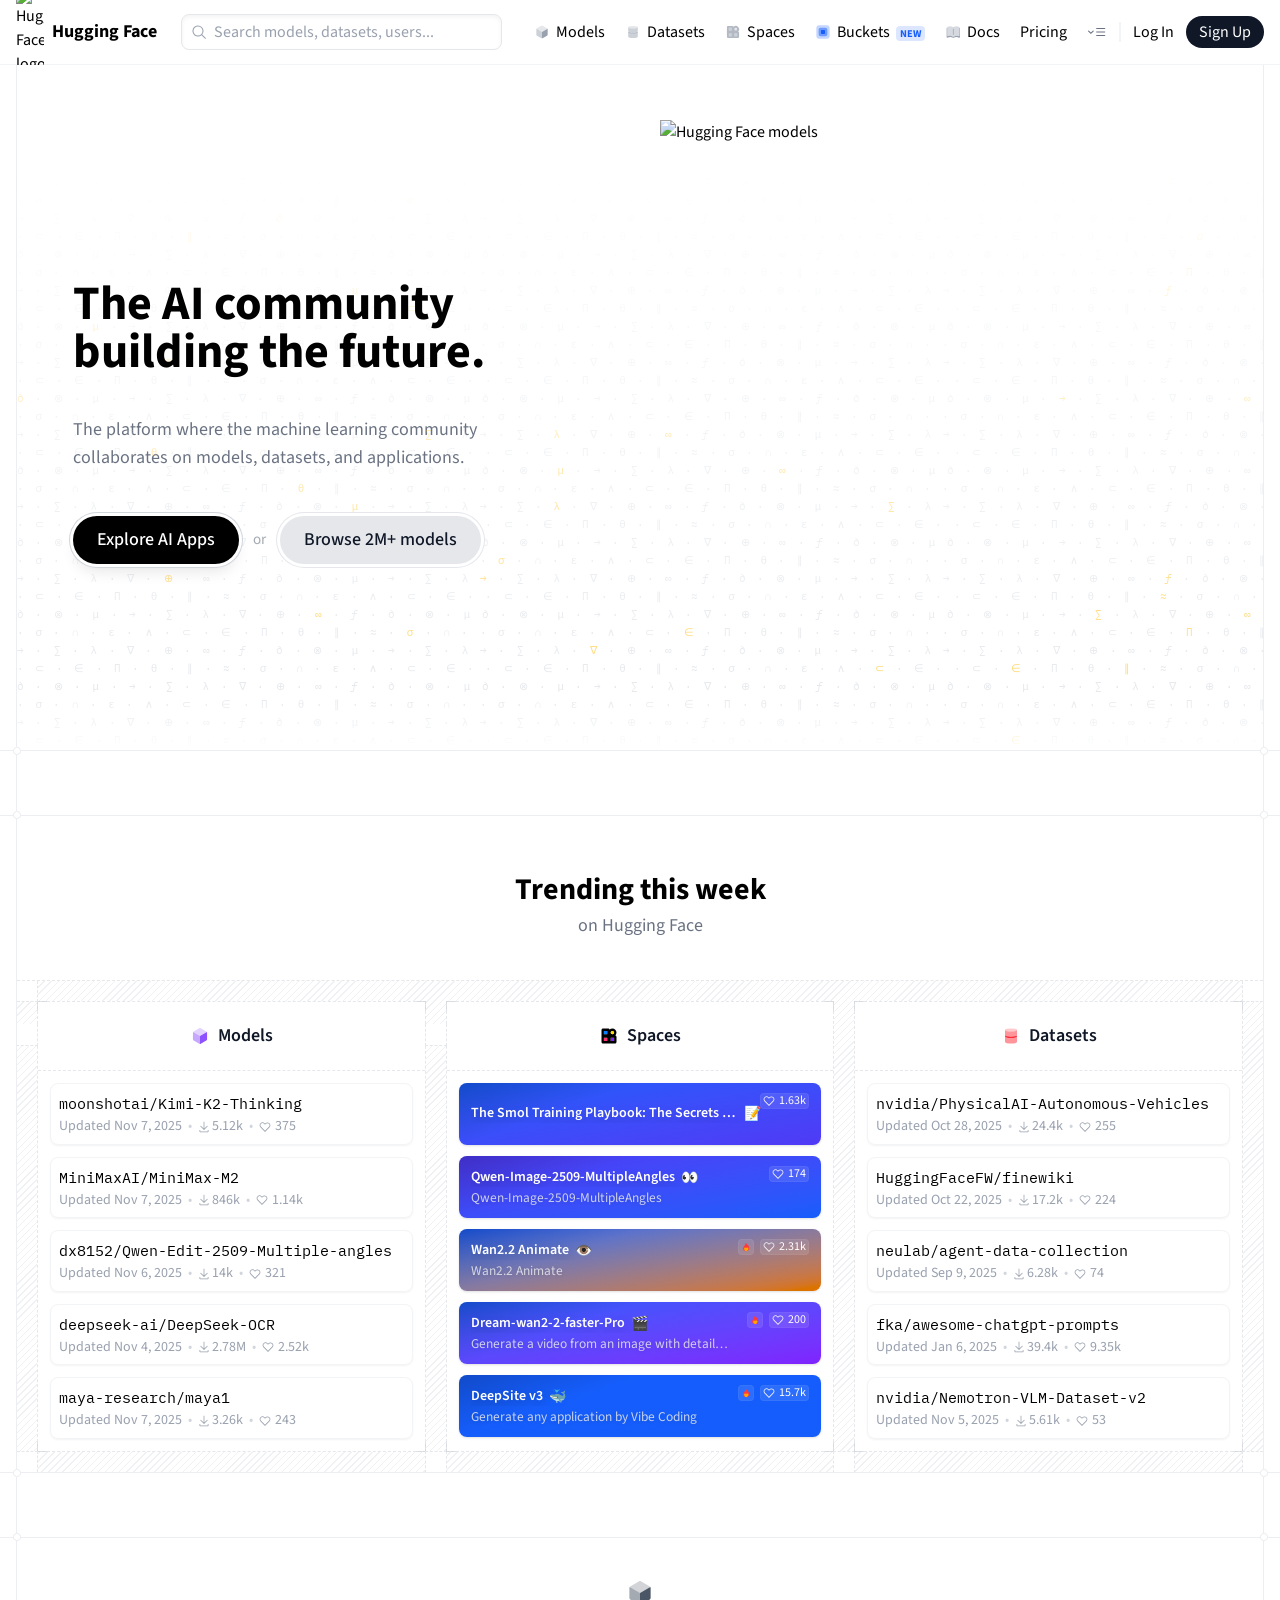
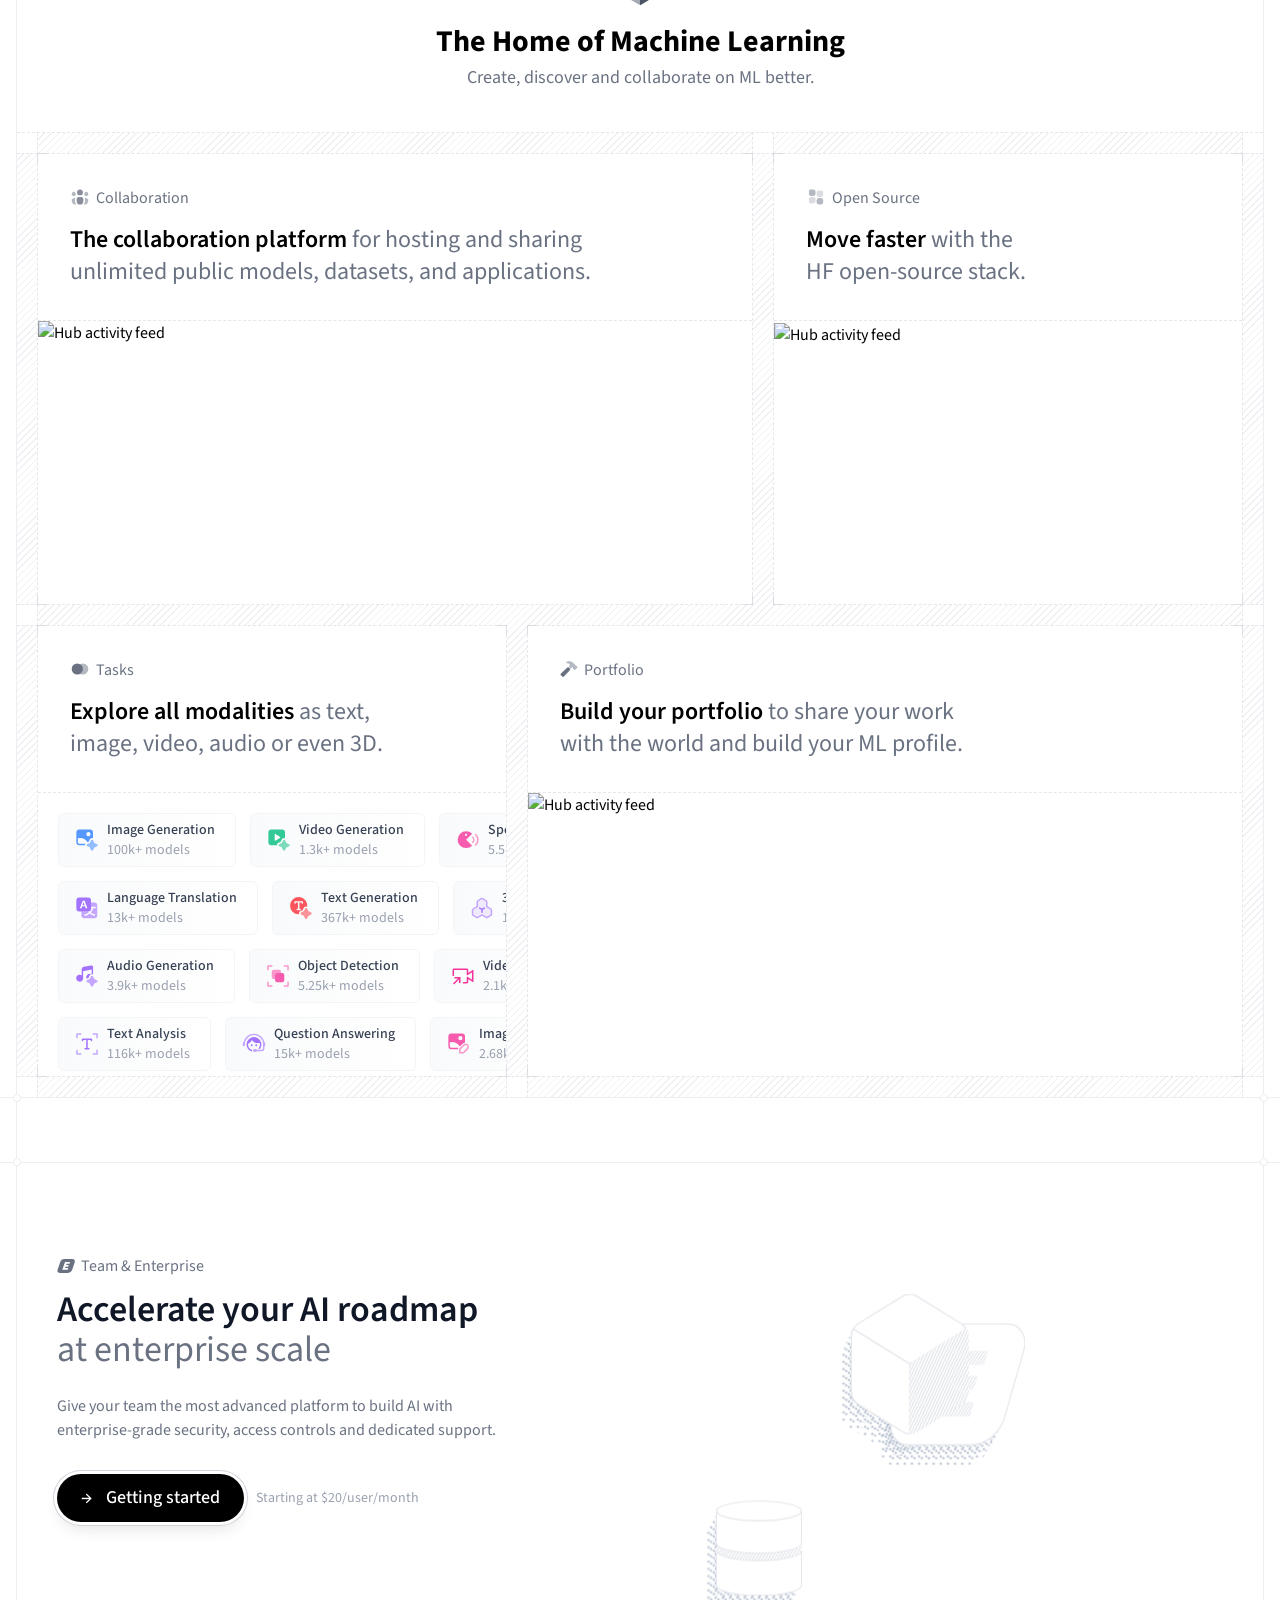
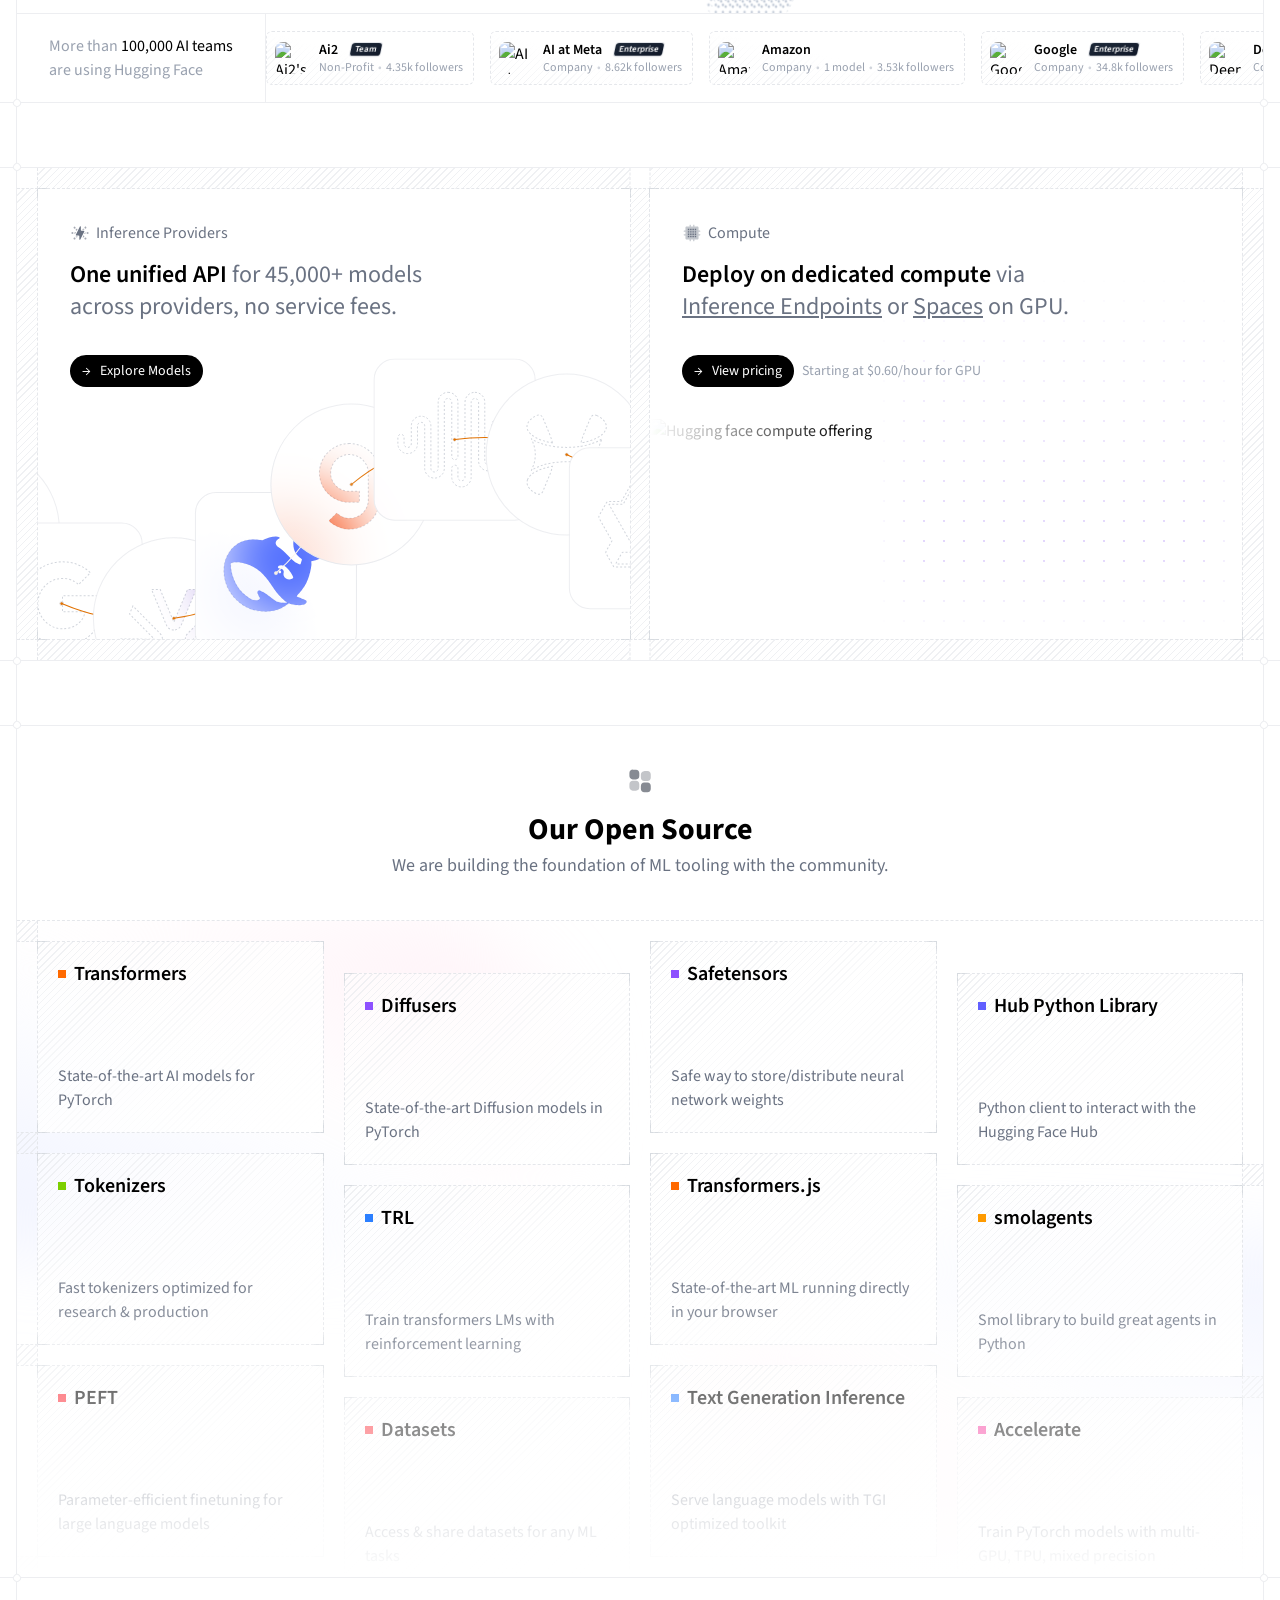
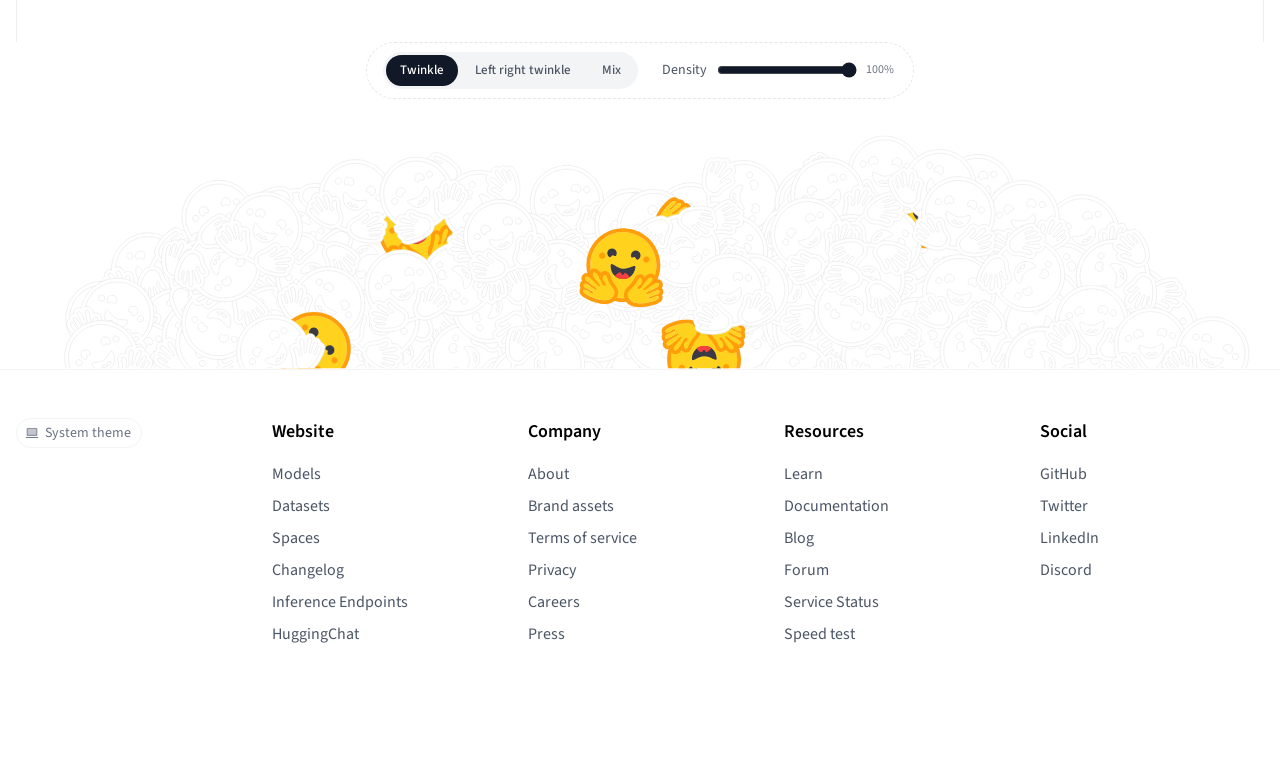
==== index.html @ 74c78efe "Density: global, applies to every mode The density slider used to control "% of slots that are dashe" ====
<!DOCTYPE html>
<html>
<head>
<meta charset="utf-8" />
<link rel="preconnect" href="https://fonts.googleapis.com" />
<link rel="preconnect" href="https://fonts.gstatic.com" crossorigin />
<link rel="stylesheet" href="https://fonts.googleapis.com/css2?family=Source+Sans+Pro:ital,wght@0,200;0,300;0,400;0,600;0,700;1,200;1,300;1,400;1,600;1,700&display=swap" />
<link rel="stylesheet" href="https://fonts.googleapis.com/css2?family=IBM+Plex+Mono:wght@400;600;700&display=swap" />


		<meta name="viewport" content="width=device-width, initial-scale=1.0, user-scalable=no" />

		<meta name="description" content="We’re on a journey to advance and democratize artificial intelligence through open source and open science." />

		<meta property="fb:app_id" content="1321688464574422" />

		<meta name="twitter:card" content="summary_large_image" />

		<meta name="twitter:site" content="@huggingface" />

		<meta name="twitter:image" content="https://new-ui-homepage-ff.us.dev.moon.huggingface.tech/front/thumbnails/v2-2.png" />

		<meta property="og:title" content="Hugging Face – The AI community building the future." />

		<meta property="og:description" content="We’re on a journey to advance and democratize artificial intelligence through open source and open science." />

		<meta property="og:type" content="website" />

		<meta property="og:url" content="https://new-ui-homepage-ff.us.dev.moon.huggingface.tech/" />

		<meta property="og:image" content="https://new-ui-homepage-ff.us.dev.moon.huggingface.tech/front/thumbnails/v2-2.png" />

		<link rel="stylesheet" href="style.css" />

		<link rel="preconnect" href="https://fonts.gstatic.com" />

		<link
			href="https://fonts.googleapis.com/css2?family=Source+Sans+Pro:ital,wght@0,200;0,300;0,400;0,600;0,700;1,200;1,300;1,400;1,600;1,700&display=swap"
			rel="stylesheet"
		/>

		<link
			href="https://fonts.googleapis.com/css2?family=IBM+Plex+Mono:wght@400;600;700&display=swap"
			rel="stylesheet"
		/>

		<link
			rel="preload"
			href="https://cdnjs.cloudflare.com/ajax/libs/KaTeX/0.12.0/katex.min.css"
			as="style"
			onload="
				this.onload = null;
				this.rel = 'stylesheet';
			"
		/>

		<noscript>
			<link rel="stylesheet" href="https://cdnjs.cloudflare.com/ajax/libs/KaTeX/0.12.0/katex.min.css" />
		</noscript>
		
<link rel="canonical" href="https://new-ui-homepage-ff.us.dev.moon.huggingface.tech/">  <!--164igl--><link rel="alternate" type="application/rss+xml" href="https://new-ui-homepage-ff.us.dev.moon.huggingface.tech/blog/feed.xml" title="Hugging Face Blog"/><!----><!--7ikknb--><style>
		.hero-ascii {
			-webkit-mask-image: linear-gradient(to top, rgba(0, 0, 0, 0.6) 0%, rgba(0, 0, 0, 0.2) 55%, transparent 85%);
			mask-image: linear-gradient(to top, rgba(0, 0, 0, 0.6) 0%, rgba(0, 0, 0, 0.2) 55%, transparent 85%);
		}
	</style><!----><!--135a4vl--><style>
		/*
		 * Both side figures nudge outward by 2px simultaneously, then ease back.
		 * Cycle: 5s — short nudge at ~1s, long rest.
		 */
		.group-right-animated {
			animation: group-right-nudge 5s cubic-bezier(0.4, 0, 0.6, 1) 0s infinite;
			transform-box: fill-box;
			transform-origin: center center;
		}

		.group-left-animated {
			animation: group-left-nudge 5s cubic-bezier(0.4, 0, 0.6, 1) 0s infinite;
			transform-box: fill-box;
			transform-origin: center center;
		}

		@keyframes group-right-nudge {
			0%,
			100% {
				transform: translateX(0px);
			}
			10% {
				transform: translateX(0px);
				animation-timing-function: cubic-bezier(0.34, 1.4, 0.64, 1);
			}
			18% {
				transform: translateX(2.5px);
				animation-timing-function: cubic-bezier(0.4, 0, 0.6, 1);
			}
			30% {
				transform: translateX(0px);
			}
		}

		@keyframes group-left-nudge {
			0%,
			100% {
				transform: translateX(0px);
			}
			10% {
				transform: translateX(0px);
				animation-timing-function: cubic-bezier(0.34, 1.4, 0.64, 1);
			}
			18% {
				transform: translateX(-2.5px);
				animation-timing-function: cubic-bezier(0.4, 0, 0.6, 1);
			}
			30% {
				transform: translateX(0px);
			}
		}

		@media (prefers-reduced-motion: reduce) {
			.group-right-animated,
			.group-left-animated {
				animation: none;
			}
		}
	</style><!----><!--1tjwf0z--><style>
		/*
		 * Total cycle = 6.5s
		 * 0s    → 1s    : figure visible (hold)          0% → 15.38%
		 * 1s    → 1.2s  : figure exits downward          15.38% → 18.46%
		 * 1.2s  → 1.5s  : hidden gap                     18.46% → 23.08%
		 * 1.5s  → 1.8s  : head pops up                   23.08% → 27.69%
		 * 1.8s  → 6.3s  : head holds                     27.69% → 96.92%
		 * 6.3s  → 6.5s  : head exits downward            96.92% → 100%
		 */
		.user-figure-animated {
			animation: user-pop-cycle 6.5s linear 0s infinite;
			transform-box: fill-box;
			transform-origin: bottom center;
		}

		@keyframes user-pop-cycle {
			/* figure visible */
			0% {
				transform: translateY(0px);
			}
			/* figure exits downward */
			3.38% {
				transform: translateY(0px);
				animation-timing-function: cubic-bezier(0.4, 0, 1, 1);
			}
			6.46% {
				transform: translateY(20px);
			}
			/* hidden — head pops up */
			18.08% {
				transform: translateY(20px);
				animation-timing-function: cubic-bezier(0.22, 1.2, 0.36, 1);
			}
			27.69% {
				transform: translateY(0px);
			}
			/* head holds */
			96.92% {
				transform: translateY(0px);
				animation-timing-function: cubic-bezier(0.4, 0, 1, 1);
			}
			/* head exits */
			100% {
				transform: translateY(0px);
			}
		}

		@media (prefers-reduced-motion: reduce) {
			.user-figure-animated {
				animation: none;
			}
		}
	</style><!----><!--135a4vl--><style>
		/*
		 * Both side figures nudge outward by 2px simultaneously, then ease back.
		 * Cycle: 5s — short nudge at ~1s, long rest.
		 */
		.group-right-animated {
			animation: group-right-nudge 5s cubic-bezier(0.4, 0, 0.6, 1) 0s infinite;
			transform-box: fill-box;
			transform-origin: center center;
		}

		.group-left-animated {
			animation: group-left-nudge 5s cubic-bezier(0.4, 0, 0.6, 1) 0s infinite;
			transform-box: fill-box;
			transform-origin: center center;
		}

		@keyframes group-right-nudge {
			0%,
			100% {
				transform: translateX(0px);
			}
			10% {
				transform: translateX(0px);
				animation-timing-function: cubic-bezier(0.34, 1.4, 0.64, 1);
			}
			18% {
				transform: translateX(2.5px);
				animation-timing-function: cubic-bezier(0.4, 0, 0.6, 1);
			}
			30% {
				transform: translateX(0px);
			}
		}

		@keyframes group-left-nudge {
			0%,
			100% {
				transform: translateX(0px);
			}
			10% {
				transform: translateX(0px);
				animation-timing-function: cubic-bezier(0.34, 1.4, 0.64, 1);
			}
			18% {
				transform: translateX(-2.5px);
				animation-timing-function: cubic-bezier(0.4, 0, 0.6, 1);
			}
			30% {
				transform: translateX(0px);
			}
		}

		@media (prefers-reduced-motion: reduce) {
			.group-right-animated,
			.group-left-animated {
				animation: none;
			}
		}
	</style><!---->
		<title>Hugging Face – The AI community building the future.</title>
</head>
<body class="flex flex-col min-h-dvh bg-white dark:bg-gray-950 text-black HomePage">

		<div class="flex min-h-dvh flex-col"><div class="SVELTE_HYDRATER contents" data-target="ClientErrorCatcher" data-props="{}"></div> <div class="SVELTE_HYDRATER contents" data-target="DeviceProvider" data-props="{}"></div> <div class="SVELTE_HYDRATER contents" data-target="SystemThemeMonitor" data-props="{&quot;isLoggedIn&quot;:false}"></div> <!--[0--><div class="SVELTE_HYDRATER contents" data-target="MainHeader" data-props="{&quot;classNames&quot;:&quot;&quot;,&quot;isWide&quot;:false,&quot;isZh&quot;:false,&quot;canCreateKernels&quot;:false,&quot;isPro&quot;:false}"><header class="border-b border-gray-100 "><div class="w-full px-4 container flex h-16 items-center"><div class="flex flex-1 items-center"><a class="mr-5 flex flex-none items-center lg:mr-6" href="https://new-ui-homepage-ff.us.dev.moon.huggingface.tech/"><img alt="Hugging Face's logo" class="w-7 md:mr-2" src="https://new-ui-homepage-ff.us.dev.moon.huggingface.tech/front/assets/huggingface_logo-noborder.svg"/> <span class="hidden whitespace-nowrap text-lg font-bold md:block">Hugging Face</span></a> <div class="relative flex-1 lg:max-w-sm mr-2 sm:mr-4 md:mr-3 xl:mr-6"><input autocomplete="off" value="" class="w-full dark:bg-gray-950 pl-8 form-input-alt h-9 pr-3 focus:shadow-xl " name="" placeholder="Search models, datasets, users..." spellcheck="false" type="text"/> <!--[0--><svg class="absolute left-2.5 text-gray-400 top-1/2 transform -translate-y-1/2" xmlns="http://www.w3.org/2000/svg" xmlns:xlink="http://www.w3.org/1999/xlink" aria-hidden="true" focusable="false" role="img" width="1em" height="1em" preserveAspectRatio="xMidYMid meet" viewBox="0 0 32 32"><path d="M30 28.59L22.45 21A11 11 0 1 0 21 22.45L28.59 30zM5 14a9 9 0 1 1 9 9a9 9 0 0 1-9-9z" fill="currentColor"></path></svg> <!--[-1--></div> <div class="flex flex-none items-center justify-center p-0.5 place-self-stretch lg:hidden"><button class="relative z-40 flex h-6 w-8 items-center justify-center" type="button"><svg width="1em" height="1em" viewBox="0 0 10 10" class="text-xl" xmlns="http://www.w3.org/2000/svg" xmlns:xlink="http://www.w3.org/1999/xlink" aria-hidden="true" focusable="false" role="img" preserveAspectRatio="xMidYMid meet" fill="currentColor"><path fill-rule="evenodd" clip-rule="evenodd" d="M1.65039 2.9999C1.65039 2.8066 1.80709 2.6499 2.00039 2.6499H8.00039C8.19369 2.6499 8.35039 2.8066 8.35039 2.9999C8.35039 3.1932 8.19369 3.3499 8.00039 3.3499H2.00039C1.80709 3.3499 1.65039 3.1932 1.65039 2.9999ZM1.65039 4.9999C1.65039 4.8066 1.80709 4.6499 2.00039 4.6499H8.00039C8.19369 4.6499 8.35039 4.8066 8.35039 4.9999C8.35039 5.1932 8.19369 5.3499 8.00039 5.3499H2.00039C1.80709 5.3499 1.65039 5.1932 1.65039 4.9999ZM2.00039 6.6499C1.80709 6.6499 1.65039 6.8066 1.65039 6.9999C1.65039 7.1932 1.80709 7.3499 2.00039 7.3499H8.00039C8.19369 7.3499 8.35039 7.1932 8.35039 6.9999C8.35039 6.8066 8.19369 6.6499 8.00039 6.6499H2.00039Z"></path></svg> <!--[-1--></button> <!--[-1--></div></div> <nav aria-label="Main" class="ml-auto hidden lg:block"><ul class="flex items-center gap-x-1 2xl:gap-x-2"><li class="hover:text-indigo-700"><a class="group flex items-center px-2 py-0.5 dark:text-gray-300 dark:hover:text-gray-100" href="https://new-ui-homepage-ff.us.dev.moon.huggingface.tech/models"><svg class="mr-1.5 text-gray-400 group-hover:text-indigo-500" xmlns="http://www.w3.org/2000/svg" xmlns:xlink="http://www.w3.org/1999/xlink" aria-hidden="true" focusable="false" role="img" width="1em" height="1em" preserveAspectRatio="xMidYMid meet" viewBox="0 0 24 24"><path class="uim-quaternary" d="M20.23 7.24L12 12L3.77 7.24a1.98 1.98 0 0 1 .7-.71L11 2.76c.62-.35 1.38-.35 2 0l6.53 3.77c.29.173.531.418.7.71z" opacity=".25" fill="currentColor"></path><path class="uim-tertiary" d="M12 12v9.5a2.09 2.09 0 0 1-.91-.21L4.5 17.48a2.003 2.003 0 0 1-1-1.73v-7.5a2.06 2.06 0 0 1 .27-1.01L12 12z" opacity=".5" fill="currentColor"></path><path class="uim-primary" d="M20.5 8.25v7.5a2.003 2.003 0 0 1-1 1.73l-6.62 3.82c-.275.13-.576.198-.88.2V12l8.23-4.76c.175.308.268.656.27 1.01z" fill="currentColor"></path></svg> Models <!--[-1--></a></li><li class="hover:text-red-700"><a class="group flex items-center px-2 py-0.5 dark:text-gray-300 dark:hover:text-gray-100" href="https://new-ui-homepage-ff.us.dev.moon.huggingface.tech/datasets"><svg class="mr-1.5 text-gray-400 group-hover:text-red-500" xmlns="http://www.w3.org/2000/svg" xmlns:xlink="http://www.w3.org/1999/xlink" aria-hidden="true" focusable="false" role="img" width="1em" height="1em" preserveAspectRatio="xMidYMid meet" viewBox="0 0 25 25"><ellipse cx="12.5" cy="5" fill="currentColor" fill-opacity="0.25" rx="7.5" ry="2"></ellipse><path d="M12.5 15C16.6421 15 20 14.1046 20 13V20C20 21.1046 16.6421 22 12.5 22C8.35786 22 5 21.1046 5 20V13C5 14.1046 8.35786 15 12.5 15Z" fill="currentColor" opacity="0.5"></path><path d="M12.5 7C16.6421 7 20 6.10457 20 5V11.5C20 12.6046 16.6421 13.5 12.5 13.5C8.35786 13.5 5 12.6046 5 11.5V5C5 6.10457 8.35786 7 12.5 7Z" fill="currentColor" opacity="0.5"></path><path d="M5.23628 12C5.08204 12.1598 5 12.8273 5 13C5 14.1046 8.35786 15 12.5 15C16.6421 15 20 14.1046 20 13C20 12.8273 19.918 12.1598 19.7637 12C18.9311 12.8626 15.9947 13.5 12.5 13.5C9.0053 13.5 6.06886 12.8626 5.23628 12Z" fill="currentColor"></path></svg> Datasets <!--[-1--></a></li><li class="hover:text-blue-700"><a class="group flex items-center px-2 py-0.5 dark:text-gray-300 dark:hover:text-gray-100" href="https://new-ui-homepage-ff.us.dev.moon.huggingface.tech/spaces"><svg class="mr-1.5 text-gray-400 group-hover:text-blue-500" xmlns="http://www.w3.org/2000/svg" xmlns:xlink="http://www.w3.org/1999/xlink" aria-hidden="true" focusable="false" role="img" width="1em" height="1em" viewBox="0 0 25 25"><path opacity=".5" d="M6.016 14.674v4.31h4.31v-4.31h-4.31ZM14.674 14.674v4.31h4.31v-4.31h-4.31ZM6.016 6.016v4.31h4.31v-4.31h-4.31Z" fill="currentColor"></path><path opacity=".75" fill-rule="evenodd" clip-rule="evenodd" d="M3 4.914C3 3.857 3.857 3 4.914 3h6.514c.884 0 1.628.6 1.848 1.414a5.171 5.171 0 0 1 7.31 7.31c.815.22 1.414.964 1.414 1.848v6.514A1.914 1.914 0 0 1 20.086 22H4.914A1.914 1.914 0 0 1 3 20.086V4.914Zm3.016 1.102v4.31h4.31v-4.31h-4.31Zm0 12.968v-4.31h4.31v4.31h-4.31Zm8.658 0v-4.31h4.31v4.31h-4.31Zm0-10.813a2.155 2.155 0 1 1 4.31 0 2.155 2.155 0 0 1-4.31 0Z" fill="currentColor"></path><path opacity=".25" d="M16.829 6.016a2.155 2.155 0 1 0 0 4.31 2.155 2.155 0 0 0 0-4.31Z" fill="currentColor"></path></svg> Spaces <!--[-1--></a></li><li class="hover:text-blue-800 dark:text-blue-400 dark:hover:text-blue-300 max-xl:hidden"><a class="group flex items-center px-2 py-0.5 dark:text-gray-300 dark:hover:text-gray-100" href="https://new-ui-homepage-ff.us.dev.moon.huggingface.tech/storage"><svg class=" mr-1.5 text-gray-400 text-blue-600! dark:text-blue-500! svelte-11u2e10" xmlns="http://www.w3.org/2000/svg" aria-hidden="true" focusable="false" role="img" width="1em" height="1em" preserveAspectRatio="xMidYMid meet" viewBox="0 0 48 48" fill="none"><!--[-1--><path opacity="0.25" d="M36 4H12C7.58172 4 4 7.58172 4 12V36C4 40.4183 7.58172 44 12 44H36C40.4183 44 44 40.4183 44 36V12C44 7.58172 40.4183 4 36 4Z" fill="currentColor" class="svelte-11u2e10"></path><path opacity="0.5" d="M31 11H17C13.6863 11 11 13.6863 11 17V31C11 34.3137 13.6863 37 17 37H31C34.3137 37 37 34.3137 37 31V17C37 13.6863 34.3137 11 31 11Z" fill="currentColor" class="svelte-11u2e10"></path><path d="M27 18H21C19.3431 18 18 19.3431 18 21V27C18 28.6569 19.3431 30 21 30H27C28.6569 30 30 28.6569 30 27V21C30 19.3431 28.6569 18 27 18Z" fill="currentColor" class="svelte-11u2e10"></path></svg> Buckets <!--[0--><span class="ml-1.5 translate-y-px rounded bg-blue-600/15 px-1 py-px text-[.65rem] font-bold uppercase leading-tight text-blue-600 dark:bg-blue-500/20 dark:text-blue-300">new</span></a></li><li class="hover:text-yellow-700"><a class="group flex items-center px-2 py-0.5 dark:text-gray-300 dark:hover:text-gray-100" href="https://new-ui-homepage-ff.us.dev.moon.huggingface.tech/docs"><svg xmlns="http://www.w3.org/2000/svg" xmlns:xlink="http://www.w3.org/1999/xlink" aria-hidden="true" role="img" class="mr-1.5 text-gray-400 group-hover:text-yellow-500" width="1em" height="1em" preserveAspectRatio="xMidYMid meet" viewBox="0 0 16 16"><path d="m2.28 3.7-.3.16a.67.67 0 0 0-.34.58v8.73l.01.04.02.07.01.04.03.06.02.04.02.03.04.06.05.05.04.04.06.04.06.04.08.04.08.02h.05l.07.02h.11l.04-.01.07-.02.03-.01.07-.03.22-.12a5.33 5.33 0 0 1 5.15.1.67.67 0 0 0 .66 0 5.33 5.33 0 0 1 5.33 0 .67.67 0 0 0 1-.58V4.36a.67.67 0 0 0-.34-.5l-.3-.17v7.78a.63.63 0 0 1-.87.59 4.9 4.9 0 0 0-4.35.35l-.65.39a.29.29 0 0 1-.15.04.29.29 0 0 1-.16-.04l-.65-.4a4.9 4.9 0 0 0-4.34-.34.63.63 0 0 1-.87-.59V3.7Z" fill="currentColor" class="dark:opacity-40"></path><path fill-rule="evenodd" clip-rule="evenodd" d="M8 3.1a5.99 5.99 0 0 0-5.3-.43.66.66 0 0 0-.42.62v8.18c0 .45.46.76.87.59a4.9 4.9 0 0 1 4.34.35l.65.39c.05.03.1.04.16.04.05 0 .1-.01.15-.04l.65-.4a4.9 4.9 0 0 1 4.35-.34.63.63 0 0 0 .86-.59V3.3a.67.67 0 0 0-.41-.62 5.99 5.99 0 0 0-5.3.43l-.3.17L8 3.1Zm.73 1.87a.43.43 0 1 0-.86 0v5.48a.43.43 0 0 0 .86 0V4.97Z" fill="currentColor" class="opacity-40 dark:opacity-100"></path><path d="M8.73 4.97a.43.43 0 1 0-.86 0v5.48a.43.43 0 1 0 .86 0V4.96Z" fill="currentColor" class="dark:opacity-40"></path></svg> Docs <!--[-1--></a></li><li class="hover:text-black dark:hover:text-white max-2xl:hidden"><a class="group flex items-center px-2 py-0.5 dark:text-gray-300 dark:hover:text-gray-100" href="https://new-ui-homepage-ff.us.dev.moon.huggingface.tech/enterprise"><svg class="mr-1.5 text-gray-400 group-hover:text-black dark:group-hover:text-white" xmlns="http://www.w3.org/2000/svg" fill="none" aria-hidden="true" focusable="false" role="img" width="1em" height="1em" preserveAspectRatio="xMidYMid meet" viewBox="0 0 12 12"><path fill-rule="evenodd" clip-rule="evenodd" d="M4.9 1.35a3.16 3.16 0 0 0-2.8 2.07L.37 8.58C0 9.71.7 10.65 1.86 10.65H7.3a3.2 3.2 0 0 0 2.84-2.07l1.67-5.16c.36-1.13-.3-2.07-1.46-2.07H4.91Zm.4 2.07L3.57 8.47h3.57l.36-1.12H5.4l.28-.91h1.75l.4-1.1H6.07l.3-.83h2l.36-1.1H5.27h.04Z" fill="currentColor"></path></svg> Enterprise <!--[-1--></a></li> <li><a class="group flex items-center px-2 py-0.5 dark:text-gray-300 dark:hover:text-gray-100" href="https://new-ui-homepage-ff.us.dev.moon.huggingface.tech/pricing">Pricing</a></li> <li><div class="relative group"><button class="px-2 py-0.5 hover:text-gray-500 dark:hover:text-gray-600 flex items-center " type="button"><!--[-1--><!--[0--><svg class=" text-gray-500 w-5 group-hover:text-gray-400 dark:text-gray-300 dark:group-hover:text-gray-100" xmlns="http://www.w3.org/2000/svg" xmlns:xlink="http://www.w3.org/1999/xlink" aria-hidden="true" focusable="false" role="img" width="1em" height="1em" viewBox="0 0 32 18" preserveAspectRatio="xMidYMid meet"><path fill-rule="evenodd" clip-rule="evenodd" d="M14.4504 3.30221C14.4504 2.836 14.8284 2.45807 15.2946 2.45807H28.4933C28.9595 2.45807 29.3374 2.836 29.3374 3.30221C29.3374 3.76842 28.9595 4.14635 28.4933 4.14635H15.2946C14.8284 4.14635 14.4504 3.76842 14.4504 3.30221Z" fill="currentColor"></path><path fill-rule="evenodd" clip-rule="evenodd" d="M14.4504 9.00002C14.4504 8.53382 14.8284 8.15588 15.2946 8.15588H28.4933C28.9595 8.15588 29.3374 8.53382 29.3374 9.00002C29.3374 9.46623 28.9595 9.84417 28.4933 9.84417H15.2946C14.8284 9.84417 14.4504 9.46623 14.4504 9.00002Z" fill="currentColor"></path><path fill-rule="evenodd" clip-rule="evenodd" d="M14.4504 14.6978C14.4504 14.2316 14.8284 13.8537 15.2946 13.8537H28.4933C28.9595 13.8537 29.3374 14.2316 29.3374 14.6978C29.3374 15.164 28.9595 15.542 28.4933 15.542H15.2946C14.8284 15.542 14.4504 15.164 14.4504 14.6978Z" fill="currentColor"></path><path fill-rule="evenodd" clip-rule="evenodd" d="M1.94549 6.87377C2.27514 6.54411 2.80962 6.54411 3.13928 6.87377L6.23458 9.96907L9.32988 6.87377C9.65954 6.54411 10.194 6.54411 10.5237 6.87377C10.8533 7.20343 10.8533 7.73791 10.5237 8.06756L6.23458 12.3567L1.94549 8.06756C1.61583 7.73791 1.61583 7.20343 1.94549 6.87377Z" fill="currentColor"></path></svg>  <!--[-1--></button> <!--[0--><nav class="sr-only"><!--[-1--> <ul><!--[0--><li><div class="bg-linear-to-r col-span-full flex items-center justify-between whitespace-nowrap to-white font-semibold dark:to-gray-925 px-4 py-0.5 text-blue-800 from-blue-50 dark:text-blue-100 dark:from-blue-900">Website</div> <ul><li><a class="flex w-full cursor-pointer items-center whitespace-nowrap px-3 py-1.5 text-left hover:bg-gray-50 dark:hover:bg-gray-800  hover:underline leading-tight " href="https://new-ui-homepage-ff.us.dev.moon.huggingface.tech/tasks"><!--[-1--><!--[0--><svg class="mr-1.5 flex-none text-gray-400" xmlns="http://www.w3.org/2000/svg" xmlns:xlink="http://www.w3.org/1999/xlink" aria-hidden="true" role="img" width="1em" height="1em" preserveAspectRatio="xMidYMid meet" viewBox="0 0 24 24"><path class="uim-tertiary" d="M15.273 18.728A6.728 6.728 0 1 1 22 11.999V12a6.735 6.735 0 0 1-6.727 6.728z" opacity=".5" fill="currentColor"></path><path class="uim-primary" d="M8.727 18.728A6.728 6.728 0 1 1 15.455 12a6.735 6.735 0 0 1-6.728 6.728z" fill="currentColor"></path></svg> <span class="truncate">Tasks</span></a> </li><li><a class="flex w-full cursor-pointer items-center whitespace-nowrap px-3 py-1.5 text-left hover:bg-gray-50 dark:hover:bg-gray-800  hover:underline leading-tight " href="https://new-ui-homepage-ff.us.dev.moon.huggingface.tech/chat"><!--[-1--><!--[0--><svg width=".8em" height=".8em" class="mr-1.5 flex-none text-gray-400 dark:invert" viewBox="0 0 12 12" fill="none" xmlns="http://www.w3.org/2000/svg"><path d="M6 12a6 6 0 1 1 5.374-3.33.976.976 0 0 0-.081.692l.36 1.337a.78.78 0 0 1-.955.954l-1.336-.36a.977.977 0 0 0-.69.081 6.001 6.001 0 0 1-2.673.63V12Z" fill="#000"></path><path d="M2 6a.675.675 0 1 1 1.35 0 2.476 2.476 0 0 0 4.952 0 .675.675 0 1 1 1.35 0A3.826 3.826 0 1 1 2 6Z" fill="#fff"></path></svg> <span class="truncate">HuggingChat</span></a> </li><li><a class="flex w-full cursor-pointer items-center whitespace-nowrap px-3 py-1.5 text-left hover:bg-gray-50 dark:hover:bg-gray-800  hover:underline leading-tight " href="https://new-ui-homepage-ff.us.dev.moon.huggingface.tech/collections"><!--[-1--><!--[0--><svg class="mr-1.5 flex-none text-gray-400" width="1em" height="1em" aria-hidden="true" focusable="false" role="img" viewBox="0 0 12 13" fill="none" xmlns="http://www.w3.org/2000/svg" xmlns:xlink="http://www.w3.org/1999/xlink"><rect x="2" y="2.49902" width="8" height="3.76425" rx="1.16774" fill="currentColor" fill-opacity="0.4"></rect><rect x="6.21875" y="6.7334" width="3.78055" height="3.76425" rx="1.16774" fill="currentColor" fill-opacity="0.7"></rect><rect x="2" y="6.73438" width="3.78055" height="3.76425" rx="1.16774" fill="currentColor" fill-opacity="0.5"></rect></svg> <span class="truncate">Collections</span></a> </li><li><a class="flex w-full cursor-pointer items-center whitespace-nowrap px-3 py-1.5 text-left hover:bg-gray-50 dark:hover:bg-gray-800  hover:underline leading-tight " href="https://new-ui-homepage-ff.us.dev.moon.huggingface.tech/languages"><!--[-1--><!--[0--><svg xmlns="http://www.w3.org/2000/svg" xmlns:xlink="http://www.w3.org/1999/xlink" aria-hidden="true" role="img" class="mr-1.5 flex-none text-gray-400" preserveAspectRatio="xMidYMid meet" width="1em" height="1em" viewBox="0 0 10 10"><path fill-rule="evenodd" clip-rule="evenodd" d="M0.625 5C0.625 6.16032 1.08594 7.27312 1.90641 8.09359C2.72688 8.91406 3.83968 9.375 5 9.375C6.16032 9.375 7.27312 8.91406 8.09359 8.09359C8.91406 7.27312 9.375 6.16032 9.375 5C9.375 3.83968 8.91406 2.72688 8.09359 1.90641C7.27312 1.08594 6.16032 0.625 5 0.625C3.83968 0.625 2.72688 1.08594 1.90641 1.90641C1.08594 2.72688 0.625 3.83968 0.625 5ZM7.64365 7.48027C7.61734 7.50832 7.59054 7.53598 7.56326 7.56326C7.13828 7.98824 6.61864 8.2968 6.0539 8.46842C6.29802 8.11949 6.49498 7.64804 6.63475 7.09483C7.00845 7.18834 7.35014 7.3187 7.64365 7.48027ZM8.10076 6.87776C8.37677 6.42196 8.55005 5.90894 8.60556 5.37499H6.86808C6.85542 5.71597 6.82551 6.04557 6.77971 6.35841C7.25309 6.47355 7.68808 6.6414 8.062 6.85549C8.07497 6.86283 8.08789 6.87025 8.10076 6.87776ZM6.03795 6.22536C6.07708 5.95737 6.1044 5.67232 6.11705 5.37499H3.88295C3.89666 5.69742 3.92764 6.00542 3.9722 6.29287C4.37075 6.21726 4.79213 6.17749 5.224 6.17749C5.50054 6.17749 5.77294 6.19376 6.03795 6.22536ZM4.1261 7.02673C4.34894 7.84835 4.68681 8.375 5 8.375C5.32122 8.375 5.66839 7.82101 5.8908 6.963C5.67389 6.93928 5.45082 6.92699 5.224 6.92699C4.84316 6.92699 4.47332 6.96176 4.1261 7.02673ZM3.39783 7.21853C3.53498 7.71842 3.72038 8.14579 3.9461 8.46842C3.42141 8.30898 2.93566 8.03132 2.52857 7.65192C2.77253 7.48017 3.06711 7.33382 3.39783 7.21853ZM3.23916 6.48077C3.18263 6.13193 3.14625 5.76074 3.13192 5.37499H1.39444C1.4585 5.99112 1.67936 6.57938 2.03393 7.08403C2.3706 6.83531 2.78055 6.63162 3.23916 6.48077ZM1.39444 4.62499H3.13192C3.14615 4.24204 3.18211 3.87344 3.23794 3.52681C2.77814 3.37545 2.36731 3.17096 2.03024 2.92123C1.67783 3.42469 1.45828 4.011 1.39444 4.62499ZM2.5237 2.35262C2.76812 2.52552 3.06373 2.67281 3.39584 2.78875C3.53318 2.28573 3.71928 1.85578 3.9461 1.53158C3.41932 1.69166 2.93178 1.97089 2.5237 2.35262ZM3.97101 3.71489C3.92709 4.00012 3.89654 4.30547 3.88295 4.62499H6.11705C6.10453 4.33057 6.07761 4.04818 6.03909 3.78248C5.77372 3.81417 5.50093 3.83049 5.224 3.83049C4.79169 3.83049 4.3699 3.79065 3.97101 3.71489ZM5.8928 3.04476C5.67527 3.06863 5.45151 3.08099 5.224 3.08099C4.84241 3.08099 4.47186 3.04609 4.12405 2.98086C4.34686 2.1549 4.68584 1.625 5 1.625C5.32218 1.625 5.67048 2.18233 5.8928 3.04476ZM6.78083 3.6493C6.826 3.95984 6.85552 4.28682 6.86808 4.62499H8.60556C8.55029 4.09337 8.37827 3.58251 8.10436 3.1282C8.0903 3.1364 8.07618 3.14449 8.062 3.15249C7.68838 3.36641 7.25378 3.53417 6.78083 3.6493ZM7.64858 2.52499C7.35446 2.68754 7.0117 2.81868 6.63664 2.91268C6.49676 2.35623 6.29913 1.88209 6.0539 1.53158C6.61864 1.7032 7.13828 2.01176 7.56326 2.43674C7.59224 2.46572 7.62068 2.49514 7.64858 2.52499Z" fill="currentColor"></path></svg> <span class="truncate">Languages</span></a> </li><li><a class="flex w-full cursor-pointer items-center whitespace-nowrap px-3 py-1.5 text-left hover:bg-gray-50 dark:hover:bg-gray-800  hover:underline leading-tight " href="https://new-ui-homepage-ff.us.dev.moon.huggingface.tech/organizations"><!--[-1--><!--[0--><svg class="mr-1.5 flex-none text-gray-400" xmlns="http://www.w3.org/2000/svg" xmlns:xlink="http://www.w3.org/1999/xlink" aria-hidden="true" focusable="false" role="img" width="1em" height="1em" preserveAspectRatio="xMidYMid meet" viewBox="0 0 24 24"><path class="uim-tertiary" d="M12 18a3.5 3.5 0 1 1 3.5-3.5A3.504 3.504 0 0 1 12 18z" opacity=".5" fill="currentColor"></path><path class="uim-primary" d="M14.64 16.772a3.452 3.452 0 0 1-5.28 0A4.988 4.988 0 0 0 7 21a1 1 0 0 0 1 1h8a1 1 0 0 0 1-1a4.988 4.988 0 0 0-2.36-4.228z" fill="currentColor"></path><path class="uim-tertiary" d="M21 12a.996.996 0 0 1-.664-.252L12 4.338l-8.336 7.41a1 1 0 0 1-1.328-1.496l9-8a.999.999 0 0 1 1.328 0l9 8A1 1 0 0 1 21 12z" opacity=".5" fill="currentColor"></path><path class="uim-quaternary" d="M12 4.338l-8 7.111V21a1 1 0 0 0 1 1h3a1 1 0 0 1-1-1a4.988 4.988 0 0 1 2.36-4.228A3.469 3.469 0 0 1 8.5 14.5a3.5 3.5 0 0 1 7 0a3.469 3.469 0 0 1-.86 2.272A4.988 4.988 0 0 1 17 21a1 1 0 0 1-1 1h3a1 1 0 0 0 1-1v-9.551z" opacity=".25" fill="currentColor"></path></svg> <span class="truncate">Organizations</span></a> </li></ul></li> <li><div class="bg-linear-to-r col-span-full flex items-center justify-between whitespace-nowrap to-white font-semibold dark:to-gray-925 px-4 py-0.5 text-yellow-800 from-yellow-50 dark:text-yellow-100 dark:from-yellow-900">Community</div> <ul><li><a class="flex w-full cursor-pointer items-center whitespace-nowrap px-3 py-1.5 text-left hover:bg-gray-50 dark:hover:bg-gray-800  hover:underline leading-tight " href="https://new-ui-homepage-ff.us.dev.moon.huggingface.tech/blog"><!--[-1--><!--[0--><svg class="mr-1.5 flex-none text-gray-400 " xmlns="http://www.w3.org/2000/svg" xmlns:xlink="http://www.w3.org/1999/xlink" aria-hidden="true" focusable="false" role="img" width="1em" height="1em" preserveAspectRatio="xMidYMid meet" viewBox="0 0 15 15"><path fill="currentColor" d="M3.417 12.75c-.32 0-.596-.114-.824-.342a1.126 1.126 0 0 1-.343-.825V3.417c0-.321.114-.597.343-.824.23-.228.503-.343.824-.343h8.166c.321 0 .596.114.825.343.228.229.342.503.342.824v8.166c0 .32-.114.596-.342.825a1.12 1.12 0 0 1-.825.342zm1.166-2.333h4.084V9.25H4.583v1.167m0-2.334h5.834V6.917H4.583v1.166m0-2.333h5.834V4.583H4.583V5.75"></path></svg> <span class="truncate">Blog</span></a> </li><li><a class="flex w-full cursor-pointer items-center whitespace-nowrap px-3 py-1.5 text-left hover:bg-gray-50 dark:hover:bg-gray-800  hover:underline leading-tight " href="https://new-ui-homepage-ff.us.dev.moon.huggingface.tech/posts"><!--[-1--><!--[0--><svg class="mr-1.5 flex-none text-gray-400 " xmlns="http://www.w3.org/2000/svg" xmlns:xlink="http://www.w3.org/1999/xlink" aria-hidden="true" focusable="false" role="img" width="1em" height="1em" viewBox="0 0 12 12" preserveAspectRatio="xMidYMid meet"><path fill="currentColor" fill-rule="evenodd" d="M3.73 2.4A4.25 4.25 0 1 1 6 10.26H2.17l-.13-.02a.43.43 0 0 1-.3-.43l.01-.06a.43.43 0 0 1 .12-.22l.84-.84A4.26 4.26 0 0 1 3.73 2.4Z" clip-rule="evenodd"></path></svg> <span class="truncate">Posts</span></a> </li><li><a class="flex w-full cursor-pointer items-center whitespace-nowrap px-3 py-1.5 text-left hover:bg-gray-50 dark:hover:bg-gray-800  hover:underline leading-tight " href="https://new-ui-homepage-ff.us.dev.moon.huggingface.tech/papers"><!--[-1--><!--[0--><svg class="mr-1.5 flex-none text-gray-400 " xmlns="http://www.w3.org/2000/svg" xmlns:xlink="http://www.w3.org/1999/xlink" aria-hidden="true" focusable="false" role="img" width="1em" height="1em" viewBox="0 0 12 12" preserveAspectRatio="xMidYMid meet" fill="none"><path fill="currentColor" fill-rule="evenodd" d="M8.007 1.814a1.176 1.176 0 0 0-.732-.266H3.088c-.64 0-1.153.512-1.153 1.152v6.803c0 .64.513 1.152 1.153 1.152h5.54c.632 0 1.144-.511 1.144-1.152V3.816c0-.338-.137-.658-.412-.887L8.007 1.814Zm-1.875 1.81c0 .695.55 1.253 1.244 1.253h.983a.567.567 0 0 1 .553.585v4.041c0 .165-.119.302-.283.302h-5.55c-.156 0-.275-.137-.275-.302V2.7a.284.284 0 0 1 .284-.301h2.468a.574.574 0 0 1 .434.19.567.567 0 0 1 .142.395v.64Z" clip-rule="evenodd" fill-opacity=".8"></path><path fill="currentColor" fill-opacity=".2" fill-rule="evenodd" d="M6.132 3.624c0 .695.55 1.253 1.244 1.253h.97a.567.567 0 0 1 .566.585v4.041c0 .165-.119.302-.283.302h-5.55c-.156 0-.275-.137-.275-.302V2.7a.284.284 0 0 1 .284-.301h2.468a.567.567 0 0 1 .576.585v.64Z" clip-rule="evenodd"></path></svg> <span class="truncate">Daily Papers</span></a> </li><li><a class="flex w-full cursor-pointer items-center whitespace-nowrap px-3 py-1.5 text-left hover:bg-gray-50 dark:hover:bg-gray-800  hover:underline leading-tight " href="https://new-ui-homepage-ff.us.dev.moon.huggingface.tech/learn"><!--[-1--><!--[0--><svg class="mr-1.5 flex-none text-gray-400 " xmlns="http://www.w3.org/2000/svg" xmlns:xlink="http://www.w3.org/1999/xlink" aria-hidden="true" focusable="false" role="img" width="1em" height="1em" viewBox="0 0 32 32"><path fill-rule="evenodd" clip-rule="evenodd" d="M5.44971 14.5964L5.44977 19.5221L5.44971 19.5321L5.44977 19.5422V19.6062H5.4533C5.59676 21.0844 10.0242 22.2706 15.465 22.2706C20.9057 22.2706 25.3332 21.0844 25.4767 19.6062H25.4803L25.4802 14.8524L15.7373 17.5754L5.44971 14.5964Z" fill="currentColor" fill-opacity="0.8"></path><path fill-rule="evenodd" clip-rule="evenodd" d="M1.16846 11.7412L15.7374 15.9487L30.832 11.7412V13.3494H30.8069L30.832 13.3566L15.7374 17.5754L1.16846 13.3566L1.1927 13.3494H1.16846V11.7412ZM1.16846 11.7412V11.7412L1.16849 11.7412L1.16846 11.7412ZM1.16846 11.7412V11.6674H1.41519L1.16846 11.7412ZM30.5764 11.6674H30.832V11.7412L30.5764 11.6674Z" fill="currentColor" fill-opacity="0.5"></path><path fill-rule="evenodd" clip-rule="evenodd" d="M3.02827 18.7976C3.398 17.0129 4.40214 15.3593 5.21357 14.3777L5.68497 14.7674C4.91639 15.6971 3.97099 17.2621 3.62717 18.9216C3.28615 20.5676 3.53867 22.2742 5.1103 23.5887C5.88204 24.2342 6.92784 24.5392 8.1691 24.6236C9.40985 24.7079 10.8132 24.5697 12.2706 24.3583C12.9462 24.2603 13.6292 24.1473 14.3104 24.0346C14.3626 24.0259 14.4148 24.0173 14.467 24.0087C15.1987 23.8877 15.9275 23.7684 16.6346 23.6714C18.0439 23.4782 19.3924 23.3696 20.5369 23.5201L20.4572 24.1265C19.3982 23.9872 18.1177 24.0854 16.7176 24.2774C16.0201 24.373 15.2991 24.491 14.5667 24.6121C14.5143 24.6208 14.4618 24.6295 14.4093 24.6382C13.7292 24.7507 13.0404 24.8647 12.3583 24.9636C10.8913 25.1764 9.43547 25.3227 8.12763 25.2338C6.8203 25.145 5.62813 24.8191 4.71791 24.0579C2.92563 22.5589 2.65573 20.5957 3.02827 18.7976Z" fill="currentColor"></path><path fill-rule="evenodd" clip-rule="evenodd" d="M20.4304 24.1128L20.5291 23.5358L28.0463 24.2759L27.9888 24.8599L27.966 24.8577L27.8807 25.3377L27.8992 25.3422L27.7593 25.9121L20.4304 24.1128Z" fill="currentColor" fill-opacity="0.25"></path><path d="M15.7374 15.9487L1.16846 11.7412L15.7374 7.38605L30.832 11.7412L15.7374 15.9487Z" fill="currentColor" fill-opacity="0.25"></path></svg> <span class="truncate">Learn</span></a> </li><li><a class="flex w-full cursor-pointer items-center whitespace-nowrap px-3 py-1.5 text-left hover:bg-gray-50 dark:hover:bg-gray-800  hover:underline leading-tight " href="https://new-ui-homepage-ff.us.dev.moon.huggingface.tech/join/discord" target="_blank"><!--[-1--><!--[0--><svg class="mr-1.5 flex-none text-gray-400 " xmlns="http://www.w3.org/2000/svg" xmlns:xlink="http://www.w3.org/1999/xlink" aria-hidden="true" focusable="false" role="img" width="1em" height="1em" viewBox="0 0 32 32" preserveAspectRatio="xMidYMid meet"><path d="M25.6933 7.10665C23.92 6.27998 22 5.67998 20 5.33331C19.9825 5.33275 19.965 5.33604 19.9489 5.34295C19.9328 5.34987 19.9183 5.36023 19.9067 5.37331C19.6667 5.81331 19.3867 6.38665 19.2 6.82665C17.0787 6.50665 14.9213 6.50665 12.8 6.82665C12.6133 6.37331 12.3333 5.81331 12.08 5.37331C12.0667 5.34665 12.0267 5.33331 11.9867 5.33331C9.98666 5.67998 8.07999 6.27998 6.29333 7.10665C6.27999 7.10665 6.26666 7.11998 6.25333 7.13331C2.62666 12.56 1.62666 17.84 2.11999 23.0666C2.11999 23.0933 2.13333 23.12 2.15999 23.1333C4.55999 24.8933 6.86666 25.96 9.14666 26.6666C9.18666 26.68 9.22666 26.6666 9.23999 26.64C9.77333 25.9066 10.2533 25.1333 10.6667 24.32C10.6933 24.2666 10.6667 24.2133 10.6133 24.2C9.85333 23.9066 9.13333 23.56 8.42666 23.16C8.37333 23.1333 8.37333 23.0533 8.41333 23.0133C8.55999 22.9066 8.70666 22.7866 8.85333 22.68C8.87999 22.6533 8.91999 22.6533 8.94666 22.6666C13.5333 24.76 18.48 24.76 23.0133 22.6666C23.04 22.6533 23.08 22.6533 23.1067 22.68C23.2533 22.8 23.4 22.9066 23.5467 23.0266C23.6 23.0666 23.6 23.1466 23.5333 23.1733C22.84 23.5866 22.1067 23.92 21.3467 24.2133C21.2933 24.2266 21.28 24.2933 21.2933 24.3333C21.72 25.1466 22.2 25.92 22.72 26.6533C22.76 26.6666 22.8 26.68 22.84 26.6666C25.1333 25.96 27.44 24.8933 29.84 23.1333C29.8667 23.12 29.88 23.0933 29.88 23.0666C30.4667 17.0266 28.9067 11.7866 25.7467 7.13331C25.7333 7.11998 25.72 7.10665 25.6933 7.10665V7.10665ZM11.36 19.88C9.98666 19.88 8.83999 18.6133 8.83999 17.0533C8.83999 15.4933 9.95999 14.2266 11.36 14.2266C12.7733 14.2266 13.8933 15.5066 13.88 17.0533C13.88 18.6133 12.76 19.88 11.36 19.88ZM20.6533 19.88C19.28 19.88 18.1333 18.6133 18.1333 17.0533C18.1333 15.4933 19.2533 14.2266 20.6533 14.2266C22.0667 14.2266 23.1867 15.5066 23.1733 17.0533C23.1733 18.6133 22.0667 19.88 20.6533 19.88Z" fill="currentColor"></path></svg> <span class="truncate">Discord</span></a> </li><li><a class="flex w-full cursor-pointer items-center whitespace-nowrap px-3 py-1.5 text-left hover:bg-gray-50 dark:hover:bg-gray-800  hover:underline leading-tight " href="https://discuss.huggingface.co/" target="_blank"><!--[-1--><!--[0--><svg class="mr-1.5 flex-none text-gray-400 " xmlns="http://www.w3.org/2000/svg" xmlns:xlink="http://www.w3.org/1999/xlink" aria-hidden="true" role="img" focusable="false" width="1em" height="1em" preserveAspectRatio="xMidYMid meet" viewBox="0 0 24 24"><path d="M12.077 3C7.149 3 3 6.96 3 11.843V21l9.075-.01c4.928 0 8.925-4.11 8.925-8.993C21 7.113 17 3 12.077 3zm3.92 12.859a5.568 5.568 0 0 1-6.102 1.043l-3.595.805l1.001-3.192a5.435 5.435 0 0 1 .11-5.415a5.55 5.55 0 0 1 4.753-2.678v.001h.006a5.533 5.533 0 0 1 5.131 3.438a5.442 5.442 0 0 1-1.304 5.998z" fill="currentColor"></path></svg> <span class="truncate">Forum</span></a> </li><li><a class="flex w-full cursor-pointer items-center whitespace-nowrap px-3 py-1.5 text-left hover:bg-gray-50 dark:hover:bg-gray-800  hover:underline leading-tight " href="https://github.com/huggingface" target="_blank"><!--[-1--><!--[0--><svg class="mr-1.5 flex-none text-gray-400 text-sm" xmlns="http://www.w3.org/2000/svg" xmlns:xlink="http://www.w3.org/1999/xlink" aria-hidden="true" focusable="false" role="img" width="1.03em" height="1em" preserveAspectRatio="xMidYMid meet" viewBox="0 0 256 250"><path d="M128.001 0C57.317 0 0 57.307 0 128.001c0 56.554 36.676 104.535 87.535 121.46c6.397 1.185 8.746-2.777 8.746-6.158c0-3.052-.12-13.135-.174-23.83c-35.61 7.742-43.124-15.103-43.124-15.103c-5.823-14.795-14.213-18.73-14.213-18.73c-11.613-7.944.876-7.78.876-7.78c12.853.902 19.621 13.19 19.621 13.19c11.417 19.568 29.945 13.911 37.249 10.64c1.149-8.272 4.466-13.92 8.127-17.116c-28.431-3.236-58.318-14.212-58.318-63.258c0-13.975 5-25.394 13.188-34.358c-1.329-3.224-5.71-16.242 1.24-33.874c0 0 10.749-3.44 35.21 13.121c10.21-2.836 21.16-4.258 32.038-4.307c10.878.049 21.837 1.47 32.066 4.307c24.431-16.56 35.165-13.12 35.165-13.12c6.967 17.63 2.584 30.65 1.255 33.873c8.207 8.964 13.173 20.383 13.173 34.358c0 49.163-29.944 59.988-58.447 63.157c4.591 3.972 8.682 11.762 8.682 23.704c0 17.126-.148 30.91-.148 35.126c0 3.407 2.304 7.398 8.792 6.14C219.37 232.5 256 184.537 256 128.002C256 57.307 198.691 0 128.001 0zm-80.06 182.34c-.282.636-1.283.827-2.194.39c-.929-.417-1.45-1.284-1.15-1.922c.276-.655 1.279-.838 2.205-.399c.93.418 1.46 1.293 1.139 1.931zm6.296 5.618c-.61.566-1.804.303-2.614-.591c-.837-.892-.994-2.086-.375-2.66c.63-.566 1.787-.301 2.626.591c.838.903 1 2.088.363 2.66zm4.32 7.188c-.785.545-2.067.034-2.86-1.104c-.784-1.138-.784-2.503.017-3.05c.795-.547 2.058-.055 2.861 1.075c.782 1.157.782 2.522-.019 3.08zm7.304 8.325c-.701.774-2.196.566-3.29-.49c-1.119-1.032-1.43-2.496-.726-3.27c.71-.776 2.213-.558 3.315.49c1.11 1.03 1.45 2.505.701 3.27zm9.442 2.81c-.31 1.003-1.75 1.459-3.199 1.033c-1.448-.439-2.395-1.613-2.103-2.626c.301-1.01 1.747-1.484 3.207-1.028c1.446.436 2.396 1.602 2.095 2.622zm10.744 1.193c.036 1.055-1.193 1.93-2.715 1.95c-1.53.034-2.769-.82-2.786-1.86c0-1.065 1.202-1.932 2.733-1.958c1.522-.03 2.768.818 2.768 1.868zm10.555-.405c.182 1.03-.875 2.088-2.387 2.37c-1.485.271-2.861-.365-3.05-1.386c-.184-1.056.893-2.114 2.376-2.387c1.514-.263 2.868.356 3.061 1.403z" fill="currentColor"></path></svg> <span class="truncate">GitHub</span></a> </li></ul></li> <li><div class="bg-linear-to-r col-span-full flex items-center justify-between whitespace-nowrap to-white font-semibold dark:to-gray-925 px-4 py-0.5 text-pink-800 from-pink-50 dark:text-gray-200 dark:from-pink-900">Solutions</div> <ul><li><a class="flex w-full cursor-pointer items-center whitespace-nowrap px-3 py-1.5 text-left hover:bg-gray-50 dark:hover:bg-gray-800  hover:underline leading-tight " href="https://new-ui-homepage-ff.us.dev.moon.huggingface.tech/enterprise"><!--[-1--><!--[0--><svg class="mr-1.5 flex-none text-gray-400" xmlns="http://www.w3.org/2000/svg" fill="none" aria-hidden="true" focusable="false" role="img" width="1em" height="1em" preserveAspectRatio="xMidYMid meet" viewBox="0 0 12 12"><path fill-rule="evenodd" clip-rule="evenodd" d="M4.9 1.35a3.16 3.16 0 0 0-2.8 2.07L.37 8.58C0 9.71.7 10.65 1.86 10.65H7.3a3.2 3.2 0 0 0 2.84-2.07l1.67-5.16c.36-1.13-.3-2.07-1.46-2.07H4.91Zm.4 2.07L3.57 8.47h3.57l.36-1.12H5.4l.28-.91h1.75l.4-1.1H6.07l.3-.83h2l.36-1.1H5.27h.04Z" fill="currentColor"></path></svg> <span class="truncate">Team &amp; Enterprise</span></a> </li><li><a class="flex w-full cursor-pointer items-center whitespace-nowrap px-3 py-1.5 text-left hover:bg-gray-50 dark:hover:bg-gray-800  hover:underline leading-tight " href="https://new-ui-homepage-ff.us.dev.moon.huggingface.tech/pro"><!--[-1--><!--[0--><svg class="mr-1.5 flex-none text-gray-400" xmlns="http://www.w3.org/2000/svg" xmlns:xlink="http://www.w3.org/1999/xlink" aria-hidden="true" focusable="false" role="img" width="1em" height="1em" viewBox="0 0 12 12" fill="none"><path d="M6.48 1.26c0 1.55.67 2.58 1.5 3.24.86.68 1.9 1 2.58 1.07v.86A5.3 5.3 0 0 0 7.99 7.5a3.95 3.95 0 0 0-1.51 3.24h-.96c0-1.55-.67-2.58-1.5-3.24a5.3 5.3 0 0 0-2.58-1.07v-.86A5.3 5.3 0 0 0 4.01 4.5a3.95 3.95 0 0 0 1.51-3.24h.96Z" fill="url(#pro-sparkle-gradient)"></path><defs><linearGradient id="pro-sparkle-gradient" x1="3.37" y1="3.43" x2="8.14" y2="8.9" gradientUnits="userSpaceOnUse"><stop stop-color="#FF0789"></stop><stop offset=".63" stop-color="#21DE75"></stop><stop offset="1" stop-color="#FF8D00"></stop></linearGradient></defs></svg> <span class="truncate">Hugging Face PRO</span></a> </li><li><a class="flex w-full cursor-pointer items-center whitespace-nowrap px-3 py-1.5 text-left hover:bg-gray-50 dark:hover:bg-gray-800  hover:underline leading-tight " href="https://new-ui-homepage-ff.us.dev.moon.huggingface.tech/support"><!--[-1--><!--[0--><svg class="mr-1.5 flex-none text-gray-400" xmlns="http://www.w3.org/2000/svg" xmlns:xlink="http://www.w3.org/1999/xlink" aria-hidden="true" focusable="false" role="img" width="1em" height="1em" preserveAspectRatio="xMidYMid meet" viewBox="0 0 25 24"><path d="M12.6213 22.4475C12.7096 22.4825 12.8038 22.5003 12.8988 22.5C13.068 22.4991 13.2318 22.4409 13.3638 22.335L17.1138 19.335C17.2022 19.2652 17.2737 19.1763 17.323 19.0751C17.3724 18.9738 17.3983 18.8627 17.3988 18.75V13.0575L20.2338 10.23C21.0025 9.46567 21.6117 8.5563 22.0263 7.55467C22.4409 6.55304 22.6524 5.47907 22.6488 4.39505V3.00005C22.6488 2.60222 22.4908 2.22069 22.2095 1.93939C21.9281 1.65808 21.5466 1.50005 21.1488 1.50005H19.7538C18.6698 1.49639 17.5958 1.70798 16.5942 2.12254C15.5925 2.5371 14.6832 3.14638 13.9188 3.91505L11.0913 6.75005H5.39879C5.28552 6.75146 5.17405 6.77851 5.07273 6.82917C4.97141 6.87983 4.88288 6.95278 4.81379 7.04255L1.81379 10.7925C1.73008 10.8963 1.67553 11.0205 1.65576 11.1523C1.63599 11.2841 1.6517 11.4188 1.70129 11.5425C1.75027 11.6654 1.83088 11.7732 1.93494 11.8548C2.03899 11.9365 2.1628 11.9892 2.29379 12.0075L7.54379 12.7575L11.4063 16.605L12.1563 21.855C12.1747 21.986 12.2274 22.1098 12.309 22.2139C12.3907 22.318 12.4984 22.3986 12.6213 22.4475Z" opacity=".5" fill="currentColor"></path><path d="M11.0837 10.9416L5.08569 16.9396L7.20363 19.0576L13.2017 13.0595L11.0837 10.9416Z" opacity="1" fill="currentColor"></path></svg> <span class="truncate">Enterprise Support</span></a> </li><li><a class="flex w-full cursor-pointer items-center whitespace-nowrap px-3 py-1.5 text-left hover:bg-gray-50 dark:hover:bg-gray-800  hover:underline leading-tight " href="https://new-ui-homepage-ff.us.dev.moon.huggingface.tech/inference/models"><!--[-1--><!--[0--><svg class="mr-1.5 flex-none text-gray-400" xmlns="http://www.w3.org/2000/svg" xmlns:xlink="http://www.w3.org/1999/xlink" aria-hidden="true" focusable="false" role="img" width="1em" height="1em" preserveAspectRatio="xMidYMid meet" viewBox="0 0 12 12"><path fill-rule="evenodd" clip-rule="evenodd" d="M7.587 8.498a.613.613 0 0 0 .812-.915l-.004-.004a.61.61 0 0 0-.27-.157l-.538 1.076Zm.935-1.871a.612.612 0 0 0 .211.037h.006a.613.613 0 0 0 .33-1.13l-.547 1.093Zm.057-2.531a.613.613 0 0 0-1.046-.444l-.005.005a.61.61 0 0 0-.178.402h.969a.93.93 0 0 1 .26.037ZM3.57 5.518l-.549 1.097a.613.613 0 0 1 .24-1.177h.007a.61.61 0 0 1 .302.08Zm.921-1.842L3.979 4.7a.61.61 0 0 1-.373-.177l-.004-.004a.613.613 0 0 1 .866-.867l.005.005a.619.619 0 0 1 .018.019Zm-1.067 4.29c.112.049.237.077.37.077h.857a.61.61 0 0 1-.178.403l-.005.004a.613.613 0 0 1-1.044-.484ZM8.121 6.06V6.05c0-.204.099-.384.252-.496l-.252.505ZM3.849 7.43h.381a.615.615 0 0 0-.381 0Zm4.305-2.758H7.77c.124.041.26.041.384 0ZM3.162 2.346a.613.613 0 0 0-.867.866l.002.002a.613.613 0 1 0 .867-.866l-.002-.002ZM5.777 4.96a.613.613 0 0 0-1.029.578.612.612 0 0 0 0 1.024.612.612 0 0 0 1.03.578l.004-.004a.613.613 0 0 0-.094-.944.617.617 0 0 0 0-.284.613.613 0 0 0 .094-.944l-.005-.004Zm.536 1.232a.613.613 0 0 0-.094.944l.005.004a.613.613 0 0 0 1.029-.578.612.612 0 0 0 0-1.024.613.613 0 0 0-1.03-.578l-.003.004a.613.613 0 0 0 .093.944.615.615 0 0 0 0 .284Zm3.391 2.695a.613.613 0 0 0-.867.867l.003.002a.613.613 0 0 0 .866-.867l-.002-.002Zm-8.263-3.45a.613.613 0 0 0 0 1.226h.003a.613.613 0 1 0 0-1.226h-.003Zm9.116 0a.613.613 0 1 0 0 1.226h.003a.613.613 0 1 0 0-1.226h-.003Zm-.85-3.092c.239.239.239.627 0 .866l-.003.002a.613.613 0 0 1-.867-.866l.003-.002c.239-.24.627-.24.866 0ZM3.163 8.888c.24.24.24.627 0 .867l-.002.002a.613.613 0 0 1-.867-.867l.002-.002c.24-.24.627-.24.867 0Z" fill="currentColor" opacity="0.6"></path><path d="M5.597 7.736a.306.306 0 0 0-.306-.306H3.795a.306.306 0 0 1-.274-.444l2.415-4.83c.145-.289.58-.186.58.137v2.073c0 .169.138.306.307.306h1.496c.228 0 .376.24.274.444l-2.415 4.83c-.145.289-.58.186-.58-.137V7.736Z" fill="currentColor"></path></svg> <span class="truncate">Inference Providers</span></a> </li><li><a class="flex w-full cursor-pointer items-center whitespace-nowrap px-3 py-1.5 text-left hover:bg-gray-50 dark:hover:bg-gray-800  hover:underline leading-tight " href="https://new-ui-homepage-ff.us.dev.moon.huggingface.tech/inference-endpoints" target="_blank"><!--[-1--><!--[0--><svg class="mr-1.5 flex-none text-gray-400" width="1em" height="1em" viewBox="-5 -5 46 44" fill="none" xmlns="http://www.w3.org/2000/svg"><path fill-rule="evenodd" clip-rule="evenodd" d="M22.4784 6.09734C23.2951 4.15041 21.8652 2 19.7539 2L11.2073 2C9.0127 2 7.05415 3.3771 6.31163 5.44223L3.35017 13.6788C2.47741 16.1062 2.47741 18.7617 3.35017 21.1891L6.31163 29.4257C7.05415 31.4908 9.0127 32.8679 11.2073 32.8679H19.7539C21.8652 32.8679 23.2951 30.7175 22.4784 28.7706L19.5239 21.7271C18.3719 18.9809 18.3719 15.887 19.5239 13.1408L22.4784 6.09734Z" fill="currentColor" fill-opacity="0.6" stroke="currentColor" stroke-width="5" stroke-linejoin="round"></path><circle cx="26.821" cy="17.4339" r="8.4146" fill="currentColor" fill-opacity="0.4" stroke="currentColor" stroke-width="5" stroke-linejoin="round"></circle></svg> <span class="truncate">Inference Endpoints</span></a> </li><li><a class="flex w-full cursor-pointer items-center whitespace-nowrap px-3 py-1.5 text-left hover:bg-gray-50 dark:hover:bg-gray-800  hover:underline leading-tight " href="https://new-ui-homepage-ff.us.dev.moon.huggingface.tech/storage"><!--[-1--><!--[0--><svg class=" mr-1.5 flex-none text-gray-400 svelte-11u2e10" xmlns="http://www.w3.org/2000/svg" aria-hidden="true" focusable="false" role="img" width="1em" height="1em" preserveAspectRatio="xMidYMid meet" viewBox="0 0 48 48" fill="none"><!--[-1--><path opacity="0.25" d="M36 4H12C7.58172 4 4 7.58172 4 12V36C4 40.4183 7.58172 44 12 44H36C40.4183 44 44 40.4183 44 36V12C44 7.58172 40.4183 4 36 4Z" fill="currentColor" class="svelte-11u2e10"></path><path opacity="0.5" d="M31 11H17C13.6863 11 11 13.6863 11 17V31C11 34.3137 13.6863 37 17 37H31C34.3137 37 37 34.3137 37 31V17C37 13.6863 34.3137 11 31 11Z" fill="currentColor" class="svelte-11u2e10"></path><path d="M27 18H21C19.3431 18 18 19.3431 18 21V27C18 28.6569 19.3431 30 21 30H27C28.6569 30 30 28.6569 30 27V21C30 19.3431 28.6569 18 27 18Z" fill="currentColor" class="svelte-11u2e10"></path></svg> <span class="truncate">Storage Buckets</span></a> </li></ul></li></ul></nav>  <!--[-1--></div></li> <li><hr class="h-5 w-0.5 border-none bg-gray-100 dark:bg-gray-800"/></li> <!--[-1--><li><a class="block cursor-pointer whitespace-nowrap px-2 py-0.5 hover:text-gray-500 dark:text-gray-300 dark:hover:text-gray-100" href="https://new-ui-homepage-ff.us.dev.moon.huggingface.tech/login">Log In</a></li> <!--[0--><li><a class="whitespace-nowrap rounded-full border border-transparent bg-gray-900 px-3 py-1 leading-none text-white hover:border-black hover:bg-white hover:text-black" href="https://new-ui-homepage-ff.us.dev.moon.huggingface.tech/join">Sign Up</a></li></ul></nav></div></header></div> <!--[-1--> <!--[2--><!--[-1--> <!--[-1--> <!--[0--><div class="SVELTE_HYDRATER contents" data-target="SSOBanner" data-props="{}"><!--[-1--></div> <!--[-1--> <main class="flex flex-1 flex-col"><div class="relative min-h-screen overflow-clip bg-white dark:bg-gray-950"><section class="border-b border-gray-200/70 px-4"><div class="relative z-1 mx-auto grid min-h-[685px] max-w-7xl overflow-hidden border-x border-gray-200/70 px-0 lg:grid-cols-2"><div class="hero-ascii pointer-events-none absolute inset-x-0 bottom-0 top-0 z-0 select-none overflow-hidden " aria-hidden="true"><div class="whitespace-nowrap font-mono text-[11px] leading-[18px] tracking-[0.2em] text-gray-300 dark:text-gray-700">→  ·  ∑  ·  λ  ·  ∇  ·  ⊕  ·  ∞  ·  ƒ  ·  ∂  ·  ⊗  ·  μ  ·  →  ·  ∑  ·  λ  →  ·  ∑  ·  λ  ·  ∇  ·  ⊕  ·  ∞  ·  ƒ  ·  ∂  ·  ⊗  ·  μ  ·  →  ·  ∑  ·  <span class="text-amber-400 dark:text-amber-500/60">λ</span>  →  ·  ∑  ·  λ  ·  ∇  ·  ⊕  ·  ∞  ·  ƒ  ·  ∂  ·  ⊗  ·  μ  ·  →  ·  ∑  ·  λ  →  ·  ∑  ·  λ  ·  ∇  ·  ⊕  ·  ∞  ·  ƒ  ·  ∂  ·  ⊗  ·  μ  ·  →  ·  ∑  ·  λ  →  ·  ∑  ·  λ  ·  ∇  ·  ⊕  ·  ∞  ·  ƒ  ·  ∂  ·  ⊗  ·  μ  ·  →  ·  ∑  ·  λ  →  ·  ∑  ·  λ  ·  ∇  ·  ⊕  ·  ∞  ·  <span class="text-amber-400 dark:text-amber-500/60">ƒ</span>  ·  ∂  ·  ⊗  ·  <span class="text-gray-300 dark:text-gray-700">μ</span>  ·  →  ·  ∑  ·  λ  </div><div class="whitespace-nowrap font-mono text-[11px] leading-[18px] tracking-[0.2em] text-gray-300 dark:text-gray-700">·  ⊂  ·  ∈  ·  ∏  ·  θ  ·  ∥  ·  ≈  ·  σ  ·  ∩  ·  ε  ·  ∧  ·  ⊂  ·  ∈  ·  ·  ⊂  ·  ∈  ·  ∏  ·  θ  ·  <span class="text-gray-300 dark:text-gray-700">∥</span>  ·  <span class="text-amber-400 dark:text-amber-500/60">≈</span>  ·  σ  ·  ∩  ·  ε  ·  ∧  ·  ⊂  ·  <span class="text-yellow-400 dark:text-yellow-500/60">∈</span>  ·  ·  ⊂  ·  ∈  ·  ∏  ·  θ  ·  ∥  ·  ≈  ·  σ  ·  ∩  ·  ε  ·  ∧  ·  ⊂  ·  ∈  ·  ·  ⊂  ·  ∈  ·  ∏  ·  θ  ·  ∥  ·  ≈  ·  σ  ·  ∩  ·  ε  ·  ∧  ·  ⊂  ·  ∈  ·  ·  ⊂  ·  ∈  ·  ∏  ·  θ  ·  ∥  ·  ≈  ·  σ  ·  ∩  ·  ε  ·  ∧  ·  ⊂  ·  ∈  ·  ·  ⊂  ·  ∈  ·  ∏  ·  θ  ·  ∥  ·  ≈  ·  σ  ·  ∩  ·  ε  ·  ∧  ·  ⊂  ·  ∈  ·  </div><div class="whitespace-nowrap font-mono text-[11px] leading-[18px] tracking-[0.2em] text-gray-300 dark:text-gray-700">∂  ·  ⊗  ·  μ  ·  →  ·  <span class="text-gray-300 dark:text-gray-700">∑</span>  ·  λ  ·  ∇  ·  ⊕  ·  ∞  ·  ƒ  ·  ∂  ·  ⊗  ·  μ  ∂  ·  ⊗  ·  μ  ·  →  ·  ∑  ·  <span class="text-gray-300 dark:text-gray-700">λ</span>  ·  ∇  ·  ⊕  ·  ∞  ·  ƒ  ·  ∂  ·  ⊗  ·  μ  ∂  ·  ⊗  ·  μ  ·  <span class="text-gray-300 dark:text-gray-700">→</span>  ·  ∑  ·  λ  ·  <span class="text-amber-400 dark:text-amber-500/60">∇</span>  ·  ⊕  ·  ∞  ·  ƒ  ·  ∂  ·  ⊗  ·  μ  ∂  ·  ⊗  ·  μ  ·  →  ·  ∑  ·  λ  ·  ∇  ·  ⊕  ·  ∞  ·  ƒ  ·  ∂  ·  ⊗  ·  μ  ∂  ·  ⊗  ·  μ  ·  →  ·  ∑  ·  λ  ·  ∇  ·  ⊕  ·  ∞  ·  ƒ  ·  ∂  ·  ⊗  ·  μ  <span class="text-amber-400 dark:text-amber-500/60">∂</span>  ·  ⊗  ·  μ  ·  <span class="text-yellow-400 dark:text-yellow-500/60">→</span>  ·  ∑  ·  λ  ·  ∇  ·  <span class="text-yellow-400 dark:text-yellow-500/60">⊕</span>  ·  ∞  ·  ƒ  ·  ∂  ·  ⊗  ·  μ  </div><div class="whitespace-nowrap font-mono text-[11px] leading-[18px] tracking-[0.2em] text-gray-300 dark:text-gray-700">·  σ  ·  ∩  ·  ε  ·  ∧  ·  ⊂  ·  ∈  ·  ∏  ·  θ  ·  ∥  ·  <span class="text-gray-300 dark:text-gray-700">≈</span>  ·  σ  ·  ∩  ·  ·  σ  ·  ∩  ·  ε  ·  ∧  ·  ⊂  ·  ∈  ·  ∏  ·  θ  ·  ∥  ·  ≈  ·  σ  ·  ∩  ·  ·  σ  ·  ∩  ·  ε  ·  ∧  ·  ⊂  ·  ∈  ·  <span class="text-yellow-400 dark:text-yellow-500/60">∏</span>  ·  θ  ·  ∥  ·  ≈  ·  σ  ·  ∩  ·  ·  σ  ·  ∩  ·  ε  ·  ∧  ·  ⊂  ·  ∈  ·  ∏  ·  θ  ·  ∥  ·  ≈  ·  σ  ·  ∩  ·  ·  σ  ·  ∩  ·  ε  ·  ∧  ·  ⊂  ·  ∈  ·  ∏  ·  θ  ·  ∥  ·  ≈  ·  σ  ·  ∩  ·  ·  σ  ·  ∩  ·  ε  ·  ∧  ·  ⊂  ·  ∈  ·  ∏  ·  θ  ·  ∥  ·  ≈  ·  σ  ·  ∩  ·  </div><div class="whitespace-nowrap font-mono text-[11px] leading-[18px] tracking-[0.2em] text-gray-300 dark:text-gray-700">→  ·  ∑  ·  λ  ·  <span class="text-yellow-400 dark:text-yellow-500/60">∇</span>  ·  <span class="text-gray-300 dark:text-gray-700">⊕</span>  ·  ∞  ·  <span class="text-yellow-400 dark:text-yellow-500/60">ƒ</span>  ·  ∂  ·  ⊗  ·  μ  ·  →  ·  ∑  ·  λ  →  ·  ∑  ·  λ  ·  <span class="text-yellow-400 dark:text-yellow-500/60">∇</span>  ·  ⊕  ·  ∞  ·  ƒ  ·  ∂  ·  ⊗  ·  μ  ·  →  ·  ∑  ·  λ  <span class="text-yellow-400 dark:text-yellow-500/60">→</span>  ·  ∑  ·  <span class="text-yellow-400 dark:text-yellow-500/60">λ</span>  ·  ∇  ·  ⊕  ·  ∞  ·  ƒ  ·  ∂  ·  ⊗  ·  μ  ·  →  ·  ∑  ·  λ  →  ·  ∑  ·  λ  ·  ∇  ·  ⊕  ·  ∞  ·  ƒ  ·  ∂  ·  ⊗  ·  μ  ·  →  ·  ∑  ·  λ  →  ·  ∑  ·  λ  ·  ∇  ·  ⊕  ·  ∞  ·  ƒ  ·  ∂  ·  ⊗  ·  μ  ·  →  ·  ∑  ·  λ  →  ·  ∑  ·  <span class="text-amber-400 dark:text-amber-500/60">λ</span>  ·  ∇  ·  ⊕  ·  ∞  ·  ƒ  ·  <span class="text-amber-400 dark:text-amber-500/60">∂</span>  ·  <span class="text-gray-300 dark:text-gray-700">⊗</span>  ·  μ  ·  →  ·  ∑  ·  λ  </div><div class="whitespace-nowrap font-mono text-[11px] leading-[18px] tracking-[0.2em] text-gray-300 dark:text-gray-700">·  ⊂  ·  ∈  ·  ∏  ·  θ  ·  ∥  ·  ≈  ·  σ  ·  ∩  ·  ε  ·  ∧  ·  ⊂  ·  ∈  ·  ·  ⊂  ·  ∈  ·  ∏  ·  θ  ·  <span class="text-gray-300 dark:text-gray-700">∥</span>  ·  ≈  ·  σ  ·  ∩  ·  ε  ·  ∧  ·  <span class="text-gray-300 dark:text-gray-700">⊂</span>  ·  ∈  ·  ·  ⊂  ·  ∈  ·  ∏  ·  <span class="text-gray-300 dark:text-gray-700">θ</span>  ·  ∥  ·  ≈  ·  σ  ·  ∩  ·  ε  ·  ∧  ·  ⊂  ·  ∈  ·  ·  ⊂  ·  <span class="text-yellow-400 dark:text-yellow-500/60">∈</span>  ·  ∏  ·  θ  ·  ∥  ·  ≈  ·  σ  ·  ∩  ·  ε  ·  ∧  ·  ⊂  ·  ∈  ·  ·  ⊂  ·  ∈  ·  <span class="text-amber-400 dark:text-amber-500/60">∏</span>  ·  θ  ·  ∥  ·  ≈  ·  σ  ·  ∩  ·  ε  ·  ∧  ·  ⊂  ·  ∈  ·  ·  ⊂  ·  ∈  ·  ∏  ·  θ  ·  <span class="text-amber-400 dark:text-amber-500/60">∥</span>  ·  ≈  ·  σ  ·  ∩  ·  ε  ·  ∧  ·  ⊂  ·  ∈  ·  </div><div class="whitespace-nowrap font-mono text-[11px] leading-[18px] tracking-[0.2em] text-gray-300 dark:text-gray-700">∂  ·  ⊗  ·  μ  ·  →  ·  ∑  ·  λ  ·  ∇  ·  ⊕  ·  ∞  ·  ƒ  ·  ∂  ·  ⊗  ·  <span class="text-gray-300 dark:text-gray-700">μ</span>  ∂  ·  ⊗  ·  <span class="text-gray-300 dark:text-gray-700">μ</span>  ·  →  ·  ∑  ·  λ  ·  ∇  ·  ⊕  ·  ∞  ·  ƒ  ·  ∂  ·  ⊗  ·  μ  ∂  ·  ⊗  ·  μ  ·  →  ·  ∑  ·  λ  ·  <span class="text-amber-400 dark:text-amber-500/60">∇</span>  ·  ⊕  ·  ∞  ·  ƒ  ·  ∂  ·  ⊗  ·  μ  ∂  ·  ⊗  ·  μ  ·  →  ·  ∑  ·  λ  ·  ∇  ·  ⊕  ·  ∞  ·  ƒ  ·  ∂  ·  ⊗  ·  μ  ∂  ·  ⊗  ·  μ  ·  →  ·  ∑  ·  <span class="text-amber-400 dark:text-amber-500/60">λ</span>  ·  ∇  ·  ⊕  ·  ∞  ·  ƒ  ·  ∂  ·  ⊗  ·  μ  ∂  ·  ⊗  ·  μ  ·  →  ·  ∑  ·  λ  ·  ∇  ·  ⊕  ·  ∞  ·  ƒ  ·  ∂  ·  ⊗  ·  μ  </div><div class="whitespace-nowrap font-mono text-[11px] leading-[18px] tracking-[0.2em] text-gray-300 dark:text-gray-700">·  σ  ·  ∩  ·  ε  ·  ∧  ·  ⊂  ·  ∈  ·  ∏  ·  θ  ·  <span class="text-yellow-400 dark:text-yellow-500/60">∥</span>  ·  ≈  ·  <span class="text-amber-400 dark:text-amber-500/60">σ</span>  ·  ∩  ·  ·  σ  ·  ∩  ·  ε  ·  ∧  ·  ⊂  ·  ∈  ·  ∏  ·  θ  ·  ∥  ·  ≈  ·  σ  ·  <span class="text-yellow-400 dark:text-yellow-500/60">∩</span>  ·  ·  σ  ·  ∩  ·  ε  ·  ∧  ·  ⊂  ·  ∈  ·  ∏  ·  θ  ·  ∥  ·  ≈  ·  σ  ·  ∩  ·  ·  σ  ·  ∩  ·  <span class="text-amber-400 dark:text-amber-500/60">ε</span>  ·  ∧  ·  ⊂  ·  ∈  ·  ∏  ·  θ  ·  ∥  ·  ≈  ·  σ  ·  ∩  ·  ·  σ  ·  ∩  ·  ε  ·  ∧  ·  ⊂  ·  ∈  ·  ∏  ·  <span class="text-yellow-400 dark:text-yellow-500/60">θ</span>  ·  ∥  ·  ≈  ·  σ  ·  ∩  ·  ·  σ  ·  ∩  ·  <span class="text-gray-300 dark:text-gray-700">ε</span>  ·  ∧  ·  <span class="text-amber-400 dark:text-amber-500/60">⊂</span>  ·  ∈  ·  ∏  ·  θ  ·  ∥  ·  ≈  ·  σ  ·  ∩  ·  </div><div class="whitespace-nowrap font-mono text-[11px] leading-[18px] tracking-[0.2em] text-gray-300 dark:text-gray-700">→  ·  ∑  ·  λ  ·  ∇  ·  ⊕  ·  ∞  ·  ƒ  ·  <span class="text-amber-400 dark:text-amber-500/60">∂</span>  ·  ⊗  ·  μ  ·  →  ·  ∑  ·  λ  →  ·  ∑  ·  λ  ·  ∇  ·  ⊕  ·  ∞  ·  ƒ  ·  ∂  ·  ⊗  ·  μ  ·  →  ·  ∑  ·  λ  →  ·  ∑  ·  λ  ·  ∇  ·  ⊕  ·  ∞  ·  ƒ  ·  ∂  ·  ⊗  ·  μ  ·  →  ·  ∑  ·  λ  →  ·  ∑  ·  λ  ·  ∇  ·  ⊕  ·  ∞  ·  ƒ  ·  <span class="text-amber-400 dark:text-amber-500/60">∂</span>  ·  ⊗  ·  μ  ·  →  ·  ∑  ·  λ  →  ·  ∑  ·  λ  ·  ∇  ·  <span class="text-gray-300 dark:text-gray-700">⊕</span>  ·  ∞  ·  ƒ  ·  ∂  ·  ⊗  ·  μ  ·  →  ·  ∑  ·  λ  →  ·  ∑  ·  λ  ·  ∇  ·  ⊕  ·  ∞  ·  ƒ  ·  ∂  ·  ⊗  ·  μ  ·  →  ·  <span class="text-yellow-400 dark:text-yellow-500/60">∑</span>  ·  λ  </div><div class="whitespace-nowrap font-mono text-[11px] leading-[18px] tracking-[0.2em] text-gray-300 dark:text-gray-700">·  ⊂  ·  ∈  ·  ∏  ·  θ  ·  <span class="text-yellow-400 dark:text-yellow-500/60">∥</span>  ·  ≈  ·  σ  ·  ∩  ·  ε  ·  ∧  ·  ⊂  ·  ∈  ·  ·  ⊂  ·  ∈  ·  ∏  ·  θ  ·  ∥  ·  ≈  ·  σ  ·  ∩  ·  ε  ·  ∧  ·  ⊂  ·  ∈  ·  ·  ⊂  ·  ∈  ·  ∏  ·  θ  ·  ∥  ·  ≈  ·  <span class="text-amber-400 dark:text-amber-500/60">σ</span>  ·  ∩  ·  ε  ·  ∧  ·  ⊂  ·  ∈  ·  ·  ⊂  ·  ∈  ·  ∏  ·  θ  ·  ∥  ·  ≈  ·  σ  ·  ∩  ·  ε  ·  ∧  ·  ⊂  ·  ∈  ·  ·  <span class="text-amber-400 dark:text-amber-500/60">⊂</span>  ·  ∈  ·  ∏  ·  θ  ·  ∥  ·  ≈  ·  σ  ·  ∩  ·  ε  ·  ∧  ·  ⊂  ·  ∈  ·  ·  <span class="text-amber-400 dark:text-amber-500/60">⊂</span>  ·  ∈  ·  ∏  ·  θ  ·  ∥  ·  ≈  ·  σ  ·  ∩  ·  ε  ·  ∧  ·  ⊂  ·  ∈  ·  </div><div class="whitespace-nowrap font-mono text-[11px] leading-[18px] tracking-[0.2em] text-gray-300 dark:text-gray-700">∂  ·  ⊗  ·  μ  ·  →  ·  ∑  ·  λ  ·  ∇  ·  ⊕  ·  ∞  ·  ƒ  ·  ∂  ·  ⊗  ·  μ  ∂  ·  ⊗  ·  μ  ·  →  ·  <span class="text-gray-300 dark:text-gray-700">∑</span>  ·  λ  ·  ∇  ·  ⊕  ·  ∞  ·  ƒ  ·  ∂  ·  ⊗  ·  μ  ∂  ·  ⊗  ·  μ  ·  →  ·  ∑  ·  λ  ·  ∇  ·  ⊕  ·  ∞  ·  ƒ  ·  <span class="text-amber-400 dark:text-amber-500/60">∂</span>  ·  ⊗  ·  μ  ∂  ·  ⊗  ·  <span class="text-yellow-400 dark:text-yellow-500/60">μ</span>  ·  →  ·  ∑  ·  λ  ·  ∇  ·  ⊕  ·  ∞  ·  ƒ  ·  ∂  ·  <span class="text-amber-400 dark:text-amber-500/60">⊗</span>  ·  μ  ∂  ·  ⊗  ·  μ  ·  →  ·  <span class="text-gray-300 dark:text-gray-700">∑</span>  ·  λ  ·  ∇  ·  ⊕  ·  ∞  ·  ƒ  ·  ∂  ·  ⊗  ·  μ  ∂  ·  ⊗  ·  μ  ·  →  ·  ∑  ·  λ  ·  ∇  ·  ⊕  ·  ∞  ·  ƒ  ·  ∂  ·  ⊗  ·  μ  </div><div class="whitespace-nowrap font-mono text-[11px] leading-[18px] tracking-[0.2em] text-gray-300 dark:text-gray-700">·  σ  ·  ∩  ·  ε  ·  ∧  ·  ⊂  ·  ∈  ·  ∏  ·  θ  ·  ∥  ·  ≈  ·  σ  ·  ∩  ·  ·  σ  ·  ∩  ·  ε  ·  ∧  ·  ⊂  ·  ∈  ·  <span class="text-gray-300 dark:text-gray-700">∏</span>  ·  θ  ·  ∥  ·  ≈  ·  σ  ·  ∩  ·  ·  σ  ·  ∩  ·  ε  ·  ∧  ·  ⊂  ·  ∈  ·  <span class="text-yellow-400 dark:text-yellow-500/60">∏</span>  ·  θ  ·  ∥  ·  ≈  ·  σ  ·  ∩  ·  ·  σ  ·  ∩  ·  ε  ·  ∧  ·  ⊂  ·  ∈  ·  ∏  ·  θ  ·  ∥  ·  ≈  ·  σ  ·  ∩  ·  ·  σ  ·  ∩  ·  ε  ·  ∧  ·  <span class="text-yellow-400 dark:text-yellow-500/60">⊂</span>  ·  ∈  ·  ∏  ·  θ  ·  ∥  ·  ≈  ·  σ  ·  ∩  ·  ·  σ  ·  ∩  ·  ε  ·  ∧  ·  ⊂  ·  ∈  ·  ∏  ·  θ  ·  ∥  ·  ≈  ·  σ  ·  ∩  ·  </div><div class="whitespace-nowrap font-mono text-[11px] leading-[18px] tracking-[0.2em] text-gray-300 dark:text-gray-700">→  ·  ∑  ·  λ  ·  ∇  ·  ⊕  ·  ∞  ·  ƒ  ·  ∂  ·  ⊗  ·  <span class="text-amber-400 dark:text-amber-500/60">μ</span>  ·  →  ·  ∑  ·  λ  →  ·  ∑  ·  λ  ·  ∇  ·  ⊕  ·  ∞  ·  ƒ  ·  ∂  ·  ⊗  ·  μ  ·  →  ·  ∑  ·  λ  →  ·  ∑  ·  λ  ·  ∇  ·  ⊕  ·  ∞  ·  <span class="text-amber-400 dark:text-amber-500/60">ƒ</span>  ·  ∂  ·  ⊗  ·  μ  ·  →  ·  ∑  ·  <span class="text-amber-400 dark:text-amber-500/60">λ</span>  →  ·  ∑  ·  λ  ·  ∇  ·  ⊕  ·  ∞  ·  ƒ  ·  ∂  ·  ⊗  ·  μ  ·  →  ·  ∑  ·  λ  →  ·  ∑  ·  λ  ·  ∇  ·  ⊕  ·  ∞  ·  ƒ  ·  ∂  ·  ⊗  ·  μ  ·  →  ·  ∑  ·  λ  →  ·  ∑  ·  λ  ·  ∇  ·  ⊕  ·  <span class="text-amber-400 dark:text-amber-500/60">∞</span>  ·  ƒ  ·  ∂  ·  ⊗  ·  μ  ·  →  ·  ∑  ·  λ  </div><div class="whitespace-nowrap font-mono text-[11px] leading-[18px] tracking-[0.2em] text-gray-300 dark:text-gray-700">·  ⊂  ·  ∈  ·  ∏  ·  θ  ·  ∥  ·  ≈  ·  σ  ·  ∩  ·  ε  ·  ∧  ·  <span class="text-yellow-400 dark:text-yellow-500/60">⊂</span>  ·  ∈  ·  ·  ⊂  ·  ∈  ·  ∏  ·  θ  ·  ∥  ·  ≈  ·  σ  ·  ∩  ·  ε  ·  ∧  ·  ⊂  ·  <span class="text-gray-300 dark:text-gray-700">∈</span>  ·  ·  ⊂  ·  ∈  ·  ∏  ·  θ  ·  ∥  ·  ≈  ·  σ  ·  ∩  ·  ε  ·  ∧  ·  ⊂  ·  ∈  ·  ·  ⊂  ·  ∈  ·  ∏  ·  θ  ·  ∥  ·  ≈  ·  σ  ·  ∩  ·  ε  ·  ∧  ·  ⊂  ·  ∈  ·  ·  ⊂  ·  ∈  ·  ∏  ·  θ  ·  ∥  ·  ≈  ·  σ  ·  ∩  ·  ε  ·  ∧  ·  ⊂  ·  ∈  ·  ·  ⊂  ·  ∈  ·  ∏  ·  θ  ·  ∥  ·  ≈  ·  σ  ·  <span class="text-gray-300 dark:text-gray-700">∩</span>  ·  ε  ·  ∧  ·  ⊂  ·  ∈  ·  </div><div class="whitespace-nowrap font-mono text-[11px] leading-[18px] tracking-[0.2em] text-gray-300 dark:text-gray-700">∂  ·  ⊗  ·  <span class="text-amber-400 dark:text-amber-500/60">μ</span>  ·  →  ·  ∑  ·  λ  ·  ∇  ·  ⊕  ·  ∞  ·  ƒ  ·  ∂  ·  ⊗  ·  μ  ∂  ·  ⊗  ·  μ  ·  →  ·  ∑  ·  λ  ·  <span class="text-gray-300 dark:text-gray-700">∇</span>  ·  ⊕  ·  ∞  ·  ƒ  ·  ∂  ·  ⊗  ·  μ  ∂  ·  ⊗  ·  μ  ·  →  ·  ∑  ·  λ  ·  ∇  ·  ⊕  ·  ∞  ·  ƒ  ·  ∂  ·  ⊗  ·  μ  ∂  ·  ⊗  ·  μ  ·  →  ·  ∑  ·  λ  ·  ∇  ·  ⊕  ·  ∞  ·  ƒ  ·  ∂  ·  ⊗  ·  μ  ∂  ·  ⊗  ·  μ  ·  →  ·  ∑  ·  λ  ·  ∇  ·  ⊕  ·  <span class="text-amber-400 dark:text-amber-500/60">∞</span>  ·  ƒ  ·  ∂  ·  ⊗  ·  μ  ∂  ·  ⊗  ·  μ  ·  →  ·  ∑  ·  λ  ·  ∇  ·  ⊕  ·  ∞  ·  ƒ  ·  ∂  ·  ⊗  ·  μ  </div><div class="whitespace-nowrap font-mono text-[11px] leading-[18px] tracking-[0.2em] text-gray-300 dark:text-gray-700">·  σ  ·  ∩  ·  ε  ·  ∧  ·  ⊂  ·  ∈  ·  ∏  ·  θ  ·  ∥  ·  ≈  ·  σ  ·  ∩  ·  ·  σ  ·  ∩  ·  ε  ·  ∧  ·  ⊂  ·  ∈  ·  ∏  ·  θ  ·  ∥  ·  ≈  ·  σ  ·  ∩  ·  ·  σ  ·  ∩  ·  ε  ·  ∧  ·  ⊂  ·  ∈  ·  ∏  ·  θ  ·  ∥  ·  ≈  ·  σ  ·  ∩  ·  ·  σ  ·  ∩  ·  ε  ·  ∧  ·  ⊂  ·  ∈  ·  ∏  ·  θ  ·  ∥  ·  ≈  ·  σ  ·  ∩  ·  ·  σ  ·  ∩  ·  ε  ·  ∧  ·  ⊂  ·  ∈  ·  ∏  ·  θ  ·  ∥  ·  ≈  ·  σ  ·  ∩  ·  ·  <span class="text-yellow-400 dark:text-yellow-500/60">σ</span>  ·  ∩  ·  ε  ·  ∧  ·  ⊂  ·  ∈  ·  ∏  ·  θ  ·  ∥  ·  <span class="text-gray-300 dark:text-gray-700">≈</span>  ·  σ  ·  ∩  ·  </div><div class="whitespace-nowrap font-mono text-[11px] leading-[18px] tracking-[0.2em] text-gray-300 dark:text-gray-700">→  ·  ∑  ·  λ  ·  ∇  ·  <span class="text-yellow-400 dark:text-yellow-500/60">⊕</span>  ·  <span class="text-gray-300 dark:text-gray-700">∞</span>  ·  ƒ  ·  ∂  ·  ⊗  ·  μ  ·  →  ·  ∑  ·  λ  →  ·  ∑  ·  λ  ·  ∇  ·  ⊕  ·  ∞  ·  ƒ  ·  ∂  ·  ⊗  ·  μ  ·  →  ·  ∑  ·  λ  →  ·  ∑  ·  λ  ·  ∇  ·  ⊕  ·  ∞  ·  ƒ  ·  ∂  ·  ⊗  ·  <span class="text-amber-400 dark:text-amber-500/60">μ</span>  ·  <span class="text-yellow-400 dark:text-yellow-500/60">→</span>  ·  ∑  ·  <span class="text-gray-300 dark:text-gray-700">λ</span>  →  ·  <span class="text-yellow-400 dark:text-yellow-500/60">∑</span>  ·  λ  ·  ∇  ·  ⊕  ·  ∞  ·  ƒ  ·  ∂  ·  ⊗  ·  μ  ·  →  ·  ∑  ·  λ  →  ·  ∑  ·  λ  ·  ∇  ·  ⊕  ·  ∞  ·  ƒ  ·  ∂  ·  ⊗  ·  μ  ·  →  ·  ∑  ·  λ  →  ·  ∑  ·  λ  ·  ∇  ·  ⊕  ·  ∞  ·  <span class="text-amber-400 dark:text-amber-500/60">ƒ</span>  ·  ∂  ·  ⊗  ·  μ  ·  <span class="text-amber-400 dark:text-amber-500/60">→</span>  ·  ∑  ·  λ  </div><div class="whitespace-nowrap font-mono text-[11px] leading-[18px] tracking-[0.2em] text-gray-300 dark:text-gray-700">·  ⊂  ·  ∈  ·  ∏  ·  θ  ·  ∥  ·  ≈  ·  σ  ·  ∩  ·  ε  ·  ∧  ·  ⊂  ·  ∈  ·  ·  ⊂  ·  ∈  ·  ∏  ·  θ  ·  ∥  ·  ≈  ·  σ  ·  ∩  ·  ε  ·  ∧  ·  ⊂  ·  ∈  ·  ·  ⊂  ·  ∈  ·  ∏  ·  θ  ·  ∥  ·  ≈  ·  σ  ·  <span class="text-gray-300 dark:text-gray-700">∩</span>  ·  ε  ·  ∧  ·  ⊂  ·  ∈  ·  ·  ⊂  ·  ∈  ·  ∏  ·  θ  ·  ∥  ·  ≈  ·  σ  ·  ∩  ·  ε  ·  ∧  ·  ⊂  ·  ∈  ·  ·  ⊂  ·  ∈  ·  <span class="text-amber-400 dark:text-amber-500/60">∏</span>  ·  θ  ·  ∥  ·  ≈  ·  σ  ·  ∩  ·  ε  ·  ∧  ·  ⊂  ·  ∈  ·  ·  ⊂  ·  ∈  ·  ∏  ·  θ  ·  ∥  ·  ≈  ·  σ  ·  ∩  ·  ε  ·  ∧  ·  ⊂  ·  ∈  ·  </div><div class="whitespace-nowrap font-mono text-[11px] leading-[18px] tracking-[0.2em] text-gray-300 dark:text-gray-700"><span class="text-amber-400 dark:text-amber-500/60">∂</span>  ·  ⊗  ·  μ  ·  →  ·  ∑  ·  λ  ·  ∇  ·  ⊕  ·  ∞  ·  ƒ  ·  ∂  ·  ⊗  ·  μ  ∂  ·  ⊗  ·  μ  ·  →  ·  ∑  ·  λ  ·  ∇  ·  ⊕  ·  ∞  ·  ƒ  ·  ∂  ·  ⊗  ·  μ  ∂  ·  ⊗  ·  μ  ·  <span class="text-yellow-400 dark:text-yellow-500/60">→</span>  ·  ∑  ·  λ  ·  ∇  ·  ⊕  ·  <span class="text-yellow-400 dark:text-yellow-500/60">∞</span>  ·  ƒ  ·  ∂  ·  ⊗  ·  μ  ∂  ·  ⊗  ·  μ  ·  →  ·  ∑  ·  λ  ·  ∇  ·  ⊕  ·  ∞  ·  ƒ  ·  ∂  ·  ⊗  ·  μ  ∂  ·  ⊗  ·  μ  ·  →  ·  ∑  ·  λ  ·  ∇  ·  ⊕  ·  ∞  ·  ƒ  ·  ∂  ·  ⊗  ·  <span class="text-yellow-400 dark:text-yellow-500/60">μ</span>  ∂  ·  ⊗  ·  μ  ·  →  ·  ∑  ·  λ  ·  <span class="text-gray-300 dark:text-gray-700">∇</span>  ·  ⊕  ·  ∞  ·  ƒ  ·  ∂  ·  ⊗  ·  μ  </div><div class="whitespace-nowrap font-mono text-[11px] leading-[18px] tracking-[0.2em] text-gray-300 dark:text-gray-700">·  σ  ·  ∩  ·  ε  ·  ∧  ·  ⊂  ·  ∈  ·  ∏  ·  θ  ·  ∥  ·  ≈  ·  σ  ·  ∩  ·  ·  σ  ·  ∩  ·  ε  ·  ∧  ·  ⊂  ·  ∈  ·  ∏  ·  θ  ·  ∥  ·  ≈  ·  σ  ·  ∩  ·  ·  σ  ·  ∩  ·  ε  ·  ∧  ·  ⊂  ·  ∈  ·  ∏  ·  θ  ·  ∥  ·  ≈  ·  σ  ·  ∩  ·  ·  σ  ·  ∩  ·  ε  ·  ∧  ·  ⊂  ·  ∈  ·  ∏  ·  θ  ·  ∥  ·  ≈  ·  σ  ·  ∩  ·  ·  σ  ·  ∩  ·  ε  ·  ∧  ·  ⊂  ·  ∈  ·  ∏  ·  θ  ·  ∥  ·  ≈  ·  σ  ·  ∩  ·  ·  σ  ·  ∩  ·  ε  ·  ∧  ·  ⊂  ·  ∈  ·  ∏  ·  θ  ·  ∥  ·  ≈  ·  σ  ·  ∩  ·  </div><div class="whitespace-nowrap font-mono text-[11px] leading-[18px] tracking-[0.2em] text-gray-300 dark:text-gray-700">→  ·  ∑  ·  λ  ·  ∇  ·  ⊕  ·  ∞  ·  ƒ  ·  ∂  ·  ⊗  ·  μ  ·  →  ·  <span class="text-amber-400 dark:text-amber-500/60">∑</span>  ·  λ  →  ·  ∑  ·  <span class="text-amber-400 dark:text-amber-500/60">λ</span>  ·  ∇  ·  ⊕  ·  <span class="text-amber-400 dark:text-amber-500/60">∞</span>  ·  ƒ  ·  ∂  ·  ⊗  ·  μ  ·  →  ·  ∑  ·  λ  →  ·  ∑  ·  λ  ·  ∇  ·  <span class="text-gray-300 dark:text-gray-700">⊕</span>  ·  ∞  ·  ƒ  ·  ∂  ·  ⊗  ·  μ  ·  →  ·  ∑  ·  λ  →  ·  ∑  ·  λ  ·  ∇  ·  ⊕  ·  ∞  ·  ƒ  ·  ∂  ·  ⊗  ·  μ  ·  →  ·  <span class="text-yellow-400 dark:text-yellow-500/60">∑</span>  ·  λ  <span class="text-yellow-400 dark:text-yellow-500/60">→</span>  ·  ∑  ·  λ  ·  ∇  ·  ⊕  ·  ∞  ·  ƒ  ·  ∂  ·  <span class="text-amber-400 dark:text-amber-500/60">⊗</span>  ·  μ  ·  →  ·  ∑  ·  λ  →  ·  ∑  ·  λ  ·  ∇  ·  <span class="text-amber-400 dark:text-amber-500/60">⊕</span>  ·  ∞  ·  ƒ  ·  ∂  ·  ⊗  ·  μ  ·  →  ·  ∑  ·  λ  </div><div class="whitespace-nowrap font-mono text-[11px] leading-[18px] tracking-[0.2em] text-gray-300 dark:text-gray-700">·  ⊂  ·  ∈  ·  ∏  ·  <span class="text-amber-400 dark:text-amber-500/60">θ</span>  ·  ∥  ·  ≈  ·  σ  ·  <span class="text-gray-300 dark:text-gray-700">∩</span>  ·  ε  ·  ∧  ·  ⊂  ·  ∈  ·  ·  ⊂  ·  ∈  ·  ∏  ·  θ  ·  ∥  ·  ≈  ·  σ  ·  ∩  ·  ε  ·  ∧  ·  ⊂  ·  ∈  ·  ·  ⊂  ·  ∈  ·  ∏  ·  θ  ·  ∥  ·  ≈  ·  σ  ·  ∩  ·  ε  ·  ∧  ·  ⊂  ·  ∈  ·  ·  ⊂  ·  ∈  ·  ∏  ·  θ  ·  ∥  ·  ≈  ·  σ  ·  ∩  ·  ε  ·  ∧  ·  ⊂  ·  ∈  ·  ·  ⊂  ·  ∈  ·  ∏  ·  <span class="text-amber-400 dark:text-amber-500/60">θ</span>  ·  <span class="text-yellow-400 dark:text-yellow-500/60">∥</span>  ·  ≈  ·  σ  ·  ∩  ·  ε  ·  ∧  ·  ⊂  ·  ∈  ·  ·  ⊂  ·  ∈  ·  ∏  ·  θ  ·  ∥  ·  ≈  ·  σ  ·  ∩  ·  ε  ·  ∧  ·  ⊂  ·  ∈  ·  </div><div class="whitespace-nowrap font-mono text-[11px] leading-[18px] tracking-[0.2em] text-gray-300 dark:text-gray-700">∂  ·  ⊗  ·  μ  ·  →  ·  <span class="text-gray-300 dark:text-gray-700">∑</span>  ·  λ  ·  ∇  ·  ⊕  ·  ∞  ·  ƒ  ·  ∂  ·  ⊗  ·  μ  ∂  ·  ⊗  ·  <span class="text-amber-400 dark:text-amber-500/60">μ</span>  ·  →  ·  ∑  ·  λ  ·  ∇  ·  ⊕  ·  <span class="text-amber-400 dark:text-amber-500/60">∞</span>  ·  ƒ  ·  ∂  ·  ⊗  ·  μ  ∂  ·  <span class="text-gray-300 dark:text-gray-700">⊗</span>  ·  μ  ·  <span class="text-gray-300 dark:text-gray-700">→</span>  ·  ∑  ·  λ  ·  ∇  ·  ⊕  ·  ∞  ·  ƒ  ·  ∂  ·  ⊗  ·  μ  ∂  ·  ⊗  ·  μ  ·  <span class="text-yellow-400 dark:text-yellow-500/60">→</span>  ·  ∑  ·  λ  ·  ∇  ·  ⊕  ·  ∞  ·  ƒ  ·  ∂  ·  ⊗  ·  μ  ∂  ·  ⊗  ·  μ  ·  →  ·  ∑  ·  λ  ·  ∇  ·  ⊕  ·  ∞  ·  ƒ  ·  ∂  ·  ⊗  ·  μ  ∂  ·  ⊗  ·  <span class="text-gray-300 dark:text-gray-700">μ</span>  ·  →  ·  ∑  ·  λ  ·  ∇  ·  ⊕  ·  ∞  ·  ƒ  ·  ∂  ·  ⊗  ·  <span class="text-gray-300 dark:text-gray-700">μ</span>  </div><div class="whitespace-nowrap font-mono text-[11px] leading-[18px] tracking-[0.2em] text-gray-300 dark:text-gray-700">·  σ  ·  ∩  ·  ε  ·  ∧  ·  ⊂  ·  ∈  ·  ∏  ·  <span class="text-yellow-400 dark:text-yellow-500/60">θ</span>  ·  ∥  ·  ≈  ·  σ  ·  ∩  ·  ·  <span class="text-gray-300 dark:text-gray-700">σ</span>  ·  ∩  ·  ε  ·  ∧  ·  ⊂  ·  ∈  ·  ∏  ·  θ  ·  ∥  ·  ≈  ·  σ  ·  <span class="text-gray-300 dark:text-gray-700">∩</span>  ·  ·  σ  ·  ∩  ·  ε  ·  ∧  ·  <span class="text-gray-300 dark:text-gray-700">⊂</span>  ·  ∈  ·  ∏  ·  θ  ·  ∥  ·  ≈  ·  σ  ·  <span class="text-gray-300 dark:text-gray-700">∩</span>  ·  ·  σ  ·  ∩  ·  ε  ·  ∧  ·  ⊂  ·  ∈  ·  ∏  ·  θ  ·  ∥  ·  <span class="text-amber-400 dark:text-amber-500/60">≈</span>  ·  σ  ·  ∩  ·  ·  σ  ·  ∩  ·  ε  ·  ∧  ·  ⊂  ·  ∈  ·  ∏  ·  θ  ·  ∥  ·  ≈  ·  σ  ·  ∩  ·  ·  σ  ·  ∩  ·  ε  ·  ∧  ·  ⊂  ·  ∈  ·  ∏  ·  θ  ·  ∥  ·  <span class="text-amber-400 dark:text-amber-500/60">≈</span>  ·  σ  ·  <span class="text-gray-300 dark:text-gray-700">∩</span>  ·  </div><div class="whitespace-nowrap font-mono text-[11px] leading-[18px] tracking-[0.2em] text-gray-300 dark:text-gray-700">→  ·  ∑  ·  λ  ·  ∇  ·  ⊕  ·  ∞  ·  ƒ  ·  ∂  ·  ⊗  ·  <span class="text-yellow-400 dark:text-yellow-500/60">μ</span>  ·  →  ·  ∑  ·  λ  →  ·  ∑  ·  <span class="text-yellow-400 dark:text-yellow-500/60">λ</span>  ·  ∇  ·  ⊕  ·  ∞  ·  ƒ  ·  ∂  ·  ⊗  ·  μ  ·  →  ·  <span class="text-yellow-400 dark:text-yellow-500/60">∑</span>  ·  λ  →  ·  ∑  ·  λ  ·  ∇  ·  ⊕  ·  ∞  ·  ƒ  ·  ∂  ·  ⊗  ·  μ  ·  →  ·  ∑  ·  λ  →  ·  <span class="text-amber-400 dark:text-amber-500/60">∑</span>  ·  λ  ·  ∇  ·  ⊕  ·  ∞  ·  ƒ  ·  ∂  ·  ⊗  ·  μ  ·  →  ·  ∑  ·  λ  →  ·  ∑  ·  <span class="text-yellow-400 dark:text-yellow-500/60">λ</span>  ·  ∇  ·  ⊕  ·  ∞  ·  ƒ  ·  <span class="text-gray-300 dark:text-gray-700">∂</span>  ·  ⊗  ·  μ  ·  →  ·  ∑  ·  λ  →  ·  ∑  ·  λ  ·  ∇  ·  ⊕  ·  ∞  ·  ƒ  ·  ∂  ·  ⊗  ·  μ  ·  →  ·  ∑  ·  λ  </div><div class="whitespace-nowrap font-mono text-[11px] leading-[18px] tracking-[0.2em] text-gray-300 dark:text-gray-700">·  ⊂  ·  <span class="text-gray-300 dark:text-gray-700">∈</span>  ·  ∏  ·  θ  ·  ∥  ·  ≈  ·  σ  ·  ∩  ·  ε  ·  <span class="text-gray-300 dark:text-gray-700">∧</span>  ·  ⊂  ·  ∈  ·  ·  ⊂  ·  ∈  ·  ∏  ·  θ  ·  ∥  ·  ≈  ·  σ  ·  ∩  ·  ε  ·  ∧  ·  ⊂  ·  ∈  ·  ·  ⊂  ·  ∈  ·  ∏  ·  <span class="text-gray-300 dark:text-gray-700">θ</span>  ·  ∥  ·  ≈  ·  σ  ·  ∩  ·  ε  ·  ∧  ·  ⊂  ·  ∈  ·  ·  ⊂  ·  ∈  ·  ∏  ·  θ  ·  ∥  ·  ≈  ·  σ  ·  ∩  ·  ε  ·  ∧  ·  ⊂  ·  ∈  ·  ·  ⊂  ·  ∈  ·  ∏  ·  θ  ·  ∥  ·  ≈  ·  σ  ·  ∩  ·  ε  ·  ∧  ·  ⊂  ·  ∈  ·  ·  ⊂  ·  ∈  ·  ∏  ·  θ  ·  ∥  ·  ≈  ·  σ  ·  ∩  ·  ε  ·  ∧  ·  <span class="text-gray-300 dark:text-gray-700">⊂</span>  ·  ∈  ·  </div><div class="whitespace-nowrap font-mono text-[11px] leading-[18px] tracking-[0.2em] text-gray-300 dark:text-gray-700">∂  ·  ⊗  ·  μ  ·  →  ·  ∑  ·  λ  ·  ∇  ·  <span class="text-yellow-400 dark:text-yellow-500/60">⊕</span>  ·  ∞  ·  ƒ  ·  <span class="text-amber-400 dark:text-amber-500/60">∂</span>  ·  ⊗  ·  μ  ∂  ·  ⊗  ·  μ  ·  →  ·  ∑  ·  λ  ·  ∇  ·  ⊕  ·  ∞  ·  ƒ  ·  ∂  ·  ⊗  ·  μ  ∂  ·  ⊗  ·  μ  ·  →  ·  ∑  ·  λ  ·  ∇  ·  ⊕  ·  ∞  ·  ƒ  ·  ∂  ·  <span class="text-yellow-400 dark:text-yellow-500/60">⊗</span>  ·  μ  ∂  ·  ⊗  ·  μ  ·  →  ·  ∑  ·  λ  ·  ∇  ·  ⊕  ·  ∞  ·  ƒ  ·  ∂  ·  ⊗  ·  μ  ∂  ·  ⊗  ·  μ  ·  →  ·  ∑  ·  λ  ·  ∇  ·  ⊕  ·  ∞  ·  ƒ  ·  ∂  ·  ⊗  ·  μ  ∂  ·  ⊗  ·  μ  ·  →  ·  ∑  ·  λ  ·  ∇  ·  ⊕  ·  ∞  ·  ƒ  ·  ∂  ·  ⊗  ·  μ  </div><div class="whitespace-nowrap font-mono text-[11px] leading-[18px] tracking-[0.2em] text-gray-300 dark:text-gray-700">·  σ  ·  ∩  ·  ε  ·  ∧  ·  ⊂  ·  ∈  ·  ∏  ·  θ  ·  ∥  ·  ≈  ·  σ  ·  ∩  ·  ·  <span class="text-yellow-400 dark:text-yellow-500/60">σ</span>  ·  ∩  ·  ε  ·  ∧  ·  <span class="text-gray-300 dark:text-gray-700">⊂</span>  ·  ∈  ·  ∏  ·  θ  ·  ∥  ·  ≈  ·  σ  ·  ∩  ·  ·  σ  ·  ∩  ·  ε  ·  ∧  ·  ⊂  ·  ∈  ·  ∏  ·  θ  ·  ∥  ·  ≈  ·  σ  ·  ∩  ·  ·  σ  ·  ∩  ·  ε  ·  ∧  ·  ⊂  ·  ∈  ·  ∏  ·  <span class="text-yellow-400 dark:text-yellow-500/60">θ</span>  ·  ∥  ·  ≈  ·  σ  ·  ∩  ·  ·  σ  ·  ∩  ·  ε  ·  ∧  ·  ⊂  ·  ∈  ·  ∏  ·  θ  ·  ∥  ·  ≈  ·  σ  ·  ∩  ·  ·  σ  ·  ∩  ·  ε  ·  ∧  ·  ⊂  ·  ∈  ·  ∏  ·  θ  ·  ∥  ·  ≈  ·  σ  ·  ∩  ·  </div><div class="whitespace-nowrap font-mono text-[11px] leading-[18px] tracking-[0.2em] text-gray-300 dark:text-gray-700">→  ·  ∑  ·  λ  ·  ∇  ·  <span class="text-amber-400 dark:text-amber-500/60">⊕</span>  ·  ∞  ·  ƒ  ·  ∂  ·  ⊗  ·  μ  ·  →  ·  ∑  ·  λ  <span class="text-amber-400 dark:text-amber-500/60">→</span>  ·  ∑  ·  λ  ·  ∇  ·  <span class="text-gray-300 dark:text-gray-700">⊕</span>  ·  ∞  ·  ƒ  ·  ∂  ·  ⊗  ·  μ  ·  →  ·  ∑  ·  λ  →  ·  ∑  ·  λ  ·  ∇  ·  ⊕  ·  ∞  ·  <span class="text-amber-400 dark:text-amber-500/60">ƒ</span>  ·  ∂  ·  ⊗  ·  μ  ·  →  ·  ∑  ·  λ  →  ·  ∑  ·  λ  ·  ∇  ·  ⊕  ·  ∞  ·  ƒ  ·  ∂  ·  ⊗  ·  μ  ·  →  ·  ∑  ·  λ  →  ·  ∑  ·  λ  ·  ∇  ·  ⊕  ·  ∞  ·  <span class="text-amber-400 dark:text-amber-500/60">ƒ</span>  ·  ∂  ·  <span class="text-yellow-400 dark:text-yellow-500/60">⊗</span>  ·  μ  ·  →  ·  ∑  ·  λ  →  ·  ∑  ·  λ  ·  ∇  ·  ⊕  ·  ∞  ·  ƒ  ·  ∂  ·  ⊗  ·  μ  ·  →  ·  <span class="text-gray-300 dark:text-gray-700">∑</span>  ·  λ  </div><div class="whitespace-nowrap font-mono text-[11px] leading-[18px] tracking-[0.2em] text-gray-300 dark:text-gray-700">·  ⊂  ·  ∈  ·  ∏  ·  θ  ·  ∥  ·  ≈  ·  σ  ·  ∩  ·  ε  ·  ∧  ·  ⊂  ·  ∈  ·  ·  ⊂  ·  ∈  ·  ∏  ·  θ  ·  ∥  ·  ≈  ·  σ  ·  ∩  ·  ε  ·  ∧  ·  ⊂  ·  ∈  ·  ·  ⊂  ·  ∈  ·  ∏  ·  θ  ·  ∥  ·  <span class="text-amber-400 dark:text-amber-500/60">≈</span>  ·  σ  ·  ∩  ·  ε  ·  ∧  ·  ⊂  ·  ∈  ·  ·  ⊂  ·  ∈  ·  ∏  ·  θ  ·  ∥  ·  ≈  ·  σ  ·  ∩  ·  ε  ·  ∧  ·  ⊂  ·  ∈  ·  ·  ⊂  ·  ∈  ·  ∏  ·  θ  ·  <span class="text-amber-400 dark:text-amber-500/60">∥</span>  ·  ≈  ·  σ  ·  ∩  ·  ε  ·  ∧  ·  ⊂  ·  ∈  ·  ·  <span class="text-yellow-400 dark:text-yellow-500/60">⊂</span>  ·  ∈  ·  <span class="text-amber-400 dark:text-amber-500/60">∏</span>  ·  θ  ·  ∥  ·  ≈  ·  σ  ·  ∩  ·  ε  ·  ∧  ·  <span class="text-yellow-400 dark:text-yellow-500/60">⊂</span>  ·  ∈  ·  </div><div class="whitespace-nowrap font-mono text-[11px] leading-[18px] tracking-[0.2em] text-gray-300 dark:text-gray-700">∂  ·  ⊗  ·  μ  ·  →  ·  ∑  ·  λ  ·  ∇  ·  ⊕  ·  <span class="text-yellow-400 dark:text-yellow-500/60">∞</span>  ·  ƒ  ·  ∂  ·  ⊗  ·  μ  ∂  ·  ⊗  ·  μ  ·  →  ·  ∑  ·  λ  ·  ∇  ·  ⊕  ·  ∞  ·  ƒ  ·  ∂  ·  ⊗  ·  μ  ∂  ·  ⊗  ·  μ  ·  →  ·  <span class="text-amber-400 dark:text-amber-500/60">∑</span>  ·  λ  ·  ∇  ·  ⊕  ·  <span class="text-amber-400 dark:text-amber-500/60">∞</span>  ·  ƒ  ·  ∂  ·  ⊗  ·  μ  ∂  ·  ⊗  ·  μ  ·  →  ·  ∑  ·  λ  ·  <span class="text-amber-400 dark:text-amber-500/60">∇</span>  ·  ⊕  ·  ∞  ·  ƒ  ·  ∂  ·  ⊗  ·  <span class="text-amber-400 dark:text-amber-500/60">μ</span>  ∂  ·  ⊗  ·  μ  ·  <span class="text-amber-400 dark:text-amber-500/60">→</span>  ·  ∑  ·  λ  ·  ∇  ·  ⊕  ·  ∞  ·  ƒ  ·  ∂  ·  ⊗  ·  μ  ∂  ·  ⊗  ·  μ  ·  →  ·  <span class="text-yellow-400 dark:text-yellow-500/60">∑</span>  ·  λ  ·  ∇  ·  ⊕  ·  ∞  ·  ƒ  ·  ∂  ·  <span class="text-amber-400 dark:text-amber-500/60">⊗</span>  ·  μ  </div><div class="whitespace-nowrap font-mono text-[11px] leading-[18px] tracking-[0.2em] text-gray-300 dark:text-gray-700">·  σ  ·  ∩  ·  ε  ·  ∧  ·  ⊂  ·  ∈  ·  ∏  ·  θ  ·  ∥  ·  ≈  ·  <span class="text-amber-400 dark:text-amber-500/60">σ</span>  ·  ∩  ·  ·  σ  ·  ∩  ·  ε  ·  ∧  ·  ⊂  ·  <span class="text-amber-400 dark:text-amber-500/60">∈</span>  ·  ∏  ·  θ  ·  ∥  ·  ≈  ·  σ  ·  ∩  ·  ·  σ  ·  ∩  ·  ε  ·  ∧  ·  ⊂  ·  ∈  ·  <span class="text-yellow-400 dark:text-yellow-500/60">∏</span>  ·  θ  ·  ∥  ·  ≈  ·  σ  ·  <span class="text-amber-400 dark:text-amber-500/60">∩</span>  ·  ·  σ  ·  ∩  ·  ε  ·  ∧  ·  ⊂  ·  ∈  ·  ∏  ·  θ  ·  ∥  ·  ≈  ·  σ  ·  ∩  ·  ·  σ  ·  ∩  ·  ε  ·  ∧  ·  ⊂  ·  ∈  ·  ∏  ·  θ  ·  ∥  ·  ≈  ·  σ  ·  ∩  ·  ·  σ  ·  ∩  ·  ε  ·  ∧  ·  ⊂  ·  ∈  ·  ∏  ·  θ  ·  ∥  ·  ≈  ·  σ  ·  ∩  ·  </div><div class="whitespace-nowrap font-mono text-[11px] leading-[18px] tracking-[0.2em] text-gray-300 dark:text-gray-700">→  ·  ∑  ·  λ  ·  ∇  ·  ⊕  ·  ∞  ·  ƒ  ·  ∂  ·  ⊗  ·  μ  ·  →  ·  ∑  ·  λ  →  ·  ∑  ·  λ  ·  <span class="text-amber-400 dark:text-amber-500/60">∇</span>  ·  ⊕  ·  ∞  ·  ƒ  ·  ∂  ·  ⊗  ·  μ  ·  →  ·  ∑  ·  λ  →  ·  ∑  ·  λ  ·  ∇  ·  ⊕  ·  ∞  ·  ƒ  ·  ∂  ·  ⊗  ·  μ  ·  →  ·  ∑  ·  λ  →  ·  ∑  ·  λ  ·  ∇  ·  ⊕  ·  ∞  ·  ƒ  ·  ∂  ·  ⊗  ·  μ  ·  <span class="text-yellow-400 dark:text-yellow-500/60">→</span>  ·  ∑  ·  λ  →  ·  ∑  ·  λ  ·  ∇  ·  ⊕  ·  ∞  ·  ƒ  ·  <span class="text-amber-400 dark:text-amber-500/60">∂</span>  ·  ⊗  ·  μ  ·  →  ·  <span class="text-amber-400 dark:text-amber-500/60">∑</span>  ·  λ  →  ·  ∑  ·  λ  ·  ∇  ·  ⊕  ·  ∞  ·  ƒ  ·  ∂  ·  ⊗  ·  μ  ·  →  ·  ∑  ·  λ  </div><div class="whitespace-nowrap font-mono text-[11px] leading-[18px] tracking-[0.2em] text-gray-300 dark:text-gray-700">·  ⊂  ·  ∈  ·  ∏  ·  θ  ·  ∥  ·  ≈  ·  σ  ·  ∩  ·  ε  ·  ∧  ·  ⊂  ·  ∈  ·  ·  ⊂  ·  ∈  ·  ∏  ·  θ  ·  ∥  ·  ≈  ·  σ  ·  ∩  ·  ε  ·  ∧  ·  <span class="text-yellow-400 dark:text-yellow-500/60">⊂</span>  ·  ∈  ·  ·  ⊂  ·  <span class="text-amber-400 dark:text-amber-500/60">∈</span>  ·  ∏  ·  θ  ·  <span class="text-amber-400 dark:text-amber-500/60">∥</span>  ·  ≈  ·  σ  ·  ∩  ·  ε  ·  ∧  ·  ⊂  ·  ∈  ·  ·  ⊂  ·  ∈  ·  ∏  ·  θ  ·  ∥  ·  ≈  ·  σ  ·  ∩  ·  ε  ·  ∧  ·  ⊂  ·  ∈  ·  ·  ⊂  ·  <span class="text-yellow-400 dark:text-yellow-500/60">∈</span>  ·  ∏  ·  θ  ·  ∥  ·  ≈  ·  σ  ·  ∩  ·  ε  ·  ∧  ·  ⊂  ·  ∈  ·  ·  ⊂  ·  ∈  ·  <span class="text-amber-400 dark:text-amber-500/60">∏</span>  ·  θ  ·  ∥  ·  ≈  ·  σ  ·  ∩  ·  ε  ·  ∧  ·  ⊂  ·  ∈  ·  </div><div class="whitespace-nowrap font-mono text-[11px] leading-[18px] tracking-[0.2em] text-gray-300 dark:text-gray-700">∂  ·  ⊗  ·  μ  ·  →  ·  ∑  ·  λ  ·  ∇  ·  ⊕  ·  ∞  ·  ƒ  ·  ∂  ·  ⊗  ·  μ  ∂  ·  ⊗  ·  μ  ·  →  ·  ∑  ·  λ  ·  ∇  ·  ⊕  ·  ∞  ·  <span class="text-gray-300 dark:text-gray-700">ƒ</span>  ·  ∂  ·  ⊗  ·  μ  ∂  ·  ⊗  ·  μ  ·  →  ·  ∑  ·  λ  ·  ∇  ·  ⊕  ·  ∞  ·  ƒ  ·  ∂  ·  <span class="text-amber-400 dark:text-amber-500/60">⊗</span>  ·  μ  ∂  ·  ⊗  ·  μ  ·  →  ·  ∑  ·  λ  ·  ∇  ·  ⊕  ·  ∞  ·  ƒ  ·  <span class="text-amber-400 dark:text-amber-500/60">∂</span>  ·  ⊗  ·  μ  ∂  ·  ⊗  ·  μ  ·  →  ·  <span class="text-amber-400 dark:text-amber-500/60">∑</span>  ·  λ  ·  ∇  ·  ⊕  ·  ∞  ·  ƒ  ·  ∂  ·  ⊗  ·  μ  ∂  ·  ⊗  ·  μ  ·  →  ·  ∑  ·  λ  ·  ∇  ·  ⊕  ·  ∞  ·  ƒ  ·  ∂  ·  ⊗  ·  μ  </div><div class="whitespace-nowrap font-mono text-[11px] leading-[18px] tracking-[0.2em] text-gray-300 dark:text-gray-700">·  σ  ·  ∩  ·  ε  ·  ∧  ·  ⊂  ·  ∈  ·  ∏  ·  θ  ·  ∥  ·  ≈  ·  σ  ·  ∩  ·  ·  σ  ·  ∩  ·  ε  ·  ∧  ·  ⊂  ·  ∈  ·  ∏  ·  θ  ·  ∥  ·  ≈  ·  σ  ·  ∩  ·  ·  σ  ·  ∩  ·  ε  ·  ∧  ·  ⊂  ·  ∈  ·  ∏  ·  <span class="text-gray-300 dark:text-gray-700">θ</span>  ·  ∥  ·  ≈  ·  σ  ·  ∩  ·  ·  σ  ·  ∩  ·  ε  ·  ∧  ·  ⊂  ·  ∈  ·  ∏  ·  θ  ·  ∥  ·  ≈  ·  σ  ·  ∩  ·  ·  σ  ·  ∩  ·  ε  ·  ∧  ·  ⊂  ·  ∈  ·  ∏  ·  θ  ·  ∥  ·  ≈  ·  σ  ·  ∩  ·  ·  σ  ·  ∩  ·  ε  ·  ∧  ·  ⊂  ·  ∈  ·  ∏  ·  θ  ·  ∥  ·  ≈  ·  σ  ·  ∩  ·  </div><div class="whitespace-nowrap font-mono text-[11px] leading-[18px] tracking-[0.2em] text-gray-300 dark:text-gray-700">→  ·  ∑  ·  λ  ·  ∇  ·  ⊕  ·  ∞  ·  ƒ  ·  ∂  ·  ⊗  ·  μ  ·  →  ·  ∑  ·  λ  →  ·  ∑  ·  λ  ·  ∇  ·  ⊕  ·  ∞  ·  ƒ  ·  ∂  ·  ⊗  ·  μ  ·  →  ·  ∑  ·  λ  →  ·  ∑  ·  λ  ·  ∇  ·  ⊕  ·  ∞  ·  ƒ  ·  ∂  ·  ⊗  ·  μ  ·  →  ·  ∑  ·  λ  →  ·  ∑  ·  <span class="text-yellow-400 dark:text-yellow-500/60">λ</span>  ·  ∇  ·  ⊕  ·  ∞  ·  ƒ  ·  ∂  ·  ⊗  ·  μ  ·  →  ·  ∑  ·  λ  →  ·  ∑  ·  λ  ·  ∇  ·  ⊕  ·  ∞  ·  ƒ  ·  ∂  ·  ⊗  ·  μ  ·  →  ·  ∑  ·  λ  →  ·  ∑  ·  λ  ·  ∇  ·  ⊕  ·  ∞  ·  ƒ  ·  ∂  ·  ⊗  ·  μ  ·  →  ·  ∑  ·  λ  </div><div class="whitespace-nowrap font-mono text-[11px] leading-[18px] tracking-[0.2em] text-gray-300 dark:text-gray-700">·  ⊂  ·  ∈  ·  ∏  ·  θ  ·  ∥  ·  ≈  ·  σ  ·  ∩  ·  ε  ·  ∧  ·  ⊂  ·  ∈  ·  ·  ⊂  ·  ∈  ·  ∏  ·  θ  ·  ∥  ·  ≈  ·  σ  ·  ∩  ·  ε  ·  ∧  ·  ⊂  ·  ∈  ·  ·  ⊂  ·  <span class="text-amber-400 dark:text-amber-500/60">∈</span>  ·  ∏  ·  θ  ·  ∥  ·  ≈  ·  σ  ·  ∩  ·  ε  ·  ∧  ·  ⊂  ·  ∈  ·  ·  ⊂  ·  ∈  ·  ∏  ·  θ  ·  ∥  ·  ≈  ·  σ  ·  ∩  ·  ε  ·  ∧  ·  ⊂  ·  ∈  ·  ·  ⊂  ·  ∈  ·  ∏  ·  θ  ·  ∥  ·  ≈  ·  σ  ·  ∩  ·  <span class="text-yellow-400 dark:text-yellow-500/60">ε</span>  ·  ∧  ·  ⊂  ·  ∈  ·  ·  ⊂  ·  ∈  ·  ∏  ·  θ  ·  ∥  ·  ≈  ·  σ  ·  ∩  ·  ε  ·  ∧  ·  ⊂  ·  ∈  ·  </div><div class="whitespace-nowrap font-mono text-[11px] leading-[18px] tracking-[0.2em] text-gray-300 dark:text-gray-700">∂  ·  ⊗  ·  μ  ·  →  ·  ∑  ·  λ  ·  ∇  ·  ⊕  ·  ∞  ·  ƒ  ·  ∂  ·  ⊗  ·  μ  ∂  ·  ⊗  ·  μ  ·  →  ·  ∑  ·  λ  ·  ∇  ·  ⊕  ·  ∞  ·  ƒ  ·  ∂  ·  ⊗  ·  μ  ∂  ·  ⊗  ·  μ  ·  →  ·  ∑  ·  λ  ·  ∇  ·  ⊕  ·  ∞  ·  ƒ  ·  ∂  ·  ⊗  ·  μ  ∂  ·  ⊗  ·  μ  ·  →  ·  ∑  ·  λ  ·  ∇  ·  <span class="text-yellow-400 dark:text-yellow-500/60">⊕</span>  ·  ∞  ·  <span class="text-amber-400 dark:text-amber-500/60">ƒ</span>  ·  ∂  ·  ⊗  ·  μ  ∂  ·  ⊗  ·  μ  ·  →  ·  ∑  ·  λ  ·  ∇  ·  ⊕  ·  ∞  ·  ƒ  ·  ∂  ·  ⊗  ·  μ  ∂  ·  <span class="text-yellow-400 dark:text-yellow-500/60">⊗</span>  ·  μ  ·  →  ·  ∑  ·  λ  ·  ∇  ·  ⊕  ·  ∞  ·  ƒ  ·  ∂  ·  ⊗  ·  μ  </div><div class="whitespace-nowrap font-mono text-[11px] leading-[18px] tracking-[0.2em] text-gray-300 dark:text-gray-700">·  σ  ·  ∩  ·  ε  ·  ∧  ·  ⊂  ·  ∈  ·  ∏  ·  θ  ·  ∥  ·  <span class="text-amber-400 dark:text-amber-500/60">≈</span>  ·  σ  ·  ∩  ·  ·  σ  ·  ∩  ·  ε  ·  ∧  ·  ⊂  ·  ∈  ·  ∏  ·  θ  ·  ∥  ·  ≈  ·  σ  ·  ∩  ·  ·  σ  ·  ∩  ·  ε  ·  ∧  ·  ⊂  ·  ∈  ·  ∏  ·  θ  ·  ∥  ·  ≈  ·  σ  ·  <span class="text-amber-400 dark:text-amber-500/60">∩</span>  ·  ·  σ  ·  ∩  ·  ε  ·  ∧  ·  <span class="text-yellow-400 dark:text-yellow-500/60">⊂</span>  ·  ∈  ·  ∏  ·  θ  ·  ∥  ·  ≈  ·  σ  ·  ∩  ·  ·  σ  ·  ∩  ·  ε  ·  ∧  ·  ⊂  ·  <span class="text-gray-300 dark:text-gray-700">∈</span>  ·  ∏  ·  θ  ·  ∥  ·  <span class="text-amber-400 dark:text-amber-500/60">≈</span>  ·  <span class="text-yellow-400 dark:text-yellow-500/60">σ</span>  ·  ∩  ·  ·  σ  ·  ∩  ·  ε  ·  <span class="text-amber-400 dark:text-amber-500/60">∧</span>  ·  ⊂  ·  ∈  ·  ∏  ·  θ  ·  ∥  ·  ≈  ·  σ  ·  ∩  ·  </div><div class="whitespace-nowrap font-mono text-[11px] leading-[18px] tracking-[0.2em] text-gray-300 dark:text-gray-700">→  ·  ∑  ·  λ  ·  ∇  ·  ⊕  ·  ∞  ·  ƒ  ·  ∂  ·  ⊗  ·  <span class="text-yellow-400 dark:text-yellow-500/60">μ</span>  ·  <span class="text-amber-400 dark:text-amber-500/60">→</span>  ·  ∑  ·  λ  →  ·  ∑  ·  λ  ·  ∇  ·  ⊕  ·  ∞  ·  ƒ  ·  ∂  ·  ⊗  ·  μ  ·  →  ·  ∑  ·  λ  →  ·  ∑  ·  λ  ·  ∇  ·  ⊕  ·  ∞  ·  ƒ  ·  ∂  ·  ⊗  ·  μ  ·  →  ·  ∑  ·  λ  →  ·  ∑  ·  λ  ·  ∇  ·  ⊕  ·  ∞  ·  ƒ  ·  ∂  ·  ⊗  ·  μ  ·  →  ·  ∑  ·  λ  →  ·  ∑  ·  λ  ·  ∇  ·  ⊕  ·  ∞  ·  ƒ  ·  ∂  ·  ⊗  ·  μ  ·  →  ·  ∑  ·  λ  →  ·  ∑  ·  λ  ·  ∇  ·  ⊕  ·  <span class="text-gray-300 dark:text-gray-700">∞</span>  ·  ƒ  ·  ∂  ·  ⊗  ·  μ  ·  →  ·  ∑  ·  λ  </div><div class="whitespace-nowrap font-mono text-[11px] leading-[18px] tracking-[0.2em] text-gray-300 dark:text-gray-700">·  ⊂  ·  ∈  ·  ∏  ·  θ  ·  ∥  ·  ≈  ·  σ  ·  ∩  ·  ε  ·  ∧  ·  ⊂  ·  ∈  ·  ·  ⊂  ·  ∈  ·  ∏  ·  θ  ·  ∥  ·  ≈  ·  σ  ·  ∩  ·  ε  ·  ∧  ·  ⊂  ·  ∈  ·  ·  ⊂  ·  ∈  ·  ∏  ·  θ  ·  <span class="text-yellow-400 dark:text-yellow-500/60">∥</span>  ·  ≈  ·  σ  ·  ∩  ·  ε  ·  ∧  ·  ⊂  ·  ∈  ·  ·  ⊂  ·  ∈  ·  ∏  ·  θ  ·  ∥  ·  ≈  ·  σ  ·  ∩  ·  ε  ·  ∧  ·  ⊂  ·  ∈  ·  ·  ⊂  ·  ∈  ·  ∏  ·  θ  ·  ∥  ·  ≈  ·  σ  ·  ∩  ·  ε  ·  ∧  ·  ⊂  ·  ∈  ·  ·  ⊂  ·  ∈  ·  ∏  ·  θ  ·  ∥  ·  ≈  ·  σ  ·  ∩  ·  ε  ·  ∧  ·  ⊂  ·  ∈  ·  </div><div class="whitespace-nowrap font-mono text-[11px] leading-[18px] tracking-[0.2em] text-gray-300 dark:text-gray-700">∂  ·  ⊗  ·  μ  ·  →  ·  ∑  ·  λ  ·  ∇  ·  ⊕  ·  ∞  ·  ƒ  ·  ∂  ·  ⊗  ·  μ  ∂  ·  ⊗  ·  μ  ·  →  ·  ∑  ·  λ  ·  ∇  ·  <span class="text-yellow-400 dark:text-yellow-500/60">⊕</span>  ·  ∞  ·  ƒ  ·  ∂  ·  ⊗  ·  μ  ∂  ·  ⊗  ·  μ  ·  →  ·  ∑  ·  λ  ·  ∇  ·  ⊕  ·  <span class="text-gray-300 dark:text-gray-700">∞</span>  ·  ƒ  ·  ∂  ·  ⊗  ·  μ  ∂  ·  <span class="text-yellow-400 dark:text-yellow-500/60">⊗</span>  ·  μ  ·  →  ·  ∑  ·  λ  ·  ∇  ·  ⊕  ·  ∞  ·  <span class="text-gray-300 dark:text-gray-700">ƒ</span>  ·  ∂  ·  ⊗  ·  μ  ∂  ·  ⊗  ·  μ  ·  →  ·  ∑  ·  λ  ·  ∇  ·  ⊕  ·  ∞  ·  ƒ  ·  ∂  ·  ⊗  ·  μ  ∂  ·  ⊗  ·  μ  ·  →  ·  <span class="text-amber-400 dark:text-amber-500/60">∑</span>  ·  λ  ·  ∇  ·  ⊕  ·  ∞  ·  ƒ  ·  ∂  ·  ⊗  ·  μ  </div><div class="whitespace-nowrap font-mono text-[11px] leading-[18px] tracking-[0.2em] text-gray-300 dark:text-gray-700">·  σ  ·  <span class="text-yellow-400 dark:text-yellow-500/60">∩</span>  ·  ε  ·  ∧  ·  ⊂  ·  ∈  ·  ∏  ·  θ  ·  ∥  ·  ≈  ·  σ  ·  ∩  ·  ·  σ  ·  ∩  ·  ε  ·  ∧  ·  ⊂  ·  ∈  ·  ∏  ·  θ  ·  <span class="text-gray-300 dark:text-gray-700">∥</span>  ·  ≈  ·  σ  ·  ∩  ·  ·  σ  ·  ∩  ·  ε  ·  ∧  ·  ⊂  ·  ∈  ·  ∏  ·  θ  ·  ∥  ·  ≈  ·  σ  ·  ∩  ·  ·  σ  ·  ∩  ·  ε  ·  ∧  ·  ⊂  ·  ∈  ·  ∏  ·  θ  ·  ∥  ·  ≈  ·  σ  ·  ∩  ·  ·  σ  ·  ∩  ·  ε  ·  <span class="text-amber-400 dark:text-amber-500/60">∧</span>  ·  ⊂  ·  ∈  ·  ∏  ·  θ  ·  ∥  ·  ≈  ·  σ  ·  ∩  ·  ·  σ  ·  ∩  ·  ε  ·  ∧  ·  ⊂  ·  ∈  ·  ∏  ·  θ  ·  ∥  ·  ≈  ·  σ  ·  ∩  ·  </div><div class="whitespace-nowrap font-mono text-[11px] leading-[18px] tracking-[0.2em] text-gray-300 dark:text-gray-700">→  ·  ∑  ·  λ  ·  ∇  ·  ⊕  ·  ∞  ·  ƒ  ·  ∂  ·  ⊗  ·  <span class="text-amber-400 dark:text-amber-500/60">μ</span>  ·  <span class="text-gray-300 dark:text-gray-700">→</span>  ·  ∑  ·  λ  →  ·  ∑  ·  λ  ·  ∇  ·  ⊕  ·  ∞  ·  ƒ  ·  ∂  ·  ⊗  ·  μ  ·  →  ·  ∑  ·  λ  →  ·  ∑  ·  λ  ·  ∇  ·  ⊕  ·  ∞  ·  ƒ  ·  ∂  ·  ⊗  ·  μ  ·  →  ·  ∑  ·  λ  →  ·  ∑  ·  λ  ·  ∇  ·  ⊕  ·  ∞  ·  ƒ  ·  ∂  ·  ⊗  ·  μ  ·  →  ·  ∑  ·  λ  →  ·  ∑  ·  λ  ·  ∇  ·  ⊕  ·  ∞  ·  <span class="text-amber-400 dark:text-amber-500/60">ƒ</span>  ·  ∂  ·  ⊗  ·  μ  ·  →  ·  ∑  ·  λ  →  ·  ∑  ·  λ  ·  ∇  ·  ⊕  ·  ∞  ·  ƒ  ·  ∂  ·  ⊗  ·  μ  ·  →  ·  ∑  ·  λ  </div><div class="whitespace-nowrap font-mono text-[11px] leading-[18px] tracking-[0.2em] text-gray-300 dark:text-gray-700">·  ⊂  ·  ∈  ·  ∏  ·  θ  ·  ∥  ·  ≈  ·  σ  ·  ∩  ·  ε  ·  ∧  ·  ⊂  ·  ∈  ·  ·  <span class="text-gray-300 dark:text-gray-700">⊂</span>  ·  ∈  ·  ∏  ·  θ  ·  ∥  ·  ≈  ·  σ  ·  <span class="text-amber-400 dark:text-amber-500/60">∩</span>  ·  ε  ·  ∧  ·  ⊂  ·  ∈  ·  ·  ⊂  ·  ∈  ·  <span class="text-yellow-400 dark:text-yellow-500/60">∏</span>  ·  θ  ·  ∥  ·  ≈  ·  <span class="text-gray-300 dark:text-gray-700">σ</span>  ·  ∩  ·  ε  ·  ∧  ·  ⊂  ·  ∈  ·  ·  ⊂  ·  ∈  ·  ∏  ·  θ  ·  ∥  ·  ≈  ·  <span class="text-gray-300 dark:text-gray-700">σ</span>  ·  ∩  ·  <span class="text-yellow-400 dark:text-yellow-500/60">ε</span>  ·  ∧  ·  ⊂  ·  ∈  ·  ·  ⊂  ·  ∈  ·  ∏  ·  θ  ·  ∥  ·  ≈  ·  σ  ·  ∩  ·  ε  ·  <span class="text-yellow-400 dark:text-yellow-500/60">∧</span>  ·  ⊂  ·  ∈  ·  ·  ⊂  ·  ∈  ·  ∏  ·  θ  ·  ∥  ·  ≈  ·  σ  ·  ∩  ·  ε  ·  ∧  ·  ⊂  ·  ∈  ·  </div><div class="whitespace-nowrap font-mono text-[11px] leading-[18px] tracking-[0.2em] text-gray-300 dark:text-gray-700">∂  ·  ⊗  ·  μ  ·  →  ·  ∑  ·  λ  ·  <span class="text-gray-300 dark:text-gray-700">∇</span>  ·  ⊕  ·  ∞  ·  ƒ  ·  ∂  ·  ⊗  ·  μ  ∂  ·  ⊗  ·  μ  ·  →  ·  ∑  ·  λ  ·  ∇  ·  ⊕  ·  ∞  ·  ƒ  ·  ∂  ·  <span class="text-yellow-400 dark:text-yellow-500/60">⊗</span>  ·  μ  ∂  ·  <span class="text-amber-400 dark:text-amber-500/60">⊗</span>  ·  <span class="text-gray-300 dark:text-gray-700">μ</span>  ·  →  ·  ∑  ·  λ  ·  ∇  ·  ⊕  ·  ∞  ·  ƒ  ·  ∂  ·  ⊗  ·  <span class="text-gray-300 dark:text-gray-700">μ</span>  ∂  ·  <span class="text-yellow-400 dark:text-yellow-500/60">⊗</span>  ·  <span class="text-yellow-400 dark:text-yellow-500/60">μ</span>  ·  →  ·  ∑  ·  λ  ·  ∇  ·  ⊕  ·  ∞  ·  ƒ  ·  ∂  ·  ⊗  ·  μ  ∂  ·  ⊗  ·  μ  ·  →  ·  ∑  ·  λ  ·  ∇  ·  ⊕  ·  ∞  ·  ƒ  ·  ∂  ·  ⊗  ·  μ  ∂  ·  ⊗  ·  μ  ·  <span class="text-gray-300 dark:text-gray-700">→</span>  ·  ∑  ·  λ  ·  ∇  ·  ⊕  ·  ∞  ·  ƒ  ·  <span class="text-yellow-400 dark:text-yellow-500/60">∂</span>  ·  ⊗  ·  μ  </div><div class="whitespace-nowrap font-mono text-[11px] leading-[18px] tracking-[0.2em] text-gray-300 dark:text-gray-700">·  σ  ·  ∩  ·  ε  ·  ∧  ·  ⊂  ·  ∈  ·  ∏  ·  θ  ·  ∥  ·  ≈  ·  σ  ·  ∩  ·  ·  σ  ·  ∩  ·  ε  ·  ∧  ·  ⊂  ·  ∈  ·  ∏  ·  θ  ·  ∥  ·  ≈  ·  σ  ·  ∩  ·  ·  σ  ·  ∩  ·  ε  ·  ∧  ·  ⊂  ·  ∈  ·  ∏  ·  θ  ·  ∥  ·  ≈  ·  σ  ·  ∩  ·  ·  σ  ·  ∩  ·  ε  ·  ∧  ·  ⊂  ·  ∈  ·  ∏  ·  θ  ·  ∥  ·  ≈  ·  <span class="text-gray-300 dark:text-gray-700">σ</span>  ·  ∩  ·  ·  σ  ·  ∩  ·  ε  ·  ∧  ·  ⊂  ·  ∈  ·  ∏  ·  θ  ·  ∥  ·  ≈  ·  σ  ·  ∩  ·  ·  σ  ·  ∩  ·  ε  ·  ∧  ·  ⊂  ·  ∈  ·  <span class="text-gray-300 dark:text-gray-700">∏</span>  ·  θ  ·  ∥  ·  ≈  ·  σ  ·  ∩  ·  </div><div class="whitespace-nowrap font-mono text-[11px] leading-[18px] tracking-[0.2em] text-gray-300 dark:text-gray-700">→  ·  ∑  ·  λ  ·  ∇  ·  ⊕  ·  ∞  ·  <span class="text-yellow-400 dark:text-yellow-500/60">ƒ</span>  ·  ∂  ·  ⊗  ·  μ  ·  →  ·  ∑  ·  λ  →  ·  ∑  ·  λ  ·  ∇  ·  ⊕  ·  ∞  ·  ƒ  ·  ∂  ·  ⊗  ·  μ  ·  →  ·  ∑  ·  λ  →  ·  ∑  ·  λ  ·  ∇  ·  ⊕  ·  ∞  ·  ƒ  ·  <span class="text-gray-300 dark:text-gray-700">∂</span>  ·  ⊗  ·  μ  ·  →  ·  ∑  ·  λ  →  ·  ∑  ·  λ  ·  ∇  ·  ⊕  ·  ∞  ·  ƒ  ·  ∂  ·  ⊗  ·  μ  ·  →  ·  ∑  ·  λ  →  ·  ∑  ·  λ  ·  ∇  ·  ⊕  ·  ∞  ·  ƒ  ·  ∂  ·  ⊗  ·  μ  ·  →  ·  ∑  ·  λ  →  ·  ∑  ·  λ  ·  ∇  ·  ⊕  ·  ∞  ·  ƒ  ·  ∂  ·  ⊗  ·  <span class="text-gray-300 dark:text-gray-700">μ</span>  ·  →  ·  ∑  ·  λ  </div><div class="whitespace-nowrap font-mono text-[11px] leading-[18px] tracking-[0.2em] text-gray-300 dark:text-gray-700">·  ⊂  ·  <span class="text-yellow-400 dark:text-yellow-500/60">∈</span>  ·  ∏  ·  θ  ·  ∥  ·  ≈  ·  σ  ·  ∩  ·  ε  ·  ∧  ·  ⊂  ·  <span class="text-amber-400 dark:text-amber-500/60">∈</span>  ·  ·  ⊂  ·  ∈  ·  ∏  ·  θ  ·  ∥  ·  ≈  ·  σ  ·  ∩  ·  ε  ·  ∧  ·  ⊂  ·  ∈  ·  ·  ⊂  ·  ∈  ·  ∏  ·  θ  ·  ∥  ·  ≈  ·  σ  ·  <span class="text-yellow-400 dark:text-yellow-500/60">∩</span>  ·  <span class="text-gray-300 dark:text-gray-700">ε</span>  ·  <span class="text-gray-300 dark:text-gray-700">∧</span>  ·  ⊂  ·  ∈  ·  ·  ⊂  ·  ∈  ·  ∏  ·  θ  ·  ∥  ·  ≈  ·  σ  ·  ∩  ·  ε  ·  ∧  ·  ⊂  ·  ∈  ·  ·  ⊂  ·  ∈  ·  ∏  ·  θ  ·  ∥  ·  ≈  ·  σ  ·  ∩  ·  ε  ·  ∧  ·  ⊂  ·  ∈  ·  ·  <span class="text-gray-300 dark:text-gray-700">⊂</span>  ·  ∈  ·  ∏  ·  θ  ·  <span class="text-amber-400 dark:text-amber-500/60">∥</span>  ·  ≈  ·  σ  ·  ∩  ·  ε  ·  ∧  ·  ⊂  ·  ∈  ·  </div></div> <div class="pt-18 flex flex-col justify-center px-4 max-lg:items-center max-lg:text-center lg:py-14 lg:pl-14"><div class="SVELTE_HYDRATER contents" data-target="ProductBannersGrid" data-props="{&quot;classNames&quot;:&quot;bannerEl absolute top-0 left-0&quot;,&quot;productBanners&quot;:[]}"><!--[-1--></div> <img src="https://new-ui-homepage-ff.us.dev.moon.huggingface.tech/front/assets/huggingface_logo-noborder.svg" class="mb-7 w-14 lg:w-20" alt=""/> <h1 class="relative mb-8 max-w-lg text-balance text-4xl font-bold text-black max-lg:mx-auto lg:mb-10 lg:text-5xl 2xl:max-w-xl 2xl:text-6xl">The AI community building the future.</h1> <p class="max-w-lg text-balance text-gray-500 max-lg:mx-auto max-lg:mb-9 max-lg:px-6 lg:pr-6 lg:text-lg">The platform where the machine learning community collaborates on models, datasets, and applications.</p> <div class="flex flex-col items-center gap-6 whitespace-nowrap text-gray-600 max-lg:mb-12 max-md:w-full max-md:max-w-xs md:flex-row md:gap-2.5 lg:mt-11 lg:gap-3.5"><a href="https://new-ui-homepage-ff.us.dev.moon.huggingface.tech/spaces" class="btn-landing justify-center max-md:w-full">Explore AI Apps</a> <span class="lg:text-smd hidden text-sm opacity-50 md:block 2xl:text-base">or</span> <a href="https://new-ui-homepage-ff.us.dev.moon.huggingface.tech/models" class="btn-landing-secondary justify-center max-md:w-full">Browse 2M+ models</a></div></div> <div class="relative z-2 w-full"><img src="https://huggingface.co/datasets/huggingface/documentation-images/resolve/main/homepage/models-mobile-light.webp" alt="Hugging Face models" class="relative mb-0 select-none dark:hidden lg:hidden"/> <img src="https://huggingface.co/datasets/huggingface/documentation-images/resolve/main/homepage/models-light.webp" alt="Hugging Face models" class="object-top-left pointer-events-none absolute bottom-0 right-0 h-[92%] w-full translate-x-5 select-none object-cover dark:hidden max-lg:hidden"/> <img src="https://huggingface.co/datasets/huggingface/documentation-images/resolve/main/homepage/models-mobile.webp" alt="Hugging Face models" class="lg:hidden! relative mb-0 hidden select-none dark:block"/> <img src="https://huggingface.co/datasets/huggingface/documentation-images/resolve/main/homepage/models.webp" alt="Hugging Face models" class="object-top-left max-lg:hidden! pointer-events-none absolute bottom-0 right-0 hidden h-[92%] w-full translate-x-5 select-none object-cover dark:block"/></div> <div class="bg-linear-to-t pointer-events-none absolute bottom-0 left-0 h-14 w-full from-white to-transparent dark:from-gray-950"></div></div></section> <section class="relative z-5 w-full border-b border-gray-200/70 px-4 "><div class="relative mx-auto h-16 max-w-7xl border-x border-gray-200/70 bg-white"><div class="absolute -left-[4.5px] -top-1 z-1 size-2 rotate-45 rounded-full border border-gray-200/70 bg-white"></div> <div class="absolute -right-[4.5px] -top-1 z-1 size-2 rotate-45 rounded-full border border-gray-200/70 bg-white"></div> <!--[0--><div class="absolute -bottom-1 -left-[4.5px] z-1 size-2 rotate-45 rounded-full border border-gray-200/70 bg-white"></div> <div class="absolute -bottom-1 -right-[4.5px] z-1 size-2 rotate-45 rounded-full border border-gray-200/70 bg-white"></div></div></section> <section class="border-b border-gray-200/70 px-4"><article class="relative mx-auto max-w-7xl overflow-hidden border-x border-gray-200/70 bg-white dark:bg-gray-950"><div class="relative z-1 flex w-full flex-col items-center justify-center px-4 py-6 md:p-10"><img src="https://new-ui-homepage-ff.us.dev.moon.huggingface.tech/front/assets/huggingface_logo-noborder.svg" class="mb-2 w-8 flex-none self-center sm:mb-4 2xl:w-9" alt=""/> <p class="text-2xl font-bold lg:text-3xl">Trending this week</p> <p class="mt-1 flex items-center gap-1 text-base text-gray-500 lg:text-lg">on Hugging Face</p></div> <div class="relative z-1 overflow-hidden border-t border-dashed border-gray-200 p-5"><div class="grid gap-5 lg:grid-cols-3"><div class="relative w-full border border-dashed border-gray-200 bg-white dark:bg-gray-950"><div class="absolute left-0 top-0 h-[10px] w-[10px] -translate-x-px -translate-y-px border-l border-t border-gray-300/70 dark:border-gray-800 "></div> <div class="absolute right-0 top-0 h-[10px] w-[10px] -translate-y-px translate-x-px border-r border-t border-gray-300/70 dark:border-gray-800 "></div> <div class="absolute bottom-0 left-0 h-[10px] w-[10px] -translate-x-px translate-y-px border-b border-l border-gray-300/70 dark:border-gray-800 "></div> <div class="absolute bottom-0 right-0 h-[10px] w-[10px] translate-x-px translate-y-px border-b border-r border-gray-300/70 dark:border-gray-800 "></div> <header class="flex items-center justify-center gap-2 border-b border-dashed border-gray-200 py-5 text-lg font-semibold text-gray-900 dark:text-white 2xl:py-6 2xl:text-xl"><svg class="size-5 text-violet-500" xmlns="http://www.w3.org/2000/svg" xmlns:xlink="http://www.w3.org/1999/xlink" aria-hidden="true" focusable="false" role="img" width="1em" height="1em" preserveAspectRatio="xMidYMid meet" viewBox="0 0 24 24"><path class="uim-quaternary" d="M20.23 7.24L12 12L3.77 7.24a1.98 1.98 0 0 1 .7-.71L11 2.76c.62-.35 1.38-.35 2 0l6.53 3.77c.29.173.531.418.7.71z" opacity=".25" fill="currentColor"></path><path class="uim-tertiary" d="M12 12v9.5a2.09 2.09 0 0 1-.91-.21L4.5 17.48a2.003 2.003 0 0 1-1-1.73v-7.5a2.06 2.06 0 0 1 .27-1.01L12 12z" opacity=".5" fill="currentColor"></path><path class="uim-primary" d="M20.5 8.25v7.5a2.003 2.003 0 0 1-1 1.73l-6.62 3.82c-.275.13-.576.198-.88.2V12l8.23-4.76c.175.308.268.656.27 1.01z" fill="currentColor"></path></svg> Models</header> <main class="relative z-1 grid grid-cols-1 gap-3 overflow-hidden p-3"><article class="overview-card-wrapper group/repo white "><a class="flex items-center justify-between gap-4 p-2" href="https://new-ui-homepage-ff.us.dev.moon.huggingface.tech/moonshotai/Kimi-K2-Thinking"><div class="w-full truncate"><header class="flex items-center mb-0.5" title="moonshotai/Kimi-K2-Thinking"> <h4 class="text-md truncate font-mono text-black dark:group-hover/repo:text-yellow-500 group-hover/repo:text-indigo-600 text-smd">moonshotai/Kimi-K2-Thinking</h4> <!--[-1--> <!--[-1--></header> <div class="mr-1 flex items-center overflow-hidden whitespace-nowrap text-sm leading-tight text-gray-400"> <span class="truncate">Updated <time datetime="2025-11-07T06:26:16" title="Fri, 07 Nov 2025 06:26:16 GMT">Nov 7, 2025</time></span>  <!--[0--><span class="px-1.5 text-gray-300 dark:text-gray-500">•</span> <svg class="flex-none w-3 text-gray-400 mr-0.5" xmlns="http://www.w3.org/2000/svg" xmlns:xlink="http://www.w3.org/1999/xlink" aria-hidden="true" focusable="false" role="img" width="1em" height="1em" viewBox="0 0 32 32"><path fill="currentColor" d="M26 24v4H6v-4H4v4a2 2 0 0 0 2 2h20a2 2 0 0 0 2-2v-4zm0-10l-1.41-1.41L17 20.17V2h-2v18.17l-7.59-7.58L6 14l10 10l10-10z"></path></svg> 5.12k  <!--[0--><span class="px-1.5 text-gray-300 dark:text-gray-500">•</span> <svg class="flex-none w-3 text-gray-400 mr-1" xmlns="http://www.w3.org/2000/svg" xmlns:xlink="http://www.w3.org/1999/xlink" aria-hidden="true" focusable="false" role="img" width="1em" height="1em" preserveAspectRatio="xMidYMid meet" viewBox="0 0 32 32" fill="currentColor"><path d="M22.45,6a5.47,5.47,0,0,1,3.91,1.64,5.7,5.7,0,0,1,0,8L16,26.13,5.64,15.64a5.7,5.7,0,0,1,0-8,5.48,5.48,0,0,1,7.82,0L16,10.24l2.53-2.58A5.44,5.44,0,0,1,22.45,6m0-2a7.47,7.47,0,0,0-5.34,2.24L16,7.36,14.89,6.24a7.49,7.49,0,0,0-10.68,0,7.72,7.72,0,0,0,0,10.82L16,29,27.79,17.06a7.72,7.72,0,0,0,0-10.82A7.49,7.49,0,0,0,22.45,4Z"></path></svg> 375 </div></div> </a></article><article class="overview-card-wrapper group/repo white "><a class="flex items-center justify-between gap-4 p-2" href="https://new-ui-homepage-ff.us.dev.moon.huggingface.tech/MiniMaxAI/MiniMax-M2"><div class="w-full truncate"><header class="flex items-center mb-0.5" title="MiniMaxAI/MiniMax-M2"> <h4 class="text-md truncate font-mono text-black dark:group-hover/repo:text-yellow-500 group-hover/repo:text-indigo-600 text-smd">MiniMaxAI/MiniMax-M2</h4> <!--[-1--> <!--[-1--></header> <div class="mr-1 flex items-center overflow-hidden whitespace-nowrap text-sm leading-tight text-gray-400"> <span class="truncate">Updated <time datetime="2025-11-07T08:56:23" title="Fri, 07 Nov 2025 08:56:23 GMT">Nov 7, 2025</time></span>  <!--[0--><span class="px-1.5 text-gray-300 dark:text-gray-500">•</span> <svg class="flex-none w-3 text-gray-400 mr-0.5" xmlns="http://www.w3.org/2000/svg" xmlns:xlink="http://www.w3.org/1999/xlink" aria-hidden="true" focusable="false" role="img" width="1em" height="1em" viewBox="0 0 32 32"><path fill="currentColor" d="M26 24v4H6v-4H4v4a2 2 0 0 0 2 2h20a2 2 0 0 0 2-2v-4zm0-10l-1.41-1.41L17 20.17V2h-2v18.17l-7.59-7.58L6 14l10 10l10-10z"></path></svg> 846k  <!--[0--><span class="px-1.5 text-gray-300 dark:text-gray-500">•</span> <svg class="flex-none w-3 text-gray-400 mr-1" xmlns="http://www.w3.org/2000/svg" xmlns:xlink="http://www.w3.org/1999/xlink" aria-hidden="true" focusable="false" role="img" width="1em" height="1em" preserveAspectRatio="xMidYMid meet" viewBox="0 0 32 32" fill="currentColor"><path d="M22.45,6a5.47,5.47,0,0,1,3.91,1.64,5.7,5.7,0,0,1,0,8L16,26.13,5.64,15.64a5.7,5.7,0,0,1,0-8,5.48,5.48,0,0,1,7.82,0L16,10.24l2.53-2.58A5.44,5.44,0,0,1,22.45,6m0-2a7.47,7.47,0,0,0-5.34,2.24L16,7.36,14.89,6.24a7.49,7.49,0,0,0-10.68,0,7.72,7.72,0,0,0,0,10.82L16,29,27.79,17.06a7.72,7.72,0,0,0,0-10.82A7.49,7.49,0,0,0,22.45,4Z"></path></svg> 1.14k </div></div> </a></article><article class="overview-card-wrapper group/repo white "><a class="flex items-center justify-between gap-4 p-2" href="https://new-ui-homepage-ff.us.dev.moon.huggingface.tech/dx8152/Qwen-Edit-2509-Multiple-angles"><div class="w-full truncate"><header class="flex items-center mb-0.5" title="dx8152/Qwen-Edit-2509-Multiple-angles"> <h4 class="text-md truncate font-mono text-black dark:group-hover/repo:text-yellow-500 group-hover/repo:text-indigo-600 text-smd">dx8152/Qwen-Edit-2509-Multiple-angles</h4> <!--[-1--> <!--[-1--></header> <div class="mr-1 flex items-center overflow-hidden whitespace-nowrap text-sm leading-tight text-gray-400"> <span class="truncate">Updated <time datetime="2025-11-06T16:13:39" title="Thu, 06 Nov 2025 16:13:39 GMT">Nov 6, 2025</time></span>  <!--[0--><span class="px-1.5 text-gray-300 dark:text-gray-500">•</span> <svg class="flex-none w-3 text-gray-400 mr-0.5" xmlns="http://www.w3.org/2000/svg" xmlns:xlink="http://www.w3.org/1999/xlink" aria-hidden="true" focusable="false" role="img" width="1em" height="1em" viewBox="0 0 32 32"><path fill="currentColor" d="M26 24v4H6v-4H4v4a2 2 0 0 0 2 2h20a2 2 0 0 0 2-2v-4zm0-10l-1.41-1.41L17 20.17V2h-2v18.17l-7.59-7.58L6 14l10 10l10-10z"></path></svg> 14k  <!--[0--><span class="px-1.5 text-gray-300 dark:text-gray-500">•</span> <svg class="flex-none w-3 text-gray-400 mr-1" xmlns="http://www.w3.org/2000/svg" xmlns:xlink="http://www.w3.org/1999/xlink" aria-hidden="true" focusable="false" role="img" width="1em" height="1em" preserveAspectRatio="xMidYMid meet" viewBox="0 0 32 32" fill="currentColor"><path d="M22.45,6a5.47,5.47,0,0,1,3.91,1.64,5.7,5.7,0,0,1,0,8L16,26.13,5.64,15.64a5.7,5.7,0,0,1,0-8,5.48,5.48,0,0,1,7.82,0L16,10.24l2.53-2.58A5.44,5.44,0,0,1,22.45,6m0-2a7.47,7.47,0,0,0-5.34,2.24L16,7.36,14.89,6.24a7.49,7.49,0,0,0-10.68,0,7.72,7.72,0,0,0,0,10.82L16,29,27.79,17.06a7.72,7.72,0,0,0,0-10.82A7.49,7.49,0,0,0,22.45,4Z"></path></svg> 321 </div></div> </a></article><article class="overview-card-wrapper group/repo white "><a class="flex items-center justify-between gap-4 p-2" href="https://new-ui-homepage-ff.us.dev.moon.huggingface.tech/deepseek-ai/DeepSeek-OCR"><div class="w-full truncate"><header class="flex items-center mb-0.5" title="deepseek-ai/DeepSeek-OCR"> <h4 class="text-md truncate font-mono text-black dark:group-hover/repo:text-yellow-500 group-hover/repo:text-indigo-600 text-smd">deepseek-ai/DeepSeek-OCR</h4> <!--[-1--> <!--[-1--></header> <div class="mr-1 flex items-center overflow-hidden whitespace-nowrap text-sm leading-tight text-gray-400"> <span class="truncate">Updated <time datetime="2025-11-04T02:36:12" title="Tue, 04 Nov 2025 02:36:12 GMT">Nov 4, 2025</time></span>  <!--[0--><span class="px-1.5 text-gray-300 dark:text-gray-500">•</span> <svg class="flex-none w-3 text-gray-400 mr-0.5" xmlns="http://www.w3.org/2000/svg" xmlns:xlink="http://www.w3.org/1999/xlink" aria-hidden="true" focusable="false" role="img" width="1em" height="1em" viewBox="0 0 32 32"><path fill="currentColor" d="M26 24v4H6v-4H4v4a2 2 0 0 0 2 2h20a2 2 0 0 0 2-2v-4zm0-10l-1.41-1.41L17 20.17V2h-2v18.17l-7.59-7.58L6 14l10 10l10-10z"></path></svg> 2.78M  <!--[0--><span class="px-1.5 text-gray-300 dark:text-gray-500">•</span> <svg class="flex-none w-3 text-gray-400 mr-1" xmlns="http://www.w3.org/2000/svg" xmlns:xlink="http://www.w3.org/1999/xlink" aria-hidden="true" focusable="false" role="img" width="1em" height="1em" preserveAspectRatio="xMidYMid meet" viewBox="0 0 32 32" fill="currentColor"><path d="M22.45,6a5.47,5.47,0,0,1,3.91,1.64,5.7,5.7,0,0,1,0,8L16,26.13,5.64,15.64a5.7,5.7,0,0,1,0-8,5.48,5.48,0,0,1,7.82,0L16,10.24l2.53-2.58A5.44,5.44,0,0,1,22.45,6m0-2a7.47,7.47,0,0,0-5.34,2.24L16,7.36,14.89,6.24a7.49,7.49,0,0,0-10.68,0,7.72,7.72,0,0,0,0,10.82L16,29,27.79,17.06a7.72,7.72,0,0,0,0-10.82A7.49,7.49,0,0,0,22.45,4Z"></path></svg> 2.52k </div></div> </a></article><article class="overview-card-wrapper group/repo white "><a class="flex items-center justify-between gap-4 p-2" href="https://new-ui-homepage-ff.us.dev.moon.huggingface.tech/maya-research/maya1"><div class="w-full truncate"><header class="flex items-center mb-0.5" title="maya-research/maya1"> <h4 class="text-md truncate font-mono text-black dark:group-hover/repo:text-yellow-500 group-hover/repo:text-indigo-600 text-smd">maya-research/maya1</h4> <!--[-1--> <!--[-1--></header> <div class="mr-1 flex items-center overflow-hidden whitespace-nowrap text-sm leading-tight text-gray-400"> <span class="truncate">Updated <time datetime="2025-11-07T01:49:47" title="Fri, 07 Nov 2025 01:49:47 GMT">Nov 7, 2025</time></span>  <!--[0--><span class="px-1.5 text-gray-300 dark:text-gray-500">•</span> <svg class="flex-none w-3 text-gray-400 mr-0.5" xmlns="http://www.w3.org/2000/svg" xmlns:xlink="http://www.w3.org/1999/xlink" aria-hidden="true" focusable="false" role="img" width="1em" height="1em" viewBox="0 0 32 32"><path fill="currentColor" d="M26 24v4H6v-4H4v4a2 2 0 0 0 2 2h20a2 2 0 0 0 2-2v-4zm0-10l-1.41-1.41L17 20.17V2h-2v18.17l-7.59-7.58L6 14l10 10l10-10z"></path></svg> 3.26k  <!--[0--><span class="px-1.5 text-gray-300 dark:text-gray-500">•</span> <svg class="flex-none w-3 text-gray-400 mr-1" xmlns="http://www.w3.org/2000/svg" xmlns:xlink="http://www.w3.org/1999/xlink" aria-hidden="true" focusable="false" role="img" width="1em" height="1em" preserveAspectRatio="xMidYMid meet" viewBox="0 0 32 32" fill="currentColor"><path d="M22.45,6a5.47,5.47,0,0,1,3.91,1.64,5.7,5.7,0,0,1,0,8L16,26.13,5.64,15.64a5.7,5.7,0,0,1,0-8,5.48,5.48,0,0,1,7.82,0L16,10.24l2.53-2.58A5.44,5.44,0,0,1,22.45,6m0-2a7.47,7.47,0,0,0-5.34,2.24L16,7.36,14.89,6.24a7.49,7.49,0,0,0-10.68,0,7.72,7.72,0,0,0,0,10.82L16,29,27.79,17.06a7.72,7.72,0,0,0,0-10.82A7.49,7.49,0,0,0,22.45,4Z"></path></svg> 243 </div></div> </a></article></main> <div class="absolute h-[22px] w-[22px] -translate-x-full translate-y-full border-b border-r border-dashed border-gray-200 bg-white max-lg:bottom-0 max-lg:left-0 max-lg:border-t lg:right-0 lg:top-0 lg:h-[21px] lg:-translate-y-full lg:translate-x-full lg:border-l"></div> <div class="absolute bottom-0 right-0 h-[22px] w-[22px] translate-x-full translate-y-full border-l border-t border-dashed border-gray-200 bg-white max-lg:border-b lg:h-[21px] lg:border-r"></div></div> <div class="relative w-full border border-dashed border-gray-200 bg-white dark:bg-gray-950"><div class="absolute left-0 top-0 h-[10px] w-[10px] -translate-x-px -translate-y-px border-l border-t border-gray-300/70 dark:border-gray-800 "></div> <div class="absolute right-0 top-0 h-[10px] w-[10px] -translate-y-px translate-x-px border-r border-t border-gray-300/70 dark:border-gray-800 "></div> <div class="absolute bottom-0 left-0 h-[10px] w-[10px] -translate-x-px translate-y-px border-b border-l border-gray-300/70 dark:border-gray-800 "></div> <div class="absolute bottom-0 right-0 h-[10px] w-[10px] translate-x-px translate-y-px border-b border-r border-gray-300/70 dark:border-gray-800 "></div> <header class="flex items-center justify-center gap-2 border-b border-dashed border-gray-200 py-5 text-lg font-semibold text-gray-900 dark:text-white 2xl:py-6 2xl:text-xl"><svg class="size-5" xmlns="http://www.w3.org/2000/svg" xmlns:xlink="http://www.w3.org/1999/xlink" aria-hidden="true" focusable="false" role="img" width="1em" height="1em" preserveAspectRatio="xMidYMid meet" viewBox="0 0 32 32"><path d="M7.80914 18.7462V24.1907H13.2536V18.7462H7.80914Z" fill="#FF3270"></path><path d="M18.7458 18.7462V24.1907H24.1903V18.7462H18.7458Z" fill="#861FFF"></path><path d="M7.80914 7.80982V13.2543H13.2536V7.80982H7.80914Z" fill="#097EFF"></path><path fill-rule="evenodd" clip-rule="evenodd" d="M4 6.41775C4 5.08246 5.08246 4 6.41775 4H14.6457C15.7626 4 16.7026 4.75724 16.9802 5.78629C18.1505 4.67902 19.7302 4 21.4685 4C25.0758 4 28.0003 6.92436 28.0003 10.5317C28.0003 12.27 27.3212 13.8497 26.2139 15.02C27.243 15.2977 28.0003 16.2376 28.0003 17.3545V25.5824C28.0003 26.9177 26.9177 28.0003 25.5824 28.0003H17.0635H14.9367H6.41775C5.08246 28.0003 4 26.9177 4 25.5824V15.1587V14.9367V6.41775ZM7.80952 7.80952V13.254H13.254V7.80952H7.80952ZM7.80952 24.1907V18.7462H13.254V24.1907H7.80952ZM18.7462 24.1907V18.7462H24.1907V24.1907H18.7462ZM18.7462 10.5317C18.7462 9.0283 19.9651 7.80952 21.4685 7.80952C22.9719 7.80952 24.1907 9.0283 24.1907 10.5317C24.1907 12.0352 22.9719 13.254 21.4685 13.254C19.9651 13.254 18.7462 12.0352 18.7462 10.5317Z" fill="black"></path><path d="M21.4681 7.80982C19.9647 7.80982 18.7458 9.02861 18.7458 10.5321C18.7458 12.0355 19.9647 13.2543 21.4681 13.2543C22.9715 13.2543 24.1903 12.0355 24.1903 10.5321C24.1903 9.02861 22.9715 7.80982 21.4681 7.80982Z" fill="#FFD702"></path></svg> Spaces</header> <main class="p-3"><div class="grid grid-cols-1 gap-[11px]"><article class="w-full! relative"><a href="https://new-ui-homepage-ff.us.dev.moon.huggingface.tech/spaces/HuggingFaceTB/smol-training-playbook" class="bg-linear-to-br group relative z-0 mx-auto flex flex-col justify-between overflow-hidden hover:shadow-inner from-blue-600 to-indigo-600 shadow-sm dark:bg-gray-900 hover:brightness-110 h-15.5 rounded-lg"><div class="bg-linear-to-br absolute left-0 top-0 h-full w-1/2 from-black/20 via-transparent to-transparent"></div> <header class="@container/header bg-linear-to-t flex gap-x-1 overflow-hidden rounded-b-2xl bg-black/[0.04] from-black/[0.04] to-transparent to-10% lg:gap-x-1.5 hidden"><div class="@max-xs/header:gap-x-1 mt-[8.5px] flex h-[16px] shrink grow-0 basis-auto flex-wrap gap-x-1.5 gap-y-5"><!--[-1--> <!--[0--><div class="cursor-pointer select-none overflow-hidden font-mono  border-white/5! inline-flex items-center rounded-sm border bg-white/10 leading-tight text-white opacity-90"><div class="inline-flex items-center whitespace-nowrap px-1 py-0"><!--[0--><!--[-1--> Running <!--[0--><span class="mx-1">on</span> <!--[-1--> <span class="-skew-x-6 truncate font-bold uppercase">CPU Upgrade</span></div> <!--[-1--></div> <!--[-1--> <!--[-1--> <!--[-1--> <!--[-1--> <!--[-1--></div> <!--[0--><div class="@max-xs:gap-x-1 @container/header-right ml-auto flex flex-shrink flex-grow basis-0 items-center justify-end gap-x-1.5 min-w-[55px]"><!--[-1--> <!--[0--><div class="flex h-4 items-center  rounded border !border-white/5 bg-white/10 px-1 dark:!border-white/5"><svg class="mr-1 text-gray-100" xmlns="http://www.w3.org/2000/svg" xmlns:xlink="http://www.w3.org/1999/xlink" aria-hidden="true" focusable="false" role="img" width="1em" height="1em" preserveAspectRatio="xMidYMid meet" viewBox="0 0 32 32" fill="currentColor"><path d="M22.45,6a5.47,5.47,0,0,1,3.91,1.64,5.7,5.7,0,0,1,0,8L16,26.13,5.64,15.64a5.7,5.7,0,0,1,0-8,5.48,5.48,0,0,1,7.82,0L16,10.24l2.53-2.58A5.44,5.44,0,0,1,22.45,6m0-2a7.47,7.47,0,0,0-5.34,2.24L16,7.36,14.89,6.24a7.49,7.49,0,0,0-10.68,0,7.72,7.72,0,0,0,0,10.82L16,29,27.79,17.06a7.72,7.72,0,0,0,0-10.82A7.49,7.49,0,0,0,22.45,4Z"></path></svg> <span class="text-white">1.63k</span></div></div></header> <main class="px-3 flex flex-col justify-center h-full pt-0.5 relative"><div class="text-white text-sm mr-12"><div class="flex items-center justify-between gap-3"><div class="mb-0.5 flex items-center justify-start gap-1.5 truncate font-semibold leading-tight"><h4 class="overflow-hidden text-ellipsis whitespace-nowrap text-balance text-left drop-shadow-lg" title="The Smol Training Playbook: The Secrets to Building World-Class LLMs">The Smol Training Playbook: The Secrets to Building World-Class LLMs</h4> <div class="leading-none drop-shadow-2xl">📝</div></div> <!--[0--><div class="absolute right-3 top-[0.6rem] flex items-center gap-x-1.5"><!--[-1--> <!--[0--><div class="flex h-4 items-center rounded border !border-white/5 bg-white/10 px-0.5 text-xs dark:!border-white/5"><svg class="mr-1 text-gray-100" xmlns="http://www.w3.org/2000/svg" xmlns:xlink="http://www.w3.org/1999/xlink" aria-hidden="true" focusable="false" role="img" width="1em" height="1em" preserveAspectRatio="xMidYMid meet" viewBox="0 0 32 32" fill="currentColor"><path d="M22.45,6a5.47,5.47,0,0,1,3.91,1.64,5.7,5.7,0,0,1,0,8L16,26.13,5.64,15.64a5.7,5.7,0,0,1,0-8,5.48,5.48,0,0,1,7.82,0L16,10.24l2.53-2.58A5.44,5.44,0,0,1,22.45,6m0-2a7.47,7.47,0,0,0-5.34,2.24L16,7.36,14.89,6.24a7.49,7.49,0,0,0-10.68,0,7.72,7.72,0,0,0,0,10.82L16,29,27.79,17.06a7.72,7.72,0,0,0,0-10.82A7.49,7.49,0,0,0,22.45,4Z"></path></svg> <span class="text-white">1.63k</span></div></div></div> <p class="line-clamp-1 text-left text-[0.8375rem]/[1.15rem] text-gray-200 opacity-85 drop-shadow-sm"></p></div></main> <!--[-1--></a></article><article class="w-full! relative"><a href="https://new-ui-homepage-ff.us.dev.moon.huggingface.tech/spaces/tori29umai/Qwen-Image-2509-MultipleAngles" class="bg-linear-to-br group relative z-0 mx-auto flex flex-col justify-between overflow-hidden hover:shadow-inner from-indigo-600 to-blue-600 shadow-sm dark:bg-gray-900 hover:brightness-110 h-15.5 rounded-lg"><div class="bg-linear-to-br absolute left-0 top-0 h-full w-1/2 from-black/20 via-transparent to-transparent"></div> <header class="@container/header bg-linear-to-t flex gap-x-1 overflow-hidden rounded-b-2xl bg-black/[0.04] from-black/[0.04] to-transparent to-10% lg:gap-x-1.5 hidden"><div class="@max-xs/header:gap-x-1 mt-[8.5px] flex h-[16px] shrink grow-0 basis-auto flex-wrap gap-x-1.5 gap-y-5"><!--[-1--> <!--[0--><div class="cursor-pointer select-none overflow-hidden font-mono  border-white/5! inline-flex items-center rounded-sm border bg-white/10 leading-tight text-white opacity-90"><div class="inline-flex items-center whitespace-nowrap px-1 py-0"><!--[0--><!--[-1--> Running <!--[0--><span class="mx-1">on</span> <!--[0--><svg class="size-[.6rem] mr-[0.1875rem] animate-spin-slow-reversed [animation-duration:6s]" xmlns="http://www.w3.org/2000/svg" xmlns:xlink="http://www.w3.org/1999/xlink" aria-hidden="true" focusable="false" role="img" width="1em" height="1em" preserveAspectRatio="xMidYMid meet" viewBox="0 0 15 15"><path d="M7.48877 6.75C7.29015 6.75 7.09967 6.82902 6.95923 6.96967C6.81879 7.11032 6.73989 7.30109 6.73989 7.5C6.73989 7.69891 6.81879 7.88968 6.95923 8.03033C7.09967 8.17098 7.29015 8.25 7.48877 8.25C7.68738 8.25 7.87786 8.17098 8.0183 8.03033C8.15874 7.88968 8.23764 7.69891 8.23764 7.5C8.23764 7.30109 8.15874 7.11032 8.0183 6.96967C7.87786 6.82902 7.68738 6.75 7.48877 6.75ZM7.8632 0C11.2331 0 11.3155 2.6775 9.54818 3.5625C8.80679 3.93 8.47728 4.7175 8.335 5.415C8.69446 5.565 9.00899 5.7975 9.24863 6.0975C12.0195 4.5975 15 5.19 15 7.875C15 11.25 12.3265 11.325 11.4428 9.5475C11.0684 8.805 10.2746 8.475 9.57813 8.3325C9.42836 8.6925 9.19621 9 8.89665 9.255C10.3869 12.0225 9.79531 15 7.11433 15C3.74438 15 3.67698 12.315 5.44433 11.43C6.17823 11.0625 6.50774 10.2825 6.65751 9.5925C6.29056 9.4425 5.96855 9.2025 5.72891 8.9025C2.96555 10.3875 0 9.8025 0 7.125C0 3.75 2.666 3.6675 3.54967 5.445C3.92411 6.1875 4.71043 6.51 5.40689 6.6525C5.54918 6.2925 5.78882 5.9775 6.09586 5.7375C4.60559 2.97 5.1972 0 7.8632 0Z" fill="currentColor"></path></svg> <span class="-skew-x-6 truncate font-bold uppercase">Zero</span></div> <!--[-1--></div> <!--[1--><div class="border-white/5! inline-flex h-[16.5px] items-center justify-center gap-0.5 rounded-sm border bg-white/10 pl-0.5 pr-1 leading-tight text-white opacity-90"><svg class="size-3" xmlns="http://www.w3.org/2000/svg" xmlns:xlink="http://www.w3.org/1999/xlink" aria-hidden="true" role="img" width="1em" height="1em" preserveAspectRatio="xMidYMid meet" viewBox="0 0 12 12" fill="currentColor"><rect width="9.491" height="2.438" x="1.254" y="8.845" fill="currentColor" opacity=".5" rx="1.219"></rect><path fill="currentColor" d="M8.068 3.07a2.678 2.678 0 0 1 0 5.355H3.932a2.678 2.678 0 0 1 0-5.355h1.652v.412a.343.343 0 0 0 .684 0V3.07zM4.412 4.85a.898.898 0 1 0 0 1.796.898.898 0 0 0 0-1.795m3.177 0a.898.898 0 1 0 0 1.796.898.898 0 0 0 0-1.795"></path><path fill="currentColor" d="M6.269 3.48a.342.342 0 0 1-.684 0V2.353a.9.9 0 0 0 .684 0z" opacity=".25"></path><circle cx="5.927" cy="1.526" r=".894" fill="currentColor"></circle></svg> <span class="@max-2xs/header:hidden">Agents</span></div> <!--[-1--> <!--[-1--> <!--[-1--> <!--[-1--></div> <!--[0--><div class="@max-xs:gap-x-1 @container/header-right ml-auto flex flex-shrink flex-grow basis-0 items-center justify-end gap-x-1.5 min-w-[45px]"><!--[-1--> <!--[0--><div class="flex h-4 items-center  rounded border !border-white/5 bg-white/10 px-1 dark:!border-white/5"><svg class="mr-1 text-gray-100" xmlns="http://www.w3.org/2000/svg" xmlns:xlink="http://www.w3.org/1999/xlink" aria-hidden="true" focusable="false" role="img" width="1em" height="1em" preserveAspectRatio="xMidYMid meet" viewBox="0 0 32 32" fill="currentColor"><path d="M22.45,6a5.47,5.47,0,0,1,3.91,1.64,5.7,5.7,0,0,1,0,8L16,26.13,5.64,15.64a5.7,5.7,0,0,1,0-8,5.48,5.48,0,0,1,7.82,0L16,10.24l2.53-2.58A5.44,5.44,0,0,1,22.45,6m0-2a7.47,7.47,0,0,0-5.34,2.24L16,7.36,14.89,6.24a7.49,7.49,0,0,0-10.68,0,7.72,7.72,0,0,0,0,10.82L16,29,27.79,17.06a7.72,7.72,0,0,0,0-10.82A7.49,7.49,0,0,0,22.45,4Z"></path></svg> <span class="text-white">174</span></div></div></header> <main class="px-3 flex flex-col justify-center h-full pt-0.5 relative"><div class="text-white text-sm mr-12"><div class="flex items-center justify-between gap-3"><div class="mb-0.5 flex items-center justify-start gap-1.5 truncate font-semibold leading-tight"><h4 class="overflow-hidden text-ellipsis whitespace-nowrap text-balance text-left drop-shadow-lg" title="Qwen-Image-2509-MultipleAngles">Qwen-Image-2509-MultipleAngles</h4> <div class="leading-none drop-shadow-2xl">👀</div></div> <!--[0--><div class="absolute right-3 top-[0.6rem] flex items-center gap-x-1.5"><!--[-1--> <!--[0--><div class="flex h-4 items-center rounded border !border-white/5 bg-white/10 px-0.5 text-xs dark:!border-white/5"><svg class="mr-1 text-gray-100" xmlns="http://www.w3.org/2000/svg" xmlns:xlink="http://www.w3.org/1999/xlink" aria-hidden="true" focusable="false" role="img" width="1em" height="1em" preserveAspectRatio="xMidYMid meet" viewBox="0 0 32 32" fill="currentColor"><path d="M22.45,6a5.47,5.47,0,0,1,3.91,1.64,5.7,5.7,0,0,1,0,8L16,26.13,5.64,15.64a5.7,5.7,0,0,1,0-8,5.48,5.48,0,0,1,7.82,0L16,10.24l2.53-2.58A5.44,5.44,0,0,1,22.45,6m0-2a7.47,7.47,0,0,0-5.34,2.24L16,7.36,14.89,6.24a7.49,7.49,0,0,0-10.68,0,7.72,7.72,0,0,0,0,10.82L16,29,27.79,17.06a7.72,7.72,0,0,0,0-10.82A7.49,7.49,0,0,0,22.45,4Z"></path></svg> <span class="text-white">174</span></div></div></div> <p class="line-clamp-1 text-left text-[0.8375rem]/[1.15rem] text-gray-200 opacity-85 drop-shadow-sm">Qwen-Image-2509-MultipleAngles</p></div></main> <!--[-1--></a></article><article class="w-full! relative"><a href="https://new-ui-homepage-ff.us.dev.moon.huggingface.tech/spaces/Wan-AI/Wan2.2-Animate" class="bg-linear-to-br group relative z-0 mx-auto flex flex-col justify-between overflow-hidden hover:shadow-inner from-blue-600 to-yellow-600 shadow-sm dark:bg-gray-900 hover:brightness-110 h-15.5 rounded-lg"><div class="bg-linear-to-br absolute left-0 top-0 h-full w-1/2 from-black/20 via-transparent to-transparent"></div> <header class="@container/header bg-linear-to-t flex gap-x-1 overflow-hidden rounded-b-2xl bg-black/[0.04] from-black/[0.04] to-transparent to-10% lg:gap-x-1.5 hidden"><div class="@max-xs/header:gap-x-1 mt-[8.5px] flex h-[16px] shrink grow-0 basis-auto flex-wrap gap-x-1.5 gap-y-5"><!--[-1--> <!--[0--><div class="cursor-pointer select-none overflow-hidden font-mono  border-white/5! inline-flex items-center rounded-sm border bg-white/10 leading-tight text-white opacity-90"><div class="inline-flex items-center whitespace-nowrap px-1 py-0"><!--[0--><!--[-1--> Running <!--[-1--></div> <!--[-1--></div> <!--[1--><div class="border-white/5! inline-flex h-[16.5px] items-center justify-center gap-0.5 rounded-sm border bg-white/10 pl-0.5 pr-1 leading-tight text-white opacity-90"><svg class="size-3" xmlns="http://www.w3.org/2000/svg" xmlns:xlink="http://www.w3.org/1999/xlink" aria-hidden="true" role="img" width="1em" height="1em" preserveAspectRatio="xMidYMid meet" viewBox="0 0 12 12" fill="currentColor"><rect width="9.491" height="2.438" x="1.254" y="8.845" fill="currentColor" opacity=".5" rx="1.219"></rect><path fill="currentColor" d="M8.068 3.07a2.678 2.678 0 0 1 0 5.355H3.932a2.678 2.678 0 0 1 0-5.355h1.652v.412a.343.343 0 0 0 .684 0V3.07zM4.412 4.85a.898.898 0 1 0 0 1.796.898.898 0 0 0 0-1.795m3.177 0a.898.898 0 1 0 0 1.796.898.898 0 0 0 0-1.795"></path><path fill="currentColor" d="M6.269 3.48a.342.342 0 0 1-.684 0V2.353a.9.9 0 0 0 .684 0z" opacity=".25"></path><circle cx="5.927" cy="1.526" r=".894" fill="currentColor"></circle></svg> <span class="@max-2xs/header:hidden">Agents</span></div> <!--[-1--> <!--[-1--> <!--[-1--> <!--[-1--></div> <!--[0--><div class="@max-xs:gap-x-1 @container/header-right ml-auto flex flex-shrink flex-grow basis-0 items-center justify-end gap-x-1.5 min-w-[80px] @max-2xs/header:min-w-[65px]"><!--[1--><div class="@max-2xs/header:hidden @max-[135px]/header-right:px-0.5 flex h-[16px] items-center gap-x-1 rounded border !border-white/5 bg-white/10 px-1 dark:!border-white/5"><svg class="size-2.5" xmlns="http://www.w3.org/2000/svg" xmlns:xlink="http://www.w3.org/1999/xlink" aria-hidden="true" fill="currentColor" focusable="false" role="img" width="1em" height="1em" preserveAspectRatio="xMidYMid meet" viewBox="0 0 24 24"><path d="M10.52 3.72c-1 6.38-5.62 7.49-5.62 12.45 0 3.4 4.62 6.02 8.1 6.02 2.6 0 7-2.77 7-7.5 0-4.36-4.77-9.04-7.95-11.47-.53-.4-1.4-.27-1.53.5Z" fill="#FF3939"></path><path d="M13.2 13.95c.5-.5 1.2-.79 1.92-.79s1.4.29 1.91.83c2.53 2.53-1.2 8.03-4.4 7.9-3.23-.11-6.79-5.24-4.13-7.9l.04-.04a2.67 2.67 0 0 1 3.5-.25c.11.08.22.18.33.3l.4.39.43-.44Z" fill="#FFA600"></path></svg> <span class="@max-[135px]/header-right:hidden pr-0.5 text-xs text-white">Featured</span></div> <!--[0--><div class="flex h-4 items-center  rounded border !border-white/5 bg-white/10 px-1 dark:!border-white/5"><svg class="mr-1 text-gray-100" xmlns="http://www.w3.org/2000/svg" xmlns:xlink="http://www.w3.org/1999/xlink" aria-hidden="true" focusable="false" role="img" width="1em" height="1em" preserveAspectRatio="xMidYMid meet" viewBox="0 0 32 32" fill="currentColor"><path d="M22.45,6a5.47,5.47,0,0,1,3.91,1.64,5.7,5.7,0,0,1,0,8L16,26.13,5.64,15.64a5.7,5.7,0,0,1,0-8,5.48,5.48,0,0,1,7.82,0L16,10.24l2.53-2.58A5.44,5.44,0,0,1,22.45,6m0-2a7.47,7.47,0,0,0-5.34,2.24L16,7.36,14.89,6.24a7.49,7.49,0,0,0-10.68,0,7.72,7.72,0,0,0,0,10.82L16,29,27.79,17.06a7.72,7.72,0,0,0,0-10.82A7.49,7.49,0,0,0,22.45,4Z"></path></svg> <span class="text-white">2.31k</span></div></div></header> <main class="px-3 flex flex-col justify-center h-full pt-0.5 relative"><div class="text-white text-sm mr-20 mr-12"><div class="flex items-center justify-between gap-3"><div class="mb-0.5 flex items-center justify-start gap-1.5 truncate font-semibold leading-tight"><h4 class="overflow-hidden text-ellipsis whitespace-nowrap text-balance text-left drop-shadow-lg" title="Wan2.2 Animate">Wan2.2 Animate</h4> <div class="leading-none drop-shadow-2xl">👁</div></div> <!--[0--><div class="absolute right-3 top-[0.6rem] flex items-center gap-x-1.5"><!--[0--><div class="flex h-4 items-center gap-x-1 rounded border !border-white/5 bg-white/10 px-0.5 dark:!border-white/5"><svg class="size-2.5" xmlns="http://www.w3.org/2000/svg" xmlns:xlink="http://www.w3.org/1999/xlink" aria-hidden="true" fill="currentColor" focusable="false" role="img" width="1em" height="1em" preserveAspectRatio="xMidYMid meet" viewBox="0 0 24 24"><path d="M10.52 3.72c-1 6.38-5.62 7.49-5.62 12.45 0 3.4 4.62 6.02 8.1 6.02 2.6 0 7-2.77 7-7.5 0-4.36-4.77-9.04-7.95-11.47-.53-.4-1.4-.27-1.53.5Z" fill="#FF3939"></path><path d="M13.2 13.95c.5-.5 1.2-.79 1.92-.79s1.4.29 1.91.83c2.53 2.53-1.2 8.03-4.4 7.9-3.23-.11-6.79-5.24-4.13-7.9l.04-.04a2.67 2.67 0 0 1 3.5-.25c.11.08.22.18.33.3l.4.39.43-.44Z" fill="#FFA600"></path></svg></div> <!--[0--><div class="flex h-4 items-center rounded border !border-white/5 bg-white/10 px-0.5 text-xs dark:!border-white/5"><svg class="mr-1 text-gray-100" xmlns="http://www.w3.org/2000/svg" xmlns:xlink="http://www.w3.org/1999/xlink" aria-hidden="true" focusable="false" role="img" width="1em" height="1em" preserveAspectRatio="xMidYMid meet" viewBox="0 0 32 32" fill="currentColor"><path d="M22.45,6a5.47,5.47,0,0,1,3.91,1.64,5.7,5.7,0,0,1,0,8L16,26.13,5.64,15.64a5.7,5.7,0,0,1,0-8,5.48,5.48,0,0,1,7.82,0L16,10.24l2.53-2.58A5.44,5.44,0,0,1,22.45,6m0-2a7.47,7.47,0,0,0-5.34,2.24L16,7.36,14.89,6.24a7.49,7.49,0,0,0-10.68,0,7.72,7.72,0,0,0,0,10.82L16,29,27.79,17.06a7.72,7.72,0,0,0,0-10.82A7.49,7.49,0,0,0,22.45,4Z"></path></svg> <span class="text-white">2.31k</span></div></div></div> <p class="line-clamp-1 text-left text-[0.8375rem]/[1.15rem] text-gray-200 opacity-85 drop-shadow-sm">Wan2.2 Animate</p></div></main> <!--[-1--></a></article><article class="w-full! relative"><a href="https://new-ui-homepage-ff.us.dev.moon.huggingface.tech/spaces/dream2589632147/Dream-wan2-2-faster-Pro" class="bg-linear-to-br group relative z-0 mx-auto flex flex-col justify-between overflow-hidden hover:shadow-inner from-blue-600 to-purple-600 shadow-sm dark:bg-gray-900 hover:brightness-110 h-15.5 rounded-lg"><div class="bg-linear-to-br absolute left-0 top-0 h-full w-1/2 from-black/20 via-transparent to-transparent"></div> <header class="@container/header bg-linear-to-t flex gap-x-1 overflow-hidden rounded-b-2xl bg-black/[0.04] from-black/[0.04] to-transparent to-10% lg:gap-x-1.5 hidden"><div class="@max-xs/header:gap-x-1 mt-[8.5px] flex h-[16px] shrink grow-0 basis-auto flex-wrap gap-x-1.5 gap-y-5"><!--[-1--> <!--[0--><div class="cursor-pointer select-none overflow-hidden font-mono  border-white/5! inline-flex items-center rounded-sm border bg-white/10 leading-tight text-white opacity-90"><div class="inline-flex items-center whitespace-nowrap px-1 py-0"><!--[0--><!--[-1--> Running <!--[0--><span class="mx-1">on</span> <!--[0--><svg class="size-[.6rem] mr-[0.1875rem] animate-spin-slow-reversed [animation-duration:6s]" xmlns="http://www.w3.org/2000/svg" xmlns:xlink="http://www.w3.org/1999/xlink" aria-hidden="true" focusable="false" role="img" width="1em" height="1em" preserveAspectRatio="xMidYMid meet" viewBox="0 0 15 15"><path d="M7.48877 6.75C7.29015 6.75 7.09967 6.82902 6.95923 6.96967C6.81879 7.11032 6.73989 7.30109 6.73989 7.5C6.73989 7.69891 6.81879 7.88968 6.95923 8.03033C7.09967 8.17098 7.29015 8.25 7.48877 8.25C7.68738 8.25 7.87786 8.17098 8.0183 8.03033C8.15874 7.88968 8.23764 7.69891 8.23764 7.5C8.23764 7.30109 8.15874 7.11032 8.0183 6.96967C7.87786 6.82902 7.68738 6.75 7.48877 6.75ZM7.8632 0C11.2331 0 11.3155 2.6775 9.54818 3.5625C8.80679 3.93 8.47728 4.7175 8.335 5.415C8.69446 5.565 9.00899 5.7975 9.24863 6.0975C12.0195 4.5975 15 5.19 15 7.875C15 11.25 12.3265 11.325 11.4428 9.5475C11.0684 8.805 10.2746 8.475 9.57813 8.3325C9.42836 8.6925 9.19621 9 8.89665 9.255C10.3869 12.0225 9.79531 15 7.11433 15C3.74438 15 3.67698 12.315 5.44433 11.43C6.17823 11.0625 6.50774 10.2825 6.65751 9.5925C6.29056 9.4425 5.96855 9.2025 5.72891 8.9025C2.96555 10.3875 0 9.8025 0 7.125C0 3.75 2.666 3.6675 3.54967 5.445C3.92411 6.1875 4.71043 6.51 5.40689 6.6525C5.54918 6.2925 5.78882 5.9775 6.09586 5.7375C4.60559 2.97 5.1972 0 7.8632 0Z" fill="currentColor"></path></svg> <span class="-skew-x-6 truncate font-bold uppercase">Zero</span></div> <!--[-1--></div> <!--[0--><div class="border-white/5! inline-flex h-[16.5px] items-center justify-center gap-0.5 rounded-sm border bg-white/10 pl-0.5 pr-1 leading-tight text-white opacity-90"><svg class="size-3" xmlns="http://www.w3.org/2000/svg" xmlns:xlink="http://www.w3.org/1999/xlink" aria-hidden="true" fill="currentColor" focusable="false" role="img" width="1em" height="1em" preserveAspectRatio="xMidYMid meet" viewBox="0 0 32 32"><path d="M14.82 3.56a4.78 4.78 0 0 1 6.67.09l.09.09a4.77 4.77 0 0 1 1.27 3.96c1.4-.2 2.87.23 3.97 1.27l.08.09.06.05.09.1a4.78 4.78 0 0 1 0 6.58l-.09.09-9.78 9.78-.05.05c-.08.12-.06.3.05.4l2 2.01a.96.96 0 0 1-1.35 1.35l-2-2a2.23 2.23 0 0 1-.05-3.12l.04-.04 9.79-9.79.05-.05a2.87 2.87 0 0 0-.05-4l-.06-.06-.05-.05a2.87 2.87 0 0 0-3.95 0l-.02.02-.04.03-8.17 8.17-.03.04a.96.96 0 0 1-1.32-1.39l.1-.1.02-.02 8.1-8.1a2.87 2.87 0 0 0-.05-4l-.21-.2a2.87 2.87 0 0 0-3.8.14l-.05.05L5.26 15.82l-.03.04a.96.96 0 0 1-1.32-1.39L14.73 3.65l.09-.09Zm2.65 2.76a.96.96 0 0 1 1.32 1.39l-8 8a2.87 2.87 0 0 0 4.05 4.06l8-8a.96.96 0 0 1 1.36 1.35l-8 8a4.78 4.78 0 0 1-6.68.09l-.09-.09a4.78 4.78 0 0 1 0-6.76l8-8 .04-.04Z" fill="currentColor"></path></svg> <span class="@max-2xs/header:hidden">MCP</span></div> <!--[-1--> <!--[-1--> <!--[-1--> <!--[-1--></div> <!--[0--><div class="@max-xs:gap-x-1 @container/header-right ml-auto flex flex-shrink flex-grow basis-0 items-center justify-end gap-x-1.5 min-w-[80px] @max-2xs/header:min-w-[65px]"><!--[1--><div class="@max-2xs/header:hidden @max-[135px]/header-right:px-0.5 flex h-[16px] items-center gap-x-1 rounded border !border-white/5 bg-white/10 px-1 dark:!border-white/5"><svg class="size-2.5" xmlns="http://www.w3.org/2000/svg" xmlns:xlink="http://www.w3.org/1999/xlink" aria-hidden="true" fill="currentColor" focusable="false" role="img" width="1em" height="1em" preserveAspectRatio="xMidYMid meet" viewBox="0 0 24 24"><path d="M10.52 3.72c-1 6.38-5.62 7.49-5.62 12.45 0 3.4 4.62 6.02 8.1 6.02 2.6 0 7-2.77 7-7.5 0-4.36-4.77-9.04-7.95-11.47-.53-.4-1.4-.27-1.53.5Z" fill="#FF3939"></path><path d="M13.2 13.95c.5-.5 1.2-.79 1.92-.79s1.4.29 1.91.83c2.53 2.53-1.2 8.03-4.4 7.9-3.23-.11-6.79-5.24-4.13-7.9l.04-.04a2.67 2.67 0 0 1 3.5-.25c.11.08.22.18.33.3l.4.39.43-.44Z" fill="#FFA600"></path></svg> <span class="@max-[135px]/header-right:hidden pr-0.5 text-xs text-white">Featured</span></div> <!--[0--><div class="flex h-4 items-center  rounded border !border-white/5 bg-white/10 px-1 dark:!border-white/5"><svg class="mr-1 text-gray-100" xmlns="http://www.w3.org/2000/svg" xmlns:xlink="http://www.w3.org/1999/xlink" aria-hidden="true" focusable="false" role="img" width="1em" height="1em" preserveAspectRatio="xMidYMid meet" viewBox="0 0 32 32" fill="currentColor"><path d="M22.45,6a5.47,5.47,0,0,1,3.91,1.64,5.7,5.7,0,0,1,0,8L16,26.13,5.64,15.64a5.7,5.7,0,0,1,0-8,5.48,5.48,0,0,1,7.82,0L16,10.24l2.53-2.58A5.44,5.44,0,0,1,22.45,6m0-2a7.47,7.47,0,0,0-5.34,2.24L16,7.36,14.89,6.24a7.49,7.49,0,0,0-10.68,0,7.72,7.72,0,0,0,0,10.82L16,29,27.79,17.06a7.72,7.72,0,0,0,0-10.82A7.49,7.49,0,0,0,22.45,4Z"></path></svg> <span class="text-white">200</span></div></div></header> <main class="px-3 flex flex-col justify-center h-full pt-0.5 relative"><div class="text-white text-sm mr-20 mr-12"><div class="flex items-center justify-between gap-3"><div class="mb-0.5 flex items-center justify-start gap-1.5 truncate font-semibold leading-tight"><h4 class="overflow-hidden text-ellipsis whitespace-nowrap text-balance text-left drop-shadow-lg" title="Dream-wan2-2-faster-Pro">Dream-wan2-2-faster-Pro</h4> <div class="leading-none drop-shadow-2xl">🎬</div></div> <!--[0--><div class="absolute right-3 top-[0.6rem] flex items-center gap-x-1.5"><!--[0--><div class="flex h-4 items-center gap-x-1 rounded border !border-white/5 bg-white/10 px-0.5 dark:!border-white/5"><svg class="size-2.5" xmlns="http://www.w3.org/2000/svg" xmlns:xlink="http://www.w3.org/1999/xlink" aria-hidden="true" fill="currentColor" focusable="false" role="img" width="1em" height="1em" preserveAspectRatio="xMidYMid meet" viewBox="0 0 24 24"><path d="M10.52 3.72c-1 6.38-5.62 7.49-5.62 12.45 0 3.4 4.62 6.02 8.1 6.02 2.6 0 7-2.77 7-7.5 0-4.36-4.77-9.04-7.95-11.47-.53-.4-1.4-.27-1.53.5Z" fill="#FF3939"></path><path d="M13.2 13.95c.5-.5 1.2-.79 1.92-.79s1.4.29 1.91.83c2.53 2.53-1.2 8.03-4.4 7.9-3.23-.11-6.79-5.24-4.13-7.9l.04-.04a2.67 2.67 0 0 1 3.5-.25c.11.08.22.18.33.3l.4.39.43-.44Z" fill="#FFA600"></path></svg></div> <!--[0--><div class="flex h-4 items-center rounded border !border-white/5 bg-white/10 px-0.5 text-xs dark:!border-white/5"><svg class="mr-1 text-gray-100" xmlns="http://www.w3.org/2000/svg" xmlns:xlink="http://www.w3.org/1999/xlink" aria-hidden="true" focusable="false" role="img" width="1em" height="1em" preserveAspectRatio="xMidYMid meet" viewBox="0 0 32 32" fill="currentColor"><path d="M22.45,6a5.47,5.47,0,0,1,3.91,1.64,5.7,5.7,0,0,1,0,8L16,26.13,5.64,15.64a5.7,5.7,0,0,1,0-8,5.48,5.48,0,0,1,7.82,0L16,10.24l2.53-2.58A5.44,5.44,0,0,1,22.45,6m0-2a7.47,7.47,0,0,0-5.34,2.24L16,7.36,14.89,6.24a7.49,7.49,0,0,0-10.68,0,7.72,7.72,0,0,0,0,10.82L16,29,27.79,17.06a7.72,7.72,0,0,0,0-10.82A7.49,7.49,0,0,0,22.45,4Z"></path></svg> <span class="text-white">200</span></div></div></div> <p class="line-clamp-1 text-left text-[0.8375rem]/[1.15rem] text-gray-200 opacity-85 drop-shadow-sm">Generate a video from an image with detailed prompts</p></div></main> <!--[-1--></a></article><article class="w-full! relative"><a href="https://new-ui-homepage-ff.us.dev.moon.huggingface.tech/spaces/enzostvs/deepsite" class="bg-linear-to-br group relative z-0 mx-auto flex flex-col justify-between overflow-hidden hover:shadow-inner from-blue-600 to-blue-600 shadow-sm dark:bg-gray-900 hover:brightness-110 h-15.5 rounded-lg"><div class="bg-linear-to-br absolute left-0 top-0 h-full w-1/2 from-black/20 via-transparent to-transparent"></div> <header class="@container/header bg-linear-to-t flex gap-x-1 overflow-hidden rounded-b-2xl bg-black/[0.04] from-black/[0.04] to-transparent to-10% lg:gap-x-1.5 hidden"><div class="@max-xs/header:gap-x-1 mt-[8.5px] flex h-[16px] shrink grow-0 basis-auto flex-wrap gap-x-1.5 gap-y-5"><!--[-1--> <!--[0--><div class="cursor-pointer select-none overflow-hidden font-mono  border-white/5! inline-flex items-center rounded-sm border bg-white/10 leading-tight text-white opacity-90"><div class="inline-flex items-center whitespace-nowrap px-1 py-0"><!--[0--><!--[-1--> Running <!--[-1--></div> <!--[-1--></div> <!--[-1--> <!--[-1--> <!--[-1--> <!--[-1--> <!--[-1--></div> <!--[0--><div class="@max-xs:gap-x-1 @container/header-right ml-auto flex flex-shrink flex-grow basis-0 items-center justify-end gap-x-1.5 min-w-[80px] @max-2xs/header:min-w-[65px]"><!--[1--><div class="@max-2xs/header:hidden @max-[135px]/header-right:px-0.5 flex h-[16px] items-center gap-x-1 rounded border !border-white/5 bg-white/10 px-1 dark:!border-white/5"><svg class="size-2.5" xmlns="http://www.w3.org/2000/svg" xmlns:xlink="http://www.w3.org/1999/xlink" aria-hidden="true" fill="currentColor" focusable="false" role="img" width="1em" height="1em" preserveAspectRatio="xMidYMid meet" viewBox="0 0 24 24"><path d="M10.52 3.72c-1 6.38-5.62 7.49-5.62 12.45 0 3.4 4.62 6.02 8.1 6.02 2.6 0 7-2.77 7-7.5 0-4.36-4.77-9.04-7.95-11.47-.53-.4-1.4-.27-1.53.5Z" fill="#FF3939"></path><path d="M13.2 13.95c.5-.5 1.2-.79 1.92-.79s1.4.29 1.91.83c2.53 2.53-1.2 8.03-4.4 7.9-3.23-.11-6.79-5.24-4.13-7.9l.04-.04a2.67 2.67 0 0 1 3.5-.25c.11.08.22.18.33.3l.4.39.43-.44Z" fill="#FFA600"></path></svg> <span class="@max-[135px]/header-right:hidden pr-0.5 text-xs text-white">Featured</span></div> <!--[0--><div class="flex h-4 items-center  rounded border !border-white/5 bg-white/10 px-1 dark:!border-white/5"><svg class="mr-1 text-gray-100" xmlns="http://www.w3.org/2000/svg" xmlns:xlink="http://www.w3.org/1999/xlink" aria-hidden="true" focusable="false" role="img" width="1em" height="1em" preserveAspectRatio="xMidYMid meet" viewBox="0 0 32 32" fill="currentColor"><path d="M22.45,6a5.47,5.47,0,0,1,3.91,1.64,5.7,5.7,0,0,1,0,8L16,26.13,5.64,15.64a5.7,5.7,0,0,1,0-8,5.48,5.48,0,0,1,7.82,0L16,10.24l2.53-2.58A5.44,5.44,0,0,1,22.45,6m0-2a7.47,7.47,0,0,0-5.34,2.24L16,7.36,14.89,6.24a7.49,7.49,0,0,0-10.68,0,7.72,7.72,0,0,0,0,10.82L16,29,27.79,17.06a7.72,7.72,0,0,0,0-10.82A7.49,7.49,0,0,0,22.45,4Z"></path></svg> <span class="text-white">15.7k</span></div></div></header> <main class="px-3 flex flex-col justify-center h-full pt-0.5 relative"><div class="text-white text-sm mr-20 mr-12"><div class="flex items-center justify-between gap-3"><div class="mb-0.5 flex items-center justify-start gap-1.5 truncate font-semibold leading-tight"><h4 class="overflow-hidden text-ellipsis whitespace-nowrap text-balance text-left drop-shadow-lg" title="DeepSite v3">DeepSite v3</h4> <div class="leading-none drop-shadow-2xl">🐳</div></div> <!--[0--><div class="absolute right-3 top-[0.6rem] flex items-center gap-x-1.5"><!--[0--><div class="flex h-4 items-center gap-x-1 rounded border !border-white/5 bg-white/10 px-0.5 dark:!border-white/5"><svg class="size-2.5" xmlns="http://www.w3.org/2000/svg" xmlns:xlink="http://www.w3.org/1999/xlink" aria-hidden="true" fill="currentColor" focusable="false" role="img" width="1em" height="1em" preserveAspectRatio="xMidYMid meet" viewBox="0 0 24 24"><path d="M10.52 3.72c-1 6.38-5.62 7.49-5.62 12.45 0 3.4 4.62 6.02 8.1 6.02 2.6 0 7-2.77 7-7.5 0-4.36-4.77-9.04-7.95-11.47-.53-.4-1.4-.27-1.53.5Z" fill="#FF3939"></path><path d="M13.2 13.95c.5-.5 1.2-.79 1.92-.79s1.4.29 1.91.83c2.53 2.53-1.2 8.03-4.4 7.9-3.23-.11-6.79-5.24-4.13-7.9l.04-.04a2.67 2.67 0 0 1 3.5-.25c.11.08.22.18.33.3l.4.39.43-.44Z" fill="#FFA600"></path></svg></div> <!--[0--><div class="flex h-4 items-center rounded border !border-white/5 bg-white/10 px-0.5 text-xs dark:!border-white/5"><svg class="mr-1 text-gray-100" xmlns="http://www.w3.org/2000/svg" xmlns:xlink="http://www.w3.org/1999/xlink" aria-hidden="true" focusable="false" role="img" width="1em" height="1em" preserveAspectRatio="xMidYMid meet" viewBox="0 0 32 32" fill="currentColor"><path d="M22.45,6a5.47,5.47,0,0,1,3.91,1.64,5.7,5.7,0,0,1,0,8L16,26.13,5.64,15.64a5.7,5.7,0,0,1,0-8,5.48,5.48,0,0,1,7.82,0L16,10.24l2.53-2.58A5.44,5.44,0,0,1,22.45,6m0-2a7.47,7.47,0,0,0-5.34,2.24L16,7.36,14.89,6.24a7.49,7.49,0,0,0-10.68,0,7.72,7.72,0,0,0,0,10.82L16,29,27.79,17.06a7.72,7.72,0,0,0,0-10.82A7.49,7.49,0,0,0,22.45,4Z"></path></svg> <span class="text-white">15.7k</span></div></div></div> <p class="line-clamp-1 text-left text-[0.8375rem]/[1.15rem] text-gray-200 opacity-85 drop-shadow-sm">Generate any application by Vibe Coding</p></div></main> <!--[-1--></a></article></div></main> <div class="absolute h-[22px] w-[22px] -translate-x-full translate-y-full border-b border-r border-dashed border-gray-200 bg-white max-lg:bottom-0 max-lg:left-0 max-lg:border-t lg:right-0 lg:top-0 lg:h-[21px] lg:-translate-y-full lg:translate-x-full lg:border-l"></div> <div class="absolute bottom-0 right-0 h-[22px] w-[22px] translate-x-full translate-y-full border-l border-t border-dashed border-gray-200 bg-white max-lg:border-b lg:h-[21px] lg:border-r"></div></div> <div class="relative w-full border border-dashed border-gray-200 bg-white dark:bg-gray-950"><div class="absolute left-0 top-0 h-[10px] w-[10px] -translate-x-px -translate-y-px border-l border-t border-gray-300/70 dark:border-gray-800 "></div> <div class="absolute right-0 top-0 h-[10px] w-[10px] -translate-y-px translate-x-px border-r border-t border-gray-300/70 dark:border-gray-800 "></div> <div class="absolute bottom-0 left-0 h-[10px] w-[10px] -translate-x-px translate-y-px border-b border-l border-gray-300/70 dark:border-gray-800 "></div> <div class="absolute bottom-0 right-0 h-[10px] w-[10px] translate-x-px translate-y-px border-b border-r border-gray-300/70 dark:border-gray-800 "></div> <header class="flex items-center justify-center gap-2 border-b border-dashed border-gray-200 py-5 text-lg font-semibold text-gray-900 dark:text-white 2xl:py-6 2xl:text-xl"><svg class="size-5 text-red-500" xmlns="http://www.w3.org/2000/svg" xmlns:xlink="http://www.w3.org/1999/xlink" aria-hidden="true" focusable="false" role="img" width="1em" height="1em" preserveAspectRatio="xMidYMid meet" viewBox="0 0 25 25"><ellipse cx="12.5" cy="5" fill="currentColor" fill-opacity="0.25" rx="7.5" ry="2"></ellipse><path d="M12.5 15C16.6421 15 20 14.1046 20 13V20C20 21.1046 16.6421 22 12.5 22C8.35786 22 5 21.1046 5 20V13C5 14.1046 8.35786 15 12.5 15Z" fill="currentColor" opacity="0.5"></path><path d="M12.5 7C16.6421 7 20 6.10457 20 5V11.5C20 12.6046 16.6421 13.5 12.5 13.5C8.35786 13.5 5 12.6046 5 11.5V5C5 6.10457 8.35786 7 12.5 7Z" fill="currentColor" opacity="0.5"></path><path d="M5.23628 12C5.08204 12.1598 5 12.8273 5 13C5 14.1046 8.35786 15 12.5 15C16.6421 15 20 14.1046 20 13C20 12.8273 19.918 12.1598 19.7637 12C18.9311 12.8626 15.9947 13.5 12.5 13.5C9.0053 13.5 6.06886 12.8626 5.23628 12Z" fill="currentColor"></path></svg> Datasets</header> <main class="relative z-1 grid grid-cols-1 gap-3 overflow-hidden p-3"><article class="overview-card-wrapper group/repo white "><a class="flex items-center justify-between gap-4 p-2" href="https://new-ui-homepage-ff.us.dev.moon.huggingface.tech/datasets/nvidia/PhysicalAI-Autonomous-Vehicles"><div class="w-full truncate"><header class="flex items-center mb-0.5" title="nvidia/PhysicalAI-Autonomous-Vehicles"> <h4 class="text-md truncate font-mono text-black dark:group-hover/repo:text-yellow-500 group-hover/repo:text-red-600 text-smd">nvidia/PhysicalAI-Autonomous-Vehicles</h4> <!--[-1--> <!--[-1--></header> <div class="mr-1 flex items-center overflow-hidden whitespace-nowrap text-sm leading-tight text-gray-400"> <span class="truncate">Updated <time datetime="2025-10-28T20:31:51" title="Tue, 28 Oct 2025 20:31:51 GMT">Oct 28, 2025</time></span>  <!--[0--><span class="px-1.5 text-gray-300 dark:text-gray-500">•</span> <svg class="flex-none w-3 text-gray-400 mr-0.5" xmlns="http://www.w3.org/2000/svg" xmlns:xlink="http://www.w3.org/1999/xlink" aria-hidden="true" focusable="false" role="img" width="1em" height="1em" viewBox="0 0 32 32"><path fill="currentColor" d="M26 24v4H6v-4H4v4a2 2 0 0 0 2 2h20a2 2 0 0 0 2-2v-4zm0-10l-1.41-1.41L17 20.17V2h-2v18.17l-7.59-7.58L6 14l10 10l10-10z"></path></svg> 24.4k  <!--[0--><span class="px-1.5 text-gray-300 dark:text-gray-500">•</span> <svg class="flex-none w-3 text-gray-400 mr-1" xmlns="http://www.w3.org/2000/svg" xmlns:xlink="http://www.w3.org/1999/xlink" aria-hidden="true" focusable="false" role="img" width="1em" height="1em" preserveAspectRatio="xMidYMid meet" viewBox="0 0 32 32" fill="currentColor"><path d="M22.45,6a5.47,5.47,0,0,1,3.91,1.64,5.7,5.7,0,0,1,0,8L16,26.13,5.64,15.64a5.7,5.7,0,0,1,0-8,5.48,5.48,0,0,1,7.82,0L16,10.24l2.53-2.58A5.44,5.44,0,0,1,22.45,6m0-2a7.47,7.47,0,0,0-5.34,2.24L16,7.36,14.89,6.24a7.49,7.49,0,0,0-10.68,0,7.72,7.72,0,0,0,0,10.82L16,29,27.79,17.06a7.72,7.72,0,0,0,0-10.82A7.49,7.49,0,0,0,22.45,4Z"></path></svg> 255 </div></div> </a></article><article class="overview-card-wrapper group/repo white "><a class="flex items-center justify-between gap-4 p-2" href="https://new-ui-homepage-ff.us.dev.moon.huggingface.tech/datasets/HuggingFaceFW/finewiki"><div class="w-full truncate"><header class="flex items-center mb-0.5" title="HuggingFaceFW/finewiki"> <h4 class="text-md truncate font-mono text-black dark:group-hover/repo:text-yellow-500 group-hover/repo:text-red-600 text-smd">HuggingFaceFW/finewiki</h4> <!--[-1--> <!--[-1--></header> <div class="mr-1 flex items-center overflow-hidden whitespace-nowrap text-sm leading-tight text-gray-400"> <span class="truncate">Updated <time datetime="2025-10-22T11:02:22" title="Wed, 22 Oct 2025 11:02:22 GMT">Oct 22, 2025</time></span>  <!--[0--><span class="px-1.5 text-gray-300 dark:text-gray-500">•</span> <svg class="flex-none w-3 text-gray-400 mr-0.5" xmlns="http://www.w3.org/2000/svg" xmlns:xlink="http://www.w3.org/1999/xlink" aria-hidden="true" focusable="false" role="img" width="1em" height="1em" viewBox="0 0 32 32"><path fill="currentColor" d="M26 24v4H6v-4H4v4a2 2 0 0 0 2 2h20a2 2 0 0 0 2-2v-4zm0-10l-1.41-1.41L17 20.17V2h-2v18.17l-7.59-7.58L6 14l10 10l10-10z"></path></svg> 17.2k  <!--[0--><span class="px-1.5 text-gray-300 dark:text-gray-500">•</span> <svg class="flex-none w-3 text-gray-400 mr-1" xmlns="http://www.w3.org/2000/svg" xmlns:xlink="http://www.w3.org/1999/xlink" aria-hidden="true" focusable="false" role="img" width="1em" height="1em" preserveAspectRatio="xMidYMid meet" viewBox="0 0 32 32" fill="currentColor"><path d="M22.45,6a5.47,5.47,0,0,1,3.91,1.64,5.7,5.7,0,0,1,0,8L16,26.13,5.64,15.64a5.7,5.7,0,0,1,0-8,5.48,5.48,0,0,1,7.82,0L16,10.24l2.53-2.58A5.44,5.44,0,0,1,22.45,6m0-2a7.47,7.47,0,0,0-5.34,2.24L16,7.36,14.89,6.24a7.49,7.49,0,0,0-10.68,0,7.72,7.72,0,0,0,0,10.82L16,29,27.79,17.06a7.72,7.72,0,0,0,0-10.82A7.49,7.49,0,0,0,22.45,4Z"></path></svg> 224 </div></div> </a></article><article class="overview-card-wrapper group/repo white "><a class="flex items-center justify-between gap-4 p-2" href="https://new-ui-homepage-ff.us.dev.moon.huggingface.tech/datasets/neulab/agent-data-collection"><div class="w-full truncate"><header class="flex items-center mb-0.5" title="neulab/agent-data-collection"> <h4 class="text-md truncate font-mono text-black dark:group-hover/repo:text-yellow-500 group-hover/repo:text-red-600 text-smd">neulab/agent-data-collection</h4> <!--[-1--> <!--[-1--></header> <div class="mr-1 flex items-center overflow-hidden whitespace-nowrap text-sm leading-tight text-gray-400"> <span class="truncate">Updated <time datetime="2025-09-09T22:04:42" title="Tue, 09 Sep 2025 22:04:42 GMT">Sep 9, 2025</time></span>  <!--[0--><span class="px-1.5 text-gray-300 dark:text-gray-500">•</span> <svg class="flex-none w-3 text-gray-400 mr-0.5" xmlns="http://www.w3.org/2000/svg" xmlns:xlink="http://www.w3.org/1999/xlink" aria-hidden="true" focusable="false" role="img" width="1em" height="1em" viewBox="0 0 32 32"><path fill="currentColor" d="M26 24v4H6v-4H4v4a2 2 0 0 0 2 2h20a2 2 0 0 0 2-2v-4zm0-10l-1.41-1.41L17 20.17V2h-2v18.17l-7.59-7.58L6 14l10 10l10-10z"></path></svg> 6.28k  <!--[0--><span class="px-1.5 text-gray-300 dark:text-gray-500">•</span> <svg class="flex-none w-3 text-gray-400 mr-1" xmlns="http://www.w3.org/2000/svg" xmlns:xlink="http://www.w3.org/1999/xlink" aria-hidden="true" focusable="false" role="img" width="1em" height="1em" preserveAspectRatio="xMidYMid meet" viewBox="0 0 32 32" fill="currentColor"><path d="M22.45,6a5.47,5.47,0,0,1,3.91,1.64,5.7,5.7,0,0,1,0,8L16,26.13,5.64,15.64a5.7,5.7,0,0,1,0-8,5.48,5.48,0,0,1,7.82,0L16,10.24l2.53-2.58A5.44,5.44,0,0,1,22.45,6m0-2a7.47,7.47,0,0,0-5.34,2.24L16,7.36,14.89,6.24a7.49,7.49,0,0,0-10.68,0,7.72,7.72,0,0,0,0,10.82L16,29,27.79,17.06a7.72,7.72,0,0,0,0-10.82A7.49,7.49,0,0,0,22.45,4Z"></path></svg> 74 </div></div> </a></article><article class="overview-card-wrapper group/repo white "><a class="flex items-center justify-between gap-4 p-2" href="https://new-ui-homepage-ff.us.dev.moon.huggingface.tech/datasets/fka/awesome-chatgpt-prompts"><div class="w-full truncate"><header class="flex items-center mb-0.5" title="fka/awesome-chatgpt-prompts"> <h4 class="text-md truncate font-mono text-black dark:group-hover/repo:text-yellow-500 group-hover/repo:text-red-600 text-smd">fka/awesome-chatgpt-prompts</h4> <!--[-1--> <!--[-1--></header> <div class="mr-1 flex items-center overflow-hidden whitespace-nowrap text-sm leading-tight text-gray-400"> <span class="truncate">Updated <time datetime="2025-01-06T00:02:53" title="Mon, 06 Jan 2025 00:02:53 GMT">Jan 6, 2025</time></span>  <!--[0--><span class="px-1.5 text-gray-300 dark:text-gray-500">•</span> <svg class="flex-none w-3 text-gray-400 mr-0.5" xmlns="http://www.w3.org/2000/svg" xmlns:xlink="http://www.w3.org/1999/xlink" aria-hidden="true" focusable="false" role="img" width="1em" height="1em" viewBox="0 0 32 32"><path fill="currentColor" d="M26 24v4H6v-4H4v4a2 2 0 0 0 2 2h20a2 2 0 0 0 2-2v-4zm0-10l-1.41-1.41L17 20.17V2h-2v18.17l-7.59-7.58L6 14l10 10l10-10z"></path></svg> 39.4k  <!--[0--><span class="px-1.5 text-gray-300 dark:text-gray-500">•</span> <svg class="flex-none w-3 text-gray-400 mr-1" xmlns="http://www.w3.org/2000/svg" xmlns:xlink="http://www.w3.org/1999/xlink" aria-hidden="true" focusable="false" role="img" width="1em" height="1em" preserveAspectRatio="xMidYMid meet" viewBox="0 0 32 32" fill="currentColor"><path d="M22.45,6a5.47,5.47,0,0,1,3.91,1.64,5.7,5.7,0,0,1,0,8L16,26.13,5.64,15.64a5.7,5.7,0,0,1,0-8,5.48,5.48,0,0,1,7.82,0L16,10.24l2.53-2.58A5.44,5.44,0,0,1,22.45,6m0-2a7.47,7.47,0,0,0-5.34,2.24L16,7.36,14.89,6.24a7.49,7.49,0,0,0-10.68,0,7.72,7.72,0,0,0,0,10.82L16,29,27.79,17.06a7.72,7.72,0,0,0,0-10.82A7.49,7.49,0,0,0,22.45,4Z"></path></svg> 9.35k </div></div> </a></article><article class="overview-card-wrapper group/repo white "><a class="flex items-center justify-between gap-4 p-2" href="https://new-ui-homepage-ff.us.dev.moon.huggingface.tech/datasets/nvidia/Nemotron-VLM-Dataset-v2"><div class="w-full truncate"><header class="flex items-center mb-0.5" title="nvidia/Nemotron-VLM-Dataset-v2"> <h4 class="text-md truncate font-mono text-black dark:group-hover/repo:text-yellow-500 group-hover/repo:text-red-600 text-smd">nvidia/Nemotron-VLM-Dataset-v2</h4> <!--[-1--> <!--[-1--></header> <div class="mr-1 flex items-center overflow-hidden whitespace-nowrap text-sm leading-tight text-gray-400"> <span class="truncate">Updated <time datetime="2025-11-05T13:59:33" title="Wed, 05 Nov 2025 13:59:33 GMT">Nov 5, 2025</time></span>  <!--[0--><span class="px-1.5 text-gray-300 dark:text-gray-500">•</span> <svg class="flex-none w-3 text-gray-400 mr-0.5" xmlns="http://www.w3.org/2000/svg" xmlns:xlink="http://www.w3.org/1999/xlink" aria-hidden="true" focusable="false" role="img" width="1em" height="1em" viewBox="0 0 32 32"><path fill="currentColor" d="M26 24v4H6v-4H4v4a2 2 0 0 0 2 2h20a2 2 0 0 0 2-2v-4zm0-10l-1.41-1.41L17 20.17V2h-2v18.17l-7.59-7.58L6 14l10 10l10-10z"></path></svg> 5.61k  <!--[0--><span class="px-1.5 text-gray-300 dark:text-gray-500">•</span> <svg class="flex-none w-3 text-gray-400 mr-1" xmlns="http://www.w3.org/2000/svg" xmlns:xlink="http://www.w3.org/1999/xlink" aria-hidden="true" focusable="false" role="img" width="1em" height="1em" preserveAspectRatio="xMidYMid meet" viewBox="0 0 32 32" fill="currentColor"><path d="M22.45,6a5.47,5.47,0,0,1,3.91,1.64,5.7,5.7,0,0,1,0,8L16,26.13,5.64,15.64a5.7,5.7,0,0,1,0-8,5.48,5.48,0,0,1,7.82,0L16,10.24l2.53-2.58A5.44,5.44,0,0,1,22.45,6m0-2a7.47,7.47,0,0,0-5.34,2.24L16,7.36,14.89,6.24a7.49,7.49,0,0,0-10.68,0,7.72,7.72,0,0,0,0,10.82L16,29,27.79,17.06a7.72,7.72,0,0,0,0-10.82A7.49,7.49,0,0,0,22.45,4Z"></path></svg> 53 </div></div> </a></article></main></div></div> <div class="hatched-pattern pointer-events-none absolute inset-0 -z-1"></div> <div class="absolute left-0 top-0 size-[21px] border-b border-r border-dashed border-gray-200 bg-white"></div> <div class="absolute bottom-0 left-0 size-[21px] border-r border-t border-dashed border-gray-200 bg-white"></div> <div class="absolute right-0 top-0 size-[21px] border-b border-l border-dashed border-gray-200 bg-white"></div> <div class="absolute bottom-0 right-0 size-[21px] border-l border-t border-dashed border-gray-200 bg-white"></div></div></article></section> <section class="relative z-5 w-full border-b border-gray-200/70 px-4 "><div class="relative mx-auto h-16 max-w-7xl border-x border-gray-200/70 bg-white"><div class="absolute -left-[4.5px] -top-1 z-1 size-2 rotate-45 rounded-full border border-gray-200/70 bg-white"></div> <div class="absolute -right-[4.5px] -top-1 z-1 size-2 rotate-45 rounded-full border border-gray-200/70 bg-white"></div> <!--[0--><div class="absolute -bottom-1 -left-[4.5px] z-1 size-2 rotate-45 rounded-full border border-gray-200/70 bg-white"></div> <div class="absolute -bottom-1 -right-[4.5px] z-1 size-2 rotate-45 rounded-full border border-gray-200/70 bg-white"></div></div></section> <section class="border-b border-gray-200/70 px-4"><article class="relative mx-auto max-w-7xl overflow-hidden border-x border-gray-200/70 bg-white dark:bg-gray-950"><div class="relative z-1 flex w-full flex-col items-center justify-center px-4 py-6 md:p-10"><svg class="text-3xl 2xl:text-4xl self-center text-gray-600 dark:text-gray-500 mb-2 sm:mb-4 flex-none" xmlns="http://www.w3.org/2000/svg" xmlns:xlink="http://www.w3.org/1999/xlink" aria-hidden="true" focusable="false" role="img" width="1em" height="1em" preserveAspectRatio="xMidYMid meet" viewBox="0 0 24 24"><path class="uim-quaternary" d="M20.23 7.24L12 12L3.77 7.24a1.98 1.98 0 0 1 .7-.71L11 2.76c.62-.35 1.38-.35 2 0l6.53 3.77c.29.173.531.418.7.71z" opacity=".25" fill="currentColor"></path><path class="uim-tertiary" d="M12 12v9.5a2.09 2.09 0 0 1-.91-.21L4.5 17.48a2.003 2.003 0 0 1-1-1.73v-7.5a2.06 2.06 0 0 1 .27-1.01L12 12z" opacity=".5" fill="currentColor"></path><path class="uim-primary" d="M20.5 8.25v7.5a2.003 2.003 0 0 1-1 1.73l-6.62 3.82c-.275.13-.576.198-.88.2V12l8.23-4.76c.175.308.268.656.27 1.01z" fill="currentColor"></path></svg> <p class="text-2xl font-bold lg:text-3xl">The Home of Machine Learning</p> <p class="mt-1 flex items-center gap-1 text-base text-gray-500 lg:text-lg">Create, discover and collaborate on ML better.</p></div> <div class="relative z-1 overflow-hidden border-t border-dashed border-gray-200 p-5"><div class="grid gap-5 lg:grid-cols-5"><div class="relative w-full border border-dashed border-gray-200 bg-white lg:col-span-3"><div class="absolute left-0 top-0 h-[10px] w-[10px] -translate-x-px -translate-y-px border-l border-t border-gray-300/70 dark:border-gray-800 "></div> <div class="absolute right-0 top-0 h-[10px] w-[10px] -translate-y-px translate-x-px border-r border-t border-gray-300/70 dark:border-gray-800 "></div> <div class="absolute bottom-0 left-0 h-[10px] w-[10px] -translate-x-px translate-y-px border-b border-l border-gray-300/70 dark:border-gray-800 "></div> <div class="absolute bottom-0 right-0 h-[10px] w-[10px] translate-x-px translate-y-px border-b border-r border-gray-300/70 dark:border-gray-800 "></div> <div class="relative z-1 flex h-full max-h-[450px] min-h-[450px] w-full flex-col items-center justify-center overflow-hidden"><header class="w-full p-5 lg:p-8"><div class="text-xm mb-3.5 inline-flex items-center gap-1.5 text-gray-500"><svg class="size-5 -translate-y-px" style="overflow: visible;" xmlns="http://www.w3.org/2000/svg" aria-hidden="true" focusable="false" role="img" width="1em" height="1em" preserveAspectRatio="xMidYMid meet" viewBox="0 0 32 32"><path fill="currentColor" fill-opacity=".8" d="M11.334 8.667a4.667 4.667 0 1 1 9.334 0 4.667 4.667 0 0 1-9.334 0M14 16a3.334 3.334 0 0 0-3.333 3.333v3.334a5.333 5.333 0 1 0 10.667 0v-3.334A3.335 3.335 0 0 0 18 16z"></path><g fill="currentColor" fill-opacity=".5"><path d="M28.358 13.69a3.334 3.334 0 1 0-4.715-4.714 3.334 3.334 0 0 0 4.715 4.714"></path><path d="M22.134 27.805A7.98 7.98 0 0 0 24 22.667v-3.334c0-.768-.143-1.504-.407-2.181l3.274.88a3.333 3.333 0 0 1 2.357 4.08l-.517 1.933a5.333 5.333 0 0 1-6.53 3.771z"></path></g><g fill="currentColor" fill-opacity=".5"><path d="M8.358 13.69a3.333 3.333 0 1 1-4.715-4.714 3.333 3.333 0 0 1 4.715 4.714"></path><path d="M8.411 17.152a5.9 5.9 0 0 0-.41 2.181v3.334a8 8 0 0 0 1.866 5.136l-.045.013a5.333 5.333 0 0 1-6.534-3.77l-.517-1.934a3.333 3.333 0 0 1 2.357-4.08z"></path></g></svg> Collaboration</div> <p class="text-balance text-xl lg:text-2xl"><span class="font-semibold">The collaboration platform</span> <span class="text-gray-500">for hosting and sharing unlimited public models, datasets, and applications.</span></p></header> <main class="relative flex w-full flex-1 items-start justify-center self-stretch overflow-hidden border-t border-dashed border-gray-200 dark:border-gray-800"><img src="https://new-ui-homepage-ff.us.dev.moon.huggingface.tech/front/assets/homepage/activity.svg" class="object-top-left h-full w-full select-none object-cover dark:hidden" alt="Hub activity feed"/> <img src="https://new-ui-homepage-ff.us.dev.moon.huggingface.tech/front/assets/homepage/activity-dark.svg" class="object-top-left hidden h-full w-full select-none object-cover dark:block" alt="Hub activity feed"/></main></div> <div class="absolute bottom-0 left-0 h-[22px] w-[21px] -translate-x-full translate-y-full border-b border-r border-t border-dashed border-gray-200 bg-white"></div> <div class="absolute bottom-0 right-0 h-[22px] w-[21px] translate-x-full translate-y-full border-l border-dashed border-gray-200 max-lg:border-y max-lg:bg-white lg:hidden"></div> <div class="absolute right-0 top-0 hidden h-[22px] w-[22px] -translate-y-full translate-x-full border-x border-b border-dashed border-gray-200 bg-white lg:block"></div></div> <div class="relative w-full border border-dashed border-gray-200 bg-white lg:col-span-2"><div class="absolute left-0 top-0 h-[10px] w-[10px] -translate-x-px -translate-y-px border-l border-t border-gray-300/70 dark:border-gray-800 "></div> <div class="absolute right-0 top-0 h-[10px] w-[10px] -translate-y-px translate-x-px border-r border-t border-gray-300/70 dark:border-gray-800 "></div> <div class="absolute bottom-0 left-0 h-[10px] w-[10px] -translate-x-px translate-y-px border-b border-l border-gray-300/70 dark:border-gray-800 "></div> <div class="absolute bottom-0 right-0 h-[10px] w-[10px] translate-x-px translate-y-px border-b border-r border-gray-300/70 dark:border-gray-800 "></div> <div class="relative z-1 flex h-full max-h-[450px] min-h-[450px] w-full flex-col items-center justify-center overflow-hidden"><header class="w-full p-5 lg:p-8"><div class="text-xm mb-3.5 inline-flex items-center gap-1.5 text-gray-500"><svg class="size-5 -translate-y-px" xmlns="http://www.w3.org/2000/svg" xmlns:xlink="http://www.w3.org/1999/xlink" aria-hidden="true" focusable="false" role="img" width="1em" height="1em" preserveAspectRatio="xMidYMid meet" viewBox="0 0 16 17"><path fill="currentColor" fill-opacity=".25" fill-rule="evenodd" d="M10.4 3c-1 0-1.9.8-1.9 1.8v1.8c0 1 .8 1.9 1.9 1.9h1.8c1 0 1.9-.8 1.9-1.9V4.8a2 2 0 0 0-1.9-1.9h-1.8ZM3.9 8.4c-1 0-1.9.8-1.9 1.9v1.8c0 1 .8 1.9 1.9 1.9h1.8a2 2 0 0 0 1.9-1.9v-1.8a2 2 0 0 0-1.9-1.9H4Z" clip-rule="evenodd"></path><path fill="currentColor" fill-opacity=".5" fill-rule="evenodd" d="M3.9 2C2.9 2 2 2.8 2 3.9v1.8c0 1 .8 1.9 1.9 1.9h1.8a2 2 0 0 0 1.9-1.9V4a2 2 0 0 0-1.9-1.9H4Zm6.5 7.4a2 2 0 0 0-1.9 1.9V13c0 1 .8 1.9 1.9 1.9h1.8c1 0 1.9-.8 1.9-1.9v-1.8a2 2 0 0 0-1.9-1.9h-1.8Z" clip-rule="evenodd"></path></svg> Open Source</div> <p class="text-balance text-xl lg:text-2xl"><span class="font-semibold">Move faster</span> <span class="text-gray-500">with the HF open-source stack.</span></p></header> <main class="relative flex w-full flex-1 items-start justify-center overflow-hidden border-t border-dashed border-gray-200 pt-0.5 dark:border-gray-800"><img src="https://new-ui-homepage-ff.us.dev.moon.huggingface.tech/front/assets/homepage/snippets.svg" class="object-top-left h-full w-full select-none object-cover dark:hidden" alt="Hub activity feed"/> <img src="https://new-ui-homepage-ff.us.dev.moon.huggingface.tech/front/assets/homepage/snippets-dark.svg" class="object-top-left hidden h-full w-full select-none object-cover dark:block" alt="Hub activity feed"/></main></div> <div class="absolute bottom-0 left-0 h-[22px] w-[21px] -translate-x-full translate-y-full border-r border-t border-dashed border-gray-200 max-lg:border-b max-lg:bg-white lg:hidden"></div> <div class="absolute bottom-0 right-0 h-[22px] w-[21px] translate-x-full translate-y-full border-b border-l border-t border-dashed border-gray-200 bg-white max-lg:bg-white"></div></div> <div class="relative w-full border border-dashed border-gray-200 bg-white lg:col-span-2"><div class="absolute left-0 top-0 h-[10px] w-[10px] -translate-x-px -translate-y-px border-l border-t border-gray-300/70 dark:border-gray-800 "></div> <div class="absolute right-0 top-0 h-[10px] w-[10px] -translate-y-px translate-x-px border-r border-t border-gray-300/70 dark:border-gray-800 "></div> <div class="absolute bottom-0 left-0 h-[10px] w-[10px] -translate-x-px translate-y-px border-b border-l border-gray-300/70 dark:border-gray-800 "></div> <div class="absolute bottom-0 right-0 h-[10px] w-[10px] translate-x-px translate-y-px border-b border-r border-gray-300/70 dark:border-gray-800 "></div> <div class="relative z-1 flex h-full max-h-[450px] min-h-[450px] w-full flex-col items-center justify-center overflow-hidden"><header class="w-full p-5 lg:p-8"><div class="text-xm mb-3.5 inline-flex items-center gap-1.5 text-gray-500"><svg class="size-5 -translate-y-px" xmlns="http://www.w3.org/2000/svg" xmlns:xlink="http://www.w3.org/1999/xlink" aria-hidden="true" role="img" width="1em" height="1em" preserveAspectRatio="xMidYMid meet" viewBox="0 0 24 24"><path class="uim-tertiary" d="M15.273 18.728A6.728 6.728 0 1 1 22 11.999V12a6.735 6.735 0 0 1-6.727 6.728z" opacity=".5" fill="currentColor"></path><path class="uim-primary" d="M8.727 18.728A6.728 6.728 0 1 1 15.455 12a6.735 6.735 0 0 1-6.728 6.728z" fill="currentColor"></path></svg> Tasks</div> <p class="text-balance text-xl lg:text-2xl"><span class="font-semibold">Explore all modalities</span> <span class="text-gray-500">as text, image, video, audio or even 3D.</span></p></header> <main class="relative flex w-full flex-1 items-start justify-center self-stretch overflow-hidden border-t border-dashed border-gray-200 dark:border-gray-800"><div class="relative left-0 w-full gap-3.5 p-4 max-lg:grid max-lg:grid-cols-2 lg:absolute lg:top-0 lg:flex lg:w-[140%] lg:flex-wrap lg:justify-start lg:gap-3.5 lg:p-5"><div class="animate__fadeInUp animate__animated bg-linear-to-r relative flex items-center gap-2 rounded-md border border-gray-100 from-gray-50 to-transparent py-1.5 pl-4 pr-5 text-xs text-gray-700 transition-all duration-200 dark:border-gray-800 dark:border-gray-850 dark:from-gray-900 dark:text-gray-300 max-lg:w-full md:text-sm lg:max-w-max" style="animation-delay: 0s"><svg class="size-5 min-w-5 lg:size-6 lg:min-w-6 text-blue-500" xmlns="http://www.w3.org/2000/svg" xmlns:xlink="http://www.w3.org/1999/xlink" aria-hidden="true" focusable="false" role="img" width="1em" height="1em" preserveAspectRatio="xMidYMid meet" viewBox="0 0 32 32"><path fill-rule="evenodd" clip-rule="evenodd" d="M24.4 16.83c-.4-1.74-2.9-1.73-3.28.02a5.58 5.58 0 0 1-4.43 4.4c-1.82.31-1.82 2.92 0 3.24a5.55 5.55 0 0 1 4.43 4.4c.36 1.68 2.9 1.7 3.27.01a5.6 5.6 0 0 1 4.46-4.4c1.75-.31 1.75-2.95 0-3.26a5.68 5.68 0 0 1-4.46-4.4Z" fill="currentColor" fill-opacity=".5"></path><path fill-rule="evenodd" clip-rule="evenodd" d="M1.83 5.84a4 4 0 0 1 4-4h14.2a4 4 0 0 1 4 4v7.9a3.66 3.66 0 0 0-4.86 2.68 3.68 3.68 0 0 1-2.22 2.7A12.76 12.76 0 0 0 3.83 13.5v5.66c0 1.1.9 2 2 2h7.9a3.82 3.82 0 0 0-.4 2h-7.5a4 4 0 0 1-4-4V5.84Zm18.88 2.44a2.82 2.82 0 1 1-5.64 0 2.82 2.82 0 0 1 5.64 0Z" fill="currentColor" fill-opacity=".8"></path></svg> <div><p class="text-xs font-medium max-lg:truncate lg:text-sm">Image Generation</p> <p class="text-xs text-gray-400 lg:text-sm">100k+ models</p></div></div><div class="animate__fadeInUp animate__animated bg-linear-to-r relative flex items-center gap-2 rounded-md border border-gray-100 from-gray-50 to-transparent py-1.5 pl-4 pr-5 text-xs text-gray-700 transition-all duration-200 dark:border-gray-800 dark:border-gray-850 dark:from-gray-900 dark:text-gray-300 max-lg:w-full md:text-sm lg:max-w-max" style="animation-delay: 0.1s"><svg class="size-5 min-w-5 lg:size-6 lg:min-w-6 text-green-500" xmlns="http://www.w3.org/2000/svg" xmlns:xlink="http://www.w3.org/1999/xlink" aria-hidden="true" focusable="false" role="img" width="1em" height="1em" preserveAspectRatio="xMidYMid meet" viewBox="0 0 32 32"><path fill-rule="evenodd" clip-rule="evenodd" d="M1.83 5.84a4 4 0 0 1 4-4h14.2a4 4 0 0 1 4 4v7.9a3.66 3.66 0 0 0-4.86 2.68 3.58 3.58 0 0 1-2.83 2.86 3.57 3.57 0 0 0-3 3.88h-7.5a4 4 0 0 1-4-4V5.84Zm8.43 10.66v-8c0-.45.52-.73.9-.5l5.97 3.65a1 1 0 0 1 0 1.7l-5.98 3.64a.59.59 0 0 1-.89-.5Z" fill="currentColor" fill-opacity=".8"></path><path fill-rule="evenodd" clip-rule="evenodd" d="M24.4 16.83c-.4-1.74-2.9-1.73-3.28.02a5.58 5.58 0 0 1-4.43 4.4c-1.82.31-1.82 2.92 0 3.24a5.55 5.55 0 0 1 4.43 4.4c.36 1.68 2.9 1.7 3.27.01a5.6 5.6 0 0 1 4.46-4.4c1.75-.31 1.75-2.95 0-3.26a5.68 5.68 0 0 1-4.46-4.4Z" fill="currentColor" fill-opacity=".5"></path></svg> <div><p class="text-xs font-medium max-lg:truncate lg:text-sm">Video Generation</p> <p class="text-xs text-gray-400 lg:text-sm">1.3k+ models</p></div></div><div class="animate__fadeInUp animate__animated bg-linear-to-r relative flex items-center gap-2 rounded-md border border-gray-100 from-gray-50 to-transparent py-1.5 pl-4 pr-5 text-xs text-gray-700 transition-all duration-200 dark:border-gray-800 dark:border-gray-850 dark:from-gray-900 dark:text-gray-300 max-lg:w-full md:text-sm lg:max-w-max" style="animation-delay: 0.2s"><svg class="size-5 min-w-5 lg:size-6 lg:min-w-6 text-pink-500" xmlns="http://www.w3.org/2000/svg" xmlns:xlink="http://www.w3.org/1999/xlink" aria-hidden="true" focusable="false" role="img" width="1em" height="1em" preserveAspectRatio="xMidYMid meet" viewBox="0 0 32 32"><path fill-rule="evenodd" clip-rule="evenodd" d="m13.52 15.5 8-8a11.32 11.32 0 1 0 0 16.01l-8-8.01Zm-.16-4.94a1.5 1.5 0 1 0 0-3 1.5 1.5 0 0 0 0 3Z" fill="currentColor" fill-opacity=".8"></path><path fill-rule="evenodd" clip-rule="evenodd" d="M25.49 7.89a1 1 0 0 1 1.41 0 11 11 0 0 1 0 15.55 1 1 0 1 1-1.42-1.41 9 9 0 0 0 0-12.73 1 1 0 0 1 0-1.41Zm-3.78 3.78a1 1 0 0 1 1.41-.02 5.67 5.67 0 0 1 .04 8.06 1 1 0 1 1-1.41-1.42 3.67 3.67 0 0 0-.03-5.2 1 1 0 0 1-.01-1.42Z" fill="currentColor" fill-opacity=".5"></path></svg> <div><p class="text-xs font-medium max-lg:truncate lg:text-sm">Speech Synthesis</p> <p class="text-xs text-gray-400 lg:text-sm">5.5k+ models</p></div></div><div class="animate__fadeInUp animate__animated bg-linear-to-r relative flex items-center gap-2 rounded-md border border-gray-100 from-gray-50 to-transparent py-1.5 pl-4 pr-5 text-xs text-gray-700 transition-all duration-200 dark:border-gray-800 dark:border-gray-850 dark:from-gray-900 dark:text-gray-300 max-lg:w-full md:text-sm lg:max-w-max" style="animation-delay: 0.3s"><svg class="size-5 min-w-5 lg:size-6 lg:min-w-6 text-purple-500" xmlns="http://www.w3.org/2000/svg" xmlns:xlink="http://www.w3.org/1999/xlink" aria-hidden="true" focusable="false" role="img" width="1em" height="1em" preserveAspectRatio="xMidYMid meet" viewBox="0 0 32 32"><path d="M8.47 20.68v5.11a4 4 0 0 0 4 4h13.22a4 4 0 0 0 4-4V12.56a4 4 0 0 0-4-4h-4.34v5.76h6.37v2h-3.3a15 15 0 0 1-3.38 5.58c1.28 1 2.93 1.9 5.08 2.5l.97.27c-.36.77-.48 1.2-.54 1.93l-.96-.27c-2.54-.71-4.5-1.8-5.99-3.02-1.73 1.53-3.77 2.72-5.75 3.04l-.99.16c0-.85-.1-1.3-.32-1.97l.99-.16c1.45-.24 3.1-1.15 4.61-2.45-.38-.41-.72-.84-1.03-1.25H8.47Z" fill="currentColor" fill-opacity=".5"></path><path d="m19.27 20.19.3.35a13.84 13.84 0 0 0 2.74-4.22h-.95v.36a4 4 0 0 1-2.1 3.5Z" fill="currentColor" fill-opacity=".5"></path><path d="m11.56 8.17 1.36 4.04h-2.81l1.35-4.04h.1Z" fill="currentColor" fill-opacity=".8"></path><path fill-rule="evenodd" clip-rule="evenodd" d="M1.77 5.84a4 4 0 0 1 4-4h11.59a4 4 0 0 1 4 4v10.84a4 4 0 0 1-4 4H5.77a4 4 0 0 1-4-4V5.84Zm7.01 10.42.87-2.57h3.7l.88 2.57h2.33l-3.7-10h-2.57l-3.73 10h2.22Z" fill="currentColor" fill-opacity=".8"></path></svg> <div><p class="text-xs font-medium max-lg:truncate lg:text-sm">Language Translation</p> <p class="text-xs text-gray-400 lg:text-sm">13k+ models</p></div></div><div class="animate__fadeInUp animate__animated bg-linear-to-r relative flex items-center gap-2 rounded-md border border-gray-100 from-gray-50 to-transparent py-1.5 pl-4 pr-5 text-xs text-gray-700 transition-all duration-200 dark:border-gray-800 dark:border-gray-850 dark:from-gray-900 dark:text-gray-300 max-lg:w-full md:text-sm lg:max-w-max" style="animation-delay: 0.4s"><svg class="size-5 min-w-5 lg:size-6 lg:min-w-6 text-red-500" xmlns="http://www.w3.org/2000/svg" xmlns:xlink="http://www.w3.org/1999/xlink" aria-hidden="true" focusable="false" role="img" width="1em" height="1em" preserveAspectRatio="xMidYMid meet" viewBox="0 0 32 32"><path fill-rule="evenodd" clip-rule="evenodd" d="m13.5 24.48-.57.01a11.55 11.55 0 1 1 11.46-10.15 3.67 3.67 0 0 0-5.22 2.52 3.58 3.58 0 0 1-2.83 2.86c-2.5.44-3.44 2.84-2.84 4.76ZM7.14 7.84a1 1 0 0 1 1-1h9.57a1 1 0 0 1 1 1V9.3a1 1 0 1 1-2 0v-.47h-2.78v8.2h.98a1 1 0 0 1 0 2H10.9a1 1 0 1 1 0-2h1.03v-8.2H9.14v.47a1 1 0 0 1-2 0V7.84Z" fill="currentColor" fill-opacity=".8"></path><path fill-rule="evenodd" clip-rule="evenodd" d="M24.47 17.27c-.4-1.74-2.9-1.73-3.27.02a5.58 5.58 0 0 1-4.44 4.4c-1.82.32-1.82 2.93 0 3.24a5.55 5.55 0 0 1 4.43 4.4c.36 1.69 2.9 1.7 3.28.01a5.6 5.6 0 0 1 4.45-4.4c1.75-.3 1.76-2.95 0-3.25a5.68 5.68 0 0 1-4.45-4.42Z" fill="currentColor" fill-opacity=".5"></path></svg> <div><p class="text-xs font-medium max-lg:truncate lg:text-sm">Text Generation</p> <p class="text-xs text-gray-400 lg:text-sm">367k+ models</p></div></div><div class="animate__fadeInUp animate__animated bg-linear-to-r relative flex items-center gap-2 rounded-md border border-gray-100 from-gray-50 to-transparent py-1.5 pl-4 pr-5 text-xs text-gray-700 transition-all duration-200 dark:border-gray-800 dark:border-gray-850 dark:from-gray-900 dark:text-gray-300 max-lg:w-full md:text-sm lg:max-w-max" style="animation-delay: 0.5s"><svg class="size-5 min-w-5 lg:size-6 lg:min-w-6 text-purple-500" xmlns="http://www.w3.org/2000/svg" xmlns:xlink="http://www.w3.org/1999/xlink" aria-hidden="true" focusable="false" role="img" width="1em" height="1em" preserveAspectRatio="xMidYMid meet" viewBox="0 0 32 32"><path fill-rule="evenodd" clip-rule="evenodd" d="m22.32 27.79 5.32-3.08v-6.25l-5.82-3.38a1 1 0 0 1-.5-.87V7.68c0-.18-.1-.35-.25-.44l-4.81-2.8a.51.51 0 0 0-.52 0l-.5-.87.5.86-4.8 2.81a.51.51 0 0 0-.26.44v6.51a1 1 0 0 1-.5.87L4.62 18.3a.51.51 0 0 0-.25.45v5.65c0 .18.1.35.26.45l4.8 2.78c.16.09.36.09.52 0l.5.86-.5-.86 5.56-3.22a1 1 0 0 1 1 0l5.82 3.37Zm.75 1.87a1.5 1.5 0 0 1-1.5 0L16 26.44l-5.06 2.93c-.78.45-1.74.45-2.52 0l.5-.86-.5.86-4.8-2.78a2.51 2.51 0 0 1-1.26-2.18v-5.65c0-.9.47-1.72 1.24-2.17l5.08-2.97V7.68c0-.89.47-1.71 1.24-2.16l4.81-2.82a2.51 2.51 0 0 1 2.54 0l4.8 2.82a2.51 2.51 0 0 1 1.25 2.16v5.96l5.57 3.24c.47.27.75.76.75 1.3V25a1.5 1.5 0 0 1-.75 1.3l-5.82 3.36Z" fill="currentColor" fill-opacity=".5"></path><path fill-rule="evenodd" clip-rule="evenodd" d="M16 22.59a1 1 0 0 1-1-1v-3.14l-2.66-1.54a1 1 0 0 1 1-1.73L16 16.7l2.66-1.53a1 1 0 1 1 1 1.73L17 18.45v3.14a1 1 0 0 1-1 1Z" fill="currentColor" fill-opacity=".8"></path><path fill-rule="evenodd" clip-rule="evenodd" d="m22.32 27.79 5.32-3.08v-6.25l-5.82-3.38a1 1 0 0 1-.5-.87V7.68c0-.18-.1-.35-.25-.44l-4.81-2.8a.51.51 0 0 0-.52 0l-4.8 2.8a.51.51 0 0 0-.26.44v6.51a1 1 0 0 1-.5.87L4.62 18.3a.51.51 0 0 0-.25.45v5.65c0 .18.1.35.26.45l4.8 2.78c.16.09.36.09.52 0l5.56-3.22a1 1 0 0 1 1 0l5.82 3.37ZM15 21.59a1 1 0 1 0 2 0v-3.14l2.66-1.54a1 1 0 0 0-1-1.73L16 16.7l-2.66-1.53a1 1 0 1 0-1 1.73L15 18.45v3.14Z" fill="currentColor" fill-opacity=".1"></path></svg> <div><p class="text-xs font-medium max-lg:truncate lg:text-sm">3D Modeling</p> <p class="text-xs text-gray-400 lg:text-sm">1.05k+ models</p></div></div><div class="animate__fadeInUp animate__animated bg-linear-to-r relative flex items-center gap-2 rounded-md border border-gray-100 from-gray-50 to-transparent py-1.5 pl-4 pr-5 text-xs text-gray-700 transition-all duration-200 dark:border-gray-800 dark:border-gray-850 dark:from-gray-900 dark:text-gray-300 max-lg:w-full md:text-sm lg:max-w-max" style="animation-delay: 0.6s"><svg class="size-5 min-w-5 lg:size-6 lg:min-w-6 text-purple-500" xmlns="http://www.w3.org/2000/svg" xmlns:xlink="http://www.w3.org/1999/xlink" aria-hidden="true" focusable="false" role="img" width="1em" height="1em" preserveAspectRatio="xMidYMid meet" viewBox="0 0 32 32"><path d="M24.16 13.86V4.19a2.22 2.22 0 0 0-2.59-2.22l-9.86 1.82a3.43 3.43 0 0 0-2.82 3.4v7.96a4.63 4.63 0 1 0 1.98 3.79V9.52l11.3-2.07v6.1c.67-.07 1.37.03 2 .31Z" fill="currentColor" fill-opacity=".8"></path><path d="M15.27 19.55a4.63 4.63 0 0 1 6.42-5.92 3.55 3.55 0 0 0-2.68 2.79 3.58 3.58 0 0 1-2.83 2.86c-.33.06-.63.15-.9.27Z" fill="currentColor" fill-opacity=".8"></path><path fill-rule="evenodd" clip-rule="evenodd" d="M24.24 16.83c-.4-1.74-2.89-1.73-3.27.02a5.58 5.58 0 0 1-4.44 4.4c-1.81.31-1.81 2.92 0 3.24a5.55 5.55 0 0 1 4.44 4.4c.36 1.68 2.9 1.7 3.27.01a5.6 5.6 0 0 1 4.46-4.4c1.75-.31 1.75-2.95 0-3.26a5.68 5.68 0 0 1-4.46-4.4Z" fill="currentColor" fill-opacity=".5"></path></svg> <div><p class="text-xs font-medium max-lg:truncate lg:text-sm">Audio Generation</p> <p class="text-xs text-gray-400 lg:text-sm">3.9k+ models</p></div></div><div class="animate__fadeInUp animate__animated bg-linear-to-r relative flex items-center gap-2 rounded-md border border-gray-100 from-gray-50 to-transparent py-1.5 pl-4 pr-5 text-xs text-gray-700 transition-all duration-200 dark:border-gray-800 dark:border-gray-850 dark:from-gray-900 dark:text-gray-300 max-lg:w-full md:text-sm lg:max-w-max" style="animation-delay: 0.7s"><svg class="size-5 min-w-5 lg:size-6 lg:min-w-6 text-pink-500" xmlns="http://www.w3.org/2000/svg" xmlns:xlink="http://www.w3.org/1999/xlink" aria-hidden="true" focusable="false" role="img" width="1em" height="1em" preserveAspectRatio="xMidYMid meet" viewBox="0 0 32 32"><path d="M14.83 12.09a2.74 2.74 0 0 0-2.74 2.74v6.78a2.74 2.74 0 0 0 2.74 2.75h6.78a2.74 2.74 0 0 0 2.75-2.75v-6.78a2.74 2.74 0 0 0-2.75-2.74h-6.78Z" fill="currentColor" fill-opacity=".8"></path><path d="M10.6 7.64h6.6a2.72 2.72 0 0 1 2.71 2.71v1.74h-5.08a2.74 2.74 0 0 0-2.74 2.74v5.08h-1.74a2.72 2.72 0 0 1-2.7-2.7V10.6a2.96 2.96 0 0 1 2.95-2.96Z" fill="currentColor" fill-opacity=".5"></path><path fill-rule="evenodd" clip-rule="evenodd" d="M3.62 3.6h4.12a1 1 0 0 0 0-2H2.62a1 1 0 0 0-1 1v5.13a1 1 0 1 0 2 0V3.6Zm19.64-1a1 1 0 0 1 1-1h5.12a1 1 0 0 1 1 1v5.13a1 1 0 1 1-2 0V3.61h-4.12a1 1 0 0 1-1-1ZM2.62 23.28a1 1 0 0 1 1 1v4.12h4.12a1 1 0 1 1 0 2H2.62a1 1 0 0 1-1-1v-5.12a1 1 0 0 1 1-1Zm26.76 0a1 1 0 0 1 1 1v5.12a1 1 0 0 1-1 1h-5.12a1 1 0 0 1 0-2h4.12v-4.12a1 1 0 0 1 1-1Z" fill="currentColor" fill-opacity=".5"></path></svg> <div><p class="text-xs font-medium max-lg:truncate lg:text-sm">Object Detection</p> <p class="text-xs text-gray-400 lg:text-sm">5.25k+ models</p></div></div><div class="animate__fadeInUp animate__animated bg-linear-to-r relative flex items-center gap-2 rounded-md border border-gray-100 from-gray-50 to-transparent py-1.5 pl-4 pr-5 text-xs text-gray-700 transition-all duration-200 dark:border-gray-800 dark:border-gray-850 dark:from-gray-900 dark:text-gray-300 max-lg:w-full md:text-sm lg:max-w-max" style="animation-delay: 0.8s"><svg class="size-5 min-w-5 lg:size-6 lg:min-w-6 text-pink-500" xmlns="http://www.w3.org/2000/svg" xmlns:xlink="http://www.w3.org/1999/xlink" aria-hidden="true" fill="currentColor" focusable="false" role="img" width="1em" height="1em" preserveAspectRatio="xMidYMid meet" viewBox="0 0 32 32"><path fill-rule="evenodd" clip-rule="evenodd" d="M21 26H16V24H21V18C21.0008 17.8168 21.052 17.6373 21.1479 17.4812C21.2438 17.3251 21.3807 17.1983 21.5438 17.1147C21.7068 17.0311 21.8897 16.994 22.0724 17.0072C22.2552 17.0205 22.4307 17.0837 22.58 17.19L28 21.06V10.94L22.58 14.81C22.4307 14.9163 22.2552 14.9795 22.0724 14.9928C21.8897 15.006 21.7068 14.9689 21.5438 14.8853C21.3807 14.8017 21.2438 14.6749 21.1479 14.5188C21.052 14.3627 21.0008 14.1832 21 14V8H4V16H2V8C2 7.46957 2.21071 6.96086 2.58579 6.58579C2.96086 6.21071 3.46957 6 4 6H21C21.5304 6 22.0391 6.21071 22.4142 6.58579C22.7893 6.96086 23 7.46957 23 8V12.06L28.42 8.19C28.5693 8.08373 28.7448 8.02051 28.9276 8.00724C29.1103 7.99396 29.2932 8.03115 29.4562 8.11473C29.6193 8.19832 29.7562 8.32509 29.8521 8.48121C29.948 8.63732 29.9992 8.81678 30 9V23C29.9992 23.1832 29.948 23.3627 29.8521 23.5188C29.7562 23.6749 29.6193 23.8017 29.4562 23.8853C29.2932 23.9689 29.1103 24.006 28.9276 23.9928C28.7448 23.9795 28.5693 23.9163 28.42 23.81L23 19.94V24C23 24.5304 22.7893 25.0391 22.4142 25.4142C22.0391 25.7893 21.5304 26 21 26ZM4.66667 19.3333V17.3333H12.6667V25.3333H10.6667V20.7473L4.08067 27.3333L2.66667 25.9193L9.25267 19.3333H4.66667Z" fill="currentColor"></path></svg> <div><p class="text-xs font-medium max-lg:truncate lg:text-sm">Video Classification</p> <p class="text-xs text-gray-400 lg:text-sm">2.1k+ models</p></div></div><div class="animate__fadeInUp animate__animated bg-linear-to-r relative flex items-center gap-2 rounded-md border border-gray-100 from-gray-50 to-transparent py-1.5 pl-4 pr-5 text-xs text-gray-700 transition-all duration-200 dark:border-gray-800 dark:border-gray-850 dark:from-gray-900 dark:text-gray-300 max-lg:w-full md:text-sm lg:max-w-max" style="animation-delay: 0.9s"><svg class="size-5 min-w-5 lg:size-6 lg:min-w-6 text-purple-500" xmlns="http://www.w3.org/2000/svg" xmlns:xlink="http://www.w3.org/1999/xlink" aria-hidden="true" focusable="false" role="img" width="1em" height="1em" preserveAspectRatio="xMidYMid meet" viewBox="0 0 32 32"><path fill-rule="evenodd" clip-rule="evenodd" d="M9.05 9.65a1 1 0 0 1 1-1h11.9a1 1 0 0 1 1 1v1.83a1 1 0 0 1-2 0v-.83H17v10.7h1.47a1 1 0 1 1 0 2h-5a1 1 0 0 1 0-2H15v-10.7h-3.95v.83a1 1 0 0 1-2 0V9.65Z" fill="currentColor" fill-opacity=".8"></path><path fill-rule="evenodd" clip-rule="evenodd" d="M3.62 3.6h4.12a1 1 0 0 0 0-2H2.62a1 1 0 0 0-1 1v5.13a1 1 0 1 0 2 0V3.6Zm19.64-1a1 1 0 0 1 1-1h5.12a1 1 0 0 1 1 1v5.13a1 1 0 1 1-2 0V3.61h-4.12a1 1 0 0 1-1-1ZM2.62 23.28a1 1 0 0 1 1 1v4.12h4.12a1 1 0 1 1 0 2H2.62a1 1 0 0 1-1-1v-5.12a1 1 0 0 1 1-1Zm26.76 0a1 1 0 0 1 1 1v5.12a1 1 0 0 1-1 1h-5.12a1 1 0 0 1 0-2h4.12v-4.12a1 1 0 0 1 1-1Z" fill="currentColor" fill-opacity=".5"></path></svg> <div><p class="text-xs font-medium max-lg:truncate lg:text-sm">Text Analysis</p> <p class="text-xs text-gray-400 lg:text-sm">116k+ models</p></div></div><div class="animate__fadeInUp animate__animated bg-linear-to-r relative flex items-center gap-2 rounded-md border border-gray-100 from-gray-50 to-transparent py-1.5 pl-4 pr-5 text-xs text-gray-700 transition-all duration-200 dark:border-gray-800 dark:border-gray-850 dark:from-gray-900 dark:text-gray-300 max-lg:w-full md:text-sm lg:max-w-max" style="animation-delay: 1s"><svg class="size-5 min-w-5 lg:size-6 lg:min-w-6 text-purple-500" xmlns="http://www.w3.org/2000/svg" xmlns:xlink="http://www.w3.org/1999/xlink" aria-hidden="true" focusable="false" role="img" width="1em" height="1em" preserveAspectRatio="xMidYMid meet" viewBox="0 0 32 32"><path d="M20.23 17.68a1.27 1.27 0 1 1-2.54 0 1.27 1.27 0 0 1 2.54 0ZM14.32 17.68a1.27 1.27 0 1 1-2.54 0 1.27 1.27 0 0 1 2.54 0Z" fill="currentColor" fill-opacity=".8"></path><path d="M24.17 22.24h-2.59a7.87 7.87 0 0 0 2-7.8A9.93 9.93 0 0 1 13.3 10.5a9.93 9.93 0 0 1-5.15 5.3 7.9 7.9 0 0 0 5.11 8.26 3.52 3.52 0 0 0 .27 2.18 9.9 9.9 0 1 1 10.64-4Z" fill="currentColor" fill-opacity=".8"></path><path d="M3.98 16.05a11.98 11.98 0 0 1 23.96.14v5.55a2 2 0 0 1-2 2h-5.88a2 2 0 0 0-1.74-1H16.7a2 2 0 0 0 0 4h1.62a2 2 0 0 0 1.74-1h5.88a4 4 0 0 0 4-4v-2.72a1.5 1.5 0 0 0 1.04-1.43v-2.66c0-.76-.57-1.4-1.31-1.49a13.98 13.98 0 0 0-27.42 0 1.5 1.5 0 0 0-1.27 1.5v2.65a1.5 1.5 0 1 0 3 0v-1.54Z" fill="currentColor" fill-opacity=".5"></path></svg> <div><p class="text-xs font-medium max-lg:truncate lg:text-sm">Question Answering</p> <p class="text-xs text-gray-400 lg:text-sm">15k+ models</p></div></div><div class="animate__fadeInUp animate__animated bg-linear-to-r relative flex items-center gap-2 rounded-md border border-gray-100 from-gray-50 to-transparent py-1.5 pl-4 pr-5 text-xs text-gray-700 transition-all duration-200 dark:border-gray-800 dark:border-gray-850 dark:from-gray-900 dark:text-gray-300 max-lg:w-full md:text-sm lg:max-w-max" style="animation-delay: 1.1s"><svg class="size-5 min-w-5 lg:size-6 lg:min-w-6 text-pink-500" xmlns="http://www.w3.org/2000/svg" xmlns:xlink="http://www.w3.org/1999/xlink" aria-hidden="true" focusable="false" role="img" width="1em" height="1em" preserveAspectRatio="xMidYMid meet" viewBox="0 0 32 32"><path fill-rule="evenodd" clip-rule="evenodd" d="M5.83 1.84a4 4 0 0 0-4 4v13.32a4 4 0 0 0 4 4h8.83v-.3c0-.64.24-1.24.66-1.7H5.83a2 2 0 0 1-2-2V13.5a12.84 12.84 0 0 1 13.28 5.88l3.74-3.7a5.85 5.85 0 0 1 3.17-1.64v-8.2a4 4 0 0 0-4-4H5.83Zm12.06 9.27a2.82 2.82 0 1 0 0-5.65 2.82 2.82 0 0 0 0 5.65Z" fill="currentColor" fill-opacity=".8"></path><path fill-rule="evenodd" clip-rule="evenodd" d="M23.32 15.8a4.35 4.35 0 0 1 4.74 7.09l-5.4 5.45a1 1 0 0 1-.72.3h-4.78a1 1 0 0 1-1-1v-4.79a1 1 0 0 1 .3-.7l5.45-5.41c.4-.4.88-.73 1.4-.94Zm1.66 1.67a2.35 2.35 0 0 0-1.66.68l-5.16 5.12v3.37h3.37l5.11-5.16a2.35 2.35 0 0 0-1.66-4.01Z" fill="currentColor" fill-opacity=".5"></path></svg> <div><p class="text-xs font-medium max-lg:truncate lg:text-sm">Image Editing</p> <p class="text-xs text-gray-400 lg:text-sm">2.68k+ models</p></div></div> <div class="bg-linear-to-t absolute bottom-0 left-0 h-20 w-full from-white to-transparent dark:from-gray-950 lg:hidden"></div></div></main></div> <div class="absolute bottom-0 right-0 h-[22px] w-[21px] translate-x-full translate-y-full border-l border-dashed border-gray-200 bg-white max-lg:border-y"></div> <div class="absolute bottom-0 left-0 h-[22px] w-[21px] -translate-x-full translate-y-full border-b border-r border-t border-dashed border-gray-200 max-lg:bg-white lg:hidden"></div></div> <div class="relative w-full border border-dashed border-gray-200 bg-white lg:col-span-3"><div class="absolute left-0 top-0 h-[10px] w-[10px] -translate-x-px -translate-y-px border-l border-t border-gray-300/70 dark:border-gray-800 "></div> <div class="absolute right-0 top-0 h-[10px] w-[10px] -translate-y-px translate-x-px border-r border-t border-gray-300/70 dark:border-gray-800 "></div> <div class="absolute bottom-0 left-0 h-[10px] w-[10px] -translate-x-px translate-y-px border-b border-l border-gray-300/70 dark:border-gray-800 "></div> <div class="absolute bottom-0 right-0 h-[10px] w-[10px] translate-x-px translate-y-px border-b border-r border-gray-300/70 dark:border-gray-800 "></div> <div class="relative z-1 flex h-full max-h-[450px] min-h-[450px] w-full flex-col items-center justify-center overflow-hidden"><header class="w-full p-5 lg:p-8"><div class="text-xm mb-3.5 inline-flex items-center gap-1.5 text-gray-500"><svg class="size-[18px] -translate-y-px" xmlns="http://www.w3.org/2000/svg" xmlns:xlink="http://www.w3.org/1999/xlink" aria-hidden="true" focusable="false" role="img" width="1em" height="1em" preserveAspectRatio="xMidYMid meet" viewBox="0 0 12 12" fill="currentColor"><path d="m11.48 4.45-.8-.8a.5.5 0 0 0-.36-.15c-.11 0-.22.04-.3.1v-.03c0-.15.03-.38-.12-.59A6.34 6.34 0 0 0 7.28 1C6.88.83 6.46.75 6.04.75c-.74 0-1.3.33-1.52.53-.12.12-.23.25-.33.38a.37.37 0 0 0 .43.57l.2-.06c.15-.03.3-.04.44-.03.3.03.67.18.83.31.28.22.41.52.43.96 0 .1-.18.43-.47.81a.38.38 0 0 0 .04.5l.8.8a.38.38 0 0 0 .52.01c.23-.2.57-.5.7-.58.18-.11.3-.13.34-.14.1 0 .18.01.26.06a.03.03 0 0 1 0 .02l-.05.04a.5.5 0 0 0 0 .72l.8.8a.5.5 0 0 0 .36.15.5.5 0 0 0 .36-.15l1.3-1.29h.01a.51.51 0 0 0 0-.7Z" fill-opacity=".5"></path><path d="m5.95 5.08.62.61a.75.75 0 0 1 0 1.06L2.6 11a.79.79 0 0 1-.54.26h-.03c-.2 0-.4-.08-.53-.22l-.92-.93a.75.75 0 0 1-.21-.56c0-.2.1-.4.26-.54L4.9 5.08a.75.75 0 0 1 1.05 0Z"></path></svg> Portfolio</div> <p class="text-balance text-xl lg:text-2xl"><span class="font-semibold">Build your portfolio</span> <span class="text-gray-500">to share your work with the world and build your ML profile.</span></p></header> <main class="relative flex w-full flex-1 items-start justify-center self-stretch overflow-hidden border-t border-dashed border-gray-200 dark:border-gray-800"><img src="https://new-ui-homepage-ff.us.dev.moon.huggingface.tech/front/assets/homepage/build-your-portfolio.svg" class="object-top-left h-full w-full select-none object-cover dark:hidden" alt="Hub activity feed"/> <img src="https://new-ui-homepage-ff.us.dev.moon.huggingface.tech/front/assets/homepage/build-your-portfolio-dark.svg" class="object-top-left hidden h-full w-full select-none object-cover dark:block" alt="Hub activity feed"/></main></div> <div class="absolute bottom-0 left-0 h-[22px] w-[21px] -translate-x-full translate-y-full border-b border-r border-t border-dashed border-gray-200"></div> <div class="absolute bottom-0 right-0 h-[22px] w-[21px] translate-x-full translate-y-full border-b border-l border-t border-dashed border-gray-200"></div></div></div> <div class="hatched-pattern pointer-events-none absolute inset-0 -z-1"></div> <div class="absolute left-0 top-0 size-[21px] border-b border-r border-dashed border-gray-200 bg-white"></div> <div class="absolute bottom-0 left-0 size-[21px] border-r border-t border-dashed border-gray-200 bg-white"></div> <div class="absolute right-0 top-0 size-[21px] border-b border-l border-dashed border-gray-200 bg-white"></div> <div class="absolute bottom-0 right-0 size-[21px] border-l border-t border-dashed border-gray-200 bg-white"></div></div></article></section> <section class="relative z-5 w-full border-b border-gray-200/70 px-4 "><div class="relative mx-auto h-16 max-w-7xl border-x border-gray-200/70 bg-white"><div class="absolute -left-[4.5px] -top-1 z-1 size-2 rotate-45 rounded-full border border-gray-200/70 bg-white"></div> <div class="absolute -right-[4.5px] -top-1 z-1 size-2 rotate-45 rounded-full border border-gray-200/70 bg-white"></div> <!--[0--><div class="absolute -bottom-1 -left-[4.5px] z-1 size-2 rotate-45 rounded-full border border-gray-200/70 bg-white"></div> <div class="absolute -bottom-1 -right-[4.5px] z-1 size-2 rotate-45 rounded-full border border-gray-200/70 bg-white"></div></div></section> <div class="SVELTE_HYDRATER contents" data-target="TeamAndEnterprise" data-props="{&quot;orgs&quot;:[{&quot;_id&quot;:&quot;5e70f3648ce3c604d78fe132&quot;,&quot;avatarUrl&quot;:&quot;https://cdn-uploads.huggingface.co/production/uploads/652db071b62cf1f8463221e2/CxxwFiaomTa1MCX_B7-pT.png&quot;,&quot;fullname&quot;:&quot;Ai2&quot;,&quot;name&quot;:&quot;allenai&quot;,&quot;followerCount&quot;:4345,&quot;orgType&quot;:&quot;non-profit&quot;,&quot;plan&quot;:&quot;team&quot;,&quot;type&quot;:&quot;org&quot;,&quot;isHf&quot;:false},{&quot;_id&quot;:&quot;5e63d8713071d5be688861b8&quot;,&quot;avatarUrl&quot;:&quot;https://cdn-uploads.huggingface.co/production/uploads/1592839207516-noauth.png&quot;,&quot;fullname&quot;:&quot;AI at Meta&quot;,&quot;name&quot;:&quot;facebook&quot;,&quot;followerCount&quot;:8624,&quot;orgType&quot;:&quot;company&quot;,&quot;plan&quot;:&quot;enterprise&quot;,&quot;type&quot;:&quot;org&quot;,&quot;isHf&quot;:false},{&quot;_id&quot;:&quot;5ffdfbadbba2ae614d771970&quot;,&quot;avatarUrl&quot;:&quot;https://cdn-uploads.huggingface.co/production/uploads/66f19ed428ae41c20c470792/8y7msN6A6W82LdQhQd85a.png&quot;,&quot;fullname&quot;:&quot;Amazon&quot;,&quot;name&quot;:&quot;amazon&quot;,&quot;numModels&quot;:1,&quot;followerCount&quot;:3527,&quot;orgType&quot;:&quot;company&quot;,&quot;type&quot;:&quot;org&quot;,&quot;isHf&quot;:false},{&quot;_id&quot;:&quot;5e6aca39878b8b2bf9806447&quot;,&quot;avatarUrl&quot;:&quot;https://cdn-uploads.huggingface.co/production/uploads/5dd96eb166059660ed1ee413/WtA3YYitedOr9n02eHfJe.png&quot;,&quot;fullname&quot;:&quot;Google&quot;,&quot;name&quot;:&quot;google&quot;,&quot;followerCount&quot;:34750,&quot;orgType&quot;:&quot;company&quot;,&quot;plan&quot;:&quot;enterprise&quot;,&quot;type&quot;:&quot;org&quot;,&quot;isHf&quot;:false},{&quot;_id&quot;:&quot;652faff917096ceb6bf53f3f&quot;,&quot;avatarUrl&quot;:&quot;https://cdn-uploads.huggingface.co/production/uploads/6538815d1bdb3c40db94fbfa/xMBly9PUMphrFVMxLX4kq.png&quot;,&quot;fullname&quot;:&quot;DeepSeek&quot;,&quot;name&quot;:&quot;deepseek-ai&quot;,&quot;numModels&quot;:2,&quot;followerCount&quot;:104693,&quot;orgType&quot;:&quot;company&quot;,&quot;type&quot;:&quot;org&quot;,&quot;isHf&quot;:false},{&quot;_id&quot;:&quot;64c8b5837fe12ecd0a7e92eb&quot;,&quot;avatarUrl&quot;:&quot;https://cdn-uploads.huggingface.co/production/uploads/620760a26e3b7210c2ff1943/-s1gyJfvbE1RgO5iBeNOi.png&quot;,&quot;fullname&quot;:&quot;Qwen&quot;,&quot;name&quot;:&quot;Qwen&quot;,&quot;numModels&quot;:11,&quot;followerCount&quot;:56452,&quot;orgType&quot;:&quot;company&quot;,&quot;plan&quot;:&quot;team&quot;,&quot;type&quot;:&quot;org&quot;,&quot;isHf&quot;:false}]}"><section class="border-b border-gray-200/70 px-4 svelte-dc17m2"><div class="mx-auto max-w-7xl border-x border-gray-200/70 svelte-dc17m2"><div class="relative z-1 overflow-hidden svelte-dc17m2"><div class="relative z-1 mx-auto grid w-full items-stretch max-w-7xl lg:grid-cols-2" style="min-height:450px"><div class="flex flex-col justify-center px-4 py-12 text-left md:px-10 md:py-16 lg:py-20">
  <p class="text-xm mb-3 inline-flex w-fit items-center gap-1.5 text-gray-500 dark:text-gray-400">
    <svg class="size-[18px]" xmlns="http://www.w3.org/2000/svg" fill="none" aria-hidden="true" focusable="false" role="img" width="1em" height="1em" preserveAspectRatio="xMidYMid meet" viewBox="0 0 12 12"><path fill-rule="evenodd" clip-rule="evenodd" d="M4.9 1.35a3.16 3.16 0 0 0-2.8 2.07L.37 8.58C0 9.71.7 10.65 1.86 10.65H7.3a3.2 3.2 0 0 0 2.84-2.07l1.67-5.16c.36-1.13-.3-2.07-1.46-2.07H4.91Zm.4 2.07L3.57 8.47h3.57l.36-1.12H5.4l.28-.91h1.75l.4-1.1H6.07l.3-.83h2l.36-1.1H5.27h.04Z" fill="currentColor"></path></svg>
    Team &amp; Enterprise
  </p>
  <h2 class="text-balance text-3xl text-gray-900 dark:text-white md:text-4xl">
    <span class="font-semibold">Accelerate your AI roadmap</span>
    <span class="text-gray-500"> at enterprise scale</span>
  </h2>
  <p class="mt-6 max-w-md text-balance text-base text-gray-500 dark:text-gray-400">
    Give your team the most advanced platform to build AI with enterprise-grade security, access controls and dedicated support.
  </p>
  <div class="mt-8 flex flex-wrap items-center gap-3">
    <a href="https://new-ui-homepage-ff.us.dev.moon.huggingface.tech/enterprise" class="btn-landing">
      <span class="mr-1.5">→</span> Getting started
    </a>
    <p class="text-sm text-gray-400 dark:text-gray-500">Starting at $20/user/month</p>
  </div>
</div><div class="relative overflow-hidden" style="min-height:420px">
<style>
@keyframes te-traverse {
  0%   { transform: translateX(-280px); }
  100% { transform: translateX(280px); }
}
.te-float { animation: te-traverse 22s linear infinite; animation-delay: -11s; transform-box: fill-box; transform-origin: center; will-change: transform; }
@media (prefers-reduced-motion: reduce) { .te-float { animation: none; } }
</style>
<svg viewBox="0 0 580 500" preserveAspectRatio="xMidYMid meet" aria-hidden="true" focusable="false" class="absolute inset-0 h-full w-full" xmlns="http://www.w3.org/2000/svg">
<defs>
<pattern id="te-plus" width="8" height="8" patternUnits="userSpaceOnUse"><rect x="2.5" y="3.5" width="3" height="1" fill="#94A3B8" opacity="0.7"/><rect x="3.5" y="2.5" width="1" height="3" fill="#94A3B8" opacity="0.7"/></pattern>
<mask id="te-mask-cube" maskUnits="userSpaceOnUse" x="0" y="0" width="158" height="157"><image href="./cube.svg" x="0" y="0" width="158" height="157" /></mask><mask id="te-mask-enterprise" maskUnits="userSpaceOnUse" x="0" y="0" width="150" height="136"><image href="./enterprise.svg" x="0" y="0" width="150" height="136" /></mask><mask id="te-mask-dataset" maskUnits="userSpaceOnUse" x="0" y="0" width="96" height="106"><image href="./dataset.svg" x="0" y="0" width="96" height="106" /></mask>
</defs>
<g class="te-float">
<g class="te-stair-4"><g transform="translate(166,169)" mask="url(#te-mask-cube)"><rect width="158" height="157" fill="url(#te-plus)"/></g><g transform="translate(210,202)" mask="url(#te-mask-enterprise)"><rect width="150" height="136" fill="url(#te-plus)"/></g><g transform="translate(16,399)" mask="url(#te-mask-dataset)"><rect width="96" height="106" fill="url(#te-plus)"/></g></g><g class="te-stair-3"><g transform="translate(169,163)" mask="url(#te-mask-cube)"><rect width="158" height="157" fill="url(#te-plus)"/></g><g transform="translate(213,196)" mask="url(#te-mask-enterprise)"><rect width="150" height="136" fill="url(#te-plus)"/></g><g transform="translate(19,393)" mask="url(#te-mask-dataset)"><rect width="96" height="106" fill="url(#te-plus)"/></g></g><g class="te-stair-2"><g transform="translate(172,157)" mask="url(#te-mask-cube)"><rect width="158" height="157" fill="url(#te-plus)"/></g><g transform="translate(216,190)" mask="url(#te-mask-enterprise)"><rect width="150" height="136" fill="url(#te-plus)"/></g><g transform="translate(22,387)" mask="url(#te-mask-dataset)"><rect width="96" height="106" fill="url(#te-plus)"/></g></g><g class="te-stair-1"><g transform="translate(175,151)" mask="url(#te-mask-cube)"><rect width="158" height="157" fill="url(#te-plus)"/></g><g transform="translate(219,184)" mask="url(#te-mask-enterprise)"><rect width="150" height="136" fill="url(#te-plus)"/></g><g transform="translate(25,381)" mask="url(#te-mask-dataset)"><rect width="96" height="106" fill="url(#te-plus)"/></g></g>
<image href="./dataset.svg" x="28" y="375" width="96" height="106" /><image href="./enterprise.svg" x="222" y="178" width="150" height="136" /><image href="./cube.svg" x="178" y="145" width="158" height="157" />
</g>
</svg>
</div></div></div></div> <div class="relative z-1 mx-auto flex w-full max-w-7xl flex-col border-l border-r border-t border-gray-200/70 sm:flex-row svelte-dc17m2"><div class="shrink-0 text-balance border-gray-200/70 p-4 dark:border-gray-850 max-sm:text-center sm:border-r sm:px-8 sm:py-5 svelte-dc17m2"><p class="text-gray-400 svelte-dc17m2">More than <span class="text-black dark:text-white svelte-dc17m2">100,000 AI teams</span> <br class="max-sm:hidden svelte-dc17m2"/> are using
				Hugging Face</p></div> <div class="flex flex-1 items-center justify-start divide-x divide-gray-200/70 overflow-hidden border-t border-gray-200/70 dark:divide-gray-850 max-sm:py-4 sm:border-t-0 svelte-dc17m2"><div class="ribbon-animation__slideshow flex flex-nowrap justify-center space-x-4 divide-x divide-dashed divide-gray-200/70 svelte-dc17m2"><article class="relative rounded-md border border-dashed border-gray-200 p-2 hover:bg-gray-50 dark:hover:bg-gray-900/50 "><a class="flex flex-1 items-center overflow-hidden w-max" href="https://new-ui-homepage-ff.us.dev.moon.huggingface.tech/allenai"><img alt="Ai2's profile picture" class="mr-3 size-8 min-w-8 flex-none rounded-lg object-cover" src="https://cdn-uploads.huggingface.co/production/uploads/652db071b62cf1f8463221e2/CxxwFiaomTa1MCX_B7-pT.png"/> <div class="overflow-hidden pr-0.5 text-left leading-tight"><div class="flex items-center gap-3"><h4 href="https://new-ui-homepage-ff.us.dev.moon.huggingface.tech/allenai" class="truncate font-semibold text-sm" title="Ai2">Ai2</h4> <!--[0--><span class="bg-linear-to-br inline-block -skew-x-12 whitespace-nowrap border border-gray-200 from-gray-800 to-gray-900 font-sans font-semibold leading-none text-white will-change-transform dark:from-gray-50 dark:to-gray-100 dark:text-gray-900 rounded px-1 py-0.5 text-[9px] "><!--[0--><span>Team</span></span></div> <div class="text-xs text-gray-400 truncate leading-tight"><!--[0--><span class="capitalize">non-profit</span> <!--[0--><span class="px-0.5 text-xs text-gray-300">•</span> <!--[-1--> <!--[-1--> <!--[0-->4.35k followers </div></div></a> <!--[-1--> <div class="hatched-pattern absolute inset-0 left-0 top-0 -z-1"></div> <div class="bg-linear-to-tr absolute left-0 top-0 -z-1 h-full w-full from-transparent via-white to-white dark:via-gray-950 dark:to-gray-950"></div></article><article class="relative rounded-md border border-dashed border-gray-200 p-2 hover:bg-gray-50 dark:hover:bg-gray-900/50 "><a class="flex flex-1 items-center overflow-hidden w-max" href="https://new-ui-homepage-ff.us.dev.moon.huggingface.tech/facebook"><img alt="AI at Meta's profile picture" class="mr-3 size-8 min-w-8 flex-none rounded-lg object-cover" src="https://cdn-uploads.huggingface.co/production/uploads/1592839207516-noauth.png"/> <div class="overflow-hidden pr-0.5 text-left leading-tight"><div class="flex items-center gap-3"><h4 href="https://new-ui-homepage-ff.us.dev.moon.huggingface.tech/facebook" class="truncate font-semibold text-sm" title="AI at Meta">AI at Meta</h4> <!--[0--><span class="bg-linear-to-br inline-block -skew-x-12 whitespace-nowrap border border-gray-200 from-gray-800 to-gray-900 font-sans font-semibold leading-none text-white will-change-transform dark:from-gray-50 dark:to-gray-100 dark:text-gray-900 rounded px-1 py-0.5 text-[9px] "><!--[-1--><span>Enterprise</span> <!--[-1--></span></div> <div class="text-xs text-gray-400 truncate leading-tight"><!--[0--><span class="capitalize">company</span> <!--[0--><span class="px-0.5 text-xs text-gray-300">•</span> <!--[-1--> <!--[-1--> <!--[0-->8.62k followers </div></div></a> <!--[-1--> <div class="hatched-pattern absolute inset-0 left-0 top-0 -z-1"></div> <div class="bg-linear-to-tr absolute left-0 top-0 -z-1 h-full w-full from-transparent via-white to-white dark:via-gray-950 dark:to-gray-950"></div></article><article class="relative rounded-md border border-dashed border-gray-200 p-2 hover:bg-gray-50 dark:hover:bg-gray-900/50 "><a class="flex flex-1 items-center overflow-hidden w-max" href="https://new-ui-homepage-ff.us.dev.moon.huggingface.tech/amazon"><img alt="Amazon's profile picture" class="mr-3 size-8 min-w-8 flex-none rounded-lg object-cover" src="https://cdn-uploads.huggingface.co/production/uploads/66f19ed428ae41c20c470792/8y7msN6A6W82LdQhQd85a.png"/> <div class="overflow-hidden pr-0.5 text-left leading-tight"><div class="flex items-center gap-3"><h4 href="https://new-ui-homepage-ff.us.dev.moon.huggingface.tech/amazon" class="truncate font-semibold text-sm" title="Amazon">Amazon</h4> <!--[-1--></div> <div class="text-xs text-gray-400 truncate leading-tight"><!--[0--><span class="capitalize">company</span> <!--[0--><span class="px-0.5 text-xs text-gray-300">•</span> <!--[0-->1 model <!--[0--><span class="px-0.5 text-xs text-gray-300">•</span> <!--[0-->3.53k followers </div></div></a> <!--[-1--> <div class="hatched-pattern absolute inset-0 left-0 top-0 -z-1"></div> <div class="bg-linear-to-tr absolute left-0 top-0 -z-1 h-full w-full from-transparent via-white to-white dark:via-gray-950 dark:to-gray-950"></div></article><article class="relative rounded-md border border-dashed border-gray-200 p-2 hover:bg-gray-50 dark:hover:bg-gray-900/50 "><a class="flex flex-1 items-center overflow-hidden w-max" href="https://new-ui-homepage-ff.us.dev.moon.huggingface.tech/google"><img alt="Google's profile picture" class="mr-3 size-8 min-w-8 flex-none rounded-lg object-cover" src="https://cdn-uploads.huggingface.co/production/uploads/5dd96eb166059660ed1ee413/WtA3YYitedOr9n02eHfJe.png"/> <div class="overflow-hidden pr-0.5 text-left leading-tight"><div class="flex items-center gap-3"><h4 href="https://new-ui-homepage-ff.us.dev.moon.huggingface.tech/google" class="truncate font-semibold text-sm" title="Google">Google</h4> <!--[0--><span class="bg-linear-to-br inline-block -skew-x-12 whitespace-nowrap border border-gray-200 from-gray-800 to-gray-900 font-sans font-semibold leading-none text-white will-change-transform dark:from-gray-50 dark:to-gray-100 dark:text-gray-900 rounded px-1 py-0.5 text-[9px] "><!--[-1--><span>Enterprise</span> <!--[-1--></span></div> <div class="text-xs text-gray-400 truncate leading-tight"><!--[0--><span class="capitalize">company</span> <!--[0--><span class="px-0.5 text-xs text-gray-300">•</span> <!--[-1--> <!--[-1--> <!--[0-->34.8k followers </div></div></a> <!--[-1--> <div class="hatched-pattern absolute inset-0 left-0 top-0 -z-1"></div> <div class="bg-linear-to-tr absolute left-0 top-0 -z-1 h-full w-full from-transparent via-white to-white dark:via-gray-950 dark:to-gray-950"></div></article><article class="relative rounded-md border border-dashed border-gray-200 p-2 hover:bg-gray-50 dark:hover:bg-gray-900/50 "><a class="flex flex-1 items-center overflow-hidden w-max" href="https://new-ui-homepage-ff.us.dev.moon.huggingface.tech/deepseek-ai"><img alt="DeepSeek's profile picture" class="mr-3 size-8 min-w-8 flex-none rounded-lg object-cover" src="https://cdn-uploads.huggingface.co/production/uploads/6538815d1bdb3c40db94fbfa/xMBly9PUMphrFVMxLX4kq.png"/> <div class="overflow-hidden pr-0.5 text-left leading-tight"><div class="flex items-center gap-3"><h4 href="https://new-ui-homepage-ff.us.dev.moon.huggingface.tech/deepseek-ai" class="truncate font-semibold text-sm" title="DeepSeek">DeepSeek</h4> <!--[-1--></div> <div class="text-xs text-gray-400 truncate leading-tight"><!--[0--><span class="capitalize">company</span> <!--[0--><span class="px-0.5 text-xs text-gray-300">•</span> <!--[0-->2 models <!--[0--><span class="px-0.5 text-xs text-gray-300">•</span> <!--[0-->105k followers </div></div></a> <!--[-1--> <div class="hatched-pattern absolute inset-0 left-0 top-0 -z-1"></div> <div class="bg-linear-to-tr absolute left-0 top-0 -z-1 h-full w-full from-transparent via-white to-white dark:via-gray-950 dark:to-gray-950"></div></article><article class="relative rounded-md border border-dashed border-gray-200 p-2 hover:bg-gray-50 dark:hover:bg-gray-900/50 "><a class="flex flex-1 items-center overflow-hidden w-max" href="https://new-ui-homepage-ff.us.dev.moon.huggingface.tech/Qwen"><img alt="Qwen's profile picture" class="mr-3 size-8 min-w-8 flex-none rounded-lg object-cover" src="https://cdn-uploads.huggingface.co/production/uploads/620760a26e3b7210c2ff1943/-s1gyJfvbE1RgO5iBeNOi.png"/> <div class="overflow-hidden pr-0.5 text-left leading-tight"><div class="flex items-center gap-3"><h4 href="https://new-ui-homepage-ff.us.dev.moon.huggingface.tech/Qwen" class="truncate font-semibold text-sm" title="Qwen">Qwen</h4> <!--[0--><span class="bg-linear-to-br inline-block -skew-x-12 whitespace-nowrap border border-gray-200 from-gray-800 to-gray-900 font-sans font-semibold leading-none text-white will-change-transform dark:from-gray-50 dark:to-gray-100 dark:text-gray-900 rounded px-1 py-0.5 text-[9px] "><!--[0--><span>Team</span></span></div> <div class="text-xs text-gray-400 truncate leading-tight"><!--[0--><span class="capitalize">company</span> <!--[0--><span class="px-0.5 text-xs text-gray-300">•</span> <!--[0-->11 models <!--[0--><span class="px-0.5 text-xs text-gray-300">•</span> <!--[0-->56.5k followers </div></div></a> <!--[-1--> <div class="hatched-pattern absolute inset-0 left-0 top-0 -z-1"></div> <div class="bg-linear-to-tr absolute left-0 top-0 -z-1 h-full w-full from-transparent via-white to-white dark:via-gray-950 dark:to-gray-950"></div></article></div></div></div></section></div> <section class="relative z-5 w-full border-b border-gray-200/70 px-4 "><div class="relative mx-auto h-16 max-w-7xl border-x border-gray-200/70 bg-white"><div class="absolute -left-[4.5px] -top-1 z-1 size-2 rotate-45 rounded-full border border-gray-200/70 bg-white"></div> <div class="absolute -right-[4.5px] -top-1 z-1 size-2 rotate-45 rounded-full border border-gray-200/70 bg-white"></div> <!--[0--><div class="absolute -bottom-1 -left-[4.5px] z-1 size-2 rotate-45 rounded-full border border-gray-200/70 bg-white"></div> <div class="absolute -bottom-1 -right-[4.5px] z-1 size-2 rotate-45 rounded-full border border-gray-200/70 bg-white"></div></div></section> <section class="border-b border-gray-200/70 px-4"><article class="relative z-1 mx-auto max-w-7xl border-x border-gray-200/70 bg-white p-5"><div class="w-full border border-dashed border-gray-200 max-lg:grid lg:flex lg:grid-cols-2"><div class="relative max-h-[450px] min-h-[450px] w-full bg-white"><div class="absolute left-0 top-0 h-[10px] w-[10px] -translate-x-px -translate-y-px border-l border-t border-gray-300/70 dark:border-gray-800 "></div> <div class="absolute right-0 top-0 h-[10px] w-[10px] -translate-y-px translate-x-px border-r border-t border-gray-300/70 dark:border-gray-800 "></div> <div class="absolute bottom-0 left-0 h-[10px] w-[10px] -translate-x-px translate-y-px border-b border-l border-gray-300/70 dark:border-gray-800 "></div> <div class="absolute bottom-0 right-0 h-[10px] w-[10px] translate-x-px translate-y-px border-b border-r border-gray-300/70 dark:border-gray-800 "></div> <div class="flex h-full w-full flex-1 flex-col overflow-hidden"><div class="flex w-full items-center justify-center"><div class="w-full p-5 lg:p-8"><div class="text-xm mb-3.5 inline-flex items-center gap-1.5 text-gray-500"><svg class="size-5" xmlns="http://www.w3.org/2000/svg" xmlns:xlink="http://www.w3.org/1999/xlink" aria-hidden="true" focusable="false" role="img" width="1em" height="1em" preserveAspectRatio="xMidYMid meet" viewBox="0 0 12 12"><path fill-rule="evenodd" clip-rule="evenodd" d="M7.587 8.498a.613.613 0 0 0 .812-.915l-.004-.004a.61.61 0 0 0-.27-.157l-.538 1.076Zm.935-1.871a.612.612 0 0 0 .211.037h.006a.613.613 0 0 0 .33-1.13l-.547 1.093Zm.057-2.531a.613.613 0 0 0-1.046-.444l-.005.005a.61.61 0 0 0-.178.402h.969a.93.93 0 0 1 .26.037ZM3.57 5.518l-.549 1.097a.613.613 0 0 1 .24-1.177h.007a.61.61 0 0 1 .302.08Zm.921-1.842L3.979 4.7a.61.61 0 0 1-.373-.177l-.004-.004a.613.613 0 0 1 .866-.867l.005.005a.619.619 0 0 1 .018.019Zm-1.067 4.29c.112.049.237.077.37.077h.857a.61.61 0 0 1-.178.403l-.005.004a.613.613 0 0 1-1.044-.484ZM8.121 6.06V6.05c0-.204.099-.384.252-.496l-.252.505ZM3.849 7.43h.381a.615.615 0 0 0-.381 0Zm4.305-2.758H7.77c.124.041.26.041.384 0ZM3.162 2.346a.613.613 0 0 0-.867.866l.002.002a.613.613 0 1 0 .867-.866l-.002-.002ZM5.777 4.96a.613.613 0 0 0-1.029.578.612.612 0 0 0 0 1.024.612.612 0 0 0 1.03.578l.004-.004a.613.613 0 0 0-.094-.944.617.617 0 0 0 0-.284.613.613 0 0 0 .094-.944l-.005-.004Zm.536 1.232a.613.613 0 0 0-.094.944l.005.004a.613.613 0 0 0 1.029-.578.612.612 0 0 0 0-1.024.613.613 0 0 0-1.03-.578l-.003.004a.613.613 0 0 0 .093.944.615.615 0 0 0 0 .284Zm3.391 2.695a.613.613 0 0 0-.867.867l.003.002a.613.613 0 0 0 .866-.867l-.002-.002Zm-8.263-3.45a.613.613 0 0 0 0 1.226h.003a.613.613 0 1 0 0-1.226h-.003Zm9.116 0a.613.613 0 1 0 0 1.226h.003a.613.613 0 1 0 0-1.226h-.003Zm-.85-3.092c.239.239.239.627 0 .866l-.003.002a.613.613 0 0 1-.867-.866l.003-.002c.239-.24.627-.24.866 0ZM3.163 8.888c.24.24.24.627 0 .867l-.002.002a.613.613 0 0 1-.867-.867l.002-.002c.24-.24.627-.24.867 0Z" fill="currentColor" opacity="0.6"></path><path d="M5.597 7.736a.306.306 0 0 0-.306-.306H3.795a.306.306 0 0 1-.274-.444l2.415-4.83c.145-.289.58-.186.58.137v2.073c0 .169.138.306.307.306h1.496c.228 0 .376.24.274.444l-2.415 4.83c-.145.289-.58.186-.58-.137V7.736Z" fill="currentColor"></path></svg> Inference Providers</div> <p class="mb-8 text-balance text-xl lg:text-2xl"><span class="font-semibold">One unified API</span> <span class="text-gray-500">for 45,000+ models across providers, no service fees.</span></p> <a href="https://new-ui-homepage-ff.us.dev.moon.huggingface.tech/inference/models" class="inline-block rounded-full bg-black px-3 py-1.5 text-sm text-white hover:bg-gray-900 dark:bg-gray-300 dark:text-black dark:hover:bg-white"><span class="mr-1.5">→</span> Explore Models</a></div></div> <div class="relative w-full flex-1"><svg viewBox="0 0 848 339" fill="none" preserveAspectRatio="xMidYMid meet" aria-hidden="true" xmlns="http://www.w3.org/2000/svg" xmlns:xlink="http://www.w3.org/1999/xlink" class="pointer-events-none absolute top-1/2 left-[calc(50%-10px)] w-[144%] max-w-[950px] h-auto transform -translate-x-1/2 -translate-y-1/2"><defs><filter id="ig-blur" x="-50%" y="-50%" width="200%" height="200%"><feGaussianBlur stdDeviation="32"></feGaussianBlur></filter><mask id="ig-reveal" maskUnits="userSpaceOnUse" x="0" y="0" width="848" height="339"><rect width="848" height="339" fill="black"></rect><circle r="70" class="fill-white" filter="url(#ig-blur)"><animateMotion dur="10s" repeatCount="indefinite" rotate="0" path="M -80 169.54 L  80.59 169.54 C 145.32 288.37, 338.25 293.00, 413.40 169.54 C 488.55  46.07, 682.92  50.75, 748.66 169.54 L 920 169.54"></animateMotion></circle></mask><filter id="filter0_f_362_50493" x="121.318" y="243.482" width="32.5041" height="30.2087" filterUnits="userSpaceOnUse" color-interpolation-filters="sRGB"><feFlood flood-opacity="0" result="BackgroundImageFix"></feFlood><feBlend mode="normal" in="SourceGraphic" in2="BackgroundImageFix" result="shape"></feBlend><feGaussianBlur stdDeviation="0.23504" result="effect1_foregroundBlur_362_50493"></feGaussianBlur></filter><filter id="filter1_f_362_50493" x="162.27" y="201.392" width="30.1872" height="24.2517" filterUnits="userSpaceOnUse" color-interpolation-filters="sRGB"><feFlood flood-opacity="0" result="BackgroundImageFix"></feFlood><feBlend mode="normal" in="SourceGraphic" in2="BackgroundImageFix" result="shape"></feBlend><feGaussianBlur stdDeviation="0.23504" result="effect1_foregroundBlur_362_50493"></feGaussianBlur></filter><filter id="filter2_f_362_50493" x="131.63" y="201.339" width="33.0368" height="26.8874" filterUnits="userSpaceOnUse" color-interpolation-filters="sRGB"><feFlood flood-opacity="0" result="BackgroundImageFix"></feFlood><feBlend mode="normal" in="SourceGraphic" in2="BackgroundImageFix" result="shape"></feBlend><feGaussianBlur stdDeviation="0.23504" result="effect1_foregroundBlur_362_50493"></feGaussianBlur></filter><filter id="filter3_f_362_50493" x="159.64" y="244.154" width="45.032" height="42.0427" filterUnits="userSpaceOnUse" color-interpolation-filters="sRGB"><feFlood flood-opacity="0" result="BackgroundImageFix"></feFlood><feBlend mode="normal" in="SourceGraphic" in2="BackgroundImageFix" result="shape"></feBlend><feGaussianBlur stdDeviation="0.23504" result="effect1_foregroundBlur_362_50493"></feGaussianBlur></filter><filter id="filter4_f_362_50493" x="162.816" y="234.896" width="41.9284" height="18.112" filterUnits="userSpaceOnUse" color-interpolation-filters="sRGB"><feFlood flood-opacity="0" result="BackgroundImageFix"></feFlood><feBlend mode="normal" in="SourceGraphic" in2="BackgroundImageFix" result="shape"></feBlend><feGaussianBlur stdDeviation="0.23504" result="effect1_foregroundBlur_362_50493"></feGaussianBlur></filter><filter id="filter5_f_362_50493" x="121.309" y="214.922" width="27.1374" height="31.1706" filterUnits="userSpaceOnUse" color-interpolation-filters="sRGB"><feFlood flood-opacity="0" result="BackgroundImageFix"></feFlood><feBlend mode="normal" in="SourceGraphic" in2="BackgroundImageFix" result="shape"></feBlend><feGaussianBlur stdDeviation="0.23504" result="effect1_foregroundBlur_362_50493"></feGaussianBlur></filter><filter id="filter6_f_362_50493" x="126.875" y="201.899" width="31.0853" height="27.5482" filterUnits="userSpaceOnUse" color-interpolation-filters="sRGB"><feFlood flood-opacity="0" result="BackgroundImageFix"></feFlood><feBlend mode="normal" in="SourceGraphic" in2="BackgroundImageFix" result="shape"></feBlend><feGaussianBlur stdDeviation="1.65243" result="effect1_foregroundBlur_362_50493"></feGaussianBlur></filter><filter id="filter7_f_362_50493" x="133.502" y="264.395" width="30.862" height="21.864" filterUnits="userSpaceOnUse" color-interpolation-filters="sRGB"><feFlood flood-opacity="0" result="BackgroundImageFix"></feFlood><feBlend mode="normal" in="SourceGraphic" in2="BackgroundImageFix" result="shape"></feBlend><feGaussianBlur stdDeviation="0.23504" result="effect1_foregroundBlur_362_50493"></feGaussianBlur></filter><filter id="filter8_f_362_50493" x="158.375" y="267.094" width="11.0354" height="19.1648" filterUnits="userSpaceOnUse" color-interpolation-filters="sRGB"><feFlood flood-opacity="0" result="BackgroundImageFix"></feFlood><feBlend mode="normal" in="SourceGraphic" in2="BackgroundImageFix" result="shape"></feBlend><feGaussianBlur stdDeviation="0.23504" result="effect1_foregroundBlur_362_50493"></feGaussianBlur></filter><radialGradient id="paint0_radial_362_50493" cx="0" cy="0" r="1" gradientUnits="userSpaceOnUse" gradientTransform="translate(83.436 323.265) scale(126.948)"><stop stop-color="white"></stop><stop offset="1" stop-color="white" stop-opacity="0"></stop></radialGradient><radialGradient id="paint1_radial_362_50493" cx="0" cy="0" r="1" gradientUnits="userSpaceOnUse" gradientTransform="translate(152.972 272.598) rotate(-92.3395) scale(41.3778 60.7791)"><stop offset="0.141612" stop-color="#1ABD4D"></stop><stop offset="0.247515" stop-color="#6EC30D"></stop><stop offset="0.311547" stop-color="#8AC502"></stop><stop offset="0.366013" stop-color="#A2C600"></stop><stop offset="0.445673" stop-color="#C8C903"></stop><stop offset="0.540305" stop-color="#EBCB03"></stop><stop offset="0.615636" stop-color="#F7CD07"></stop><stop offset="0.699345" stop-color="#FDCD04"></stop><stop offset="0.771242" stop-color="#FDCE05"></stop><stop offset="0.860566" stop-color="#FFCE0A"></stop></radialGradient><radialGradient id="paint2_radial_362_50493" cx="0" cy="0" r="1" gradientTransform="matrix(28.6848 -7.04131e-05 -4.03176e-05 37.0448 190.849 224.294)" gradientUnits="userSpaceOnUse"><stop offset="0.408458" stop-color="#FB4E5A"></stop><stop offset="1" stop-color="#FF4540"></stop></radialGradient><radialGradient id="paint3_radial_362_50493" cx="0" cy="0" r="1" gradientUnits="userSpaceOnUse" gradientTransform="translate(175.184 196.446) rotate(151.02) scale(45.942 62.3429)"><stop offset="0.231273" stop-color="#FF4541"></stop><stop offset="0.311547" stop-color="#FF4540"></stop><stop offset="0.457516" stop-color="#FF4640"></stop><stop offset="0.540305" stop-color="#FF473F"></stop><stop offset="0.699346" stop-color="#FF5138"></stop><stop offset="0.771242" stop-color="#FF5B33"></stop><stop offset="0.860566" stop-color="#FF6C29"></stop><stop offset="1" stop-color="#FF8C18"></stop></radialGradient><radialGradient id="paint4_radial_362_50493" cx="0" cy="0" r="1" gradientUnits="userSpaceOnUse" gradientTransform="translate(164.49 280.353) rotate(-127.454) scale(119.851 44.2401)"><stop offset="0.131546" stop-color="#0CBA65"></stop><stop offset="0.209784" stop-color="#0BB86D"></stop><stop offset="0.297297" stop-color="#09B479"></stop><stop offset="0.396257" stop-color="#08AD93"></stop><stop offset="0.477124" stop-color="#0AA6A9"></stop><stop offset="0.568425" stop-color="#0D9CC6"></stop><stop offset="0.667385" stop-color="#1893DD"></stop><stop offset="0.768727" stop-color="#258BF1"></stop><stop offset="0.858506" stop-color="#3086FF"></stop></radialGradient><radialGradient id="paint5_radial_362_50493" cx="0" cy="0" r="1" gradientUnits="userSpaceOnUse" gradientTransform="translate(160.331 209.65) rotate(96.6178) scale(44.7557 61.8825)"><stop offset="0.366013" stop-color="#FF4E3A"></stop><stop offset="0.457516" stop-color="#FF8A1B"></stop><stop offset="0.540305" stop-color="#FFA312"></stop><stop offset="0.615636" stop-color="#FFB60C"></stop><stop offset="0.771242" stop-color="#FFCD0A"></stop><stop offset="0.860566" stop-color="#FECF0A"></stop><stop offset="0.915033" stop-color="#FECF08"></stop><stop offset="1" stop-color="#FDCD01"></stop></radialGradient><radialGradient id="paint6_radial_362_50493" cx="0" cy="0" r="1" gradientUnits="userSpaceOnUse" gradientTransform="translate(153.078 209.189) rotate(132.119) scale(22.2298 62.7)"><stop offset="0.315904" stop-color="#FF4C3C"></stop><stop offset="0.603818" stop-color="#FF692C"></stop><stop offset="0.726837" stop-color="#FF7825"></stop><stop offset="0.884534" stop-color="#FF8D1B"></stop><stop offset="1" stop-color="#FF9F13"></stop></radialGradient><radialGradient id="paint7_radial_362_50493" cx="0" cy="0" r="1" gradientUnits="userSpaceOnUse" gradientTransform="translate(175.184 290.9) rotate(-151.02) scale(45.942 62.3429)"><stop offset="0.231273" stop-color="#0FBC5F"></stop><stop offset="0.311547" stop-color="#0FBC5F"></stop><stop offset="0.366013" stop-color="#0FBC5E"></stop><stop offset="0.457516" stop-color="#0FBC5D"></stop><stop offset="0.540305" stop-color="#12BC58"></stop><stop offset="0.699346" stop-color="#28BF3C"></stop><stop offset="0.771242" stop-color="#38C02B"></stop><stop offset="0.860566" stop-color="#52C218"></stop><stop offset="0.915033" stop-color="#67C30F"></stop><stop offset="1" stop-color="#86C504"></stop></radialGradient><linearGradient id="paint8_linear_362_50493" x1="158.845" y1="276.677" x2="168.941" y2="276.677" gradientUnits="userSpaceOnUse"><stop stop-color="#0FBC5C"></stop><stop offset="1" stop-color="#0CBA65"></stop></linearGradient><radialGradient id="paint9_radial_362_50493" cx="0" cy="0" r="1" gradientUnits="userSpaceOnUse" gradientTransform="translate(195.067 337.927) scale(126.948)"><stop stop-color="#5019C5"></stop><stop offset="1" stop-color="#5019C5" stop-opacity="0"></stop></radialGradient><radialGradient id="paint10_radial_362_50493" cx="0" cy="0" r="1" gradientUnits="userSpaceOnUse" gradientTransform="translate(296.607 292.971) scale(126.948)"><stop stop-color="#4D6BFE"></stop><stop offset="1" stop-color="#4D6BFE" stop-opacity="0"></stop></radialGradient><radialGradient id="paint11_radial_362_50493" cx="0" cy="0" r="1" gradientUnits="userSpaceOnUse" gradientTransform="translate(371.702 204.77) scale(126.948)"><stop stop-color="#F43E01"></stop><stop offset="1" stop-color="#F43E01" stop-opacity="0"></stop></radialGradient><radialGradient id="paint12_radial_362_50493" cx="0" cy="0" r="1" gradientUnits="userSpaceOnUse" gradientTransform="translate(474.377 160.181) scale(126.948)"><stop stop-color="#E2167E"></stop><stop offset="1" stop-color="#E2167E" stop-opacity="0"></stop></radialGradient><linearGradient id="paint_minimax_linear_362_50493" x1="0%" x2="100.182%" y1="50.057%" y2="50.057%"><stop offset="0%" stop-color="#E2167E"></stop><stop offset="100%" stop-color="#FE603C"></stop></linearGradient><radialGradient id="paint13_radial_362_50493" cx="0" cy="0" r="1" gradientUnits="userSpaceOnUse" gradientTransform="translate(585.827 175.071) scale(126.948)"><stop stop-color="#594CE9"></stop><stop offset="1" stop-color="#594CE9" stop-opacity="0"></stop></radialGradient><radialGradient id="paint14_radial_362_50493" cx="0" cy="0" r="1" gradientUnits="userSpaceOnUse" gradientTransform="translate(668.602 248.281) scale(126.948)"><stop stop-color="#625CEE"></stop><stop offset="1" stop-color="#625CEE" stop-opacity="0"></stop></radialGradient></defs><g><path d="M80.5898 169.536C145.321 288.372 338.248 292.997 413.399 169.536C488.549 46.0746 682.923 50.7546 748.664 169.536" stroke="#E17100"></path><rect x="0.5" y="89.4473" width="160.181" height="160.181" rx="80.0905" class="fill-white stroke-gray-200/70 dark:fill-gray-950 dark:stroke-gray-850"></rect><path d="M80.5898 169.536C145.321 288.372 338.248 292.997 413.399 169.536C488.549 46.0746 682.923 50.7546 748.664 169.536" stroke="#E17100"></path><rect x="82.936" y="163.584" width="160.181" height="160.181" rx="20.5" class="fill-white stroke-gray-200/70 dark:fill-gray-950 dark:stroke-gray-850"></rect><path d="M202.888 235.973H163.893V251.932H186.299C185.939 254.19 185.13 256.412 183.946 258.438C182.589 260.76 180.911 262.527 179.192 263.873C174.041 267.904 168.036 268.728 163.865 268.728C153.33 268.728 144.329 261.774 140.844 252.324C140.703 251.981 140.61 251.626 140.496 251.276C139.726 248.871 139.305 246.324 139.305 243.676C139.305 240.921 139.761 238.284 140.592 235.792C143.869 225.968 153.073 218.63 163.873 218.63C166.045 218.63 168.137 218.894 170.121 219.421C174.655 220.624 177.861 222.995 179.826 224.871L191.683 213.011C184.471 206.257 175.069 202.164 163.853 202.164C154.887 202.164 146.61 205.017 139.826 209.839C134.325 213.75 129.813 218.985 126.769 225.066C123.937 230.704 122.386 236.952 122.386 243.67C122.386 250.388 123.939 256.701 126.771 262.287V262.325C129.762 268.255 134.137 273.361 139.454 277.254C144.098 280.654 152.427 285.183 163.853 285.183C170.424 285.183 176.248 283.973 181.384 281.706C185.089 280.07 188.372 277.936 191.344 275.194C195.271 271.571 198.347 267.089 200.446 261.933C202.545 256.776 203.668 250.946 203.668 244.624C203.668 241.68 203.379 238.69 202.888 235.972V235.973Z" class="stroke-gray-300 dark:stroke-gray-800" stroke-dasharray="2 2"></path><rect x="161.157" y="241.806" width="3.73966" height="3.73966" rx="1.86983" fill="#E17100" class="stroke-gray-200 dark:stroke-gray-800"></rect><path d="M748.664 169.536C682.924 50.7546 488.55 46.0746 413.399 169.536C360.002 257.26 247.142 280.318 163.059 243.686" stroke="#E17100"></path><rect x="194.568" y="178.246" width="160.181" height="160.181" rx="80.0905" class="fill-white stroke-gray-200/70 dark:fill-gray-950 dark:stroke-gray-850"></rect><path fill-rule="evenodd" clip-rule="evenodd" d="M274.604 270.035C271.381 270.035 268.49 268.122 267.257 265.16L252.392 229.667H261.092L274.654 262.135L288.203 229.667H296.904L281.95 265.173C280.711 268.122 277.825 270.035 274.604 270.035ZM293.999 286.994C290.79 286.994 287.912 285.094 286.666 282.158C285.414 279.196 286.062 275.816 288.325 273.521L315.397 246.099L318.778 254.074L293.993 279.133L329.321 278.936L332.702 286.912L294.006 287.007L293.999 286.994ZM219.994 278.923L216.613 286.899L216.626 286.886L255.322 286.975C258.519 286.975 261.41 285.081 262.656 282.139C263.914 279.183 263.259 275.79 260.997 273.503L233.924 246.08L230.543 254.056L255.322 279.12L219.994 278.923Z" class="stroke-gray-300 dark:stroke-gray-800" stroke-dasharray="2 2"></path><rect x="276.268" y="259.945" width="3.22011" height="3.22011" rx="1.61006" transform="rotate(180 276.268 259.945)" fill="#E17100" class="stroke-gray-200 dark:stroke-gray-800" stroke-width="0.62633"></rect><path d="M748.663 169.536C682.923 50.7546 488.549 46.0746 413.398 169.536C381.852 221.362 329.551 250.618 274.692 258.33" stroke="#E17100"></path><rect x="296.108" y="133.29" width="160.181" height="160.181" rx="20.5" class="fill-white stroke-gray-200/70 dark:fill-gray-950 dark:stroke-gray-850"></rect><path d="M427.023 181.59C425.917 181.05 425.488 182.075 424.846 182.596C424.625 182.767 424.44 182.987 424.255 183.181C422.643 184.906 420.764 186.03 418.316 185.895C414.722 185.697 411.66 186.826 408.95 189.572C408.377 186.183 406.462 184.165 403.554 182.866C402.028 182.192 400.483 181.518 399.422 180.053C398.677 179.014 398.474 177.85 398.099 176.709C397.864 176.021 397.625 175.316 396.834 175.194C395.967 175.059 395.633 175.778 395.295 176.385C393.94 178.857 393.416 181.59 393.461 184.349C393.583 190.56 396.207 195.504 401.418 199.028C402.014 199.432 402.168 199.837 401.978 200.425C401.621 201.639 401.201 202.812 400.826 204.021C400.592 204.798 400.239 204.969 399.409 204.628C396.598 203.424 394.046 201.696 391.89 199.536C388.187 195.954 384.831 191.999 380.65 188.902C379.681 188.186 378.687 187.505 377.669 186.862C373.406 182.718 378.234 179.316 379.349 178.916C380.519 178.498 379.756 177.046 375.976 177.064C372.205 177.082 368.75 178.345 364.352 180.026C363.706 180.282 362.88 180.713 362.338 180.61C358.224 179.841 354.018 179.696 349.861 180.178C341.705 181.091 335.184 184.942 330.397 191.527C324.64 199.437 323.289 208.421 324.947 217.801C326.685 227.675 331.73 235.863 339.488 242.259C347.526 248.883 356.783 252.133 367.346 251.508C373.759 251.144 380.907 250.281 388.959 243.468C390.991 244.474 393.122 244.874 396.667 245.18C399.39 245.436 402.014 245.045 404.046 244.627C407.225 243.953 407.004 241.014 405.853 240.466C396.527 236.124 398.573 237.89 396.713 236.466C401.454 230.857 408.598 225.032 411.389 206.169C411.61 204.668 411.421 203.729 411.389 202.511C411.376 201.778 411.543 201.486 412.383 201.401C414.727 201.157 417 200.459 419.075 199.347C425.117 196.048 427.506 190.632 428.084 184.133C428.17 183.145 428.066 182.111 427.018 181.594M378.735 212.205C378.735 211.855 378.875 211.519 379.124 211.271C379.373 211.023 379.711 210.884 380.063 210.884C380.415 210.884 380.752 211.023 381.001 211.271C381.25 211.519 381.39 211.855 381.39 212.205C381.391 212.38 381.358 212.554 381.291 212.716C381.224 212.878 381.126 213.025 381.001 213.148C380.877 213.272 380.729 213.37 380.567 213.437C380.404 213.503 380.229 213.537 380.054 213.535C379.878 213.537 379.704 213.504 379.542 213.438C379.38 213.371 379.232 213.273 379.109 213.149C378.986 213.025 378.889 212.877 378.823 212.715C378.758 212.553 378.727 212.38 378.73 212.205M374.4 240.066C365.359 232.964 360.979 230.627 359.168 230.726C357.474 230.821 357.777 232.758 358.152 234.021C358.54 235.266 359.046 236.124 359.759 237.216C360.252 237.944 360.59 239.023 359.272 239.823C356.359 241.634 351.297 239.221 351.053 239.104C345.169 235.643 340.242 231.059 336.769 224.803C333.423 218.771 331.477 212.308 331.156 205.41C331.066 203.738 331.562 203.149 333.215 202.848C335.398 202.433 337.634 202.376 339.835 202.682C349.061 204.03 356.914 208.156 363.499 214.681C367.256 218.407 370.101 222.848 373.027 227.189C376.143 231.805 379.494 236.196 383.761 239.791C385.265 241.054 386.471 242.016 387.618 242.726C384.149 243.108 378.36 243.194 374.4 240.066ZM392.188 219.113C391.321 219.463 390.458 219.769 389.632 219.805C388.387 219.844 387.167 219.455 386.177 218.704C384.994 217.715 384.145 217.162 383.784 215.423C383.665 214.577 383.689 213.717 383.856 212.879C384.163 211.464 383.82 210.56 382.826 209.733C382.013 209.059 380.984 208.879 379.846 208.879C379.455 208.862 379.075 208.745 378.744 208.538C378.27 208.3 377.881 207.711 378.252 206.987C378.487 206.649 378.769 206.345 379.087 206.084C380.623 205.207 382.402 205.5 384.046 206.151C385.567 206.776 386.719 207.918 388.376 209.531C390.07 211.482 390.372 212.025 391.339 213.486C392.097 214.637 392.797 215.814 393.271 217.162C393.556 217.998 393.181 218.69 392.188 219.113Z" class="stroke-gray-300 dark:stroke-gray-800" stroke-linejoin="round" stroke-dasharray="2 2"></path><rect x="377.808" y="214.992" width="3.22011" height="3.22011" rx="1.61006" transform="rotate(180 377.808 214.992)" fill="#E17100" class="stroke-gray-200 dark:stroke-gray-800" stroke-width="0.62633"></rect><path d="M748.664 169.536C682.924 50.7546 488.55 46.0746 413.399 169.536C403.057 186.528 390.483 201.093 376.32 213.269" stroke="#E17100"></path><rect x="371.203" y="45.0889" width="160.181" height="160.181" rx="80.0905" class="fill-white stroke-gray-200/70 dark:fill-gray-950 dark:stroke-gray-850"></rect><path fill-rule="evenodd" clip-rule="evenodd" d="M449.446 84.5247C433.011 84.3754 419.588 97.3212 419.434 113.449C419.285 129.581 432.465 142.762 448.9 142.911H459.223V131.966H449.446C439.179 132.085 430.764 124.006 430.644 113.923C430.52 103.847 438.753 95.5894 449.02 95.47H449.446C459.714 95.47 468.036 103.638 468.065 113.718V140.612C468.065 150.602 459.773 158.74 449.626 158.864C444.784 158.83 440.145 156.915 436.688 153.524L428.793 161.278C434.302 166.69 441.694 169.757 449.417 169.835H449.809C466.031 169.596 479.062 156.684 479.151 140.761V113.035C478.755 97.1634 465.574 84.5247 449.446 84.5247Z" class="stroke-gray-300 dark:stroke-gray-800" stroke-linejoin="round" stroke-dasharray="2 2"></path><rect x="452.903" y="126.789" width="3.22011" height="3.22011" rx="1.61006" transform="rotate(180 452.903 126.789)" fill="#E17100" class="stroke-gray-200 dark:stroke-gray-800" stroke-width="0.62633"></rect><path d="M748.663 169.536C692.15 67.4256 540.576 49.6359 451.401 125.086" stroke="#E17100"></path><rect x="473.876" y="0.5" width="160.181" height="160.181" rx="20.5" class="fill-white stroke-gray-200/70 dark:fill-gray-950 dark:stroke-gray-850"></rect><g transform="translate(553.967, 80.591) scale(4.706) translate(-12, -12)"><path d="M16.278 2c1.156 0 2.093.927 2.093 2.07v12.501a.74.74 0 00.744.709.74.74 0 00.743-.709V9.099a2.06 2.06 0 012.071-2.049A2.06 2.06 0 0124 9.1v6.561a.649.649 0 01-.652.645.649.649 0 01-.653-.645V9.1a.762.762 0 00-.766-.758.762.762 0 00-.766.758v7.472a2.037 2.037 0 01-2.048 2.026 2.037 2.037 0 01-2.048-2.026v-12.5a.785.785 0 00-.788-.753.785.785 0 00-.789.752l-.001 15.904A2.037 2.037 0 0113.441 22a2.037 2.037 0 01-2.048-2.026V18.04c0-.356.292-.645.652-.645.36 0 .652.289.652.645v1.934c0 .263.142.506.372.638.23.131.514.131.744 0a.734.734 0 00.372-.638V4.07c0-1.143.937-2.07 2.093-2.07zm-5.674 0c1.156 0 2.093.927 2.093 2.07v11.523a.648.648 0 01-.652.645.648.648 0 01-.652-.645V4.07a.785.785 0 00-.789-.78.785.785 0 00-.789.78v14.013a2.06 2.06 0 01-2.07 2.048 2.06 2.06 0 01-2.071-2.048V9.1a.762.762 0 00-.766-.758.762.762 0 00-.766.758v3.8a2.06 2.06 0 01-2.071 2.049A2.06 2.06 0 010 12.9v-1.378c0-.357.292-.646.652-.646.36 0 .653.29.653.646V12.9c0 .418.343.757.766.757s.766-.339.766-.757V9.099a2.06 2.06 0 012.07-2.048 2.06 2.06 0 012.071 2.048v8.984c0 .419.343.758.767.758.423 0 .766-.339.766-.758V4.07c0-1.143.937-2.07 2.093-2.07z" fill="none" class="stroke-gray-300 dark:stroke-gray-800" stroke-width="1" stroke-dasharray="2 2" stroke-linejoin="round" vector-effect="non-scaling-stroke"></path></g><rect x="555.576" y="82.1999" width="3.22011" height="3.22011" rx="1.61006" transform="rotate(180 555.576 82.1999)" fill="#E17100" class="stroke-gray-200 dark:stroke-gray-800" stroke-width="0.62633"></rect><path d="M748.665 169.536C710.762 101.052 630.099 70.4971 554.179 80.5622" stroke="#E17100"></path><rect x="585.328" y="15.3896" width="160.181" height="160.181" rx="80.0905" class="fill-white stroke-gray-200/70 dark:fill-gray-950 dark:stroke-gray-850"></rect><path d="M626.563 120.17C626.161 121.135 625.953 122.169 625.951 123.214C625.951 127.548 629.61 131.5 635.659 134.524C636.211 134.792 636.813 134.942 637.426 134.964C638.04 134.985 638.651 134.878 639.221 134.65C639.79 134.421 640.306 134.075 640.734 133.636C641.162 133.196 641.494 132.671 641.707 132.095L648.449 115.873C649.631 113.052 650.562 110.13 651.233 107.146C638.745 109.242 629.331 114.03 626.725 119.887L626.619 120.137L626.563 120.17ZM651.21 83.8184C650.538 80.8329 649.607 77.9118 648.426 75.0883L641.69 58.8654C641.476 58.2899 641.144 57.7655 640.715 57.3259C640.286 56.8863 639.77 56.5411 639.2 56.3125C638.63 56.0839 638.018 55.9768 637.405 55.9983C636.791 56.0197 636.188 56.1691 635.636 56.4369C629.587 59.461 625.928 63.4164 625.928 67.7502C625.928 68.7933 626.139 69.8265 626.54 70.7907V70.8236L626.646 71.077C629.311 76.9343 638.719 81.7189 651.21 83.8184ZM695.193 56.4402C701.241 59.461 704.9 63.4164 704.9 67.7469C704.885 68.7937 704.666 69.8275 704.255 70.7907L704.167 70.998C701.583 76.8949 692.146 81.7058 679.618 83.8184C680.29 80.8338 681.221 77.9117 682.402 75.0883L689.142 58.8654C689.355 58.2894 689.686 57.7644 690.115 57.3242C690.543 56.884 691.059 56.5384 691.629 56.3097C692.199 56.0809 692.811 55.9741 693.424 55.996C694.038 56.0179 694.641 56.1681 695.193 56.4369V56.4402ZM679.655 107.146C680.316 110.127 681.234 113.046 682.409 115.866L689.148 132.095C689.362 132.671 689.693 133.195 690.122 133.635C690.55 134.074 691.065 134.419 691.635 134.648C692.204 134.877 692.815 134.984 693.429 134.962C694.042 134.941 694.644 134.792 695.196 134.524C701.248 131.497 704.907 127.548 704.907 123.214C704.902 122.169 704.695 121.135 704.295 120.17L704.206 119.966C701.633 114.069 692.159 109.252 679.655 107.146ZM679.23 87.2703C688.098 85.9046 695.469 83.2458 700.554 79.7742L699.112 83.2392C695.881 91.0767 695.881 99.8743 699.112 107.712L700.544 111.16C695.453 107.689 688.082 105.056 679.224 103.674L678.993 103.641C674.5 102.959 669.961 102.62 665.416 102.628C660.885 102.621 656.36 102.957 651.878 103.638L651.645 103.671C642.783 105.03 635.412 107.692 630.321 111.164L631.759 107.708C634.991 99.871 634.991 91.0734 631.759 83.2359L630.321 79.7742C635.389 83.2623 642.76 85.9046 651.622 87.2703L651.855 87.3032C660.852 88.6425 669.997 88.6425 678.99 87.3032L679.224 87.2703H679.23Z" class="stroke-gray-300 dark:stroke-gray-800" stroke-linejoin="round" stroke-dasharray="2 2"></path><rect x="667.028" y="97.0905" width="3.22011" height="3.22011" rx="1.61006" transform="rotate(180 667.028 97.0905)" fill="#E17100" class="stroke-gray-200 dark:stroke-gray-800" stroke-width="0.62633"></rect><path d="M748.663 169.537C729.728 135.323 700.119 110.576 665.762 95.6309" stroke="#E17100"></path><rect x="668.102" y="88.5996" width="160.181" height="160.181" rx="20.5" class="fill-white stroke-gray-200/70 dark:fill-gray-950 dark:stroke-gray-850"></rect><path fill-rule="evenodd" clip-rule="evenodd" d="M750.982 119.476C752.796 122.661 754.601 125.856 756.402 129.056C756.475 129.183 756.58 129.29 756.708 129.364C756.835 129.437 756.98 129.476 757.127 129.476H782.759C783.562 129.476 784.246 129.983 784.818 130.985L791.531 142.85C792.408 144.406 792.639 145.057 791.642 146.715C790.441 148.7 789.273 150.703 788.133 152.716L786.439 155.754C785.949 156.659 785.409 157.047 786.254 158.118L798.498 179.526C799.292 180.916 799.01 181.807 798.299 183.081C796.282 186.705 794.227 190.301 792.136 193.884C791.402 195.14 790.511 195.615 788.996 195.592C785.409 195.518 781.831 195.546 778.253 195.666C778.176 195.67 778.102 195.693 778.037 195.734C777.971 195.774 777.917 195.83 777.879 195.897C773.751 203.211 769.588 210.506 765.391 217.78C764.611 219.133 763.636 219.456 762.044 219.461C757.441 219.475 752.801 219.479 748.115 219.47C747.679 219.469 747.25 219.353 746.873 219.133C746.496 218.913 746.184 218.598 745.968 218.219L739.805 207.494C739.769 207.424 739.714 207.366 739.646 207.326C739.578 207.285 739.5 207.266 739.422 207.268H715.793C714.477 207.407 713.24 207.263 712.076 206.843L704.676 194.055C704.457 193.676 704.341 193.247 704.339 192.81C704.338 192.372 704.45 191.942 704.667 191.562L710.239 181.774C710.318 181.636 710.36 181.479 710.36 181.32C710.36 181.16 710.318 181.003 710.239 180.865C707.336 175.839 704.451 170.804 701.583 165.759L697.935 159.318C697.197 157.887 697.137 157.028 698.374 154.863C700.521 151.11 702.654 147.361 704.777 143.617C705.387 142.536 706.181 142.075 707.474 142.07C711.458 142.053 715.442 142.052 719.426 142.066C719.527 142.065 719.626 142.037 719.712 141.986C719.799 141.935 719.871 141.862 719.92 141.775L732.875 119.176C733.071 118.832 733.355 118.546 733.697 118.346C734.039 118.147 734.427 118.041 734.823 118.04C737.242 118.035 739.685 118.04 742.132 118.012L746.827 117.906C748.401 117.892 750.169 118.054 750.982 119.476ZM735.137 121.336C735.088 121.336 735.041 121.349 734.999 121.373C734.956 121.398 734.921 121.433 734.897 121.475L721.665 144.628C721.602 144.737 721.511 144.828 721.402 144.891C721.292 144.954 721.168 144.987 721.042 144.988H707.811C707.552 144.988 707.487 145.103 707.621 145.33L734.445 192.217C734.56 192.411 734.505 192.504 734.288 192.508L721.384 192.578C721.195 192.571 721.009 192.618 720.845 192.713C720.682 192.807 720.549 192.946 720.46 193.113L714.366 203.778C714.163 204.138 714.269 204.323 714.68 204.323L741.07 204.359C741.282 204.359 741.439 204.452 741.55 204.641L748.027 215.971C748.24 216.345 748.452 216.349 748.669 215.971L771.78 175.528L775.395 169.147C775.417 169.108 775.449 169.075 775.488 169.052C775.527 169.03 775.572 169.017 775.617 169.017C775.662 169.017 775.706 169.03 775.745 169.052C775.784 169.075 775.816 169.108 775.839 169.147L782.413 180.828C782.462 180.915 782.534 180.988 782.621 181.038C782.708 181.089 782.806 181.115 782.907 181.114L795.663 181.022C795.696 181.022 795.728 181.014 795.756 180.997C795.785 180.981 795.808 180.958 795.824 180.929C795.84 180.901 795.848 180.869 795.848 180.837C795.848 180.805 795.84 180.773 795.824 180.745L782.436 157.264C782.388 157.185 782.362 157.095 782.362 157.003C782.362 156.911 782.388 156.821 782.436 156.742L783.789 154.402L788.959 145.274C789.07 145.085 789.015 144.988 788.798 144.988H735.266C734.994 144.988 734.929 144.868 735.068 144.632L741.688 133.067C741.738 132.989 741.764 132.897 741.764 132.804C741.764 132.711 741.738 132.62 741.688 132.541L735.382 121.479C735.358 121.436 735.322 121.399 735.279 121.374C735.236 121.349 735.187 121.336 735.137 121.336ZM764.177 158.363C764.389 158.363 764.444 158.455 764.334 158.64L760.492 165.403L748.429 186.571C748.406 186.612 748.373 186.647 748.332 186.67C748.291 186.694 748.245 186.706 748.198 186.705C748.151 186.705 748.105 186.692 748.065 186.669C748.024 186.645 747.991 186.612 747.967 186.571L732.025 158.723C731.933 158.566 731.979 158.483 732.155 158.473L733.152 158.418L764.186 158.363H764.177Z" class="stroke-gray-300 dark:stroke-gray-800" stroke-dasharray="2 2"></path><rect x="749.803" y="170.3" width="3.22011" height="3.22011" rx="1.61006" transform="rotate(180 749.803 170.3)" fill="#E17100" class="stroke-gray-200 dark:stroke-gray-800" stroke-width="0.62633"></rect><path d="M847.273 221.132C804.446 221.132 769.723 207.108 748.237 168.771" stroke="#E17100"></path></g><g mask="url(#ig-reveal)"><path d="M80.5898 169.536C145.321 288.372 338.248 292.997 413.399 169.536C488.549 46.0746 682.923 50.7546 748.664 169.536" stroke="white"></path><rect x="0.5" y="89.4473" width="160.181" height="160.181" rx="80.0905" class="fill-white stroke-gray-200/70 dark:fill-gray-950 dark:stroke-gray-850"></rect><path d="M80.5898 169.536C145.321 288.372 338.248 292.997 413.399 169.536C488.549 46.0746 682.923 50.7546 748.664 169.536" stroke="white"></path><rect x="82.936" y="163.584" width="160.181" height="160.181" rx="20.5" class="fill-white dark:fill-gray-950"></rect><rect x="82.936" y="163.584" width="160.181" height="160.181" rx="20.5" fill="url(#paint0_radial_362_50493)" fill-opacity="0.1"></rect><rect x="82.936" y="163.584" width="160.181" height="160.181" rx="20.5" class="stroke-gray-200 dark:stroke-gray-800"></rect><mask id="mask0_362_50493" style="mask-type:luminance" maskUnits="userSpaceOnUse" x="122" y="202" width="82" height="84"><path d="M202.888 235.973H163.893V251.932H186.299C185.939 254.19 185.13 256.412 183.946 258.438C182.589 260.76 180.911 262.527 179.192 263.873C174.041 267.904 168.036 268.728 163.865 268.728C153.33 268.728 144.329 261.774 140.844 252.324C140.703 251.981 140.61 251.626 140.496 251.276C139.726 248.871 139.305 246.324 139.305 243.676C139.305 240.921 139.761 238.284 140.592 235.792C143.869 225.968 153.073 218.63 163.873 218.63C166.045 218.63 168.137 218.894 170.121 219.421C174.655 220.624 177.861 222.995 179.826 224.871L191.683 213.011C184.471 206.257 175.069 202.164 163.853 202.164C154.887 202.164 146.61 205.017 139.826 209.839C134.325 213.75 129.813 218.985 126.769 225.066C123.937 230.704 122.386 236.952 122.386 243.67C122.386 250.388 123.939 256.701 126.771 262.287V262.325C129.762 268.255 134.137 273.361 139.454 277.254C144.098 280.654 152.427 285.183 163.853 285.183C170.424 285.183 176.248 283.973 181.384 281.706C185.089 280.07 188.372 277.936 191.344 275.194C195.271 271.571 198.347 267.089 200.446 261.933C202.545 256.776 203.668 250.946 203.668 244.624C203.668 241.68 203.379 238.69 202.888 235.972V235.973Z" fill="white"></path></mask><g mask="url(#mask0_362_50493)"><g filter="url(#filter0_f_362_50493)"><path d="M121.788 243.952C121.831 250.564 123.675 257.386 126.468 262.894V262.931C128.485 266.931 131.243 270.09 134.383 273.221L153.352 266.151C149.763 264.29 149.215 263.149 146.643 261.067C144.014 258.359 142.054 255.251 140.834 251.607H140.785L140.834 251.569C140.032 249.162 139.952 246.607 139.923 243.952H121.788Z" fill="url(#paint1_radial_362_50493)"></path></g><g filter="url(#filter1_f_362_50493)"><path d="M163.893 201.862C162.018 208.59 162.735 215.129 163.893 218.934C166.058 218.935 168.144 219.199 170.121 219.724C174.655 220.928 177.861 223.299 179.826 225.174L191.987 213.011C184.783 206.265 176.113 201.873 163.893 201.862Z" fill="url(#paint2_radial_362_50493)"></path></g><g filter="url(#filter2_f_362_50493)"><path d="M163.852 201.809C154.656 201.808 146.166 204.735 139.208 209.681C136.625 211.517 134.254 213.638 132.143 215.997C131.59 221.296 136.283 227.809 145.576 227.755C150.085 222.398 156.754 218.932 164.176 218.932C164.183 218.932 164.189 218.933 164.196 218.933L163.893 201.81C163.879 201.81 163.866 201.809 163.852 201.809Z" fill="url(#paint3_radial_362_50493)"></path></g><g filter="url(#filter3_f_362_50493)"><path d="M194.205 245.87L185.997 251.629C185.636 253.888 184.827 256.109 183.643 258.135C182.286 260.457 180.608 262.224 178.889 263.57C173.748 267.593 167.759 268.421 163.59 268.424C159.28 275.921 158.525 279.676 163.893 285.726C170.535 285.721 176.424 284.497 181.619 282.203C185.373 280.546 188.7 278.383 191.712 275.604C195.692 271.932 198.809 267.39 200.937 262.165C203.064 256.939 204.202 251.031 204.202 244.624L194.205 245.87Z" fill="url(#paint4_radial_362_50493)"></path></g><g filter="url(#filter4_f_362_50493)"><path d="M163.286 235.366V252.538H202.778C203.125 250.186 204.274 247.143 204.274 244.624C204.274 241.68 203.984 238.084 203.493 235.366H163.286Z" fill="#3086FF"></path></g><g filter="url(#filter5_f_362_50493)"><path d="M132.332 215.392C129.895 218.115 127.813 221.163 126.162 224.46C123.33 230.098 121.779 236.952 121.779 243.67C121.779 243.765 121.787 243.858 121.788 243.952C123.042 246.408 139.113 245.938 139.923 243.952C139.922 243.859 139.911 243.769 139.911 243.676C139.911 240.921 140.367 238.89 141.198 236.399C142.223 233.326 143.827 230.497 145.879 228.059C146.344 227.452 147.585 226.148 147.947 225.366C148.085 225.068 147.697 224.901 147.675 224.796C147.651 224.679 147.13 224.773 147.014 224.686C146.643 224.409 145.91 224.264 145.465 224.135C144.513 223.86 142.936 223.253 142.06 222.624C139.292 220.635 134.971 218.26 132.332 215.392Z" fill="url(#paint5_radial_362_50493)"></path></g><g filter="url(#filter6_f_362_50493)"><path d="M142.12 224.808C148.541 228.78 150.387 222.803 154.656 220.932L147.23 205.204C144.499 206.377 141.918 207.834 139.523 209.536C135.947 212.078 132.789 215.18 130.18 218.711L142.12 224.808Z" fill="url(#paint6_radial_362_50493)"></path></g><g filter="url(#filter7_f_362_50493)"><path d="M144.733 264.936C136.114 268.114 134.765 268.228 133.972 273.684C135.488 275.195 137.117 276.592 138.848 277.86C143.492 281.26 152.427 285.789 163.853 285.789C163.867 285.789 163.88 285.788 163.893 285.788V268.121C163.884 268.121 163.874 268.121 163.866 268.121C159.587 268.121 156.168 266.974 152.662 264.977C151.798 264.485 150.23 265.807 149.432 265.216C148.333 264.401 145.687 265.918 144.733 264.936Z" fill="url(#paint7_radial_362_50493)"></path></g><g opacity="0.5" filter="url(#filter8_f_362_50493)"><path d="M158.845 267.564V285.482C160.444 285.673 162.108 285.79 163.853 285.79C165.603 285.79 167.296 285.698 168.941 285.529V267.685C167.097 268.007 165.361 268.122 163.866 268.122C162.143 268.122 160.468 267.917 158.845 267.564Z" fill="url(#paint8_linear_362_50493)"></path></g></g><rect x="161.157" y="241.806" width="3.73966" height="3.73966" rx="1.86983" fill="white" class="stroke-gray-200 dark:stroke-gray-800"></rect><path d="M748.664 169.536C682.924 50.7546 488.55 46.0746 413.4 169.536C360.002 257.26 247.143 280.318 163.06 243.686" stroke="white"></path><rect x="194.567" y="178.246" width="160.181" height="160.181" rx="80.0905" class="fill-white dark:fill-[#0B0F19]"></rect><rect x="194.567" y="178.246" width="160.181" height="160.181" rx="80.0905" fill="url(#paint9_radial_362_50493)" fill-opacity="0.2"></rect><rect x="194.567" y="178.246" width="160.181" height="160.181" rx="80.0905" class="stroke-gray-200 dark:stroke-gray-800"></rect><path fill-rule="evenodd" clip-rule="evenodd" d="M274.604 270.035C271.382 270.035 268.49 268.122 267.257 265.16L252.393 229.667H261.093L274.655 262.135L288.204 229.667H296.904L281.95 265.173C280.711 268.122 277.826 270.035 274.604 270.035ZM294 286.994C290.79 286.994 287.912 285.094 286.666 282.158C285.414 279.196 286.062 275.816 288.325 273.521L315.398 246.099L318.779 254.074L293.994 279.133L329.322 278.936L332.703 286.912L294.006 287.007L294 286.994ZM219.994 278.923L216.613 286.899L216.626 286.886L255.322 286.975C258.519 286.975 261.41 285.081 262.656 282.139C263.915 279.183 263.26 275.79 260.998 273.503L233.925 246.08L230.544 254.056L255.322 279.12L219.994 278.923Z" fill="#5019C5"></path><rect x="276.267" y="259.945" width="3.22011" height="3.22011" rx="1.61006" transform="rotate(180 276.267 259.945)" fill="white" class="stroke-gray-200 dark:stroke-gray-800" stroke-width="0.62633"></rect><path d="M748.664 169.536C682.923 50.7546 488.549 46.0746 413.399 169.536C381.852 221.362 329.552 250.618 274.692 258.33" stroke="white"></path><rect x="296.107" y="133.29" width="160.181" height="160.181" rx="20.5" class="fill-white dark:fill-[#0B0F19]"></rect><rect x="296.107" y="133.29" width="160.181" height="160.181" rx="20.5" fill="url(#paint10_radial_362_50493)" fill-opacity="0.2"></rect><rect x="296.107" y="133.29" width="160.181" height="160.181" rx="20.5" class="stroke-gray-200 dark:stroke-gray-800"></rect><path d="M427.022 181.59C425.916 181.05 425.487 182.075 424.846 182.596C424.625 182.767 424.439 182.987 424.254 183.181C422.642 184.906 420.763 186.03 418.316 185.895C414.721 185.697 411.66 186.826 408.95 189.572C408.376 186.183 406.462 184.165 403.554 182.866C402.027 182.192 400.483 181.518 399.422 180.053C398.676 179.014 398.473 177.85 398.098 176.709C397.864 176.021 397.624 175.316 396.834 175.194C395.967 175.059 395.633 175.778 395.294 176.385C393.939 178.857 393.416 181.59 393.461 184.349C393.583 190.56 396.206 195.504 401.418 199.028C402.014 199.432 402.167 199.837 401.978 200.425C401.621 201.639 401.201 202.812 400.826 204.021C400.591 204.798 400.239 204.969 399.408 204.628C396.598 203.424 394.045 201.696 391.889 199.536C388.186 195.954 384.831 191.999 380.649 188.902C379.681 188.186 378.687 187.505 377.669 186.862C373.406 182.718 378.233 179.316 379.349 178.916C380.518 178.498 379.755 177.046 375.975 177.064C372.205 177.082 368.75 178.345 364.352 180.026C363.706 180.282 362.879 180.713 362.337 180.61C358.224 179.841 354.017 179.696 349.86 180.178C341.705 181.091 335.184 184.942 330.397 191.527C324.639 199.437 323.289 208.421 324.946 217.801C326.685 227.675 331.729 235.863 339.487 242.259C347.525 248.883 356.783 252.133 367.346 251.508C373.758 251.144 380.907 250.281 388.958 243.468C390.99 244.474 393.122 244.874 396.667 245.18C399.39 245.436 402.014 245.045 404.046 244.627C407.225 243.953 407.004 241.014 405.852 240.466C396.527 236.124 398.573 237.89 396.712 236.466C401.454 230.857 408.598 225.032 411.389 206.169C411.61 204.668 411.42 203.729 411.389 202.511C411.375 201.778 411.542 201.486 412.382 201.401C414.726 201.157 417 200.459 419.075 199.347C425.117 196.048 427.506 190.632 428.084 184.133C428.169 183.145 428.066 182.111 427.018 181.594M374.399 240.066C365.359 232.964 360.978 230.627 359.167 230.726C357.474 230.821 357.776 232.758 358.151 234.021C358.54 235.266 359.045 236.124 359.759 237.216C360.251 237.944 360.59 239.023 359.271 239.823C356.358 241.634 351.296 239.221 351.052 239.104C345.168 235.643 340.241 231.059 336.769 224.803C333.422 218.771 331.476 212.308 331.156 205.41C331.065 203.738 331.562 203.149 333.215 202.848C335.398 202.433 337.634 202.376 339.835 202.682C349.061 204.03 356.914 208.156 363.498 214.681C367.255 218.407 370.1 222.848 373.026 227.189C376.142 231.805 379.493 236.196 383.761 239.791C385.264 241.054 386.47 242.016 387.617 242.726C384.149 243.108 378.36 243.194 374.399 240.066ZM378.734 212.205C378.734 211.855 378.874 211.519 379.123 211.271C379.372 211.023 379.71 210.884 380.062 210.884C380.414 210.884 380.752 211.023 381.001 211.271C381.25 211.519 381.39 211.855 381.39 212.205C381.391 212.38 381.357 212.554 381.29 212.716C381.224 212.878 381.125 213.025 381.001 213.148C380.877 213.272 380.729 213.37 380.566 213.437C380.403 213.503 380.229 213.537 380.053 213.535C379.878 213.537 379.704 213.504 379.541 213.438C379.379 213.371 379.232 213.273 379.109 213.149C378.985 213.025 378.888 212.877 378.823 212.715C378.758 212.553 378.726 212.38 378.73 212.205M392.187 219.113C391.32 219.463 390.458 219.769 389.631 219.805C388.387 219.844 387.167 219.455 386.177 218.704C384.993 217.715 384.144 217.162 383.783 215.423C383.664 214.577 383.689 213.717 383.855 212.879C384.163 211.464 383.819 210.56 382.826 209.733C382.013 209.059 380.983 208.879 379.845 208.879C379.455 208.862 379.075 208.745 378.744 208.538C378.269 208.3 377.881 207.711 378.251 206.987C378.487 206.649 378.768 206.345 379.087 206.084C380.622 205.207 382.401 205.5 384.045 206.151C385.567 206.776 386.719 207.918 388.376 209.531C390.069 211.482 390.372 212.025 391.338 213.486C392.097 214.637 392.797 215.814 393.271 217.162C393.555 217.998 393.181 218.69 392.187 219.113Z" fill="#4D6BFE"></path><rect x="377.808" y="214.992" width="3.22011" height="3.22011" rx="1.61006" transform="rotate(180 377.808 214.992)" fill="white" class="stroke-gray-200 dark:stroke-gray-800" stroke-width="0.62633"></rect><path d="M748.664 169.536C682.923 50.7546 488.549 46.0746 413.399 169.536C403.056 186.528 390.483 201.093 376.319 213.269" stroke="white"></path><rect x="371.202" y="45.0889" width="160.181" height="160.181" rx="80.0905" class="fill-white dark:fill-[#0B0F19]"></rect><rect x="371.202" y="45.0889" width="160.181" height="160.181" rx="80.0905" fill="url(#paint11_radial_362_50493)" fill-opacity="0.2"></rect><rect x="371.202" y="45.0889" width="160.181" height="160.181" rx="80.0905" class="stroke-gray-200 dark:stroke-gray-800"></rect><path fill-rule="evenodd" clip-rule="evenodd" d="M449.447 84.5247C433.012 84.3754 419.588 97.3212 419.435 113.449C419.286 129.581 432.466 142.762 448.901 142.911H459.224V131.966H449.447C439.18 132.085 430.764 124.006 430.645 113.923C430.521 103.847 438.753 95.5894 449.02 95.47H449.447C459.714 95.47 468.036 103.638 468.066 113.718V140.612C468.066 150.602 459.774 158.74 449.626 158.864C444.784 158.83 440.145 156.915 436.689 153.524L428.793 161.278C434.303 166.69 441.695 169.757 449.417 169.835H449.81C466.031 169.596 479.062 156.684 479.152 140.761V113.035C478.755 97.1634 465.575 84.5247 449.447 84.5247Z" fill="#F43E01"></path><rect x="452.903" y="126.789" width="3.22011" height="3.22011" rx="1.61006" transform="rotate(180 452.903 126.789)" fill="white" class="stroke-gray-200 dark:stroke-gray-800" stroke-width="0.62633"></rect><path d="M748.664 169.536C692.15 67.4256 540.576 49.6359 451.401 125.086" stroke="white"></path><rect x="473.877" y="0.5" width="160.181" height="160.181" rx="20.5" class="fill-white dark:fill-[#0B0F19]"></rect><rect x="473.877" y="0.5" width="160.181" height="160.181" rx="20.5" fill="url(#paint12_radial_362_50493)" fill-opacity="0.1"></rect><rect x="473.877" y="0.5" width="160.181" height="160.181" rx="20.5" class="stroke-gray-200 dark:stroke-gray-800"></rect><path d="M16.278 2c1.156 0 2.093.927 2.093 2.07v12.501a.74.74 0 00.744.709.74.74 0 00.743-.709V9.099a2.06 2.06 0 012.071-2.049A2.06 2.06 0 0124 9.1v6.561a.649.649 0 01-.652.645.649.649 0 01-.653-.645V9.1a.762.762 0 00-.766-.758.762.762 0 00-.766.758v7.472a2.037 2.037 0 01-2.048 2.026 2.037 2.037 0 01-2.048-2.026v-12.5a.785.785 0 00-.788-.753.785.785 0 00-.789.752l-.001 15.904A2.037 2.037 0 0113.441 22a2.037 2.037 0 01-2.048-2.026V18.04c0-.356.292-.645.652-.645.36 0 .652.289.652.645v1.934c0 .263.142.506.372.638.23.131.514.131.744 0a.734.734 0 00.372-.638V4.07c0-1.143.937-2.07 2.093-2.07zm-5.674 0c1.156 0 2.093.927 2.093 2.07v11.523a.648.648 0 01-.652.645.648.648 0 01-.652-.645V4.07a.785.785 0 00-.789-.78.785.785 0 00-.789.78v14.013a2.06 2.06 0 01-2.07 2.048 2.06 2.06 0 01-2.071-2.048V9.1a.762.762 0 00-.766-.758.762.762 0 00-.766.758v3.8a2.06 2.06 0 01-2.071 2.049A2.06 2.06 0 010 12.9v-1.378c0-.357.292-.646.652-.646.36 0 .653.29.653.646V12.9c0 .418.343.757.766.757s.766-.339.766-.757V9.099a2.06 2.06 0 012.07-2.048 2.06 2.06 0 012.071 2.048v8.984c0 .419.343.758.767.758.423 0 .766-.339.766-.758V4.07c0-1.143.937-2.07 2.093-2.07z" fill="url(#paint_minimax_linear_362_50493)" fill-rule="nonzero" transform="translate(553.967, 80.591) scale(4.706) translate(-12, -12)"></path><rect x="555.577" y="82.1999" width="3.22011" height="3.22011" rx="1.61006" transform="rotate(180 555.577 82.1999)" fill="white" class="stroke-gray-200 dark:stroke-gray-800" stroke-width="0.62633"></rect><path d="M748.664 169.536C710.761 101.052 630.098 70.4971 554.179 80.5622" stroke="white"></path><rect x="585.327" y="15.3896" width="160.181" height="160.181" rx="80.0905" class="fill-white dark:fill-[#0B0F19]"></rect><rect x="585.327" y="15.3896" width="160.181" height="160.181" rx="80.0905" fill="url(#paint13_radial_362_50493)" fill-opacity="0.2"></rect><rect x="585.327" y="15.3896" width="160.181" height="160.181" rx="80.0905" class="stroke-gray-200 dark:stroke-gray-800"></rect><path d="M626.564 120.17C626.161 121.135 625.953 122.169 625.952 123.214C625.952 127.548 629.611 131.5 635.659 134.524C636.211 134.792 636.813 134.942 637.427 134.964C638.04 134.985 638.652 134.878 639.221 134.65C639.791 134.421 640.306 134.075 640.735 133.636C641.163 133.196 641.494 132.671 641.707 132.095L648.45 115.873C649.631 113.052 650.562 110.13 651.234 107.146C638.746 109.242 629.331 114.03 626.725 119.887L626.62 120.137L626.564 120.17ZM651.211 83.8184C650.539 80.8329 649.607 77.9118 648.427 75.0883L641.691 58.8654C641.476 58.2899 641.144 57.7655 640.715 57.3259C640.286 56.8863 639.77 56.5411 639.2 56.3125C638.63 56.0839 638.019 55.9768 637.405 55.9983C636.791 56.0197 636.189 56.1691 635.636 56.4369C629.588 59.461 625.929 63.4164 625.929 67.7502C625.929 68.7933 626.139 69.8265 626.541 70.7907V70.8236L626.646 71.077C629.311 76.9343 638.719 81.7189 651.211 83.8184ZM695.194 56.4402C701.242 59.461 704.901 63.4164 704.901 67.7469C704.885 68.7937 704.666 69.8275 704.256 70.7907L704.167 70.998C701.584 76.8949 692.146 81.7058 679.619 83.8184C680.29 80.8338 681.221 77.9117 682.403 75.0883L689.142 58.8654C689.355 58.2894 689.687 57.7644 690.115 57.3242C690.544 56.884 691.059 56.5384 691.629 56.3097C692.199 56.0809 692.811 55.9741 693.425 55.996C694.039 56.0179 694.641 56.1681 695.194 56.4369V56.4402ZM679.655 107.146C680.317 110.127 681.235 113.046 682.409 115.866L689.149 132.095C689.362 132.671 689.694 133.195 690.122 133.635C690.55 134.074 691.066 134.419 691.635 134.648C692.205 134.877 692.816 134.984 693.429 134.962C694.043 134.941 694.645 134.792 695.197 134.524C701.248 131.497 704.908 127.548 704.908 123.214C704.903 122.169 704.695 121.135 704.295 120.17L704.207 119.966C701.633 114.069 692.16 109.252 679.655 107.146ZM679.231 87.2703C688.099 85.9046 695.47 83.2458 700.554 79.7742L699.113 83.2392C695.881 91.0767 695.881 99.8743 699.113 107.712L700.544 111.16C695.453 107.689 688.082 105.056 679.224 103.674L678.994 103.641C674.5 102.959 669.961 102.62 665.416 102.628C660.885 102.621 656.361 102.957 651.879 103.638L651.645 103.671C642.783 105.03 635.412 107.692 630.322 111.164L631.76 107.708C634.991 99.871 634.991 91.0734 631.76 83.2359L630.322 79.7742C635.389 83.2623 642.76 85.9046 651.622 87.2703L651.856 87.3032C660.852 88.6425 669.997 88.6425 678.99 87.3032L679.224 87.2703H679.231Z" fill="#594CE9"></path><rect x="667.028" y="97.0905" width="3.22011" height="3.22011" rx="1.61006" transform="rotate(180 667.028 97.0905)" fill="white" class="stroke-gray-200 dark:stroke-gray-800" stroke-width="0.62633"></rect><path d="M748.663 169.538C729.727 135.324 700.119 110.577 665.762 95.6318" stroke="white"></path><rect x="668.102" y="88.5996" width="160.181" height="160.181" rx="20.5" class="fill-white dark:fill-[#0B0F19]"></rect><rect x="668.102" y="88.5996" width="160.181" height="160.181" rx="20.5" fill="url(#paint14_radial_362_50493)" fill-opacity="0.2"></rect><rect x="668.102" y="88.5996" width="160.181" height="160.181" rx="20.5" class="stroke-gray-200 dark:stroke-gray-800"></rect><path fill-rule="evenodd" clip-rule="evenodd" d="M750.982 119.476C752.797 122.661 754.602 125.856 756.402 129.056C756.475 129.183 756.581 129.29 756.708 129.364C756.835 129.437 756.98 129.476 757.127 129.476H782.76C783.563 129.476 784.246 129.983 784.819 130.985L791.531 142.85C792.409 144.406 792.639 145.057 791.642 146.715C790.442 148.7 789.274 150.703 788.133 152.716L786.439 155.754C785.95 156.659 785.41 157.047 786.254 158.118L798.498 179.526C799.292 180.916 799.011 181.807 798.3 183.081C796.282 186.705 794.228 190.301 792.136 193.884C791.402 195.14 790.511 195.615 788.997 195.592C785.41 195.518 781.832 195.546 778.254 195.666C778.177 195.67 778.102 195.693 778.037 195.734C777.972 195.774 777.918 195.83 777.88 195.897C773.751 203.211 769.589 210.506 765.391 217.78C764.611 219.133 763.637 219.456 762.044 219.461C757.441 219.475 752.801 219.479 748.115 219.47C747.679 219.469 747.251 219.353 746.874 219.133C746.497 218.913 746.185 218.598 745.969 218.219L739.805 207.494C739.769 207.424 739.714 207.366 739.646 207.326C739.579 207.285 739.501 207.266 739.422 207.268H715.793C714.478 207.407 713.24 207.263 712.077 206.843L704.676 194.055C704.457 193.676 704.341 193.247 704.34 192.81C704.338 192.372 704.451 191.942 704.667 191.562L710.239 181.774C710.319 181.636 710.361 181.479 710.361 181.32C710.361 181.16 710.319 181.003 710.239 180.865C707.337 175.839 704.451 170.804 701.583 165.759L697.936 159.318C697.197 157.887 697.137 157.028 698.374 154.863C700.521 151.11 702.654 147.361 704.778 143.617C705.387 142.536 706.181 142.075 707.474 142.07C711.458 142.053 715.443 142.052 719.427 142.066C719.527 142.065 719.626 142.037 719.713 141.986C719.8 141.935 719.871 141.862 719.921 141.775L732.875 119.176C733.072 118.832 733.355 118.546 733.697 118.346C734.039 118.147 734.428 118.041 734.824 118.04C737.243 118.035 739.685 118.04 742.132 118.012L746.827 117.906C748.402 117.892 750.17 118.054 750.982 119.476ZM735.138 121.336C735.089 121.336 735.041 121.349 734.999 121.373C734.957 121.398 734.922 121.433 734.898 121.475L721.666 144.628C721.602 144.737 721.511 144.828 721.402 144.891C721.293 144.954 721.169 144.987 721.043 144.988H707.811C707.553 144.988 707.488 145.103 707.622 145.33L734.445 192.217C734.561 192.411 734.505 192.504 734.288 192.508L721.384 192.578C721.196 192.571 721.009 192.618 720.846 192.713C720.683 192.807 720.549 192.946 720.461 193.113L714.367 203.778C714.164 204.138 714.27 204.323 714.681 204.323L741.07 204.359C741.283 204.359 741.44 204.452 741.55 204.641L748.028 215.971C748.24 216.345 748.452 216.349 748.669 215.971L771.781 175.528L775.396 169.147C775.418 169.108 775.45 169.075 775.489 169.052C775.528 169.03 775.572 169.017 775.617 169.017C775.663 169.017 775.707 169.03 775.746 169.052C775.785 169.075 775.817 169.108 775.839 169.147L782.413 180.828C782.463 180.915 782.534 180.988 782.621 181.038C782.708 181.089 782.807 181.115 782.907 181.114L795.663 181.022C795.696 181.022 795.728 181.014 795.757 180.997C795.785 180.981 795.809 180.958 795.825 180.929C795.841 180.901 795.849 180.869 795.849 180.837C795.849 180.805 795.841 180.773 795.825 180.745L782.436 157.264C782.388 157.185 782.363 157.095 782.363 157.003C782.363 156.911 782.388 156.821 782.436 156.742L783.789 154.402L788.96 145.274C789.071 145.085 789.015 144.988 788.798 144.988H735.267C734.995 144.988 734.93 144.868 735.068 144.632L741.689 133.067C741.738 132.989 741.765 132.897 741.765 132.804C741.765 132.711 741.738 132.62 741.689 132.541L735.382 121.479C735.358 121.436 735.323 121.399 735.28 121.374C735.237 121.349 735.188 121.336 735.138 121.336ZM764.177 158.363C764.389 158.363 764.445 158.455 764.334 158.64L760.493 165.403L748.429 186.571C748.407 186.612 748.373 186.647 748.332 186.67C748.292 186.694 748.245 186.706 748.198 186.705C748.152 186.705 748.106 186.692 748.065 186.669C748.025 186.645 747.991 186.612 747.968 186.571L732.026 158.723C731.934 158.566 731.98 158.483 732.155 158.473L733.152 158.418L764.186 158.363H764.177Z" fill="#625CEE"></path><rect x="749.803" y="170.3" width="3.22011" height="3.22011" rx="1.61006" transform="rotate(180 749.803 170.3)" fill="white" class="stroke-gray-200 dark:stroke-gray-800" stroke-width="0.62633"></rect><path d="M847.273 221.132C804.446 221.132 769.722 207.108 748.236 168.771" stroke="white"></path></g></svg></div></div></div> <div class="w-full shrink border-dashed border-gray-200 max-lg:h-5 max-lg:min-h-5 max-lg:border-y lg:w-5 lg:min-w-5 lg:self-stretch lg:border-x"></div> <div class="relative z-1 flex max-h-[450px] min-h-[450px] w-full flex-col bg-white"><div class="absolute left-0 top-0 h-[10px] w-[10px] -translate-x-px -translate-y-px border-l border-t border-gray-300/70 dark:border-gray-800 "></div> <div class="absolute right-0 top-0 h-[10px] w-[10px] -translate-y-px translate-x-px border-r border-t border-gray-300/70 dark:border-gray-800 "></div> <div class="absolute bottom-0 left-0 h-[10px] w-[10px] -translate-x-px translate-y-px border-b border-l border-gray-300/70 dark:border-gray-800 "></div> <div class="absolute bottom-0 right-0 h-[10px] w-[10px] translate-x-px translate-y-px border-b border-r border-gray-300/70 dark:border-gray-800 "></div> <div class="w-full p-5 lg:p-8"><div class="text-xm mb-3.5 inline-flex items-center gap-1.5 text-gray-500"><svg class="size-5" xmlns="http://www.w3.org/2000/svg" xmlns:xlink="http://www.w3.org/1999/xlink" aria-hidden="true" focusable="false" role="img" width="1em" height="1em" preserveAspectRatio="xMidYMid meet" viewBox="0 0 12 12"><path fill-rule="evenodd" clip-rule="evenodd" d="M9.92865 7.42863H10.643C10.7377 7.42863 10.8285 7.39098 10.8955 7.32405C10.9625 7.25705 11.0001 7.16619 11.0001 7.07148C11.0001 6.97676 10.9625 6.88591 10.8955 6.81891C10.8285 6.75198 10.7377 6.71433 10.643 6.71433H9.92865V5.28575H10.643C10.7377 5.28575 10.8285 5.24812 10.8955 5.18114C10.9625 5.11417 11.0001 5.02333 11.0001 4.9286C11.0001 4.83388 10.9625 4.74304 10.8955 4.67607C10.8285 4.60909 10.7377 4.57146 10.643 4.57146H9.92865V2.78573C9.92865 2.59628 9.85336 2.4146 9.71943 2.28065C9.5855 2.1467 9.40378 2.07144 9.21435 2.07144H7.42862V1.35715C7.42862 1.26242 7.39098 1.17158 7.32405 1.10461C7.25705 1.03763 7.16619 1 7.07148 1C6.97676 1 6.88591 1.03763 6.81891 1.10461C6.75198 1.17158 6.71433 1.26242 6.71433 1.35715V2.07144H5.28575V1.35715C5.28575 1.26242 5.24812 1.17158 5.18114 1.10461C5.11417 1.03763 5.02333 1 4.9286 1C4.83388 1 4.74304 1.03763 4.67607 1.10461C4.60909 1.17158 4.57146 1.26242 4.57146 1.35715V2.07144H2.78573C2.59628 2.07144 2.4146 2.1467 2.28065 2.28065C2.14669 2.4146 2.07144 2.59628 2.07144 2.78573V4.57146H1.35714C1.26242 4.57146 1.17158 4.60909 1.10461 4.67607C1.03763 4.74304 1 4.83388 1 4.9286C1 5.02333 1.03763 5.11417 1.10461 5.18114C1.17158 5.24812 1.26242 5.28575 1.35714 5.28575H2.07144V6.71433H1.35714C1.26242 6.71433 1.17158 6.75198 1.10461 6.81891C1.03763 6.88591 1 6.97676 1 7.07148C1 7.16619 1.03763 7.25705 1.10461 7.32405C1.17158 7.39098 1.26242 7.42863 1.35714 7.42863H2.07144V9.21435C2.07144 9.40378 2.14669 9.5855 2.28065 9.71943C2.4146 9.85336 2.59628 9.92865 2.78573 9.92865H4.57146V10.6429C4.57146 10.7377 4.60909 10.8285 4.67607 10.8955C4.74304 10.9624 4.83388 11.0001 4.9286 11.0001C5.02333 11.0001 5.11417 10.9624 5.18114 10.8955C5.24812 10.8285 5.28575 10.7377 5.28575 10.6429V9.92865H6.71433V10.6429C6.71433 10.7377 6.75198 10.8285 6.81891 10.8955C6.88591 10.9624 6.97676 11.0001 7.07148 11.0001C7.16619 11.0001 7.25705 10.9624 7.32405 10.8955C7.39098 10.8285 7.42862 10.7377 7.42862 10.6429V9.92865H9.21435C9.40378 9.92865 9.5855 9.85336 9.71943 9.71943C9.85336 9.5855 9.92865 9.40378 9.92865 9.21435V7.42863Z" fill="currentColor" fill-opacity="0.4"></path><g fill="currentColor" stroke-width="0.25" stroke-linejoin="round"><rect rx="0.06" width="0.875" height="0.875" x="3.5" y="3.5"></rect><rect rx="0.06" width="0.875" height="0.875" x="4.875" y="3.5"></rect><rect rx="0.06" width="0.875" height="0.875" x="6.25" y="3.5"></rect><rect rx="0.06" width="0.875" height="0.875" x="7.625" y="3.5"></rect><rect rx="0.06" width="0.875" height="0.875" x="3.5" y="4.875"></rect><rect rx="0.06" width="0.875" height="0.875" x="4.875" y="4.875"></rect><rect rx="0.06" width="0.875" height="0.875" x="6.25" y="4.875"></rect><rect rx="0.06" width="0.875" height="0.875" x="7.625" y="4.875"></rect><rect rx="0.06" width="0.875" height="0.875" x="3.5" y="6.25"></rect><rect rx="0.06" width="0.875" height="0.875" x="4.875" y="6.25"></rect><rect rx="0.06" width="0.875" height="0.875" x="6.25" y="6.25"></rect><rect rx="0.06" width="0.875" height="0.875" x="7.625" y="6.25"></rect><rect rx="0.06" width="0.875" height="0.875" x="3.5" y="7.625"></rect><rect rx="0.06" width="0.875" height="0.875" x="4.875" y="7.625"></rect><rect rx="0.06" width="0.875" height="0.875" x="6.25" y="7.625"></rect><rect rx="0.06" width="0.875" height="0.875" x="7.625" y="7.625"></rect></g></svg> Compute</div> <p class="mb-8 text-balance text-xl lg:text-2xl"><span class="font-semibold">Deploy on dedicated compute</span> <span class="text-gray-500">via <a class="underline" href="https://new-ui-homepage-ff.us.dev.moon.huggingface.tech/pricing#endpoints">Inference Endpoints</a> or <a class="underline" href="https://new-ui-homepage-ff.us.dev.moon.huggingface.tech/pricing#spaces">Spaces</a> on GPU.</span></p> <div class="flex items-center gap-2"><a href="https://new-ui-homepage-ff.us.dev.moon.huggingface.tech/pricing#spaces" class="inline-block rounded-full bg-black px-3 py-1.5 text-sm text-white hover:bg-gray-900 dark:bg-gray-300 dark:text-black dark:hover:bg-white"><span class="mr-1.5">→</span> View pricing</a> <p class="text-sm text-gray-400 dark:text-gray-500">Starting at $0.60/hour for GPU</p></div></div> <div class="min-h-38 relative w-full flex-1 overflow-hidden"><img src="https://new-ui-homepage-ff.us.dev.moon.huggingface.tech/front/assets/homepage/compute.svg" alt="Hugging face compute offering" class="object-top-right absolute right-0 top-0 h-full w-full object-cover dark:hidden"/> <img src="https://new-ui-homepage-ff.us.dev.moon.huggingface.tech/front/assets/homepage/compute-dark.svg" alt="Hugging face compute offering" class="object-top-right absolute right-0 top-0 hidden h-full w-full object-cover dark:block"/> <div class="bg-linear-to-r absolute bottom-0 left-0 h-full w-1/3 from-white to-transparent dark:from-gray-950"></div></div> <div class="h-92 w-92 pointer-events-none absolute bottom-0 right-0 -z-1" style="background-image: radial-gradient(circle, rgba(139, 92, 246, 0.25) 1.1px, transparent 1.4px);background-size: 20px 20px;-webkit-mask-image: linear-gradient(180deg, transparent 0%, rgb(0,0,0) 76%, transparent 100%), linear-gradient(to right, transparent 0%, rgb(0,0,0) 12%, rgb(0,0,0) 88%, transparent 100%);-webkit-mask-composite: source-in;mask-image: linear-gradient(180deg, transparent 0%, rgb(0,0,0) 76%, transparent 100%), linear-gradient(to right, transparent 0%, rgb(0,0,0) 12%, rgb(0,0,0) 88%, transparent 100%);mask-composite: intersect;"></div></div></div> <div class="hatched-pattern absolute inset-0 -z-1"></div> <div class="absolute left-0 top-0 size-[21px] border-b border-r border-dashed border-gray-200 bg-white"></div> <div class="absolute right-0 top-0 size-[21px] border-b border-l border-dashed border-gray-200 bg-white"></div> <div class="absolute left-0 top-0 h-5 w-[21px] border-b border-dashed border-gray-200 bg-white max-lg:top-1/2 max-lg:-translate-y-1/2 max-lg:border-y max-lg:border-r lg:left-1/2 lg:size-[21px] lg:-translate-x-1/2 lg:border-x"></div> <div class="absolute bottom-0 left-0 size-[21px] border-r border-t border-dashed border-gray-200 bg-white"></div> <div class="absolute bottom-0 right-0 size-[21px] border-l border-t border-dashed border-gray-200 bg-white"></div> <div class="absolute bottom-0 right-0 h-5 w-[21px] border-t border-dashed border-gray-200 bg-white max-lg:top-1/2 max-lg:-translate-y-1/2 max-lg:border-y max-lg:border-l lg:left-1/2 lg:size-[21px] lg:-translate-x-1/2 lg:border-x"></div></article></section> <section class="relative z-5 w-full border-b border-gray-200/70 px-4 "><div class="relative mx-auto h-16 max-w-7xl border-x border-gray-200/70 bg-white"><div class="absolute -left-[4.5px] -top-1 z-1 size-2 rotate-45 rounded-full border border-gray-200/70 bg-white"></div> <div class="absolute -right-[4.5px] -top-1 z-1 size-2 rotate-45 rounded-full border border-gray-200/70 bg-white"></div> <!--[0--><div class="absolute -bottom-1 -left-[4.5px] z-1 size-2 rotate-45 rounded-full border border-gray-200/70 bg-white"></div> <div class="absolute -bottom-1 -right-[4.5px] z-1 size-2 rotate-45 rounded-full border border-gray-200/70 bg-white"></div></div></section> <section class="border-b border-gray-200/70 px-4"><article class="relative mx-auto max-w-7xl overflow-hidden border-x border-gray-200/70 bg-white dark:bg-gray-950"><div class="relative z-1 flex w-full flex-col items-center justify-center px-4 py-6 text-center md:p-10"><svg class="text-3xl 2xl:text-4xl self-center text-gray-900 dark:text-gray-500 mb-2 sm:mb-4 flex-none" xmlns="http://www.w3.org/2000/svg" xmlns:xlink="http://www.w3.org/1999/xlink" aria-hidden="true" focusable="false" role="img" width="1em" height="1em" preserveAspectRatio="xMidYMid meet" viewBox="0 0 16 17"><path fill="currentColor" fill-opacity=".25" fill-rule="evenodd" d="M10.4 3c-1 0-1.9.8-1.9 1.8v1.8c0 1 .8 1.9 1.9 1.9h1.8c1 0 1.9-.8 1.9-1.9V4.8a2 2 0 0 0-1.9-1.9h-1.8ZM3.9 8.4c-1 0-1.9.8-1.9 1.9v1.8c0 1 .8 1.9 1.9 1.9h1.8a2 2 0 0 0 1.9-1.9v-1.8a2 2 0 0 0-1.9-1.9H4Z" clip-rule="evenodd"></path><path fill="currentColor" fill-opacity=".5" fill-rule="evenodd" d="M3.9 2C2.9 2 2 2.8 2 3.9v1.8c0 1 .8 1.9 1.9 1.9h1.8a2 2 0 0 0 1.9-1.9V4a2 2 0 0 0-1.9-1.9H4Zm6.5 7.4a2 2 0 0 0-1.9 1.9V13c0 1 .8 1.9 1.9 1.9h1.8c1 0 1.9-.8 1.9-1.9v-1.8a2 2 0 0 0-1.9-1.9h-1.8Z" clip-rule="evenodd"></path></svg> <p class="text-2xl font-bold lg:text-3xl">Our Open Source</p> <p class="mt-1 flex items-center gap-1 text-base text-gray-500 lg:text-lg">We are building the foundation of ML tooling with the community.</p></div> <div class="relative overflow-hidden border-t border-dashed border-gray-200 p-4 md:p-5"><div class="bg-linear-to-tr pointer-events-none absolute -left-20 top-0 h-1/2 w-1/2 rounded-r-full from-indigo-500/10 via-white to-pink-500/10 blur-2xl dark:via-gray-950"></div> <div class="bg-linear-to-tr pointer-events-none absolute -right-20 bottom-0 h-1/2 w-1/2 rounded-l-full from-pink-500/10 via-white to-indigo-500/10 blur-2xl dark:via-gray-950"></div> <div class="grid grid-cols-2 gap-4 md:grid-cols-4 md:gap-5"><!--[0--><a href="https://new-ui-homepage-ff.us.dev.moon.huggingface.tech/docs/transformers" class="group/library relative z-1 h-48 border border-dashed border-gray-200 bg-white/50 transition-colors hover:bg-gray-50 dark:bg-gray-900/50 dark:hover:bg-gray-900/90  "><div class="hatched-pattern pointer-events-none absolute inset-0 -z-1"></div> <div class="bg-linear-to-tl pointer-events-none absolute inset-0 -z-1 from-white via-white/70 to-transparent dark:from-gray-950 dark:via-gray-950/70"></div> <div class="absolute left-0 top-0 h-[10px] w-[10px] -translate-x-px -translate-y-px border-l border-t border-gray-300/70 dark:border-gray-800 group-hover/library:border-gray-300 dark:group-hover/library:border-gray-700"></div> <div class="absolute right-0 top-0 h-[10px] w-[10px] -translate-y-px translate-x-px border-r border-t border-gray-300/70 dark:border-gray-800 group-hover/library:border-gray-300 dark:group-hover/library:border-gray-700"></div> <div class="absolute bottom-0 left-0 h-[10px] w-[10px] -translate-x-px translate-y-px border-b border-l border-gray-300/70 dark:border-gray-800 group-hover/library:border-gray-300 dark:group-hover/library:border-gray-700"></div> <div class="absolute bottom-0 right-0 h-[10px] w-[10px] translate-x-px translate-y-px border-b border-r border-gray-300/70 dark:border-gray-800 group-hover/library:border-gray-300 dark:group-hover/library:border-gray-700"></div> <div class="flex h-full flex-col p-5"><h4 class="leading-tight! flex items-center gap-2 text-lg font-semibold md:text-xl"><div class="size-2 flex-none shrink-0 bg-orange-500"></div> Transformers</h4> <div class="mt-1 flex items-center gap-1.5"><!--[-1--></div> <p class="mt-auto text-sm text-gray-500 dark:text-gray-400 md:text-base">State-of-the-art AI models for PyTorch</p></div> <div class="absolute bottom-0 left-0 size-[18px] -translate-x-full translate-y-full border-y border-r border-dashed border-gray-200 md:hidden md:size-[22px]  md:block!"><div class="hatched-pattern absolute inset-0 h-full w-full"></div></div> <div class="absolute right-0 top-0 size-[18px] -translate-y-full translate-x-full border-x border-b md:hidden  border-dashed border-gray-200 md:size-[22px] "><div class="hatched-pattern absolute inset-0 h-full w-full"></div></div></a><!--[0--><a href="https://new-ui-homepage-ff.us.dev.moon.huggingface.tech/docs/diffusers" class="group/library relative z-1 h-48 border border-dashed border-gray-200 bg-white/50 transition-colors hover:bg-gray-50 dark:bg-gray-900/50 dark:hover:bg-gray-900/90 md:translate-y-8 "><div class="hatched-pattern pointer-events-none absolute inset-0 -z-1"></div> <div class="bg-linear-to-tl pointer-events-none absolute inset-0 -z-1 from-white via-white/70 to-transparent dark:from-gray-950 dark:via-gray-950/70"></div> <div class="absolute left-0 top-0 h-[10px] w-[10px] -translate-x-px -translate-y-px border-l border-t border-gray-300/70 dark:border-gray-800 group-hover/library:border-gray-300 dark:group-hover/library:border-gray-700"></div> <div class="absolute right-0 top-0 h-[10px] w-[10px] -translate-y-px translate-x-px border-r border-t border-gray-300/70 dark:border-gray-800 group-hover/library:border-gray-300 dark:group-hover/library:border-gray-700"></div> <div class="absolute bottom-0 left-0 h-[10px] w-[10px] -translate-x-px translate-y-px border-b border-l border-gray-300/70 dark:border-gray-800 group-hover/library:border-gray-300 dark:group-hover/library:border-gray-700"></div> <div class="absolute bottom-0 right-0 h-[10px] w-[10px] translate-x-px translate-y-px border-b border-r border-gray-300/70 dark:border-gray-800 group-hover/library:border-gray-300 dark:group-hover/library:border-gray-700"></div> <div class="flex h-full flex-col p-5"><h4 class="leading-tight! flex items-center gap-2 text-lg font-semibold md:text-xl"><div class="size-2 flex-none shrink-0 bg-violet-500"></div> Diffusers</h4> <div class="mt-1 flex items-center gap-1.5"><!--[-1--></div> <p class="mt-auto text-sm text-gray-500 dark:text-gray-400 md:text-base">State-of-the-art Diffusion models in PyTorch</p></div> <div class="absolute bottom-0 left-0 size-[18px] -translate-x-full translate-y-full border-y border-r border-dashed border-gray-200 md:hidden md:size-[22px] border-l "><div class="hatched-pattern absolute inset-0 h-full w-full"></div></div> <div class="absolute right-0 top-0 size-[18px] -translate-y-full translate-x-full border-x border-b md:hidden  border-dashed border-gray-200 md:size-[22px] "><div class="hatched-pattern absolute inset-0 h-full w-full"></div></div></a><!--[0--><a href="https://new-ui-homepage-ff.us.dev.moon.huggingface.tech/docs/safetensors" class="group/library relative z-1 h-48 border border-dashed border-gray-200 bg-white/50 transition-colors hover:bg-gray-50 dark:bg-gray-900/50 dark:hover:bg-gray-900/90  "><div class="hatched-pattern pointer-events-none absolute inset-0 -z-1"></div> <div class="bg-linear-to-tl pointer-events-none absolute inset-0 -z-1 from-white via-white/70 to-transparent dark:from-gray-950 dark:via-gray-950/70"></div> <div class="absolute left-0 top-0 h-[10px] w-[10px] -translate-x-px -translate-y-px border-l border-t border-gray-300/70 dark:border-gray-800 group-hover/library:border-gray-300 dark:group-hover/library:border-gray-700"></div> <div class="absolute right-0 top-0 h-[10px] w-[10px] -translate-y-px translate-x-px border-r border-t border-gray-300/70 dark:border-gray-800 group-hover/library:border-gray-300 dark:group-hover/library:border-gray-700"></div> <div class="absolute bottom-0 left-0 h-[10px] w-[10px] -translate-x-px translate-y-px border-b border-l border-gray-300/70 dark:border-gray-800 group-hover/library:border-gray-300 dark:group-hover/library:border-gray-700"></div> <div class="absolute bottom-0 right-0 h-[10px] w-[10px] translate-x-px translate-y-px border-b border-r border-gray-300/70 dark:border-gray-800 group-hover/library:border-gray-300 dark:group-hover/library:border-gray-700"></div> <div class="flex h-full flex-col p-5"><h4 class="leading-tight! flex items-center gap-2 text-lg font-semibold md:text-xl"><div class="size-2 flex-none shrink-0 bg-violet-500"></div> Safetensors</h4> <div class="mt-1 flex items-center gap-1.5"><!--[-1--></div> <p class="mt-auto text-sm text-gray-500 dark:text-gray-400 md:text-base">Safe way to store/distribute neural network weights</p></div> <div class="absolute bottom-0 left-0 size-[18px] -translate-x-full translate-y-full border-y border-r border-dashed border-gray-200 md:hidden md:size-[22px]  "><div class="hatched-pattern absolute inset-0 h-full w-full"></div></div> <div class="absolute right-0 top-0 size-[18px] -translate-y-full translate-x-full border-x border-b md:hidden  border-dashed border-gray-200 md:size-[22px] "><div class="hatched-pattern absolute inset-0 h-full w-full"></div></div></a><!--[0--><a href="https://new-ui-homepage-ff.us.dev.moon.huggingface.tech/docs/huggingface_hub" class="group/library relative z-1 h-48 border border-dashed border-gray-200 bg-white/50 transition-colors hover:bg-gray-50 dark:bg-gray-900/50 dark:hover:bg-gray-900/90 md:translate-y-8 "><div class="hatched-pattern pointer-events-none absolute inset-0 -z-1"></div> <div class="bg-linear-to-tl pointer-events-none absolute inset-0 -z-1 from-white via-white/70 to-transparent dark:from-gray-950 dark:via-gray-950/70"></div> <div class="absolute left-0 top-0 h-[10px] w-[10px] -translate-x-px -translate-y-px border-l border-t border-gray-300/70 dark:border-gray-800 group-hover/library:border-gray-300 dark:group-hover/library:border-gray-700"></div> <div class="absolute right-0 top-0 h-[10px] w-[10px] -translate-y-px translate-x-px border-r border-t border-gray-300/70 dark:border-gray-800 group-hover/library:border-gray-300 dark:group-hover/library:border-gray-700"></div> <div class="absolute bottom-0 left-0 h-[10px] w-[10px] -translate-x-px translate-y-px border-b border-l border-gray-300/70 dark:border-gray-800 group-hover/library:border-gray-300 dark:group-hover/library:border-gray-700"></div> <div class="absolute bottom-0 right-0 h-[10px] w-[10px] translate-x-px translate-y-px border-b border-r border-gray-300/70 dark:border-gray-800 group-hover/library:border-gray-300 dark:group-hover/library:border-gray-700"></div> <div class="flex h-full flex-col p-5"><h4 class="leading-tight! flex items-center gap-2 text-lg font-semibold md:text-xl"><div class="size-2 flex-none shrink-0 bg-indigo-500"></div> Hub Python Library</h4> <div class="mt-1 flex items-center gap-1.5"><!--[-1--></div> <p class="mt-auto text-sm text-gray-500 dark:text-gray-400 md:text-base">Python client to interact with the Hugging Face Hub</p></div> <div class="absolute bottom-0 left-0 size-[18px] -translate-x-full translate-y-full border-y border-r border-dashed border-gray-200 md:hidden md:size-[22px] border-l "><div class="hatched-pattern absolute inset-0 h-full w-full"></div></div> <div class="absolute right-0 top-0 size-[18px] -translate-y-full translate-x-full border-x border-b md:hidden  border-dashed border-gray-200 md:size-[22px] "><div class="hatched-pattern absolute inset-0 h-full w-full"></div></div></a><!--[0--><a href="https://new-ui-homepage-ff.us.dev.moon.huggingface.tech/docs/tokenizers" class="group/library relative z-1 h-48 border border-dashed border-gray-200 bg-white/50 transition-colors hover:bg-gray-50 dark:bg-gray-900/50 dark:hover:bg-gray-900/90  "><div class="hatched-pattern pointer-events-none absolute inset-0 -z-1"></div> <div class="bg-linear-to-tl pointer-events-none absolute inset-0 -z-1 from-white via-white/70 to-transparent dark:from-gray-950 dark:via-gray-950/70"></div> <div class="absolute left-0 top-0 h-[10px] w-[10px] -translate-x-px -translate-y-px border-l border-t border-gray-300/70 dark:border-gray-800 group-hover/library:border-gray-300 dark:group-hover/library:border-gray-700"></div> <div class="absolute right-0 top-0 h-[10px] w-[10px] -translate-y-px translate-x-px border-r border-t border-gray-300/70 dark:border-gray-800 group-hover/library:border-gray-300 dark:group-hover/library:border-gray-700"></div> <div class="absolute bottom-0 left-0 h-[10px] w-[10px] -translate-x-px translate-y-px border-b border-l border-gray-300/70 dark:border-gray-800 group-hover/library:border-gray-300 dark:group-hover/library:border-gray-700"></div> <div class="absolute bottom-0 right-0 h-[10px] w-[10px] translate-x-px translate-y-px border-b border-r border-gray-300/70 dark:border-gray-800 group-hover/library:border-gray-300 dark:group-hover/library:border-gray-700"></div> <div class="flex h-full flex-col p-5"><h4 class="leading-tight! flex items-center gap-2 text-lg font-semibold md:text-xl"><div class="size-2 flex-none shrink-0 bg-lime-500"></div> Tokenizers</h4> <div class="mt-1 flex items-center gap-1.5"><!--[-1--></div> <p class="mt-auto text-sm text-gray-500 dark:text-gray-400 md:text-base">Fast tokenizers optimized for research &amp; production</p></div> <div class="absolute bottom-0 left-0 size-[18px] -translate-x-full translate-y-full border-y border-r border-dashed border-gray-200 md:hidden md:size-[22px]  md:block!"><div class="hatched-pattern absolute inset-0 h-full w-full"></div></div> <div class="absolute right-0 top-0 size-[18px] -translate-y-full translate-x-full border-x border-b md:hidden  border-dashed border-gray-200 md:size-[22px] "><div class="hatched-pattern absolute inset-0 h-full w-full"></div></div></a><!--[0--><a href="https://new-ui-homepage-ff.us.dev.moon.huggingface.tech/docs/trl" class="group/library relative z-1 h-48 border border-dashed border-gray-200 bg-white/50 transition-colors hover:bg-gray-50 dark:bg-gray-900/50 dark:hover:bg-gray-900/90 md:translate-y-8 "><div class="hatched-pattern pointer-events-none absolute inset-0 -z-1"></div> <div class="bg-linear-to-tl pointer-events-none absolute inset-0 -z-1 from-white via-white/70 to-transparent dark:from-gray-950 dark:via-gray-950/70"></div> <div class="absolute left-0 top-0 h-[10px] w-[10px] -translate-x-px -translate-y-px border-l border-t border-gray-300/70 dark:border-gray-800 group-hover/library:border-gray-300 dark:group-hover/library:border-gray-700"></div> <div class="absolute right-0 top-0 h-[10px] w-[10px] -translate-y-px translate-x-px border-r border-t border-gray-300/70 dark:border-gray-800 group-hover/library:border-gray-300 dark:group-hover/library:border-gray-700"></div> <div class="absolute bottom-0 left-0 h-[10px] w-[10px] -translate-x-px translate-y-px border-b border-l border-gray-300/70 dark:border-gray-800 group-hover/library:border-gray-300 dark:group-hover/library:border-gray-700"></div> <div class="absolute bottom-0 right-0 h-[10px] w-[10px] translate-x-px translate-y-px border-b border-r border-gray-300/70 dark:border-gray-800 group-hover/library:border-gray-300 dark:group-hover/library:border-gray-700"></div> <div class="flex h-full flex-col p-5"><h4 class="leading-tight! flex items-center gap-2 text-lg font-semibold md:text-xl"><div class="size-2 flex-none shrink-0 bg-blue-500"></div> TRL</h4> <div class="mt-1 flex items-center gap-1.5"><!--[-1--></div> <p class="mt-auto text-sm text-gray-500 dark:text-gray-400 md:text-base">Train transformers LMs with reinforcement learning</p></div> <div class="absolute bottom-0 left-0 size-[18px] -translate-x-full translate-y-full border-y border-r border-dashed border-gray-200 md:hidden md:size-[22px] border-l "><div class="hatched-pattern absolute inset-0 h-full w-full"></div></div> <div class="absolute right-0 top-0 size-[18px] -translate-y-full translate-x-full border-x border-b md:hidden border-t border-dashed border-gray-200 md:size-[22px] "><div class="hatched-pattern absolute inset-0 h-full w-full"></div></div></a><!--[0--><a href="https://new-ui-homepage-ff.us.dev.moon.huggingface.tech/docs/transformers.js" class="group/library relative z-1 h-48 border border-dashed border-gray-200 bg-white/50 transition-colors hover:bg-gray-50 dark:bg-gray-900/50 dark:hover:bg-gray-900/90  "><div class="hatched-pattern pointer-events-none absolute inset-0 -z-1"></div> <div class="bg-linear-to-tl pointer-events-none absolute inset-0 -z-1 from-white via-white/70 to-transparent dark:from-gray-950 dark:via-gray-950/70"></div> <div class="absolute left-0 top-0 h-[10px] w-[10px] -translate-x-px -translate-y-px border-l border-t border-gray-300/70 dark:border-gray-800 group-hover/library:border-gray-300 dark:group-hover/library:border-gray-700"></div> <div class="absolute right-0 top-0 h-[10px] w-[10px] -translate-y-px translate-x-px border-r border-t border-gray-300/70 dark:border-gray-800 group-hover/library:border-gray-300 dark:group-hover/library:border-gray-700"></div> <div class="absolute bottom-0 left-0 h-[10px] w-[10px] -translate-x-px translate-y-px border-b border-l border-gray-300/70 dark:border-gray-800 group-hover/library:border-gray-300 dark:group-hover/library:border-gray-700"></div> <div class="absolute bottom-0 right-0 h-[10px] w-[10px] translate-x-px translate-y-px border-b border-r border-gray-300/70 dark:border-gray-800 group-hover/library:border-gray-300 dark:group-hover/library:border-gray-700"></div> <div class="flex h-full flex-col p-5"><h4 class="leading-tight! flex items-center gap-2 text-lg font-semibold md:text-xl"><div class="size-2 flex-none shrink-0 bg-orange-500"></div> Transformers.js</h4> <div class="mt-1 flex items-center gap-1.5"><!--[-1--></div> <p class="mt-auto text-sm text-gray-500 dark:text-gray-400 md:text-base">State-of-the-art ML running directly in your browser</p></div> <div class="absolute bottom-0 left-0 size-[18px] -translate-x-full translate-y-full border-y border-r border-dashed border-gray-200 md:hidden md:size-[22px]  "><div class="hatched-pattern absolute inset-0 h-full w-full"></div></div> <div class="absolute right-0 top-0 size-[18px] -translate-y-full translate-x-full border-x border-b md:hidden border-t border-dashed border-gray-200 md:size-[22px] "><div class="hatched-pattern absolute inset-0 h-full w-full"></div></div></a><!--[0--><a href="https://new-ui-homepage-ff.us.dev.moon.huggingface.tech/docs/smolagents" class="group/library relative z-1 h-48 border border-dashed border-gray-200 bg-white/50 transition-colors hover:bg-gray-50 dark:bg-gray-900/50 dark:hover:bg-gray-900/90 md:translate-y-8 "><div class="hatched-pattern pointer-events-none absolute inset-0 -z-1"></div> <div class="bg-linear-to-tl pointer-events-none absolute inset-0 -z-1 from-white via-white/70 to-transparent dark:from-gray-950 dark:via-gray-950/70"></div> <div class="absolute left-0 top-0 h-[10px] w-[10px] -translate-x-px -translate-y-px border-l border-t border-gray-300/70 dark:border-gray-800 group-hover/library:border-gray-300 dark:group-hover/library:border-gray-700"></div> <div class="absolute right-0 top-0 h-[10px] w-[10px] -translate-y-px translate-x-px border-r border-t border-gray-300/70 dark:border-gray-800 group-hover/library:border-gray-300 dark:group-hover/library:border-gray-700"></div> <div class="absolute bottom-0 left-0 h-[10px] w-[10px] -translate-x-px translate-y-px border-b border-l border-gray-300/70 dark:border-gray-800 group-hover/library:border-gray-300 dark:group-hover/library:border-gray-700"></div> <div class="absolute bottom-0 right-0 h-[10px] w-[10px] translate-x-px translate-y-px border-b border-r border-gray-300/70 dark:border-gray-800 group-hover/library:border-gray-300 dark:group-hover/library:border-gray-700"></div> <div class="flex h-full flex-col p-5"><h4 class="leading-tight! flex items-center gap-2 text-lg font-semibold md:text-xl"><div class="size-2 flex-none shrink-0 bg-yellow-500"></div> smolagents</h4> <div class="mt-1 flex items-center gap-1.5"><!--[-1--></div> <p class="mt-auto text-sm text-gray-500 dark:text-gray-400 md:text-base">Smol library to build great agents in Python</p></div> <div class="absolute bottom-0 left-0 size-[18px] -translate-x-full translate-y-full border-y border-r border-dashed border-gray-200 md:hidden md:size-[22px] border-l "><div class="hatched-pattern absolute inset-0 h-full w-full"></div></div> <div class="absolute right-0 top-0 size-[18px] -translate-y-full translate-x-full border-x border-b md:hidden border-t border-dashed border-gray-200 md:size-[22px] md:block!"><div class="hatched-pattern absolute inset-0 h-full w-full"></div></div></a><!--[0--><a href="https://new-ui-homepage-ff.us.dev.moon.huggingface.tech/docs/peft" class="group/library relative z-1 h-48 border border-dashed border-gray-200 bg-white/50 transition-colors hover:bg-gray-50 dark:bg-gray-900/50 dark:hover:bg-gray-900/90  max-md:hidden"><div class="hatched-pattern pointer-events-none absolute inset-0 -z-1"></div> <div class="bg-linear-to-tl pointer-events-none absolute inset-0 -z-1 from-white via-white/70 to-transparent dark:from-gray-950 dark:via-gray-950/70"></div> <div class="absolute left-0 top-0 h-[10px] w-[10px] -translate-x-px -translate-y-px border-l border-t border-gray-300/70 dark:border-gray-800 group-hover/library:border-gray-300 dark:group-hover/library:border-gray-700"></div> <div class="absolute right-0 top-0 h-[10px] w-[10px] -translate-y-px translate-x-px border-r border-t border-gray-300/70 dark:border-gray-800 group-hover/library:border-gray-300 dark:group-hover/library:border-gray-700"></div> <div class="absolute bottom-0 left-0 h-[10px] w-[10px] -translate-x-px translate-y-px border-b border-l border-gray-300/70 dark:border-gray-800 group-hover/library:border-gray-300 dark:group-hover/library:border-gray-700"></div> <div class="absolute bottom-0 right-0 h-[10px] w-[10px] translate-x-px translate-y-px border-b border-r border-gray-300/70 dark:border-gray-800 group-hover/library:border-gray-300 dark:group-hover/library:border-gray-700"></div> <div class="flex h-full flex-col p-5"><h4 class="leading-tight! flex items-center gap-2 text-lg font-semibold md:text-xl"><div class="size-2 flex-none shrink-0 bg-red-500"></div> PEFT</h4> <div class="mt-1 flex items-center gap-1.5"><!--[-1--></div> <p class="mt-auto text-sm text-gray-500 dark:text-gray-400 md:text-base">Parameter-efficient finetuning for large language models</p></div> <div class="absolute bottom-0 left-0 size-[18px] -translate-x-full translate-y-full border-y border-r border-dashed border-gray-200 md:hidden md:size-[22px]  md:block!"><div class="hatched-pattern absolute inset-0 h-full w-full"></div></div> <div class="absolute right-0 top-0 size-[18px] -translate-y-full translate-x-full border-x border-b md:hidden border-t border-dashed border-gray-200 md:size-[22px] "><div class="hatched-pattern absolute inset-0 h-full w-full"></div></div></a><!--[0--><a href="https://new-ui-homepage-ff.us.dev.moon.huggingface.tech/docs/datasets" class="group/library relative z-1 h-48 border border-dashed border-gray-200 bg-white/50 transition-colors hover:bg-gray-50 dark:bg-gray-900/50 dark:hover:bg-gray-900/90 md:translate-y-8 max-md:hidden"><div class="hatched-pattern pointer-events-none absolute inset-0 -z-1"></div> <div class="bg-linear-to-tl pointer-events-none absolute inset-0 -z-1 from-white via-white/70 to-transparent dark:from-gray-950 dark:via-gray-950/70"></div> <div class="absolute left-0 top-0 h-[10px] w-[10px] -translate-x-px -translate-y-px border-l border-t border-gray-300/70 dark:border-gray-800 group-hover/library:border-gray-300 dark:group-hover/library:border-gray-700"></div> <div class="absolute right-0 top-0 h-[10px] w-[10px] -translate-y-px translate-x-px border-r border-t border-gray-300/70 dark:border-gray-800 group-hover/library:border-gray-300 dark:group-hover/library:border-gray-700"></div> <div class="absolute bottom-0 left-0 h-[10px] w-[10px] -translate-x-px translate-y-px border-b border-l border-gray-300/70 dark:border-gray-800 group-hover/library:border-gray-300 dark:group-hover/library:border-gray-700"></div> <div class="absolute bottom-0 right-0 h-[10px] w-[10px] translate-x-px translate-y-px border-b border-r border-gray-300/70 dark:border-gray-800 group-hover/library:border-gray-300 dark:group-hover/library:border-gray-700"></div> <div class="flex h-full flex-col p-5"><h4 class="leading-tight! flex items-center gap-2 text-lg font-semibold md:text-xl"><div class="size-2 flex-none shrink-0 bg-red-500"></div> Datasets</h4> <div class="mt-1 flex items-center gap-1.5"><!--[-1--></div> <p class="mt-auto text-sm text-gray-500 dark:text-gray-400 md:text-base">Access &amp; share datasets for any ML tasks</p></div> <div class="absolute bottom-0 left-0 size-[18px] -translate-x-full translate-y-full border-y border-r border-dashed border-gray-200 md:hidden md:size-[22px] border-l "><div class="hatched-pattern absolute inset-0 h-full w-full"></div></div> <div class="absolute right-0 top-0 size-[18px] -translate-y-full translate-x-full border-x border-b md:hidden border-t border-dashed border-gray-200 md:size-[22px] "><div class="hatched-pattern absolute inset-0 h-full w-full"></div></div></a><!--[0--><a href="https://new-ui-homepage-ff.us.dev.moon.huggingface.tech/docs/text-generation-inference" class="group/library relative z-1 h-48 border border-dashed border-gray-200 bg-white/50 transition-colors hover:bg-gray-50 dark:bg-gray-900/50 dark:hover:bg-gray-900/90  max-md:hidden"><div class="hatched-pattern pointer-events-none absolute inset-0 -z-1"></div> <div class="bg-linear-to-tl pointer-events-none absolute inset-0 -z-1 from-white via-white/70 to-transparent dark:from-gray-950 dark:via-gray-950/70"></div> <div class="absolute left-0 top-0 h-[10px] w-[10px] -translate-x-px -translate-y-px border-l border-t border-gray-300/70 dark:border-gray-800 group-hover/library:border-gray-300 dark:group-hover/library:border-gray-700"></div> <div class="absolute right-0 top-0 h-[10px] w-[10px] -translate-y-px translate-x-px border-r border-t border-gray-300/70 dark:border-gray-800 group-hover/library:border-gray-300 dark:group-hover/library:border-gray-700"></div> <div class="absolute bottom-0 left-0 h-[10px] w-[10px] -translate-x-px translate-y-px border-b border-l border-gray-300/70 dark:border-gray-800 group-hover/library:border-gray-300 dark:group-hover/library:border-gray-700"></div> <div class="absolute bottom-0 right-0 h-[10px] w-[10px] translate-x-px translate-y-px border-b border-r border-gray-300/70 dark:border-gray-800 group-hover/library:border-gray-300 dark:group-hover/library:border-gray-700"></div> <div class="flex h-full flex-col p-5"><h4 class="leading-tight! flex items-center gap-2 text-lg font-semibold md:text-xl"><div class="size-2 flex-none shrink-0 bg-blue-500"></div> Text Generation Inference</h4> <div class="mt-1 flex items-center gap-1.5"><!--[-1--></div> <p class="mt-auto text-sm text-gray-500 dark:text-gray-400 md:text-base">Serve language models with TGI optimized toolkit</p></div> <div class="absolute bottom-0 left-0 size-[18px] -translate-x-full translate-y-full border-y border-r border-dashed border-gray-200 md:hidden md:size-[22px]  "><div class="hatched-pattern absolute inset-0 h-full w-full"></div></div> <div class="absolute right-0 top-0 size-[18px] -translate-y-full translate-x-full border-x border-b md:hidden border-t border-dashed border-gray-200 md:size-[22px] "><div class="hatched-pattern absolute inset-0 h-full w-full"></div></div></a><!--[0--><a href="https://new-ui-homepage-ff.us.dev.moon.huggingface.tech/docs/accelerate" class="group/library relative z-1 h-48 border border-dashed border-gray-200 bg-white/50 transition-colors hover:bg-gray-50 dark:bg-gray-900/50 dark:hover:bg-gray-900/90 md:translate-y-8 max-md:hidden"><div class="hatched-pattern pointer-events-none absolute inset-0 -z-1"></div> <div class="bg-linear-to-tl pointer-events-none absolute inset-0 -z-1 from-white via-white/70 to-transparent dark:from-gray-950 dark:via-gray-950/70"></div> <div class="absolute left-0 top-0 h-[10px] w-[10px] -translate-x-px -translate-y-px border-l border-t border-gray-300/70 dark:border-gray-800 group-hover/library:border-gray-300 dark:group-hover/library:border-gray-700"></div> <div class="absolute right-0 top-0 h-[10px] w-[10px] -translate-y-px translate-x-px border-r border-t border-gray-300/70 dark:border-gray-800 group-hover/library:border-gray-300 dark:group-hover/library:border-gray-700"></div> <div class="absolute bottom-0 left-0 h-[10px] w-[10px] -translate-x-px translate-y-px border-b border-l border-gray-300/70 dark:border-gray-800 group-hover/library:border-gray-300 dark:group-hover/library:border-gray-700"></div> <div class="absolute bottom-0 right-0 h-[10px] w-[10px] translate-x-px translate-y-px border-b border-r border-gray-300/70 dark:border-gray-800 group-hover/library:border-gray-300 dark:group-hover/library:border-gray-700"></div> <div class="flex h-full flex-col p-5"><h4 class="leading-tight! flex items-center gap-2 text-lg font-semibold md:text-xl"><div class="size-2 flex-none shrink-0 bg-pink-500"></div> Accelerate</h4> <div class="mt-1 flex items-center gap-1.5"><!--[-1--></div> <p class="mt-auto text-sm text-gray-500 dark:text-gray-400 md:text-base">Train PyTorch models with multi-GPU, TPU, mixed precision</p></div> <div class="absolute bottom-0 left-0 size-[18px] -translate-x-full translate-y-full border-y border-r border-dashed border-gray-200 md:hidden md:size-[22px] border-l "><div class="hatched-pattern absolute inset-0 h-full w-full"></div></div> <div class="absolute right-0 top-0 size-[18px] -translate-y-full translate-x-full border-x border-b md:hidden border-t border-dashed border-gray-200 md:size-[22px] md:block!"><div class="hatched-pattern absolute inset-0 h-full w-full"></div></div></a></div> <div class="bg-linear-to-b pointer-events-none absolute bottom-0 left-0 z-2 h-1/2 w-full from-transparent to-white dark:to-gray-950"></div> <div class="absolute left-0 top-0 size-[17px] border-b border-r border-dashed border-gray-200 md:size-[21px]"><div class="hatched-pattern absolute inset-0 h-full w-full"></div></div></div></article></section> <section class="relative z-5 w-full border-b border-gray-200/70 px-4 border-b-0"><div class="relative mx-auto h-16 max-w-7xl border-x border-gray-200/70 bg-white"><div class="absolute -left-[4.5px] -top-1 z-1 size-2 rotate-45 rounded-full border border-gray-200/70 bg-white"></div> <div class="absolute -right-[4.5px] -top-1 z-1 size-2 rotate-45 rounded-full border border-gray-200/70 bg-white"></div> <!--[-1--></div></section></div><div id="pile-container" class="container relative z-2">
  <div id="pile-widget" class="pile-widget">
    <div class="pile-widget__seg" role="tablist" aria-label="Pile style">
      <button type="button" class="pile-widget__seg-btn is-active" data-version="twinkle">Twinkle</button>
      <button type="button" class="pile-widget__seg-btn" data-version="lrtwinkle">Left right twinkle</button>
      <button type="button" class="pile-widget__seg-btn" data-version="mix">Mix</button>
    </div>
    <label class="pile-widget__density">
      <span class="pile-widget__label">Density</span>
      <input type="range" min="0" max="100" value="100" id="pile-density" class="pile-widget__slider">
      <span id="pile-density-val" class="pile-widget__val">100%</span>
    </label>
  </div>

  <div class="pile-stack">
    <!-- Desktop pile: the original hugs.svg inlined, but every logo group is
         now a real in-place slot whose solid/dashed child is toggled by JS. -->
    <svg id="pile-svg-desktop" xmlns="http://www.w3.org/2000/svg" fill="none" viewBox="0 0 1782 356" preserveAspectRatio="xMidYMax meet" class="pile-desktop pointer-events-none w-full select-none max-lg:hidden" aria-label="Pile of Hugging Face logos"><g clip-path="url(#a)"><g class="hf-slot" data-i="0" data-cx="786.41"><g class="hf-slot__solid" clip-path="url(#b)"><path fill="#fff" d="M836.12 167.37c.3 2.87-.59 5.65-2.4 7.82a13.35 13.35 0 0 1-4.74 3.56 31.8 31.8 0 0 1-7.92 2.3 83.07 83.07 0 0 1-10.06 1.08c-5.08.13-9.86-.16-14.53-1.22-6.69-1.5-12.06-4.42-15.2-9.4a50.9 50.9 0 0 1-12.48-2.88c-5.04 3.03-11.13 3.26-17.75 1.64-4.66-1.13-9.07-3-13.58-5.36a83.82 83.82 0 0 1-8.53-5.44 31.44 31.44 0 0 1-6.06-5.57 13.25 13.25 0 0 1-2.68-5.3 10.46 10.46 0 0 1 1.35-8.07 10.8 10.8 0 0 1 1.21-7.02 11 11 0 0 1 2.2-2.87c-.01-.53 0-1.08.06-1.66a10.95 10.95 0 0 1 4.97-8.15c1.36-.94 2.72-1.5 4.07-1.74a52.75 52.75 0 1 1 100.05 23.28c1.22.85 2.3 2 3.19 3.6a10.98 10.98 0 0 1 .14 11.02 11 11 0 0 1 .7 3.55c.08 2.73-.69 5-2.01 6.83Z"/><path fill="#FFD21E" d="M776.4 161.71a43.9 43.9 0 1 0 20.02-85.5 43.9 43.9 0 0 0-20.02 85.5Z"/><path fill="#FF9D0B" d="M829.15 128.98a43.9 43.9 0 1 0-85.5-20.03 43.9 43.9 0 0 0 85.5 20.03Zm-90.42-21.18a48.96 48.96 0 1 1 95.34 22.33 48.96 48.96 0 0 1-95.34-22.33Z"/><path fill="#3A3B45" d="M803.02 110.58c1.44.92 1.3 4.3 3.09 3.82a6.32 6.32 0 1 0-7.73-4.5c.43 1.6 3.36-.14 4.64.68ZM774.04 103.8c-1.7.18-3.07 3.26-4.46 2.05a6.32 6.32 0 1 1 8.91-.6c-1.08 1.24-2.93-1.62-4.45-1.46ZM781.9 136.78c12.1 2.83 18.52-7.04 19.82-12.57.67-2.88-1.47-2.43-4.93-1.62-3.2.75-7.5 1.8-11.75.8-8.83-2.06-14-12.2-15.3-6.67-1.3 5.53.08 17.23 12.17 20.06Z"/><mask id="c" width="33" height="23" x="769" y="115" maskUnits="userSpaceOnUse" style="mask-type:alpha"><path fill="#fff" d="M781.9 136.78c12.1 2.83 18.52-7.04 19.82-12.57.67-2.88-1.47-2.43-4.93-1.62-3.2.75-7.5 1.8-11.75.8-8.83-2.06-14-12.2-15.3-6.67-1.3 5.53.08 17.23 12.17 20.06Z"/></mask><g mask="url(#c)"><path fill="#F94040" d="M779.27 149.41a10.96 10.96 0 0 0 8.14-20.07c-.95-.57-2.87 2.7-4 2.43-1.06-.24-1.26-4.03-2.29-3.97a10.96 10.96 0 0 0-1.85 21.61Z"/></g><path fill="#FF9D0B" d="M816.68 119.9a4.1 4.1 0 1 0 1.88-8 4.1 4.1 0 0 0-1.88 8ZM759.48 106.5a4.1 4.1 0 1 0 1.87-8 4.1 4.1 0 0 0-1.87 8ZM748.08 118.1c-1.99-.47-3.96-.07-5.55 1.13a7.55 7.55 0 0 0-2.71 4.23 9 9 0 0 0-2.3-.93 6.65 6.65 0 0 0-5.34.92 7.33 7.33 0 0 0-3.33 5.43 7.4 7.4 0 0 0 .34 2.95 6.7 6.7 0 0 0-3.01 2.94 7.42 7.42 0 0 0-.4 6.07l-.39.42a6.6 6.6 0 0 0-1.5 5.65c.59 3.15 3.2 6.13 8.72 9.97 3.43 2.38 6.67 4.15 6.7 4.17a56.03 56.03 0 0 0 12.99 5.1c7.2 1.7 12.87.7 16.86-2.96 6.41-5.89 7.23-12.45 2.5-20.08-2.62-4.22-3.71-9.79-3.93-11-.19-3.5-1.86-7.73-6.05-8.72a7.2 7.2 0 0 0-6.36 1.7 16.58 16.58 0 0 0-2.73-4.28 9.36 9.36 0 0 0-4.5-2.71Zm-1.15 4.92c.63.15 1.33.6 2.05 1.33 2.24 2.28 5.26 12.17 6.32 15.99.36 1.28 1.3 2 2.26 2.23 1.9.44 3.82-1.1 1.18-4.24-3.98-4.74-.9-10.24 1.48-10.06.1 0 .2.02.3.05 2.1.49 2.17 4.3 2.17 4.3s1.12 7.43 4.67 13.16c3.56 5.73 2.93 9.51-1.62 13.68-3.1 2.85-7.76 2.84-12.29 1.78-4.7-1.1-9.26-3.33-11.8-4.67-.12-.06-15.44-8.54-12.44-12 .5-.58 1.14-.71 1.87-.54 2.92.68 7.23 6.29 9.52 6.82.5.12.92-.01 1.2-.5 1.79-3.28-13.67-8.45-11.15-13.21.44-.84 1.16-1.06 2.06-.85 3.87.91 10.95 9.75 12.77 10.17.14.04.25.02.32-.05 1.26-1.26 1-2.4-4.51-7.8-5.52-5.4-9.48-8.8-6.26-10.98.37-.26.82-.3 1.33-.18 3.9.91 11.15 11.46 11.15 11.46s1.88 3.17 3.39 3.52c.35.08.67.01.95-.28 1.49-1.54-7.54-12.43-7.35-16 .12-2.43 1.11-3.44 2.43-3.13Z"/><path fill="#FFD21E" d="M765.74 159.46c4.55-4.17 5.18-7.95 1.62-13.68-3.55-5.73-4.67-13.16-4.67-13.16s-.08-4.18-2.47-4.35c-2.38-.18-5.45 5.32-1.48 10.05 3.97 4.74-2.38 5.83-3.44 2.02-1.06-3.83-4.08-13.71-6.32-16-2.23-2.27-4.3-1.77-4.48 1.8-.19 3.58 8.84 14.47 7.35 16.02-1.49 1.54-4.34-3.25-4.34-3.25s-9.26-13.47-12.48-11.28c-3.22 2.19.74 5.59 6.26 10.98 5.51 5.4 5.77 6.54 4.51 7.8-1.25 1.25-12.64-14.03-15.16-9.27-2.51 4.76 12.95 9.93 11.15 13.2-1.8 3.28-9.58-9.23-12.58-5.77-3 3.46 12.32 11.94 12.45 12 4.98 2.62 17.76 8.69 24.08 2.9Z"/><path fill="#FF9D0B" d="M821.74 135.35a6.6 6.6 0 0 1 4.47 3.48c.55 1.1 1 2.76.55 5 .9-.05 1.73 0 2.48.18a6.65 6.65 0 0 1 4.37 3.2 7.33 7.33 0 0 1 .57 6.35 7.4 7.4 0 0 1-1.61 2.49 6.71 6.71 0 0 1 1.39 3.97 7.42 7.42 0 0 1-2.34 5.6c.06.19.12.37.16.56a6.6 6.6 0 0 1-1.16 5.73c-1.93 2.56-5.59 4.07-12.24 5.06-4.13.61-7.82.76-7.85.76-5.31.13-10-.27-13.91-1.2-7.2-1.68-11.84-5.1-13.79-10.14-3.13-8.12-.95-14.37 6.68-19.1 4.22-2.61 7.67-7.12 8.4-8.11 1.72-3.05 5.1-6.1 9.3-5.12a6.94 6.94 0 0 1 4.94 4.35c1.6-1.25 3.1-2.2 4.34-2.63a9.36 9.36 0 0 1 5.25-.43Zm-1.16 4.92a4.5 4.5 0 0 0-2.42.28c-3.02 1.05-10.12 8.57-12.76 11.52a3.07 3.07 0 0 1-3.02 1c-1.9-.45-2.94-2.68.83-4.33 5.66-2.48 5.35-8.77 3.13-9.67-.1-.04-.19-.07-.29-.09-2.09-.49-3.85 2.9-3.85 2.9s-4.3 6.16-10.03 9.7c-5.73 3.56-6.85 7.23-4.62 13 1.51 3.92 5.7 5.98 10.22 7.04 4.7 1.1 9.77 1.13 12.64 1.06.14 0 17.64-.8 16.48-5.23-.19-.75-.7-1.15-1.43-1.32-2.93-.68-9.27 2.43-11.56 1.9-.51-.13-.82-.43-.85-1-.15-3.72 16-1.5 15.86-6.88-.03-.95-.58-1.46-1.48-1.67-3.86-.9-14.14 3.87-15.96 3.44-.14-.03-.23-.1-.26-.2-.57-1.68.17-2.59 7.5-4.97 7.34-2.39 12.4-3.67 10.5-7.06-.23-.4-.61-.64-1.12-.76-3.9-.9-15.08 5.32-15.08 5.32s-3.1 2-4.6 1.65a.94.94 0 0 1-.73-.67c-.64-2.05 12.28-7.8 13.7-11.08.96-2.22.52-3.57-.8-3.88Z"/><path fill="#FFD21E" d="M787.55 164.57c-2.22-5.76-1.1-9.43 4.63-12.98 5.73-3.55 10.02-9.71 10.02-9.71s1.94-3.7 4.15-2.8c2.22.9 2.53 7.18-3.14 9.66-5.66 2.48-.46 6.28 2.2 3.33 2.64-2.95 9.74-10.47 12.75-11.52 3.02-1.05 4.65.31 3.23 3.6-1.43 3.29-14.35 9.03-13.7 11.08.64 2.05 5.32-.98 5.32-.98s14.29-7.96 16.2-4.56c1.9 3.39-3.15 4.67-10.49 7.06-7.33 2.38-8.07 3.29-7.5 4.97.56 1.69 17.55-6.95 17.7-1.56.14 5.38-16.01 3.15-15.86 6.87.16 3.73 12.69-4.01 13.84.42 1.16 4.43-16.34 5.23-16.49 5.23-5.62.13-19.77-.1-22.86-8.1Z"/></g><g class="hf-slot__dashed" hidden transform="rotate(-13.18 786.41 118.96)"><image class="hf-img-dashed" href="./hf-logo-dashed-light.svg" x="727.09" y="65.86" width="119.84" height="111.23" preserveAspectRatio="xMidYMid meet"/><image class="hf-img-regular" href="./hf-logo-regular.svg" x="727.09" y="65.86" width="119.84" height="111.23" preserveAspectRatio="xMidYMid meet"/></g></g><g class="hf-slot" data-i="1" data-cx="188.51"><g class="hf-slot__solid" clip-path="url(#d)"><path fill="#fff" d="M255.84 231.91a10.47 10.47 0 0 1 1.88 7.97 13.37 13.37 0 0 1-2.3 5.46 31.78 31.78 0 0 1-5.68 5.98 82.81 82.81 0 0 1-8.15 6 58.95 58.95 0 0 1-13.17 6.27c-6.52 2.08-12.64 2.26-17.86-.45a50.98 50.98 0 0 1-12.23 3.8c-2.82 5.16-7.97 8.42-14.5 10.36a59.15 59.15 0 0 1-14.44 2.21c-1.97.08-6.38 0-10.1-.4a31.42 31.42 0 0 1-8.04-1.75 13.26 13.26 0 0 1-4.99-3.23 10.46 10.46 0 0 1-2.9-7.64 10.8 10.8 0 0 1-2.5-6.68c-.04-1.24.13-2.45.46-3.59a10.96 10.96 0 0 1-.6-11c.7-1.5 1.6-2.67 2.63-3.56a52.75 52.75 0 1 1 98.14-30.32c1.5.11 3.01.57 4.58 1.5a10.98 10.98 0 0 1 5.68 9.44 11 11 0 0 1 2.39 2.72 10.88 10.88 0 0 1 1.7 6.91Z"/><path fill="#FFD21E" d="M201.41 257.13a43.9 43.9 0 1 0-25.8-83.94 43.9 43.9 0 0 0 25.8 83.94Z"/><path fill="#FF9D0B" d="M230.48 202.26a43.9 43.9 0 1 0-83.93 25.8 43.9 43.9 0 0 0 83.93-25.8Zm-88.76 27.28a48.96 48.96 0 1 1 93.6-28.76 48.96 48.96 0 0 1-93.6 28.76Z"/><path fill="#3A3B45" d="M198.64 199.55c1.7.07 3.3 3.04 4.6 1.74a6.32 6.32 0 1 0-8.94.01c1.16 1.17 2.82-1.81 4.34-1.75ZM170.19 208.3c-1.37 1.01-1.01 4.36-2.82 4.01a6.32 6.32 0 1 1 7.4-5c-.31 1.61-3.36.07-4.58.98ZM193.61 232.81c11.87-3.65 12.45-15.4 10.78-20.84-.87-2.82-2.5-1.35-5.07 1.09-2.38 2.25-5.58 5.34-9.75 6.62-8.67 2.66-18.25-3.5-16.58 1.94 1.67 5.44 8.75 14.84 20.62 11.2Z"/><mask id="e" width="34" height="24" x="172" y="210" maskUnits="userSpaceOnUse" style="mask-type:alpha"><path fill="#fff" d="M193.6 232.81c11.87-3.65 12.45-15.4 10.78-20.84-.87-2.82-2.5-1.35-5.07 1.09-2.38 2.25-5.58 5.34-9.74 6.62-8.67 2.66-18.26-3.5-16.59 1.94 1.67 5.44 8.75 14.84 20.62 11.2Z"/></mask><g mask="url(#e)"><path fill="#F94040" d="M197.7 245.05a10.96 10.96 0 0 0-3.1-21.43c-1.1-.01-1.11 3.78-2.22 4.12-1.04.32-3.12-2.86-3.98-2.28a10.96 10.96 0 0 0 9.3 19.6Z"/></g><path fill="#FF9D0B" d="M215.13 200.7a4.1 4.1 0 1 0-2.41-7.85 4.1 4.1 0 0 0 2.41 7.85ZM158.97 217.96a4.1 4.1 0 1 0-2.4-7.85 4.1 4.1 0 0 0 2.4 7.85ZM154.98 233.73a6.6 6.6 0 0 0-4.23 3.77 7.55 7.55 0 0 0-.21 5.03c-.9.02-1.72.13-2.46.35a6.65 6.65 0 0 0-4.14 3.49 7.32 7.32 0 0 0-.14 6.37 7.4 7.4 0 0 0 1.78 2.38 6.7 6.7 0 0 0-1.12 4.06 7.42 7.42 0 0 0 2.72 5.43 6.6 6.6 0 0 0 1.42 6.2c2.1 2.42 5.85 3.68 12.56 4.21 4.16.33 7.85.23 7.89.23 5.3-.24 9.94-.95 13.79-2.14 7.07-2.17 11.47-5.9 13.07-11.06 2.57-8.31-.03-14.4-7.96-18.6-4.39-2.32-8.14-6.58-8.94-7.52-1.93-2.93-5.5-5.74-9.62-4.48a6.97 6.97 0 0 0-4.64 4.68 16.58 16.58 0 0 0-4.51-2.33 9.36 9.36 0 0 0-5.26-.07Zm1.48 4.83a4.52 4.52 0 0 1 2.44.11c3.08.85 10.68 7.86 13.52 10.63a3.08 3.08 0 0 0 3.08.79c1.86-.58 2.75-2.88-1.12-4.26-5.82-2.09-5.94-8.38-3.8-9.43l.3-.12c2.05-.63 4.04 2.63 4.04 2.63s4.7 5.85 10.66 9.01 7.32 6.74 5.5 12.64c-1.25 4.02-5.28 6.36-9.72 7.72-4.62 1.42-9.68 1.8-12.54 1.92-.14 0-17.65.4-16.8-4.1.14-.75.63-1.19 1.34-1.4 2.87-.89 9.41 1.78 11.66 1.1.5-.16.8-.48.78-1.05-.1-3.73-16.06-.4-16.29-5.78-.04-.96.48-1.5 1.36-1.77 3.8-1.17 14.37 2.89 16.16 2.34.13-.04.22-.11.25-.21.45-1.72-.35-2.58-7.83-4.46s-12.62-2.81-10.94-6.33c.2-.4.56-.67 1.06-.83 3.83-1.17 15.4 4.28 15.4 4.28s3.23 1.8 4.7 1.34c.34-.1.6-.33.69-.72.5-2.09-12.78-6.94-14.42-10.12-1.12-2.16-.77-3.53.52-3.93Z"/><path fill="#FFD21E" d="M191.08 260.56c1.83-5.9.47-9.48-5.5-12.64-5.96-3.16-10.66-9-10.66-9s-2.18-3.57-4.33-2.52c-2.15 1.05-2.03 7.34 3.8 9.43 5.8 2.08.88 6.23-1.97 3.47-2.84-2.77-10.43-9.78-13.51-10.63-3.08-.84-4.61.64-2.97 3.82 1.64 3.18 14.93 8.03 14.42 10.12-.5 2.09-5.38-.62-5.38-.62s-14.8-6.97-16.47-3.45c-1.67 3.51 3.46 4.45 10.94 6.33 7.48 1.88 8.28 2.74 7.83 4.46-.45 1.72-17.99-5.74-17.76-.36.22 5.37 16.18 2.05 16.28 5.78.1 3.73-12.93-3.14-13.78 1.36-.85 4.5 16.66 4.1 16.8 4.09 5.63-.25 19.72-1.45 22.26-9.64Z"/><path fill="#FF9D0B" d="M227.3 211.5a6.6 6.6 0 0 1 5.6.75 7.55 7.55 0 0 1 3 4.04c.75-.48 1.5-.86 2.24-1.08a6.65 6.65 0 0 1 5.38.55 7.32 7.32 0 0 1 3.7 5.2c.16 1.02.1 2-.14 2.96a6.7 6.7 0 0 1 3.2 2.73c.63 1 1.62 3.2.8 6.02a6.6 6.6 0 0 1 2.3 5.93c-.36 3.18-2.76 6.33-8 10.54-3.27 2.61-6.38 4.6-6.4 4.62a56.02 56.02 0 0 1-12.62 5.98c-7.07 2.17-12.8 1.56-17.02-1.81-6.8-5.44-8.07-11.94-3.87-19.86 2.33-4.39 3.04-10.02 3.17-11.25-.05-3.5 1.33-7.84 5.45-9.1a7.2 7.2 0 0 1 6.46 1.26 16.6 16.6 0 0 1 2.43-4.46 9.37 9.37 0 0 1 4.31-3.02Zm1.48 4.84c-.62.19-1.3.68-1.96 1.46-2.07 2.43-4.42 12.5-5.22 16.38a3.07 3.07 0 0 1-2.1 2.38c-1.86.57-3.88-.83-1.46-4.15 3.64-5 .2-10.27-2.16-9.93l-.3.06c-2.06.64-1.87 4.45-1.87 4.45s-.61 7.49-3.77 13.44c-3.16 5.96-2.27 9.7 2.55 13.55 3.29 2.62 7.94 2.3 12.38.93 4.62-1.42 9.01-3.95 11.45-5.45.12-.08 14.84-9.58 11.6-12.83-.54-.55-1.18-.63-1.9-.41-2.87.88-6.78 6.76-9.03 7.45-.5.16-.92.05-1.23-.42-2.01-3.15 13.06-9.36 10.23-13.94-.5-.8-1.24-.97-2.12-.7-3.8 1.17-10.27 10.47-12.05 11.02-.14.04-.25.03-.33-.04-1.34-1.17-1.16-2.33 3.98-8.08 5.13-5.76 8.85-9.42 5.5-11.39-.4-.22-.85-.24-1.35-.08-3.83 1.17-10.34 12.19-10.34 12.19s-1.66 3.29-3.14 3.74a.94.94 0 0 1-.97-.2c-1.59-1.45 6.68-12.93 6.25-16.48-.3-2.41-1.35-3.35-2.64-2.95Z"/><path fill="#FFD21E" d="M212.5 253.97c-4.83-3.85-5.72-7.58-2.56-13.54 3.16-5.96 3.77-13.44 3.77-13.44s-.2-4.18 2.17-4.51c2.37-.34 5.8 4.94 2.16 9.93-3.64 5 2.77 5.65 3.57 1.77.8-3.88 3.14-13.96 5.21-16.38 2.08-2.43 4.17-2.07 4.6 1.49.43 3.55-7.84 15.03-6.24 16.47 1.59 1.45 4.1-3.53 4.1-3.53s8.33-14.08 11.69-12.1c3.36 1.96-.37 5.62-5.5 11.38-5.13 5.75-5.31 6.91-3.97 8.08 1.34 1.17 11.65-14.85 14.49-10.28 2.84 4.58-12.24 10.8-10.22 13.93 2.01 3.15 8.93-9.86 12.16-6.61 3.23 3.24-11.49 12.75-11.6 12.82-4.8 2.95-17.14 9.88-23.84 4.53Z"/></g><g class="hf-slot__dashed" hidden transform="rotate(17.09 188.51 215.16)"><image class="hf-img-dashed" href="./hf-logo-dashed-light.svg" x="129.19" y="162.06" width="119.84" height="111.23" preserveAspectRatio="xMidYMid meet"/><image class="hf-img-regular" href="./hf-logo-regular.svg" x="129.19" y="162.06" width="119.84" height="111.23" preserveAspectRatio="xMidYMid meet"/></g></g><g class="hf-slot" data-i="2" data-cx="1285.03"><g class="hf-slot__solid" clip-path="url(#f)"><path fill="#fff" d="M1352.47 291.15c2.6 1.28 4.48 3.5 5.35 6.19.65 1.95.73 3.88.49 5.9a31.72 31.72 0 0 1-2.27 7.94 82.4 82.4 0 0 1-4.44 9.09 58.96 58.96 0 0 1-8.77 11.65c-4.83 4.86-10.17 7.85-16.05 7.86a51.22 51.22 0 0 1-9.09 9.03c-.11 5.88-3.16 11.15-8.06 15.9a59.06 59.06 0 0 1-11.76 8.64 84.94 84.94 0 0 1-9.14 4.32 31.5 31.5 0 0 1-7.95 2.17c-2.04.22-3.97.12-5.91-.55a10.43 10.43 0 0 1-6.11-5.44c-2.1-.86-3.94-2.4-5.3-4.76a11.1 11.1 0 0 1-1.26-3.4 10.95 10.95 0 0 1-5.63-9.48c-.07-1.65.19-3.1.7-4.36a52.75 52.75 0 1 1 72.97-72.3c1.37-.59 2.92-.88 4.74-.8a10.97 10.97 0 0 1 9.4 5.76c1.16.24 2.31.66 3.38 1.3a10.85 10.85 0 0 1 4.71 5.34Z"/><path fill="#FFD21E" d="M1315.89 338.7a43.9 43.9 0 1 0-61.72-62.48 43.9 43.9 0 0 0 61.72 62.47Z"/><path fill="#FF9D0B" d="M1316.27 276.6a43.9 43.9 0 1 0-62.47 61.71 43.9 43.9 0 0 0 62.47-61.7Zm-66.06 65.26a48.96 48.96 0 1 1 69.66-68.81 48.96 48.96 0 0 1-69.66 68.81Z"/><path fill="#3A3B45" d="M1286.78 288.93c1.55-.73 4.33 1.18 4.88-.58a6.31 6.31 0 1 0-7.91 4.15c1.57.49 1.65-2.92 3.03-3.57ZM1265.61 309.85c-.74 1.53 1.13 4.34-.64 4.87a6.32 6.32 0 1 1 4.24-7.87c.48 1.58-2.93 1.62-3.6 3ZM1297.72 320.75c8.83-8.73 3.9-19.42-.09-23.47-2.08-2.1-2.84-.04-4 3.32-1.06 3.1-2.47 7.3-5.57 10.37-6.45 6.37-17.8 5.35-13.8 9.4 3.99 4.05 14.62 9.1 23.46.38Z"/><mask id="g" width="30" height="30" x="1273" y="296" maskUnits="userSpaceOnUse" style="mask-type:alpha"><path fill="#fff" d="M1297.72 320.75c8.84-8.73 3.91-19.42-.09-23.47-2.08-2.1-2.83-.04-3.99 3.31-1.07 3.1-2.48 7.32-5.58 10.38-6.45 6.37-17.79 5.35-13.8 9.4 4 4.04 14.63 9.1 23.46.38Z"/></mask><g mask="url(#g)"><path fill="#F94040" d="M1307.01 329.7a10.96 10.96 0 0 0-12.22-17.78l-.44.21c-.99.5.76 3.87-.07 4.69-.77.76-4.08-1.1-4.58-.19a10.97 10.97 0 0 0 17.31 13.07Z"/></g><path fill="#FF9D0B" d="M1301.94 282.32a4.1 4.1 0 1 0-5.77-5.84 4.1 4.1 0 0 0 5.77 5.84ZM1260.15 323.61a4.1 4.1 0 1 0-5.77-5.84 4.1 4.1 0 0 0 5.77 5.84ZM1263.9 339.44a6.62 6.62 0 0 0-2 5.3c.1 1.22.59 2.88 2.14 4.55-.78.43-1.47.91-2.02 1.45a6.65 6.65 0 0 0-2.05 5 7.31 7.31 0 0 0 2.82 5.72 7.39 7.39 0 0 0 2.68 1.29c-.16 1.38.13 2.8.89 4.1a7.39 7.39 0 0 0 4.92 3.57l.14.55a6.61 6.61 0 0 0 3.99 4.29c2.98 1.17 6.89.55 13.08-2.08 3.84-1.63 7.07-3.43 7.1-3.45a55.95 55.95 0 0 0 11.23-8.28c5.27-5.2 7.44-10.53 6.47-15.85-1.57-8.56-6.69-12.75-15.66-12.8-4.97-.03-10.27-2.07-11.41-2.54-3.06-1.7-7.53-2.54-10.6.5-.26.25-.5.52-.72.82a7.23 7.23 0 0 0-1.23 5.46 16.53 16.53 0 0 0-5.07.02 9.4 9.4 0 0 0-4.7 2.38Zm3.55 3.6a4.5 4.5 0 0 1 2.22-1.04c3.12-.68 13.1 2.03 16.9 3.17a3.07 3.07 0 0 0 3.09-.73c1.39-1.37 1.11-3.82-2.96-3.25-6.13.84-9.15-4.69-7.73-6.61.06-.09.13-.16.2-.23 1.53-1.51 4.81.45 4.81.45s6.87 3.01 13.62 3.05c6.74.04 9.61 2.6 10.72 8.66.75 4.14-1.74 8.08-5.05 11.35-3.43 3.4-7.74 6.06-10.22 7.5-.12.07-15.46 8.53-16.79 4.15-.22-.74 0-1.35.53-1.87 2.14-2.12 9.18-2.78 10.85-4.43.38-.37.48-.79.21-1.28-1.82-3.26-14.43 7.07-17.11 2.4-.48-.82-.28-1.54.38-2.19 2.82-2.8 14.08-4.09 15.41-5.4.1-.1.14-.2.12-.3-.4-1.74-1.5-2.13-9-.33-7.51 1.8-12.49 3.34-12.63-.55-.02-.45.18-.86.55-1.22 2.86-2.82 15.64-3.34 15.64-3.34s3.69.1 4.79-1a.94.94 0 0 0 .27-.94c-.52-2.09-14.54-.24-17.47-2.3-1.98-1.4-2.31-2.77-1.35-3.73Z"/><path fill="#FFD21E" d="M1308.32 346.51c-1.11-6.07-3.98-8.62-10.72-8.66-6.75-.04-13.63-3.05-13.63-3.05s-3.58-2.15-5-.22c-1.42 1.92 1.6 7.45 7.72 6.6 6.13-.84 3.67 5.12-.12 3.99-3.8-1.14-13.78-3.85-16.9-3.17-3.12.68-3.8 2.7-.87 4.76 2.93 2.06 16.95.21 17.47 2.3.52 2.08-5.06 1.94-5.06 1.94s-16.34.67-16.19 4.56c.14 3.89 5.12 2.34 12.62.55 7.51-1.8 8.61-1.4 9.01.33.39 1.73-18.6 3.23-15.92 7.9 2.69 4.66 15.3-5.67 17.11-2.41 1.82 3.26-12.91 3.2-11.58 7.58s16.67-4.08 16.79-4.15c4.86-2.82 16.81-10.41 15.27-18.85Z"/><path fill="#FF9D0B" d="M1317.72 286.27a6.6 6.6 0 0 1 5.33-1.94c1.22.12 2.88.62 4.52 2.2a9 9 0 0 1 1.48-2 6.65 6.65 0 0 1 5.03-2 7.32 7.32 0 0 1 5.68 2.9 7.24 7.24 0 0 1 1.25 2.69 6.7 6.7 0 0 1 4.1.94 7.4 7.4 0 0 1 3.5 4.96l.56.16a6.59 6.59 0 0 1 4.23 4.03c1.14 3 .47 6.9-2.23 13.05a83.14 83.14 0 0 1-3.54 7.06 56.14 56.14 0 0 1-8.41 11.14c-5.27 5.2-10.62 7.3-15.93 6.27-8.55-1.67-12.67-6.85-12.62-15.82.04-4.96-1.94-10.29-2.39-11.44-1.67-3.08-2.45-7.56.61-10.59a7.21 7.21 0 0 1 6.32-1.87 16.7 16.7 0 0 1 .08-5.07 9.42 9.42 0 0 1 2.43-4.67Zm3.55 3.6c-.45.45-.82 1.2-1.05 2.2-.72 3.1 1.87 13.12 2.95 16.93a3.06 3.06 0 0 1-.76 3.09c-1.38 1.37-3.83 1.06-3.22-3 .92-6.12-4.57-9.2-6.51-7.8-.09.05-.16.12-.23.19-1.53 1.5.4 4.8.4 4.8s2.92 6.92 2.88 13.66c-.05 6.75 2.47 9.64 8.53 10.83 4.13.8 8.09-1.64 11.4-4.9 3.44-3.4 6.16-7.68 7.63-10.14.07-.12 8.72-15.35 4.35-16.74-.73-.23-1.35 0-1.88.51-2.13 2.12-2.88 9.15-4.55 10.8-.38.37-.8.47-1.29.19-3.24-1.86 7.25-14.34 2.62-17.08-.82-.49-1.55-.3-2.2.35-2.83 2.8-4.26 14.03-5.59 15.35-.1.1-.2.14-.31.11-1.72-.41-2.1-1.52-.21-9 1.88-7.48 3.49-12.45-.4-12.64-.45-.02-.86.18-1.23.55-2.85 2.81-3.53 15.6-3.53 15.6s.05 3.68-1.05 4.76a.93.93 0 0 1-.95.26c-2.08-.54-.06-14.54-2.09-17.5-1.37-2-2.74-2.34-3.71-1.38Z"/><path fill="#FFD21E" d="M1324.25 330.77c-6.05-1.19-8.57-4.08-8.52-10.83.04-6.74-2.89-13.65-2.89-13.65s-2.11-3.62-.16-5.01c1.94-1.4 7.43 1.7 6.51 7.8-.92 6.12 5.07 3.73 3.98-.08-1.09-3.8-3.67-13.82-2.95-16.93.71-3.11 2.73-3.77 4.76-.81 2.02 2.95.01 16.95 2.09 17.5 2.08.54 2-5.04 2-5.04s.87-16.33 4.76-16.14c3.89.2 2.28 5.16.39 12.63-1.88 7.49-1.51 8.6.22 9.01 1.73.42 3.46-18.56 8.09-15.82 4.64 2.75-5.85 15.23-2.61 17.09 3.24 1.85 3.35-12.88 7.72-11.5 4.37 1.38-4.28 16.62-4.35 16.74-2.88 4.83-10.62 16.68-19.04 15.04Z"/></g><g class="hf-slot__dashed" hidden transform="rotate(44.65 1285.03 307.46)"><image class="hf-img-dashed" href="./hf-logo-dashed-light.svg" x="1225.71" y="254.36" width="119.84" height="111.23" preserveAspectRatio="xMidYMid meet"/><image class="hf-img-regular" href="./hf-logo-regular.svg" x="1225.71" y="254.36" width="119.84" height="111.23" preserveAspectRatio="xMidYMid meet"/></g></g><g class="hf-slot" data-i="3" data-cx="604.23"><g class="hf-slot__solid" clip-path="url(#h)"><path fill="#fff" d="M537.41 140.5a10.46 10.46 0 0 1-5.56-6 13.35 13.35 0 0 1-.7-5.9c.22-2.43.92-5.05 2-8 1.3-3.5 3.17-7.5 4.12-9.24a58.95 58.95 0 0 1 8.36-11.95c4.66-5.02 9.88-8.2 15.77-8.42a51 51 0 0 1 8.77-9.34c-.1-5.88 2.76-11.25 7.5-16.17a59.18 59.18 0 0 1 11.45-9.04 83.84 83.84 0 0 1 8.98-4.64 31.43 31.43 0 0 1 7.87-2.45c2.03-.29 3.96-.25 5.93.35 2.7.83 4.97 2.65 6.3 5.22a10.8 10.8 0 0 1 5.45 4.58c.66 1.05 1.11 2.2 1.38 3.35a10.96 10.96 0 0 1 5.96 9.28 10.4 10.4 0 0 1-.54 4.38 52.75 52.75 0 0 1-37.55 97.2 53.21 53.21 0 0 1-12.1-4.18 52.66 52.66 0 0 1-20.76-18.22c-1.35.63-2.9.98-4.7.95a10.98 10.98 0 0 1-9.61-5.41c-1.17-.2-2.33-.59-3.42-1.18a10.88 10.88 0 0 1-4.9-5.18Z"/><path fill="#FFD21E" d="M572.31 91.7a43.9 43.9 0 1 0 63.85 60.28 43.9 43.9 0 0 0-63.85-60.28Z"/><path fill="#FF9D0B" d="M574.1 153.77a43.9 43.9 0 1 0 60.28-63.86 43.9 43.9 0 0 0-60.28 63.86Zm63.75-67.53a48.96 48.96 0 1 1-67.22 71.2 48.96 48.96 0 0 1 67.22-71.2Z"/><path fill="#3A3B45" d="M603.14 140.42c-1.52.78-4.36-1.03-4.85.75a6.32 6.32 0 1 0 7.76-4.42c-1.59-.44-1.55 2.97-2.9 3.67ZM623.57 118.78c.7-1.56-1.28-4.3.47-4.9a6.32 6.32 0 1 1-3.97 8.01c-.52-1.56 2.88-1.72 3.5-3.11ZM591.1 109c-8.53 9.03-3.23 19.55.9 23.45 2.16 2.03 2.84-.06 3.88-3.45.96-3.14 2.22-7.4 5.21-10.56 6.23-6.6 17.6-5.98 13.47-9.88-4.14-3.9-14.94-8.59-23.46.44Z"/><mask id="i" width="30" height="31" x="586" y="103" maskUnits="userSpaceOnUse" style="mask-type:alpha"><path fill="#fff" d="M591.1 109c-8.53 9.03-3.23 19.55.9 23.45 2.16 2.03 2.84-.05 3.88-3.45.96-3.14 2.22-7.4 5.21-10.56 6.23-6.6 17.6-5.97 13.47-9.88-4.14-3.9-14.94-8.59-23.46.44Z"/></mask><g mask="url(#i)"><path fill="#F94040" d="M581.5 100.38a10.96 10.96 0 0 0 13.27 17.11c.96-.53-.9-3.83-.1-4.68.75-.79 4.12.95 4.59.02a10.96 10.96 0 0 0-17.76-12.45Z"/></g><path fill="#FF9D0B" d="M588.22 147.55a4.1 4.1 0 1 0 5.97 5.64 4.1 4.1 0 0 0-5.97-5.64ZM628.56 104.83a4.1 4.1 0 1 0 5.97 5.64 4.1 4.1 0 0 0-5.97-5.64ZM624.25 89.15a6.59 6.59 0 0 0 1.81-5.37 7.54 7.54 0 0 0-2.3-4.48 8.98 8.98 0 0 0 1.97-1.52 6.65 6.65 0 0 0 1.88-5.07 7.32 7.32 0 0 0-3.02-5.62 7.4 7.4 0 0 0-2.72-1.18 6.7 6.7 0 0 0-1.03-4.08 7.42 7.42 0 0 0-5.04-3.39 6.6 6.6 0 0 0-4.3-4.7c-3.02-1.06-6.9-.3-13 2.54-3.79 1.77-6.95 3.68-6.97 3.7a55.98 55.98 0 0 0-10.95 8.66c-5.07 5.38-7.06 10.78-5.9 16.06 1.86 8.51 7.13 12.52 16.1 12.26 4.96-.15 10.32 1.7 11.48 2.13 3.12 1.6 7.62 2.28 10.58-.85a7.2 7.2 0 0 0 1.73-6.35c2.02.15 3.79.12 5.07-.2a9.36 9.36 0 0 0 4.6-2.54Zm-3.68-3.47a4.5 4.5 0 0 1-2.18 1.1c-3.09.79-13.16-1.57-17-2.57a3.07 3.07 0 0 0-3.06.83c-1.34 1.42-.97 3.86 3.08 3.15 6.09-1.05 9.3 4.36 7.95 6.34a2 2 0 0 1-.2.24c-1.47 1.56-4.81-.3-4.81-.3s-6.98-2.76-13.72-2.57c-6.74.2-9.7-2.25-11.02-8.28-.9-4.1 1.46-8.13 4.65-11.51 3.31-3.51 7.53-6.33 9.95-7.86.12-.07 15.16-9.06 16.64-4.73.25.73.04 1.35-.47 1.9-2.06 2.18-9.07 3.08-10.69 4.8-.36.38-.45.8-.16 1.28 1.93 3.2 14.17-7.57 17.02-3 .5.8.33 1.54-.3 2.2-2.73 2.9-13.93 4.58-15.22 5.94-.1.1-.13.2-.1.31.45 1.72 1.57 2.07 9 .01 7.44-2.05 12.36-3.77 12.64.11.03.45-.16.86-.51 1.24-2.75 2.91-15.52 3.88-15.52 3.88s-3.68.04-4.74 1.16a.94.94 0 0 0-.24.96c.59 2.07 14.54-.26 17.54 1.7 2.03 1.32 2.4 2.68 1.47 3.67Z"/><path fill="#FFD21E" d="M579.61 83.62c1.32 6.03 4.27 8.48 11.02 8.28 6.74-.2 13.72 2.57 13.72 2.57s3.65 2.03 5 .06c1.36-1.98-1.85-7.4-7.95-6.34-6.08 1.06-3.84-4.98 0-3.98 3.83 1 13.9 3.36 17 2.57 3.09-.78 3.7-2.82.7-4.78-3-1.96-16.95.38-17.54-1.69-.6-2.06 4.98-2.12 4.98-2.12s16.3-1.24 16.03-5.12c-.28-3.88-5.2-2.16-12.64-.1-7.43 2.05-8.55 1.7-9-.02-.46-1.72 18.47-3.88 15.62-8.45-2.85-4.57-15.09 6.2-17.02 3-1.92-3.2 12.8-3.64 11.32-7.98-1.48-4.33-16.52 4.66-16.64 4.73-4.76 3-16.43 11-14.6 19.37Z"/><path fill="#FF9D0B" d="M572.31 144.16a6.59 6.59 0 0 1-5.25 2.12 7.54 7.54 0 0 1-4.6-2.04c-.41.8-.88 1.49-1.4 2.05a6.65 6.65 0 0 1-4.96 2.17 7.32 7.32 0 0 1-5.78-2.7 7.4 7.4 0 0 1-1.35-2.64 6.7 6.7 0 0 1-4.13-.8 7.42 7.42 0 0 1-3.67-4.84 6.6 6.6 0 0 1-4.93-4.02c-1.24-2.95-.7-6.87 1.78-13.12 1.55-3.88 3.27-7.15 3.29-7.17a55.97 55.97 0 0 1 8.02-11.43c5.07-5.38 10.36-7.67 15.7-6.82 8.6 1.37 12.9 6.4 13.15 15.37.15 4.96 2.3 10.21 2.8 11.34 1.77 3.03 2.7 7.48-.25 10.61a7.21 7.21 0 0 1-6.24 2.1c.27 2 .34 3.77.09 5.07a9.36 9.36 0 0 1-2.27 4.75Zm-3.67-3.47c.44-.47.78-1.23.98-2.24.6-3.14-2.33-13.05-3.55-16.82-.4-1.27-.02-2.4.66-3.11 1.34-1.42 3.79-1.2 3.32 2.89-.7 6.14 4.89 9.03 6.78 7.57l.23-.2c1.47-1.57-.57-4.8-.57-4.8s-3.17-6.8-3.36-13.55c-.19-6.74-2.8-9.55-8.9-10.52-4.15-.66-8.03 1.92-11.23 5.3-3.31 3.51-5.88 7.88-7.26 10.4-.07.11-8.18 15.64-3.77 16.87.74.2 1.35-.03 1.86-.57 2.06-2.2 2.56-9.24 4.18-10.95.36-.38.77-.5 1.27-.23 3.3 1.73-6.74 14.58-2.01 17.16.83.46 1.55.24 2.18-.43 2.73-2.9 3.77-14.17 5.05-15.53.1-.1.2-.15.3-.13 1.74.36 2.16 1.45.53 9-1.62 7.53-3.05 12.55.84 12.6.45.01.85-.2 1.2-.58 2.76-2.91 3-15.71 3-15.71s-.19-3.68.87-4.8a.94.94 0 0 1 .95-.3c2.1.47.57 14.53 2.7 17.41 1.44 1.96 2.82 2.25 3.75 1.27Z"/><path fill="#FFD21E" d="M564.24 99.91c6.09.98 8.7 3.78 8.9 10.52.19 6.74 3.35 13.55 3.35 13.55s2.24 3.54.34 5c-1.89 1.46-7.48-1.43-6.78-7.57.7-6.14-5.2-3.55-3.97.22 1.22 3.77 4.15 13.69 3.54 16.82-.6 3.13-2.6 3.86-4.73.97-2.13-2.88-.6-16.94-2.7-17.4-2.1-.48-1.82 5.1-1.82 5.1s-.3 16.34-4.2 16.29c-3.89-.06-2.46-5.07-.83-12.62 1.62-7.54 1.2-8.63-.53-8.99-1.75-.36-2.81 18.67-7.54 16.09-4.73-2.58 5.32-15.42 2.02-17.16-3.3-1.74-2.9 12.98-7.32 11.76-4.4-1.24 3.7-16.76 3.77-16.89 2.71-4.93 10.03-17.04 18.5-15.69Z"/></g><g class="hf-slot__dashed" hidden transform="rotate(-133.35 604.23 121.84)"><image class="hf-img-dashed" href="./hf-logo-dashed-light.svg" x="544.91" y="68.74" width="119.84" height="111.23" preserveAspectRatio="xMidYMid meet"/><image class="hf-img-regular" href="./hf-logo-regular.svg" x="544.91" y="68.74" width="119.84" height="111.23" preserveAspectRatio="xMidYMid meet"/></g></g><g class="hf-slot" data-i="4" data-cx="495.67"><g class="hf-slot__solid" clip-path="url(#j)"><path fill="#fff" d="M431.42 395.9a10.47 10.47 0 0 1-6.21-5.33 13.36 13.36 0 0 1-1.37-5.77c-.07-2.44.33-5.13 1.06-8.18a82.89 82.89 0 0 1 3.04-9.65c1.91-4.7 4.1-8.97 6.93-12.83 4.05-5.53 8.87-9.29 14.7-10.18a50.96 50.96 0 0 1 7.64-10.29c-.78-5.82 1.45-11.49 5.58-16.92a59.16 59.16 0 0 1 10.35-10.3 83.9 83.9 0 0 1 8.39-5.63 31.44 31.44 0 0 1 7.53-3.33c1.99-.53 3.9-.71 5.93-.34 2.77.51 5.24 2.06 6.86 4.46a10.8 10.8 0 0 1 5.94 3.92c.78.98 1.36 2.06 1.75 3.17.5.2 1 .43 1.5.72a10.96 10.96 0 0 1 5.49 7.81c.32 1.63.28 3.1-.04 4.42a52.75 52.75 0 0 1-26.14 100.87 53.28 53.28 0 0 1-12.5-2.76 52.79 52.79 0 0 1-22.71-15.72 10.46 10.46 0 0 1-4.57 1.49 10.98 10.98 0 0 1-10.16-4.28 11.03 11.03 0 0 1-3.53-.78 10.89 10.89 0 0 1-5.46-4.58Z"/><path fill="#FFD21E" d="M460.5 343.42a43.9 43.9 0 1 0 70.34 52.55 43.9 43.9 0 0 0-70.35-52.55Z"/><path fill="#FF9D0B" d="M469.39 404.87a43.9 43.9 0 1 0 52.55-70.35 43.9 43.9 0 0 0-52.55 70.35Zm55.57-74.4a48.96 48.96 0 1 1-58.6 78.45 48.96 48.96 0 0 1 58.6-78.45Z"/><path fill="#3A3B45" d="M514.51 364.43c.51-1.63-1.76-4.13-.09-4.91a6.32 6.32 0 1 1-3.02 8.4c-.7-1.48 2.66-2.03 3.11-3.49ZM481.13 358.45c-7.43 9.95-.96 19.78 3.6 23.19 2.37 1.76 2.81-.38 3.45-3.88.6-3.22 1.36-7.6 3.97-11.09 5.43-7.26 16.8-7.95 12.24-11.35-4.56-3.4-15.82-6.82-23.26 3.13Z"/><mask id="k" width="29" height="32" x="477" y="351" maskUnits="userSpaceOnUse" style="mask-type:alpha"><path fill="#fff" d="M481.14 358.45c-7.43 9.95-.96 19.78 3.6 23.19 2.36 1.76 2.8-.38 3.45-3.87.59-3.23 1.35-7.6 3.96-11.1 5.43-7.26 16.8-7.95 12.24-11.35-4.55-3.4-15.82-6.82-23.25 3.13Z"/></mask><g mask="url(#k)"><path fill="#F94040" d="M470.6 350.98a10.96 10.96 0 0 0 15.15 15.48c.9-.64-1.33-3.7-.63-4.64.65-.87 4.2.47 4.55-.5a10.96 10.96 0 0 0-19.06-10.34Z"/></g><path fill="#FF9D0B" d="M517.87 350a4.1 4.1 0 1 0 6.57 4.92 4.1 4.1 0 0 0-6.58-4.92ZM511.79 334.92a6.6 6.6 0 0 0 1.18-5.54 7.55 7.55 0 0 0-2.8-4.19 9 9 0 0 0 1.78-1.73 6.65 6.65 0 0 0 1.29-5.25 7.32 7.32 0 0 0-3.65-5.24 7.39 7.39 0 0 0-2.83-.87 6.71 6.71 0 0 0-1.5-3.93 7.42 7.42 0 0 0-5.4-2.78 6.6 6.6 0 0 0-4.8-4.17c-3.12-.72-6.9.48-12.62 4-3.56 2.2-6.48 4.45-6.5 4.47a56.03 56.03 0 0 0-9.89 9.87c-4.42 5.92-5.78 11.52-4.02 16.64 2.83 8.23 8.52 11.6 17.4 10.32 4.91-.71 10.46.51 11.66.8 3.28 1.23 7.83 1.39 10.4-2.06a7.2 7.2 0 0 0 .99-6.51c2.03-.08 3.78-.31 5.02-.79a9.37 9.37 0 0 0 4.29-3.04Zm-4.05-3.03a4.5 4.5 0 0 1-2.04 1.35c-2.98 1.14-13.26-.05-17.18-.6a3.07 3.07 0 0 0-2.95 1.18c-1.17 1.56-.53 3.94 3.42 2.77 5.92-1.75 9.73 3.27 8.62 5.38l-.16.26c-1.29 1.72-4.82.27-4.82.27s-7.25-1.95-13.93-.98c-6.67.97-9.88-1.13-11.89-6.96-1.37-3.99.5-8.25 3.3-11.98 2.88-3.86 6.75-7.15 8.98-8.94.11-.09 14.02-10.75 15.99-6.61.33.7.2 1.33-.25 1.93-1.8 2.4-8.66 4.11-10.07 6-.31.42-.36.85-.01 1.3 2.28 2.95 13.2-9.15 16.56-4.94.6.74.5 1.5-.05 2.23-2.38 3.18-13.31 6.14-14.43 7.64-.09.11-.12.22-.08.32.65 1.65 1.8 1.87 8.95-1.02 7.15-2.9 11.85-5.17 12.57-1.35.09.44-.05.88-.37 1.3-2.4 3.2-14.96 5.63-14.96 5.63s-3.66.46-4.58 1.7a.94.94 0 0 0-.13.98c.83 1.98 14.41-1.94 17.62-.34 2.17 1.09 2.7 2.4 1.89 3.48Z"/><path fill="#FFD21E" d="M466.81 334.55c2 5.84 5.22 7.93 11.9 6.97 6.67-.97 13.92.98 13.92.98s3.87 1.59 4.98-.53c1.12-2.11-2.7-7.13-8.62-5.38-5.93 1.75-4.4-4.5-.47-3.95 3.93.55 14.2 1.74 17.18.6 2.99-1.13 3.35-3.23.15-4.83s-16.8 2.32-17.62.33c-.82-1.98 4.71-2.67 4.71-2.67s16.06-3.1 15.34-6.93c-.73-3.82-5.42-1.55-12.57 1.34-7.15 2.9-8.3 2.68-8.95 1.02-.65-1.65 17.9-5.97 14.55-10.18-3.35-4.21-14.28 7.89-16.56 4.93-2.28-2.95 12.3-5.09 10.33-9.22-1.97-4.14-15.88 6.52-15.98 6.6-4.4 3.52-15.07 12.81-12.29 20.92Z"/><path fill="#FF9D0B" d="M466.51 395.53a6.6 6.6 0 0 1-4.97 2.7 7.55 7.55 0 0 1-4.81-1.49c-.32.84-.7 1.58-1.16 2.2a6.65 6.65 0 0 1-4.67 2.72 7.32 7.32 0 0 1-6.05-2.01 7.39 7.39 0 0 1-1.64-2.47 6.7 6.7 0 0 1-4.2-.32 7.42 7.42 0 0 1-4.2-4.39 6.6 6.6 0 0 1-5.36-3.42c-1.57-2.8-1.5-6.75.26-13.24 1.1-4.04 2.43-7.48 2.44-7.51 2-4.92 4.25-9.05 6.66-12.27 4.42-5.92 9.4-8.81 14.81-8.58 8.7.38 13.55 4.88 14.83 13.76.72 4.91 3.46 9.88 4.08 10.95 2.11 2.8 3.55 7.11.98 10.56a7.2 7.2 0 0 1-5.96 2.8c.5 1.97.77 3.7.67 5.03a9.36 9.36 0 0 1-1.71 4.98Zm-4.05-3.03a4.5 4.5 0 0 0 .72-2.33c.24-3.19-3.81-12.7-5.46-16.31-.55-1.2-.29-2.38.3-3.16 1.16-1.56 3.63-1.62 3.63 2.49 0 6.18 5.9 8.41 7.6 6.74.08-.07.15-.15.2-.23 1.3-1.72-1.1-4.7-1.1-4.7s-3.93-6.4-4.9-13.07c-.96-6.68-3.88-9.16-10.05-9.43-4.2-.18-7.76 2.83-10.54 6.56-2.9 3.86-4.95 8.5-6.03 11.15-.05.13-6.33 16.49-1.8 17.2.76.12 1.33-.19 1.78-.78 1.8-2.41 1.48-9.47 2.9-11.36.3-.42.7-.58 1.23-.38 3.48 1.35-5.02 15.26-.03 17.29.88.35 1.57.05 2.12-.69 2.38-3.18 2.12-14.5 3.23-16 .09-.12.18-.17.29-.16 1.77.15 2.3 1.2 1.56 8.87-.75 7.68-1.6 12.83 2.28 12.43.44-.04.82-.3 1.13-.72 2.4-3.2 1.16-15.95 1.16-15.95s-.6-3.63.32-4.87c.22-.28.51-.44.91-.4 2.14.23 2.23 14.37 4.68 16.99 1.65 1.77 3.06 1.9 3.87.82Z"/><path fill="#FFD21E" d="M453.4 352.5c6.17.27 9.09 2.75 10.05 9.43.97 6.68 4.9 13.07 4.9 13.07s2.62 3.26.9 4.93c-1.7 1.67-7.6-.56-7.6-6.74 0-6.19-5.57-2.94-3.92.67 1.64 3.6 5.7 13.12 5.45 16.3-.25 3.19-2.15 4.13-4.6 1.52-2.43-2.62-2.53-16.76-4.67-17-2.14-.22-1.23 5.28-1.23 5.28s1.58 16.28-2.3 16.67c-3.87.4-3.02-4.75-2.27-12.43s.21-8.72-1.56-8.87c-1.77-.16-.65 18.87-5.64 16.85-4.99-2.03 3.51-15.94.04-17.29-3.49-1.34-1.4 13.24-5.92 12.52-4.53-.71 1.75-17.07 1.8-17.2 2.13-5.2 8-18.08 16.57-17.7Z"/></g><g class="hf-slot__dashed" hidden transform="rotate(-126.76 495.67 369.69)"><image class="hf-img-dashed" href="./hf-logo-dashed-light.svg" x="436.35" y="316.59" width="119.84" height="111.23" preserveAspectRatio="xMidYMid meet"/><image class="hf-img-regular" href="./hf-logo-regular.svg" x="436.35" y="316.59" width="119.84" height="111.23" preserveAspectRatio="xMidYMid meet"/></g></g><g class="hf-slot" data-i="5" data-cx="1522.52"><g class="hf-slot__solid" clip-path="url(#l)"><path fill="#fff" d="M1557.1 221.22a10.44 10.44 0 0 1-4.43 6.88 13.4 13.4 0 0 1-5.54 2.13c-2.41.4-5.13.36-8.24.04a82.73 82.73 0 0 1-9.98-1.7 59 59 0 0 1-13.65-5.16c-6.01-3.27-10.39-7.54-12.05-13.2a51.57 51.57 0 0 1-11.22-6.19c-5.67 1.56-11.58.1-17.52-3.26a58.82 58.82 0 0 1-11.59-8.86 82.13 82.13 0 0 1-6.72-7.56 31.25 31.25 0 0 1-4.31-7.02 13.3 13.3 0 0 1-1.13-5.83 10.51 10.51 0 0 1 3.5-7.4 10.8 10.8 0 0 1 3.09-6.41c.86-.9 1.85-1.62 2.9-2.16a10.95 10.95 0 0 1 7.52-8.07 10.4 10.4 0 0 1 4.38-.56 52.74 52.74 0 0 1 103.47 12.36 52.68 52.68 0 0 1-6.6 27.63 52.52 52.52 0 0 1-6.99 9.75 10.44 10.44 0 0 1 2.09 4.32 10.97 10.97 0 0 1-2.87 10.65c.09 1.18.01 2.4-.3 3.6a10.83 10.83 0 0 1-3.81 6.03Z"/><path fill="#FFD21E" d="M1501.2 199.46a43.9 43.9 0 1 0 42.63-76.77 43.9 43.9 0 0 0-42.63 76.77Z"/><path fill="#FF9D0B" d="M1560.9 182.4a43.9 43.9 0 1 0-76.77-42.64 43.9 43.9 0 0 0 76.77 42.63Zm-81.19-45.1a48.96 48.96 0 1 1 85.6 47.54 48.96 48.96 0 0 1-85.6-47.53Z"/><path fill="#3A3B45" d="M1540.79 157.55c1.14 1.28.09 4.49 1.93 4.52a6.31 6.31 0 1 0-6.2-6.43c-.03 1.65 3.26.77 4.27 1.91ZM1514.77 143.1c-1.69-.28-3.85 2.3-4.86.76a6.32 6.32 0 1 1 8.74 1.86c-1.38.9-2.38-2.36-3.88-2.62ZM1513.32 176.98c10.86 6.03 19.74-1.7 22.5-6.67 1.43-2.59-.75-2.74-4.3-2.9-3.28-.16-7.71-.33-11.52-2.44-7.93-4.4-10.14-15.58-12.9-10.61-2.76 4.97-4.63 16.6 6.22 22.62Z"/><mask id="m" width="33" height="27" x="1504" y="153" maskUnits="userSpaceOnUse" style="mask-type:alpha"><path fill="#fff" d="M1513.32 176.98c10.86 6.03 19.74-1.7 22.5-6.67 1.43-2.59-.75-2.74-4.3-2.9-3.28-.16-7.71-.33-11.52-2.44-7.93-4.4-10.14-15.58-12.9-10.61-2.76 4.97-4.63 16.6 6.22 22.62Z"/></mask><g mask="url(#m)"><path fill="#F94040" d="M1507.33 188.42a10.96 10.96 0 0 0 13.31-17.09c-.76-.8-3.49 1.81-4.51 1.25-.95-.53-.11-4.22-1.12-4.45a10.96 10.96 0 0 0-7.68 20.29Z"/></g><path fill="#FF9D0B" d="M1551.39 170.24a4.1 4.1 0 1 0 3.98-7.17 4.1 4.1 0 0 0-3.98 7.17ZM1500.02 141.72a4.11 4.11 0 1 0 4-7.19 4.11 4.11 0 0 0-4 7.2ZM1485.89 149.77a6.6 6.6 0 0 0-5.65-.43 7.6 7.6 0 0 0-3.77 3.33 8.88 8.88 0 0 0-1.96-1.53 6.64 6.64 0 0 0-5.37-.57 7.31 7.31 0 0 0-4.7 4.32 7.44 7.44 0 0 0-.48 2.93 6.72 6.72 0 0 0-3.7 2 7.43 7.43 0 0 0-2.03 5.73 6.62 6.62 0 0 0-3.49 5.32c-.29 3.19 1.41 6.77 5.67 11.97 2.65 3.23 5.28 5.82 5.3 5.85a56.06 56.06 0 0 0 11.1 8.46c6.47 3.59 12.2 4.18 17.03 1.75 7.78-3.9 10.36-10 7.89-18.63-1.36-4.77-.89-10.43-.77-11.66.78-3.41.33-7.94-3.44-10.03a6.96 6.96 0 0 0-6.59-.1c-.34-2-.81-3.7-1.44-4.87a9.41 9.41 0 0 0-3.6-3.84Zm-2.45 4.42c.56.31 1.12.93 1.61 1.84 1.52 2.8 1.73 13.14 1.71 17.1a3.06 3.06 0 0 0 1.56 2.77c1.71.94 3.98-.01 2.29-3.76-2.52-5.64 1.93-10.1 4.18-9.27l.28.13c1.87 1.04.9 4.74.9 4.74s-.95 7.44.9 13.93c1.86 6.48.22 9.95-5.3 12.72-3.76 1.89-8.24.6-12.3-1.66-4.22-2.34-8-5.73-10.07-7.7-.11-.1-12.53-12.45-8.7-14.96.65-.42 1.3-.37 1.95 0 2.62 1.45 5.23 8.02 7.29 9.16.46.26.89.24 1.29-.16 2.62-2.66-10.84-11.86-7.12-15.75.66-.69 1.42-.7 2.22-.25 3.47 1.93 7.87 12.37 9.51 13.27.12.07.23.09.32.04 1.56-.87 1.62-2.04-2.21-8.74s-6.71-11.04-3.02-12.27c.43-.14.87-.06 1.33.19 3.5 1.95 7.6 14.07 7.6 14.07s.94 3.57 2.29 4.32c.31.17.64.2.99-.01 1.85-1.08-3.85-14.02-2.7-17.41.79-2.3 2.01-3 3.2-2.34Z"/><path fill="#FFD21E" d="M1491.57 194.39c5.51-2.77 7.16-6.24 5.3-12.72-1.86-6.49-.9-13.93-.9-13.93s1.06-4.05-1.18-4.87c-2.25-.82-6.71 3.63-4.18 9.27 2.53 5.64-3.88 4.96-3.85 1 .02-3.97-.19-14.31-1.71-17.11-1.53-2.8-3.65-2.9-4.81.5-1.15 3.39 4.55 16.33 2.7 17.41-1.86 1.08-3.29-4.3-3.29-4.3s-5.23-15.5-8.92-14.27c-3.7 1.23-.81 5.58 3.02 12.27 3.83 6.7 3.76 7.87 2.21 8.74-1.55.86-8.33-16.95-12.05-13.06-3.72 3.89 9.74 13.1 7.12 15.75-2.63 2.65-6.7-11.5-10.53-9-3.84 2.51 8.59 14.86 8.69 14.96 4.08 3.87 14.72 13.2 22.38 9.36Z"/><path fill="#FF9D0B" d="M1552.03 186.5a6.57 6.57 0 0 1 3.35 4.56 7.6 7.6 0 0 1-.83 4.96c.87.2 1.65.48 2.33.86a6.65 6.65 0 0 1 3.32 4.26 7.3 7.3 0 0 1-3.41 8.23c.52 1.28.63 2.73.25 4.2a7.4 7.4 0 0 1-3.78 4.75l.01.57a6.6 6.6 0 0 1-2.69 5.2c-2.55 1.93-6.48 2.39-13.15 1.52a82.04 82.04 0 0 1-7.77-1.41c-5.14-1.33-9.53-3-13.05-4.95-6.46-3.59-9.99-8.14-10.49-13.53-.8-8.67 3.01-14.08 11.64-16.54 4.77-1.37 9.33-4.76 10.3-5.52 2.49-2.46 6.58-4.47 10.34-2.38.32.18.63.38.92.6a7.2 7.2 0 0 1 2.65 4.94 16.63 16.63 0 0 1 4.9-1.35 9.36 9.36 0 0 1 5.16 1.03Zm-2.46 4.41a4.5 4.5 0 0 0-2.41-.4c-3.18.2-12.07 5.49-15.42 7.6-1.12.7-2.32.61-3.18.13-1.7-.94-2.09-3.37 1.98-3.93 6.13-.83 7.55-6.97 5.66-8.44a1.55 1.55 0 0 0-.25-.17c-1.88-1.04-4.5 1.74-4.5 1.74s-5.82 4.74-12.3 6.6c-6.49 1.85-8.56 5.07-8 11.22.39 4.2 3.85 7.31 7.91 9.57 4.22 2.34 9.1 3.76 11.87 4.47.14.04 17.19 4.06 17.29-.52.01-.77-.37-1.3-1.02-1.66-2.63-1.46-9.58-.2-11.64-1.34-.46-.25-.68-.63-.54-1.18.87-3.63 15.79 2.93 17.13-2.28.23-.93-.16-1.57-.96-2.02-3.48-1.93-14.66-.15-16.3-1.05-.12-.07-.19-.16-.2-.26-.08-1.78.88-2.45 8.59-2.74 7.7-.29 12.92-.14 12.01-3.93-.1-.43-.41-.77-.86-1.02-3.51-1.95-15.97.99-15.97.99s-3.52 1.08-4.87.33a.94.94 0 0 1-.52-.84c-.06-2.15 13.94-4.15 16.21-6.92 1.53-1.88 1.48-3.29.29-3.95Z"/><path fill="#FFD21E" d="M1511.16 205.26c-.57-6.14 1.51-9.37 7.99-11.22 6.49-1.85 12.3-6.6 12.3-6.6s2.87-3.04 4.76-1.57c1.88 1.47.46 7.6-5.66 8.44-6.13.84-2.16 5.92 1.19 3.8 3.36-2.11 12.24-7.4 15.43-7.59 3.18-.19 4.38 1.57 2.11 4.34-2.27 2.78-16.27 4.77-16.2 6.92.06 2.15 5.39.51 5.39.51s15.91-3.75 16.82.03c.91 3.79-4.3 3.64-12.01 3.93-7.71.29-8.67.96-8.58 2.74.08 1.78 18.78-1.89 17.45 3.33-1.33 5.21-16.26-1.35-17.13 2.28-.87 3.63 13.3-.4 13.2 4.18-.1 4.58-17.15.56-17.29.53-5.44-1.41-18.99-5.5-19.77-14.05Z"/></g><g class="hf-slot__dashed" hidden transform="rotate(-29.04 1522.52 161.08)"><image class="hf-img-dashed" href="./hf-logo-dashed-light.svg" x="1463.20" y="107.98" width="119.84" height="111.23" preserveAspectRatio="xMidYMid meet"/><image class="hf-img-regular" href="./hf-logo-regular.svg" x="1463.20" y="107.98" width="119.84" height="111.23" preserveAspectRatio="xMidYMid meet"/></g></g><g class="hf-slot" data-i="6" data-cx="1493.65"><g class="hf-slot__solid" clip-path="url(#n)"><path fill="#fff" d="M1537.71 175.25c2.84-.54 5.68.1 8 1.72a13.5 13.5 0 0 1 3.95 4.43 32 32 0 0 1 2.95 7.7c.95 3.61 1.7 7.96 1.92 9.94a58.8 58.8 0 0 1 0 14.58c-.93 6.79-3.39 12.39-8.09 15.94a51.96 51.96 0 0 1-1.82 12.68c3.45 4.76 4.18 10.8 3.13 17.55a59.88 59.88 0 0 1-4.2 13.97 84.31 84.31 0 0 1-4.7 8.95 31.56 31.56 0 0 1-5.05 6.52 13.25 13.25 0 0 1-5.05 3.11c-2.69.87-5.6.69-8.16-.66-2.19.57-4.58.45-7.09-.62a10.9 10.9 0 0 1-3.05-1.96 10.93 10.93 0 0 1-10.2-4.18 10.33 10.33 0 0 1-2.07-3.9 52.74 52.74 0 1 1 14.79-101.65c.74-1.3 1.81-2.47 3.31-3.5a10.98 10.98 0 0 1 10.97-1.06c1.07-.5 2.25-.86 3.48-1 2.72-.3 5.05.28 6.98 1.44Z"/><path fill="#FFD21E" d="M1537.09 235.24a43.9 43.9 0 1 0-86.87-12.78 43.9 43.9 0 0 0 86.87 12.78Z"/><path fill="#FF9D0B" d="M1500.04 185.41a43.91 43.91 0 1 0-12.77 86.89 43.91 43.91 0 0 0 12.77-86.89Zm-13.51 91.88a48.97 48.97 0 1 1 14.25-96.9 48.97 48.97 0 0 1-14.25 96.9Z"/><path fill="#3A3B45" d="M1483.9 213c.8-1.51 4.17-1.66 3.55-3.4a6.32 6.32 0 1 0-3.83 8.07c1.55-.55-.43-3.32.28-4.67ZM1479.57 242.44c.33 1.68 3.51 2.8 2.42 4.28a6.31 6.31 0 1 1-1.34-8.84c1.33.98-1.37 3.07-1.08 4.56ZM1511.78 231.83c1.81-12.28-8.56-17.86-14.19-18.68-2.92-.43-2.29 1.67-1.19 5.04 1.01 3.12 2.42 7.33 1.78 11.64-1.32 8.98-10.99 14.99-5.37 15.82 5.63.82 17.17-1.53 18.97-13.82Z"/><mask id="o" width="21" height="33" x="1491" y="213" maskUnits="userSpaceOnUse" style="mask-type:alpha"><path fill="#fff" d="M1511.78 231.83c1.81-12.28-8.56-17.86-14.19-18.69-2.92-.42-2.29 1.68-1.19 5.05 1.01 3.12 2.42 7.33 1.78 11.64-1.32 8.98-10.99 14.99-5.37 15.82 5.63.82 17.17-1.53 18.97-13.82Z"/></mask><g mask="url(#o)"><path fill="#F94040" d="M1524.59 233.4a10.96 10.96 0 0 0-20.68-6.42c-.49 1 2.93 2.63 2.76 3.78-.16 1.08-3.92 1.59-3.77 2.62a10.97 10.97 0 0 0 21.69.02Z"/></g><path fill="#FF9D0B" d="M1492.03 198.6a4.1 4.1 0 1 0-8.12-1.2 4.1 4.1 0 0 0 8.12 1.2ZM1483.49 256.73a4.1 4.1 0 1 0-8.12-1.2 4.1 4.1 0 0 0 8.12 1.2ZM1496.01 267.1a6.55 6.55 0 0 0 1.59 5.45c.82.91 2.2 1.95 4.44 2.35a9.2 9.2 0 0 0-.73 2.37c-.29 1.94.2 3.8 1.36 5.23a7.34 7.34 0 0 0 5.7 2.87c1.04 0 1.99-.2 2.91-.58a6.71 6.71 0 0 0 3.18 2.75 7.44 7.44 0 0 0 6.08-.12l.45.36a6.6 6.6 0 0 0 5.76 1.02c3.08-.86 5.84-3.7 9.2-9.53 2.09-3.62 3.58-7 3.59-7.02 2.07-4.9 3.41-9.4 4-13.38 1.08-7.31-.4-12.88-4.37-16.55-6.41-5.9-13.02-6.16-20.22-.8-3.98 2.96-9.44 4.52-10.63 4.83-3.47.49-7.55 2.5-8.18 6.77a7.2 7.2 0 0 0 2.23 6.2 16.48 16.48 0 0 0-4.04 3.07 9.31 9.31 0 0 0-2.32 4.72Zm5 .74c.09-.63.48-1.37 1.15-2.15 2.08-2.42 11.68-6.26 15.4-7.64a3.07 3.07 0 0 0 2.03-2.44c.29-1.93-1.41-3.72-4.32-.82-4.39 4.36-10.12 1.76-10.15-.63l.02-.3c.31-2.13 4.12-2.53 4.12-2.53s7.3-1.73 12.71-5.76c5.41-4.03 9.23-3.71 13.77.47 3.1 2.85 3.48 7.5 2.8 12.1-.7 4.77-2.54 9.5-3.65 12.14-.06.13-7.22 16.12-10.92 13.41-.62-.45-.81-1.07-.7-1.81.44-2.98 5.66-7.74 6-10.06.08-.52-.09-.92-.61-1.15-3.41-1.52-7.26 14.33-12.22 12.22-.87-.38-1.15-1.08-1.01-1.99.58-3.93 8.79-11.73 9.06-13.58.02-.14-.01-.25-.09-.32-1.35-1.14-2.47-.79-7.38 5.16-4.92 5.95-7.97 10.18-10.42 7.15-.29-.34-.37-.79-.29-1.3.58-3.97 10.48-12.08 10.48-12.08s3-2.14 3.23-3.67a.95.95 0 0 0-.36-.92c-1.67-1.36-11.76 8.55-15.34 8.67-2.42.08-3.51-.82-3.31-2.17Z"/><path fill="#FFD21E" d="M1535.74 246.04c-4.54-4.18-8.36-4.5-13.77-.47s-12.71 5.76-12.71 5.76-4.16.44-4.14 2.83c.03 2.4 5.76 4.99 10.15.63 4.38-4.36 6.01 1.88 2.29 3.26-3.72 1.38-13.32 5.22-15.4 7.64-2.09 2.42-1.41 4.43 2.16 4.32 3.58-.12 13.67-10.03 15.34-8.67 1.67 1.35-2.87 4.59-2.87 4.59s-12.65 10.36-10.19 13.38c2.45 3.03 5.5-1.2 10.42-7.15 4.91-5.95 6.03-6.3 7.38-5.16 1.36 1.15-12.91 13.78-7.96 15.89 4.96 2.1 8.81-13.74 12.22-12.22 3.42 1.51-8.39 10.32-4.69 13.02 3.7 2.7 10.86-13.28 10.92-13.41 2.19-5.18 7.16-18.43.85-24.24Z"/><path fill="#FF9D0B" d="M1507.01 192.26a6.6 6.6 0 0 1 3.09-4.75 7.55 7.55 0 0 1 4.94-.97 9.02 9.02 0 0 1-.03-2.48 6.68 6.68 0 0 1 2.82-4.62 7.32 7.32 0 0 1 6.28-1.1c.99.29 1.85.76 2.62 1.39a6.68 6.68 0 0 1 3.84-1.72 7.42 7.42 0 0 1 5.78 1.86 6.6 6.6 0 0 1 6.34.46c2.71 1.71 4.53 5.23 6.07 11.78a80.64 80.64 0 0 1 1.42 7.76c.57 5.28.57 9.98-.02 13.96-1.07 7.32-4.09 12.23-8.95 14.6-7.83 3.8-14.24 2.15-19.59-5.05-2.96-3.99-7.74-7.05-8.8-7.7-3.18-1.46-6.5-4.57-5.87-8.83a7.2 7.2 0 0 1 3.91-5.3 16.53 16.53 0 0 1-2.98-4.1 9.28 9.28 0 0 1-.87-5.19Zm5 .74c-.09.63.06 1.45.48 2.4 1.3 2.9 9.39 9.35 12.55 11.74a3.08 3.08 0 0 1 1.25 2.93c-.29 1.92-2.42 3.15-4.38-.47-2.94-5.43-9.18-4.6-9.9-2.31l-.06.3c-.32 2.12 3.21 3.6 3.21 3.6s6.49 3.76 10.52 9.17c4.02 5.41 7.77 6.21 13.32 3.52 3.79-1.84 5.49-6.18 6.16-10.78.7-4.78.31-9.84 0-12.68-.02-.14-2.28-17.52-6.6-16-.72.26-1.08.8-1.19 1.54-.43 2.98 3.2 9.04 2.86 11.37-.08.52-.36.85-.92.92-3.7.47-2.83-15.81-8.18-15.22-.95.1-1.42.7-1.55 1.61-.58 3.93 5.04 13.77 4.77 15.62-.02.14-.08.24-.17.28-1.63.7-2.6.04-5.6-7.07-2.99-7.1-4.69-12.04-7.91-9.85-.37.25-.58.66-.66 1.17-.58 3.97 6.57 14.59 6.57 14.59s2.25 2.9 2.03 4.44a.94.94 0 0 1-.61.78c-1.98.81-8.8-11.58-12.19-12.72-2.3-.77-3.6-.22-3.8 1.12Z"/><path fill="#FFD21E" d="M1539 223.88c-5.55 2.7-9.3 1.9-13.32-3.52-4.02-5.41-10.52-9.18-10.52-9.18s-3.86-1.61-3.14-3.9c.71-2.28 6.95-3.11 9.89 2.32 2.95 5.44 6.3-.07 3.13-2.46-3.16-2.39-11.25-8.83-12.54-11.75-1.3-2.91-.08-4.65 3.31-3.51 3.4 1.14 10.21 13.53 12.2 12.72 1.98-.82-1.43-5.23-1.43-5.23s-9.13-13.56-5.91-15.75c3.22-2.19 4.92 2.74 7.92 9.85 2.99 7.11 3.96 7.77 5.59 7.07 1.63-.71-8.4-16.91-3.05-17.5 5.35-.6 4.48 15.68 8.18 15.21 3.71-.47-5.06-12.3-.74-13.82 4.32-1.53 6.58 15.84 6.59 15.98.61 5.6 1.56 19.72-6.16 23.47Z"/></g><g class="hf-slot__dashed" hidden transform="rotate(81.63 1493.65 228.85)"><image class="hf-img-dashed" href="./hf-logo-dashed-light.svg" x="1434.33" y="175.75" width="119.84" height="111.23" preserveAspectRatio="xMidYMid meet"/><image class="hf-img-regular" href="./hf-logo-regular.svg" x="1434.33" y="175.75" width="119.84" height="111.23" preserveAspectRatio="xMidYMid meet"/></g></g><g class="hf-slot" data-i="7" data-cx="645.46"><g class="hf-slot__solid" clip-path="url(#p)"><path fill="#fff" d="M665.28 208.18c2.41-1.6 5.28-2.1 8.04-1.5 2.02.41 3.72 1.32 5.36 2.54a31.8 31.8 0 0 1 5.7 5.95 83.26 83.26 0 0 1 5.63 8.42 58.95 58.95 0 0 1 5.66 13.44c1.77 6.61 1.68 12.73-1.28 17.82a51.06 51.06 0 0 1 3.23 12.4c5.03 3.05 8.05 8.34 9.7 14.96a59.12 59.12 0 0 1 1.54 14.52c-.01 1.97-.3 6.38-.86 10.07a31.43 31.43 0 0 1-2.12 7.96 13.25 13.25 0 0 1-3.46 4.83 10.46 10.46 0 0 1-7.77 2.55 10.8 10.8 0 0 1-6.78 2.18 11 11 0 0 1-3.57-.62 10.96 10.96 0 0 1-11.02.1 10.4 10.4 0 0 1-3.42-2.8 52.75 52.75 0 1 1-25.78-99.43c.17-1.48.7-2.97 1.7-4.5a10.98 10.98 0 0 1 9.7-5.24c.78-.88 1.73-1.66 2.81-2.26a10.88 10.88 0 0 1 7-1.39Z"/><path fill="#FFD21E" d="M687.97 263.71a43.9 43.9 0 1 0-85.03 21.92 43.9 43.9 0 0 0 85.03-21.92Z"/><path fill="#FF9D0B" d="M634.5 232.16a43.9 43.9 0 1 0 21.91 85.03 43.9 43.9 0 0 0-21.91-85.03Zm23.18 89.92a48.96 48.96 0 1 1-24.44-94.82 48.96 48.96 0 0 1 24.44 94.82Z"/><path fill="#3A3B45" d="M630.32 263.84c.15-1.7 3.2-3.15 1.95-4.5a6.32 6.32 0 1 0-.4 8.92c1.22-1.11-1.68-2.9-1.55-4.42ZM637.75 292.66c.95 1.42 4.32 1.21 3.89 3a6.32 6.32 0 1 1-4.66-7.62c1.6.39-.08 3.36.77 4.62ZM663.33 270.4c-3.1-12.03-14.82-13.15-20.33-11.73-2.86.74-1.46 2.43.86 5.12 2.14 2.48 5.07 5.82 6.16 10.03 2.26 8.79-4.33 18.08 1.18 16.66 5.5-1.42 15.23-8.06 12.13-20.09Z"/><mask id="q" width="23" height="33" x="641" y="258" maskUnits="userSpaceOnUse" style="mask-type:alpha"><path fill="#fff" d="M663.32 270.4c-3.1-12.03-14.82-13.15-20.33-11.73-2.86.74-1.46 2.43.86 5.12 2.14 2.48 5.07 5.82 6.16 10.04 2.26 8.78-4.32 18.07 1.18 16.65 5.5-1.42 15.23-8.06 12.13-20.09Z"/></mask><g mask="url(#q)"><path fill="#F94040" d="M675.74 266.87a10.96 10.96 0 0 0-21.56 2.1c-.06 1.1 3.72 1.3 4.01 2.42.28 1.05-2.99 2.98-2.46 3.87a10.96 10.96 0 0 0 20-8.4Z"/></g><path fill="#FF9D0B" d="M632.24 247.42a4.1 4.1 0 1 0-7.96 2.05 4.1 4.1 0 0 0 7.96-2.05ZM646.9 304.31a4.1 4.1 0 1 0-7.95 2.05 4.1 4.1 0 0 0 7.95-2.05ZM662.46 309.02a6.6 6.6 0 0 0 3.58 4.4c1.1.53 2.79.95 5.01.44-.02.9.05 1.73.24 2.47a6.65 6.65 0 0 0 3.29 4.3 7.33 7.33 0 0 0 6.36.43 7.4 7.4 0 0 0 2.46-1.66 6.7 6.7 0 0 0 4 1.3c1.18 0 3.57-.3 5.55-2.47a6.75 6.75 0 0 0 6.26-1.13c2.51-1.99 3.95-5.68 4.79-12.35.52-4.15.59-7.84.59-7.87 0-5.31-.5-9.98-1.5-13.88-1.85-7.16-5.37-11.72-10.45-13.56-8.2-2.95-14.39-.63-18.95 7.1-2.52 4.27-6.95 7.83-7.93 8.58-3.01 1.79-5.98 5.23-4.9 9.4a7.2 7.2 0 0 0 4.46 4.85 16.53 16.53 0 0 0-2.55 4.4 9.36 9.36 0 0 0-.3 5.25Zm4.9-1.26c-.16-.62-.1-1.45.22-2.43.99-3.04 8.34-10.3 11.24-13.01.96-.91 1.17-2.1.92-3.04-.48-1.89-2.74-2.88-4.3.92-2.35 5.72-8.64 5.55-9.6 3.36l-.1-.3c-.53-2.07 2.82-3.92 2.82-3.92s6.06-4.43 9.48-10.23c3.43-5.81 7.08-7 12.88-4.92 3.96 1.43 6.11 5.57 7.27 10.07 1.2 4.68 1.35 9.75 1.34 12.61 0 .14-.4 17.66-4.86 16.6-.75-.18-1.16-.68-1.35-1.4-.75-2.92 2.22-9.33 1.63-11.6-.13-.51-.44-.82-1-.83-3.73-.07-1.14 16.03-6.53 16-.95 0-1.48-.54-1.7-1.43-1-3.85 3.55-14.23 3.08-16.04-.03-.13-.1-.22-.2-.26-1.7-.53-2.6.23-4.81 7.62-2.22 7.39-3.4 12.47-6.83 10.64-.4-.21-.64-.6-.78-1.1-1-3.88 4.99-15.2 4.99-15.2s1.93-3.13 1.55-4.63a.94.94 0 0 0-.7-.7c-2.05-.6-7.51 12.44-10.76 13.93-2.21 1.01-3.56.6-3.9-.7Z"/><path fill="#FFD21E" d="M690.92 274.2c-5.8-2.1-9.45-.9-12.87 4.9-3.43 5.82-9.49 10.25-9.49 10.25s-3.66 2.01-2.71 4.2c.95 2.2 7.24 2.37 9.6-3.35 2.34-5.71 6.26-.6 3.37 2.12-2.9 2.71-10.25 9.98-11.23 13.01-.99 3.04.41 4.64 3.67 3.14 3.25-1.5 8.7-14.54 10.77-13.94 2.07.6-.86 5.35-.86 5.35s-7.64 14.46-4.2 16.3c3.43 1.82 4.6-3.26 6.82-10.65 2.22-7.38 3.12-8.14 4.81-7.61 1.7.53-6.56 17.7-1.18 17.72 5.39.03 2.8-16.07 6.53-16 3.73.08-3.73 12.78.72 13.83 4.46 1.06 4.86-16.46 4.86-16.6.01-5.62-.54-19.76-8.6-22.67Z"/><path fill="#FF9D0B" d="M643.58 235.77a6.59 6.59 0 0 1 1-5.58c.72-1 1.99-2.18 4.18-2.8a8.95 8.95 0 0 1-.99-2.29c-.48-1.9-.2-3.8.8-5.35 1.3-1.99 3.2-3.22 5.37-3.45 1.03-.12 2-.01 2.95.27a6.7 6.7 0 0 1 2.88-3.07 7.42 7.42 0 0 1 6.05-.53l.41-.4a6.59 6.59 0 0 1 5.62-1.63c3.16.52 6.2 3.06 10.15 8.5a82.47 82.47 0 0 1 4.33 6.6 56.07 56.07 0 0 1 5.39 12.88c1.85 7.16.97 12.85-2.6 16.92-5.74 6.54-12.28 7.5-20 2.94-4.28-2.52-9.88-3.5-11.1-3.68-3.5-.11-7.77-1.69-8.84-5.86a6.97 6.97 0 0 1 1.55-6.4 16.54 16.54 0 0 1-4.34-2.63 9.36 9.36 0 0 1-2.8-4.44Zm4.9-1.26c.16.62.62 1.31 1.37 2.02 2.33 2.18 12.28 4.98 16.12 5.96a3.07 3.07 0 0 1 2.28 2.21c.49 1.89-1 3.84-4.21 1.27-4.82-3.87-10.25-.68-10.02 1.7 0 .11.03.21.05.3.54 2.09 4.36 2.08 4.36 2.08s7.45.95 13.25 4.38c5.81 3.43 9.58 2.71 13.65-1.93 2.77-3.16 2.66-7.82 1.5-12.32-1.2-4.68-3.54-9.19-4.93-11.69-.06-.12-8.88-15.26-12.27-12.18-.57.52-.7 1.16-.5 1.88.75 2.91 6.44 7.09 7.03 9.37.13.5 0 .92-.48 1.2-3.23 1.87-8.75-13.47-13.45-10.85-.83.46-1.03 1.2-.8 2.08 1 3.85 9.99 10.74 10.45 12.55.04.14.02.25-.05.32-1.23 1.28-2.38 1.05-7.9-4.34-5.5-5.4-9-9.28-11.11-6.01-.25.37-.28.83-.15 1.33 1 3.88 11.7 10.9 11.7 10.9s3.22 1.8 3.6 3.3c.09.35.03.68-.26.96-1.51 1.52-12.6-7.26-16.17-7-2.41.18-3.4 1.2-3.06 2.5Z"/><path fill="#FFD21E" d="M685.33 252.5c-4.07 4.64-7.84 5.36-13.65 1.93-5.8-3.43-13.25-4.38-13.25-4.38s-4.18 0-4.4-2.37c-.24-2.38 5.2-5.57 10.01-1.7 4.82 3.86 5.78-2.51 1.93-3.49-3.84-.97-13.8-3.78-16.12-5.96-2.33-2.19-1.87-4.26 1.7-4.53 3.57-.26 14.65 8.52 16.17 7 1.51-1.52-3.34-4.26-3.34-4.26s-13.68-8.97-11.56-12.23c2.12-3.27 5.6.62 11.12 6 5.51 5.4 6.66 5.64 7.9 4.35 1.22-1.28-14.3-12.32-9.6-14.95 4.7-2.62 10.2 12.72 13.44 10.85 3.23-1.86-9.44-9.37-6.05-12.45 3.4-3.08 12.2 12.06 12.28 12.18 2.73 4.92 9.08 17.57 3.42 24.01Z"/></g><g class="hf-slot__dashed" hidden transform="rotate(104.46 645.46 274.67)"><image class="hf-img-dashed" href="./hf-logo-dashed-light.svg" x="586.14" y="221.57" width="119.84" height="111.23" preserveAspectRatio="xMidYMid meet"/><image class="hf-img-regular" href="./hf-logo-regular.svg" x="586.14" y="221.57" width="119.84" height="111.23" preserveAspectRatio="xMidYMid meet"/></g></g><g class="hf-slot" data-i="8" data-cx="1238.18"><g class="hf-slot__solid" clip-path="url(#r)"><path fill="#fff" d="M1282.47 215a10.47 10.47 0 0 1-3.21 7.52 13.25 13.25 0 0 1-5.09 3.04c-2.31.8-4.99 1.22-8.12 1.44a83 83 0 0 1-10.12 0 58.95 58.95 0 0 1-14.32-2.75c-6.49-2.2-11.52-5.68-14.12-10.96a50.92 50.92 0 0 1-12.1-4.2c-5.33 2.5-11.41 2.07-17.83-.24a59.31 59.31 0 0 1-12.93-6.78 84.18 84.18 0 0 1-7.9-6.3 31.44 31.44 0 0 1-5.44-6.2 13.3 13.3 0 0 1-2.1-5.54c-.34-2.8.39-5.62 2.2-7.88-.15-2.26.42-4.6 1.95-6.86.7-1.03 1.55-1.9 2.5-2.62a10.94 10.94 0 0 1 6.04-9.23c1.45-.78 2.86-1.19 4.22-1.28a52.75 52.75 0 1 1 97.01 33.77c1.14.97 2.09 2.23 2.8 3.9a10.99 10.99 0 0 1-1.03 10.98c.3 1.15.42 2.37.32 3.6a10.91 10.91 0 0 1-2.73 6.59Z"/><path fill="#FFD21E" d="M1223.69 203.03a43.9 43.9 0 1 0 28.98-82.89 43.9 43.9 0 1 0-28.98 82.9Z"/><path fill="#FF9D0B" d="M1279.62 176.08a43.9 43.9 0 1 0-82.88-29 43.9 43.9 0 0 0 82.88 29Zm-87.66-30.66a48.96 48.96 0 1 1 92.44 32.34 48.96 48.96 0 0 1-92.44-32.34Z"/><path fill="#3A3B45" d="M1255.59 155.01c1.33 1.07.84 4.41 2.66 4.13a6.32 6.32 0 1 0-7.2-5.29c.25 1.63 3.35.21 4.54 1.16ZM1227.49 145.19c-1.7 0-3.4 2.92-4.65 1.56a6.32 6.32 0 1 1 8.93.36c-1.21 1.12-2.75-1.93-4.28-1.92ZM1231.82 178.82c11.72 4.1 19.16-5.03 21.03-10.4.98-2.78-1.2-2.56-4.73-2.12-3.25.4-7.65.99-11.77-.45-8.56-3-12.63-13.63-14.51-8.27-1.87 5.37-1.75 17.14 9.98 21.24Z"/><mask id="s" width="34" height="24" x="1220" y="156" maskUnits="userSpaceOnUse" style="mask-type:alpha"><path fill="#fff" d="M1231.82 178.82c11.72 4.1 19.16-5.03 21.04-10.4.97-2.78-1.21-2.56-4.73-2.12-3.26.4-7.66.99-11.77-.45-8.57-3-12.64-13.63-14.51-8.27-1.88 5.37-1.75 17.14 9.97 21.24Z"/></mask><g mask="url(#s)"><path fill="#F94040" d="M1227.86 191.1a10.95 10.95 0 0 0 10.22-19.09c-.88-.67-3.14 2.38-4.24 2-1.02-.36-.81-4.15-1.85-4.2a10.95 10.95 0 0 0-4.13 21.3Z"/></g><path fill="#FF9D0B" d="M1268.18 165.72a4.11 4.11 0 1 0 2.72-7.76 4.11 4.11 0 0 0-2.72 7.76ZM1212.73 146.33a4.1 4.1 0 1 0 2.71-7.75 4.1 4.1 0 0 0-2.71 7.75ZM1200.16 156.66a6.6 6.6 0 0 0-5.64.53 7.6 7.6 0 0 0-3.15 3.92 8.97 8.97 0 0 0-2.19-1.17 6.66 6.66 0 0 0-5.4.35 7.34 7.34 0 0 0-3.89 5.05c-.2 1.02-.18 2 .02 2.97a6.7 6.7 0 0 0-3.3 2.6 7.42 7.42 0 0 0-1.03 6 6.62 6.62 0 0 0-2.54 5.83c.26 3.19 2.53 6.43 7.62 10.83 3.16 2.74 6.19 4.84 6.21 4.86a56.17 56.17 0 0 0 12.38 6.46c6.98 2.44 12.73 2.05 17.08-1.16 7-5.17 8.51-11.61 4.62-19.7-2.16-4.47-2.66-10.12-2.74-11.36.19-3.5-1.03-7.88-5.1-9.3a7.2 7.2 0 0 0-6.5 1.01 16.64 16.64 0 0 0-2.25-4.55 9.37 9.37 0 0 0-4.2-3.17Zm-1.67 4.77c.61.21 1.26.73 1.9 1.54 1.98 2.5 3.94 12.66 4.59 16.57a3.07 3.07 0 0 0 2.01 2.46c1.84.64 3.91-.69 1.62-4.1-3.45-5.13.19-10.27 2.54-9.84.1.02.2.04.3.08 2.02.7 1.7 4.51 1.7 4.51s.31 7.5 3.24 13.58 1.9 9.77-3.06 13.44c-3.39 2.5-8.02 1.99-12.41.45-4.56-1.6-8.85-4.3-11.23-5.88-.12-.08-14.46-10.14-11.11-13.27.57-.52 1.21-.58 1.92-.34 2.84 1 6.52 7.03 8.74 7.8.5.18.92.09 1.24-.38 2.14-3.06-12.69-9.85-9.68-14.31.53-.79 1.27-.93 2.14-.62 3.75 1.31 9.86 10.85 11.62 11.47.14.04.25.04.33-.03 1.38-1.11 1.25-2.28-3.66-8.23-4.91-5.95-8.49-9.75-5.06-11.58.4-.22.85-.21 1.34-.04 3.78 1.32 9.88 12.58 9.88 12.58s1.53 3.35 2.99 3.86c.33.12.66.09.97-.17 1.65-1.38-6.17-13.17-5.61-16.7.38-2.4 1.47-3.3 2.75-2.85Z"/><path fill="#FFD21E" d="M1213.33 199.66c4.96-3.66 5.99-7.36 3.07-13.43-2.93-6.08-3.25-13.58-3.25-13.58s.36-4.16-2-4.6c-2.35-.42-5.99 4.72-2.54 9.85s-2.98 5.54-3.63 1.63c-.65-3.9-2.61-14.06-4.59-16.56-1.98-2.5-4.08-2.23-4.65 1.3-.56 3.54 7.26 15.32 5.61 16.7-1.64 1.39-3.96-3.68-3.96-3.68s-7.79-14.38-11.22-12.54c-3.43 1.83.15 5.63 5.06 11.58 4.91 5.95 5.04 7.11 3.66 8.23s-11.08-15.28-14.09-10.82c-3.01 4.46 11.82 11.25 9.68 14.31-2.13 3.06-8.54-10.2-11.9-7.08-3.35 3.12 10.99 13.19 11.11 13.26 4.67 3.14 16.74 10.53 23.64 5.43Z"/><path fill="#FF9D0B" d="M1271.57 181.63a6.6 6.6 0 0 1 4.08 3.93 7.5 7.5 0 0 1 .02 5.03c.89.06 1.72.2 2.45.45a6.67 6.67 0 0 1 4 3.64c.94 2.18.9 4.45-.1 6.38a7.46 7.46 0 0 1-1.87 2.3 6.71 6.71 0 0 1 .96 4.1 7.44 7.44 0 0 1-2.92 5.32l.1.57a6.6 6.6 0 0 1-1.76 5.58c-2.19 2.33-5.99 3.45-12.71 3.73-4.18.17-7.86-.07-7.89-.08a56.02 56.02 0 0 1-13.7-2.66c-6.98-2.44-11.24-6.33-12.64-11.55-2.25-8.41.58-14.4 8.67-18.28 4.47-2.16 8.38-6.27 9.22-7.18 2.03-2.85 5.71-5.53 9.78-4.1a7.2 7.2 0 0 1 4.46 4.85 16.55 16.55 0 0 1 4.6-2.16 9.32 9.32 0 0 1 5.25.13Zm-1.66 4.77a4.54 4.54 0 0 0-2.45.02c-3.11.73-10.97 7.45-13.91 10.1-.99.89-2.18 1-3.11.67-1.84-.64-2.63-2.97 1.29-4.21 5.89-1.86 6.25-8.15 4.14-9.28-.09-.05-.18-.1-.28-.12-2.02-.71-4.14 2.47-4.14 2.47s-4.92 5.67-11 8.6c-6.08 2.92-7.57 6.45-5.98 12.4 1.1 4.07 5.03 6.56 9.43 8.1 4.55 1.6 9.59 2.16 12.45 2.4.14 0 17.62 1.08 16.94-3.45-.11-.76-.58-1.22-1.28-1.46-2.84-1-9.48 1.42-11.7.65-.49-.18-.77-.51-.73-1.07.24-3.73 16.06.2 16.49-5.16.08-.95-.42-1.52-1.29-1.82-3.75-1.31-14.47 2.34-16.23 1.72-.14-.05-.22-.12-.25-.22-.38-1.74.45-2.56 8-4.15 7.55-1.6 12.71-2.34 11.17-5.91-.17-.42-.53-.7-1.02-.87-3.79-1.32-15.56 3.69-15.56 3.69s-3.29 1.66-4.75 1.15a.91.91 0 0 1-.65-.74c-.43-2.1 13.03-6.45 14.79-9.56 1.2-2.12.91-3.5-.37-3.95Z"/><path fill="#FFD21E" d="M1234.48 207.06c-1.6-5.96-.11-9.5 5.97-12.42s11-8.6 11-8.6 2.32-3.47 4.42-2.34c2.11 1.13 1.75 7.42-4.14 9.28-5.9 1.86-1.13 6.2 1.82 3.54 2.95-2.65 10.8-9.37 13.91-10.1 3.11-.72 4.59.8 2.82 3.93-1.76 3.11-15.22 7.45-14.79 9.56.42 2.1 5.4-.41 5.4-.41s15.05-6.4 16.58-2.82c1.54 3.57-3.62 4.31-11.17 5.9-7.55 1.6-8.38 2.42-7.99 4.16.38 1.74 18.19-5.05 17.76.32-.43 5.36-16.25 1.43-16.49 5.16-.24 3.72 13.04-2.65 13.72 1.88.67 4.53-16.81 3.46-16.95 3.45-5.61-.47-19.65-2.2-21.87-10.5Z"/></g><g class="hf-slot__dashed" hidden transform="rotate(-19.27 1238.18 161.59)"><image class="hf-img-dashed" href="./hf-logo-dashed-light.svg" x="1178.86" y="108.49" width="119.84" height="111.23" preserveAspectRatio="xMidYMid meet"/><image class="hf-img-regular" href="./hf-logo-regular.svg" x="1178.86" y="108.49" width="119.84" height="111.23" preserveAspectRatio="xMidYMid meet"/></g></g><g class="hf-slot" data-i="9" data-cx="548.2"><g class="hf-slot__solid" clip-path="url(#t)"><path fill="#fff" d="M494.6 379.27a10.47 10.47 0 0 1-7.52-3.23 13.36 13.36 0 0 1-3.01-5.1c-.79-2.32-1.2-5-1.41-8.14-.23-3.72-.13-8.14.04-10.12a58.96 58.96 0 0 1 2.82-14.3c2.23-6.48 5.72-11.5 11.02-14.08a51.07 51.07 0 0 1 4.25-12.09c-2.47-5.33-2.02-11.4.32-17.81a59.1 59.1 0 0 1 6.82-12.9 83.64 83.64 0 0 1 6.35-7.88 31.45 31.45 0 0 1 6.2-5.41 13.26 13.26 0 0 1 5.57-2.08c2.8-.33 5.62.41 7.87 2.23 2.26-.14 4.59.44 6.84 1.98 1.03.7 1.9 1.56 2.61 2.51a10.95 10.95 0 0 1 9.2 6.08 10.4 10.4 0 0 1 1.28 4.23 52.75 52.75 0 1 1-34.18 96.87 10.45 10.45 0 0 1-3.93 2.77 10.98 10.98 0 0 1-10.97-1.07c-1.15.29-2.37.4-3.6.3a10.89 10.89 0 0 1-6.57-2.75Z"/><path fill="#FFD21E" d="M506.81 320.54a43.9 43.9 0 1 0 82.77 29.34 43.9 43.9 0 0 0-82.77-29.34Z"/><path fill="#FF9D0B" d="M533.52 376.6a43.9 43.9 0 1 0 29.35-82.77 43.9 43.9 0 0 0-29.35 82.77Zm31.03-87.53a48.96 48.96 0 1 1-32.71 92.29 48.96 48.96 0 0 1 32.71-92.3Z"/><path fill="#3A3B45" d="M554.7 352.65c-1.08 1.33-4.42.83-4.14 2.65a6.32 6.32 0 1 0 5.31-7.18c-1.63.24-.22 3.35-1.18 4.53ZM564.64 324.6c0-1.7-2.9-3.42-1.55-4.66a6.32 6.32 0 1 1-.39 8.92c-1.11-1.21 1.94-2.74 1.94-4.26ZM530.99 328.78c-4.15 11.7 4.95 19.18 10.3 21.08 2.8.99 2.58-1.2 2.16-4.72-.4-3.26-.96-7.66.5-11.77 3.03-8.55 13.68-12.57 8.32-14.47-5.36-1.9-17.13-1.83-21.28 9.88Z"/><mask id="u" width="25" height="34" x="529" y="317" maskUnits="userSpaceOnUse" style="mask-type:alpha"><path fill="#fff" d="M530.99 328.78c-4.15 11.7 4.95 19.18 10.3 21.08 2.8.99 2.58-1.2 2.16-4.72-.4-3.26-.96-7.66.5-11.77 3.03-8.55 13.68-12.57 8.32-14.47-5.36-1.9-17.13-1.83-21.28 9.88Z"/></mask><g mask="url(#u)"><path fill="#F94040" d="M518.72 324.76a10.96 10.96 0 0 0 19.05 10.3c.67-.88-2.37-3.14-1.98-4.24.37-1.03 4.15-.8 4.2-1.84a10.96 10.96 0 0 0-21.27-4.22Z"/></g><path fill="#FF9D0B" d="M563.57 309.83a4.1 4.1 0 1 0 7.74 2.74 4.1 4.1 0 0 0-7.74-2.74ZM553.29 297.22c.68-1.93.5-3.93-.51-5.64a7.55 7.55 0 0 0-3.91-3.17c.52-.73.92-1.46 1.18-2.18a6.65 6.65 0 0 0-.33-5.4 7.32 7.32 0 0 0-5.03-3.92c-1.02-.2-2-.19-2.97.01a6.71 6.71 0 0 0-2.59-3.31 7.42 7.42 0 0 0-5.98-1.06c-.12-.15-.24-.3-.38-.44a6.6 6.6 0 0 0-5.45-2.12c-3.19.24-6.44 2.5-10.87 7.57-2.75 3.15-4.86 6.17-4.88 6.2a56.06 56.06 0 0 0-6.51 12.34c-2.47 6.97-2.1 12.72 1.08 17.09 5.15 7.02 11.58 8.56 19.68 4.7 4.48-2.14 10.14-2.6 11.37-2.69 3.5.2 7.9-1 9.33-5.06.12-.34.22-.7.29-1.05a7.2 7.2 0 0 0-1.27-5.46 16.58 16.58 0 0 0 4.56-2.23 9.36 9.36 0 0 0 3.19-4.18Zm-4.77-1.69c-.21.61-.73 1.26-1.54 1.9-2.51 1.96-12.68 3.88-16.6 4.51a3.07 3.07 0 0 0-2.46 2c-.65 1.84.67 3.92 4.09 1.64 5.14-3.43 10.27.23 9.83 2.58l-.08.3c-.72 2.02-4.52 1.68-4.52 1.68s-7.5.29-13.6 3.19c-6.08 2.9-9.77 1.86-13.42-3.13-2.48-3.4-1.95-8.02-.4-12.4 1.61-4.56 4.33-8.84 5.93-11.21.08-.12 10.2-14.42 13.31-11.05.52.56.58 1.21.34 1.91-1.01 2.84-7.06 6.5-7.84 8.72-.18.5-.09.91.37 1.24 3.06 2.14 9.9-12.65 14.36-9.62.78.53.92 1.27.6 2.14-1.32 3.75-10.88 9.81-11.5 11.57-.06.14-.05.25.01.33 1.12 1.39 2.28 1.26 8.25-3.63 5.97-4.88 9.78-8.44 11.6-5 .22.4.21.85.04 1.34-1.34 3.77-12.63 9.82-12.63 9.82s-3.35 1.52-3.87 2.97a.94.94 0 0 0 .17.98c1.38 1.65 13.2-6.12 16.73-5.54 2.4.39 3.29 1.49 2.83 2.76Z"/><path fill="#FFD21E" d="M510.23 310.2c3.64 4.99 7.33 6.03 13.42 3.13 6.08-2.9 13.59-3.2 13.59-3.2s4.16.38 4.6-1.97c.44-2.35-4.69-6-9.83-2.58-5.15 3.43-5.53-3-1.62-3.64 3.91-.63 14.08-2.55 16.59-4.52 2.5-1.97 2.24-4.07-1.3-4.65-3.53-.58-15.34 7.19-16.72 5.54-1.37-1.65 3.7-3.95 3.7-3.95s14.42-7.72 12.6-11.17c-1.83-3.44-5.64.13-11.6 5.01-5.98 4.89-7.14 5.02-8.25 3.63-1.12-1.39 15.33-11.01 10.88-14.04-4.45-3.03-11.3 11.76-14.36 9.62-3.05-2.15 10.24-8.5 7.13-11.87-3.1-3.37-13.23 10.93-13.3 11.05-3.16 4.66-10.6 16.7-5.53 23.61Z"/><path fill="#FF9D0B" d="M528 368.52a6.59 6.59 0 0 1-3.94 4.07c-1.16.43-2.86.7-5.03 0-.06.89-.2 1.7-.46 2.44a6.65 6.65 0 0 1-3.66 3.98 7.32 7.32 0 0 1-6.37-.13 7.4 7.4 0 0 1-2.3-1.87 6.7 6.7 0 0 1-4.1.94 7.42 7.42 0 0 1-5.32-2.95 6.6 6.6 0 0 1-6.13-1.68c-2.33-2.2-3.43-6-3.68-12.72-.15-4.18.1-7.86.11-7.9a56 56 0 0 1 2.72-13.69c2.47-6.97 6.38-11.2 11.6-12.58 8.43-2.22 14.4.64 18.25 8.74 2.14 4.48 6.23 8.41 7.14 9.25 2.84 2.05 5.5 5.74 4.06 9.8a7.2 7.2 0 0 1-4.87 4.44 16.59 16.59 0 0 1 2.14 4.6c.44 1.95.4 3.72-.15 5.26Zm-4.76-1.69a4.5 4.5 0 0 0 0-2.44c-.72-3.1-7.4-11-10.05-13.95-.88-1-.98-2.19-.65-3.11.65-1.84 2.98-2.63 4.2 1.3 1.84 5.9 8.12 6.29 9.26 4.19l.13-.28c.72-2.03-2.46-4.16-2.46-4.16s-5.64-4.95-8.54-11.03c-2.9-6.1-6.43-7.6-12.4-6.03-4.06 1.07-6.57 5-8.13 9.38-1.6 4.55-2.2 9.59-2.44 12.44-.02.14-1.16 17.63 3.37 16.97.77-.11 1.22-.58 1.47-1.28 1-2.84-1.39-9.49-.6-11.7.17-.5.5-.77 1.07-.73 3.73.25-.27 16.06 5.09 16.51.95.08 1.52-.41 1.83-1.28 1.32-3.74-2.28-14.48-1.66-16.24.05-.14.12-.22.22-.24 1.74-.38 2.56.46 4.12 8.01 1.56 7.56 2.28 12.72 5.86 11.2.42-.18.7-.53.87-1.02 1.34-3.78-3.61-15.58-3.61-15.58s-1.66-3.3-1.14-4.75a.94.94 0 0 1 .75-.65c2.1-.42 6.39 13.06 9.5 14.84 2.1 1.2 3.49.91 3.94-.37Z"/><path fill="#FFD21E" d="M502.74 331.32c5.97-1.58 9.5-.06 12.4 6.03 2.9 6.08 8.54 11.03 8.54 11.03s3.47 2.33 2.33 4.44c-1.14 2.1-7.43 1.71-9.26-4.2-1.84-5.9-6.2-1.14-3.55 1.82 2.64 2.95 9.32 10.84 10.04 13.95.7 3.11-.83 4.58-3.94 2.8-3.1-1.77-7.4-15.25-9.5-14.83-2.1.41.39 5.4.39 5.4s6.33 15.08 2.75 16.6c-3.59 1.52-4.3-3.64-5.86-11.2-1.56-7.55-2.39-8.39-4.12-8.01-1.74.38 4.97 18.21-.4 17.76-5.36-.45-1.36-16.26-5.08-16.51-3.73-.26 2.59 13.05-1.94 13.7-4.54.66-3.4-16.81-3.38-16.96.49-5.6 2.29-19.63 10.58-21.82Z"/></g><g class="hf-slot__dashed" hidden transform="rotate(-109.52 548.2 335.21)"><image class="hf-img-dashed" href="./hf-logo-dashed-light.svg" x="488.88" y="282.11" width="119.84" height="111.23" preserveAspectRatio="xMidYMid meet"/><image class="hf-img-regular" href="./hf-logo-regular.svg" x="488.88" y="282.11" width="119.84" height="111.23" preserveAspectRatio="xMidYMid meet"/></g></g><g class="hf-slot" data-i="10" data-cx="897.12"><g class="hf-slot__solid" clip-path="url(#v)"><path fill="#fff" d="M835.73 375.1c-2.83-.6-5.2-2.3-6.7-4.69a13.37 13.37 0 0 1-1.92-5.6c-.3-2.43-.17-5.14.26-8.25.52-3.7 1.52-8 2.08-9.9a58.99 58.99 0 0 1 5.66-13.45c3.49-5.89 7.93-10.1 13.63-11.55a51 51 0 0 1 6.6-10.98c-1.33-5.72.34-11.58 3.93-17.38a59.17 59.17 0 0 1 9.29-11.26 84.04 84.04 0 0 1 7.8-6.43 31.44 31.44 0 0 1 7.18-4.05 13.25 13.25 0 0 1 5.86-.9c2.81.23 5.42 1.53 7.26 3.77a10.8 10.8 0 0 1 6.3 3.32c.87.9 1.55 1.92 2.05 2.99a10.96 10.96 0 0 1 7.78 7.81c.48 1.58.58 3.05.4 4.4a52.75 52.75 0 1 1-53.06 87.96c-1.18.9-2.62 1.57-4.4 1.93a10.98 10.98 0 0 1-10.53-3.27c-1.18.05-2.4-.08-3.6-.44a10.88 10.88 0 0 1-5.87-4.02Z"/><path fill="#FFD21E" d="M859.56 320.06a43.9 43.9 0 1 0 75.13 45.46 43.9 43.9 0 0 0-75.13-45.46Z"/><path fill="#FF9D0B" d="M874.4 380.35a43.9 43.9 0 1 0 45.46-75.12 43.9 43.9 0 0 0-45.47 75.12Zm48.08-79.45a48.96 48.96 0 1 1-50.7 83.77 48.96 48.96 0 0 1 50.7-83.77Z"/><path fill="#3A3B45" d="M899.97 361.18c-1.33 1.08-4.49-.08-4.6 1.76a6.32 6.32 0 1 0 6.67-5.96c-1.65-.1-.9 3.23-2.07 4.2ZM915.38 335.71c.35-1.67-2.15-3.93-.57-4.87a6.32 6.32 0 1 1-2.19 8.66c-.84-1.42 2.45-2.29 2.76-3.79ZM881.58 333c-6.43 10.63.96 19.8 5.83 22.74 2.53 1.52 2.76-.66 3.06-4.2.28-3.26.61-7.69 2.87-11.42 4.7-7.76 15.94-9.55 11.08-12.49-4.87-2.94-16.41-5.25-22.84 5.38Z"/><mask id="w" width="27" height="32" x="879" y="325" maskUnits="userSpaceOnUse" style="mask-type:alpha"><path fill="#fff" d="M881.57 333c-6.43 10.63.97 19.8 5.83 22.73 2.53 1.53 2.76-.65 3.06-4.18.28-3.27.62-7.7 2.87-11.43 4.7-7.76 15.95-9.55 11.08-12.49-4.86-2.94-16.4-5.25-22.84 5.38Z"/></mask><g mask="url(#w)"><path fill="#F94040" d="M870.37 326.6a10.96 10.96 0 0 0 16.58 13.93c.83-.72-1.69-3.56-1.08-4.55.56-.94 4.22.05 4.48-.95a10.96 10.96 0 0 0-19.98-8.43Z"/></g><path fill="#FF9D0B" d="M917.31 321.04a4.1 4.1 0 1 0 7.03 4.25 4.1 4.1 0 0 0-7.03-4.25ZM909.8 306.6a6.59 6.59 0 0 0 .64-5.62 7.55 7.55 0 0 0-3.18-3.9c.65-.6 1.2-1.23 1.6-1.9a6.65 6.65 0 0 0 .76-5.35 7.32 7.32 0 0 0-4.13-4.85 7.38 7.38 0 0 0-2.91-.59 6.7 6.7 0 0 0-1.87-3.77 7.42 7.42 0 0 0-5.64-2.24 6.6 6.6 0 0 0-5.19-3.68c-3.18-.41-6.82 1.14-12.17 5.2a82.58 82.58 0 0 0-6.05 5.09 56.02 56.02 0 0 0-8.87 10.77c-3.83 6.33-4.63 12.04-2.38 16.96 3.61 7.92 9.6 10.72 18.32 8.58 4.82-1.19 10.45-.5 11.68-.33 3.38.9 7.92.62 10.15-3.07a7.2 7.2 0 0 0 .35-6.58c2.02-.27 3.73-.67 4.92-1.26a9.37 9.37 0 0 0 3.97-3.45Zm-4.32-2.6a4.5 4.5 0 0 1-1.9 1.53c-2.86 1.42-13.2 1.24-17.16 1.07a3.07 3.07 0 0 0-2.82 1.46c-1 1.67-.14 3.97 3.67 2.43 5.73-2.31 10.01 2.3 9.1 4.52-.03.1-.08.19-.13.27-1.11 1.84-4.77.73-4.77.73s-7.4-1.23-13.95.38c-6.55 1.62-9.95-.16-12.52-5.77-1.74-3.83-.3-8.26 2.12-12.24 2.5-4.13 6.02-7.77 8.07-9.77.1-.1 12.9-12.06 15.27-8.13.4.66.32 1.3-.06 1.94-1.56 2.57-8.22 4.94-9.44 6.95-.27.45-.27.88.12 1.3 2.56 2.71 12.25-10.4 16-6.53.66.68.64 1.44.17 2.22-2.06 3.4-12.65 7.41-13.62 9-.08.13-.1.24-.05.33.81 1.59 1.98 1.7 8.81-1.88 6.84-3.58 11.3-6.3 12.38-2.56.13.43.03.88-.24 1.32-2.07 3.43-14.35 7.07-14.35 7.07s-3.6.8-4.4 2.13a.94.94 0 0 0-.02.99c1.01 1.89 14.15-3.33 17.5-2.05 2.26.87 2.92 2.12 2.22 3.28Z"/><path fill="#FFD21E" d="M865 310.62c2.56 5.61 5.96 7.38 12.51 5.77 6.55-1.61 13.96-.38 13.96-.38s4 1.21 4.9-1c.9-2.21-3.37-6.83-9.1-4.52-5.73 2.32-4.81-4.06-.85-3.89 3.96.17 14.3.35 17.16-1.07 2.85-1.42 3.02-3.54-.33-4.82-3.34-1.28-16.48 3.94-17.5 2.05-1-1.9 4.43-3.12 4.43-3.12s15.68-4.65 14.59-8.39c-1.1-3.74-5.55-1.02-12.38 2.56-6.84 3.58-8 3.47-8.81 1.88-.8-1.58 17.24-7.68 13.5-11.55-3.75-3.87-13.45 9.24-16 6.52-2.56-2.72 11.74-6.26 9.38-10.18-2.37-3.93-15.17 8.03-15.27 8.13-4.03 3.93-13.75 14.2-10.2 22Z"/><path fill="#FF9D0B" d="M870.63 371.33a6.6 6.6 0 0 1-4.7 3.18c-1.2.19-2.94.1-4.92-1.02a8.93 8.93 0 0 1-.94 2.3 6.65 6.65 0 0 1-4.39 3.16 7.32 7.32 0 0 1-6.22-1.4 7.38 7.38 0 0 1-1.87-2.31 6.7 6.7 0 0 1-4.2.1 7.42 7.42 0 0 1-4.61-3.97h-.58a6.6 6.6 0 0 1-5.09-2.88c-1.84-2.63-2.14-6.58-1.03-13.2.7-4.13 1.7-7.69 1.7-7.72a56 56 0 0 1 5.44-12.85c3.83-6.33 8.5-9.69 13.9-9.98 8.7-.47 13.97 3.53 16.1 12.25 1.2 4.82 4.4 9.5 5.13 10.5 2.37 2.58 4.23 6.73 2 10.42a7.2 7.2 0 0 1-5.66 3.36c.68 1.91 1.12 3.62 1.15 4.94.04 2-.37 3.72-1.21 5.12Zm-4.33-2.62c.34-.55.5-1.36.49-2.39-.07-3.2-5.02-12.27-7.01-15.7a3.08 3.08 0 0 1-.02-3.18c1.01-1.66 3.45-1.96 3.86 2.13.6 6.15 6.68 7.8 8.22 5.97.07-.08.13-.16.18-.25 1.11-1.83-1.56-4.56-1.56-4.56s-4.53-5.99-6.14-12.54c-1.61-6.55-4.76-8.74-10.92-8.4-4.2.22-7.45 3.56-9.86 7.54-2.5 4.13-4.1 8.95-4.91 11.7-.04.13-4.7 17.02-.13 17.29.77.04 1.31-.32 1.7-.96 1.55-2.57.56-9.57 1.77-11.58.28-.45.66-.65 1.2-.5 3.6 1-3.51 15.68 1.65 17.2.91.27 1.57-.1 2.05-.88 2.05-3.4.7-14.64 1.66-16.24.07-.13.16-.2.27-.2 1.77-.01 2.41.97 2.41 8.69 0 7.71-.34 12.92 3.48 12.15.44-.09.78-.38 1.05-.83 2.08-3.42-.39-15.98-.39-15.98s-.95-3.56-.15-4.89c.18-.3.46-.49.86-.48 2.15.02 3.62 14.08 6.3 16.45 1.83 1.6 3.24 1.6 3.94.44Z"/><path fill="#FFD21E" d="M853.4 329.78c6.17-.33 9.31 1.86 10.92 8.41 1.61 6.55 6.14 12.54 6.14 12.54s2.93 2.98 1.38 4.81c-1.54 1.83-7.62.18-8.22-5.97-.6-6.15-5.83-2.38-3.84 1.05 1.99 3.43 6.94 12.5 7.01 15.7.07 3.2-1.74 4.32-4.42 1.95-2.69-2.37-4.16-16.43-6.3-16.45-2.16-.02-.72 5.37-.72 5.37s3.16 16.04-.66 16.81c-3.82.77-3.48-4.44-3.48-12.15 0-7.72-.63-8.7-2.41-8.68-1.78.02 1.19 18.84-3.98 17.31-5.16-1.52 1.95-16.2-1.64-17.2-3.6-1-.1 13.3-4.67 13.04-4.58-.27.08-17.16.12-17.3 1.61-5.39 6.21-18.77 14.77-19.24Z"/></g><g class="hf-slot__dashed" hidden transform="rotate(-121.18 897.12 342.79)"><image class="hf-img-dashed" href="./hf-logo-dashed-light.svg" x="837.80" y="289.69" width="119.84" height="111.23" preserveAspectRatio="xMidYMid meet"/><image class="hf-img-regular" href="./hf-logo-regular.svg" x="837.80" y="289.69" width="119.84" height="111.23" preserveAspectRatio="xMidYMid meet"/></g></g><g class="hf-slot" data-i="11" data-cx="123.62"><g class="hf-slot__solid" clip-path="url(#x)"><path fill="#fff" d="M128.83 353.61a10.46 10.46 0 0 1-6.97 4.28c-2.03.33-3.95.1-5.9-.47a31.81 31.81 0 0 1-7.47-3.52 83.08 83.08 0 0 1-8.25-5.85 58.99 58.99 0 0 1-10.09-10.54c-4.01-5.55-6.1-11.3-5.17-17.1a50.98 50.98 0 0 1-7.45-10.43c-5.78-1.06-10.48-4.92-14.38-10.52a59.16 59.16 0 0 1-6.63-13c-.7-1.85-2-6.07-2.79-9.72a31.43 31.43 0 0 1-.86-8.2c.12-2.04.53-3.93 1.5-5.74a10.46 10.46 0 0 1 6.35-5.16c1.2-1.92 3-3.5 5.56-4.45 1.16-.44 2.37-.66 3.56-.7a10.96 10.96 0 0 1 10.26-4.03c1.64.2 3.03.7 4.2 1.4a52.75 52.75 0 0 1 87.97 55.84 53.28 53.28 0 0 1-6.47 11.05 52.67 52.67 0 0 1-21.93 16.79c.36 1.44.4 3.03.01 4.8a10.98 10.98 0 0 1-7.19 8.36 11.02 11.02 0 0 1-1.82 3.13 10.88 10.88 0 0 1-6.04 3.78Z"/><path fill="#FFD21E" d="M87.82 309.83a43.9 43.9 0 1 0 71.6-50.82 43.9 43.9 0 0 0-71.6 50.82Z"/><path fill="#FF9D0B" d="M149.03 320.23a43.9 43.9 0 1 0-50.82-71.61 43.9 43.9 0 0 0 50.82 71.6ZM95.28 244.5a48.96 48.96 0 1 1 56.68 79.85 48.96 48.96 0 0 1-56.68-79.85Z"/><path fill="#3A3B45" d="M141.62 289.14c.47 1.64-1.86 4.08-.21 4.9a6.32 6.32 0 1 0-2.81-8.48c-.74 1.48 2.6 2.1 3.02 3.58ZM124.4 264.87c-1.4-.99-4.47.4-4.7-1.42a6.32 6.32 0 1 1 7.07 5.45c-1.63.22-1.12-3.15-2.37-4.03ZM108.46 294.8c7.18 10.12 18.53 6.98 23.17 3.7 2.4-1.72.5-2.8-2.63-4.48-2.89-1.56-6.81-3.63-9.33-7.18-5.25-7.4-2.42-18.43-7.06-15.14-4.63 3.3-11.34 12.97-4.15 23.1Z"/><mask id="y" width="28" height="31" x="105" y="271" maskUnits="userSpaceOnUse" style="mask-type:alpha"><path fill="#fff" d="M108.46 294.8c7.18 10.12 18.53 6.98 23.17 3.69 2.4-1.71.5-2.8-2.63-4.48-2.89-1.55-6.81-3.62-9.33-7.17-5.25-7.4-2.42-18.43-7.06-15.14-4.63 3.29-11.34 12.96-4.15 23.1Z"/></mask><g mask="url(#y)"><path fill="#F94040" d="M98.12 302.52a10.96 10.96 0 0 0 19.38-9.66c-.33-1.05-3.93.13-4.6-.82-.64-.9 1.72-3.86.9-4.5a10.96 10.96 0 0 0-15.68 14.98Z"/></g><path fill="#FF9D0B" d="M145.7 305.16a4.1 4.1 0 1 0 6.7-4.75 4.1 4.1 0 0 0-6.7 4.75ZM111.7 257.25a4.1 4.1 0 1 0 6.7-4.75 4.1 4.1 0 0 0-6.7 4.75ZM95.47 258.4a6.6 6.6 0 0 0-4.9-2.83 7.55 7.55 0 0 0-4.84 1.38c-.3-.84-.66-1.6-1.11-2.22a6.65 6.65 0 0 0-4.6-2.84 7.32 7.32 0 0 0-6.1 1.86 7.4 7.4 0 0 0-1.7 2.44 6.7 6.7 0 0 0-4.2.21 7.42 7.42 0 0 0-4.31 4.28 6.6 6.6 0 0 0-5.44 3.3c-1.64 2.75-1.66 6.71-.07 13.24 1 4.06 2.25 7.53 2.26 7.56a55.99 55.99 0 0 0 6.36 12.43c4.28 6.03 9.19 9.04 14.6 8.94 8.7-.16 13.66-4.54 15.16-13.4.83-4.89 3.7-9.79 4.35-10.84 2.17-2.75 3.72-7.02 1.22-10.54a7.2 7.2 0 0 0-5.9-2.94c.57-1.95.88-3.69.8-5.01-.1-2-.63-3.68-1.58-5.02Zm-4.12 2.93c.38.52.6 1.32.66 2.35.17 3.19-4.11 12.6-5.85 16.17a3.07 3.07 0 0 0 .22 3.17c1.13 1.59 3.59 1.7 3.69-2.4.16-6.18 6.1-8.27 7.77-6.56l.2.24c1.24 1.75-1.23 4.66-1.23 4.66s-4.08 6.3-5.21 12.95c-1.13 6.65-4.1 9.07-10.28 9.19-4.2.07-7.69-3.02-10.38-6.81-2.8-3.94-4.74-8.63-5.75-11.3-.05-.13-5.93-16.64-1.39-17.24.77-.1 1.33.22 1.76.83 1.74 2.45 1.26 9.5 2.62 11.42.3.43.7.6 1.23.4 3.51-1.26-4.65-15.37.39-17.27.89-.34 1.57-.02 2.1.73 2.3 3.24 1.76 14.56 2.85 16.08.08.12.17.18.28.17 1.77-.11 2.33-1.14 1.77-8.83-.56-7.7-1.28-12.86 2.58-12.38.45.06.82.33 1.12.75 2.32 3.27.77 15.97.77 15.97s-.69 3.63.2 4.88c.21.3.5.46.9.43 2.14-.18 2.58-14.31 5.09-16.87 1.7-1.74 3.1-1.84 3.9-.73Z"/><path fill="#FFD21E" d="M81.32 301.1c6.17-.12 9.15-2.54 10.28-9.19 1.12-6.65 5.2-12.95 5.2-12.95s2.7-3.19 1.03-4.9c-1.67-1.71-7.6.38-7.76 6.56-.16 6.17-5.64 2.79-3.91-.77 1.73-3.57 6.01-12.98 5.85-16.17-.17-3.19-2.05-4.18-4.55-1.62-2.5 2.55-2.95 16.69-5.1 16.86-2.13.18-1.1-5.3-1.1-5.3s1.98-16.23-1.88-16.72c-3.86-.49-3.14 4.68-2.58 12.37.56 7.7 0 8.73-1.78 8.84-1.77.1-.19-18.88-5.22-16.98-5.04 1.9 3.12 16-.39 17.27-3.51 1.27-1.07-13.26-5.6-12.66-4.55.6 1.32 17.11 1.37 17.24 2 5.26 7.57 18.27 16.14 18.11Z"/><path fill="#FF9D0B" d="M139.26 320.1a6.59 6.59 0 0 1 1.05 5.57 7.55 7.55 0 0 1-2.9 4.11 9 9 0 0 1 1.74 1.78 6.65 6.65 0 0 1 1.15 5.28 7.32 7.32 0 0 1-3.77 5.14c-.92.48-1.87.73-2.86.8a6.7 6.7 0 0 1-1.58 3.9 7.42 7.42 0 0 1-5.47 2.65 6.6 6.6 0 0 1-4.9 4.05c-3.14.64-6.89-.65-12.53-4.3-3.5-2.29-6.36-4.62-6.39-4.64a56 56 0 0 1-9.63-10.1c-4.28-6.03-5.5-11.66-3.62-16.73 3.03-8.16 8.8-11.4 17.64-9.9 4.9.84 10.47-.25 11.68-.51 3.3-1.15 7.86-1.2 10.35 2.31a7.2 7.2 0 0 1 .83 6.53c2.03.13 3.77.4 5 .9a9.37 9.37 0 0 1 4.2 3.16Zm-4.12 2.92c-.38-.52-1.06-1-2-1.4-2.96-1.2-13.26-.27-17.2.2a3.08 3.08 0 0 1-2.92-1.26c-1.13-1.59-.43-3.95 3.48-2.7 5.89 1.9 9.82-3.02 8.76-5.16l-.16-.26c-1.24-1.75-4.81-.38-4.81-.38s-7.3 1.77-13.94.64c-6.65-1.13-9.92.88-12.06 6.67-1.47 3.94.3 8.25 3 12.05 2.79 3.93 6.57 7.31 8.77 9.16.1.09 13.74 11.08 15.81 7 .35-.7.23-1.34-.2-1.94-1.74-2.45-8.56-4.32-9.92-6.24-.3-.43-.33-.86.03-1.3 2.35-2.9 12.98 9.47 16.43 5.34.61-.73.54-1.48 0-2.23-2.3-3.24-13.15-6.47-14.24-8-.08-.1-.1-.22-.06-.31.69-1.64 1.84-1.83 8.92 1.24 7.08 3.07 11.72 5.45 12.53 1.64.1-.43-.03-.87-.33-1.3-2.32-3.26-14.83-6-14.83-6s-3.64-.54-4.54-1.8a.94.94 0 0 1-.1-.99c.87-1.96 14.36 2.29 17.6.77 2.2-1.03 2.76-2.33 1.98-3.44Z"/><path fill="#FFD21E" d="M94.29 319.37c2.14-5.8 5.4-7.8 12.05-6.68 6.65 1.14 13.95-.63 13.95-.63s3.9-1.5 4.97.64c1.06 2.14-2.87 7.06-8.76 5.17-5.88-1.9-4.5 4.4-.56 3.94 3.94-.46 14.24-1.4 17.2-.18 2.95 1.2 3.26 3.3.02 4.83-3.24 1.52-16.73-2.73-17.6-.77-.87 1.97 4.64 2.8 4.64 2.8s15.98 3.49 15.16 7.3c-.81 3.8-5.45 1.41-12.53-1.66-7.08-3.07-8.23-2.87-8.93-1.23-.69 1.64 17.76 6.4 14.3 10.54-3.45 4.12-14.07-8.24-16.43-5.34-2.35 2.9 12.17 5.38 10.1 9.47-2.07 4.09-15.7-6.9-15.82-7-4.3-3.62-14.75-13.16-11.76-21.2Z"/></g><g class="hf-slot__dashed" hidden transform="rotate(-54.63 123.62 284.42)"><image class="hf-img-dashed" href="./hf-logo-dashed-light.svg" x="64.30" y="231.32" width="119.84" height="111.23" preserveAspectRatio="xMidYMid meet"/><image class="hf-img-regular" href="./hf-logo-regular.svg" x="64.30" y="231.32" width="119.84" height="111.23" preserveAspectRatio="xMidYMid meet"/></g></g><g class="hf-slot" data-i="12" data-cx="403.9"><g class="hf-slot__solid" clip-path="url(#z)"><path fill="#fff" d="M347.85 110.72c-.7-2.8-.22-5.68 1.26-8.09a13.37 13.37 0 0 1 4.2-4.2 31.82 31.82 0 0 1 7.51-3.38 83 83 0 0 1 9.81-2.5c5-.83 9.79-1.22 14.56-.83 6.83.54 12.56 2.67 16.38 7.16a51.04 51.04 0 0 1 12.76 1.1c4.55-3.73 10.55-4.8 17.34-4.14 4.76.46 9.4 1.68 14.2 3.39 1.85.67 5.9 2.41 9.2 4.18a31.41 31.41 0 0 1 6.8 4.66 13.25 13.25 0 0 1 3.4 4.87c1.02 2.63 1 5.54-.2 8.17.7 2.16.71 4.56-.21 7.13a11.04 11.04 0 0 1-1.78 3.15 10.96 10.96 0 0 1-3.59 10.43 10.4 10.4 0 0 1-3.78 2.28 52.75 52.75 0 0 1-99.56 30.74 53.28 53.28 0 0 1-4.22-12.07 52.76 52.76 0 0 1 1.45-27.6 10.45 10.45 0 0 1-3.67-3.1 10.98 10.98 0 0 1-1.7-10.89c-.56-1.04-.98-2.2-1.2-3.42-.45-2.69-.01-5.05 1.04-7.05Z"/><path fill="#FFD21E" d="M407.78 107.89a43.9 43.9 0 1 0-7.76 87.46 43.9 43.9 0 0 0 7.76-87.46Z"/><path fill="#FF9D0B" d="M360.16 147.74a43.9 43.9 0 1 0 87.46 7.76 43.9 43.9 0 0 0-87.46-7.76Zm92.5 8.2a48.96 48.96 0 1 1-97.54-8.64 48.96 48.96 0 0 1 97.54 8.65Z"/><path fill="#3A3B45" d="M388.63 162.27c-1.55-.71-1.9-4.07-3.6-3.35a6.32 6.32 0 1 0 8.28 3.36c-.64-1.52-3.3.62-4.68-.01ZM418.28 164.9c1.65-.43 2.58-3.67 4.13-2.66a6.32 6.32 0 1 1-8.74 1.84c.9-1.38 3.13 1.2 4.6.82ZM405.83 133.35c-12.37-1.1-17.34 9.58-17.84 15.24-.26 2.95 1.8 2.2 5.1.9 3.06-1.18 7.19-2.83 11.53-2.45 9.03.8 15.59 10.12 16.09 4.46.5-5.67-2.51-17.05-14.88-18.15Z"/><mask id="A" width="34" height="21" x="387" y="133" maskUnits="userSpaceOnUse" style="mask-type:alpha"><path fill="#fff" d="M405.84 133.35c-12.37-1.1-17.34 9.58-17.84 15.24-.27 2.95 1.8 2.2 5.1.9 3.06-1.18 7.18-2.83 11.52-2.45 9.04.8 15.6 10.12 16.1 4.46.5-5.67-2.51-17.05-14.88-18.15Z"/></mask><g mask="url(#A)"><path fill="#F94040" d="M406.66 120.47a10.96 10.96 0 0 0-5.22 21.02c1.02.43 2.46-3.08 3.62-2.97 1.08.1 1.8 3.81 2.82 3.6a10.96 10.96 0 0 0-1.22-21.65Z"/></g><path fill="#FF9D0B" d="M373.78 154.98a4.1 4.1 0 1 0-.72 8.18 4.1 4.1 0 0 0 .72-8.18ZM432.3 160.17a4.1 4.1 0 1 0-.72 8.18 4.1 4.1 0 0 0 .73-8.18ZM441.95 147.07a6.6 6.6 0 0 0 5.34-1.9 7.55 7.55 0 0 0 2.09-4.57c.83.32 1.64.53 2.41.6a6.66 6.66 0 0 0 5.15-1.67 7.33 7.33 0 0 0 2.53-5.85 7.4 7.4 0 0 0-.75-2.87 6.7 6.7 0 0 0 2.56-3.34c.4-1.11.92-3.47-.46-6.06l.33-.47a6.6 6.6 0 0 0 .69-5.8c-1.03-3.04-4.03-5.62-10.04-8.64a82.34 82.34 0 0 0-7.22-3.19c-5-1.78-9.57-2.87-13.58-3.22-7.37-.65-12.84 1.13-16.27 5.31-5.53 6.74-5.4 13.35.35 20.23 3.2 3.8 5.06 9.17 5.44 10.34.68 3.44 2.94 7.4 7.23 7.78a7.21 7.21 0 0 0 6.06-2.58 16.56 16.56 0 0 0 3.3 3.85 9.36 9.36 0 0 0 4.84 2.05Zm.45-5.03a4.5 4.5 0 0 1-2.22-1.03c-2.53-1.94-6.92-11.3-8.51-14.93a3.07 3.07 0 0 0-2.56-1.9c-1.94-.17-3.62 1.63-.56 4.37 4.6 4.13 2.34 10-.05 10.16h-.3c-2.14-.19-2.76-3.96-2.76-3.96s-2.15-7.2-6.48-12.36c-4.33-5.17-4.24-9-.33-13.78 2.67-3.25 7.29-3.9 11.92-3.49 4.8.43 9.63 2 12.33 2.95.14.05 16.5 6.28 14.02 10.13-.41.65-1.03.87-1.77.8-3-.26-8.05-5.2-10.39-5.41-.52-.05-.91.14-1.11.67-1.32 3.5 14.72 6.43 12.9 11.5-.32.9-1 1.21-1.92 1.13-3.96-.35-12.23-8.1-14.09-8.27-.14-.01-.24.02-.3.1-1.07 1.43-.66 2.52 5.56 7.09 6.23 4.56 10.63 7.36 7.75 9.98-.33.3-.77.42-1.3.37-3.98-.35-12.65-9.77-12.65-9.77s-2.31-2.88-3.85-3.01a.94.94 0 0 0-.9.4c-1.26 1.75 9.22 11.25 9.54 14.82.21 2.42-.62 3.56-1.97 3.44Z"/><path fill="#FFD21E" d="M418.64 108.61c-3.92 4.77-4.01 8.6.32 13.78 4.33 5.17 6.48 12.36 6.48 12.36s.68 4.13 3.06 3.97c2.39-.17 4.65-6.04.05-10.17-4.6-4.12 1.53-6.1 3.12-2.47 1.59 3.63 5.98 13 8.51 14.93 2.54 1.94 4.51 1.16 4.19-2.4-.32-3.58-10.8-13.08-9.54-14.82 1.26-1.75 4.75 2.6 4.75 2.6s11.08 12.03 13.95 9.4c2.88-2.62-1.52-5.42-7.74-9.98-6.22-4.56-6.64-5.66-5.57-7.08 1.06-1.42 14.49 12.1 16.31 7.03 1.82-5.07-14.21-8-12.9-11.5 1.32-3.49 10.8 7.8 13.28 3.94 2.48-3.84-13.9-10.08-14.02-10.13-5.3-1.88-18.81-6.09-24.25.54Z"/><path fill="#FF9D0B" d="M366.6 140.39a6.6 6.6 0 0 1-4.93-2.81 7.55 7.55 0 0 1-1.25-4.88c-.88.17-1.71.24-2.48.17a6.65 6.65 0 0 1-4.77-2.55 7.32 7.32 0 0 1-1.47-6.2c.24-1 .66-1.9 1.25-2.7a6.7 6.7 0 0 1-1.94-3.73 7.41 7.41 0 0 1 1.53-5.88 6.7 6.7 0 0 1 .1-6.36c1.55-2.8 4.96-4.82 11.4-6.74 4-1.19 7.64-1.86 7.67-1.86a56 56 0 0 1 13.94-.78c7.36.65 12.44 3.38 15.08 8.1 4.25 7.6 2.97 14.09-3.91 19.84-3.81 3.19-6.6 8.14-7.18 9.23-1.27 3.26-4.19 6.75-8.48 6.37a7.2 7.2 0 0 1-5.51-3.6 16.53 16.53 0 0 1-3.93 3.21 9.36 9.36 0 0 1-5.13 1.17Zm.44-5.04c.64.06 1.45-.14 2.36-.62 2.84-1.46 8.8-9.9 11.01-13.2a3.07 3.07 0 0 1 2.85-1.41c1.94.17 3.28 2.23-.21 4.4-5.26 3.25-4.06 9.43-1.74 10l.3.06c2.14.19 3.4-3.41 3.4-3.41s3.39-6.7 8.56-11.03c5.18-4.33 5.76-8.12 2.75-13.5-2.06-3.68-6.49-5.13-11.12-5.54-4.8-.42-9.83.26-12.66.73-.14.03-17.35 3.28-15.58 7.5.3.72.86 1.04 1.6 1.1 3 .27 8.84-3.7 11.18-3.5.53.05.88.3.98.86.68 3.67-15.63 3.74-14.73 9.05.16.94.78 1.37 1.7 1.45 3.96.35 13.45-5.82 15.32-5.66.14.02.24.07.29.16.8 1.59.19 2.6-6.74 5.99-6.92 3.4-11.75 5.38-9.38 8.47.27.36.69.54 1.2.59 4 .35 14.19-7.4 14.19-7.4s2.78-2.42 4.32-2.28c.35.03.64.2.81.56.93 1.94-11.05 9.45-12 12.9-.63 2.34-.01 3.61 1.34 3.73Z"/><path fill="#FFD21E" d="M396.32 106.63c3.01 5.39 2.43 9.18-2.74 13.5-5.18 4.33-8.56 11.04-8.56 11.04s-1.4 3.94-3.71 3.36c-2.32-.58-3.51-6.76 1.74-10.02 5.26-3.25-.43-6.28-2.63-2.98-2.2 3.3-8.18 11.74-11.01 13.2-2.84 1.47-4.65.35-3.7-3.1.94-3.46 12.93-10.97 12-12.91-.93-1.94-5.14 1.72-5.14 1.72s-13.02 9.9-15.39 6.8c-2.37-3.08 2.46-5.06 9.39-8.46 6.92-3.4 7.53-4.4 6.73-5.99-.8-1.59-16.4 9.36-17.3 4.05-.9-5.3 15.4-5.38 14.72-9.05-.68-3.67-12 5.77-13.76 1.55-1.77-4.23 15.45-7.48 15.59-7.5 5.54-.93 19.58-2.7 23.77 4.8Z"/></g><g class="hf-slot__dashed" hidden transform="rotate(174.93 403.9 151.62)"><image class="hf-img-dashed" href="./hf-logo-dashed-light.svg" x="344.58" y="98.52" width="119.84" height="111.23" preserveAspectRatio="xMidYMid meet"/><image class="hf-img-regular" href="./hf-logo-regular.svg" x="344.58" y="98.52" width="119.84" height="111.23" preserveAspectRatio="xMidYMid meet"/></g></g><g class="hf-slot" data-i="13" data-cx="300.08"><g class="hf-slot__solid" clip-path="url(#B)"><path fill="#fff" d="M297.48 134.18a10.46 10.46 0 0 1 7.12-4.01c2.04-.25 3.95.05 5.9.69 2.31.77 4.7 2.06 7.31 3.8a83.15 83.15 0 0 1 8.04 6.15 59.03 59.03 0 0 1 9.67 10.91c3.8 5.7 5.69 11.52 4.53 17.3a50.95 50.95 0 0 1 7.05 10.7c5.74 1.26 10.3 5.3 13.98 11.04a59.2 59.2 0 0 1 6.14 13.25 83.88 83.88 0 0 1 2.42 9.81c.54 3.1.77 5.8.55 8.22a13.25 13.25 0 0 1-1.72 5.69 10.46 10.46 0 0 1-6.54 4.91 10.8 10.8 0 0 1-5.72 4.25c-1.18.39-2.4.56-3.57.55a10.95 10.95 0 0 1-10.4 3.64c-1.65-.25-3.01-.8-4.15-1.54a52.75 52.75 0 0 1-85.81-59.1 53.02 53.02 0 0 1 6.87-10.8 52.7 52.7 0 0 1 22.55-15.96c-.3-1.46-.29-3.05.16-4.8a10.98 10.98 0 0 1 7.5-8.09 11 11 0 0 1 1.94-3.05 10.88 10.88 0 0 1 6.18-3.56Z"/><path fill="#FFD21E" d="M336.82 179.47a43.9 43.9 0 1 0-73.47 48.1 43.9 43.9 0 0 0 73.47-48.1Z"/><path fill="#FF9D0B" d="M276.04 166.78a43.9 43.9 0 1 0 48.1 73.47 43.9 43.9 0 0 0-48.1-73.47Zm50.86 77.7a48.96 48.96 0 1 1-53.63-81.92 48.96 48.96 0 0 1 53.63 81.92Z"/><path fill="#3A3B45" d="M282.27 198.13c-.4-1.66 2.02-4.01.4-4.9a6.32 6.32 0 1 0 2.5 8.58c.79-1.44-2.53-2.2-2.9-3.68ZM298.58 223.03c1.36 1.04 4.48-.24 4.64 1.6a6.32 6.32 0 1 1-6.86-5.72c1.64-.15 1 3.2 2.22 4.12ZM315.63 193.72c-6.8-10.39-18.26-7.68-23.01-4.56-2.48 1.61-.61 2.77 2.45 4.57 2.83 1.66 6.68 3.87 9.06 7.52 4.97 7.59 1.72 18.5 6.48 15.39 4.76-3.11 11.82-12.53 5.02-22.92Z"/><mask id="C" width="28" height="32" x="291" y="186" maskUnits="userSpaceOnUse" style="mask-type:alpha"><path fill="#fff" d="M315.63 193.72c-6.8-10.39-18.26-7.68-23.01-4.56-2.48 1.62-.61 2.77 2.45 4.57 2.83 1.66 6.68 3.87 9.06 7.52 4.97 7.59 1.72 18.5 6.48 15.4 4.76-3.12 11.82-12.54 5.02-22.93Z"/></mask><g mask="url(#C)"><path fill="#F94040" d="M326.26 186.39a10.96 10.96 0 0 0-19.73 8.93c.3 1.06 3.93.02 4.57 1 .6.9-1.87 3.78-1.08 4.44a10.96 10.96 0 0 0 16.24-14.37Z"/></g><path fill="#FF9D0B" d="M278.8 181.96a4.1 4.1 0 1 0-6.87 4.5 4.1 4.1 0 0 0 6.87-4.5ZM310.98 231.12a4.1 4.1 0 1 0-6.87 4.5 4.1 4.1 0 0 0 6.87-4.5ZM327.24 230.58a6.6 6.6 0 0 0 4.8 3c1.22.15 2.94 0 4.88-1.19.27.86.6 1.62 1.03 2.27a6.65 6.65 0 0 0 4.5 3c2.34.4 4.53-.19 6.16-1.63a7.38 7.38 0 0 0 1.78-2.37 6.7 6.7 0 0 0 4.21-.05 7.42 7.42 0 0 0 4.47-4.12l.57-.03a6.59 6.59 0 0 0 4.99-3.06c1.74-2.69 1.9-6.64.56-13.23a82.66 82.66 0 0 0-1.98-7.64 55.94 55.94 0 0 0-5.88-12.66c-4.05-6.19-8.85-9.38-14.25-9.48-8.7-.16-13.83 4.03-15.66 12.81-1.01 4.86-4.06 9.65-4.75 10.68-2.27 2.66-3.98 6.88-1.62 10.49a7.21 7.21 0 0 0 5.78 3.16c-.63 1.93-1 3.65-.99 4.97.03 2 .5 3.7 1.4 5.08Zm4.23-2.77a4.51 4.51 0 0 1-.57-2.38c-.05-3.19 4.58-12.44 6.45-15.93a3.08 3.08 0 0 0-.1-3.18c-1.07-1.63-3.52-1.84-3.78 2.26-.39 6.17-6.4 8.03-8 6.26a1.98 1.98 0 0 1-.2-.24c-1.17-1.8 1.4-4.62 1.4-4.62s4.32-6.14 5.7-12.74c1.37-6.6 4.44-8.91 10.61-8.8 4.21.09 7.57 3.3 10.12 7.2 2.65 4.04 4.41 8.8 5.33 11.5.04.14 5.3 16.85.73 17.29-.77.07-1.32-.28-1.73-.9-1.64-2.51-.9-9.54-2.18-11.5-.29-.45-.68-.63-1.22-.46-3.55 1.13 4.07 15.54-1.03 17.25-.9.3-1.58-.04-2.08-.81-2.18-3.33-1.21-14.62-2.24-16.18-.07-.12-.17-.18-.27-.18-1.78.04-2.38 1.05-2.1 8.76.27 7.71.8 12.9-3.05 12.27-.44-.07-.8-.35-1.09-.79-2.19-3.35-.17-15.99-.17-15.99s.83-3.6-.02-4.89a.94.94 0 0 0-.88-.45c-2.14.1-3.12 14.2-5.72 16.66-1.76 1.67-3.17 1.72-3.91.59Z"/><path fill="#FFD21E" d="M342.98 188.44c-6.17-.11-9.24 2.2-10.61 8.8-1.38 6.6-5.69 12.74-5.69 12.74s-2.82 3.09-1.22 4.86c1.61 1.77 7.63-.1 8.01-6.26.39-6.17 5.74-2.58 3.88.92-1.87 3.5-6.5 12.74-6.45 15.93.04 3.2 1.88 4.26 4.48 1.8 2.6-2.47 3.58-16.58 5.72-16.67 2.15-.1.9 5.34.9 5.34s-2.58 16.15 1.26 16.78c3.84.63 3.32-4.56 3.05-12.27-.28-7.7.32-8.72 2.1-8.76 1.78-.04-.52 18.87 4.59 17.17 5.1-1.71-2.52-16.12 1.03-17.25 3.56-1.13.57 13.3 5.13 12.86 4.56-.44-.69-17.15-.73-17.28-1.8-5.33-6.87-18.54-15.45-18.7Z"/><path fill="#FF9D0B" d="M285.8 167.28a6.58 6.58 0 0 1-.84-5.6 7.54 7.54 0 0 1 3.05-4 8.97 8.97 0 0 1-1.66-1.85 6.65 6.65 0 0 1-.96-5.32c.58-2.3 2-4.08 3.96-5a7.4 7.4 0 0 1 2.89-.69 6.7 6.7 0 0 1 1.73-3.83 7.42 7.42 0 0 1 5.56-2.45 6.66 6.66 0 0 1 5.06-3.86c3.16-.52 6.85.9 12.35 4.78a82.1 82.1 0 0 1 6.21 4.86 56.02 56.02 0 0 1 9.25 10.46c4.05 6.19 5.06 11.86 2.99 16.86-3.33 8.04-9.22 11.06-18 9.22-4.87-1.02-10.48-.13-11.7.08-3.34 1.02-7.9.9-10.25-2.7a6.97 6.97 0 0 1-.59-6.56 16.6 16.6 0 0 1-4.95-1.1 9.36 9.36 0 0 1-4.1-3.3Zm4.23-2.77a4.51 4.51 0 0 0 1.95 1.47c2.91 1.32 13.24.78 17.19.47 1.32-.1 2.33.53 2.87 1.36 1.07 1.63.28 3.96-3.58 2.55-5.81-2.1-9.92 2.66-8.94 4.84.04.1.1.19.15.27 1.17 1.8 4.79.56 4.79.56s7.35-1.5 13.96-.12c6.6 1.38 9.94-.5 12.3-6.2 1.6-3.9 0-8.27-2.55-12.16-2.64-4.04-6.3-7.56-8.42-9.49-.1-.09-13.32-11.59-15.54-7.58-.37.67-.28 1.32.13 1.94 1.65 2.52 8.39 4.64 9.68 6.6.28.45.3.88-.07 1.3-2.46 2.81-12.62-9.94-16.23-5.94-.64.7-.59 1.45-.09 2.22 2.18 3.33 12.91 6.96 13.93 8.52.08.12.1.23.06.32-.75 1.62-1.92 1.76-8.87-1.57-6.96-3.33-11.5-5.9-12.46-2.12-.11.44 0 .88.28 1.31 2.2 3.36 14.6 6.56 14.6 6.56s3.62.68 4.46 1.97c.2.3.24.63.07.99-.95 1.93-14.27-2.82-17.56-1.43-2.24.95-2.85 2.23-2.1 3.36Z"/><path fill="#FFD21E" d="M330.71 169.7c-2.36 5.7-5.7 7.6-12.3 6.22-6.6-1.39-13.96.11-13.96.11s-3.95 1.35-4.94-.83c-.98-2.18 3.14-6.95 8.95-4.83 5.8 2.1 4.66-4.24.7-3.92-3.95.3-14.27.85-17.18-.46-2.9-1.32-3.14-3.44.15-4.83 3.3-1.4 16.62 3.35 17.56 1.42.95-1.93-4.53-2.96-4.53-2.96s-15.83-4.1-14.88-7.87c.96-3.77 5.5-1.21 12.47 2.12 6.95 3.34 8.12 3.19 8.87 1.57.75-1.6-17.5-7.07-13.9-11.06 3.6-4 13.76 8.75 16.22 5.95 2.46-2.81-11.95-5.84-9.73-9.85 2.22-4 15.44 7.5 15.54 7.59 4.17 3.78 14.24 13.71 10.96 21.63Z"/></g><g class="hf-slot__dashed" hidden transform="rotate(123.21 300.08 203.52)"><image class="hf-img-dashed" href="./hf-logo-dashed-light.svg" x="240.76" y="150.42" width="119.84" height="111.23" preserveAspectRatio="xMidYMid meet"/><image class="hf-img-regular" href="./hf-logo-regular.svg" x="240.76" y="150.42" width="119.84" height="111.23" preserveAspectRatio="xMidYMid meet"/></g></g><g class="hf-slot" data-i="14" data-cx="1269.54"><g class="hf-slot__solid" clip-path="url(#D)"><path fill="#fff" d="M1332.03 155.77c2.81.7 5.11 2.48 6.54 4.92a13.49 13.49 0 0 1 1.72 5.68c.22 2.43-.01 5.14-.56 8.23a81.66 81.66 0 0 1-2.43 9.82 58.81 58.81 0 0 1-6.12 13.24c-3.7 5.76-8.29 9.81-14.04 11.06a51.09 51.09 0 0 1-6.98 10.74c1.13 5.77-.75 11.56-4.54 17.24a59.16 59.16 0 0 1-9.68 10.92 84.05 84.05 0 0 1-8.03 6.14c-2.61 1.74-5 3.03-7.31 3.8a13.3 13.3 0 0 1-5.9.7 10.47 10.47 0 0 1-7.12-4.03 10.8 10.8 0 0 1-6.18-3.55 10.91 10.91 0 0 1-1.94-3.05 10.95 10.95 0 0 1-7.5-8.08c-.42-1.6-.47-3.07-.24-4.42a52.75 52.75 0 1 1 56.14-86.03 10.4 10.4 0 0 1 4.46-1.77 11 11 0 0 1 10.41 3.64c1.18 0 2.4.17 3.57.56 2.59.87 4.47 2.37 5.73 4.24Z"/><path fill="#FFD21E" d="M1306.27 209.94a43.9 43.9 0 1 0-73.47-48.1 43.9 43.9 0 0 0 73.47 48.1Z"/><path fill="#FF9D0B" d="M1293.58 149.16a43.9 43.9 0 1 0-48.1 73.46 43.9 43.9 0 0 0 48.1-73.46Zm-50.86 77.7a48.95 48.95 0 1 1 53.63-81.93 48.96 48.96 0 0 1-53.63 81.93Z"/><path fill="#3A3B45" d="M1267.35 167.41c1.35-1.03 4.47.24 4.64-1.6a6.31 6.31 0 1 0-6.86 5.73c1.64.15 1-3.2 2.22-4.13ZM1251.04 192.31c-.4 1.66 2.02 4.01.4 4.9a6.32 6.32 0 1 1 2.5-8.58c.79 1.44-2.53 2.2-2.9 3.69ZM1284.73 196.22c6.8-10.4-.27-19.8-5.02-22.92-2.48-1.62-2.78.55-3.21 4.08-.39 3.25-.88 7.67-3.27 11.31-4.97 7.6-16.27 8.98-11.52 12.1 4.76 3.1 16.22 5.82 23.02-4.57Z"/><mask id="E" width="28" height="32" x="1260" y="172" maskUnits="userSpaceOnUse" style="mask-type:alpha"><path fill="#fff" d="M1284.73 196.22c6.8-10.4-.27-19.8-5.03-22.92-2.47-1.62-2.78.55-3.2 4.07-.4 3.26-.89 7.67-3.27 11.32-4.97 7.59-16.28 8.98-11.52 12.1 4.76 3.1 16.22 5.82 23.02-4.57Z"/></mask><g mask="url(#E)"><path fill="#F94040" d="M1295.7 203.02a10.97 10.97 0 0 0-16.08-14.52c-.86.7 1.56 3.62.92 4.6-.6.9-4.22-.2-4.52.78a10.96 10.96 0 0 0 19.68 9.14Z"/></g><path fill="#FF9D0B" d="M1280.77 157.76a4.11 4.11 0 1 0-6.89-4.5 4.11 4.11 0 0 0 6.89 4.5ZM1248.6 206.92a4.1 4.1 0 1 0-6.87-4.5 4.1 4.1 0 0 0 6.87 4.5ZM1255.59 221.6a6.61 6.61 0 0 0-.84 5.6 7.56 7.56 0 0 0 3.05 4 8.77 8.77 0 0 0-1.66 1.85 6.6 6.6 0 0 0-.96 5.32 7.31 7.31 0 0 0 3.96 5c.94.44 1.89.65 2.89.7a6.72 6.72 0 0 0 1.73 3.83 7.4 7.4 0 0 0 5.56 2.44l.26.51a6.6 6.6 0 0 0 4.79 3.35c3.17.52 6.86-.9 12.35-4.78 3.42-2.4 6.2-4.84 6.22-4.86a56.25 56.25 0 0 0 9.25-10.46c4.05-6.19 5.05-11.86 2.99-16.85-3.34-8.05-9.23-11.06-18.01-9.23-4.86 1.02-10.47.14-11.69-.08-3.35-1.02-7.89-.9-10.26 2.7a7.2 7.2 0 0 0-.58 6.56c-2.02.2-3.75.55-4.96 1.1a9.41 9.41 0 0 0-4.09 3.3Zm4.23 2.77a4.6 4.6 0 0 1 1.95-1.47c2.91-1.32 13.24-.78 17.19-.46 1.32.1 2.33-.54 2.87-1.36 1.07-1.63.28-3.97-3.58-2.56-5.81 2.11-9.93-2.66-8.94-4.84.04-.1.09-.18.14-.27 1.18-1.8 4.8-.56 4.8-.56s7.35 1.5 13.95.12c6.61-1.38 9.94.5 12.31 6.21 1.61 3.89 0 8.26-2.55 12.15-2.64 4.04-6.3 7.56-8.42 9.49-.1.1-13.32 11.59-15.54 7.58-.37-.67-.28-1.32.13-1.94 1.65-2.51 8.39-4.64 9.67-6.6.29-.45.31-.88-.07-1.3-2.46-2.81-12.61 9.94-16.22 5.95-.64-.7-.59-1.46-.09-2.23 2.18-3.32 12.91-6.96 13.93-8.52.08-.12.1-.23.06-.32-.75-1.61-1.92-1.76-8.87 1.57-6.96 3.34-11.51 5.9-12.46 2.12-.11-.44 0-.88.28-1.31 2.2-3.35 14.59-6.56 14.59-6.56s3.62-.68 4.47-1.97c.19-.3.24-.63.06-.99-.94-1.93-14.26 2.83-17.56 1.43-2.23-.95-2.84-2.22-2.1-3.36Z"/><path fill="#FFD21E" d="M1300.5 219.18c-2.36-5.7-5.69-7.6-12.3-6.21-6.6 1.38-13.95-.12-13.95-.12s-3.96-1.35-4.94.83c-.99 2.18 3.13 6.95 8.94 4.84 5.81-2.12 4.66 4.23.71 3.91-3.95-.3-14.28-.85-17.19.47-2.9 1.32-3.14 3.43.15 4.83 3.3 1.4 16.62-3.36 17.57-1.43.94 1.93-4.54 2.96-4.54 2.96s-15.83 4.1-14.87 7.87c.95 3.77 5.5 1.21 12.46-2.12 6.95-3.33 8.12-3.19 8.87-1.57.75 1.6-17.51 7.07-13.9 11.07 3.61 4 13.76-8.76 16.22-5.96 2.46 2.81-11.95 5.84-9.73 9.85 2.22 4 15.44-7.49 15.54-7.59 4.17-3.78 14.25-13.7 10.96-21.63Z"/><path fill="#FF9D0B" d="M1297.03 158.3a6.58 6.58 0 0 1 4.8-3c1.22-.15 2.94 0 4.89 1.19a8.9 8.9 0 0 1 1.02-2.27 6.64 6.64 0 0 1 4.49-3c2.35-.4 4.54.19 6.17 1.63a7.62 7.62 0 0 1 1.79 2.37 6.68 6.68 0 0 1 4.2.05 7.42 7.42 0 0 1 4.47 4.12l.57.03a6.6 6.6 0 0 1 4.99 3.06c1.74 2.69 1.91 6.64.56 13.23a83.23 83.23 0 0 1-1.97 7.64 55.76 55.76 0 0 1-5.89 12.66c-4.05 6.19-8.84 9.38-14.25 9.48-8.7.16-13.83-4.03-15.66-12.81-1.01-4.86-4.06-9.65-4.74-10.68-2.28-2.66-3.99-6.88-1.63-10.48a7.22 7.22 0 0 1 5.78-3.16c-.63-1.94-1-3.66-.99-4.98.03-2 .5-3.7 1.4-5.07Zm4.23 2.77a4.4 4.4 0 0 0-.57 2.38c-.05 3.2 4.58 12.44 6.45 15.94a3.08 3.08 0 0 1-.1 3.17c-1.06 1.63-3.52 1.84-3.78-2.26-.38-6.17-6.4-8.03-8-6.26-.07.08-.14.16-.19.24-1.18 1.8 1.4 4.62 1.4 4.62s4.32 6.14 5.69 12.75c1.38 6.6 4.44 8.9 10.62 8.79 4.2-.08 7.57-3.3 10.12-7.2 2.64-4.04 4.4-8.8 5.32-11.5.04-.14 5.29-16.85.73-17.29-.76-.07-1.32.28-1.72.9-1.65 2.52-.9 9.54-2.19 11.5-.29.45-.68.64-1.22.46-3.55-1.13 4.08-15.54-1.03-17.25-.9-.3-1.57.04-2.08.82-2.17 3.32-1.21 14.6-2.23 16.17-.08.12-.17.18-.28.18-1.77-.04-2.38-1.05-2.1-8.76.27-7.7.8-12.9-3.05-12.27-.44.08-.8.35-1.08.8-2.2 3.34-.17 15.98-.17 15.98s.82 3.6-.03 4.89a.93.93 0 0 1-.88.45c-2.14-.1-3.11-14.2-5.71-16.66-1.77-1.67-3.18-1.72-3.92-.59Z"/><path fill="#FFD21E" d="M1312.78 200.44c-6.18.11-9.24-2.19-10.62-8.8-1.37-6.6-5.69-12.74-5.69-12.74s-2.82-3.09-1.21-4.86c1.6-1.77 7.62.1 8 6.26.39 6.17 5.75 2.58 3.88-.92s-6.5-12.74-6.45-15.93c.04-3.2 1.89-4.25 4.49-1.8 2.6 2.47 3.57 16.58 5.72 16.67 2.14.1.9-5.34.9-5.34s-2.59-16.15 1.25-16.78c3.84-.63 3.32 4.56 3.05 12.27-.28 7.71.33 8.72 2.1 8.76 1.78.04-.52-18.87 4.59-17.16 5.1 1.7-2.52 16.11 1.03 17.24 3.56 1.13.57-13.3 5.13-12.86 4.56.44-.69 17.15-.73 17.28-1.8 5.33-6.87 18.54-15.44 18.7Z"/></g><g class="hf-slot__dashed" hidden transform="rotate(56.79 1269.54 185.89)"><image class="hf-img-dashed" href="./hf-logo-dashed-light.svg" x="1210.22" y="132.79" width="119.84" height="111.23" preserveAspectRatio="xMidYMid meet"/><image class="hf-img-regular" href="./hf-logo-regular.svg" x="1210.22" y="132.79" width="119.84" height="111.23" preserveAspectRatio="xMidYMid meet"/></g></g><g class="hf-slot" data-i="15" data-cx="1036.87"><g class="hf-slot__solid" clip-path="url(#F)"><path fill="#fff" d="M991.63 258.8a10.46 10.46 0 0 1 3.07-7.58 13.36 13.36 0 0 1 5.04-3.13 31.8 31.8 0 0 1 8.09-1.59 83.1 83.1 0 0 1 10.12-.19c5.07.33 9.81 1.04 14.37 2.5 6.52 2.09 11.62 5.47 14.31 10.71a51.5 51.5 0 0 1 12.18 3.98c5.28-2.58 11.36-2.27 17.82-.07a59 59 0 0 1 13.05 6.54 82.42 82.42 0 0 1 8.01 6.16 31.47 31.47 0 0 1 5.55 6.1 13.23 13.23 0 0 1 2.2 5.5c.4 2.8-.28 5.63-2.05 7.92.19 2.26-.35 4.6-1.83 6.9a11.16 11.16 0 0 1-2.45 2.66 10.97 10.97 0 0 1-5.87 9.33 10.44 10.44 0 0 1-4.21 1.37 52.75 52.75 0 1 1-97.6-32.03 10.44 10.44 0 0 1-2.86-3.86 10.98 10.98 0 0 1 .83-11 10.99 10.99 0 0 1-.38-3.6 10.88 10.88 0 0 1 2.61-6.62Z"/><path fill="#FFD21E" d="M1050.62 269.71a43.9 43.9 0 1 0-27.5 83.4 43.9 43.9 0 0 0 27.5-83.4Z"/><path fill="#FF9D0B" d="M995.17 297.66a43.9 43.9 0 1 0 83.38 27.5 43.9 43.9 0 0 0-83.38-27.5Zm88.19 29.08a48.96 48.96 0 1 1-93-30.67 48.96 48.96 0 0 1 93 30.67Z"/><path fill="#3A3B45" d="M1019.58 318.29c-1.36-1.05-.93-4.39-2.74-4.08a6.32 6.32 0 1 0 7.29 5.16c-.28-1.62-3.35-.15-4.55-1.08ZM1047.84 327.61c1.71-.04 3.35-2.98 4.63-1.65a6.32 6.32 0 1 1-8.94-.2c1.19-1.13 2.78 1.88 4.31 1.85ZM1042.92 294.06c-11.79-3.89-19.07 5.37-20.85 10.77-.92 2.8 1.26 2.55 4.77 2.05 3.25-.47 7.64-1.13 11.78.23 8.61 2.84 12.87 13.4 14.65 8 1.78-5.4 1.44-17.16-10.35-21.05Z"/><mask id="G" width="34" height="24" x="1021" y="293" maskUnits="userSpaceOnUse" style="mask-type:alpha"><path fill="#fff" d="M1042.92 294.06c-11.8-3.89-19.07 5.37-20.85 10.77-.93 2.8 1.25 2.55 4.77 2.05 3.24-.46 7.63-1.13 11.77.24 8.62 2.84 12.88 13.4 14.66 8 1.78-5.4 1.44-17.17-10.35-21.06Z"/></mask><g mask="url(#G)"><path fill="#F94040" d="M1046.66 281.71a10.96 10.96 0 0 0-9.87 19.28c.89.64 3.09-2.44 4.2-2.08 1.03.34.89 4.13 1.92 4.16a10.96 10.96 0 0 0 3.75-21.36Z"/></g><path fill="#FF9D0B" d="M1006.78 307.8a4.1 4.1 0 1 0-2.57 7.8 4.1 4.1 0 0 0 2.57-7.8ZM1062.58 326.2a4.1 4.1 0 1 0-2.57 7.8 4.1 4.1 0 0 0 2.57-7.8ZM1074.96 315.66a6.6 6.6 0 0 0 5.63-.64 7.58 7.58 0 0 0 3.08-3.97c.74.5 1.48.89 2.21 1.13 1.86.61 3.77.45 5.39-.45a7.34 7.34 0 0 0 3.8-5.12c.18-1.02.15-2-.07-2.97a6.72 6.72 0 0 0 3.25-2.66c.65-1 1.69-3.16.93-6a6.62 6.62 0 0 0 2.43-5.88c-.32-3.2-2.65-6.4-7.81-10.7-3.21-2.68-6.28-4.73-6.3-4.75a56.16 56.16 0 0 0-12.49-6.24c-7.03-2.31-12.76-1.82-17.06 1.47-6.91 5.3-8.3 11.76-4.26 19.77 2.23 4.44 2.83 10.08 2.94 11.32-.13 3.5 1.16 7.86 5.26 9.2.34.12.7.21 1.06.27 1.89.3 3.79-.2 5.43-1.39a16.5 16.5 0 0 0 2.33 4.5 9.3 9.3 0 0 0 4.25 3.1Zm1.58-4.8a4.5 4.5 0 0 1-1.92-1.5c-2.03-2.48-4.17-12.6-4.89-16.5a3.07 3.07 0 0 0-2.05-2.42c-1.85-.6-3.9.76-1.55 4.13 3.54 5.06 0 10.27-2.36 9.88a1.73 1.73 0 0 1-.3-.07c-2.04-.67-1.78-4.49-1.78-4.49s-.45-7.49-3.49-13.51-2.07-9.74 2.83-13.49c3.34-2.56 7.98-2.13 12.39-.68 4.59 1.52 8.93 4.14 11.34 5.69.12.07 14.64 9.88 11.34 13.06-.56.53-1.2.6-1.91.37-2.86-.94-6.65-6.9-8.88-7.64-.5-.16-.92-.07-1.24.4-2.07 3.1 12.87 9.62 9.94 14.14-.52.8-1.25.95-2.13.66-3.77-1.24-10.05-10.67-11.82-11.26-.14-.04-.25-.04-.33.03-1.36 1.14-1.21 2.3 3.81 8.16 5.02 5.87 8.66 9.6 5.26 11.5-.39.22-.84.22-1.34.06-3.8-1.26-10.1-12.4-10.1-12.4s-1.59-3.33-3.06-3.81a.94.94 0 0 0-.97.2c-1.62 1.4 6.41 13.04 5.91 16.59-.34 2.4-1.41 3.32-2.7 2.9Z"/><path fill="#FFD21E" d="M1061.03 272.9c-4.9 3.75-5.86 7.46-2.83 13.48 3.04 6.02 3.49 13.51 3.49 13.51s-.28 4.18 2.08 4.56c2.36.39 5.9-4.82 2.36-9.88-3.54-5.07 2.89-5.6 3.61-1.7.72 3.9 2.85 14.01 4.88 16.48 2.02 2.47 4.13 2.15 4.63-1.39.5-3.55-7.53-15.19-5.91-16.6 1.62-1.41 4.03 3.62 4.03 3.62s8.04 14.24 11.44 12.34c3.39-1.9-.25-5.63-5.27-11.5-5.01-5.85-5.17-7.02-3.81-8.16 1.37-1.14 11.36 15.09 14.29 10.57 2.92-4.52-12.02-11.04-9.94-14.13 2.08-3.1 8.73 10.04 12.02 6.86 3.3-3.18-11.22-12.98-11.34-13.06-4.73-3.05-16.92-10.22-23.73-5Z"/><path fill="#FF9D0B" d="M1003.12 291.96a6.6 6.6 0 0 1-4.15-3.86 7.55 7.55 0 0 1-.1-5.03 8.96 8.96 0 0 1-2.46-.4 6.65 6.65 0 0 1-4.06-3.57 7.32 7.32 0 0 1-.02-6.37 7.4 7.4 0 0 1 1.83-2.34 6.7 6.7 0 0 1-1.03-4.08 7.42 7.42 0 0 1 2.82-5.38 6.6 6.6 0 0 1 1.55-6.17c2.15-2.38 5.93-3.56 12.64-3.96 4.17-.24 7.86-.06 7.89-.06 5.3.34 9.93 1.15 13.75 2.41 7.02 2.32 11.34 6.13 12.84 11.33 2.4 8.37-.33 14.4-8.34 18.43-4.43 2.23-8.27 6.42-9.09 7.34-1.98 2.9-5.62 5.63-9.71 4.28a7.17 7.17 0 0 1-4.54-4.77 16.73 16.73 0 0 1-4.56 2.24 9.36 9.36 0 0 1-5.26-.04Zm1.58-4.8c.61.2 1.45.19 2.44-.06 3.1-.78 10.84-7.64 13.74-10.35a3.07 3.07 0 0 1 3.09-.72c1.85.6 2.69 2.92-1.21 4.23-5.86 1.97-6.11 8.26-3.98 9.35.09.05.19.09.28.12 2.04.67 4.1-2.55 4.1-2.55s4.82-5.75 10.85-8.78c6.02-3.04 7.45-6.6 5.75-12.52-1.16-4.05-5.15-6.47-9.56-7.93-4.59-1.5-9.64-1.98-12.5-2.17-.14 0-17.64-.77-16.88 3.75.13.76.6 1.2 1.31 1.44 2.86.94 9.45-1.6 11.68-.86.5.16.79.5.76 1.06-.18 3.73-16.07.08-16.4 5.45-.06.95.45 1.51 1.32 1.8 3.77 1.24 14.43-2.6 16.2-2.02.14.05.22.12.25.22.41 1.73-.4 2.57-7.92 4.3-7.52 1.72-12.67 2.55-11.07 6.1.19.41.55.69 1.04.85 3.81 1.25 15.5-3.96 15.5-3.96s3.26-1.73 4.72-1.24c.34.1.58.34.67.73.46 2.1-12.92 6.68-14.62 9.83-1.16 2.13-.84 3.5.44 3.93Z"/><path fill="#FFD21E" d="M1039.75 265.88c1.71 5.93.27 9.48-5.75 12.52-6.02 3.03-10.85 8.79-10.85 8.79s-2.25 3.52-4.38 2.42c-2.12-1.1-1.88-7.38 3.98-9.35 5.86-1.96 1.02-6.21-1.88-3.5-2.9 2.7-10.64 9.56-13.73 10.34-3.1.78-4.6-.73-2.89-3.87 1.7-3.15 15.08-7.73 14.62-9.83-.46-2.1-5.39.5-5.39.5s-14.93 6.67-16.54 3.12c-1.6-3.54 3.55-4.38 11.07-6.1 7.52-1.73 8.34-2.57 7.92-4.3-.42-1.73-18.1 5.37-17.77 0 .34-5.37 16.23-1.72 16.4-5.45.18-3.73-12.99 2.88-13.75-1.64-.76-4.52 16.75-3.76 16.89-3.75 5.61.36 19.68 1.85 22.05 10.1Z"/></g><g class="hf-slot__dashed" hidden transform="rotate(161.75 1036.87 311.41)"><image class="hf-img-dashed" href="./hf-logo-dashed-light.svg" x="977.55" y="258.31" width="119.84" height="111.23" preserveAspectRatio="xMidYMid meet"/><image class="hf-img-regular" href="./hf-logo-regular.svg" x="977.55" y="258.31" width="119.84" height="111.23" preserveAspectRatio="xMidYMid meet"/></g></g><g class="hf-slot" data-i="16" data-cx="1058.27"><g class="hf-slot__solid" clip-path="url(#H)"><path fill="#fff" d="M710.76 214.02a10.46 10.46 0 0 1-7.66 2.87c-2.05-.07-3.9-.66-5.71-1.59a31.82 31.82 0 0 1-6.65-4.88 83.15 83.15 0 0 1-7-7.32 59 59 0 0 1-7.88-12.26c-2.88-6.22-3.84-12.26-1.81-17.78a50.82 50.82 0 0 1-5.32-11.66c-5.48-2.14-9.37-6.83-12.12-13.07a59.2 59.2 0 0 1-4.03-14.03c-.33-1.94-.8-6.33-.88-10.07-.07-3.13.12-5.84.72-8.2.5-2 1.26-3.77 2.57-5.36a10.46 10.46 0 0 1 7.21-3.85 10.8 10.8 0 0 1 6.3-3.31c1.23-.21 2.46-.2 3.63 0a10.95 10.95 0 0 1 10.84-2 10.4 10.4 0 0 1 3.85 2.16 52.75 52.75 0 0 1 75.7 71.6 53.28 53.28 0 0 1-8.44 9.6 52.75 52.75 0 0 1-24.73 12.3c.08 1.5-.19 3.06-.9 4.73a10.98 10.98 0 0 1-8.65 6.83c-.63 1-1.43 1.94-2.4 2.72a10.88 10.88 0 0 1-6.64 2.57Z"/><path fill="#FFD21E" d="M678.85 163.22A43.9 43.9 0 1 0 758.83 127a43.9 43.9 0 0 0-79.99 36.23Z"/><path fill="#FF9D0B" d="M736.96 185.1a43.9 43.9 0 1 0-36.24-79.99 43.9 43.9 0 0 0 36.24 79.99Zm-38.32-84.6a48.96 48.96 0 1 1 40.4 89.2 48.96 48.96 0 0 1-40.4-89.2Z"/><path fill="#3A3B45" d="M735.61 153.17c.15 1.7-2.6 3.65-1.14 4.77a6.32 6.32 0 1 0-1.15-8.86c-1 1.3 2.16 2.57 2.3 4.09ZM723.33 126.06c-1.18-1.24-4.46-.45-4.35-2.3a6.32 6.32 0 1 1 5.9 6.71c-1.63-.1-.5-3.31-1.55-4.41ZM701.98 152.4c5.12 11.3 16.86 10.39 22.04 8.04 2.69-1.22 1.02-2.64-1.73-4.89-2.53-2.08-6-4.86-7.8-8.83-3.74-8.26 1.15-18.55-4.03-16.2-5.18 2.35-13.6 10.56-8.48 21.88Z"/><mask id="I" width="26" height="32" x="700" y="130" maskUnits="userSpaceOnUse" style="mask-type:alpha"><path fill="#fff" d="M701.98 152.4c5.12 11.3 16.86 10.39 22.04 8.04 2.69-1.22 1.02-2.64-1.73-4.89-2.53-2.08-6-4.86-7.8-8.83-3.74-8.26 1.15-18.55-4.03-16.2-5.18 2.35-13.6 10.56-8.48 21.88Z"/></mask><g mask="url(#I)"><path fill="#F94040" d="M690.36 158a10.96 10.96 0 0 0 20.86-5.78c-.12-1.1-3.88-.63-4.36-1.69-.45-.99 2.43-3.45 1.75-4.23a10.96 10.96 0 0 0-18.25 11.7Z"/></g><path fill="#FF9D0B" d="M736.56 169.67a4.1 4.1 0 1 0 7.48-3.39 4.1 4.1 0 0 0-7.48 3.4ZM712.32 116.16a4.1 4.1 0 1 0 7.48-3.39 4.1 4.1 0 0 0-7.48 3.39ZM696.17 114.2a6.59 6.59 0 0 0-4.28-3.72 7.54 7.54 0 0 0-5.01.43 9 9 0 0 0-.67-2.4 6.65 6.65 0 0 0-3.98-3.66 7.32 7.32 0 0 0-6.34.67 7.4 7.4 0 0 0-2.13 2.06 6.7 6.7 0 0 0-4.16-.59c-1.17.2-3.47.9-5.05 3.39a6.75 6.75 0 0 0-5.97 2.2c-2.13 2.38-2.9 6.26-2.59 12.98.2 4.18.77 7.82.78 7.85.9 5.24 2.2 9.75 3.87 13.41 3.05 6.74 7.3 10.63 12.62 11.56 8.58 1.5 14.28-1.85 17.44-10.25 1.75-4.65 5.5-8.9 6.34-9.82 2.66-2.28 5-6.19 3.21-10.11a7.2 7.2 0 0 0-5.23-4.01 16.55 16.55 0 0 0 1.75-4.77 9.36 9.36 0 0 0-.6-5.23Zm-4.6 2.08c.26.59.33 1.42.2 2.44-.45 3.16-6.45 11.58-8.83 14.75a3.07 3.07 0 0 0-.4 3.15c.81 1.78 3.2 2.36 4.09-1.65 1.33-6.04 7.56-6.95 8.87-4.95.06.08.1.17.15.26.88 1.96-2.1 4.35-2.1 4.35s-5.2 5.4-7.58 11.72c-2.37 6.31-5.76 8.12-11.84 7.06-4.14-.73-6.97-4.43-8.89-8.67-2-4.4-3-9.37-3.5-12.19-.02-.14-2.64-17.46 1.94-17.19.77.05 1.26.47 1.57 1.15 1.24 2.74-.58 9.57.39 11.71.21.48.57.73 1.13.64 3.69-.57-1.63-15.98 3.67-16.89.94-.16 1.55.29 1.93 1.12 1.64 3.62-1.05 14.63-.28 16.33.06.13.14.2.25.22 1.76.23 2.5-.67 3.42-8.33.92-7.66 1.2-12.87 4.9-11.66.42.14.74.47.95.95 1.65 3.65-2.29 15.83-2.29 15.83s-1.37 3.42-.73 4.83c.15.32.4.54.8.58 2.14.24 5.26-13.55 8.21-15.59 2-1.37 3.4-1.2 3.96.03Z"/><path fill="#FFD21E" d="M674.14 153.4c6.08 1.07 9.46-.74 11.84-7.05 2.37-6.31 7.57-11.72 7.57-11.72s3.27-2.62 1.95-4.62c-1.31-2-7.54-1.08-8.87 4.96-1.33 6.03-6.07 1.67-3.7-1.5 2.39-3.17 8.39-11.6 8.83-14.76.45-3.16-1.2-4.49-4.16-2.46-2.94 2.03-6.07 15.83-8.2 15.6-2.14-.25-.08-5.42-.08-5.42s5.04-15.56 1.34-16.78c-3.7-1.21-3.98 4-4.9 11.66-.91 7.66-1.66 8.56-3.42 8.33-1.76-.23 3.41-18.57-1.9-17.67-5.3.9.02 16.32-3.67 16.89-3.69.57 1.48-13.23-3.1-13.5-4.56-.27-1.95 17.05-1.92 17.19.96 5.54 3.94 19.38 12.39 20.85Z"/><path fill="#FF9D0B" d="M727.38 183.1a6.6 6.6 0 0 1-.02 5.67 7.55 7.55 0 0 1-3.63 3.49 9 9 0 0 1 1.36 2.08c.8 1.78.85 3.7.13 5.4a7.32 7.32 0 0 1-4.69 4.33 7.4 7.4 0 0 1-2.95.24 6.7 6.7 0 0 1-2.3 3.52 7.42 7.42 0 0 1-5.88 1.56 6.59 6.59 0 0 1-5.59 3.04c-3.2.03-6.63-1.94-11.46-6.62-3.01-2.9-5.38-5.73-5.4-5.76a56 56 0 0 1-7.53-11.75c-3.05-6.74-3.17-12.5-.36-17.12 4.53-7.43 10.81-9.5 19.21-6.34 4.65 1.75 10.32 1.74 11.56 1.71 3.47-.5 7.94.33 9.72 4.25a6.98 6.98 0 0 1-.43 6.57c1.97.51 3.62 1.12 4.73 1.84a9.36 9.36 0 0 1 3.53 3.9Zm-4.6 2.1a4.5 4.5 0 0 0-1.7-1.76c-2.67-1.75-12.96-2.8-16.91-3.1a3.08 3.08 0 0 1-2.63-1.78c-.8-1.78.33-3.96 3.93-1.98 5.42 2.98 10.22-1.1 9.58-3.4a1.9 1.9 0 0 0-.1-.3c-.89-1.95-4.65-1.28-4.65-1.28s-7.5.34-13.81-2.03c-6.31-2.38-9.9-1.03-13.11 4.24-2.19 3.6-1.27 8.17.65 12.4 1.99 4.4 5.06 8.44 6.86 10.67.08.1 11.38 13.5 14.19 9.88.47-.6.48-1.26.17-1.94-1.24-2.73-7.58-5.87-8.54-8.01-.22-.48-.17-.91.26-1.27 2.86-2.4 10.94 11.77 15.12 8.37.74-.6.8-1.35.43-2.19-1.64-3.62-11.69-8.85-12.46-10.56-.06-.13-.06-.24 0-.32.99-1.48 2.16-1.45 8.52 2.91 6.36 4.37 10.46 7.6 11.99 4.01.17-.41.13-.86-.08-1.34-1.66-3.65-13.41-8.71-13.41-8.71s-3.48-1.24-4.11-2.64a.94.94 0 0 1 .08-.99c1.24-1.76 13.67 4.98 17.14 4.1 2.35-.59 3.15-1.75 2.59-2.99Z"/><path fill="#FFD21E" d="M683.38 173.8c3.21-5.26 6.8-6.62 13.11-4.24s13.81 2.03 13.81 2.03 4.12-.73 4.75 1.58c.64 2.3-4.16 6.38-9.57 3.4-5.42-2.98-5.26 3.47-1.3 3.77 3.95.3 14.23 1.34 16.9 3.1 2.67 1.74 2.58 3.87-.89 4.74-3.47.88-15.9-5.86-17.13-4.1-1.23 1.76 4.02 3.62 4.02 3.62s15.02 6.48 13.5 10.06c-1.53 3.58-5.63.35-12-4.01-6.36-4.36-7.53-4.4-8.52-2.92-.99 1.48 16.21 9.68 12.03 13.08-4.18 3.39-12.25-10.78-15.11-8.38-2.87 2.4 10.91 7.61 8.1 11.23-2.8 3.61-14.1-9.78-14.19-9.89-3.53-4.38-11.97-15.74-7.5-23.06Z"/></g><g class="hf-slot__dashed" hidden transform="rotate(-99.5 1058.27 226.72)"><image class="hf-img-dashed" href="./hf-logo-dashed-light.svg" x="998.95" y="173.62" width="119.84" height="111.23" preserveAspectRatio="xMidYMid meet"/><image class="hf-img-regular" href="./hf-logo-regular.svg" x="998.95" y="173.62" width="119.84" height="111.23" preserveAspectRatio="xMidYMid meet"/></g></g><g class="hf-slot" data-i="17" data-cx="963.36"><g class="hf-slot__solid" clip-path="url(#J)"><path fill="#fff" d="M1030.74 160.16a10.51 10.51 0 0 1 1.9 7.96 13.51 13.51 0 0 1-2.29 5.47 31.52 31.52 0 0 1-5.67 5.99 81.51 81.51 0 0 1-8.13 6.03 58.89 58.89 0 0 1-13.15 6.3c-6.52 2.1-12.63 2.3-17.87-.4a50.96 50.96 0 0 1-12.23 3.83c-2.8 5.16-7.93 8.44-14.46 10.4a59.12 59.12 0 0 1-14.42 2.25c-1.98.08-6.4.01-10.1-.37a31.42 31.42 0 0 1-8.06-1.73 13.26 13.26 0 0 1-5-3.22 10.46 10.46 0 0 1-2.92-7.63 10.8 10.8 0 0 1-2.5-6.67c-.06-1.25.1-2.46.44-3.6a10.95 10.95 0 0 1-.64-11c.7-1.5 1.6-2.67 2.63-3.56a52.75 52.75 0 1 1 98.06-30.59c1.49.11 3.01.57 4.58 1.48a11 11 0 0 1 5.7 9.44c.92.74 1.75 1.65 2.4 2.7a10.9 10.9 0 0 1 1.73 6.92Z"/><path fill="#FFD21E" d="M976.37 185.52a43.9 43.9 0 1 0-26.02-83.86 43.9 43.9 0 0 0 26.02 83.86Z"/><path fill="#FF9D0B" d="M1005.3 130.58a43.9 43.9 0 1 0-83.87 26.03 43.9 43.9 0 0 0 83.87-26.03Zm-88.7 27.52a48.96 48.96 0 1 1 93.52-29.02 48.96 48.96 0 0 1-93.52 29.02Z"/><path fill="#3A3B45" d="M973.44 127.95c1.7.06 3.3 3.03 4.6 1.73a6.32 6.32 0 1 0-8.94.03c1.17 1.16 2.82-1.82 4.34-1.76ZM945.02 136.77c-1.37 1.02-1 4.37-2.8 4.02a6.32 6.32 0 1 1 7.38-5.02c-.3 1.62-3.35.08-4.58 1ZM968.5 161.22c11.86-3.68 12.4-15.44 10.72-20.87-.87-2.82-2.5-1.34-5.07 1.1-2.37 2.27-5.56 5.36-9.72 6.65-8.66 2.69-18.27-3.44-16.58 1.99 1.68 5.43 8.8 14.82 20.65 11.13Z"/><mask id="K" width="33" height="25" x="947" y="138" maskUnits="userSpaceOnUse" style="mask-type:alpha"><path fill="#fff" d="M968.5 161.23c11.86-3.68 12.4-15.45 10.72-20.88-.88-2.82-2.5-1.34-5.07 1.1-2.38 2.27-5.56 5.36-9.73 6.65-8.66 2.69-18.26-3.44-16.57 1.99 1.68 5.43 8.79 14.82 20.65 11.14Z"/></mask><g mask="url(#K)"><path fill="#F94040" d="M972.62 173.45a10.96 10.96 0 0 0-3.15-21.42c-1.1-.01-1.1 3.78-2.22 4.12-1.04.32-3.12-2.84-3.98-2.27a10.96 10.96 0 0 0 9.35 19.57Z"/></g><path fill="#FF9D0B" d="M989.94 129.06a4.1 4.1 0 1 0-2.44-7.85 4.1 4.1 0 0 0 2.44 7.85ZM933.83 146.47a4.1 4.1 0 1 0-2.43-7.84 4.1 4.1 0 0 0 2.43 7.84ZM929.88 162.25a6.59 6.59 0 0 0-4.22 3.78 7.55 7.55 0 0 0-.2 5.03c-.9.02-1.72.13-2.46.36a6.65 6.65 0 0 0-4.13 3.5 7.32 7.32 0 0 0-.12 6.37 7.38 7.38 0 0 0 1.78 2.37 6.7 6.7 0 0 0-1.1 4.06 7.42 7.42 0 0 0 2.73 5.43 6.6 6.6 0 0 0 1.44 6.2c2.1 2.4 5.86 3.66 12.56 4.17 4.17.32 7.86.2 7.9.2 5.3-.24 9.94-.97 13.78-2.17 7.07-2.19 11.45-5.92 13.04-11.1 2.55-8.32-.07-14.4-8-18.57-4.4-2.31-8.17-6.56-8.97-7.5-1.93-2.92-5.52-5.73-9.63-4.45a7.2 7.2 0 0 0-4.63 4.69 16.58 16.58 0 0 0-4.51-2.32 9.36 9.36 0 0 0-5.26-.05Zm1.5 4.82c.6-.19 1.44-.16 2.43.1 3.08.84 10.7 7.84 13.55 10.6a3.07 3.07 0 0 0 3.08.78c1.86-.58 2.74-2.88-1.14-4.26-5.82-2.07-5.95-8.36-3.8-9.42.09-.05.18-.08.27-.11 2.06-.64 4.06 2.62 4.06 2.62s4.72 5.83 10.69 8.97c5.97 3.14 7.34 6.72 5.53 12.63-1.24 4.02-5.26 6.37-9.7 7.75-4.61 1.43-9.67 1.81-12.53 1.95-.14 0-17.66.45-16.82-4.05.14-.76.63-1.2 1.34-1.41 2.87-.9 9.42 1.76 11.66 1.06.5-.15.8-.48.78-1.04-.11-3.73-16.06-.37-16.3-5.74-.04-.96.47-1.5 1.35-1.78 3.8-1.18 14.38 2.86 16.16 2.3.14-.04.23-.1.25-.21.45-1.72-.35-2.58-7.84-4.44-7.49-1.86-12.62-2.78-10.96-6.3.2-.4.56-.67 1.06-.82 3.83-1.2 15.42 4.23 15.42 4.23s3.23 1.78 4.7 1.32c.34-.1.59-.33.68-.72.5-2.09-12.8-6.9-14.44-10.08-1.12-2.15-.78-3.53.51-3.93Z"/><path fill="#FFD21E" d="M966.05 188.98c1.8-5.9.44-9.49-5.53-12.63-5.97-3.14-10.69-8.97-10.69-8.97s-2.2-3.56-4.34-2.5c-2.14 1.05-2 7.34 3.82 9.41 5.82 2.07.9 6.23-1.95 3.48-2.85-2.76-10.46-9.76-13.54-10.59-3.09-.83-4.61.64-2.96 3.82 1.65 3.18 14.94 8 14.44 10.09-.5 2.08-5.38-.6-5.38-.6s-14.81-6.94-16.47-3.42c-1.67 3.52 3.47 4.44 10.95 6.3 7.49 1.86 8.3 2.72 7.85 4.44-.45 1.72-18-5.7-17.77-.31.24 5.38 16.19 2 16.3 5.74.1 3.73-12.94-3.11-13.78 1.39-.84 4.5 16.68 4.06 16.82 4.05 5.62-.27 19.71-1.5 22.23-9.7Z"/><path fill="#FF9D0B" d="M1002.12 139.83a6.6 6.6 0 0 1 5.62.73 7.52 7.52 0 0 1 3.01 4.03c.75-.49 1.5-.87 2.23-1.1a6.65 6.65 0 0 1 5.38.55 7.31 7.31 0 0 1 3.72 5.18c.16 1.03.1 2-.13 2.97a6.7 6.7 0 0 1 3.21 2.72c.62 1 1.62 3.2.82 6.02l.42.39a6.6 6.6 0 0 1 1.9 5.53c-.37 3.18-2.76 6.34-7.99 10.56a82.5 82.5 0 0 1-6.39 4.64 56.01 56.01 0 0 1-12.6 6.01c-7.06 2.2-12.8 1.6-17.03-1.77-6.81-5.41-8.1-11.9-3.91-19.84 2.31-4.4 3.01-10.03 3.14-11.26-.06-3.5 1.3-7.84 5.42-9.12a7.2 7.2 0 0 1 6.47 1.24 16.56 16.56 0 0 1 2.41-4.46 9.37 9.37 0 0 1 4.3-3.02Zm1.5 4.82c-.61.2-1.28.69-1.95 1.47-2.07 2.43-4.38 12.51-5.17 16.4a3.08 3.08 0 0 1-2.1 2.38c-1.86.58-3.89-.82-1.47-4.14 3.63-5 .17-10.27-2.2-9.93-.1.01-.2.04-.3.07-2.04.63-1.85 4.45-1.85 4.45s-.59 7.48-3.73 13.45c-3.14 5.97-2.24 9.7 2.59 13.54 3.3 2.62 7.94 2.27 12.38.9 4.61-1.44 9-3.98 11.44-5.49.12-.07 14.81-9.62 11.57-12.86-.55-.54-1.19-.63-1.91-.4-2.87.89-6.76 6.78-9.01 7.48-.5.15-.92.05-1.23-.43-2.02-3.13 13.04-9.39 10.19-13.95-.51-.81-1.24-.98-2.12-.7-3.8 1.18-10.24 10.5-12.02 11.05-.14.04-.25.03-.33-.04-1.34-1.16-1.16-2.33 3.96-8.1 5.11-5.77 8.83-9.43 5.46-11.4-.39-.22-.84-.23-1.34-.08-3.83 1.2-10.31 12.22-10.31 12.22s-1.66 3.3-3.13 3.76a.94.94 0 0 1-.97-.21c-1.6-1.44 6.64-12.94 6.2-16.5-.29-2.4-1.35-3.34-2.65-2.94Z"/><path fill="#FFD21E" d="M987.45 182.34c-4.83-3.84-5.73-7.57-2.59-13.54 3.14-5.97 3.73-13.45 3.73-13.45s-.21-4.18 2.16-4.52c2.36-.34 5.81 4.92 2.18 9.93-3.62 5 2.79 5.64 3.58 1.76.78-3.89 3.1-13.97 5.17-16.4 2.07-2.43 4.16-2.08 4.6 1.48.44 3.55-7.8 15.05-6.2 16.49 1.59 1.44 4.09-3.55 4.09-3.55s8.29-14.1 11.66-12.13c3.36 1.96-.35 5.62-5.47 11.4-5.12 5.76-5.29 6.92-3.95 8.09 1.34 1.16 11.62-14.88 14.47-10.31 2.85 4.56-12.21 10.82-10.19 13.95 2.02 3.14 8.91-9.88 12.14-6.65 3.25 3.24-11.44 12.79-11.56 12.86-4.79 2.96-17.1 9.92-23.82 4.59Z"/></g><g class="hf-slot__dashed" hidden transform="rotate(17.24 963.36 143.59)"><image class="hf-img-dashed" href="./hf-logo-dashed-light.svg" x="904.04" y="90.49" width="119.84" height="111.23" preserveAspectRatio="xMidYMid meet"/><image class="hf-img-regular" href="./hf-logo-regular.svg" x="904.04" y="90.49" width="119.84" height="111.23" preserveAspectRatio="xMidYMid meet"/></g></g><g class="hf-slot" data-i="18" data-cx="501.48"><g class="hf-slot__solid" clip-path="url(#L)"><path fill="#fff" d="M462.59 141.94a10.47 10.47 0 0 1 3.92-7.18c1.6-1.3 3.38-2.04 5.36-2.53a31.8 31.8 0 0 1 8.23-.65c3.73.11 8.11.63 10.07.97 5 .91 9.62 2.16 13.98 4.14 6.25 2.82 10.92 6.77 13 12.28a50.9 50.9 0 0 1 11.64 5.35c5.54-1.96 11.54-.95 17.7 1.97a59.13 59.13 0 0 1 12.22 8 83.83 83.83 0 0 1 7.25 7.04c2.1 2.34 3.72 4.51 4.81 6.69.92 1.83 1.5 3.67 1.56 5.73.07 2.82-.93 5.55-2.95 7.63a10.8 10.8 0 0 1-2.61 6.63c-.8.95-1.73 1.75-2.74 2.36a10.95 10.95 0 0 1-6.9 8.6c-1.53.65-2.97.9-4.34.88a52.74 52.74 0 0 1-104.09-4.75 53.13 53.13 0 0 1 .12-12.8 52.57 52.57 0 0 1 10.7-25.47 10.43 10.43 0 0 1-2.4-4.17 10.98 10.98 0 0 1 2.08-10.82 11 11 0 0 1 .03-3.62 10.88 10.88 0 0 1 3.36-6.28Z"/><path fill="#FFD21E" d="M519.93 159.55a43.9 43.9 0 1 0-36.89 79.68 43.9 43.9 0 0 0 36.9-79.68Z"/><path fill="#FF9D0B" d="M461.65 180.94a43.9 43.9 0 1 0 79.68 36.9 43.9 43.9 0 0 0-79.68-36.9Zm84.27 39.02a48.96 48.96 0 1 1-88.86-41.14 48.96 48.96 0 0 1 88.86 41.14Z"/><path fill="#3A3B45" d="M483.52 204.24c-1.23-1.2-.42-4.47-2.26-4.36a6.32 6.32 0 1 0 6.66 5.96c-.1-1.65-3.31-.53-4.4-1.6ZM510.53 216.75c1.7.16 3.67-2.58 4.79-1.1a6.32 6.32 0 1 1-8.86-1.23c1.32-1 2.55 2.18 4.07 2.33ZM509.5 182.85c-11.28-5.22-19.56 3.15-21.95 8.3-1.25 2.69.95 2.68 4.5 2.59 3.28-.09 7.71-.25 11.67 1.58 8.23 3.82 11.25 14.8 13.64 9.64 2.39-5.16 3.4-16.9-7.87-22.1Z"/><mask id="M" width="32" height="26" x="487" y="181" maskUnits="userSpaceOnUse" style="mask-type:alpha"><path fill="#fff" d="M509.5 182.85c-11.28-5.22-19.56 3.15-21.95 8.3-1.25 2.69.95 2.68 4.5 2.59 3.28-.09 7.71-.25 11.67 1.58 8.23 3.82 11.25 14.8 13.64 9.64 2.39-5.16 3.4-16.9-7.87-22.1Z"/></mask><g mask="url(#M)"><path fill="#F94040" d="M514.63 171.01a10.96 10.96 0 0 0-12.02 18.02c.81.74 3.35-2.07 4.4-1.58 1 .46.42 4.2 1.44 4.35a10.96 10.96 0 0 0 6.18-20.79Z"/></g><path fill="#FF9D0B" d="M472.02 192.36a4.1 4.1 0 1 0-3.45 7.45 4.1 4.1 0 0 0 3.45-7.45ZM525.34 217.04a4.1 4.1 0 1 0-3.45 7.46 4.1 4.1 0 0 0 3.45-7.46ZM538.84 207.98a6.6 6.6 0 0 0 5.66.02 7.55 7.55 0 0 0 3.52-3.6 8.95 8.95 0 0 0 2.07 1.38c1.77.82 3.7.89 5.4.18a7.33 7.33 0 0 0 4.37-4.65c.3-1 .37-1.97.26-2.96a6.7 6.7 0 0 0 3.54-2.27 7.42 7.42 0 0 0 1.61-5.86 6.59 6.59 0 0 0 3.09-5.56c.05-3.2-1.9-6.65-6.53-11.53a82.52 82.52 0 0 0-5.72-5.44 55.97 55.97 0 0 0-11.69-7.62c-6.7-3.11-12.46-3.28-17.1-.5-7.48 4.46-9.6 10.73-6.51 19.15 1.7 4.66 1.65 10.34 1.62 11.57-.53 3.47.26 7.95 4.17 9.76a7.2 7.2 0 0 0 6.58-.38 16.58 16.58 0 0 0 1.8 4.75 9.36 9.36 0 0 0 3.86 3.56Zm2.12-4.58a4.51 4.51 0 0 1-1.74-1.72c-1.73-2.68-2.69-12.98-2.96-16.93a3.08 3.08 0 0 0-1.76-2.65c-1.77-.81-3.96.3-2 3.92 2.93 5.44-1.2 10.2-3.5 9.55a1.9 1.9 0 0 1-.28-.1c-1.95-.91-1.25-4.67-1.25-4.67s.4-7.5-1.92-13.82c-2.32-6.33-.94-9.91 4.36-13.08 3.61-2.16 8.17-1.2 12.4.75 4.37 2.03 8.39 5.13 10.6 6.95.1.09 13.4 11.5 9.76 14.27-.6.47-1.26.47-1.93.16-2.73-1.27-5.82-7.62-7.95-8.61-.48-.22-.9-.18-1.27.26-2.42 2.84 11.68 11.03 8.25 15.18-.61.73-1.36.8-2.2.41-3.6-1.67-8.75-11.76-10.45-12.54-.13-.06-.24-.07-.33 0-1.48.97-1.46 2.14 2.85 8.54 4.31 6.4 7.5 10.52 3.9 12.02-.4.17-.86.12-1.33-.1-3.64-1.68-8.6-13.47-8.6-13.47s-1.2-3.49-2.61-4.14a.94.94 0 0 0-.99.08c-1.77 1.22 4.87 13.7 3.97 17.17-.62 2.35-1.79 3.14-3.02 2.57Z"/><path fill="#FFD21E" d="M529.91 163.9c-5.3 3.17-6.68 6.75-4.36 13.08 2.33 6.33 1.92 13.82 1.92 13.82s-.76 4.11 1.54 4.77c2.3.65 6.42-4.11 3.48-9.55-2.93-5.44 3.51-5.23 3.78-1.27.26 3.95 1.23 14.25 2.96 16.93 1.72 2.69 3.85 2.61 4.75-.85.9-3.47-5.74-15.95-3.96-17.17 1.77-1.21 3.59 4.06 3.59 4.06s6.35 15.07 9.94 13.57c3.6-1.5.4-5.62-3.9-12.02-4.32-6.4-4.34-7.57-2.85-8.55 1.48-.98 9.54 16.29 12.97 12.14 3.43-4.15-10.67-12.34-8.25-15.18s7.52 10.98 11.16 8.2c3.64-2.79-9.66-14.19-9.77-14.28-4.35-3.57-15.64-12.1-23-7.7Z"/><path fill="#FF9D0B" d="M470.19 176.2a6.6 6.6 0 0 1-3.68-4.31 7.55 7.55 0 0 1 .47-5.01 8.98 8.98 0 0 1-2.39-.68 6.65 6.65 0 0 1-3.63-4.01 7.32 7.32 0 0 1 .72-6.34 7.39 7.39 0 0 1 2.08-2.11 6.71 6.71 0 0 1-.55-4.17c.2-1.17.93-3.47 3.42-5.02a6.74 6.74 0 0 1 2.25-5.95c2.4-2.12 6.3-2.86 13-2.48 4.18.23 7.82.83 7.86.84 5.22.95 9.72 2.29 13.37 3.98 6.71 3.1 10.57 7.38 11.46 12.72 1.42 8.59-1.98 14.27-10.4 17.35-4.66 1.71-8.96 5.43-9.87 6.26-2.3 2.64-6.23 4.94-10.14 3.13a7.21 7.21 0 0 1-3.97-5.26c-1.82.9-3.47 1.52-4.78 1.7a9.37 9.37 0 0 1-5.22-.64Zm2.12-4.59c.59.27 1.42.35 2.44.22 3.16-.42 11.64-6.35 14.82-8.7a3.08 3.08 0 0 1 3.16-.37c1.77.82 2.33 3.22-1.69 4.07-6.04 1.28-7.01 7.5-5.02 8.83.08.06.17.11.26.15 1.95.9 4.37-2.06 4.37-2.06s5.45-5.16 11.78-7.48c6.33-2.32 8.16-5.7 7.15-11.78-.69-4.15-4.37-7.01-8.59-8.97-4.38-2.02-9.34-3.08-12.16-3.59-.14-.03-17.44-2.79-17.2 1.79.04.77.46 1.26 1.13 1.58 2.73 1.26 9.58-.5 11.71.48.48.22.72.58.63 1.14-.6 3.69-15.97-1.76-16.92 3.54-.17.93.27 1.55 1.1 1.93 3.61 1.67 14.64-.92 16.33-.14.13.06.2.14.22.25.22 1.76-.7 2.5-8.36 3.35-7.67.86-12.88 1.1-11.7 4.8.14.43.47.74.95.96 3.63 1.68 15.84-2.16 15.84-2.16s3.44-1.33 4.84-.69c.32.15.54.4.58.8.21 2.14-13.6 5.16-15.66 8.1-1.4 1.98-1.24 3.38 0 3.95Z"/><path fill="#FFD21E" d="M509.58 154.49c1.01 6.09-.82 9.46-7.15 11.78-6.33 2.32-11.79 7.48-11.79 7.48s-2.64 3.25-4.63 1.91c-1.98-1.33-1.01-7.55 5.03-8.83 6.05-1.28 1.72-6.06-1.47-3.7-3.19 2.35-11.66 8.28-14.83 8.7-3.16.42-4.48-1.25-2.42-4.18 2.06-2.93 15.87-5.94 15.65-8.08-.22-2.14-5.41-.12-5.41-.12s-15.6 4.91-16.79 1.2c-1.18-3.7 4.03-3.94 11.7-4.8 7.67-.85 8.57-1.59 8.36-3.35-.22-1.77-18.6 3.26-17.65-2.04.95-5.3 16.31.15 16.92-3.54.6-3.68-13.24 1.37-13.48-3.2-.23-4.57 17.07-1.81 17.2-1.79 5.54 1 19.35 4.1 20.76 12.56Z"/></g><g class="hf-slot__dashed" hidden transform="rotate(155.16 501.48 199.39)"><image class="hf-img-dashed" href="./hf-logo-dashed-light.svg" x="442.16" y="146.29" width="119.84" height="111.23" preserveAspectRatio="xMidYMid meet"/><image class="hf-img-regular" href="./hf-logo-regular.svg" x="442.16" y="146.29" width="119.84" height="111.23" preserveAspectRatio="xMidYMid meet"/></g></g><g class="hf-slot" data-i="19" data-cx="878.76"><g class="hf-slot__solid" clip-path="url(#N)"><path fill="#fff" d="M898.3 218.76a10.46 10.46 0 0 1-5.93 5.64c-1.92.75-3.84.92-5.88.78a31.83 31.83 0 0 1-8.02-1.9 83.04 83.04 0 0 1-9.3-3.99 58.98 58.98 0 0 1-12.06-8.2c-5.09-4.59-8.34-9.77-8.63-15.65a50.95 50.95 0 0 1-9.46-8.64c-5.87.17-11.28-2.62-16.26-7.29a59.16 59.16 0 0 1-9.2-11.33 83.88 83.88 0 0 1-4.76-8.93 31.4 31.4 0 0 1-2.54-7.83c-.32-2.02-.31-3.96.26-5.93.8-2.7 2.58-5 5.14-6.37.76-2.13 2.2-4.04 4.5-5.52a11.01 11.01 0 0 1 3.33-1.42c.25-.47.53-.94.87-1.42a10.96 10.96 0 0 1 8.33-4.66c1.65-.15 3.1.04 4.4.49a52.75 52.75 0 1 1 75.73 69.4 10.45 10.45 0 0 1 1.01 4.7 10.98 10.98 0 0 1-5.29 9.67 10.99 10.99 0 0 1-1.13 3.44 10.88 10.88 0 0 1-5.12 4.96Z"/><path fill="#FFD21E" d="M849.05 184.5a43.9 43.9 0 1 0 59.42-64.64 43.9 43.9 0 0 0-59.42 64.65Z"/><path fill="#FF9D0B" d="M911.08 181.9a43.9 43.9 0 1 0-64.65-59.43 43.9 43.9 0 0 0 64.65 59.43Zm-68.37-62.85a48.96 48.96 0 1 1 72.1 66.27 48.96 48.96 0 0 1-72.1-66.27Z"/><path fill="#3A3B45" d="M897.35 153.04c.8 1.51-.97 4.38.81 4.84a6.32 6.32 0 1 0-4.52-7.7c-.41 1.6 3 1.51 3.7 2.86ZM875.43 132.9c-1.57-.67-4.28 1.33-4.9-.4a6.32 6.32 0 1 1 8.07 3.85c-1.56.55-1.76-2.85-3.17-3.45ZM866.1 165.5c9.14 8.4 19.58 2.96 23.43-1.23 2-2.17-.1-2.83-3.5-3.82-3.15-.92-7.42-2.13-10.63-5.07-6.68-6.14-6.2-17.52-10.06-13.34-3.84 4.19-8.39 15.05.75 23.46Z"/><mask id="O" width="31" height="29" x="860" y="141" maskUnits="userSpaceOnUse" style="mask-type:alpha"><path fill="#fff" d="M866.1 165.5c9.13 8.4 19.58 2.96 23.42-1.22 2-2.18-.09-2.84-3.5-3.83-3.14-.92-7.42-2.13-10.63-5.07-6.67-6.14-6.2-17.52-10.05-13.34-3.85 4.19-8.4 15.05.75 23.46Z"/></mask><g mask="url(#O)"><path fill="#F94040" d="M857.6 175.2a10.96 10.96 0 0 0 16.94-13.49c-.55-.96-3.82.95-4.68.16-.8-.74.89-4.13-.04-4.58a10.96 10.96 0 0 0-12.22 17.92Z"/></g><path fill="#FF9D0B" d="M904.68 167.86a4.1 4.1 0 1 0 5.56-6.04 4.1 4.1 0 0 0-5.56 6.04ZM861.43 128.1a4.1 4.1 0 1 0 5.55-6.05 4.1 4.1 0 0 0-5.55 6.05ZM845.8 132.62a6.59 6.59 0 0 0-5.4-1.75 7.54 7.54 0 0 0-4.44 2.36 8.97 8.97 0 0 0-1.54-1.95 6.65 6.65 0 0 0-5.1-1.81 7.33 7.33 0 0 0-5.58 3.1 7.4 7.4 0 0 0-1.15 2.73 6.71 6.71 0 0 0-4.06 1.09 7.42 7.42 0 0 0-3.32 5.08 6.59 6.59 0 0 0-4.63 4.36c-1.03 3.03-.23 6.91 2.7 12.96 1.82 3.77 3.77 6.9 3.78 6.93a56.01 56.01 0 0 0 8.81 10.83c5.45 5 10.88 6.92 16.15 5.7 8.48-1.98 12.41-7.3 12.03-16.27-.2-4.96 1.58-10.35 1.99-11.51 1.55-3.14 2.17-7.65-1-10.57a6.99 6.99 0 0 0-6.38-1.64c.14-2.03.08-3.8-.26-5.07a9.36 9.36 0 0 0-2.6-4.57Zm-3.42 3.72c.47.43.87 1.17 1.13 2.16.83 3.08-1.39 13.18-2.34 17.03a3.08 3.08 0 0 0 .87 3.06c1.44 1.31 3.87.92 3.1-3.12-1.13-6.08 4.25-9.36 6.24-8.03.09.05.17.12.24.18 1.58 1.46-.23 4.82-.23 4.82s-2.67 7.02-2.39 13.76c.29 6.74-2.12 9.72-8.13 11.12-4.1.96-8.15-1.34-11.58-4.5-3.55-3.26-6.43-7.44-7.98-9.84-.08-.12-9.27-15.04-4.95-16.57.72-.26 1.34-.06 1.9.44 2.2 2.03 3.2 9.03 4.93 10.62.4.36.81.44 1.3.15 3.17-1.97-7.76-14.07-3.23-16.98.8-.52 1.53-.35 2.21.28 2.92 2.68 4.76 13.86 6.13 15.13.11.1.21.13.31.1 1.72-.47 2.05-1.6-.1-9-2.16-7.41-3.94-12.31-.06-12.64.45-.04.86.14 1.25.5 2.95 2.7 4.08 15.45 4.08 15.45s.09 3.69 1.22 4.73c.27.25.58.35.97.23 2.05-.62-.46-14.53 1.45-17.56 1.3-2.05 2.66-2.44 3.66-1.53Z"/><path fill="#FFD21E" d="M840.87 177.32c6.01-1.4 8.42-4.38 8.13-11.12-.28-6.74 2.4-13.76 2.4-13.76s1.97-3.68-.02-5c-2-1.33-7.37 1.95-6.23 8.03 1.14 6.07-4.93 3.9-3.98.06.95-3.85 3.17-13.95 2.34-17.03-.82-3.08-2.87-3.66-4.78-.64-1.92 3.03.6 16.94-1.46 17.56-2.06.62-2.18-4.96-2.18-4.96s-1.46-16.28-5.34-15.95c-3.88.33-2.1 5.23.06 12.64 2.15 7.4 1.82 8.53.1 9-1.7.48-4.12-18.42-8.65-15.51-4.53 2.9 6.4 15 3.23 16.98-3.17 1.96-3.82-12.75-8.13-11.22-4.32 1.54 4.87 16.46 4.95 16.58 3.05 4.72 11.2 16.29 19.56 14.34Z"/><path fill="#FF9D0B" d="M901.5 183.81a6.6 6.6 0 0 1 2.19 5.23 7.54 7.54 0 0 1-1.98 4.63c.8.4 1.5.85 2.07 1.37a6.65 6.65 0 0 1 2.23 4.93c0 2.37-.93 4.44-2.61 5.81-.8.66-1.68 1.1-2.63 1.38a6.7 6.7 0 0 1-.74 4.15 7.42 7.42 0 0 1-4.8 3.73 6.6 6.6 0 0 1-3.95 4.98c-2.93 1.28-6.86.8-13.14-1.6-3.9-1.5-7.19-3.18-7.22-3.2a56.03 56.03 0 0 1-11.53-7.86c-5.44-5-7.8-10.26-7.03-15.6 1.26-8.62 6.23-13 15.2-13.37 4.95-.2 10.18-2.44 11.3-2.94 3-1.81 7.44-2.81 10.61.1a7.2 7.2 0 0 1 2.18 6.22c2-.3 3.77-.4 5.07-.16a9.36 9.36 0 0 1 4.78 2.2Zm-3.42 3.72a4.5 4.5 0 0 0-2.25-.95c-3.15-.56-13.02 2.5-16.78 3.77-1.26.43-2.4.05-3.12-.61-1.43-1.32-1.24-3.78 2.85-3.36 6.15.62 8.97-5 7.48-6.88a1.94 1.94 0 0 0-.2-.23c-1.59-1.45-4.8.63-4.8.63s-6.76 3.26-13.5 3.54c-6.74.28-9.5 2.93-10.4 9.04-.6 4.17 2.03 8.01 5.45 11.16 3.56 3.27 7.96 5.78 10.49 7.13.12.06 15.76 7.97 16.93 3.54.2-.75-.06-1.35-.6-1.85-2.22-2.04-9.27-2.44-11-4.03-.4-.36-.51-.78-.25-1.28 1.69-3.32 14.67 6.55 17.18 1.8.45-.85.22-1.57-.46-2.19-2.93-2.69-14.22-3.58-15.6-4.84-.1-.1-.14-.2-.13-.3.34-1.75 1.43-2.18 8.99-.65 7.56 1.52 12.6 2.89 12.6-1 0-.45-.22-.85-.6-1.2-2.95-2.72-15.75-2.78-15.75-2.78s-3.68.23-4.82-.82a.94.94 0 0 1-.3-.94c.44-2.1 14.52-.76 17.37-2.93 1.93-1.46 2.21-2.85 1.22-3.77Z"/><path fill="#FFD21E" d="M857.36 192.48c.9-6.1 3.66-8.76 10.4-9.04 6.74-.28 13.5-3.54 13.5-3.54s3.51-2.28 5-.4c1.48 1.87-1.34 7.5-7.49 6.88-6.14-.63-3.48 5.24.28 3.97 3.75-1.27 13.63-4.33 16.77-3.77 3.14.57 3.9 2.56 1.04 4.72-2.85 2.17-16.93.83-17.38 2.93-.44 2.1 5.13 1.76 5.13 1.76s16.35.08 16.35 3.97c0 3.9-5.04 2.53-12.6 1-7.57-1.52-8.66-1.09-8.99.66-.33 1.75 18.7 2.56 16.19 7.32-2.52 4.76-15.5-5.12-17.19-1.8-1.7 3.34 13.03 2.74 11.86 7.17-1.18 4.43-16.81-3.48-16.94-3.54-4.96-2.65-17.17-9.8-15.93-18.29Z"/></g><g class="hf-slot__dashed" hidden transform="rotate(-42.59 878.76 152.18)"><image class="hf-img-dashed" href="./hf-logo-dashed-light.svg" x="819.44" y="99.08" width="119.84" height="111.23" preserveAspectRatio="xMidYMid meet"/><image class="hf-img-regular" href="./hf-logo-regular.svg" x="819.44" y="99.08" width="119.84" height="111.23" preserveAspectRatio="xMidYMid meet"/></g></g><g class="hf-slot" data-i="20" data-cx="964.26"><g class="hf-slot__solid" clip-path="url(#P)"><path fill="#fff" d="M960.42 287.04a10.46 10.46 0 0 1 7.05-4.14c2.04-.29 3.95-.01 5.9.58 2.34.74 4.74 1.99 7.39 3.67a82.95 82.95 0 0 1 8.14 6.02 58.96 58.96 0 0 1 9.87 10.73c3.9 5.63 5.88 11.42 4.83 17.21a54.03 54.03 0 0 1 4.04 5.21 49.4 49.4 0 0 1 3.19 5.36c5.77 1.17 10.4 5.13 14.18 10.8a59.42 59.42 0 0 1 6.37 13.14c.66 1.86 1.88 6.1 2.6 9.77.59 3.08.87 5.78.69 8.2-.15 2.05-.6 3.93-1.61 5.72a10.5 10.5 0 0 1-6.45 5.03 10.84 10.84 0 0 1-5.65 4.35 11 11 0 0 1-3.57.62 10.96 10.96 0 0 1-10.34 3.82 10.34 10.34 0 0 1-4.16-1.47 52.75 52.75 0 1 1-57.9-84.85c-.34-1.45-.34-3.04.07-4.8a10.98 10.98 0 0 1 7.36-8.22 11 11 0 0 1 1.89-3.08c1.79-2.06 3.9-3.22 6.1-3.67Z"/><path fill="#FFD21E" d="M1000.56 331.62a43.9 43.9 0 1 0-72.6 49.4 43.9 43.9 0 0 0 72.6-49.4Z"/><path fill="#FF9D0B" d="M939.56 320.01a43.9 43.9 0 1 0 49.39 72.6 43.9 43.9 0 0 0-49.39-72.6Zm52.23 76.79a48.96 48.96 0 1 1-55.07-80.96 48.96 48.96 0 0 1 55.07 80.96Z"/><path fill="#3A3B45" d="M946.35 351.24c-.43-1.65 1.94-4.04.31-4.9a6.32 6.32 0 1 0 2.65 8.54c.77-1.46-2.57-2.16-2.96-3.64ZM979.62 346.25c-6.98-10.27-18.4-7.36-23.1-4.16-2.43 1.66-.55 2.78 2.54 4.53 2.86 1.6 6.75 3.75 9.2 7.36 5.1 7.5 2.04 18.47 6.75 15.27 4.7-3.2 11.6-12.74 4.61-23Z"/><mask id="Q" width="28" height="31" x="955" y="339" maskUnits="userSpaceOnUse" style="mask-type:alpha"><path fill="#fff" d="M979.62 346.25c-6.99-10.27-18.4-7.36-23.1-4.16-2.44 1.66-.55 2.78 2.54 4.53 2.86 1.6 6.74 3.75 9.2 7.36 5.1 7.5 2.04 18.47 6.74 15.27 4.7-3.2 11.6-12.74 4.62-23Z"/></mask><g mask="url(#Q)"><path fill="#F94040" d="M990.1 338.73a10.96 10.96 0 0 0-19.56 9.27c.31 1.06 3.93-.05 4.59.92.61.9-1.8 3.81-1 4.47a10.96 10.96 0 0 0 15.98-14.66Z"/></g><path fill="#FF9D0B" d="M942.6 335.14a4.1 4.1 0 1 0-6.8 4.62 4.1 4.1 0 0 0 6.8-4.62ZM991.89 382.89a6.59 6.59 0 0 0 4.85 2.93 7.54 7.54 0 0 0 4.86-1.28c.28.85.63 1.6 1.06 2.24a6.68 6.68 0 0 0 4.55 2.93 7.34 7.34 0 0 0 6.14-1.74c.76-.7 1.33-1.5 1.74-2.4 1.33.4 2.78.37 4.21-.13a7.42 7.42 0 0 0 4.39-4.2c.19 0 .38-.02.57-.04a6.6 6.6 0 0 0 4.94-3.14c1.69-2.72 1.79-6.68.32-13.24-.91-4.08-2.1-7.58-2.11-7.61-1.78-5-3.84-9.22-6.1-12.55-4.16-6.12-9.01-9.22-14.42-9.23-8.7 0-13.75 4.27-15.43 13.09-.93 4.88-3.9 9.72-4.56 10.76-2.23 2.7-3.86 6.95-1.44 10.51a7.21 7.21 0 0 0 5.83 3.06c-.58 1.94-.93 3.67-.89 5 .07 1.99.57 3.69 1.49 5.04Zm4.18-2.84a4.5 4.5 0 0 1-.62-2.37c-.1-3.19 4.37-12.52 6.17-16.05.61-1.18.4-2.36-.15-3.17-1.1-1.61-3.56-1.78-3.74 2.33-.28 6.17-6.26 8.14-7.9 6.4a1.9 1.9 0 0 1-.19-.24c-1.2-1.78 1.32-4.64 1.32-4.64s4.2-6.22 5.46-12.85c1.26-6.62 4.29-8.98 10.46-8.97 4.21 0 7.63 3.16 10.25 7.01 2.71 4 4.56 8.72 5.53 11.41.04.14 5.59 16.75 1.04 17.27-.77.08-1.33-.25-1.75-.87-1.69-2.48-1.06-9.52-2.39-11.47-.29-.43-.68-.61-1.22-.43-3.54 1.2 4.35 15.47-.73 17.26-.9.32-1.57 0-2.09-.77-2.24-3.28-1.47-14.59-2.52-16.13-.08-.12-.17-.18-.28-.18-1.78.08-2.36 1.1-1.95 8.8.41 7.7 1.03 12.88-2.83 12.32-.44-.07-.8-.34-1.1-.77-2.25-3.31-.45-15.99-.45-15.99s.76-3.6-.11-4.88a.94.94 0 0 0-.89-.44c-2.14.13-2.86 14.26-5.42 16.76-1.73 1.7-3.14 1.78-3.9.66Z"/><path fill="#FFD21E" d="M1006.88 340.49c-6.17 0-9.2 2.35-10.46 8.97-1.26 6.63-5.46 12.85-5.46 12.85s-2.77 3.13-1.13 4.88c1.64 1.74 7.62-.23 7.9-6.4.27-6.18 5.69-2.69 3.89.84-1.8 3.54-6.27 12.86-6.17 16.05.1 3.2 1.96 4.22 4.52 1.71 2.55-2.5 3.28-16.63 5.42-16.76 2.15-.13 1 5.32 1 5.32s-2.3 16.2 1.55 16.76c3.85.56 3.24-4.62 2.83-12.32-.41-7.7.17-8.72 1.95-8.8 1.77-.07-.19 18.88 4.89 17.09 5.07-1.8-2.81-16.08.73-17.27 3.53-1.2.8 13.28 5.35 12.77 4.55-.52-.99-17.13-1.04-17.27-1.89-5.3-7.2-18.41-15.77-18.42Z"/><path fill="#FF9D0B" d="M949.33 320.34a6.59 6.59 0 0 1-.94-5.59 7.54 7.54 0 0 1 2.98-4.05 8.98 8.98 0 0 1-1.7-1.82 6.65 6.65 0 0 1-1.05-5.3 7.32 7.32 0 0 1 3.87-5.07 7.38 7.38 0 0 1 2.88-.74 6.7 6.7 0 0 1 1.66-3.86 7.42 7.42 0 0 1 5.52-2.55 6.6 6.6 0 0 1 4.99-3.95c3.14-.58 6.86.79 12.43 4.56 3.46 2.35 6.27 4.73 6.3 4.76 3.99 3.5 7.16 6.96 9.43 10.29 4.16 6.11 5.26 11.76 3.28 16.8-3.19 8.1-9.02 11.22-17.84 9.54-4.87-.93-10.47.05-11.68.29-3.33 1.08-7.88 1.04-10.3-2.53a7.2 7.2 0 0 1-.7-6.55 16.6 16.6 0 0 1-4.98-1 9.36 9.36 0 0 1-4.15-3.23Zm4.18-2.84a4.5 4.5 0 0 0 1.98 1.43c2.93 1.27 13.24.54 17.19.16 1.32-.13 2.34.5 2.9 1.31 1.09 1.61.34 3.96-3.54 2.62-5.85-2-9.88 2.83-8.86 5l.15.26c1.21 1.78 4.8.48 4.8.48s7.34-1.63 13.96-.37c6.63 1.27 9.93-.68 12.19-6.43 1.54-3.91-.14-8.25-2.76-12.1-2.72-4-6.43-7.45-8.59-9.33-.1-.1-13.52-11.36-15.67-7.31-.36.68-.25 1.32.16 1.93 1.7 2.5 8.47 4.5 9.8 6.44.29.44.31.87-.05 1.3-2.41 2.85-12.8-9.72-16.33-5.66-.62.71-.57 1.46-.05 2.22 2.24 3.29 13.03 6.73 14.08 8.28.08.11.1.22.06.32-.72 1.62-1.88 1.8-8.9-1.42-7.01-3.2-11.6-5.69-12.5-1.9-.1.44.03.88.32 1.31 2.25 3.31 14.7 6.3 14.7 6.3s3.63.61 4.5 1.89c.2.3.26.62.09.99-.91 1.94-14.32-2.57-17.59-1.12-2.21.99-2.8 2.28-2.04 3.4Z"/><path fill="#FFD21E" d="M994.28 321.96c-2.26 5.75-5.56 7.7-12.2 6.44-6.62-1.27-13.94.36-13.94.36s-3.94 1.42-4.96-.75c-1.02-2.16 3.01-7 8.86-4.99 5.84 2.01 4.58-4.31.64-3.93-3.95.38-14.26 1.11-17.2-.16-2.92-1.26-3.2-3.37.07-4.83 3.27-1.45 16.68 3.06 17.59 1.11.9-1.94-4.59-2.88-4.59-2.88s-15.9-3.8-15.01-7.6c.89-3.79 5.48-1.3 12.5 1.9 7 3.21 8.17 3.04 8.9 1.42.71-1.63-17.64-6.76-14.1-10.82 3.54-4.06 13.92 8.51 16.33 5.66 2.4-2.85-12.06-5.63-9.91-9.67 2.15-4.05 15.57 7.21 15.67 7.3 4.24 3.71 14.49 13.47 11.35 21.44Z"/></g><g class="hf-slot__dashed" hidden transform="rotate(124.23 964.26 356.32)"><image class="hf-img-dashed" href="./hf-logo-dashed-light.svg" x="904.94" y="303.22" width="119.84" height="111.23" preserveAspectRatio="xMidYMid meet"/><image class="hf-img-regular" href="./hf-logo-regular.svg" x="904.94" y="303.22" width="119.84" height="111.23" preserveAspectRatio="xMidYMid meet"/></g></g><g class="hf-slot" data-i="21" data-cx="1151.21"><g class="hf-slot__solid" clip-path="url(#R)"><path fill="#fff" d="M1215.34 390.03a10.45 10.45 0 0 1 .69 8.15 13.36 13.36 0 0 1-3.08 5.06 31.82 31.82 0 0 1-6.5 5.08 83.46 83.46 0 0 1-8.94 4.74 59 59 0 0 1-13.95 4.26c-6.76 1.1-12.84.38-17.6-3.08a50.86 50.86 0 0 1-12.67 1.96c-3.54 4.69-9.11 7.16-15.86 8.12a59.2 59.2 0 0 1-14.6.06 83.68 83.68 0 0 1-9.93-1.88c-3.04-.8-5.59-1.7-7.7-2.92a13.3 13.3 0 0 1-4.46-3.93 10.49 10.49 0 0 1-1.75-7.98 11.26 11.26 0 0 1-.5-10.46c-.21-.5-.4-1-.56-1.56-1-3.35-.29-6.66 1.58-9.42a10.5 10.5 0 0 1 3.13-3.12 52.74 52.74 0 0 1 89.46-53.43 52.5 52.5 0 0 1 6.96 10.74 52.6 52.6 0 0 1 5.12 27.15c1.46.32 2.89 1 4.3 2.14a10.98 10.98 0 0 1 4.23 10.19c.8.87 1.47 1.9 1.97 3.03a10.9 10.9 0 0 1 .66 7.1Z"/><path fill="#FFD21E" d="M1157.8 406.95a43.91 43.91 0 1 0-13.18-86.83 43.91 43.91 0 0 0 13.18 86.83Z"/><path fill="#FF9D0B" d="M1194.62 356.96a43.9 43.9 0 1 0-86.81 13.15 43.9 43.9 0 0 0 86.81-13.15Zm-91.81 13.92a48.96 48.96 0 1 1 96.81-14.68 48.96 48.96 0 0 1-96.81 14.68Z"/><path fill="#3A3B45" d="M1163.53 349.6c1.68.31 2.81 3.49 4.28 2.4a6.32 6.32 0 1 0-8.83-1.31c.98 1.32 3.05-1.38 4.55-1.1ZM1134.1 354.05c-1.51.8-1.65 4.17-3.38 3.56a6.31 6.31 0 1 1 8.05-3.86c-.55 1.55-3.33-.42-4.67.3Z"/><path fill="#FF9D0B" d="M1179.67 353.16a4.1 4.1 0 1 0-1.24-8.11 4.1 4.1 0 0 0 1.24 8.11ZM1121.58 361.97a4.1 4.1 0 1 0-1.22-8.12 4.1 4.1 0 0 0 1.22 8.12Z"/></g><g class="hf-slot__dashed" hidden transform="rotate(8.63 1151.21 363.53)"><image class="hf-img-dashed" href="./hf-logo-dashed-light.svg" x="1091.87" y="310.42" width="119.86" height="111.26" preserveAspectRatio="xMidYMid meet"/><image class="hf-img-regular" href="./hf-logo-regular.svg" x="1091.87" y="310.42" width="119.86" height="111.26" preserveAspectRatio="xMidYMid meet"/></g></g><g class="hf-slot" data-i="22" data-cx="699.96"><g class="hf-slot__solid" clip-path="url(#S)"><path fill="#fff" d="M769.03 273.9a10.47 10.47 0 0 1 4.42 6.89c.37 2.02.17 3.94-.35 5.92a31.8 31.8 0 0 1-3.37 7.52 82.93 82.93 0 0 1-5.69 8.38 58.99 58.99 0 0 1-10.33 10.29c-5.47 4.12-11.17 6.33-17 5.5a51.08 51.08 0 0 1-10.27 7.65c-.94 5.81-4.71 10.6-10.23 14.6a59.15 59.15 0 0 1-12.88 6.9 83.9 83.9 0 0 1-9.65 2.98c-3.06.72-5.74 1.1-8.18 1.02a13.26 13.26 0 0 1-5.77-1.39 10.46 10.46 0 0 1-5.28-6.25 10.8 10.8 0 0 1-4.57-5.46 11 11 0 0 1-.76-3.54 10.95 10.95 0 0 1-4.23-10.18c.16-1.65.62-3.04 1.3-4.22a52.75 52.75 0 1 1 82.47-61.23c1.44-.4 3.03-.47 4.8-.12a10.98 10.98 0 0 1 8.5 7.02c1.12.4 2.2.99 3.17 1.76a10.89 10.89 0 0 1 3.9 5.96Z"/><path fill="#FFD21E" d="M726.08 315.79a43.9 43.9 0 1 0-52.24-70.58 43.9 43.9 0 0 0 52.24 70.58Z"/><path fill="#FF9D0B" d="M735.25 254.37a43.9 43.9 0 1 0-70.58 52.24 43.9 43.9 0 0 0 70.58-52.24Zm-74.64 55.25a48.96 48.96 0 1 1 78.7-58.25 48.96 48.96 0 0 1-78.7 58.25Z"/><path fill="#3A3B45" d="M704.32 262.4c1.63-.5 4.12 1.78 4.91.12a6.32 6.32 0 1 0-8.42 2.98c1.49.7 2.05-2.65 3.51-3.1ZM680.4 280.1c-.96 1.42.5 4.46-1.33 4.74a6.32 6.32 0 1 1 5.31-7.19c.25 1.63-3.13 1.2-3.99 2.46ZM710.64 295.45c9.98-7.4 6.61-18.68 3.23-23.25-1.76-2.37-2.8-.44-4.42 2.72-1.5 2.92-3.49 6.89-6.99 9.48-7.29 5.4-18.38 2.78-15 7.35 3.39 4.57 13.2 11.08 23.18 3.7Z"/><mask id="T" width="32" height="28" x="686" y="271" maskUnits="userSpaceOnUse" style="mask-type:alpha"><path fill="#fff" d="M710.64 295.45c9.98-7.4 6.61-18.67 3.23-23.24-1.76-2.38-2.8-.45-4.42 2.7-1.5 2.93-3.49 6.9-6.99 9.49-7.29 5.4-18.38 2.78-15 7.35 3.39 4.57 13.2 11.08 23.18 3.7Z"/></mask><g mask="url(#T)"><path fill="#F94040" d="M718.57 305.63a10.96 10.96 0 0 0-10.05-19.19c-1.04.36.2 3.94-.73 4.63-.88.65-3.89-1.66-4.5-.83a10.96 10.96 0 0 0 15.28 15.39Z"/></g><path fill="#FF9D0B" d="M720.26 258a4.1 4.1 0 1 0-4.89-6.6 4.1 4.1 0 0 0 4.9 6.6ZM673.03 292.96a4.1 4.1 0 1 0-4.88-6.6 4.1 4.1 0 0 0 4.88 6.6ZM674.51 309.16a6.59 6.59 0 0 0-2.73 4.96 7.55 7.55 0 0 0 1.47 4.81c-.84.31-1.58.7-2.2 1.15a6.65 6.65 0 0 0-2.74 4.66 7.32 7.32 0 0 0 1.98 6.06 7.38 7.38 0 0 0 2.47 1.65 6.7 6.7 0 0 0 .3 4.2 7.42 7.42 0 0 0 4.37 4.22c0 .2.03.38.06.57a6.6 6.6 0 0 0 3.34 4.8c2.78 1.59 6.74 1.53 13.24-.2a82.23 82.23 0 0 0 7.51-2.4 55.97 55.97 0 0 0 12.3-6.6c5.95-4.4 8.86-9.38 8.65-14.78-.34-8.7-4.82-13.57-13.7-14.9-4.9-.73-9.86-3.5-10.93-4.12-2.78-2.12-7.1-3.59-10.56-1.02a7.2 7.2 0 0 0-2.82 5.95c-1.96-.52-3.7-.8-5.03-.7-1.99.15-3.66.71-4.98 1.69Zm3 4.06a4.5 4.5 0 0 1 2.35-.7c3.18-.23 12.68 3.86 16.28 5.52 1.2.56 2.37.3 3.16-.28 1.57-1.16 1.64-3.62-2.47-3.64-6.18-.04-8.39-5.93-6.71-7.64l.23-.2c1.73-1.28 4.69 1.14 4.69 1.14s6.38 3.95 13.05 4.94c6.67 1 9.15 3.93 9.39 10.1.16 4.2-2.86 7.74-6.6 10.51-3.88 2.87-8.53 4.9-11.19 5.98-.13.05-16.51 6.25-17.2 1.73-.12-.77.2-1.34.79-1.78 2.42-1.79 9.48-1.45 11.37-2.84.42-.32.58-.72.38-1.25-1.33-3.48-15.28 4.96-17.28-.04-.36-.88-.05-1.57.69-2.12 3.2-2.36 14.52-2.05 16.02-3.16.11-.08.17-.18.16-.28-.14-1.77-1.18-2.32-8.86-1.6-7.68.71-12.84 1.54-12.43-2.33.05-.45.3-.82.73-1.13 3.22-2.39 15.95-1.1 15.95-1.1s3.64.62 4.88-.3c.28-.21.44-.5.4-.9-.22-2.14-14.36-2.3-16.96-4.75-1.77-1.67-1.9-3.07-.81-3.88Z"/><path fill="#FFD21E" d="M717.48 322.45c-.24-6.16-2.72-9.1-9.39-10.09-6.67-1-13.05-4.95-13.05-4.95s-3.25-2.64-4.92-.93c-1.68 1.7.53 7.6 6.7 7.63 6.19.04 2.91 5.59-.68 3.93-3.6-1.67-13.1-5.76-16.28-5.53-3.19.23-4.14 2.13-1.54 4.59 2.61 2.45 16.75 2.6 16.97 4.75.22 2.13-5.28 1.2-5.28 1.2s-16.27-1.65-16.68 2.22c-.4 3.88 4.74 3.05 12.42 2.34 7.68-.72 8.72-.18 8.87 1.6.15 1.77-18.87.56-16.87 5.56s15.94-3.44 17.28.04c1.33 3.49-13.24 1.34-12.55 5.86.7 4.53 17.08-1.67 17.21-1.72 5.22-2.1 18.12-7.93 17.79-16.5Z"/><path fill="#FF9D0B" d="M735.32 264.15a6.59 6.59 0 0 1 5.54-1.16 7.55 7.55 0 0 1 4.17 2.81 8.96 8.96 0 0 1 1.75-1.77 6.65 6.65 0 0 1 5.26-1.26 7.32 7.32 0 0 1 5.21 3.67c.5.9.76 1.85.86 2.84a6.7 6.7 0 0 1 3.93 1.5c.92.75 2.59 2.49 2.76 5.42a6.77 6.77 0 0 1 4.14 4.82c.7 3.13-.5 6.9-4.06 12.6-2.2 3.56-4.48 6.47-4.5 6.5a55.99 55.99 0 0 1-9.9 9.83c-5.95 4.4-11.55 5.73-16.66 3.95-8.22-2.86-11.57-8.57-10.25-17.44.74-4.92-.46-10.46-.75-11.67-1.21-3.28-1.35-7.83 2.11-10.4a7.2 7.2 0 0 1 6.51-.96c.1-2.02.33-3.77.81-5a9.36 9.36 0 0 1 3.07-4.28Zm3 4.06a4.5 4.5 0 0 0-1.35 2.03c-1.15 2.98-.01 13.26.52 17.19a3.07 3.07 0 0 1-1.19 2.94c-1.56 1.16-3.94.5-2.76-3.43 1.78-5.92-3.22-9.75-5.34-8.64-.1.04-.18.1-.26.16-1.73 1.27-.29 4.81-.29 4.81s1.92 7.26.92 13.93c-1 6.67 1.08 9.9 6.91 11.93 3.98 1.38 8.25-.48 12-3.25 3.87-2.87 7.17-6.72 8.97-8.94.1-.11 10.8-13.97 6.68-15.96-.7-.33-1.33-.2-1.93.24-2.42 1.8-4.15 8.64-6.04 10.04-.42.31-.85.36-1.3 0-2.94-2.29 9.2-13.16 5.01-16.53-.74-.6-1.49-.5-2.23.04-3.2 2.36-6.2 13.28-7.7 14.4-.12.08-.22.1-.32.07-1.65-.66-1.87-1.81 1.06-8.95 2.93-7.13 5.22-11.82 1.4-12.56-.44-.09-.88.05-1.3.36-3.21 2.39-5.7 14.94-5.7 14.94s-.47 3.66-1.71 4.58a.94.94 0 0 1-.99.12c-1.98-.83 2-14.4.42-17.61-1.08-2.18-2.39-2.72-3.47-1.9Z"/><path fill="#FFD21E" d="M735.48 309.13c-5.83-2.03-7.9-5.26-6.9-11.93s-.93-13.93-.93-13.93-1.57-3.87.55-4.98c2.12-1.1 7.12 2.73 5.34 8.65-1.77 5.92 4.5 4.41 3.95.49-.53-3.93-1.67-14.2-.52-17.19 1.15-2.98 3.24-3.33 4.83-.12 1.58 3.2-2.4 16.78-.41 17.61 1.98.83 2.7-4.7 2.7-4.7s3.16-16.04 6.99-15.3c3.82.74 1.53 5.43-1.4 12.56-2.93 7.14-2.71 8.3-1.06 8.95 1.65.66 6.05-17.88 10.25-14.51 4.2 3.37-7.95 14.24-5 16.54 2.94 2.3 5.13-12.27 9.26-10.29 4.13 1.99-6.59 15.85-6.68 15.96-3.53 4.37-12.87 15-20.97 12.19Z"/></g><g class="hf-slot__dashed" hidden transform="rotate(36.51 699.96 280.5)"><image class="hf-img-dashed" href="./hf-logo-dashed-light.svg" x="640.64" y="227.40" width="119.84" height="111.23" preserveAspectRatio="xMidYMid meet"/><image class="hf-img-regular" href="./hf-logo-regular.svg" x="640.64" y="227.40" width="119.84" height="111.23" preserveAspectRatio="xMidYMid meet"/></g></g><g class="hf-slot" data-i="23" data-cx="240.62"><g class="hf-slot__solid" clip-path="url(#U)"><path fill="#fff" d="M243.53 158.1a10.47 10.47 0 0 1 7.43-3.44c2.05-.08 3.93.37 5.81 1.16 2.25.96 4.53 2.44 7 4.37a82.98 82.98 0 0 1 7.51 6.78 59 59 0 0 1 8.78 11.64c3.34 5.98 4.75 11.93 3.14 17.6a51.12 51.12 0 0 1 6.18 11.22c5.61 1.73 9.84 6.11 13.05 12.13a59.15 59.15 0 0 1 5.07 13.7 83.8 83.8 0 0 1 1.63 9.97c.3 3.12.31 5.83-.1 8.23a13.26 13.26 0 0 1-2.17 5.53 10.46 10.46 0 0 1-6.9 4.38 10.8 10.8 0 0 1-6.05 3.78c-1.2.3-2.43.38-3.6.27a10.96 10.96 0 0 1-10.66 2.8 10.4 10.4 0 0 1-4.01-1.87 52.75 52.75 0 1 1-49.38-90.07c-.2-1.48-.05-3.06.54-4.78a10.98 10.98 0 0 1 8.12-7.46 11.02 11.02 0 0 1 2.18-2.88 10.88 10.88 0 0 1 6.43-3.06Z"/><path fill="#FFD21E" d="M279.15 206.37a43.9 43.9 0 1 0-77.06 42.1 43.9 43.9 0 0 0 77.06-42.1Z"/><path fill="#FF9D0B" d="M219.57 188.9a43.9 43.9 0 1 0 42.1 77.05 43.9 43.9 0 0 0-42.1-77.06Zm44.52 81.49a48.96 48.96 0 1 1-46.95-85.93 48.96 48.96 0 0 1 46.95 85.93Z"/><path fill="#3A3B45" d="M223.3 220.63c-.28-1.68 2.32-3.83.78-4.85a6.32 6.32 0 1 0 1.8 8.75c.9-1.37-2.34-2.4-2.59-3.9ZM237.56 246.75c1.27 1.14 4.48.12 4.5 1.96a6.32 6.32 0 1 1-6.38-6.25c1.64-.02.74 3.27 1.88 4.3ZM256.89 218.9c-5.95-10.9-17.6-9.12-22.58-6.39-2.6 1.42-.82 2.71 2.08 4.75 2.69 1.88 6.35 4.4 8.44 8.22 4.35 7.96.24 18.59 5.23 15.86 4.99-2.73 12.78-11.55 6.83-22.45Z"/><mask id="V" width="27" height="32" x="233" y="210" maskUnits="userSpaceOnUse" style="mask-type:alpha"><path fill="#fff" d="M256.9 218.9c-5.96-10.9-17.6-9.11-22.59-6.39-2.59 1.42-.82 2.72 2.09 4.75 2.68 1.88 6.34 4.4 8.43 8.22 4.35 7.96.24 18.59 5.23 15.86 5-2.73 12.79-11.55 6.83-22.45Z"/></mask><g mask="url(#V)"><path fill="#F94040" d="M268.07 212.43a10.96 10.96 0 0 0-20.38 7.33c.2 1.08 3.92.33 4.48 1.35.52.96-2.17 3.63-1.43 4.36a10.97 10.97 0 0 0 17.33-13.04Z"/></g><path fill="#FF9D0B" d="M221.12 204.24a4.1 4.1 0 1 0-7.21 3.94 4.1 4.1 0 0 0 7.2-3.94ZM249.28 255.8a4.1 4.1 0 1 0-7.2 3.94 4.1 4.1 0 0 0 7.2-3.94ZM265.53 256.56c.98 1.79 2.6 3 4.55 3.38 1.2.24 2.93.23 4.96-.8a9 9 0 0 0 .84 2.34 6.65 6.65 0 0 0 4.24 3.35c2.31.57 4.54.17 6.28-1.14a7.39 7.39 0 0 0 1.97-2.21 6.7 6.7 0 0 0 4.2.27 7.42 7.42 0 0 0 4.78-3.75 6.6 6.6 0 0 0 5.79-2.63c1.95-2.54 2.43-6.47 1.6-13.14-.5-4.16-1.34-7.75-1.35-7.78a56.07 56.07 0 0 0-4.86-13.09c-3.54-6.49-8.07-10.05-13.45-10.58-8.67-.85-14.1 2.91-16.63 11.53-1.4 4.76-4.82 9.3-5.58 10.26-2.48 2.47-4.52 6.54-2.46 10.33a7.2 7.2 0 0 0 5.5 3.6 16.58 16.58 0 0 0-1.36 4.89c-.13 1.99.2 3.73.98 5.17Zm4.44-2.43a4.51 4.51 0 0 1-.38-2.41c.2-3.19 5.56-12.04 7.7-15.37.71-1.12.62-2.32.15-3.18-.93-1.7-3.36-2.11-3.94 1.96-.88 6.11-7.02 7.5-8.48 5.6a1.96 1.96 0 0 1-.17-.26c-1.03-1.88 1.76-4.49 1.76-4.49s4.8-5.78 6.69-12.25c1.9-6.48 5.14-8.53 11.28-7.92 4.19.41 7.29 3.9 9.52 7.98 2.3 4.23 3.69 9.11 4.39 11.9.03.13 3.94 17.2-.64 17.28-.78 0-1.3-.38-1.66-1.03-1.44-2.64-.13-9.59-1.26-11.65-.25-.46-.63-.68-1.18-.55-3.63.84 2.83 15.81-2.4 17.11-.92.23-1.56-.17-2-.97-1.91-3.5-.05-14.66-.95-16.3-.07-.13-.15-.2-.26-.2-1.77-.1-2.45.85-2.8 8.56-.33 7.7-.22 12.92-4 11.99-.44-.11-.77-.42-1.02-.88-1.92-3.51 1.1-15.95 1.1-15.95s1.1-3.52.37-4.87a.94.94 0 0 0-.85-.52c-2.14-.08-4.23 13.9-7.02 16.15-1.89 1.52-3.3 1.46-3.95.27Z"/><path fill="#FFD21E" d="M284.58 215.8c-6.14-.6-9.38 1.45-11.28 7.93-1.9 6.47-6.69 12.25-6.69 12.25s-3.05 2.85-1.6 4.75c1.47 1.9 7.61.51 8.49-5.6.87-6.13 5.93-2.12 3.79 1.22-2.14 3.33-7.5 12.18-7.7 15.37-.2 3.18 1.54 4.39 4.33 2.14 2.79-2.25 4.88-16.23 7.03-16.16 2.14.08.47 5.4.47 5.4s-3.86 15.89-.08 16.83c3.78.93 3.67-4.28 4-12 .35-7.7 1.03-8.65 2.8-8.56 1.78.1-2.01 18.77 3.21 17.48 5.23-1.3-1.23-16.27 2.4-17.11 3.64-.85-.48 13.3 4.1 13.22 4.58-.06.67-17.14.64-17.28-1.37-5.46-5.38-19.03-13.91-19.87Z"/><path fill="#FF9D0B" d="M229.26 190.16a6.59 6.59 0 0 1-.4-5.65 7.55 7.55 0 0 1 3.36-3.75 8.97 8.97 0 0 1-1.5-1.97 6.65 6.65 0 0 1-.54-5.38 7.32 7.32 0 0 1 4.35-4.66c.97-.36 1.94-.5 2.93-.46a6.71 6.71 0 0 1 2.03-3.69 7.42 7.42 0 0 1 5.74-1.99l.3-.5a6.6 6.6 0 0 1 5.04-2.95c3.2-.27 6.77 1.45 11.94 5.75a82.2 82.2 0 0 1 5.8 5.34 56 56 0 0 1 8.4 11.16c3.54 6.49 4.09 12.22 1.63 17.04-3.96 7.75-10.07 10.3-18.68 7.76-4.77-1.4-10.43-.96-11.66-.85-3.42.76-7.94.27-10-3.5a7.2 7.2 0 0 1-.06-6.59c-2-.36-3.7-.84-4.86-1.48a9.36 9.36 0 0 1-3.82-3.63Zm4.44-2.42c.3.57.92 1.13 1.82 1.62 2.8 1.55 13.13 1.83 17.1 1.83 1.33 0 2.28.72 2.75 1.58.94 1.71-.03 3.98-3.77 2.27-5.63-2.57-10.1 1.86-9.3 4.1l.13.29c1.03 1.88 4.73.94 4.73.94s7.45-.9 13.92 1 9.95.28 12.76-5.22c1.91-3.75.66-8.24-1.57-12.32-2.32-4.23-5.68-8.03-7.64-10.12-.1-.1-12.36-12.61-14.9-8.8-.42.65-.37 1.3-.01 1.95 1.44 2.64 7.99 5.3 9.11 7.35.25.47.24.9-.17 1.3-2.67 2.6-11.78-10.93-15.7-7.23-.69.65-.7 1.4-.26 2.21 1.9 3.49 12.31 7.96 13.2 9.6.07.13.09.24.04.33-.88 1.55-2.05 1.6-8.72-2.28-6.67-3.87-11-6.78-12.26-3.1-.14.43-.06.88.19 1.33 1.92 3.52 14.02 7.7 14.02 7.7s3.55.96 4.3 2.32c.16.31.19.64-.02.99-1.1 1.84-14-3.95-17.4-2.82-2.3.77-3 2-2.35 3.18Z"/><path fill="#FFD21E" d="M273.84 196.15c-2.8 5.5-6.29 7.11-12.76 5.21-6.47-1.9-13.92-1-13.92-1s-4.05 1.04-4.86-1.21c-.8-2.25 3.68-6.68 9.3-4.11 5.62 2.57 4.98-3.85 1.02-3.85-3.97 0-14.3-.28-17.1-1.83-2.79-1.54-2.86-3.67.54-4.8s16.3 4.66 17.4 2.82c1.09-1.85-4.3-3.32-4.3-3.32s-15.45-5.33-14.2-9.02c1.26-3.69 5.59-.77 12.26 3.1 6.67 3.88 7.84 3.82 8.72 2.28.87-1.55-16.89-8.45-12.98-12.14 3.92-3.7 13.03 9.82 15.7 7.22 2.68-2.6-11.45-6.77-8.92-10.59 2.53-3.82 14.8 8.7 14.9 8.8 3.84 4.1 13.1 14.8 9.2 22.44Z"/></g><g class="hf-slot__dashed" hidden transform="rotate(118.65 240.62 227.42)"><image class="hf-img-dashed" href="./hf-logo-dashed-light.svg" x="181.30" y="174.32" width="119.84" height="111.23" preserveAspectRatio="xMidYMid meet"/><image class="hf-img-regular" href="./hf-logo-regular.svg" x="181.30" y="174.32" width="119.84" height="111.23" preserveAspectRatio="xMidYMid meet"/></g></g><g class="hf-slot" data-i="24" data-cx="570.25"><g class="hf-slot__solid" clip-path="url(#W)"><path fill="#fff" d="M613.1 213.19a10.46 10.46 0 0 1-3.4 7.44 13.37 13.37 0 0 1-5.17 2.9c-2.33.74-5.02 1.1-8.15 1.23-3.74.15-8.15-.05-10.12-.26a58.98 58.98 0 0 1-14.25-3.14c-6.42-2.37-11.36-5.98-13.82-11.33a50.84 50.84 0 0 1-12-4.51c-5.38 2.35-11.44 1.76-17.8-.72a59.17 59.17 0 0 1-12.75-7.1 83.98 83.98 0 0 1-7.72-6.52 31.39 31.39 0 0 1-5.28-6.33 13.24 13.24 0 0 1-1.95-5.6c-.27-2.81.53-5.62 2.4-7.83a10.8 10.8 0 0 1 2.13-6.8 11 11 0 0 1 2.57-2.55 10.95 10.95 0 0 1 6.28-9.06 10.4 10.4 0 0 1 4.25-1.18 52.75 52.75 0 1 1 96.09 36.31c1.1 1 2.02 2.3 2.7 3.98a10.98 10.98 0 0 1-1.32 10.95c.26 1.16.35 2.38.22 3.61a10.88 10.88 0 0 1-2.9 6.51Z"/><path fill="#FFD21E" d="M554.66 199.68a43.9 43.9 0 1 0 31.17-82.1 43.9 43.9 0 0 0-31.17 82.1Z"/><path fill="#FF9D0B" d="M611.29 174.21a43.9 43.9 0 1 0-82.1-31.16 43.9 43.9 0 0 0 82.1 31.16Zm-86.82-32.96A48.96 48.96 0 1 1 616 176.01a48.96 48.96 0 0 1-91.54-34.75Z"/><path fill="#3A3B45" d="M587.82 152.52c1.3 1.1.72 4.43 2.55 4.2a6.32 6.32 0 1 0-7.06-5.48c.2 1.63 3.34.3 4.5 1.28ZM559.99 141.96c-1.7-.04-3.48 2.82-4.7 1.44a6.32 6.32 0 1 1 8.92.59c-1.24 1.08-2.7-2-4.22-2.03ZM563.43 175.7c11.6 4.4 19.28-4.53 21.3-9.84 1.05-2.77-1.14-2.6-4.67-2.26-3.27.32-7.68.79-11.75-.76-8.48-3.22-12.27-13.96-14.3-8.64-2 5.31-2.2 17.09 9.42 21.5Z"/><mask id="X" width="33" height="25" x="552" y="152" maskUnits="userSpaceOnUse" style="mask-type:alpha"><path fill="#fff" d="M563.42 175.7c11.61 4.4 19.29-4.53 21.3-9.85 1.05-2.76-1.13-2.6-4.67-2.25-3.26.32-7.67.79-11.75-.76-8.48-3.22-12.27-13.96-14.28-8.65-2.02 5.32-2.2 17.1 9.4 21.5Z"/></mask><g mask="url(#X)"><path fill="#F94040" d="M559.14 187.86a10.96 10.96 0 0 0 10.72-18.82c-.86-.68-3.2 2.3-4.29 1.89-1.01-.39-.7-4.17-1.74-4.24a10.96 10.96 0 0 0-4.69 21.17Z"/></g><path fill="#FF9D0B" d="M600.13 163.56a4.1 4.1 0 1 0 2.92-7.68 4.1 4.1 0 0 0-2.92 7.68ZM545.2 142.7a4.1 4.1 0 1 0 2.92-7.67 4.1 4.1 0 0 0-2.91 7.68ZM532.37 152.7a6.59 6.59 0 0 0-5.65.38 7.55 7.55 0 0 0-3.26 3.84 9.01 9.01 0 0 0-2.16-1.23 6.65 6.65 0 0 0-5.4.21 7.32 7.32 0 0 0-4.03 4.94 7.4 7.4 0 0 0-.05 2.97 6.7 6.7 0 0 0-3.37 2.52 7.42 7.42 0 0 0-1.2 5.96 6.6 6.6 0 0 0-2.69 5.77c.18 3.2 2.37 6.5 7.33 11.03 3.1 2.82 6.07 5 6.1 5.02a56.01 56.01 0 0 0 12.2 6.78c6.9 2.63 12.66 2.39 17.1-.7 7.14-5 8.82-11.4 5.13-19.57-2.03-4.53-2.38-10.2-2.43-11.44.28-3.49-.82-7.9-4.85-9.43a7.2 7.2 0 0 0-6.53.84 16.59 16.59 0 0 0-2.13-4.6 9.37 9.37 0 0 0-4.11-3.3Zm-1.8 4.72c.6.23 1.25.77 1.86 1.6 1.91 2.55 3.6 12.75 4.15 16.68a3.07 3.07 0 0 0 1.94 2.5c1.83.7 3.94-.57 1.73-4.04-3.31-5.22.46-10.26 2.8-9.77l.3.08c2 .77 1.58 4.56 1.58 4.56s.12 7.5 2.89 13.66c2.76 6.15 1.63 9.81-3.43 13.35-3.45 2.4-8.06 1.78-12.41.13-4.51-1.72-8.74-4.53-11.07-6.18-.12-.09-14.19-10.52-10.75-13.55.57-.51 1.22-.56 1.92-.3 2.8 1.08 6.33 7.2 8.53 8.03.5.2.92.11 1.25-.34 2.22-3-12.43-10.18-9.3-14.57.56-.77 1.3-.89 2.16-.56 3.71 1.41 9.57 11.1 11.31 11.77.14.05.25.05.33-.01 1.41-1.09 1.3-2.25-3.44-8.33-4.75-6.08-8.23-9.97-4.75-11.71.4-.2.85-.19 1.34 0 3.75 1.42 9.54 12.83 9.54 12.83s1.44 3.4 2.89 3.94c.33.13.66.1.98-.15 1.68-1.34-5.83-13.32-5.17-16.84.44-2.39 1.56-3.26 2.82-2.78Z"/><path fill="#FFD21E" d="M544.4 196.04c5.06-3.53 6.18-7.2 3.42-13.35-2.77-6.15-2.9-13.66-2.9-13.66s.47-4.15-1.87-4.64c-2.34-.5-6.1 4.55-2.8 9.77 3.32 5.22-3.12 5.46-3.67 1.54-.55-3.93-2.23-14.13-4.15-16.69-1.91-2.55-4.02-2.33-4.68 1.19-.66 3.52 6.85 15.5 5.17 16.84-1.68 1.34-3.87-3.79-3.87-3.79s-7.4-14.58-10.88-12.83c-3.48 1.74 0 5.63 4.75 11.71 4.75 6.08 4.85 7.25 3.44 8.33-1.41 1.08-10.67-15.58-13.8-11.2-3.12 4.39 11.52 11.56 9.3 14.57-2.2 3-8.27-10.42-11.7-7.4-3.44 3.04 10.63 13.47 10.75 13.56 4.59 3.25 16.45 10.96 23.49 6.05Z"/><path fill="#FF9D0B" d="M603.1 179.55a6.6 6.6 0 0 1 3.97 4.04c.4 1.16.63 2.87-.11 5.03.88.07 1.7.24 2.43.51a6.65 6.65 0 0 1 3.9 3.74c.88 2.2.79 4.47-.27 6.37-.5.91-1.15 1.65-1.93 2.26.7 1.2 1.01 2.62.85 4.12a7.42 7.42 0 0 1-3.06 5.25 6.6 6.6 0 0 1-1.82 6.1c-2.25 2.27-6.08 3.29-12.8 3.39-4.18.06-7.85-.28-7.89-.29a56.01 56.01 0 0 1-13.62-3.02c-6.92-2.62-11.06-6.62-12.33-11.88-2.03-8.47.96-14.37 9.15-18.05 4.53-2.03 8.54-6.04 9.4-6.93 2.11-2.8 5.86-5.37 9.9-3.84a6.98 6.98 0 0 1 4.32 4.96 16.58 16.58 0 0 1 4.65-2.03 9.36 9.36 0 0 1 5.25.27Zm-1.8 4.72a4.5 4.5 0 0 0-2.44-.04c-3.13.64-11.16 7.15-14.18 9.73-1 .86-2.2.94-3.12.59-1.82-.7-2.55-3.05 1.4-4.18 5.94-1.7 6.46-7.98 4.39-9.17-.1-.05-.19-.1-.28-.13-2-.76-4.2 2.37-4.2 2.37s-5.08 5.53-11.23 8.3c-6.15 2.76-7.74 6.25-6.3 12.25.98 4.1 4.85 6.69 9.2 8.34 4.51 1.7 9.54 2.4 12.38 2.72.15.01 17.6 1.55 17.04-3-.1-.77-.55-1.23-1.25-1.5-2.8-1.06-9.51 1.18-11.7.35-.5-.19-.77-.53-.72-1.1.34-3.71 16.06.64 16.63-4.71.1-.95-.38-1.53-1.24-1.86-3.71-1.4-14.53 1.96-16.28 1.3-.13-.05-.21-.13-.23-.23-.34-1.75.51-2.55 8.1-3.94 7.59-1.4 12.77-2 11.33-5.61-.17-.42-.52-.71-1-.9-3.75-1.42-15.66 3.28-15.66 3.28s-3.33 1.58-4.78 1.03a.94.94 0 0 1-.63-.76c-.37-2.12 13.2-6.1 15.04-9.17 1.25-2.08 1-3.47-.27-3.95Z"/><path fill="#FFD21E" d="M565.34 204c-1.44-6.01.15-9.5 6.3-12.27 6.15-2.76 11.23-8.3 11.23-8.3s2.4-3.41 4.48-2.23c2.08 1.2 1.55 7.47-4.4 9.17-5.93 1.7-1.28 6.16 1.74 3.59 3.01-2.58 11.04-9.09 14.17-9.73 3.13-.64 4.56.93 2.72 4-1.85 3.07-15.42 7.05-15.05 9.17.37 2.11 5.41-.27 5.41-.27s15.22-6 16.66-2.38c1.44 3.61-3.74 4.22-11.33 5.6-7.59 1.4-8.44 2.2-8.1 3.95.34 1.75 18.32-4.57 17.75.79-.57 5.35-16.28 1-16.62 4.72-.34 3.71 13.1-2.3 13.66 2.24.56 4.55-16.9 3.02-17.03 3-5.6-.61-19.59-2.72-21.59-11.06Z"/></g><g class="hf-slot__dashed" hidden transform="rotate(-20.79 570.25 158.63)"><image class="hf-img-dashed" href="./hf-logo-dashed-light.svg" x="510.93" y="105.53" width="119.84" height="111.23" preserveAspectRatio="xMidYMid meet"/><image class="hf-img-regular" href="./hf-logo-regular.svg" x="510.93" y="105.53" width="119.84" height="111.23" preserveAspectRatio="xMidYMid meet"/></g></g><g class="hf-slot" data-i="25" data-cx="1278.36"><g class="hf-slot__solid" clip-path="url(#Y)"><path fill="#fff" d="M1310.93 213.65a10.47 10.47 0 0 1-4.66 6.72 13.36 13.36 0 0 1-5.6 1.94c-2.43.32-5.14.2-8.25-.22-3.7-.52-8-1.49-9.91-2.04a59.09 59.09 0 0 1-13.47-5.6c-5.9-3.47-10.13-7.89-11.61-13.59a51.26 51.26 0 0 1-11-6.55c-5.72 1.35-11.59-.29-17.41-3.85a59.38 59.38 0 0 1-11.29-9.25 82.6 82.6 0 0 1-6.46-7.77 31.35 31.35 0 0 1-4.08-7.16 13.23 13.23 0 0 1-.93-5.86 10.42 10.42 0 0 1 3.74-7.28c.31-2.24 1.34-4.4 3.3-6.31.88-.87 1.9-1.56 2.97-2.06a10.96 10.96 0 0 1 7.78-7.81c1.58-.49 3.05-.6 4.4-.42a52.74 52.74 0 0 1 103 15.78c.02 2.54-.16 5.1-.5 7.64a52.53 52.53 0 0 1-4.48 14.98 52.52 52.52 0 0 1-9.84 14.28 10.45 10.45 0 0 1 1.95 4.4 10.98 10.98 0 0 1-3.23 10.54c.06 1.18-.07 2.4-.41 3.6a10.88 10.88 0 0 1-4.01 5.89Z"/><path fill="#FFD21E" d="M1255.79 190.04a43.9 43.9 0 1 0 45.14-75.31 43.9 43.9 0 0 0-45.14 75.31Z"/><path fill="#FF9D0B" d="M1316.02 174.96a43.91 43.91 0 1 0-75.34-45.14 43.91 43.91 0 0 0 75.34 45.14Zm-79.66-47.75a48.97 48.97 0 1 1 84 50.37 48.97 48.97 0 0 1-84-50.37Z"/><path fill="#3A3B45" d="M1296.74 149.47c1.09 1.32-.06 4.49 1.78 4.58a6.32 6.32 0 1 0-5.99-6.63c-.08 1.64 3.24.88 4.21 2.05ZM1271.21 134.17c-1.67-.34-3.93 2.17-4.88.59a6.32 6.32 0 1 1 8.67 2.15c-1.41.85-2.3-2.44-3.79-2.74ZM1268.64 167.98c10.65 6.38 19.78-1.05 22.7-5.93 1.52-2.53-.66-2.76-4.2-3.04-3.27-.26-7.69-.58-11.43-2.82-7.78-4.66-9.62-15.9-12.54-11.03-2.92 4.88-5.18 16.44 5.47 22.82Z"/><mask id="Z" width="32" height="28" x="1260" y="143" maskUnits="userSpaceOnUse" style="mask-type:alpha"><path fill="#fff" d="M1268.65 167.98c10.65 6.39 19.78-1.05 22.7-5.93 1.52-2.53-.66-2.76-4.2-3.04-3.27-.26-7.7-.58-11.43-2.82-7.78-4.66-9.62-15.9-12.54-11.03-2.93 4.88-5.18 16.44 5.47 22.82Z"/></mask><g mask="url(#Z)"><path fill="#F94040" d="M1262.29 179.2a10.95 10.95 0 0 0 13.86-16.63c-.73-.83-3.55 1.7-4.55 1.1-.93-.56.04-4.22-.97-4.48a10.96 10.96 0 0 0-8.34 20.02Z"/></g><path fill="#FF9D0B" d="M1306.91 162.5a4.11 4.11 0 1 0 4.23-7.05 4.11 4.11 0 0 0-4.23 7.06ZM1256.51 132.3a4.11 4.11 0 1 0 4.23-7.06 4.11 4.11 0 0 0-4.23 7.06ZM1242.13 139.88a6.59 6.59 0 0 0-5.63-.63 7.56 7.56 0 0 0-3.88 3.21 9.04 9.04 0 0 0-1.91-1.6 6.64 6.64 0 0 0-5.35-.74c-2.28.68-4 2.16-4.84 4.16-.4.96-.58 1.92-.58 2.91-1.37.2-2.68.83-3.76 1.89a7.4 7.4 0 0 0-2.22 5.65 6.58 6.58 0 0 0-3.66 5.2c-.4 3.18 1.18 6.82 5.26 12.15 2.55 3.32 5.09 6 5.11 6.02a55.97 55.97 0 0 0 10.82 8.83c6.34 3.8 12.05 4.58 16.96 2.31 7.9-3.65 10.68-9.65 8.5-18.35-1.21-4.82-.55-10.46-.38-11.68.89-3.4.59-7.93-3.11-10.15a7.21 7.21 0 0 0-6.58-.32 16.77 16.77 0 0 0-1.28-4.9 9.42 9.42 0 0 0-3.47-3.97Zm-2.6 4.33c.55.33 1.09.97 1.55 1.89 1.43 2.85 1.3 13.2 1.14 17.15a3.08 3.08 0 0 0 1.47 2.82c1.68 1 3.98.12 2.42-3.68-2.34-5.72 2.26-10.02 4.48-9.13a2 2 0 0 1 .27.14c1.84 1.1.75 4.76.75 4.76s-1.2 7.41.44 13.96c1.64 6.54-.12 9.95-5.72 12.53-3.82 1.77-8.26.33-12.25-2.06-4.13-2.48-7.8-5.99-9.8-8.03-.1-.1-12.11-12.85-8.2-15.23.66-.4 1.31-.33 1.94.05 2.58 1.55 4.97 8.2 6.99 9.4.45.28.88.27 1.29-.12 2.71-2.56-10.44-12.2-6.59-15.97.68-.67 1.44-.65 2.23-.18 3.4 2.05 7.46 12.62 9.06 13.59.12.07.23.09.33.04 1.58-.82 1.68-1.98-1.93-8.8-3.6-6.82-6.34-11.27-2.61-12.37.43-.13.88-.03 1.32.23 3.44 2.06 7.13 14.32 7.13 14.32s.82 3.6 2.15 4.39c.3.18.64.22.99.02 1.89-1.02-3.39-14.14-2.12-17.49.86-2.27 2.11-2.93 3.27-2.23Z"/><path fill="#FFD21E" d="M1246.32 184.65c5.61-2.58 7.37-6 5.72-12.53-1.64-6.55-.43-13.96-.43-13.96s1.19-4-1.03-4.9c-2.22-.9-6.82 3.4-4.48 9.13 2.35 5.72-4.04 4.82-3.88.86.15-3.96.29-14.3-1.15-17.15-1.43-2.85-3.55-3-4.81.34-1.27 3.35 4.01 16.47 2.11 17.5-1.89 1.01-3.13-4.42-3.13-4.42s-4.72-15.66-8.45-14.55c-3.74 1.1-1 5.55 2.61 12.37 3.6 6.81 3.5 7.98 1.92 8.8-1.58.81-7.76-17.21-11.61-13.45-3.85 3.76 9.3 13.4 6.59 15.97-2.71 2.57-6.31-11.71-10.22-9.33-3.92 2.38 8.09 15.13 8.19 15.23 3.95 4 14.27 13.69 22.05 10.1Z"/><path fill="#FF9D0B" d="M1307.02 178.77a6.6 6.6 0 0 1 3.2 4.67 7.58 7.58 0 0 1-1 4.94 9 9 0 0 1 2.3.93 6.64 6.64 0 0 1 3.18 4.37 7.33 7.33 0 0 1-1.38 6.22 7.43 7.43 0 0 1-2.3 1.88 6.7 6.7 0 0 1 .11 4.21 7.4 7.4 0 0 1-3.94 4.63 6.57 6.57 0 0 1-2.86 5.68c-2.62 1.84-6.57 2.17-13.2 1.08a81.7 81.7 0 0 1-7.71-1.67c-5.1-1.5-9.43-3.3-12.89-5.38-6.34-3.8-9.72-8.46-10.03-13.86-.51-8.7 3.47-13.98 12.18-16.16 4.81-1.2 9.48-4.44 10.48-5.16 2.57-2.38 6.72-4.26 10.41-2.04a7.2 7.2 0 0 1 3.39 5.65c1.9-.7 3.61-1.15 4.93-1.18 2-.05 3.72.35 5.13 1.19Zm-2.6 4.33a4.53 4.53 0 0 0-2.4-.47c-3.19.08-12.25 5.07-15.67 7.08a3.06 3.06 0 0 1-3.17.03c-1.67-1-1.98-3.45 2.11-3.87 6.14-.63 7.77-6.72 5.93-8.25a1.66 1.66 0 0 0-.25-.18c-1.84-1.1-4.55 1.59-4.55 1.59s-5.97 4.55-12.52 6.19c-6.54 1.63-8.72 4.79-8.36 10.95.25 4.2 3.6 7.44 7.59 9.83 4.14 2.48 8.97 4.05 11.71 4.86.14.04 17.05 4.63 17.3.05.04-.77-.33-1.3-.96-1.69-2.58-1.54-9.58-.52-11.59-1.73-.45-.27-.66-.65-.51-1.2.99-3.6 15.7 3.46 17.2-1.71.27-.92-.1-1.57-.89-2.04-3.41-2.05-14.65-.64-16.25-1.6-.13-.07-.19-.16-.19-.26-.03-1.78.95-2.42 8.66-2.46 7.72-.03 12.93.3 12.14-3.52-.09-.44-.38-.79-.83-1.06-3.44-2.06-15.98.47-15.98.47s-3.56.96-4.89.17a.93.93 0 0 1-.48-.86c.01-2.15 14.06-3.68 16.42-6.38 1.6-1.82 1.59-3.24.43-3.94Z"/><path fill="#FFD21E" d="M1265.54 196.17c-.36-6.16 1.82-9.31 8.37-10.95 6.54-1.64 12.51-6.2 12.51-6.2s2.97-2.93 4.8-1.4c1.84 1.54.21 7.62-5.93 8.25-6.15.63-2.36 5.84 1.06 3.84 3.43-2 12.48-7 15.67-7.08 3.19-.08 4.33 1.72 1.97 4.41-2.36 2.7-16.41 4.23-16.42 6.38-.01 2.15 5.37.69 5.37.69s16.03-3.23 16.81.59c.79 3.81-4.42 3.5-12.13 3.53-7.72.03-8.7.67-8.67 2.45.02 1.78 18.83-1.27 17.33 3.9s-16.21-1.88-17.19 1.72c-.99 3.6 13.3.04 13.05 4.61-.25 4.58-17.16 0-17.3-.05-5.39-1.58-18.79-6.13-19.3-14.69Z"/></g><g class="hf-slot__dashed" hidden transform="rotate(-30.94 1278.36 152.38)"><image class="hf-img-dashed" href="./hf-logo-dashed-light.svg" x="1219.04" y="99.28" width="119.84" height="111.23" preserveAspectRatio="xMidYMid meet"/><image class="hf-img-regular" href="./hf-logo-regular.svg" x="1219.04" y="99.28" width="119.84" height="111.23" preserveAspectRatio="xMidYMid meet"/></g></g><g class="hf-slot" data-i="26" data-cx="1481.17"><g class="hf-slot__solid" clip-path="url(#aa)"><path fill="#fff" d="M1416.92 315.03a10.48 10.48 0 0 1-6.21-5.32 13.42 13.42 0 0 1-1.37-5.77c-.06-2.45.33-5.13 1.06-8.18a83.28 83.28 0 0 1 3.04-9.66c1.92-4.7 4.1-8.97 6.93-12.83 4.05-5.52 8.88-9.28 14.7-10.17a52.64 52.64 0 0 1 7.63-10.29c-.77-5.82 1.46-11.49 5.6-16.92a59 59 0 0 1 10.34-10.3 84.28 84.28 0 0 1 8.39-5.64 31.46 31.46 0 0 1 7.54-3.33c1.98-.52 3.9-.7 5.92-.33 2.78.51 5.25 2.06 6.86 4.46a10.8 10.8 0 0 1 5.95 3.92c.77.97 1.35 2.05 1.75 3.17a10.95 10.95 0 0 1 6.98 8.53c.32 1.62.28 3.1-.03 4.42a52.75 52.75 0 1 1-61.36 82.39 10.39 10.39 0 0 1-4.56 1.49 11 11 0 0 1-10.17-4.28 11.02 11.02 0 0 1-3.53-.78 10.9 10.9 0 0 1-5.46-4.58Z"/><path fill="#FFD21E" d="M1446 262.56a43.9 43.9 0 1 0 70.35 52.55 43.9 43.9 0 0 0-70.35-52.55Z"/><path fill="#FF9D0B" d="M1454.9 324a43.9 43.9 0 1 0 52.55-70.35A43.9 43.9 0 0 0 1454.9 324Zm55.57-74.4a48.95 48.95 0 1 1-58.59 78.45 48.95 48.95 0 0 1 58.59-78.44Z"/><path fill="#3A3B45" d="M1482.21 307.41c-1.42.95-4.45-.52-4.73 1.3a6.3 6.3 0 1 0 7.2-5.28c-1.63-.25-1.2 3.13-2.47 3.98ZM1500.03 283.57c.5-1.63-1.77-4.13-.1-4.91a6.32 6.32 0 1 1-3.02 8.4c-.7-1.49 2.66-2.04 3.12-3.5ZM1466.64 277.58c-7.43 9.95-.96 19.79 3.6 23.2 2.36 1.76 2.81-.39 3.45-3.88.59-3.22 1.36-7.6 3.96-11.09 5.43-7.27 16.8-7.95 12.25-11.36-4.56-3.4-15.83-6.81-23.26 3.13Z"/><mask id="ab" width="28" height="31" x="1463" y="271" maskUnits="userSpaceOnUse" style="mask-type:alpha"><path fill="#fff" d="M1466.65 277.59c-7.44 9.95-.96 19.78 3.59 23.18 2.37 1.77 2.81-.38 3.45-3.87.6-3.22 1.36-7.6 3.97-11.09 5.43-7.26 16.8-7.95 12.24-11.35-4.55-3.4-15.82-6.82-23.25 3.13Z"/></mask><g mask="url(#ab)"><path fill="#F94040" d="M1456.12 270.12a10.96 10.96 0 0 0 15.14 15.48c.9-.64-1.33-3.7-.63-4.64.65-.87 4.2.47 4.56-.5a10.98 10.98 0 0 0-19.07-10.34Z"/></g><path fill="#FF9D0B" d="M1468.21 316.21a4.11 4.11 0 1 0 6.6 4.9 4.11 4.11 0 0 0-6.6-4.9ZM1503.37 269.14a4.11 4.11 0 1 0 6.6 4.9 4.11 4.11 0 0 0-6.6-4.9ZM1497.29 254.06a6.56 6.56 0 0 0 1.19-5.54 7.54 7.54 0 0 0-2.79-4.19 8.94 8.94 0 0 0 1.77-1.73 6.68 6.68 0 0 0 1.29-5.26 7.33 7.33 0 0 0-3.65-5.23 7.4 7.4 0 0 0-2.84-.87 6.68 6.68 0 0 0-1.49-3.93 7.41 7.41 0 0 0-5.4-2.79l-.22-.53a6.6 6.6 0 0 0-4.58-3.63c-3.13-.72-6.9.48-12.63 4a80.77 80.77 0 0 0-6.5 4.47 55.89 55.89 0 0 0-9.88 9.86c-4.42 5.93-5.78 11.53-4.02 16.64 2.83 8.24 8.52 11.61 17.4 10.33 4.91-.72 10.45.5 11.66.8 3.28 1.23 7.82 1.39 10.4-2.07a7.19 7.19 0 0 0 .99-6.51c2.03-.07 3.78-.3 5.02-.78a9.37 9.37 0 0 0 4.28-3.05Zm-4.05-3.03c-.38.52-1.07.98-2.03 1.35-2.99 1.13-13.26-.05-17.18-.6a3.06 3.06 0 0 0-2.95 1.18c-1.17 1.56-.53 3.93 3.41 2.77 5.93-1.75 9.74 3.27 8.63 5.38a2 2 0 0 1-.17.26c-1.28 1.72-4.81.26-4.81.26s-7.25-1.94-13.93-.98c-6.67.97-9.89-1.12-11.89-6.96-1.37-3.98.51-8.24 3.29-11.97 2.89-3.87 6.75-7.15 8.99-8.94.11-.1 14.01-10.75 15.98-6.61.33.7.2 1.33-.25 1.93-1.8 2.4-8.66 4.1-10.06 6-.32.41-.36.84-.01 1.3 2.28 2.95 13.2-9.16 16.56-4.94.59.74.5 1.49-.05 2.22-2.38 3.19-13.32 6.15-14.43 7.64-.09.12-.12.23-.08.32.65 1.66 1.8 1.88 8.95-1.02 7.15-2.9 11.85-5.17 12.57-1.34.08.44-.06.87-.37 1.3-2.4 3.2-14.96 5.63-14.96 5.63s-3.66.45-4.58 1.7a.92.92 0 0 0-.13.97c.82 1.99 14.41-1.93 17.61-.33 2.18 1.08 2.71 2.4 1.89 3.48Z"/><path fill="#FFD21E" d="M1452.32 253.7c2.01 5.83 5.22 7.92 11.89 6.95 6.68-.97 13.93.98 13.93.98s3.86 1.6 4.98-.52c1.12-2.12-2.7-7.13-8.62-5.38-5.93 1.75-4.4-4.51-.47-3.95 3.92.55 14.2 1.73 17.18.6 2.98-1.14 3.35-3.23.15-4.83-3.21-1.6-16.79 2.32-17.62.33-.82-1.98 4.71-2.67 4.71-2.67s16.06-3.1 15.33-6.93c-.72-3.83-5.41-1.56-12.56 1.34-7.15 2.9-8.31 2.68-8.96 1.02-.65-1.65 17.91-5.97 14.56-10.18-3.35-4.22-14.28 7.88-16.56 4.93-2.28-2.95 12.3-5.09 10.33-9.22-1.97-4.14-15.88 6.52-15.99 6.6-4.39 3.52-15.06 12.81-12.28 20.92Z"/><path fill="#FF9D0B" d="M1452.02 314.66a6.58 6.58 0 0 1-4.97 2.71 7.56 7.56 0 0 1-4.81-1.5c-.31.84-.7 1.59-1.16 2.2a6.64 6.64 0 0 1-4.67 2.73 7.3 7.3 0 0 1-7.69-4.49c-1.35.34-2.8.25-4.2-.31a7.42 7.42 0 0 1-4.2-4.4 6.6 6.6 0 0 1-5.36-3.42c-1.57-2.79-1.49-6.75.26-13.24 1.09-4.03 2.43-7.47 2.44-7.5a56 56 0 0 1 6.66-12.27c4.43-5.93 9.41-8.81 14.81-8.58 8.7.37 13.55 4.87 14.84 13.75.71 4.92 3.46 9.89 4.07 10.96 2.11 2.8 3.56 7.1.98 10.56a7.19 7.19 0 0 1-5.97 2.8c.51 1.96.78 3.7.68 5.03a9.34 9.34 0 0 1-1.71 4.97Zm-4.05-3.02c.39-.52.64-1.31.72-2.34.24-3.18-3.81-12.7-5.45-16.3-.56-1.21-.3-2.38.29-3.17 1.17-1.56 3.63-1.62 3.63 2.5 0 6.17 5.89 8.4 7.61 6.74l.2-.23c1.28-1.72-1.12-4.7-1.12-4.7s-3.92-6.4-4.89-13.07c-.96-6.68-3.88-9.17-10.05-9.43-4.2-.18-7.76 2.83-10.54 6.55-2.89 3.87-4.95 8.5-6.03 11.16-.05.13-6.33 16.48-1.8 17.2.76.12 1.33-.19 1.78-.79 1.8-2.4 1.49-9.47 2.89-11.35.32-.42.72-.58 1.25-.38 3.48 1.35-5.03 15.26-.04 17.28.88.36 1.57.06 2.12-.68 2.38-3.18 2.12-14.5 3.24-16 .08-.12.18-.18.28-.17 1.77.16 2.31 1.2 1.56 8.88-.75 7.68-1.6 12.82 2.28 12.43.45-.04.82-.3 1.13-.72 2.4-3.21 1.16-15.95 1.16-15.95s-.6-3.64.33-4.87c.21-.29.5-.45.9-.4 2.14.22 2.24 14.37 4.68 16.98 1.65 1.78 3.06 1.91 3.87.83Z"/><path fill="#FFD21E" d="M1438.92 271.64c6.16.26 9.08 2.75 10.05 9.43.96 6.67 4.89 13.07 4.89 13.07s2.62 3.26.91 4.93c-1.72 1.67-7.6-.56-7.61-6.75 0-6.18-5.57-2.93-3.92.68 1.64 3.6 5.69 13.12 5.45 16.3-.24 3.19-2.15 4.13-4.59 1.51-2.44-2.61-2.54-16.75-4.68-16.98-2.13-.23-1.23 5.27-1.23 5.27s1.58 16.28-2.29 16.67c-3.87.4-3.03-4.75-2.28-12.43s.21-8.72-1.56-8.88c-1.77-.15-.65 18.87-5.64 16.85-4.99-2.02 3.52-15.93.04-17.28-3.48-1.35-1.4 13.24-5.92 12.52-4.52-.71 1.75-17.07 1.8-17.2 2.13-5.2 8.01-18.08 16.58-17.71Z"/></g><g class="hf-slot__dashed" hidden transform="rotate(-126.76 1481.17 288.83)"><image class="hf-img-dashed" href="./hf-logo-dashed-light.svg" x="1421.85" y="235.73" width="119.84" height="111.23" preserveAspectRatio="xMidYMid meet"/><image class="hf-img-regular" href="./hf-logo-regular.svg" x="1421.85" y="235.73" width="119.84" height="111.23" preserveAspectRatio="xMidYMid meet"/></g></g><g class="hf-slot" data-i="27" data-cx="940.97"><g class="hf-slot__solid" clip-path="url(#ac)"><path fill="#fff" d="M998.08 381.96c.78 2.79.37 5.67-1.04 8.12a13.37 13.37 0 0 1-4.08 4.3 31.8 31.8 0 0 1-7.43 3.59 83.2 83.2 0 0 1-9.74 2.75 58.97 58.97 0 0 1-14.53 1.23c-6.84-.36-12.63-2.34-16.56-6.73a51.02 51.02 0 0 1-12.79-.75c-4.45 3.84-10.42 5.07-17.22 4.59a59.18 59.18 0 0 1-14.28-3.01 83.62 83.62 0 0 1-9.32-3.94 31.42 31.42 0 0 1-6.91-4.48 13.26 13.26 0 0 1-3.53-4.77 10.46 10.46 0 0 1-.02-8.18 10.8 10.8 0 0 1 .02-7.13c.4-1.18.98-2.25 1.7-3.2a10.95 10.95 0 0 1 3.31-10.52 10.4 10.4 0 0 1 3.71-2.38 52.75 52.75 0 1 1 102.53 6.2c1.36.63 2.62 1.6 3.76 3a10.99 10.99 0 0 1 1.98 10.85 11 11 0 0 1 1.29 3.39c.53 2.68.15 5.05-.85 7.07Z"/><path fill="#FFD21E" d="M938.25 386.38a43.9 43.9 0 1 0 5.44-87.64 43.9 43.9 0 0 0-5.44 87.64Z"/><path fill="#FF9D0B" d="M984.8 345.27a43.9 43.9 0 1 0-87.65-5.43 43.9 43.9 0 0 0 87.64 5.44Zm-92.7-5.74a48.96 48.96 0 1 1 97.74 6.06 48.96 48.96 0 0 1-97.73-6.06Z"/><path fill="#3A3B45" d="M955.95 331.51c1.57.67 2 4.01 3.68 3.25a6.32 6.32 0 1 0-8.36-3.13c.68 1.5 3.27-.71 4.68-.12ZM926.24 329.67c-1.64.47-2.49 3.73-4.06 2.77a6.32 6.32 0 1 1 8.7-2.08c-.87 1.4-3.17-1.1-4.64-.69ZM939.52 360.87c12.4.77 17.08-10.03 17.43-15.7.18-2.95-1.86-2.15-5.13-.77-3.03 1.27-7.1 3.02-11.45 2.75-9.05-.56-15.86-9.7-16.2-4.02-.36 5.68 2.95 16.98 15.35 17.74Z"/><mask id="ad" width="33" height="20" x="924" y="341" maskUnits="userSpaceOnUse" style="mask-type:alpha"><path fill="#fff" d="M939.53 360.87c12.39.77 17.08-10.03 17.43-15.7.18-2.95-1.86-2.15-5.13-.77-3.03 1.27-7.1 3.03-11.45 2.75-9.06-.56-15.86-9.7-16.21-4.02-.35 5.68 2.96 16.98 15.36 17.74Z"/></mask><g mask="url(#ad)"><path fill="#F94040" d="M939.04 373.77a10.96 10.96 0 0 0 4.66-21.15c-1.03-.4-2.38 3.14-3.54 3.07-1.08-.07-1.9-3.77-2.92-3.54a10.96 10.96 0 0 0 1.8 21.62Z"/></g><path fill="#FF9D0B" d="M970.98 338.4a4.1 4.1 0 1 0 .5-8.19 4.1 4.1 0 0 0-.5 8.2ZM912.34 334.77a4.1 4.1 0 1 0 .5-8.2 4.1 4.1 0 0 0-.5 8.2ZM903.04 348.12a6.6 6.6 0 0 0-5.28 2.04 7.55 7.55 0 0 0-1.97 4.63 8.95 8.95 0 0 0-2.42-.54 6.65 6.65 0 0 0-5.1 1.8 7.33 7.33 0 0 0-2.38 5.92 7.4 7.4 0 0 0 .82 2.85 6.7 6.7 0 0 0-2.47 3.4 7.42 7.42 0 0 0 .63 6.05 6.6 6.6 0 0 0-.86 6.3c1.11 3 4.18 5.5 10.27 8.37 3.78 1.78 7.27 2.98 7.3 3a55.99 55.99 0 0 0 13.66 2.85c7.38.46 12.8-1.47 16.13-5.74 5.34-6.88 5.05-13.49-.9-20.21-3.29-3.72-5.3-9.03-5.71-10.2-.77-3.41-3.13-7.3-7.43-7.57a7.2 7.2 0 0 0-5.99 2.74 16.57 16.57 0 0 0-3.4-3.77 9.36 9.36 0 0 0-4.9-1.92Zm-.3 5.04c.64.04 1.4.37 2.24.97 2.58 1.87 7.22 11.12 8.9 14.7a3.07 3.07 0 0 0 2.6 1.83c1.95.12 3.59-1.72.45-4.38-4.7-4-2.6-9.94-.22-10.16.1-.01.21-.02.3-.01 2.15.13 2.87 3.89 2.87 3.89s2.34 7.13 6.8 12.18c4.47 5.06 4.48 8.9.7 13.77-2.59 3.32-7.18 4.09-11.83 3.8-4.81-.3-9.68-1.73-12.4-2.62-.13-.05-16.67-5.84-14.28-9.75.4-.66 1-.9 1.75-.85 3 .18 8.18 4.99 10.53 5.13.52.04.9-.16 1.09-.7 1.22-3.52-14.89-6.04-13.2-11.15.3-.9.97-1.24 1.9-1.18 3.96.25 12.42 7.77 14.29 7.89.14 0 .25-.03.3-.11 1.03-1.45.59-2.54-5.75-6.93-6.34-4.4-10.82-7.08-8-9.78.31-.31.75-.43 1.27-.4 4 .25 12.92 9.43 12.92 9.43s2.38 2.81 3.92 2.9c.36.03.67-.1.9-.43 1.2-1.77-9.52-11-9.93-14.55-.29-2.4.52-3.57 1.87-3.49Z"/><path fill="#FFD21E" d="M927.37 385.94c3.79-4.87 3.78-8.7-.69-13.76-4.46-5.05-6.8-12.19-6.8-12.19s-.79-4.1-3.17-3.88c-2.38.23-4.49 6.16.22 10.17 4.71 4-1.36 6.14-3.05 2.55-1.68-3.59-6.32-12.83-8.9-14.7-2.59-1.88-4.54-1.04-4.13 2.52.42 3.56 11.14 12.78 9.93 14.56-1.2 1.77-4.82-2.48-4.82-2.48s-11.39-11.73-14.2-9.03c-2.8 2.7 1.68 5.38 8.01 9.78 6.35 4.4 6.8 5.48 5.76 6.93-1.03 1.45-14.8-11.71-16.5-6.6-1.68 5.11 14.43 7.62 13.2 11.15-1.22 3.53-10.99-7.5-13.37-3.59-2.38 3.92 14.15 9.71 14.29 9.76 5.34 1.74 18.96 5.59 24.22-1.19Z"/><path fill="#FF9D0B" d="M978.55 352.8a6.59 6.59 0 0 1 5 2.68 7.54 7.54 0 0 1 1.38 4.84c.87-.2 1.7-.28 2.47-.24 1.96.13 3.67.99 4.84 2.42a7.32 7.32 0 0 1 1.63 6.17 7.4 7.4 0 0 1-1.17 2.72 6.7 6.7 0 0 1 2.03 3.69 7.41 7.41 0 0 1-1.37 5.92 6.6 6.6 0 0 1 .07 6.36c-1.47 2.84-4.83 4.94-11.22 7.03-3.97 1.3-7.59 2.06-7.62 2.07a56.02 56.02 0 0 1-13.9 1.15c-7.39-.46-12.53-3.05-15.3-7.7-4.45-7.48-3.34-14 3.38-19.94 3.73-3.29 6.38-8.3 6.93-9.41 1.2-3.3 4.01-6.87 8.31-6.6a7.2 7.2 0 0 1 5.6 3.46 16.57 16.57 0 0 1 3.85-3.32 9.35 9.35 0 0 1 5.1-1.3Zm-.31 5.05a4.5 4.5 0 0 0-2.35.68c-2.8 1.54-8.54 10.14-10.65 13.49a3.08 3.08 0 0 1-2.8 1.49c-1.95-.13-3.35-2.15.08-4.4 5.17-3.4 3.82-9.55 1.48-10.06a1.9 1.9 0 0 0-.3-.05c-2.15-.13-3.32 3.5-3.32 3.5s-3.2 6.8-8.26 11.26-5.54 8.27-2.38 13.57c2.15 3.62 6.61 4.95 11.26 5.24 4.81.3 9.82-.53 12.63-1.07.14-.03 17.26-3.74 15.38-7.92-.32-.7-.89-1-1.63-1.05-3-.19-8.74 3.94-11.09 3.8-.52-.04-.88-.28-1-.84-.77-3.65 15.53-4.15 14.48-9.43-.18-.94-.81-1.35-1.73-1.4-3.97-.25-13.3 6.17-15.16 6.05-.14 0-.24-.05-.3-.14-.84-1.57-.26-2.6 6.58-6.17 6.83-3.58 11.6-5.7 9.15-8.72-.28-.35-.7-.52-1.22-.55-4-.25-13.98 7.76-13.98 7.76s-2.72 2.5-4.26 2.4a.94.94 0 0 1-.83-.54c-.98-1.9 10.8-9.74 11.65-13.21.58-2.36-.08-3.61-1.43-3.7Z"/><path fill="#FFD21E" d="M949.73 387.33c-3.15-5.3-2.67-9.1 2.39-13.57 5.05-4.46 8.26-11.25 8.26-11.25s1.28-3.98 3.62-3.46c2.33.51 3.7 6.66-1.48 10.05-5.17 3.4.6 6.27 2.72 2.92 2.11-3.35 7.85-11.95 10.65-13.5 2.8-1.53 4.63-.46 3.78 3.02-.85 3.47-12.63 11.3-11.65 13.21.98 1.92 5.09-1.86 5.09-1.86s12.75-10.23 15.2-7.2c2.45 3.02-2.32 5.13-9.16 8.71-6.83 3.58-7.4 4.6-6.57 6.17.85 1.56 16.15-9.8 17.19-4.51 1.04 5.28-15.25 5.78-14.48 9.43.78 3.65 11.84-6.08 13.72-1.9 1.88 4.17-15.24 7.88-15.38 7.9-5.52 1.08-19.51 3.21-23.9-4.16Z"/></g><g class="hf-slot__dashed" hidden transform="rotate(-3.55 940.97 342.56)"><image class="hf-img-dashed" href="./hf-logo-dashed-light.svg" x="881.65" y="289.46" width="119.84" height="111.23" preserveAspectRatio="xMidYMid meet"/><image class="hf-img-regular" href="./hf-logo-regular.svg" x="881.65" y="289.46" width="119.84" height="111.23" preserveAspectRatio="xMidYMid meet"/></g></g><g class="hf-slot" data-i="28" data-cx="1218.36"><g class="hf-slot__solid" clip-path="url(#ae)"><path fill="#fff" d="M1217.27 270.89a10.46 10.46 0 0 1-7.33 3.63c-2.05.14-3.94-.27-5.84-1a31.77 31.77 0 0 1-7.11-4.19 83.27 83.27 0 0 1-7.69-6.58 58.78 58.78 0 0 1-9.09-11.4c-3.49-5.9-5.06-11.8-3.6-17.51a54.33 54.33 0 0 1-3.66-5.48 49 49 0 0 1-2.8-5.58c-5.67-1.57-10.01-5.85-13.38-11.78a59.18 59.18 0 0 1-5.42-13.55 84.23 84.23 0 0 1-1.9-9.93 31.83 31.83 0 0 1-.11-8.24c.3-2.03.88-3.87 2.02-5.58a10.45 10.45 0 0 1 6.79-4.56 10.8 10.8 0 0 1 5.94-3.94c1.2-.33 2.42-.44 3.6-.36a10.98 10.98 0 0 1 10.59-3.08c1.61.34 2.95.95 4.05 1.76a52.75 52.75 0 1 1 51.73 88.74c.23 1.47.13 3.06-.41 4.79a11.02 11.02 0 0 1-7.92 7.67 11.2 11.2 0 0 1-2.11 2.94 10.86 10.86 0 0 1-6.35 3.23Z"/><path fill="#FFD21E" d="M1180.39 223.57a43.9 43.9 0 1 0 75.93-44.12 43.9 43.9 0 0 0-75.93 44.12Z"/><path fill="#FF9D0B" d="M1240.42 239.47a43.91 43.91 0 1 0-44.14-75.92 43.91 43.91 0 0 0 44.14 75.92Zm-46.66-80.29a48.96 48.96 0 1 1 49.2 84.66 48.96 48.96 0 0 1-49.2-84.66Z"/><path fill="#3A3B45" d="M1235.86 207.84c.32 1.68-2.22 3.9-.66 4.87a6.32 6.32 0 1 0-2.03-8.7c-.87 1.4 2.41 2.33 2.69 3.83ZM1220.91 182.1c-1.31-1.1-4.49.01-4.56-1.83a6.32 6.32 0 1 1 6.55 6.07c-1.64.07-.83-3.24-1.99-4.23ZM1202.32 210.47c6.24 10.74 17.82 8.64 22.74 5.78 2.55-1.48.75-2.73-2.21-4.7-2.73-1.8-6.46-4.22-8.65-7.99-4.55-7.84-.73-18.57-5.64-15.71-4.92 2.85-12.48 11.88-6.24 22.62Z"/><mask id="af" width="28" height="32" x="1199" y="187" maskUnits="userSpaceOnUse" style="mask-type:alpha"><path fill="#fff" d="M1202.32 210.47c6.24 10.73 17.82 8.64 22.74 5.78 2.55-1.48.75-2.73-2.21-4.7-2.73-1.8-6.46-4.22-8.65-7.99-4.55-7.84-.73-18.57-5.64-15.71-4.92 2.85-12.48 11.88-6.24 22.62Z"/></mask><g mask="url(#af)"><path fill="#F94040" d="M1191.32 217.22a10.96 10.96 0 0 0 20.18-7.86c-.23-1.08-3.93-.23-4.51-1.24-.55-.94 2.07-3.68 1.32-4.39a10.97 10.97 0 0 0-16.99 13.5Z"/></g><path fill="#FF9D0B" d="M1238.46 224.17a4.11 4.11 0 1 0 7.1-4.14 4.11 4.11 0 0 0-7.1 4.14ZM1208.95 173.37a4.1 4.1 0 1 0 7.1-4.12 4.1 4.1 0 0 0-7.1 4.12ZM1192.69 173.05a6.6 6.6 0 0 0-4.63-3.27 7.57 7.57 0 0 0-4.95.93 8.94 8.94 0 0 0-.9-2.31 6.64 6.64 0 0 0-4.33-3.24 7.31 7.31 0 0 0-6.24 1.3 7.43 7.43 0 0 0-1.91 2.27 6.72 6.72 0 0 0-4.21-.17 7.4 7.4 0 0 0-4.67 3.88h-.58a6.59 6.59 0 0 0-5.14 2.78c-1.88 2.6-2.26 6.54-1.27 13.19.62 4.13 1.56 7.7 1.57 7.73a56.1 56.1 0 0 0 5.2 12.96c3.71 6.39 8.33 9.83 13.73 10.22 8.68.63 14.02-3.28 16.31-11.96 1.27-4.8 4.58-9.42 5.31-10.4 2.42-2.55 4.35-6.67 2.18-10.4a7.2 7.2 0 0 0-5.6-3.46c.73-1.89 1.2-3.59 1.25-4.91.08-2-.3-3.73-1.12-5.14Zm-4.37 2.54c.32.55.48 1.37.44 2.4-.12 3.19-5.24 12.18-7.29 15.57a3.05 3.05 0 0 0-.07 3.18c.98 1.68 3.42 2.02 3.89-2.06.72-6.14 6.82-7.68 8.33-5.83.07.09.13.17.17.26 1.08 1.85-1.64 4.53-1.64 4.53s-4.64 5.9-6.36 12.43c-1.73 6.52-4.91 8.65-11.07 8.21-4.2-.3-7.38-3.7-9.72-7.72-2.43-4.18-3.93-9.02-4.71-11.78-.03-.13-4.39-17.1.19-17.3.77-.02 1.3.35 1.68 1 1.51 2.6.39 9.57 1.57 11.6.26.46.64.66 1.19.52 3.61-.94-3.24-15.73 1.95-17.17.92-.25 1.57.13 2.03.92 2 3.44.43 14.66 1.37 16.27.07.13.16.2.27.2 1.77.05 2.43-.92 2.57-8.64.13-7.71-.11-12.92 3.69-12.09.44.1.78.4 1.04.85 2.01 3.46-.68 15.98-.68 15.98s-1.01 3.54-.24 4.88c.18.3.45.5.86.5 2.14.02 3.87-14.02 6.59-16.34 1.85-1.57 3.27-1.55 3.95-.37Z"/><path fill="#FFD21E" d="M1174.72 214.28c6.16.44 9.34-1.7 11.07-8.21 1.73-6.52 6.36-12.43 6.36-12.43s2.98-2.93 1.47-4.78c-1.51-1.86-7.61-.32-8.33 5.82-.71 6.14-5.87 2.27-3.82-1.12 2.05-3.4 7.17-12.38 7.29-15.57.13-3.19-1.66-4.35-4.38-2.03-2.73 2.32-4.45 16.36-6.6 16.34-2.15-.02-.62-5.38-.62-5.38s3.44-15.99-.36-16.83c-3.8-.83-3.55 4.38-3.69 12.1-.14 7.7-.79 8.68-2.57 8.63-1.78-.05 1.52-18.82-3.67-17.39-5.19 1.44 1.66 16.23-1.95 17.17-3.61.94.14-13.3-4.44-13.11-4.57.19-.22 17.16-.18 17.3 1.51 5.41 5.87 18.87 14.42 19.49Z"/><path fill="#FF9D0B" d="M1230.69 238.46a6.57 6.57 0 0 1 .54 5.64 7.56 7.56 0 0 1-3.25 3.83 9.16 9.16 0 0 1 1.56 1.93c.98 1.7 1.22 3.6.67 5.37a7.3 7.3 0 0 1-7.14 5.31 6.68 6.68 0 0 1-1.93 3.74 7.43 7.43 0 0 1-5.69 2.14 6.6 6.6 0 0 1-5.25 3.59c-3.18.35-6.79-1.27-12.08-5.43-3.28-2.58-5.92-5.16-5.95-5.19a56.06 56.06 0 0 1-8.67-10.93c-3.72-6.4-4.42-12.11-2.09-17 3.76-7.85 9.8-10.55 18.47-8.25 4.8 1.28 10.45.7 11.68.55 3.4-.84 7.93-.48 10.1 3.25a7.03 7.03 0 0 1 .23 6.58c2.01.3 3.72.74 4.89 1.35a9.35 9.35 0 0 1 3.91 3.52Zm-4.37 2.54a4.5 4.5 0 0 0-1.87-1.58c-2.83-1.47-13.17-1.47-17.13-1.37a3.08 3.08 0 0 1-2.8-1.51c-.98-1.69-.07-3.98 3.71-2.37 5.69 2.42 10.05-2.12 9.19-4.35a2.2 2.2 0 0 0-.13-.28c-1.08-1.85-4.76-.81-4.76-.81s-7.42 1.1-13.94-.63-9.96-.02-12.62 5.55c-1.81 3.8-.44 8.25 1.9 12.27 2.42 4.17 5.88 7.88 7.9 9.92.1.1 12.68 12.28 15.12 8.4.4-.65.34-1.3-.03-1.94-1.51-2.6-8.13-5.09-9.31-7.12-.26-.45-.26-.89.14-1.29 2.6-2.67 12.07 10.6 15.88 6.8.68-.66.67-1.42.21-2.21-2-3.44-12.52-7.64-13.46-9.25-.07-.13-.09-.23-.04-.33.84-1.57 2.01-1.65 8.78 2.05 6.77 3.7 11.17 6.5 12.33 2.78.13-.43.04-.88-.22-1.33-2.01-3.46-14.22-7.32-14.22-7.32s-3.58-.87-4.35-2.21a.95.95 0 0 1-.02-.99c1.05-1.88 14.1 3.58 17.46 2.36 2.29-.83 2.96-2.07 2.28-3.24Z"/><path fill="#FFD21E" d="M1185.97 233.65c2.67-5.57 6.1-7.28 12.62-5.55 6.52 1.73 13.94.63 13.94.63s4.03-1.14 4.89 1.09c.87 2.23-3.5 6.77-9.18 4.35-5.69-2.42-4.89 3.98-.92 3.88 3.96-.1 14.3-.1 17.13 1.37 2.84 1.47 2.96 3.6-.4 4.82-3.37 1.22-16.42-4.24-17.47-2.36-1.04 1.88 4.38 3.2 4.38 3.2s15.59 4.93 14.43 8.64c-1.16 3.72-5.56.93-12.33-2.77-6.77-3.7-7.94-3.62-8.77-2.05-.84 1.57 17.1 8 13.28 11.8-3.81 3.8-13.27-9.48-15.88-6.81-2.6 2.67 11.63 6.47 9.2 10.35-2.43 3.88-15.02-8.3-15.12-8.4-3.96-4-13.49-14.46-9.8-22.2Z"/></g><g class="hf-slot__dashed" hidden transform="rotate(-59.84 1218.36 201.51)"><image class="hf-img-dashed" href="./hf-logo-dashed-light.svg" x="1159.04" y="148.41" width="119.84" height="111.23" preserveAspectRatio="xMidYMid meet"/><image class="hf-img-regular" href="./hf-logo-regular.svg" x="1159.04" y="148.41" width="119.84" height="111.23" preserveAspectRatio="xMidYMid meet"/></g></g><g class="hf-slot" data-i="29" data-cx="1118.9"><g class="hf-slot__solid" clip-path="url(#ag)"><path fill="#fff" d="M1056.66 323.43a10.47 10.47 0 0 1-6.57-4.87 13.32 13.32 0 0 1-1.77-5.66c-.24-2.43-.04-5.14.48-8.23a82.94 82.94 0 0 1 2.34-9.85 59.12 59.12 0 0 1 6.01-13.28c3.65-5.8 8.2-9.9 13.94-11.19a53.22 53.22 0 0 1 6.89-10.8c-1.18-5.76.64-11.57 4.38-17.28 2.62-4 5.85-7.55 9.59-11a84.22 84.22 0 0 1 7.97-6.22 31.36 31.36 0 0 1 7.28-3.86c1.94-.66 3.85-.98 5.89-.75 2.8.31 5.38 1.68 7.15 3.96a10.8 10.8 0 0 1 6.22 3.5c.84.91 1.49 1.95 1.97 3.03a10.95 10.95 0 0 1 7.57 8.02c.43 1.6.49 3.06.27 4.4a52.75 52.75 0 1 1-55.37 86.52c-1.21.88-2.66 1.51-4.45 1.82a10.98 10.98 0 0 1-10.44-3.55 11 11 0 0 1-3.58-.53 10.9 10.9 0 0 1-5.77-4.18Z"/><path fill="#FFD21E" d="M1081.95 269.03a43.9 43.9 0 1 0 73.9 47.45 43.9 43.9 0 0 0-73.9-47.45Z"/><path fill="#FF9D0B" d="M1095.18 329.7a43.9 43.9 0 1 0 47.44-73.9 43.9 43.9 0 1 0-47.44 73.9Zm50.17-78.15a48.97 48.97 0 0 1-52.91 82.4 48.96 48.96 0 0 1 52.91-82.4Z"/><path fill="#3A3B45" d="M1121.25 311.21c-1.35 1.05-4.48-.2-4.63 1.64a6.32 6.32 0 1 0 6.82-5.78c-1.65-.14-.98 3.2-2.19 4.14ZM1137.33 286.17c.39-1.67-2.05-4-.45-4.9a6.33 6.33 0 1 1-2.41 8.6c-.81-1.43 2.51-2.22 2.86-3.7ZM1103.61 282.56c-6.71 10.45.45 19.8 5.23 22.88 2.49 1.6 2.78-.58 3.17-4.1.36-3.27.82-7.69 3.17-11.35 4.9-7.63 16.19-9.12 11.41-12.2-4.79-3.07-16.27-5.68-22.98 4.77Z"/><mask id="ah" width="28" height="31" x="1100" y="275" maskUnits="userSpaceOnUse" style="mask-type:alpha"><path fill="#fff" d="M1103.61 282.56c-6.71 10.45.44 19.8 5.23 22.88 2.48 1.6 2.77-.58 3.17-4.1.36-3.27.81-7.69 3.17-11.35 4.9-7.64 16.19-9.13 11.4-12.2-4.78-3.07-16.26-5.68-22.97 4.77Z"/></mask><g mask="url(#ah)"><path fill="#F94040" d="M1092.59 275.86a10.96 10.96 0 0 0 16.2 14.37c.85-.7-1.59-3.6-.96-4.59.59-.91 4.22.17 4.51-.82a10.96 10.96 0 0 0-19.75-8.96Z"/></g><path fill="#FF9D0B" d="M1107.91 320.98a4.1 4.1 0 1 0 6.9 4.44 4.1 4.1 0 0 0-6.9-4.44ZM1139.64 271.54a4.11 4.11 0 1 0 6.92 4.43 4.11 4.11 0 0 0-6.92-4.43ZM1132.52 256.92a6.62 6.62 0 0 0 .79-5.6 7.55 7.55 0 0 0-3.08-3.98 9.13 9.13 0 0 0 1.65-1.86 6.69 6.69 0 0 0 .91-5.33 7.34 7.34 0 0 0-4.01-4.96 7.39 7.39 0 0 0-2.89-.67 6.72 6.72 0 0 0-1.77-3.82 7.4 7.4 0 0 0-5.58-2.4 6.57 6.57 0 0 0-5.09-3.82c-3.17-.48-6.85.98-12.31 4.9a80.5 80.5 0 0 0-6.17 4.92 55.78 55.78 0 0 0-9.15 10.53c-4 6.23-4.96 11.9-2.84 16.89 3.4 8.01 9.32 10.98 18.08 9.06 4.85-1.06 10.47-.23 11.69-.02 3.36 1 7.91.83 10.23-2.8a7.2 7.2 0 0 0 .53-6.56c2.02-.22 3.75-.58 4.95-1.14a9.38 9.38 0 0 0 4.06-3.34Zm-4.25-2.73a4.55 4.55 0 0 1-1.94 1.49c-2.9 1.34-13.23.9-17.18.61a3.07 3.07 0 0 0-2.86 1.39c-1.05 1.64-.25 3.96 3.6 2.53 5.79-2.17 9.95 2.56 8.99 4.75-.05.1-.09.19-.15.27-1.16 1.8-4.79.6-4.79.6s-7.36-1.43-13.95.01c-6.59 1.44-9.95-.42-12.36-6.1-1.64-3.87-.08-8.26 2.44-12.18 2.6-4.06 6.23-7.6 8.33-9.55.1-.1 13.22-11.71 15.48-7.72.38.67.29 1.31-.12 1.94-1.62 2.53-8.34 4.71-9.61 6.7-.29.43-.3.87.08 1.29 2.48 2.78 12.53-10.06 16.17-6.1.64.7.6 1.46.11 2.23-2.15 3.34-12.85 7.07-13.86 8.64-.07.12-.09.23-.05.32.77 1.6 1.93 1.75 8.86-1.65 6.92-3.4 11.45-6 12.44-2.22.11.43 0 .87-.28 1.3-2.16 3.38-14.53 6.69-14.53 6.69s-3.61.72-4.45 2.01a.94.94 0 0 0-.05 1c.96 1.91 14.24-2.96 17.54-1.59 2.25.93 2.87 2.2 2.14 3.34Z"/><path fill="#FFD21E" d="M1087.63 259.74c2.41 5.68 5.77 7.54 12.36 6.1 6.58-1.43 13.95 0 13.95 0s3.97 1.31 4.94-.88c.96-2.19-3.2-6.92-8.99-4.75-5.79 2.16-4.7-4.2-.74-3.91 3.95.27 14.28.73 17.18-.62 2.89-1.34 3.11-3.46-.2-4.83s-16.58 3.5-17.54 1.58c-.97-1.92 4.5-3 4.5-3s15.8-4.23 14.81-8c-.99-3.76-5.52-1.16-12.44 2.23-6.93 3.4-8.1 3.26-8.86 1.66-.77-1.61 17.44-7.23 13.8-11.2-3.64-3.96-13.69 8.88-16.17 6.1-2.49-2.79 11.9-5.95 9.65-9.93-2.26-3.99-15.38 7.62-15.48 7.72-4.13 3.82-14.12 13.84-10.77 21.73Z"/><path fill="#FF9D0B" d="M1091.65 320.58a6.6 6.6 0 0 1-4.78 3.06 7.52 7.52 0 0 1-4.89-1.15 8.98 8.98 0 0 1-1.01 2.27 6.63 6.63 0 0 1-4.46 3.05 7.32 7.32 0 0 1-6.18-1.58 7.3 7.3 0 0 1-1.81-2.35 6.7 6.7 0 0 1-4.21-.02 7.41 7.41 0 0 1-4.5-4.08l-.58-.03a6.6 6.6 0 0 1-5.01-3c-1.77-2.68-1.97-6.64-.68-13.23.8-4.1 1.9-7.63 1.91-7.66a55.53 55.53 0 0 1 5.77-12.71c3.99-6.23 8.76-9.46 14.17-9.61 8.7-.24 13.86 3.9 15.77 12.67 1.05 4.85 4.15 9.62 4.84 10.64 2.3 2.64 4.05 6.84 1.72 10.47a7.18 7.18 0 0 1-5.75 3.21 16.54 16.54 0 0 1 1.02 4.97c-.01 2-.46 3.7-1.34 5.08Zm-4.26-2.73c.35-.54.55-1.35.55-2.38.02-3.2-4.69-12.4-6.59-15.88a3.06 3.06 0 0 1 .07-3.17c1.05-1.64 3.5-1.88 3.8 2.22.44 6.17 6.47 7.98 8.06 6.2l.18-.25c1.16-1.8-1.44-4.6-1.44-4.6s-4.37-6.11-5.8-12.7c-1.44-6.6-4.52-8.87-10.69-8.7-4.21.12-7.55 3.37-10.06 7.29-2.61 4.06-4.33 8.83-5.22 11.55-.05.13-5.15 16.9-.58 17.29.76.06 1.31-.29 1.72-.91 1.62-2.53.81-9.55 2.08-11.53.28-.44.67-.63 1.21-.47 3.57 1.1-3.93 15.58 1.19 17.24.91.3 1.57-.05 2.07-.83 2.15-3.34 1.08-14.62 2.09-16.2.08-.11.17-.17.27-.17 1.78.02 2.39 1.03 2.19 8.74-.21 7.7-.69 12.9 3.15 12.24.44-.08.8-.36 1.08-.8 2.16-3.37.03-16 .03-16s-.86-3.58-.02-4.88c.19-.3.47-.47.87-.46 2.15.08 3.25 14.18 5.87 16.61 1.78 1.66 3.19 1.7 3.92.55Z"/><path fill="#FFD21E" d="M1075.53 278.6c6.17-.18 9.26 2.1 10.69 8.69 1.44 6.59 5.8 12.7 5.8 12.7s2.85 3.05 1.26 4.84-7.62-.02-8.06-6.19c-.44-6.16-5.77-2.53-3.87.95 1.9 3.48 6.61 12.69 6.59 15.88-.01 3.2-1.85 4.27-4.47 1.83-2.62-2.44-3.72-16.54-5.86-16.61-2.15-.08-.86 5.35-.86 5.35s2.73 16.12-1.11 16.79c-3.83.66-3.35-4.53-3.15-12.24.21-7.72-.41-8.72-2.18-8.74-1.78-.03.68 18.86-4.44 17.2-5.12-1.66 2.38-16.14-1.18-17.24-3.57-1.1-.46 13.3-5.02 12.9-4.56-.39.54-17.14.58-17.28 1.75-5.35 6.71-18.6 15.28-18.84Z"/></g><g class="hf-slot__dashed" hidden transform="rotate(-122.7 1118.9 292.75)"><image class="hf-img-dashed" href="./hf-logo-dashed-light.svg" x="1059.58" y="239.65" width="119.84" height="111.23" preserveAspectRatio="xMidYMid meet"/><image class="hf-img-regular" href="./hf-logo-regular.svg" x="1059.58" y="239.65" width="119.84" height="111.23" preserveAspectRatio="xMidYMid meet"/></g></g><g class="hf-slot" data-i="30" data-cx="1132.76"><g class="hf-slot__solid" clip-path="url(#ai)"><path fill="#fff" d="M1076.9 377.38a10.48 10.48 0 0 1-7.33-3.63 13.45 13.45 0 0 1-2.74-5.26 32.02 32.02 0 0 1-.98-8.2c-.03-3.73.31-8.13.58-10.1.71-5.03 1.77-9.7 3.57-14.14 2.57-6.34 6.33-11.17 11.76-13.46a52.38 52.38 0 0 1 4.88-11.85c-2.18-5.46-1.41-11.5 1.27-17.78a59 59 0 0 1 7.5-12.52 84.24 84.24 0 0 1 6.75-7.52 31.53 31.53 0 0 1 6.49-5.08c1.79-.99 3.61-1.64 5.66-1.77 2.82-.2 5.59.7 7.74 2.64 2.27-.02 4.56.69 6.73 2.34.99.75 1.82 1.66 2.48 2.64a10.96 10.96 0 0 1 8.86 6.56c.7 1.5 1.03 2.93 1.05 4.3a52.75 52.75 0 1 1-39.28 94.92 10.37 10.37 0 0 1-4.06 2.56 10.97 10.97 0 0 1-10.9-1.66 11 11 0 0 1-3.62.11c-2.7-.37-4.82-1.5-6.41-3.1Z"/><path fill="#FFD21E" d="M1092.21 319.38a43.91 43.91 0 1 0 81.1 33.68 43.91 43.91 0 0 0-81.1-33.68Z"/><path fill="#FF9D0B" d="M1115.92 376.77a43.9 43.9 0 1 0 33.69-81.1 43.9 43.9 0 0 0-33.69 81.1Zm35.63-85.76a48.97 48.97 0 1 1-37.58 90.44 48.97 48.97 0 0 1 37.58-90.44Z"/><path fill="#3A3B45" d="M1138.32 353.98c-1.14 1.27-4.45.6-4.27 2.43a6.32 6.32 0 1 0 5.69-6.89c-1.64.16-.4 3.33-1.42 4.46ZM1149.75 326.5c.09-1.7-2.72-3.57-1.3-4.74a6.31 6.31 0 1 1-.87 8.9c-1.04-1.28 2.08-2.64 2.17-4.16ZM1115.92 328.88c-4.77 11.47 3.92 19.42 9.17 21.6 2.73 1.13 2.63-1.06 2.4-4.6-.22-3.27-.55-7.7 1.12-11.72 3.48-8.38 14.33-11.83 9.08-14.02-5.25-2.18-17.01-2.72-21.77 8.74Z"/><mask id="aj" width="26" height="33" x="1114" y="318" maskUnits="userSpaceOnUse" style="mask-type:alpha"><path fill="#fff" d="M1115.92 328.88c-4.77 11.47 3.92 19.42 9.17 21.6 2.73 1.14 2.63-1.06 2.4-4.6-.22-3.27-.55-7.7 1.12-11.72 3.48-8.38 14.33-11.83 9.08-14.01-5.25-2.19-17.01-2.73-21.77 8.74Z"/></mask><g mask="url(#aj)"><path fill="#F94040" d="M1103.88 324.23a10.96 10.96 0 0 0 18.15 11.66l.33-.37c.72-.84-2.2-3.27-1.75-4.34.42-1 4.19-.58 4.29-1.61a10.95 10.95 0 0 0-21.02-5.34Z"/></g><path fill="#FF9D0B" d="M1149.45 311.7a4.11 4.11 0 1 0 7.6 3.13 4.11 4.11 0 0 0-7.6-3.14ZM1139.85 298.56c.79-1.9.72-3.9-.2-5.67a7.56 7.56 0 0 0-3.74-3.37c.56-.7 1-1.4 1.3-2.11a6.7 6.7 0 0 0-.04-5.41 7.34 7.34 0 0 0-4.82-4.18 7.4 7.4 0 0 0-2.97-.15 6.7 6.7 0 0 0-2.41-3.44 7.41 7.41 0 0 0-5.91-1.38l-.35-.46a6.6 6.6 0 0 0-5.34-2.4c-3.2.07-6.56 2.16-11.25 6.98-2.92 3-5.19 5.9-5.21 5.93a56.4 56.4 0 0 0-7.16 11.98c-2.83 6.83-2.77 12.59.18 17.12 4.76 7.29 11.11 9.17 19.4 5.74 4.59-1.9 10.27-2.07 11.5-2.08 3.48.38 7.93-.58 9.58-4.56a7.23 7.23 0 0 0-.63-6.55 16.77 16.77 0 0 0 4.67-1.99 9.3 9.3 0 0 0 3.4-4Zm-4.66-1.94c-.25.6-.8 1.21-1.65 1.8-2.61 1.84-12.86 3.2-16.8 3.63-1.32.15-2.2.96-2.57 1.87-.75 1.8.46 3.95 3.99 1.85 5.32-3.15 10.24.78 9.68 3.1l-.09.3c-.83 1.98-4.61 1.43-4.61 1.43s-7.51-.1-13.74 2.47c-6.23 2.57-9.86 1.33-13.24-3.83-2.3-3.53-1.52-8.12.26-12.42 1.85-4.46 4.79-8.6 6.52-10.88.09-.1 10.95-13.85 13.88-10.32.49.6.51 1.24.23 1.93-1.16 2.78-7.39 6.11-8.29 8.28-.2.49-.14.92.31 1.26 2.93 2.3 10.56-12.1 14.84-8.84.76.57.85 1.32.5 2.17-1.53 3.67-11.4 9.22-12.12 10.95-.05.13-.05.24.01.32 1.03 1.45 2.21 1.38 8.43-3.18 6.22-4.56 10.21-7.92 11.85-4.38.19.4.16.86-.04 1.34-1.54 3.7-13.12 9.13-13.12 9.13s-3.44 1.34-4.03 2.77a.93.93 0 0 0 .12.98c1.28 1.72 13.49-5.4 16.99-4.64 2.37.52 3.21 1.66 2.69 2.9Z"/><path fill="#FFD21E" d="M1096.17 309.23c3.38 5.17 7 6.41 13.24 3.84 6.23-2.58 13.74-2.47 13.74-2.47s4.14.6 4.7-1.73c.56-2.32-4.36-6.25-9.68-3.1-5.32 3.15-5.37-3.3-1.42-3.72 3.94-.42 14.19-1.8 16.8-3.63 2.61-1.83 2.46-3.95-1.04-4.72-3.5-.76-15.71 6.37-17 4.65-1.28-1.72 3.91-3.75 3.91-3.75s14.81-6.95 13.17-10.48c-1.64-3.53-5.64-.18-11.86 4.39-6.22 4.56-7.39 4.63-8.43 3.18-1.03-1.44 15.9-10.18 11.62-13.44-4.29-3.26-11.91 11.15-14.85 8.84-2.93-2.3 10.67-7.95 7.75-11.47-2.92-3.53-13.79 10.21-13.87 10.32-3.4 4.5-11.47 16.11-6.78 23.3Z"/><path fill="#FF9D0B" d="M1110.83 368.42a6.57 6.57 0 0 1-4.16 3.84 7.54 7.54 0 0 1-5.02-.26c-.1.88-.29 1.7-.59 2.4a6.64 6.64 0 0 1-3.86 3.8 7.32 7.32 0 0 1-6.36-.47 7.42 7.42 0 0 1-2.2-2 6.7 6.7 0 0 1-4.14.72 7.42 7.42 0 0 1-5.15-3.22l-.57.08a6.6 6.6 0 0 1-5.47-2.08c-2.21-2.32-3.1-6.18-2.99-12.9.07-4.19.52-7.85.52-7.88.75-5.26 1.9-9.81 3.45-13.53 2.84-6.83 6.96-10.85 12.25-11.95 8.53-1.77 14.34 1.4 17.76 9.7 1.89 4.6 5.78 8.73 6.64 9.62 2.73 2.2 5.19 6.02 3.53 10a7.18 7.18 0 0 1-5.09 4.17c.97 1.79 1.66 3.41 1.88 4.72.34 1.96.2 3.72-.43 5.24Zm-4.67-1.94c.25-.6.3-1.43.12-2.44-.54-3.15-6.8-11.38-9.28-14.47a3.07 3.07 0 0 1-.49-3.14c.75-1.8 3.12-2.46 4.13 1.52 1.52 6 7.78 6.71 9.03 4.68l.14-.28c.82-1.98-2.24-4.28-2.24-4.28s-5.37-5.24-7.94-11.47c-2.57-6.24-6.01-7.93-12.06-6.68-4.12.86-6.83 4.65-8.61 8.94-1.86 4.46-2.71 9.46-3.11 12.3-.02.13-2.09 17.53 2.47 17.11.77-.07 1.25-.5 1.53-1.2 1.16-2.77-.88-9.54.02-11.71.21-.49.55-.74 1.12-.67 3.7.45-1.13 16.02 4.2 16.76.94.13 1.54-.33 1.89-1.18 1.53-3.67-1.51-14.59-.79-16.31.05-.13.13-.21.24-.23 1.75-.28 2.53.6 3.68 8.22 1.16 7.63 1.6 12.83 5.26 11.5.42-.16.72-.5.92-.98 1.54-3.7-2.78-15.75-2.78-15.75s-1.48-3.38-.88-4.8a.93.93 0 0 1 .78-.61c2.12-.3 5.69 13.38 8.7 15.32 2.04 1.31 3.43 1.1 3.95-.15Z"/><path fill="#FFD21E" d="M1087.58 329.92c6.04-1.25 9.48.44 12.05 6.68 2.57 6.23 7.95 11.47 7.95 11.47s3.34 2.51 2.09 4.55-7.51 1.32-9.03-4.67c-1.52-5.99-6.12-1.47-3.64 1.62s8.74 11.32 9.29 14.47c.54 3.14-1.07 4.53-4.08 2.59-3.01-1.94-6.57-15.63-8.7-15.32-2.13.3.1 5.41.1 5.41s5.52 15.4 1.87 16.72c-3.66 1.33-4.11-3.86-5.26-11.49-1.16-7.63-1.94-8.5-3.69-8.22-1.76.28 4 18.45-1.34 17.72-5.33-.74-.5-16.31-4.2-16.76-3.71-.46 1.9 13.17-2.67 13.58-4.56.42-2.49-16.98-2.47-17.12.79-5.57 3.33-19.49 11.73-21.23Z"/></g><g class="hf-slot__dashed" hidden transform="rotate(-112.55 1132.76 336.22)"><image class="hf-img-dashed" href="./hf-logo-dashed-light.svg" x="1073.42" y="283.11" width="119.86" height="111.26" preserveAspectRatio="xMidYMid meet"/><image class="hf-img-regular" href="./hf-logo-regular.svg" x="1073.42" y="283.11" width="119.86" height="111.26" preserveAspectRatio="xMidYMid meet"/></g></g><g class="hf-slot" data-i="31" data-cx="755.7"><g class="hf-slot__solid" clip-path="url(#ak)"><path fill="#fff" d="M722.03 213.25a10.46 10.46 0 0 1 4.54-6.8 13.37 13.37 0 0 1 5.57-2.05c2.42-.35 5.13-.28 8.25.09 3.7.44 8.03 1.34 9.95 1.86a59 59 0 0 1 13.56 5.35c5.97 3.36 10.27 7.7 11.85 13.38a51.05 51.05 0 0 1 11.12 6.36c5.7-1.46 11.6.07 17.47 3.53a59.18 59.18 0 0 1 11.46 9.04 83.79 83.79 0 0 1 6.6 7.66 31.4 31.4 0 0 1 4.2 7.09c.76 1.9 1.17 3.79 1.04 5.84a10.46 10.46 0 0 1-3.6 7.34 10.8 10.8 0 0 1-3.2 6.38 11 11 0 0 1-2.93 2.11 10.96 10.96 0 0 1-7.64 7.95c-1.57.51-3.03.65-4.39.5a52.75 52.75 0 1 1-89.11-51.1 10.45 10.45 0 0 1-2.03-4.36 10.98 10.98 0 0 1 3.04-10.6c-.08-1.18.03-2.4.35-3.6.72-2.64 2.1-4.6 3.9-5.97Z"/><path fill="#FFD21E" d="M777.6 235.87a43.9 43.9 0 1 0-43.8 76.1 43.9 43.9 0 0 0 43.8-76.1Z"/><path fill="#FF9D0B" d="M717.64 252.03a43.9 43.9 0 1 0 76.11 43.79 43.9 43.9 0 0 0-76.1-43.8Zm80.5 46.3a48.96 48.96 0 1 1-84.88-48.83 48.96 48.96 0 0 1 84.88 48.84Z"/><path fill="#3A3B45" d="M737.37 277.16c-1.11-1.3-.01-4.48-1.86-4.54a6.32 6.32 0 1 0 6.1 6.52c.06-1.64-3.24-.82-4.24-1.98ZM763.17 292c1.68.32 3.89-2.23 4.87-.67a6.32 6.32 0 1 1-8.71-2c1.4-.87 2.34 2.4 3.84 2.68ZM765.13 258.16c-10.76-6.2-19.76 1.4-22.6 6.33-1.46 2.56.72 2.75 4.26 2.97 3.28.2 7.71.44 11.49 2.61 7.86 4.52 9.9 15.73 12.73 10.8 2.84-4.93 4.89-16.52-5.88-22.71Z"/><mask id="al" width="32" height="28" x="742" y="255" maskUnits="userSpaceOnUse" style="mask-type:alpha"><path fill="#fff" d="M765.13 258.15c-10.76-6.19-19.76 1.41-22.6 6.34-1.47 2.56.72 2.74 4.26 2.96 3.27.2 7.7.45 11.48 2.62 7.87 4.52 9.9 15.73 12.74 10.8 2.83-4.93 4.88-16.52-5.88-22.72Z"/></mask><g mask="url(#al)"><path fill="#F94040" d="M771.3 246.81a10.96 10.96 0 0 0-13.57 16.89c.74.81 3.52-1.76 4.53-1.18.94.54.04 4.22 1.04 4.46a10.96 10.96 0 0 0 8-20.17Z"/></g><path fill="#FF9D0B" d="M726.97 264.32a4.1 4.1 0 1 0-4.1 7.11 4.1 4.1 0 0 0 4.1-7.11ZM777.9 293.62a4.1 4.1 0 1 0-4.1 7.11 4.1 4.1 0 0 0 4.1-7.12ZM792.15 285.78a6.6 6.6 0 0 0 5.64.52 7.55 7.55 0 0 0 3.82-3.27 8.99 8.99 0 0 0 1.93 1.56c1.7.97 3.61 1.2 5.37.65a7.32 7.32 0 0 0 4.76-4.25c.39-.96.55-1.93.53-2.92a6.7 6.7 0 0 0 3.73-1.95 7.42 7.42 0 0 0 2.12-5.7c.17-.08.33-.18.5-.28a6.6 6.6 0 0 0 3.06-4.98c.34-3.19-1.3-6.79-5.48-12.05-2.6-3.28-5.19-5.9-5.21-5.93a56.06 56.06 0 0 0-10.97-8.63c-6.41-3.69-12.13-4.37-17-2.02-7.84 3.8-10.52 9.85-8.18 18.51 1.3 4.8.74 10.45.6 11.67-.83 3.4-.45 7.94 3.29 10.09a7.2 7.2 0 0 0 6.58.2c.31 2.01.75 3.72 1.37 4.9a9.36 9.36 0 0 0 3.54 3.88Zm2.52-4.38a4.5 4.5 0 0 1-1.58-1.86c-1.49-2.82-1.54-13.17-1.45-17.13a3.08 3.08 0 0 0-1.53-2.79c-1.68-.97-3.97-.05-2.34 3.73 2.44 5.67-2.08 10.05-4.32 9.2a1.8 1.8 0 0 1-.27-.13c-1.87-1.07-.84-4.75-.84-4.75s1.07-7.43-.69-13.95c-1.75-6.5-.06-9.95 5.5-12.63 3.79-1.84 8.25-.48 12.28 1.84 4.18 2.4 7.9 5.85 9.95 7.86.1.1 12.34 12.63 8.46 15.08-.65.41-1.3.35-1.94-.02-2.6-1.5-5.12-8.1-7.15-9.28-.46-.26-.9-.25-1.3.15-2.66 2.61 10.66 12.02 6.88 15.85-.67.68-1.42.68-2.22.22-3.44-1.99-7.69-12.49-9.3-13.42-.13-.07-.24-.09-.33-.04-1.57.85-1.65 2.02 2.08 8.77s6.55 11.14 2.83 12.32c-.43.13-.87.04-1.32-.22-3.48-2-7.39-14.18-7.39-14.18s-.88-3.58-2.22-4.35a.94.94 0 0 0-1 0c-1.86 1.05 3.64 14.07 2.44 17.44-.82 2.29-2.06 2.97-3.23 2.3Z"/><path fill="#FFD21E" d="M787.15 241.09c-5.56 2.68-7.25 6.12-5.5 12.63 1.76 6.51.69 13.94.69 13.94s-1.12 4.03 1.11 4.89c2.23.85 6.76-3.53 4.31-9.2-2.44-5.68 3.96-4.9 3.88-.94-.09 3.96-.04 14.3 1.45 17.13 1.48 2.83 3.6 2.94 4.8-.43 1.21-3.37-4.3-16.4-2.42-17.45 1.87-1.05 3.21 4.36 3.21 4.36s5 15.57 8.71 14.4c3.71-1.18.9-5.57-2.83-12.32-3.73-6.76-3.65-7.93-2.08-8.77 1.56-.84 8.07 17.07 11.85 13.24 3.78-3.83-9.54-13.24-6.88-15.86 2.67-2.61 6.52 11.6 10.4 9.16 3.87-2.45-8.37-14.99-8.47-15.09-4.02-3.94-14.51-13.43-22.23-9.7Z"/><path fill="#FF9D0B" d="M726.58 248.05a6.59 6.59 0 0 1-3.29-4.61 7.55 7.55 0 0 1 .92-4.95 8.94 8.94 0 0 1-2.32-.9 6.65 6.65 0 0 1-3.26-4.3 7.32 7.32 0 0 1 1.27-6.25 7.38 7.38 0 0 1 2.26-1.93 6.7 6.7 0 0 1-.18-4.2 7.42 7.42 0 0 1 3.85-4.7v-.57a6.6 6.6 0 0 1 2.76-5.15c2.59-1.9 6.53-2.3 13.18-1.33 4.14.6 7.71 1.53 7.75 1.54a56 56 0 0 1 12.97 5.14c6.41 3.7 9.87 8.3 10.28 13.69.67 8.68-3.22 14.03-11.89 16.37-4.8 1.29-9.4 4.6-10.38 5.35-2.53 2.43-6.64 4.37-10.38 2.22a7.21 7.21 0 0 1-3.49-5.59c-1.89.74-3.59 1.22-4.9 1.28-2 .08-3.73-.29-5.15-1.1Zm2.52-4.38a4.5 4.5 0 0 0 2.4.44c3.2-.14 12.16-5.3 15.54-7.36a3.07 3.07 0 0 1 3.18-.09c1.69.97 2.04 3.41-2.04 3.9-6.14.75-7.65 6.86-5.79 8.36.08.07.17.12.25.17 1.86 1.07 4.53-1.66 4.53-1.66s5.89-4.66 12.4-6.42c6.51-1.75 8.63-4.94 8.16-11.1-.32-4.2-3.73-7.37-7.76-9.69-4.18-2.4-9.03-3.9-11.8-4.65-.13-.04-17.12-4.32-17.29.26-.03.77.35 1.3 1 1.67 2.6 1.5 9.57.35 11.61 1.52.46.26.67.64.52 1.2-.92 3.6-15.75-3.18-17.16 2.02-.25.91.13 1.56.93 2.02 3.45 1.98 14.66.37 16.28 1.3.12.08.2.16.2.27.05 1.77-.92 2.43-8.63 2.6-7.71.17-12.92-.05-12.07 3.75.1.44.4.78.85 1.04 3.47 2 15.97-.75 15.97-.75s3.54-1.03 4.88-.26c.3.18.5.45.5.85.03 2.15-14 3.93-16.3 6.67-1.57 1.85-1.54 3.27-.36 3.94Z"/><path fill="#FFD21E" d="M767.74 229.91c.47 6.16-1.66 9.35-8.17 11.1-6.51 1.76-12.4 6.42-12.4 6.42s-2.92 3-4.78 1.5c-1.86-1.51-.35-7.62 5.8-8.36 6.13-.75 2.24-5.88-1.15-3.82-3.38 2.06-12.35 7.22-15.53 7.36-3.2.13-4.36-1.64-2.05-4.38 2.3-2.74 16.33-4.52 16.3-6.67-.02-2.15-5.38-.6-5.38-.6s-15.97 3.52-16.82-.28c-.85-3.8 4.36-3.57 12.07-3.75 7.71-.17 8.68-.83 8.63-2.6-.06-1.78-18.82 1.6-17.4-3.6 1.4-5.19 16.23 1.6 17.16-2.02.92-3.61-13.3.2-13.14-4.38.17-4.58 17.16-.3 17.3-.26 5.42 1.5 18.9 5.8 19.56 14.34Z"/></g><g class="hf-slot__dashed" hidden transform="rotate(150.08 755.7 273.92)"><image class="hf-img-dashed" href="./hf-logo-dashed-light.svg" x="696.38" y="220.82" width="119.84" height="111.23" preserveAspectRatio="xMidYMid meet"/><image class="hf-img-regular" href="./hf-logo-regular.svg" x="696.38" y="220.82" width="119.84" height="111.23" preserveAspectRatio="xMidYMid meet"/></g></g><g class="hf-slot" data-i="32" data-cx="713.18"><g class="hf-slot__solid" clip-path="url(#am)"><path fill="#fff" d="M677.66 360.5c-2.73.96-5.63.75-8.17-.5-1.85-.9-3.28-2.2-4.56-3.79a31.85 31.85 0 0 1-4.08-7.17 83.23 83.23 0 0 1-3.39-9.54 59 59 0 0 1-2.19-14.41c-.09-6.85 1.5-12.76 5.62-16.97a51.22 51.22 0 0 1-.1-12.81c-4.12-4.2-5.75-10.06-5.72-16.88.02-4.8.8-9.52 2.06-14.45.5-1.92 1.85-6.12 3.3-9.56a31.39 31.39 0 0 1 4.02-7.2 13.26 13.26 0 0 1 4.53-3.83 10.47 10.47 0 0 1 8.16-.57 10.8 10.8 0 0 1 7.1-.44c1.2.3 2.32.82 3.31 1.47a10.95 10.95 0 0 1 10.71 2.6c1.24 1.11 2.09 2.31 2.64 3.56a52.75 52.75 0 1 1 .6 102.72 10.44 10.44 0 0 1-2.75 3.94 10.98 10.98 0 0 1-10.69 2.7c-.98.66-2.09 1.19-3.29 1.5-2.64.71-5.02.5-7.11-.37Z"/><path fill="#FFD21E" d="M669.28 301.1a43.9 43.9 0 1 0 87.8-.39 43.9 43.9 0 0 0-87.8.4Z"/><path fill="#FF9D0B" d="M713.38 344.81A43.9 43.9 0 1 0 713 257a43.9 43.9 0 0 0 .4 87.81Zm-.4-92.86a48.96 48.96 0 1 1 .42 97.91 48.96 48.96 0 0 1-.43-97.91Z"/><path fill="#3A3B45" d="M725.2 315.12c-.56 1.61-3.87 2.27-3 3.9a6.32 6.32 0 1 0 2.58-8.56c-1.45.78.92 3.22.42 4.66ZM725.07 285.36c-.58-1.61-3.9-2.24-3.03-3.87a6.32 6.32 0 1 1 2.65 8.53c-1.46-.76.9-3.23.38-4.66ZM694.82 300.67c.05 12.42 11.14 16.38 16.83 16.35 2.95 0 2.01-2 .42-5.16-1.47-2.94-3.49-6.89-3.5-11.25-.05-9.07 8.62-16.46 2.93-16.44-5.68.03-16.74 4.09-16.68 16.5Z"/><mask id="an" width="20" height="34" x="694" y="284" maskUnits="userSpaceOnUse" style="mask-type:alpha"><path fill="#fff" d="M694.82 300.67c.05 12.42 11.14 16.38 16.83 16.35 2.95 0 2.01-2 .42-5.16-1.47-2.94-3.49-6.89-3.5-11.25-.05-9.07 8.62-16.46 2.93-16.44-5.68.03-16.74 4.09-16.68 16.5Z"/></mask><g mask="url(#an)"><path fill="#F94040" d="M681.92 301.05a10.96 10.96 0 0 0 21.41 3.24c.33-1.05-3.3-2.16-3.3-3.32 0-1.1 3.63-2.16 3.34-3.15a10.96 10.96 0 0 0-21.45 3.23Z"/></g><path fill="#FF9D0B" d="M719.32 330.57a4.1 4.1 0 1 0 8.21-.03 4.1 4.1 0 0 0-8.2.03ZM719.06 271.82a4.1 4.1 0 1 0 8.22-.04 4.1 4.1 0 0 0-8.22.04ZM705.12 263.43c0-2.04-.86-3.87-2.38-5.13a7.54 7.54 0 0 0-4.76-1.66c.25-.86.38-1.69.38-2.46-.01-1.96-.77-3.72-2.14-4.97a7.33 7.33 0 0 0-6.06-1.98c-1.02.15-1.94.5-2.79 1.01a6.71 6.71 0 0 0-3.56-2.24 7.42 7.42 0 0 0-5.98 1.03l-.5-.29a6.6 6.6 0 0 0-5.85-.15c-2.93 1.31-5.22 4.54-7.67 10.8a82.4 82.4 0 0 0-2.5 7.49 56.01 56.01 0 0 0-1.95 13.82c.03 7.4 2.32 12.68 6.8 15.7 7.22 4.88 13.8 4.15 20.1-2.22 3.5-3.53 8.67-5.9 9.8-6.38 3.36-1 7.09-3.6 7.07-7.92a7.2 7.2 0 0 0-3.13-5.8 16.6 16.6 0 0 0 3.53-3.63 9.37 9.37 0 0 0 1.6-5.02Zm-5.05.02a4.5 4.5 0 0 1-.82 2.3c-1.7 2.71-10.61 7.95-14.08 9.87a3.08 3.08 0 0 0-1.64 2.72c0 1.95 1.95 3.46 4.4.16 3.68-4.97 9.74-3.26 10.12-.9l.03.3c0 2.15-3.7 3.12-3.7 3.12s-6.96 2.8-11.7 7.6c-4.75 4.79-8.57 5.05-13.69 1.6-3.49-2.36-4.56-6.9-4.58-11.55-.02-4.82 1.09-9.77 1.8-12.55.03-.13 4.72-17.01 8.78-14.9.68.36.96.95.96 1.7.01 3-4.44 8.5-4.43 10.84 0 .53.23.9.78 1.05 3.6.98 5.04-15.26 10.25-13.91.92.23 1.3.88 1.3 1.8.02 3.98-6.93 12.93-6.92 14.8 0 .14.04.24.13.3 1.52.92 2.57.4 6.53-6.21 3.97-6.62 6.35-11.26 9.23-8.64.33.3.48.73.48 1.25.02 4.01-8.55 13.51-8.55 13.51s-2.65 2.57-2.64 4.12c0 .35.14.65.49.86 1.85 1.08 10.34-10.23 13.86-10.88 2.39-.44 3.6.29 3.6 1.64Z"/><path fill="#FFD21E" d="M669 290.22c5.11 3.45 8.94 3.19 13.68-1.6 4.75-4.8 11.71-7.6 11.71-7.6s4.05-1.06 3.66-3.42c-.38-2.36-6.44-4.07-10.12.9-3.68 4.96-6.22-.96-2.75-2.88 3.46-1.92 12.38-7.16 14.08-9.86 1.7-2.7.73-4.6-2.8-3.95-3.51.65-12 11.96-13.86 10.88-1.85-1.1 2.15-4.98 2.15-4.98s10.95-12.14 8.08-14.76c-2.88-2.62-5.27 2.02-9.23 8.64-3.97 6.62-5.02 7.13-6.54 6.2-1.51-.93 10.7-15.55 5.5-16.9-5.22-1.34-6.66 14.9-10.26 13.92-3.6-.99 6.76-11.47 2.7-13.59-4.07-2.11-8.76 14.77-8.79 14.9-1.39 5.45-4.32 19.3 2.78 24.1Z"/><path fill="#FF9D0B" d="M705.46 339.08c0 2.05-.82 3.88-2.34 5.16a7.54 7.54 0 0 1-4.74 1.7c.25.86.4 1.69.4 2.45 0 1.96-.74 3.74-2.1 5a7.32 7.32 0 0 1-6.04 2.03 7.4 7.4 0 0 1-2.8-.99 6.71 6.71 0 0 1-3.54 2.27c-1.14.3-3.53.63-6-.97l-.49.29a6.6 6.6 0 0 1-5.84.2c-2.94-1.28-5.26-4.49-7.77-10.73-1.56-3.88-2.56-7.43-2.57-7.46a56.06 56.06 0 0 1-2.07-13.8c-.03-7.4 2.21-12.7 6.67-15.77 7.17-4.94 13.75-4.27 20.12 2.05 3.53 3.5 8.71 5.8 9.85 6.3 3.37.96 7.12 3.53 7.14 7.84a7.2 7.2 0 0 1-3.08 5.82 16.58 16.58 0 0 1 3.57 3.61 9.36 9.36 0 0 1 1.63 5Zm-5.06.03a4.5 4.5 0 0 0-.83-2.3c-1.72-2.69-10.68-7.85-14.17-9.74a3.07 3.07 0 0 1-1.67-2.7c0-1.95 1.92-3.48 4.4-.2 3.72 4.94 9.77 3.17 10.13.8.02-.1.02-.2.02-.3 0-2.14-3.71-3.07-3.71-3.07s-6.99-2.75-11.78-7.5c-4.78-4.75-8.61-4.98-13.7-1.48-3.46 2.39-4.5 6.93-4.47 11.58.02 4.83 1.17 9.77 1.9 12.54.04.13 4.87 16.97 8.92 14.82.68-.36.95-.96.94-1.7-.01-3-4.5-8.46-4.52-10.8 0-.53.22-.9.76-1.06 3.6-1.02 5.18 15.21 10.38 13.82.92-.24 1.29-.9 1.28-1.82-.01-3.97-7.04-12.86-7.05-14.73 0-.14.04-.24.13-.3 1.5-.94 2.56-.43 6.59 6.15 4.02 6.58 6.44 11.2 9.3 8.55.33-.3.48-.73.47-1.25-.01-4-8.67-13.44-8.67-13.44s-2.67-2.54-2.68-4.09c0-.35.14-.65.49-.86 1.84-1.1 10.43 10.13 13.96 10.75 2.38.42 3.6-.32 3.58-1.67Z"/><path fill="#FFD21E" d="M669.1 312.62c5.08-3.5 8.9-3.27 13.7 1.48 4.79 4.75 11.77 7.5 11.77 7.5s4.06 1.01 3.7 3.38c-.37 2.36-6.41 4.13-10.14-.8-3.72-4.94-6.21 1-2.73 2.9 3.5 1.88 12.45 7.04 14.17 9.73 1.73 2.69.78 4.6-2.75 3.97-3.53-.62-12.12-11.85-13.96-10.75-1.84 1.1 2.2 4.95 2.2 4.95s11.05 12.05 8.2 14.7c-2.86 2.64-5.28-1.98-9.3-8.56-4.03-6.58-5.09-7.09-6.6-6.15-1.5.95 10.84 15.46 5.64 16.85-5.2 1.4-6.78-14.84-10.37-13.82-3.6 1.02 6.85 11.4 2.81 13.56-4.04 2.15-8.88-14.69-8.92-14.82-1.43-5.44-4.49-19.26 2.58-24.12Z"/></g><g class="hf-slot__dashed" hidden transform="rotate(-113.95 713.18 320.6)"><image class="hf-img-dashed" href="./hf-logo-dashed-light.svg" x="653.86" y="267.50" width="119.84" height="111.23" preserveAspectRatio="xMidYMid meet"/><image class="hf-img-regular" href="./hf-logo-regular.svg" x="653.86" y="267.50" width="119.84" height="111.23" preserveAspectRatio="xMidYMid meet"/></g></g><g class="hf-slot" data-i="33" data-cx="923.25"><g class="hf-slot__solid" clip-path="url(#ao)"><path fill="#fff" d="M853.97 315.97a10.47 10.47 0 0 1-4.11-7.07c-.28-2.04 0-3.95.61-5.9.75-2.33 2-4.73 3.7-7.37a83.29 83.29 0 0 1 6.05-8.11A58.99 58.99 0 0 1 871 277.7c5.65-3.88 11.44-5.84 17.23-4.76a51.27 51.27 0 0 1 10.6-7.2c1.2-5.74 5.17-10.36 10.87-14.12 4-2.64 8.36-4.61 13.16-6.3a83.88 83.88 0 0 1 9.78-2.56 31.4 31.4 0 0 1 8.21-.66c2.05.16 3.92.62 5.71 1.64a10.46 10.46 0 0 1 5 6.47 10.8 10.8 0 0 1 4.32 5.67c.41 1.17.6 2.38.6 3.57a10.95 10.95 0 0 1 3.78 10.36 10.4 10.4 0 0 1-1.49 4.16 52.75 52.75 0 1 1-85.1 57.52c-1.45.33-3.04.33-4.8-.1a10.98 10.98 0 0 1-8.18-7.39 11.01 11.01 0 0 1-3.08-1.9c-2.06-1.8-3.2-3.91-3.64-6.13Z"/><path fill="#FFD21E" d="M898.72 276.03a43.9 43.9 0 1 0 49.07 72.83 43.9 43.9 0 0 0-49.07-72.83Z"/><path fill="#FF9D0B" d="M886.84 336.98a43.9 43.9 0 1 0 72.82-49.07 43.9 43.9 0 0 0-72.82 49.07Zm77.02-51.9a48.96 48.96 0 1 1-81.21 54.72 48.96 48.96 0 0 1 81.2-54.71Z"/><path fill="#3A3B45" d="M918.1 330.33c-1.65.42-4.03-1.96-4.9-.34a6.32 6.32 0 1 0 8.55-2.6c-1.45-.78-2.16 2.55-3.64 2.94ZM942.79 313.7c1.01-1.38-.3-4.48 1.53-4.67a6.32 6.32 0 1 1-5.63 6.94c-.17-1.64 3.19-1.05 4.1-2.28ZM913.25 297.03c-10.3 6.94-7.43 18.36-4.25 23.08 1.65 2.45 2.77.57 4.53-2.52 1.63-2.85 3.8-6.72 7.4-9.16 7.53-5.07 18.49-1.96 15.3-6.68-3.17-4.71-12.68-11.65-22.98-4.72Z"/><mask id="ap" width="31" height="28" x="906" y="294" maskUnits="userSpaceOnUse" style="mask-type:alpha"><path fill="#fff" d="M913.25 297.04c-10.3 6.94-7.43 18.36-4.25 23.07 1.65 2.45 2.77.57 4.53-2.51 1.63-2.85 3.8-6.73 7.4-9.17 7.53-5.06 18.49-1.96 15.3-6.68-3.17-4.71-12.68-11.65-22.98-4.71Z"/></mask><g mask="url(#ap)"><path fill="#F94040" d="M905.78 286.51a10.96 10.96 0 0 0 9.19 19.61c1.06-.3-.03-3.93.93-4.58.9-.61 3.81 1.82 4.47 1.02a10.96 10.96 0 0 0-14.59-16.05Z"/></g><path fill="#FF9D0B" d="M901.99 334.01a4.1 4.1 0 1 0 4.59 6.81 4.1 4.1 0 0 0-4.59-6.8ZM950.71 301.18a4.1 4.1 0 1 0 4.59 6.81 4.1 4.1 0 0 0-4.59-6.8ZM949.95 284.94a6.59 6.59 0 0 0 2.95-4.84 7.54 7.54 0 0 0-1.26-4.87 9 9 0 0 0 2.25-1.06 6.65 6.65 0 0 0 2.95-4.53 7.32 7.32 0 0 0-1.71-6.14 7.38 7.38 0 0 0-2.4-1.76 6.7 6.7 0 0 0-.1-4.2 7.42 7.42 0 0 0-4.18-4.42l-.04-.57a6.6 6.6 0 0 0-3.13-4.95c-2.7-1.7-6.66-1.82-13.23-.38-4.09.9-7.59 2.06-7.62 2.07-5 1.77-9.24 3.8-12.58 6.06-6.13 4.13-9.26 8.97-9.29 14.37-.04 8.71 4.21 13.78 13.02 15.49 4.88.95 9.7 3.94 10.74 4.6 2.7 2.25 6.93 3.9 10.5 1.49a7.2 7.2 0 0 0 3.08-5.82c1.95.6 3.68.95 5 .92 2-.06 3.7-.55 5.05-1.46Zm-2.82-4.2a4.5 4.5 0 0 1-2.37.6c-3.19.1-12.5-4.41-16.02-6.23a3.07 3.07 0 0 0-3.17.14c-1.62 1.08-1.8 3.54 2.3 3.74 6.18.3 8.12 6.3 6.37 7.93-.07.07-.15.13-.24.19-1.78 1.2-4.63-1.34-4.63-1.34s-6.2-4.23-12.82-5.52c-6.62-1.29-8.97-4.33-8.93-10.5.02-4.2 3.2-7.61 7.06-10.21 4-2.7 8.73-4.53 11.43-5.48.14-.05 16.78-5.52 17.27-.96.09.76-.25 1.32-.87 1.73-2.5 1.68-9.53 1.03-11.48 2.34-.44.3-.62.69-.44 1.23 1.18 3.54 15.49-4.28 17.26.8.32.9-.02 1.58-.78 2.09-3.3 2.22-14.6 1.4-16.15 2.45-.11.08-.17.17-.17.27.07 1.78 1.08 2.37 8.79 2 7.7-.38 12.88-.97 12.3 2.88-.06.44-.34.8-.77 1.1-3.32 2.23-15.99.38-15.99.38s-3.6-.78-4.88.08c-.3.2-.47.49-.45.89.13 2.14 14.25 2.93 16.74 5.5 1.7 1.74 1.76 3.15.64 3.9Z"/><path fill="#FFD21E" d="M907.62 269.75c-.04 6.17 2.3 9.2 8.92 10.5 6.63 1.29 12.83 5.52 12.83 5.52s3.12 2.78 4.87 1.15-.2-7.62-6.37-7.93c-6.17-.3-2.65-5.7.87-3.88 3.52 1.82 12.83 6.32 16.02 6.24 3.19-.1 4.23-1.95 1.73-4.52-2.5-2.56-16.61-3.35-16.74-5.5-.12-2.14 5.33-.96 5.33-.96s16.18 2.37 16.76-1.49c.58-3.84-4.6-3.25-12.3-2.88-7.71.38-8.72-.2-8.8-1.99-.06-1.77 18.88.27 17.11-4.8-1.78-5.1-16.08 2.73-17.26-.81-1.18-3.55 13.28-.75 12.79-5.3-.5-4.56-17.14.91-17.27.96-5.3 1.87-18.45 7.12-18.5 15.7Z"/><path fill="#FF9D0B" d="M887.21 327.2a6.6 6.6 0 0 1-5.59.93 7.56 7.56 0 0 1-4.04-3 8.98 8.98 0 0 1-1.82 1.69 6.65 6.65 0 0 1-5.31 1.03 7.32 7.32 0 0 1-5.05-3.9 7.37 7.37 0 0 1-.73-2.87 6.71 6.71 0 0 1-3.86-1.69 7.42 7.42 0 0 1-2.51-5.52 6.6 6.6 0 0 1-3.93-5c-.57-3.16.81-6.87 4.6-12.42 2.37-3.45 4.77-6.25 4.8-6.28a56 56 0 0 1 10.32-9.38c6.14-4.14 11.8-5.22 16.82-3.22 8.09 3.23 11.18 9.08 9.46 17.88-.95 4.88 0 10.48.24 11.69 1.06 3.34 1 7.88-2.57 10.3a7.2 7.2 0 0 1-6.55.67c-.17 2.02-.5 3.75-1.03 4.96a9.36 9.36 0 0 1-3.25 4.14Zm-2.82-4.18a4.52 4.52 0 0 0 1.44-1.97c1.28-2.93.6-13.24.24-17.2a3.08 3.08 0 0 1 1.32-2.88c1.61-1.09 3.96-.33 2.6 3.55-2.03 5.83 2.8 9.88 4.96 8.87.1-.04.18-.1.26-.15 1.79-1.2.5-4.8.5-4.8s-1.6-7.33-.3-13.95c1.3-6.62-.64-9.94-6.37-12.22-3.91-1.56-8.26.1-12.12 2.7-4 2.7-7.47 6.4-9.37 8.55-.1.1-11.41 13.47-7.38 15.64.68.37 1.32.26 1.94-.15 2.5-1.68 4.53-8.45 6.48-9.76.43-.3.87-.32 1.3.05 2.84 2.42-9.78 12.74-5.74 16.3.72.63 1.47.57 2.23.06 3.3-2.22 6.78-13 8.33-14.05.12-.08.23-.1.32-.06 1.63.73 1.79 1.9-1.45 8.9s-5.74 11.58-1.95 12.48c.43.1.87-.01 1.3-.3 3.33-2.24 6.36-14.67 6.36-14.67s.64-3.64 1.92-4.5c.3-.2.62-.25.98-.08 1.94.92-2.63 14.3-1.19 17.58.98 2.22 2.26 2.81 3.39 2.06Z"/><path fill="#FFD21E" d="M889.04 282.27c5.73 2.29 7.67 5.6 6.37 12.22-1.29 6.62.3 13.95.3 13.95s1.4 3.94-.76 4.95c-2.17 1.01-6.99-3.04-4.95-8.87 2.03-5.84-4.3-4.6-3.93-.66.36 3.95 1.04 14.26-.24 17.19-1.28 2.92-3.38 3.19-4.83-.09-1.44-3.28 3.14-16.66 1.2-17.58-1.95-.92-2.9 4.58-2.9 4.58s-3.89 15.88-7.67 14.97c-3.79-.9-1.3-5.48 1.95-12.48 3.24-7 3.08-8.16 1.45-8.9-1.62-.73-6.83 17.6-10.88 14.05-4.04-3.56 8.58-13.88 5.74-16.3s-5.68 12.03-9.72 9.86c-4.03-2.17 7.29-15.54 7.38-15.64 3.73-4.21 13.52-14.42 21.49-11.25Z"/></g><g class="hf-slot__dashed" hidden transform="rotate(-146.03 923.25 312.44)"><image class="hf-img-dashed" href="./hf-logo-dashed-light.svg" x="863.93" y="259.34" width="119.84" height="111.23" preserveAspectRatio="xMidYMid meet"/><image class="hf-img-regular" href="./hf-logo-regular.svg" x="863.93" y="259.34" width="119.84" height="111.23" preserveAspectRatio="xMidYMid meet"/></g></g><g class="hf-slot" data-i="34" data-cx="1038.59"><g class="hf-slot__solid" clip-path="url(#aq)"><path fill="#fff" d="M1078.23 54.5c2.79-.77 5.67-.35 8.11 1.08a13.4 13.4 0 0 1 4.29 4.1 32.26 32.26 0 0 1 3.56 7.44 82.3 82.3 0 0 1 2.7 9.75 58.83 58.83 0 0 1 1.16 14.54c-.39 6.83-2.39 12.61-6.79 16.53a51.01 51.01 0 0 1-.81 12.79c3.82 4.46 5.03 10.43 4.51 17.23a58.88 58.88 0 0 1-3.07 14.27 86.03 86.03 0 0 1-3.98 9.3 31.16 31.16 0 0 1-4.51 6.9 13.27 13.27 0 0 1-4.79 3.5 10.47 10.47 0 0 1-8.18-.01c-2.14.74-4.54.8-7.12-.06a11 11 0 0 1-3.2-1.7 10.97 10.97 0 0 1-10.5-3.36 10.38 10.38 0 0 1-2.37-3.73 52.74 52.74 0 0 1-32.94-98.85 53.17 53.17 0 0 1 11.99-4.49 52.55 52.55 0 0 1 27.61.83c.63-1.35 1.6-2.6 3.02-3.73a10.98 10.98 0 0 1 10.85-1.94 11.03 11.03 0 0 1 3.39-1.27c2.68-.52 5.05-.13 7.07.88Z"/><path fill="#FFD21E" d="M1082.39 114.34a43.9 43.9 0 1 0-87.61-5.83 43.9 43.9 0 0 0 87.61 5.83Z"/><path fill="#FF9D0B" d="M1041.49 67.62a43.9 43.9 0 1 0-5.83 87.62 43.9 43.9 0 0 0 5.83-87.62Zm-6.16 92.66a48.96 48.96 0 1 1 6.5-97.7 48.96 48.96 0 0 1-6.5 97.7Z"/><path fill="#3A3B45" d="M1027.6 96.4c.67-1.57 4.02-1.99 3.26-3.67a6.31 6.31 0 1 0-3.17 8.36c1.5-.68-.69-3.28-.09-4.69ZM1025.63 126.1c.46 1.65 3.72 2.5 2.75 4.07a6.32 6.32 0 1 1-2.04-8.7c1.4.87-1.12 3.16-.71 4.63ZM1056.88 112.96c.83-12.39-9.96-17.12-15.63-17.5-2.95-.2-2.15 1.85-.79 5.13 1.26 3.03 3 7.11 2.71 11.46-.6 9.05-9.77 15.81-4.1 16.19 5.68.38 16.99-2.89 17.81-15.28Z"/><mask id="ar" width="20" height="34" x="1037" y="95" maskUnits="userSpaceOnUse" style="mask-type:alpha"><path fill="#fff" d="M1056.89 112.96c.82-12.39-9.96-17.12-15.64-17.5-2.94-.2-2.15 1.85-.79 5.13 1.26 3.03 3 7.11 2.71 11.46-.6 9.05-9.77 15.81-4.09 16.2 5.67.37 16.98-2.9 17.81-15.29Z"/></mask><g mask="url(#ar)"><path fill="#F94040" d="M1069.78 113.5a10.96 10.96 0 0 0-21.13-4.75c-.41 1.03 3.13 2.39 3.05 3.55-.07 1.09-3.77 1.9-3.54 2.9a10.96 10.96 0 0 0 21.62-1.7Z"/></g><path fill="#FF9D0B" d="M1034.56 81.4a4.11 4.11 0 1 0-8.2-.53 4.11 4.11 0 0 0 8.2.54ZM1030.66 140.03a4.1 4.1 0 1 0-8.19-.55 4.1 4.1 0 0 0 8.19.55ZM1043.97 149.38a6.6 6.6 0 0 0 2.02 5.3 7.54 7.54 0 0 0 4.62 1.98c-.3.84-.5 1.66-.55 2.43a6.68 6.68 0 0 0 1.78 5.1 7.33 7.33 0 0 0 5.91 2.41 7.38 7.38 0 0 0 2.85-.81c.8 1.13 1.96 2 3.39 2.49 1.13.37 3.49.84 6.05-.6l.48.31a6.6 6.6 0 0 0 5.82.57c3.01-1.1 5.52-4.16 8.41-10.23a81.52 81.52 0 0 0 3.03-7.3 56.18 56.18 0 0 0 2.92-13.64c.49-7.38-1.42-12.81-5.68-16.15-6.85-5.37-13.46-5.1-20.21.8-3.74 3.28-9.05 5.26-10.22 5.67-3.42.76-7.32 3.1-7.61 7.4a7.26 7.26 0 0 0 2.71 6c-1.66 1.16-3 2.31-3.78 3.38a9.36 9.36 0 0 0-1.94 4.9Zm5.04.34c.05-.65.37-1.41.98-2.24 1.88-2.58 11.15-7.18 14.74-8.84a3.08 3.08 0 0 0 1.84-2.6c.13-1.94-1.71-3.59-4.38-.47-4.02 4.7-9.95 2.56-10.16.18l-.01-.3c.15-2.15 3.9-2.85 3.9-2.85s7.15-2.3 12.22-6.75 8.91-4.44 13.77-.63c3.31 2.6 4.05 7.2 3.75 11.84-.32 4.81-1.78 9.67-2.68 12.39-.04.13-5.91 16.64-9.82 14.24-.65-.4-.89-1.01-.84-1.75.2-3 5.03-8.17 5.19-10.51.03-.53-.17-.91-.7-1.1-3.52-1.24-6.11 14.86-11.21 13.15-.9-.3-1.23-.98-1.17-1.9.26-3.96 7.83-12.4 7.95-14.26.01-.14-.02-.24-.11-.3-1.44-1.04-2.53-.6-6.95 5.72-4.43 6.32-7.13 10.78-9.82 7.97a1.6 1.6 0 0 1-.39-1.29c.26-4 9.49-12.87 9.49-12.87s2.82-2.37 2.92-3.91a.95.95 0 0 0-.43-.9c-1.77-1.21-11.04 9.47-14.6 9.87-2.41.27-3.57-.54-3.48-1.9Z"/><path fill="#FFD21E" d="M1081.9 125.22c-4.85-3.81-8.69-3.82-13.76.63-5.08 4.44-12.22 6.75-12.22 6.75s-4.11.77-3.89 3.15c.21 2.38 6.14 4.51 10.16-.18 4.02-4.7 6.14 1.4 2.54 3.06-3.59 1.67-12.86 6.27-14.74 8.85-1.89 2.57-1.06 4.53 2.5 4.13 3.56-.4 12.83-11.08 14.6-9.87 1.77 1.22-2.5 4.81-2.5 4.81s-11.78 11.34-9.09 14.16c2.68 2.81 5.39-1.65 9.81-7.97 4.43-6.32 5.51-6.76 6.96-5.72 1.44 1.03-11.78 14.75-6.67 16.46 5.1 1.71 7.69-14.39 11.21-13.15 3.52 1.24-7.55 10.96-3.65 13.36 3.9 2.4 9.77-14.1 9.82-14.24 1.77-5.34 5.67-18.94-1.08-24.23Z"/><path fill="#FF9D0B" d="M1048.99 73.9a6.56 6.56 0 0 1 2.7-4.99 7.52 7.52 0 0 1 4.84-1.36 8.97 8.97 0 0 1-.22-2.47c.13-1.95 1-3.67 2.44-4.83a7.31 7.31 0 0 1 6.17-1.6c1.01.21 1.91.62 2.72 1.18a6.7 6.7 0 0 1 3.69-2.01 7.44 7.44 0 0 1 5.92 1.4 6.62 6.62 0 0 1 6.36-.05c2.83 1.49 4.92 4.85 6.98 11.25 1.28 3.98 2.03 7.6 2.04 7.63a56.3 56.3 0 0 1 1.09 13.91c-.49 7.38-3.11 12.52-7.77 15.26-7.5 4.42-14.02 3.28-19.93-3.47-3.27-3.74-8.27-6.41-9.38-6.97-3.29-1.2-6.84-4.04-6.56-8.34a7.2 7.2 0 0 1 3.48-5.59 16.8 16.8 0 0 1-3.3-3.85 9.38 9.38 0 0 1-1.27-5.1Zm5.04.33c-.04.64.18 1.45.67 2.35 1.53 2.8 10.1 8.58 13.44 10.71a3.09 3.09 0 0 1 1.48 2.82c-.13 1.94-2.16 3.33-4.4-.12-3.37-5.18-9.52-3.85-10.05-1.52-.03.1-.04.2-.05.3-.14 2.15 3.49 3.34 3.49 3.34s6.78 3.23 11.22 8.31 8.24 5.58 13.56 2.44c3.63-2.13 4.98-6.6 5.28-11.23.32-4.82-.48-9.83-1.01-12.64-.03-.14-3.66-17.28-7.84-15.42-.71.32-1.02.89-1.07 1.63-.2 3 3.9 8.76 3.75 11.1-.04.53-.28.88-.84 1-3.65.76-4.08-15.54-9.37-14.52-.93.18-1.35.8-1.41 1.72-.26 3.97 6.12 13.33 5.99 15.2-.01.13-.05.23-.15.28-1.57.84-2.58.26-6.13-6.6-3.55-6.84-5.64-11.62-8.68-9.19-.35.28-.52.7-.56 1.22-.26 4 7.71 14.02 7.71 14.02s2.48 2.72 2.38 4.27a.96.96 0 0 1-.55.82c-1.91.97-9.69-10.84-13.16-11.7-2.36-.6-3.61.06-3.7 1.41Z"/><path fill="#FFD21E" d="M1083.39 102.87c-5.32 3.13-9.12 2.63-13.56-2.45-4.44-5.08-11.22-8.3-11.22-8.3s-3.97-1.31-3.44-3.65c.52-2.33 6.68-3.66 10.05 1.53 3.36 5.18 6.27-.58 2.92-2.7-3.34-2.14-11.91-7.92-13.44-10.72-1.53-2.8-.45-4.63 3.03-3.76 3.47.86 11.25 12.68 13.16 11.7 1.92-.97-1.84-5.09-1.84-5.09s-10.18-12.8-7.14-15.23c3.04-2.44 5.13 2.34 8.68 9.19 3.54 6.85 4.56 7.43 6.13 6.6 1.57-.84-9.72-16.2-4.43-17.21 5.29-1.02 5.72 15.28 9.37 14.52 3.65-.76-6.03-11.86-1.85-13.72 4.19-1.87 7.82 15.27 7.85 15.4 1.05 5.54 3.12 19.53-4.27 23.89Z"/></g><g class="hf-slot__dashed" hidden transform="rotate(86.19 1038.59 111.42)"><image class="hf-img-dashed" href="./hf-logo-dashed-light.svg" x="979.27" y="58.32" width="119.84" height="111.23" preserveAspectRatio="xMidYMid meet"/><image class="hf-img-regular" href="./hf-logo-regular.svg" x="979.27" y="58.32" width="119.84" height="111.23" preserveAspectRatio="xMidYMid meet"/></g></g><g class="hf-slot" data-i="35" data-cx="289.25"><g class="hf-slot__solid" clip-path="url(#as)"><path fill="#fff" d="M330.86 195.85a10.47 10.47 0 0 1-3.58 7.36 13.37 13.37 0 0 1-5.24 2.78 31.8 31.8 0 0 1-8.18 1.04c-3.73.07-8.14-.24-10.1-.5a59 59 0 0 1-14.18-3.46c-6.36-2.51-11.22-6.23-13.55-11.64a51.22 51.22 0 0 1-11.88-4.79c-5.45 2.22-11.5 1.5-17.8-1.13a59.18 59.18 0 0 1-12.57-7.4 83.7 83.7 0 0 1-7.58-6.7 31.41 31.41 0 0 1-5.13-6.44c-1-1.78-1.67-3.6-1.82-5.65-.21-2.81.66-5.6 2.58-7.76a10.8 10.8 0 0 1 2.29-6.75 11 11 0 0 1 2.62-2.5 10.96 10.96 0 0 1 6.49-8.92 10.4 10.4 0 0 1 4.28-1.07 52.75 52.75 0 1 1 95.22 38.52 10.44 10.44 0 0 1 2.6 4.04 10.98 10.98 0 0 1-1.56 10.92 11 11 0 0 1 .14 3.61 10.89 10.89 0 0 1-3.06 6.44Z"/><path fill="#FFD21E" d="M272.73 181a43.9 43.9 0 1 0 33.05-81.36A43.9 43.9 0 0 0 272.73 181Z"/><path fill="#FF9D0B" d="M329.93 156.85a43.9 43.9 0 1 0-81.35-33.05 43.9 43.9 0 0 0 81.35 33.05ZM243.9 121.9a48.96 48.96 0 1 1 90.72 36.85 48.96 48.96 0 0 1-90.72-36.85Z"/><path fill="#3A3B45" d="M306.97 134.62c1.28 1.13.63 4.44 2.46 4.25a6.32 6.32 0 1 0-6.93-5.63c.17 1.63 3.33.37 4.47 1.38ZM279.4 123.42c-1.71-.08-3.55 2.75-4.73 1.33a6.32 6.32 0 1 1 8.9.8c-1.27 1.06-2.65-2.06-4.18-2.13ZM282.05 157.22c11.5 4.68 19.39-4.07 21.53-9.34 1.1-2.74-1.08-2.62-4.62-2.36-3.27.24-7.7.6-11.73-1.03-8.4-3.42-11.95-14.24-14.09-8.97-2.14 5.26-2.6 17.03 8.91 21.7Z"/><mask id="at" width="33" height="25" x="271" y="134" maskUnits="userSpaceOnUse" style="mask-type:alpha"><path fill="#fff" d="M282.05 157.22c11.5 4.68 19.38-4.07 21.52-9.34 1.11-2.74-1.08-2.62-4.62-2.36-3.27.24-7.7.6-11.73-1.03-8.4-3.42-11.94-14.24-14.08-8.97-2.14 5.26-2.6 17.03 8.9 21.7Z"/></mask><g mask="url(#at)"><path fill="#F94040" d="M277.49 169.3a10.96 10.96 0 0 0 11.14-18.57c-.84-.71-3.25 2.22-4.33 1.78-1-.4-.6-4.18-1.64-4.28a10.96 10.96 0 0 0-5.17 21.06Z"/></g><path fill="#FF9D0B" d="M319.03 145.94a4.1 4.1 0 1 0 3.09-7.61 4.1 4.1 0 0 0-3.1 7.6ZM264.6 123.82a4.1 4.1 0 1 0 3.09-7.6 4.1 4.1 0 0 0-3.1 7.6ZM251.53 133.52a6.6 6.6 0 0 0-5.66.25 7.54 7.54 0 0 0-3.34 3.76 8.98 8.98 0 0 0-2.13-1.28 6.65 6.65 0 0 0-5.4.09 7.32 7.32 0 0 0-4.14 4.85 7.4 7.4 0 0 0-.13 2.97 6.7 6.7 0 0 0-3.42 2.44 7.42 7.42 0 0 0-1.33 5.92l-.46.35a6.6 6.6 0 0 0-2.36 5.35c.1 3.2 2.21 6.56 7.07 11.2a82.67 82.67 0 0 0 5.97 5.17 56.05 56.05 0 0 0 12.04 7.06c6.85 2.78 12.61 2.68 17.12-.31 7.25-4.82 9.07-11.18 5.58-19.45-1.93-4.57-2.15-10.25-2.17-11.48.36-3.49-.64-7.93-4.63-9.55a7.21 7.21 0 0 0-6.55.69 16.57 16.57 0 0 0-2.02-4.65 9.36 9.36 0 0 0-4.03-3.38Zm-1.9 4.68c.6.25 1.22.8 1.82 1.63 1.86 2.6 3.3 12.84 3.77 16.78a3.07 3.07 0 0 0 1.88 2.55c1.8.74 3.94-.48 1.82-4-3.19-5.3.7-10.25 3.03-9.7.1.01.2.05.29.08 1.99.81 1.47 4.6 1.47 4.6s-.05 7.5 2.58 13.72c2.62 6.21 1.4 9.85-3.73 13.26-3.5 2.33-8.1 1.6-12.42-.15-4.47-1.82-8.63-4.73-10.92-6.44-.12-.08-13.94-10.84-10.44-13.79.59-.5 1.24-.53 1.93-.25 2.78 1.14 6.17 7.34 8.35 8.23.48.2.91.13 1.26-.32 2.28-2.96-12.2-10.47-8.97-14.78.57-.76 1.32-.86 2.17-.51 3.68 1.5 9.31 11.32 11.04 12.03.13.05.25.05.33-.01 1.44-1.05 1.36-2.22-3.25-8.4-4.61-6.19-8-10.16-4.48-11.82.4-.2.86-.17 1.34.03 3.71 1.5 9.24 13.05 9.24 13.05s1.37 3.42 2.8 4c.33.14.66.12.98-.12 1.71-1.3-5.52-13.46-4.78-16.96.5-2.37 1.64-3.22 2.9-2.7Z"/><path fill="#FFD21E" d="M262.56 177.12c5.14-3.41 6.35-7.05 3.73-13.27-2.63-6.2-2.58-13.71-2.58-13.71s.57-4.15-1.76-4.7c-2.33-.53-6.21 4.42-3.02 9.71 3.19 5.3-3.26 5.4-3.71 1.46-.46-3.94-1.91-14.18-3.76-16.78-1.86-2.6-3.98-2.43-4.71 1.08-.74 3.5 6.49 15.66 4.77 16.96-1.7 1.3-3.78-3.88-3.78-3.88s-7.06-14.75-10.58-13.08c-3.51 1.66-.13 5.63 4.48 11.82 4.61 6.18 4.69 7.35 3.25 8.4-1.43 1.05-10.3-15.82-13.53-11.5-3.23 4.3 11.24 11.81 8.96 14.77-2.28 2.95-8.03-10.61-11.54-7.66-3.5 2.95 10.33 13.7 10.44 13.8 4.51 3.35 16.2 11.33 23.34 6.58Z"/><path fill="#FF9D0B" d="M321.62 162a6.58 6.58 0 0 1 3.88 4.12 7.54 7.54 0 0 1-.23 5.03c.9.1 1.7.28 2.42.57a6.66 6.66 0 0 1 3.82 3.83 7.33 7.33 0 0 1-.42 6.36 7.4 7.4 0 0 1-1.98 2.21 6.7 6.7 0 0 1 .76 4.14 7.42 7.42 0 0 1-3.18 5.18 6.74 6.74 0 0 1-1.96 6.05c-2.3 2.22-6.15 3.15-12.88 3.1-4.18-.04-7.84-.47-7.88-.47a56.01 56.01 0 0 1-13.55-3.34c-6.85-2.78-10.9-6.87-12.05-12.16-1.83-8.5 1.3-14.34 9.56-17.83 4.57-1.93 8.69-5.84 9.56-6.71 2.18-2.75 5.99-5.24 9.98-3.62a6.94 6.94 0 0 1 4.21 5.07c1.78-.99 3.4-1.7 4.7-1.93a9.35 9.35 0 0 1 5.24.4Zm-1.9 4.68a4.5 4.5 0 0 0-2.44-.1c-3.14.56-11.32 6.89-14.4 9.4a3.07 3.07 0 0 1-3.13.51c-1.8-.73-2.49-3.1 1.5-4.14 5.97-1.57 6.64-7.83 4.6-9.07a2 2 0 0 0-.28-.13c-2-.81-4.26 2.26-4.26 2.26s-5.2 5.42-11.42 8.04c-6.21 2.62-7.88 6.07-6.58 12.1.9 4.12 4.7 6.8 9.01 8.55 4.47 1.82 9.48 2.63 12.32 3.01.14.02 17.55 1.95 17.1-2.6-.08-.77-.52-1.25-1.21-1.53-2.79-1.13-9.54.96-11.72.07-.49-.2-.75-.54-.68-1.1.43-3.71 16.04 1 16.73-4.34.12-.94-.35-1.54-1.2-1.88-3.68-1.5-14.57 1.62-16.3.92-.13-.05-.21-.13-.23-.23-.3-1.76.57-2.54 8.2-3.76 7.6-1.22 12.8-1.7 11.44-5.35-.15-.42-.5-.72-.98-.91-3.71-1.5-15.72 2.91-15.72 2.91s-3.37 1.5-4.8.92a.94.94 0 0 1-.62-.78c-.32-2.12 13.34-5.8 15.25-8.82 1.3-2.05 1.08-3.44-.18-3.95Z"/><path fill="#FFD21E" d="M283.31 185.56c-1.3-6.04.37-9.49 6.58-12.11 6.22-2.62 11.42-8.04 11.42-8.04s2.48-3.36 4.53-2.13c2.05 1.24 1.38 7.5-4.6 9.07-5.98 1.56-1.43 6.13 1.64 3.62 3.08-2.5 11.26-8.82 14.4-9.4 3.14-.56 4.54 1.04 2.62 4.06-1.91 3.03-15.57 6.7-15.25 8.83.32 2.12 5.41-.15 5.41-.15s15.35-5.65 16.71-2c1.36 3.65-3.83 4.13-11.45 5.35-7.62 1.22-8.49 2-8.2 3.76.3 1.75 18.43-4.15 17.74 1.2-.7 5.33-16.3.62-16.73 4.33-.43 3.7 13.15-2 13.6 2.56.46 4.55-16.95 2.62-17.1 2.6-5.57-.74-19.5-3.17-21.32-11.55Z"/></g><g class="hf-slot__dashed" hidden transform="rotate(-22.11 289.25 140.32)"><image class="hf-img-dashed" href="./hf-logo-dashed-light.svg" x="229.93" y="87.22" width="119.84" height="111.23" preserveAspectRatio="xMidYMid meet"/><image class="hf-img-regular" href="./hf-logo-regular.svg" x="229.93" y="87.22" width="119.84" height="111.23" preserveAspectRatio="xMidYMid meet"/></g></g><g class="hf-slot" data-i="36" data-cx="1337.76"><g class="hf-slot__solid" clip-path="url(#au)"><path fill="#fff" d="M1301.97 119.7c.44-2.86 2-5.32 4.3-6.96a13.4 13.4 0 0 1 5.49-2.24c2.41-.45 5.12-.47 8.25-.22a83.3 83.3 0 0 1 10.01 1.51 58.95 58.95 0 0 1 13.74 4.87c6.08 3.15 10.54 7.34 12.32 12.95a51.35 51.35 0 0 1 11.34 5.96c5.64-1.66 11.58-.33 17.58 2.92a58.73 58.73 0 0 1 11.77 8.63 83.42 83.42 0 0 1 6.87 7.42 31.06 31.06 0 0 1 4.45 6.93 13.26 13.26 0 0 1 1.25 5.8 10.5 10.5 0 0 1-3.35 7.47 10.77 10.77 0 0 1-2.96 6.48 11 11 0 0 1-2.86 2.22 10.96 10.96 0 0 1-7.35 8.22c-1.56.56-3.01.75-4.37.64a52.74 52.74 0 0 1-103.69-10.27 52.92 52.92 0 0 1 .79-12.77 53.35 53.35 0 0 1 5.24-14.98c1.91-3.6 4.2-6.9 6.79-9.89a10.4 10.4 0 0 1-2.17-4.28 10.97 10.97 0 0 1 2.66-10.7c-.12-1.18-.06-2.4.22-3.61a10.9 10.9 0 0 1 3.68-6.1Z"/><path fill="#FFD21E" d="M1358.3 140.33a43.9 43.9 0 1 0-41.07 77.6 43.9 43.9 0 0 0 41.07-77.6Z"/><path fill="#FF9D0B" d="M1298.96 158.6a43.9 43.9 0 1 0 77.62 41.07 43.9 43.9 0 0 0-77.62-41.07Zm82.08 43.43a48.95 48.95 0 1 1-86.54-45.8 48.95 48.95 0 1 1 86.54 45.8Z"/><path fill="#3A3B45" d="M1319.57 183.03c-1.15-1.26-.17-4.49-2.01-4.48a6.33 6.33 0 1 0 6.33 6.3c-.01-1.64-3.28-.7-4.32-1.82ZM1345.88 196.95c1.69.25 3.8-2.38 4.84-.85a6.32 6.32 0 1 1-8.78-1.7c1.37-.91 2.43 2.32 3.94 2.55ZM1346.64 163.04c-10.98-5.8-19.7 2.1-22.36 7.13-1.38 2.62.81 2.72 4.36 2.82 3.28.09 7.72.17 11.57 2.2 8.02 4.25 10.45 15.37 13.11 10.35 2.66-5.03 4.3-16.69-6.68-22.5Z"/><mask id="av" width="33" height="26" x="1323" y="161" maskUnits="userSpaceOnUse" style="mask-type:alpha"><path fill="#fff" d="M1346.64 163.05c-10.98-5.81-19.7 2.1-22.36 7.13-1.38 2.6.81 2.71 4.36 2.81 3.28.09 7.72.17 11.57 2.2 8.01 4.25 10.45 15.38 13.11 10.35 2.66-5.03 4.29-16.69-6.68-22.5Z"/></mask><g mask="url(#av)"><path fill="#F94040" d="M1352.39 151.5a10.96 10.96 0 0 0-13.29 16.99l.33.36c.77.79 3.46-1.89 4.49-1.34.96.5.19 4.22 1.2 4.42a10.96 10.96 0 0 0 7.27-20.44Z"/></g><path fill="#FF9D0B" d="M1308.72 170.55a4.1 4.1 0 1 0-3.84 7.26 4.1 4.1 0 0 0 3.84-7.26ZM1360.65 198.03a4.1 4.1 0 1 0-3.84 7.26 4.1 4.1 0 0 0 3.84-7.26ZM1374.62 189.7a6.57 6.57 0 0 0 5.65.32 7.58 7.58 0 0 0 3.71-3.4 8.9 8.9 0 0 0 1.98 1.48 6.66 6.66 0 0 0 5.39.46 7.32 7.32 0 0 0 4.61-4.41c.35-.98.48-1.95.42-2.94a6.75 6.75 0 0 0 3.66-2.08 7.44 7.44 0 0 0 1.92-5.76l.48-.31a6.58 6.58 0 0 0 2.89-5.09c.23-3.2-1.54-6.74-5.9-11.85-2.72-3.18-5.4-5.71-5.42-5.74a55.94 55.94 0 0 0-11.27-8.23c-6.54-3.46-12.28-3.94-17.06-1.41-7.7 4.06-10.16 10.2-7.52 18.78 1.47 4.74 1.11 10.41 1.01 11.64-.71 3.43-.17 7.95 3.64 9.97a7.2 7.2 0 0 0 6.59-.03c.38 2 .89 3.68 1.54 4.83.99 1.74 2.23 3 3.68 3.77Zm2.36-4.47a4.52 4.52 0 0 1-1.65-1.8c-1.58-2.77-1.99-13.1-2.05-17.07a3.07 3.07 0 0 0-1.62-2.73c-1.72-.92-3.97.09-2.22 3.8 2.65 5.59-1.72 10.13-3.98 9.35-.1-.03-.19-.07-.28-.12-1.9-1-1.01-4.72-1.01-4.72s.81-7.46-1.18-13.9c-1.98-6.45-.41-9.95 5.05-12.83 3.72-1.97 8.22-.77 12.34 1.4 4.26 2.26 8.1 5.57 10.22 7.5.1.1 12.78 12.2 8.99 14.78-.63.43-1.28.4-1.94.05-2.66-1.4-5.4-7.92-7.48-9.02-.46-.25-.89-.22-1.28.19-2.57 2.7 11.07 11.64 7.43 15.6-.65.7-1.4.72-2.21.3-3.51-1.87-8.13-12.21-9.78-13.09-.12-.06-.23-.07-.32-.02-1.54.9-1.58 2.07 2.39 8.68 3.96 6.62 6.93 10.91 3.26 12.21-.42.16-.87.09-1.33-.16-3.54-1.87-7.88-13.92-7.88-13.92s-1.02-3.54-2.38-4.26a.94.94 0 0 0-.99.03c-1.83 1.12 4.13 13.94 3.05 17.35-.74 2.31-1.95 3.04-3.15 2.4Z"/><path fill="#FFD21E" d="M1368.04 145.2c-5.46 2.89-7.03 6.39-5.05 12.83 1.99 6.45 1.18 13.9 1.18 13.9s-.97 4.07 1.29 4.85c2.26.78 6.63-3.76 3.98-9.35-2.64-5.59 3.78-5.04 3.84-1.07.06 3.96.47 14.3 2.05 17.07 1.59 2.77 3.71 2.8 4.8-.6 1.08-3.41-4.88-16.24-3.05-17.36 1.83-1.12 3.37 4.24 3.37 4.24s5.54 15.39 9.21 14.08c3.67-1.3.7-5.59-3.26-12.2-3.97-6.62-3.93-7.8-2.39-8.7 1.53-.89 8.66 16.78 12.31 12.82 3.64-3.97-10-12.9-7.43-15.6 2.56-2.71 6.92 11.36 10.7 8.78 3.79-2.59-8.89-14.68-8.99-14.78-4.15-3.8-14.98-12.9-22.56-8.9Z"/><path fill="#FF9D0B" d="M1307.75 154.32a6.57 6.57 0 0 1-3.44-4.5 7.49 7.49 0 0 1 .73-4.98 8.98 8.98 0 0 1-2.35-.8 6.66 6.66 0 0 1-3.41-4.2 7.33 7.33 0 0 1 1.05-6.3 7.42 7.42 0 0 1 2.2-2 6.7 6.7 0 0 1-.34-4.19 7.4 7.4 0 0 1 3.69-4.83c-.02-.19-.02-.38-.02-.57a6.6 6.6 0 0 1 2.57-5.25c2.52-1.98 6.44-2.52 13.13-1.79a82.6 82.6 0 0 1 7.79 1.26 56.03 56.03 0 0 1 13.15 4.68c6.54 3.46 10.16 7.94 10.76 13.31.97 8.66-2.73 14.15-11.3 16.78-4.75 1.46-9.23 4.94-10.19 5.72-2.44 2.52-6.48 4.6-10.29 2.6a7.17 7.17 0 0 1-3.68-5.46c-1.87.8-3.55 1.33-4.87 1.43a9.38 9.38 0 0 1-5.18-.91Zm2.36-4.47c.57.3 1.4.43 2.42.34 3.18-.25 11.96-5.71 15.27-7.9a3.07 3.07 0 0 1 3.17-.2c1.72.92 2.16 3.34-1.9 3.98-6.1.96-7.4 7.12-5.49 8.55.09.06.17.12.26.16 1.9 1.01 4.47-1.82 4.47-1.82s5.71-4.87 12.16-6.85c6.45-1.98 8.46-5.25 7.77-11.38-.47-4.18-3.99-7.23-8.11-9.41-4.26-2.26-9.16-3.57-11.95-4.23-.13-.04-17.26-3.71-17.27.87 0 .77.39 1.29 1.05 1.63 2.66 1.41 9.59.01 11.66 1.11.47.25.69.62.57 1.17-.8 3.65-15.85-2.6-17.08 2.63-.22.93.19 1.57 1 2 3.51 1.85 14.66-.15 16.31.72.13.07.2.15.21.26.12 1.77-.83 2.46-8.53 2.9-7.7.45-12.92.4-11.93 4.18.11.43.42.76.88 1 3.55 1.88 15.94-1.3 15.94-1.3s3.5-1.16 4.87-.44c.31.17.51.43.53.83.11 2.15-13.85 4.43-16.06 7.24-1.5 1.91-1.41 3.32-.22 3.96Z"/><path fill="#FFD21E" d="M1348.24 134.73c.68 6.13-1.32 9.4-7.77 11.38-6.45 1.98-12.16 6.85-12.16 6.85s-2.82 3.1-4.73 1.66c-1.91-1.44-.62-7.6 5.49-8.56 6.11-.95 2.04-5.95-1.27-3.77s-12.09 7.65-15.27 7.9c-3.18.25-4.41-1.48-2.2-4.3 2.21-2.81 16.17-5.1 16.06-7.24-.1-2.15-5.4-.4-5.4-.4s-15.84 4.07-16.82.3c-.99-3.76 4.23-3.72 11.93-4.17 7.7-.44 8.65-1.13 8.53-2.9-.13-1.78-18.75 2.26-17.52-2.98 1.23-5.24 16.28 1.02 17.08-2.63.79-3.65-13.29.67-13.28-3.91.01-4.58 17.13-.9 17.27-.88 5.47 1.3 19.1 5.13 20.06 13.65Z"/></g><g class="hf-slot__dashed" hidden transform="rotate(152.11 1337.76 179.13)"><image class="hf-img-dashed" href="./hf-logo-dashed-light.svg" x="1278.44" y="126.03" width="119.84" height="111.23" preserveAspectRatio="xMidYMid meet"/><image class="hf-img-regular" href="./hf-logo-regular.svg" x="1278.44" y="126.03" width="119.84" height="111.23" preserveAspectRatio="xMidYMid meet"/></g></g><g class="hf-slot" data-i="37" data-cx="910.73"><g class="hf-slot__solid" clip-path="url(#aw)"><path fill="#fff" d="M918.84 222.37a10.46 10.46 0 0 1-6.78 4.57c-2.02.41-3.94.26-5.93-.22a31.81 31.81 0 0 1-7.6-3.2 83.18 83.18 0 0 1-8.5-5.5 58.96 58.96 0 0 1-10.51-10.11c-4.25-5.37-6.58-11.03-5.89-16.88a51.03 51.03 0 0 1-7.88-10.1c-5.82-.8-10.68-4.47-14.82-9.9a59.17 59.17 0 0 1-7.16-12.72 83.86 83.86 0 0 1-3.2-9.59 31.4 31.4 0 0 1-1.2-8.15c.02-2.05.36-3.95 1.26-5.8a10.46 10.46 0 0 1 6.12-5.42 10.8 10.8 0 0 1 5.37-4.68c1.14-.49 2.34-.76 3.52-.85a10.96 10.96 0 0 1 10.08-4.46c1.65.13 3.06.56 4.25 1.22a52.75 52.75 0 1 1 63.04 81.1c.43 1.43.53 3.01.23 4.8a10.98 10.98 0 0 1-6.84 8.65 11.03 11.03 0 0 1-1.69 3.2 10.88 10.88 0 0 1-5.87 4.04Z"/><path fill="#FFD21E" d="M876.02 180.36a43.9 43.9 0 1 0 69.41-53.8 43.9 43.9 0 0 0-69.4 53.8Z"/><path fill="#FF9D0B" d="M937.62 188.17a43.9 43.9 0 1 0-53.79-69.41 43.9 43.9 0 0 0 53.8 69.4Zm-56.88-73.4a48.96 48.96 0 1 1 59.98 77.4 48.96 48.96 0 0 1-59.99-77.4Z"/><path fill="#3A3B45" d="M928.91 157.42c.54 1.62-1.68 4.15 0 4.9a6.32 6.32 0 1 0-3.17-8.34c-.68 1.5 2.7 1.99 3.17 3.44ZM910.68 133.89c-1.44-.92-4.45.6-4.76-1.22a6.32 6.32 0 1 1 7.3 5.16c-1.62.27-1.26-3.11-2.54-3.94ZM896.01 164.47c7.6 9.81 18.81 6.2 23.3 2.71 2.34-1.8.4-2.8-2.8-4.36-2.95-1.43-6.97-3.33-9.63-6.78-5.56-7.16-3.2-18.3-7.68-14.82-4.5 3.48-10.8 13.43-3.19 23.25Z"/><mask id="ax" width="29" height="31" x="892" y="140" maskUnits="userSpaceOnUse" style="mask-type:alpha"><path fill="#fff" d="M896.01 164.47c7.61 9.81 18.82 6.2 23.31 2.71 2.34-1.8.38-2.8-2.8-4.36-2.96-1.43-6.97-3.33-9.64-6.78-5.56-7.16-3.19-18.3-7.68-14.82-4.5 3.48-10.8 13.43-3.19 23.25Z"/></mask><g mask="url(#ax)"><path fill="#F94040" d="M886 172.62a10.96 10.96 0 0 0 18.97-10.47c-.38-1.04-3.93.29-4.64-.63-.67-.86 1.57-3.92.72-4.53a10.96 10.96 0 0 0-15.04 15.63Z"/></g><path fill="#FF9D0B" d="M933.66 173.25a4.1 4.1 0 1 0 6.5-5.03 4.1 4.1 0 0 0-6.5 5.03ZM897.67 126.82a4.1 4.1 0 1 0 6.5-5.04 4.1 4.1 0 0 0-6.5 5.04ZM881.5 128.65a6.59 6.59 0 0 0-5.01-2.62 7.55 7.55 0 0 0-4.78 1.58 8.94 8.94 0 0 0-1.2-2.18 6.65 6.65 0 0 0-4.72-2.64c-2.37-.2-4.5.56-6.02 2.12a7.38 7.38 0 0 0-1.59 2.5 6.7 6.7 0 0 0-4.19.4 7.42 7.42 0 0 0-4.12 4.46c-.2.01-.38.04-.57.07a6.6 6.6 0 0 0-4.73 3.45c-1.52 2.81-1.38 6.77.5 13.23 1.16 4.02 2.56 7.43 2.57 7.46 2.1 4.88 4.4 8.97 6.87 12.15 4.53 5.85 9.57 8.65 14.96 8.32 8.7-.53 13.47-5.12 14.6-14.02.61-4.93 3.27-9.94 3.87-11.02 2.06-2.84 3.43-7.18.79-10.58a7.2 7.2 0 0 0-6.01-2.69c.47-1.98.7-3.73.58-5.04a9.34 9.34 0 0 0-1.8-4.95Zm-3.99 3.1c.4.5.66 1.3.76 2.32.3 3.18-3.58 12.76-5.16 16.4a3.08 3.08 0 0 0 .35 3.16c1.2 1.54 3.65 1.55 3.58-2.56-.1-6.18 5.75-8.51 7.49-6.87.08.07.14.14.2.22 1.32 1.7-1.02 4.72-1.02 4.72s-3.82 6.46-4.66 13.16c-.85 6.69-3.72 9.23-9.88 9.6-4.2.26-7.81-2.69-10.66-6.37-2.96-3.8-5.1-8.41-6.23-11.04-.05-.13-6.62-16.37-2.1-17.17.75-.13 1.33.17 1.79.76 1.84 2.37 1.65 9.44 3.1 11.3.31.41.72.57 1.24.35 3.46-1.4-5.3-15.17-.34-17.27.88-.38 1.57-.09 2.13.64 2.44 3.14 2.38 14.47 3.52 15.94.09.12.18.17.29.16 1.77-.18 2.29-1.24 1.4-8.9-.88-7.66-1.82-12.8 2.06-12.47.45.04.83.29 1.14.7 2.46 3.17 1.45 15.93 1.45 15.93s-.54 3.64.4 4.86c.23.28.52.44.92.39 2.13-.27 1.98-14.4 4.38-17.07 1.62-1.8 3.02-1.96 3.85-.9Z"/><path fill="#FFD21E" d="M869.17 171.9c6.16-.37 9.03-2.91 9.88-9.6.84-6.7 4.66-13.16 4.66-13.16s2.56-3.3.82-4.94c-1.74-1.64-7.59.7-7.49 6.87.11 6.18-5.51 3.03-3.93-.6 1.58-3.64 5.46-13.22 5.16-16.4-.3-3.18-2.22-4.1-4.62-1.43-2.4 2.66-2.24 16.8-4.37 17.07-2.13.26-1.32-5.25-1.32-5.25s1.29-16.3-2.6-16.63c-3.87-.33-2.93 4.8-2.05 12.47.89 7.66.37 8.71-1.4 8.9-1.77.19-.99-18.85-5.94-16.74-4.95 2.1 3.8 15.86.34 17.27-3.45 1.41-1.63-13.2-6.13-12.41-4.52.8 2.05 17.04 2.1 17.17 2.22 5.17 8.33 17.93 16.89 17.41Z"/><path fill="#FF9D0B" d="M927.85 188.45a6.59 6.59 0 0 1 1.28 5.52 7.55 7.55 0 0 1-2.72 4.23c.72.53 1.34 1.1 1.81 1.7a6.65 6.65 0 0 1 1.38 5.23 7.32 7.32 0 0 1-3.55 5.3c-.9.5-1.84.8-2.82.92a6.7 6.7 0 0 1-1.43 3.96 7.42 7.42 0 0 1-5.35 2.88 6.74 6.74 0 0 1-4.73 4.25c-3.1.77-6.9-.36-12.69-3.78a82.1 82.1 0 0 1-6.58-4.36 56 56 0 0 1-10.05-9.68c-4.53-5.85-5.99-11.42-4.32-16.57 2.68-8.28 8.31-11.76 17.21-10.63 4.93.63 10.45-.7 11.64-1 3.26-1.3 7.8-1.53 10.45 1.87a7.21 7.21 0 0 1 1.1 6.5c2.03.03 3.78.24 5.03.69a9.37 9.37 0 0 1 4.34 2.97Zm-4 3.1a4.5 4.5 0 0 0-2.06-1.32c-3-1.08-13.25.28-17.16.9a3.07 3.07 0 0 1-2.98-1.12c-1.19-1.54-.59-3.93 3.37-2.83 5.96 1.64 9.68-3.44 8.53-5.54-.05-.09-.1-.17-.17-.25-1.31-1.7-4.82-.18-4.82-.18s-7.21 2.08-13.9 1.23c-6.7-.85-9.87 1.3-11.77 7.17-1.3 4 .65 8.23 3.5 11.91 2.96 3.81 6.88 7.03 9.15 8.78.1.09 14.2 10.5 16.1 6.33.31-.7.17-1.34-.29-1.93-1.84-2.37-8.73-3.96-10.17-5.81-.32-.42-.37-.85-.03-1.3 2.23-3 13.37 8.91 16.64 4.64.58-.76.48-1.5-.09-2.23-2.43-3.14-13.42-5.9-14.56-7.38-.09-.12-.12-.22-.08-.32.62-1.67 1.77-1.9 8.97.86 7.2 2.77 11.93 4.96 12.59 1.12.07-.44-.07-.87-.4-1.28-2.45-3.17-15.06-5.37-15.06-5.37s-3.66-.4-4.6-1.62a.94.94 0 0 1-.15-.97c.79-2 14.44 1.67 17.62.02 2.15-1.13 2.65-2.44 1.82-3.52Z"/><path fill="#FFD21E" d="M882.89 189.6c1.9-5.86 5.07-8.01 11.76-7.16 6.7.85 13.9-1.23 13.9-1.23s3.85-1.66 5 .43c1.15 2.1-2.57 7.18-8.53 5.54-5.96-1.65-4.31 4.58-.4 3.96 3.92-.63 14.17-2 17.17-.9 3 1.07 3.41 3.16.24 4.82-3.18 1.65-16.83-2.02-17.62-.02-.8 2 4.75 2.59 4.75 2.59s16.1 2.81 15.46 6.65c-.66 3.84-5.4 1.65-12.6-1.12-7.2-2.77-8.34-2.53-8.96-.86-.62 1.67 18 5.66 14.73 9.93-3.28 4.27-14.42-7.64-16.64-4.64-2.23 3 12.38 4.87 10.48 9.04-1.9 4.17-15.98-6.24-16.1-6.33-4.45-3.44-15.28-12.53-12.64-20.7Z"/></g><g class="hf-slot__dashed" hidden transform="rotate(-52.22 910.73 153.46)"><image class="hf-img-dashed" href="./hf-logo-dashed-light.svg" x="851.41" y="100.36" width="119.84" height="111.23" preserveAspectRatio="xMidYMid meet"/><image class="hf-img-regular" href="./hf-logo-regular.svg" x="851.41" y="100.36" width="119.84" height="111.23" preserveAspectRatio="xMidYMid meet"/></g></g><g class="hf-slot" data-i="38" data-cx="228.41"><g class="hf-slot__solid" clip-path="url(#ay)"><path fill="#fff" d="M291.94 266.46c2.77.8 5.01 2.67 6.35 5.16.98 1.8 1.4 3.69 1.52 5.73.13 2.44-.2 5.13-.85 8.2a83.2 83.2 0 0 1-2.77 9.74 59 59 0 0 1-6.6 13c-3.9 5.63-8.62 9.52-14.41 10.56a51.1 51.1 0 0 1-7.36 10.49c.92 5.8-1.16 11.53-5.15 17.06a59.14 59.14 0 0 1-10.06 10.58 83.83 83.83 0 0 1-8.24 5.85 31.44 31.44 0 0 1-7.44 3.53c-1.97.58-3.89.82-5.92.5a10.46 10.46 0 0 1-6.97-4.28 10.8 10.8 0 0 1-6.05-3.76 11 11 0 0 1-1.84-3.13 10.96 10.96 0 0 1-7.21-8.34 10.4 10.4 0 0 1-.08-4.42A52.75 52.75 0 1 1 268 258.94a10.44 10.44 0 0 1 4.53-1.6 10.98 10.98 0 0 1 10.28 4c1.18.04 2.39.25 3.55.69 2.56.95 4.38 2.52 5.58 4.43Z"/><path fill="#FFD21E" d="M264.27 319.69a43.9 43.9 0 1 0-71.72-50.67 43.9 43.9 0 0 0 71.72 50.67Z"/><path fill="#FF9D0B" d="M253.74 258.5a43.9 43.9 0 1 0-50.67 71.72 43.9 43.9 0 0 0 50.67-71.72Zm-53.58 75.84a48.96 48.96 0 1 1 56.5-79.97 48.96 48.96 0 0 1-56.5 79.97Z"/><path fill="#3A3B45" d="M226.88 275.8c1.4-.98 4.47.4 4.7-1.42a6.32 6.32 0 1 0-7.07 5.47c1.64.21 1.12-3.16 2.37-4.04ZM209.7 300.12c-.46 1.64 1.88 4.08.23 4.9a6.32 6.32 0 1 1 2.8-8.48c.74 1.47-2.6 2.11-3.02 3.58ZM243.24 305.21c7.16-10.14.43-19.8-4.22-23.08-2.4-1.7-2.8.45-3.34 3.96-.51 3.24-1.16 7.63-3.67 11.2-5.24 7.4-16.58 8.39-11.94 11.67 4.65 3.28 16 6.4 23.17-3.75Z"/><mask id="az" width="29" height="32" x="218" y="281" maskUnits="userSpaceOnUse" style="mask-type:alpha"><path fill="#fff" d="M243.23 305.21c7.17-10.14.44-19.8-4.2-23.08-2.42-1.7-2.8.45-3.36 3.96-.5 3.24-1.15 7.64-3.67 11.2-5.23 7.4-16.58 8.4-11.93 11.67 4.64 3.28 16 6.4 23.16-3.75Z"/></mask><g mask="url(#az)"><path fill="#F94040" d="M253.95 312.4a10.96 10.96 0 0 0-15.55-15.07c-.88.66 1.43 3.67.76 4.62-.63.89-4.21-.36-4.54.62a10.96 10.96 0 0 0 19.33 9.83Z"/></g><path fill="#FF9D0B" d="M240.64 266.64a4.1 4.1 0 1 0-6.7-4.74 4.1 4.1 0 0 0 6.7 4.74ZM206.74 314.63a4.1 4.1 0 1 0-6.7-4.74 4.1 4.1 0 0 0 6.7 4.74ZM213.22 329.55a6.6 6.6 0 0 0-1.04 5.57 7.55 7.55 0 0 0 2.9 4.1 8.93 8.93 0 0 0-1.72 1.79 6.65 6.65 0 0 0-1.15 5.28 7.32 7.32 0 0 0 3.78 5.14c.92.47 1.87.72 2.86.8a6.7 6.7 0 0 0 1.6 3.88c.76.91 2.53 2.54 5.47 2.64a6.6 6.6 0 0 0 4.91 4.04c3.15.64 6.89-.66 12.52-4.33 3.5-2.3 6.36-4.63 6.38-4.65a56.02 56.02 0 0 0 9.61-10.12c4.27-6.04 5.48-11.67 3.58-16.74-3.04-8.16-8.82-11.38-17.66-9.86-4.9.85-10.47-.23-11.68-.49-3.31-1.14-7.86-1.18-10.35 2.34a7.2 7.2 0 0 0-.81 6.54c-2.03.12-3.77.4-5 .9a9.36 9.36 0 0 0-4.2 3.17Zm4.13 2.91a4.5 4.5 0 0 1 2-1.4c2.95-1.21 13.25-.3 17.19.15a3.07 3.07 0 0 0 2.92-1.26c1.12-1.59.42-3.95-3.5-2.68-5.87 1.9-9.81-3-8.76-5.15l.16-.26c1.24-1.76 4.81-.4 4.81-.4s7.3 1.76 13.95.61c6.64-1.14 9.91.87 12.07 6.65 1.47 3.94-.3 8.25-2.98 12.05-2.78 3.94-6.56 7.33-8.74 9.18-.11.1-13.73 11.12-15.8 7.03-.35-.68-.24-1.32.2-1.93 1.73-2.46 8.54-4.34 9.9-6.26.3-.43.33-.86-.03-1.3-2.36-2.9-12.96 9.5-16.42 5.37-.61-.73-.54-1.48-.01-2.23 2.3-3.24 13.14-6.5 14.22-8.02.09-.12.11-.22.07-.32-.7-1.64-1.85-1.83-8.92 1.26-7.07 3.08-11.7 5.48-12.53 1.68-.1-.44.03-.88.33-1.3 2.32-3.28 14.81-6.04 14.81-6.04s3.65-.55 4.54-1.81c.2-.3.26-.62.1-.99-.88-1.96-14.36 2.32-17.6.8-2.2-1.02-2.77-2.32-1.98-3.43Z"/><path fill="#FFD21E" d="M258.18 328.72c-2.16-5.79-5.42-7.8-12.07-6.65-6.65 1.15-13.95-.6-13.95-.6s-3.9-1.5-4.96.65c-1.06 2.14 2.88 7.05 8.76 5.15 5.88-1.9 4.51 4.39.57 3.94-3.93-.45-14.24-1.36-17.19-.15-2.95 1.22-3.26 3.32-.02 4.83 3.25 1.52 16.73-2.76 17.6-.8.88 1.96-4.63 2.8-4.63 2.8s-15.97 3.53-15.14 7.34c.82 3.8 5.45 1.4 12.52-1.68 7.07-3.09 8.23-2.9 8.92-1.26.7 1.64-17.74 6.45-14.28 10.57 3.47 4.12 14.07-8.26 16.43-5.37 2.35 2.9-12.16 5.41-10.08 9.5 2.08 4.08 15.7-6.95 15.8-7.04 4.3-3.63 14.72-13.2 11.72-21.23Z"/><path fill="#FF9D0B" d="M256.87 267.76a6.59 6.59 0 0 1 4.9-2.84c1.22-.1 2.94.1 4.84 1.36.3-.84.66-1.6 1.1-2.22a6.65 6.65 0 0 1 4.6-2.85c2.36-.3 4.52.36 6.1 1.85a7.4 7.4 0 0 1 1.7 2.43 6.72 6.72 0 0 1 4.2.2 7.42 7.42 0 0 1 4.32 4.28l.58.05a6.59 6.59 0 0 1 4.87 3.23c1.65 2.75 1.68 6.71.1 13.24-.99 4.07-2.24 7.54-2.25 7.57-1.87 4.97-4 9.16-6.32 12.44-4.27 6.05-9.18 9.06-14.58 8.98-8.71-.15-13.68-4.52-15.2-13.36-.84-4.9-3.72-9.79-4.37-10.84-2.18-2.74-3.73-7.02-1.25-10.54a7.21 7.21 0 0 1 5.89-2.95 16.54 16.54 0 0 1-.8-5.01c.1-2 .62-3.68 1.56-5.02Zm4.12 2.92a4.5 4.5 0 0 0-.65 2.35c-.16 3.19 4.14 12.6 5.88 16.15.59 1.2.36 2.37-.2 3.17-1.13 1.6-3.6 1.72-3.7-2.39-.17-6.18-6.12-8.25-7.78-6.54-.08.08-.14.16-.2.24-1.24 1.75 1.24 4.66 1.24 4.66s4.1 6.3 5.23 12.94c1.14 6.65 4.13 9.06 10.3 9.16 4.2.07 7.69-3.03 10.37-6.83 2.78-3.94 4.71-8.63 5.73-11.31.05-.13 5.88-16.65 1.34-17.25-.76-.1-1.33.23-1.75.84-1.74 2.45-1.24 9.5-2.6 11.42-.3.43-.7.6-1.23.41-3.51-1.25 4.62-15.38-.42-17.27-.9-.33-1.58-.02-2.1.74-2.3 3.24-1.74 14.56-2.81 16.08-.09.12-.18.18-.28.17-1.78-.1-2.34-1.13-1.8-8.83.55-7.7 1.25-12.86-2.6-12.36-.45.05-.82.32-1.12.74-2.31 3.28-.74 15.98-.74 15.98s.7 3.62-.2 4.88c-.2.3-.49.46-.89.42-2.14-.17-2.61-14.3-5.12-16.85-1.7-1.73-3.12-1.83-3.9-.72Z"/><path fill="#FFD21E" d="M271.11 310.42c-6.17-.1-9.15-2.51-10.3-9.16-1.13-6.65-5.23-12.94-5.23-12.94s-2.7-3.18-1.04-4.9c1.67-1.71 7.61.36 7.78 6.54.17 6.18 5.65 2.79 3.9-.78-1.73-3.56-6.04-12.96-5.88-16.15.16-3.19 2.04-4.18 4.55-1.63s2.99 16.68 5.13 16.85c2.14.17 1.09-5.3 1.09-5.3s-2.01-16.23 1.85-16.73 3.15 4.68 2.6 12.37c-.54 7.7.03 8.72 1.8 8.83 1.77.1.15-18.88 5.2-17 5.03 1.9-3.1 16.03.41 17.28 3.52 1.26 1.04-13.26 5.59-12.67 4.54.6-1.3 17.12-1.35 17.25-1.99 5.26-7.52 18.28-16.1 18.14Z"/></g><g class="hf-slot__dashed" hidden transform="rotate(54.76 228.41 294.36)"><image class="hf-img-dashed" href="./hf-logo-dashed-light.svg" x="169.09" y="241.26" width="119.84" height="111.23" preserveAspectRatio="xMidYMid meet"/><image class="hf-img-regular" href="./hf-logo-regular.svg" x="169.09" y="241.26" width="119.84" height="111.23" preserveAspectRatio="xMidYMid meet"/></g></g><g class="hf-slot" data-i="39" data-cx="1461.46"><g class="hf-slot__solid" clip-path="url(#aA)"><path fill="#fff" d="M1467.13 364.13a10.46 10.46 0 0 1-6.94 4.33c-2.03.34-3.94.12-5.91-.43a31.88 31.88 0 0 1-7.48-3.47 82.64 82.64 0 0 1-8.3-5.8 58.9 58.9 0 0 1-10.15-10.47c-4.05-5.52-6.19-11.25-5.29-17.07a50.56 50.56 0 0 1-7.51-10.38c-5.79-1.01-10.53-4.84-14.46-10.42a59.32 59.32 0 0 1-6.72-12.96 85.2 85.2 0 0 1-2.85-9.7 31.16 31.16 0 0 1-.91-8.18c.1-2.05.49-3.94 1.46-5.75a10.47 10.47 0 0 1 6.31-5.2 10.86 10.86 0 0 1 5.53-4.5c1.16-.44 2.37-.67 3.55-.71a10.97 10.97 0 0 1 10.24-4.1c1.64.18 3.03.66 4.2 1.36a52.74 52.74 0 0 1 88.34 55.25 51.68 51.68 0 0 1-13.51 18.8 52.27 52.27 0 0 1-14.7 9.22c.38 1.45.43 3.04.05 4.81a10.96 10.96 0 0 1-7.13 8.41 11.1 11.1 0 0 1-1.81 3.14 10.82 10.82 0 0 1-6.01 3.82Z"/><path fill="#FFD21E" d="M1425.83 320.63a43.9 43.9 0 1 0 71.26-51.29 43.9 43.9 0 0 0-71.26 51.3Z"/><path fill="#FF9D0B" d="M1487.11 330.62a43.9 43.9 0 1 0-51.3-71.26 43.9 43.9 0 0 0 51.3 71.26Zm-54.25-75.37a48.96 48.96 0 1 1 57.2 79.48 48.96 48.96 0 0 1-57.2-79.48Z"/><path fill="#3A3B45" d="M1479.5 299.58c.48 1.64-1.84 4.1-.18 4.9a6.32 6.32 0 1 0-2.88-8.45c-.72 1.48 2.63 2.09 3.06 3.55ZM1462.11 275.42c-1.4-.97-4.46.44-4.71-1.38a6.32 6.32 0 1 1 7.11 5.4c-1.63.23-1.15-3.14-2.4-4.02ZM1446.37 305.46c7.26 10.08 18.58 6.86 23.2 3.54 2.4-1.72.48-2.8-2.66-4.45-2.9-1.54-6.84-3.58-9.38-7.12-5.3-7.36-2.54-18.41-7.15-15.09-4.62 3.32-11.26 13.04-4.01 23.12Z"/><mask id="aB" width="28" height="32" x="1443" y="281" maskUnits="userSpaceOnUse" style="mask-type:alpha"><path fill="#fff" d="M1446.37 305.46c7.26 10.08 18.58 6.86 23.2 3.54 2.4-1.73.48-2.8-2.66-4.46-2.9-1.53-6.84-3.58-9.38-7.11-5.3-7.36-2.54-18.41-7.15-15.1-4.62 3.33-11.26 13.05-4.01 23.13Z"/></mask><g mask="url(#aB)"><path fill="#F94040" d="M1436.08 313.25a10.96 10.96 0 0 0 19.32-9.79c-.34-1.05-3.93.16-4.61-.79-.64-.88 1.7-3.86.88-4.5a10.97 10.97 0 0 0-15.59 15.08Z"/></g><path fill="#FF9D0B" d="M1483.68 315.58a4.1 4.1 0 1 0 6.66-4.8 4.1 4.1 0 0 0-6.66 4.8ZM1449.36 267.9a4.1 4.1 0 1 0 6.66-4.8 4.1 4.1 0 0 0-6.66 4.8ZM1433.14 269.15a6.58 6.58 0 0 0-4.93-2.8 7.56 7.56 0 0 0-4.83 1.41c-.3-.84-.67-1.59-1.12-2.21a6.63 6.63 0 0 0-4.62-2.8 7.33 7.33 0 0 0-6.09 1.9 7.44 7.44 0 0 0-1.68 2.44 6.7 6.7 0 0 0-4.2.24 7.43 7.43 0 0 0-4.28 4.32c-.19 0-.38.03-.57.05a6.6 6.6 0 0 0-4.85 3.28c-1.62 2.76-1.61 6.72.03 13.24 1.02 4.05 2.3 7.52 2.31 7.55a56.02 56.02 0 0 0 6.43 12.38c4.33 6 9.26 8.98 14.66 8.84 8.71-.22 13.64-4.63 15.08-13.49.8-4.9 3.63-9.82 4.27-10.88 2.16-2.76 3.68-7.05 1.16-10.54a7.2 7.2 0 0 0-5.91-2.9c.54-1.96.84-3.7.76-5.02-.12-2-.66-3.68-1.62-5Zm-4.1 2.96c.38.52.61 1.32.67 2.34.19 3.2-4.03 12.63-5.74 16.21a3.09 3.09 0 0 0 .24 3.17c1.14 1.58 3.6 1.68 3.68-2.43.11-6.18 6.04-8.3 7.72-6.6l.2.23c1.25 1.74-1.2 4.67-1.2 4.67s-4.04 6.33-5.12 12.99-4.04 9.1-10.21 9.25c-4.21.1-7.72-2.96-10.43-6.74-2.82-3.92-4.8-8.6-5.83-11.26-.05-.13-6.04-16.6-1.5-17.23.76-.1 1.33.21 1.76.82 1.76 2.44 1.32 9.5 2.7 11.4.31.43.7.6 1.23.4 3.51-1.29-4.75-15.35.27-17.28.89-.34 1.58-.03 2.11.72 2.33 3.23 1.86 14.54 2.95 16.06.09.12.18.17.29.17 1.77-.13 2.33-1.16 1.71-8.85-.61-7.69-1.37-12.85 2.5-12.39.45.06.82.32 1.12.74 2.34 3.25.88 15.97.88 15.97s-.66 3.63.24 4.88c.21.29.5.45.9.41 2.14-.19 2.48-14.32 4.97-16.9 1.69-1.74 3.1-1.85 3.89-.75Z"/><path fill="#FFD21E" d="M1419.27 311.94c6.17-.16 9.13-2.6 10.22-9.25 1.08-6.66 5.12-12.99 5.12-12.99s2.68-3.2 1-4.9c-1.69-1.7-7.61.42-7.73 6.6-.11 6.18-5.62 2.84-3.91-.74s5.93-13.02 5.74-16.2c-.19-3.2-2.07-4.17-4.56-1.6-2.49 2.58-2.84 16.71-4.98 16.9-2.14.2-1.13-5.3-1.13-5.3s1.86-16.24-2-16.7c-3.87-.46-3.11 4.7-2.5 12.4.61 7.68.06 8.71-1.72 8.84-1.77.12-.31-18.88-5.34-16.95-5.02 1.93 3.23 16-.27 17.28-3.5 1.29-1.16-13.26-5.69-12.62-4.54.63 1.44 17.1 1.5 17.23 2.03 5.24 7.68 18.22 16.25 18Z"/><path fill="#FF9D0B" d="M1477.34 330.55a6.61 6.61 0 0 1 1.09 5.56 7.57 7.57 0 0 1-2.87 4.14c.7.55 1.29 1.14 1.74 1.76a6.66 6.66 0 0 1 1.2 5.28 7.34 7.34 0 0 1-3.74 5.17c-.92.48-1.86.73-2.85.81a6.68 6.68 0 0 1-1.57 3.91 7.4 7.4 0 0 1-5.44 2.69 6.6 6.6 0 0 1-4.88 4.08c-3.14.66-6.89-.6-12.55-4.22-3.52-2.26-6.4-4.57-6.43-4.6a56.1 56.1 0 0 1-9.7-10.03c-4.32-6-5.57-11.62-3.73-16.7 2.98-8.19 8.73-11.46 17.58-10.02 4.9.8 10.47-.32 11.67-.6 3.3-1.16 7.85-1.24 10.37 2.26a7.2 7.2 0 0 1 .87 6.53c2.03.1 3.78.37 5 .86a9.36 9.36 0 0 1 4.24 3.12Zm-4.1 2.96c-.38-.53-1.06-1-2.02-1.39-2.96-1.19-13.25-.19-17.19.3a3.09 3.09 0 0 1-2.93-1.23c-1.13-1.58-.45-3.95 3.47-2.71 5.9 1.85 9.8-3.1 8.72-5.23l-.16-.26c-1.26-1.75-4.81-.35-4.81-.35s-7.29 1.82-13.94.73c-6.66-1.08-9.91.95-12.02 6.75-1.43 3.96.37 8.25 3.08 12.03 2.82 3.92 6.63 7.27 8.83 9.1.11.1 13.82 11 15.87 6.9.34-.7.22-1.34-.22-1.94-1.76-2.44-8.58-4.27-9.96-6.17-.3-.43-.34-.86.02-1.3 2.33-2.92 13.04 9.38 16.47 5.22.6-.73.52-1.48-.01-2.22-2.33-3.23-13.21-6.38-14.3-7.9-.08-.11-.11-.22-.07-.32.68-1.64 1.84-1.84 8.93 1.18 7.1 3.02 11.76 5.38 12.55 1.56.09-.44-.04-.87-.35-1.3-2.34-3.24-14.86-5.9-14.86-5.9s-3.65-.51-4.55-1.77a.94.94 0 0 1-.11-.98c.86-1.97 14.37 2.19 17.6.64 2.19-1.04 2.75-2.34 1.96-3.44Z"/><path fill="#FFD21E" d="M1432.36 330.12c2.11-5.8 5.36-7.84 12.02-6.75 6.65 1.09 13.93-.73 13.93-.73s3.9-1.53 4.98.6c1.07 2.14-2.83 7.09-8.72 5.23-5.9-1.85-4.47 4.44-.54 3.95 3.94-.49 14.23-1.49 17.19-.3 2.96 1.19 3.29 3.29.06 4.83-3.23 1.55-16.75-2.61-17.6-.64-.86 1.97 4.66 2.75 4.66 2.75s15.99 3.4 15.21 7.2c-.79 3.82-5.45 1.46-12.55-1.56-7.1-3.02-8.25-2.82-8.93-1.18-.68 1.64 17.8 6.3 14.37 10.44-3.42 4.16-14.13-8.14-16.47-5.22-2.33 2.9 12.21 5.3 10.16 9.4-2.04 4.1-15.75-6.8-15.86-6.89-4.33-3.6-14.84-13.07-11.91-21.13Z"/></g><g class="hf-slot__dashed" hidden transform="rotate(-54.26 1461.46 294.99)"><image class="hf-img-dashed" href="./hf-logo-dashed-light.svg" x="1402.14" y="241.89" width="119.84" height="111.23" preserveAspectRatio="xMidYMid meet"/><image class="hf-img-regular" href="./hf-logo-regular.svg" x="1402.14" y="241.89" width="119.84" height="111.23" preserveAspectRatio="xMidYMid meet"/></g></g><g class="hf-slot" data-i="40" data-cx="183.38"><g class="hf-slot__solid" clip-path="url(#aC)"><path fill="#fff" d="M211.56 404.82a10.47 10.47 0 0 1-5.13 6.38c-1.8 1-3.69 1.41-5.72 1.55-2.45.14-5.14-.18-8.21-.81a83.18 83.18 0 0 1-9.75-2.74 58.97 58.97 0 0 1-13.04-6.53c-5.64-3.87-9.55-8.58-10.62-14.37a50.94 50.94 0 0 1-10.52-7.31c-5.8.94-11.53-1.1-17.09-5.07a59.14 59.14 0 0 1-10.61-10.02 83.57 83.57 0 0 1-5.9-8.21 31.45 31.45 0 0 1-3.56-7.43 13.26 13.26 0 0 1-.52-5.92c.43-2.78 1.9-5.3 4.25-6.99a10.8 10.8 0 0 1 3.74-6.06c.94-.8 2-1.42 3.1-1.85.2-.5.4-1 .67-1.52a10.95 10.95 0 0 1 7.65-5.73 10.4 10.4 0 0 1 4.42-.1 52.75 52.75 0 1 1 84.25 58.77c.82 1.25 1.39 2.72 1.63 4.52a10.99 10.99 0 0 1-3.97 10.3c-.02 1.18-.24 2.38-.66 3.55a10.88 10.88 0 0 1-4.41 5.6Z"/><path fill="#FFD21E" d="M158.2 377.4a43.9 43.9 0 1 0 50.35-71.95 43.9 43.9 0 0 0-50.35 71.94Z"/><path fill="#FF9D0B" d="M219.35 366.6a43.9 43.9 0 1 0-71.95-50.35 43.9 43.9 0 0 0 71.95 50.34Zm-76.09-53.25a48.96 48.96 0 1 1 80.23 56.14 48.96 48.96 0 0 1-80.23-56.14Z"/><path fill="#3A3B45" d="M201.92 339.8c1 1.4-.38 4.48 1.45 4.7a6.32 6.32 0 1 0-5.5-7.04c-.2 1.64 3.16 1.1 4.05 2.35ZM177.53 322.74c-1.65-.45-4.07 1.9-4.9.25a6.32 6.32 0 1 1 8.5 2.76c-1.47.75-2.13-2.6-3.6-3ZM172.59 356.29c10.17 7.12 19.8.35 23.06-4.31 1.7-2.42-.46-2.8-3.97-3.33-3.25-.5-7.64-1.12-11.21-3.62-7.43-5.2-8.47-16.54-11.73-11.89-3.26 4.66-6.33 16.03 3.85 23.15Z"/><mask id="aD" width="32" height="28" x="165" y="332" maskUnits="userSpaceOnUse" style="mask-type:alpha"><path fill="#fff" d="M172.6 356.29c10.16 7.12 19.8.35 23.06-4.31 1.7-2.42-.47-2.8-3.98-3.33-3.24-.5-7.64-1.12-11.2-3.62-7.44-5.2-8.48-16.55-11.74-11.89s-6.32 16.03 3.85 23.15Z"/></mask><g mask="url(#aD)"><path fill="#F94040" d="M165.45 367.04a10.96 10.96 0 0 0 15-15.62c-.66-.88-3.66 1.45-4.61.78-.9-.63.33-4.21-.65-4.54a10.96 10.96 0 0 0-9.74 19.38Z"/></g><path fill="#FF9D0B" d="M211.15 353.53a4.1 4.1 0 1 0 4.7-6.73 4.1 4.1 0 0 0-4.7 6.73ZM163.01 319.84a4.1 4.1 0 1 0 4.71-6.73 4.1 4.1 0 0 0-4.7 6.73ZM148.12 326.38a6.59 6.59 0 0 0-5.58-1.01 7.55 7.55 0 0 0-4.09 2.92 8.96 8.96 0 0 0-1.79-1.72 6.65 6.65 0 0 0-5.3-1.12 7.32 7.32 0 0 0-5.1 3.8 7.37 7.37 0 0 0-.79 2.87 6.7 6.7 0 0 0-3.88 1.61 7.42 7.42 0 0 0-2.62 5.48l-.52.25a6.59 6.59 0 0 0-3.5 4.69c-.62 3.14.7 6.88 4.4 12.49 2.3 3.49 4.65 6.34 4.67 6.36a56.05 56.05 0 0 0 10.16 9.57c6.06 4.24 11.7 5.42 16.76 3.5 8.14-3.08 11.34-8.87 9.78-17.7-.87-4.9.19-10.47.44-11.68 1.12-3.32 1.14-7.87-2.39-10.34a7.2 7.2 0 0 0-6.54-.79 16.56 16.56 0 0 0-.93-4.99 9.36 9.36 0 0 0-3.18-4.19Zm-2.9 4.14a4.5 4.5 0 0 1 1.41 2c1.23 2.94.37 13.25-.07 17.2a3.08 3.08 0 0 0 1.27 2.9c1.6 1.12 3.95.4 2.67-3.5-1.93-5.87 2.96-9.83 5.11-8.79l.26.16c1.76 1.23.42 4.8.42 4.8s-1.73 7.31-.55 13.96c1.17 6.64-.82 9.91-6.59 12.1-3.94 1.49-8.26-.25-12.07-2.92-3.95-2.77-7.36-6.53-9.22-8.7-.09-.12-11.17-13.68-7.1-15.78.69-.35 1.33-.24 1.94.19 2.46 1.72 4.38 8.53 6.3 9.88.43.3.87.33 1.3-.03 2.88-2.38-9.55-12.92-5.45-16.4.73-.62 1.48-.55 2.23-.02 3.26 2.28 6.56 13.11 8.09 14.18.12.09.22.11.32.07 1.63-.7 1.82-1.86-1.3-8.92-3.12-7.05-5.53-11.68-1.73-12.52.44-.1.88.03 1.3.33 3.28 2.3 6.1 14.79 6.1 14.79s.57 3.64 1.84 4.52c.29.2.62.26.98.1 1.96-.89-2.38-14.35-.88-17.6 1.02-2.2 2.31-2.77 3.42-2Z"/><path fill="#FFD21E" d="M149.15 371.35c5.78-2.19 7.77-5.46 6.6-12.1-1.18-6.65.54-13.95.54-13.95s1.47-3.92-.67-4.97c-2.16-1.05-7.05 2.92-5.12 8.8 1.94 5.86-4.37 4.52-3.93.58.43-3.94 1.3-14.25.07-17.2-1.23-2.94-3.33-3.24-4.83.01s2.83 16.71.88 17.6c-1.96.88-2.82-4.63-2.82-4.63s-3.6-15.95-7.4-15.1c-3.8.83-1.4 5.46 1.72 12.51 3.12 7.06 2.94 8.22 1.3 8.92-1.63.7-6.52-17.72-10.63-14.24-4.1 3.49 8.33 14.03 5.45 16.4-2.89 2.38-5.47-12.13-9.54-10.03-4.08 2.1 7 15.66 7.1 15.77 3.65 4.28 13.26 14.66 21.28 11.63Z"/><path fill="#FF9D0B" d="M210.1 369.76a6.6 6.6 0 0 1 2.87 4.89c.1 1.22-.1 2.94-1.35 4.85.85.29 1.6.65 2.23 1.09a6.65 6.65 0 0 1 2.87 4.59 7.32 7.32 0 0 1-1.82 6.1 7.38 7.38 0 0 1-2.43 1.72 6.71 6.71 0 0 1-.18 4.2 7.42 7.42 0 0 1-4.26 4.34 6.59 6.59 0 0 1-3.26 5.46c-2.73 1.66-6.7 1.7-13.23.15-4.07-.96-7.55-2.2-7.58-2.2a56.01 56.01 0 0 1-12.47-6.28c-6.06-4.24-9.1-9.13-9.04-14.54.1-8.7 4.46-13.7 13.3-15.25 4.88-.86 9.76-3.76 10.81-4.42 2.73-2.19 7-3.77 10.53-1.3a7.2 7.2 0 0 1 2.98 5.87c1.95-.56 3.69-.88 5-.82 2 .09 3.7.61 5.03 1.55Zm-2.9 4.14a4.51 4.51 0 0 0-2.35-.64c-3.19-.15-12.57 4.2-16.13 5.95a3.07 3.07 0 0 1-3.17-.2c-1.6-1.11-1.73-3.57 2.38-3.7 6.17-.2 8.22-6.15 6.5-7.81a2 2 0 0 0-.24-.2c-1.75-1.23-4.65 1.26-4.65 1.26s-6.28 4.13-12.92 5.3-9.04 4.16-9.11 10.33c-.05 4.21 3.06 7.67 6.87 10.34 3.96 2.77 8.66 4.68 11.34 5.68.13.05 16.68 5.81 17.25 1.27.1-.77-.23-1.33-.84-1.75-2.46-1.73-9.51-1.2-11.44-2.55-.43-.3-.6-.7-.41-1.23 1.23-3.52 15.4 4.55 17.27-.5.33-.89 0-1.57-.75-2.1-3.25-2.28-14.56-1.66-16.1-2.73-.11-.09-.17-.18-.17-.28.1-1.78 1.13-2.35 8.82-1.84 7.7.51 12.87 1.2 12.36-2.66-.06-.44-.33-.81-.75-1.11-3.29-2.3-15.98-.67-15.98-.67s-3.62.72-4.88-.17a.94.94 0 0 1-.43-.9c.16-2.13 14.3-2.67 16.83-5.2 1.72-1.7 1.82-3.11.7-3.89Z"/><path fill="#FFD21E" d="M167.5 384.2c.08-6.18 2.47-9.17 9.12-10.35 6.64-1.17 12.91-5.29 12.91-5.29s3.18-2.72 4.9-1.06c1.72 1.66-.33 7.61-6.5 7.8-6.18.2-2.76 5.67.79 3.91 3.55-1.76 12.94-6.1 16.13-5.95 3.19.14 4.2 2.01 1.65 4.54-2.54 2.52-16.67 3.05-16.83 5.2-.16 2.14 5.3 1.06 5.3 1.06s16.22-2.08 16.74 1.78c.51 3.86-4.66 3.17-12.36 2.66-7.7-.51-8.72.06-8.82 1.84-.1 1.77 18.88.06 17.02 5.11-1.87 5.05-16.04-3.02-17.28.5-1.24 3.52 13.27.98 12.7 5.53-.58 4.54-17.12-1.22-17.25-1.27-5.27-1.97-18.32-7.44-18.22-16.02Z"/></g><g class="hf-slot__dashed" hidden transform="rotate(-34.98 183.38 341.42)"><image class="hf-img-dashed" href="./hf-logo-dashed-light.svg" x="124.06" y="288.32" width="119.84" height="111.23" preserveAspectRatio="xMidYMid meet"/><image class="hf-img-regular" href="./hf-logo-regular.svg" x="124.06" y="288.32" width="119.84" height="111.23" preserveAspectRatio="xMidYMid meet"/></g></g><g class="hf-slot" data-i="41" data-cx="1597.31"><g class="hf-slot__solid" clip-path="url(#aE)"><path fill="#fff" d="M1631.24 202.24c2.7-1.04 5.61-.9 8.17.28 1.87.86 3.34 2.11 4.67 3.67a32.1 32.1 0 0 1 4.26 7.06 82.36 82.36 0 0 1 3.64 9.44 59.05 59.05 0 0 1 2.57 14.36c.28 6.84-1.16 12.79-5.16 17.1a51.29 51.29 0 0 1 .44 12.81c4.23 4.08 6.02 9.9 6.17 16.72.11 4.8-.55 9.54-1.68 14.5a82.33 82.33 0 0 1-3.05 9.64 31.32 31.32 0 0 1-3.82 7.3 13.15 13.15 0 0 1-4.43 3.95 10.45 10.45 0 0 1-8.14.79 10.77 10.77 0 0 1-7.09.64 11.09 11.09 0 0 1-3.35-1.4 10.96 10.96 0 0 1-10.78-2.32 10.47 10.47 0 0 1-2.72-3.47 52.75 52.75 0 1 1-3.33-102.67c.5-1.4 1.34-2.75 2.64-4.01a10.98 10.98 0 0 1 10.61-2.99c.97-.68 2.06-1.24 3.25-1.59a10.9 10.9 0 0 1 7.13.19Z"/><path fill="#FFD21E" d="M1641.19 261.4a43.9 43.9 0 1 0-87.77 2.72 43.9 43.9 0 0 0 87.77-2.73Z"/><path fill="#FF9D0B" d="M1595.94 218.87a43.9 43.9 0 1 0 2.73 87.77 43.9 43.9 0 0 0-2.73-87.77Zm2.88 92.82a48.96 48.96 0 1 1-3.03-97.88 48.96 48.96 0 0 1 3.03 97.88Z"/><path fill="#3A3B45" d="M1584.92 248.87c.52-1.63 3.81-2.38 2.89-3.97a6.32 6.32 0 1 0-2.35 8.62c1.43-.82-1.01-3.2-.54-4.66ZM1585.84 278.61c.62 1.6 3.94 2.13 3.13 3.79a6.32 6.32 0 1 1-2.87-8.46c1.47.73-.81 3.25-.26 4.67ZM1615.68 262.5c-.39-12.41-11.58-16.07-17.26-15.9-2.96.1-1.96 2.05-.29 5.18 1.54 2.9 3.67 6.8 3.81 11.15.28 9.06-8.19 16.68-2.5 16.5 5.68-.17 16.62-4.52 16.24-16.93Z"/><mask id="aF" width="20" height="34" x="1596" y="246" maskUnits="userSpaceOnUse" style="mask-type:alpha"><path fill="#fff" d="M1615.67 262.5c-.38-12.41-11.57-16.08-17.26-15.9-2.95.1-1.96 2.05-.29 5.18 1.55 2.9 3.68 6.79 3.81 11.15.28 9.06-8.18 16.68-2.5 16.5 5.68-.17 16.63-4.52 16.24-16.93Z"/></mask><g mask="url(#aF)"><path fill="#F94040" d="M1628.56 261.78a10.95 10.95 0 0 0-21.49-2.67c-.3 1.06 3.35 2.07 3.39 3.24.03 1.08-3.58 2.25-3.25 3.23a10.96 10.96 0 0 0 21.35-3.8Z"/></g><path fill="#FF9D0B" d="M1590.38 233.26a4.1 4.1 0 1 0-8.2.25 4.1 4.1 0 0 0 8.2-.25ZM1592.2 291.99a4.1 4.1 0 1 0-8.2.24 4.1 4.1 0 0 0 8.2-.25ZM1606.36 300a6.58 6.58 0 0 0 2.52 5.07 7.54 7.54 0 0 0 4.79 1.54c-.22.86-.33 1.69-.31 2.46.06 1.96.87 3.7 2.27 4.91a7.32 7.32 0 0 0 6.11 1.82 7.34 7.34 0 0 0 2.76-1.09 6.73 6.73 0 0 0 3.62 2.15c1.16.27 3.55.5 5.96-1.19a6.57 6.57 0 0 0 6.35.27c2.89-1.38 5.1-4.67 7.38-11 1.42-3.93 2.3-7.51 2.31-7.55a56.38 56.38 0 0 0 1.58-13.86c-.23-7.4-2.66-12.62-7.22-15.53-7.34-4.68-13.9-3.77-20.04 2.77-3.4 3.62-8.5 6.11-9.62 6.63-3.33 1.09-6.99 3.8-6.86 8.1a7.24 7.24 0 0 0 3.29 5.7 16.76 16.76 0 0 0-3.44 3.75 9.32 9.32 0 0 0-1.45 5.05Zm5.05-.15c-.02-.65.23-1.44.75-2.33 1.63-2.75 10.4-8.22 13.82-10.23a3.08 3.08 0 0 0 1.57-2.76c-.06-1.95-2.04-3.4-4.4-.04-3.55 5.06-9.65 3.51-10.1 1.16a1.6 1.6 0 0 1-.03-.3c-.07-2.15 3.6-3.21 3.6-3.21s6.89-3 11.5-7.91c4.62-4.92 8.44-5.28 13.64-1.96 3.55 2.26 4.74 6.76 4.89 11.41.15 4.83-.83 9.8-1.46 12.6-.03.14-4.27 17.13-8.39 15.13-.69-.34-.98-.93-1.01-1.67-.09-3 4.22-8.61 4.14-10.96-.01-.52-.25-.89-.8-1.02-3.62-.9-4.63 15.38-9.88 14.18-.93-.22-1.32-.86-1.35-1.78-.12-3.97 6.59-13.1 6.53-14.97 0-.14-.05-.24-.14-.3-1.54-.88-2.58-.34-6.36 6.38-3.79 6.72-6.05 11.43-9 8.88-.34-.29-.5-.71-.52-1.24-.12-4 8.2-13.73 8.2-13.73s2.58-2.63 2.53-4.18a.93.93 0 0 0-.52-.85c-1.88-1.03-10.06 10.5-13.57 11.24-2.37.5-3.6-.19-3.64-1.54Z"/><path fill="#FFD21E" d="M1641.76 272.27c-5.2-3.32-9.02-2.96-13.64 1.96-4.62 4.92-11.5 7.9-11.5 7.9s-4.02 1.17-3.57 3.52c.44 2.35 6.55 3.9 10.1-1.16 3.54-5.07 6.24.79 2.83 2.8-3.42 2-12.19 7.48-13.82 10.23-1.62 2.75-.61 4.61 2.89 3.87 3.51-.74 11.69-12.27 13.58-11.24 1.88 1.04-2.02 5.03-2.02 5.03s-10.63 12.43-7.68 14.97c2.95 2.55 5.21-2.16 9-8.88 3.78-6.72 4.82-7.26 6.36-6.37 1.54.89-10.28 15.83-5.04 17.04 5.25 1.2 6.26-15.07 9.88-14.18 3.63.89-6.45 11.64-2.33 13.64 4.12 2.01 8.36-14.98 8.39-15.12 1.24-5.49 3.8-19.4-3.43-24.01Z"/><path fill="#FF9D0B" d="M1604.01 224.39a6.58 6.58 0 0 1 2.21-5.22 7.53 7.53 0 0 1 4.68-1.83 9.33 9.33 0 0 1-.46-2.44 6.67 6.67 0 0 1 1.96-5.04 7.33 7.33 0 0 1 5.99-2.2c1.03.12 1.96.43 2.82.92a6.7 6.7 0 0 1 3.48-2.37 7.42 7.42 0 0 1 6.02.82 6.6 6.6 0 0 1 6.33-.66c2.97 1.2 5.37 4.34 8.04 10.51 1.67 3.84 2.76 7.37 2.77 7.4a56.35 56.35 0 0 1 2.44 13.74c.23 7.4-1.87 12.76-6.25 15.94-7.03 5.13-13.63 4.63-20.17-1.52-3.62-3.4-8.86-5.57-10.01-6.02-3.39-.88-7.21-3.36-7.34-7.66a7.2 7.2 0 0 1 2.92-5.9 16.48 16.48 0 0 1-3.66-3.52 9.37 9.37 0 0 1-1.77-4.95Zm5.05-.16c.02.64.32 1.42.9 2.27 1.79 2.64 10.89 7.56 14.42 9.36a3.06 3.06 0 0 1 1.74 2.66c.06 1.94-1.83 3.52-4.39.31-3.85-4.83-9.85-2.9-10.15-.54-.01.1-.02.21-.01.31.06 2.15 3.79 2.98 3.79 2.98s7.06 2.56 11.97 7.18c4.92 4.62 8.75 4.75 13.74 1.12 3.4-2.48 4.31-7.05 4.17-11.7-.15-4.83-1.44-9.74-2.24-12.48-.04-.14-5.32-16.84-9.31-14.58-.67.38-.92.98-.9 1.72.1 3 4.74 8.34 4.81 10.69.02.52-.2.9-.74 1.07-3.56 1.1-5.57-15.07-10.73-13.54-.92.27-1.27.93-1.24 1.85.12 3.97 7.38 12.67 7.44 14.54.01.14-.03.24-.12.3-1.48.98-2.55.5-6.75-5.97-4.19-6.47-6.74-11.03-9.53-8.3-.32.3-.45.74-.43 1.26.12 4 9.03 13.2 9.03 13.2s2.73 2.47 2.78 4.02a.94.94 0 0 1-.46.88c-1.81 1.15-10.7-9.85-14.24-10.38-2.4-.36-3.59.41-3.55 1.77Z"/><path fill="#FFD21E" d="M1641.07 249.88c-4.99 3.63-8.82 3.5-13.74-1.12-4.91-4.62-11.97-7.18-11.97-7.18s-4.08-.91-3.78-3.29c.3-2.37 6.3-4.29 10.15.54 3.86 4.83 6.19-1.18 2.65-2.97-3.53-1.8-12.63-6.72-14.42-9.36-1.79-2.64-.89-4.57 2.65-4.04 3.54.53 12.43 11.53 14.24 10.37 1.81-1.15-2.33-4.89-2.33-4.89s-11.37-11.75-8.59-14.47c2.79-2.72 5.33 1.84 9.53 8.31 4.2 6.47 5.27 6.95 6.75 5.97 1.48-.98-11.25-15.16-6.08-16.7 5.16-1.52 7.17 14.66 10.73 13.55 3.57-1.12-7.15-11.22-3.17-13.48 3.99-2.26 9.27 14.44 9.31 14.58 1.58 5.4 5 19.13-1.93 24.18Z"/></g><g class="hf-slot__dashed" hidden transform="rotate(91.78 1597.31 262.76)"><image class="hf-img-dashed" href="./hf-logo-dashed-light.svg" x="1537.99" y="209.66" width="119.84" height="111.23" preserveAspectRatio="xMidYMid meet"/><image class="hf-img-regular" href="./hf-logo-regular.svg" x="1537.99" y="209.66" width="119.84" height="111.23" preserveAspectRatio="xMidYMid meet"/></g></g><g class="hf-slot" data-i="42" data-cx="721.36"><g class="hf-slot__solid" clip-path="url(#aG)"><path fill="#fff" d="M769.1 134.93c2.87-.34 5.66.5 7.85 2.28a13.35 13.35 0 0 1 3.63 4.7 31.77 31.77 0 0 1 2.4 7.88c.7 3.68 1.13 8.07 1.22 10.05.18 5.08-.04 9.87-1.04 14.55-1.4 6.7-4.26 12.12-9.2 15.33a51 51 0 0 1-2.72 12.52c3.11 4.99 3.42 11.07 1.89 17.72a59.17 59.17 0 0 1-5.18 13.65 84.03 84.03 0 0 1-5.32 8.6 31.45 31.45 0 0 1-5.5 6.13 13.25 13.25 0 0 1-5.26 2.75c-2.74.68-5.63.29-8.08-1.24-2.23.42-4.61.13-7.04-1.12a11.03 11.03 0 0 1-2.9-2.17 10.96 10.96 0 0 1-9.88-4.9 10.39 10.39 0 0 1-1.79-4.03 52.75 52.75 0 1 1 21.95-100.35 10.43 10.43 0 0 1 3.55-3.24 10.98 10.98 0 0 1 11.02-.3c1.1-.42 2.3-.69 3.54-.74 2.73-.11 5.01.63 6.86 1.93Z"/><path fill="#FFD21E" d="M764.24 194.72a43.9 43.9 0 1 0-85.76-18.9 43.9 43.9 0 0 0 85.76 18.9Z"/><path fill="#FF9D0B" d="M730.8 142.4a43.9 43.9 0 1 0-18.88 85.75 43.9 43.9 0 0 0 18.88-85.76Zm-19.97 90.69a48.96 48.96 0 1 1 21.06-95.63 48.96 48.96 0 0 1-21.06 95.63Z"/><path fill="#3A3B45" d="M712.76 168.77c.9-1.45 4.27-1.36 3.77-3.14a6.32 6.32 0 1 0-4.39 7.78c1.6-.44-.19-3.34.62-4.64ZM706.36 197.84c.2 1.7 3.3 3.03 2.1 4.43a6.32 6.32 0 1 1-.7-8.9c1.25 1.06-1.6 2.95-1.4 4.47ZM739.23 189.53c2.67-12.13-7.28-18.42-12.83-19.64-2.89-.64-2.4 1.5-1.55 4.95.79 3.18 1.9 7.48.96 11.73-1.95 8.86-12.03 14.18-6.48 15.4 5.55 1.22 17.23-.31 19.9-12.44Z"/><mask id="aH" width="23" height="34" x="717" y="169" maskUnits="userSpaceOnUse" style="mask-type:alpha"><path fill="#fff" d="M739.23 189.53c2.67-12.13-7.28-18.42-12.84-19.64-2.88-.64-2.4 1.5-1.55 4.95.8 3.18 1.9 7.48.96 11.73-1.95 8.86-12.02 14.18-6.47 15.4 5.55 1.22 17.22-.31 19.9-12.44Z"/></mask><g mask="url(#aH)"><path fill="#F94040" d="M751.9 192a10.96 10.96 0 0 0-20.18-7.87c-.56.96 2.74 2.83 2.49 3.97-.24 1.06-4.02 1.3-3.95 2.34A10.96 10.96 0 0 0 751.9 192Z"/></g><path fill="#FF9D0B" d="M721.88 154.98a4.1 4.1 0 1 0-8.02-1.76 4.1 4.1 0 0 0 8.02 1.76ZM709.25 212.36a4.1 4.1 0 1 0-8.02-1.77 4.1 4.1 0 0 0 8.02 1.77ZM721 223.6c-.44 2-.01 3.97 1.2 5.54.75.97 2.06 2.1 4.27 2.66a8.95 8.95 0 0 0-.9 2.31 6.65 6.65 0 0 0 1 5.32 7.33 7.33 0 0 0 5.47 3.26c1.03.08 2-.06 2.95-.37a6.7 6.7 0 0 0 2.98 2.97 7.42 7.42 0 0 0 6.06.3l.43.4a6.6 6.6 0 0 0 5.67 1.42c3.14-.63 6.09-3.28 9.85-8.85a82.54 82.54 0 0 0 4.08-6.75 55.96 55.96 0 0 0 4.94-13.06c1.59-7.22.52-12.88-3.2-16.82-5.96-6.34-12.54-7.07-20.1-2.23-4.18 2.67-9.74 3.84-10.95 4.07-3.5.23-7.7 1.96-8.63 6.17a7.2 7.2 0 0 0 1.78 6.34c-1.82.9-3.31 1.84-4.25 2.78a9.36 9.36 0 0 0-2.65 4.54Zm4.94 1.09c.14-.63.57-1.34 1.3-2.07 2.25-2.26 12.1-5.42 15.9-6.53 1.27-.37 2-1.33 2.2-2.3.42-1.9-1.14-3.8-4.25-1.11-4.69 4.04-10.22 1.04-10.08-1.35 0-.1.02-.2.04-.3.46-2.1 4.28-2.23 4.28-2.23s7.41-1.21 13.1-4.84c5.68-3.64 9.47-3.06 13.7 1.44 2.88 3.06 2.93 7.72 1.93 12.26-1.03 4.72-3.2 9.3-4.5 11.86-.06.12-8.34 15.56-11.84 12.6-.59-.5-.73-1.13-.57-1.86.65-2.93 6.2-7.31 6.7-9.6.12-.52-.02-.93-.52-1.2-3.3-1.75-8.27 13.78-13.06 11.33-.85-.44-1.07-1.16-.87-2.05.85-3.89 9.6-11.09 10-12.91.03-.14.01-.25-.06-.33-1.28-1.23-2.42-.96-7.74 4.63-5.32 5.58-8.66 9.59-10.9 6.4-.25-.37-.3-.82-.2-1.33.87-3.91 11.32-11.3 11.32-11.3s3.14-1.93 3.47-3.44a.94.94 0 0 0-.28-.94c-1.57-1.47-12.34 7.7-15.92 7.56-2.42-.1-3.45-1.07-3.15-2.4Z"/><path fill="#FFD21E" d="M762.13 205.4c-4.23-4.5-8.02-5.08-13.7-1.44-5.69 3.63-13.1 4.84-13.1 4.84s-4.17.14-4.32 2.53c-.14 2.39 5.4 5.38 10.08 1.35 4.68-4.04 5.86 2.3 2.05 3.41-3.8 1.11-13.65 4.27-15.9 6.53-2.25 2.27-1.72 4.32 1.86 4.46 3.57.14 14.34-9.03 15.9-7.56 1.58 1.47-3.18 4.38-3.18 4.38s-13.35 9.44-11.12 12.63c2.24 3.19 5.58-.82 10.9-6.4 5.32-5.6 6.46-5.86 7.74-4.62 1.27 1.24-13.86 12.82-9.07 15.28 4.8 2.45 9.76-13.08 13.06-11.32 3.3 1.75-9.1 9.7-5.6 12.66 3.5 2.95 11.77-12.49 11.83-12.61 2.55-5.02 8.45-17.88 2.57-24.12Z"/><path fill="#FF9D0B" d="M737.28 149.72c.44-2 1.65-3.6 3.41-4.52a7.55 7.55 0 0 1 5-.62 8.96 8.96 0 0 1 .15-2.48 6.65 6.65 0 0 1 3.13-4.4 7.33 7.33 0 0 1 6.35-.67c.97.37 1.79.9 2.51 1.58a6.7 6.7 0 0 1 3.95-1.44 7.42 7.42 0 0 1 5.64 2.27 6.6 6.6 0 0 1 6.3.91c2.58 1.9 4.14 5.53 5.21 12.17.67 4.13.87 7.81.87 7.85a56 56 0 0 1-1 13.92c-1.6 7.22-4.95 11.9-9.97 13.92-8.08 3.24-14.35 1.14-19.18-6.42-2.67-4.19-7.23-7.58-8.23-8.3-3.07-1.68-6.17-5.02-5.24-9.22a7.2 7.2 0 0 1 4.28-5 16.58 16.58 0 0 1-2.69-4.31 9.36 9.36 0 0 1-.5-5.24Zm4.93 1.09a4.5 4.5 0 0 0 .31 2.42c1.1 3 8.7 10 11.7 12.6 1 .88 1.24 2.05 1.03 3.01-.42 1.9-2.64 2.97-4.34-.77-2.55-5.63-8.83-5.24-9.7-3l-.1.28c-.46 2.1 2.96 3.82 2.96 3.82s6.2 4.22 9.84 9.9c3.63 5.69 7.31 6.75 13.04 4.45 3.9-1.57 5.9-5.78 6.91-10.32 1.04-4.71 1-9.78.9-12.65-.01-.14-1.04-17.63-5.45-16.41-.75.2-1.14.72-1.3 1.45-.65 2.93 2.55 9.24 2.04 11.53-.11.52-.41.83-.98.86-3.72.2-1.7-15.97-7.08-15.76-.96.04-1.46.6-1.66 1.5-.85 3.88 4.05 14.09 3.65 15.91-.03.14-.1.23-.19.27-1.68.59-2.6-.14-5.08-7.44-2.48-7.3-3.83-12.35-7.2-10.4-.39.23-.62.62-.73 1.13-.87 3.91 5.51 15.01 5.51 15.01s2.05 3.07 1.72 4.58a.94.94 0 0 1-.67.73c-2.04.68-7.95-12.17-11.26-13.55-2.24-.93-3.58-.48-3.87.85Z"/><path fill="#FFD21E" d="M766.95 183.52c-5.73 2.3-9.41 1.24-13.04-4.45-3.63-5.68-9.85-9.9-9.85-9.9s-3.73-1.88-2.86-4.1c.88-2.23 7.16-2.63 9.71 3 2.55 5.63 6.29.38 3.3-2.23-2.99-2.6-10.6-9.6-11.69-12.6-1.09-3 .26-4.65 3.56-3.28 3.3 1.38 9.22 14.23 11.26 13.55 2.04-.67-1.05-5.3-1.05-5.3s-8.15-14.19-4.78-16.14c3.37-1.96 4.72 3.08 7.2 10.39 2.48 7.3 3.4 8.03 5.08 7.44 1.68-.6-7.19-17.46-1.8-17.68 5.37-.21 3.36 15.97 7.08 15.76 3.73-.2-4.18-12.63.23-13.84 4.42-1.21 5.45 16.27 5.45 16.42.2 5.62.16 19.77-7.8 22.96Z"/></g><g class="hf-slot__dashed" hidden transform="rotate(77.57 721.36 185.27)"><image class="hf-img-dashed" href="./hf-logo-dashed-light.svg" x="662.04" y="132.17" width="119.84" height="111.23" preserveAspectRatio="xMidYMid meet"/><image class="hf-img-regular" href="./hf-logo-regular.svg" x="662.04" y="132.17" width="119.84" height="111.23" preserveAspectRatio="xMidYMid meet"/></g></g><g class="hf-slot" data-i="43" data-cx="795.1"><g class="hf-slot__solid" clip-path="url(#aI)"><path fill="#fff" d="M783.95 162.42a10.46 10.46 0 0 1 6.57-4.86c2-.5 3.93-.44 5.93-.05 2.4.49 4.93 1.47 7.73 2.87a83.08 83.08 0 0 1 8.74 5.12c4.15 2.92 7.82 6 10.95 9.63 4.48 5.18 7.06 10.72 6.63 16.6a51.02 51.02 0 0 1 8.32 9.75c5.85.54 10.87 3.98 15.24 9.23 3.07 3.67 5.5 7.8 7.72 12.38a83.89 83.89 0 0 1 3.62 9.44c.92 3 1.48 5.65 1.56 8.09.06 2.05-.18 3.97-1 5.85a10.46 10.46 0 0 1-5.88 5.69 10.8 10.8 0 0 1-5.16 4.92c-1.12.53-2.3.86-3.47 1-.31.44-.64.87-1.04 1.3a10.96 10.96 0 0 1-8.84 3.6 10.4 10.4 0 0 1-4.3-1.03 52.75 52.75 0 1 1-66.57-78.23 10.44 10.44 0 0 1-.43-4.79 10.98 10.98 0 0 1 6.44-8.94c.33-1.14.84-2.26 1.55-3.28a10.89 10.89 0 0 1 5.69-4.29Z"/><path fill="#FFD21E" d="M828.58 202.5a43.9 43.9 0 1 0-66.96 56.8 43.9 43.9 0 0 0 66.96-56.8Z"/><path fill="#FF9D0B" d="M766.7 197.42a43.9 43.9 0 1 0 56.8 66.96 43.9 43.9 0 0 0-56.8-66.96Zm60.07 70.82a48.96 48.96 0 1 1-63.34-74.67 48.96 48.96 0 0 1 63.35 74.67Z"/><path fill="#3A3B45" d="M776.76 227.76c-.6-1.6 1.5-4.23-.2-4.91a6.32 6.32 0 1 0 3.53 8.2c.6-1.53-2.78-1.87-3.33-3.3ZM796.01 250.45c1.48.86 4.42-.79 4.81 1.01a6.32 6.32 0 1 1-7.52-4.83c1.61-.35 1.4 3.05 2.71 3.82ZM809.31 219.26c-8.03-9.47-19.06-5.36-23.4-1.68-2.25 1.9-.26 2.82 3 4.23 3.01 1.3 7.1 3.02 9.92 6.34 5.87 6.92 4 18.15 8.33 14.48 4.34-3.68 10.19-13.9 2.15-23.37Z"/><mask id="aJ" width="30" height="31" x="784" y="213" maskUnits="userSpaceOnUse" style="mask-type:alpha"><path fill="#fff" d="M809.32 219.26c-8.04-9.47-19.07-5.36-23.4-1.68-2.26 1.9-.26 2.82 3 4.23 3 1.3 7.1 3.02 9.92 6.34 5.87 6.92 3.99 18.15 8.33 14.48 4.33-3.68 10.18-13.9 2.15-23.37Z"/></mask><g mask="url(#aJ)"><path fill="#F94040" d="M818.95 210.67a10.96 10.96 0 0 0-18.47 11.3c.42 1.02 3.9-.47 4.66.42.7.83-1.4 3.99-.53 4.56a10.96 10.96 0 0 0 14.34-16.28Z"/></g><path fill="#FF9D0B" d="M771.32 212.15a4.1 4.1 0 1 0-6.27 5.3 4.1 4.1 0 0 0 6.27-5.3ZM809.33 256.94a4.1 4.1 0 1 0-6.27 5.32 4.1 4.1 0 0 0 6.27-5.32ZM825.4 254.4a6.59 6.59 0 0 0 5.13 2.4c1.23-.02 2.92-.37 4.7-1.8.37.82.8 1.54 1.3 2.13a6.65 6.65 0 0 0 4.83 2.42c2.37.1 4.47-.75 5.91-2.38a7.38 7.38 0 0 0 1.48-2.57 6.7 6.7 0 0 0 4.17-.58 7.42 7.42 0 0 0 3.92-4.64c.2-.02.38-.06.57-.1a6.6 6.6 0 0 0 4.57-3.65c1.4-2.88 1.07-6.83-1.08-13.2a82 82 0 0 0-2.9-7.34 55.97 55.97 0 0 0-7.4-11.83c-4.79-5.64-9.94-8.21-15.32-7.64-8.66.91-13.22 5.7-13.95 14.64-.4 4.95-2.84 10.08-3.4 11.19-1.93 2.92-3.1 7.32-.31 10.6a7.2 7.2 0 0 0 6.13 2.42c-.39 2-.55 3.75-.37 5.07a9.35 9.35 0 0 0 2.01 4.86Zm3.85-3.27a4.5 4.5 0 0 1-.86-2.29c-.44-3.16 3.01-12.91 4.43-16.61.47-1.24.14-2.4-.49-3.14-1.26-1.49-3.72-1.4-3.47 2.7.38 6.18-5.36 8.77-7.17 7.21a2.1 2.1 0 0 1-.22-.22c-1.39-1.63.82-4.75.82-4.75s3.52-6.63 4.07-13.35c.55-6.73 3.31-9.39 9.45-10.04 4.19-.44 7.92 2.34 10.93 5.9 3.12 3.67 5.46 8.17 6.7 10.75.07.13 7.34 16.06 2.87 17.06-.75.17-1.34-.1-1.82-.68-1.95-2.29-2.07-9.35-3.6-11.15-.33-.4-.74-.54-1.26-.3-3.39 1.56 5.96 14.92 1.1 17.25-.85.4-1.56.15-2.15-.55-2.57-3.03-3.01-14.35-4.22-15.78-.1-.1-.2-.15-.3-.14-1.75.26-2.23 1.34-1 8.95 1.22 7.62 2.39 12.7-1.5 12.55-.45-.01-.84-.25-1.18-.65-2.6-3.05-2.15-15.84-2.15-15.84s.38-3.67-.63-4.85a.94.94 0 0 0-.92-.34c-2.12.36-1.34 14.48-3.62 17.24-1.54 1.88-2.94 2.1-3.81 1.07Z"/><path fill="#FFD21E" d="M835.81 210.64c-6.14.65-8.9 3.31-9.45 10.04-.54 6.72-4.07 13.35-4.07 13.35s-2.41 3.41-.6 4.97c1.81 1.56 7.55-1.03 7.17-7.2-.38-6.17 5.38-3.27 3.96.43s-4.87 13.45-4.43 16.61c.44 3.16 2.4 3.99 4.67 1.22 2.28-2.76 1.5-16.88 3.62-17.24 2.12-.36 1.55 5.19 1.55 5.19s-.57 16.34 3.32 16.5c3.9.15 2.73-4.94 1.5-12.56-1.21-7.61-.74-8.69 1.02-8.95 1.75-.26 1.81 18.8 6.67 16.47 4.85-2.33-4.5-15.69-1.1-17.25 3.38-1.56 2.2 13.12 6.67 12.13 4.48-1-2.8-16.93-2.86-17.06-2.45-5.06-9.11-17.55-17.64-16.65Z"/><path fill="#FF9D0B" d="M776.45 196.7a6.59 6.59 0 0 1-1.53-5.45 7.55 7.55 0 0 1 2.53-4.34 8.95 8.95 0 0 1-1.88-1.63 6.65 6.65 0 0 1-1.61-5.16 7.32 7.32 0 0 1 3.31-5.45 7.4 7.4 0 0 1 2.78-1.04 6.7 6.7 0 0 1 1.25-4.02 7.42 7.42 0 0 1 5.22-3.11 6.59 6.59 0 0 1 4.54-4.46c3.06-.91 6.9.05 12.84 3.21a82.14 82.14 0 0 1 6.77 4.06 55.97 55.97 0 0 1 10.47 9.23c4.78 5.65 6.48 11.15 5.05 16.36-2.32 8.4-7.79 12.12-16.73 11.38-4.95-.4-10.4 1.16-11.59 1.53-3.2 1.43-7.72 1.87-10.51-1.42a7.2 7.2 0 0 1-1.39-6.44 16.6 16.6 0 0 1-5.06-.46 9.36 9.36 0 0 1-4.46-2.78Zm3.85-3.26c.42.5 1.14.91 2.12 1.22 3.04.95 13.23-.87 17.1-1.67 1.3-.26 2.4.25 3.03 1 1.26 1.48.76 3.9-3.24 2.98-6.03-1.38-9.52 3.86-8.28 5.9l.18.25c1.4 1.64 4.83-.03 4.83-.03s7.11-2.4 13.83-1.84c6.73.55 9.8-1.74 11.44-7.69 1.12-4.06-1.02-8.2-4.03-11.75-3.12-3.68-7.18-6.72-9.52-8.37-.12-.08-14.65-9.85-16.36-5.6-.29.71-.12 1.34.37 1.9 1.94 2.3 8.9 3.58 10.41 5.37.34.4.41.83.1 1.3-2.1 3.09-13.75-8.32-16.84-3.9-.55.78-.4 1.52.19 2.22 2.57 3.03 13.67 5.3 14.88 6.73.09.1.12.21.09.31-.55 1.7-1.68 1.99-9-.46-7.31-2.45-12.14-4.43-12.63-.56-.05.44.12.87.45 1.26 2.6 3.06 15.29 4.7 15.29 4.7s3.68.23 4.68 1.4c.23.28.32.6.18.98-.7 2.03-14.5-1.04-17.6.76-2.1 1.21-2.55 2.56-1.67 3.59Z"/><path fill="#FFD21E" d="M821.31 193.56c-1.64 5.95-4.71 8.24-11.44 7.69-6.72-.56-13.83 1.84-13.83 1.84s-3.76 1.83-5-.22c-1.25-2.04 2.24-7.28 8.27-5.9 6.02 1.38 4.1-4.78.22-3.98-3.89.8-14.07 2.62-17.11 1.67-3.05-.95-3.55-3.02-.45-4.81 3.1-1.8 16.9 1.27 17.6-.76.7-2.03-4.86-2.38-4.86-2.38s-16.22-2.1-15.74-5.96c.49-3.87 5.32-1.89 12.63.56 7.32 2.45 8.45 2.15 9 .46.54-1.69-18.25-4.85-15.16-9.26s14.74 6.99 16.83 3.9c2.1-3.1-12.58-4.32-10.87-8.57 1.7-4.25 16.24 5.52 16.36 5.6 4.6 3.24 15.83 11.85 13.55 20.12Z"/></g><g class="hf-slot__dashed" hidden transform="rotate(130.31 795.1 230.9)"><image class="hf-img-dashed" href="./hf-logo-dashed-light.svg" x="735.78" y="177.80" width="119.84" height="111.23" preserveAspectRatio="xMidYMid meet"/><image class="hf-img-regular" href="./hf-logo-regular.svg" x="735.78" y="177.80" width="119.84" height="111.23" preserveAspectRatio="xMidYMid meet"/></g></g><g class="hf-slot" data-i="44" data-cx="811.62"><g class="hf-slot__solid" clip-path="url(#aK)"><path fill="#fff" d="M806.87 372.22c-2 2.1-4.69 3.21-7.51 3.24-2.06.03-3.92-.47-5.78-1.3a31.81 31.81 0 0 1-6.88-4.56 82.96 82.96 0 0 1-7.33-6.98 58.96 58.96 0 0 1-8.47-11.87c-3.18-6.07-4.43-12.06-2.67-17.67a51.22 51.22 0 0 1-5.88-11.39c-5.57-1.87-9.67-6.37-12.73-12.47a59.14 59.14 0 0 1-4.7-13.82 83.98 83.98 0 0 1-1.36-10.02c-.21-3.13-.16-5.84.32-8.23.4-2 1.08-3.82 2.31-5.47a10.46 10.46 0 0 1 7.02-4.2 10.8 10.8 0 0 1 6.14-3.6c1.22-.27 2.44-.32 3.62-.18a10.96 10.96 0 0 1 10.74-2.52c1.59.43 2.9 1.11 3.94 1.98a52.75 52.75 0 1 1 46.97 91.35c.16 1.48-.03 3.06-.66 4.76a10.98 10.98 0 0 1-8.32 7.24c-.58 1.03-1.33 2-2.25 2.83a10.88 10.88 0 0 1-6.52 2.88Z"/><path fill="#FFD21E" d="M772.55 323.02a43.9 43.9 0 1 0 78.15-40.04 43.9 43.9 0 0 0-78.15 40.04Z"/><path fill="#FF9D0B" d="M831.64 342.08a43.9 43.9 0 1 0-40.04-78.15 43.9 43.9 0 0 0 40.04 78.15Zm-42.34-82.65a48.96 48.96 0 1 1 44.65 87.15 48.96 48.96 0 0 1-44.65-87.15Z"/><path fill="#3A3B45" d="M828.77 310.25c.23 1.7-2.43 3.77-.92 4.83a6.32 6.32 0 1 0-1.57-8.8c-.94 1.35 2.28 2.46 2.49 3.97ZM815.2 283.76c-1.24-1.17-4.48-.23-4.45-2.07a6.32 6.32 0 1 1 6.22 6.4c-1.65-.02-.67-3.28-1.77-4.33ZM795.13 311.1c5.66 11.05 17.34 9.57 22.4 6.98 2.63-1.35.9-2.7-1.95-4.8-2.64-1.96-6.23-4.57-8.22-8.45-4.13-8.07.25-18.58-4.8-16-5.07 2.6-13.1 11.22-7.43 22.27Z"/><mask id="aL" width="26" height="32" x="793" y="288" maskUnits="userSpaceOnUse" style="mask-type:alpha"><path fill="#fff" d="M795.13 311.1c5.66 11.05 17.35 9.57 22.4 6.98 2.64-1.35.9-2.7-1.95-4.8-2.64-1.96-6.23-4.57-8.21-8.45-4.14-8.07.25-18.58-4.81-16-5.06 2.6-13.09 11.22-7.43 22.27Z"/></mask><g mask="url(#aL)"><path fill="#F94040" d="M783.8 317.26a10.96 10.96 0 0 0 20.56-6.78c-.18-1.1-3.91-.44-4.44-1.48-.5-.97 2.26-3.56 1.55-4.31a10.96 10.96 0 0 0-17.68 12.57Z"/></g><path fill="#FF9D0B" d="M830.5 326.7a4.1 4.1 0 1 0 7.31-3.75 4.1 4.1 0 0 0-7.3 3.74ZM803.72 274.4a4.1 4.1 0 1 0 7.3-3.74 4.1 4.1 0 0 0-7.3 3.74ZM787.5 273.22a6.59 6.59 0 0 0-4.46-3.5 7.55 7.55 0 0 0-4.99.66 8.96 8.96 0 0 0-.77-2.35 6.65 6.65 0 0 0-4.15-3.47 7.33 7.33 0 0 0-6.3.97 7.4 7.4 0 0 0-2.04 2.17 6.71 6.71 0 0 0-4.19-.4 7.42 7.42 0 0 0-4.87 3.63 6.6 6.6 0 0 0-5.86 2.48c-2.02 2.49-2.6 6.4-1.96 13.1.4 4.16 1.15 7.77 1.15 7.8a56 56 0 0 0 4.51 13.21c3.37 6.59 7.8 10.27 13.17 10.94 8.64 1.09 14.18-2.54 16.93-11.08 1.52-4.73 5.06-9.16 5.85-10.12 2.55-2.4 4.7-6.41 2.73-10.25a7.2 7.2 0 0 0-5.41-3.75 16.6 16.6 0 0 0 1.5-4.85 9.36 9.36 0 0 0-.85-5.19Zm-4.5 2.3c.29.58.4 1.4.3 2.43-.28 3.18-5.87 11.88-8.1 15.16a3.07 3.07 0 0 0-.24 3.17c.9 1.73 3.31 2.2 4-1.85 1.04-6.1 7.22-7.3 8.63-5.37l.16.26c.98 1.9-1.88 4.44-1.88 4.44s-4.95 5.65-7.01 12.07c-2.07 6.42-5.37 8.38-11.49 7.62-4.17-.53-7.18-4.1-9.3-8.23-2.2-4.3-3.45-9.21-4.08-12-.03-.15-3.48-17.32 1.1-17.27.78.01 1.29.41 1.63 1.07 1.37 2.68-.12 9.59.95 11.68.24.47.6.7 1.16.58 3.66-.74-2.4-15.88 2.86-17.04.93-.2 1.56.2 1.98 1.03 1.81 3.53-.34 14.65.5 16.32.07.12.16.2.26.2 1.77.15 2.48-.79 3.02-8.48.55-7.7.58-12.92 4.33-11.88.43.12.76.44 1 .9 1.82 3.57-1.53 15.92-1.53 15.92s-1.2 3.48-.5 4.86c.17.31.43.52.83.54 2.15.14 4.61-13.79 7.46-15.96 1.93-1.47 3.34-1.37 3.95-.17Z"/><path fill="#FFD21E" d="M767.37 313.44c6.13.77 9.42-1.19 11.49-7.61 2.06-6.42 7-12.07 7-12.07s3.14-2.77 1.73-4.7c-1.41-1.94-7.59-.72-8.63 5.37-1.04 6.1-5.98 1.96-3.75-1.32 2.22-3.28 7.8-11.98 8.1-15.16.3-3.18-1.43-4.43-4.27-2.26-2.85 2.17-5.31 16.1-7.46 15.96-2.14-.13-.33-5.4-.33-5.4s4.28-15.78.53-16.82c-3.75-1.04-3.78 4.18-4.32 11.88-.55 7.7-1.25 8.63-3.03 8.49-1.77-.15 2.52-18.72-2.74-17.56-5.26 1.16.8 16.3-2.86 17.04-3.65.75.85-13.28-3.73-13.33-4.58-.05-1.13 17.12-1.1 17.26 1.22 5.5 4.86 19.17 13.37 20.24Z"/><path fill="#FF9D0B" d="M822 340.55a6.6 6.6 0 0 1 .23 5.66 7.54 7.54 0 0 1-3.45 3.66c.6.65 1.1 1.32 1.46 2a6.65 6.65 0 0 1 .39 5.4 7.32 7.32 0 0 1-4.47 4.55c-.98.33-1.95.45-2.94.38a6.7 6.7 0 0 1-2.13 3.63 7.42 7.42 0 0 1-5.8 1.84 6.71 6.71 0 0 1-5.43 3.3c-3.2.19-6.72-1.62-11.77-6.06a82.56 82.56 0 0 1-5.67-5.5 56 56 0 0 1-8.08-11.37c-3.38-6.58-3.78-12.33-1.19-17.08 4.17-7.64 10.34-10.02 18.88-7.26 4.73 1.52 10.4 1.24 11.63 1.16 3.44-.66 7.95-.06 9.92 3.77a7.21 7.21 0 0 1-.11 6.58c1.98.42 3.66.95 4.8 1.62a9.35 9.35 0 0 1 3.72 3.72Zm-4.5 2.3c-.3-.57-.9-1.15-1.79-1.67-2.75-1.62-13.08-2.17-17.04-2.28a3.07 3.07 0 0 1-2.71-1.65c-.89-1.74.14-3.97 3.83-2.17 5.56 2.72 10.15-1.59 9.4-3.86l-.11-.28c-.98-1.91-4.7-1.07-4.7-1.07s-7.48.71-13.9-1.36c-6.42-2.07-9.94-.55-12.9 4.87-2 3.7-.87 8.22 1.25 12.36 2.2 4.3 5.46 8.18 7.37 10.32.1.1 12.02 12.94 14.65 9.19.44-.63.42-1.28.08-1.94-1.38-2.68-7.85-5.5-8.92-7.6-.24-.47-.21-.9.2-1.28 2.75-2.54 11.5 11.22 15.5 7.63.71-.63.75-1.38.33-2.2-1.81-3.54-12.1-8.29-12.95-9.95-.07-.13-.08-.24-.02-.33.91-1.52 2.09-1.54 8.65 2.5 6.57 4.06 10.82 7.09 12.17 3.43.15-.42.09-.87-.15-1.33-1.83-3.56-13.8-8.06-13.8-8.06s-3.54-1.06-4.24-2.44a.94.94 0 0 1 .04-.99c1.14-1.81 13.88 4.32 17.3 3.28 2.33-.7 3.07-1.9 2.45-3.12Z"/><path fill="#FFD21E" d="M777.58 333.38c2.95-5.42 6.47-6.94 12.9-4.87 6.41 2.07 13.88 1.36 13.88 1.36s4.08-.92 4.83 1.35c.74 2.27-3.85 6.58-9.4 3.86-5.56-2.71-5.09 3.72-1.13 3.82 3.97.11 14.3.67 17.04 2.29 2.75 1.61 2.77 3.74-.66 4.78s-16.17-5.1-17.31-3.28c-1.15 1.82 4.2 3.43 4.2 3.43s15.3 5.75 13.95 9.4c-1.35 3.65-5.6.62-12.17-3.43-6.56-4.05-7.73-4.03-8.65-2.5-.92 1.52 16.66 8.88 12.65 12.48-4.01 3.59-12.76-10.17-15.5-7.64-2.75 2.53 11.27 7.07 8.63 10.82-2.63 3.75-14.56-9.08-14.65-9.19-3.74-4.2-12.71-15.15-8.6-22.68Z"/></g><g class="hf-slot__dashed" hidden transform="rotate(-62.87 811.62 303.0)"><image class="hf-img-dashed" href="./hf-logo-dashed-light.svg" x="752.30" y="249.90" width="119.84" height="111.23" preserveAspectRatio="xMidYMid meet"/><image class="hf-img-regular" href="./hf-logo-regular.svg" x="752.30" y="249.90" width="119.84" height="111.23" preserveAspectRatio="xMidYMid meet"/></g></g><g class="hf-slot" data-i="45" data-cx="1299.3"><g class="hf-slot__solid" clip-path="url(#aM)"><path fill="#fff" d="M1285.73 63.53a10.46 10.46 0 0 1 6.4-5.1c1.98-.56 3.91-.56 5.93-.25 2.41.4 4.97 1.3 7.83 2.6a82.91 82.91 0 0 1 8.9 4.8 58.71 58.71 0 0 1 11.29 9.24c4.66 5.02 7.43 10.47 7.2 16.36a51.33 51.33 0 0 1 8.66 9.45c5.87.34 11.01 3.6 15.56 8.69 3.2 3.56 5.78 7.6 8.15 12.1a83.8 83.8 0 0 1 3.95 9.31 31.48 31.48 0 0 1 1.85 8.03c.13 2.04-.05 3.97-.8 5.88a10.45 10.45 0 0 1-5.67 5.9 10.82 10.82 0 0 1-4.98 5.09 11 11 0 0 1-3.44 1.12 10.94 10.94 0 0 1-9.7 5.24c-1.66 0-3.09-.31-4.34-.87a52.75 52.75 0 1 1-69.28-75.84c-.53-1.4-.76-2.96-.6-4.77a11 11 0 0 1 6.13-9.17c.28-1.15.76-2.28 1.43-3.32a10.9 10.9 0 0 1 5.53-4.49Z"/><path fill="#FFD21E" d="M1331.76 102.01a43.91 43.91 0 1 0-64.92 59.14 43.91 43.91 0 0 0 64.92-59.14Z"/><path fill="#FF9D0B" d="M1269.73 99.12a43.91 43.91 0 1 0 59.15 64.91 43.91 43.91 0 0 0-59.15-64.91Zm62.54 68.65a48.97 48.97 0 1 1-65.94-72.4 48.97 48.97 0 0 1 65.94 72.4Z"/><path fill="#3A3B45" d="M1280.86 129.08c-.66-1.58 1.35-4.28-.38-4.9a6.32 6.32 0 1 0 3.82 8.08c.55-1.55-2.85-1.78-3.44-3.18ZM1300.9 151.08c1.5.8 4.38-.95 4.84.84a6.32 6.32 0 1 1-7.69-4.56c1.6-.4 1.5 3 2.85 3.72ZM1313.09 119.44c-8.36-9.18-19.25-4.69-23.45-.86-2.18 1.99-.16 2.83 3.15 4.12 3.05 1.2 7.2 2.77 10.14 6 6.11 6.7 4.63 18 8.83 14.17s9.69-14.25 1.33-23.43Z"/><mask id="aN" width="30" height="30" x="1288" y="114" maskUnits="userSpaceOnUse" style="mask-type:alpha"><path fill="#fff" d="M1313.09 119.44c-8.36-9.18-19.24-4.69-23.45-.86-2.18 2-.15 2.83 3.15 4.13 3.06 1.19 7.21 2.77 10.14 5.99 6.11 6.7 4.63 18 8.84 14.17 4.2-3.83 9.69-14.25 1.32-23.43Z"/></mask><g mask="url(#aN)"><path fill="#F94040" d="M1322.42 110.52a10.96 10.96 0 0 0-18.26 11.49l.19.45c.46 1 3.9-.6 4.68.26.73.8-1.25 4.03-.37 4.57a10.97 10.97 0 0 0 13.76-16.77Z"/></g><path fill="#FF9D0B" d="M1274.87 113.67a4.12 4.12 0 0 0-6.08 5.53 4.1 4.1 0 0 0 6.08-5.53ZM1314.43 157.1a4.1 4.1 0 1 0-6.07 5.53 4.1 4.1 0 0 0 6.07-5.53ZM1330.4 153.99a6.58 6.58 0 0 0 5.21 2.21 7.55 7.55 0 0 0 4.64-1.95c.39.8.85 1.5 1.37 2.07a6.63 6.63 0 0 0 4.91 2.26c2.38.01 4.45-.91 5.83-2.59.66-.8 1.1-1.67 1.39-2.62a6.7 6.7 0 0 0 4.14-.72 7.41 7.41 0 0 0 3.76-4.78 6.59 6.59 0 0 0 5-3.93c1.3-2.93.84-6.86-1.54-13.15-1.48-3.91-3.15-7.2-3.16-7.23a56.15 56.15 0 0 0-7.81-11.57c-4.99-5.46-10.23-7.85-15.58-7.1-8.62 1.22-13.01 6.17-13.43 15.13-.23 4.96-2.48 10.17-3 11.3-1.82 2.99-2.84 7.42.06 10.6a7.22 7.22 0 0 0 6.21 2.2c-.31 2.02-.41 3.78-.19 5.08a9.35 9.35 0 0 0 2.19 4.79Zm3.73-3.4a4.57 4.57 0 0 1-.94-2.26c-.55-3.14 2.56-13 3.85-16.76.43-1.25.06-2.4-.6-3.12-1.31-1.44-3.77-1.26-3.37 2.83.59 6.16-5.05 8.95-6.92 7.45a1.57 1.57 0 0 1-.22-.2c-1.45-1.6.65-4.79.65-4.79s3.29-6.75 3.6-13.48c.31-6.74 2.97-9.5 9.09-10.36 4.16-.6 8 2.06 11.13 5.5 3.25 3.56 5.74 7.98 7.08 10.51.06.13 7.9 15.8 3.46 16.95-.74.2-1.34-.06-1.84-.61-2.03-2.22-2.4-9.28-3.99-11.02-.35-.39-.77-.51-1.27-.25-3.33 1.68 6.48 14.7 1.71 17.19-.84.44-1.56.2-2.18-.47-2.67-2.94-3.51-14.24-4.77-15.62-.09-.1-.19-.15-.3-.13-1.74.32-2.18 1.41-.69 8.98 1.49 7.57 2.83 12.61-1.06 12.6-.45 0-.85-.22-1.2-.6-2.69-2.97-2.7-15.77-2.7-15.77s.24-3.68-.8-4.82a.94.94 0 0 0-.94-.31c-2.1.43-.83 14.52-3 17.36-1.48 1.93-2.87 2.2-3.78 1.2Z"/><path fill="#FFD21E" d="M1339.26 109.9c-6.11.86-8.77 3.62-9.08 10.36-.31 6.73-3.6 13.48-3.6 13.48s-2.3 3.5-.43 5c1.87 1.49 7.51-1.3 6.91-7.46-.59-6.15 5.26-3.45 3.98.3-1.29 3.74-4.4 13.6-3.85 16.75.55 3.14 2.54 3.9 4.72 1.06 2.17-2.84.9-16.93 3-17.36 2.11-.43 1.74 5.13 1.74 5.13s.01 16.35 3.9 16.37c3.89.01 2.55-5.03 1.06-12.6-1.49-7.57-1.06-8.66.69-8.98 1.75-.32 2.48 18.72 7.25 16.22s-5.04-15.51-1.71-17.2c3.33-1.68 2.67 13.04 7.1 11.9 4.44-1.16-3.4-16.83-3.46-16.95-2.62-4.98-9.72-17.22-18.22-16.02Z"/><path fill="#FF9D0B" d="M1279.45 98.06a6.64 6.64 0 0 1-1.72-5.4 7.57 7.57 0 0 1 2.38-4.43 9.02 9.02 0 0 1-1.94-1.56 6.7 6.7 0 0 1-1.79-5.1 7.36 7.36 0 0 1 3.13-5.56 7.3 7.3 0 0 1 2.74-1.14 6.66 6.66 0 0 1 1.1-4.06 7.4 7.4 0 0 1 5.1-3.3 6.58 6.58 0 0 1 4.38-4.61c3.04-1.02 6.91-.2 12.95 2.76 3.76 1.83 6.88 3.8 6.91 3.82a55.93 55.93 0 0 1 10.79 8.86c4.98 5.46 6.87 10.9 5.62 16.16-2.02 8.48-7.35 12.39-16.32 11.97-4.96-.24-10.36 1.52-11.52 1.93-3.15 1.54-7.66 2.14-10.56-1.05a7.24 7.24 0 0 1-1.62-6.38c-2.02.12-3.79.06-5.06-.3a9.4 9.4 0 0 1-4.57-2.6Zm3.74-3.4a4.5 4.5 0 0 0 2.16 1.14c3.08.84 13.19-1.33 17.04-2.26a3.07 3.07 0 0 1 3.05.88c1.31 1.44.91 3.87-3.13 3.1-6.07-1.17-9.38 4.19-8.06 6.19.06.09.12.17.19.24 1.44 1.59 4.82-.2 4.82-.2s7.02-2.65 13.76-2.33c6.74.31 9.73-2.08 11.16-8.08.97-4.1-1.31-8.16-4.44-11.6-3.25-3.57-7.41-6.47-9.81-8.03-.12-.08-14.99-9.33-16.55-5.03-.26.73-.07 1.35.43 1.9 2.03 2.22 9.02 3.25 10.6 4.99.36.39.44.81.14 1.3-1.98 3.15-14.03-7.83-16.96-3.31-.52.8-.35 1.53.27 2.21 2.67 2.94 13.84 4.82 15.1 6.2.1.11.13.21.11.31-.49 1.71-1.62 2.04-9.01-.14-7.4-2.2-12.29-4-12.64-.12-.04.45.14.86.49 1.25 2.7 2.96 15.44 4.16 15.44 4.16s3.69.1 4.73 1.24c.24.26.34.58.22.96-.63 2.06-14.53-.52-17.57 1.38-2.05 1.29-2.45 2.65-1.54 3.65Z"/><path fill="#FFD21E" d="M1324.18 93.33c-1.43 6-4.43 8.4-11.16 8.09-6.74-.32-13.77 2.32-13.77 2.32s-3.69 1.97-5.01-.03c-1.31-2 2-7.36 8.07-6.2 6.07 1.17 3.93-4.91.08-3.98-3.86.94-13.97 3.11-17.05 2.27-3.07-.84-3.64-2.89-.61-4.8 3.03-1.9 16.94.69 17.56-1.37.63-2.05-4.94-2.2-4.94-2.2s-16.28-1.53-15.94-5.41c.35-3.88 5.25-2.07 12.64.11 7.4 2.2 8.53 1.86 9.01.15.49-1.7-18.4-4.2-15.47-8.72 2.92-4.52 14.97 6.46 16.96 3.3 1.98-3.16-12.73-3.87-11.18-8.18 1.56-4.3 16.44 4.95 16.55 5.03 4.72 3.07 16.24 11.28 14.26 19.62Z"/></g><g class="hf-slot__dashed" hidden transform="rotate(132.33 1299.3 131.58)"><image class="hf-img-dashed" href="./hf-logo-dashed-light.svg" x="1239.96" y="78.47" width="119.86" height="111.26" preserveAspectRatio="xMidYMid meet"/><image class="hf-img-regular" href="./hf-logo-regular.svg" x="1239.96" y="78.47" width="119.86" height="111.26" preserveAspectRatio="xMidYMid meet"/></g></g><g class="hf-slot" data-i="46" data-cx="438.8"><g class="hf-slot__solid" clip-path="url(#aO)"><path fill="#fff" d="M382.21 321.93a10.47 10.47 0 0 1-7.26-3.76 13.38 13.38 0 0 1-2.65-5.3 31.76 31.76 0 0 1-.83-8.2c.03-3.75.45-8.14.75-10.1.8-5.02 1.95-9.67 3.83-14.08 2.68-6.3 6.52-11.06 11.99-13.25a51.1 51.1 0 0 1 5.09-11.76c-2.08-5.5-1.2-11.52 1.58-17.75a59.13 59.13 0 0 1 7.73-12.39 83.62 83.62 0 0 1 6.88-7.4 31.41 31.41 0 0 1 6.57-4.96 13.24 13.24 0 0 1 5.7-1.68c2.82-.14 5.58.8 7.7 2.78 2.26.02 4.54.77 6.68 2.46.97.77 1.78 1.69 2.42 2.69a10.95 10.95 0 0 1 8.75 6.71c.68 1.5.98 2.95.97 4.31a52.74 52.74 0 0 1-2.45 104.17 52.6 52.6 0 0 1-28.13-3.94 52.58 52.58 0 0 1-10.36-6.02 10.45 10.45 0 0 1-4.11 2.5 10.98 10.98 0 0 1-10.87-1.86 11 11 0 0 1-3.62.05c-2.7-.42-4.8-1.58-6.36-3.22Z"/><path fill="#FFD21E" d="M398.56 264.21a43.9 43.9 0 1 0 80.48 35.13 43.9 43.9 0 0 0-80.49-35.13Z"/><path fill="#FF9D0B" d="M421.23 322.02a43.9 43.9 0 1 0 35.13-80.48 43.9 43.9 0 0 0-35.13 80.48Zm37.15-85.12a48.96 48.96 0 1 1-39.17 89.75 48.96 48.96 0 0 1 39.17-89.75Z"/><path fill="#3A3B45" d="M444.04 299.63c-1.17 1.25-4.46.51-4.31 2.35a6.32 6.32 0 1 0 5.8-6.79c-1.63.13-.45 3.32-1.49 4.44ZM455.95 272.35c.12-1.7-2.66-3.61-1.21-4.76a6.32 6.32 0 1 1-1.03 8.88c-1.02-1.3 2.13-2.6 2.24-4.12ZM422.08 274.14c-4.96 11.38 3.58 19.48 8.79 21.75 2.7 1.19 2.65-1 2.48-4.55-.16-3.28-.41-7.71 1.33-11.7 3.63-8.32 14.54-11.58 9.33-13.85-5.21-2.28-16.96-3.03-21.93 8.35Z"/><mask id="aP" width="26" height="33" x="420" y="264" maskUnits="userSpaceOnUse" style="mask-type:alpha"><path fill="#fff" d="M422.08 274.14c-4.97 11.38 3.58 19.48 8.79 21.75 2.7 1.19 2.65-1 2.48-4.55-.16-3.28-.42-7.71 1.33-11.7 3.62-8.32 14.54-11.58 9.33-13.85-5.21-2.28-16.96-3.03-21.93 8.35Z"/></mask><g mask="url(#aP)"><path fill="#F94040" d="M410.13 269.27a10.96 10.96 0 0 0 18.28 11.62c.72-.83-2.14-3.3-1.68-4.38.44-1 4.2-.5 4.32-1.53a10.96 10.96 0 0 0-20.92-5.71Z"/></g><path fill="#FF9D0B" d="M432.42 311.39a4.1 4.1 0 1 0 7.52 3.28 4.1 4.1 0 0 0-7.52-3.28ZM455.92 257.54a4.1 4.1 0 1 0 7.52 3.29 4.1 4.1 0 0 0-7.52-3.29ZM446.56 244.24a6.59 6.59 0 0 0-.11-5.67 7.55 7.55 0 0 0-3.68-3.43 8.95 8.95 0 0 0 1.34-2.1c.78-1.8.8-3.71.05-5.4a7.32 7.32 0 0 0-4.74-4.27 7.4 7.4 0 0 0-2.96-.2 6.7 6.7 0 0 0-2.35-3.49c-.93-.73-3-1.97-5.9-1.48a6.6 6.6 0 0 0-5.63-2.96c-3.2.02-6.6 2.04-11.37 6.78a82.72 82.72 0 0 0-5.31 5.84 56 56 0 0 0-7.37 11.85c-2.96 6.78-3 12.54-.13 17.12 4.64 7.37 10.95 9.36 19.3 6.08 4.62-1.81 10.3-1.88 11.53-1.88 3.48.45 7.94-.43 9.67-4.38a7.2 7.2 0 0 0-.52-6.56c1.95-.54 3.6-1.17 4.7-1.9a9.36 9.36 0 0 0 3.48-3.95Zm-4.63-2.02a4.5 4.5 0 0 1-1.68 1.77c-2.64 1.79-12.92 2.98-16.87 3.33a3.08 3.08 0 0 0-2.6 1.83c-.78 1.78.39 3.95 3.96 1.92 5.37-3.06 10.23.96 9.62 3.27-.02.1-.06.2-.1.29-.86 1.97-4.63 1.36-4.63 1.36s-7.5-.25-13.78 2.22c-6.28 2.46-9.88 1.16-13.17-4.07-2.23-3.56-1.38-8.14.48-12.4 1.93-4.43 4.94-8.51 6.71-10.77.09-.1 11.2-13.65 14.06-10.07.48.6.5 1.25.2 1.93-1.2 2.76-7.5 5.98-8.44 8.13-.2.49-.15.91.29 1.27 2.9 2.36 10.77-11.92 15-8.58.74.59.82 1.34.45 2.18-1.58 3.64-11.56 9.02-12.3 10.73-.06.13-.06.24 0 .33 1 1.46 2.18 1.41 8.48-3.04 6.3-4.45 10.35-7.73 11.93-4.17.18.41.14.86-.06 1.34-1.6 3.67-13.29 8.9-13.29 8.9s-3.46 1.28-4.07 2.7a.94.94 0 0 0 .1.98c1.25 1.74 13.59-5.17 17.07-4.34 2.36.56 3.18 1.71 2.64 2.96Z"/><path fill="#FFD21E" d="M402.69 254.14c3.28 5.23 6.89 6.53 13.17 4.07 6.27-2.47 13.77-2.22 13.77-2.22s4.13.67 4.74-1.65c.6-2.31-4.25-6.32-9.63-3.27-5.37 3.06-5.3-3.39-1.35-3.74 3.94-.36 14.22-1.55 16.86-3.34 2.65-1.78 2.53-3.9-.96-4.73-3.48-.83-15.82 6.09-17.07 4.34-1.26-1.74 3.97-3.68 3.97-3.68s14.93-6.68 13.35-10.24c-1.57-3.56-5.63-.28-11.93 4.17-6.3 4.46-7.47 4.5-8.48 3.04-1.01-1.46 16.07-9.9 11.85-13.24-4.23-3.34-12.1 10.94-15 8.58-2.9-2.35 10.81-7.76 7.95-11.33-2.86-3.58-13.97 9.97-14.06 10.08-3.47 4.42-11.74 15.9-7.18 23.16Z"/><path fill="#FF9D0B" d="M416.3 313.58a6.59 6.59 0 0 1-4.23 3.77c-1.18.34-2.9.5-5.02-.36-.12.89-.32 1.7-.63 2.4a6.66 6.66 0 0 1-3.93 3.72c-2.24.77-4.5.57-6.35-.58a7.39 7.39 0 0 1-2.16-2.03 6.71 6.71 0 0 1-4.15.65 7.42 7.42 0 0 1-5.1-3.32 6.74 6.74 0 0 1-6-2.11c-2.16-2.36-2.99-6.23-2.76-12.95.14-4.18.66-7.83.66-7.87a56.02 56.02 0 0 1 3.69-13.46c2.95-6.78 7.15-10.73 12.46-11.73 8.56-1.62 14.3 1.66 17.58 10 1.82 4.63 5.63 8.84 6.47 9.74 2.7 2.25 5.08 6.12 3.36 10.07a6.95 6.95 0 0 1-5.17 4.08 16.6 16.6 0 0 1 1.8 4.74c.3 1.98.13 3.74-.52 5.24Zm-4.64-2.03a4.5 4.5 0 0 0 .17-2.43c-.5-3.16-6.6-11.5-9.03-14.63a3.07 3.07 0 0 1-.43-3.15c.77-1.79 3.16-2.4 4.1 1.6 1.41 6.01 7.65 6.84 8.94 4.82.06-.08.1-.17.15-.26.86-1.97-2.16-4.32-2.16-4.32s-5.28-5.34-7.74-11.62c-2.46-6.28-5.87-8.03-11.94-6.89-4.13.79-6.91 4.53-8.77 8.8-1.93 4.41-2.88 9.4-3.32 12.23-.03.14-2.4 17.5 2.16 17.16.77-.06 1.26-.5 1.56-1.17 1.2-2.76-.72-9.56.22-11.72.22-.48.57-.73 1.13-.65 3.7.52-1.41 16 3.9 16.83.95.15 1.55-.3 1.92-1.14 1.59-3.65-1.25-14.61-.5-16.32.05-.14.13-.21.23-.23 1.76-.25 2.53.64 3.55 8.29 1.02 7.64 1.37 12.85 5.05 11.58.42-.14.73-.48.94-.96 1.6-3.67-2.5-15.8-2.5-15.8s-1.42-3.4-.8-4.81c.14-.33.39-.55.79-.6 2.13-.26 5.45 13.48 8.43 15.47 2.01 1.36 3.41 1.17 3.95-.08Z"/><path fill="#FFD21E" d="M393.73 274.67c6.06-1.14 9.47.61 11.93 6.9 2.46 6.27 7.74 11.6 7.74 11.6s3.3 2.58 2.02 4.6c-1.3 2.01-7.53 1.18-8.95-4.84-1.41-6.01-6.09-1.58-3.67 1.55 2.43 3.14 8.54 11.48 9.03 14.64.5 3.15-1.15 4.5-4.12 2.51-2.98-1.99-6.3-15.74-8.43-15.47-2.13.27 0 5.42 0 5.42s5.26 15.48 1.58 16.75c-3.69 1.27-4.04-3.94-5.06-11.59-1.02-7.64-1.78-8.53-3.54-8.28s3.67 18.52-1.65 17.7c-5.32-.84-.21-16.32-3.9-16.84-3.7-.52 1.66 13.2-2.91 13.54-4.57.33-2.2-17.03-2.17-17.16.88-5.56 3.67-19.43 12.1-21.03Z"/></g><g class="hf-slot__dashed" hidden transform="rotate(-113.58 438.8 281.77)"><image class="hf-img-dashed" href="./hf-logo-dashed-light.svg" x="379.48" y="228.67" width="119.84" height="111.23" preserveAspectRatio="xMidYMid meet"/><image class="hf-img-regular" href="./hf-logo-regular.svg" x="379.48" y="228.67" width="119.84" height="111.23" preserveAspectRatio="xMidYMid meet"/></g></g><g class="hf-slot" data-i="47" data-cx="1634.63"><g class="hf-slot__solid" clip-path="url(#aQ)"><path fill="#fff" d="M1605.9 234.2a10.5 10.5 0 0 1 5.07-6.42c1.8-1.01 3.68-1.45 5.71-1.6 2.44-.16 5.14.13 8.22.74 3.66.73 7.9 1.97 9.77 2.64a59.04 59.04 0 0 1 13.09 6.42c5.68 3.83 9.63 8.5 10.75 14.28a54.22 54.22 0 0 1 5.66 3.38 50.32 50.32 0 0 1 4.92 3.84c5.8-1 11.55 1 17.14 4.91a59.37 59.37 0 0 1 10.7 9.93c1.29 1.5 3.96 5 5.97 8.16a31.37 31.37 0 0 1 3.62 7.4c.6 1.95.87 3.87.57 5.9a10.41 10.41 0 0 1-4.18 7.03 10.77 10.77 0 0 1-3.68 6.1c-.94.81-2 1.44-3.1 1.88a10.94 10.94 0 0 1-8.24 7.32c-1.61.38-3.08.4-4.42.14a52.73 52.73 0 0 1-101.86-17.03 54.35 54.35 0 0 1 1-12.67 52.43 52.43 0 0 1 8.22-19.28 52.47 52.47 0 0 1 7.88-9.05 10.52 10.52 0 0 1-1.68-4.5 11 11 0 0 1 3.87-10.33c.02-1.18.22-2.39.64-3.56a10.86 10.86 0 0 1 4.36-5.63Z"/><path fill="#FFD21E" d="M1659.49 261.16a43.9 43.9 0 1 0-49.71 72.39 43.9 43.9 0 0 0 49.71-72.4Z"/><path fill="#FF9D0B" d="M1598.44 272.5a43.9 43.9 0 1 0 72.38 49.7 43.9 43.9 0 0 0-72.38-49.7Zm76.55 52.57a48.95 48.95 0 1 1-80.72-55.43 48.97 48.97 0 0 1 80.72 55.43Z"/><path fill="#3A3B45" d="M1616.11 299.13c-1.01-1.38.34-4.48-1.49-4.68a6.31 6.31 0 1 0 5.56 6.99c.19-1.64-3.18-1.08-4.07-2.31ZM1640.65 315.98c1.65.44 4.05-1.93 4.9-.3a6.32 6.32 0 1 1-8.52-2.68c1.46-.76 2.14 2.58 3.62 2.98ZM1645.29 282.39c-10.24-7.03-19.81-.18-23.02 4.51-1.68 2.44.49 2.8 4 3.3 3.25.46 7.65 1.05 11.24 3.52 7.48 5.13 8.62 16.46 11.84 11.78 3.21-4.69 6.18-16.08-4.06-23.11Z"/><mask id="aR" width="32" height="28" x="1621" y="279" maskUnits="userSpaceOnUse" style="mask-type:alpha"><path fill="#fff" d="M1645.29 282.39c-10.24-7.03-19.81-.18-23.02 4.51-1.68 2.44.49 2.8 4 3.3 3.25.46 7.65 1.05 11.24 3.52 7.48 5.13 8.62 16.46 11.84 11.78 3.21-4.69 6.18-16.08-4.06-23.11Z"/></mask><g mask="url(#aR)"><path fill="#F94040" d="M1652.33 271.57a10.96 10.96 0 0 0-14.87 15.75c.68.87 3.65-1.47 4.61-.81.9.61-.29 4.2.69 4.53a10.97 10.97 0 0 0 9.57-19.47Z"/></g><path fill="#FF9D0B" d="M1606.76 285.49a4.1 4.1 0 1 0-4.65 6.77 4.1 4.1 0 0 0 4.65-6.77ZM1655.19 318.75a4.1 4.1 0 1 0-4.65 6.77 4.1 4.1 0 0 0 4.65-6.77ZM1670.02 312.07a6.59 6.59 0 0 0 5.58.97 7.51 7.51 0 0 0 4.07-2.96 8.94 8.94 0 0 0 1.81 1.7 6.65 6.65 0 0 0 5.3 1.08 7.33 7.33 0 0 0 5.08-3.85c.46-.93.7-1.88.76-2.87a6.73 6.73 0 0 0 3.87-1.65c.9-.77 2.5-2.56 2.57-5.5l.51-.25a6.6 6.6 0 0 0 3.46-4.72c.59-3.15-.76-6.87-4.51-12.45-2.33-3.47-4.7-6.3-4.72-6.32-3.49-4.01-6.93-7.2-10.25-9.48-6.1-4.19-11.75-5.32-16.79-3.36-8.11 3.15-11.26 8.97-9.62 17.8.91 4.88-.09 10.47-.34 11.68-1.09 3.32-1.07 7.88 2.48 10.31a7.22 7.22 0 0 0 6.55.73c.15 2.03.46 3.76.98 4.98a9.32 9.32 0 0 0 3.21 4.16Zm2.86-4.16a4.57 4.57 0 0 1-1.43-1.98c-1.25-2.94-.48-13.25-.08-17.2a3.06 3.06 0 0 0-1.29-2.9c-1.61-1.1-3.96-.36-2.64 3.53 1.98 5.85-2.87 9.86-5.03 8.83-.1-.04-.19-.1-.27-.15-1.77-1.22-.45-4.8-.45-4.8s1.65-7.33.42-13.96c-1.23-6.63.73-9.92 6.48-12.16 3.93-1.52 8.26.18 12.1 2.81 3.98 2.74 7.41 6.47 9.29 8.63.09.1 11.3 13.57 7.24 15.7-.68.37-1.32.26-1.94-.16-2.47-1.7-4.45-8.5-6.39-9.82-.43-.3-.86-.33-1.3.04-2.86 2.4 9.67 12.83 5.6 16.35-.72.62-1.48.56-2.23.04-3.28-2.25-6.67-13.06-8.21-14.12-.12-.08-.23-.1-.32-.06-1.63.72-1.81 1.88 1.37 8.9 3.18 7.03 5.64 11.63 1.84 12.5-.43.1-.87-.01-1.3-.3-3.3-2.28-6.23-14.74-6.23-14.74s-.6-3.63-1.87-4.5a.95.95 0 0 0-.99-.1c-1.95.9 2.51 14.33 1.04 17.6-1 2.2-2.29 2.79-3.41 2.02Z"/><path fill="#FFD21E" d="M1668.6 267.12c-5.76 2.24-7.72 5.53-6.49 12.16 1.24 6.63-.42 13.96-.42 13.96s-1.44 3.92.72 4.95c2.16 1.03 7.02-2.98 5.03-8.83-1.98-5.85 4.33-4.57 3.94-.62-.4 3.94-1.18 14.25.08 17.19 1.25 2.93 3.36 3.22 4.83-.05 1.47-3.26-2.99-16.68-1.04-17.59 1.95-.9 2.86 4.6 2.86 4.6s3.74 15.92 7.54 15.05c3.79-.88 1.33-5.48-1.84-12.5-3.18-7.04-3.01-8.2-1.38-8.91 1.63-.72 6.68 17.66 10.76 14.14 4.07-3.52-8.45-13.96-5.59-16.35 2.86-2.4 5.57 12.08 9.63 9.95 4.05-2.13-7.15-15.6-7.24-15.71-3.69-4.25-13.4-14.54-21.39-11.44Z"/><path fill="#FF9D0B" d="M1607.67 269.25a6.59 6.59 0 0 1-2.91-4.86 7.55 7.55 0 0 1 1.3-4.87 8.99 8.99 0 0 1-2.24-1.07 6.67 6.67 0 0 1-2.91-4.56 7.35 7.35 0 0 1 1.77-6.13 7.4 7.4 0 0 1 2.41-1.73 6.68 6.68 0 0 1 .15-4.2 7.43 7.43 0 0 1 4.21-4.38l.05-.57a6.6 6.6 0 0 1 3.16-4.92c2.73-1.68 6.69-1.76 13.24-.27 4.08.93 7.57 2.13 7.6 2.14a56.12 56.12 0 0 1 12.53 6.16c6.09 4.2 9.18 9.06 9.16 14.47-.03 8.7-4.33 13.73-13.16 15.37-4.88.9-9.73 3.85-10.78 4.5-2.71 2.22-6.96 3.84-10.51 1.4a7.4 7.4 0 0 1-.86-.69 7.26 7.26 0 0 1-2.18-5.16 16.5 16.5 0 0 1-4.99.88c-2-.08-3.69-.58-5.04-1.51Zm2.86-4.17c.53.37 1.33.59 2.36.62 3.19.12 12.54-4.3 16.07-6.1a3.09 3.09 0 0 1 3.18.17c1.6 1.1 1.76 3.57-2.35 3.73-6.17.25-8.17 6.23-6.43 7.87.07.07.15.14.24.2 1.77 1.2 4.64-1.3 4.64-1.3s6.24-4.18 12.87-5.41c6.63-1.23 9-4.25 9.02-10.42.02-4.21-3.13-7.65-6.97-10.28-3.97-2.73-8.69-4.6-11.38-5.58-.13-.04-16.73-5.66-17.26-1.11-.09.76.24 1.32.85 1.74 2.48 1.7 9.53 1.11 11.46 2.44.44.3.62.7.43 1.23-1.21 3.53-15.45-4.41-17.27.65-.32.9.01 1.58.77 2.1 3.27 2.25 14.58 1.53 16.12 2.6.12.07.18.16.17.27-.08 1.78-1.1 2.35-8.8 1.91-7.7-.44-12.88-1.08-12.33 2.77.06.45.33.81.76 1.1 3.3 2.27 15.98.53 15.98.53s3.61-.74 4.89.13c.29.2.46.49.43.89-.14 2.14-14.26 2.8-16.78 5.35-1.71 1.72-1.79 3.13-.67 3.9Z"/><path fill="#FFD21E" d="M1650.13 254.44c-.02 6.17-2.39 9.19-9.02 10.42-6.64 1.23-12.87 5.4-12.87 5.4s-3.15 2.76-4.89 1.11c-1.73-1.64.26-7.62 6.44-7.87 6.17-.25 2.71-5.68-.83-3.9-3.54 1.8-12.89 6.22-16.08 6.1-3.19-.11-4.21-1.97-1.69-4.52s16.65-3.2 16.79-5.35c.14-2.14-5.32-1.02-5.32-1.02s-16.2 2.23-16.75-1.63c-.55-3.85 4.63-3.21 12.33-2.77 7.71.44 8.72-.13 8.81-1.91.08-1.78-18.88.1-17.06-4.97 1.82-5.06 16.06 2.88 17.27-.65 1.21-3.53-13.28-.86-12.75-5.41.54-4.55 17.13 1.07 17.26 1.12 5.29 1.91 18.39 7.28 18.36 15.85Z"/></g><g class="hf-slot__dashed" hidden transform="rotate(145.52 1634.63 297.36)"><image class="hf-img-dashed" href="./hf-logo-dashed-light.svg" x="1575.31" y="244.26" width="119.84" height="111.23" preserveAspectRatio="xMidYMid meet"/><image class="hf-img-regular" href="./hf-logo-regular.svg" x="1575.31" y="244.26" width="119.84" height="111.23" preserveAspectRatio="xMidYMid meet"/></g></g><g class="hf-slot" data-i="48" data-cx="260.75"><g class="hf-slot__solid" clip-path="url(#aS)"><path fill="#fff" d="M324.88 336.85a10.47 10.47 0 0 1 .69 8.15 13.36 13.36 0 0 1-3.08 5.07 31.78 31.78 0 0 1-6.5 5.07 83.16 83.16 0 0 1-8.94 4.75c-4.67 2-9.22 3.5-13.95 4.26-6.76 1.09-12.84.37-17.6-3.08a50.97 50.97 0 0 1-12.66 1.96c-3.55 4.68-9.12 7.15-15.88 8.11-4.74.68-9.53.59-14.6.07a83.9 83.9 0 0 1-9.92-1.88c-3.04-.8-5.6-1.71-7.7-2.93a13.24 13.24 0 0 1-4.46-3.92 10.46 10.46 0 0 1-1.75-8 10.8 10.8 0 0 1-1.48-6.96c.14-1.24.48-2.41.98-3.49a10.96 10.96 0 0 1 1.02-10.98 10.4 10.4 0 0 1 3.13-3.12 52.75 52.75 0 1 1 101.54-15.55c1.46.34 2.89 1.02 4.3 2.16a10.98 10.98 0 0 1 4.23 10.18 11 11 0 0 1 1.97 3.04c1.08 2.5 1.21 4.9.66 7.09Z"/><path fill="#FFD21E" d="M267.33 353.78a43.9 43.9 0 1 0-13.16-86.82 43.9 43.9 0 0 0 13.16 86.82Z"/><path fill="#FF9D0B" d="M304.16 303.79a43.9 43.9 0 1 0-86.82 13.16 43.9 43.9 0 0 0 86.82-13.16Zm-91.81 13.92a48.96 48.96 0 1 1 96.8-14.68 48.96 48.96 0 0 1-96.8 14.68Z"/><path fill="#3A3B45" d="M273.06 296.42c1.68.32 2.81 3.5 4.29 2.4a6.32 6.32 0 1 0-8.84-1.3c.98 1.32 3.06-1.39 4.55-1.1ZM243.64 300.88c-1.51.8-1.65 4.17-3.39 3.56a6.32 6.32 0 1 1 8.06-3.87c-.55 1.56-3.33-.41-4.67.3ZM263.19 328.58c12.28-1.86 14.58-13.4 13.73-19.03-.45-2.92-2.27-1.7-5.18.33-2.69 1.88-6.3 4.46-10.61 5.1-8.97 1.37-17.54-6.13-16.7-.5.86 5.61 6.48 15.96 18.76 14.1Z"/><mask id="aT" width="34" height="22" x="244" y="307" maskUnits="userSpaceOnUse" style="mask-type:alpha"><path fill="#fff" d="M263.19 328.58c12.28-1.86 14.58-13.4 13.73-19.03-.45-2.92-2.27-1.7-5.18.33-2.69 1.88-6.3 4.46-10.61 5.11-8.97 1.36-17.54-6.14-16.7-.52.86 5.63 6.48 15.97 18.76 14.11Z"/></mask><g mask="url(#aT)"><path fill="#F94040" d="M265.43 341.29a10.96 10.96 0 0 0 .1-21.66c-1.1-.17-1.66 3.57-2.82 3.75-1.07.16-2.66-3.28-3.6-2.84a10.96 10.96 0 0 0 6.32 20.75Z"/></g><path fill="#FF9D0B" d="M289.2 299.99a4.1 4.1 0 1 0-1.23-8.12 4.1 4.1 0 0 0 1.23 8.12ZM231.12 308.8a4.1 4.1 0 1 0-1.23-8.13 4.1 4.1 0 0 0 1.23 8.12ZM224.85 323.8a6.59 6.59 0 0 0-4.74 3.1 7.55 7.55 0 0 0-.95 4.95 9 9 0 0 0-2.48-.01 6.66 6.66 0 0 0-4.6 2.83 7.33 7.33 0 0 0-1.09 6.29c.3.99.78 1.85 1.41 2.61a6.7 6.7 0 0 0-1.7 3.85 7.42 7.42 0 0 0 1.89 5.77l-.21.54a6.6 6.6 0 0 0 .7 5.8c1.72 2.7 5.25 4.5 11.8 6.02 4.07.94 7.74 1.38 7.77 1.39 5.28.55 9.98.52 13.96-.08 7.31-1.11 12.2-4.15 14.55-9.02 3.77-7.85 2.1-14.25-5.13-19.57-4-2.94-7.09-7.71-7.74-8.76-1.47-3.18-4.6-6.49-8.86-5.84a7.2 7.2 0 0 0-5.28 3.94 16.6 16.6 0 0 0-4.11-2.97 9.36 9.36 0 0 0-5.2-.84Zm.75 5a4.5 4.5 0 0 1 2.4.47c2.92 1.28 9.4 9.34 11.8 12.5a3.07 3.07 0 0 0 2.94 1.23c1.92-.3 3.14-2.44-.49-4.38-5.44-2.92-4.64-9.16-2.36-9.88.1-.04.2-.06.3-.07 2.13-.33 3.62 3.2 3.62 3.2s3.79 6.47 9.22 10.47c5.43 4 6.25 7.75 3.58 13.3-1.83 3.8-6.16 5.52-10.76 6.22-4.77.72-9.83.35-12.68.05-.14-.01-17.52-2.2-16.02-6.52.26-.73.8-1.09 1.53-1.2 2.98-.45 9.06 3.15 11.38 2.8.52-.08.85-.35.92-.92.45-3.7-15.82-2.76-15.25-8.11.1-.95.69-1.42 1.6-1.56 3.93-.6 13.79 4.98 15.64 4.7.14-.02.23-.08.28-.17.7-1.64.03-2.6-7.1-5.56-7.12-2.96-12.06-4.64-9.88-7.88.25-.37.65-.58 1.17-.66 3.96-.6 14.6 6.5 14.6 6.5s2.93 2.25 4.46 2.02a.94.94 0 0 0 .78-.61c.8-2-11.62-8.75-12.78-12.14-.78-2.3-.24-3.6 1.1-3.8Z"/><path fill="#FFD21E" d="M256.6 355.65c2.68-5.56 1.86-9.31-3.57-13.31s-9.22-10.48-9.22-10.48-1.63-3.85-3.91-3.13c-2.28.73-3.1 6.97 2.36 9.9 5.44 2.91-.05 6.29-2.45 3.13-2.4-3.15-8.88-11.2-11.8-12.5-2.93-1.28-4.66-.05-3.5 3.34 1.15 3.4 13.58 10.15 12.77 12.14-.8 1.99-5.23-1.4-5.23-1.4s-13.6-9.07-15.78-5.84c-2.18 3.23 2.76 4.9 9.89 7.87 7.12 2.96 7.79 3.92 7.09 5.56-.7 1.63-16.95-8.33-17.52-2.97-.57 5.35 15.7 4.41 15.25 8.11-.45 3.7-12.32-5-13.82-.68s15.87 6.5 16.01 6.52c5.6.58 19.72 1.47 23.44-6.26Z"/><path fill="#FF9D0B" d="M299.64 312.46c2.03-.3 3.96.25 5.45 1.57.92.81 1.96 2.2 2.37 4.44a9 9 0 0 1 2.37-.75c1.93-.3 3.8.18 5.24 1.34a7.32 7.32 0 0 1 2.9 5.68c0 1.04-.2 2-.58 2.92a6.7 6.7 0 0 1 2.76 3.17 7.42 7.42 0 0 1-.09 6.07 6.6 6.6 0 0 1 1.4 6.2c-.83 3.1-3.67 5.86-9.47 9.25a82.24 82.24 0 0 1-7.01 3.62 55.98 55.98 0 0 1-13.36 4.06c-7.31 1.11-12.89-.34-16.57-4.3-5.93-6.38-6.22-12.99-.9-20.2 2.95-4 4.48-9.47 4.8-10.67.46-3.47 2.46-7.56 6.72-8.2a7.2 7.2 0 0 1 6.2 2.2 16.58 16.58 0 0 1 3.06-4.05 9.37 9.37 0 0 1 4.71-2.35Zm.76 5c-.64.1-1.37.48-2.15 1.16-2.4 2.1-6.2 11.71-7.57 15.43a3.07 3.07 0 0 1-2.43 2.05c-1.93.29-3.72-1.4-.84-4.32 4.34-4.4 1.72-10.13-.67-10.15-.1 0-.21.01-.3.03-2.13.32-2.51 4.12-2.51 4.12s-1.7 7.31-5.7 12.74c-4.01 5.43-3.68 9.25.52 13.77 2.87 3.08 7.51 3.44 12.11 2.74 4.77-.72 9.5-2.58 12.13-3.7.13-.06 16.08-7.3 13.36-10.98-.45-.62-1.08-.8-1.81-.69-2.98.45-7.72 5.7-10.04 6.05-.52.08-.92-.09-1.15-.6-1.53-3.41 14.3-7.34 12.16-12.28-.37-.88-1.08-1.15-1.99-1-3.92.59-11.7 8.83-13.54 9.11-.14.02-.25 0-.32-.08-1.15-1.35-.8-2.47 5.13-7.41 5.92-4.94 10.14-8.01 7.1-10.45-.34-.28-.79-.36-1.3-.29-3.97.6-12.03 10.54-12.03 10.54s-2.13 3.01-3.66 3.24a.94.94 0 0 1-.92-.35c-1.36-1.66 8.5-11.8 8.6-15.37.07-2.43-.84-3.51-2.18-3.31Z"/><path fill="#FFD21E" d="M278.75 352.29c-4.2-4.52-4.53-8.34-.53-13.77s5.7-12.74 5.7-12.74.42-4.16 2.81-4.15c2.4.02 5.02 5.74.68 10.14s1.9 6 3.27 2.28c1.36-3.72 5.16-13.34 7.57-15.43 2.4-2.1 4.43-1.44 4.33 2.14-.1 3.58-9.97 13.72-8.6 15.38 1.36 1.66 4.57-2.89 4.57-2.89s10.31-12.7 13.35-10.25c3.03 2.44-1.19 5.5-7.11 10.45-5.93 4.94-6.28 6.06-5.13 7.4 1.15 1.36 13.72-12.97 15.85-8.02 2.13 4.94-13.7 8.87-12.16 12.27 1.53 3.4 10.28-8.44 13-4.75 2.72 3.69-13.23 10.92-13.36 10.97-5.18 2.22-18.4 7.25-24.24.97Z"/></g><g class="hf-slot__dashed" hidden transform="rotate(8.62 260.75 310.37)"><image class="hf-img-dashed" href="./hf-logo-dashed-light.svg" x="201.43" y="257.27" width="119.84" height="111.23" preserveAspectRatio="xMidYMid meet"/><image class="hf-img-regular" href="./hf-logo-regular.svg" x="201.43" y="257.27" width="119.84" height="111.23" preserveAspectRatio="xMidYMid meet"/></g></g><g class="hf-slot" data-i="49" data-cx="523.08"><g class="hf-slot__solid" clip-path="url(#aU)"><path fill="#fff" d="M590.94 274.85a10.46 10.46 0 0 1 5.18 6.33c.6 1.97.62 3.9.33 5.92-.37 2.42-1.23 4.99-2.49 7.86a83.08 83.08 0 0 1-4.68 8.97 58.94 58.94 0 0 1-9.09 11.41c-4.96 4.73-10.37 7.58-16.26 7.43a51.12 51.12 0 0 1-9.33 8.78c-.26 5.87-3.46 11.06-8.48 15.67a59.11 59.11 0 0 1-12 8.32c-1.73.93-5.74 2.8-9.25 4.07a31.4 31.4 0 0 1-8 1.95c-2.04.17-3.97.01-5.9-.71a10.46 10.46 0 0 1-5.96-5.6 10.8 10.8 0 0 1-5.16-4.9 11 11 0 0 1-1.17-3.43 10.96 10.96 0 0 1-5.37-9.63c-.03-1.65.27-3.1.81-4.34a52.75 52.75 0 1 1 74.9-70.3c1.39-.55 2.95-.8 4.76-.66a10.98 10.98 0 0 1 9.25 6c1.15.27 2.3.73 3.34 1.39a10.88 10.88 0 0 1 4.57 5.47Z"/><path fill="#FFD21E" d="M553.08 321.38a43.9 43.9 0 1 0-60-64.12 43.9 43.9 0 0 0 60 64.12Z"/><path fill="#FF9D0B" d="M555.14 259.32a43.9 43.9 0 1 0-64.12 60 43.9 43.9 0 0 0 64.12-60Zm-67.8 63.45a48.96 48.96 0 1 1 71.49-66.9 48.96 48.96 0 0 1-71.5 66.9Z"/><path fill="#3A3B45" d="M525.33 270.85c1.57-.69 4.3 1.3 4.9-.45a6.32 6.32 0 1 0-8.03 3.93c1.56.53 1.73-2.87 3.13-3.48ZM503.6 291.19c-.79 1.51 1 4.37-.77 4.85a6.32 6.32 0 1 1 4.45-7.75c.43 1.59-2.97 1.54-3.68 2.9ZM535.4 302.95c9.07-8.48 4.43-19.3.55-23.46-2.02-2.16-2.84-.12-4.08 3.2-1.15 3.08-2.67 7.25-5.86 10.23-6.62 6.2-17.93 4.87-14.05 9.02 3.89 4.15 14.38 9.5 23.44 1.01Z"/><mask id="aV" width="30" height="30" x="511" y="278" maskUnits="userSpaceOnUse" style="mask-type:alpha"><path fill="#fff" d="M535.4 302.95c9.07-8.48 4.43-19.3.55-23.46-2.02-2.15-2.84-.12-4.09 3.2-1.15 3.08-2.67 7.25-5.85 10.23-6.62 6.2-17.94 4.87-14.05 9.02 3.88 4.15 14.37 9.5 23.44 1.01Z"/></mask><g mask="url(#aV)"><path fill="#F94040" d="M544.45 312.15a10.96 10.96 0 0 0-12.19-17.9c-1 .47.66 3.88-.2 4.68-.78.74-4.04-1.2-4.56-.3a10.96 10.96 0 0 0 16.95 13.52Z"/></g><path fill="#FF9D0B" d="M540.66 264.65a4.1 4.1 0 1 0-5.61-6 4.1 4.1 0 0 0 5.61 6ZM497.77 304.8a4.1 4.1 0 1 0-5.62-6 4.1 4.1 0 0 0 5.62 6ZM501.09 320.72a6.59 6.59 0 0 0-2.14 5.24c.06 1.23.5 2.9 2.01 4.61-.8.4-1.5.87-2.05 1.4a6.65 6.65 0 0 0-2.2 4.94 7.32 7.32 0 0 0 2.67 5.8c.81.64 1.69 1.08 2.64 1.35a6.7 6.7 0 0 0 .78 4.14c.56 1.04 1.97 3 4.82 3.69l.13.56a6.6 6.6 0 0 0 3.87 4.39c2.95 1.25 6.88.74 13.13-1.72 3.9-1.53 7.16-3.25 7.2-3.26a56.02 56.02 0 0 0 11.45-7.97c5.4-5.05 7.72-10.32 6.9-15.67-1.34-8.6-6.35-12.93-15.32-13.22-4.96-.17-10.2-2.35-11.33-2.85-3.01-1.78-7.46-2.74-10.61.2a7.21 7.21 0 0 0-2.12 6.24c-2-.29-3.77-.36-5.07-.12a9.36 9.36 0 0 0-4.76 2.25Zm3.45 3.69a4.52 4.52 0 0 1 2.25-.97c3.13-.6 13.04 2.38 16.8 3.62 1.26.41 2.4.03 3.11-.64 1.43-1.34 1.21-3.79-2.87-3.34-6.15.68-9.01-4.93-7.54-6.81l.2-.23c1.57-1.47 4.8.6 4.8.6s6.79 3.19 13.53 3.4c6.74.23 9.53 2.85 10.48 8.95.64 4.16-1.95 8.03-5.35 11.21-3.53 3.3-7.9 5.85-10.42 7.22-.13.07-15.7 8.11-16.9 3.7-.2-.75.04-1.35.58-1.86 2.2-2.06 9.25-2.53 10.97-4.13.38-.36.5-.78.24-1.28-1.73-3.31-14.61 6.68-17.17 1.94-.46-.83-.23-1.55.44-2.18 2.9-2.72 14.19-3.7 15.55-4.98.1-.1.15-.2.13-.3-.35-1.75-1.44-2.17-9-.57-7.54 1.59-12.56 3-12.6-.9 0-.44.2-.85.59-1.2 2.93-2.74 15.72-2.92 15.72-2.92s3.68.2 4.81-.86a.94.94 0 0 0 .3-.94c-.46-2.1-14.53-.63-17.4-2.77-1.95-1.45-2.24-2.84-1.25-3.76Z"/><path fill="#FFD21E" d="M545.3 329c-.95-6.1-3.74-8.73-10.48-8.95-6.75-.23-13.54-3.42-13.54-3.42s-3.52-2.25-5-.36c-1.46 1.88 1.4 7.49 7.55 6.81 6.14-.68 3.53 5.22-.24 3.98-3.76-1.24-13.67-4.22-16.8-3.62-3.14.6-3.87 2.59-1 4.73 2.87 2.13 16.94.67 17.4 2.77.46 2.1-5.1 1.8-5.1 1.8s-16.36.23-16.32 4.12c.04 3.9 5.06 2.49 12.6.9 7.55-1.6 8.65-1.18 9 .57.35 1.74-18.68 2.73-16.13 7.46 2.56 4.74 15.45-5.25 17.17-1.94 1.73 3.3-13 2.84-11.78 7.26 1.2 4.42 16.77-3.62 16.9-3.69 4.94-2.69 17.08-9.95 15.77-18.43Z"/><path fill="#FF9D0B" d="M556.33 269.03a6.59 6.59 0 0 1 5.37-1.8c1.22.16 2.87.7 4.47 2.32.46-.76.97-1.43 1.53-1.95a6.65 6.65 0 0 1 5.08-1.86 7.32 7.32 0 0 1 5.6 3.04c.6.85.97 1.76 1.18 2.73a6.7 6.7 0 0 1 4.07 1.05c1 .63 2.86 2.16 3.37 5.06a6.6 6.6 0 0 1 4.67 4.31c1.06 3.03.28 6.91-2.59 12.99-1.78 3.78-3.7 6.93-3.72 6.96a56 56 0 0 1-8.71 10.9c-5.4 5.06-10.82 7.02-16.1 5.84-8.5-1.9-12.48-7.19-12.18-16.15.17-4.97-1.66-10.34-2.08-11.5-1.58-3.13-2.25-7.63.9-10.57a7.2 7.2 0 0 1 6.36-1.7c-.15-2.03-.1-3.8.22-5.07a9.37 9.37 0 0 1 2.56-4.6Zm3.45 3.69a4.5 4.5 0 0 0-1.11 2.17c-.8 3.1 1.5 13.17 2.5 17.01a3.08 3.08 0 0 1-.85 3.06c-1.43 1.34-3.86.96-3.14-3.09 1.09-6.08-4.32-9.31-6.3-7.97a1.9 1.9 0 0 0-.24.19c-1.56 1.47.27 4.82.27 4.82s2.74 6.99 2.51 13.73c-.22 6.74 2.21 9.7 8.24 11.05 4.1.92 8.14-1.42 11.53-4.6 3.53-3.3 6.37-7.5 7.9-9.92.07-.12 9.13-15.11 4.8-16.61-.73-.25-1.34-.05-1.89.46-2.2 2.05-3.13 9.06-4.85 10.66-.38.36-.8.45-1.29.16-3.18-1.94 7.64-14.14 3.08-17-.8-.51-1.54-.34-2.2.29-2.9 2.72-4.64 13.9-6 15.19-.11.1-.22.13-.32.1-1.71-.46-2.06-1.58.03-9 2.09-7.43 3.83-12.35-.05-12.64-.45-.04-.87.15-1.25.5-2.92 2.74-3.95 15.5-3.95 15.5s-.05 3.69-1.18 4.74a.94.94 0 0 1-.96.24c-2.06-.6.34-14.54-1.6-17.55-1.33-2.04-2.69-2.42-3.68-1.5Z"/><path fill="#FFD21E" d="M561.65 313.69c-6.02-1.35-8.45-4.31-8.23-11.06.23-6.74-2.5-13.73-2.5-13.73s-2.02-3.66-.04-5c1.98-1.35 7.38 1.89 6.3 7.97-1.08 6.09 4.97 3.87 3.98.03-.98-3.84-3.3-13.92-2.5-17 .8-3.1 2.85-3.7 4.79-.69 1.94 3-.45 16.95 1.61 17.55 2.07.6 2.14-4.98 2.14-4.98s1.31-16.3 5.2-16c3.88.3 2.14 5.21.05 12.64-2.1 7.42-1.75 8.54-.03 9 1.72.47 3.96-18.45 8.52-15.59 4.56 2.87-6.27 15.07-3.08 17 3.19 1.95 3.7-12.77 8.03-11.27 4.33 1.5-4.73 16.5-4.8 16.61-3.01 4.75-11.07 16.39-19.44 14.52Z"/></g><g class="hf-slot__dashed" hidden transform="rotate(43.1 523.08 289.32)"><image class="hf-img-dashed" href="./hf-logo-dashed-light.svg" x="463.76" y="236.22" width="119.84" height="111.23" preserveAspectRatio="xMidYMid meet"/><image class="hf-img-regular" href="./hf-logo-regular.svg" x="463.76" y="236.22" width="119.84" height="111.23" preserveAspectRatio="xMidYMid meet"/></g></g><g class="hf-slot" data-i="50" data-cx="708.82"><g class="hf-slot__solid" clip-path="url(#aW)"><path fill="#fff" d="M729.83 378.63c.92 2.73.67 5.64-.62 8.15a13.35 13.35 0 0 1-3.84 4.52 31.78 31.78 0 0 1-7.22 3.98 82.86 82.86 0 0 1-9.58 3.26c-4.93 1.23-9.66 2-14.45 2-6.85 0-12.74-1.67-16.9-5.84a51.11 51.11 0 0 1-12.81-.07c-4.24 4.07-10.13 5.62-16.95 5.5-4.79-.08-9.5-.94-14.42-2.25a83.83 83.83 0 0 1-9.51-3.44 31.45 31.45 0 0 1-7.14-4.1 13.25 13.25 0 0 1-3.78-4.59 10.47 10.47 0 0 1-.46-8.16 10.8 10.8 0 0 1-.35-7.12c.33-1.2.85-2.3 1.52-3.28a10.95 10.95 0 0 1 2.75-10.68 10.4 10.4 0 0 1 3.58-2.58 52.75 52.75 0 0 1 96.8-38.57 53.16 53.16 0 0 1 5.17 11.7 52.67 52.67 0 0 1 .75 27.62c1.38.56 2.7 1.45 3.9 2.8a10.98 10.98 0 0 1 2.56 10.73c.65.99 1.16 2.1 1.47 3.3.67 2.65.42 5.04-.47 7.12Z"/><path fill="#FFD21E" d="M670.32 386.21a43.9 43.9 0 1 0 .77-87.8 43.9 43.9 0 0 0-.77 87.8Z"/><path fill="#FF9D0B" d="M714.61 342.7a43.9 43.9 0 1 0-87.8-.78 43.9 43.9 0 0 0 87.8.78Zm-92.86-.82a48.96 48.96 0 1 1 97.92.86 48.96 48.96 0 0 1-97.92-.86Z"/><path fill="#3A3B45" d="M685.08 330.49c1.6.58 2.22 3.9 3.85 3.04a6.32 6.32 0 1 0-8.52-2.68c.76 1.46 3.24-.89 4.67-.36ZM655.32 330.22c-1.62.56-2.29 3.86-3.9 2.98a6.32 6.32 0 1 1 8.56-2.53c-.78 1.44-3.22-.94-4.66-.45ZM670.24 360.68c12.41.1 16.52-10.93 16.57-16.62.03-2.95-1.97-2.04-5.16-.5-2.96 1.44-6.94 3.4-11.3 3.37-9.06-.08-16.34-8.84-16.39-3.16-.05 5.69 3.86 16.8 16.28 16.9Z"/><mask id="aX" width="34" height="20" x="653" y="341" maskUnits="userSpaceOnUse" style="mask-type:alpha"><path fill="#fff" d="M670.23 360.68c12.42.1 16.52-10.93 16.57-16.61.03-2.96-1.97-2.05-5.16-.5-2.96 1.43-6.93 3.4-11.29 3.36-9.07-.08-16.35-8.84-16.4-3.15-.05 5.68 3.86 16.79 16.28 16.9Z"/></mask><g mask="url(#aX)"><path fill="#F94040" d="M670.43 373.58a10.96 10.96 0 0 0 3.53-21.37c-1.05-.34-2.2 3.27-3.37 3.26-1.09-.01-2.1-3.67-3.1-3.38a10.96 10.96 0 0 0 2.94 21.5Z"/></g><path fill="#FF9D0B" d="M700.46 336.57a4.1 4.1 0 1 0 .07-8.21 4.1 4.1 0 0 0-.07 8.21ZM641.7 336.05a4.1 4.1 0 1 0 .08-8.21 4.1 4.1 0 0 0-.07 8.21ZM633.13 349.88a6.59 6.59 0 0 0-5.17 2.31 7.55 7.55 0 0 0-1.72 4.73 8.98 8.98 0 0 0-2.45-.4 6.66 6.66 0 0 0-5 2.07 7.33 7.33 0 0 0-2.06 6.03c.14 1.03.48 1.95.98 2.8a6.71 6.71 0 0 0-2.29 3.53 7.42 7.42 0 0 0 .95 6l-.3.5a6.6 6.6 0 0 0-.22 5.84c1.27 2.94 4.47 5.28 10.7 7.81 3.87 1.58 7.42 2.6 7.45 2.6a56.04 56.04 0 0 0 13.79 2.14c7.4.06 12.71-2.16 15.8-6.6 4.97-7.15 4.32-13.73-1.97-20.13-3.48-3.54-5.77-8.74-6.24-9.88-.96-3.37-3.51-7.13-7.82-7.17a7.2 7.2 0 0 0-5.84 3.05 16.55 16.55 0 0 0-3.6-3.58 9.36 9.36 0 0 0-4.99-1.65Zm-.04 5.05c.64 0 1.43.29 2.3.84 2.67 1.74 7.8 10.72 9.66 14.22a3.08 3.08 0 0 0 2.7 1.68c1.95.01 3.49-1.9.22-4.4-4.92-3.75-3.13-9.78-.76-10.13a2 2 0 0 1 .3-.03c2.15.02 3.06 3.73 3.06 3.73s2.72 7 7.45 11.81c4.73 4.81 4.94 8.64 1.42 13.7-2.4 3.46-6.95 4.47-11.6 4.43-4.83-.04-9.77-1.21-12.53-1.96-.14-.03-16.95-4.94-14.78-8.98.36-.67.96-.94 1.7-.94 3 .03 8.44 4.55 10.79 4.57.52 0 .9-.21 1.05-.76 1.03-3.58-15.19-5.24-13.77-10.43.25-.92.9-1.29 1.83-1.28 3.97.04 12.82 7.1 14.69 7.12.14 0 .25-.04.3-.13.95-1.5.45-2.56-6.12-6.61-6.56-4.06-11.17-6.5-8.51-9.34.3-.33.74-.48 1.26-.47 4 .04 13.4 8.73 13.4 8.73s2.52 2.68 4.07 2.7c.36 0 .66-.14.87-.48 1.1-1.84-10.09-10.48-10.7-14-.4-2.4.34-3.6 1.7-3.6Z"/><path fill="#FFD21E" d="M659.43 386.36c3.53-5.07 3.31-8.9-1.41-13.71-4.73-4.8-7.45-11.8-7.45-11.8s-1-4.07-3.37-3.72c-2.36.36-4.15 6.4.77 10.14 4.91 3.75-1.04 6.2-2.92 2.72-1.87-3.5-7-12.48-9.67-14.22-2.68-1.73-4.59-.79-3.98 2.74.6 3.53 11.8 12.17 10.68 14-1.1 1.85-4.94-2.2-4.94-2.2s-12-11.12-14.65-8.27c-2.66 2.84 1.95 5.28 8.51 9.34 6.57 4.05 7.07 5.1 6.12 6.61-.95 1.5-15.41-10.9-16.83-5.71-1.4 5.2 14.81 6.85 13.78 10.43-1.04 3.59-11.38-6.9-13.55-2.87-2.17 4.04 14.65 8.95 14.78 8.98 5.44 1.46 19.24 4.58 24.13-2.46Z"/><path fill="#FF9D0B" d="M708.78 350.54c2.05.02 3.87.88 5.13 2.41a7.55 7.55 0 0 1 1.63 4.76 8.96 8.96 0 0 1 2.46-.36c1.96.01 3.72.78 4.96 2.15a7.32 7.32 0 0 1 1.96 6.07 7.4 7.4 0 0 1-1.03 2.79 6.7 6.7 0 0 1 2.23 3.57c.29 1.15.58 3.54-1.05 5.98l.28.5a6.6 6.6 0 0 1 .12 5.85c-1.32 2.92-4.56 5.2-10.83 7.62a82.2 82.2 0 0 1-7.5 2.47 56.01 56.01 0 0 1-13.82 1.89c-7.4-.07-12.68-2.38-15.68-6.87-4.85-7.24-4.09-13.81 2.32-20.1 3.54-3.48 5.92-8.63 6.42-9.76 1-3.36 3.63-7.07 7.94-7.04a7.21 7.21 0 0 1 5.78 3.15 16.59 16.59 0 0 1 3.66-3.51 9.36 9.36 0 0 1 5.02-1.57Zm-.04 5.06a4.5 4.5 0 0 0-2.31.8c-2.71 1.69-7.99 10.58-9.92 14.04a3.07 3.07 0 0 1-2.73 1.63c-1.95-.01-3.45-1.96-.14-4.4 4.98-3.66 3.3-9.72.94-10.12a2 2 0 0 0-.3-.02c-2.15-.02-3.13 3.67-3.13 3.67s-2.84 6.95-7.65 11.68c-4.82 4.72-5.1 8.55-1.66 13.68 2.34 3.5 6.87 4.58 11.52 4.63 4.82.04 9.78-1.05 12.56-1.74.14-.04 17.04-4.65 14.94-8.72-.36-.69-.95-.96-1.69-.97-3-.03-8.51 4.4-10.87 4.38-.52 0-.89-.23-1.04-.78-.97-3.6 15.28-4.97 13.96-10.19-.24-.92-.89-1.3-1.8-1.31-3.98-.04-12.95 6.88-14.82 6.86-.15 0-.25-.05-.3-.14-.93-1.51-.4-2.56 6.23-6.5 6.63-3.94 11.29-6.3 8.68-9.19-.3-.33-.73-.48-1.25-.49-4-.03-13.55 8.5-13.55 8.5s-2.58 2.63-4.12 2.62a.94.94 0 0 1-.86-.5c-1.08-1.85 10.27-10.3 10.93-13.81.45-2.39-.27-3.6-1.62-3.61Z"/><path fill="#FFD21E" d="M681.84 386.56c-3.43-5.13-3.15-8.96 1.66-13.69 4.82-4.72 7.65-11.67 7.65-11.67s1.08-4.04 3.44-3.65c2.36.4 4.04 6.46-.95 10.12-4.98 3.66.94 6.23 2.87 2.77 1.94-3.46 7.21-12.35 9.92-14.04 2.71-1.68 4.6-.71 3.94 2.8-.67 3.53-12.02 11.97-10.94 13.83 1.09 1.85 4.99-2.13 4.99-2.13s12.19-10.9 14.8-8.01c2.6 2.9-2.05 5.25-8.69 9.19-6.63 3.94-7.15 4.99-6.23 6.5.93 1.52 15.6-10.63 16.92-5.41 1.32 5.22-14.92 6.59-13.95 10.19.97 3.6 11.5-6.7 13.6-2.63 2.1 4.07-14.8 8.68-14.95 8.72-5.45 1.36-19.3 4.23-24.08-2.9Z"/></g><g class="hf-slot__dashed" hidden transform="rotate(-41.25 708.82 342.31)"><image class="hf-img-dashed" href="./hf-logo-dashed-light.svg" x="649.50" y="289.21" width="119.84" height="111.23" preserveAspectRatio="xMidYMid meet"/><image class="hf-img-regular" href="./hf-logo-regular.svg" x="649.50" y="289.21" width="119.84" height="111.23" preserveAspectRatio="xMidYMid meet"/></g></g><g class="hf-slot" data-i="51" data-cx="270.34"><g class="hf-slot__solid" clip-path="url(#aY)"><path fill="#fff" d="M318.08 172.97c2.87-.34 5.66.5 7.85 2.28a13.36 13.36 0 0 1 3.63 4.7 31.86 31.86 0 0 1 2.4 7.89c.7 3.67 1.14 8.06 1.22 10.04.18 5.08-.04 9.87-1.04 14.55-1.4 6.7-4.26 12.12-9.2 15.32a50.99 50.99 0 0 1-2.72 12.52c3.11 5 3.42 11.08 1.89 17.73a59.15 59.15 0 0 1-5.18 13.65 83.74 83.74 0 0 1-5.32 8.6 31.43 31.43 0 0 1-5.5 6.13 13.27 13.27 0 0 1-5.26 2.75c-2.74.68-5.63.29-8.08-1.24-2.23.42-4.61.13-7.04-1.12a10.97 10.97 0 0 1-2.9-2.17 10.95 10.95 0 0 1-9.88-4.9 10.4 10.4 0 0 1-1.79-4.03 52.75 52.75 0 1 1 21.95-100.35 10.45 10.45 0 0 1 3.55-3.24 10.98 10.98 0 0 1 11.02-.3c1.1-.42 2.3-.69 3.54-.74 2.73-.1 5.01.63 6.86 1.93Z"/><path fill="#FFD21E" d="M313.22 232.76a43.9 43.9 0 1 0-85.76-18.9 43.9 43.9 0 0 0 85.76 18.9Z"/><path fill="#FF9D0B" d="M279.79 180.44a43.9 43.9 0 1 0-18.89 85.75 43.9 43.9 0 0 0 18.89-85.75Zm-19.98 90.69a48.96 48.96 0 1 1 21.07-95.63 48.96 48.96 0 0 1-21.07 95.63Z"/><path fill="#3A3B45" d="M261.74 206.81c.9-1.45 4.27-1.36 3.77-3.14a6.32 6.32 0 1 0-4.38 7.79c1.58-.45-.2-3.35.6-4.65ZM255.34 235.88c.21 1.7 3.3 3.03 2.11 4.43a6.32 6.32 0 1 1-.71-8.9c1.25 1.06-1.58 2.95-1.4 4.47ZM288.21 227.57c2.67-12.13-7.28-18.42-12.83-19.64-2.89-.64-2.4 1.5-1.55 4.95.79 3.18 1.9 7.48.96 11.74-1.95 8.85-12.03 14.16-6.48 15.39 5.56 1.22 17.23-.31 19.9-12.44Z"/><mask id="aZ" width="23" height="34" x="266" y="207" maskUnits="userSpaceOnUse" style="mask-type:alpha"><path fill="#fff" d="M288.22 227.57c2.67-12.12-7.28-18.42-12.83-19.64-2.89-.64-2.4 1.5-1.55 4.95.79 3.18 1.9 7.48.96 11.74-1.96 8.85-12.03 14.17-6.48 15.39 5.55 1.22 17.23-.31 19.9-12.44Z"/></mask><g mask="url(#aZ)"><path fill="#F94040" d="M300.88 230.04a10.96 10.96 0 0 0-20.17-7.87c-.56.96 2.73 2.83 2.48 3.97-.23 1.06-4.01 1.3-3.94 2.34a10.96 10.96 0 0 0 21.63 1.56Z"/></g><path fill="#FF9D0B" d="M270.87 193.02a4.1 4.1 0 1 0-8.02-1.76 4.1 4.1 0 0 0 8.02 1.76ZM258.23 250.4a4.1 4.1 0 1 0-8.02-1.77 4.1 4.1 0 0 0 8.02 1.77ZM269.99 261.64c-.44 2-.01 3.97 1.2 5.54.75.97 2.06 2.1 4.27 2.66a8.99 8.99 0 0 0-.9 2.31 6.65 6.65 0 0 0 1 5.32 7.32 7.32 0 0 0 5.47 3.26c1.03.08 2-.06 2.94-.37a6.7 6.7 0 0 0 2.98 2.97 7.42 7.42 0 0 0 6.07.3l.43.4a6.59 6.59 0 0 0 5.67 1.43c3.14-.64 6.08-3.28 9.85-8.85 2.34-3.47 4.07-6.73 4.08-6.76a56.04 56.04 0 0 0 4.94-13.06c1.59-7.22.51-12.88-3.2-16.82-5.96-6.33-12.54-7.06-20.1-2.23-4.18 2.67-9.74 3.84-10.95 4.07-3.5.24-7.7 1.96-8.63 6.17a7.2 7.2 0 0 0 1.78 6.34c-1.82.9-3.32 1.84-4.25 2.78a9.36 9.36 0 0 0-2.65 4.54Zm4.94 1.1a4.5 4.5 0 0 1 1.3-2.08c2.25-2.26 12.1-5.42 15.9-6.53a3.07 3.07 0 0 0 2.2-2.29c.42-1.9-1.14-3.8-4.26-1.12-4.68 4.04-10.22 1.04-10.07-1.35 0-.1.02-.2.04-.3.46-2.1 4.28-2.23 4.28-2.23s7.41-1.2 13.1-4.84c5.68-3.64 9.46-3.05 13.7 1.44 2.88 3.06 2.93 7.72 1.93 12.27-1.04 4.7-3.2 9.3-4.5 11.85-.07.12-8.34 15.56-11.84 12.6-.59-.5-.73-1.13-.57-1.85.65-2.94 6.2-7.32 6.7-9.62.11-.5-.02-.92-.53-1.18-3.3-1.76-8.26 13.78-13.05 11.32-.85-.44-1.07-1.15-.87-2.05.85-3.88 9.6-11.09 10-12.91.03-.14 0-.25-.07-.32-1.27-1.24-2.41-.97-7.73 4.62-5.32 5.58-8.66 9.59-10.9 6.4-.26-.37-.3-.82-.2-1.33.87-3.91 11.32-11.3 11.32-11.3s3.14-1.93 3.47-3.44a.94.94 0 0 0-.29-.94c-1.56-1.47-12.33 7.7-15.9 7.56-2.43-.09-3.46-1.06-3.16-2.39Z"/><path fill="#FFD21E" d="M311.12 243.44c-4.24-4.5-8.03-5.07-13.71-1.44-5.68 3.63-13.09 4.84-13.09 4.84s-4.18.15-4.32 2.53c-.15 2.4 5.4 5.39 10.07 1.35 4.68-4.04 5.86 2.3 2.06 3.41-3.8 1.11-13.66 4.27-15.9 6.53-2.25 2.27-1.73 4.33 1.85 4.46 3.58.14 14.34-9.03 15.91-7.56 1.57 1.47-3.19 4.38-3.19 4.38s-13.35 9.44-11.11 12.63c2.23 3.19 5.58-.82 10.9-6.4 5.32-5.59 6.46-5.86 7.73-4.62 1.28 1.24-13.85 12.82-9.06 15.28 4.79 2.45 9.76-13.07 13.05-11.32 3.3 1.75-9.1 9.7-5.6 12.66 3.5 2.95 11.77-12.49 11.84-12.61 2.55-5.02 8.44-17.88 2.57-24.12Z"/><path fill="#FF9D0B" d="M286.26 187.76c.44-2 1.65-3.6 3.42-4.52a7.55 7.55 0 0 1 4.99-.62c-.06-.89-.02-1.72.15-2.48a6.65 6.65 0 0 1 3.14-4.4 7.32 7.32 0 0 1 6.34-.66c.97.36 1.8.9 2.51 1.57a6.7 6.7 0 0 1 3.95-1.44 7.42 7.42 0 0 1 5.64 2.27l.55-.17a6.6 6.6 0 0 1 5.75 1.08c2.58 1.9 4.14 5.54 5.22 12.17.66 4.13.86 7.82.86 7.85.2 5.3-.14 9.99-1 13.92-1.6 7.22-4.95 11.9-9.96 13.92-8.09 3.24-14.36 1.14-19.19-6.42-2.67-4.18-7.22-7.58-8.23-8.3-3.07-1.68-6.17-5.01-5.24-9.22a7.2 7.2 0 0 1 4.28-5 16.6 16.6 0 0 1-2.69-4.31 9.36 9.36 0 0 1-.5-5.24Zm4.93 1.09a4.5 4.5 0 0 0 .31 2.42c1.1 3 8.7 10 11.7 12.61 1 .88 1.24 2.05 1.03 3-.42 1.9-2.64 2.98-4.34-.77-2.55-5.63-8.83-5.23-9.7-3l-.1.28c-.46 2.1 2.96 3.82 2.96 3.82s6.21 4.22 9.84 9.9c3.63 5.69 7.31 6.75 13.04 4.45 3.9-1.57 5.9-5.77 6.91-10.32 1.04-4.71 1-9.78.9-12.65-.01-.14-1.04-17.62-5.45-16.41-.75.2-1.14.72-1.3 1.45-.65 2.94 2.55 9.24 2.04 11.54-.11.5-.41.82-.97.85-3.73.2-1.71-15.97-7.1-15.76-.94.04-1.45.6-1.65 1.5-.85 3.88 4.05 14.09 3.65 15.91-.03.14-.1.23-.19.27-1.68.59-2.6-.14-5.08-7.44-2.48-7.3-3.83-12.35-7.2-10.4-.39.23-.62.62-.73 1.13-.86 3.91 5.51 15.01 5.51 15.01s2.05 3.07 1.72 4.58a.94.94 0 0 1-.67.73c-2.03.68-7.95-12.17-11.26-13.55-2.24-.93-3.57-.47-3.87.85Z"/><path fill="#FFD21E" d="M315.93 221.56c-5.73 2.3-9.41 1.24-13.04-4.45-3.63-5.68-9.85-9.9-9.85-9.9s-3.73-1.88-2.86-4.1c.88-2.23 7.16-2.63 9.71 3 2.55 5.63 6.29.38 3.3-2.23-2.99-2.6-10.6-9.6-11.69-12.6-1.09-3 .26-4.65 3.56-3.27 3.3 1.37 9.22 14.22 11.26 13.55 2.04-.68-1.05-5.32-1.05-5.32s-8.15-14.18-4.78-16.13c3.37-1.95 4.72 3.08 7.2 10.39 2.48 7.3 3.4 8.03 5.08 7.44 1.68-.59-7.19-17.46-1.8-17.67 5.37-.22 3.36 15.96 7.08 15.75 3.73-.2-4.18-12.63.23-13.84 4.42-1.21 5.45 16.28 5.45 16.42.2 5.62.16 19.77-7.8 22.96Z"/></g><g class="hf-slot__dashed" hidden transform="rotate(77.57 270.34 223.31)"><image class="hf-img-dashed" href="./hf-logo-dashed-light.svg" x="211.02" y="170.21" width="119.84" height="111.23" preserveAspectRatio="xMidYMid meet"/><image class="hf-img-regular" href="./hf-logo-regular.svg" x="211.02" y="170.21" width="119.84" height="111.23" preserveAspectRatio="xMidYMid meet"/></g></g><g class="hf-slot" data-i="52" data-cx="144.37"><g class="hf-slot__solid" clip-path="url(#ba)"><path fill="#fff" d="M213.65 283.8a10.46 10.46 0 0 1 3.33 7.47c.06 2.05-.42 3.92-1.23 5.8-.99 2.23-2.5 4.49-4.46 6.93a83.05 83.05 0 0 1-6.88 7.43 59 59 0 0 1-11.76 8.62c-6.02 3.26-12 4.6-17.63 2.9a51.02 51.02 0 0 1-11.3 6.03c-1.8 5.6-6.25 9.76-12.31 12.9-4.25 2.2-8.8 3.7-13.76 4.88-1.92.44-6.27 1.19-10 1.5-3.12.25-5.83.23-8.23-.22a13.25 13.25 0 0 1-5.5-2.23 10.46 10.46 0 0 1-4.29-6.97 10.8 10.8 0 0 1-3.7-6.09 11 11 0 0 1-.22-3.61 10.96 10.96 0 0 1-2.66-10.7c.41-1.6 1.08-2.92 1.93-3.98a52.75 52.75 0 1 1 90.72-48.18c1.48-.17 3.06 0 4.77.6a10.98 10.98 0 0 1 7.35 8.22c1.04.57 2.02 1.3 2.86 2.22 1.85 2.01 2.76 4.23 2.97 6.48Z"/><path fill="#FFD21E" d="M164.9 318.77a43.9 43.9 0 1 0-41.07-77.61 43.9 43.9 0 0 0 41.07 77.6Z"/><path fill="#FF9D0B" d="M183.18 259.43a43.9 43.9 0 1 0-77.62 41.07 43.9 43.9 0 0 0 77.62-41.07Zm-82.08 43.43a48.96 48.96 0 1 1 86.54-45.8 48.96 48.96 0 0 1-86.54 45.8Z"/><path fill="#3A3B45" d="M151.39 262.73c1.69-.25 3.8 2.37 4.83.85a6.32 6.32 0 1 0-8.77 1.69c1.36.92 2.43-2.32 3.94-2.54ZM125.08 276.65c-1.16 1.25-.17 4.48-2.02 4.48a6.32 6.32 0 1 1 6.33-6.31c0 1.65-3.27.7-4.31 1.83ZM152.68 296.35c10.98-5.81 9.34-17.47 6.68-22.5-1.38-2.6-2.7-.86-4.78 2.02-1.91 2.66-4.48 6.29-8.33 8.33-8.01 4.24-18.58 0-15.92 5.02 2.66 5.02 11.38 12.93 22.35 7.13Z"/><mask id="bb" width="33" height="27" x="129" y="272" maskUnits="userSpaceOnUse" style="mask-type:alpha"><path fill="#fff" d="M152.68 296.35c10.97-5.81 9.34-17.47 6.68-22.5-1.38-2.61-2.7-.86-4.78 2.02-1.92 2.66-4.48 6.29-8.33 8.33-8.02 4.24-18.59 0-15.93 5.02s11.38 12.93 22.36 7.13Z"/></mask><g mask="url(#bb)"><path fill="#F94040" d="M159 307.6a10.96 10.96 0 0 0-7.06-20.47c-1.09.2-.39 3.92-1.42 4.46-.96.5-3.59-2.22-4.33-1.5A10.96 10.96 0 0 0 159 307.6Z"/></g><path fill="#FF9D0B" d="M167.8 260.77a4.1 4.1 0 1 0-3.84-7.26 4.1 4.1 0 0 0 3.85 7.26ZM115.87 288.25a4.1 4.1 0 1 0-3.84-7.26 4.1 4.1 0 0 0 3.84 7.26ZM114.91 304.49a6.6 6.6 0 0 0-3.44 4.5 7.55 7.55 0 0 0 .73 4.97c-.87.19-1.67.45-2.35.81a6.65 6.65 0 0 0-3.41 4.2 7.32 7.32 0 0 0 1.05 6.29 7.4 7.4 0 0 0 2.2 2 6.7 6.7 0 0 0-.34 4.2 7.42 7.42 0 0 0 3.69 4.82c-.02.19-.02.38-.02.57a6.6 6.6 0 0 0 2.58 5.25c2.51 1.99 6.44 2.52 13.12 1.79 4.16-.46 7.76-1.25 7.8-1.26 5.16-1.22 9.58-2.8 13.14-4.68 6.54-3.46 10.16-7.94 10.76-13.31.97-8.66-2.73-14.14-11.3-16.78-4.75-1.46-9.23-4.94-10.2-5.72-2.43-2.51-6.47-4.6-10.28-2.59a7.21 7.21 0 0 0-3.68 5.46 16.59 16.59 0 0 0-4.87-1.44 9.37 9.37 0 0 0-5.18.92Zm2.36 4.46c.57-.3 1.4-.42 2.42-.34 3.18.25 11.96 5.72 15.27 7.9 1.11.73 2.3.66 3.17.2 1.72-.91 2.16-3.34-1.9-3.97-6.1-.96-7.4-7.12-5.49-8.56.09-.06.17-.12.26-.16 1.9-1 4.47 1.82 4.47 1.82s5.72 4.87 12.16 6.85c6.45 1.98 8.46 5.25 7.77 11.38-.47 4.19-4 7.24-8.1 9.41-4.27 2.26-9.17 3.57-11.96 4.24-.13.03-17.26 3.7-17.27-.88 0-.77.4-1.28 1.05-1.63 2.66-1.4 9.59-.01 11.67-1.11.46-.25.68-.62.56-1.17-.8-3.65-15.85 2.61-17.08-2.63-.21-.93.19-1.56 1-2 3.52-1.85 14.66.15 16.32-.72.12-.07.2-.15.2-.25.12-1.78-.83-2.47-8.53-2.91-7.7-.45-12.92-.4-11.93-4.17.11-.44.42-.77.89-1.01 3.54-1.88 15.93 1.31 15.93 1.31s3.5 1.15 4.87.43a.94.94 0 0 0 .53-.83c.1-2.15-13.85-4.42-16.06-7.24-1.5-1.91-1.41-3.32-.22-3.96Z"/><path fill="#FFD21E" d="M155.4 324.07c.69-6.13-1.32-9.4-7.77-11.38-6.45-1.98-12.16-6.85-12.16-6.85s-2.81-3.1-4.73-1.66c-1.91 1.43-.61 7.6 5.5 8.55 6.1.96 2.03 5.96-1.28 3.78-3.3-2.18-12.09-7.65-15.27-7.9-3.18-.25-4.4 1.48-2.2 4.3 2.21 2.81 16.17 5.1 16.06 7.24-.1 2.15-5.4.4-5.4.4s-15.84-4.07-16.82-.3c-.99 3.76 4.23 3.72 11.93 4.17 7.7.44 8.65 1.13 8.53 2.9-.12 1.78-18.74-2.26-17.52 2.98 1.23 5.24 16.29-1.02 17.08 2.63.8 3.64-13.29-.67-13.28 3.91 0 4.58 17.14.9 17.27.88 5.48-1.3 19.1-5.13 20.06-13.65Z"/><path fill="#FF9D0B" d="M181.77 269.1a6.59 6.59 0 0 1 5.66-.32 7.55 7.55 0 0 1 3.7 3.4 8.96 8.96 0 0 1 2-1.48 6.65 6.65 0 0 1 5.38-.46 7.33 7.33 0 0 1 4.6 4.41c.36.98.48 1.95.43 2.94a6.7 6.7 0 0 1 3.65 2.08c.8.87 2.2 2.84 1.92 5.76a6.72 6.72 0 0 1 3.38 5.4c.22 3.19-1.54 6.74-5.9 11.85-2.72 3.18-5.4 5.71-5.43 5.74a56.02 56.02 0 0 1-11.26 8.23c-6.54 3.46-12.28 3.94-17.06 1.41-7.7-4.06-10.16-10.2-7.52-18.78 1.46-4.74 1.1-10.41 1-11.64-.7-3.43-.16-7.95 3.65-9.97a7.2 7.2 0 0 1 6.59.03c.38-2 .88-3.68 1.54-4.83.99-1.74 2.22-3 3.67-3.77Zm2.37 4.47a4.5 4.5 0 0 0-1.65 1.8c-1.58 2.77-2 13.1-2.05 17.07a3.08 3.08 0 0 1-1.62 2.73c-1.73.92-3.98-.09-2.22-3.8 2.64-5.59-1.72-10.13-3.98-9.35-.1.03-.2.08-.29.12-1.9 1-1 4.72-1 4.72s.8 7.46-1.18 13.9c-1.99 6.45-.41 9.95 5.04 12.83 3.73 1.97 8.23.77 12.34-1.4 4.27-2.26 8.11-5.57 10.22-7.5.1-.1 12.78-12.2 9-14.78-.64-.43-1.29-.4-1.94-.05-2.66 1.4-5.4 7.92-7.48 9.02-.47.25-.9.22-1.29-.19-2.56-2.7 11.08-11.64 7.43-15.6-.64-.7-1.4-.72-2.2-.3-3.52 1.87-8.13 12.21-9.78 13.09-.13.06-.24.07-.33.02-1.53-.9-1.57-2.07 2.4-8.69 3.96-6.61 6.93-10.9 3.26-12.2-.43-.16-.87-.08-1.33.16-3.55 1.87-7.88 13.91-7.88 13.91s-1.02 3.55-2.38 4.27a.94.94 0 0 1-1-.03c-1.82-1.12 4.14-13.94 3.05-17.35-.73-2.31-1.94-3.04-3.14-2.4Z"/><path fill="#FFD21E" d="M175.2 313.6c-5.46-2.89-7.03-6.39-5.05-12.83 1.99-6.45 1.18-13.9 1.18-13.9s-.98-4.07 1.29-4.85c2.26-.78 6.62 3.76 3.98 9.35s3.78 5.03 3.84 1.07c.05-3.96.47-14.3 2.05-17.07 1.58-2.77 3.7-2.81 4.8.6 1.08 3.41-4.88 16.23-3.05 17.36 1.83 1.12 3.37-4.25 3.37-4.25s5.54-15.38 9.2-14.08c3.68 1.3.7 5.6-3.26 12.21-3.96 6.62-3.92 7.8-2.39 8.7 1.54.89 8.67-16.78 12.31-12.82 3.65 3.96-10 12.9-7.43 15.6 2.57 2.71 6.93-11.36 10.71-8.78 3.78 2.59-8.89 14.68-9 14.77-4.15 3.8-14.97 12.92-22.55 8.91Z"/></g><g class="hf-slot__dashed" hidden transform="rotate(27.89 144.37 279.96)"><image class="hf-img-dashed" href="./hf-logo-dashed-light.svg" x="85.05" y="226.86" width="119.84" height="111.23" preserveAspectRatio="xMidYMid meet"/><image class="hf-img-regular" href="./hf-logo-regular.svg" x="85.05" y="226.86" width="119.84" height="111.23" preserveAspectRatio="xMidYMid meet"/></g></g><g class="hf-slot" data-i="53" data-cx="1210.88"><g class="hf-slot__solid" clip-path="url(#bc)"><path fill="#fff" d="M1206.13 434.13c-2 2.1-4.69 3.21-7.52 3.24-2.05.03-3.92-.47-5.78-1.3a32.07 32.07 0 0 1-6.88-4.56 82.37 82.37 0 0 1-7.33-6.98 59 59 0 0 1-8.47-11.87c-3.18-6.07-4.43-12.06-2.66-17.67a51.38 51.38 0 0 1-5.88-11.38c-5.57-1.88-9.68-6.38-12.73-12.48a59.12 59.12 0 0 1-4.7-13.82 83.36 83.36 0 0 1-1.37-10.02c-.21-3.13-.15-5.84.33-8.23.4-2 1.08-3.82 2.3-5.47a10.47 10.47 0 0 1 7.03-4.2 10.78 10.78 0 0 1 6.14-3.6 11 11 0 0 1 3.61-.18 10.97 10.97 0 0 1 10.74-2.52c1.59.43 2.89 1.11 3.95 1.98a52.75 52.75 0 0 1 86.17 49.01c-.15.82-.3 1.66-.49 2.48a50 50 0 0 1-3.11 9.62 47.12 47.12 0 0 1-3.51 6.75 53.57 53.57 0 0 1-4.46 6.23 54.43 54.43 0 0 1-9.52 8.85 55.15 55.15 0 0 1-6.88 4.2 52.44 52.44 0 0 1-11.23 4.2c.15 1.5-.04 3.07-.67 4.77a10.99 10.99 0 0 1-8.31 7.24c-.58 1.03-1.34 2-2.26 2.83a10.86 10.86 0 0 1-6.51 2.88Z"/><path fill="#FFD21E" d="M1171.81 384.93a43.9 43.9 0 1 0 78.15-40.04 43.91 43.91 0 0 0-78.15 40.04Z"/><path fill="#FF9D0B" d="M1230.9 403.99a43.9 43.9 0 1 0-40.03-78.15 43.9 43.9 0 0 0 40.03 78.15Zm-42.34-82.65a48.96 48.96 0 1 1 44.65 87.15 48.96 48.96 0 0 1-44.65-87.15Z"/><path fill="#3A3B45" d="M1214.45 345.67c-1.24-1.17-4.47-.23-4.45-2.07a6.33 6.33 0 1 1 6.22 6.4c-1.64-.02-.66-3.28-1.77-4.33ZM1194.39 373c5.66 11.06 17.34 9.58 22.4 6.99 2.63-1.35.9-2.7-1.95-4.8-2.64-1.96-6.23-4.57-8.22-8.45-4.13-8.07.26-18.58-4.8-16-5.07 2.6-13.09 11.22-7.43 22.27Z"/><path fill="#FF9D0B" d="M1202.97 336.31a4.11 4.11 0 1 0 7.31-3.75 4.11 4.11 0 0 0-7.31 3.75ZM1186.75 335.13a6.58 6.58 0 0 0-4.45-3.5 7.56 7.56 0 0 0-4.99.66 8.94 8.94 0 0 0-.77-2.35 6.65 6.65 0 0 0-4.15-3.47 7.34 7.34 0 0 0-6.31.97c-.84.6-1.5 1.32-2.03 2.17a6.68 6.68 0 0 0-4.18-.4 7.41 7.41 0 0 0-4.88 3.63 6.6 6.6 0 0 0-5.86 2.48c-2.02 2.49-2.6 6.4-1.96 13.1.4 4.16 1.15 7.77 1.15 7.8a56.37 56.37 0 0 0 4.51 13.21c3.38 6.58 7.81 10.26 13.17 10.94 8.64 1.08 14.18-2.54 16.93-11.08 1.52-4.73 5.06-9.16 5.85-10.12 2.55-2.4 4.69-6.41 2.73-10.25a7.18 7.18 0 0 0-5.41-3.75 16.72 16.72 0 0 0 1.5-4.85 9.26 9.26 0 0 0-.85-5.19Zm-4.49 2.3c.29.58.4 1.4.31 2.43-.29 3.18-5.88 11.88-8.1 15.16a3.06 3.06 0 0 0-.24 3.17c.89 1.73 3.3 2.2 3.99-1.85 1.04-6.1 7.22-7.3 8.63-5.37l.16.26c.98 1.9-1.88 4.44-1.88 4.44s-4.94 5.65-7.01 12.07c-2.07 6.42-5.36 8.38-11.49 7.62-4.17-.53-7.18-4.1-9.3-8.23-2.2-4.3-3.45-9.21-4.07-12-.03-.15-3.48-17.32 1.1-17.27.77.01 1.28.41 1.62 1.07 1.37 2.68-.12 9.59.95 11.68.24.47.61.7 1.17.58 3.65-.75-2.41-15.88 2.85-17.04.93-.2 1.56.2 1.98 1.03 1.81 3.53-.34 14.65.51 16.32.07.12.15.2.25.2 1.78.15 2.48-.79 3.03-8.48.54-7.7.57-12.92 4.32-11.88.44.12.76.44 1 .9 1.83 3.57-1.52 15.92-1.52 15.92s-1.2 3.48-.5 4.86c.16.31.42.52.83.54 2.14.14 4.6-13.79 7.45-15.96 1.93-1.47 3.34-1.37 3.96-.17Z"/><path fill="#FFD21E" d="M1166.63 375.36c6.13.76 9.42-1.2 11.49-7.62 2.07-6.42 7.01-12.07 7.01-12.07s3.13-2.77 1.72-4.7c-1.41-1.94-7.59-.72-8.63 5.37-1.03 6.1-5.98 1.96-3.75-1.32 2.22-3.28 7.81-11.98 8.1-15.16.29-3.18-1.42-4.43-4.27-2.26-2.85 2.17-5.31 16.1-7.45 15.96-2.15-.13-.33-5.4-.33-5.4s4.28-15.78.52-16.82c-3.75-1.03-3.78 4.18-4.32 11.88-.55 7.7-1.25 8.63-3.03 8.48-1.77-.14 2.52-18.7-2.74-17.55-5.25 1.16.8 16.3-2.85 17.04-3.66.75.84-13.28-3.74-13.33-4.58-.05-1.13 17.12-1.1 17.26 1.22 5.5 4.87 19.17 13.37 20.24Z"/></g><g class="hf-slot__dashed" hidden transform="rotate(-62.87 1210.88 364.91)"><image class="hf-img-dashed" href="./hf-logo-dashed-light.svg" x="1151.56" y="311.81" width="119.84" height="111.23" preserveAspectRatio="xMidYMid meet"/><image class="hf-img-regular" href="./hf-logo-regular.svg" x="1151.56" y="311.81" width="119.84" height="111.23" preserveAspectRatio="xMidYMid meet"/></g></g><g class="hf-slot" data-i="54" data-cx="661.75"><g class="hf-slot__solid" clip-path="url(#bd)"><path fill="#fff" d="M627.27 186.02c-2.7 1-5.61.84-8.17-.36a13.37 13.37 0 0 1-4.63-3.7 31.78 31.78 0 0 1-4.2-7.1 82.94 82.94 0 0 1-3.56-9.48 58.96 58.96 0 0 1-2.44-14.38c-.21-6.84 1.27-12.78 5.31-17.06a51.14 51.14 0 0 1-.32-12.8c-4.2-4.13-5.93-9.96-6.02-16.79-.07-4.78.63-9.53 1.8-14.48a83.88 83.88 0 0 1 3.14-9.61 31.44 31.44 0 0 1 3.88-7.27 13.26 13.26 0 0 1 4.46-3.91c2.5-1.3 5.4-1.61 8.15-.71a10.8 10.8 0 0 1 7.1-.58 11 11 0 0 1 3.33 1.42 10.95 10.95 0 0 1 10.76 2.42 10.4 10.4 0 0 1 2.7 3.5 52.75 52.75 0 1 1 2.42 102.7 10.43 10.43 0 0 1-2.68 3.98 10.98 10.98 0 0 1-10.64 2.9 11 11 0 0 1-3.26 1.55c-2.63.76-5.02.58-7.13-.24Z"/><path fill="#FFD21E" d="M617.85 126.77a43.9 43.9 0 1 0 87.79-1.94 43.9 43.9 0 0 0-87.8 1.94Z"/><path fill="#FF9D0B" d="M662.71 169.7a43.9 43.9 0 1 0-1.94-87.79 43.9 43.9 0 0 0 1.94 87.79Zm-2.05-92.84a48.96 48.96 0 1 1 2.16 97.9 48.96 48.96 0 0 1-2.16-97.9Z"/><path fill="#3A3B45" d="M674 139.8c-.52 1.62-3.82 2.34-2.92 3.94a6.32 6.32 0 1 0 2.42-8.6c-1.43.8.99 3.21.5 4.66ZM673.35 110.04c-.6-1.6-3.93-2.16-3.1-3.8a6.32 6.32 0 1 1 2.8 8.48c-1.47-.74.84-3.25.3-4.68ZM643.37 125.9c.28 12.4 11.44 16.17 17.12 16.04 2.96-.06 1.98-2.03.34-5.17-1.52-2.9-3.62-6.82-3.71-11.18-.2-9.07 8.33-16.61 2.64-16.49-5.68.13-16.66 4.38-16.39 16.8Z"/><mask id="be" width="20" height="33" x="643" y="109" maskUnits="userSpaceOnUse" style="mask-type:alpha"><path fill="#fff" d="M643.37 125.9c.27 12.4 11.43 16.17 17.11 16.04 2.96-.06 1.98-2.03.34-5.17-1.52-2.91-3.62-6.83-3.71-11.18-.2-9.07 8.33-16.62 2.65-16.49-5.69.13-16.67 4.38-16.4 16.8Z"/></mask><g mask="url(#be)"><path fill="#F94040" d="M630.48 126.5a10.96 10.96 0 0 0 21.47 2.86c.3-1.06-3.33-2.1-3.36-3.27-.02-1.08 3.6-2.22 3.28-3.2a10.96 10.96 0 0 0-21.39 3.6Z"/></g><path fill="#FF9D0B" d="M668.4 155.35a4.1 4.1 0 1 0 8.21-.18 4.1 4.1 0 0 0-8.21.18ZM667.1 96.62a4.1 4.1 0 1 0 8.2-.18 4.1 4.1 0 0 0-8.2.18ZM653.02 88.48a6.59 6.59 0 0 0-2.48-5.1 7.55 7.55 0 0 0-4.77-1.57c.22-.86.34-1.7.33-2.46a6.65 6.65 0 0 0-2.23-4.93 7.32 7.32 0 0 0-6.1-1.88 7.4 7.4 0 0 0-2.76 1.06 6.7 6.7 0 0 0-3.6-2.17 7.42 7.42 0 0 0-5.97 1.13 6.6 6.6 0 0 0-6.35-.32c-2.9 1.36-5.14 4.62-7.48 10.93a82.4 82.4 0 0 0-2.37 7.53 56 56 0 0 0-1.7 13.85c.16 7.4 2.54 12.64 7.08 15.59 7.3 4.74 13.86 3.9 20.06-2.6 3.43-3.58 8.55-6.03 9.68-6.54 3.34-1.06 7.02-3.73 6.92-8.04 0-.36-.04-.73-.1-1.09a7.2 7.2 0 0 0-3.13-4.65 16.58 16.58 0 0 0 3.47-3.7 9.36 9.36 0 0 0 1.5-5.04Zm-5.05.1a4.5 4.5 0 0 1-.77 2.33c-1.65 2.73-10.48 8.13-13.91 10.1a3.08 3.08 0 0 0-1.6 2.75c.05 1.95 2.02 3.43 4.4.08 3.6-5.03 9.69-3.42 10.11-1.07l.03.3c.05 2.15-3.63 3.18-3.63 3.18s-6.91 2.93-11.57 7.8c-4.66 4.88-8.48 5.21-13.66 1.85-3.53-2.3-4.68-6.81-4.78-11.46-.1-4.83.91-9.8 1.57-12.58.03-.14 4.42-17.1 8.52-15.06.69.35.97.93 1 1.68.06 3-4.3 8.57-4.24 10.92 0 .53.24.9.79 1.03 3.61.92 4.77-15.34 10-14.09.93.22 1.32.87 1.34 1.79.08 3.97-6.7 13.04-6.67 14.9 0 .15.05.25.14.3 1.53.9 2.58.37 6.42-6.32 3.85-6.68 6.15-11.37 9.08-8.8.34.3.5.73.5 1.25.09 4-8.31 13.66-8.31 13.66s-2.6 2.61-2.57 4.16c0 .35.16.65.5.85 1.88 1.05 10.17-10.4 13.68-11.12 2.37-.48 3.6.22 3.63 1.58Z"/><path fill="#FFD21E" d="M617.37 115.9c5.18 3.36 9 3.03 13.66-1.85 4.66-4.87 11.57-7.8 11.57-7.8s4.03-1.13 3.6-3.48c-.42-2.36-6.51-3.96-10.1 1.07-3.6 5.03-6.25-.84-2.81-2.83 3.43-1.98 12.26-7.37 13.9-10.1 1.65-2.74.65-4.61-2.85-3.9-3.51.71-11.8 12.17-13.68 11.12-1.87-1.06 2.07-5.01 2.07-5.01s10.73-12.34 7.8-14.9c-2.92-2.58-5.22 2.1-9.07 8.8-3.84 6.68-4.89 7.22-6.42 6.31-1.53-.9 10.43-15.74 5.2-16.99-5.25-1.25-6.4 15.01-10.01 14.09-3.62-.92 6.55-11.58 2.45-13.63-4.1-2.04-8.49 14.92-8.52 15.06-1.3 5.47-3.98 19.36 3.21 24.04Z"/><path fill="#FF9D0B" d="M654.69 164.11a6.6 6.6 0 0 1-2.25 5.2 7.55 7.55 0 0 1-4.7 1.78c.26.86.42 1.68.43 2.45a6.65 6.65 0 0 1-2 5.02 7.33 7.33 0 0 1-6 2.15 7.41 7.41 0 0 1-2.82-.94 6.71 6.71 0 0 1-3.5 2.33 7.42 7.42 0 0 1-6.01-.87 6.6 6.6 0 0 1-6.33.6c-2.96-1.22-5.34-4.39-7.96-10.58-1.62-3.85-2.69-7.39-2.7-7.42a56.03 56.03 0 0 1-2.31-13.76c-.17-7.4 1.98-12.74 6.38-15.89 7.09-5.06 13.68-4.5 20.16 1.7 3.59 3.43 8.81 5.65 9.96 6.11 3.38.91 7.18 3.42 7.27 7.73a7.2 7.2 0 0 1-2.97 5.88 16.58 16.58 0 0 1 3.63 3.54 9.35 9.35 0 0 1 1.72 4.97Zm-5.05.11a4.52 4.52 0 0 0-.88-2.28c-1.77-2.66-10.82-7.66-14.34-9.48a3.07 3.07 0 0 1-1.71-2.68c-.05-1.94 1.86-3.5 4.39-.27 3.81 4.87 9.82 3 10.14.63a2 2 0 0 0 .02-.31c-.05-2.15-3.77-3.01-3.77-3.01s-7.03-2.63-11.9-7.29c-4.88-4.66-8.7-4.82-13.73-1.24-3.42 2.45-4.37 7.01-4.27 11.66.1 4.83 1.35 9.75 2.13 12.5.03.14 5.17 16.89 9.17 14.66.68-.37.94-.97.92-1.71-.07-3-4.66-8.38-4.71-10.73-.02-.52.2-.9.74-1.06 3.57-1.08 5.44 15.12 10.62 13.63.91-.26 1.27-.92 1.25-1.84-.09-3.97-7.27-12.73-7.31-14.6 0-.14.03-.25.12-.3 1.5-.97 2.56-.48 6.7 6.03 4.14 6.5 6.64 11.08 9.45 8.38.33-.3.46-.74.45-1.26-.09-4-8.91-13.28-8.91-13.28s-2.71-2.5-2.75-4.04c0-.35.13-.66.47-.87 1.82-1.14 10.61 9.94 14.15 10.5 2.4.38 3.59-.38 3.56-1.74Z"/><path fill="#FFD21E" d="M617.87 138.3c5.02-3.6 8.85-3.43 13.72 1.23 4.87 4.66 11.9 7.29 11.9 7.29s4.08.94 3.76 3.31c-.32 2.38-6.34 4.24-10.15-.62-3.8-4.87-6.2 1.12-2.67 2.95 3.52 1.82 12.57 6.82 14.34 9.48 1.76 2.66.85 4.58-2.69 4.02-3.54-.56-12.32-11.64-14.15-10.5-1.82 1.14 2.28 4.91 2.28 4.91s11.27 11.85 8.47 14.54c-2.81 2.7-5.32-1.88-9.46-8.38-4.14-6.52-5.2-7-6.7-6.03-1.48.97 11.12 15.26 5.94 16.74-5.17 1.48-7.04-14.71-10.61-13.63-3.58 1.08 7.05 11.28 3.05 13.5-4 2.23-9.14-14.52-9.18-14.66-1.53-5.4-4.83-19.17 2.14-24.16Z"/></g><g class="hf-slot__dashed" hidden transform="rotate(-88.73 661.75 125.8)"><image class="hf-img-dashed" href="./hf-logo-dashed-light.svg" x="602.43" y="72.70" width="119.84" height="111.23" preserveAspectRatio="xMidYMid meet"/><image class="hf-img-regular" href="./hf-logo-regular.svg" x="602.43" y="72.70" width="119.84" height="111.23" preserveAspectRatio="xMidYMid meet"/></g></g><g class="hf-slot" data-i="55" data-cx="93.85"><g class="hf-slot__solid" clip-path="url(#bf)"><path fill="#fff" d="M124.04 339.08a10.46 10.46 0 0 1 3.94 7.16c.23 2.05-.1 3.95-.75 5.88a31.84 31.84 0 0 1-3.87 7.28 83.1 83.1 0 0 1-6.24 7.98c-3.45 3.72-7 6.95-11 9.56-5.74 3.75-11.58 5.57-17.34 4.35A50.9 50.9 0 0 1 78 388.23c-1.33 5.73-5.41 10.25-11.2 13.87a59.2 59.2 0 0 1-13.3 6c-1.88.6-6.16 1.7-9.84 2.33-3.1.5-5.8.7-8.22.46-2.04-.2-3.91-.7-5.67-1.77a10.46 10.46 0 0 1-4.85-6.59 10.8 10.8 0 0 1-4.19-5.76 11 11 0 0 1-.52-3.59 10.96 10.96 0 0 1-3.54-10.44c.28-1.63.84-3 1.6-4.12a52.75 52.75 0 1 1 86.43-55.52c1.46-.3 3.04-.25 4.8.21a10.98 10.98 0 0 1 8 7.58c1.08.48 2.12 1.14 3.03 1.98 2.01 1.85 3.1 3.98 3.5 6.2Z"/><path fill="#FFD21E" d="M78.35 377.96A43.9 43.9 0 1 0 31 304.01a43.9 43.9 0 0 0 47.35 73.95Z"/><path fill="#FF9D0B" d="M91.66 317.3a43.9 43.9 0 1 0-73.95 47.36 43.9 43.9 0 0 0 73.95-47.35Zm-78.2 50.08a48.96 48.96 0 1 1 82.45-52.8 48.96 48.96 0 0 1-82.46 52.8Z"/><path fill="#3A3B45" d="M60.25 323.23c1.66-.4 3.99 2.05 4.89.44a6.32 6.32 0 1 0-8.6 2.41c1.43.8 2.22-2.5 3.7-2.85ZM35.18 339.28c-1.05 1.34.2 4.48-1.64 4.63a6.32 6.32 0 1 1 5.79-6.81c.13 1.64-3.21.97-4.15 2.18ZM64.31 356.63c10.46-6.7 7.87-18.19 4.8-22.97-1.6-2.5-2.76-.64-4.6 2.4-1.68 2.81-3.94 6.64-7.6 8.99-7.65 4.89-18.53 1.53-15.46 6.32 3.06 4.79 12.4 11.95 22.86 5.25Z"/><mask id="bg" width="32" height="28" x="40" y="332" maskUnits="userSpaceOnUse" style="mask-type:alpha"><path fill="#fff" d="M64.31 356.62c10.46-6.7 7.87-18.18 4.8-22.97-1.6-2.49-2.76-.63-4.6 2.41-1.68 2.81-3.94 6.64-7.6 8.99-7.65 4.89-18.53 1.53-15.46 6.32 3.06 4.78 12.4 11.95 22.86 5.25Z"/></mask><g mask="url(#bg)"><path fill="#F94040" d="M71.54 367.32a10.96 10.96 0 0 0-8.73-19.82c-1.07.28-.06 3.93-1.04 4.56-.92.59-3.77-1.91-4.44-1.13a10.96 10.96 0 0 0 14.2 16.39Z"/></g><path fill="#FF9D0B" d="M76.45 319.92a4.1 4.1 0 1 0-4.43-6.92 4.1 4.1 0 0 0 4.43 6.92ZM26.97 351.6a4.1 4.1 0 1 0-4.43-6.92 4.1 4.1 0 0 0 4.43 6.92ZM27.35 367.86a6.6 6.6 0 0 0-3.06 4.76 7.55 7.55 0 0 0 1.14 4.9c-.85.26-1.62.59-2.27 1A6.65 6.65 0 0 0 20.1 383a7.32 7.32 0 0 0 1.57 6.18 7.39 7.39 0 0 0 2.35 1.81 6.7 6.7 0 0 0 0 4.2 7.42 7.42 0 0 0 4.08 4.51 6.6 6.6 0 0 0 3.03 5.6c2.67 1.77 6.63 1.98 13.23.7 4.1-.8 7.63-1.9 7.66-1.9a56 56 0 0 0 12.72-5.76c6.23-3.99 9.46-8.75 9.62-14.16.25-8.7-3.89-13.86-12.65-15.78-4.85-1.06-9.6-4.16-10.63-4.86-2.64-2.3-6.84-4.05-10.47-1.73a6.98 6.98 0 0 0-3.22 5.75 16.58 16.58 0 0 0-4.97-1.04c-2 .01-3.7.46-5.08 1.35Zm2.72 4.25a4.5 4.5 0 0 1 2.39-.54c3.19-.02 12.39 4.7 15.87 6.61 1.16.64 2.35.46 3.17-.07 1.64-1.05 1.88-3.5-2.22-3.8-6.16-.45-7.97-6.48-6.18-8.07a2 2 0 0 1 .25-.18c1.8-1.16 4.6 1.45 4.6 1.45s6.1 4.37 12.69 5.81c6.59 1.45 8.86 4.54 8.68 10.7-.12 4.22-3.38 7.55-7.3 10.06-4.06 2.6-8.84 4.31-11.56 5.2-.13.05-16.9 5.13-17.29.56-.06-.77.29-1.31.92-1.72 2.53-1.62 9.55-.8 11.53-2.07.44-.28.63-.67.47-1.2-1.1-3.58-15.59 3.9-17.24-1.22-.3-.9.05-1.57.83-2.06 3.35-2.15 14.62-1.07 16.2-2.08.12-.07.18-.17.18-.27-.03-1.78-1.03-2.39-8.74-2.2-7.71.2-12.9.67-12.24-3.16.08-.44.36-.8.8-1.08 3.38-2.16 16-.01 16-.01s3.58.86 4.88.03c.3-.2.48-.48.46-.88-.07-2.14-14.17-3.26-16.6-5.88-1.65-1.78-1.69-3.2-.55-3.93Z"/><path fill="#FFD21E" d="M69.31 384.03c.18-6.17-2.09-9.26-8.68-10.7-6.59-1.45-12.68-5.82-12.68-5.82s-3.06-2.85-4.85-1.27c-1.79 1.6.01 7.63 6.18 8.07 6.16.45 2.52 5.77-.96 3.87-3.48-1.9-12.67-6.63-15.87-6.61-3.19.01-4.27 1.84-1.84 4.47 2.44 2.62 16.54 3.74 16.61 5.89.07 2.14-5.35.84-5.35.84s-16.12-2.75-16.79 1.09c-.67 3.83 4.53 3.36 12.24 3.17 7.7-.2 8.7.42 8.74 2.2.02 1.77-18.87-.72-17.22 4.4 1.66 5.13 16.15-2.35 17.24 1.21 1.1 3.57-13.3.44-12.91 5 .39 4.57 17.15-.51 17.29-.56 5.34-1.74 18.6-6.68 18.85-15.25Z"/><path fill="#FF9D0B" d="M91.06 327.06a6.59 6.59 0 0 1 5.61-.78 7.55 7.55 0 0 1 3.97 3.09 8.97 8.97 0 0 1 1.86-1.65 6.65 6.65 0 0 1 5.33-.9c2.3.6 4.06 2.03 4.96 4 .43.95.64 1.91.66 2.9 1.38.16 2.7.75 3.82 1.77.87.8 2.42 2.65 2.39 5.59l.5.26a6.6 6.6 0 0 1 3.3 4.83c.5 3.17-.97 6.85-4.9 12.3-2.44 3.4-4.9 6.15-4.92 6.17a55.98 55.98 0 0 1-10.55 9.14c-6.23 3.99-11.91 4.94-16.89 2.82-8-3.42-10.96-9.34-9.04-18.1 1.07-4.85.24-10.47.04-11.69-.99-3.36-.82-7.9 2.8-10.23a7.21 7.21 0 0 1 6.57-.52c.22-2.01.58-3.74 1.14-4.94a9.36 9.36 0 0 1 3.35-4.06Zm2.73 4.26a4.5 4.5 0 0 0-1.5 1.93c-1.34 2.9-.9 13.23-.63 17.18a3.07 3.07 0 0 1-1.39 2.86c-1.64 1.05-3.97.24-2.52-3.6 2.17-5.8-2.56-9.95-4.75-9l-.27.15c-1.8 1.16-.6 4.79-.6 4.79s1.41 7.37-.03 13.95c-1.45 6.6.4 9.95 6.08 12.37 3.88 1.65 8.27.08 12.18-2.43 4.07-2.6 7.62-6.21 9.57-8.31.1-.1 11.73-13.2 7.74-15.47-.67-.38-1.31-.3-1.94.1-2.53 1.63-4.72 8.35-6.7 9.62-.45.28-.88.3-1.3-.09-2.78-2.48 10.08-12.51 6.11-16.16-.7-.64-1.45-.6-2.22-.1-3.35 2.13-7.09 12.83-8.66 13.83-.12.08-.23.1-.32.06-1.6-.77-1.75-1.94 1.66-8.86 3.4-6.92 6-11.44 2.24-12.44-.43-.11-.87 0-1.31.28-3.38 2.16-6.7 14.52-6.7 14.52s-.72 3.61-2.02 4.44c-.3.2-.63.24-.99.06-1.92-.96 2.97-14.24 1.6-17.55-.92-2.24-2.2-2.86-3.33-2.13Z"/><path fill="#FFD21E" d="M88.18 371.95c-5.68-2.42-7.54-5.78-6.09-12.36 1.45-6.6.03-13.96.03-13.96s-1.31-3.97.88-4.93c2.19-.96 6.91 3.2 4.74 8.99-2.17 5.78 4.18 4.7 3.91.75-.27-3.96-.71-14.29.64-17.18 1.35-2.9 3.46-3.11 4.83.2 1.36 3.3-3.53 16.58-1.6 17.54 1.91.97 3-4.5 3-4.5s4.25-15.8 8.02-14.8c3.76 1 1.16 5.52-2.25 12.44-3.4 6.93-3.26 8.09-1.66 8.86 1.6.76 7.25-17.43 11.21-13.79 3.96 3.65-8.9 13.68-6.12 16.17 2.79 2.48 5.97-11.9 9.95-9.64 3.98 2.26-7.65 15.36-7.75 15.47-3.82 4.12-13.85 14.1-21.74 10.74Z"/></g><g class="hf-slot__dashed" hidden transform="rotate(-174.18 93.85 529.96)"><image class="hf-img-dashed" href="./hf-logo-dashed-light.svg" x="34.53" y="476.86" width="119.84" height="111.23" preserveAspectRatio="xMidYMid meet"/><image class="hf-img-regular" href="./hf-logo-regular.svg" x="34.53" y="476.86" width="119.84" height="111.23" preserveAspectRatio="xMidYMid meet"/></g></g><g class="hf-slot" data-i="56" data-cx="376.82"><g class="hf-slot__solid" clip-path="url(#bh)"><path fill="#fff" d="M422.53 255.52a10.46 10.46 0 0 1-3 7.6 13.35 13.35 0 0 1-5.01 3.18c-2.3.86-4.96 1.36-8.08 1.66-3.72.35-8.13.38-10.12.28a58.92 58.92 0 0 1-14.39-2.38c-6.54-2.03-11.67-5.36-14.4-10.58a51 51 0 0 1-12.21-3.87c-5.26 2.63-11.35 2.37-17.83.23-4.55-1.5-8.8-3.7-13.1-6.42a83.88 83.88 0 0 1-8.07-6.1 31.48 31.48 0 0 1-5.6-6.04 13.26 13.26 0 0 1-2.25-5.5c-.42-2.78.23-5.62 1.98-7.93-.2-2.25.3-4.6 1.77-6.9a11 11 0 0 1 2.43-2.69 10.96 10.96 0 0 1 5.79-9.38 10.4 10.4 0 0 1 4.19-1.4 52.75 52.75 0 0 1 103.88-8.15 52.99 52.99 0 0 1-1.06 28.38 52.53 52.53 0 0 1-4.94 10.93c1.15.94 2.14 2.18 2.9 3.83a10.98 10.98 0 0 1-.74 11c.33 1.14.48 2.36.42 3.6a10.88 10.88 0 0 1-2.56 6.65Z"/><path fill="#FFD21E" d="M363.44 245.13a43.9 43.9 0 1 0 26.77-83.63 43.9 43.9 0 0 0-26.77 83.63Z"/><path fill="#FF9D0B" d="M418.65 216.7A43.9 43.9 0 1 0 335 189.92a43.9 43.9 0 0 0 83.64 26.76Zm-88.45-28.3a48.96 48.96 0 1 1 93.26 29.84 48.96 48.96 0 0 1-93.26-29.85Z"/><path fill="#3A3B45" d="M394.06 196.28c1.36 1.03.96 4.38 2.77 4.05a6.32 6.32 0 1 0-7.34-5.09c.3 1.62 3.35.12 4.57 1.04ZM365.71 187.2c-1.7.06-3.33 3.02-4.61 1.7a6.32 6.32 0 1 1 8.93.11c-1.18 1.15-2.8-1.85-4.32-1.8ZM370.93 220.71c11.83 3.79 19.02-5.53 20.75-10.95.9-2.81-1.28-2.53-4.79-2-3.24.49-7.62 1.19-11.77-.14-8.64-2.76-13-13.29-14.73-7.87-1.73 5.41-1.29 17.18 10.54 20.96Z"/><mask id="bi" width="33" height="24" x="359" y="198" maskUnits="userSpaceOnUse" style="mask-type:alpha"><path fill="#fff" d="M370.93 220.71c11.83 3.79 19.02-5.54 20.75-10.95.9-2.82-1.28-2.54-4.79-2-3.24.49-7.62 1.19-11.77-.14-8.64-2.76-13-13.29-14.73-7.87-1.73 5.41-1.29 17.18 10.54 20.96Z"/></mask><g mask="url(#bi)"><path fill="#F94040" d="M367.3 233.1a10.96 10.96 0 0 0 9.7-19.37c-.9-.64-3.07 2.47-4.18 2.11-1.04-.33-.93-4.12-1.96-4.14a10.96 10.96 0 0 0-3.56 21.4Z"/></g><path fill="#FF9D0B" d="M406.94 206.65a4.1 4.1 0 1 0 2.5-7.83 4.1 4.1 0 0 0-2.5 7.83ZM350.98 188.74a4.1 4.1 0 1 0 2.5-7.82 4.1 4.1 0 0 0-2.5 7.82ZM338.7 199.4a6.59 6.59 0 0 0-5.63.68 7.54 7.54 0 0 0-3.04 4 8.98 8.98 0 0 0-2.22-1.1 6.65 6.65 0 0 0-5.39.5 7.32 7.32 0 0 0-3.76 5.14c-.17 1.02-.12 2 .1 2.97a6.7 6.7 0 0 0-3.23 2.7 7.42 7.42 0 0 0-.87 6l-.43.39a6.59 6.59 0 0 0-1.95 5.51c.34 3.19 2.7 6.37 7.9 10.63a82.43 82.43 0 0 0 6.35 4.7c4.49 2.83 8.7 4.9 12.54 6.12 7.05 2.26 12.78 1.71 17.04-1.61 6.87-5.36 8.2-11.84 4.1-19.82-2.28-4.41-2.93-10.05-3.04-11.28.09-3.5-1.24-7.86-5.35-9.17a7.2 7.2 0 0 0-6.48 1.19 16.57 16.57 0 0 0-2.37-4.49 9.36 9.36 0 0 0-4.28-3.06Zm-1.55 4.81c.62.2 1.29.7 1.94 1.5 2.05 2.44 4.28 12.54 5.03 16.43a3.08 3.08 0 0 0 2.08 2.4c1.85.6 3.9-.78 1.5-4.13-3.58-5.03-.08-10.27 2.29-9.9l.3.06c2.04.66 1.81 4.47 1.81 4.47s.52 7.5 3.61 13.49c3.1 6 2.16 9.71-2.7 13.51-3.32 2.59-7.97 2.2-12.4.79-4.6-1.47-8.96-4.06-11.38-5.59-.12-.07-14.73-9.75-11.46-12.95.55-.54 1.2-.62 1.9-.4 2.87.92 6.72 6.85 8.96 7.57.5.16.92.06 1.23-.42 2.05-3.12-12.95-9.5-10.06-14.04.5-.8 1.24-.97 2.12-.68 3.78 1.2 10.15 10.58 11.93 11.15.13.04.24.03.32-.03 1.35-1.16 1.19-2.32-3.88-8.13-5.07-5.82-8.75-9.52-5.37-11.45.4-.22.85-.23 1.35-.07 3.81 1.22 10.2 12.31 10.2 12.31s1.63 3.31 3.1 3.78c.33.1.67.07.97-.2 1.6-1.43-6.53-13-6.06-16.54.32-2.41 1.38-3.34 2.67-2.92Z"/><path fill="#FFD21E" d="M353 242.04c4.87-3.8 5.8-7.52 2.71-13.51-3.09-6-3.6-13.49-3.6-13.49s.24-4.17-2.12-4.53c-2.37-.37-5.86 4.87-2.28 9.9 3.59 5.04-2.83 5.62-3.59 1.73-.75-3.89-2.98-13.99-5.02-16.44-2.05-2.45-4.15-2.11-4.62 1.44-.47 3.55 7.66 15.12 6.06 16.54-1.61 1.43-4.07-3.58-4.07-3.58s-8.16-14.17-11.54-12.24c-3.38 1.93.3 5.63 5.36 11.45 5.07 5.81 5.24 6.97 3.88 8.13-1.35 1.15-11.48-14.99-14.37-10.44-2.89 4.54 12.11 10.93 10.06 14.04-2.05 3.12-8.82-9.96-12.08-6.75-3.27 3.2 11.33 12.88 11.45 12.96 4.76 3 17.02 10.07 23.78 4.8Z"/><path fill="#FF9D0B" d="M410.75 222.46a6.6 6.6 0 0 1 4.18 3.82c.46 1.14.78 2.84.15 5.03.9.03 1.72.15 2.46.38a6.65 6.65 0 0 1 4.1 3.53c1 2.16 1.01 4.42.06 6.38a7.4 7.4 0 0 1-1.8 2.35 6.7 6.7 0 0 1 1.07 4.07 7.42 7.42 0 0 1-2.78 5.4l.12.57a6.6 6.6 0 0 1-1.62 5.62c-2.12 2.4-5.89 3.61-12.6 4.07-4.17.28-7.86.13-7.89.13-5.3-.3-9.94-1.06-13.77-2.3-7.04-2.25-11.4-6.02-12.94-11.2-2.48-8.35.2-14.4 8.18-18.5 4.41-2.28 8.21-6.5 9.02-7.43 1.96-2.9 5.57-5.68 9.67-4.36a7.21 7.21 0 0 1 4.59 4.73 16.6 16.6 0 0 1 4.54-2.28c1.93-.5 3.7-.51 5.25-.01Zm-1.55 4.81a4.5 4.5 0 0 0-2.44.09c-3.08.8-10.76 7.73-13.63 10.46a3.07 3.07 0 0 1-3.1.76c-1.85-.6-2.7-2.9 1.18-4.25 5.84-2.02 6.03-8.3 3.9-9.38l-.29-.12c-2.04-.65-4.07 2.58-4.07 2.58s-4.77 5.8-10.77 8.88c-6 3.1-7.4 6.66-5.64 12.58 1.2 4.03 5.2 6.42 9.63 7.83 4.6 1.48 9.65 1.9 12.51 2.07.14 0 17.65.6 16.85-3.9-.13-.76-.61-1.2-1.32-1.43-2.86-.91-9.44 1.68-11.68.96-.5-.16-.78-.48-.76-1.05.14-3.73 16.06-.22 16.35-5.6.05-.94-.46-1.5-1.34-1.78-3.78-1.21-14.4 2.73-16.18 2.16-.14-.04-.22-.12-.25-.22-.43-1.72.38-2.57 7.88-4.36 7.5-1.8 12.65-2.67 11.02-6.2-.2-.42-.56-.69-1.05-.84-3.82-1.22-15.46 4.1-15.46 4.1s-3.24 1.75-4.72 1.27a.94.94 0 0 1-.67-.72c-.48-2.1 12.86-6.8 14.54-9.96 1.14-2.14.8-3.51-.49-3.93Z"/><path fill="#FFD21E" d="M374.34 248.87c-1.76-5.92-.35-9.49 5.64-12.58 6-3.08 10.77-8.88 10.77-8.88s2.22-3.54 4.36-2.47c2.13 1.08 1.94 7.37-3.9 9.4-5.84 2.01-.96 6.22 1.92 3.48 2.87-2.73 10.55-9.66 13.63-10.46 3.1-.81 4.6.68 2.93 3.84-1.68 3.17-15.02 7.87-14.54 9.96.49 2.1 5.4-.56 5.4-.56s14.86-6.8 16.5-3.26c1.63 3.53-3.51 4.41-11.01 6.2-7.5 1.8-8.32 2.65-7.89 4.37.44 1.73 18.05-5.53 17.77-.16-.28 5.38-16.2 1.87-16.35 5.6-.14 3.73 12.97-3 13.76 1.52.8 4.5-16.7 3.9-16.84 3.9-5.62-.32-19.7-1.68-22.15-9.9Z"/></g><g class="hf-slot__dashed" hidden transform="rotate(-17.75 376.82 203.31)"><image class="hf-img-dashed" href="./hf-logo-dashed-light.svg" x="317.50" y="150.21" width="119.84" height="111.23" preserveAspectRatio="xMidYMid meet"/><image class="hf-img-regular" href="./hf-logo-regular.svg" x="317.50" y="150.21" width="119.84" height="111.23" preserveAspectRatio="xMidYMid meet"/></g></g><g class="hf-slot" data-i="57" data-cx="1569.88"><g class="hf-slot__solid" clip-path="url(#bj)"><path fill="#fff" d="M1589.41 390.6a10.46 10.46 0 0 1-5.92 5.64c-1.92.74-3.84.91-5.88.77a31.85 31.85 0 0 1-8.03-1.89 83.6 83.6 0 0 1-9.3-4 59.28 59.28 0 0 1-12.06-8.2c-5.08-4.59-8.33-9.77-8.62-15.65a52.3 52.3 0 0 1-9.46-8.64c-5.88.17-11.29-2.62-16.27-7.28a58.99 58.99 0 0 1-9.19-11.34 82.72 82.72 0 0 1-4.76-8.92 31.63 31.63 0 0 1-2.55-7.83c-.31-2.03-.31-3.96.27-5.94.79-2.7 2.58-5 5.14-6.36.75-2.14 2.2-4.05 4.5-5.52a11.07 11.07 0 0 1 3.33-1.42 10.96 10.96 0 0 1 9.2-6.08c1.65-.15 3.1.03 4.39.48a52.75 52.75 0 1 1 75.73 69.4 10.57 10.57 0 0 1 1.02 4.7 11 11 0 0 1-5.29 9.68 11.18 11.18 0 0 1-1.14 3.43 10.82 10.82 0 0 1-5.11 4.97Z"/><path fill="#FFD21E" d="M1540.16 356.34a43.9 43.9 0 1 0 59.43-64.65 43.9 43.9 0 0 0-59.43 64.65Z"/><path fill="#FF9D0B" d="M1602.2 353.73a43.9 43.9 0 1 0-64.65-59.42 43.9 43.9 0 0 0 64.65 59.42Zm-68.37-62.84a48.96 48.96 0 1 1 72.1 66.27 48.96 48.96 0 0 1-72.1-66.27Z"/><path fill="#3A3B45" d="M1588.47 324.87c.8 1.51-.97 4.38.81 4.85a6.32 6.32 0 1 0-4.52-7.7c-.42 1.59 2.99 1.5 3.71 2.85ZM1566.55 304.73c-1.57-.67-4.28 1.33-4.89-.4a6.32 6.32 0 1 1 8.06 3.86c-1.56.54-1.76-2.86-3.17-3.46ZM1557.22 337.33c9.14 8.4 19.58 2.96 23.43-1.22 2-2.18-.09-2.84-3.5-3.83-3.15-.92-7.42-2.12-10.63-5.07-6.68-6.14-6.21-17.52-10.06-13.33-3.84 4.18-8.39 15.04.76 23.45Z"/><mask id="bk" width="31" height="30" x="1551" y="312" maskUnits="userSpaceOnUse" style="mask-type:alpha"><path fill="#fff" d="M1557.21 337.33c9.14 8.4 19.58 2.96 23.43-1.22 2-2.18-.09-2.84-3.5-3.83-3.15-.92-7.42-2.12-10.63-5.07-6.68-6.14-6.21-17.52-10.05-13.33-3.85 4.18-8.39 15.05.75 23.45Z"/></mask><g mask="url(#bk)"><path fill="#F94040" d="M1548.72 347.04a10.96 10.96 0 0 0 17.17-13.06c-.08-.15-.15-.29-.24-.43-.54-.96-3.82.94-4.68.15-.8-.73.89-4.13-.04-4.58a10.96 10.96 0 0 0-12.21 17.92Z"/></g><path fill="#FF9D0B" d="M1595.8 339.7a4.1 4.1 0 1 0 5.56-6.05 4.1 4.1 0 0 0-5.56 6.04ZM1552.55 299.94a4.1 4.1 0 1 0 5.56-6.05 4.1 4.1 0 0 0-5.56 6.05ZM1536.92 304.45a6.6 6.6 0 0 0-5.39-1.75 7.55 7.55 0 0 0-4.45 2.36 9.01 9.01 0 0 0-1.54-1.94 6.65 6.65 0 0 0-5.1-1.82 7.3 7.3 0 0 0-6.73 5.83 6.7 6.7 0 0 0-4.06 1.09 7.41 7.41 0 0 0-3.32 5.09c-.18.05-.37.1-.55.17a6.6 6.6 0 0 0-4.08 4.18c-1.03 3.04-.23 6.91 2.7 12.97 1.82 3.76 3.77 6.9 3.78 6.92a56.39 56.39 0 0 0 8.81 10.83c5.45 5 10.88 6.92 16.15 5.7 8.48-1.98 12.41-7.3 12.03-16.27-.21-4.96 1.58-10.35 1.99-11.51 1.55-3.14 2.17-7.65-1-10.57a7.21 7.21 0 0 0-6.38-1.64 16.5 16.5 0 0 0-.26-5.07 9.35 9.35 0 0 0-2.6-4.57Zm-3.42 3.72a4.5 4.5 0 0 1 1.13 2.16c.83 3.08-1.39 13.18-2.34 17.03a3.08 3.08 0 0 0 .87 3.06c1.44 1.31 3.87.92 3.11-3.12-1.14-6.08 4.24-9.36 6.23-8.03.09.06.17.12.24.19 1.58 1.45-.23 4.81-.23 4.81s-2.67 7.02-2.39 13.76c.29 6.74-2.12 9.72-8.13 11.12-4.1.96-8.15-1.34-11.58-4.49-3.55-3.27-6.43-7.45-7.98-9.85-.08-.12-9.27-15.03-4.95-16.57.72-.26 1.34-.06 1.89.44 2.22 2.04 3.21 9.03 4.95 10.62.38.36.81.45 1.29.15 3.17-1.97-7.76-14.07-3.23-16.98.8-.51 1.53-.35 2.21.28 2.93 2.69 4.76 13.87 6.14 15.13.1.1.2.13.31.1 1.71-.47 2.04-1.6-.11-9-2.16-7.4-3.94-12.31-.06-12.64.45-.04.86.14 1.25.5 2.95 2.7 4.08 15.46 4.08 15.46s.09 3.68 1.23 4.73c.26.24.57.34.96.22 2.06-.62-.46-14.53 1.46-17.56 1.29-2.05 2.65-2.44 3.65-1.52Z"/><path fill="#FFD21E" d="M1531.99 349.15c6.01-1.4 8.42-4.38 8.14-11.12-.29-6.74 2.38-13.75 2.38-13.75s1.98-3.69-.01-5.01c-1.99-1.33-7.37 1.95-6.23 8.03 1.14 6.07-4.93 3.91-3.98.06.95-3.85 3.17-13.95 2.35-17.03-.83-3.08-2.88-3.66-4.79-.64-1.92 3.03.6 16.94-1.46 17.56-2.06.62-2.18-4.95-2.18-4.95s-1.46-16.3-5.34-15.96c-3.88.33-2.1 5.23.06 12.64 2.16 7.4 1.82 8.53.11 9-1.72.48-4.13-18.42-8.66-15.5-4.53 2.9 6.4 15 3.23 16.97-3.17 1.97-3.82-12.75-8.13-11.21-4.31 1.54 4.87 16.45 4.95 16.57 3.05 4.73 11.21 16.29 19.56 14.34Z"/><path fill="#FF9D0B" d="M1592.61 355.64a6.55 6.55 0 0 1 2.19 5.23 7.5 7.5 0 0 1-1.97 4.63c.8.4 1.5.85 2.07 1.38a6.66 6.66 0 0 1 2.23 4.92c0 2.38-.93 4.44-2.61 5.82a7.48 7.48 0 0 1-2.63 1.38c.2 1.37-.04 2.8-.74 4.14a7.45 7.45 0 0 1-4.79 3.73l-.13.56a6.59 6.59 0 0 1-3.83 4.43c-2.93 1.27-6.86.8-13.14-1.6-3.91-1.5-7.19-3.19-7.22-3.2a55.85 55.85 0 0 1-11.53-7.87c-5.45-5-7.81-10.25-7.03-15.6 1.26-8.62 6.23-13 15.19-13.37 4.96-.2 10.18-2.43 11.31-2.94 3-1.81 7.44-2.81 10.61.1a7.2 7.2 0 0 1 2.17 6.22c2.01-.3 3.77-.4 5.08-.16a9.33 9.33 0 0 1 4.77 2.2Zm-3.42 3.73a4.5 4.5 0 0 0-2.25-.95c-3.14-.57-13.02 2.5-16.77 3.76-1.26.43-2.4.06-3.12-.61-1.43-1.32-1.24-3.77 2.85-3.36 6.15.63 8.96-5 7.48-6.88a3.06 3.06 0 0 0-.21-.22c-1.58-1.46-4.79.63-4.79.63s-6.76 3.25-13.5 3.53c-6.74.29-9.51 2.94-10.4 9.04-.61 4.17 2.02 8.01 5.45 11.16 3.55 3.27 7.96 5.78 10.49 7.13.12.07 15.75 7.97 16.92 3.54.2-.75-.05-1.35-.6-1.85-2.21-2.03-9.27-2.44-11-4.03-.38-.36-.51-.77-.25-1.28 1.7-3.32 14.67 6.55 17.19 1.8.44-.85.22-1.57-.46-2.19-2.93-2.69-14.22-3.57-15.6-4.84-.1-.1-.15-.2-.13-.3.33-1.75 1.43-2.18 8.99-.65 7.56 1.52 12.6 2.9 12.6-1 0-.45-.22-.85-.6-1.2-2.95-2.72-15.75-2.78-15.75-2.78s-3.68.23-4.82-.82a.93.93 0 0 1-.3-.94c.44-2.1 14.52-.76 17.37-2.93 1.93-1.46 2.21-2.85 1.21-3.76Z"/><path fill="#FFD21E" d="M1548.48 364.31c.89-6.1 3.66-8.75 10.4-9.04 6.74-.28 13.5-3.53 13.5-3.53s3.51-2.28 4.99-.4c1.49 1.86-1.33 7.5-7.48 6.87-6.15-.62-3.48 5.25.27 3.98 3.76-1.28 13.64-4.34 16.78-3.77 3.14.56 3.89 2.55 1.04 4.72-2.86 2.16-16.93.82-17.38 2.92-.44 2.1 5.12 1.76 5.12 1.76s16.36.08 16.35 3.98c0 3.9-5.03 2.53-12.6 1-7.56-1.53-8.65-1.1-8.98.65-.33 1.75 18.7 2.56 16.19 7.32-2.52 4.76-15.5-5.11-17.19-1.79-1.7 3.33 13.02 2.73 11.85 7.16s-16.8-3.47-16.93-3.54c-4.96-2.65-17.17-9.8-15.93-18.29Z"/></g><g class="hf-slot__dashed" hidden transform="rotate(-42.59 1569.88 324.01)"><image class="hf-img-dashed" href="./hf-logo-dashed-light.svg" x="1510.56" y="270.91" width="119.84" height="111.23" preserveAspectRatio="xMidYMid meet"/><image class="hf-img-regular" href="./hf-logo-regular.svg" x="1510.56" y="270.91" width="119.84" height="111.23" preserveAspectRatio="xMidYMid meet"/></g></g><g class="hf-slot" data-i="58" data-cx="1547.98"><g class="hf-slot__solid" clip-path="url(#bl)"><path fill="#fff" d="M1490.35 360.59a10.44 10.44 0 0 1-7.16-3.95 13.29 13.29 0 0 1-2.51-5.38c-.56-2.38-.71-5.09-.61-8.22.13-3.74.66-8.12 1.02-10.07.93-5 2.2-9.62 4.2-13.97 2.84-6.23 6.81-10.89 12.33-12.93a53.77 53.77 0 0 1 5.4-11.62c-1.93-5.55-.89-11.55 2.06-17.7a59.13 59.13 0 0 1 8.04-12.18 85.12 85.12 0 0 1 7.08-7.22 31.7 31.7 0 0 1 6.71-4.79 13.22 13.22 0 0 1 5.74-1.52c2.81-.06 5.55.95 7.61 2.98 2.27.08 4.52.89 6.62 2.64.95.8 1.74 1.73 2.35 2.75a10.95 10.95 0 0 1 8.57 6.94c.64 1.53.9 2.97.86 4.33a52.76 52.76 0 1 1-33.23 99.39 52.6 52.6 0 0 1-10.2-6.3 10.48 10.48 0 0 1-4.18 2.39 10.98 10.98 0 0 1-10.81-2.14c-1.17.18-2.4.18-3.62-.05a10.87 10.87 0 0 1-6.27-3.38Z"/><path fill="#FFD21E" d="M1508.21 303.32a43.91 43.91 0 1 0 79.53 37.24 43.91 43.91 0 0 0-79.53-37.24Z"/><path fill="#FF9D0B" d="M1529.35 361.7a43.91 43.91 0 1 0 37.25-79.53 43.91 43.91 0 0 0-37.25 79.54Zm39.39-84.1a48.96 48.96 0 1 1-41.52 88.68 48.96 48.96 0 0 1 41.52-88.67Z"/><path fill="#3A3B45" d="M1552.74 339.93c-1.19 1.22-4.46.4-4.37 2.24a6.32 6.32 0 1 0 5.99-6.63c-1.64.08-.54 3.3-1.62 4.4ZM1565.37 312.98c.17-1.7-2.56-3.69-1.08-4.8a6.31 6.31 0 1 1-1.26 8.85c-.99-1.31 2.19-2.53 2.34-4.05ZM1531.47 313.87c-5.27 11.24 3.06 19.57 8.21 21.98 2.67 1.25 2.67-.94 2.59-4.49-.07-3.28-.2-7.72 1.64-11.66 3.85-8.22 14.85-11.19 9.7-13.6s-16.88-3.48-22.14 7.77Z"/><mask id="bm" width="26" height="33" x="1529" y="304" maskUnits="userSpaceOnUse" style="mask-type:alpha"><path fill="#fff" d="M1531.47 313.87c-5.27 11.24 3.06 19.57 8.21 21.98 2.68 1.25 2.68-.94 2.6-4.49-.07-3.28-.21-7.72 1.64-11.66 3.85-8.22 14.84-11.19 9.69-13.6s-16.87-3.48-22.14 7.77Z"/></mask><g mask="url(#bm)"><path fill="#F94040" d="M1519.65 308.68a10.95 10.95 0 0 0 17.96 12.1c.75-.81-2.05-3.36-1.56-4.42.46-.98 4.21-.39 4.36-1.41a10.97 10.97 0 0 0-20.76-6.27Z"/></g><path fill="#FF9D0B" d="M1540.81 351.38a4.11 4.11 0 1 0 7.45 3.47 4.11 4.11 0 0 0-7.45-3.47ZM1565.73 298.17a4.1 4.1 0 1 0 7.43 3.49 4.1 4.1 0 0 0-7.43-3.49ZM1556.73 284.63c.87-1.86.88-3.87.04-5.67a7.56 7.56 0 0 0-3.58-3.53 8.97 8.97 0 0 0 1.39-2.06c.83-1.77.9-3.7.2-5.4a7.34 7.34 0 0 0-4.63-4.4 7.42 7.42 0 0 0-2.96-.27 6.68 6.68 0 0 0-2.25-3.55 7.44 7.44 0 0 0-5.85-1.63l-.33-.48a6.6 6.6 0 0 0-5.22-2.64c-3.21-.07-6.66 1.87-11.56 6.48a82.31 82.31 0 0 0-5.46 5.7 55.6 55.6 0 0 0-7.68 11.65c-3.14 6.7-3.33 12.45-.58 17.1 4.43 7.5 10.69 9.66 19.13 6.6 4.66-1.7 10.34-1.61 11.58-1.57 3.46.54 7.94-.22 9.77-4.13.16-.33.29-.67.39-1.02a7.22 7.22 0 0 0-.74-5.55 16.6 16.6 0 0 0 4.76-1.78 9.34 9.34 0 0 0 3.58-3.85Zm-4.58-2.15a4.46 4.46 0 0 1-1.72 1.74c-2.69 1.71-12.99 2.63-16.95 2.88a3.09 3.09 0 0 0-2.65 1.75c-.83 1.76.28 3.96 3.91 2.03 5.45-2.92 10.2 1.23 9.53 3.52-.03.1-.06.2-.11.29-.91 1.94-4.66 1.23-4.66 1.23s-7.49-.44-13.84 1.86c-6.34 2.3-9.91.9-13.05-4.42-2.14-3.62-1.17-8.18.8-12.39 2.05-4.37 5.17-8.37 7-10.57.09-.11 11.55-13.36 14.32-9.7.46.6.46 1.26.14 1.93-1.27 2.73-7.65 5.78-8.64 7.9-.23.49-.18.92.25 1.28 2.83 2.44 11.08-11.63 15.22-8.18.73.61.79 1.36.4 2.2-1.68 3.6-11.79 8.7-12.59 10.4-.06.12-.06.23-.01.32.97 1.5 2.15 1.47 8.56-2.8 6.42-4.29 10.56-7.46 12.04-3.86.17.41.12.86-.1 1.34-1.7 3.62-13.52 8.54-13.52 8.54s-3.48 1.19-4.14 2.59a.95.95 0 0 0 .07.99c1.21 1.77 13.73-4.81 17.19-3.9 2.34.63 3.13 1.8 2.55 3.03Z"/><path fill="#FFD21E" d="M1512.61 293.36c3.15 5.31 6.72 6.71 13.06 4.42 6.34-2.3 13.83-1.86 13.83-1.86s4.11.78 4.78-1.52c.66-2.3-4.09-6.43-9.54-3.52-5.45 2.9-5.21-3.53-1.26-3.78 3.96-.25 14.26-1.17 16.95-2.89 2.69-1.71 2.63-3.84-.83-4.75-3.46-.92-15.97 5.66-17.18 3.88-1.21-1.77 4.07-3.57 4.07-3.57s15.09-6.28 13.61-9.88c-1.48-3.6-5.62-.43-12.03 3.85-6.42 4.28-7.59 4.3-8.56 2.81-.97-1.49 16.33-9.47 12.19-12.92-4.13-3.44-12.39 10.62-15.22 8.18-2.83-2.43 11.01-7.47 8.25-11.12-2.76-3.65-14.23 9.6-14.32 9.7-3.59 4.34-12.16 15.6-7.8 22.97Z"/><path fill="#FF9D0B" d="M1524.64 353.14a6.6 6.6 0 0 1-4.32 3.66 7.56 7.56 0 0 1-5.01-.5 9.2 9.2 0 0 1-.69 2.39 6.65 6.65 0 0 1-4.03 3.61 7.32 7.32 0 0 1-6.33-.75 7.43 7.43 0 0 1-2.11-2.09c-1.24.61-2.68.81-4.17.54a7.42 7.42 0 0 1-5-3.45 6.6 6.6 0 0 1-5.94-2.27c-2.11-2.41-2.83-6.3-2.43-13.02.26-4.17.87-7.8.88-7.84a55.72 55.72 0 0 1 4.04-13.36c3.13-6.7 7.43-10.54 12.77-11.4 8.6-1.39 14.26 2.04 17.31 10.47 1.69 4.67 5.38 8.98 6.21 9.9 2.63 2.32 4.91 6.25 3.08 10.16a7.2 7.2 0 0 1-5.27 3.94 16.72 16.72 0 0 1 1.68 4.79 9.34 9.34 0 0 1-.67 5.22Zm-4.57-2.15c.27-.58.35-1.41.22-2.43-.4-3.17-6.29-11.67-8.63-14.87a3.05 3.05 0 0 1-.35-3.15c.82-1.77 3.22-2.32 4.05 1.7 1.26 6.05 7.48 7.05 8.82 5.07l.15-.27c.91-1.94-2.04-4.37-2.04-4.37s-5.14-5.47-7.43-11.82c-2.3-6.34-5.66-8.19-11.75-7.2-4.16.67-7.03 4.34-9.01 8.55-2.04 4.37-3.12 9.33-3.64 12.15-.03.13-2.87 17.42 1.71 17.2.77-.03 1.27-.45 1.58-1.12 1.28-2.73-.45-9.58.54-11.7.23-.48.59-.72 1.14-.63 3.68.62-1.83 15.96 3.46 16.93.94.17 1.55-.26 1.94-1.1 1.69-3.6-.86-14.63-.07-16.32.06-.13.15-.2.25-.22 1.77-.2 2.5.7 3.32 8.38.82 7.67 1.03 12.88 4.75 11.71.42-.13.74-.46.96-.93 1.7-3.63-2.09-15.86-2.09-15.86s-1.32-3.44-.66-4.84c.15-.32.4-.53.8-.57 2.14-.21 5.09 13.62 8.01 15.69 1.98 1.4 3.39 1.25 3.97.02Z"/><path fill="#FFD21E" d="M1503.11 313.65c6.09-.99 9.45.86 11.75 7.2 2.29 6.34 7.43 11.82 7.43 11.82s3.23 2.66 1.89 4.64c-1.34 1.98-7.56.98-8.81-5.07-1.26-6.05-6.05-1.75-3.71 1.45s8.23 11.7 8.63 14.87c.41 3.17-1.26 4.48-4.19 2.4-2.92-2.06-5.87-15.9-8.01-15.68-2.14.2-.14 5.41-.14 5.41s4.84 15.62 1.13 16.79c-3.72 1.17-3.93-4.05-4.75-11.72-.82-7.67-1.55-8.58-3.32-8.37-1.77.2 3.18 18.6-2.12 17.64-5.29-.97.22-16.31-3.46-16.93-3.68-.62 1.31 13.24-3.26 13.45-4.58.22-1.74-17.07-1.71-17.2 1.03-5.54 4.18-19.33 12.65-20.7Z"/></g><g class="hf-slot__dashed" hidden transform="rotate(-115.09 1547.98 321.94)"><image class="hf-img-dashed" href="./hf-logo-dashed-light.svg" x="1488.64" y="268.83" width="119.86" height="111.26" preserveAspectRatio="xMidYMid meet"/><image class="hf-img-regular" href="./hf-logo-regular.svg" x="1488.64" y="268.83" width="119.86" height="111.26" preserveAspectRatio="xMidYMid meet"/></g></g><g class="hf-slot" data-i="59" data-cx="1132.85"><g class="hf-slot__solid" clip-path="url(#bn)"><path fill="#fff" d="M1094.72 357.47c-2.76.84-5.66.5-8.13-.87a13.32 13.32 0 0 1-4.4-3.98 31.64 31.64 0 0 1-3.75-7.35 83 83 0 0 1-2.97-9.67 58.57 58.57 0 0 1-1.54-14.5c.21-6.85 2.06-12.68 6.35-16.7a53.65 53.65 0 0 1 .47-12.81c-3.93-4.37-5.3-10.3-4.97-17.12a59.3 59.3 0 0 1 2.7-14.34 83.76 83.76 0 0 1 3.72-9.4 31.77 31.77 0 0 1 4.33-7.01 13.27 13.27 0 0 1 4.7-3.63 10.44 10.44 0 0 1 8.17-.2c2.12-.8 4.52-.94 7.13-.14 1.18.36 2.27.92 3.23 1.62a10.96 10.96 0 0 1 10.59 3.08 10.34 10.34 0 0 1 2.47 3.66 52.74 52.74 0 0 1 62.72 53.89 52.38 52.38 0 0 1-15.09 34.89 52.63 52.63 0 0 1-12.08 9.17 53.01 53.01 0 0 1-11.86 4.8 52.63 52.63 0 0 1-27.62-.1 10.53 10.53 0 0 1-2.92 3.81 11 11 0 0 1-10.8 2.23 11.06 11.06 0 0 1-3.36 1.35c-2.66.6-5.04.27-7.09-.68Z"/><path fill="#FFD21E" d="M1088.98 297.75a43.9 43.9 0 1 0 87.73 3.51 43.9 43.9 0 0 0-87.73-3.5Z"/><path fill="#FF9D0B" d="M1131.1 343.37a43.9 43.9 0 1 0 3.5-87.74 43.9 43.9 0 0 0-3.5 87.74Zm3.7-92.79a48.95 48.95 0 1 1-3.9 97.84 48.95 48.95 0 1 1 3.9-97.84Z"/><path fill="#3A3B45" d="M1144.23 314.23c-.64 1.59-3.97 2.1-3.17 3.75a6.31 6.31 0 1 0 2.95-8.43c-1.48.72.78 3.26.22 4.68ZM1145.41 284.49c-.5-1.63-3.78-2.4-2.85-4a6.32 6.32 0 1 1 2.27 8.65c-1.42-.83 1.04-3.2.58-4.65ZM1114.51 298.45c-.5 12.41 10.41 16.86 16.09 17.08 2.95.12 2.1-1.9.65-5.14-1.33-3-3.18-7.03-3.01-11.39.36-9.06 9.35-16.06 3.67-16.3-5.69-.22-16.91 3.35-17.4 15.75Z"/><mask id="bo" width="20" height="34" x="1114" y="282" maskUnits="userSpaceOnUse" style="mask-type:alpha"><path fill="#fff" d="M1114.5 298.45c-.49 12.41 10.41 16.86 16.09 17.08 2.96.12 2.11-1.9.66-5.14-1.34-3-3.19-7.04-3.01-11.39.36-9.06 9.34-16.06 3.66-16.3-5.68-.22-16.9 3.35-17.4 15.75Z"/></mask><g mask="url(#bo)"><path fill="#F94040" d="M1101.6 298.26a10.95 10.95 0 0 0 21.25 4.19c.37-1.04-3.2-2.31-3.15-3.47.04-1.1 3.72-2 3.47-3a10.96 10.96 0 0 0-21.57 2.27Z"/></g><path fill="#FF9D0B" d="M1137.67 329.4a4.1 4.1 0 1 0 8.2.34 4.1 4.1 0 0 0-8.2-.33ZM1140.01 270.7a4.1 4.1 0 1 0 8.2.33 4.1 4.1 0 0 0-8.2-.33ZM1126.45 261.7a6.6 6.6 0 0 0-2.15-5.23 7.57 7.57 0 0 0-4.68-1.87c.28-.85.45-1.66.48-2.44a6.65 6.65 0 0 0-1.91-5.05 7.32 7.32 0 0 0-5.97-2.25c-1.03.1-1.96.41-2.83.89a6.7 6.7 0 0 0-3.46-2.4 7.4 7.4 0 0 0-6.02.76l-.49-.3a6.59 6.59 0 0 0-5.83-.41c-2.98 1.17-5.42 4.3-8.14 10.44-1.7 3.83-2.82 7.34-2.83 7.37a55.84 55.84 0 0 0-2.56 13.72c-.29 7.4 1.76 12.77 6.1 16 7 5.19 13.6 4.75 20.19-1.34 3.64-3.37 8.91-5.5 10.06-5.94 3.4-.85 7.24-3.29 7.41-7.6a7.2 7.2 0 0 0-2.87-5.93 16.5 16.5 0 0 0 3.69-3.47 9.28 9.28 0 0 0 1.81-4.94Zm-5.05-.2a4.49 4.49 0 0 1-.91 2.27c-1.82 2.63-10.96 7.47-14.51 9.23a3.07 3.07 0 0 0-1.76 2.64c-.08 1.95 1.8 3.55 4.39.36 3.89-4.8 9.87-2.83 10.15-.45.01.1.02.2.01.3-.08 2.15-3.82 2.95-3.82 2.95s-7.08 2.5-12.03 7.07c-4.96 4.58-8.79 4.68-13.75 1-3.38-2.5-4.25-7.09-4.06-11.74.19-4.82 1.52-9.71 2.35-12.46.04-.13 5.47-16.79 9.43-14.5.67.4.92 1 .89 1.74-.12 3-4.81 8.3-4.91 10.64-.02.53.19.9.73 1.08 3.55 1.14 5.71-15.02 10.86-13.45.91.28 1.26.95 1.22 1.87-.16 3.97-7.5 12.6-7.57 14.47-.01.14.03.24.12.3 1.47 1 2.54.53 6.8-5.9 4.25-6.44 6.84-10.98 9.6-8.23.32.32.45.75.43 1.27-.17 4-9.15 13.12-9.15 13.12s-2.76 2.45-2.82 4c-.01.35.12.66.45.87 1.81 1.17 10.79-9.75 14.34-10.24 2.4-.34 3.58.44 3.52 1.8Z"/><path fill="#FFD21E" d="M1089.18 286.87c4.96 3.68 8.79 3.58 13.74-1 4.96-4.57 12.04-7.07 12.04-7.07s4.08-.88 3.81-3.25c-.28-2.38-6.26-4.35-10.16.45-3.89 4.8-6.17-1.24-2.62-3s12.69-6.6 14.5-9.23c1.82-2.63.94-4.56-2.61-4.06-3.55.49-12.53 11.41-14.33 10.24-1.8-1.17 2.36-4.87 2.36-4.87s11.48-11.64 8.72-14.39-5.34 1.79-9.6 8.22c-4.25 6.44-5.33 6.9-6.8 5.91-1.47-1 11.38-15.06 6.23-16.64-5.15-1.57-7.3 14.6-10.85 13.45-3.56-1.15 7.25-11.16 3.29-13.45-3.97-2.3-9.4 14.36-9.44 14.5-1.63 5.38-5.17 19.08 1.72 24.19Z"/><path fill="#FF9D0B" d="M1123.44 337.3a6.59 6.59 0 0 1-2.56 5.05 7.56 7.56 0 0 1-4.81 1.49c.21.86.32 1.7.29 2.46a6.67 6.67 0 0 1-2.31 4.9 7.33 7.33 0 0 1-6.13 1.76 7.37 7.37 0 0 1-2.75-1.11 6.72 6.72 0 0 1-3.64 2.11 7.43 7.43 0 0 1-5.95-1.23 6.57 6.57 0 0 1-6.35.21c-2.88-1.41-5.06-4.72-7.29-11.06-1.38-3.95-2.22-7.54-2.23-7.57a55.9 55.9 0 0 1-1.46-13.89c.29-7.39 2.77-12.59 7.35-15.45 7.39-4.62 13.93-3.66 20.02 2.94 3.37 3.65 8.44 6.19 9.56 6.72 3.32 1.11 6.95 3.85 6.78 8.16a7.2 7.2 0 0 1-3.33 5.68 16.42 16.42 0 0 1 3.4 3.76 9.32 9.32 0 0 1 1.41 5.07Zm-5.05-.2a4.42 4.42 0 0 0-.73-2.33c-1.6-2.76-10.33-8.32-13.72-10.36a3.07 3.07 0 0 1-1.55-2.77c.08-1.95 2.07-3.4 4.4 0 3.5 5.09 9.62 3.6 10.09 1.25l.03-.3c.09-2.15-3.57-3.25-3.57-3.25s-6.86-3.05-11.43-8c-4.58-4.96-8.39-5.36-13.63-2.09-3.57 2.23-4.8 6.73-4.98 11.38-.19 4.82.74 9.8 1.35 12.6.03.14 4.11 17.17 8.25 15.2.69-.33.99-.9 1.02-1.65.12-3-4.13-8.65-4.04-11 .02-.52.26-.89.81-1.02 3.63-.85 4.49 15.43 9.75 14.27.93-.2 1.33-.84 1.37-1.76.16-3.97-6.47-13.16-6.4-15.03.01-.14.05-.24.14-.3 1.55-.87 2.58-.31 6.31 6.44 3.73 6.75 5.95 11.48 8.92 8.96.34-.3.51-.71.53-1.24.15-4-8.08-13.8-8.08-13.8s-2.55-2.66-2.49-4.2a.96.96 0 0 1 .52-.85c1.89-1.02 9.98 10.58 13.47 11.36 2.37.52 3.61-.16 3.66-1.51Z"/><path fill="#FFD21E" d="M1088.28 309.25c5.24-3.27 9.05-2.87 13.63 2.09 4.57 4.95 11.43 8 11.43 8s4 1.2 3.54 3.55c-.47 2.35-6.59 3.84-10.09-1.25-3.5-5.1-6.25.73-2.85 2.77 3.39 2.04 12.12 7.6 13.72 10.36 1.6 2.76.57 4.62-2.93 3.84-3.49-.77-11.58-12.38-13.47-11.35-1.89 1.02 1.97 5.04 1.97 5.04s10.52 12.52 7.55 15.04c-2.97 2.52-5.19-2.2-8.92-8.96-3.73-6.75-4.76-7.3-6.31-6.43-1.54.88 10.15 15.92 4.89 17.08-5.26 1.16-6.12-15.12-9.75-14.26-3.63.85 6.34 11.7 2.21 13.66-4.14 1.98-8.22-15.06-8.25-15.2-1.2-5.5-3.64-19.43 3.63-23.98Z"/></g><g class="hf-slot__dashed" hidden transform="rotate(-92.29 1132.85 299.5)"><image class="hf-img-dashed" href="./hf-logo-dashed-light.svg" x="1073.53" y="246.40" width="119.84" height="111.23" preserveAspectRatio="xMidYMid meet"/><image class="hf-img-regular" href="./hf-logo-regular.svg" x="1073.53" y="246.40" width="119.84" height="111.23" preserveAspectRatio="xMidYMid meet"/></g></g><g class="hf-slot" data-i="60" data-cx="642.68"><g class="hf-slot__solid" clip-path="url(#bp)"><path fill="#fff" d="M599.58 397c-2.83.6-5.68 0-8.03-1.58a13.36 13.36 0 0 1-4.02-4.35 31.84 31.84 0 0 1-3.1-7.65 82.92 82.92 0 0 1-2.09-9.9 58.96 58.96 0 0 1-.26-14.58c.81-6.8 3.17-12.45 7.8-16.08a50.97 50.97 0 0 1 1.6-12.71c-3.52-4.7-4.36-10.73-3.43-17.49a59.15 59.15 0 0 1 3.96-14.05 83.9 83.9 0 0 1 4.54-9.03c1.6-2.7 3.18-4.9 4.93-6.6a13.26 13.26 0 0 1 5-3.2c2.66-.92 5.57-.79 8.16.52a10.8 10.8 0 0 1 7.1.5c1.15.46 2.2 1.11 3.09 1.9a10.95 10.95 0 0 1 10.27 4 10.4 10.4 0 0 1 2.14 3.86 52.75 52.75 0 1 1-13 101.9c-.71 1.3-1.76 2.5-3.24 3.54a10.98 10.98 0 0 1-10.96 1.26c-1.06.53-2.23.9-3.46 1.06-2.7.35-5.05-.18-7-1.31Z"/><path fill="#FFD21E" d="M599.14 337.02a43.9 43.9 0 1 0 87.08 11.24 43.9 43.9 0 0 0-87.08-11.24Z"/><path fill="#FF9D0B" d="M637.07 386.18a43.9 43.9 0 1 0 11.24-87.08 43.9 43.9 0 0 0-11.24 87.08Zm11.88-92.1a48.96 48.96 0 1 1-12.53 97.12 48.96 48.96 0 0 1 12.53-97.12Z"/><path fill="#3A3B45" d="M652.71 358.32c-.77 1.52-4.13 1.73-3.48 3.46a6.32 6.32 0 1 0 3.68-8.14c-1.54.58.5 3.31-.2 4.68ZM656.52 328.8c-.36-1.67-3.56-2.73-2.5-4.23a6.32 6.32 0 1 1 1.5 8.8c-1.34-.95 1.32-3.08 1-4.57ZM624.5 339.97c-1.58 12.32 8.89 17.71 14.52 18.44 2.94.38 2.27-1.71 1.11-5.07-1.06-3.1-2.55-7.29-2-11.6 1.17-9 10.74-15.18 5.1-15.91-5.64-.73-17.13 1.83-18.72 14.14Z"/><mask id="bq" width="21" height="34" x="624" y="325" maskUnits="userSpaceOnUse" style="mask-type:alpha"><path fill="#fff" d="M624.5 339.98c-1.59 12.31 8.88 17.7 14.52 18.43 2.93.38 2.26-1.71 1.1-5.07-1.06-3.1-2.54-7.28-1.99-11.6 1.17-9 10.73-15.18 5.1-15.91-5.64-.73-17.14 1.83-18.73 14.15Z"/></mask><g mask="url(#bq)"><path fill="#F94040" d="M611.67 338.64a10.96 10.96 0 0 0 20.8 6.05c.46-1-2.98-2.58-2.83-3.74.14-1.07 3.88-1.65 3.72-2.67a10.96 10.96 0 0 0-21.69.36Z"/></g><path fill="#FF9D0B" d="M652.36 314.58a4.1 4.1 0 1 0 8.14 1.06 4.1 4.1 0 0 0-8.14-1.06ZM639.65 304.43a6.59 6.59 0 0 0-1.68-5.41 7.55 7.55 0 0 0-4.5-2.27c.36-.82.6-1.63.7-2.39a6.65 6.65 0 0 0-1.46-5.2 7.33 7.33 0 0 0-5.74-2.78 7.4 7.4 0 0 0-2.9.64 6.7 6.7 0 0 0-3.23-2.7 7.42 7.42 0 0 0-6.07.23l-.46-.35a6.6 6.6 0 0 0-5.78-.92c-3.07.91-5.77 3.8-9.03 9.69-2.02 3.66-3.45 7.06-3.47 7.09a56 56 0 0 0-3.76 13.44c-.94 7.34.62 12.88 4.66 16.47 6.51 5.79 13.13 5.93 20.23.45 3.93-3.03 9.36-4.69 10.55-5.03 3.46-.54 7.5-2.63 8.05-6.9a7.21 7.21 0 0 0-2.34-6.16 16.57 16.57 0 0 0 4-3.14 9.35 9.35 0 0 0 2.23-4.76Zm-5.01-.65a4.51 4.51 0 0 1-1.11 2.18c-2.04 2.45-11.57 6.46-15.27 7.9a3.08 3.08 0 0 0-1.99 2.48c-.25 1.93 1.48 3.7 4.34.74 4.3-4.43 10.09-1.94 10.16.45 0 .1 0 .21-.02.3-.27 2.14-4.07 2.6-4.07 2.6s-7.27 1.87-12.6 5.99c-5.35 4.12-9.17 3.88-13.79-.23-3.14-2.8-3.6-7.43-3-12.04.61-4.79 2.37-9.55 3.43-12.2.05-.14 6.93-16.25 10.68-13.61.63.44.83 1.06.73 1.8-.38 2.98-5.52 7.83-5.82 10.17-.07.52.1.91.63 1.13 3.43 1.46 7-14.45 12-12.43.88.36 1.17 1.06 1.05 1.97-.51 3.94-8.58 11.89-8.82 13.74-.02.14.01.25.09.31 1.38 1.13 2.5.75 7.3-5.28 4.8-6.04 7.78-10.32 10.29-7.34.29.34.38.79.31 1.3-.51 3.98-10.27 12.26-10.27 12.26s-2.96 2.2-3.16 3.73c-.04.35.06.67.37.92 1.7 1.32 11.6-8.76 15.18-8.94 2.43-.13 3.53.75 3.36 2.1Z"/><path fill="#FFD21E" d="M600.3 326.2c4.6 4.1 8.43 4.34 13.77.22s12.61-5.99 12.61-5.99 4.15-.5 4.09-2.9c-.07-2.39-5.85-4.88-10.16-.45-4.3 4.44-6.04-1.77-2.35-3.21 3.7-1.45 13.23-5.46 15.26-7.92 2.05-2.45 1.34-4.45-2.24-4.28-3.57.18-13.49 10.27-15.18 8.94-1.7-1.32 2.79-4.64 2.79-4.64s12.46-10.58 9.96-13.56c-2.51-2.98-5.49 1.3-10.3 7.34-4.8 6.03-5.91 6.4-7.3 5.28-1.37-1.12 12.67-14 7.69-16.02-5-2.02-8.57 13.89-12 12.43-3.44-1.45 8.2-10.47 4.46-13.1-3.75-2.64-10.63 13.47-10.68 13.6-2.1 5.22-6.84 18.56-.43 24.25Z"/><path fill="#FF9D0B" d="M629.97 379.46a6.59 6.59 0 0 1-3 4.8 7.54 7.54 0 0 1-4.93 1.06c.14.88.17 1.72.07 2.48a6.65 6.65 0 0 1-2.73 4.67 7.32 7.32 0 0 1-6.26 1.22 7.4 7.4 0 0 1-2.64-1.35 6.7 6.7 0 0 1-3.81 1.78 7.42 7.42 0 0 1-5.82-1.76 6.6 6.6 0 0 1-6.35-.35c-2.74-1.66-4.62-5.15-6.27-11.66-1.03-4.05-1.56-7.7-1.56-7.74a56.02 56.02 0 0 1-.23-13.96c.95-7.33 3.87-12.3 8.7-14.74 7.76-3.95 14.2-2.41 19.67 4.7 3.03 3.93 7.87 6.9 8.93 7.53 3.21 1.4 6.59 4.46 6.03 8.73a7.2 7.2 0 0 1-3.82 5.36c1.4 1.47 2.5 2.85 3.06 4.05a9.36 9.36 0 0 1 .96 5.18Zm-5.01-.65a4.51 4.51 0 0 0-.53-2.39c-1.35-2.89-9.55-9.19-12.75-11.52a3.08 3.08 0 0 1-1.3-2.9c.25-1.94 2.36-3.2 4.38.38 3.04 5.38 9.27 4.44 9.94 2.14l.06-.3c.28-2.13-3.27-3.54-3.27-3.54s-6.56-3.65-10.68-8.99-7.88-6.07-13.39-3.28c-3.75 1.9-5.37 6.28-5.97 10.89-.61 4.79-.13 9.84.23 12.68.02.14 2.59 17.47 6.88 15.87.72-.27 1.07-.82 1.16-1.56.39-2.98-3.35-8.98-3.05-11.31.07-.52.34-.86.9-.94 3.69-.54 3.11 15.76 8.45 15.07.94-.12 1.4-.72 1.51-1.64.51-3.94-5.28-13.67-5.04-15.53.02-.14.08-.24.17-.28 1.62-.73 2.6-.09 5.72 6.97 3.11 7.05 4.9 11.95 8.09 9.7.36-.25.56-.66.63-1.18.51-3.97-6.82-14.46-6.82-14.46s-2.3-2.87-2.11-4.4a.94.94 0 0 1 .6-.8c1.96-.85 9 11.42 12.4 12.5 2.32.74 3.61.16 3.79-1.18Z"/><path fill="#FFD21E" d="M597.42 348.41c5.5-2.8 9.27-2.06 13.39 3.28 4.12 5.34 10.68 9 10.68 9s3.88 1.54 3.21 3.83c-.67 2.3-6.9 3.25-9.94-2.14-3.03-5.38-6.29.19-3.08 2.52 3.2 2.33 11.4 8.63 12.75 11.52 1.35 2.9.16 4.66-3.25 3.57-3.42-1.08-10.45-13.35-12.42-12.5-1.97.85 1.52 5.2 1.52 5.2s9.37 13.4 6.19 15.65c-3.19 2.24-4.98-2.66-8.1-9.71-3.11-7.06-4.1-7.7-5.71-6.97-1.62.74 8.7 16.76 3.36 17.45-5.34.69-4.76-15.6-8.45-15.07-3.7.53 5.28 12.21.99 13.8-4.3 1.6-6.86-15.72-6.88-15.86-.7-5.58-1.9-19.68 5.74-23.57Z"/></g><g class="hf-slot__dashed" hidden transform="rotate(-97.35 642.68 342.64)"><image class="hf-img-dashed" href="./hf-logo-dashed-light.svg" x="583.36" y="289.54" width="119.84" height="111.23" preserveAspectRatio="xMidYMid meet"/><image class="hf-img-regular" href="./hf-logo-regular.svg" x="583.36" y="289.54" width="119.84" height="111.23" preserveAspectRatio="xMidYMid meet"/></g></g><g class="hf-slot" data-i="61" data-cx="1086.41"><g class="hf-slot__solid" clip-path="url(#br)"><path fill="#fff" d="M1146.93 165.9c2.84.53 5.25 2.17 6.82 4.52a13.39 13.39 0 0 1 2.07 5.55c.37 2.42.31 5.13-.04 8.25a83.83 83.83 0 0 1-1.82 9.96 58.7 58.7 0 0 1-5.3 13.59c-3.33 5.98-7.66 10.3-13.32 11.9a51.18 51.18 0 0 1-6.31 11.15c1.49 5.7-.03 11.6-3.46 17.5a58.94 58.94 0 0 1-8.99 11.49 82.56 82.56 0 0 1-7.63 6.63 31.44 31.44 0 0 1-7.06 4.24 13.28 13.28 0 0 1-5.84 1.06 10.47 10.47 0 0 1-7.36-3.57 10.8 10.8 0 0 1-6.39-3.16 11.37 11.37 0 0 1-2.13-2.93 10.95 10.95 0 0 1-7.98-7.6 10.27 10.27 0 0 1-.51-4.4 52.74 52.74 0 0 1 13.48-103.32c2.54-.07 5.09.04 7.65.33a53.36 53.36 0 0 1 15.07 4.14 52.5 52.5 0 0 1 14.5 9.52 10.44 10.44 0 0 1 4.35-2.04 10.98 10.98 0 0 1 10.61 2.99c1.18-.09 2.41.01 3.61.33 2.63.7 4.6 2.09 5.98 3.88Z"/><path fill="#FFD21E" d="M1124.56 221.57a43.9 43.9 0 1 0-76.3-43.46 43.9 43.9 0 0 0 76.3 43.46Z"/><path fill="#FF9D0B" d="M1108.13 161.69a43.9 43.9 0 1 0-43.45 76.3 43.9 43.9 0 0 0 43.45-76.3Zm-45.95 80.7a48.96 48.96 0 1 1 48.45-85.1 48.96 48.96 0 0 1-48.45 85.1Z"/><path fill="#3A3B45" d="M1083.08 181.53c1.29-1.12 4.49-.04 4.54-1.88a6.32 6.32 0 1 0-6.5 6.13c1.65.05.81-3.25 1.96-4.25ZM1068.35 207.4c-.3 1.68 2.26 3.87.7 4.86a6.32 6.32 0 1 1 1.96-8.72c.88 1.4-2.39 2.35-2.66 3.86ZM1102.21 209.2c6.14-10.78-1.49-19.74-6.43-22.56-2.57-1.46-2.75.73-2.95 4.27-.19 3.27-.41 7.7-2.56 11.5-4.49 7.88-15.69 9.96-10.75 12.78 4.94 2.81 16.54 4.8 22.69-5.98Z"/><mask id="bs" width="27" height="32" x="1078" y="186" maskUnits="userSpaceOnUse" style="mask-type:alpha"><path fill="#fff" d="M1102.21 209.2c6.14-10.78-1.49-19.75-6.43-22.56-2.57-1.46-2.75.72-2.95 4.27-.19 3.27-.41 7.7-2.56 11.5-4.49 7.88-15.69 9.96-10.75 12.78 4.94 2.8 16.54 4.8 22.69-5.98Z"/></mask><g mask="url(#bs)"><path fill="#F94040" d="M1113.57 215.31A10.95 10.95 0 0 0 1097 201.5l-.37.32c-.81.75 1.78 3.52 1.2 4.53-.54.94-4.22.06-4.46 1.06a10.96 10.96 0 0 0 20.2 7.9Z"/></g><path fill="#FF9D0B" d="M1095.88 171.07a4.1 4.1 0 1 0-7.13-4.06 4.1 4.1 0 1 0 7.13 4.06ZM1066.81 222.12a4.11 4.11 0 1 0-7.15-4.05 4.11 4.11 0 0 0 7.15 4.05ZM1074.7 236.34a6.6 6.6 0 0 0-.49 5.65 7.53 7.53 0 0 0 3.29 3.8 8.88 8.88 0 0 0-1.55 1.95 6.67 6.67 0 0 0-.63 5.37 7.35 7.35 0 0 0 4.27 4.74c.96.38 1.93.54 2.92.51a6.74 6.74 0 0 0 1.97 3.72 7.43 7.43 0 0 0 5.7 2.1l.29.5a6.6 6.6 0 0 0 4.99 3.04c3.19.32 6.79-1.33 12.04-5.53a82.05 82.05 0 0 0 5.9-5.25c3.7-3.8 6.59-7.5 8.58-11 3.66-6.43 4.31-12.15 1.94-17.01-3.83-7.82-9.89-10.47-18.54-8.1-4.79 1.32-10.44.79-11.67.65-3.41-.81-7.94-.41-10.07 3.33a7.18 7.18 0 0 0-.18 6.58c-2 .33-3.71.78-4.88 1.4a9.38 9.38 0 0 0-3.88 3.56Zm4.39 2.5c.32-.55.95-1.1 1.86-1.58 2.82-1.5 13.16-1.6 17.12-1.53 1.33.02 2.3-.68 2.78-1.53.97-1.7.04-3.98-3.73-2.33-5.67 2.46-10.07-2.04-9.22-4.28l.13-.28c1.06-1.86 4.75-.85 4.75-.85s7.43 1.03 13.94-.75c6.5-1.79 9.95-.1 12.66 5.44 1.85 3.78.51 8.24-1.79 12.29-2.39 4.19-5.82 7.93-7.81 9.98-.1.1-12.58 12.4-15.05 8.53-.41-.64-.36-1.3.01-1.94 1.49-2.61 8.08-5.15 9.25-7.2.26-.45.25-.88-.15-1.29-2.63-2.65-11.98 10.72-15.83 6.95-.68-.67-.68-1.42-.22-2.22 1.97-3.45 12.45-7.74 13.37-9.36.08-.13.09-.24.04-.33-.85-1.56-2.02-1.64-8.76 2.12-6.73 3.76-11.11 6.6-12.3 2.88a1.6 1.6 0 0 1 .2-1.32c1.99-3.48 14.16-7.45 14.16-7.45s3.57-.9 4.33-2.24c.18-.31.21-.64.01-1-1.06-1.86-14.06 3.7-17.44 2.52-2.29-.81-2.98-2.05-2.31-3.22Z"/><path fill="#FFD21E" d="M1119.38 231.15c-2.71-5.55-6.16-7.23-12.66-5.44-6.51 1.78-13.94.75-13.94.75s-4.04-1.1-4.88 1.13c-.85 2.24 3.56 6.74 9.22 4.27 5.67-2.47 4.92 3.94.95 3.87-3.96-.06-14.3.03-17.12 1.53-2.82 1.5-2.93 3.62.45 4.8 3.38 1.2 16.38-4.37 17.44-2.5 1.06 1.87-4.34 3.23-4.34 3.23s-15.55 5.07-14.36 8.78c1.19 3.7 5.57.87 12.3-2.89 6.74-3.76 7.91-3.68 8.76-2.12.85 1.56-17.03 8.14-13.18 11.9 3.84 3.77 13.19-9.59 15.82-6.94 2.63 2.65-11.57 6.57-9.11 10.43 2.47 3.87 14.95-8.43 15.05-8.53 3.92-4.03 13.36-14.57 9.6-22.27Z"/><path fill="#FF9D0B" d="M1112.15 170.6a6.57 6.57 0 0 1 4.6-3.3 7.54 7.54 0 0 1 4.95.89c.21-.87.5-1.65.88-2.32a6.66 6.66 0 0 1 4.3-3.28 7.34 7.34 0 0 1 6.26 1.25 7.56 7.56 0 0 1 1.93 2.25 6.7 6.7 0 0 1 4.2-.2 7.43 7.43 0 0 1 4.71 3.83h.58a6.58 6.58 0 0 1 5.16 2.73c1.91 2.58 2.32 6.52 1.38 13.18-.58 4.14-1.49 7.71-1.49 7.75a56.27 56.27 0 0 1-5.09 13c-3.66 6.42-8.25 9.9-13.64 10.34-8.68.7-14.05-3.17-16.42-11.82-1.31-4.79-4.66-9.38-5.4-10.36-2.44-2.52-4.41-6.62-2.27-10.37a6.9 6.9 0 0 1 5.57-3.5 16.3 16.3 0 0 1-1.29-4.92c-.1-1.99.27-3.72 1.08-5.15Zm4.39 2.5a4.5 4.5 0 0 0-.42 2.41c.15 3.2 5.34 12.13 7.42 15.5.7 1.14.59 2.33.1 3.18-.96 1.7-3.4 2.06-3.91-2.02-.77-6.13-6.89-7.62-8.38-5.75-.07.08-.12.17-.17.25-1.06 1.87 1.68 4.53 1.68 4.53s4.69 5.86 6.47 12.37c1.78 6.5 4.99 8.6 11.14 8.11 4.19-.34 7.35-3.77 9.66-7.8 2.38-4.2 3.85-9.06 4.6-11.82.03-.14 4.24-17.15-.34-17.3-.77-.02-1.3.36-1.67 1-1.49 2.62-.3 9.59-1.47 11.63-.26.46-.64.67-1.18.53-3.62-.91 3.1-15.77-2.1-17.15-.92-.25-1.57.13-2.03.93-1.96 3.46-.3 14.66-1.23 16.29-.07.12-.15.19-.26.2-1.78.06-2.44-.9-2.64-8.62-.21-7.71-.01-12.93-3.8-12.06-.44.1-.78.4-1.04.86-1.98 3.48.82 15.97.82 15.97s1.05 3.53.28 4.88c-.17.3-.44.5-.85.5-2.14.04-3.99-13.98-6.74-16.27-1.86-1.56-3.27-1.52-3.94-.34Z"/><path fill="#FFD21E" d="M1130.46 211.68c-6.15.5-9.35-1.61-11.14-8.12-1.78-6.5-6.46-12.37-6.46-12.37s-3.01-2.9-1.52-4.77c1.5-1.87 7.62-.38 8.38 5.75.77 6.14 5.89 2.22 3.82-1.15-2.08-3.38-7.28-12.32-7.43-15.5-.15-3.2 1.62-4.37 4.37-2.08 2.74 2.3 4.59 16.32 6.74 16.28 2.15-.03.57-5.38.57-5.38s-3.58-15.96.21-16.83c3.8-.86 3.59 4.35 3.8 12.06.2 7.71.87 8.68 2.64 8.61 1.78-.06-1.68-18.8 3.52-17.41 5.2 1.38-1.52 16.24 2.1 17.15 3.62.9-.25-13.3 4.32-13.16 4.58.16.38 17.16.34 17.3-1.47 5.43-5.71 18.93-14.26 19.62Z"/></g><g class="hf-slot__dashed" hidden transform="rotate(60.33 1086.41 199.84)"><image class="hf-img-dashed" href="./hf-logo-dashed-light.svg" x="1027.09" y="146.74" width="119.84" height="111.23" preserveAspectRatio="xMidYMid meet"/><image class="hf-img-regular" href="./hf-logo-regular.svg" x="1027.09" y="146.74" width="119.84" height="111.23" preserveAspectRatio="xMidYMid meet"/></g></g><g class="hf-slot" data-i="62" data-cx="1230.83"><g class="hf-slot__solid" clip-path="url(#bt)"><path fill="#fff" d="M1168.19 310.75a10.5 10.5 0 0 1-.25-8.18 13.4 13.4 0 0 1 3.34-4.9 31.92 31.92 0 0 1 6.77-4.72 82.6 82.6 0 0 1 9.18-4.26 58.97 58.97 0 0 1 14.15-3.51c6.81-.73 12.84.3 17.42 4a51.12 51.12 0 0 1 12.75-1.28c3.78-4.5 9.47-6.66 16.27-7.26 4.77-.43 9.55-.08 14.58.7 1.95.33 6.26 1.29 9.82 2.41 2.99.96 5.49 2 7.54 3.33a13.32 13.32 0 0 1 4.24 4.16 10.47 10.47 0 0 1 1.32 8.07 10.78 10.78 0 0 1 1.1 7.04c-.19 1.22-.6 2.38-1.16 3.42a10.98 10.98 0 0 1-1.6 10.9 10.43 10.43 0 0 1-3.29 2.96 52.75 52.75 0 1 1-102.22 10.14 10.42 10.42 0 0 1-4.18-2.37 10.98 10.98 0 0 1-3.68-10.4 10.99 10.99 0 0 1-1.81-3.13 10.97 10.97 0 0 1-.29-7.12Z"/><path fill="#FFD21E" d="M1226.57 296.9a43.9 43.9 0 1 0 8.52 87.38 43.9 43.9 0 0 0-8.52-87.38Z"/><path fill="#FF9D0B" d="M1187.13 344.86a43.9 43.9 0 1 0 87.4-8.54 43.9 43.9 0 0 0-87.4 8.54Zm92.43-9.03a48.96 48.96 0 1 1-97.46 9.52 48.96 48.96 0 0 1 97.46-9.52Z"/><path fill="#3A3B45" d="M1217.8 353.88c-1.66-.42-2.62-3.65-4.15-2.63a6.31 6.31 0 1 0 8.75 1.77c-.91-1.37-3.12 1.22-4.6.86ZM1247.42 350.98c1.55-.72 1.86-4.08 3.57-3.37a6.32 6.32 0 1 1-8.25 3.43c.63-1.53 3.3.59 4.68-.06ZM1229.36 322.28c-12.36 1.2-15.27 12.62-14.72 18.28.29 2.94 2.18 1.82 5.19-.06 2.78-1.74 6.53-4.12 10.87-4.54 9.02-.88 17.19 7.06 16.64 1.4-.56-5.66-5.62-16.29-17.98-15.08Z"/><mask id="bu" width="34" height="21" x="1214" y="322" maskUnits="userSpaceOnUse" style="mask-type:alpha"><path fill="#fff" d="M1229.36 322.28c-12.36 1.2-15.27 12.62-14.72 18.28.29 2.94 2.18 1.82 5.19-.06 2.78-1.73 6.53-4.12 10.87-4.54 9.02-.88 17.19 7.06 16.64 1.4-.56-5.66-5.62-16.29-17.98-15.08Z"/></mask><g mask="url(#bu)"><path fill="#F94040" d="M1227.79 309.47a10.97 10.97 0 0 0-1.24 21.62c1.08.24 1.85-3.47 3.01-3.59 1.08-.1 2.48 3.42 3.44 3.03a10.97 10.97 0 0 0-5.21-21.06Z"/></g><path fill="#FF9D0B" d="M1201.87 349.45a4.1 4.1 0 1 0 .8 8.18 4.1 4.1 0 0 0-.8-8.18ZM1260.34 343.74a4.1 4.1 0 1 0 .8 8.18 4.1 4.1 0 0 0-.8-8.18ZM1267.4 329.09a6.59 6.59 0 0 0 4.89-2.86 7.6 7.6 0 0 0 1.21-4.88c.88.16 1.71.22 2.48.14a6.64 6.64 0 0 0 4.75-2.58 7.31 7.31 0 0 0 1.41-6.22c-.25-1-.68-1.89-1.27-2.69a6.7 6.7 0 0 0 1.9-3.75 7.4 7.4 0 0 0-1.57-5.86l.23-.53c.79-1.92.65-4-.39-5.83-1.57-2.8-5-4.78-11.46-6.64a82.56 82.56 0 0 0-7.69-1.8 56 56 0 0 0-13.94-.65c-7.36.72-12.41 3.49-15.01 8.23-4.18 7.64-2.84 14.12 4.09 19.81 3.83 3.15 6.66 8.08 7.26 9.16 1.3 3.25 4.24 6.72 8.53 6.3a7.2 7.2 0 0 0 5.48-3.65 16.42 16.42 0 0 0 3.96 3.18 9.36 9.36 0 0 0 5.14 1.12Zm-.5-5.03a4.48 4.48 0 0 1-2.36-.6c-2.85-1.44-8.9-9.83-11.13-13.1a3.08 3.08 0 0 0-2.86-1.4c-1.94.2-3.26 2.27.25 4.4 5.29 3.2 4.15 9.4 1.83 10-.1.03-.2.04-.3.05-2.14.21-3.44-3.38-3.44-3.38s-3.44-6.67-8.65-10.95c-5.22-4.28-5.83-8.07-2.87-13.48 2.02-3.7 6.44-5.18 11.07-5.63 4.8-.47 9.84.17 12.66.62.14.02 17.39 3.12 15.65 7.36-.29.72-.85 1.05-1.59 1.12-2.99.29-8.87-3.63-11.21-3.4-.52.05-.87.3-.97.86-.65 3.68 15.66 3.6 14.8 8.92-.15.94-.76 1.38-1.68 1.46-3.95.39-13.5-5.7-15.36-5.52-.15.02-.24.07-.29.16-.79 1.6-.17 2.6 6.78 5.93 6.96 3.33 11.8 5.28 9.46 8.39-.27.36-.68.54-1.2.6-3.99.38-14.25-7.27-14.25-7.27s-2.8-2.4-4.34-2.25a.94.94 0 0 0-.81.57c-.91 1.95 11.14 9.35 12.11 12.8.67 2.33.05 3.6-1.3 3.74Z"/><path fill="#FFD21E" d="M1237.38 295.6c-2.97 5.41-2.35 9.2 2.86 13.48 5.21 4.28 8.65 10.95 8.65 10.95s1.43 3.93 3.75 3.33c2.31-.6 3.45-6.8-1.84-10-5.28-3.2.38-6.28 2.61-3 2.24 3.27 8.28 11.66 11.13 13.1 2.85 1.44 4.64.3 3.67-3.14-.98-3.45-13.03-10.85-12.11-12.8.91-1.94 5.15 1.68 5.15 1.68s13.1 9.78 15.44 6.67c2.35-3.11-2.5-5.05-9.45-8.39-6.96-3.33-7.57-4.33-6.79-5.93.79-1.6 16.48 9.22 17.34 3.9.85-5.31-15.45-5.24-14.8-8.91.64-3.68 12.04 5.66 13.77 1.41 1.73-4.24-15.51-7.34-15.65-7.36-5.56-.88-19.61-2.51-23.73 5.01Z"/><path fill="#FF9D0B" d="M1192.11 336.44a6.6 6.6 0 0 1-5.36-1.85 7.59 7.59 0 0 1-2.13-4.56 9 9 0 0 1-2.41.62 6.67 6.67 0 0 1-5.16-1.62 7.2 7.2 0 0 1-1.86-8.7 6.67 6.67 0 0 1-2.59-3.32 7.43 7.43 0 0 1 .41-6.06c-.11-.15-.23-.3-.33-.46a6.6 6.6 0 0 1-.75-5.8c1.01-3.05 3.99-5.66 9.97-8.73 3.72-1.91 7.16-3.24 7.19-3.25a56.16 56.16 0 0 1 13.55-3.34c7.36-.72 12.85 1.02 16.32 5.17 5.58 6.68 5.52 13.3-.18 20.23-3.15 3.83-4.97 9.2-5.35 10.39-.64 3.44-2.86 7.41-7.15 7.83a6.95 6.95 0 0 1-6.08-2.52 16.6 16.6 0 0 1-3.27 3.88 9.33 9.33 0 0 1-4.82 2.1Zm-.5-5.03c.65-.06 1.4-.4 2.21-1.04 2.52-1.97 6.83-11.37 8.38-15.01a3.07 3.07 0 0 1 2.54-1.92c1.94-.19 3.64 1.6.6 4.36-4.56 4.17-2.25 10.03.14 10.17h.31c2.14-.22 2.72-4 2.72-4s2.08-7.2 6.37-12.41c4.28-5.21 4.16-9.05.2-13.78-2.7-3.23-7.32-3.84-11.95-3.38-4.8.46-9.61 2.07-12.3 3.05-.13.05-16.45 6.43-13.93 10.26.42.64 1.04.86 1.78.78 2.99-.29 8-5.28 10.34-5.5.52-.06.91.13 1.12.66 1.34 3.48-14.67 6.56-12.8 11.61.33.9 1.02 1.2 1.93 1.11 3.96-.38 12.15-8.2 14.01-8.39.14-.01.25.02.31.1 1.08 1.42.67 2.52-5.51 7.13-6.18 4.62-10.55 7.46-7.65 10.06.33.3.77.4 1.29.35 3.99-.39 12.57-9.88 12.57-9.88s2.29-2.9 3.83-3.04c.35-.04.66.07.9.4 1.27 1.73-9.11 11.32-9.4 14.9-.2 2.41.65 3.54 1.99 3.41Z"/><path fill="#FFD21E" d="M1215.08 297.78c3.95 4.74 4.08 8.57-.21 13.78-4.28 5.2-6.37 12.42-6.37 12.42s-.63 4.13-3.02 3.99c-2.39-.14-4.71-6-.14-10.17 4.57-4.16-1.58-6.09-3.14-2.44-1.56 3.64-5.86 13.04-8.38 15-2.52 1.97-4.5 1.2-4.21-2.37.29-3.56 10.68-13.16 9.41-14.9-1.27-1.73-4.73 2.65-4.73 2.65s-10.97 12.13-13.87 9.53c-2.9-2.6 1.48-5.44 7.66-10.06 6.18-4.61 6.59-5.71 5.51-7.13-1.08-1.4-14.39 12.23-16.26 7.18-1.86-5.05 14.15-8.13 12.8-11.6-1.34-3.5-10.72 7.87-13.24 4.05-2.52-3.83 13.8-10.2 13.93-10.25 5.29-1.94 18.76-6.26 24.26.32Z"/></g><g class="hf-slot__dashed" hidden transform="rotate(-174.43 1230.83 340.59)"><image class="hf-img-dashed" href="./hf-logo-dashed-light.svg" x="1171.51" y="287.49" width="119.84" height="111.23" preserveAspectRatio="xMidYMid meet"/><image class="hf-img-regular" href="./hf-logo-regular.svg" x="1171.51" y="287.49" width="119.84" height="111.23" preserveAspectRatio="xMidYMid meet"/></g></g><g class="hf-slot" data-i="63" data-cx="1463.49"><g class="hf-slot__solid" clip-path="url(#bv)"><path fill="#fff" d="M1429.03 408.8c-2.71 1-5.62.84-8.18-.37a13.4 13.4 0 0 1-4.63-3.7 31.71 31.71 0 0 1-4.2-7.1 83.83 83.83 0 0 1-3.56-9.48 59 59 0 0 1-2.44-14.37c-.21-6.85 1.27-12.78 5.31-17.07a55.23 55.23 0 0 1-.56-6.57c-.05-2.1.03-4.17.24-6.24-4.2-4.11-5.93-9.95-6.02-16.77a58.9 58.9 0 0 1 1.8-14.49 83.33 83.33 0 0 1 3.14-9.6 31.41 31.41 0 0 1 3.88-7.27 13.28 13.28 0 0 1 4.46-3.92c2.5-1.3 5.4-1.6 8.15-.7a10.8 10.8 0 0 1 7.1-.58 11 11 0 0 1 3.33 1.41 10.95 10.95 0 0 1 10.76 2.42 10.52 10.52 0 0 1 2.7 3.5 52.74 52.74 0 0 1 65.93 49.9 52.54 52.54 0 0 1-20.25 42.73 53.05 53.05 0 0 1-15.68 8.46 52.74 52.74 0 0 1-27.58 1.6 10.43 10.43 0 0 1-2.68 4 10.98 10.98 0 0 1-10.64 2.89 11 11 0 0 1-3.26 1.56c-2.63.75-5.02.58-7.12-.25Z"/><path fill="#FFD21E" d="M1419.6 349.55a43.9 43.9 0 1 0 87.79-1.95 43.9 43.9 0 0 0-87.79 1.95Z"/><path fill="#FF9D0B" d="M1464.46 392.47a43.91 43.91 0 1 0-1.94-87.8 43.91 43.91 0 0 0 1.94 87.8Zm-2.05-92.84a48.96 48.96 0 1 1 2.16 97.9 48.96 48.96 0 0 1-2.16-97.9Z"/><path fill="#3A3B45" d="M1475.1 332.82c-.6-1.6-3.93-2.17-3.1-3.81a6.32 6.32 0 1 1 2.8 8.48c-1.47-.74.84-3.25.3-4.67ZM1445.12 348.67c.28 12.41 11.44 16.17 17.12 16.05 2.95-.07 1.98-2.03.34-5.18-1.52-2.9-3.62-6.82-3.71-11.18-.2-9.07 8.33-16.61 2.64-16.48-5.68.12-16.66 4.37-16.39 16.79Z"/><mask id="bw" width="20" height="34" x="1445" y="331" maskUnits="userSpaceOnUse" style="mask-type:alpha"><path fill="#fff" d="M1445.12 348.67c.27 12.41 11.43 16.17 17.12 16.05 2.95-.07 1.98-2.04.33-5.18-1.52-2.9-3.61-6.82-3.71-11.18-.2-9.07 8.33-16.61 2.65-16.49-5.68.13-16.66 4.38-16.39 16.8Z"/></mask><g mask="url(#bw)"><path fill="#F94040" d="M1432.23 349.27a10.96 10.96 0 0 0 21.47 2.86c.31-1.06-3.33-2.1-3.36-3.26-.02-1.1 3.59-2.22 3.28-3.2a10.97 10.97 0 0 0-21.39 3.6Z"/></g><path fill="#FF9D0B" d="M1468.85 319.4a4.1 4.1 0 1 0 8.21-.2 4.1 4.1 0 0 0-8.21.2ZM1454.77 311.25a6.55 6.55 0 0 0-2.48-5.1 7.53 7.53 0 0 0-4.77-1.57c.22-.86.34-1.69.33-2.46a6.69 6.69 0 0 0-2.23-4.93 7.31 7.31 0 0 0-6.09-1.88 7.4 7.4 0 0 0-2.77 1.07 6.72 6.72 0 0 0-3.6-2.18 7.42 7.42 0 0 0-5.97 1.13 6.57 6.57 0 0 0-6.35-.32c-2.9 1.36-5.14 4.63-7.48 10.93-1.45 3.92-2.36 7.5-2.37 7.53a55.89 55.89 0 0 0-1.7 13.85c.16 7.4 2.54 12.64 7.08 15.59 7.3 4.74 13.86 3.9 20.06-2.59 3.43-3.59 8.55-6.04 9.68-6.55 3.34-1.05 7.02-3.73 6.93-8.04a7.23 7.23 0 0 0-3.24-5.74 16.3 16.3 0 0 0 3.47-3.7 9.34 9.34 0 0 0 1.5-5.04Zm-5.05.11c.01.65-.24 1.44-.77 2.32-1.65 2.73-10.48 8.13-13.91 10.11a3.08 3.08 0 0 0-1.6 2.75c.05 1.94 2.02 3.42 4.4.08 3.6-5.03 9.69-3.43 10.11-1.08l.03.3c.05 2.15-3.63 3.18-3.63 3.18s-6.91 2.93-11.57 7.8c-4.66 4.88-8.48 5.22-13.66 1.85-3.53-2.3-4.68-6.8-4.78-11.46-.11-4.82.91-9.8 1.57-12.58.03-.14 4.42-17.1 8.52-15.05.69.34.97.93.99 1.67.07 3-4.29 8.57-4.23 10.93.01.52.24.89.79 1.02 3.61.93 4.77-15.34 10-14.08.93.22 1.32.86 1.34 1.78.08 3.97-6.71 13.04-6.66 14.91 0 .14.04.24.13.3 1.53.9 2.58.36 6.42-6.32 3.85-6.69 6.15-11.37 9.08-8.8.34.3.49.72.5 1.24.09 4-8.31 13.66-8.31 13.66s-2.6 2.62-2.57 4.16c.01.35.16.65.51.85 1.87 1.06 10.16-10.4 13.67-11.11 2.37-.49 3.6.22 3.63 1.57Z"/><path fill="#FFD21E" d="M1419.12 338.67c5.18 3.36 9 3.03 13.66-1.84 4.66-4.88 11.57-7.8 11.57-7.8s4.03-1.13 3.6-3.49c-.42-2.35-6.51-3.95-10.11 1.08-3.59 5.03-6.23-.85-2.8-2.83 3.43-1.98 12.26-7.38 13.9-10.11 1.65-2.73.65-4.61-2.85-3.9-3.51.72-11.8 12.18-13.67 11.12-1.88-1.06 2.06-5 2.06-5s10.73-12.34 7.81-14.91c-2.93-2.57-5.23 2.11-9.08 8.8-3.84 6.68-4.89 7.22-6.42 6.32-1.53-.9 10.43-15.74 5.19-17-5.23-1.25-6.39 15.02-10 14.1-3.62-.93 6.55-11.59 2.45-13.63-4.1-2.05-8.49 14.91-8.52 15.05-1.29 5.47-3.98 19.37 3.21 24.04Z"/><path fill="#FF9D0B" d="M1456.44 386.88a6.56 6.56 0 0 1-2.25 5.2 7.5 7.5 0 0 1-4.7 1.79c.27.85.42 1.67.44 2.44a6.68 6.68 0 0 1-2 5.02 7.34 7.34 0 0 1-6.01 2.15 7.44 7.44 0 0 1-2.82-.94 6.68 6.68 0 0 1-3.5 2.33 7.42 7.42 0 0 1-6.01-.86 6.74 6.74 0 0 1-6.33.6c-2.96-1.23-5.34-4.4-7.95-10.59-1.63-3.85-2.69-7.38-2.7-7.42a55.9 55.9 0 0 1-2.32-13.76c-.16-7.4 1.99-12.74 6.39-15.88 7.08-5.07 13.67-4.51 20.15 1.7 3.59 3.43 8.82 5.65 9.96 6.1 3.39.91 7.18 3.42 7.28 7.73a7.23 7.23 0 0 1-2.98 5.88 16.45 16.45 0 0 1 3.63 3.54 9.27 9.27 0 0 1 1.72 4.97Zm-5.05.12a4.45 4.45 0 0 0-.87-2.29c-1.77-2.65-10.82-7.65-14.34-9.48a3.07 3.07 0 0 1-1.72-2.67c-.04-1.95 1.86-3.51 4.39-.28 3.81 4.87 9.83 3 10.15.63l.02-.3c-.05-2.15-3.77-3.02-3.77-3.02s-7.04-2.62-11.91-7.29c-4.87-4.66-8.7-4.82-13.73-1.23-3.42 2.44-4.37 7-4.27 11.66.11 4.82 1.35 9.74 2.13 12.5.04.13 5.17 16.88 9.18 14.66.67-.38.93-.97.91-1.72-.06-3-4.66-8.37-4.71-10.72-.01-.53.2-.9.75-1.07 3.57-1.08 5.44 15.12 10.61 13.64.92-.26 1.28-.93 1.26-1.85-.09-3.97-7.28-12.73-7.32-14.6 0-.14.04-.24.13-.3 1.49-.97 2.55-.48 6.69 6.03 4.14 6.5 6.65 11.09 9.46 8.39.32-.31.46-.75.45-1.27-.09-4-8.92-13.28-8.92-13.28s-2.71-2.49-2.74-4.03a.93.93 0 0 1 .46-.88c1.83-1.13 10.61 9.94 14.15 10.5 2.4.38 3.59-.38 3.56-1.73Z"/></g><g class="hf-slot__dashed" hidden transform="rotate(-88.73 1463.49 348.57)"><image class="hf-img-dashed" href="./hf-logo-dashed-light.svg" x="1404.17" y="295.47" width="119.84" height="111.23" preserveAspectRatio="xMidYMid meet"/><image class="hf-img-regular" href="./hf-logo-regular.svg" x="1404.17" y="295.47" width="119.84" height="111.23" preserveAspectRatio="xMidYMid meet"/></g></g><g class="hf-slot" data-i="64" data-cx="957.87"><g class="hf-slot__solid" clip-path="url(#bx)"><path fill="#fff" d="M967.51 114.16a10.46 10.46 0 0 1 7.72-2.7c2.06.12 3.88.75 5.68 1.72a31.81 31.81 0 0 1 6.53 5.03c2.7 2.58 5.61 5.9 6.83 7.47 3.1 4.02 5.7 8.06 7.61 12.44 2.74 6.28 3.56 12.34 1.4 17.82a52.53 52.53 0 0 1 5.06 11.77c5.43 2.26 9.2 7.04 11.82 13.34a59.4 59.4 0 0 1 3.71 14.12c.28 1.96.66 6.35.65 10.09a31.76 31.76 0 0 1-.9 8.19 13.33 13.33 0 0 1-2.69 5.29 10.49 10.49 0 0 1-7.3 3.69 10.8 10.8 0 0 1-6.38 3.17c-1.23.18-2.46.14-3.62-.08a10.96 10.96 0 0 1-10.89 1.75 10.4 10.4 0 0 1-3.8-2.25 52.75 52.75 0 1 1-40.4-94.44c-.04-1.5.26-3.05 1.01-4.7a10.98 10.98 0 0 1 8.8-6.64c.66-1 1.48-1.9 2.46-2.66a10.88 10.88 0 0 1 6.7-2.42Z"/><path fill="#FFD21E" d="M998.26 165.66a43.9 43.9 0 1 0-80.79 34.42 43.9 43.9 0 0 0 80.79-34.42Z"/><path fill="#FF9D0B" d="M940.66 142.47a43.9 43.9 0 1 0 34.41 80.8 43.9 43.9 0 0 0-34.4-80.8Zm36.4 85.44a48.96 48.96 0 1 1-38.38-90.08 48.96 48.96 0 0 1 38.38 90.08Z"/><path fill="#3A3B45" d="M941.28 174.43c-.1-1.7 2.69-3.6 1.25-4.75a6.32 6.32 0 1 0 .95 8.88c1.03-1.28-2.1-2.6-2.2-4.13ZM952.94 201.81c1.16 1.26 4.45.55 4.3 2.39a6.32 6.32 0 1 1-5.75-6.84c1.64.14.42 3.33 1.45 4.45ZM974.9 175.96c-4.88-11.42-16.63-10.77-21.86-8.54-2.72 1.15-1.09 2.62 1.6 4.93 2.5 2.13 5.9 4.99 7.6 9 3.56 8.34-1.56 18.52 3.67 16.29 5.23-2.23 13.85-10.25 8.98-21.68Z"/><mask id="by" width="26" height="32" x="951" y="166" maskUnits="userSpaceOnUse" style="mask-type:alpha"><path fill="#fff" d="M974.9 175.96c-4.88-11.42-16.63-10.77-21.86-8.54-2.72 1.16-1.09 2.62 1.6 4.93 2.5 2.13 5.9 5 7.6 9 3.56 8.34-1.56 18.52 3.67 16.3 5.23-2.24 13.85-10.26 8.98-21.69Z"/></mask><g mask="url(#by)"><path fill="#F94040" d="M986.64 170.62a10.96 10.96 0 0 0-21 5.3c.1 1.1 3.88.72 4.33 1.8.43 1-2.51 3.39-1.85 4.19a10.96 10.96 0 0 0 18.52-11.3Z"/></g><path fill="#FF9D0B" d="M940.71 157.9a4.1 4.1 0 1 0-7.55 3.22 4.1 4.1 0 0 0 7.55-3.22ZM963.74 211.96a4.1 4.1 0 1 0-7.56 3.22 4.1 4.1 0 0 0 7.56-3.22ZM979.83 214.28a6.6 6.6 0 0 0 4.2 3.82c1.17.35 2.9.51 5.01-.32.11.89.31 1.7.61 2.41a6.65 6.65 0 0 0 3.9 3.75c2.24.8 4.5.6 6.35-.52a7.35 7.35 0 0 0 2.18-2.02 6.7 6.7 0 0 0 4.15.69 7.42 7.42 0 0 0 5.12-3.27l.57.07a6.6 6.6 0 0 0 5.45-2.13c2.19-2.34 3.05-6.2 2.88-12.92-.1-4.19-.59-7.84-.59-7.88a55.95 55.95 0 0 0-3.57-13.5c-2.9-6.8-7.06-10.78-12.36-11.83-8.54-1.7-14.32 1.53-17.67 9.85-1.85 4.6-5.7 8.78-6.55 9.68-2.71 2.22-5.14 6.07-3.45 10.03a7.2 7.2 0 0 0 5.13 4.13 16.56 16.56 0 0 0-1.84 4.73 9.36 9.36 0 0 0 .48 5.23Zm4.65-1.97c-.25-.6-.3-1.43-.14-2.44.51-3.15 6.7-11.44 9.15-14.56.83-1.04.85-2.24.47-3.14-.77-1.8-3.14-2.43-4.12 1.56-1.47 6-7.72 6.78-8.99 4.75l-.14-.27c-.84-1.97 2.2-4.3 2.2-4.3s5.32-5.28 7.84-11.54c2.52-6.26 5.94-7.99 12-6.79 4.12.82 6.87 4.59 8.69 8.87 1.89 4.44 2.79 9.43 3.22 12.26.02.14 2.24 17.52-2.32 17.14-.77-.06-1.25-.5-1.54-1.18-1.18-2.77.79-9.55-.13-11.72-.21-.48-.56-.73-1.12-.66-3.7.49 1.27 16.02-4.05 16.8-.94.14-1.54-.32-1.9-1.17-1.56-3.65 1.37-14.6.64-16.31-.05-.13-.13-.21-.24-.23-1.75-.27-2.52.62-3.61 8.26-1.09 7.63-1.49 12.84-5.16 11.54-.42-.15-.72-.5-.93-.97-1.57-3.69 2.65-15.77 2.65-15.77s1.44-3.4.84-4.81a.94.94 0 0 0-.79-.6c-2.13-.3-5.57 13.42-8.56 15.39-2.03 1.33-3.43 1.13-3.96-.11Z"/><path fill="#FFD21E" d="M1002.75 175.59c-6.06-1.2-9.48.52-12 6.78-2.52 6.26-7.84 11.54-7.84 11.54s-3.32 2.55-2.05 4.57c1.26 2.03 7.51 1.26 8.98-4.75 1.47-6 6.1-1.53 3.65 1.59-2.45 3.1-8.64 11.4-9.15 14.55-.52 3.14 1.1 4.52 4.1 2.55 3-1.96 6.43-15.68 8.56-15.4 2.13.29-.05 5.42-.05 5.42s-5.39 15.44-1.72 16.74c3.67 1.3 4.07-3.9 5.16-11.54 1.09-7.64 1.86-8.53 3.62-8.26 1.75.27-3.84 18.49 1.49 17.7 5.32-.77.35-16.3 4.05-16.79 3.7-.49-1.78 13.19 2.79 13.56 4.56.38 2.34-17 2.32-17.14-.84-5.56-3.5-19.46-11.91-21.13Z"/><path fill="#FF9D0B" d="M950.18 144.68a6.6 6.6 0 0 1 .16-5.66 7.55 7.55 0 0 1 3.7-3.4 8.93 8.93 0 0 1-1.3-2.11 6.65 6.65 0 0 1-.01-5.4 7.32 7.32 0 0 1 4.78-4.23c1-.26 1.98-.3 2.96-.17a6.7 6.7 0 0 1 2.38-3.47 7.42 7.42 0 0 1 5.9-1.43l.35-.46a6.6 6.6 0 0 1 5.31-2.45c3.2.04 6.59 2.1 11.32 6.88 2.94 2.97 5.24 5.86 5.26 5.88a56.05 56.05 0 0 1 7.26 11.92c2.9 6.8 2.89 12.56-.02 17.12-4.7 7.33-11.03 9.27-19.35 5.91-4.6-1.85-10.28-1.97-11.52-1.98-3.48.42-7.93-.5-9.62-4.47a7.21 7.21 0 0 1 .58-6.56c-1.96-.55-3.6-1.19-4.69-1.94a9.36 9.36 0 0 1-3.45-3.98Zm4.66-1.98c.25.6.8 1.21 1.65 1.8 2.63 1.8 12.9 3.09 16.84 3.48 1.32.13 2.2.94 2.59 1.84.76 1.8-.42 3.95-3.98 1.89-5.35-3.1-10.23.86-9.65 3.18l.1.3c.84 1.97 4.62 1.4 4.62 1.4s7.5-.19 13.76 2.33c6.25 2.53 9.87 1.25 13.2-3.95 2.27-3.54 1.45-8.13-.37-12.4-1.89-4.45-4.87-8.56-6.61-10.82-.09-.12-11.08-13.76-13.97-10.2-.49.59-.5 1.24-.21 1.93 1.18 2.76 7.44 6.04 8.36 8.2.2.49.14.92-.3 1.27-2.91 2.33-10.67-12.01-14.92-8.72-.75.59-.84 1.34-.48 2.18 1.56 3.66 11.48 9.12 12.21 10.84.06.13.06.24 0 .33-1.02 1.45-2.2 1.4-8.45-3.11-6.27-4.5-10.3-7.83-11.9-4.28-.19.4-.15.86.05 1.34 1.57 3.69 13.2 9.02 13.2 9.02s3.45 1.3 4.06 2.73c.14.33.13.66-.11.98-1.27 1.73-13.54-5.29-17.03-4.5-2.37.55-3.2 1.7-2.66 2.94Z"/><path fill="#FFD21E" d="M993.97 154.97c-3.33 5.2-6.95 6.47-13.2 3.95-6.26-2.52-13.76-2.34-13.76-2.34s-4.14.63-4.72-1.69c-.58-2.31 4.3-6.28 9.65-3.18 5.35 3.1 5.34-3.34 1.4-3.73-3.95-.4-14.21-1.67-16.84-3.48-2.63-1.81-2.5-3.94 1-4.73 3.49-.8 15.76 6.23 17.03 4.5 1.27-1.74-3.94-3.72-3.94-3.72s-14.86-6.81-13.26-10.36c1.6-3.55 5.63-.23 11.9 4.28 6.26 4.5 7.43 4.56 8.45 3.1 1.03-1.45-15.98-10.04-11.73-13.34 4.25-3.3 12 11.05 14.92 8.72s-10.74-7.85-7.85-11.4c2.9-3.56 13.88 10.08 13.97 10.2 3.43 4.45 11.6 16 6.98 23.22Z"/></g><g class="hf-slot__dashed" hidden transform="rotate(113.08 957.87 182.87)"><image class="hf-img-dashed" href="./hf-logo-dashed-light.svg" x="898.55" y="129.77" width="119.84" height="111.23" preserveAspectRatio="xMidYMid meet"/><image class="hf-img-regular" href="./hf-logo-regular.svg" x="898.55" y="129.77" width="119.84" height="111.23" preserveAspectRatio="xMidYMid meet"/></g></g><g class="hf-slot" data-i="65" data-cx="1566.63"><g class="hf-slot__solid" clip-path="url(#bz)"><path fill="#fff" d="M1519.35 275.2c-2.87.36-5.67-.46-7.88-2.22a13.43 13.43 0 0 1-3.66-4.66 31.4 31.4 0 0 1-2.47-7.87 82.58 82.58 0 0 1-1.31-10.04c-.23-5.07-.05-9.86.9-14.55 1.36-6.72 4.16-12.16 9.06-15.4a53.86 53.86 0 0 1 2.61-12.55c-3.15-4.96-3.5-11.04-2.03-17.7a58.71 58.71 0 0 1 5.06-13.7c.88-1.76 3.1-5.58 5.24-8.64a31.48 31.48 0 0 1 5.44-6.19 13.22 13.22 0 0 1 5.24-2.8c2.73-.7 5.62-.33 8.09 1.17a10.8 10.8 0 0 1 7.05 1.06c1.11.56 2.09 1.3 2.92 2.14a10.95 10.95 0 0 1 9.92 4.8 10.33 10.33 0 0 1 1.82 4.03 52.74 52.74 0 0 1 52.82 63.62 52.5 52.5 0 0 1-29.45 36.99 53.05 53.05 0 0 1-17.21 4.66 52.59 52.59 0 0 1-27.21-4.73 10.5 10.5 0 0 1-3.52 3.28 11 11 0 0 1-11.02.38c-1.1.44-2.3.72-3.54.78-2.72.14-5.01-.58-6.87-1.86Z"/><path fill="#FFD21E" d="M1523.68 215.37a43.9 43.9 0 1 0 85.91 18.13 43.9 43.9 0 0 0-85.91-18.13Z"/><path fill="#FF9D0B" d="M1557.58 267.39a43.9 43.9 0 1 0 18.12-85.92 43.9 43.9 0 0 0-18.12 85.92Zm19.17-90.86a48.95 48.95 0 1 1-20.22 95.8 48.95 48.95 0 0 1 20.22-95.8Z"/><path fill="#3A3B45" d="M1575.39 240.85c-.89 1.46-4.26 1.4-3.75 3.18a6.32 6.32 0 1 0 4.32-7.82c-1.58.45.22 3.34-.57 4.64ZM1581.53 211.73c-.22-1.7-3.33-3-2.15-4.41a6.32 6.32 0 1 1 .79 8.9c-1.26-1.06 1.56-2.97 1.36-4.49ZM1548.73 220.33c-2.56 12.15 7.44 18.35 13.01 19.53 2.89.6 2.39-1.53 1.5-4.97-.81-3.17-1.96-7.46-1.06-11.72 1.87-8.88 11.9-14.28 6.34-15.45-5.56-1.18-17.22.46-19.79 12.6Z"/><mask id="bA" width="23" height="33" x="1548" y="207" maskUnits="userSpaceOnUse" style="mask-type:alpha"><path fill="#fff" d="M1548.73 220.33c-2.57 12.15 7.44 18.35 13 19.53 2.89.6 2.39-1.53 1.51-4.97-.82-3.17-1.96-7.46-1.06-11.72 1.87-8.88 11.9-14.28 6.34-15.45-5.57-1.18-17.23.46-19.79 12.6Z"/></mask><g mask="url(#bA)"><path fill="#F94040" d="M1536.04 217.97a10.96 10.96 0 0 0 19.99 8.11l.26-.42c.54-.96-2.77-2.8-2.53-3.95.23-1.06 4.01-1.34 3.92-2.37a10.95 10.95 0 0 0-21.64-1.37Z"/></g><path fill="#FF9D0B" d="M1566.39 254.72a4.1 4.1 0 1 0 8.03 1.7 4.1 4.1 0 0 0-8.03-1.7ZM1578.51 197.24a4.1 4.1 0 1 0 8.03 1.7 4.1 4.1 0 0 0-8.03-1.7ZM1566.66 186.1a6.6 6.6 0 0 0-1.25-5.53 7.55 7.55 0 0 0-4.29-2.62 9.3 9.3 0 0 0 .88-2.32 6.7 6.7 0 0 0-1.04-5.31 7.33 7.33 0 0 0-5.51-3.22c-1.03-.06-2 .08-2.94.4a6.71 6.71 0 0 0-3.01-2.94 7.42 7.42 0 0 0-6.07-.25c-.13-.14-.28-.26-.42-.39a6.6 6.6 0 0 0-5.69-1.38c-3.13.67-6.05 3.34-9.77 8.94a80.23 80.23 0 0 0-4.02 6.8 55.77 55.77 0 0 0-4.82 13.1c-1.53 7.23-.41 12.88 3.34 16.78 6.02 6.29 12.61 6.96 20.12 2.06 4.16-2.71 9.71-3.93 10.92-4.17 3.49-.27 7.69-2.03 8.58-6.25a7.23 7.23 0 0 0-1.84-6.32 16.68 16.68 0 0 0 4.22-2.82 9.4 9.4 0 0 0 2.61-4.56Zm-4.94-1.05a4.58 4.58 0 0 1-1.29 2.08c-2.23 2.29-12.05 5.53-15.84 6.68a3.07 3.07 0 0 0-2.18 2.3c-.41 1.91 1.18 3.8 4.26 1.09 4.65-4.08 10.21-1.13 10.09 1.26 0 .1-.02.2-.04.3-.44 2.1-4.26 2.26-4.26 2.26s-7.4 1.28-13.05 4.97c-5.65 3.68-9.44 3.13-13.71-1.33-2.92-3.03-3.01-7.7-2.05-12.24 1-4.72 3.13-9.33 4.4-11.9.06-.12 8.2-15.63 11.73-12.7.59.48.74 1.12.58 1.85-.62 2.94-6.13 7.37-6.61 9.67-.11.51.03.92.53 1.18 3.32 1.72 8.15-13.85 12.96-11.44.85.43 1.08 1.15.89 2.05-.82 3.88-9.5 11.16-9.89 13-.02.13-.01.24.07.31 1.29 1.23 2.42.95 7.69-4.68 5.27-5.64 8.58-9.67 10.84-6.5.27.36.32.81.21 1.32-.83 3.92-11.21 11.4-11.21 11.4s-3.13 1.96-3.44 3.47c-.08.35 0 .67.29.94 1.58 1.46 12.27-7.8 15.85-7.7 2.42.07 3.45 1.04 3.18 2.36Z"/><path fill="#FFD21E" d="M1525.69 204.66c4.28 4.46 8.07 5 13.72 1.33 5.65-3.69 13.05-4.97 13.05-4.97s4.18-.18 4.3-2.56c.12-2.4-5.44-5.34-10.09-1.26-4.64 4.08-5.88-2.25-2.08-3.4 3.79-1.14 13.61-4.38 15.84-6.67 2.23-2.28 1.69-4.34-1.89-4.44-3.58-.1-14.27 9.16-15.85 7.7-1.58-1.45 3.15-4.4 3.15-4.4s13.27-9.56 11-12.73c-2.26-3.17-5.57.86-10.84 6.5-5.27 5.63-6.41 5.91-7.69 4.69-1.29-1.23 13.74-12.95 8.93-15.37-4.82-2.4-9.65 13.16-12.96 11.44-3.31-1.72 9.02-9.78 5.5-12.7-3.53-2.93-11.67 12.58-11.73 12.7-2.51 5.04-8.29 17.95-2.36 24.14Z"/><path fill="#FF9D0B" d="M1551.04 260.12a6.57 6.57 0 0 1-3.38 4.55 7.52 7.52 0 0 1-4.98.66 9.5 9.5 0 0 1-.13 2.48 6.68 6.68 0 0 1-3.1 4.44 7.33 7.33 0 0 1-6.34.72 7.32 7.32 0 0 1-2.52-1.56 6.72 6.72 0 0 1-3.94 1.47 7.41 7.41 0 0 1-5.66-2.21 6.58 6.58 0 0 1-6.3-.86c-2.6-1.87-4.2-5.5-5.33-12.12-.71-4.12-.94-7.8-.94-7.84-.24-5.3.06-10 .89-13.93 1.52-7.24 4.83-11.95 9.83-14 8.06-3.32 14.35-1.28 19.25 6.24 2.7 4.16 7.29 7.52 8.3 8.23 3.09 1.65 6.21 4.96 5.32 9.18a7.2 7.2 0 0 1-4.24 5.04 16.63 16.63 0 0 1 2.73 4.28c.7 1.87.88 3.63.54 5.23Zm-4.95-1.04c.14-.63.03-1.46-.33-2.42-1.11-3-8.79-9.93-11.8-12.5a3.1 3.1 0 0 1-1.06-3c.4-1.9 2.61-3 4.34.73 2.6 5.6 8.88 5.16 9.74 2.93l.08-.3c.45-2.1-2.98-3.8-2.98-3.8s-6.25-4.15-9.93-9.8c-3.68-5.65-7.37-6.68-13.08-4.33-3.89 1.6-5.86 5.82-6.82 10.38-.99 4.72-.91 9.79-.78 12.65.01.14 1.19 17.62 5.59 16.37.74-.21 1.13-.74 1.29-1.46.62-2.95-2.63-9.22-2.15-11.52.11-.52.41-.83.97-.87 3.73-.24 1.85 15.96 7.23 15.7.95-.05 1.45-.61 1.64-1.51.82-3.89-4.18-14.06-3.79-15.88.03-.14.09-.24.19-.27 1.67-.6 2.6.11 5.14 7.4 2.55 7.28 3.94 12.3 7.29 10.32.39-.23.62-.62.73-1.13.83-3.92-5.65-14.96-5.65-14.96s-2.07-3.05-1.75-4.56a.93.93 0 0 1 .65-.74c2.04-.7 8.07 12.1 11.38 13.45 2.25.91 3.58.44 3.86-.88Z"/><path fill="#FFD21E" d="M1521.07 226.58c5.71-2.34 9.4-1.31 13.08 4.34 3.68 5.65 9.93 9.8 9.93 9.8s3.75 1.86 2.9 4.1c-.86 2.23-7.14 2.68-9.74-2.93-2.6-5.6-6.29-.32-3.28 2.26 3.01 2.58 10.69 9.51 11.8 12.5 1.12 3-.21 4.66-3.53 3.3-3.31-1.34-9.34-14.14-11.38-13.44-2.03.69 1.1 5.3 1.1 5.3s8.27 14.1 4.92 16.09c-3.35 1.98-4.74-3.04-7.29-10.33-2.54-7.28-3.47-8-5.14-7.4-1.67.61 7.34 17.4 1.96 17.67-5.38.26-3.5-15.94-7.23-15.7-3.72.24 4.3 12.6-.11 13.85-4.4 1.25-5.58-16.23-5.59-16.37-.26-5.62-.33-19.77 7.6-23.04Z"/></g><g class="hf-slot__dashed" hidden transform="rotate(-101.92 1566.63 224.44)"><image class="hf-img-dashed" href="./hf-logo-dashed-light.svg" x="1507.31" y="171.34" width="119.84" height="111.23" preserveAspectRatio="xMidYMid meet"/><image class="hf-img-regular" href="./hf-logo-regular.svg" x="1507.31" y="171.34" width="119.84" height="111.23" preserveAspectRatio="xMidYMid meet"/></g></g><g class="hf-slot" data-i="66" data-cx="774.68"><g class="hf-slot__solid" clip-path="url(#bB)"><path fill="#fff" d="M822.43 173.8c2.87-.34 5.66.51 7.85 2.29a13.35 13.35 0 0 1 3.63 4.69 31.77 31.77 0 0 1 2.4 7.9c.69 3.66 1.13 8.06 1.21 10.04.2 5.07-.03 9.86-1.03 14.55-1.4 6.7-4.26 12.11-9.2 15.32a51 51 0 0 1-2.72 12.52c3.11 5 3.41 11.08 1.89 17.72a59.17 59.17 0 0 1-5.18 13.65 84.03 84.03 0 0 1-5.33 8.6 31.45 31.45 0 0 1-5.49 6.14 13.25 13.25 0 0 1-5.26 2.74c-2.74.68-5.63.3-8.09-1.23-2.22.41-4.6.12-7.03-1.13a11.05 11.05 0 0 1-2.9-2.16 10.96 10.96 0 0 1-9.88-4.9 10.39 10.39 0 0 1-1.8-4.04 52.75 52.75 0 0 1-17.75-102.67 53.28 53.28 0 0 1 12.53-2.64 52.62 52.62 0 0 1 27.18 4.97 10.44 10.44 0 0 1 3.54-3.25 10.98 10.98 0 0 1 11.03-.29c1.1-.43 2.3-.7 3.54-.74 2.73-.11 5 .62 6.86 1.92Z"/><path fill="#FFD21E" d="M817.56 233.6a43.9 43.9 0 1 0-85.75-18.9 43.9 43.9 0 0 0 85.75 18.9Z"/><path fill="#FF9D0B" d="M784.13 181.27a43.9 43.9 0 1 0-18.89 85.76 43.9 43.9 0 0 0 18.9-85.76Zm-19.97 90.7a48.96 48.96 0 1 1 21.06-95.63 48.96 48.96 0 0 1-21.06 95.62Z"/><path fill="#3A3B45" d="M766.08 207.65c.9-1.45 4.28-1.37 3.78-3.14a6.32 6.32 0 1 0-4.39 7.78c1.59-.44-.2-3.35.61-4.64ZM759.68 236.71c.21 1.7 3.3 3.03 2.11 4.44a6.32 6.32 0 1 1-.71-8.9c1.25 1.06-1.58 2.95-1.4 4.46ZM792.55 228.4c2.68-12.12-7.27-18.41-12.83-19.64-2.88-.63-2.4 1.5-1.55 4.95.8 3.19 1.9 7.49.96 11.74-1.95 8.86-12.03 14.17-6.47 15.4 5.55 1.22 17.22-.31 19.9-12.44Z"/><mask id="bC" width="23" height="34" x="771" y="208" maskUnits="userSpaceOnUse" style="mask-type:alpha"><path fill="#fff" d="M792.56 228.4c2.67-12.12-7.28-18.41-12.83-19.64-2.89-.63-2.4 1.5-1.55 4.95.79 3.19 1.9 7.49.96 11.74-1.96 8.86-12.03 14.17-6.48 15.4 5.55 1.22 17.23-.31 19.9-12.44Z"/></mask><g mask="url(#bC)"><path fill="#F94040" d="M805.22 230.87a10.96 10.96 0 0 0-20.17-7.86c-.56.96 2.73 2.83 2.48 3.97-.23 1.06-4.01 1.3-3.94 2.34a10.96 10.96 0 0 0 21.63 1.55Z"/></g><path fill="#FF9D0B" d="M775.21 193.86a4.1 4.1 0 1 0-8.02-1.77 4.1 4.1 0 0 0 8.02 1.77ZM762.58 251.24a4.1 4.1 0 1 0-8.03-1.77 4.1 4.1 0 0 0 8.03 1.77ZM774.33 262.48c-.44 2-.01 3.96 1.2 5.54.75.97 2.06 2.1 4.27 2.66a8.92 8.92 0 0 0-.9 2.3 6.65 6.65 0 0 0 1 5.33 7.33 7.33 0 0 0 5.47 3.26c1.03.08 2-.06 2.94-.38a6.7 6.7 0 0 0 2.99 2.97 7.42 7.42 0 0 0 6.06.31l.43.4a6.6 6.6 0 0 0 5.67 1.42c3.14-.63 6.08-3.28 9.85-8.85a82.54 82.54 0 0 0 4.08-6.75 56 56 0 0 0 4.94-13.06c1.59-7.22.51-12.88-3.2-16.82-5.96-6.34-12.54-7.07-20.1-2.24-4.18 2.68-9.74 3.85-10.95 4.08-3.5.23-7.7 1.96-8.63 6.17-.08.35-.13.72-.16 1.08a7.2 7.2 0 0 0 1.94 5.26c-1.82.9-3.32 1.84-4.25 2.78a9.35 9.35 0 0 0-2.65 4.54Zm4.93 1.09c.14-.63.58-1.34 1.3-2.07 2.26-2.27 12.1-5.42 15.9-6.53 1.28-.38 2-1.34 2.21-2.3.42-1.9-1.14-3.8-4.26-1.11-4.68 4.03-10.22 1.03-10.07-1.35 0-.1.02-.2.04-.3.46-2.1 4.28-2.23 4.28-2.23s7.41-1.21 13.1-4.85c5.67-3.63 9.47-3.05 13.7 1.44 2.88 3.07 2.93 7.73 1.93 12.27-1.04 4.71-3.2 9.3-4.5 11.85-.07.13-8.34 15.57-11.84 12.61-.59-.5-.73-1.13-.57-1.86.65-2.94 6.2-7.31 6.7-9.61.11-.51-.03-.92-.53-1.19-3.3-1.75-8.26 13.78-13.05 11.32-.85-.43-1.07-1.15-.87-2.05.85-3.88 9.6-11.08 10-12.9.03-.15 0-.25-.07-.33-1.27-1.24-2.41-.96-7.73 4.62-5.32 5.59-8.66 9.6-10.9 6.4-.26-.36-.3-.81-.2-1.32.87-3.92 11.32-11.3 11.32-11.3s3.14-1.93 3.47-3.44a.94.94 0 0 0-.29-.95c-1.57-1.46-12.33 7.7-15.9 7.57-2.43-.1-3.46-1.07-3.16-2.4Z"/><path fill="#FFD21E" d="M815.46 244.28c-4.24-4.5-8.03-5.08-13.71-1.45-5.68 3.64-13.09 4.85-13.09 4.85s-4.18.14-4.32 2.53c-.15 2.39 5.4 5.38 10.07 1.35 4.68-4.04 5.86 2.3 2.06 3.4-3.8 1.12-13.66 4.27-15.9 6.54-2.25 2.26-1.73 4.32 1.85 4.46 3.58.14 14.34-9.03 15.91-7.56 1.57 1.46-3.19 4.37-3.19 4.37s-13.35 9.45-11.11 12.63c2.23 3.2 5.58-.81 10.9-6.4 5.32-5.58 6.46-5.86 7.73-4.62 1.28 1.24-13.85 12.83-9.06 15.29 4.79 2.45 9.76-13.08 13.05-11.33 3.3 1.75-9.1 9.7-5.6 12.66 3.5 2.96 11.77-12.48 11.84-12.6 2.55-5.02 8.45-17.88 2.57-24.12Z"/><path fill="#FF9D0B" d="M790.6 188.6c.44-2 1.66-3.6 3.42-4.52a7.55 7.55 0 0 1 5-.62 8.97 8.97 0 0 1 .14-2.48 6.65 6.65 0 0 1 3.14-4.4 7.33 7.33 0 0 1 6.34-.67c.97.37 1.8.9 2.51 1.58a6.7 6.7 0 0 1 3.96-1.44 7.42 7.42 0 0 1 5.63 2.26 6.6 6.6 0 0 1 6.3.91c2.58 1.9 4.14 5.54 5.22 12.18.67 4.13.87 7.81.87 7.84.2 5.31-.14 10-1.01 13.92-1.6 7.23-4.94 11.91-9.96 13.93-8.08 3.24-14.36 1.14-19.19-6.42-2.67-4.19-7.22-7.58-8.23-8.3-3.07-1.68-6.16-5.02-5.24-9.23a7.2 7.2 0 0 1 4.28-5 16.56 16.56 0 0 1-2.68-4.3 9.36 9.36 0 0 1-.5-5.24Zm4.94 1.09a4.5 4.5 0 0 0 .3 2.42c1.1 3 8.71 10 11.7 12.6 1 .88 1.24 2.05 1.03 3.01-.42 1.9-2.64 2.97-4.33-.77-2.55-5.63-8.84-5.24-9.71-3.01l-.09.3c-.46 2.09 2.95 3.81 2.95 3.81s6.21 4.21 9.84 9.9c3.63 5.68 7.32 6.75 13.04 4.45 3.91-1.57 5.91-5.78 6.91-10.32 1.04-4.71 1-9.79.9-12.65 0-.14-1.03-17.63-5.45-16.42-.74.2-1.14.73-1.3 1.45-.64 2.94 2.55 9.25 2.04 11.54-.1.51-.4.83-.97.86-3.73.2-1.71-15.98-7.09-15.76-.95.04-1.46.6-1.65 1.5-.86 3.88 4.05 14.08 3.65 15.9-.03.15-.1.24-.2.28-1.67.58-2.6-.14-5.07-7.45-2.49-7.3-3.84-12.34-7.2-10.39-.4.23-.63.62-.74 1.13-.86 3.91 5.52 15 5.52 15s2.04 3.07 1.7 4.58a.94.94 0 0 1-.65.74c-2.04.67-7.96-12.17-11.26-13.55-2.24-.94-3.58-.48-3.87.84Z"/><path fill="#FFD21E" d="M820.28 222.4c-5.73 2.3-9.41 1.23-13.05-4.45-3.63-5.69-9.84-9.9-9.84-9.9s-3.73-1.88-2.86-4.11c.87-2.23 7.16-2.62 9.71 3.01 2.55 5.63 6.28.38 3.3-2.23-2.99-2.6-10.6-9.61-11.69-12.61-1.09-3 .25-4.65 3.56-3.27 3.3 1.38 9.22 14.22 11.26 13.55 2.04-.67-1.05-5.31-1.05-5.31s-8.15-14.18-4.78-16.13c3.37-1.96 4.72 3.08 7.2 10.38 2.48 7.3 3.4 8.04 5.08 7.45 1.67-.6-7.19-17.46-1.8-17.68 5.37-.21 3.35 15.97 7.08 15.76 3.73-.2-4.18-12.63.23-13.84 4.42-1.22 5.44 16.27 5.45 16.41.2 5.62.15 19.77-7.8 22.97Z"/></g><g class="hf-slot__dashed" hidden transform="rotate(77.57 774.68 224.15)"><image class="hf-img-dashed" href="./hf-logo-dashed-light.svg" x="715.36" y="171.05" width="119.84" height="111.23" preserveAspectRatio="xMidYMid meet"/><image class="hf-img-regular" href="./hf-logo-regular.svg" x="715.36" y="171.05" width="119.84" height="111.23" preserveAspectRatio="xMidYMid meet"/></g></g><g class="hf-slot" data-i="67" data-cx="1535.8"><g class="hf-slot__solid" clip-path="url(#bD)"><path fill="#fff" d="M1592.91 329.19c.78 2.78.38 5.67-1.04 8.11a13.32 13.32 0 0 1-4.08 4.3 31.67 31.67 0 0 1-7.43 3.6 82.8 82.8 0 0 1-9.74 2.75 58.9 58.9 0 0 1-14.53 1.22c-6.84-.36-12.63-2.34-16.56-6.72a50.97 50.97 0 0 1-12.79-.75c-4.45 3.83-10.41 5.07-17.22 4.58a59.09 59.09 0 0 1-14.28-3 84.34 84.34 0 0 1-9.32-3.94 31.58 31.58 0 0 1-6.91-4.48 13.22 13.22 0 0 1-3.52-4.78 10.42 10.42 0 0 1-.03-8.18c-.75-2.13-.83-4.53.02-7.12.39-1.18.98-2.26 1.7-3.2a10.94 10.94 0 0 1 3.31-10.52 10.28 10.28 0 0 1 3.72-2.39 52.7 52.7 0 0 1 55.26-61.51 52.53 52.53 0 0 1 40.87 23.76 54.26 54.26 0 0 1 5.65 11.39 52.04 52.04 0 0 1 2.86 20.76 52.65 52.65 0 0 1-2.11 11.8c1.35.64 2.61 1.6 3.75 3.01a10.98 10.98 0 0 1 1.98 10.85c.6 1.02 1.05 2.16 1.29 3.38.53 2.68.15 5.05-.85 7.08Z"/><path fill="#FFD21E" d="M1533.09 333.6a43.9 43.9 0 1 0 5.43-87.64 43.9 43.9 0 0 0-5.43 87.65Z"/><path fill="#FF9D0B" d="M1579.63 292.5a43.9 43.9 0 1 0-87.64-5.44 43.9 43.9 0 0 0 87.64 5.44Zm-92.69-5.75a48.97 48.97 0 1 1 97.74 6.08 48.97 48.97 0 0 1-97.74-6.08Z"/><path fill="#3A3B45" d="M1550.78 278.74c1.58.66 2.01 4 3.69 3.25a6.31 6.31 0 1 0-8.37-3.14c.68 1.5 3.28-.7 4.68-.11ZM1521.08 276.9c-1.65.47-2.49 3.73-4.06 2.77a6.33 6.33 0 1 1 8.69-2.08c-.86 1.4-3.17-1.11-4.63-.7ZM1534.35 308.1c12.4.77 17.08-10.04 17.44-15.71.18-2.95-1.86-2.14-5.13-.77-3.03 1.27-7.11 3.03-11.45 2.76-9.06-.56-15.86-9.7-16.21-4.02-.35 5.67 2.96 16.97 15.35 17.74Z"/><mask id="bE" width="34" height="21" x="1518" y="288" maskUnits="userSpaceOnUse" style="mask-type:alpha"><path fill="#fff" d="M1534.35 308.1c12.39.77 17.08-10.04 17.43-15.71.18-2.95-1.86-2.14-5.13-.77-3.02 1.27-7.1 3.03-11.45 2.76-9.05-.56-15.85-9.7-16.21-4.02-.35 5.67 2.97 16.97 15.36 17.74Z"/></mask><g mask="url(#bE)"><path fill="#F94040" d="M1533.87 321a10.95 10.95 0 0 0 4.66-21.16c-1.03-.4-2.38 3.15-3.54 3.07-1.09-.06-1.91-3.76-2.92-3.53a10.97 10.97 0 0 0 1.8 21.61Z"/></g><path fill="#FF9D0B" d="M1565.81 285.63a4.12 4.12 0 1 0 .5-8.21 4.12 4.12 0 0 0-.5 8.21ZM1507.18 282a4.1 4.1 0 1 0 .5-8.2 4.1 4.1 0 0 0-.5 8.2ZM1497.88 295.34a6.57 6.57 0 0 0-5.28 2.05 7.47 7.47 0 0 0-1.97 4.63 9 9 0 0 0-2.43-.54 6.66 6.66 0 0 0-5.1 1.8 7.32 7.32 0 0 0-2.38 5.92c.09 1.03.37 1.97.83 2.85-1.13.8-2 1.97-2.47 3.4a7.4 7.4 0 0 0 .62 6.04l-.32.48a6.6 6.6 0 0 0-.53 5.83c1.11 3 4.18 5.5 10.26 8.36 3.79 1.78 7.28 2.99 7.31 3a55.91 55.91 0 0 0 13.66 2.86c7.38.46 12.81-1.48 16.12-5.75 5.34-6.88 5.05-13.49-.89-20.2-3.29-3.73-5.3-9.04-5.71-10.2-.77-3.42-3.13-7.31-7.43-7.58a7.2 7.2 0 0 0-5.99 2.74 16.6 16.6 0 0 0-3.4-3.77 9.36 9.36 0 0 0-4.9-1.92Zm-.31 5.05a4.5 4.5 0 0 1 2.24.96c2.59 1.88 7.22 11.12 8.91 14.7a3.07 3.07 0 0 0 2.6 1.83c1.95.12 3.58-1.72.45-4.38-4.71-4-2.6-9.93-.22-10.16h.3c2.15.13 2.87 3.88 2.87 3.88s2.34 7.13 6.8 12.19c4.47 5.05 4.48 8.89.69 13.76-2.58 3.32-7.18 4.1-11.82 3.8-4.82-.3-9.68-1.73-12.4-2.62-.14-.04-16.67-5.84-14.29-9.75.4-.66 1.01-.9 1.75-.85 3 .19 8.19 5 10.53 5.14.53.03.91-.17 1.1-.7 1.22-3.53-14.89-6.04-13.21-11.15.3-.91.98-1.24 1.9-1.18 3.96.24 12.43 7.77 14.29 7.88.15.01.25-.02.31-.1 1.03-1.46.58-2.54-5.76-6.94s-10.81-7.08-8-9.78c.32-.3.76-.43 1.28-.4 4 .25 12.91 9.44 12.91 9.44s2.39 2.8 3.93 2.9c.35.02.66-.1.89-.43 1.21-1.78-9.51-11-9.93-14.55-.28-2.41.53-3.58 1.88-3.5Z"/><path fill="#FFD21E" d="M1522.21 333.17c3.79-4.87 3.78-8.7-.69-13.76-4.47-5.06-6.81-12.19-6.81-12.19s-.78-4.1-3.16-3.88c-2.38.23-4.49 6.16.22 10.16s-1.37 6.15-3.05 2.56c-1.69-3.6-6.32-12.83-8.91-14.7-2.58-1.88-4.54-1.04-4.12 2.51.41 3.56 11.14 12.78 9.93 14.56-1.21 1.78-4.82-2.48-4.82-2.48s-11.39-11.73-14.2-9.03c-2.8 2.7 1.67 5.39 8.01 9.78 6.34 4.4 6.79 5.48 5.76 6.93-1.03 1.45-14.81-11.7-16.5-6.6-1.68 5.12 14.43 7.63 13.2 11.16-1.22 3.52-10.99-7.5-13.37-3.6-2.38 3.92 14.15 9.72 14.28 9.76 5.35 1.75 18.97 5.6 24.23-1.18Z"/><path fill="#FF9D0B" d="M1573.39 300.03a6.6 6.6 0 0 1 4.99 2.68 7.5 7.5 0 0 1 1.38 4.83 9 9 0 0 1 2.48-.23c1.95.12 3.67.98 4.83 2.42a7.33 7.33 0 0 1 1.64 6.16 7.44 7.44 0 0 1-1.18 2.73 6.72 6.72 0 0 1 2.04 3.68 7.41 7.41 0 0 1-1.37 5.92l.25.52c.86 1.89.79 3.97-.18 5.84-1.48 2.85-4.83 4.95-11.22 7.04-3.98 1.3-7.59 2.06-7.62 2.07a56 56 0 0 1-13.91 1.15c-7.38-.46-12.53-3.05-15.29-7.7-4.45-7.48-3.35-14 3.38-19.94 3.72-3.29 6.37-8.31 6.93-9.41 1.19-3.3 4.01-6.87 8.31-6.6a7.18 7.18 0 0 1 5.6 3.46 16.64 16.64 0 0 1 3.84-3.32 9.37 9.37 0 0 1 5.1-1.3Zm-.31 5.04a4.5 4.5 0 0 0-2.35.68c-2.8 1.54-8.54 10.14-10.66 13.5a3.05 3.05 0 0 1-2.8 1.48c-1.95-.12-3.35-2.15.09-4.4 5.17-3.39 3.81-9.54 1.48-10.06a2.25 2.25 0 0 0-.31-.04c-2.14-.13-3.31 3.5-3.31 3.5s-3.21 6.8-8.26 11.26c-5.06 4.46-5.54 8.26-2.39 13.57 2.15 3.62 6.62 4.94 11.26 5.23 4.82.3 9.82-.52 12.64-1.07.13-.02 17.26-3.73 15.37-7.91-.31-.7-.88-1.01-1.63-1.06-3-.18-8.73 3.94-11.08 3.8-.53-.03-.88-.28-1-.83-.78-3.65 15.52-4.16 14.48-9.44-.19-.93-.82-1.35-1.73-1.4-3.97-.25-13.3 6.18-15.17 6.06-.14 0-.24-.06-.29-.15-.84-1.56-.26-2.59 6.57-6.16 6.84-3.58 11.61-5.7 9.16-8.72a1.65 1.65 0 0 0-1.23-.55c-4-.25-13.98 7.76-13.98 7.76s-2.71 2.5-4.25 2.4a.93.93 0 0 1-.83-.54c-.98-1.91 10.8-9.74 11.65-13.22.58-2.35-.08-3.6-1.43-3.69Z"/><path fill="#FFD21E" d="M1544.57 334.56c-3.16-5.3-2.67-9.11 2.38-13.58 5.06-4.46 8.26-11.25 8.26-11.25s1.29-3.98 3.62-3.46c2.34.52 3.7 6.67-1.47 10.06-5.17 3.39.6 6.27 2.71 2.91 2.12-3.35 7.86-11.95 10.66-13.49 2.79-1.54 4.63-.47 3.78 3.01-.86 3.48-12.64 11.3-11.66 13.22.98 1.91 5.09-1.86 5.09-1.86s12.75-10.24 15.2-7.21c2.45 3.02-2.32 5.14-9.15 8.71-6.83 3.58-7.41 4.6-6.57 6.17.84 1.57 16.14-9.8 17.19-4.51 1.04 5.28-15.26 5.79-14.48 9.44.78 3.65 11.83-6.09 13.71-1.91 1.88 4.18-15.24 7.88-15.38 7.91-5.52 1.07-19.51 3.2-23.89-4.16Z"/></g><g class="hf-slot__dashed" hidden transform="rotate(-3.55 1535.8 289.78)"><image class="hf-img-dashed" href="./hf-logo-dashed-light.svg" x="1476.48" y="236.68" width="119.84" height="111.23" preserveAspectRatio="xMidYMid meet"/><image class="hf-img-regular" href="./hf-logo-regular.svg" x="1476.48" y="236.68" width="119.84" height="111.23" preserveAspectRatio="xMidYMid meet"/></g></g><g class="hf-slot" data-i="68" data-cx="1620.15"><g class="hf-slot__solid" clip-path="url(#bF)"><path fill="#fff" d="M1677.26 361.75c.78 2.78.37 5.66-1.04 8.1a13.44 13.44 0 0 1-4.08 4.31 31.87 31.87 0 0 1-7.43 3.6 82.64 82.64 0 0 1-9.74 2.74 58.94 58.94 0 0 1-14.53 1.23c-6.84-.36-12.63-2.34-16.56-6.73a51.05 51.05 0 0 1-12.79-.75c-4.45 3.84-10.42 5.08-17.22 4.6a59.14 59.14 0 0 1-14.28-3.02 83.39 83.39 0 0 1-9.32-3.93 31.37 31.37 0 0 1-6.91-4.48 13.37 13.37 0 0 1-3.53-4.78 10.46 10.46 0 0 1-.02-8.18 10.8 10.8 0 0 1 .02-7.12c.39-1.18.98-2.26 1.69-3.2-.1-.53-.18-1.06-.22-1.65a10.94 10.94 0 0 1 3.54-8.87 10.34 10.34 0 0 1 3.71-2.39 52.74 52.74 0 0 1 98.71-33.38 52.81 52.81 0 0 1 4.54 11.97 53.37 53.37 0 0 1 1.4 15.81 52.64 52.64 0 0 1-2.11 11.8c1.35.63 2.61 1.6 3.75 3.01a11.01 11.01 0 0 1 1.98 10.85c.6 1.02 1.05 2.16 1.29 3.38.53 2.68.15 5.05-.85 7.07Z"/><path fill="#FFD21E" d="M1617.44 366.16a43.9 43.9 0 1 0 5.43-87.64 43.9 43.9 0 0 0-5.43 87.64Z"/><path fill="#FF9D0B" d="M1663.98 325.06a43.9 43.9 0 1 0-87.64-5.44 43.9 43.9 0 0 0 87.64 5.44Zm-92.69-5.75a48.96 48.96 0 1 1 97.73 6.06 48.96 48.96 0 0 1-97.73-6.06Z"/><path fill="#3A3B45" d="M1635.13 311.3c1.57.66 2.01 4 3.69 3.24a6.32 6.32 0 1 0-8.37-3.13c.68 1.5 3.28-.71 4.68-.11ZM1605.42 309.45c-1.64.47-2.48 3.74-4.05 2.77a6.3 6.3 0 1 1 8.69-2.08c-.86 1.4-3.17-1.1-4.64-.69ZM1618.7 340.66c12.4.76 17.08-10.04 17.43-15.71.19-2.95-1.85-2.15-5.13-.77-3.02 1.27-7.1 3.03-11.45 2.76-9.05-.56-15.85-9.7-16.2-4.02-.36 5.67 2.96 16.97 15.35 17.74Z"/><mask id="bG" width="34" height="20" x="1603" y="321" maskUnits="userSpaceOnUse" style="mask-type:alpha"><path fill="#fff" d="M1618.7 340.66c12.39.76 17.08-10.04 17.43-15.71.18-2.95-1.86-2.15-5.13-.77-3.03 1.27-7.1 3.03-11.45 2.76-9.06-.56-15.86-9.7-16.21-4.02-.35 5.67 2.96 16.97 15.36 17.74Z"/></mask><g mask="url(#bG)"><path fill="#F94040" d="M1618.22 353.55a10.95 10.95 0 0 0 4.65-21.15c-1.03-.4-2.37 3.14-3.53 3.07-1.09-.07-1.91-3.77-2.92-3.53a10.97 10.97 0 0 0 1.8 21.61Z"/></g><path fill="#FF9D0B" d="M1650.16 318.19a4.1 4.1 0 1 0 .5-8.2 4.1 4.1 0 0 0-.5 8.2ZM1591.52 314.55a4.1 4.1 0 1 0 .52-8.2 4.1 4.1 0 0 0-.52 8.2ZM1582.23 327.9a6.6 6.6 0 0 0-5.29 2.04 7.6 7.6 0 0 0-1.97 4.63 8.93 8.93 0 0 0-2.42-.53 6.64 6.64 0 0 0-5.1 1.8 7.32 7.32 0 0 0-2.38 5.92 7.3 7.3 0 0 0 .83 2.85c-1.13.8-2 1.96-2.48 3.4a7.44 7.44 0 0 0 .63 6.04 6.57 6.57 0 0 0-.85 6.3c1.11 3 4.18 5.51 10.26 8.37a81.92 81.92 0 0 0 7.3 3 56.04 56.04 0 0 0 13.67 2.86c7.38.45 12.8-1.48 16.12-5.75 5.34-6.88 5.05-13.49-.89-20.21-3.29-3.72-5.3-9.03-5.72-10.2-.77-3.41-3.12-7.3-7.42-7.57a7.19 7.19 0 0 0-5.99 2.74 16.8 16.8 0 0 0-3.4-3.77 9.4 9.4 0 0 0-4.9-1.92Zm-.31 5.05a4.5 4.5 0 0 1 2.24.96c2.58 1.87 7.22 11.12 8.91 14.7a3.06 3.06 0 0 0 2.6 1.83c1.94.12 3.58-1.72.45-4.38-4.71-4-2.6-9.94-.22-10.16h.3c2.15.13 2.86 3.88 2.86 3.88s2.34 7.13 6.81 12.19c4.47 5.05 4.48 8.88.69 13.76-2.58 3.32-7.18 4.09-11.82 3.8-4.82-.3-9.68-1.73-12.41-2.62-.13-.04-16.66-5.84-14.28-9.75.4-.66 1.01-.9 1.75-.85 3 .19 8.18 5 10.53 5.14.52.03.91-.17 1.09-.7 1.23-3.53-14.89-6.05-13.2-11.16.3-.9.98-1.23 1.89-1.18 3.97.25 12.44 7.78 14.3 7.9.14 0 .25-.04.31-.12 1.03-1.45.58-2.54-5.76-6.93-6.34-4.4-10.81-7.08-8.01-9.78.33-.31.77-.43 1.29-.4 4 .25 12.91 9.43 12.91 9.43s2.39 2.81 3.93 2.91c.35.02.66-.1.89-.43 1.21-1.78-9.51-11-9.93-14.56-.28-2.4.52-3.57 1.88-3.48Z"/><path fill="#FFD21E" d="M1606.56 365.73c3.78-4.88 3.77-8.71-.69-13.77-4.47-5.05-6.81-12.18-6.81-12.18s-.78-4.1-3.17-3.88c-2.38.22-4.48 6.16.23 10.16 4.71 4-1.37 6.14-3.06 2.56-1.68-3.6-6.32-12.84-8.9-14.71-2.59-1.87-4.54-1.03-4.12 2.52.41 3.56 11.13 12.78 9.92 14.56-1.2 1.77-4.81-2.48-4.81-2.48s-11.39-11.73-14.2-9.03c-2.8 2.7 1.67 5.38 8.01 9.78 6.34 4.4 6.78 5.48 5.76 6.93-1.03 1.45-14.81-11.71-16.5-6.6-1.69 5.11 14.42 7.63 13.2 11.15-1.22 3.53-10.99-7.5-13.37-3.58-2.39 3.9 14.15 9.7 14.28 9.75 5.35 1.75 18.97 5.59 24.23-1.18Z"/><path fill="#FF9D0B" d="M1657.74 332.58a6.59 6.59 0 0 1 4.99 2.68 7.5 7.5 0 0 1 1.38 4.84c.87-.2 1.7-.28 2.47-.23 1.96.12 3.68.98 4.84 2.42a7.29 7.29 0 0 1 .46 8.89 6.7 6.7 0 0 1 2.03 3.68 7.41 7.41 0 0 1-1.37 5.92c.1.17.18.34.26.51.85 1.9.79 3.97-.19 5.85-1.47 2.84-4.82 4.95-11.21 7.04-3.98 1.3-7.59 2.06-7.62 2.06a56.08 56.08 0 0 1-13.91 1.15c-7.39-.45-12.53-3.04-15.3-7.69-4.45-7.48-3.34-14 3.39-19.94 3.72-3.3 6.37-8.31 6.93-9.42 1.18-3.3 4-6.86 8.3-6.6a7.23 7.23 0 0 1 5.61 3.46 16.61 16.61 0 0 1 3.84-3.32 9.35 9.35 0 0 1 5.1-1.3Zm-.32 5.05a4.5 4.5 0 0 0-2.34.68c-2.8 1.54-8.54 10.14-10.66 13.5a3.08 3.08 0 0 1-2.81 1.48c-1.94-.12-3.34-2.15.1-4.4 5.17-3.4 3.81-9.54 1.47-10.06-.1-.02-.2-.04-.3-.04-2.14-.14-3.32 3.5-3.32 3.5s-3.2 6.8-8.26 11.25c-5.05 4.47-5.54 8.27-2.38 13.58 2.15 3.61 6.62 4.94 11.26 5.23 4.82.3 9.82-.52 12.63-1.07.14-.02 17.26-3.73 15.38-7.91-.31-.7-.89-1.01-1.63-1.06-3-.19-8.74 3.94-11.08 3.8-.53-.04-.88-.28-1-.84-.78-3.64 15.52-4.15 14.48-9.43-.19-.93-.82-1.35-1.74-1.4-3.96-.25-13.29 6.17-15.16 6.06-.14-.01-.24-.06-.29-.15-.84-1.57-.26-2.59 6.57-6.17 6.83-3.57 11.61-5.69 9.15-8.71-.28-.35-.7-.52-1.22-.56-4-.24-13.98 7.77-13.98 7.77s-2.71 2.5-4.26 2.4a.95.95 0 0 1-.83-.54c-.97-1.91 10.8-9.74 11.66-13.22.57-2.36-.08-3.6-1.44-3.7Z"/><path fill="#FFD21E" d="M1628.92 367.11c-3.16-5.3-2.68-9.1 2.38-13.57 5.06-4.46 8.26-11.25 8.26-11.25s1.29-3.98 3.62-3.46c2.34.52 3.69 6.67-1.47 10.06-5.17 3.38.59 6.26 2.71 2.91 2.12-3.35 7.86-11.95 10.65-13.5 2.8-1.53 4.64-.46 3.78 3.02-.85 3.48-12.63 11.3-11.65 13.22.98 1.9 5.09-1.86 5.09-1.86s12.75-10.24 15.2-7.21c2.45 3.02-2.32 5.13-9.15 8.71-6.84 3.58-7.41 4.6-6.57 6.17.84 1.56 16.14-9.8 17.18-4.51 1.05 5.28-15.25 5.78-14.47 9.43.77 3.65 11.83-6.08 13.71-1.9 1.88 4.17-15.24 7.88-15.38 7.91-5.52 1.07-19.51 3.2-23.89-4.17Z"/></g><g class="hf-slot__dashed" hidden transform="rotate(-3.55 1620.15 322.34)"><image class="hf-img-dashed" href="./hf-logo-dashed-light.svg" x="1560.83" y="269.24" width="119.84" height="111.23" preserveAspectRatio="xMidYMid meet"/><image class="hf-img-regular" href="./hf-logo-regular.svg" x="1560.83" y="269.24" width="119.84" height="111.23" preserveAspectRatio="xMidYMid meet"/></g></g><g class="hf-slot" data-i="69" data-cx="1031.07"><g class="hf-slot__solid" clip-path="url(#bH)"><path fill="#fff" d="M1089.03 216.12c2.87.32 5.4 1.78 7.13 4.01 1.27 1.62 2 3.41 2.46 5.4.54 2.39.67 5.1.54 8.23a85.23 85.23 0 0 1-1.11 10.06 59.06 59.06 0 0 1-4.32 13.93c-2.9 6.2-6.91 10.82-12.45 12.82a53.5 53.5 0 0 1-5.5 11.57c1.88 5.57.79 11.56-2.22 17.69a58.99 58.99 0 0 1-8.15 12.1 84.82 84.82 0 0 1-7.14 7.16 31.42 31.42 0 0 1-6.75 4.72c-1.85.9-3.69 1.46-5.75 1.48-2.82.03-5.55-1-7.59-3.05a10.8 10.8 0 0 1-6.6-2.7c-.94-.8-1.72-1.75-2.33-2.77a10.94 10.94 0 0 1-8.5-7.02 10.48 10.48 0 0 1-.82-4.34 52.75 52.75 0 1 1 44.25-92.7 10.5 10.5 0 0 1 4.2-2.34 10.98 10.98 0 0 1 10.8 2.23c1.17-.17 2.39-.16 3.61.08 2.69.51 4.74 1.75 6.24 3.44Z"/><path fill="#FFD21E" d="M1070.67 273.22a43.91 43.91 0 1 0-79.2-37.94 43.91 43.91 0 0 0 79.2 37.94Z"/><path fill="#FF9D0B" d="M1050.05 214.66a43.91 43.91 0 1 0-37.95 79.2 43.91 43.91 0 0 0 37.95-79.2Zm-40.14 83.74a48.96 48.96 0 1 1 42.32-88.3 48.96 48.96 0 0 1-42.32 88.3Z"/><path fill="#3A3B45" d="M1026.46 236.22c1.21-1.2 4.47-.35 4.39-2.2a6.31 6.31 0 1 0-6.04 6.58c1.64-.07.57-3.3 1.65-4.38ZM1013.6 263.06c-.19 1.7 2.52 3.7 1.04 4.8a6.33 6.33 0 1 1 1.33-8.83c.98 1.32-2.21 2.51-2.37 4.03ZM1047.5 262.47c5.37-11.2-2.89-19.6-8.01-22.05-2.67-1.28-2.69.91-2.64 4.46.04 3.28.14 7.72-1.75 11.65-3.92 8.18-14.94 11.06-9.81 13.51 5.13 2.46 16.84 3.63 22.21-7.57Z"/><mask id="bI" width="27" height="32" x="1023" y="240" maskUnits="userSpaceOnUse" style="mask-type:alpha"><path fill="#fff" d="M1047.5 262.47c5.36-11.2-2.89-19.6-8.02-22.05-2.66-1.28-2.68.91-2.64 4.46.05 3.28.14 7.72-1.74 11.65-3.92 8.18-14.94 11.06-9.81 13.51 5.12 2.46 16.84 3.63 22.21-7.57Z"/></mask><g mask="url(#bI)"><path fill="#F94040" d="M1059.27 267.76a10.96 10.96 0 0 0-17.51-12.6c-.12.1-.23.22-.35.34-.76.8 2.02 3.38 1.52 4.43-.47.99-4.21.36-4.37 1.38a10.96 10.96 0 0 0 20.71 6.45Z"/></g><path fill="#FF9D0B" d="M1038.49 224.88a4.1 4.1 0 1 0-7.4-3.55 4.1 4.1 0 0 0 7.4 3.55ZM1013.1 277.86a4.1 4.1 0 1 0-7.4-3.55 4.1 4.1 0 0 0 7.4 3.55ZM1021.98 291.49a6.54 6.54 0 0 0-.09 5.66 7.52 7.52 0 0 0 3.55 3.56 8.68 8.68 0 0 0-1.41 2.05 6.63 6.63 0 0 0-.24 5.4 7.32 7.32 0 0 0 4.58 4.43c.99.31 1.97.4 2.96.3a6.7 6.7 0 0 0 2.22 3.58 7.45 7.45 0 0 0 5.84 1.68c.1.17.21.32.32.48a6.6 6.6 0 0 0 5.2 2.68c3.2.1 6.67-1.8 11.61-6.37 3.07-2.84 5.49-5.62 5.52-5.64a56.16 56.16 0 0 0 7.78-11.6c3.19-6.66 3.44-12.41.73-17.1-4.37-7.53-10.61-9.74-19.07-6.75-4.68 1.65-10.36 1.51-11.59 1.46-3.46-.57-7.95.16-9.82 4.04a7.22 7.22 0 0 0 .29 6.58 16.53 16.53 0 0 0-4.76 1.74 9.33 9.33 0 0 0-3.62 3.82Zm4.56 2.18c.27-.58.86-1.17 1.73-1.72 2.71-1.69 13.02-2.51 16.98-2.73a3.07 3.07 0 0 0 2.66-1.73c.85-1.75-.24-3.96-3.89-2.06-5.47 2.86-10.18-1.32-9.5-3.6l.11-.3c.93-1.93 4.68-1.19 4.68-1.19s7.49.51 13.85-1.73c6.36-2.24 9.92-.8 13.01 4.53 2.12 3.64 1.1 8.19-.91 12.38-2.09 4.36-5.24 8.33-7.09 10.52-.09.1-11.67 13.25-14.4 9.57-.46-.61-.45-1.26-.13-1.94 1.3-2.7 7.7-5.7 8.72-7.83.22-.47.18-.9-.25-1.27-2.8-2.46-11.18 11.53-15.29 8.04-.72-.61-.78-1.36-.38-2.2 1.72-3.58 11.87-8.6 12.68-10.28.06-.13.07-.24.01-.33-.96-1.5-2.13-1.49-8.58 2.74-6.46 4.22-10.63 7.36-12.07 3.74-.17-.41-.12-.86.11-1.33 1.73-3.62 13.59-8.43 13.59-8.43s3.5-1.16 4.17-2.55a.94.94 0 0 0-.07-.99c-1.19-1.78-13.76 4.69-17.22 3.74-2.34-.64-3.11-1.83-2.52-3.05Z"/><path fill="#FFD21E" d="M1066.17 283.14c-3.09-5.34-6.65-6.77-13.01-4.53-6.36 2.25-13.85 1.74-13.85 1.74s-4.1-.82-4.79 1.47c-.68 2.3 4.03 6.47 9.5 3.61 5.48-2.86 5.19 3.58 1.23 3.8-3.96.2-14.27 1.03-16.98 2.72-2.7 1.7-2.66 3.82.79 4.77 3.46.95 16.03-5.52 17.22-3.74 1.19 1.8-4.1 3.54-4.1 3.54s-15.15 6.15-13.7 9.77c1.44 3.6 5.61.47 12.07-3.75 6.45-4.23 7.62-4.24 8.58-2.74s-16.41 9.33-12.31 12.81c4.11 3.49 12.49-10.5 15.29-8.04 2.81 2.45-11.07 7.37-8.34 11.05 2.73 3.67 14.31-9.47 14.4-9.58 3.63-4.3 12.3-15.48 8-22.9Z"/><path fill="#FF9D0B" d="M1054.67 223.26a6.6 6.6 0 0 1 4.36-3.62 7.54 7.54 0 0 1 5 .54c.15-.88.38-1.69.72-2.38a6.62 6.62 0 0 1 4.05-3.58c2.28-.69 4.52-.4 6.33.8a7.46 7.46 0 0 1 2.09 2.12 6.68 6.68 0 0 1 4.17-.5 7.4 7.4 0 0 1 4.97 3.49c.19-.03.39-.04.58-.05a6.61 6.61 0 0 1 5.35 2.37c2.08 2.44 2.77 6.33 2.3 13.04-.29 4.17-.93 7.8-.94 7.84a56 56 0 0 1-4.16 13.32c-3.19 6.67-7.52 10.47-12.87 11.29-8.61 1.31-14.24-2.17-17.22-10.63-1.64-4.68-5.3-9.03-6.12-9.96-2.6-2.33-4.86-6.29-2.99-10.17a7.18 7.18 0 0 1 5.31-3.9 16.6 16.6 0 0 1-1.64-4.8 9.47 9.47 0 0 1 .71-5.22Zm4.56 2.19c-.28.58-.37 1.4-.25 2.43.38 3.17 6.19 11.72 8.5 14.94.78 1.08.75 2.28.33 3.16-.84 1.76-3.25 2.3-4.05-1.74-1.2-6.06-7.41-7.11-8.76-5.14l-.16.26c-.92 1.94 2.01 4.4 2.01 4.4s5.08 5.51 7.32 11.87c2.24 6.37 5.58 8.24 11.69 7.31 4.16-.64 7.07-4.28 9.08-8.47 2.08-4.35 3.2-9.3 3.75-12.11.03-.14 3.02-17.4-1.56-17.23-.77.03-1.27.45-1.59 1.12-1.3 2.71.37 9.58-.65 11.7-.22.47-.59.7-1.14.6-3.68-.64 1.98-15.94-3.31-16.95-.94-.18-1.56.25-1.95 1.08-1.72 3.58.73 14.64-.08 16.32-.06.13-.14.2-.24.22-1.77.2-2.5-.73-3.25-8.4-.75-7.68-.92-12.9-4.64-11.76-.43.13-.75.45-.98.92-1.73 3.62 1.95 15.88 1.95 15.88s1.29 3.45.63 4.84a.95.95 0 0 1-.82.57c-2.13.19-4.97-13.67-7.87-15.76-1.97-1.42-3.37-1.28-3.96-.06Z"/><path fill="#FFD21E" d="M1075.86 262.94c-6.1.93-9.45-.94-11.69-7.3-2.23-6.37-7.32-11.89-7.32-11.89s-3.21-2.69-1.85-4.65c1.36-1.97 7.57-.92 8.77 5.14 1.2 6.06 6.03 1.8 3.72-1.42-2.32-3.22-8.13-11.77-8.51-14.94-.37-3.17 1.31-4.47 4.21-2.37 2.91 2.1 5.74 15.95 7.88 15.76 2.14-.2.18-5.41.18-5.41s-4.69-15.67-.97-16.8c3.72-1.14 3.89 4.08 4.64 11.75.75 7.68 1.48 8.6 3.25 8.4 1.77-.18-3.01-18.63 2.27-17.61 5.29 1.02-.36 16.3 3.31 16.96 3.68.65-1.19-13.25 3.38-13.43 4.58-.17 1.59 17.09 1.56 17.23-1.08 5.52-4.35 19.28-12.83 20.58Z"/></g><g class="hf-slot__dashed" hidden transform="rotate(64.4 1031.07 254.25)"><image class="hf-img-dashed" href="./hf-logo-dashed-light.svg" x="971.73" y="201.14" width="119.86" height="111.26" preserveAspectRatio="xMidYMid meet"/><image class="hf-img-regular" href="./hf-logo-regular.svg" x="971.73" y="201.14" width="119.86" height="111.26" preserveAspectRatio="xMidYMid meet"/></g></g><g class="hf-slot" data-i="70" data-cx="1136.56"><g class="hf-slot__solid" clip-path="url(#bJ)"><path fill="#fff" d="M1076.33 155.33a10.47 10.47 0 0 1-6.86-4.45 13.35 13.35 0 0 1-2.12-5.54 31.83 31.83 0 0 1-.03-8.25c.4-3.71 1.24-8.05 1.73-9.97a58.96 58.96 0 0 1 5.18-13.64c3.28-6 7.56-10.37 13.22-12.02a52.55 52.55 0 0 1 6.2-11.21c-1.53-5.68-.07-11.59 3.31-17.52a58.74 58.74 0 0 1 8.89-11.57 82.9 82.9 0 0 1 7.57-6.7 31.37 31.37 0 0 1 7.02-4.3c1.9-.78 3.78-1.22 5.84-1.12 2.81.14 5.47 1.35 7.38 3.52 2.25.24 4.45 1.2 6.42 3.1.89.86 1.61 1.85 2.15 2.9a10.93 10.93 0 0 1 8.05 7.53c.53 1.57.69 3.03.55 4.4a52.74 52.74 0 0 1 31.59 76.42 52.44 52.44 0 0 1-36.58 26.18 47.22 47.22 0 0 1-7.57.83 53.22 53.22 0 0 1-12.75-1.08 52.55 52.55 0 0 1-24.6-12.58 10.4 10.4 0 0 1-4.33 2.09 10.97 10.97 0 0 1-10.64-2.9c-1.18.1-2.4 0-3.6-.3a10.89 10.89 0 0 1-6.02-3.82Z"/><path fill="#FFD21E" d="M1098.21 99.47a43.91 43.91 0 1 0 76.7 42.77 43.91 43.91 0 0 0-76.7-42.77Z"/><path fill="#FF9D0B" d="M1115.16 159.2a43.92 43.92 0 1 0 42.78-76.7 43.92 43.92 0 0 0-42.78 76.7Zm45.24-81.1a48.96 48.96 0 1 1-47.7 85.52 48.96 48.96 0 0 1 47.7-85.52Z"/><path fill="#3A3B45" d="M1140.04 139.14c-1.28 1.13-4.49.07-4.52 1.92a6.32 6.32 0 1 0 6.44-6.2c-1.65-.03-.78 3.27-1.92 4.28ZM1154.54 113.14c.29-1.68-2.29-3.85-.74-4.85a6.31 6.31 0 1 1-1.88 8.73c-.9-1.38 2.36-2.37 2.62-3.88ZM1120.66 111.63c-6.05 10.85 1.67 19.74 6.63 22.51 2.58 1.44 2.74-.75 2.91-4.3.16-3.27.34-7.7 2.46-11.51 4.42-7.92 15.6-10.1 10.64-12.88-4.97-2.77-16.59-4.66-22.64 6.18Z"/><mask id="bK" width="27" height="32" x="1118" y="103" maskUnits="userSpaceOnUse" style="mask-type:alpha"><path fill="#fff" d="M1120.66 111.63c-6.05 10.85 1.67 19.74 6.63 22.51 2.58 1.44 2.74-.75 2.91-4.3.16-3.27.34-7.7 2.46-11.51 4.42-7.92 15.6-10.1 10.64-12.88-4.97-2.77-16.59-4.66-22.64 6.18Z"/></mask><g mask="url(#bK)"><path fill="#F94040" d="M1109.24 105.62a10.96 10.96 0 0 0 17.06 13.34c.81-.75-1.8-3.5-1.24-4.51.53-.95 4.23-.1 4.45-1.1a10.95 10.95 0 0 0-20.27-7.73Z"/></g><path fill="#FF9D0B" d="M1127.33 149.71a4.1 4.1 0 1 0 7.15 4.01 4.1 4.1 0 0 0-7.15-4ZM1155.95 98.4a4.1 4.1 0 1 0 7.15 4.01 4.1 4.1 0 0 0-7.15-4ZM1147.93 84.25a6.61 6.61 0 0 0 .44-5.65 7.57 7.57 0 0 0-3.32-3.77 9.2 9.2 0 0 0 1.53-1.96 6.67 6.67 0 0 0 .58-5.38 7.34 7.34 0 0 0-4.31-4.7 7.41 7.41 0 0 0-2.93-.49 6.66 6.66 0 0 0-2-3.7 7.42 7.42 0 0 0-5.72-2.04 6.61 6.61 0 0 0-5.31-3.5c-3.19-.3-6.78 1.4-11.98 5.64a82.35 82.35 0 0 0-5.86 5.3 55.88 55.88 0 0 0-8.48 11.08c-3.61 6.46-4.21 12.19-1.79 17.02 3.89 7.8 9.98 10.39 18.61 7.93 4.78-1.35 10.43-.87 11.66-.74 3.42.78 7.95.34 10.05-3.43a7.04 7.04 0 0 0 .11-6.58c2-.34 3.71-.8 4.87-1.44a9.35 9.35 0 0 0 3.85-3.59Zm-4.42-2.46a4.44 4.44 0 0 1-1.84 1.6c-2.8 1.53-13.14 1.71-17.11 1.68a3.08 3.08 0 0 0-2.77 1.56c-.94 1.7.01 3.98 3.76 2.3 5.64-2.52 10.08 1.95 9.26 4.2l-.13.27c-1.04 1.88-4.74.9-4.74.9s-7.44-.97-13.93.87c-6.49 1.85-9.95.2-12.71-5.32-1.88-3.77-.59-8.25 1.68-12.3 2.35-4.22 5.75-8 7.72-10.06.1-.1 12.47-12.5 14.97-8.67.42.65.37 1.3.01 1.95-1.46 2.62-8.04 5.22-9.18 7.27-.26.46-.24.9.16 1.3 2.65 2.62 11.88-10.82 15.76-7.1.69.67.69 1.42.24 2.22-1.93 3.47-12.38 7.85-13.29 9.49-.07.12-.08.23-.03.32.86 1.56 2.03 1.62 8.74-2.2 6.7-3.81 11.06-6.69 12.28-2.99.14.43.06.87-.2 1.33-1.95 3.5-14.08 7.57-14.08 7.57s-3.57.93-4.32 2.28a.95.95 0 0 0 0 1c1.08 1.85 14.03-3.83 17.42-2.67 2.29.79 2.99 2.02 2.33 3.2Z"/><path fill="#FFD21E" d="M1103.3 89.85c2.76 5.52 6.23 7.17 12.71 5.32 6.49-1.84 13.94-.87 13.94-.87s4.04 1.07 4.86-1.18c.83-2.24-3.61-6.7-9.26-4.19-5.64 2.52-4.95-3.89-.98-3.86 3.96.03 14.3-.15 17.11-1.67 2.8-1.52 2.89-3.65-.5-4.81-3.38-1.16-16.33 4.52-17.41 2.66-1.08-1.85 4.31-3.27 4.31-3.27s15.51-5.2 14.28-8.9c-1.22-3.7-5.57-.82-12.28 3-6.7 3.81-7.87 3.75-8.73 2.2-.87-1.56 16.96-8.3 13.07-12.03-3.88-3.73-13.1 9.7-15.76 7.08-2.65-2.62 11.52-6.67 9.02-10.5-2.5-3.85-14.87 8.56-14.97 8.66-3.89 4.07-13.24 14.68-9.41 22.36Z"/><path fill="#FF9D0B" d="M1111.07 150.32a6.58 6.58 0 0 1-4.57 3.34c-1.21.23-2.94.21-4.96-.84-.2.87-.48 1.66-.86 2.33a6.64 6.64 0 0 1-4.27 3.32 7.34 7.34 0 0 1-6.27-1.2 7.5 7.5 0 0 1-1.95-2.23 6.7 6.7 0 0 1-4.2.24 7.43 7.43 0 0 1-4.74-3.8c-.19.02-.38.02-.58.02a6.6 6.6 0 0 1-5.19-2.7c-1.93-2.56-2.37-6.5-1.49-13.16.54-4.14 1.42-7.73 1.42-7.76a56.01 56.01 0 0 1 4.98-13.04c3.6-6.46 8.16-9.98 13.54-10.47 8.68-.78 14.08 3.04 16.53 11.67 1.35 4.78 4.74 9.34 5.49 10.32 2.46 2.5 4.46 6.58 2.36 10.35a6.9 6.9 0 0 1-.6.9 7.23 7.23 0 0 1-4.94 2.65 16.81 16.81 0 0 1 1.34 4.9c.11 2-.24 3.73-1.04 5.16Zm-4.41-2.46c.31-.57.46-1.39.4-2.41-.18-3.19-5.45-12.09-7.56-15.44a3.06 3.06 0 0 1-.13-3.18c.95-1.7 3.38-2.08 3.93 1.99.82 6.13 6.95 7.56 8.43 5.68l.17-.26c1.04-1.87-1.73-4.5-1.73-4.5s-4.73-5.83-6.57-12.32c-1.84-6.48-5.07-8.56-11.21-8.01-4.19.38-7.32 3.83-9.59 7.9-2.35 4.2-3.77 9.08-4.5 11.85-.03.13-4.09 17.18.49 17.28.77.02 1.3-.36 1.66-1.01 1.47-2.63.22-9.58 1.37-11.64.26-.46.63-.67 1.18-.54 3.63.88-2.96 15.8 2.25 17.14.92.23 1.57-.15 2.02-.96 1.93-3.47.17-14.66 1.08-16.3.07-.12.16-.19.26-.2 1.78-.07 2.45.89 2.72 8.6.28 7.7.12 12.92 3.91 12.02.44-.1.77-.4 1.03-.86 1.95-3.5-.96-15.97-.96-15.97s-1.08-3.52-.33-4.87c.18-.31.45-.5.85-.52 2.14-.05 4.11 13.95 6.88 16.22 1.88 1.54 3.29 1.5 3.95.3Z"/><path fill="#FFD21E" d="M1092.39 109.4c6.15-.54 9.37 1.54 11.21 8.03 1.84 6.48 6.58 12.3 6.58 12.3s3.03 2.89 1.55 4.77c-1.47 1.88-7.6.45-8.43-5.68-.82-6.13-5.91-2.17-3.8 1.19 2.11 3.36 7.39 12.25 7.56 15.44.18 3.19-1.58 4.38-4.34 2.1-2.77-2.27-4.74-16.27-6.89-16.22-2.15.06-.52 5.4-.52 5.4s3.72 15.92-.07 16.82c-3.78.9-3.63-4.31-3.9-12.02s-.94-8.67-2.72-8.59c-1.78.08 1.85 18.79-3.36 17.45-5.21-1.34 1.37-16.26-2.25-17.13-3.63-.88.37 13.3-4.21 13.19-4.58-.11-.53-17.16-.49-17.3 1.42-5.44 5.54-18.97 14.08-19.74Z"/></g><g class="hf-slot__dashed" hidden transform="rotate(-119.15 1136.56 120.86)"><image class="hf-img-dashed" href="./hf-logo-dashed-light.svg" x="1077.22" y="67.75" width="119.86" height="111.26" preserveAspectRatio="xMidYMid meet"/><image class="hf-img-regular" href="./hf-logo-regular.svg" x="1077.22" y="67.75" width="119.86" height="111.26" preserveAspectRatio="xMidYMid meet"/></g></g><g class="hf-slot" data-i="71" data-cx="831.59"><g class="hf-slot__solid" clip-path="url(#bL)"><path fill="#fff" d="M766.78 269.6a10.47 10.47 0 0 1-.9-8.14c.57-1.97 1.6-3.6 2.94-5.15a31.8 31.8 0 0 1 6.37-5.24 83.06 83.06 0 0 1 8.81-4.98 58.92 58.92 0 0 1 13.83-4.63c6.73-1.27 12.82-.71 17.68 2.61a51.15 51.15 0 0 1 12.6-2.3c3.42-4.77 8.92-7.39 15.65-8.52 4.72-.81 9.52-.85 14.6-.46 1.96.16 6.33.78 9.97 1.62 3.06.71 5.63 1.56 7.78 2.71 1.8.98 3.34 2.15 4.55 3.81a10.47 10.47 0 0 1 1.97 7.94 10.8 10.8 0 0 1 1.66 6.93c-.1 1.24-.42 2.42-.89 3.5a10.96 10.96 0 0 1-.73 11 10.4 10.4 0 0 1-3.04 3.21 52.75 52.75 0 1 1-101.09 18.24 10.44 10.44 0 0 1-4.36-2.03 10.98 10.98 0 0 1-4.5-10.07 11.01 11.01 0 0 1-2.04-2.98 10.88 10.88 0 0 1-.86-7.08Z"/><path fill="#FFD21E" d="M823.86 251.14a43.9 43.9 0 1 0 15.46 86.44 43.9 43.9 0 0 0-15.46-86.44Z"/><path fill="#FF9D0B" d="M788.37 302.1a43.9 43.9 0 1 0 86.44-15.47 43.9 43.9 0 0 0-86.44 15.46Zm91.42-16.36a48.96 48.96 0 1 1-96.4 17.24 48.96 48.96 0 0 1 96.4-17.24Z"/><path fill="#3A3B45" d="M819.66 308.64c-1.69-.28-2.9-3.42-4.35-2.29a6.32 6.32 0 1 0 8.87 1.07c-1.02-1.3-3.02 1.46-4.52 1.22ZM848.96 303.4c1.48-.85 1.53-4.22 3.28-3.65a6.32 6.32 0 1 1-7.95 4.07c.5-1.56 3.34.33 4.67-.42ZM828.67 276.22c-12.22 2.19-14.22 13.8-13.22 19.4.52 2.9 2.31 1.63 5.17-.48 2.64-1.95 6.18-4.62 10.47-5.39 8.93-1.6 17.7 5.67 16.7.08-1-5.6-6.9-15.8-19.12-13.6Z"/><mask id="bM" width="33" height="23" x="815" y="275" maskUnits="userSpaceOnUse" style="mask-type:alpha"><path fill="#fff" d="M828.67 276.22c-12.23 2.19-14.22 13.8-13.22 19.4.52 2.9 2.31 1.63 5.16-.48 2.64-1.95 6.19-4.62 10.48-5.39 8.93-1.6 17.7 5.67 16.7.08-1-5.6-6.9-15.8-19.12-13.6Z"/></mask><g mask="url(#bM)"><path fill="#F94040" d="M826.09 263.58a10.96 10.96 0 0 0 .48 21.65c1.1.14 1.56-3.62 2.7-3.82 1.08-.2 2.75 3.2 3.68 2.74a10.96 10.96 0 0 0-6.86-20.57Z"/></g><path fill="#FF9D0B" d="M803.42 305.5a4.1 4.1 0 1 0 1.45 8.08 4.1 4.1 0 0 0-1.45-8.08ZM861.26 295.15a4.1 4.1 0 1 0 1.45 8.09 4.1 4.1 0 0 0-1.45-8.09ZM867.13 279.98a6.59 6.59 0 0 0 4.65-3.23 7.55 7.55 0 0 0 .82-4.96c.89.09 1.72.08 2.48-.06a6.65 6.65 0 0 0 4.53-2.96c1.27-2 1.6-4.24.91-6.3a7.4 7.4 0 0 0-1.48-2.58 6.7 6.7 0 0 0 1.6-3.9 7.42 7.42 0 0 0-2.04-5.72 6.67 6.67 0 0 0-.66-6.32c-1.79-2.66-5.36-4.36-11.95-5.7a82.62 82.62 0 0 0-7.8-1.18c-5.3-.4-10-.26-13.96.45-7.28 1.3-12.1 4.47-14.3 9.4-3.57 7.95-1.72 14.3 5.65 19.43 4.07 2.83 7.28 7.52 7.96 8.55 1.56 3.14 4.77 6.36 9.01 5.6a7.21 7.21 0 0 0 5.17-4.08 16.6 16.6 0 0 0 4.2 2.86c1.84.76 3.6 1 5.2.7Zm-.9-4.97a4.52 4.52 0 0 1-2.4-.4c-2.96-1.22-9.65-9.1-12.13-12.19a3.08 3.08 0 0 0-2.96-1.15c-1.92.34-3.08 2.52.6 4.36 5.52 2.77 4.88 9.04 2.62 9.82l-.3.08c-2.11.38-3.7-3.1-3.7-3.1s-3.96-6.38-9.5-10.23c-5.53-3.85-6.45-7.58-3.92-13.21 1.72-3.84 6-5.67 10.58-6.5 4.75-.84 9.82-.6 12.67-.38.14 0 17.58 1.73 16.2 6.1-.24.73-.78 1.1-1.5 1.23-2.97.53-9.14-2.91-11.46-2.5-.51.1-.84.38-.9.94-.35 3.72 15.9 2.35 15.47 7.71-.07.95-.65 1.44-1.56 1.6-3.9.7-13.91-4.61-15.75-4.28-.14.02-.24.08-.28.18-.65 1.65.04 2.6 7.24 5.37s12.18 4.32 10.1 7.6c-.25.38-.65.6-1.16.7-3.94.7-14.78-6.11-14.78-6.11s-2.98-2.17-4.5-1.9a.94.94 0 0 0-.76.63c-.76 2.02 11.84 8.44 13.09 11.8.84 2.27.33 3.59-1 3.83Z"/><path fill="#FFD21E" d="M834.53 248.99c-2.52 5.63-1.6 9.36 3.93 13.21 5.54 3.85 9.5 10.23 9.5 10.23s1.74 3.8 4 3.02c2.25-.78 2.9-7.05-2.63-9.82-5.52-2.77-.12-6.3 2.37-3.2 2.48 3.08 9.17 10.96 12.13 12.17 2.95 1.21 4.65-.07 3.4-3.42-1.24-3.36-13.84-9.78-13.09-11.8.76-2 5.27 1.27 5.27 1.27s13.84 8.7 15.93 5.42c2.09-3.29-2.9-4.84-10.1-7.61-7.2-2.77-7.88-3.72-7.23-5.37.66-1.65 17.16 7.87 17.6 2.5.42-5.36-15.83-3.99-15.47-7.7.35-3.72 12.45 4.68 13.84.32 1.39-4.37-16.05-6.09-16.19-6.1-5.6-.43-19.75-.94-23.25 6.88Z"/><path fill="#FF9D0B" d="M792.66 293.3a6.59 6.59 0 0 1-5.49-1.42 7.55 7.55 0 0 1-2.49-4.37c-.8.4-1.59.67-2.34.81a6.65 6.65 0 0 1-5.28-1.2 7.33 7.33 0 0 1-3.04-5.6c-.04-1.04.14-2 .5-2.93a6.7 6.7 0 0 1-2.85-3.1 7.42 7.42 0 0 1-.07-6.07 6.6 6.6 0 0 1-1.57-6.16c.75-3.12 3.51-5.96 9.23-9.5 3.55-2.2 6.88-3.8 6.91-3.81a56 56 0 0 1 13.24-4.41c7.28-1.3 12.9 0 16.68 3.85 6.1 6.22 6.56 12.82 1.43 20.19-2.84 4.07-4.22 9.57-4.5 10.78-.37 3.48-2.27 7.62-6.51 8.38a7.2 7.2 0 0 1-6.26-2.03 16.55 16.55 0 0 1-2.95 4.13 9.36 9.36 0 0 1-4.64 2.46Zm-.9-4.97a4.51 4.51 0 0 0 2.12-1.22c2.36-2.16 5.9-11.87 7.16-15.63a3.07 3.07 0 0 1 2.38-2.1c1.92-.35 3.76 1.29.95 4.3-4.22 4.5-1.45 10.16.95 10.11l.3-.03c2.11-.38 2.4-4.19 2.4-4.19s1.5-7.35 5.36-12.88c3.86-5.54 3.42-9.35-.9-13.76-2.94-3-7.6-3.24-12.18-2.42-4.75.85-9.42 2.84-12.02 4.03-.13.06-15.88 7.72-13.07 11.33.47.6 1.1.77 1.84.64 2.96-.53 7.55-5.9 9.87-6.31.51-.1.92.06 1.16.57 1.62 3.36-14.1 7.71-11.83 12.6.4.86 1.11 1.11 2.02.95 3.9-.7 11.45-9.15 13.3-9.48.13-.02.24 0 .31.08 1.19 1.32.87 2.45-4.92 7.54-5.8 5.1-9.93 8.28-6.83 10.64.35.27.8.34 1.32.25 3.94-.71 11.74-10.86 11.74-10.86s2.05-3.06 3.57-3.34c.35-.06.67.03.93.33 1.4 1.63-8.18 12.02-8.19 15.6 0 2.43.93 3.49 2.27 3.25Z"/><path fill="#FFD21E" d="M812.48 252.93c4.32 4.41 4.75 8.22.9 13.75-3.86 5.54-5.37 12.9-5.37 12.9s-.3 4.16-2.7 4.21c-2.39.05-5.16-5.6-.94-10.12 4.22-4.52-2.07-5.95-3.33-2.19-1.26 3.76-4.8 13.47-7.16 15.63-2.35 2.16-4.38 1.55-4.38-2.03s9.6-13.97 8.2-15.6c-1.41-1.63-4.51 3.01-4.51 3.01s-9.97 12.97-13.06 10.6c-3.1-2.35 1.03-5.53 6.83-10.63 5.8-5.1 6.1-6.22 4.92-7.54-1.19-1.33-13.37 13.33-15.63 8.44-2.26-4.88 13.45-9.23 11.83-12.59-1.62-3.36-10.06 8.71-12.87 5.1-2.82-3.61 12.94-11.27 13.07-11.33 5.11-2.35 18.2-7.73 24.2-1.6Z"/></g><g class="hf-slot__dashed" hidden transform="rotate(-169.86 831.59 294.36)"><image class="hf-img-dashed" href="./hf-logo-dashed-light.svg" x="772.27" y="241.26" width="119.84" height="111.23" preserveAspectRatio="xMidYMid meet"/><image class="hf-img-regular" href="./hf-logo-regular.svg" x="772.27" y="241.26" width="119.84" height="111.23" preserveAspectRatio="xMidYMid meet"/></g></g><g class="hf-slot" data-i="72" data-cx="121.8"><g class="hf-slot__solid" clip-path="url(#bN)"><path fill="#fff" d="M152.37 402.94a10.47 10.47 0 0 1-4.88 6.57 13.35 13.35 0 0 1-5.66 1.76 31.8 31.8 0 0 1-8.23-.5 82.83 82.83 0 0 1-9.84-2.36 58.9 58.9 0 0 1-13.28-6.03c-5.8-3.65-9.88-8.21-11.17-13.95a51.02 51.02 0 0 1-10.79-6.9c-5.76 1.16-11.56-.67-17.26-4.42-4-2.63-7.54-5.87-11-9.61a83.77 83.77 0 0 1-6.2-7.98 31.42 31.42 0 0 1-3.84-7.29 13.25 13.25 0 0 1-.74-5.89c.31-2.8 1.69-5.37 3.97-7.15a10.8 10.8 0 0 1 3.5-6.2c.92-.84 1.96-1.5 3.04-1.97a10.96 10.96 0 0 1 8.03-7.56c1.6-.42 3.07-.48 4.41-.26a52.75 52.75 0 0 1 102.43 19.11 53.25 53.25 0 0 1-1.89 12.66 52.59 52.59 0 0 1-14.11 23.74c.87 1.21 1.5 2.67 1.8 4.46a10.98 10.98 0 0 1-3.56 10.43 11 11 0 0 1-.54 3.58 10.88 10.88 0 0 1-4.2 5.76Z"/><path fill="#FFD21E" d="M98.01 377.56a43.9 43.9 0 1 0 47.57-73.81 43.9 43.9 0 0 0-47.57 73.8Z"/><path fill="#FF9D0B" d="M158.7 364.43a43.9 43.9 0 1 0-73.8-47.56 43.9 43.9 0 0 0 73.8 47.56Zm-78.06-50.3a48.96 48.96 0 1 1 82.31 53.04 48.96 48.96 0 0 1-82.3-53.04Z"/><path fill="#3A3B45" d="M140.26 338.33c1.05 1.35-.2 4.48 1.63 4.64a6.32 6.32 0 1 0-5.77-6.83c-.14 1.64 3.2.99 4.14 2.2ZM115.24 322.2c-1.66-.38-4 2.05-4.89.44a6.32 6.32 0 1 1 8.6 2.44c-1.44.8-2.22-2.52-3.7-2.87ZM111.58 355.92c10.44 6.73 19.8-.4 22.88-5.18 1.6-2.49-.57-2.78-4.1-3.18-3.26-.37-7.67-.83-11.34-3.19-7.62-4.91-9.09-16.2-12.17-11.43-3.08 4.78-5.7 16.26 4.73 22.98Z"/><mask id="bO" width="32" height="28" x="104" y="331" maskUnits="userSpaceOnUse" style="mask-type:alpha"><path fill="#fff" d="M111.58 355.92c10.44 6.73 19.8-.4 22.89-5.19 1.6-2.48-.58-2.77-4.1-3.17-3.26-.37-7.68-.83-11.34-3.19-7.63-4.91-9.1-16.2-12.18-11.43-3.08 4.78-5.7 16.26 4.73 22.98Z"/></mask><g mask="url(#bO)"><path fill="#F94040" d="M104.86 366.94a10.96 10.96 0 0 0 14.4-16.17c-.7-.86-3.6 1.58-4.59.95-.91-.6.18-4.22-.82-4.51a10.96 10.96 0 0 0-8.99 19.74Z"/></g><path fill="#FF9D0B" d="M150 351.69a4.1 4.1 0 1 0 4.46-6.9 4.1 4.1 0 0 0-4.45 6.9ZM100.62 319.87a4.1 4.1 0 1 0 4.45-6.9 4.1 4.1 0 0 0-4.45 6.9ZM85.99 326.97a6.6 6.6 0 0 0-5.6-.8 7.55 7.55 0 0 0-3.99 3.08 9.01 9.01 0 0 0-1.85-1.66 6.66 6.66 0 0 0-5.33-.92 7.33 7.33 0 0 0-4.97 4c-.43.94-.64 1.9-.67 2.9a6.7 6.7 0 0 0-3.82 1.75 7.42 7.42 0 0 0-2.4 5.58 6.6 6.6 0 0 0-3.83 5.08c-.5 3.17.95 6.85 4.86 12.32 2.43 3.4 4.89 6.16 4.91 6.18a56 56 0 0 0 10.52 9.17c6.22 4.01 11.9 4.97 16.88 2.87 8.02-3.39 11-9.3 9.1-18.07-1.05-4.85-.21-10.47 0-11.69.99-3.36.84-7.9-2.79-10.24a7.21 7.21 0 0 0-6.56-.54 16.57 16.57 0 0 0-1.12-4.94 9.36 9.36 0 0 0-3.34-4.07Zm-2.74 4.25c.54.35 1.06 1 1.49 1.94 1.34 2.9.87 13.23.58 17.18a3.08 3.08 0 0 0 1.38 2.86c1.64 1.06 3.97.25 2.53-3.6-2.15-5.8 2.59-9.94 4.78-8.97.1.04.18.09.27.14 1.8 1.17.6 4.79.6 4.79s-1.45 7.37-.02 13.96c1.42 6.6-.44 9.94-6.13 12.34-3.87 1.64-8.26.06-12.17-2.46-4.06-2.6-7.6-6.24-9.54-8.34-.1-.1-11.69-13.24-7.7-15.5.67-.37 1.32-.28 1.94.12 2.53 1.63 4.7 8.36 6.68 9.63.44.29.87.3 1.3-.08 2.79-2.48-10.04-12.54-6.07-16.18.7-.64 1.45-.6 2.23-.1 3.34 2.15 7.04 12.85 8.62 13.87.12.07.22.1.32.05 1.6-.76 1.74-1.93-1.64-8.86s-5.97-11.46-2.2-12.45c.43-.11.87 0 1.3.28 3.37 2.17 6.67 14.54 6.67 14.54s.7 3.62 2 4.46c.3.19.63.24.99.06 1.92-.96-2.93-14.25-1.55-17.55.93-2.25 2.2-2.87 3.34-2.13Z"/><path fill="#FFD21E" d="M88.73 371.86c5.69-2.4 7.55-5.75 6.13-12.35-1.43-6.59.01-13.95.01-13.95s1.32-3.97-.86-4.94c-2.2-.96-6.93 3.19-4.78 8.98 2.16 5.8-4.2 4.7-3.9.74.27-3.96.75-14.29-.6-17.19-1.33-2.9-3.45-3.11-4.82.2-1.38 3.3 3.47 16.58 1.55 17.54-1.92.96-3-4.51-3-4.51s-4.2-15.8-7.97-14.82c-3.76.99-1.17 5.51 2.2 12.45 3.4 6.93 3.25 8.1 1.65 8.86-1.6.76-7.2-17.46-11.17-13.82-3.97 3.63 8.86 13.7 6.07 16.18-2.8 2.48-5.93-11.92-9.92-9.67s7.6 15.39 7.7 15.5c3.8 4.13 13.81 14.14 21.71 10.8Z"/><path fill="#FF9D0B" d="M149.58 367.95a6.59 6.59 0 0 1 3.05 4.78 7.54 7.54 0 0 1-1.16 4.9c.85.25 1.62.58 2.27 1a6.65 6.65 0 0 1 3.04 4.47 7.32 7.32 0 0 1-1.59 6.18 7.4 7.4 0 0 1-2.35 1.8 6.7 6.7 0 0 1-.03 4.21 7.42 7.42 0 0 1-4.09 4.5c0 .19 0 .38-.02.57a6.6 6.6 0 0 1-3.02 5c-2.68 1.77-6.63 1.97-13.23.66-4.1-.8-7.62-1.9-7.66-1.91a56.03 56.03 0 0 1-12.7-5.8c-6.21-4-9.44-8.77-9.58-14.18-.22-8.7 3.93-13.86 12.7-15.75 4.85-1.05 9.62-4.13 10.65-4.82 2.64-2.3 6.85-4.04 10.47-1.7a7.2 7.2 0 0 1 3.2 5.76 16.56 16.56 0 0 1 4.97-1.03c2 .02 3.7.47 5.08 1.36Zm-2.74 4.25a4.5 4.5 0 0 0-2.38-.55c-3.19-.03-12.4 4.67-15.89 6.56a3.08 3.08 0 0 1-3.17-.07c-1.64-1.06-1.87-3.51 2.23-3.8 6.17-.43 7.99-6.46 6.2-8.05a1.98 1.98 0 0 0-.24-.19c-1.8-1.16-4.6 1.44-4.6 1.44s-6.12 4.36-12.71 5.78c-6.6 1.42-8.88 4.5-8.72 10.68.11 4.2 3.36 7.55 7.27 10.07 4.06 2.61 8.83 4.34 11.55 5.24.13.04 16.88 5.17 17.28.6.07-.76-.28-1.3-.9-1.71-2.53-1.63-9.55-.83-11.53-2.1-.44-.3-.63-.68-.47-1.22 1.11-3.56 15.58 3.96 17.25-1.16.3-.9-.05-1.57-.83-2.07-3.34-2.15-14.62-1.1-16.19-2.12-.12-.08-.18-.17-.18-.27.03-1.78 1.03-2.39 8.74-2.17 7.71.22 12.91.7 12.25-3.13-.08-.44-.36-.8-.8-1.08-3.37-2.17-15.99-.06-15.99-.06s-3.58.85-4.88.01a.94.94 0 0 1-.47-.87c.09-2.15 14.19-3.22 16.63-5.84 1.65-1.77 1.7-3.19.55-3.92Z"/><path fill="#FFD21E" d="M107.56 384c-.16-6.17 2.13-9.26 8.72-10.68 6.6-1.42 12.7-5.78 12.7-5.78s3.07-2.84 4.85-1.25c1.79 1.6-.03 7.62-6.2 8.05-6.16.43-2.54 5.76.94 3.87 3.49-1.89 12.7-6.59 15.9-6.56 3.19.02 4.26 1.85 1.82 4.47-2.44 2.62-16.55 3.7-16.63 5.84-.07 2.15 5.35.86 5.35.86s16.13-2.7 16.79 1.14c.66 3.84-4.54 3.35-12.25 3.13-7.7-.22-8.7.4-8.74 2.17-.03 1.78 18.87-.65 17.2 4.46-1.67 5.12-16.14-2.4-17.24 1.16-1.11 3.57 13.3.48 12.9 5.04-.4 4.56-17.16-.57-17.3-.61-5.34-1.76-18.58-6.74-18.8-15.31Z"/></g><g class="hf-slot__dashed" hidden transform="rotate(-32.8 121.8 340.65)"><image class="hf-img-dashed" href="./hf-logo-dashed-light.svg" x="62.48" y="287.55" width="119.84" height="111.23" preserveAspectRatio="xMidYMid meet"/><image class="hf-img-regular" href="./hf-logo-regular.svg" x="62.48" y="287.55" width="119.84" height="111.23" preserveAspectRatio="xMidYMid meet"/></g></g><g class="hf-slot" data-i="73" data-cx="1134.42"><g class="hf-slot__solid" clip-path="url(#bP)"><path fill="#fff" d="M1129.37 83.83a10.47 10.47 0 0 1 6.98-4.27c2.03-.32 3.95-.08 5.91.48 2.35.7 4.78 1.9 7.45 3.54a84.3 84.3 0 0 1 8.25 5.87 59.06 59.06 0 0 1 10.05 10.56c4.01 5.56 6.09 11.3 5.14 17.12a50.81 50.81 0 0 1 7.42 10.44c5.78 1.07 10.48 4.94 14.37 10.55a59.2 59.2 0 0 1 6.6 13.02 86.33 86.33 0 0 1 2.77 9.72c.65 3.07.97 5.76.83 8.2a13.19 13.19 0 0 1-1.51 5.74 10.46 10.46 0 0 1-6.36 5.14 10.78 10.78 0 0 1-5.57 4.44c-1.16.44-2.37.66-3.55.69a10.96 10.96 0 0 1-10.27 4c-1.65-.2-3.03-.69-4.19-1.4a52.75 52.75 0 0 1-84.31-62.82 52.65 52.65 0 0 1 24.91-20.98 10.5 10.5 0 0 1-.01-4.8 11 11 0 0 1 7.21-8.35c.43-1.1 1.04-2.17 1.84-3.12a10.84 10.84 0 0 1 6.04-3.77Z"/><path fill="#FFD21E" d="M1170.29 127.69a43.91 43.91 0 1 0-71.73 50.68 43.91 43.91 0 0 0 71.73-50.68Z"/><path fill="#FF9D0B" d="M1109.09 117.16a43.9 43.9 0 1 0 50.66 71.71 43.9 43.9 0 0 0-50.66-71.7Zm53.59 75.85a48.96 48.96 0 1 1-56.5-79.98 48.96 48.96 0 0 1 56.5 79.98Z"/><path fill="#3A3B45" d="M1116.43 148.27c-.46-1.65 1.87-4.08.23-4.9a6.32 6.32 0 1 0 2.79 8.48c.74-1.47-2.6-2.11-3.02-3.58ZM1133.61 172.58c1.39.98 4.47-.4 4.7 1.42a6.32 6.32 0 1 1-7.06-5.47c1.63-.2 1.11 3.16 2.36 4.05ZM1149.61 142.68c-7.17-10.14-18.52-7.03-23.17-3.74-2.41 1.7-.5 2.79 2.62 4.48 2.88 1.56 6.81 3.64 9.32 7.2 5.24 7.4 2.38 18.43 7.02 15.15 4.64-3.28 11.37-12.95 4.21-23.09Z"/><mask id="bQ" width="28" height="32" x="1125" y="135" maskUnits="userSpaceOnUse" style="mask-type:alpha"><path fill="#fff" d="M1149.62 142.68c-7.17-10.14-18.52-7.03-23.17-3.74-2.41 1.7-.51 2.79 2.62 4.48 2.88 1.56 6.81 3.64 9.32 7.2 5.23 7.4 2.37 18.43 7.02 15.15 4.64-3.28 11.37-12.95 4.21-23.09Z"/></mask><g mask="url(#bQ)"><path fill="#F94040" d="M1159.97 134.98a10.95 10.95 0 0 0-19.4 9.62c.33 1.05 3.93-.12 4.6.83.63.9-1.74 3.85-.92 4.5a10.96 10.96 0 0 0 15.72-14.95Z"/></g><path fill="#FF9D0B" d="M1112.39 132.24a4.1 4.1 0 1 0-6.7 4.73 4.1 4.1 0 0 0 6.7-4.73ZM1146.29 180.22a4.1 4.1 0 1 0-6.7 4.73 4.1 4.1 0 0 0 6.7-4.73ZM1162.52 179.1a6.59 6.59 0 0 0 4.9 2.84c1.23.1 2.94-.1 4.84-1.36.3.84.66 1.6 1.1 2.22a6.67 6.67 0 0 0 4.6 2.85c2.36.3 4.53-.35 6.11-1.85a7.41 7.41 0 0 0 1.7-2.43c1.34.38 2.79.33 4.2-.2a7.43 7.43 0 0 0 4.32-4.28 6.6 6.6 0 0 0 5.45-3.28c1.64-2.75 1.67-6.7.09-13.24-.99-4.07-2.23-7.54-2.24-7.57a56.2 56.2 0 0 0-6.33-12.44c-4.27-6.04-9.17-9.06-14.58-8.97-8.71.14-13.68 4.51-15.2 13.36-.84 4.89-3.72 9.78-4.36 10.84-2.18 2.74-3.74 7.01-1.25 10.53a7.2 7.2 0 0 0 5.88 2.95 16.69 16.69 0 0 0-.81 5.01c.1 2 .63 3.69 1.58 5.02Zm4.13-2.91a4.42 4.42 0 0 1-.66-2.36c-.16-3.18 4.14-12.59 5.89-16.15a3.1 3.1 0 0 0-.21-3.17c-1.13-1.6-3.59-1.72-3.7 2.4-.17 6.17-6.11 8.25-7.78 6.53a2.76 2.76 0 0 1-.2-.23c-1.24-1.76 1.24-4.67 1.24-4.67s4.09-6.3 5.23-12.94c1.15-6.65 4.13-9.06 10.3-9.16 4.21-.07 7.69 3.03 10.37 6.83 2.78 3.94 4.72 8.64 5.73 11.31.05.14 5.89 16.65 1.34 17.25-.76.1-1.32-.23-1.75-.84-1.74-2.45-1.24-9.5-2.6-11.42-.3-.43-.69-.6-1.23-.41-3.51 1.25 4.62 15.39-.42 17.27-.89.34-1.57.02-2.1-.73-2.3-3.25-1.73-14.56-2.81-16.09-.08-.12-.18-.18-.28-.17-1.78.1-2.34 1.14-1.8 8.83.55 7.7 1.26 12.86-2.6 12.37a1.62 1.62 0 0 1-1.12-.75c-2.31-3.27-.73-15.98-.73-15.98s.69-3.62-.2-4.88a.94.94 0 0 0-.89-.42c-2.15.17-2.62 14.3-5.13 16.86-1.7 1.72-3.11 1.82-3.89.72Z"/><path fill="#FFD21E" d="M1176.76 136.44c-6.17.1-9.15 2.51-10.29 9.16-1.14 6.65-5.24 12.94-5.24 12.94s-2.71 3.18-1.04 4.9c1.67 1.71 7.61-.36 7.78-6.54.17-6.18 5.65-2.78 3.91.78-1.74 3.56-6.04 12.96-5.88 16.15.16 3.19 2.03 4.19 4.54 1.63 2.52-2.55 2.99-16.68 5.13-16.85 2.14-.17 1.09 5.3 1.09 5.3s-2.01 16.23 1.85 16.73 3.15-4.68 2.61-12.37c-.55-7.7.02-8.72 1.79-8.83 1.78-.1.15 18.88 5.19 17 5.04-1.9-3.09-16.03.43-17.28 3.51-1.26 1.04 13.26 5.58 12.67 4.54-.6-1.3-17.11-1.35-17.25-1.99-5.26-7.52-18.28-16.1-18.14Z"/><path fill="#FF9D0B" d="M1118.87 117.31a6.59 6.59 0 0 1-1.04-5.56 7.51 7.51 0 0 1 2.9-4.11 9.31 9.31 0 0 1-1.73-1.78 6.65 6.65 0 0 1-1.14-5.29 7.3 7.3 0 0 1 3.78-5.13 7.38 7.38 0 0 1 2.86-.8 6.72 6.72 0 0 1 1.6-3.89 7.4 7.4 0 0 1 5.47-2.64 6.59 6.59 0 0 1 4.91-4.04c3.14-.63 6.89.66 12.51 4.34 3.51 2.28 6.36 4.62 6.39 4.64a56.08 56.08 0 0 1 9.61 10.12c4.27 6.04 5.47 11.68 3.58 16.74-3.04 8.16-8.82 11.38-17.66 9.86-4.9-.84-10.47.24-11.68.5-3.31 1.13-7.86 1.17-10.35-2.35a7.22 7.22 0 0 1-.81-6.53c-2.03-.13-3.77-.41-5-.92a9.34 9.34 0 0 1-4.2-3.16Zm4.13-2.91a4.5 4.5 0 0 0 2 1.4c2.95 1.22 13.25.3 17.19-.15a3.08 3.08 0 0 1 2.92 1.26c1.12 1.6.42 3.95-3.49 2.69-5.88-1.91-9.83 3-8.77 5.15l.16.26c1.24 1.75 4.81.39 4.81.39s7.3-1.76 13.94-.61c6.65 1.14 9.92-.86 12.08-6.65 1.47-3.94-.29-8.25-2.98-12.05-2.78-3.94-6.56-7.33-8.74-9.18-.11-.09-13.73-11.11-15.81-7.03-.35.69-.23 1.33.2 1.94 1.74 2.45 8.55 4.34 9.9 6.26.31.43.34.86-.02 1.3-2.36 2.89-12.96-9.5-16.42-5.38-.62.73-.54 1.48-.01 2.23 2.29 3.25 13.14 6.5 14.22 8.02.08.12.11.23.07.32-.7 1.64-1.85 1.83-8.92-1.26-7.07-3.08-11.71-5.48-12.53-1.67-.1.44.03.87.33 1.3 2.31 3.27 14.81 6.03 14.81 6.03s3.65.56 4.54 1.82c.2.29.26.61.1.98-.88 1.96-14.36-2.31-17.6-.8-2.2 1.03-2.77 2.32-1.98 3.43Z"/><path fill="#FFD21E" d="M1163.84 118.14c-2.16 5.79-5.43 7.8-12.08 6.65-6.64-1.15-13.94.6-13.94.6s-3.91 1.5-4.97-.65c-1.06-2.14 2.89-7.05 8.77-5.14 5.87 1.9 4.51-4.4.57-3.95-3.94.45-14.24 1.37-17.19.15-2.96-1.21-3.27-3.32-.02-4.83 3.24-1.52 16.72 2.76 17.6.8.87-1.96-4.64-2.8-4.64-2.8s-15.97-3.53-15.14-7.33c.82-3.8 5.45-1.41 12.52 1.67 7.08 3.09 8.23 2.9 8.93 1.26.69-1.64-17.75-6.45-14.28-10.57 3.46-4.12 14.06 8.27 16.42 5.38 2.36-2.9-12.16-5.42-10.08-9.5s15.7 6.94 15.8 7.03c4.3 3.63 14.72 13.2 11.73 21.23Z"/></g><g class="hf-slot__dashed" hidden transform="rotate(125.24 1134.42 153.03)"><image class="hf-img-dashed" href="./hf-logo-dashed-light.svg" x="1075.08" y="99.92" width="119.86" height="111.26" preserveAspectRatio="xMidYMid meet"/><image class="hf-img-regular" href="./hf-logo-regular.svg" x="1075.08" y="99.92" width="119.86" height="111.26" preserveAspectRatio="xMidYMid meet"/></g></g><g class="hf-slot" data-i="74" data-cx="774.75"><g class="hf-slot__solid" clip-path="url(#bR)"><path fill="#fff" d="M676.4 338.98c-.98-2.72-.78-5.63.46-8.17.9-1.85 2.18-3.3 3.76-4.58a31.8 31.8 0 0 1 7.16-4.1c3.42-1.5 7.6-2.92 9.52-3.44a59 59 0 0 1 14.41-2.25c6.85-.13 12.76 1.44 17 5.53a51.24 51.24 0 0 1 12.81-.15c4.16-4.14 10.02-5.8 16.85-5.8 4.79 0 9.52.77 14.46 2 1.91.49 6.12 1.83 9.57 3.26 2.89 1.22 5.29 2.49 7.2 3.98a13.26 13.26 0 0 1 3.86 4.52 10.46 10.46 0 0 1 .6 8.16 10.8 10.8 0 0 1 .49 7.1 11 11 0 0 1-1.46 3.31 10.95 10.95 0 0 1-2.56 10.72 10.4 10.4 0 0 1-3.54 2.66 52.75 52.75 0 0 1-96.1 40.27 53.35 53.35 0 0 1-3.56-6.78 52.92 52.92 0 0 1-3.06-32.43c-1.4-.53-2.71-1.4-3.95-2.73a10.98 10.98 0 0 1-2.75-10.68c-.67-.98-1.2-2.09-1.52-3.29-.72-2.63-.51-5.02.34-7.11Z"/><path fill="#FFD21E" d="M735.75 330.34a43.9 43.9 0 1 0 .78 87.8 43.9 43.9 0 0 0-.78-87.8Z"/><path fill="#FF9D0B" d="M692.24 374.63a43.9 43.9 0 1 0 87.8-.78 43.9 43.9 0 0 0-87.8.78Zm92.86-.82a48.96 48.96 0 1 1-97.92.87 48.96 48.96 0 0 1 97.92-.87Z"/><path fill="#3A3B45" d="M736.3 355.87c-12.42.11-16.33 11.22-16.28 16.9.03 2.96 2 2.01 5.17.4 2.93-1.47 6.87-3.51 11.23-3.55 9.07-.08 16.5 8.55 16.45 2.86-.05-5.68-4.16-16.72-16.57-16.6Z"/><mask id="bS" width="33" height="20" x="720" y="355" maskUnits="userSpaceOnUse" style="mask-type:alpha"><path fill="#fff" d="M736.29 355.87c-12.42.11-16.33 11.22-16.28 16.9.03 2.96 2 2.01 5.17.4 2.93-1.47 6.87-3.52 11.23-3.55 9.07-.08 16.5 8.55 16.45 2.86-.05-5.68-4.15-16.72-16.57-16.6Z"/></mask><g mask="url(#bS)"><path fill="#F94040" d="M735.86 342.97a10.96 10.96 0 0 0-3.15 21.43c1.06.33 2.15-3.3 3.31-3.31 1.09-.01 2.17 3.62 3.16 3.32a10.96 10.96 0 0 0-3.32-21.44Z"/></g><path fill="#FF9D0B" d="M773.58 366.01a6.59 6.59 0 0 0 5.13-2.4 7.55 7.55 0 0 0 1.64-4.76c.86.24 1.68.37 2.45.36a6.65 6.65 0 0 0 4.96-2.16 7.32 7.32 0 0 0 1.96-6.07 7.4 7.4 0 0 0-1.03-2.78 6.7 6.7 0 0 0 2.23-3.57c.29-1.15.58-3.54-1.05-5.98l.28-.5c.95-1.85 1-3.93.12-5.85-1.32-2.92-4.56-5.2-10.83-7.62a82.2 82.2 0 0 0-7.5-2.47 56 56 0 0 0-13.83-1.89c-7.4.07-12.67 2.38-15.67 6.87-4.85 7.24-4.09 13.81 2.32 20.1 3.54 3.48 5.92 8.63 6.42 9.76 1 3.36 3.63 7.07 7.94 7.04a7.2 7.2 0 0 0 5.78-3.16 16.56 16.56 0 0 0 3.66 3.52 9.36 9.36 0 0 0 5.02 1.56Zm-.04-5.05a4.5 4.5 0 0 1-2.31-.8c-2.71-1.69-7.99-10.58-9.92-14.04a3.07 3.07 0 0 0-2.73-1.63c-1.95.01-3.45 1.96-.14 4.4 4.98 3.65 3.3 9.72.94 10.12l-.3.02c-2.15.02-3.13-3.67-3.13-3.67s-2.84-6.95-7.65-11.68c-4.81-4.72-5.1-8.55-1.66-13.68 2.34-3.5 6.87-4.58 11.52-4.63 4.82-.04 9.78 1.05 12.56 1.74.14.03 17.04 4.65 14.94 8.72-.36.68-.94.96-1.69.97-3 .02-8.51-4.4-10.87-4.38-.52 0-.89.23-1.04.78-.97 3.6 15.28 4.97 13.96 10.19-.23.92-.88 1.3-1.8 1.3-3.98.04-12.96-6.87-14.82-6.85-.15 0-.25.04-.3.13-.93 1.52-.4 2.57 6.23 6.5 6.63 3.94 11.29 6.3 8.68 9.2-.3.33-.73.48-1.25.49-4 .03-13.55-8.5-13.55-8.5s-2.58-2.63-4.12-2.62a.94.94 0 0 0-.86.5c-1.08 1.85 10.27 10.3 10.93 13.81.45 2.38-.27 3.6-1.62 3.61Z"/><path fill="#FFD21E" d="M746.63 330c-3.43 5.13-3.15 8.96 1.67 13.68 4.8 4.73 7.65 11.68 7.65 11.68s1.07 4.04 3.43 3.65c2.36-.4 4.04-6.47-.94-10.13-4.98-3.65.93-6.22 2.86-2.76 1.94 3.46 7.22 12.35 9.93 14.04 2.7 1.68 4.6.7 3.93-2.8-.66-3.53-12.01-11.97-10.93-13.83 1.08-1.85 4.98 2.13 4.98 2.13s12.19 10.9 14.8 8c2.6-2.88-2.05-5.25-8.68-9.18-6.64-3.94-7.16-4.99-6.24-6.5.93-1.53 15.6 10.63 16.93 5.4 1.32-5.21-14.93-6.58-13.96-10.18.97-3.6 11.5 6.7 13.6 2.63 2.1-4.07-14.8-8.68-14.94-8.72-5.46-1.36-19.32-4.23-24.09 2.9Z"/><path fill="#FF9D0B" d="M697.93 366.68a6.6 6.6 0 0 1-5.16-2.31 7.55 7.55 0 0 1-1.73-4.73c-.85.25-1.68.4-2.45.4a6.65 6.65 0 0 1-5-2.07 7.33 7.33 0 0 1-2.06-6.03c.14-1.03.48-1.95.98-2.8a6.7 6.7 0 0 1-2.29-3.53 7.42 7.42 0 0 1 .95-6l-.3-.5a6.6 6.6 0 0 1-.22-5.84c1.27-2.94 4.47-5.28 10.7-7.81 3.87-1.58 7.41-2.6 7.45-2.6a56 56 0 0 1 13.79-2.14c7.4-.06 12.71 2.15 15.8 6.6 4.97 7.15 4.32 13.73-1.97 20.13-3.48 3.54-5.77 8.74-6.24 9.88-.95 3.37-3.51 7.13-7.82 7.17a7.2 7.2 0 0 1-5.83-3.05 16.6 16.6 0 0 1-3.6 3.58 9.37 9.37 0 0 1-5 1.65Zm-.04-5.05a4.5 4.5 0 0 0 2.3-.84c2.67-1.74 7.8-10.72 9.67-14.22a3.07 3.07 0 0 1 2.7-1.68c1.94-.02 3.48 1.9.2 4.4-4.9 3.75-3.12 9.78-.75 10.13l.3.03c2.15-.02 3.07-3.73 3.07-3.73s2.71-7 7.44-11.81c4.73-4.81 4.94-8.64 1.42-13.7-2.4-3.46-6.95-4.47-11.6-4.43-4.83.04-9.77 1.21-12.53 1.96-.14.03-16.95 4.94-14.78 8.98.36.67.96.94 1.7.94 3-.03 8.44-4.55 10.79-4.58.52 0 .9.22 1.05.77 1.04 3.58-15.19 5.24-13.77 10.43.25.92.9 1.29 1.82 1.28 3.98-.04 12.83-7.1 14.7-7.12.14 0 .25.04.3.13.95 1.5.45 2.56-6.12 6.61-6.56 4.06-11.17 6.5-8.51 9.34.3.33.74.47 1.26.47 4-.04 13.4-8.74 13.4-8.74s2.53-2.67 4.07-2.69c.36 0 .66.14.87.48 1.1 1.84-10.09 10.48-10.69 14-.4 2.4.33 3.6 1.69 3.59Z"/><path fill="#FFD21E" d="M724.23 330.2c3.52 5.07 3.31 8.9-1.42 13.71-4.73 4.8-7.44 11.8-7.44 11.8s-1 4.07-3.37 3.72c-2.36-.36-4.15-6.4.76-10.14 4.92-3.75-1.04-6.2-2.91-2.72-1.87 3.5-7 12.48-9.67 14.22-2.68 1.73-4.59.79-3.99-2.74.6-3.53 11.8-12.17 10.7-14-1.12-1.85-4.95 2.2-4.95 2.2s-12 11.12-14.66 8.27c-2.65-2.84 1.96-5.28 8.52-9.34 6.56-4.05 7.07-5.1 6.12-6.61-.95-1.5-15.41 10.9-16.83 5.71-1.41-5.2 14.81-6.85 13.78-10.43-1.04-3.59-11.38 6.9-13.55 2.87-2.17-4.04 14.65-8.95 14.78-8.98 5.43-1.46 19.24-4.58 24.13 2.46Z"/></g><g class="hf-slot__dashed" hidden transform="rotate(-138.38 774.75 374.24)"><image class="hf-img-dashed" href="./hf-logo-dashed-light.svg" x="715.43" y="321.14" width="119.84" height="111.23" preserveAspectRatio="xMidYMid meet"/><image class="hf-img-regular" href="./hf-logo-regular.svg" x="715.43" y="321.14" width="119.84" height="111.23" preserveAspectRatio="xMidYMid meet"/></g></g><g class="hf-slot" data-i="75" data-cx="280.69"><g class="hf-slot__solid" clip-path="url(#bT)"><path fill="#fff" d="M251.68 382.66a10.46 10.46 0 0 1-8.18.36c-1.93-.7-3.5-1.84-4.94-3.28a31.81 31.81 0 0 1-4.8-6.7 83.01 83.01 0 0 1-4.4-9.12 58.95 58.95 0 0 1-3.7-14.1c-.81-6.8.14-12.85 3.79-17.47a50.92 50.92 0 0 1-1.45-12.73c-4.55-3.73-6.8-9.4-7.49-16.18-.49-4.76-.2-9.55.52-14.59.29-1.95 1.2-6.27 2.27-9.85.92-3 1.93-5.51 3.23-7.58a13.26 13.26 0 0 1 4.1-4.3 10.46 10.46 0 0 1 8.05-1.42 10.8 10.8 0 0 1 7.03-1.2 11 11 0 0 1 3.44 1.12 10.95 10.95 0 0 1 10.93 1.46c1.34.96 2.31 2.06 2.99 3.24a52.75 52.75 0 0 1 49.83 91.51 53.18 53.18 0 0 1-11 6.53 52.69 52.69 0 0 1-27.34 4.04 10.46 10.46 0 0 1-2.31 4.21 10.98 10.98 0 0 1-10.35 3.82c-.9.76-1.95 1.4-3.11 1.84a10.88 10.88 0 0 1-7.11.39Z"/><path fill="#FFD21E" d="M237.05 324.48a43.9 43.9 0 1 0 87.27-9.7 43.9 43.9 0 0 0-87.27 9.7Z"/><path fill="#FF9D0B" d="M285.54 363.27a43.9 43.9 0 1 0-9.7-87.27 43.9 43.9 0 0 0 9.7 87.27Zm-10.25-92.3a48.96 48.96 0 1 1 10.8 97.32 48.96 48.96 0 0 1-10.8-97.32Z"/><path fill="#3A3B45" d="M294.14 332.49c-.39 1.66-3.6 2.67-2.57 4.19a6.32 6.32 0 1 0 1.66-8.78c-1.37.93 1.26 3.1.91 4.59ZM290.86 302.91c-.74-1.54-4.1-1.8-3.42-3.52a6.32 6.32 0 1 1 3.54 8.2c-1.53-.6.54-3.3-.12-4.68ZM262.4 321.35c1.37 12.34 12.82 15.1 18.47 14.47 2.93-.33 1.79-2.2-.13-5.19-1.77-2.76-4.2-6.47-4.68-10.8-1-9.02 6.83-17.29 1.18-16.66-5.65.63-16.21 5.83-14.84 18.18Z"/><mask id="bU" width="21" height="33" x="262" y="303" maskUnits="userSpaceOnUse" style="mask-type:alpha"><path fill="#fff" d="M262.4 321.35c1.37 12.34 12.82 15.1 18.47 14.47 2.93-.32 1.79-2.2-.13-5.18-1.77-2.76-4.2-6.48-4.68-10.81-1-9.02 6.83-17.28 1.18-16.66-5.65.63-16.21 5.84-14.84 18.18Z"/></mask><g mask="url(#bU)"><path fill="#F94040" d="M249.61 323.09a10.96 10.96 0 0 0 21.64.95c.22-1.08-3.5-1.8-3.63-2.95-.12-1.09 3.38-2.53 2.98-3.49a10.96 10.96 0 0 0-20.99 5.49Z"/></g><path fill="#FF9D0B" d="M289.94 348.48a4.1 4.1 0 1 0 8.16-.9 4.1 4.1 0 0 0-8.16.9ZM283.44 290.09a4.1 4.1 0 1 0 8.16-.91 4.1 4.1 0 0 0-8.16.9ZM268.7 283.22a6.59 6.59 0 0 0-2.91-4.85 7.54 7.54 0 0 0-4.9-1.15c.15-.88.2-1.71.1-2.48a6.65 6.65 0 0 0-2.64-4.71 7.33 7.33 0 0 0-6.24-1.33c-1 .26-1.88.7-2.67 1.3a6.7 6.7 0 0 0-3.77-1.85 7.41 7.41 0 0 0-5.85 1.66 6.6 6.6 0 0 0-6.36.24c-2.76 1.6-4.7 5.06-6.47 11.54a82.42 82.42 0 0 0-1.7 7.71 56.04 56.04 0 0 0-.47 13.95c.81 7.35 3.65 12.37 8.43 14.9 7.69 4.08 14.15 2.66 19.75-4.35 3.1-3.88 8-6.77 9.07-7.38 3.23-1.34 6.66-4.33 6.18-8.62a6.96 6.96 0 0 0-3.72-5.43 16.58 16.58 0 0 0 3.13-4 9.36 9.36 0 0 0 1.04-5.15Zm-5.02.56a4.5 4.5 0 0 1-.56 2.38c-1.4 2.86-9.72 9.02-12.96 11.3a3.07 3.07 0 0 0-1.35 2.87c.21 1.94 2.3 3.24 4.39-.3 3.13-5.33 9.34-4.28 9.97-1.97l.06.3c.24 2.14-3.34 3.49-3.34 3.49s-6.62 3.53-10.83 8.8c-4.22 5.26-8 5.93-13.44 3.04-3.72-1.98-5.27-6.37-5.78-11-.53-4.8.04-9.83.45-12.67.02-.14 2.9-17.42 7.16-15.74.72.28 1.05.84 1.13 1.58.33 2.99-3.5 8.91-3.25 11.25.06.52.32.87.88.96 3.69.6 3.4-15.7 8.72-14.92.94.14 1.39.75 1.49 1.66.44 3.95-5.53 13.58-5.32 15.44.02.14.07.24.16.28 1.6.77 2.6.14 5.84-6.86 3.24-7 5.12-11.87 8.26-9.57.36.27.56.68.61 1.2.45 3.98-7.07 14.34-7.07 14.34s-2.36 2.83-2.19 4.37c.04.35.21.63.58.8 1.96.88 9.2-11.26 12.63-12.28 2.33-.7 3.61-.1 3.76 1.25Z"/><path fill="#FFD21E" d="M235.61 313.69c5.45 2.9 9.23 2.22 13.44-3.04 4.21-5.27 10.84-8.8 10.84-8.8s3.91-1.48 3.28-3.79c-.63-2.3-6.84-3.36-9.97 1.97-3.14 5.32-6.3-.3-3.05-2.57 3.25-2.28 11.56-8.43 12.96-11.3 1.4-2.87.24-4.65-3.19-3.63-3.43 1.02-10.68 13.17-12.64 12.28-1.95-.88 1.62-5.17 1.62-5.17s9.6-13.24 6.46-15.53c-3.14-2.3-5.02 2.56-8.26 9.56s-4.23 7.63-5.84 6.87c-1.6-.77 9-16.6 3.67-17.39-5.33-.78-5.04 15.52-8.72 14.92-3.69-.6 5.5-12.12 1.23-13.8-4.26-1.67-7.13 15.62-7.15 15.75-.8 5.57-2.25 19.65 5.32 23.67Z"/><path fill="#FF9D0B" d="M277.05 358.41a6.59 6.59 0 0 1-1.78 5.38 7.55 7.55 0 0 1-4.53 2.2c.34.82.57 1.62.66 2.39a6.66 6.66 0 0 1-1.55 5.18 7.33 7.33 0 0 1-5.8 2.67 7.41 7.41 0 0 1-2.89-.69 6.7 6.7 0 0 1-3.28 2.64c-1.1.42-3.44 1-6.06-.34-.15.12-.3.24-.46.34a6.6 6.6 0 0 1-5.8.82c-3.05-.96-5.7-3.9-8.85-9.84a82.43 82.43 0 0 1-3.35-7.15 56 56 0 0 1-3.52-13.5c-.82-7.36.85-12.87 4.95-16.4 6.61-5.66 13.23-5.7 20.24-.09 3.87 3.1 9.27 4.86 10.46 5.22 3.45.6 7.45 2.76 7.92 7.05a7.2 7.2 0 0 1-2.44 6.12 16.57 16.57 0 0 1 3.93 3.2 9.36 9.36 0 0 1 2.15 4.8Zm-5.02.56a4.51 4.51 0 0 0-1.07-2.2c-2-2.48-11.46-6.66-15.12-8.17a3.07 3.07 0 0 1-1.95-2.51c-.22-1.94 1.54-3.67 4.35-.67 4.23 4.51 10.05 2.12 10.16-.27v-.3c-.25-2.14-4.03-2.67-4.03-2.67s-7.24-2-12.5-6.2c-5.27-4.22-9.1-4.05-13.78-.03-3.2 2.74-3.74 7.37-3.23 12 .54 4.8 2.2 9.58 3.22 12.26.05.13 6.65 16.36 10.44 13.79.64-.43.85-1.05.76-1.79-.33-2.99-5.38-7.93-5.64-10.27-.06-.52.12-.91.65-1.12 3.46-1.4 6.76 14.57 11.78 12.64.89-.34 1.19-1.03 1.08-1.95-.43-3.95-8.36-12.04-8.57-13.9-.02-.14.01-.24.1-.3 1.4-1.1 2.5-.71 7.2 5.4 4.7 6.12 7.6 10.46 10.16 7.53.3-.34.39-.78.33-1.3-.44-3.98-10.05-12.44-10.05-12.44s-2.92-2.25-3.1-3.78a.94.94 0 0 1 .4-.91c1.71-1.3 11.44 8.96 15.02 9.2 2.42.17 3.54-.7 3.39-2.04Z"/><path fill="#FFD21E" d="M238.09 335.95c4.68-4.02 8.51-4.2 13.78.02 5.26 4.22 12.5 6.2 12.5 6.2s4.14.59 4.03 2.98c-.1 2.39-5.93 4.78-10.16.27-4.22-4.5-6.07 1.67-2.4 3.18 3.66 1.5 13.12 5.69 15.12 8.18 2 2.49 1.25 4.48-2.32 4.24-3.57-.25-13.3-10.5-15.02-9.21-1.72 1.3 2.7 4.69 2.7 4.69s12.28 10.8 9.72 13.74c-2.56 2.93-5.46-1.4-10.16-7.52-4.7-6.12-5.8-6.52-7.2-5.42-1.4 1.1 12.42 14.22 7.4 16.16-5.03 1.93-8.33-14.04-11.79-12.64-3.46 1.39 8.03 10.61 4.24 13.18-3.8 2.57-10.4-13.66-10.44-13.8-2-5.25-6.5-18.66 0-24.25Z"/></g><g class="hf-slot__dashed" hidden transform="rotate(-83.66 280.69 319.63)"><image class="hf-img-dashed" href="./hf-logo-dashed-light.svg" x="221.37" y="266.53" width="119.84" height="111.23" preserveAspectRatio="xMidYMid meet"/><image class="hf-img-regular" href="./hf-logo-regular.svg" x="221.37" y="266.53" width="119.84" height="111.23" preserveAspectRatio="xMidYMid meet"/></g></g><g class="hf-slot" data-i="76" data-cx="675.0"><g class="hf-slot__solid" clip-path="url(#bV)"><path fill="#fff" d="M642.69 329.34a10.47 10.47 0 0 1-8.18-.07c-1.9-.8-3.4-2.02-4.76-3.54a31.82 31.82 0 0 1-4.45-6.94 83 83 0 0 1-3.9-9.35 58.93 58.93 0 0 1-2.94-14.28c-.46-6.84.82-12.82 4.7-17.24a51.35 51.35 0 0 1-.78-12.79c-4.33-3.97-6.27-9.74-6.6-16.55-.24-4.79.3-9.55 1.29-14.54.4-1.94 1.52-6.2 2.79-9.72a31.41 31.41 0 0 1 3.62-7.4 13.24 13.24 0 0 1 4.32-4.07c2.46-1.4 5.34-1.8 8.12-1 2.03-1 4.4-1.36 7.08-.82 1.22.24 2.36.7 3.38 1.3a10.95 10.95 0 0 1 10.84 2.03 10.37 10.37 0 0 1 2.81 3.4 52.75 52.75 0 1 1 6.06 102.54 10.44 10.44 0 0 1-2.54 4.09 10.98 10.98 0 0 1-10.53 3.26c-.94.72-2.02 1.3-3.2 1.68-2.6.85-5 .76-7.13 0Z"/><path fill="#FFD21E" d="M631.17 270.46a43.9 43.9 0 1 0 87.67-5.04 43.9 43.9 0 0 0-87.67 5.04Z"/><path fill="#FF9D0B" d="M677.53 311.77a43.9 43.9 0 1 0-5.05-87.66 43.9 43.9 0 0 0 5.05 87.66Zm-5.34-92.7a48.96 48.96 0 1 1 5.63 97.75 48.96 48.96 0 0 1-5.63-97.76Z"/><path fill="#3A3B45" d="M687.76 281.5c-.48 1.64-3.74 2.47-2.79 4.04a6.32 6.32 0 1 0 2.12-8.68c-1.4.86 1.1 3.17.67 4.64ZM686.04 251.78c-.66-1.57-4-2.02-3.23-3.7a6.32 6.32 0 1 1 3.1 8.38c-1.5-.69.72-3.27.13-4.68ZM656.65 268.68c.72 12.4 12 15.76 17.68 15.44 2.95-.17 1.9-2.1.15-5.19-1.62-2.85-3.85-6.69-4.1-11.04-.53-9.05 7.73-16.9 2.06-16.57-5.68.33-16.5 4.97-15.79 17.36Z"/><mask id="bW" width="21" height="34" x="656" y="251" maskUnits="userSpaceOnUse" style="mask-type:alpha"><path fill="#fff" d="M656.65 268.68c.71 12.4 12 15.76 17.67 15.44 2.95-.17 1.91-2.1.15-5.19-1.62-2.85-3.85-6.69-4.1-11.04-.52-9.06 7.74-16.9 2.06-16.57-5.67.33-16.5 4.96-15.78 17.36Z"/></mask><g mask="url(#bW)"><path fill="#F94040" d="M643.8 269.74a10.96 10.96 0 0 0 21.55 2.1c.27-1.07-3.4-1.98-3.47-3.14-.06-1.09 3.51-2.35 3.16-3.32a10.96 10.96 0 0 0-21.25 4.36Z"/></g><path fill="#FF9D0B" d="M682.7 297.24a4.1 4.1 0 1 0 8.2-.47 4.1 4.1 0 0 0-8.2.47ZM679.32 238.58a4.1 4.1 0 1 0 8.2-.47 4.1 4.1 0 0 0-8.2.47ZM664.97 230.95a6.6 6.6 0 0 0-2.66-5 7.54 7.54 0 0 0-4.83-1.41c.2-.87.29-1.7.24-2.47a6.65 6.65 0 0 0-2.4-4.85 7.32 7.32 0 0 0-6.15-1.66c-1.02.2-1.91.6-2.73 1.16a6.7 6.7 0 0 0-3.68-2.05 7.42 7.42 0 0 0-5.92 1.34l-.52-.25a6.6 6.6 0 0 0-5.84.16c-2.85 1.46-4.97 4.8-7.09 11.18-1.31 3.97-2.1 7.58-2.1 7.61a55.99 55.99 0 0 0-1.21 13.9c.42 7.4 2.99 12.55 7.63 15.33 7.46 4.49 13.99 3.4 19.96-3.3 3.3-3.7 8.33-6.33 9.44-6.88 3.3-1.17 6.88-3.97 6.63-8.28a7.2 7.2 0 0 0-3.43-5.62c1.5-1.36 2.7-2.67 3.34-3.82a9.36 9.36 0 0 0 1.32-5.1Zm-5.05.29c.04.64-.19 1.44-.69 2.34-1.55 2.79-10.18 8.5-13.54 10.6a3.08 3.08 0 0 0-1.5 2.8c.11 1.94 2.13 3.35 4.4-.08 3.42-5.15 9.56-3.77 10.07-1.43l.04.3c.12 2.15-3.52 3.3-3.52 3.3s-6.8 3.18-11.29 8.22c-4.48 5.03-8.29 5.5-13.58 2.32-3.6-2.17-4.92-6.64-5.19-11.28-.27-4.82.57-9.82 1.13-12.63.03-.14 3.81-17.24 7.98-15.34.7.31 1 .89 1.05 1.63.17 3-3.98 8.72-3.85 11.07.04.52.28.88.83 1 3.65.8 4.22-15.5 9.5-14.44.94.2 1.35.82 1.4 1.74.23 3.97-6.24 13.27-6.13 15.14 0 .14.06.24.15.3 1.56.84 2.58.27 6.19-6.55 3.6-6.82 5.74-11.58 8.76-9.12.35.29.52.7.55 1.23.23 4-7.83 13.94-7.83 13.94s-2.5 2.7-2.42 4.25c.02.35.18.65.54.83 1.9.99 9.78-10.75 13.26-11.6 2.36-.56 3.61.1 3.7 1.46Z"/><path fill="#FFD21E" d="M630.3 259.61c5.3 3.18 9.1 2.71 13.59-2.32 4.49-5.04 11.29-8.21 11.29-8.21s3.98-1.27 3.47-3.61c-.5-2.34-6.65-3.72-10.06 1.43-3.41 5.16-6.26-.62-2.9-2.72s11.99-7.81 13.54-10.6c1.55-2.79.48-4.63-3-3.8-3.48.85-11.36 12.59-13.27 11.6-1.9-.99 1.89-5.08 1.89-5.08s10.29-12.7 7.27-15.17c-3.01-2.46-5.14 2.3-8.75 9.12-3.61 6.82-4.63 7.39-6.2 6.54-1.56-.85 9.87-16.1 4.59-17.16-5.28-1.07-5.85 15.22-9.5 14.43-3.65-.8 6.13-11.8 1.97-13.7-4.17-1.9-7.96 15.2-7.98 15.34-1.1 5.52-3.3 19.5 4.06 23.91Z"/><path fill="#FF9D0B" d="M669.31 306.47a6.59 6.59 0 0 1-2.06 5.28 7.55 7.55 0 0 1-4.64 1.95c.3.84.48 1.66.52 2.43a6.65 6.65 0 0 1-1.82 5.09 7.32 7.32 0 0 1-5.93 2.35 7.4 7.4 0 0 1-2.84-.84 6.7 6.7 0 0 1-3.42 2.46c-1.13.37-3.49.81-6.04-.65l-.48.31a6.59 6.59 0 0 1-5.82.51c-3-1.12-5.5-4.2-8.33-10.3-1.76-3.79-2.95-7.28-2.96-7.31a56.06 56.06 0 0 1-2.8-13.68c-.42-7.38 1.53-12.8 5.82-16.1 6.9-5.31 13.5-4.99 20.2.98 3.71 3.3 9.01 5.34 10.17 5.76 3.42.79 7.3 3.16 7.55 7.46a7.2 7.2 0 0 1-2.77 5.98 16.59 16.59 0 0 1 3.75 3.42 9.36 9.36 0 0 1 1.9 4.9Zm-5.04.3a4.5 4.5 0 0 0-.96-2.25c-1.86-2.6-11.08-7.27-14.67-8.98a3.07 3.07 0 0 1-1.8-2.6c-.12-1.95 1.73-3.58 4.37-.44 3.99 4.73 9.93 2.65 10.17.27v-.3c-.12-2.15-3.87-2.88-3.87-2.88s-7.12-2.38-12.16-6.86c-5.03-4.5-8.87-4.52-13.76-.75-3.33 2.56-4.12 7.16-3.85 11.8.27 4.82 1.69 9.7 2.56 12.42.05.13 5.77 16.69 9.7 14.32.65-.4.9-1 .85-1.74-.17-3-4.96-8.2-5.1-10.56-.02-.52.18-.9.72-1.09 3.53-1.2 5.97 14.92 11.09 13.25.9-.29 1.24-.96 1.19-1.88-.23-3.97-7.72-12.47-7.83-14.33 0-.15.03-.25.11-.31 1.46-1.02 2.54-.57 6.9 5.79 4.38 6.36 7.04 10.84 9.75 8.05.32-.33.44-.76.4-1.28-.22-4-9.37-12.96-9.37-12.96s-2.8-2.4-2.89-3.94a.94.94 0 0 1 .44-.89c1.78-1.2 10.96 9.56 14.51 10 2.4.29 3.57-.51 3.5-1.87Z"/><path fill="#FFD21E" d="M631.6 281.98c4.89-3.77 8.72-3.74 13.76.75 5.03 4.49 12.15 6.86 12.15 6.86s4.1.8 3.87 3.18c-.24 2.38-6.18 4.46-10.16-.27-3.98-4.73-6.15 1.34-2.57 3.05 3.58 1.7 12.8 6.37 14.67 8.97 1.86 2.59 1.01 4.54-2.54 4.1-3.56-.43-12.73-11.19-14.52-9.99-1.78 1.2 2.46 4.83 2.46 4.83s11.68 11.44 8.97 14.24c-2.71 2.8-5.38-1.7-9.75-8.05-4.36-6.36-5.45-6.81-6.9-5.8-1.45 1.03 11.64 14.87 6.53 16.53-5.12 1.67-7.57-14.45-11.1-13.24-3.53 1.2 7.45 11.02 3.53 13.38-3.92 2.37-9.65-14.19-9.69-14.32-1.72-5.36-5.5-19 1.29-24.22Z"/></g><g class="hf-slot__dashed" hidden transform="rotate(-86.71 675.0 267.94)"><image class="hf-img-dashed" href="./hf-logo-dashed-light.svg" x="615.68" y="214.84" width="119.84" height="111.23" preserveAspectRatio="xMidYMid meet"/><image class="hf-img-regular" href="./hf-logo-regular.svg" x="615.68" y="214.84" width="119.84" height="111.23" preserveAspectRatio="xMidYMid meet"/></g></g><g class="hf-slot" data-i="77" data-cx="1346.79"><g class="hf-slot__solid" clip-path="url(#bX)"><path fill="#fff" d="M1410.92 272.81a10.45 10.45 0 0 1 .69 8.16 13.48 13.48 0 0 1-3.08 5.06 31.82 31.82 0 0 1-6.5 5.08 83.27 83.27 0 0 1-8.94 4.74 59 59 0 0 1-13.95 4.26c-6.76 1.09-12.84.38-17.61-3.08a51.03 51.03 0 0 1-12.66 1.96c-3.54 4.69-9.11 7.15-15.87 8.12-4.74.68-9.53.58-14.59.06a84.16 84.16 0 0 1-9.94-1.88c-3.03-.8-5.58-1.7-7.7-2.92a13.26 13.26 0 0 1-4.45-3.93 10.45 10.45 0 0 1-1.75-7.99 10.79 10.79 0 0 1-1.48-6.97 11 11 0 0 1 .98-3.48 10.96 10.96 0 0 1 1.02-10.98 10.5 10.5 0 0 1 3.13-3.12 52.74 52.74 0 0 1 89.46-53.43 52.5 52.5 0 0 1 6.96 10.74 52.6 52.6 0 0 1 5.12 27.14c1.46.33 2.89 1.01 4.3 2.15a10.98 10.98 0 0 1 4.23 10.19 11.35 11.35 0 0 1 2.63 10.13Z"/><path fill="#FFD21E" d="M1353.37 289.74a43.9 43.9 0 1 0-13.16-86.82 43.91 43.91 0 0 0 13.16 86.82Z"/><path fill="#FF9D0B" d="M1390.2 239.75a43.9 43.9 0 1 0-86.82 13.16 43.91 43.91 0 0 0 86.82-13.16Zm-91.82 13.92a48.97 48.97 0 1 1 96.83-14.66 48.97 48.97 0 0 1-96.83 14.66Z"/><path fill="#3A3B45" d="M1359.1 232.38c1.68.32 2.81 3.5 4.29 2.4a6.32 6.32 0 1 0-8.84-1.3c.98 1.32 3.05-1.39 4.55-1.1ZM1329.68 236.84c-1.51.8-1.65 4.17-3.39 3.56a6.32 6.32 0 1 1 8.06-3.86c-.55 1.55-3.33-.42-4.67.3ZM1349.23 264.54c12.28-1.86 14.58-13.4 13.73-19.03-.45-2.92-2.27-1.7-5.18.33-2.69 1.88-6.3 4.46-10.61 5.11-8.97 1.36-17.55-6.13-16.69-.51.85 5.62 6.47 15.96 18.75 14.1Z"/><mask id="bY" width="34" height="22" x="1330" y="243" maskUnits="userSpaceOnUse" style="mask-type:alpha"><path fill="#fff" d="M1349.23 264.54c12.28-1.86 14.58-13.4 13.73-19.03-.45-2.92-2.27-1.7-5.18.33-2.69 1.88-6.3 4.46-10.61 5.11-8.97 1.36-17.55-6.13-16.69-.51.85 5.62 6.47 15.96 18.75 14.1Z"/></mask><g mask="url(#bY)"><path fill="#F94040" d="M1351.47 277.25a10.95 10.95 0 0 0 .1-21.66c-1.09-.17-1.66 3.58-2.81 3.75-1.08.16-2.66-3.28-3.6-2.84a10.96 10.96 0 0 0 6.31 20.75Z"/></g><path fill="#FF9D0B" d="M1375.24 235.95a4.1 4.1 0 1 0-1.22-8.12 4.1 4.1 0 0 0 1.22 8.12ZM1317.16 244.75a4.1 4.1 0 1 0-1.24-8.11 4.1 4.1 0 0 0 1.24 8.12ZM1310.89 259.76a6.58 6.58 0 0 0-4.74 3.11 7.57 7.57 0 0 0-.95 4.94 8.93 8.93 0 0 0-2.48 0 6.65 6.65 0 0 0-4.61 2.83 7.35 7.35 0 0 0-1.08 6.28c.3 1 .78 1.85 1.41 2.62a6.74 6.74 0 0 0-1.7 3.84 7.45 7.45 0 0 0 1.89 5.78 6.61 6.61 0 0 0 .49 6.34c1.72 2.7 5.25 4.5 11.8 6.01 4.07.95 7.74 1.39 7.77 1.4 5.28.54 9.98.51 13.96-.1 7.31-1.1 12.21-4.13 14.55-9 3.77-7.86 2.09-14.26-5.13-19.58-4-2.94-7.09-7.7-7.74-8.76-1.47-3.18-4.6-6.48-8.86-5.84a6.97 6.97 0 0 0-5.27 3.94 16.73 16.73 0 0 0-4.12-2.96 9.35 9.35 0 0 0-5.19-.85Zm.75 5a4.5 4.5 0 0 1 2.4.47c2.92 1.29 9.4 9.35 11.81 12.5a3.07 3.07 0 0 0 2.93 1.23c1.92-.29 3.14-2.43-.49-4.37-5.45-2.92-4.64-9.17-2.36-9.9l.3-.06c2.12-.32 3.62 3.2 3.62 3.2s3.79 6.48 9.22 10.47c5.43 4 6.25 7.75 3.57 13.31-1.82 3.8-6.15 5.51-10.75 6.21-4.77.73-9.83.35-12.68.05-.14-.01-17.52-2.2-16.02-6.52.25-.73.8-1.09 1.53-1.2 2.98-.45 9.06 3.16 11.38 2.8.52-.07.85-.35.92-.91.45-3.7-15.83-2.77-15.25-8.12.1-.95.69-1.42 1.6-1.55 3.93-.6 13.79 4.98 15.64 4.7.14-.02.23-.08.27-.18.7-1.63.04-2.6-7.09-5.56-7.12-2.96-12.06-4.64-9.88-7.87.25-.37.65-.58 1.16-.66 3.97-.6 14.62 6.5 14.62 6.5s2.92 2.24 4.45 2.01a.94.94 0 0 0 .78-.61c.8-1.99-11.62-8.75-12.78-12.13-.78-2.3-.24-3.6 1.1-3.8Z"/><path fill="#FFD21E" d="M1342.65 291.61c2.67-5.56 1.85-9.3-3.58-13.3s-9.22-10.49-9.22-10.49-1.63-3.84-3.92-3.12c-2.28.72-3.08 6.97 2.37 9.89 5.44 2.91-.05 6.3-2.45 3.14-2.4-3.15-8.89-11.21-11.81-12.5-2.92-1.29-4.65-.05-3.49 3.33 1.15 3.4 13.58 10.15 12.77 12.14-.81 2-5.23-1.4-5.23-1.4s-13.61-9.07-15.78-5.84c-2.18 3.23 2.76 4.91 9.89 7.87 7.12 2.96 7.78 3.93 7.09 5.56-.7 1.64-16.95-8.32-17.52-2.97-.57 5.35 15.7 4.41 15.25 8.12-.45 3.7-12.32-5.02-13.83-.69-1.5 4.33 15.88 6.5 16.02 6.52 5.6.58 19.72 1.47 23.44-6.26Z"/><path fill="#FF9D0B" d="M1385.68 248.42a6.6 6.6 0 0 1 5.45 1.57c.92.81 1.96 2.2 2.37 4.44.81-.38 1.6-.63 2.37-.75 1.93-.3 3.79.18 5.24 1.34a7.34 7.34 0 0 1 2.89 5.69c.01 1.03-.19 2-.57 2.9a6.7 6.7 0 0 1 2.76 3.18 7.43 7.43 0 0 1-.09 6.07l.36.45a6.58 6.58 0 0 1 1.05 5.76c-.84 3.09-3.68 5.85-9.48 9.24a83.15 83.15 0 0 1-7.02 3.63 55.9 55.9 0 0 1-13.35 4.05c-7.31 1.11-12.89-.33-16.57-4.3-5.93-6.37-6.22-12.98-.9-20.2 2.95-4 4.48-9.47 4.79-10.66.47-3.48 2.47-7.56 6.73-8.2.36-.06.73-.09 1.09-.09a7.2 7.2 0 0 1 5.12 2.28 16.53 16.53 0 0 1 3.05-4.05 9.38 9.38 0 0 1 4.71-2.35Zm.76 5c-.64.1-1.37.49-2.15 1.16-2.41 2.1-6.21 11.71-7.57 15.44a3.08 3.08 0 0 1-2.43 2.04c-1.93.3-3.72-1.4-.84-4.32 4.34-4.4 1.72-10.13-.68-10.14-.1 0-.2 0-.3.02-2.12.32-2.51 4.12-2.51 4.12s-1.7 7.31-5.7 12.74c-4 5.43-3.67 9.25.53 13.77 2.87 3.09 7.51 3.44 12.11 2.75 4.77-.73 9.49-2.58 12.13-3.71.13-.06 16.08-7.3 13.36-10.98-.45-.62-1.08-.8-1.82-.69-2.97.45-7.71 5.7-10.03 6.05-.52.08-.92-.09-1.15-.6-1.53-3.4 14.3-7.33 12.16-12.28-.37-.87-1.08-1.14-1.99-1-3.93.6-11.69 8.84-13.54 9.12-.14.02-.25 0-.32-.09-1.15-1.35-.8-2.47 5.13-7.4 5.92-4.95 10.14-8.02 7.11-10.46-.35-.28-.8-.36-1.32-.28-3.96.6-12.02 10.53-12.02 10.53s-2.13 3.01-3.66 3.25a.93.93 0 0 1-.92-.36c-1.36-1.66 8.5-11.8 8.6-15.37.07-2.43-.84-3.51-2.18-3.3Z"/><path fill="#FFD21E" d="M1364.79 288.25c-4.2-4.52-4.53-8.34-.53-13.77 4.01-5.43 5.71-12.74 5.71-12.74s.41-4.16 2.81-4.14c2.39.01 5.01 5.74.67 10.14s1.91 6 3.27 2.28c1.36-3.73 5.16-13.34 7.57-15.44 2.41-2.1 4.43-1.43 4.33 2.15-.1 3.58-9.96 13.71-8.6 15.38 1.36 1.66 4.58-2.9 4.58-2.9s10.31-12.69 13.34-10.25c3.03 2.44-1.19 5.51-7.11 10.45-5.93 4.94-6.28 6.06-5.13 7.41 1.16 1.36 13.72-12.97 15.85-8.03 2.14 4.94-13.69 8.87-12.16 12.28 1.53 3.4 10.29-8.44 13-4.76 2.72 3.69-13.23 10.92-13.36 10.98-5.17 2.21-18.4 7.24-24.24.96Z"/></g><g class="hf-slot__dashed" hidden transform="rotate(8.62 1346.79 246.33)"><image class="hf-img-dashed" href="./hf-logo-dashed-light.svg" x="1287.47" y="193.23" width="119.84" height="111.23" preserveAspectRatio="xMidYMid meet"/><image class="hf-img-regular" href="./hf-logo-regular.svg" x="1287.47" y="193.23" width="119.84" height="111.23" preserveAspectRatio="xMidYMid meet"/></g></g><g class="hf-slot" data-i="78" data-cx="1400.73"><g class="hf-slot__solid" clip-path="url(#bZ)"><path fill="#fff" d="M1399.66 226.76a10.46 10.46 0 0 1-7.33 3.63c-2.05.14-3.94-.27-5.84-1a31.8 31.8 0 0 1-7.11-4.19 83.5 83.5 0 0 1-7.7-6.57 59.11 59.11 0 0 1-9.08-11.4c-3.5-5.9-5.07-11.81-3.6-17.51a54.4 54.4 0 0 1-3.67-5.49 48.91 48.91 0 0 1-2.8-5.57c-5.67-1.58-10.01-5.85-13.38-11.78a59.19 59.19 0 0 1-5.43-13.55 84.21 84.21 0 0 1-1.9-9.93 31.83 31.83 0 0 1-.11-8.24c.3-2.03.88-3.87 2.02-5.58a10.45 10.45 0 0 1 6.79-4.56 10.81 10.81 0 0 1 5.94-3.94c1.19-.33 2.42-.44 3.6-.37a10.96 10.96 0 0 1 10.58-3.08c1.62.34 2.96.96 4.05 1.77a52.75 52.75 0 1 1 51.76 88.73c.23 1.47.12 3.05-.42 4.78a10.98 10.98 0 0 1-7.92 7.68 10.94 10.94 0 0 1-2.1 2.94 10.86 10.86 0 0 1-6.35 3.23Z"/><path fill="#FFD21E" d="M1362.78 179.45a43.9 43.9 0 1 0 75.91-44.12 43.9 43.9 0 0 0-75.91 44.12Z"/><path fill="#FF9D0B" d="M1422.8 195.34a43.9 43.9 0 1 0-44.13-75.91 43.9 43.9 0 0 0 44.13 75.9Zm-46.67-80.29a48.96 48.96 0 1 1 49.2 84.65 48.96 48.96 0 0 1-49.2-84.65Z"/><path fill="#3A3B45" d="M1418.24 163.7c.32 1.69-2.22 3.9-.66 4.87a6.32 6.32 0 1 0-2.04-8.7c-.86 1.4 2.41 2.34 2.7 3.84ZM1403.28 137.98c-1.3-1.11-4.49 0-4.56-1.84a6.32 6.32 0 1 1 6.56 6.07c-1.65.06-.84-3.25-2-4.23ZM1384.7 166.34c6.24 10.73 17.82 8.63 22.74 5.78 2.55-1.49.75-2.74-2.21-4.7-2.73-1.8-6.46-4.22-8.65-7.99-4.56-7.84-.73-18.57-5.65-15.71-4.91 2.85-12.47 11.88-6.23 22.62Z"/><mask id="ca" width="27" height="32" x="1382" y="143" maskUnits="userSpaceOnUse" style="mask-type:alpha"><path fill="#fff" d="M1384.7 166.34c6.24 10.73 17.82 8.63 22.74 5.78 2.55-1.49.75-2.74-2.21-4.7-2.73-1.8-6.46-4.22-8.65-7.99-4.56-7.84-.73-18.57-5.65-15.71-4.91 2.85-12.47 11.88-6.23 22.62Z"/></mask><g mask="url(#ca)"><path fill="#F94040" d="M1373.7 173.1a10.96 10.96 0 0 0 20.18-7.87c-.24-1.08-3.93-.23-4.52-1.24-.54-.94 2.08-3.68 1.32-4.39a10.96 10.96 0 0 0-16.98 13.5Z"/></g><path fill="#FF9D0B" d="M1420.84 180.03a4.11 4.11 0 1 0 7.1-4.14 4.11 4.11 0 0 0-7.1 4.14ZM1391.32 129.24a4.1 4.1 0 1 0 7.1-4.12 4.1 4.1 0 0 0-7.1 4.12ZM1375.06 128.92a6.6 6.6 0 0 0-4.63-3.26 7.56 7.56 0 0 0-4.95.93 8.95 8.95 0 0 0-.9-2.31 6.64 6.64 0 0 0-4.33-3.25 7.31 7.31 0 0 0-6.24 1.3 7.42 7.42 0 0 0-1.91 2.28 6.72 6.72 0 0 0-4.21-.17 7.4 7.4 0 0 0-4.67 3.88h-.58a6.6 6.6 0 0 0-5.14 2.78c-1.88 2.6-2.26 6.54-1.26 13.19.62 4.13 1.55 7.7 1.56 7.73a55.63 55.63 0 0 0 5.21 12.95c3.71 6.4 8.33 9.84 13.73 10.23 8.68.62 14.02-3.29 16.31-11.96 1.27-4.8 4.57-9.43 5.31-10.42 2.41-2.53 4.34-6.65 2.18-10.38a7.19 7.19 0 0 0-5.61-3.46c.73-1.9 1.2-3.6 1.25-4.92.08-2-.3-3.72-1.12-5.14Zm-4.37 2.54c.32.56.48 1.38.44 2.4-.12 3.2-5.24 12.18-7.29 15.57a3.1 3.1 0 0 0-.07 3.18c.98 1.68 3.42 2.03 3.89-2.06.72-6.14 6.82-7.68 8.33-5.82.07.08.13.16.18.25 1.08 1.86-1.65 4.54-1.65 4.54s-4.63 5.9-6.35 12.42c-1.73 6.52-4.91 8.66-11.07 8.22-4.2-.3-7.39-3.7-9.72-7.72-2.43-4.18-3.94-9.02-4.71-11.78-.04-.13-4.39-17.1.18-17.3.77-.03 1.31.35 1.68 1 1.51 2.6.39 9.57 1.57 11.6.27.46.65.66 1.19.52 3.61-.94-3.24-15.73 1.95-17.17.92-.25 1.57.13 2.03.92 2 3.44.44 14.66 1.38 16.27.07.13.16.2.26.2 1.78.05 2.43-.93 2.57-8.64.14-7.71-.12-12.93 3.69-12.09.44.1.78.4 1.04.84 2.01 3.47-.68 15.98-.68 15.98s-1.01 3.55-.23 4.88c.18.3.45.5.85.5 2.15.02 3.87-14.01 6.6-16.33 1.84-1.58 3.26-1.55 3.94-.38Z"/><path fill="#FFD21E" d="M1357.1 170.16c6.16.44 9.34-1.7 11.07-8.22 1.72-6.52 6.35-12.43 6.35-12.43s2.98-2.93 1.47-4.78c-1.5-1.86-7.61-.32-8.32 5.82-.72 6.14-5.87 2.28-3.83-1.12 2.05-3.4 7.17-12.38 7.29-15.57.12-3.19-1.66-4.35-4.38-2.03-2.73 2.32-4.45 16.36-6.6 16.34-2.15-.02-.62-5.38-.62-5.38s3.44-15.99-.36-16.82c-3.8-.84-3.55 4.38-3.69 12.09-.14 7.71-.79 8.68-2.57 8.63-1.78-.05 1.52-18.81-3.67-17.38-5.19 1.44 1.67 16.23-1.95 17.17-3.61.94.14-13.3-4.44-13.11-4.57.19-.22 17.15-.18 17.29 1.52 5.42 5.88 18.88 14.43 19.5Z"/><path fill="#FF9D0B" d="M1413.08 194.32a6.6 6.6 0 0 1 .54 5.64 7.54 7.54 0 0 1-3.26 3.84 8.92 8.92 0 0 1 1.57 1.93c.98 1.69 1.22 3.6.67 5.36a7.3 7.3 0 0 1-4.22 4.78 7.4 7.4 0 0 1-2.92.54 6.69 6.69 0 0 1-1.93 3.74 7.43 7.43 0 0 1-5.69 2.14 6.6 6.6 0 0 1-5.25 3.59c-3.18.36-6.79-1.27-12.08-5.42-3.28-2.6-5.92-5.17-5.95-5.2a56.5 56.5 0 0 1-8.68-10.92c-3.71-6.4-4.42-12.12-2.08-17 3.75-7.85 9.79-10.55 18.46-8.25 4.8 1.27 10.45.69 11.68.54 3.4-.85 7.93-.48 10.1 3.24a7.17 7.17 0 0 1 .24 6.58c2 .3 3.71.74 4.89 1.35a9.42 9.42 0 0 1 3.91 3.52Zm-4.37 2.54a4.57 4.57 0 0 0-1.87-1.57c-2.83-1.47-13.18-1.47-17.14-1.37a3.06 3.06 0 0 1-2.79-1.51c-.98-1.69-.07-3.97 3.71-2.37 5.69 2.42 10.05-2.12 9.18-4.35-.04-.1-.08-.2-.13-.28-1.08-1.85-4.76-.81-4.76-.81s-7.42 1.1-13.94-.63-9.95-.01-12.61 5.55c-1.82 3.8-.44 8.25 1.89 12.28 2.43 4.17 5.89 7.88 7.91 9.91.1.1 12.68 12.28 15.12 8.4.4-.65.34-1.3-.03-1.94-1.51-2.6-8.13-5.08-9.31-7.12-.27-.45-.26-.88.14-1.29 2.6-2.67 12.07 10.6 15.88 6.8.68-.67.67-1.42.21-2.21-2-3.44-12.52-7.63-13.46-9.25-.07-.12-.09-.23-.04-.33.84-1.56 2.01-1.65 8.78 2.05 6.77 3.7 11.17 6.5 12.33 2.77.13-.43.04-.87-.22-1.32-2.02-3.47-14.22-7.32-14.22-7.32s-3.58-.87-4.36-2.21a.93.93 0 0 1-.01-.99c1.05-1.87 14.09 3.58 17.46 2.35 2.28-.82 2.96-2.06 2.28-3.24Z"/><path fill="#FFD21E" d="M1368.36 189.52c2.66-5.57 6.09-7.28 12.61-5.55 6.52 1.73 13.94.63 13.94.63s4.03-1.14 4.89 1.09c.87 2.23-3.49 6.77-9.18 4.35-5.69-2.42-4.88 3.98-.92 3.88 3.96-.1 14.31-.1 17.14 1.37 2.83 1.47 2.96 3.6-.41 4.81-3.37 1.23-16.41-4.23-17.46-2.35-1.05 1.88 4.37 3.2 4.37 3.2s15.59 4.92 14.44 8.64c-1.16 3.72-5.56.92-12.33-2.77-6.77-3.7-7.94-3.61-8.78-2.05-.83 1.57 17.11 8 13.29 11.8-3.81 3.8-13.28-9.48-15.88-6.8-2.61 2.66 11.63 6.46 9.2 10.34-2.43 3.88-15.02-8.3-15.12-8.4-3.96-4-13.5-14.45-9.8-22.19Z"/></g><g class="hf-slot__dashed" hidden transform="rotate(-59.83 1400.73 157.39)"><image class="hf-img-dashed" href="./hf-logo-dashed-light.svg" x="1341.41" y="104.29" width="119.84" height="111.23" preserveAspectRatio="xMidYMid meet"/><image class="hf-img-regular" href="./hf-logo-regular.svg" x="1341.41" y="104.29" width="119.84" height="111.23" preserveAspectRatio="xMidYMid meet"/></g></g><g class="hf-slot" data-i="79" data-cx="1102.22"><g class="hf-slot__solid" clip-path="url(#cb)"><path fill="#fff" d="M1097.47 314.1c-2 2.1-4.69 3.21-7.51 3.24a13.4 13.4 0 0 1-5.79-1.3 31.74 31.74 0 0 1-6.87-4.56 84.15 84.15 0 0 1-7.34-6.98 59.34 59.34 0 0 1-8.47-11.87c-3.17-6.07-4.42-12.06-2.66-17.67a54.08 54.08 0 0 1-5.88-11.39c-5.57-1.87-9.68-6.37-12.73-12.47a59.1 59.1 0 0 1-4.7-13.82 85.4 85.4 0 0 1-1.37-10.02c-.21-3.12-.15-5.84.33-8.23.4-2 1.08-3.82 2.31-5.47a10.46 10.46 0 0 1 7.02-4.2 10.78 10.78 0 0 1 6.14-3.6c1.21-.27 2.44-.32 3.62-.18a10.95 10.95 0 0 1 10.73-2.52c1.6.43 2.9 1.11 3.95 1.98a52.75 52.75 0 0 1 79.07 67.87 53.57 53.57 0 0 1-7.98 10 52.03 52.03 0 0 1-12.88 9.27 52.57 52.57 0 0 1-11.24 4.21c.15 1.49-.03 3.06-.67 4.76a10.97 10.97 0 0 1-8.31 7.24c-.58 1.03-1.33 2-2.26 2.83a10.86 10.86 0 0 1-6.51 2.88Z"/><path fill="#FFD21E" d="M1063.15 264.9a43.9 43.9 0 1 0 78.14-40.03 43.9 43.9 0 0 0-78.14 40.03Z"/><path fill="#FF9D0B" d="M1122.24 283.96a43.9 43.9 0 1 0-40.03-78.15 43.9 43.9 0 0 0 40.03 78.15Zm-42.34-82.65a48.96 48.96 0 1 1 44.65 87.16 48.96 48.96 0 0 1-44.65-87.16Z"/><path fill="#3A3B45" d="M1119.36 252.13c.23 1.7-2.42 3.77-.91 4.83a6.32 6.32 0 1 0-1.57-8.8c-.94 1.35 2.28 2.46 2.48 3.97ZM1105.79 225.64c-1.24-1.17-4.47-.23-4.45-2.07a6.33 6.33 0 1 1 6.22 6.4c-1.64-.02-.66-3.28-1.77-4.33ZM1085.73 252.98c5.66 11.05 17.34 9.57 22.4 6.98 2.63-1.35.9-2.7-1.95-4.8-2.64-1.96-6.23-4.57-8.22-8.45-4.13-8.07.25-18.58-4.81-16-5.06 2.6-13.08 11.22-7.42 22.27Z"/><mask id="cc" width="27" height="32" x="1083" y="230" maskUnits="userSpaceOnUse" style="mask-type:alpha"><path fill="#fff" d="M1085.73 252.98c5.67 11.05 17.35 9.57 22.41 6.98 2.63-1.35.89-2.7-1.96-4.8-2.63-1.96-6.23-4.57-8.21-8.45-4.14-8.07.25-18.58-4.81-15.99-5.06 2.6-13.09 11.2-7.43 22.26Z"/></mask><g mask="url(#cc)"><path fill="#F94040" d="M1074.4 259.14a10.95 10.95 0 0 0 20.63-6.3l-.07-.48c-.18-1.1-3.91-.44-4.44-1.48-.5-.97 2.26-3.56 1.55-4.31a10.97 10.97 0 0 0-17.67 12.57Z"/></g><path fill="#FF9D0B" d="M1121.1 268.57a4.11 4.11 0 1 0 7.31-3.75 4.11 4.11 0 0 0-7.31 3.75ZM1094.32 216.28a4.1 4.1 0 1 0 7.3-3.73 4.1 4.1 0 0 0-7.3 3.73ZM1078.09 215.1a6.58 6.58 0 0 0-4.45-3.5 7.56 7.56 0 0 0-4.99.66 8.94 8.94 0 0 0-.77-2.35 6.68 6.68 0 0 0-4.15-3.47 7.34 7.34 0 0 0-6.31.97c-.84.6-1.5 1.32-2.03 2.16a6.68 6.68 0 0 0-4.18-.39 7.41 7.41 0 0 0-4.88 3.63 6.6 6.6 0 0 0-5.86 2.48c-2.02 2.49-2.6 6.4-1.96 13.1.4 4.16 1.15 7.77 1.15 7.8a56.37 56.37 0 0 0 4.51 13.21c3.38 6.59 7.81 10.27 13.17 10.94 8.64 1.09 14.18-2.54 16.93-11.08 1.52-4.73 5.06-9.16 5.85-10.11 2.55-2.41 4.69-6.42 2.73-10.26a7.18 7.18 0 0 0-5.41-3.75 16.72 16.72 0 0 0 1.5-4.85 9.26 9.26 0 0 0-.85-5.19Zm-4.49 2.3c.29.58.4 1.4.31 2.43-.29 3.18-5.88 11.88-8.1 15.16a3.06 3.06 0 0 0-.24 3.17c.88 1.73 3.3 2.2 3.99-1.85 1.04-6.1 7.22-7.3 8.63-5.37l.16.26c.98 1.9-1.88 4.44-1.88 4.44s-4.94 5.65-7.01 12.07c-2.07 6.42-5.36 8.39-11.49 7.61-4.17-.52-7.18-4.08-9.3-8.22-2.2-4.3-3.45-9.21-4.07-12-.03-.15-3.48-17.32 1.1-17.27.77.01 1.28.41 1.62 1.07 1.37 2.68-.12 9.59.95 11.68.24.47.61.7 1.17.58 3.65-.75-2.41-15.88 2.85-17.04.93-.2 1.56.2 1.98 1.03 1.81 3.53-.34 14.65.51 16.32.07.12.15.2.25.2 1.78.15 2.48-.79 3.03-8.48.54-7.7.57-12.92 4.32-11.88.44.12.76.44 1 .9 1.83 3.57-1.52 15.92-1.52 15.92s-1.2 3.48-.5 4.86c.16.31.42.52.83.54 2.14.14 4.6-13.79 7.45-15.96 1.93-1.47 3.34-1.37 3.96-.16Z"/><path fill="#FFD21E" d="M1057.97 255.32c6.12.78 9.42-1.19 11.49-7.61 2.06-6.42 7-12.07 7-12.07s3.14-2.77 1.73-4.7c-1.41-1.94-7.59-.72-8.63 5.37-1.04 6.1-5.98 1.96-3.76-1.32 2.23-3.28 7.81-11.98 8.11-15.16.29-3.18-1.43-4.43-4.27-2.26-2.85 2.17-5.31 16.1-7.46 15.97-2.14-.14-.33-5.41-.33-5.41s4.28-15.78.53-16.82c-3.75-1.03-3.78 4.18-4.33 11.88-.54 7.7-1.25 8.63-3.02 8.49-1.77-.15 2.52-18.72-2.74-17.56-5.26 1.16.8 16.3-2.86 17.04-3.65.75.84-13.28-3.74-13.33-4.58-.05-1.13 17.12-1.1 17.26 1.23 5.5 4.87 19.16 13.38 20.23Z"/><path fill="#FF9D0B" d="M1112.59 282.43a6.58 6.58 0 0 1 .24 5.66 7.56 7.56 0 0 1-3.45 3.66 8.93 8.93 0 0 1 1.46 2 6.68 6.68 0 0 1 .39 5.4 7.35 7.35 0 0 1-4.47 4.55c-.98.33-1.96.45-2.95.38a6.65 6.65 0 0 1-2.13 3.63 7.41 7.41 0 0 1-5.79 1.84 6.58 6.58 0 0 1-5.43 3.3c-3.2.19-6.72-1.62-11.78-6.05a82.31 82.31 0 0 1-5.66-5.5 56.25 56.25 0 0 1-8.09-11.38c-3.37-6.58-3.77-12.33-1.18-17.08 4.16-7.64 10.34-10.02 18.88-7.26 4.72 1.52 10.4 1.24 11.63 1.16 3.44-.66 7.95-.06 9.91 3.77a7.18 7.18 0 0 1-.11 6.58c1.99.42 3.67.95 4.81 1.62a9.39 9.39 0 0 1 3.72 3.72Zm-4.5 2.3a4.5 4.5 0 0 0-1.78-1.67c-2.75-1.62-13.08-2.17-17.04-2.28a3.06 3.06 0 0 1-2.71-1.65c-.89-1.74.14-3.97 3.83-2.17 5.55 2.72 10.15-1.59 9.4-3.86-.03-.1-.07-.2-.12-.28-.97-1.91-4.7-1.07-4.7-1.07s-7.47.71-13.89-1.36c-6.42-2.07-9.94-.55-12.89 4.87-2.02 3.7-.88 8.22 1.24 12.36 2.2 4.3 5.46 8.18 7.36 10.32.1.1 12.02 12.94 14.66 9.19.44-.63.41-1.28.07-1.94-1.37-2.68-7.84-5.5-8.92-7.6-.24-.47-.21-.9.21-1.28 2.74-2.54 11.49 11.23 15.5 7.63.71-.63.75-1.38.32-2.2-1.81-3.54-12.09-8.29-12.94-9.95-.07-.13-.08-.24-.02-.33.91-1.52 2.09-1.54 8.65 2.5 6.56 4.06 10.81 7.09 12.17 3.43.15-.42.09-.87-.15-1.33-1.83-3.56-13.81-8.06-13.81-8.06s-3.53-1.06-4.24-2.44a.95.95 0 0 1 .04-.99c1.15-1.81 13.89 4.32 17.31 3.28 2.33-.7 3.07-1.91 2.45-3.12Z"/><path fill="#FFD21E" d="M1068.18 275.26c2.96-5.41 6.47-6.94 12.89-4.87 6.42 2.07 13.9 1.37 13.9 1.37s4.07-.93 4.82 1.34c.74 2.28-3.85 6.58-9.4 3.86-5.56-2.71-5.09 3.72-1.13 3.83 3.97.1 14.29.66 17.04 2.28 2.75 1.62 2.77 3.74-.66 4.78-3.42 1.04-16.17-5.1-17.31-3.28-1.14 1.82 4.19 3.43 4.19 3.43s15.31 5.75 13.96 9.4c-1.35 3.65-5.6.62-12.16-3.43-6.57-4.05-7.74-4.03-8.66-2.5-.92 1.52 16.66 8.88 12.65 12.48-4.01 3.59-12.76-10.17-15.5-7.64-2.75 2.53 11.27 7.07 8.63 10.82-2.63 3.75-14.55-9.08-14.65-9.19-3.74-4.2-12.71-15.15-8.61-22.68Z"/></g><g class="hf-slot__dashed" hidden transform="rotate(-62.87 1102.22 244.88)"><image class="hf-img-dashed" href="./hf-logo-dashed-light.svg" x="1042.90" y="191.78" width="119.84" height="111.23" preserveAspectRatio="xMidYMid meet"/><image class="hf-img-regular" href="./hf-logo-regular.svg" x="1042.90" y="191.78" width="119.84" height="111.23" preserveAspectRatio="xMidYMid meet"/></g></g><g class="hf-slot" data-i="80" data-cx="484.62"><g class="hf-slot__solid" clip-path="url(#cd)"><path fill="#fff" d="M553.22 121.09a10.47 10.47 0 0 1 2.6 7.75c-.13 2.06-.8 3.87-1.78 5.66a31.8 31.8 0 0 1-5.1 6.47 83.02 83.02 0 0 1-7.56 6.74 58.94 58.94 0 0 1-12.53 7.46c-6.3 2.67-12.38 3.42-17.83 1.2a51.07 51.07 0 0 1-11.83 4.92c-2.33 5.4-7.15 9.12-13.48 11.66a59.13 59.13 0 0 1-14.16 3.55 83.9 83.9 0 0 1-10.1.53 31.45 31.45 0 0 1-8.17-1 13.27 13.27 0 0 1-5.26-2.75 10.47 10.47 0 0 1-3.6-7.34 10.8 10.8 0 0 1-3.1-6.42c-.17-1.23-.11-2.46.12-3.62a10.95 10.95 0 0 1-1.63-10.9c.57-1.56 1.36-2.8 2.3-3.78a52.75 52.75 0 1 1 94.91-39.29c1.5-.02 3.05.3 4.7 1.07a10.98 10.98 0 0 1 6.52 8.88 11 11 0 0 1 2.64 2.48 10.88 10.88 0 0 1 2.34 6.73Z"/><path fill="#FFD21E" d="M501.35 151.24a43.9 43.9 0 1 0-33.46-81.19 43.9 43.9 0 0 0 33.46 81.19Z"/><path fill="#FF9D0B" d="M525.22 93.92a43.9 43.9 0 1 0-81.2 33.46 43.9 43.9 0 0 0 81.2-33.46Zm-85.86 35.39a48.96 48.96 0 1 1 90.53-37.32 48.96 48.96 0 0 1-90.53 37.32Z"/><path fill="#3A3B45" d="M493.26 94.16c1.7-.08 3.56 2.73 4.73 1.31a6.32 6.32 0 1 0-8.9.84c1.28 1.05 2.65-2.07 4.17-2.15ZM465.74 105.5c-1.27 1.14-.6 4.45-2.44 4.27a6.32 6.32 0 1 1 6.9-5.67c-.15 1.64-3.32.39-4.46 1.4ZM491.33 127.75c11.49-4.73 10.97-16.5 8.8-21.75-1.12-2.73-2.6-1.12-4.95 1.55-2.16 2.47-5.06 5.83-9.08 7.5-8.4 3.45-18.5-1.79-16.34 3.47 2.17 5.26 10.1 13.96 21.57 9.23Z"/><mask id="ce" width="33" height="26" x="469" y="104" maskUnits="userSpaceOnUse" style="mask-type:alpha"><path fill="#fff" d="M491.33 127.75c11.49-4.73 10.97-16.5 8.8-21.75-1.12-2.73-2.6-1.11-4.95 1.56-2.16 2.46-5.06 5.83-9.08 7.48-8.4 3.46-18.5-1.78-16.34 3.48 2.17 5.26 10.1 13.97 21.57 9.23Z"/></mask><g mask="url(#ce)"><path fill="#F94040" d="M496.55 139.56a10.96 10.96 0 0 0-5.07-21.06c-1.1.1-.76 3.87-1.84 4.31-1 .42-3.36-2.55-4.17-1.9a10.96 10.96 0 0 0 11.08 18.65Z"/></g><path fill="#FF9D0B" d="M509.8 93.78a4.1 4.1 0 1 0-3.14-7.59 4.1 4.1 0 0 0 3.13 7.6ZM455.47 116.17a4.1 4.1 0 1 0-3.13-7.59 4.1 4.1 0 0 0 3.13 7.6ZM452.96 132.24a6.59 6.59 0 0 0-3.86 4.15 7.55 7.55 0 0 0 .25 5.03c-.88.1-1.7.28-2.41.58a6.65 6.65 0 0 0-3.8 3.85 7.32 7.32 0 0 0 .45 6.36 7.4 7.4 0 0 0 1.99 2.2 6.7 6.7 0 0 0-.73 4.14c.15 1.18.78 3.5 3.2 5.16a6.6 6.6 0 0 0 1.99 6.04c2.32 2.22 6.17 3.13 12.9 3.03 4.18-.05 7.84-.5 7.87-.5a56 56 0 0 0 13.54-3.4c6.84-2.82 10.87-6.94 11.98-12.23 1.8-8.52-1.36-14.34-9.64-17.78-4.59-1.9-8.72-5.8-9.6-6.67-2.2-2.73-6.01-5.2-10-3.56a7.21 7.21 0 0 0-4.19 5.08 16.56 16.56 0 0 0-4.7-1.9 9.36 9.36 0 0 0-5.24.42Zm1.92 4.67c.6-.24 1.43-.29 2.44-.1 3.15.54 11.36 6.83 14.45 9.32 1.03.83 2.23.87 3.13.5 1.8-.75 2.47-3.12-1.5-4.14-6-1.53-6.7-7.8-4.65-9.04l.27-.14c1.99-.81 4.27 2.25 4.27 2.25s5.23 5.39 11.45 7.97c6.23 2.6 7.92 6.04 6.65 12.08-.87 4.12-4.67 6.82-8.97 8.6-4.46 1.83-9.46 2.67-12.3 3.06-.14.02-17.54 2.04-17.11-2.52.07-.76.51-1.24 1.2-1.52 2.78-1.15 9.55.9 11.72 0 .48-.2.74-.54.67-1.1-.44-3.7-16.03 1.08-16.75-4.25-.12-.95.34-1.54 1.19-1.9 3.67-1.5 14.58 1.56 16.3.84.14-.05.22-.13.24-.23.29-1.75-.6-2.53-8.21-3.71-7.63-1.18-12.83-1.64-11.48-5.3.15-.41.5-.71.97-.91 3.7-1.53 15.74 2.83 15.74 2.83s3.38 1.48 4.8.9a.94.94 0 0 0 .62-.78c.3-2.13-13.37-5.73-15.3-8.75-1.3-2.04-1.09-3.44.16-3.96Z"/><path fill="#FFD21E" d="M491.39 155.61c1.27-6.04-.42-9.48-6.64-12.07-6.23-2.6-11.46-7.98-11.46-7.98s-2.5-3.35-4.54-2.1c-2.05 1.24-1.34 7.5 4.64 9.03 6 1.54 1.46 6.13-1.62 3.64-3.09-2.5-11.3-8.77-14.44-9.33-3.15-.55-4.54 1.06-2.6 4.07 1.92 3.02 15.6 6.62 15.29 8.75-.31 2.12-5.42-.12-5.42-.12s-15.37-5.57-16.71-1.91c-1.34 3.65 3.85 4.11 11.48 5.29 7.62 1.18 8.5 1.96 8.2 3.71-.28 1.76-18.43-4.05-17.71 1.29.72 5.33 16.3.54 16.75 4.25.44 3.7-13.17-1.94-13.6 2.63-.43 4.56 16.97 2.53 17.11 2.51 5.57-.77 19.5-3.27 21.27-11.66Z"/><path fill="#FF9D0B" d="M522.9 103.41c1.89-.78 3.9-.7 5.66.23a7.55 7.55 0 0 1 3.36 3.74c.7-.55 1.4-1 2.12-1.29a6.65 6.65 0 0 1 5.4.06 7.32 7.32 0 0 1 4.17 4.83c.26 1 .3 1.98.14 2.96a6.7 6.7 0 0 1 3.44 2.42c.72.95 1.91 3.04 1.36 5.93.16.1.3.22.46.35a6.6 6.6 0 0 1 2.39 5.33c-.08 3.2-2.18 6.57-7.01 11.24-3 2.9-5.92 5.17-5.95 5.2a55.97 55.97 0 0 1-12 7.12c-6.84 2.81-12.6 2.74-17.12-.23-7.27-4.78-9.13-11.14-5.68-19.42 1.9-4.58 2.1-10.25 2.1-11.5-.37-3.47.6-7.92 4.6-9.56a7.2 7.2 0 0 1 6.55.66 16.57 16.57 0 0 1 2-4.67 9.37 9.37 0 0 1 4-3.4Zm1.92 4.68c-.6.24-1.22.8-1.8 1.63-1.85 2.61-3.25 12.86-3.68 16.8a3.07 3.07 0 0 1-1.88 2.57c-1.8.74-3.94-.47-1.84-4 3.17-5.31-.75-10.25-3.07-9.7l-.3.1c-1.98.82-1.44 4.6-1.44 4.6s.09 7.51-2.5 13.74c-2.6 6.22-1.37 9.85 3.79 13.24 3.51 2.31 8.11 1.56 12.41-.22 4.46-1.84 8.6-4.77 10.9-6.49.1-.08 13.88-10.9 10.36-13.84-.6-.5-1.24-.52-1.93-.24-2.78 1.15-6.13 7.37-8.3 8.26-.5.2-.92.14-1.27-.3-2.3-2.95 12.14-10.53 8.9-14.83-.58-.75-1.33-.85-2.18-.5-3.67 1.52-9.25 11.37-10.98 12.09-.13.05-.24.05-.33-.01-1.44-1.04-1.37-2.21 3.21-8.42 4.58-6.2 7.95-10.2 4.42-11.84-.4-.2-.86-.16-1.34.03-3.7 1.53-9.18 13.1-9.18 13.1s-1.34 3.44-2.77 4.02a.94.94 0 0 1-.99-.12c-1.71-1.29 5.45-13.48 4.7-16.98-.51-2.37-1.65-3.21-2.9-2.7Z"/><path fill="#FFD21E" d="M512.1 147.07c-5.16-3.39-6.4-7.02-3.8-13.25 2.6-6.22 2.5-13.73 2.5-13.73s-.58-4.14 1.75-4.7c2.32-.55 6.24 4.39 3.07 9.7-3.16 5.3 3.28 5.37 3.72 1.43.43-3.94 1.83-14.19 3.67-16.8 1.84-2.6 3.96-2.44 4.72 1.06.75 3.5-6.41 15.7-4.7 16.98 1.72 1.3 3.76-3.9 3.76-3.9s7-14.78 10.52-13.13c3.53 1.64.16 5.63-4.42 11.84-4.58 6.2-4.65 7.38-3.2 8.42 1.44 1.04 10.22-15.87 13.47-11.58 3.25 4.3-11.18 11.88-8.89 14.82 2.3 2.95 7.98-10.65 11.5-7.71 3.52 2.93-10.25 13.76-10.37 13.84-4.5 3.38-16.14 11.42-23.3 6.71Z"/></g><g class="hf-slot__dashed" hidden transform="rotate(22.4 484.62 110.65)"><image class="hf-img-dashed" href="./hf-logo-dashed-light.svg" x="425.30" y="57.55" width="119.84" height="111.23" preserveAspectRatio="xMidYMid meet"/><image class="hf-img-regular" href="./hf-logo-regular.svg" x="425.30" y="57.55" width="119.84" height="111.23" preserveAspectRatio="xMidYMid meet"/></g></g><g class="hf-slot" data-i="81" data-cx="366.12"><g class="hf-slot__solid" clip-path="url(#cf)"><path fill="#fff" d="M320.65 343.28c-2.85.46-5.67-.26-7.94-1.94a13.35 13.35 0 0 1-3.83-4.52 31.8 31.8 0 0 1-2.75-7.78 83 83 0 0 1-1.66-9.99c-.41-5.06-.4-9.85.39-14.58 1.11-6.75 3.72-12.29 8.5-15.71a50.92 50.92 0 0 1 2.16-12.63c-3.31-4.85-3.88-10.91-2.65-17.62a59.2 59.2 0 0 1 4.57-13.87c.82-1.79 2.9-5.68 4.94-8.82a31.43 31.43 0 0 1 5.21-6.37 13.25 13.25 0 0 1 5.14-2.98c2.7-.8 5.6-.54 8.13.88 2.2-.52 4.6-.33 7.08.8 1.13.52 2.13 1.22 3 2.04a10.96 10.96 0 0 1 10.09 4.45 10.4 10.4 0 0 1 1.95 3.96 52.75 52.75 0 0 1 22.28 101.79 53.22 53.22 0 0 1-12.4 3.19 52.7 52.7 0 0 1-27.36-3.76 10.44 10.44 0 0 1-3.4 3.4 10.98 10.98 0 0 1-11 .78 11 11 0 0 1-3.5.9c-2.73.23-5.04-.4-6.95-1.62Z"/><path fill="#FFD21E" d="M322.87 283.33a43.9 43.9 0 1 0 86.5 15.08 43.9 43.9 0 0 0-86.5-15.08Z"/><path fill="#FF9D0B" d="M358.58 334.12a43.9 43.9 0 1 0 15.08-86.5 43.9 43.9 0 0 0-15.08 86.5Zm15.94-91.48a48.96 48.96 0 1 1-16.8 96.46 48.96 48.96 0 0 1 16.8-96.46Z"/><path fill="#3A3B45" d="M375.45 306.98c-.84 1.48-4.21 1.55-3.64 3.3a6.32 6.32 0 1 0 4.04-7.97c-1.56.51.34 3.33-.4 4.67ZM380.56 277.65c-.29-1.68-3.44-2.88-2.3-4.33a6.32 6.32 0 1 1 1.1 8.86c-1.3-1.01 1.45-3.02 1.2-4.53ZM348.08 287.4c-2.13 12.24 8.08 18.09 13.69 19.06 2.9.51 2.33-1.6 1.33-5.01-.93-3.15-2.23-7.4-1.48-11.68 1.56-8.94 11.39-14.7 5.78-15.67-5.6-.98-17.2 1.07-19.32 13.3Z"/><mask id="cg" width="23" height="34" x="347" y="273" maskUnits="userSpaceOnUse" style="mask-type:alpha"><path fill="#fff" d="M348.08 287.4c-2.13 12.24 8.09 18.09 13.69 19.06 2.91.5 2.34-1.6 1.33-5.01-.93-3.15-2.23-7.4-1.48-11.69 1.56-8.93 11.39-14.68 5.79-15.66-5.6-.98-17.2 1.07-19.33 13.3Z"/></mask><g mask="url(#cg)"><path fill="#F94040" d="M335.31 285.5a10.96 10.96 0 0 0 20.51 6.96c.51-.97-2.86-2.7-2.66-3.85.19-1.07 3.96-1.48 3.83-2.5a10.96 10.96 0 0 0-21.68-.6Z"/></g><path fill="#FF9D0B" d="M366.94 321.15a4.1 4.1 0 1 0 8.08 1.41 4.1 4.1 0 0 0-8.08-1.4ZM377.02 263.27a4.1 4.1 0 1 0 8.1 1.41 4.1 4.1 0 0 0-8.1-1.4ZM364.78 252.56a6.59 6.59 0 0 0-1.44-5.48 7.55 7.55 0 0 0-4.39-2.47c.4-.8.67-1.59.8-2.35.34-1.93-.1-3.8-1.23-5.26a7.33 7.33 0 0 0-5.61-3.02 7.4 7.4 0 0 0-2.93.5 6.7 6.7 0 0 0-3.1-2.83 7.42 7.42 0 0 0-6.08-.04 6.6 6.6 0 0 0-6.17-1.55c-3.11.78-5.94 3.55-9.45 9.28-2.19 3.56-3.77 6.9-3.78 6.93a56 56 0 0 0-4.35 13.26c-1.27 7.29.05 12.9 3.93 16.66 6.24 6.07 12.84 6.5 20.18 1.35 4.06-2.86 9.56-4.27 10.77-4.56 3.48-.39 7.6-2.3 8.35-6.54a7.21 7.21 0 0 0-2.06-6.25 16.58 16.58 0 0 0 4.12-2.97 9.36 9.36 0 0 0 2.44-4.66Zm-4.98-.87a4.51 4.51 0 0 1-1.2 2.13c-2.15 2.36-11.85 5.95-15.6 7.23a3.07 3.07 0 0 0-2.1 2.38c-.34 1.92 1.31 3.75 4.3.93 4.5-4.24 10.16-1.49 10.13.9l-.03.3c-.37 2.12-4.18 2.42-4.18 2.42s-7.35 1.54-12.86 5.42c-5.52 3.88-9.33 3.47-13.76-.83-3.02-2.94-3.27-7.59-2.48-12.17.83-4.75 2.8-9.43 3.98-12.04.06-.13 7.64-15.92 11.27-13.12.6.47.78 1.1.65 1.83-.52 2.97-5.87 7.59-6.27 9.9-.09.52.07.92.58 1.16 3.37 1.6 7.64-14.13 12.54-11.88.87.4 1.12 1.1.96 2-.68 3.92-9.1 11.5-9.42 13.34-.02.15 0 .25.08.32 1.33 1.19 2.46.86 7.52-4.95 5.07-5.82 8.23-9.97 10.6-6.88.28.35.35.8.26 1.32-.69 3.94-10.8 11.79-10.8 11.79s-3.05 2.06-3.32 3.58c-.06.35.03.67.33.94 1.63 1.4 11.98-8.25 15.56-8.27 2.43-.01 3.5.92 3.26 2.25Z"/><path fill="#FFD21E" d="M324.5 272.57c4.43 4.3 8.24 4.71 13.76.83 5.51-3.88 12.86-5.42 12.86-5.42s4.17-.33 4.2-2.72c.05-2.39-5.62-5.14-10.12-.9-4.5 4.24-5.95-2.04-2.2-3.31 3.75-1.28 13.45-4.87 15.6-7.23 2.14-2.36 1.53-4.4-2.06-4.38-3.58.02-13.93 9.66-15.56 8.26-1.63-1.4 3-4.51 3-4.51s12.91-10.03 10.54-13.11c-2.37-3.09-5.54 1.06-10.6 6.88-5.07 5.81-6.2 6.13-7.53 4.95-1.32-1.18 13.28-13.42 8.38-15.66-4.9-2.25-9.17 13.49-12.54 11.88-3.37-1.6 8.67-10.1 5.04-12.9-3.63-2.8-11.21 13-11.27 13.13-2.32 5.12-7.65 18.23-1.5 24.2Z"/><path fill="#FF9D0B" d="M351.8 327.09a6.6 6.6 0 0 1-3.22 4.67 7.55 7.55 0 0 1-4.96.84 9 9 0 0 1-.04 2.48 6.65 6.65 0 0 1-2.94 4.54 7.32 7.32 0 0 1-6.3.94 7.35 7.35 0 0 1-2.58-1.47 6.7 6.7 0 0 1-3.89 1.62c-1.18.1-3.58 0-5.73-2.01a6.6 6.6 0 0 1-6.33-.63c-2.66-1.79-4.38-5.35-5.75-11.94a82.57 82.57 0 0 1-1.22-7.8c-.43-5.29-.3-9.98.4-13.95 1.26-7.28 4.4-12.11 9.33-14.35 7.93-3.6 14.29-1.77 19.45 5.57 2.85 4.06 7.55 7.25 8.59 7.92 3.14 1.55 6.38 4.74 5.64 8.99a7.21 7.21 0 0 1-4.06 5.19 16.55 16.55 0 0 1 2.88 4.18c.76 1.84 1 3.6.73 5.2Zm-4.98-.87a4.52 4.52 0 0 0-.42-2.4c-1.22-2.95-9.13-9.61-12.23-12.08a3.07 3.07 0 0 1-1.17-2.96c.33-1.92 2.5-3.08 4.36.58 2.8 5.51 9.06 4.84 9.83 2.58.04-.1.06-.2.08-.3.37-2.12-3.12-3.68-3.12-3.68s-6.39-3.94-10.27-9.46c-3.87-5.51-7.6-6.41-13.22-3.86-3.84 1.74-5.65 6.03-6.45 10.61-.83 4.75-.56 9.82-.33 12.68.01.14 1.8 17.56 6.17 16.15.73-.23 1.1-.77 1.23-1.5.51-2.96-2.96-9.12-2.55-11.44.09-.51.37-.84.94-.9 3.7-.37 2.41 15.89 7.77 15.43.95-.08 1.44-.66 1.6-1.56.67-3.92-4.68-13.9-4.36-15.74.02-.14.08-.24.18-.27 1.65-.67 2.6.02 5.4 7.2 2.8 7.2 4.38 12.17 7.66 10.06.37-.24.6-.63.68-1.15.69-3.95-6.17-14.75-6.17-14.75s-2.18-2.97-1.92-4.5a.94.94 0 0 1 .63-.76c2-.76 8.49 11.8 11.85 13.04 2.28.83 3.6.32 3.83-1.02Z"/><path fill="#FFD21E" d="M320.66 294.64c5.62-2.55 9.34-1.65 13.22 3.87 3.88 5.51 10.27 9.45 10.27 9.45s3.82 1.71 3.04 3.98c-.77 2.26-7.03 2.93-9.83-2.58s-6.3-.1-3.2 2.38c3.1 2.47 11.02 9.13 12.24 12.07 1.22 2.95-.05 4.66-3.41 3.43-3.36-1.23-9.84-13.8-11.85-13.04-2.01.76 1.29 5.26 1.29 5.26s8.76 13.8 5.48 15.9c-3.27 2.1-4.85-2.87-7.65-10.05-2.8-7.2-3.75-7.88-5.4-7.21-1.65.66 7.95 17.12 2.58 17.57-5.36.46-4.06-15.8-7.77-15.43-3.72.37 4.73 12.44.38 13.84-4.36 1.41-6.16-16.01-6.17-16.15-.46-5.61-1.03-19.75 6.78-23.3Z"/></g><g class="hf-slot__dashed" hidden transform="rotate(-99.89 366.12 290.87)"><image class="hf-img-dashed" href="./hf-logo-dashed-light.svg" x="306.80" y="237.77" width="119.84" height="111.23" preserveAspectRatio="xMidYMid meet"/><image class="hf-img-regular" href="./hf-logo-regular.svg" x="306.80" y="237.77" width="119.84" height="111.23" preserveAspectRatio="xMidYMid meet"/></g></g><g class="hf-slot" data-i="82" data-cx="289.05"><g class="hf-slot__solid" clip-path="url(#ch)"><path fill="#fff" d="M219.9 285.17a10.46 10.46 0 0 1-3.14-7.55c0-2.06.53-3.91 1.39-5.76a31.8 31.8 0 0 1 4.64-6.82 82.87 82.87 0 0 1 7.07-7.24 58.93 58.93 0 0 1 11.99-8.31c6.1-3.1 12.11-4.27 17.7-2.43a51.22 51.22 0 0 1 11.46-5.72c1.95-5.55 6.5-9.6 12.64-12.57 4.31-2.1 8.9-3.47 13.89-4.52 1.93-.39 6.3-1.02 10.03-1.23 3.13-.17 5.84-.08 8.23.43 2 .43 3.8 1.14 5.44 2.38 2.24 1.71 3.74 4.21 4.1 7.08a10.8 10.8 0 0 1 3.53 6.19 11 11 0 0 1 .13 3.62 10.95 10.95 0 0 1 2.38 10.77 10.4 10.4 0 0 1-2.04 3.92 52.75 52.75 0 1 1-91.97 45.75c-1.48.13-3.05-.07-4.74-.73a10.98 10.98 0 0 1-7.13-8.41 10.99 10.99 0 0 1-2.8-2.3 10.88 10.88 0 0 1-2.8-6.55Z"/><path fill="#FFD21E" d="M269.55 251.5a43.9 43.9 0 1 0 39 78.69 43.9 43.9 0 0 0-39-78.68Z"/><path fill="#FF9D0B" d="M249.71 310.35a43.9 43.9 0 1 0 78.68-39 43.9 43.9 0 0 0-78.68 39Zm83.2-41.25a48.96 48.96 0 1 1-87.73 43.5 48.96 48.96 0 0 1 87.74-43.5Z"/><path fill="#3A3B45" d="M281.58 307.9c-1.7.2-3.74-2.48-4.81-.99a6.32 6.32 0 1 0 8.81-1.45c-1.34-.96-2.49 2.25-4 2.43ZM308.25 294.67c1.19-1.22.29-4.47 2.13-4.42a6.32 6.32 0 1 1-6.5 6.13c.05-1.64 3.3-.61 4.37-1.7ZM281.17 274.25c-11.12 5.51-9.8 17.21-7.27 22.3 1.31 2.65 2.68.94 4.83-1.88 1.99-2.61 4.64-6.17 8.55-8.1 8.13-4.03 18.58.5 16.05-4.6-2.52-5.1-11.03-13.24-22.16-7.72Z"/><mask id="ci" width="32" height="26" x="272" y="272" maskUnits="userSpaceOnUse" style="mask-type:alpha"><path fill="#fff" d="M281.18 274.25c-11.13 5.51-9.8 17.21-7.28 22.3 1.31 2.65 2.68.94 4.83-1.88 1.99-2.61 4.65-6.17 8.55-8.1 8.13-4.03 18.58.5 16.06-4.6-2.53-5.1-11.04-13.24-22.16-7.72Z"/></mask><g mask="url(#ci)"><path fill="#F94040" d="M275.17 262.83a10.96 10.96 0 0 0 6.5 20.66c1.1-.17.5-3.91 1.54-4.43.98-.48 3.54 2.31 4.3 1.6a10.97 10.97 0 0 0-12.34-17.83Z"/></g><path fill="#FF9D0B" d="M265.12 309.41a4.1 4.1 0 1 0 3.64 7.36 4.1 4.1 0 0 0-3.64-7.36ZM317.75 283.32a4.1 4.1 0 1 0 3.65 7.36 4.1 4.1 0 0 0-3.65-7.36ZM319.16 267.12a6.6 6.6 0 0 0 3.56-4.41c.29-1.2.35-2.92-.6-5 .88-.15 1.68-.4 2.37-.74 1.75-.87 3-2.33 3.52-4.1a7.32 7.32 0 0 0-.89-6.32 7.38 7.38 0 0 0-2.14-2.06 6.7 6.7 0 0 0 .45-4.18 7.42 7.42 0 0 0-3.56-4.93l.04-.57a6.6 6.6 0 0 0-2.44-5.32c-2.46-2.05-6.37-2.69-13.07-2.13-4.17.35-7.8 1.04-7.82 1.05a56 56 0 0 0-13.27 4.33c-6.63 3.29-10.37 7.67-11.12 13.02-1.2 8.63 2.36 14.21 10.86 17.08 4.7 1.58 9.1 5.18 10.04 5.98 2.37 2.58 6.35 4.78 10.21 2.87a7.2 7.2 0 0 0 3.82-5.36c1.85.85 3.52 1.43 4.83 1.56a9.36 9.36 0 0 0 5.2-.77Zm-2.25-4.53c-.58.28-1.4.39-2.43.28-3.17-.34-11.8-6.04-15.05-8.3a3.07 3.07 0 0 0-3.16-.29c-1.75.87-2.25 3.28 1.79 4.02 6.08 1.12 7.21 7.32 5.26 8.7l-.26.16c-1.93.95-4.42-1.94-4.42-1.94s-5.58-5.02-11.98-7.17c-6.39-2.16-8.3-5.48-7.46-11.59.58-4.17 4.18-7.12 8.35-9.19 4.32-2.14 9.26-3.33 12.06-3.92.14-.02 17.36-3.24 17.25 1.34-.02.77-.43 1.27-1.1 1.6-2.7 1.34-9.58-.24-11.69.8-.47.24-.7.6-.6 1.16.7 3.66 15.92-2.2 17 3.08.2.93-.22 1.56-1.04 1.96-3.56 1.77-14.66-.53-16.33.3-.13.06-.2.14-.21.25-.17 1.77.76 2.48 8.45 3.13 7.68.65 12.9.75 11.81 4.49-.12.43-.44.75-.9.98-3.6 1.78-15.9-1.73-15.9-1.73s-3.48-1.25-4.86-.56a.94.94 0 0 0-.56.81c-.16 2.15 13.73 4.8 15.87 7.67 1.44 1.95 1.33 3.36.11 3.96Z"/><path fill="#FFD21E" d="M279.2 246.46c-.85 6.11 1.07 9.43 7.46 11.59 6.4 2.15 11.98 7.16 11.98 7.16s2.73 3.17 4.68 1.79c1.95-1.38.81-7.58-5.26-8.7-6.08-1.12-1.88-6 1.37-3.74 3.25 2.27 11.88 7.97 15.05 8.3 3.18.34 4.45-1.36 2.32-4.23-2.14-2.88-16.03-5.53-15.87-7.67.16-2.14 5.41-.25 5.41-.25s15.73 4.48 16.81.75c1.09-3.74-4.13-3.84-11.82-4.49-7.68-.65-8.61-1.36-8.44-3.13.17-1.77 18.67 2.76 17.59-2.51-1.1-5.27-16.3.58-17-3.08-.7-3.67 13.26 1.01 13.37-3.56.12-4.59-17.1-1.36-17.24-1.34-5.5 1.16-19.23 4.62-20.41 13.11Z"/><path fill="#FF9D0B" d="M251.37 300.71c-1.83.91-3.84.97-5.66.17a7.55 7.55 0 0 1-3.61-3.5c-.66.6-1.34 1.09-2.03 1.43a6.65 6.65 0 0 1-5.4.32 7.32 7.32 0 0 1-4.49-4.53 7.38 7.38 0 0 1-.34-2.95 6.7 6.7 0 0 1-3.6-2.18 7.42 7.42 0 0 1-1.77-5.81 6.73 6.73 0 0 1-3.23-5.48c-.14-3.2 1.72-6.7 6.22-11.7a82.4 82.4 0 0 1 5.57-5.58 55.98 55.98 0 0 1 11.48-7.94c6.63-3.28 12.38-3.6 17.1-.96 7.58 4.27 9.88 10.48 7 18.98-1.58 4.7-1.37 10.38-1.3 11.61.61 3.45-.05 7.95-3.91 9.87a7.21 7.21 0 0 1-6.58-.2 16.54 16.54 0 0 1-1.68 4.79 9.35 9.35 0 0 1-3.77 3.66Zm-2.24-4.53a4.51 4.51 0 0 0 1.69-1.76c1.66-2.73 2.34-13.04 2.5-17a3.08 3.08 0 0 1 1.7-2.7c1.74-.86 3.97.2 2.11 3.87-2.79 5.51 1.45 10.17 3.74 9.45l.28-.11c1.93-.96 1.13-4.7 1.13-4.7s-.6-7.48 1.55-13.87c2.16-6.39.68-9.93-4.7-12.95-3.67-2.06-8.2-.99-12.37 1.08-4.33 2.14-8.26 5.35-10.42 7.23-.1.09-13.1 11.84-9.38 14.52.62.46 1.27.44 1.94.1 2.7-1.33 5.6-7.77 7.71-8.81.47-.23.9-.2 1.28.22 2.5 2.78-11.38 11.34-7.84 15.4.62.72 1.38.76 2.2.35 3.56-1.76 8.44-11.98 10.12-12.81.13-.06.24-.07.32-.02 1.52.94 1.52 2.11-2.62 8.62-4.13 6.51-7.22 10.72-3.58 12.12.42.16.87.1 1.33-.13 3.6-1.78 8.25-13.7 8.25-13.7s1.1-3.51 2.5-4.2a.94.94 0 0 1 .98.05c1.8 1.17-4.5 13.83-3.5 17.27.67 2.33 1.86 3.09 3.08 2.48Z"/><path fill="#FFD21E" d="M259.13 256.4c5.38 3.03 6.86 6.57 4.7 12.96-2.16 6.4-1.55 13.88-1.55 13.88s.87 4.09-1.41 4.8c-2.29.72-6.53-3.94-3.74-9.45 2.8-5.52-3.64-5.14-3.8-1.17-.17 3.96-.86 14.27-2.51 17-1.66 2.73-3.78 2.72-4.78-.72-1-3.44 5.31-16.1 3.5-17.27-1.8-1.17-3.47 4.15-3.47 4.15s-5.95 15.23-9.58 13.83c-3.64-1.4-.56-5.6 3.58-12.12 4.14-6.5 4.13-7.68 2.62-8.62-1.5-.94-9.1 16.54-12.64 12.48-3.54-4.06 10.33-12.62 7.84-15.4-2.5-2.77-7.22 11.18-10.94 8.5-3.71-2.69 9.28-14.44 9.39-14.53 4.25-3.69 15.31-12.51 22.79-8.31Z"/></g><g class="hf-slot__dashed" hidden transform="rotate(-153.64 289.05 290.85)"><image class="hf-img-dashed" href="./hf-logo-dashed-light.svg" x="229.73" y="237.75" width="119.84" height="111.23" preserveAspectRatio="xMidYMid meet"/><image class="hf-img-regular" href="./hf-logo-regular.svg" x="229.73" y="237.75" width="119.84" height="111.23" preserveAspectRatio="xMidYMid meet"/></g></g><g class="hf-slot" data-i="83" data-cx="1239.87"><g class="hf-slot__solid" clip-path="url(#cj)"><path fill="#fff" d="M1301.08 109.65a10.42 10.42 0 0 1-.12 8.18 13.24 13.24 0 0 1-3.56 4.74 31.65 31.65 0 0 1-6.97 4.41 82.63 82.63 0 0 1-9.36 3.84 58.96 58.96 0 0 1-14.3 2.87c-6.84.42-12.81-.9-17.22-4.8a51.12 51.12 0 0 1-12.79.7c-3.99 4.32-9.77 6.23-16.59 6.52-4.78.21-9.54-.35-14.53-1.37a83.98 83.98 0 0 1-9.7-2.85 31.6 31.6 0 0 1-7.38-3.66 13.17 13.17 0 0 1-4.04-4.35 10.5 10.5 0 0 1-.96-8.12 10.79 10.79 0 0 1-.78-7.08c.25-1.22.71-2.36 1.32-3.38a10.96 10.96 0 0 1 2.09-10.82 10.43 10.43 0 0 1 3.42-2.8 52.74 52.74 0 0 1 94.28-44.37 52.7 52.7 0 0 1 5.87 11.37 52.44 52.44 0 0 1 3.18 15.55c.21 4.07-.06 8.08-.75 11.97 1.41.47 2.77 1.29 4.06 2.56a10.97 10.97 0 0 1 3.21 10.55 11 11 0 0 1 1.66 3.22c.83 2.6.73 5-.04 7.12Z"/><path fill="#FFD21E" d="M1242.15 120.84a43.91 43.91 0 1 0-4.56-87.7 43.91 43.91 0 0 0 4.56 87.7Z"/><path fill="#FF9D0B" d="M1283.72 74.71a43.9 43.9 0 1 0-87.7 4.57 43.9 43.9 0 0 0 87.7-4.57Zm-92.74 4.82a48.95 48.95 0 1 1 97.78-5.09 48.95 48.95 0 0 1-97.78 5.1Z"/><path fill="#3A3B45" d="M1253.5 64.32c1.64.48 2.45 3.75 4.03 2.8a6.32 6.32 0 1 0-8.67-2.16c.85 1.41 3.18-1.08 4.64-.64ZM1223.78 65.86c-1.58.65-2.05 4-3.72 3.21a6.32 6.32 0 1 1 8.4-3.05c-.7 1.5-3.27-.74-4.68-.16ZM1240.51 95.35c12.4-.64 15.83-11.9 15.54-17.58-.16-2.96-2.09-1.92-5.19-.19-2.86 1.61-6.71 3.82-11.06 4.05-9.06.47-16.85-7.84-16.56-2.16.3 5.68 4.87 16.53 17.27 15.88Z"/><mask id="ck" width="34" height="21" x="1223" y="75" maskUnits="userSpaceOnUse" style="mask-type:alpha"><path fill="#fff" d="M1240.51 95.35c12.4-.64 15.82-11.9 15.53-17.59-.15-2.95-2.09-1.91-5.19-.18-2.86 1.6-6.71 3.82-11.06 4.04-9.06.48-16.85-7.83-16.56-2.15.3 5.68 4.87 16.53 17.28 15.88Z"/></mask><g mask="url(#ck)"><path fill="#F94040" d="M1241.49 108.22a10.95 10.95 0 0 0 2.22-21.54c-1.07-.28-2 3.39-3.16 3.45-1.09.06-2.33-3.53-3.3-3.18a10.96 10.96 0 0 0 4.24 21.27Z"/></g><path fill="#FF9D0B" d="M1269.21 69.46a4.1 4.1 0 1 0-.41-8.2 4.1 4.1 0 0 0 .41 8.2ZM1210.54 72.5a4.12 4.12 0 0 0-.43-8.2 4.12 4.12 0 0 0 .43 8.2ZM1202.82 86.82a6.57 6.57 0 0 0-5.01 2.63 7.49 7.49 0 0 0-1.43 4.83c-.87-.2-1.71-.3-2.48-.26-1.95.1-3.68.94-4.86 2.37a7.34 7.34 0 0 0-1.69 6.15 7.3 7.3 0 0 0 1.15 2.73 6.69 6.69 0 0 0-2.08 3.67 7.44 7.44 0 0 0 1.31 5.93l-.26.51a6.6 6.6 0 0 0 .13 5.85c1.45 2.86 4.78 5 11.15 7.15a81.55 81.55 0 0 0 7.6 2.14c5.2 1.06 9.88 1.5 13.89 1.3 7.39-.4 12.56-2.93 15.37-7.55 4.53-7.44 3.49-13.97-3.18-19.98-3.69-3.32-6.29-8.37-6.84-9.48-1.15-3.3-3.93-6.9-8.24-6.68a7.24 7.24 0 0 0-5.64 3.4 16.58 16.58 0 0 0-3.8-3.36 9.37 9.37 0 0 0-5.09-1.35Zm.27 5.05c.64-.03 1.44.2 2.34.7 2.78 1.57 8.43 10.23 10.52 13.6a3.06 3.06 0 0 0 2.79 1.52c1.94-.1 3.36-2.11-.05-4.4-5.14-3.44-3.72-9.58-1.38-10.07.11-.03.21-.04.31-.04 2.14-.12 3.28 3.53 3.28 3.53s3.13 6.82 8.15 11.34c5.01 4.51 5.45 8.32 2.25 13.6-2.19 3.59-6.67 4.87-11.32 5.11-4.82.25-9.81-.62-12.62-1.2-.14-.02-17.22-3.9-15.3-8.06.32-.7.9-1 1.64-1.04 3.01-.16 8.7 4.03 11.05 3.9.52-.02.88-.26 1-.81.82-3.65-15.47-4.31-14.38-9.58.2-.94.83-1.34 1.75-1.39 3.97-.2 13.23 6.31 15.1 6.21.14 0 .24-.05.29-.14.86-1.56.29-2.59-6.51-6.23-6.79-3.65-11.54-5.81-9.06-8.81.28-.35.71-.52 1.23-.54 4-.21 13.9 7.9 13.9 7.9s2.69 2.52 4.23 2.44a.95.95 0 0 0 .84-.53c.99-1.9-10.7-9.84-11.52-13.33-.56-2.36.11-3.6 1.47-3.68Z"/><path fill="#FFD21E" d="M1231.29 121.64c3.21-5.27 2.77-9.08-2.25-13.6-5.01-4.5-8.14-11.33-8.14-11.33s-1.25-3.99-3.59-3.5c-2.34.5-3.76 6.64 1.38 10.08 5.13 3.44-.66 6.26-2.75 2.88-2.08-3.37-7.73-12.03-10.52-13.6-2.78-1.56-4.62-.5-3.8 2.98.81 3.48 12.51 11.43 11.51 13.33-1 1.9-5.06-1.9-5.06-1.9s-12.65-10.37-15.13-7.37c-2.48 3 2.26 5.16 9.06 8.8 6.8 3.65 7.37 4.68 6.51 6.24-.86 1.55-16.04-9.96-17.14-4.69-1.09 5.28 15.2 5.94 14.38 9.58-.81 3.65-11.77-6.2-13.69-2.04s15.16 8.04 15.3 8.07c5.51 1.13 19.48 3.4 23.93-3.93Z"/><path fill="#FF9D0B" d="M1278.37 82.9c2.04-.1 3.91.64 5.26 2.1.84.9 1.74 2.37 1.93 4.64a8.94 8.94 0 0 1 2.43-.51c1.95-.1 3.76.56 5.08 1.85a7.34 7.34 0 0 1 2.32 5.94 7.44 7.44 0 0 1-.86 2.84 6.67 6.67 0 0 1 2.44 3.43c.36 1.13.79 3.5-.69 6.04a6.6 6.6 0 0 1 .8 6.31c-1.15 3-4.24 5.47-10.35 8.26a80.77 80.77 0 0 1-7.34 2.92 55.99 55.99 0 0 1-13.68 2.73c-7.39.38-12.8-1.6-16.07-5.9-5.27-6.94-4.91-13.55 1.09-20.21 3.33-3.69 5.39-8.98 5.82-10.14.8-3.4 3.2-7.27 7.5-7.5a7.19 7.19 0 0 1 5.96 2.8 16.61 16.61 0 0 1 3.44-3.73 9.36 9.36 0 0 1 4.92-1.87Zm.26 5.05c-.64.03-1.41.34-2.25.94-2.61 1.85-7.33 11.04-9.06 14.61a3.07 3.07 0 0 1-2.62 1.8c-1.94.1-3.56-1.75-.4-4.38 4.75-3.96 2.7-9.91.32-10.16-.1-.01-.21-.02-.3-.01-2.15.11-2.9 3.86-2.9 3.86s-2.42 7.1-6.93 12.11c-4.52 5.01-4.57 8.85-.83 13.76 2.55 3.35 7.14 4.16 11.78 3.92 4.82-.25 9.7-1.63 12.43-2.5.14-.04 16.73-5.67 14.38-9.6-.39-.67-.99-.9-1.74-.87-3 .16-8.23 4.9-10.58 5.03-.52.03-.9-.18-1.08-.71-1.19-3.54 14.94-5.9 13.31-11.02-.29-.9-.96-1.25-1.88-1.2-3.97.2-12.51 7.65-14.38 7.75-.14 0-.24-.03-.3-.12-1.02-1.46-.56-2.54 5.82-6.87 6.39-4.33 10.89-6.97 8.11-9.7-.32-.32-.76-.44-1.28-.41-4 .2-13.01 9.3-13.01 9.3s-2.41 2.79-3.96 2.87a.93.93 0 0 1-.88-.44c-1.19-1.8 9.62-10.9 10.07-14.46.31-2.4-.49-3.58-1.84-3.5Z"/><path fill="#FFD21E" d="M1253.67 120.48c-3.74-4.91-3.69-8.75.82-13.76 4.52-5 6.93-12.11 6.93-12.11s.83-4.1 3.21-3.85c2.38.25 4.42 6.2-.33 10.16-4.75 3.95 1.31 6.15 3.03 2.58 1.72-3.57 6.45-12.77 9.05-14.61 2.61-1.85 4.55-1 4.1 2.56-.45 3.55-11.27 12.67-10.07 14.46 1.19 1.78 4.84-2.43 4.84-2.43s11.5-11.62 14.28-8.9c2.78 2.74-1.72 5.38-8.1 9.7-6.39 4.34-6.84 5.42-5.83 6.88 1.02 1.46 14.93-11.56 16.56-6.43 1.64 5.13-14.5 7.48-13.31 11.02 1.19 3.53 11.07-7.4 13.41-3.46 2.34 3.94-14.25 9.57-14.38 9.61-5.37 1.7-19.02 5.4-24.21-1.42Z"/></g><g class="hf-slot__dashed" hidden transform="rotate(2.98 1239.87 76.99)"><image class="hf-img-dashed" href="./hf-logo-dashed-light.svg" x="1180.53" y="23.88" width="119.86" height="111.26" preserveAspectRatio="xMidYMid meet"/><image class="hf-img-regular" href="./hf-logo-regular.svg" x="1180.53" y="23.88" width="119.86" height="111.26" preserveAspectRatio="xMidYMid meet"/></g></g><g class="hf-slot" data-i="84" data-cx="1114.0"><g class="hf-slot__solid" clip-path="url(#cl)"><path fill="#fff" d="M1119.68 439.94a10.46 10.46 0 0 1-6.94 4.33c-2.03.34-3.95.12-5.91-.43a31.8 31.8 0 0 1-7.49-3.47 83.48 83.48 0 0 1-8.29-5.8 58.6 58.6 0 0 1-10.15-10.47c-4.06-5.52-6.19-11.25-5.29-17.07a54.63 54.63 0 0 1-4.18-5.1 48.94 48.94 0 0 1-3.33-5.28c-5.79-1.01-10.53-4.84-14.46-10.42a58.9 58.9 0 0 1-6.72-12.96 83.3 83.3 0 0 1-2.85-9.7 31.17 31.17 0 0 1-.91-8.18c.09-2.05.49-3.94 1.46-5.76a10.47 10.47 0 0 1 6.31-5.2 10.81 10.81 0 0 1 5.53-4.49c1.16-.44 2.37-.67 3.55-.72a10.95 10.95 0 0 1 10.23-4.1c1.65.2 3.04.67 4.21 1.37a52.75 52.75 0 0 1 88.34 55.25 50.4 50.4 0 0 1-6.39 11.09 52.47 52.47 0 0 1-21.82 16.94c.37 1.44.42 3.03.05 4.8a10.99 10.99 0 0 1-7.13 8.4 11.12 11.12 0 0 1-1.81 3.15 10.89 10.89 0 0 1-6.01 3.82Z"/><path fill="#FFD21E" d="M1078.37 396.44a43.9 43.9 0 1 0 71.26-51.3 43.9 43.9 0 0 0-71.26 51.3Z"/><path fill="#FF9D0B" d="M1139.66 406.43a43.9 43.9 0 1 0-51.3-71.27 43.9 43.9 0 0 0 51.3 71.27Zm-54.26-75.37a48.96 48.96 0 1 1 57.2 79.47 48.96 48.96 0 0 1-57.2-79.47Z"/><path fill="#3A3B45" d="M1114.66 351.23c-1.41-.97-4.47.44-4.72-1.38a6.32 6.32 0 1 1 7.12 5.4c-1.64.23-1.15-3.15-2.4-4.02ZM1098.91 381.27c7.26 10.08 18.59 6.86 23.2 3.54 2.4-1.73.48-2.8-2.65-4.46-2.9-1.53-6.84-3.58-9.39-7.11-5.3-7.36-2.54-18.41-7.15-15.1-4.62 3.33-11.26 13.05-4.01 23.13Z"/><path fill="#FF9D0B" d="M1101.91 343.7a4.1 4.1 0 1 0 6.66-4.8 4.1 4.1 0 0 0-6.66 4.8ZM1085.69 344.96a6.6 6.6 0 0 0-4.93-2.8 7.56 7.56 0 0 0-4.83 1.41 8.95 8.95 0 0 0-1.12-2.21 6.65 6.65 0 0 0-4.62-2.8 7.33 7.33 0 0 0-6.09 1.9 7.3 7.3 0 0 0-1.68 2.44 6.71 6.71 0 0 0-4.2.24 7.4 7.4 0 0 0-4.28 4.31l-.57.06a6.6 6.6 0 0 0-4.85 3.28c-1.62 2.76-1.62 6.72.02 13.24 1.02 4.05 2.3 7.52 2.31 7.55a56.01 56.01 0 0 0 6.44 12.38c4.32 6 9.25 8.98 14.66 8.84 8.71-.22 13.64-4.63 15.08-13.49.79-4.9 3.63-9.82 4.27-10.88 2.15-2.76 3.67-7.05 1.16-10.55a7.22 7.22 0 0 0-5.92-2.9c.54-1.95.84-3.69.77-5.01-.12-2-.67-3.68-1.62-5Zm-4.1 2.96c.37.52.61 1.32.67 2.34.19 3.19-4.03 12.63-5.74 16.2a3.09 3.09 0 0 0 .24 3.18c1.14 1.58 3.6 1.68 3.67-2.43.12-6.18 6.04-8.3 7.73-6.6.07.07.14.15.19.23 1.26 1.74-1.19 4.67-1.19 4.67s-4.04 6.33-5.12 12.99-4.05 9.1-10.22 9.25c-4.2.1-7.71-2.97-10.43-6.74-2.82-3.92-4.79-8.6-5.82-11.26-.06-.13-6.04-16.6-1.5-17.23.76-.1 1.33.21 1.76.81 1.76 2.45 1.32 9.5 2.7 11.4.3.43.7.6 1.23.4 3.5-1.28-4.75-15.34.27-17.27.89-.34 1.58-.03 2.11.72 2.32 3.22 1.86 14.54 2.95 16.06.08.11.18.17.28.17 1.78-.13 2.33-1.16 1.72-8.85-.61-7.69-1.37-12.85 2.5-12.39.44.05.81.32 1.12.74 2.34 3.25.88 15.97.88 15.97s-.67 3.62.23 4.88c.21.28.5.45.9.41 2.14-.19 2.49-14.32 4.98-16.9 1.68-1.74 3.09-1.86 3.89-.75Z"/><path fill="#FFD21E" d="M1071.82 387.75c6.17-.16 9.13-2.6 10.21-9.25 1.09-6.66 5.12-12.99 5.12-12.99s2.69-3.2 1-4.9c-1.68-1.7-7.61.42-7.72 6.6-.11 6.18-5.62 2.84-3.91-.74s5.92-13.02 5.74-16.2c-.19-3.2-2.08-4.17-4.56-1.6-2.49 2.57-2.84 16.71-4.98 16.9-2.14.2-1.14-5.3-1.14-5.3s1.87-16.24-2-16.7c-3.86-.46-3.11 4.7-2.49 12.4.61 7.68.05 8.71-1.72 8.83-1.77.13-.32-18.87-5.34-16.94-5.03 1.93 3.23 16-.27 17.28-3.51 1.29-1.16-13.26-5.7-12.62-4.53.63 1.45 17.1 1.5 17.23 2.04 5.24 7.69 18.22 16.26 18Z"/></g><g class="hf-slot__dashed" hidden transform="rotate(-54.25 1114.0 370.79)"><image class="hf-img-dashed" href="./hf-logo-dashed-light.svg" x="1054.68" y="317.69" width="119.84" height="111.23" preserveAspectRatio="xMidYMid meet"/><image class="hf-img-regular" href="./hf-logo-regular.svg" x="1054.68" y="317.69" width="119.84" height="111.23" preserveAspectRatio="xMidYMid meet"/></g></g><g class="hf-slot" data-i="85" data-cx="727.17"><g class="hf-slot__solid" clip-path="url(#cm)"><path fill="#fff" d="M769.07 432.88a10.46 10.46 0 0 1-3.53 7.37 13.35 13.35 0 0 1-5.22 2.81c-2.35.7-5.05 1-8.18 1.09-3.74.08-8.14-.2-10.11-.44a58.92 58.92 0 0 1-14.19-3.4c-6.38-2.48-11.26-6.17-13.62-11.56a50.96 50.96 0 0 1-11.9-4.72c-5.44 2.24-11.49 1.55-17.8-1.04a59.17 59.17 0 0 1-12.62-7.34 83.78 83.78 0 0 1-7.61-6.65 31.43 31.43 0 0 1-5.16-6.42 13.26 13.26 0 0 1-1.86-5.64c-.22-2.8.63-5.6 2.54-7.77a10.8 10.8 0 0 1 2.26-6.76 11 11 0 0 1 2.6-2.5 10.96 10.96 0 0 1 6.44-8.95 10.4 10.4 0 0 1 4.28-1.11 52.75 52.75 0 1 1 95.43 38.01 10.45 10.45 0 0 1 2.62 4.02 10.98 10.98 0 0 1-1.51 10.93c.24 1.15.31 2.38.16 3.61a10.88 10.88 0 0 1-3.02 6.45Z"/><path fill="#FFD21E" d="M710.87 418.33a43.9 43.9 0 1 0 32.61-81.53 43.9 43.9 0 0 0-32.61 81.53Z"/><path fill="#FF9D0B" d="M767.95 393.87a43.9 43.9 0 1 0-81.53-32.61 43.9 43.9 0 0 0 81.53 32.61Zm-86.22-34.49a48.96 48.96 0 1 1 90.91 36.37 48.96 48.96 0 0 1-90.91-36.37Z"/><path fill="#3A3B45" d="M717.23 360.71c-1.7-.07-3.53 2.77-4.72 1.36a6.32 6.32 0 1 1 8.9.75c-1.25 1.06-2.65-2.05-4.18-2.1Z"/><path fill="#FF9D0B" d="M702.43 361.2a4.1 4.1 0 1 0 3.05-7.63 4.1 4.1 0 0 0-3.05 7.63Z"/></g><g class="hf-slot__dashed" hidden transform="rotate(-21.8 727.17 377.56)"><image class="hf-img-dashed" href="./hf-logo-dashed-light.svg" x="667.85" y="324.46" width="119.84" height="111.23" preserveAspectRatio="xMidYMid meet"/><image class="hf-img-regular" href="./hf-logo-regular.svg" x="667.85" y="324.46" width="119.84" height="111.23" preserveAspectRatio="xMidYMid meet"/></g></g><g class="hf-slot" data-i="86" data-cx="631.83"><g class="hf-slot__solid" clip-path="url(#cn)"><path fill="#fff" d="M569.06 258.08a10.46 10.46 0 0 1-6.49-4.98 13.35 13.35 0 0 1-1.67-5.7c-.2-2.43.06-5.13.63-8.22a82.9 82.9 0 0 1 2.51-9.8 58.97 58.97 0 0 1 6.25-13.18c3.74-5.73 8.37-9.74 14.13-10.94a51.17 51.17 0 0 1 7.08-10.68c-1.08-5.77.85-11.55 4.69-17.19a59.15 59.15 0 0 1 9.78-10.83 83.66 83.66 0 0 1 8.08-6.08 31.46 31.46 0 0 1 7.35-3.73c1.95-.62 3.86-.91 5.9-.65 2.8.37 5.34 1.78 7.08 4.1a10.8 10.8 0 0 1 6.15 3.6 11 11 0 0 1 1.91 3.07 10.96 10.96 0 0 1 7.43 8.15c.4 1.6.44 3.07.2 4.41a52.75 52.75 0 0 1-20.75 102.11c-2.54-.1-5.08-.4-7.6-.87a52.97 52.97 0 0 1-28.54-15.71 10.44 10.44 0 0 1-4.48 1.73 10.98 10.98 0 0 1-10.38-3.74c-1.18 0-2.4-.18-3.57-.58a10.88 10.88 0 0 1-5.7-4.29Z"/><path fill="#FFD21E" d="M595.31 204.14a43.9 43.9 0 1 0 73.04 48.74 43.9 43.9 0 0 0-73.04-48.74Z"/><path fill="#FF9D0B" d="M607.46 265.03A43.9 43.9 0 1 0 656.2 192a43.9 43.9 0 0 0-48.74 73.04ZM659 187.8a48.96 48.96 0 1 1-54.36 81.44 48.96 48.96 0 0 1 54.36-81.44Z"/><path fill="#3A3B45" d="M633.85 247c-1.36 1.03-4.47-.27-4.66 1.56a6.32 6.32 0 1 0 6.92-5.66c-1.64-.16-1.04 3.2-2.26 4.1ZM650.37 222.25c.42-1.65-1.98-4.02-.35-4.9a6.32 6.32 0 1 1-2.57 8.56c-.78-1.45 2.54-2.18 2.92-3.66ZM616.72 218.05c-6.89 10.33.1 19.8 4.82 22.96 2.46 1.64 2.8-.52 3.25-4.04.42-3.26.95-7.67 3.37-11.29 5.03-7.55 16.35-8.84 11.62-12-4.73-3.15-16.16-5.96-23.06 4.37Z"/><mask id="co" width="28" height="32" x="613" y="210" maskUnits="userSpaceOnUse" style="mask-type:alpha"><path fill="#fff" d="M616.72 218.05c-6.89 10.33.1 19.8 4.82 22.96 2.46 1.65 2.8-.52 3.25-4.04.42-3.26.95-7.66 3.37-11.29 5.03-7.55 16.35-8.83 11.62-11.99-4.73-3.16-16.16-5.97-23.06 4.36Z"/></mask><g mask="url(#co)"><path fill="#F94040" d="M605.82 211.15a10.96 10.96 0 0 0 15.94 14.66c.87-.69-1.52-3.63-.88-4.6.6-.9 4.22.24 4.53-.75a10.96 10.96 0 0 0-19.6-9.3Z"/></g><path fill="#FF9D0B" d="M620.34 256.54a4.1 4.1 0 1 0 6.83 4.56 4.1 4.1 0 0 0-6.83-4.56ZM652.95 207.67a4.1 4.1 0 1 0 6.83 4.56 4.1 4.1 0 0 0-6.83-4.56ZM646.08 192.93a6.59 6.59 0 0 0 .9-5.6 7.56 7.56 0 0 0-3.02-4.03 8.96 8.96 0 0 0 1.68-1.83 6.65 6.65 0 0 0 1-5.3 7.32 7.32 0 0 0-3.91-5.04 7.38 7.38 0 0 0-2.88-.72 6.7 6.7 0 0 0-1.7-3.85 7.42 7.42 0 0 0-5.54-2.49 6.66 6.66 0 0 0-5.02-3.9c-3.16-.56-6.87.84-12.4 4.66-3.43 2.38-6.23 4.8-6.25 4.81a56 56 0 0 0-9.34 10.38c-4.1 6.15-5.16 11.81-3.14 16.82 3.26 8.08 9.13 11.15 17.92 9.39 4.87-.97 10.47-.04 11.69.18 3.34 1.05 7.89.97 10.28-2.61a7.21 7.21 0 0 0 .64-6.55c2.03-.19 3.76-.52 4.97-1.05a9.35 9.35 0 0 0 4.12-3.27Zm-4.2-2.8a4.5 4.5 0 0 1-1.97 1.45c-2.91 1.29-13.24.65-17.19.3a3.08 3.08 0 0 0-2.88 1.34c-1.08 1.62-.31 3.96 3.56 2.59 5.83-2.06 9.9 2.74 8.9 4.91l-.15.27c-1.2 1.79-4.8.52-4.8.52s-7.34-1.56-13.96-.24c-6.61 1.32-9.93-.6-12.24-6.32-1.58-3.9.07-8.26 2.65-12.13 2.68-4.01 6.37-7.5 8.5-9.4.1-.1 13.43-11.48 15.61-7.45.37.67.27 1.32-.14 1.94-1.67 2.5-8.43 4.56-9.74 6.52-.29.43-.3.87.06 1.3 2.43 2.82 12.7-9.84 16.27-5.81.64.7.59 1.46.07 2.23-2.2 3.3-12.96 6.84-14 8.4-.08.11-.1.22-.06.31.74 1.62 1.9 1.78 8.88-1.5 7-3.26 11.56-5.78 12.49-2 .1.44-.01.88-.3 1.3-2.23 3.34-14.65 6.43-14.65 6.43s-3.63.65-4.49 1.94c-.2.3-.24.62-.07.98.93 1.94 14.29-2.7 17.57-1.26 2.23.96 2.83 2.24 2.08 3.37Z"/><path fill="#FFD21E" d="M601.15 194.95c2.31 5.72 5.63 7.64 12.25 6.32 6.61-1.32 13.95.24 13.95.24s3.95 1.39 4.95-.78c1-2.18-3.07-6.98-8.9-4.92-5.83 2.06-4.62-4.27-.67-3.92 3.94.34 14.27.98 17.18-.31 2.92-1.3 3.18-3.4-.1-4.84-3.29-1.42-16.65 3.21-17.58 1.27-.93-1.93 4.56-2.92 4.56-2.92s15.87-3.95 14.95-7.73c-.93-3.78-5.5-1.27-12.48 2-6.99 3.28-8.15 3.12-8.89 1.5-.73-1.62 17.57-6.92 14-10.94-3.58-4.03-13.84 8.63-16.28 5.8-2.43-2.82 12.01-5.73 9.82-9.75-2.18-4.03-15.5 7.35-15.6 7.44-4.2 3.75-14.37 13.59-11.16 21.54Z"/><path fill="#FF9D0B" d="M604.09 255.85a6.59 6.59 0 0 1-4.83 2.97 7.55 7.55 0 0 1-4.88-1.23 8.98 8.98 0 0 1-1.04 2.25 6.66 6.66 0 0 1-4.52 2.97 7.33 7.33 0 0 1-6.15-1.69 7.38 7.38 0 0 1-1.77-2.38 6.7 6.7 0 0 1-4.2-.1 7.42 7.42 0 0 1-4.43-4.15c-.2 0-.38-.02-.57-.04a6.6 6.6 0 0 1-4.97-3.1c-1.71-2.7-1.85-6.66-.44-13.23.88-4.1 2.03-7.6 2.04-7.63a56.07 56.07 0 0 1 6-12.6c4.1-6.16 8.93-9.3 14.33-9.36 8.71-.09 13.8 4.15 15.55 12.95.97 4.87 3.98 9.68 4.65 10.72 2.25 2.68 3.92 6.91 1.53 10.5a7.21 7.21 0 0 1-5.8 3.1c.6 1.94.97 3.67.94 5-.05 1.99-.53 3.69-1.44 5.05Zm-4.2-2.8a4.5 4.5 0 0 0 .58-2.37c.08-3.2-4.47-12.48-6.3-16a3.07 3.07 0 0 1 .12-3.17c1.08-1.62 3.54-1.81 3.76 2.3.33 6.16 6.33 8.08 7.95 6.32.07-.07.13-.16.19-.24 1.2-1.78-1.36-4.63-1.36-4.63s-4.26-6.18-5.58-12.8c-1.32-6.6-4.36-8.94-10.54-8.88-4.2.05-7.6 3.24-10.18 7.1-2.68 4.02-4.48 8.76-5.42 11.47-.05.13-5.45 16.8-.9 17.27.77.08 1.33-.26 1.74-.88 1.67-2.5.98-9.53 2.29-11.49.3-.44.68-.62 1.22-.44 3.55 1.16-4.2 15.5.88 17.25.9.31 1.58-.02 2.09-.79 2.2-3.3 1.34-14.6 2.38-16.15.08-.12.17-.18.27-.18 1.78.06 2.37 1.07 2.03 8.78-.34 7.7-.91 12.9 2.93 12.3.45-.07.8-.35 1.1-.78 2.22-3.34.31-16 .31-16s-.8-3.6.07-4.88c.2-.3.48-.47.88-.45 2.14.12 3 14.23 5.57 16.72 1.75 1.68 3.16 1.74 3.91.62Z"/><path fill="#FFD21E" d="M588.71 213.59c6.17-.07 9.22 2.26 10.54 8.88 1.31 6.61 5.57 12.8 5.57 12.8s2.8 3.1 1.18 4.86c-1.63 1.76-7.62-.16-7.96-6.33-.33-6.17-5.71-2.63-3.88.88 1.84 3.52 6.38 12.8 6.31 16-.07 3.19-1.92 4.23-4.5 1.75-2.58-2.49-3.43-16.6-5.58-16.72-2.14-.1-.94 5.34-.94 5.34s2.44 16.17-1.4 16.76c-3.85.6-3.28-4.58-2.94-12.29.34-7.7-.26-8.72-2.03-8.78-1.78-.06.35 18.88-4.74 17.13-5.09-1.76 2.66-16.1-.88-17.26-3.55-1.16-.69 13.29-5.25 12.81-4.55-.47.84-17.14.9-17.27 1.84-5.31 7.03-18.48 15.6-18.56Z"/></g><g class="hf-slot__dashed" hidden transform="rotate(-123.72 631.83 228.51)"><image class="hf-img-dashed" href="./hf-logo-dashed-light.svg" x="572.51" y="175.41" width="119.84" height="111.23" preserveAspectRatio="xMidYMid meet"/><image class="hf-img-regular" href="./hf-logo-regular.svg" x="572.51" y="175.41" width="119.84" height="111.23" preserveAspectRatio="xMidYMid meet"/></g></g><g class="hf-slot" data-i="87" data-cx="1372.13"><g class="hf-slot__solid" clip-path="url(#cp)"><path fill="#fff" d="M1311.32 365.47a10.47 10.47 0 0 1-6.78-4.57 13.28 13.28 0 0 1-2.02-5.58c-.35-2.42-.26-5.13.12-8.24.46-3.71 1.37-8.03 1.9-9.94a59.28 59.28 0 0 1 5.42-13.54c3.39-5.96 7.75-10.25 13.43-11.8a54.03 54.03 0 0 1 6.4-11.1c-1.43-5.7.13-11.58 3.62-17.44a59.16 59.16 0 0 1 9.09-11.42c1.4-1.4 4.69-4.33 7.69-6.57a31.44 31.44 0 0 1 7.1-4.17c1.91-.75 3.8-1.16 5.85-1.01 2.81.18 5.45 1.44 7.32 3.64 2.25.28 4.43 1.28 6.36 3.21a11.2 11.2 0 0 1 2.11 2.95 10.95 10.95 0 0 1 7.91 7.67c.5 1.58.63 3.04.47 4.4a52.75 52.75 0 1 1-51.49 88.88 10.39 10.39 0 0 1-4.36 2 11 11 0 0 1-10.59-3.08c-1.18.07-2.4-.04-3.6-.37a10.92 10.92 0 0 1-5.95-3.92Z"/><path fill="#FFD21E" d="M1334.18 310a43.9 43.9 0 1 0 75.91 44.14 43.9 43.9 0 0 0-75.91-44.14Z"/><path fill="#FF9D0B" d="M1350.07 370.03a43.9 43.9 0 1 0 44.13-75.91 43.9 43.9 0 0 0-44.13 75.9Zm46.67-80.29a48.96 48.96 0 1 1-49.2 84.65 48.96 48.96 0 0 1 49.2-84.65Z"/><path fill="#3A3B45" d="M1375.3 350.4c-1.3 1.11-4.49 0-4.56 1.85a6.32 6.32 0 1 0 6.56-6.08c-1.65-.06-.84 3.25-2 4.24ZM1390.26 324.68c.32-1.68-2.22-3.9-.66-4.87a6.32 6.32 0 1 1-2.04 8.7c-.86-1.4 2.41-2.33 2.7-3.83ZM1356.42 322.56c-6.25 10.74 1.31 19.77 6.23 22.63 2.55 1.48 2.75-.7 2.98-4.25.22-3.27.48-7.7 2.67-11.47 4.56-7.84 15.77-9.83 10.86-12.69-4.92-2.85-16.5-4.95-22.74 5.78Z"/><mask id="cq" width="27" height="32" x="1354" y="314" maskUnits="userSpaceOnUse" style="mask-type:alpha"><path fill="#fff" d="M1356.42 322.56c-6.24 10.74 1.32 19.77 6.24 22.63 2.55 1.48 2.74-.7 2.98-4.25.22-3.27.48-7.7 2.67-11.47 4.56-7.84 15.77-9.83 10.85-12.68-4.91-2.86-16.5-4.96-22.74 5.77Z"/></mask><g mask="url(#cq)"><path fill="#F94040" d="M1345.11 316.35a10.96 10.96 0 0 0 16.82 13.64c.82-.74-1.74-3.53-1.16-4.53.55-.94 4.23-.02 4.47-1.03a10.96 10.96 0 0 0-20.13-8.08Z"/></g><path fill="#FF9D0B" d="M1391.93 309.96a4.1 4.1 0 1 0 7.1 4.12 4.1 4.1 0 0 0-7.1-4.12ZM1384.16 295.67a6.57 6.57 0 0 0 .54-5.64 7.51 7.51 0 0 0-3.25-3.83 8.86 8.86 0 0 0 1.56-1.93c.99-1.7 1.23-3.6.68-5.37a7.35 7.35 0 0 0-4.22-4.78 7.39 7.39 0 0 0-2.92-.54 6.76 6.76 0 0 0-1.94-3.73 7.42 7.42 0 0 0-5.68-2.15 6.58 6.58 0 0 0-5.25-3.59c-3.19-.35-6.8 1.27-12.08 5.43a80.69 80.69 0 0 0-5.95 5.19 55.76 55.76 0 0 0-8.68 10.93c-3.72 6.4-4.42 12.11-2.09 17 3.76 7.85 9.8 10.55 18.47 8.25 4.8-1.27 10.45-.7 11.67-.54 3.4.84 7.94.48 10.11-3.25a7.03 7.03 0 0 0 .23-6.58c2.01-.3 3.72-.74 4.89-1.35a9.35 9.35 0 0 0 3.91-3.52Zm-4.37-2.54c-.32.56-.95 1.1-1.87 1.57-2.83 1.48-13.17 1.48-17.13 1.38a3.08 3.08 0 0 0-2.8 1.5c-.98 1.7-.07 3.98 3.71 2.37 5.69-2.41 10.05 2.13 9.19 4.36-.04.1-.08.19-.13.27-1.08 1.86-4.76.82-4.76.82s-7.43-1.1-13.94.62c-6.52 1.73-9.96.02-12.62-5.55-1.81-3.8-.44-8.25 1.9-12.27 2.42-4.17 5.89-7.88 7.9-9.91.1-.1 12.69-12.29 15.12-8.4.41.65.35 1.3-.03 1.94-1.51 2.6-8.13 5.08-9.31 7.11-.26.46-.25.89.14 1.3 2.61 2.67 12.07-10.61 15.89-6.81.67.67.66 1.43.2 2.22-2 3.44-12.52 7.63-13.46 9.25-.07.12-.08.23-.03.32.83 1.57 2 1.66 8.77-2.04s11.18-6.5 12.33-2.78c.14.43.05.88-.22 1.33-2.01 3.46-14.22 7.32-14.22 7.32s-3.58.87-4.35 2.2a.95.95 0 0 0-.02 1c1.05 1.87 14.1-3.58 17.47-2.36 2.28.83 2.95 2.07 2.27 3.24Z"/><path fill="#FFD21E" d="M1339.45 300.47c2.66 5.57 6.09 7.28 12.61 5.55 6.52-1.72 13.94-.62 13.94-.62s4.03 1.14 4.89-1.1c.87-2.22-3.49-6.76-9.18-4.35-5.69 2.42-4.88-3.97-.92-3.87 3.96.1 14.3.1 17.14-1.38 2.83-1.47 2.95-3.59-.41-4.81-3.37-1.22-16.42 4.23-17.46 2.35-1.05-1.87 4.37-3.2 4.37-3.2s15.59-4.92 14.44-8.64c-1.16-3.71-5.57-.92-12.34 2.78-6.77 3.7-7.94 3.61-8.77 2.04-.84-1.57 17.1-8 13.29-11.79-3.82-3.8-13.28 9.48-15.88 6.8-2.61-2.67 11.62-6.46 9.19-10.34-2.43-3.89-15.02 8.3-15.12 8.4-3.95 4-13.49 14.45-9.79 22.18Z"/><path fill="#FF9D0B" d="M1346.14 361.08a6.59 6.59 0 0 1-4.63 3.26c-1.21.2-2.94.15-4.95-.93a8.59 8.59 0 0 1-.9 2.31 6.63 6.63 0 0 1-4.33 3.24 7.32 7.32 0 0 1-6.24-1.3 7.42 7.42 0 0 1-1.91-2.27 6.7 6.7 0 0 1-4.2.17 7.41 7.41 0 0 1-4.68-3.88h-.58a6.6 6.6 0 0 1-5.14-2.79c-1.88-2.59-2.26-6.53-1.26-13.18.62-4.13 1.56-7.7 1.56-7.74a55.63 55.63 0 0 1 5.21-12.95c3.71-6.4 8.33-9.83 13.73-10.22 8.68-.63 14.02 3.29 16.31 11.96 1.27 4.8 4.57 9.42 5.31 10.41 2.42 2.54 4.34 6.66 2.18 10.39a6.92 6.92 0 0 1-5.6 3.46c.72 1.9 1.19 3.6 1.24 4.92.08 2-.3 3.72-1.12 5.14Zm-4.37-2.54c.32-.56.48-1.38.44-2.4-.12-3.2-5.24-12.18-7.28-15.58a3.08 3.08 0 0 1-.08-3.17c.98-1.69 3.42-2.03 3.9 2.05.71 6.14 6.82 7.68 8.33 5.83l.17-.25c1.08-1.86-1.65-4.54-1.65-4.54s-4.63-5.9-6.35-12.43c-1.73-6.52-4.91-8.65-11.07-8.21-4.2.3-7.39 3.7-9.72 7.72-2.43 4.17-3.94 9.02-4.71 11.78-.04.13-4.39 17.1.18 17.3.77.02 1.31-.35 1.68-1 1.51-2.6.39-9.57 1.57-11.6.27-.46.65-.67 1.19-.52 3.62.94-3.24 15.73 1.95 17.17.92.25 1.57-.13 2.03-.92 2-3.44.44-14.66 1.38-16.27.07-.13.16-.2.26-.2 1.78-.05 2.43.93 2.57 8.64.14 7.71-.11 12.92 3.69 12.09.44-.1.78-.4 1.04-.85 2.02-3.46-.67-15.98-.67-15.98s-1.02-3.54-.24-4.88c.18-.3.45-.5.85-.5 2.15-.01 3.87 14.02 6.6 16.34 1.85 1.57 3.26 1.55 3.94.38Z"/><path fill="#FFD21E" d="M1328.18 319.84c6.16-.44 9.35 1.7 11.07 8.22 1.72 6.51 6.36 12.42 6.36 12.42s2.98 2.93 1.47 4.79c-1.51 1.85-7.62.31-8.33-5.83s-5.87-2.27-3.82 1.12c2.05 3.4 7.16 12.38 7.29 15.57.12 3.2-1.66 4.35-4.39 2.03-2.73-2.32-4.45-16.36-6.6-16.34-2.14.02-.61 5.38-.61 5.38s3.44 16-.37 16.83c-3.8.83-3.55-4.38-3.69-12.1-.13-7.7-.79-8.68-2.57-8.63-1.77.05 1.53 18.82-3.66 17.39-5.19-1.44 1.66-16.23-1.95-17.17-3.61-.94.13 13.3-4.44 13.11-4.58-.19-.22-17.16-.19-17.3 1.52-5.41 5.88-18.87 14.43-19.49Z"/></g><g class="hf-slot__dashed" hidden transform="rotate(-120.18 1372.13 332.07)"><image class="hf-img-dashed" href="./hf-logo-dashed-light.svg" x="1312.81" y="278.97" width="119.84" height="111.23" preserveAspectRatio="xMidYMid meet"/><image class="hf-img-regular" href="./hf-logo-regular.svg" x="1312.81" y="278.97" width="119.84" height="111.23" preserveAspectRatio="xMidYMid meet"/></g></g><g class="hf-slot" data-i="88" data-cx="423.27"><g class="hf-slot__solid" clip-path="url(#cr)"><path fill="#fff" d="M356.2 206.97a10.47 10.47 0 0 1-1.76-7.98c.36-2.03 1.2-3.77 2.38-5.44 1.42-1.99 3.35-3.9 5.77-5.89a83.07 83.07 0 0 1 8.24-5.88c4.36-2.6 8.67-4.7 13.26-6.07 6.56-1.97 12.68-2.07 17.86.72a51.1 51.1 0 0 1 12.3-3.62c2.88-5.11 8.07-8.3 14.64-10.14 4.61-1.3 9.37-1.84 14.46-2 1.97-.04 6.39.1 10.1.55 3.1.39 5.76.96 8.02 1.88 1.9.78 3.54 1.78 4.93 3.3 1.9 2.08 2.95 4.8 2.8 7.69a10.79 10.79 0 0 1 2.38 6.71 11 11 0 0 1-.51 3.58 10.95 10.95 0 0 1 .44 11.02 10.4 10.4 0 0 1-2.69 3.5 52.75 52.75 0 1 1-98.59 28.85c-1.48-.12-2.99-.6-4.54-1.55a10.98 10.98 0 0 1-5.54-9.53 11 11 0 0 1-2.35-2.75 10.89 10.89 0 0 1-1.6-6.95Z"/><path fill="#FFD21E" d="M411 182.58a43.9 43.9 0 1 0 24.54 84.31A43.9 43.9 0 0 0 411 182.58Z"/><path fill="#FF9D0B" d="M381.12 237a43.9 43.9 0 1 0 84.3-24.53 43.9 43.9 0 0 0-84.3 24.53Zm89.16-25.95a48.96 48.96 0 1 1-94.02 27.37 48.96 48.96 0 0 1 94.02-27.37Z"/><path fill="#3A3B45" d="M412.92 240.2c-1.7-.1-3.25-3.1-4.57-1.82a6.32 6.32 0 1 0 8.93.12c-1.14-1.18-2.84 1.78-4.36 1.7ZM441.5 231.88c1.38-1 1.07-4.36 2.88-3.98a6.32 6.32 0 1 1-7.48 4.9c.34-1.62 3.36-.03 4.6-.92ZM418.44 207c-11.92 3.48-12.68 15.23-11.09 20.69.83 2.83 2.48 1.39 5.1-1.01 2.4-2.22 5.65-5.26 9.83-6.47 8.71-2.54 18.2 3.76 16.62-1.7-1.6-5.46-8.53-14.97-20.46-11.5Z"/><mask id="cs" width="34" height="24" x="406" y="206" maskUnits="userSpaceOnUse" style="mask-type:alpha"><path fill="#fff" d="M418.44 207c-11.92 3.48-12.67 15.23-11.08 20.69.82 2.83 2.47 1.38 5.08-1.02 2.42-2.22 5.66-5.25 9.85-6.47 8.7-2.53 18.2 3.77 16.6-1.7-1.58-5.45-8.52-14.96-20.44-11.5Z"/></mask><g mask="url(#cs)"><path fill="#F94040" d="M414.53 194.7a10.96 10.96 0 0 0 2.77 21.49c1.1.03 1.18-3.76 2.3-4.09 1.04-.3 3.06 2.9 3.94 2.34a10.96 10.96 0 0 0-9-19.73Z"/></g><path fill="#FF9D0B" d="M396.44 238.8a4.1 4.1 0 1 0 2.3 7.88 4.1 4.1 0 0 0-2.3-7.89ZM452.86 222.37a4.1 4.1 0 1 0 2.3 7.9 4.1 4.1 0 0 0-2.3-7.9ZM457.08 206.67a6.59 6.59 0 0 0 4.28-3.71c.5-1.13.86-2.82.3-5.02.88 0 1.71-.1 2.45-.32a6.65 6.65 0 0 0 4.2-3.42 7.33 7.33 0 0 0 .23-6.37 7.39 7.39 0 0 0-1.74-2.4 6.71 6.71 0 0 0 1.18-4.05 7.42 7.42 0 0 0-2.64-5.47l.14-.56a6.6 6.6 0 0 0-1.47-5.66c-2.06-2.45-5.8-3.77-12.49-4.4-4.16-.4-7.85-.35-7.88-.35-5.31.16-9.96.8-13.83 1.93-7.1 2.07-11.55 5.72-13.23 10.87-2.7 8.27-.19 14.4 7.68 18.71 4.36 2.4 8.04 6.7 8.83 7.66 1.88 2.96 5.41 5.82 9.55 4.62a7.21 7.21 0 0 0 4.7-4.6 16.58 16.58 0 0 0 4.48 2.4c1.92.55 3.69.6 5.26.14Zm-1.41-4.85c-.62.18-1.45.13-2.44-.15-3.06-.9-10.56-8.02-13.36-10.83a3.07 3.07 0 0 0-3.06-.83c-1.87.54-2.8 2.83 1.06 4.27 5.78 2.17 5.8 8.47 3.64 9.49-.1.04-.19.08-.28.1-2.06.6-4-2.68-4-2.68s-4.62-5.92-10.54-9.17c-5.91-3.24-7.22-6.85-5.3-12.72 1.3-4 5.37-6.27 9.84-7.57 4.63-1.35 9.7-1.65 12.56-1.73.14 0 17.65-.15 16.74 4.34-.16.76-.65 1.18-1.36 1.4-2.9.83-9.4-1.94-11.65-1.28-.5.15-.8.47-.8 1.03.05 3.73 16.06.65 16.2 6.03.03.95-.5 1.5-1.38 1.75-3.81 1.1-14.33-3.11-16.12-2.59-.14.04-.22.11-.25.21-.48 1.71.3 2.58 7.76 4.57 7.45 2 12.57 3 10.84 6.5-.2.4-.57.66-1.07.8-3.84 1.13-15.34-4.5-15.34-4.5s-3.2-1.84-4.68-1.4c-.34.1-.6.31-.7.7-.53 2.08 12.68 7.13 14.28 10.34 1.08 2.17.71 3.54-.6 3.92Z"/><path fill="#FFD21E" d="M421.39 179.3c-1.91 5.87-.6 9.48 5.3 12.72 5.92 3.25 10.53 9.17 10.53 9.17s2.13 3.6 4.3 2.58c2.16-1.02 2.13-7.32-3.65-9.49-5.79-2.17-.8-6.25 2-3.44 2.8 2.8 10.3 9.94 13.36 10.83 3.07.89 4.62-.56 3.03-3.77-1.6-3.2-14.8-8.26-14.27-10.34.54-2.08 5.37.7 5.37.7s14.69 7.19 16.41 3.7c1.73-3.5-3.39-4.5-10.84-6.5-7.45-1.99-8.24-2.86-7.76-4.57.48-1.71 17.9 6 17.75.63-.14-5.38-16.15-2.3-16.19-6.03-.04-3.73 12.88 3.34 13.8-1.15.92-4.49-16.6-4.35-16.74-4.34-5.63.16-19.74 1.15-22.4 9.3Z"/><path fill="#FF9D0B" d="M384.44 227.8a6.59 6.59 0 0 1-5.6-.82 7.55 7.55 0 0 1-2.94-4.09c-.75.48-1.5.84-2.25 1.06a6.65 6.65 0 0 1-5.37-.64 7.32 7.32 0 0 1-3.62-5.25c-.14-1.03-.07-2 .18-2.96a6.7 6.7 0 0 1-3.16-2.78 7.42 7.42 0 0 1-.71-6.03 6.76 6.76 0 0 1-2.22-5.96c.43-3.18 2.87-6.3 8.18-10.42 3.3-2.57 6.44-4.5 6.47-4.52a56.06 56.06 0 0 1 12.7-5.8c7.1-2.06 12.82-1.37 17 2.07 6.71 5.54 7.88 12.05 3.56 19.92-2.4 4.35-3.19 9.97-3.34 11.2 0 3.5-1.45 7.81-5.58 9.02a7.2 7.2 0 0 1-6.44-1.36 16.58 16.58 0 0 1-2.5 4.42 9.35 9.35 0 0 1-4.36 2.95Zm-1.4-4.84c.61-.18 1.29-.67 1.97-1.44 2.1-2.4 4.6-12.43 5.46-16.3a3.07 3.07 0 0 1 2.14-2.35c1.87-.54 3.87.9 1.4 4.17-3.72 4.94-.36 10.27 2.01 9.97l.3-.06c2.07-.6 1.94-4.42 1.94-4.42s.72-7.48 3.97-13.39c3.25-5.9 2.41-9.65-2.35-13.58-3.25-2.67-7.9-2.41-12.37-1.11-4.63 1.35-9.06 3.81-11.53 5.28-.12.07-14.97 9.35-11.79 12.65.54.55 1.18.65 1.9.44 2.88-.84 6.88-6.66 9.14-7.32.5-.15.92-.04 1.22.44 1.97 3.18-13.2 9.16-10.43 13.78.49.82 1.22 1 2.1.74 3.82-1.11 10.43-10.31 12.22-10.84.14-.04.25-.03.33.04 1.32 1.2 1.12 2.35-4.1 8.03s-9 9.28-5.67 11.3c.39.23.84.25 1.34.1 3.85-1.12 10.53-12.03 10.53-12.03s1.71-3.27 3.2-3.7c.33-.1.66-.05.96.23 1.56 1.47-6.87 12.81-6.5 16.38.26 2.4 1.3 3.37 2.6 2.99Z"/><path fill="#FFD21E" d="M399.88 185.56c4.76 3.93 5.6 7.67 2.35 13.58-3.25 5.91-3.97 13.39-3.97 13.39s.14 4.18-2.23 4.48c-2.38.3-5.73-5.03-2.02-9.97 3.72-4.93-2.68-5.69-3.54-1.82-.85 3.87-3.35 13.9-5.46 16.3-2.1 2.4-4.2 2-4.57-1.55-.38-3.56 8.06-14.91 6.49-16.38-1.57-1.47-4.16 3.47-4.16 3.47s-8.53 13.95-11.87 11.93c-3.32-2.02.45-5.62 5.67-11.3 5.22-5.68 5.42-6.84 4.1-8.03-1.33-1.19-11.88 14.68-14.65 10.06-2.77-4.62 12.4-10.6 10.43-13.78-1.97-3.17-9.08 9.73-12.26 6.44-3.18-3.3 11.67-12.58 11.8-12.65 4.83-2.88 17.27-9.62 23.9-4.17Z"/></g><g class="hf-slot__dashed" hidden transform="rotate(-163.77 423.27 224.74)"><image class="hf-img-dashed" href="./hf-logo-dashed-light.svg" x="363.95" y="171.64" width="119.84" height="111.23" preserveAspectRatio="xMidYMid meet"/><image class="hf-img-regular" href="./hf-logo-regular.svg" x="363.95" y="171.64" width="119.84" height="111.23" preserveAspectRatio="xMidYMid meet"/></g></g><g class="hf-slot" data-i="89" data-cx="978.74"><g class="hf-slot__solid" clip-path="url(#ct)"><path fill="#fff" d="M971.23 131.8c1.6-2.4 4.05-3.98 6.82-4.5 2.02-.4 3.95-.23 5.93.26 2.37.62 4.84 1.73 7.57 3.28a83.14 83.14 0 0 1 8.45 5.57c3.99 3.14 7.49 6.41 10.42 10.2 4.2 5.41 6.49 11.08 5.74 16.92a51.7 51.7 0 0 1 7.79 10.17c5.81.87 10.65 4.57 14.73 10.04a58.75 58.75 0 0 1 7.05 12.78c.76 1.82 2.2 6 3.12 9.62a30.98 30.98 0 0 1 1.12 8.16 13.3 13.3 0 0 1-1.3 5.79 10.47 10.47 0 0 1-6.18 5.36 10.75 10.75 0 0 1-5.41 4.64c-1.14.48-2.34.74-3.52.81a10.97 10.97 0 0 1-10.13 4.37 10.39 10.39 0 0 1-4.24-1.25 52.75 52.75 0 1 1-62.32-81.65c-.4-1.44-.5-3.02-.18-4.8a10.98 10.98 0 0 1 6.91-8.6c.39-1.12.96-2.2 1.73-3.18a10.88 10.88 0 0 1 5.9-3.99Z"/><path fill="#FFD21E" d="M1013.68 174.2a43.91 43.91 0 1 0-69.88 53.17 43.91 43.91 0 0 0 69.88-53.18Z"/><path fill="#FF9D0B" d="M952.15 165.84a43.9 43.9 0 1 0 53.18 69.88 43.9 43.9 0 0 0-53.18-69.88Zm56.23 73.9a48.95 48.95 0 1 1-59.3-77.92 48.95 48.95 0 0 1 59.3 77.92Z"/><path fill="#3A3B45" d="M960.6 196.66c-.53-1.62 1.72-4.14.04-4.9a6.32 6.32 0 1 0 3.1 8.37c.69-1.5-2.68-2.01-3.15-3.47ZM978.61 220.35c1.43.94 4.45-.56 4.75 1.26a6.32 6.32 0 1 1-7.25-5.22c1.62-.26 1.23 3.12 2.5 3.96ZM993.55 189.9c-7.52-9.88-18.76-6.36-23.28-2.92-2.35 1.8-.41 2.8 2.77 4.39 2.94 1.45 6.93 3.4 9.57 6.86 5.5 7.22 3.02 18.34 7.55 14.9 4.52-3.45 10.91-13.34 3.39-23.22Z"/><mask id="cu" width="29" height="31" x="969" y="183" maskUnits="userSpaceOnUse" style="mask-type:alpha"><path fill="#fff" d="M993.55 189.9c-7.52-9.88-18.75-6.36-23.28-2.92-2.35 1.8-.4 2.81 2.77 4.39 2.94 1.46 6.94 3.4 9.57 6.86 5.5 7.22 3.03 18.34 7.55 14.9 4.53-3.45 10.91-13.34 3.4-23.22Z"/></mask><g mask="url(#cu)"><path fill="#F94040" d="M1003.63 181.84a10.97 10.97 0 0 0-19.06 10.3c.37 1.04 3.93-.26 4.64.67.66.87-1.6 3.9-.77 4.52a10.96 10.96 0 0 0 15.19-15.49Z"/></g><path fill="#FF9D0B" d="M955.98 180.78a4.1 4.1 0 1 0-6.53 4.98 4.1 4.1 0 0 0 6.53-4.98ZM991.56 227.54a4.1 4.1 0 1 0-6.54 4.97 4.1 4.1 0 0 0 6.54-4.97ZM1007.74 225.85a6.59 6.59 0 0 0 5 2.66 7.57 7.57 0 0 0 4.79-1.53c.32.83.71 1.57 1.18 2.18a6.63 6.63 0 0 0 4.69 2.68 7.34 7.34 0 0 0 6.04-2.06 7.36 7.36 0 0 0 1.61-2.49c1.35.33 2.8.23 4.2-.35a7.43 7.43 0 0 0 4.16-4.43 6.59 6.59 0 0 0 5.33-3.47c1.55-2.8 1.43-6.76-.38-13.24-1.13-4.03-2.5-7.45-2.51-7.48-2.05-4.9-4.32-9-6.76-12.21-4.48-5.89-9.49-8.73-14.89-8.45-8.7.45-13.51 5-14.71 13.89-.67 4.92-3.37 9.91-3.98 10.98-2.09 2.82-3.5 7.15-.88 10.58a7.2 7.2 0 0 0 5.99 2.74 16.6 16.6 0 0 0-.63 5.04 9.37 9.37 0 0 0 1.75 4.96Zm4.02-3.06a4.54 4.54 0 0 1-.74-2.33c-.27-3.18 3.7-12.73 5.31-16.36a3.09 3.09 0 0 0-.32-3.16c-1.18-1.55-3.64-1.58-3.61 2.53.05 6.18-5.82 8.46-7.55 6.8a2.84 2.84 0 0 1-.2-.22c-1.3-1.71 1.07-4.7 1.07-4.7s3.87-6.44 4.78-13.12c.9-6.69 3.8-9.2 9.96-9.52 4.2-.22 7.79 2.76 10.61 6.46 2.92 3.84 5.01 8.46 6.12 11.1.06.13 6.47 16.43 1.96 17.19-.76.12-1.34-.18-1.79-.78-1.82-2.39-1.57-9.45-2.99-11.32-.32-.42-.72-.58-1.25-.37-3.47 1.38 5.16 15.22.19 17.28-.88.36-1.57.07-2.13-.66-2.41-3.16-2.24-14.5-3.38-15.98-.08-.11-.18-.17-.28-.16-1.77.17-2.3 1.22-1.48 8.89.81 7.67 1.71 12.81-2.17 12.45-.45-.04-.82-.3-1.14-.7-2.43-3.2-1.3-15.95-1.3-15.95s.57-3.64-.37-4.87a.94.94 0 0 0-.91-.39c-2.13.25-2.1 14.39-4.52 17.03-1.64 1.79-3.05 1.94-3.87.86Z"/><path fill="#FFD21E" d="M1020.46 182.7c-6.16.33-9.06 2.84-9.96 9.53-.91 6.68-4.78 13.11-4.78 13.11s-2.59 3.28-.87 4.94c1.73 1.65 7.6-.63 7.55-6.81-.05-6.19 5.54-2.98 3.93.63-1.61 3.63-5.58 13.18-5.31 16.36.27 3.18 2.19 4.1 4.61 1.47 2.41-2.64 2.39-16.78 4.52-17.03 2.14-.25 1.28 5.26 1.28 5.26s-1.44 16.3 2.44 16.65c3.88.36 2.98-4.78 2.17-12.45-.82-7.67-.29-8.72 1.48-8.89 1.77-.17.82 18.86 5.79 16.8 4.97-2.06-3.66-15.9-.19-17.28 3.47-1.38 1.51 13.22 6.03 12.47 4.51-.76-1.9-17.06-1.96-17.19-2.17-5.19-8.17-18-16.73-17.56Z"/><path fill="#FF9D0B" d="M961.92 165.64a6.6 6.6 0 0 1-1.23-5.53c.27-1.2.98-2.77 2.76-4.2a8.93 8.93 0 0 1-1.8-1.72 6.65 6.65 0 0 1-1.33-5.25 7.33 7.33 0 0 1 3.6-5.26 7.4 7.4 0 0 1 2.83-.9 6.72 6.72 0 0 1 1.46-3.94 7.42 7.42 0 0 1 5.37-2.83l.22-.53a6.6 6.6 0 0 1 4.55-3.68c3.12-.75 6.9.41 12.66 3.89 3.58 2.16 6.52 4.4 6.54 4.41a56.02 56.02 0 0 1 9.97 9.78c4.48 5.88 5.88 11.47 4.17 16.6-2.76 8.26-8.42 11.69-17.3 10.48-4.93-.67-10.46.6-11.66.9-3.27 1.26-7.81 1.46-10.42-1.97a7.2 7.2 0 0 1-1.05-6.5 16.58 16.58 0 0 1-5.02-.74 9.36 9.36 0 0 1-4.32-3Zm4.03-3.06c.39.51 1.08.97 2.05 1.33 2.99 1.11 13.25-.16 17.17-.75 1.32-.2 2.37.37 2.96 1.15 1.18 1.55.56 3.93-3.4 2.8-5.94-1.7-9.7 3.36-8.57 5.46.05.1.1.18.17.26 1.3 1.7 4.82.22 4.82.22s7.23-2.01 13.91-1.1c6.69.9 9.88-1.21 11.84-7.07 1.33-4-.59-8.24-3.4-11.94-2.93-3.84-6.82-7.1-9.07-8.87-.11-.08-14.11-10.62-16.04-6.46-.33.7-.19 1.33.26 1.92 1.83 2.4 8.7 4.04 10.12 5.91.32.42.37.85.02 1.3-2.25 2.97-13.28-9.03-16.6-4.79-.59.75-.49 1.5.07 2.23 2.4 3.16 13.37 6.02 14.5 7.51.09.12.11.22.08.32-.64 1.66-1.79 1.89-8.96-.94-7.18-2.83-11.9-5.07-12.58-1.23-.08.44.06.87.38 1.28 2.42 3.2 15.01 5.5 15.01 5.5s3.66.43 4.6 1.66c.21.28.29.61.13.98-.8 2-14.42-1.8-17.61-.17-2.17 1.1-2.68 2.41-1.86 3.5Z"/><path fill="#FFD21E" d="M1006.89 164.88c-1.95 5.86-5.14 7.98-11.83 7.07-6.68-.91-13.91 1.1-13.91 1.1s-3.86 1.63-4.99-.48c-1.13-2.1 2.63-7.15 8.58-5.45 5.94 1.7 4.35-4.55.43-3.96-3.92.59-14.18 1.86-17.18.75-2.99-1.1-3.38-3.2-.19-4.82 3.2-1.63 16.82 2.16 17.62.17.8-1.99-4.73-2.63-4.73-2.63s-16.08-2.96-15.4-6.8c.7-3.83 5.4-1.6 12.59 1.24 7.17 2.83 8.32 2.6 8.96.94.63-1.66-17.97-5.82-14.65-10.06 3.31-4.24 14.35 7.77 16.6 4.8 2.26-2.98-12.34-4.99-10.4-9.14 1.93-4.16 15.93 6.38 16.04 6.46 4.42 3.48 15.17 12.68 12.46 20.81Z"/></g><g class="hf-slot__dashed" hidden transform="rotate(127.27 978.74 200.78)"><image class="hf-img-dashed" href="./hf-logo-dashed-light.svg" x="919.40" y="147.67" width="119.86" height="111.26" preserveAspectRatio="xMidYMid meet"/><image class="hf-img-regular" href="./hf-logo-regular.svg" x="919.40" y="147.67" width="119.86" height="111.26" preserveAspectRatio="xMidYMid meet"/></g></g><g class="hf-slot" data-i="90" data-cx="1158.65"><g class="hf-slot__solid" clip-path="url(#cv)"><path fill="#fff" d="M1192.86 168.6a10.45 10.45 0 0 1-4.48 6.85 13.35 13.35 0 0 1-5.54 2.1c-2.42.38-5.13.32-8.25-.01a82.7 82.7 0 0 1-9.97-1.77 58.9 58.9 0 0 1-13.61-5.24c-6-3.3-10.34-7.61-11.97-13.27a51.92 51.92 0 0 1-11.18-6.26c-5.68 1.51-11.58.02-17.5-3.38a59.37 59.37 0 0 1-11.54-8.94 83.94 83.94 0 0 1-6.66-7.6 31.6 31.6 0 0 1-4.27-7.05c-.77-1.9-1.2-3.78-1.09-5.83a10.45 10.45 0 0 1 3.55-7.38 10.73 10.73 0 0 1 3.13-6.4c.86-.89 1.86-1.6 2.91-2.14a10.96 10.96 0 0 1 7.57-8.02 10.4 10.4 0 0 1 4.39-.53 52.75 52.75 0 1 1 89.56 50.3 10.5 10.5 0 0 1 2.06 4.35 10.96 10.96 0 0 1-2.94 10.63c.09 1.18-.01 2.4-.32 3.6a10.84 10.84 0 0 1-3.85 6Z"/><path fill="#FFD21E" d="M1137.1 146.5a43.9 43.9 0 1 0 43.11-76.5 43.9 43.9 0 1 0-43.11 76.5Z"/><path fill="#FF9D0B" d="M1196.91 129.8a43.92 43.92 0 1 0-76.52-43.1 43.92 43.92 0 0 0 76.52 43.1Zm-80.9-45.6a48.96 48.96 0 1 1 85.3 48.07A48.96 48.96 0 0 1 1116 84.2Z"/><path fill="#3A3B45" d="M1176.95 104.84c1.12 1.28.06 4.48 1.9 4.53a6.32 6.32 0 1 0-6.16-6.48c-.04 1.65 3.26.8 4.26 1.95ZM1151.03 90.22c-1.69-.3-3.87 2.28-4.86.72a6.32 6.32 0 1 1 8.72 1.92c-1.38.89-2.36-2.37-3.86-2.64ZM1149.36 124.09c10.82 6.1 19.75-1.58 22.54-6.53 1.45-2.58-.74-2.74-4.28-2.93-3.28-.18-7.72-.38-11.51-2.51-7.9-4.46-10.04-15.65-12.83-10.7-2.79 4.96-4.74 16.57 6.08 22.67Z"/><mask id="cw" width="32" height="27" x="1141" y="100" maskUnits="userSpaceOnUse" style="mask-type:alpha"><path fill="#fff" d="M1149.36 124.09c10.82 6.1 19.75-1.58 22.54-6.53 1.45-2.58-.74-2.74-4.28-2.93-3.28-.18-7.72-.38-11.51-2.51-7.9-4.46-10.04-15.65-12.83-10.7-2.79 4.96-4.74 16.57 6.08 22.67Z"/></mask><g mask="url(#cw)"><path fill="#F94040" d="M1143.3 135.49a10.96 10.96 0 0 0 13.42-17c-.76-.82-3.51 1.79-4.52 1.21-.95-.53-.08-4.22-1.09-4.45a10.96 10.96 0 0 0-7.81 20.24Z"/></g><path fill="#FF9D0B" d="M1187.47 117.6a4.1 4.1 0 1 0 4.03-7.15 4.1 4.1 0 0 0-4.03 7.14ZM1136.29 88.74a4.1 4.1 0 1 0 4.03-7.14 4.1 4.1 0 0 0-4.03 7.14ZM1122.1 96.7a6.6 6.6 0 0 0-5.65-.47 7.56 7.56 0 0 0-3.79 3.31 9.1 9.1 0 0 0-1.95-1.54 6.64 6.64 0 0 0-5.37-.6 7.34 7.34 0 0 0-4.73 4.28 7.42 7.42 0 0 0-.49 2.93 6.7 6.7 0 0 0-3.71 1.98 7.38 7.38 0 0 0-2.07 5.72 6.56 6.56 0 0 0-3.52 5.3c-.31 3.18 1.36 6.77 5.58 12 2.63 3.25 5.25 5.86 5.27 5.88a55.82 55.82 0 0 0 11.05 8.53c6.44 3.64 12.16 4.26 17.01 1.87 7.81-3.86 10.43-9.94 8.01-18.58-1.33-4.78-.82-10.44-.69-11.67.8-3.4.37-7.94-3.38-10.05a7.2 7.2 0 0 0-6.58-.15c-.34-2-.79-3.7-1.42-4.88a9.31 9.31 0 0 0-3.57-3.86Zm-2.48 4.4c.56.32 1.11.95 1.6 1.85 1.5 2.82 1.64 13.16 1.6 17.12a3.07 3.07 0 0 0 1.54 2.78c1.7.95 3.98.01 2.32-3.75-2.5-5.65 1.99-10.07 4.23-9.24l.28.13c1.87 1.05.88 4.74.88 4.74s-1.01 7.44.81 13.94c1.81 6.5.15 9.95-5.39 12.69-3.77 1.86-8.24.54-12.29-1.74-4.21-2.37-7.96-5.78-10.02-7.77-.1-.1-12.45-12.52-8.6-15 .65-.42 1.29-.37 1.94 0 2.62 1.47 5.19 8.06 7.24 9.21.46.26.89.25 1.29-.16 2.64-2.63-10.76-11.92-7.02-15.79.67-.68 1.42-.69 2.22-.23 3.46 1.95 7.8 12.41 9.43 13.33.12.07.23.09.32.04 1.56-.86 1.63-2.03-2.16-8.75-3.79-6.72-6.64-11.09-2.94-12.3.43-.13.88-.05 1.33.2 3.49 1.97 7.51 14.13 7.51 14.13s.92 3.56 2.26 4.32c.31.18.64.2.99 0 1.86-1.07-3.76-14.04-2.58-17.42.79-2.3 2.03-2.99 3.21-2.32Z"/><path fill="#FFD21E" d="M1127.5 141.35c5.53-2.73 7.2-6.19 5.38-12.68-1.81-6.5-.81-13.94-.81-13.94s1.09-4.03-1.15-4.87c-2.24-.83-6.73 3.59-4.24 9.24 2.5 5.66-3.91 4.94-3.86.97.05-3.96-.09-14.3-1.6-17.12-1.51-2.8-3.63-2.9-4.81.47-1.17 3.39 4.45 16.36 2.59 17.43-1.86 1.08-3.26-4.32-3.26-4.32s-5.13-15.53-8.83-14.33c-3.7 1.21-.85 5.58 2.94 12.3 3.79 6.72 3.71 7.89 2.16 8.75-1.56.85-8.22-17-11.97-13.14-3.75 3.87 9.65 13.16 7.01 15.8-2.63 2.63-6.62-11.55-10.47-9.06-3.85 2.48 8.5 14.9 8.6 15 4.05 3.9 14.63 13.3 22.32 9.5Z"/><path fill="#FF9D0B" d="M1188 133.85a6.57 6.57 0 0 1 3.33 4.59c.22 1.2.19 2.94-.87 4.95.87.21 1.66.5 2.33.87a6.67 6.67 0 0 1 3.3 4.29c.54 2.31.1 4.54-1.22 6.26a7.43 7.43 0 0 1-2.25 1.94c.51 1.3.61 2.74.23 4.2a7.43 7.43 0 0 1-3.82 4.73l.01.58a6.61 6.61 0 0 1-2.72 5.18c-2.57 1.91-6.5 2.34-13.16 1.43a81.9 81.9 0 0 1-7.76-1.46 56.14 56.14 0 0 1-13.02-5.03c-6.44-3.63-9.94-8.2-10.41-13.6-.74-8.67 3.11-14.06 11.75-16.47 4.78-1.33 9.36-4.7 10.34-5.44 2.5-2.45 6.6-4.44 10.35-2.32a7.23 7.23 0 0 1 3.54 5.56 16.54 16.54 0 0 1 4.9-1.31c1.99-.1 3.73.25 5.15 1.05Zm-2.48 4.4a4.5 4.5 0 0 0-2.41-.4c-3.18.16-12.1 5.4-15.47 7.49-1.13.7-2.32.6-3.17.11-1.7-.96-2.07-3.4 2-3.92 6.13-.8 7.59-6.92 5.72-8.4a2.26 2.26 0 0 0-.26-.18c-1.87-1.05-4.51 1.7-4.51 1.7s-5.85 4.72-12.34 6.53c-6.5 1.81-8.59 5.03-8.07 11.17.36 4.2 3.8 7.34 7.85 9.63 4.2 2.37 9.07 3.81 11.84 4.55.13.03 17.16 4.16 17.29-.42.02-.77-.36-1.3-1.01-1.66-2.62-1.48-9.58-.26-11.63-1.42-.46-.26-.67-.63-.54-1.18.9-3.63 15.78 3.03 17.15-2.18.24-.92-.15-1.57-.95-2.02-3.46-1.95-14.66-.24-16.29-1.16-.12-.07-.19-.15-.19-.26-.08-1.77.89-2.44 8.6-2.68 7.71-.24 12.92-.06 12.04-3.85a1.66 1.66 0 0 0-.86-1.03c-3.49-1.97-15.97.89-15.97.89s-3.53 1.06-4.88.3a.94.94 0 0 1-.51-.85c-.05-2.14 13.97-4.05 16.25-6.81 1.55-1.87 1.5-3.28.32-3.95Z"/><path fill="#FFD21E" d="M1147.02 152.35c-.53-6.14 1.56-9.36 8.06-11.17 6.5-1.81 12.34-6.52 12.34-6.52s2.89-3.02 4.77-1.54c1.88 1.49.41 7.61-5.72 8.41-6.12.8-2.19 5.9 1.18 3.8 3.36-2.09 12.28-7.32 15.47-7.49 3.19-.16 4.37 1.6 2.08 4.36-2.28 2.76-16.29 4.66-16.24 6.81.04 2.15 5.38.55 5.38.55s15.94-3.65 16.83.14c.89 3.79-4.33 3.61-12.04 3.85-7.71.24-8.67.9-8.6 2.68.07 1.78 18.8-1.77 17.43 3.44-1.36 5.2-16.25-1.45-17.14 2.18-.89 3.62 13.3-.32 13.17 4.26-.13 4.58-17.15.45-17.29.41-5.44-1.44-18.95-5.62-19.68-14.17Z"/></g><g class="hf-slot__dashed" hidden transform="rotate(-29.4 1158.65 108.25)"><image class="hf-img-dashed" href="./hf-logo-dashed-light.svg" x="1099.33" y="55.15" width="119.84" height="111.23" preserveAspectRatio="xMidYMid meet"/><image class="hf-img-regular" href="./hf-logo-regular.svg" x="1099.33" y="55.15" width="119.84" height="111.23" preserveAspectRatio="xMidYMid meet"/></g></g><g class="hf-slot" data-i="91" data-cx="1020.57"><g class="hf-slot__solid" clip-path="url(#cx)"><path fill="#fff" d="M1014.29 119.16a10.47 10.47 0 0 1 6.9-4.39c2.03-.35 3.95-.15 5.92.38 2.36.65 4.81 1.81 7.51 3.4a82.1 82.1 0 0 1 8.35 5.73 59.1 59.1 0 0 1 10.25 10.38c4.1 5.48 6.28 11.2 5.43 17.02a52 52 0 0 1 7.61 10.3c5.8.98 10.57 4.77 14.55 10.3a59.44 59.44 0 0 1 6.83 12.9 83.93 83.93 0 0 1 2.94 9.68c.7 3.05 1.08 5.74.98 8.18a13.25 13.25 0 0 1-1.41 5.76c-1.3 2.5-3.5 4.42-6.27 5.26a10.8 10.8 0 0 1-5.49 4.54c-1.15.46-2.35.7-3.54.75a10.96 10.96 0 0 1-10.2 4.19 10.4 10.4 0 0 1-4.21-1.33 52.75 52.75 0 1 1-60.87-82.74 10.46 10.46 0 0 1-.1-4.8 10.98 10.98 0 0 1 7.07-8.48c.4-1.1.99-2.18 1.78-3.15a10.83 10.83 0 0 1 5.97-3.88Z"/><path fill="#FFD21E" d="M1055.98 162.3a43.91 43.91 0 1 0-70.82 51.94 43.91 43.91 0 0 0 70.82-51.94Z"/><path fill="#FF9D0B" d="M994.61 152.85a43.9 43.9 0 1 0 51.93 70.82 43.9 43.9 0 0 0-51.93-70.82Zm54.92 74.9a48.96 48.96 0 1 1-57.9-78.97 48.96 48.96 0 0 1 57.9 78.96Z"/><path fill="#3A3B45" d="M1002.5 183.82c-.49-1.63 1.8-4.1.14-4.9a6.32 6.32 0 1 0 2.94 8.43c.72-1.48-2.64-2.06-3.08-3.53ZM1020.1 207.83c1.41.96 4.46-.48 4.73 1.34a6.32 6.32 0 1 1-7.16-5.34c1.63-.24 1.17 3.14 2.43 4ZM1035.58 177.65c-7.35-10.01-18.64-6.7-23.23-3.34-2.38 1.75-.46 2.8 2.69 4.44 2.92 1.5 6.88 3.52 9.45 7.03 5.37 7.31 2.7 18.39 7.29 15.03 4.58-3.37 11.14-13.15 3.8-23.16Z"/><mask id="cy" width="28" height="32" x="1011" y="170" maskUnits="userSpaceOnUse" style="mask-type:alpha"><path fill="#fff" d="M1035.57 177.65c-7.34-10.01-18.64-6.7-23.22-3.34-2.39 1.75-.46 2.8 2.69 4.44 2.91 1.5 6.87 3.52 9.45 7.03 5.36 7.31 2.7 18.39 7.28 15.03 4.59-3.37 11.15-13.15 3.8-23.16Z"/></mask><g mask="url(#cy)"><path fill="#F94040" d="M1045.79 169.77a10.95 10.95 0 0 0-19.23 9.96c.35 1.05 3.94-.19 4.63.75.64.88-1.68 3.88-.85 4.5a10.97 10.97 0 0 0 15.45-15.21Z"/></g><path fill="#FF9D0B" d="M998.17 167.87a4.1 4.1 0 1 0-6.62 4.85 4.1 4.1 0 0 0 6.63-4.85ZM1032.92 215.24a4.1 4.1 0 1 0-6.62 4.86 4.1 4.1 0 0 0 6.62-4.86ZM1049.13 213.84a6.58 6.58 0 0 0 4.95 2.75 7.53 7.53 0 0 0 4.81-1.45 8.9 8.9 0 0 0 1.15 2.2 6.64 6.64 0 0 0 4.64 2.77 7.32 7.32 0 0 0 6.07-1.96 7.33 7.33 0 0 0 1.66-2.46 6.7 6.7 0 0 0 4.2-.28 7.42 7.42 0 0 0 4.24-4.35 6.58 6.58 0 0 0 5.39-3.38c1.6-2.77 1.56-6.73-.14-13.24-1.06-4.04-2.37-7.5-2.38-7.52a55.83 55.83 0 0 0-6.54-12.33c-4.38-5.97-9.34-8.9-14.74-8.71-8.7.3-13.59 4.75-14.96 13.62-.75 4.91-3.54 9.85-4.17 10.92-2.13 2.78-3.61 7.08-1.07 10.56a7.22 7.22 0 0 0 5.94 2.85c-.52 1.95-.8 3.7-.72 5.02.14 1.99.7 3.67 1.67 4.99Zm4.07-3a4.53 4.53 0 0 1-.69-2.33c-.22-3.19 3.91-12.67 5.59-16.26.56-1.2.32-2.37-.26-3.16-1.16-1.58-3.62-1.66-3.66 2.45-.05 6.18-5.96 8.36-7.66 6.68a1.58 1.58 0 0 1-.2-.23c-1.27-1.74 1.15-4.69 1.15-4.69s3.99-6.36 5.01-13.03c1.02-6.67 3.96-9.13 10.13-9.34 4.21-.14 7.74 2.9 10.49 6.65 2.85 3.89 4.87 8.55 5.93 11.2.05.14 6.18 16.55 1.65 17.22-.76.12-1.33-.2-1.77-.8-1.78-2.42-1.41-9.48-2.8-11.38-.31-.42-.71-.59-1.24-.39-3.49 1.32 4.89 15.3-.11 17.28-.89.35-1.58.05-2.12-.7-2.35-3.2-1.99-14.52-3.09-16.03-.09-.11-.18-.17-.28-.16-1.78.13-2.32 1.17-1.64 8.86.68 7.68 1.48 12.83-2.39 12.4-.45-.04-.82-.3-1.13-.72-2.37-3.23-1.02-15.96-1.02-15.96s.63-3.63-.28-4.88a.94.94 0 0 0-.9-.4c-2.14.2-2.36 14.34-4.83 16.94-1.67 1.76-3.08 1.88-3.88.79Z"/><path fill="#FFD21E" d="M1062.61 170.93c-6.17.21-9.11 2.67-10.13 9.34-1.02 6.67-5.01 13.03-5.01 13.03s-2.65 3.23-.95 4.92c1.7 1.68 7.6-.5 7.66-6.68.06-6.18 5.6-2.88 3.92.71-1.68 3.6-5.81 13.07-5.59 16.26.21 3.18 2.11 4.15 4.57 1.55 2.47-2.6 2.69-16.74 4.83-16.95 2.14-.2 1.18 5.29 1.18 5.29s-1.72 16.26 2.15 16.69c3.87.42 3.07-4.73 2.39-12.41-.69-7.69-.14-8.73 1.63-8.87 1.78-.13.49 18.88 5.5 16.9 5-1.97-3.38-15.96.11-17.28 3.49-1.31 1.28 13.25 5.81 12.57 4.53-.67-1.6-17.08-1.65-17.21-2.08-5.23-7.85-18.15-16.42-17.86Z"/><path fill="#FF9D0B" d="M1004.39 152.83a6.57 6.57 0 0 1-1.14-5.55 7.5 7.5 0 0 1 2.83-4.16 9.27 9.27 0 0 1-1.76-1.75 6.65 6.65 0 0 1-1.24-5.26 7.32 7.32 0 0 1 3.69-5.2 7.46 7.46 0 0 1 2.85-.85 6.62 6.62 0 0 1 1.53-3.92 7.39 7.39 0 0 1 5.42-2.73l.23-.53a6.6 6.6 0 0 1 4.61-3.6c3.13-.69 6.89.54 12.59 4.12a81.17 81.17 0 0 1 6.46 4.52 55.82 55.82 0 0 1 9.79 9.95c4.38 5.97 5.68 11.58 3.88 16.68-2.9 8.2-8.62 11.53-17.49 10.17-4.91-.76-10.46.42-11.66.7-3.3 1.2-7.84 1.32-10.39-2.16a7.15 7.15 0 0 1-.93-6.52c-2.03-.09-3.78-.34-5.01-.82a9.36 9.36 0 0 1-4.26-3.09Zm4.07-2.99c.38.52 1.07 1 2.03 1.37 2.97 1.16 13.25.07 17.18-.45a3.07 3.07 0 0 1 2.94 1.2c1.16 1.57.49 3.95-3.44 2.75-5.91-1.8-9.77 3.18-8.67 5.3l.16.26c1.27 1.73 4.82.3 4.82.3s7.26-1.88 13.93-.85c6.67 1.03 9.9-1.03 11.95-6.85 1.41-3.97-.43-8.25-3.18-12-2.86-3.9-6.69-7.22-8.91-9.03-.11-.09-13.92-10.87-15.93-6.75-.33.7-.2 1.33.24 1.93 1.77 2.43 8.62 4.2 10.01 6.09.31.42.35.85 0 1.3-2.31 2.93-13.13-9.27-16.52-5.09-.6.74-.51 1.5.03 2.23 2.35 3.2 13.26 6.26 14.36 7.77.09.12.12.22.08.32-.67 1.65-1.82 1.86-8.94-1.1-7.13-2.96-11.81-5.27-12.56-1.45-.09.44.05.87.36 1.3 2.37 3.22 14.91 5.76 14.91 5.76s3.65.49 4.57 1.74c.21.28.27.6.12.98-.85 1.97-14.4-2.06-17.62-.5-2.18 1.07-2.72 2.38-1.92 3.47Z"/><path fill="#FFD21E" d="M1049.36 152.87c-2.05 5.81-5.29 7.88-11.95 6.85-6.67-1.03-13.93.86-13.93.86s-3.88 1.56-4.98-.57c-1.1-2.12 2.76-7.1 8.67-5.3 5.91 1.8 4.43-4.47.5-3.95-3.93.52-14.21 1.61-17.18.45-2.98-1.16-3.33-3.26-.11-4.83 3.22-1.57 16.77 2.47 17.61.49.85-1.98-4.68-2.72-4.68-2.72s-16.03-3.24-15.27-7.06c.75-3.82 5.43-1.5 12.55 1.45 7.13 2.96 8.28 2.75 8.95 1.1.66-1.65-17.86-6.13-14.47-10.31 3.39-4.19 14.21 8.01 16.52 5.08 2.3-2.94-12.25-5.2-10.25-9.32 2.01-4.12 15.82 6.66 15.93 6.75 4.36 3.56 14.95 12.94 12.09 21.03Z"/></g><g class="hf-slot__dashed" hidden transform="rotate(126.26 1020.57 188.27)"><image class="hf-img-dashed" href="./hf-logo-dashed-light.svg" x="961.23" y="135.16" width="119.86" height="111.26" preserveAspectRatio="xMidYMid meet"/><image class="hf-img-regular" href="./hf-logo-regular.svg" x="961.23" y="135.16" width="119.86" height="111.26" preserveAspectRatio="xMidYMid meet"/></g></g><g class="hf-slot" data-i="92" data-cx="445.5"><g class="hf-slot__solid" clip-path="url(#cz)"><path fill="#fff" d="M511.81 242.93a10.47 10.47 0 0 1 5.72 5.84c.77 1.91.97 3.83.86 5.87a31.79 31.79 0 0 1-1.78 8.06 83.13 83.13 0 0 1-3.88 9.35 58.95 58.95 0 0 1-8.04 12.16c-4.52 5.15-9.66 8.47-15.54 8.84a51.16 51.16 0 0 1-8.52 9.57c.26 5.87-2.46 11.32-7.06 16.36a59.15 59.15 0 0 1-11.21 9.35 84.07 84.07 0 0 1-8.86 4.87 31.49 31.49 0 0 1-7.8 2.65c-2.02.35-3.95.36-5.93-.19a10.46 10.46 0 0 1-6.44-5.05 10.8 10.8 0 0 1-5.58-4.43 11 11 0 0 1-1.46-3.31 10.95 10.95 0 0 1-6.2-9.11c-.18-1.65 0-3.1.42-4.4a52.75 52.75 0 1 1 68.4-76.64 10.45 10.45 0 0 1 4.68-1.09 10.98 10.98 0 0 1 9.74 5.16c1.18.17 2.35.53 3.45 1.1 2.44 1.23 4.06 3 5.04 5.04Z"/><path fill="#FFD21E" d="M478.22 292.63a43.9 43.9 0 1 0-65.43-58.57 43.9 43.9 0 0 0 65.43 58.56Z"/><path fill="#FF9D0B" d="M474.79 230.63a43.9 43.9 0 1 0-58.57 65.43 43.9 43.9 0 0 0 58.57-65.43Zm-61.94 69.2a48.96 48.96 0 1 1 65.3-72.97 48.96 48.96 0 0 1-65.3 72.96Z"/><path fill="#3A3B45" d="M446.11 244.74c1.5-.82 4.4.91 4.83-.88a6.32 6.32 0 1 0-7.64 4.63c1.6.39 1.47-3.02 2.81-3.75ZM426.26 266.92c-.65 1.58 1.39 4.26-.34 4.9a6.32 6.32 0 1 1 3.75-8.1c.57 1.54-2.83 1.79-3.4 3.2ZM458.98 275.83c8.28-9.25 2.7-19.62-1.53-23.41-2.2-1.98-2.84.12-3.78 3.55-.88 3.16-2.03 7.45-4.93 10.7-6.05 6.75-17.44 6.43-13.2 10.22 4.23 3.8 15.16 8.2 23.44-1.06Z"/><mask id="cA" width="30" height="31" x="434" y="251" maskUnits="userSpaceOnUse" style="mask-type:alpha"><path fill="#fff" d="M458.99 275.83c8.28-9.25 2.7-19.62-1.54-23.41-2.2-1.97-2.83.13-3.78 3.55-.87 3.16-2.02 7.45-4.93 10.7-6.05 6.75-17.43 6.43-13.2 10.22 4.24 3.8 15.16 8.2 23.45-1.06Z"/></mask><g mask="url(#cA)"><path fill="#F94040" d="M468.8 284.2a10.96 10.96 0 0 0-13.7-16.76c-.96.56.99 3.81.21 4.68-.73.8-4.14-.84-4.58.1a10.96 10.96 0 0 0 18.08 11.98Z"/></g><path fill="#FF9D0B" d="M460.83 237.22a4.1 4.1 0 1 0-6.12-5.48 4.1 4.1 0 0 0 6.13 5.48ZM421.65 281a4.1 4.1 0 1 0-6.12-5.48 4.1 4.1 0 0 0 6.12 5.47ZM426.37 296.56a6.59 6.59 0 0 0-1.67 5.41 7.55 7.55 0 0 0 2.41 4.42c-.75.47-1.4 1-1.92 1.57a6.65 6.65 0 0 0-1.75 5.12 7.33 7.33 0 0 0 3.17 5.53 7.4 7.4 0 0 0 2.75 1.12 6.7 6.7 0 0 0 1.14 4.05 7.42 7.42 0 0 0 5.13 3.25l.18.55a6.6 6.6 0 0 0 4.24 4.03c3.05.99 6.91.13 12.93-2.88a82.3 82.3 0 0 0 6.87-3.88 56.01 56.01 0 0 0 10.71-8.95c4.94-5.51 6.78-10.97 5.48-16.22-2.09-8.45-7.46-12.31-16.42-11.82-4.95.28-10.37-1.43-11.54-1.83-3.16-1.5-7.67-2.07-10.55 1.14a7.2 7.2 0 0 0-1.56 6.4 16.6 16.6 0 0 0-5.06.33 9.37 9.37 0 0 0-4.54 2.66Zm3.76 3.37a4.52 4.52 0 0 1 2.15-1.16c3.07-.87 13.2 1.22 17.06 2.12 1.3.3 2.4-.19 3.05-.92 1.3-1.45.87-3.88-3.16-3.06-6.06 1.21-9.42-4.12-8.12-6.13l.19-.24c1.43-1.6 4.82.16 4.82.16s7.05 2.59 13.78 2.21c6.74-.38 9.75 2 11.24 7.99 1 4.08-1.24 8.17-4.34 11.63-3.22 3.6-7.36 6.53-9.75 8.12-.11.07-14.9 9.46-16.5 5.17-.27-.73-.08-1.35.42-1.9 2-2.24 8.99-3.34 10.55-5.09.36-.39.44-.81.13-1.3-2.01-3.13-13.96 7.96-16.93 3.46-.53-.8-.37-1.53.24-2.21 2.66-2.96 13.8-4.95 15.05-6.34.1-.1.14-.2.1-.3-.5-1.71-1.62-2.04-9 .22-7.38 2.25-12.26 4.1-12.64.22-.04-.44.14-.86.48-1.25 2.68-2.98 15.4-4.3 15.4-4.3s3.7-.12 4.72-1.28a.94.94 0 0 0 .22-.96c-.65-2.05-14.53.65-17.58-1.23-2.07-1.27-2.48-2.62-1.58-3.63Z"/><path fill="#FFD21E" d="M471.14 300.9c-1.49-6-4.5-8.36-11.24-8-6.73.39-13.78-2.2-13.78-2.2s-3.7-1.93-5 .08c-1.3 2.01 2.05 7.34 8.1 6.13 6.07-1.22 3.98 4.88.12 3.97-3.86-.9-13.98-2.98-17.06-2.11-3.07.87-3.62 2.92-.57 4.8 3.05 1.87 16.93-.83 17.58 1.22.64 2.05-4.93 2.25-4.93 2.25s-16.27 1.67-15.89 5.54c.38 3.88 5.26 2.03 12.64-.22 7.38-2.26 8.5-1.94 9-.23.5 1.7-18.36 4.37-15.4 8.86 2.98 4.5 14.93-6.6 16.94-3.45 2.01 3.14-12.7 3.98-11.1 8.27 1.6 4.3 16.39-5.09 16.5-5.17 4.69-3.11 16.14-11.42 14.09-19.75Z"/><path fill="#FF9D0B" d="M476.83 240.19a6.58 6.58 0 0 1 5.2-2.26c1.22.04 2.9.44 4.65 1.91.38-.8.83-1.5 1.35-2.08a6.65 6.65 0 0 1 4.9-2.3 7.32 7.32 0 0 1 5.84 2.53 7.4 7.4 0 0 1 1.42 2.61 6.7 6.7 0 0 1 4.15.69 7.42 7.42 0 0 1 3.8 4.74l.56.12a6.6 6.6 0 0 1 4.47 3.77c1.32 2.92.9 6.85-1.43 13.16-1.44 3.93-3.08 7.23-3.1 7.26a56 56 0 0 1-7.7 11.64c-4.94 5.5-10.16 7.94-15.52 7.23-8.63-1.14-13.07-6.05-13.56-15-.28-4.97-2.57-10.16-3.1-11.28-1.85-2.97-2.9-7.4-.03-10.6.24-.28.5-.53.79-.77a7.2 7.2 0 0 1 5.4-1.5c-.34-2-.45-3.76-.23-5.07a9.34 9.34 0 0 1 2.14-4.8Zm3.76 3.37a4.51 4.51 0 0 0-.92 2.26c-.52 3.15 2.67 12.99 4 16.73.44 1.25.08 2.39-.58 3.12-1.3 1.45-3.76 1.3-3.4-2.8.55-6.16-5.12-8.9-6.98-7.39l-.22.21c-1.43 1.6.7 4.78.7 4.78s3.34 6.72 3.71 13.45c.37 6.74 3.06 9.47 9.18 10.28 4.17.56 7.98-2.13 11.09-5.6 3.21-3.59 5.67-8.03 6.98-10.57.07-.13 7.76-15.87 3.32-16.98-.75-.19-1.35.07-1.84.63-2 2.24-2.32 9.3-3.89 11.05-.35.4-.76.52-1.27.27-3.35-1.65 6.35-14.76 1.56-17.21-.84-.44-1.56-.2-2.17.49-2.65 2.96-3.4 14.26-4.64 15.66-.1.1-.2.15-.3.13-1.75-.3-2.19-1.4-.76-8.97 1.42-7.59 2.72-12.64-1.18-12.59-.44 0-.84.23-1.19.62-2.67 2.98-2.56 15.78-2.56 15.78s.27 3.68-.76 4.83a.94.94 0 0 1-.94.32c-2.1-.42-.95-14.51-3.15-17.34-1.5-1.91-2.88-2.17-3.79-1.16Z"/><path fill="#FFD21E" d="M486.08 284.2c-6.12-.8-8.8-3.54-9.18-10.28-.37-6.73-3.71-13.45-3.71-13.45s-2.33-3.48-.48-4.99c1.86-1.51 7.53 1.23 6.98 7.39-.54 6.16 5.3 3.41 3.97-.33-1.32-3.73-4.51-13.57-3.99-16.72.53-3.15 2.5-3.92 4.7-1.1 2.21 2.82 1.06 16.92 3.17 17.34 2.1.41 1.69-5.15 1.69-5.15s-.14-16.35 3.75-16.4c3.9-.05 2.6 5 1.17 12.59-1.42 7.58-.98 8.66.78 8.97 1.75.31 2.3-18.73 7.1-16.28 4.8 2.45-4.9 15.56-1.56 17.2 3.35 1.66 2.56-13.05 7-11.94 4.44 1.11-3.25 16.85-3.32 16.97-2.58 5-9.57 17.3-18.07 16.18Z"/></g><g class="hf-slot__dashed" hidden transform="rotate(48.17 445.5 263.34)"><image class="hf-img-dashed" href="./hf-logo-dashed-light.svg" x="386.18" y="210.24" width="119.84" height="111.23" preserveAspectRatio="xMidYMid meet"/><image class="hf-img-regular" href="./hf-logo-regular.svg" x="386.18" y="210.24" width="119.84" height="111.23" preserveAspectRatio="xMidYMid meet"/></g></g><g class="hf-slot" data-i="93" data-cx="425.09"><g class="hf-slot__solid" clip-path="url(#cB)"><path fill="#fff" d="M491.4 307.75a10.47 10.47 0 0 1 5.72 5.85c.77 1.91.96 3.83.85 5.87a31.79 31.79 0 0 1-1.78 8.05 83.24 83.24 0 0 1-3.87 9.35 59 59 0 0 1-8.05 12.17c-4.51 5.14-9.66 8.46-15.53 8.83a51.01 51.01 0 0 1-8.52 9.57c.26 5.88-2.47 11.33-7.06 16.37a59.21 59.21 0 0 1-11.22 9.34 84.07 84.07 0 0 1-8.85 4.88 31.45 31.45 0 0 1-7.8 2.65c-2.02.34-3.96.36-5.94-.19a10.47 10.47 0 0 1-6.43-5.05 10.8 10.8 0 0 1-5.58-4.43 11 11 0 0 1-1.46-3.31 10.95 10.95 0 0 1-6.2-9.11c-.18-1.65-.01-3.11.42-4.4a52.75 52.75 0 1 1 68.4-76.64 10.45 10.45 0 0 1 4.68-1.09 10.98 10.98 0 0 1 9.74 5.16c1.17.17 2.34.52 3.45 1.09 2.43 1.24 4.06 3 5.03 5.04Z"/><path fill="#FFD21E" d="M457.8 357.45a43.9 43.9 0 1 0-65.42-58.56 43.9 43.9 0 0 0 65.43 58.56Z"/><path fill="#FF9D0B" d="M454.37 295.45a43.9 43.9 0 1 0-58.56 65.44 43.9 43.9 0 0 0 58.56-65.44Zm-61.93 69.2a48.96 48.96 0 1 1 65.3-72.96 48.96 48.96 0 0 1-65.3 72.96Z"/><path fill="#3A3B45" d="M425.7 309.57c1.5-.82 4.39.9 4.83-.88a6.32 6.32 0 1 0-7.64 4.63c1.6.39 1.47-3.02 2.8-3.75ZM405.85 331.75c-.65 1.58 1.39 4.26-.34 4.9a6.32 6.32 0 1 1 3.75-8.11c.57 1.55-2.83 1.8-3.41 3.2ZM438.56 340.66c8.29-9.26 2.7-19.63-1.53-23.42-2.2-1.97-2.83.13-3.78 3.55-.88 3.16-2.02 7.45-4.93 10.7-6.05 6.76-17.43 6.44-13.2 10.23 4.24 3.8 15.16 8.19 23.44-1.06Z"/><mask id="cC" width="29" height="31" x="414" y="316" maskUnits="userSpaceOnUse" style="mask-type:alpha"><path fill="#fff" d="M438.57 340.66c8.28-9.26 2.7-19.63-1.53-23.42-2.2-1.97-2.83.13-3.78 3.55-.88 3.17-2.02 7.45-4.93 10.7-6.05 6.76-17.43 6.44-13.2 10.23 4.24 3.8 15.16 8.2 23.44-1.06Z"/></mask><g mask="url(#cC)"><path fill="#F94040" d="M448.4 349.03a10.96 10.96 0 0 0-13.72-16.76c-.95.56 1 3.8.22 4.68-.73.8-4.14-.84-4.59.1a10.96 10.96 0 0 0 18.08 11.98Z"/></g><path fill="#FF9D0B" d="M440.42 302.04a4.1 4.1 0 1 0-6.12-5.47 4.1 4.1 0 0 0 6.12 5.47ZM401.24 345.82a4.1 4.1 0 1 0-6.12-5.48 4.1 4.1 0 0 0 6.12 5.48ZM405.95 361.39a6.6 6.6 0 0 0-1.67 5.41 7.55 7.55 0 0 0 2.42 4.42c-.76.47-1.41 1-1.93 1.57a6.65 6.65 0 0 0-1.74 5.12 7.32 7.32 0 0 0 3.17 5.53c.86.57 1.77.93 2.75 1.12a6.7 6.7 0 0 0 1.14 4.05c.65.99 2.22 2.8 5.13 3.25l.18.54a6.6 6.6 0 0 0 4.24 4.03c3.04 1 6.91.13 12.92-2.87a82.3 82.3 0 0 0 6.88-3.88 56.04 56.04 0 0 0 10.7-8.95c4.94-5.51 6.79-10.97 5.49-16.22-2.1-8.45-7.46-12.32-16.42-11.82-4.96.28-10.37-1.43-11.54-1.83-3.16-1.51-7.68-2.07-10.55 1.14a7.2 7.2 0 0 0-1.56 6.4 16.6 16.6 0 0 0-5.07.33 9.37 9.37 0 0 0-4.54 2.66Zm3.77 3.37a4.5 4.5 0 0 1 2.15-1.16c3.07-.87 13.2 1.21 17.06 2.11 1.3.3 2.39-.18 3.04-.91 1.3-1.45.87-3.88-3.16-3.07-6.06 1.22-9.4-4.1-8.11-6.12l.18-.24c1.44-1.6 4.83.16 4.83.16s7.05 2.58 13.78 2.2c6.74-.37 9.75 2 11.23 8 1.01 4.08-1.23 8.16-4.34 11.63-3.21 3.6-7.36 6.53-9.74 8.11-.12.08-14.9 9.47-16.5 5.17-.27-.72-.08-1.34.41-1.9 2.01-2.24 9-3.33 10.56-5.08.35-.4.43-.82.13-1.3-2.01-3.14-13.97 7.95-16.94 3.46-.52-.8-.36-1.53.25-2.21 2.65-2.97 13.8-4.95 15.05-6.34.1-.1.13-.21.1-.31-.5-1.7-1.63-2.03-9 .23-7.38 2.25-12.26 4.1-12.64.22-.05-.45.13-.86.48-1.25 2.67-2.99 15.4-4.3 15.4-4.3s3.69-.13 4.72-1.28a.94.94 0 0 0 .21-.96c-.64-2.05-14.52.65-17.57-1.23-2.07-1.27-2.48-2.62-1.58-3.63Z"/><path fill="#FFD21E" d="M450.72 365.72c-1.48-5.99-4.5-8.36-11.23-7.98-6.73.37-13.78-2.2-13.78-2.2s-3.71-1.94-5.01.07c-1.3 2.01 2.06 7.34 8.12 6.12 6.05-1.22 3.97 4.88.11 3.98-3.86-.9-13.99-2.98-17.06-2.11-3.07.86-3.62 2.92-.57 4.8 3.05 1.87 16.93-.83 17.57 1.22.65 2.05-4.93 2.25-4.93 2.25s-16.26 1.67-15.88 5.54c.38 3.88 5.26 2.03 12.64-.23 7.38-2.25 8.5-1.93 9-.22.5 1.7-18.36 4.37-15.4 8.86 2.97 4.5 14.93-6.6 16.94-3.45 2 3.14-12.7 3.98-11.1 8.27 1.6 4.3 16.38-5.09 16.5-5.17 4.69-3.11 16.14-11.42 14.08-19.75Z"/><path fill="#FF9D0B" d="M456.41 305.02a6.6 6.6 0 0 1 5.2-2.26c1.23.04 2.91.44 4.65 1.9.39-.8.84-1.5 1.35-2.08a6.65 6.65 0 0 1 4.9-2.3 7.32 7.32 0 0 1 5.85 2.54c.66.8 1.12 1.66 1.41 2.61a6.7 6.7 0 0 1 4.15.69 7.42 7.42 0 0 1 3.8 4.74 6.6 6.6 0 0 1 5.04 3.88c1.31 2.92.89 6.86-1.43 13.17-1.45 3.92-3.08 7.23-3.1 7.26a56.03 56.03 0 0 1-7.71 11.63c-4.94 5.52-10.15 7.95-15.52 7.24-8.63-1.14-13.06-6.05-13.56-15.01-.27-4.96-2.57-10.15-3.1-11.27-1.84-2.97-2.9-7.4-.03-10.61a7.2 7.2 0 0 1 6.19-2.26c-.33-2-.44-3.76-.23-5.07a9.36 9.36 0 0 1 2.14-4.8Zm3.77 3.37a4.52 4.52 0 0 0-.92 2.26c-.52 3.15 2.67 12.99 3.99 16.72.44 1.26.08 2.4-.57 3.13-1.3 1.45-3.76 1.3-3.4-2.8.54-6.16-5.13-8.9-6.98-7.4l-.22.22c-1.43 1.6.7 4.78.7 4.78s3.34 6.72 3.7 13.45c.38 6.74 3.07 9.47 9.19 10.28 4.17.55 7.98-2.13 11.08-5.6 3.22-3.6 5.68-8.03 6.99-10.58.06-.12 7.76-15.86 3.31-16.97-.74-.19-1.34.07-1.84.63-2 2.24-2.31 9.3-3.88 11.05-.35.39-.77.52-1.27.27-3.35-1.65 6.35-14.76 1.56-17.21-.85-.44-1.56-.2-2.18.49-2.65 2.96-3.38 14.26-4.63 15.65-.1.11-.2.16-.3.14-1.75-.3-2.2-1.4-.77-8.98 1.43-7.58 2.72-12.63-1.17-12.58-.45 0-.84.23-1.2.62-2.66 2.98-2.56 15.78-2.56 15.78s.28 3.68-.75 4.83a.94.94 0 0 1-.94.31c-2.1-.41-.95-14.5-3.16-17.33-1.49-1.91-2.88-2.17-3.78-1.16Z"/><path fill="#FFD21E" d="M465.67 349.03c-6.12-.81-8.81-3.55-9.18-10.28-.37-6.74-3.72-13.46-3.72-13.46s-2.32-3.47-.47-4.98c1.85-1.51 7.52 1.23 6.98 7.39-.54 6.15 5.29 3.41 3.97-.33-1.32-3.74-4.51-13.57-4-16.72.53-3.15 2.51-3.92 4.71-1.1s1.05 16.92 3.16 17.33c2.1.42 1.7-5.14 1.7-5.14s-.14-16.35 3.75-16.4c3.9-.05 2.6 5 1.17 12.58-1.43 7.58-.98 8.67.77 8.98 1.75.3 2.31-18.74 7.1-16.28 4.8 2.45-4.9 15.55-1.56 17.2 3.35 1.66 2.56-13.05 7-11.94 4.45 1.11-3.25 16.85-3.31 16.97-2.58 5-9.57 17.3-18.07 16.18Z"/></g><g class="hf-slot__dashed" hidden transform="rotate(48.17 425.09 328.17)"><image class="hf-img-dashed" href="./hf-logo-dashed-light.svg" x="365.77" y="275.07" width="119.84" height="111.23" preserveAspectRatio="xMidYMid meet"/><image class="hf-img-regular" href="./hf-logo-regular.svg" x="365.77" y="275.07" width="119.84" height="111.23" preserveAspectRatio="xMidYMid meet"/></g></g><g class="hf-slot" data-i="94" data-cx="297.43"><g class="hf-slot__solid" clip-path="url(#cD)"><path fill="#fff" d="M293.59 139.1a10.46 10.46 0 0 1 7.05-4.14c2.04-.28 3.95-.01 5.9.59 2.34.73 4.75 1.98 7.39 3.67a82.93 82.93 0 0 1 8.14 6.01 58.96 58.96 0 0 1 9.87 10.74c3.9 5.63 5.89 11.41 4.83 17.2a51.25 51.25 0 0 1 7.24 10.57c5.76 1.18 10.39 5.13 14.18 10.81a59.12 59.12 0 0 1 6.36 13.13c.66 1.87 1.88 6.1 2.6 9.78.6 3.07.87 5.77.7 8.2-.16 2.05-.6 3.93-1.62 5.72a10.46 10.46 0 0 1-6.45 5.03 10.8 10.8 0 0 1-5.65 4.34 11 11 0 0 1-3.56.62 10.95 10.95 0 0 1-10.34 3.83 10.38 10.38 0 0 1-4.17-1.48 52.75 52.75 0 1 1-57.9-84.85c-.34-1.45-.34-3.03.08-4.8a10.98 10.98 0 0 1 7.35-8.21 11 11 0 0 1 1.89-3.09c1.8-2.06 3.9-3.21 6.1-3.67Z"/><path fill="#FFD21E" d="M333.73 183.69a43.9 43.9 0 1 0-72.6 49.38 43.9 43.9 0 0 0 72.6-49.38Z"/><path fill="#FF9D0B" d="M272.73 172.08a43.9 43.9 0 1 0 49.4 72.6 43.9 43.9 0 0 0-49.4-72.6Zm52.24 76.78a48.96 48.96 0 1 1-55.08-80.96 48.96 48.96 0 0 1 55.08 80.96Z"/><path fill="#3A3B45" d="M279.53 203.3c-.44-1.64 1.94-4.04.3-4.9a6.32 6.32 0 1 0 2.65 8.54c.77-1.46-2.56-2.16-2.95-3.63ZM296.26 227.92c1.38 1 4.48-.32 4.68 1.5a6.32 6.32 0 1 1-6.97-5.59c1.64-.18 1.06 3.18 2.3 4.09ZM312.8 198.31c-7-10.27-18.4-7.35-23.1-4.16-2.44 1.67-.56 2.78 2.53 4.53 2.86 1.61 6.75 3.76 9.2 7.36 5.1 7.5 2.05 18.47 6.75 15.28 4.7-3.2 11.6-12.74 4.61-23.01Z"/><mask id="cE" width="28" height="31" x="288" y="191" maskUnits="userSpaceOnUse" style="mask-type:alpha"><path fill="#fff" d="M312.8 198.3c-7-10.26-18.4-7.34-23.1-4.15-2.44 1.66-.56 2.78 2.53 4.53 2.86 1.61 6.75 3.76 9.2 7.36 5.1 7.5 2.05 18.47 6.75 15.28 4.7-3.2 11.6-12.74 4.61-23.01Z"/></mask><g mask="url(#cE)"><path fill="#F94040" d="M323.28 190.8a10.96 10.96 0 0 0-19.57 9.27c.32 1.06 3.94-.05 4.6.91.6.9-1.81 3.82-1.01 4.47a10.96 10.96 0 0 0 15.98-14.66Z"/></g><path fill="#FF9D0B" d="M275.76 187.2a4.1 4.1 0 1 0-6.79 4.63 4.1 4.1 0 0 0 6.8-4.62ZM308.81 235.78a4.1 4.1 0 1 0-6.79 4.62 4.1 4.1 0 0 0 6.8-4.62ZM325.06 234.95a6.59 6.59 0 0 0 4.85 2.93 7.55 7.55 0 0 0 4.86-1.28c.28.85.63 1.6 1.07 2.25a6.65 6.65 0 0 0 4.55 2.92 7.32 7.32 0 0 0 6.13-1.74c.76-.7 1.33-1.5 1.75-2.4 1.32.4 2.78.38 4.2-.13a7.42 7.42 0 0 0 4.4-4.2c.18 0 .37-.02.57-.04a6.6 6.6 0 0 0 4.93-3.14c1.7-2.72 1.8-6.68.32-13.24a82.53 82.53 0 0 0-2.1-7.6c-1.8-5-3.85-9.23-6.11-12.56-4.16-6.11-9.01-9.22-14.42-9.22-8.7-.01-13.75 4.27-15.43 13.08-.93 4.88-3.89 9.72-4.56 10.76-2.22 2.7-3.86 6.95-1.43 10.52a7.2 7.2 0 0 0 5.83 3.06c-.6 1.93-.94 3.66-.9 4.99.07 2 .57 3.69 1.49 5.04Zm4.18-2.84a4.52 4.52 0 0 1-.62-2.37c-.1-3.18 4.37-12.51 6.17-16.04.6-1.19.4-2.36-.15-3.17-1.1-1.62-3.55-1.78-3.74 2.32-.28 6.18-6.26 8.15-7.9 6.4a1.92 1.92 0 0 1-.19-.24c-1.2-1.77 1.32-4.64 1.32-4.64s4.2-6.22 5.47-12.84c1.26-6.63 4.28-8.99 10.45-8.98 4.21 0 7.63 3.17 10.25 7.01 2.71 4 4.56 8.72 5.53 11.42.05.13 5.59 16.75 1.04 17.26-.77.09-1.32-.25-1.74-.86-1.7-2.49-1.07-9.53-2.4-11.47-.29-.44-.68-.62-1.22-.44-3.53 1.2 4.35 15.47-.73 17.27-.9.32-1.57-.01-2.09-.78-2.23-3.28-1.47-14.58-2.52-16.13-.08-.12-.17-.18-.28-.17-1.77.07-2.36 1.09-1.95 8.8.41 7.7 1.03 12.88-2.82 12.31-.45-.06-.81-.34-1.1-.77-2.26-3.31-.46-15.98-.46-15.98s.76-3.6-.1-4.89a.94.94 0 0 0-.9-.44c-2.14.14-2.86 14.26-5.42 16.77-1.73 1.7-3.14 1.77-3.9.65Z"/><path fill="#FFD21E" d="M340.05 192.55c-6.17 0-9.2 2.35-10.46 8.98-1.25 6.62-5.46 12.84-5.46 12.84s-2.76 3.14-1.13 4.88c1.64 1.75 7.62-.22 7.9-6.4.28-6.17 5.7-2.68 3.89.85-1.8 3.53-6.27 12.86-6.17 16.05.1 3.19 1.96 4.22 4.52 1.7 2.56-2.5 3.28-16.62 5.42-16.75 2.15-.14 1 5.32 1 5.32s-2.3 16.19 1.55 16.75c3.85.57 3.24-4.61 2.83-12.32-.41-7.7.17-8.72 1.95-8.8 1.78-.07-.19 18.89 4.89 17.09 5.07-1.8-2.8-16.07.73-17.27 3.53-1.19.8 13.29 5.35 12.77 4.56-.51-.99-17.13-1.04-17.26-1.9-5.3-7.2-18.42-15.77-18.43Z"/><path fill="#FF9D0B" d="M282.5 172.4a6.6 6.6 0 0 1-.94-5.58 7.55 7.55 0 0 1 2.98-4.06 8.95 8.95 0 0 1-1.7-1.81 6.65 6.65 0 0 1-1.05-5.3 7.33 7.33 0 0 1 3.87-5.07 7.4 7.4 0 0 1 2.88-.75 6.7 6.7 0 0 1 1.66-3.86c.78-.9 2.58-2.5 5.52-2.54a6.65 6.65 0 0 1 4.98-3.95c3.16-.58 6.87.78 12.44 4.55 3.46 2.35 6.27 4.74 6.3 4.76 4 3.5 7.17 6.96 9.43 10.29 4.16 6.11 5.26 11.77 3.28 16.8-3.19 8.1-9.02 11.22-17.83 9.54-4.88-.93-10.47.05-11.69.29-3.33 1.08-7.88 1.04-10.3-2.52a7.2 7.2 0 0 1-.7-6.55 16.58 16.58 0 0 1-4.98-1 9.37 9.37 0 0 1-4.15-3.24Zm4.18-2.84a4.5 4.5 0 0 0 1.98 1.44c2.93 1.26 13.24.54 17.19.16 1.32-.13 2.34.5 2.9 1.3 1.09 1.61.35 3.96-3.54 2.62-5.85-2-9.88 2.83-8.85 5 .04.1.1.18.15.26 1.2 1.78 4.8.48 4.8.48s7.33-1.63 13.95-.36c6.63 1.26 9.93-.69 12.2-6.43 1.53-3.92-.15-8.26-2.77-12.1-2.71-4-6.43-7.45-8.58-9.34-.1-.1-13.53-11.35-15.68-7.3-.36.67-.25 1.31.17 1.93 1.69 2.49 8.46 4.5 9.79 6.44.3.43.31.86-.05 1.3-2.41 2.84-12.8-9.73-16.33-5.67-.62.72-.56 1.47-.05 2.23 2.24 3.28 13.03 6.72 14.08 8.27.08.12.1.23.06.32-.72 1.63-1.88 1.8-8.9-1.42-7-3.2-11.6-5.68-12.49-1.9-.1.45.02.88.31 1.31 2.26 3.32 14.7 6.3 14.7 6.3s3.64.62 4.5 1.9c.2.29.26.62.09.98-.91 1.94-14.31-2.57-17.58-1.11-2.22.98-2.81 2.27-2.05 3.39Z"/><path fill="#FFD21E" d="M327.45 174.03c-2.26 5.74-5.56 7.69-12.19 6.43-6.62-1.27-13.95.36-13.95.36s-3.94 1.42-4.96-.74c-1.02-2.17 3.01-7 8.86-5 5.84 2.01 4.59-4.3.64-3.93-3.95.38-14.26 1.11-17.2-.15-2.92-1.27-3.2-3.38.07-4.84 3.27-1.45 16.68 3.06 17.59 1.12.9-1.95-4.59-2.88-4.59-2.88s-15.9-3.81-15.01-7.6c.89-3.8 5.48-1.32 12.5 1.9 7.01 3.2 8.17 3.04 8.9 1.41.72-1.63-17.63-6.76-14.1-10.82 3.54-4.06 13.92 8.51 16.33 5.66 2.4-2.85-12.06-5.63-9.91-9.67 2.15-4.04 15.57 7.22 15.68 7.3 4.23 3.72 14.48 13.47 11.34 21.45Z"/></g><g class="hf-slot__dashed" hidden transform="rotate(124.22 297.43 208.38)"><image class="hf-img-dashed" href="./hf-logo-dashed-light.svg" x="238.11" y="155.28" width="119.84" height="111.23" preserveAspectRatio="xMidYMid meet"/><image class="hf-img-regular" href="./hf-logo-regular.svg" x="238.11" y="155.28" width="119.84" height="111.23" preserveAspectRatio="xMidYMid meet"/></g></g><g class="hf-slot" data-i="95" data-cx="1372.97"><g class="hf-slot__solid" clip-path="url(#cF)"><path fill="#fff" d="M1408.98 162.73a10.45 10.45 0 0 1-4.28 6.98 13.36 13.36 0 0 1-5.48 2.26c-2.4.45-5.12.48-8.24.24a82.95 82.95 0 0 1-10.02-1.47 59.05 59.05 0 0 1-13.76-4.82c-6.09-3.13-10.57-7.3-12.36-12.9a52.24 52.24 0 0 1-11.37-5.92c-5.63 1.68-11.58.37-17.59-2.86a59.2 59.2 0 0 1-11.8-8.59 84.14 84.14 0 0 1-6.9-7.4 31.43 31.43 0 0 1-4.47-6.9 13.26 13.26 0 0 1-1.27-5.8 10.5 10.5 0 0 1 3.32-7.48c.19-2.26 1.1-4.48 2.94-6.5.84-.91 1.81-1.66 2.85-2.22a10.94 10.94 0 0 1 7.32-8.24 10.4 10.4 0 0 1 4.37-.67 52.75 52.75 0 0 1 98.67-9.6c.35.75.71 1.52 1.02 2.3a54.2 54.2 0 0 1 4.04 17.2 52.92 52.92 0 0 1-.75 12.77 53.34 53.34 0 0 1-5.19 15 52.72 52.72 0 0 1-6.75 9.91 10.39 10.39 0 0 1 2.19 4.28 10.97 10.97 0 0 1-2.62 10.7c.12 1.19.07 2.41-.21 3.62a10.88 10.88 0 0 1-3.66 6.11Z"/><path fill="#FFD21E" d="M1352.57 142.3a43.9 43.9 0 1 0 40.8-77.76 43.9 43.9 0 0 0-40.8 77.76Z"/><path fill="#FF9D0B" d="M1411.85 123.82a43.9 43.9 0 1 0-77.75-40.8 43.9 43.9 0 0 0 77.75 40.8Zm-82.23-43.14a48.96 48.96 0 1 1 86.71 45.48 48.96 48.96 0 0 1-86.71-45.48Z"/><path fill="#3A3B45" d="M1391.15 99.47c1.17 1.25.2 4.48 2.04 4.47a6.32 6.32 0 1 0-6.35-6.29c0 1.65 3.28.7 4.31 1.82ZM1364.8 85.64c-1.69-.25-3.8 2.39-4.83.87a6.32 6.32 0 1 1 8.78 1.65c-1.36.93-2.44-2.3-3.95-2.52ZM1364.15 119.55c11 5.76 19.69-2.18 22.33-7.21 1.38-2.62-.81-2.72-4.36-2.8-3.28-.08-7.72-.14-11.58-2.17-8.03-4.21-10.51-15.33-13.15-10.3-2.64 5.04-4.23 16.7 6.76 22.48Z"/><mask id="cG" width="32" height="27" x="1355" y="95" maskUnits="userSpaceOnUse" style="mask-type:alpha"><path fill="#fff" d="M1364.16 119.54c11 5.77 19.69-2.17 22.33-7.2 1.37-2.63-.82-2.73-4.37-2.8-3.28-.09-7.72-.15-11.58-2.17-8.03-4.22-10.5-15.33-13.14-10.3-2.64 5.04-4.24 16.7 6.76 22.47Z"/></mask><g mask="url(#cG)"><path fill="#F94040" d="M1358.45 131.11a10.95 10.95 0 0 0 12.89-17.4c-.77-.78-3.45 1.9-4.48 1.36-.96-.5-.2-4.22-1.22-4.42a10.97 10.97 0 0 0-7.19 20.46Z"/></g><path fill="#FF9D0B" d="M1402.05 111.9a4.12 4.12 0 1 0 3.82-7.3 4.12 4.12 0 0 0-3.82 7.3ZM1350.02 84.61a4.11 4.11 0 1 0 3.82-7.29 4.11 4.11 0 0 0-3.82 7.29ZM1336.09 92.99a6.6 6.6 0 0 0-5.66-.3 7.5 7.5 0 0 0-3.69 3.42 8.94 8.94 0 0 0-2-1.48 6.65 6.65 0 0 0-5.39-.44 7.35 7.35 0 0 0-4.59 4.43 7.45 7.45 0 0 0-.41 2.94 6.72 6.72 0 0 0-3.65 2.09 7.43 7.43 0 0 0-1.9 5.77l-.48.3a6.59 6.59 0 0 0-2.87 5.1c-.22 3.2 1.56 6.74 5.94 11.84a80.9 80.9 0 0 0 5.45 5.71 56 56 0 0 0 11.29 8.2c6.55 3.44 12.3 3.89 17.07 1.35 7.68-4.1 10.12-10.25 7.45-18.81-1.48-4.74-1.15-10.4-1.05-11.64.69-3.43.13-7.95-3.68-9.95a7.2 7.2 0 0 0-6.59.05c-.39-2-.9-3.68-1.56-4.83-1-1.73-2.23-3-3.68-3.75Zm-2.35 4.47c.57.3 1.14.91 1.65 1.8 1.59 2.77 2.05 13.1 2.12 17.06a3.07 3.07 0 0 0 1.63 2.73c1.72.9 3.97-.1 2.2-3.81-2.66-5.58 1.68-10.13 3.95-9.37l.28.12c1.9 1 1.02 4.72 1.02 4.72s-.78 7.47 1.23 13.9c2.01 6.44.45 9.95-5 12.85-3.71 1.97-8.22.8-12.34-1.37-4.27-2.24-8.13-5.53-10.25-7.46-.1-.1-12.82-12.14-9.05-14.74.64-.44 1.29-.4 1.95-.06 2.66 1.4 5.43 7.9 7.51 9 .46.24.89.21 1.28-.2 2.56-2.72-11.12-11.6-7.49-15.57.65-.7 1.4-.73 2.21-.3 3.52 1.84 8.17 12.17 9.83 13.04.12.07.23.08.32.02 1.53-.9 1.57-2.07-2.42-8.67s-6.97-10.89-3.31-12.2c.42-.16.87-.09 1.34.16 3.54 1.86 7.92 13.88 7.92 13.88s1.03 3.54 2.4 4.26c.31.17.65.18.99-.03 1.83-1.13-4.19-13.92-3.11-17.34.73-2.32 1.94-3.05 3.14-2.42Z"/><path fill="#FFD21E" d="M1342.82 137.46c5.45-2.9 7.01-6.4 5-12.84-2.01-6.44-1.23-13.9-1.23-13.9s.96-4.08-1.3-4.84c-2.27-.77-6.62 3.78-3.95 9.36 2.66 5.58-3.76 5.05-3.83 1.09-.08-3.97-.53-14.3-2.12-17.06-1.59-2.77-3.72-2.8-4.79.61-1.08 3.42 4.94 16.22 3.11 17.34-1.83 1.13-3.39-4.22-3.39-4.22s-5.59-15.37-9.26-14.05c-3.66 1.32-.68 5.6 3.31 12.2s3.95 7.77 2.42 8.68c-1.53.9-8.73-16.75-12.36-12.77-3.63 3.98 10.05 12.86 7.49 15.57-2.56 2.72-6.97-11.33-10.74-8.74-3.77 2.6 8.95 14.65 9.05 14.74 4.17 3.78 15.02 12.86 22.59 8.83Z"/><path fill="#FF9D0B" d="M1403.08 128.13a6.59 6.59 0 0 1 3.46 4.49 7.6 7.6 0 0 1-.71 4.98 9.1 9.1 0 0 1 2.35.8c1.73.9 2.95 2.4 3.42 4.18a7.3 7.3 0 0 1-3.21 8.3 6.7 6.7 0 0 1 .35 4.2 7.43 7.43 0 0 1-3.67 4.84l.02.57a6.56 6.56 0 0 1-2.56 5.26c-2.51 2-6.43 2.54-13.11 1.83a82.46 82.46 0 0 1-7.8-1.22 56.17 56.17 0 0 1-13.17-4.64c-6.55-3.44-10.18-7.9-10.81-13.27-1-8.65 2.68-14.15 11.25-16.82 4.74-1.48 9.21-4.98 10.17-5.76 2.43-2.52 6.46-4.63 10.28-2.62a7.21 7.21 0 0 1 3.7 5.45 16.58 16.58 0 0 1 4.86-1.47 9.35 9.35 0 0 1 5.18.9Zm-2.35 4.48a4.5 4.5 0 0 0-2.42-.34c-3.18.26-11.94 5.76-15.24 7.96-1.1.73-2.3.66-3.17.2-1.72-.9-2.17-3.32 1.89-3.97 6.1-.98 7.38-7.15 5.46-8.58a2.18 2.18 0 0 0-.26-.16c-1.9-1-4.46 1.84-4.46 1.84s-5.7 4.89-12.14 6.9c-6.44 2-8.44 5.27-7.73 11.4.49 4.19 4.02 7.22 8.14 9.38 4.27 2.25 9.18 3.54 11.97 4.2.13.03 17.28 3.64 17.27-.94 0-.77-.4-1.29-1.06-1.63-2.66-1.4-9.58.02-11.67-1.07-.46-.24-.69-.61-.57-1.17.79-3.64 15.86 2.56 17.07-2.69.22-.93-.19-1.56-1.01-1.99-3.51-1.84-14.66.2-16.31-.66-.13-.07-.2-.15-.21-.26-.12-1.77.82-2.47 8.52-2.94 7.7-.47 12.92-.45 11.92-4.21a1.65 1.65 0 0 0-.89-1c-3.55-1.87-15.93 1.36-15.93 1.36s-3.5 1.17-4.87.45a.95.95 0 0 1-.54-.83c-.11-2.14 13.84-4.47 16.04-7.3 1.49-1.91 1.4-3.32.2-3.95Z"/><path fill="#FFD21E" d="M1362.66 147.87c-.71-6.13 1.29-9.41 7.73-11.42 6.44-2 12.13-6.89 12.13-6.89s2.8-3.1 4.72-1.68c1.92 1.43.65 7.6-5.46 8.58-6.1.98-2.01 5.96 1.29 3.77 3.3-2.2 12.06-7.7 15.24-7.96 3.18-.26 4.42 1.47 2.22 4.3-2.2 2.82-16.15 5.15-16.04 7.3.11 2.14 5.4.38 5.4.38s15.83-4.13 16.83-.37c.99 3.76-4.22 3.74-11.92 4.21-7.7.47-8.65 1.17-8.52 2.94.13 1.78 18.74-2.33 17.53 2.91-1.21 5.25-16.29-.95-17.07 2.7-.78 3.64 13.29-.72 13.3 3.86 0 4.58-17.14.97-17.28.94-5.47-1.28-19.11-5.06-20.1-13.57Z"/></g><g class="hf-slot__dashed" hidden transform="rotate(-27.69 1372.97 103.42)"><image class="hf-img-dashed" href="./hf-logo-dashed-light.svg" x="1313.65" y="50.32" width="119.84" height="111.23" preserveAspectRatio="xMidYMid meet"/><image class="hf-img-regular" href="./hf-logo-regular.svg" x="1313.65" y="50.32" width="119.84" height="111.23" preserveAspectRatio="xMidYMid meet"/></g></g><g class="hf-slot" data-i="96" data-cx="1217.5"><g class="hf-slot__solid" clip-path="url(#cH)"><path fill="#fff" d="M1155.41 164.77a10.47 10.47 0 0 1-.11-8.18 13.42 13.42 0 0 1 3.43-4.84 31.83 31.83 0 0 1 6.85-4.6 83.64 83.64 0 0 1 9.25-4.1 59.06 59.06 0 0 1 14.22-3.27c6.82-.6 12.83.54 17.34 4.32a51.01 51.01 0 0 1 12.77-1.06c3.86-4.42 9.59-6.49 16.4-6.97 4.77-.34 9.55.09 14.56.97 1.94.35 6.24 1.39 9.78 2.58 2.97 1 5.45 2.1 7.47 3.46a13.24 13.24 0 0 1 4.17 4.23 10.45 10.45 0 0 1 1.18 8.1c1.04 2 1.46 4.36.98 7.05a11.18 11.18 0 0 1-1.22 3.4c.17.51.33 1.03.45 1.6.76 3.42-.19 6.66-2.25 9.28a10.41 10.41 0 0 1-3.34 2.9 52.7 52.7 0 0 1-46.03 68.7 52.48 52.48 0 0 1-42.09-15.9 33.6 33.6 0 0 1-1.72-1.87 52 52 0 0 1-12.97-30.63 52.6 52.6 0 0 1 .43-11.98 10.46 10.46 0 0 1-4.14-2.45 11 11 0 0 1-3.5-10.45c-.73-.93-1.34-2-1.75-3.17-.9-2.58-.86-4.98-.16-7.12Z"/><path fill="#FFD21E" d="M1214.02 151.95a43.9 43.9 0 1 0 6.97 87.53 43.9 43.9 0 0 0-6.97-87.53Z"/><path fill="#FF9D0B" d="M1173.75 199.2a43.9 43.9 0 1 0 87.53-6.98 43.9 43.9 0 0 0-87.53 6.99Zm92.57-7.38a48.96 48.96 0 1 1-97.62 7.78 48.96 48.96 0 0 1 97.62-7.78Z"/><path fill="#3A3B45" d="M1204.24 208.76c-1.65-.44-2.55-3.68-4.11-2.7a6.31 6.31 0 1 0 8.73 1.93c-.89-1.39-3.15 1.17-4.62.77ZM1233.91 206.4c1.56-.7 1.94-4.05 3.63-3.32a6.32 6.32 0 1 1-8.31 3.28c.65-1.5 3.29.65 4.68.03ZM1216.37 177.38c-12.38.99-15.5 12.34-15.04 18 .23 2.96 2.14 1.87 5.18.05 2.82-1.69 6.61-4 10.95-4.35 9.04-.72 17.07 7.36 16.61 1.7-.45-5.67-5.32-16.39-17.7-15.4Z"/><mask id="cI" width="34" height="21" x="1201" y="177" maskUnits="userSpaceOnUse" style="mask-type:alpha"><path fill="#fff" d="M1216.36 177.38c-12.38.99-15.49 12.34-15.04 18 .23 2.96 2.14 1.87 5.19.05 2.81-1.69 6.6-4 10.94-4.35 9.05-.72 17.07 7.36 16.62 1.7-.46-5.67-5.33-16.39-17.71-15.4Z"/></mask><g mask="url(#cI)"><path fill="#F94040" d="M1215.02 164.54a10.96 10.96 0 0 0-1.63 21.6c1.08.25 1.91-3.45 3.07-3.54 1.09-.09 2.42 3.46 3.39 3.09a10.97 10.97 0 0 0-4.83-21.15Z"/></g><path fill="#FF9D0B" d="M1188.39 204.06a4.11 4.11 0 1 0 .66 8.2 4.11 4.11 0 0 0-.66-8.2ZM1246.95 199.38a4.1 4.1 0 1 0 .66 8.18 4.1 4.1 0 0 0-.66-8.18ZM1254.27 184.86a6.6 6.6 0 0 0 4.95-2.77c.71-1 1.41-2.58 1.29-4.86a9 9 0 0 0 2.48.19 6.63 6.63 0 0 0 4.79-2.5 7.31 7.31 0 0 0 1.53-6.2 7.53 7.53 0 0 0-1.22-2.7 6.7 6.7 0 0 0 1.96-3.72 7.4 7.4 0 0 0-1.47-5.9c.09-.16.17-.34.25-.51a6.6 6.6 0 0 0-.29-5.84c-1.53-2.82-4.92-4.87-11.34-6.84-4-1.23-7.63-1.93-7.66-1.93a56.02 56.02 0 0 0-13.93-.9c-7.37.58-12.47 3.26-15.15 7.96-4.32 7.56-3.09 14.06 3.74 19.88 3.78 3.22 6.52 8.2 7.09 9.28 1.25 3.28 4.13 6.8 8.42 6.46a7.24 7.24 0 0 0 5.55-3.56 16.5 16.5 0 0 0 3.89 3.25 9.37 9.37 0 0 0 5.12 1.2Zm-.4-5.04a4.52 4.52 0 0 1-2.36-.64c-2.82-1.49-8.71-9.99-10.89-13.3a3.07 3.07 0 0 0-2.83-1.44c-1.94.16-3.31 2.21.17 4.4 5.23 3.3 3.98 9.47 1.65 10.03-.1.03-.2.04-.3.05-2.14.17-3.38-3.44-3.38-3.44s-3.32-6.74-8.46-11.1c-5.13-4.38-5.68-8.18-2.62-13.54 2.09-3.65 6.53-5.06 11.16-5.43 4.81-.38 9.84.35 12.66.84.13.03 17.32 3.43 15.51 7.64-.3.71-.87 1.03-1.61 1.09-3 .24-8.81-3.79-11.15-3.6-.52.04-.88.3-.98.85-.72 3.66 15.59 3.88 14.64 9.18-.17.94-.79 1.36-1.71 1.43-3.96.32-13.4-5.94-15.26-5.79-.15.01-.25.06-.29.15-.82 1.59-.22 2.6 6.67 6.05 6.9 3.46 11.71 5.49 9.31 8.55-.27.36-.69.54-1.21.58-4 .32-14.12-7.52-14.12-7.52s-2.75-2.44-4.3-2.32a.95.95 0 0 0-.82.56c-.94 1.92 10.97 9.54 11.89 13 .62 2.35-.02 3.61-1.37 3.72Z"/><path fill="#FFD21E" d="M1224.85 150.84c-3.06 5.36-2.51 9.16 2.62 13.53 5.14 4.38 8.46 11.1 8.46 11.1s1.36 3.96 3.68 3.4c2.33-.56 3.58-6.73-1.65-10.03-5.23-3.3.49-6.27 2.66-2.96 2.18 3.32 8.07 11.81 10.89 13.3 2.83 1.5 4.64.39 3.73-3.08-.92-3.46-12.83-11.07-11.89-13 .95-1.93 5.12 1.77 5.12 1.77s12.94 10 15.33 6.94c2.4-3.07-2.41-5.1-9.31-8.56-6.89-3.45-7.49-4.46-6.67-6.04.81-1.59 16.31 9.5 17.26 4.2.95-5.3-15.36-5.51-14.64-9.18.71-3.66 11.94 5.88 13.74 1.67 1.81-4.21-15.37-7.62-15.51-7.64-5.54-.98-19.57-2.86-23.82 4.58Z"/><path fill="#FF9D0B" d="M1178.86 190.88a6.58 6.58 0 0 1-5.32-1.95 7.56 7.56 0 0 1-2.05-4.6c-.84.32-1.65.52-2.42.59a6.66 6.66 0 0 1-5.13-1.71 7.32 7.32 0 0 1-1.71-8.74 6.74 6.74 0 0 1-2.53-3.36 7.42 7.42 0 0 1 .52-6.05 6.56 6.56 0 0 1-.96-6.29c1.05-3.02 4.08-5.58 10.11-8.55 3.75-1.84 7.22-3.11 7.25-3.12a56.04 56.04 0 0 1 13.61-3.1c7.37-.6 12.83 1.24 16.22 5.46 5.47 6.78 5.29 13.4-.53 20.22-3.22 3.78-5.14 9.12-5.53 10.3-.71 3.42-3 7.36-7.3 7.7a6.96 6.96 0 0 1-6.03-2.63 16.73 16.73 0 0 1-3.34 3.82 9.34 9.34 0 0 1-4.86 2Zm-.4-5.04c.64-.05 1.4-.39 2.23-1 2.55-1.92 7.02-11.25 8.64-14.87a3.07 3.07 0 0 1 2.57-1.86c1.94-.16 3.61 1.65.53 4.37-4.64 4.08-2.43 9.98-.04 10.16h.3c2.14-.17 2.79-3.93 2.79-3.93s2.22-7.18 6.59-12.31c4.38-5.13 4.32-8.97.45-13.77-2.64-3.28-7.25-3.97-11.89-3.6-4.81.39-9.65 1.9-12.36 2.84-.13.05-16.56 6.14-14.1 10 .41.66 1.02.88 1.76.82 3-.23 8.09-5.13 10.44-5.32.52-.04.91.15 1.1.69 1.29 3.5-14.78 6.3-13 11.38.32.9 1 1.22 1.92 1.15 3.96-.32 12.29-8 14.15-8.15.14 0 .25.03.31.11 1.05 1.43.63 2.52-5.63 7.03-6.26 4.5-10.69 7.27-7.84 9.92.33.3.77.42 1.29.38 4-.32 12.75-9.66 12.75-9.66s2.33-2.85 3.87-2.98c.36-.03.67.09.9.42 1.24 1.75-9.32 11.16-9.67 14.73-.24 2.41.59 3.56 1.94 3.45Z"/><path fill="#FFD21E" d="M1202.52 152.63c3.87 4.8 3.93 8.64-.45 13.77-4.37 5.13-6.59 12.3-6.59 12.3s-.71 4.13-3.09 3.94c-2.39-.18-4.6-6.08.04-10.16 4.64-4.09-1.48-6.12-3.1-2.5-1.62 3.61-6.09 12.94-8.64 14.86-2.55 1.91-4.52 1.11-4.17-2.45.35-3.57 10.91-12.98 9.67-14.73-1.24-1.76-4.77 2.56-4.77 2.56s-11.18 11.93-14.04 9.28c-2.85-2.65 1.58-5.41 7.84-9.92 6.26-4.5 6.68-5.6 5.63-7.03-1.06-1.43-14.6 11.97-16.38 6.89-1.77-5.08 14.29-7.88 13-11.38-1.28-3.5-10.86 7.69-13.3 3.82-2.46-3.87 13.97-9.96 14.1-10 5.32-1.85 18.87-5.93 24.25.75Z"/></g><g class="hf-slot__dashed" hidden transform="rotate(-175.45 1217.5 195.71)"><image class="hf-img-dashed" href="./hf-logo-dashed-light.svg" x="1158.18" y="142.61" width="119.84" height="111.23" preserveAspectRatio="xMidYMid meet"/><image class="hf-img-regular" href="./hf-logo-regular.svg" x="1158.18" y="142.61" width="119.84" height="111.23" preserveAspectRatio="xMidYMid meet"/></g></g><g class="hf-slot" data-i="97" data-cx="691.5"><g class="hf-slot__solid" clip-path="url(#cJ)"><path fill="#fff" d="M734.37 222.05a10.47 10.47 0 0 1-3.4 7.43 13.36 13.36 0 0 1-5.17 2.9c-2.33.74-5.02 1.1-8.16 1.24-3.73.14-8.14-.06-10.12-.27a58.96 58.96 0 0 1-14.24-3.13c-6.42-2.37-11.37-5.98-13.82-11.33a50.94 50.94 0 0 1-12-4.51c-5.38 2.34-11.44 1.76-17.8-.72a59.12 59.12 0 0 1-12.75-7.11 83.67 83.67 0 0 1-7.73-6.52 31.46 31.46 0 0 1-5.27-6.32 13.27 13.27 0 0 1-1.96-5.61c-.27-2.8.54-5.6 2.4-7.82a10.8 10.8 0 0 1 2.14-6.8 11 11 0 0 1 2.56-2.55 10.96 10.96 0 0 1 6.28-9.06c1.48-.76 2.9-1.12 4.26-1.19A52.75 52.75 0 1 1 735.68 197c1.1 1.01 2.02 2.3 2.69 3.99a10.98 10.98 0 0 1-1.32 10.95 11 11 0 0 1 .23 3.6 10.88 10.88 0 0 1-2.9 6.52Z"/><path fill="#FFD21E" d="M675.92 208.53a43.9 43.9 0 1 0 31.17-82.1 43.9 43.9 0 0 0-31.17 82.1Z"/><path fill="#FF9D0B" d="M732.55 183.07a43.9 43.9 0 1 0-82.1-31.17 43.9 43.9 0 0 0 82.1 31.17Zm-86.82-32.96a48.96 48.96 0 1 1 91.55 34.75 48.96 48.96 0 0 1-91.55-34.75Z"/><path fill="#3A3B45" d="M709.08 161.38c1.3 1.1.73 4.42 2.56 4.2a6.32 6.32 0 1 0-7.06-5.48c.2 1.63 3.34.3 4.5 1.28ZM681.25 150.81c-1.7-.03-3.48 2.83-4.69 1.45a6.32 6.32 0 1 1 8.92.59c-1.24 1.08-2.7-2-4.23-2.03ZM684.7 184.55c11.6 4.4 19.28-4.52 21.3-9.84 1.04-2.76-1.14-2.6-4.68-2.25-3.26.31-7.68.78-11.75-.76-8.48-3.22-12.27-13.96-14.29-8.65-2.01 5.32-2.2 17.1 9.41 21.5Z"/><mask id="cK" width="33" height="25" x="674" y="161" maskUnits="userSpaceOnUse" style="mask-type:alpha"><path fill="#fff" d="M684.69 184.55c11.6 4.4 19.28-4.52 21.3-9.84 1.05-2.76-1.14-2.6-4.67-2.25-3.27.31-7.68.78-11.75-.76-8.48-3.22-12.27-13.96-14.29-8.65-2.02 5.32-2.2 17.09 9.4 21.5Z"/></mask><g mask="url(#cK)"><path fill="#F94040" d="M680.41 196.72a10.96 10.96 0 0 0 10.72-18.82c-.87-.69-3.2 2.3-4.29 1.88-1.02-.38-.7-4.16-1.74-4.24a10.96 10.96 0 0 0-4.69 21.18Z"/></g><path fill="#FF9D0B" d="M721.4 172.41a4.1 4.1 0 1 0 2.91-7.68 4.1 4.1 0 0 0-2.91 7.68ZM666.47 151.56a4.1 4.1 0 1 0 2.92-7.67 4.1 4.1 0 0 0-2.92 7.67ZM653.63 161.56a6.6 6.6 0 0 0-5.65.38 7.55 7.55 0 0 0-3.25 3.84 8.95 8.95 0 0 0-2.16-1.23 6.65 6.65 0 0 0-5.4.2 7.33 7.33 0 0 0-4.03 4.95c-.23 1.01-.23 2-.06 2.97a6.71 6.71 0 0 0-3.37 2.52 7.42 7.42 0 0 0-1.19 5.95l-.44.37a6.6 6.6 0 0 0-2.24 5.4c.17 3.2 2.36 6.5 7.32 11.03 3.09 2.82 6.06 5 6.09 5.03a56 56 0 0 0 12.2 6.78c6.91 2.62 12.67 2.38 17.1-.71 7.14-4.98 8.82-11.39 5.14-19.57-2.04-4.53-2.38-10.2-2.44-11.43.28-3.49-.82-7.9-4.85-9.44a7.21 7.21 0 0 0-6.53.84 16.55 16.55 0 0 0-2.13-4.6 9.35 9.35 0 0 0-4.1-3.28Zm-1.79 4.72c.6.23 1.24.77 1.86 1.59 1.91 2.55 3.6 12.76 4.14 16.68a3.08 3.08 0 0 0 1.95 2.51c1.82.7 3.93-.57 1.73-4.04-3.31-5.22.46-10.27 2.8-9.78l.3.09c2 .76 1.57 4.56 1.57 4.56s.12 7.5 2.9 13.66c2.76 6.15 1.63 9.81-3.43 13.34-3.45 2.41-8.07 1.79-12.42.13-4.5-1.7-8.73-4.52-11.07-6.18-.11-.08-14.18-10.51-10.75-13.55.58-.5 1.23-.55 1.92-.28 2.81 1.06 6.34 7.19 8.54 8.02.49.19.91.11 1.25-.35 2.21-3-12.43-10.18-9.3-14.56.55-.77 1.3-.9 2.15-.56 3.72 1.4 9.57 11.1 11.32 11.77.13.05.25.05.33-.02 1.41-1.08 1.3-2.25-3.45-8.32-4.75-6.08-8.23-9.97-4.75-11.72.4-.2.86-.18 1.35 0 3.74 1.43 9.53 12.84 9.53 12.84s1.45 3.39 2.9 3.94c.33.12.66.1.97-.15 1.68-1.34-5.82-13.32-5.17-16.84.45-2.39 1.56-3.26 2.83-2.78Z"/><path fill="#FFD21E" d="M665.66 204.9c5.06-3.54 6.19-7.2 3.42-13.35-2.77-6.15-2.89-13.66-2.89-13.66s.47-4.15-1.87-4.64c-2.34-.5-6.11 4.55-2.8 9.77 3.31 5.21-3.13 5.46-3.67 1.53-.55-3.92-2.24-14.13-4.15-16.68-1.92-2.56-4.03-2.33-4.69 1.19-.65 3.52 6.85 15.5 5.17 16.84-1.68 1.34-3.86-3.8-3.86-3.8s-7.4-14.57-10.89-12.83c-3.47 1.75 0 5.64 4.75 11.72 4.76 6.07 4.86 7.24 3.45 8.32-1.41 1.08-10.67-15.57-13.8-11.19-3.13 4.38 11.51 11.56 9.3 14.56-2.21 3.01-8.28-10.42-11.7-7.38-3.44 3.03 10.63 13.46 10.74 13.54 4.6 3.26 16.46 10.96 23.5 6.06Z"/><path fill="#FF9D0B" d="M724.36 188.4a6.59 6.59 0 0 1 3.98 4.04c.4 1.17.63 2.88-.12 5.03.9.08 1.71.24 2.43.52a6.65 6.65 0 0 1 3.9 3.74c.89 2.2.8 4.47-.26 6.37a7.4 7.4 0 0 1-1.93 2.26 6.7 6.7 0 0 1 .85 4.12 7.42 7.42 0 0 1-3.06 5.24 6.72 6.72 0 0 1-1.82 6.1c-2.25 2.28-6.08 3.3-12.8 3.4-4.18.05-7.86-.29-7.89-.29a56.04 56.04 0 0 1-13.63-3.02c-6.91-2.63-11.06-6.63-12.32-11.88-2.03-8.47.96-14.37 9.14-18.05 4.53-2.03 8.55-6.04 9.4-6.93 2.12-2.8 5.87-5.38 9.9-3.85a7.21 7.21 0 0 1 4.33 4.96 16.59 16.59 0 0 1 4.65-2.02 9.36 9.36 0 0 1 5.25.27Zm-1.8 4.73a4.5 4.5 0 0 0-2.44-.04c-3.12.64-11.16 7.15-14.17 9.72-1.01.87-2.2.94-3.12.6-1.82-.7-2.56-3.05 1.4-4.18 5.93-1.7 6.46-7.98 4.38-9.17-.09-.05-.18-.1-.27-.13-2.01-.76-4.21 2.36-4.21 2.36s-5.07 5.54-11.23 8.3c-6.15 2.76-7.74 6.25-6.3 12.26.99 4.09 4.86 6.68 9.2 8.33 4.52 1.72 9.54 2.41 12.39 2.73.14.01 17.6 1.54 17.03-3-.09-.77-.55-1.23-1.24-1.5-2.81-1.06-9.51 1.18-11.71.34-.5-.18-.76-.52-.7-1.09.33-3.71 16.04.64 16.61-4.72.1-.94-.37-1.53-1.23-1.85-3.72-1.41-14.53 1.96-16.28 1.3-.13-.06-.22-.13-.24-.23-.33-1.75.52-2.55 8.1-3.94 7.6-1.4 12.78-2 11.33-5.62-.16-.41-.51-.7-1-.89-3.75-1.42-15.65 3.27-15.65 3.27s-3.34 1.58-4.78 1.03a.94.94 0 0 1-.63-.76c-.37-2.11 13.2-6.1 15.04-9.17 1.25-2.08 1-3.47-.27-3.95Z"/><path fill="#FFD21E" d="M686.6 212.85c-1.43-6 .15-9.5 6.3-12.26 6.16-2.76 11.23-8.3 11.23-8.3s2.4-3.42 4.49-2.23c2.07 1.19 1.54 7.46-4.4 9.17-5.94 1.7-1.28 6.16 1.73 3.59 3.02-2.58 11.05-9.1 14.18-9.73 3.12-.65 4.56.92 2.71 4-1.84 3.06-15.41 7.05-15.04 9.16.37 2.12 5.4-.27 5.4-.27s15.22-6 16.66-2.38c1.45 3.62-3.73 4.22-11.32 5.62-7.59 1.39-8.44 2.2-8.1 3.94.34 1.74 18.32-4.57 17.75.78-.57 5.35-16.29 1-16.63 4.72-.33 3.72 13.11-2.3 13.67 2.25.55 4.54-16.9 3.01-17.04 3-5.59-.62-19.58-2.73-21.58-11.06Z"/></g><g class="hf-slot__dashed" hidden transform="rotate(-20.79 691.5 167.48)"><image class="hf-img-dashed" href="./hf-logo-dashed-light.svg" x="632.18" y="114.38" width="119.84" height="111.23" preserveAspectRatio="xMidYMid meet"/><image class="hf-img-regular" href="./hf-logo-regular.svg" x="632.18" y="114.38" width="119.84" height="111.23" preserveAspectRatio="xMidYMid meet"/></g></g><g class="hf-slot" data-i="98" data-cx="1240.24"><g class="hf-slot__solid" clip-path="url(#cL)"><path fill="#fff" d="M1221.9 110.02a10.43 10.43 0 0 1 6.02-5.53c1.93-.7 3.86-.84 5.89-.67 2.44.23 5.06.94 8 2.03 3.5 1.31 7.48 3.2 9.22 4.17a58.81 58.81 0 0 1 11.91 8.41c5 4.68 8.16 9.92 8.35 15.8a51.16 51.16 0 0 1 9.3 8.81c5.88-.06 11.24 2.83 16.13 7.58a59.34 59.34 0 0 1 9 11.5 85.04 85.04 0 0 1 4.59 9 31.7 31.7 0 0 1 2.41 7.88c.28 2.03.24 3.96-.38 5.93a10.42 10.42 0 0 1-5.24 6.27c-.8 2.12-2.28 4-4.61 5.44-1.05.65-2.2 1.1-3.35 1.36a10.96 10.96 0 0 1-9.3 5.92c-1.65.11-3.11-.1-4.39-.57a52.74 52.74 0 0 1-97.02-38 53.13 53.13 0 0 1 2.16-7.34 53.54 53.54 0 0 1 11.17-17.73 52.62 52.62 0 0 1 9.22-7.68c-.63-1.35-.97-2.9-.94-4.71a10.99 10.99 0 0 1 5.46-9.58c.21-1.17.6-2.33 1.2-3.42a10.88 10.88 0 0 1 5.2-4.87Z"/><path fill="#FFD21E" d="M1270.53 145.15a43.91 43.91 0 1 0-60.58 63.6 43.91 43.91 0 0 0 60.58-63.6Z"/><path fill="#FF9D0B" d="M1208.45 146.65a43.9 43.9 0 1 0 63.57 60.57 43.9 43.9 0 1 0-63.57-60.57Zm67.23 64.06a48.96 48.96 0 1 1-70.9-67.55 48.96 48.96 0 0 1 70.9 67.55Z"/><path fill="#3A3B45" d="M1221.67 175.75c-.77-1.52 1.05-4.36-.73-4.86a6.31 6.31 0 1 0 4.39 7.79c.44-1.59-2.97-1.57-3.66-2.93ZM1243.22 196.28c1.56.7 4.31-1.25 4.89.5a6.32 6.32 0 1 1-7.99-4c1.56-.53 1.71 2.88 3.1 3.5ZM1253.14 163.86c-8.99-8.57-19.53-3.32-23.45.8-2.04 2.14.04 2.84 3.43 3.89 3.13.97 7.39 2.25 10.54 5.26 6.57 6.26 5.89 17.63 9.81 13.51 3.93-4.12 8.66-14.9-.33-23.46Z"/><mask id="cM" width="31" height="30" x="1228" y="159" maskUnits="userSpaceOnUse" style="mask-type:alpha"><path fill="#fff" d="M1253.14 163.86c-8.99-8.57-19.53-3.32-23.45.8-2.04 2.14.04 2.84 3.43 3.89 3.13.97 7.38 2.25 10.54 5.26 6.56 6.25 5.89 17.63 9.81 13.5 3.92-4.1 8.66-14.89-.33-23.45Z"/></mask><g mask="url(#cM)"><path fill="#F94040" d="M1261.8 154.3a10.96 10.96 0 0 0-17.17 13.19c.53.97 3.84-.88 4.68-.08.79.75-.96 4.12-.04 4.59a10.96 10.96 0 0 0 12.53-17.7Z"/></g><path fill="#FF9D0B" d="M1214.6 160.8a4.1 4.1 0 1 0-5.66 5.93 4.1 4.1 0 0 0 5.66-5.93ZM1257.14 201.33a4.1 4.1 0 1 0-5.66 5.94 4.1 4.1 0 0 0 5.66-5.94ZM1272.85 197.1a6.58 6.58 0 0 0 5.36 1.84 7.54 7.54 0 0 0 4.48-2.28c.45.77.96 1.44 1.52 1.97a6.63 6.63 0 0 0 5.06 1.9 7.32 7.32 0 0 0 5.63-3c.6-.83.98-1.74 1.2-2.7a6.7 6.7 0 0 0 4.08-1.02 7.41 7.41 0 0 0 3.41-5.03c.19-.04.37-.1.55-.16a6.58 6.58 0 0 0 4.16-4.1c1.09-3.02.35-6.91-2.47-13.02a81.58 81.58 0 0 0-3.66-7c-2.8-4.5-5.7-8.2-8.61-10.97-5.36-5.1-10.75-7.12-16.04-5.99-8.52 1.83-12.55 7.08-12.33 16.05.12 4.96-1.76 10.32-2.19 11.48-1.61 3.1-2.31 7.6.81 10.58a6.93 6.93 0 0 0 6.35 1.75 16.6 16.6 0 0 0 .17 5.08 9.39 9.39 0 0 0 2.52 4.62Zm3.48-3.66a4.58 4.58 0 0 1-1.09-2.19c-.77-3.1 1.63-13.15 2.65-16.98a3.08 3.08 0 0 0-.82-3.07c-1.41-1.35-3.85-1-3.16 3.06 1.02 6.1-4.41 9.28-6.38 7.92a2.4 2.4 0 0 1-.23-.2c-1.56-1.48.31-4.81.31-4.81s2.8-6.96 2.63-13.7c-.16-6.75 2.3-9.7 8.34-10.98 4.11-.89 8.12 1.48 11.49 4.7 3.49 3.32 6.3 7.55 7.81 9.99.07.11 8.99 15.2 4.65 16.65-.73.25-1.35.04-1.88-.48-2.18-2.07-3.05-9.08-4.76-10.7-.38-.37-.8-.46-1.29-.17-3.2 1.91 7.51 14.2 2.93 17.03-.81.5-1.54.32-2.21-.31-2.87-2.74-4.51-13.95-5.86-15.24-.11-.1-.21-.14-.31-.12-1.72.45-2.08 1.57-.05 9.01 2.02 7.45 3.71 12.38-.17 12.64-.45.03-.86-.16-1.24-.52-2.9-2.76-3.81-15.53-3.81-15.53s-.02-3.69-1.14-4.75a.92.92 0 0 0-.95-.24c-2.07.58.2 14.54-1.77 17.53-1.34 2.02-2.7 2.4-3.69 1.46Z"/><path fill="#FFD21E" d="M1278.58 152.49c-6.04 1.29-8.5 4.23-8.34 10.97.17 6.75-2.63 13.71-2.63 13.71s-2.04 3.65-.08 5.01c1.97 1.36 7.4-1.83 6.38-7.92-1.03-6.1 5-3.82 3.98 0-1.02 3.84-3.42 13.9-2.65 17 .77 3.1 2.81 3.7 4.78.72 1.97-3-.3-16.95 1.77-17.53 2.06-.58 2.09 5 2.09 5s1.16 16.3 5.05 16.04c3.88-.26 2.19-5.2.17-12.64-2.03-7.44-1.67-8.56.05-9 1.72-.45 3.8 18.49 8.38 15.66 4.58-2.82-6.13-15.12-2.93-17.03 3.21-1.91 3.59 12.82 7.93 11.36 4.34-1.47-4.58-16.54-4.65-16.66-2.97-4.78-10.92-16.49-19.3-14.7Z"/><path fill="#FF9D0B" d="M1218.08 144.91a6.56 6.56 0 0 1-2.1-5.26c.08-1.23.53-2.9 2.05-4.6a9.04 9.04 0 0 1-2.04-1.4 6.66 6.66 0 0 1-2.14-4.97 7.31 7.31 0 0 1 2.72-5.77 7.31 7.31 0 0 1 2.65-1.33 6.7 6.7 0 0 1 .81-4.13c.58-1.04 2-2.98 4.86-3.65.04-.18.08-.37.14-.56.56-2 1.95-3.54 3.9-4.35 2.96-1.23 6.88-.68 13.12 1.84 3.87 1.56 7.13 3.3 7.16 3.32a55.93 55.93 0 0 1 11.38 8.07c5.36 5.1 7.63 10.4 6.75 15.73-1.41 8.6-6.45 12.87-15.42 13.09-4.97.12-10.23 2.25-11.36 2.74-3.03 1.76-7.49 2.68-10.61-.3a7.19 7.19 0 0 1-2.06-6.25 16.6 16.6 0 0 1-5.08.07 9.31 9.31 0 0 1-4.73-2.29Zm3.48-3.66c.47.45 1.23.8 2.24 1 3.13.61 13.06-2.27 16.83-3.48 1.27-.4 2.4 0 3.11.67 1.41 1.35 1.18 3.8-2.9 3.31-6.14-.73-9.06 4.85-7.61 6.75.07.08.13.16.21.22 1.55 1.49 4.79-.54 4.79-.54s6.82-3.13 13.56-3.3c6.75-.16 9.57-2.76 10.57-8.85.68-4.15-1.88-8.04-5.25-11.25-3.5-3.33-7.86-5.92-10.36-7.31-.12-.07-15.61-8.25-16.86-3.85-.21.74.03 1.35.57 1.86 2.17 2.08 9.22 2.6 10.92 4.23.38.36.5.78.23 1.28-1.75 3.3-14.55-6.81-17.15-2.1-.46.84-.25 1.56.42 2.2 2.88 2.73 14.15 3.82 15.5 5.11.11.1.15.2.13.3-.36 1.74-1.46 2.15-8.99.5-7.54-1.67-12.55-3.12-12.62.77-.01.45.2.85.58 1.21 2.9 2.77 15.7 3.06 15.7 3.06s3.68-.16 4.8.9c.25.25.38.56.29.95-.49 2.1-14.54.5-17.43 2.62-1.96 1.43-2.26 2.8-1.28 3.74Z"/><path fill="#FFD21E" d="M1262.36 137.03c-1 6.1-3.82 8.7-10.56 8.86-6.75.16-13.57 3.29-13.57 3.29s-3.54 2.22-5 .32c-1.45-1.9 1.47-7.48 7.61-6.75 6.13.74 3.57-5.18-.21-3.98-3.77 1.2-13.7 4.1-16.83 3.47-3.13-.62-3.85-2.62-.96-4.74 2.89-2.1 16.95-.52 17.43-2.61.48-2.1-5.09-1.85-5.09-1.85s-16.35-.38-16.28-4.27c.07-3.9 5.08-2.44 12.62-.78 7.53 1.66 8.63 1.25 8.99-.49.37-1.74-18.65-2.9-16.05-7.6 2.6-4.72 15.4 5.38 17.15 2.1 1.76-3.3-12.97-2.97-11.72-7.38 1.25-4.4 16.74 3.78 16.86 3.84 4.92 2.74 17 10.11 15.61 18.57Z"/></g><g class="hf-slot__dashed" hidden transform="rotate(136.39 1240.24 176.95)"><image class="hf-img-dashed" href="./hf-logo-dashed-light.svg" x="1180.90" y="123.84" width="119.86" height="111.26" preserveAspectRatio="xMidYMid meet"/><image class="hf-img-regular" href="./hf-logo-regular.svg" x="1180.90" y="123.84" width="119.86" height="111.26" preserveAspectRatio="xMidYMid meet"/></g></g><g class="hf-slot" data-i="99" data-cx="550.35"><g class="hf-slot__solid" clip-path="url(#cN)"><path fill="#fff" d="M595.12 292.4a10.46 10.46 0 0 1-3.14 7.56 13.37 13.37 0 0 1-5.06 3.09c-2.3.81-4.98 1.27-8.1 1.51-3.74.29-8.15.24-10.13.1a58.97 58.97 0 0 1-14.35-2.63c-6.5-2.14-11.57-5.57-14.21-10.83a51 51 0 0 1-12.14-4.08c-5.3 2.53-11.39 2.16-17.83-.1a59.18 59.18 0 0 1-12.99-6.65 83.74 83.74 0 0 1-7.95-6.24 31.4 31.4 0 0 1-5.5-6.13 13.25 13.25 0 0 1-2.15-5.54c-.37-2.8.34-5.62 2.12-7.9a10.8 10.8 0 0 1 1.9-6.87 11 11 0 0 1 2.47-2.64 10.96 10.96 0 0 1 5.95-9.28 10.4 10.4 0 0 1 4.22-1.33 52.75 52.75 0 1 1 97.31 32.9c1.14.95 2.1 2.21 2.83 3.87a10.98 10.98 0 0 1-.93 11c.3 1.14.44 2.35.35 3.6a10.89 10.89 0 0 1-2.67 6.6Z"/><path fill="#FFD21E" d="M536.22 280.97a43.9 43.9 0 1 0 28.25-83.14 43.9 43.9 0 0 0-28.25 83.14Z"/><path fill="#FF9D0B" d="M591.92 253.52a43.9 43.9 0 1 0-83.15-28.24 43.9 43.9 0 0 0 83.15 28.24ZM504 223.65a48.96 48.96 0 1 1 92.72 31.5 48.96 48.96 0 0 1-92.72-31.5Z"/><path fill="#3A3B45" d="M567.7 232.67c1.34 1.06.88 4.4 2.7 4.1a6.32 6.32 0 1 0-7.25-5.22c.27 1.63 3.35.18 4.55 1.12ZM539.52 223.1c-1.71.02-3.38 2.95-4.64 1.6a6.32 6.32 0 1 1 8.93.28c-1.2 1.13-2.77-1.9-4.3-1.88ZM544.14 256.7c11.76 3.99 19.11-5.2 20.94-10.6.95-2.79-1.23-2.55-4.75-2.08-3.25.43-7.64 1.06-11.77-.34-8.59-2.92-12.75-13.52-14.58-8.14-1.83 5.39-1.6 17.16 10.16 21.15Z"/><mask id="cO" width="33" height="24" x="533" y="234" maskUnits="userSpaceOnUse" style="mask-type:alpha"><path fill="#fff" d="M544.14 256.7c11.76 3.99 19.12-5.2 20.95-10.6.95-2.79-1.23-2.55-4.75-2.08-3.25.43-7.65 1.06-11.77-.34-8.6-2.92-12.76-13.52-14.59-8.14-1.83 5.39-1.6 17.16 10.16 21.15Z"/></mask><g mask="url(#cO)"><path fill="#F94040" d="M540.3 269.01a10.96 10.96 0 0 0 10.04-19.19c-.9-.65-3.12 2.41-4.22 2.04-1.03-.35-.86-4.14-1.9-4.18a10.96 10.96 0 0 0-3.93 21.33Z"/></g><path fill="#FF9D0B" d="M580.4 243.27a4.1 4.1 0 1 0 2.64-7.78 4.1 4.1 0 0 0-2.64 7.78ZM524.76 224.37a4.1 4.1 0 1 0 2.64-7.77 4.1 4.1 0 0 0-2.64 7.77ZM512.29 234.81a6.59 6.59 0 0 0-5.64.59 7.54 7.54 0 0 0-3.11 3.95c-.74-.51-1.47-.9-2.2-1.15a6.65 6.65 0 0 0-5.4.4 7.32 7.32 0 0 0-3.85 5.08 7.4 7.4 0 0 0 .06 2.97 6.7 6.7 0 0 0-3.28 2.63 7.42 7.42 0 0 0-.98 6 6.7 6.7 0 0 0-2.48 5.86c.28 3.19 2.58 6.4 7.7 10.76a82.24 82.24 0 0 0 6.27 4.8 56 56 0 0 0 12.43 6.35c7 2.38 12.75 1.94 17.07-1.3 6.96-5.24 8.4-11.7 4.44-19.75-2.2-4.45-2.74-10.1-2.84-11.33.15-3.5-1.1-7.88-5.18-9.26a7.2 7.2 0 0 0-6.5 1.07c-.7-1.9-1.46-3.5-2.29-4.53a9.37 9.37 0 0 0-4.22-3.13Zm-1.63 4.8c.61.2 1.27.71 1.92 1.51 2 2.49 4.05 12.62 4.73 16.53a3.07 3.07 0 0 0 2.03 2.44c1.85.63 3.91-.72 1.59-4.1-3.5-5.1.1-10.28 2.45-9.87.1.01.2.04.3.07 2.03.7 1.74 4.5 1.74 4.5s.38 7.5 3.37 13.55c2.98 6.05 1.98 9.75-2.95 13.46-3.36 2.53-8 2.06-12.4.57-4.57-1.55-8.9-4.21-11.29-5.78-.11-.08-14.55-10.01-11.22-13.16.56-.53 1.2-.6 1.91-.36 2.85.96 6.59 6.96 8.81 7.72.5.17.92.07 1.24-.4 2.1-3.08-12.78-9.73-9.8-14.22.52-.8 1.26-.94 2.13-.64 3.76 1.28 9.95 10.76 11.72 11.36.14.05.25.04.33-.02 1.37-1.13 1.23-2.3-3.74-8.2-4.96-5.9-8.58-9.67-5.16-11.54.4-.22.85-.22 1.34-.05 3.8 1.3 9.99 12.5 9.99 12.5s1.56 3.33 3.03 3.83c.33.11.66.07.97-.19 1.63-1.4-6.3-13.1-5.76-16.65.36-2.4 1.44-3.3 2.72-2.87Z"/><path fill="#FFD21E" d="M525.85 277.7c4.93-3.71 5.93-7.41 2.94-13.46-2.98-6.05-3.37-13.55-3.37-13.55s.32-4.17-2.03-4.57c-2.36-.41-5.95 4.76-2.46 9.86 3.5 5.1-2.93 5.57-3.61 1.67-.69-3.9-2.74-14.04-4.74-16.53-2-2.48-4.1-2.19-4.64 1.35-.53 3.54 7.4 15.26 5.76 16.65-1.63 1.4-4-3.65-4-3.65s-7.9-14.3-11.32-12.44c-3.42 1.87.2 5.63 5.16 11.54 4.96 5.9 5.1 7.07 3.73 8.2-1.37 1.13-11.21-15.19-14.18-10.7-2.97 4.5 11.91 11.14 9.8 14.23-2.1 3.08-8.63-10.13-11.95-6.98-3.33 3.16 11.1 13.09 11.22 13.16 4.7 3.1 16.83 10.38 23.69 5.22Z"/><path fill="#FF9D0B" d="M583.92 259.14a6.59 6.59 0 0 1 4.12 3.9c.44 1.14.73 2.85.06 5.03.9.04 1.72.18 2.45.42a6.65 6.65 0 0 1 4.03 3.6 7.32 7.32 0 0 1-.04 6.38 7.38 7.38 0 0 1-1.85 2.33 6.7 6.7 0 0 1 1 4.08 7.42 7.42 0 0 1-2.87 5.36 6.6 6.6 0 0 1-1.6 6.16c-2.17 2.35-5.96 3.5-12.68 3.84-4.17.2-7.86 0-7.9 0-5.29-.4-9.9-1.25-13.72-2.55-7-2.37-11.28-6.22-12.73-11.43-2.34-8.4.44-14.4 8.5-18.36 4.45-2.2 8.32-6.34 9.15-7.26 2.01-2.87 5.67-5.58 9.75-4.2a7.2 7.2 0 0 1 4.5 4.8 16.58 16.58 0 0 1 4.57-2.18 9.36 9.36 0 0 1 5.26.08Zm-1.62 4.79a4.5 4.5 0 0 0-2.44.04c-3.1.75-10.9 7.54-13.83 10.22a3.07 3.07 0 0 1-3.1.7c-1.84-.62-2.66-2.95 1.25-4.22 5.88-1.91 6.18-8.2 4.06-9.32-.09-.05-.18-.09-.28-.12-2.03-.69-4.12 2.51-4.12 2.51s-4.87 5.71-10.92 8.7c-6.05 2.97-7.52 6.52-5.86 12.46 1.12 4.06 5.08 6.51 9.49 8.01 4.57 1.55 9.62 2.07 12.47 2.28.14.01 17.64.93 16.92-3.6-.12-.76-.6-1.2-1.3-1.45-2.85-.96-9.47 1.51-11.7.76-.49-.17-.77-.5-.74-1.07.21-3.72 16.07.07 16.45-5.3.07-.95-.43-1.52-1.3-1.81-3.77-1.28-14.46 2.47-16.23 1.87-.13-.05-.21-.12-.24-.22-.4-1.73.43-2.57 7.96-4.23 7.53-1.66 12.7-2.44 11.12-6-.18-.42-.54-.7-1.04-.86-3.79-1.29-15.52 3.83-15.52 3.83s-3.28 1.69-4.74 1.2a.94.94 0 0 1-.66-.75c-.44-2.1 12.98-6.56 14.71-9.7 1.18-2.12.87-3.5-.41-3.93Z"/><path fill="#FFD21E" d="M547.06 284.9c-1.65-5.94-.2-9.49 5.86-12.47 6.05-2.98 10.92-8.69 10.92-8.69s2.29-3.5 4.4-2.39c2.12 1.11 1.82 7.4-4.06 9.32-5.88 1.91-1.06 6.2 1.86 3.52s10.72-9.47 13.82-10.22c3.1-.75 4.59.77 2.85 3.9-1.73 3.13-15.15 7.6-14.7 9.7.44 2.1 5.39-.46 5.39-.46s14.99-6.54 16.56-2.98c1.57 3.57-3.59 4.35-11.12 6.01-7.53 1.66-8.36 2.5-7.96 4.23.4 1.73 18.15-5.21 17.77.16-.38 5.37-16.24 1.58-16.44 5.3-.21 3.73 13.01-2.76 13.73 1.76.72 4.53-16.78 3.61-16.92 3.6-5.6-.41-19.67-2.02-21.96-10.29Z"/></g><g class="hf-slot__dashed" hidden transform="rotate(-18.77 550.35 239.4)"><image class="hf-img-dashed" href="./hf-logo-dashed-light.svg" x="491.03" y="186.30" width="119.84" height="111.23" preserveAspectRatio="xMidYMid meet"/><image class="hf-img-regular" href="./hf-logo-regular.svg" x="491.03" y="186.30" width="119.84" height="111.23" preserveAspectRatio="xMidYMid meet"/></g></g><g class="hf-slot" data-i="100" data-cx="367.42"><g class="hf-slot__solid" clip-path="url(#cP)"><path fill="#fff" d="M385.2 399.71a10.47 10.47 0 0 1-6.07 5.49c-1.93.69-3.86.8-5.9.62a31.85 31.85 0 0 1-7.97-2.1 82.97 82.97 0 0 1-9.19-4.24 58.99 58.99 0 0 1-11.84-8.52c-4.96-4.72-8.07-9.99-8.2-15.87a51.07 51.07 0 0 1-9.23-8.89c-5.88.02-11.22-2.92-16.08-7.71a59.14 59.14 0 0 1-8.9-11.57 83.77 83.77 0 0 1-4.51-9.05 31.43 31.43 0 0 1-2.34-7.9c-.27-2.03-.2-3.96.42-5.92.86-2.68 2.71-4.94 5.3-6.23a10.8 10.8 0 0 1 4.65-5.4 11 11 0 0 1 3.37-1.33 10.95 10.95 0 0 1 9.35-5.84c1.65-.1 3.1.13 4.38.6a52.75 52.75 0 1 1 73.88 71.37c.61 1.37.94 2.92.89 4.73a10.98 10.98 0 0 1-5.54 9.53 11 11 0 0 1-1.23 3.4 10.87 10.87 0 0 1-5.24 4.83Z"/><path fill="#FFD21E" d="M336.87 364.18a43.9 43.9 0 1 0 61.1-63.07 43.9 43.9 0 0 0-61.1 63.06Z"/><path fill="#FF9D0B" d="M398.96 363.2a43.9 43.9 0 1 0-63.06-61.1 43.9 43.9 0 0 0 63.06 61.1Zm-66.7-64.63a48.96 48.96 0 1 1 70.33 68.14 48.96 48.96 0 0 1-70.32-68.13Z"/><path fill="#3A3B45" d="M385.99 334c.76 1.52-1.09 4.34.68 4.85a6.32 6.32 0 1 0-4.31-7.82c-.46 1.59 2.95 1.6 3.63 2.96ZM364.61 313.28c-1.55-.71-4.31 1.22-4.88-.53a6.32 6.32 0 1 1 7.95 4.06c-1.56.51-1.68-2.9-3.07-3.53ZM354.42 345.62c8.92 8.64 19.5 3.48 23.45-.6 2.06-2.13-.01-2.84-3.4-3.92-3.12-1-7.36-2.32-10.49-5.35-6.51-6.31-5.74-17.68-9.7-13.6-3.95 4.09-8.78 14.83.14 23.47Z"/><mask id="cQ" width="30" height="30" x="349" y="321" maskUnits="userSpaceOnUse" style="mask-type:alpha"><path fill="#fff" d="M354.42 345.62c8.92 8.64 19.5 3.48 23.45-.6 2.06-2.13-.01-2.84-3.4-3.92-3.12-1-7.36-2.32-10.49-5.35-6.51-6.31-5.74-17.68-9.7-13.6-3.95 4.09-8.78 14.83.14 23.47Z"/></mask><g mask="url(#cQ)"><path fill="#F94040" d="M345.67 355.1a10.96 10.96 0 0 0 17.28-13.04c-.52-.97-3.84.85-4.68.04-.78-.76 1-4.1.08-4.59a10.96 10.96 0 0 0-12.69 17.6Z"/></g><path fill="#FF9D0B" d="M392.93 349a4.1 4.1 0 1 0 5.71-5.9 4.1 4.1 0 0 0-5.71 5.9ZM350.73 308.11a4.1 4.1 0 1 0 5.71-5.9 4.1 4.1 0 0 0-5.71 5.9ZM334.99 312.21a6.6 6.6 0 0 0-5.34-1.88 7.54 7.54 0 0 0-4.5 2.24 8.99 8.99 0 0 0-1.5-1.99 6.65 6.65 0 0 0-5.05-1.94 7.32 7.32 0 0 0-5.66 2.94c-.6.84-1 1.74-1.22 2.7a6.7 6.7 0 0 0-4.1.99 7.42 7.42 0 0 0-3.44 5c-.19.04-.37.1-.56.15a6.6 6.6 0 0 0-4.19 4.08c-1.1 3-.4 6.9 2.36 13.03a82.3 82.3 0 0 0 3.6 7.02 56.05 56.05 0 0 0 8.53 11.06c5.3 5.14 10.69 7.2 15.98 6.12 8.53-1.76 12.6-6.97 12.46-15.94-.08-4.97 1.85-10.31 2.29-11.46 1.64-3.1 2.38-7.6-.72-10.59a7.2 7.2 0 0 0-6.33-1.81c.19-2.02.17-3.79-.13-5.07a9.36 9.36 0 0 0-2.48-4.65Zm-3.52 3.63c.47.45.84 1.2 1.08 2.2.75 3.1-1.74 13.14-2.8 16.96-.34 1.28.1 2.4.8 3.08 1.4 1.35 3.84 1.02 3.19-3.04-.98-6.1 4.48-9.24 6.44-7.87l.23.2c1.54 1.5-.35 4.81-.35 4.81s-2.86 6.94-2.75 13.69c.1 6.74-2.38 9.66-8.42 10.9-4.13.85-8.12-1.56-11.46-4.8-3.46-3.35-6.23-7.6-7.72-10.05-.07-.12-8.87-15.27-4.51-16.7.73-.23 1.34-.02 1.88.5 2.16 2.1 2.97 9.11 4.66 10.75.38.36.8.46 1.29.17 3.22-1.88-7.39-14.26-2.78-17.05.81-.5 1.54-.3 2.2.33 2.85 2.77 4.4 14 5.74 15.3.1.1.2.13.3.1 1.72-.43 2.1-1.54.13-9-1.96-7.46-3.61-12.41.28-12.64.44-.03.85.17 1.23.53 2.88 2.8 3.68 15.56 3.68 15.56s-.01 3.7 1.1 4.77c.25.24.56.35.95.25 2.07-.57-.08-14.55 1.92-17.52 1.35-2.01 2.72-2.37 3.7-1.43Z"/><path fill="#FFD21E" d="M328.9 356.78c6.04-1.25 8.52-4.17 8.42-10.91-.11-6.74 2.75-13.69 2.75-13.69s2.07-3.63.11-5c-1.95-1.38-7.41 1.76-6.44 7.86.98 6.1-5.03 3.78-3.98-.04 1.06-3.82 3.54-13.86 2.8-16.96-.75-3.1-2.78-3.74-4.78-.77-2 2.98.16 16.96-1.91 17.52-2.08.56-2.06-5.01-2.06-5.01s-1.02-16.32-4.9-16.1c-3.9.23-2.24 5.18-.28 12.64 1.96 7.46 1.59 8.58-.13 9.01-1.73.43-3.64-18.52-8.25-15.74-4.6 2.79 6 15.17 2.78 17.06-3.22 1.88-3.48-12.85-7.83-11.42-4.35 1.42 4.44 16.57 4.51 16.7 2.93 4.8 10.78 16.57 19.18 14.85Z"/><path fill="#FF9D0B" d="M389.32 364.86a6.59 6.59 0 0 1 2.06 5.28 7.55 7.55 0 0 1-2.1 4.57c.79.42 1.48.9 2.03 1.44a6.65 6.65 0 0 1 2.1 4.98 7.33 7.33 0 0 1-2.76 5.74 7.39 7.39 0 0 1-2.67 1.31 6.7 6.7 0 0 1-.85 4.12 7.42 7.42 0 0 1-4.88 3.6l-.14.57a6.6 6.6 0 0 1-3.94 4.32c-2.97 1.2-6.9.62-13.1-1.95-3.87-1.6-7.1-3.37-7.14-3.38a56 56 0 0 1-11.31-8.17c-5.32-5.15-7.54-10.46-6.62-15.79 1.48-8.58 6.56-12.81 15.54-12.95 4.96-.08 10.24-2.17 11.38-2.65 3.04-1.73 7.5-2.61 10.6.39a7.2 7.2 0 0 1 2.01 6.27c2.02-.25 3.78-.3 5.08-.03a9.35 9.35 0 0 1 4.71 2.33Zm-3.51 3.63a4.52 4.52 0 0 0-2.23-1.01c-3.12-.65-13.08 2.15-16.87 3.33-1.26.39-2.4-.02-3.1-.7-1.4-1.36-1.14-3.8 2.94-3.28 6.13.78 9.1-4.77 7.66-6.69a1.88 1.88 0 0 0-.2-.22c-1.55-1.5-4.8.5-4.8.5s-6.85 3.08-13.6 3.18c-6.74.1-9.58 2.68-10.63 8.76-.72 4.15 1.81 8.06 5.15 11.3 3.47 3.36 7.8 5.99 10.3 7.4.12.07 15.54 8.38 16.83 3.99.21-.74-.02-1.35-.56-1.87-2.16-2.09-9.2-2.68-10.89-4.32-.37-.36-.48-.78-.21-1.28 1.78-3.28 14.49 6.93 17.13 2.24.47-.83.26-1.55-.4-2.19-2.86-2.76-14.12-3.95-15.46-5.25-.1-.1-.15-.2-.13-.3.38-1.74 1.48-2.14 9-.42 7.52 1.73 12.52 3.22 12.62-.67.01-.45-.2-.85-.57-1.22-2.87-2.78-15.67-3.18-15.67-3.18s-3.68.13-4.79-.95a.94.94 0 0 1-.28-.95c.5-2.08 14.53-.38 17.44-2.46 1.97-1.42 2.29-2.8 1.32-3.74Z"/><path fill="#FFD21E" d="M344.98 372.36c1.05-6.08 3.89-8.66 10.63-8.76 6.75-.1 13.6-3.18 13.6-3.18s3.56-2.19 5-.28c1.43 1.92-1.53 7.47-7.66 6.69-6.13-.79-3.62 5.15.16 3.98 3.8-1.18 13.75-3.98 16.87-3.33 3.13.65 3.82 2.66.92 4.75-2.91 2.08-16.95.37-17.45 2.46-.5 2.1 5.07 1.9 5.07 1.9s16.35.5 16.24 4.4c-.1 3.9-5.1 2.4-12.62.67-7.52-1.72-8.62-1.32-9 .42-.38 1.74 18.63 3.05 16 7.74-2.65 4.7-15.36-5.52-17.14-2.24-1.79 3.28 12.94 3.07 11.66 7.47-1.29 4.4-16.71-3.92-16.83-3.99-4.9-2.77-16.91-10.25-15.45-18.7Z"/></g><g class="hf-slot__dashed" hidden transform="rotate(-44.09 367.42 332.64)"><image class="hf-img-dashed" href="./hf-logo-dashed-light.svg" x="308.10" y="279.54" width="119.84" height="111.23" preserveAspectRatio="xMidYMid meet"/><image class="hf-img-regular" href="./hf-logo-regular.svg" x="308.10" y="279.54" width="119.84" height="111.23" preserveAspectRatio="xMidYMid meet"/></g></g><g class="hf-slot" data-i="101" data-cx="759.38"><g class="hf-slot__solid" clip-path="url(#cR)"><path fill="#fff" d="M802.96 295.33c2.84-.56 5.68.06 8.01 1.66a13.36 13.36 0 0 1 3.99 4.38 31.76 31.76 0 0 1 3.02 7.68 83 83 0 0 1 2.01 9.92c.6 5.04.75 9.83.13 14.58-.87 6.8-3.28 12.42-7.95 16.01a51.27 51.27 0 0 1-1.71 12.7c3.5 4.73 4.28 10.76 3.28 17.51a59.2 59.2 0 0 1-4.08 14.02 83.8 83.8 0 0 1-4.62 9 31.44 31.44 0 0 1-4.98 6.55 13.26 13.26 0 0 1-5.03 3.16c-2.67.89-5.59.73-8.16-.6-2.18.6-4.58.5-7.1-.55a11.04 11.04 0 0 1-3.06-1.93 10.95 10.95 0 0 1-10.24-4.1 10.4 10.4 0 0 1-2.1-3.88A52.75 52.75 0 0 1 738.5 300.5a53.36 53.36 0 0 1 7.22-2.53 53.01 53.01 0 0 1 20.91-1.3c4.03.56 7.93 1.58 11.62 3 .73-1.3 1.78-2.49 3.28-3.52a10.98 10.98 0 0 1 10.96-1.17c1.07-.51 2.24-.87 3.47-1.02 2.71-.33 5.05.22 7 1.37Z"/><path fill="#FFD21E" d="M802.87 355.32a43.9 43.9 0 1 0-86.98-12 43.9 43.9 0 0 0 86.98 12Z"/><path fill="#FF9D0B" d="M765.38 305.82a43.9 43.9 0 1 0-12 86.99 43.9 43.9 0 0 0 12-86.99Zm-12.7 92a48.96 48.96 0 1 1 13.4-97 48.96 48.96 0 0 1-13.4 97Z"/><path fill="#3A3B45" d="M749.5 333.55c.77-1.52 4.14-1.7 3.5-3.43a6.32 6.32 0 1 0-3.75 8.1c1.55-.56-.46-3.31.24-4.67ZM745.42 363.04c.34 1.67 3.54 2.75 2.46 4.25a6.32 6.32 0 1 1-1.42-8.82c1.33.96-1.35 3.07-1.04 4.56ZM777.54 352.14c1.7-12.3-8.72-17.78-14.36-18.56-2.92-.4-2.27 1.69-1.15 5.06 1.04 3.1 2.49 7.3 1.9 11.62-1.25 8.99-10.87 15.08-5.24 15.86 5.63.78 17.15-1.68 18.85-13.98Z"/><mask id="cS" width="22" height="34" x="756" y="333" maskUnits="userSpaceOnUse" style="mask-type:alpha"><path fill="#fff" d="M777.53 352.14c1.7-12.3-8.72-17.78-14.35-18.56-2.93-.4-2.28 1.69-1.16 5.06 1.04 3.1 2.49 7.3 1.9 11.62-1.25 8.99-10.87 15.08-5.24 15.86 5.64.78 17.15-1.68 18.85-13.98Z"/></mask><g mask="url(#cS)"><path fill="#F94040" d="M790.35 353.6a10.96 10.96 0 0 0-20.74-6.24c-.47 1 2.96 2.6 2.8 3.76-.15 1.07-3.9 1.62-3.75 2.64a10.96 10.96 0 0 0 21.7-.17Z"/></g><path fill="#FF9D0B" d="M757.5 319.08a4.1 4.1 0 1 0-8.14-1.12 4.1 4.1 0 0 0 8.13 1.12ZM762.07 387.55a6.59 6.59 0 0 0 1.64 5.43 7.55 7.55 0 0 0 4.47 2.3 8.93 8.93 0 0 0-.71 2.39 6.65 6.65 0 0 0 1.4 5.22 7.32 7.32 0 0 0 5.73 2.82c1.03-.01 1.99-.22 2.9-.61a6.71 6.71 0 0 0 3.21 2.72 7.42 7.42 0 0 0 6.07-.17l.46.35a6.6 6.6 0 0 0 5.76.97c3.08-.88 5.81-3.75 9.12-9.6 2.06-3.64 3.52-7.03 3.53-7.06a56 56 0 0 0 3.88-13.41c1.01-7.33-.5-12.88-4.51-16.51-6.46-5.84-13.07-6.05-20.23-.63-3.95 3-9.4 4.6-10.6 4.93-3.46.51-7.51 2.57-8.1 6.84a7.2 7.2 0 0 0 2.28 6.18 16.6 16.6 0 0 0-4.02 3.1 9.36 9.36 0 0 0-2.28 4.74Zm5.01.7c.09-.64.47-1.39 1.13-2.17 2.06-2.44 11.63-6.37 15.33-7.78a3.07 3.07 0 0 0 2.02-2.45c.26-1.94-1.45-3.7-4.33-.78-4.35 4.4-10.1 1.85-10.15-.55l.01-.3c.3-2.13 4.1-2.56 4.1-2.56s7.28-1.8 12.66-5.87c5.37-4.08 9.2-3.8 13.77.34 3.12 2.83 3.54 7.47 2.9 12.08-.65 4.78-2.45 9.52-3.54 12.17-.05.13-7.08 16.18-10.8 13.51-.63-.45-.81-1.07-.71-1.8.4-2.99 5.59-7.8 5.91-10.12.07-.52-.1-.92-.62-1.14-3.42-1.49-7.14 14.39-12.1 12.32-.89-.36-1.17-1.06-1.04-1.97.54-3.94 8.68-11.82 8.94-13.67.02-.14-.01-.25-.09-.31-1.37-1.14-2.48-.77-7.34 5.22-4.86 5.99-7.88 10.25-10.36 7.25-.28-.35-.37-.8-.3-1.31.55-3.97 10.38-12.17 10.38-12.17s2.98-2.17 3.2-3.7a.94.94 0 0 0-.37-.92c-1.68-1.34-11.68 8.66-15.26 8.8-2.43.1-3.52-.78-3.34-2.13ZM772.42 312.61a6.59 6.59 0 0 1 3.05-4.77 7.55 7.55 0 0 1 4.92-1.02 8.94 8.94 0 0 1-.04-2.48 6.65 6.65 0 0 1 2.77-4.64 7.32 7.32 0 0 1 6.27-1.17c1 .29 1.86.75 2.63 1.38a6.71 6.71 0 0 1 3.83-1.76 7.42 7.42 0 0 1 5.8 1.82 6.6 6.6 0 0 1 6.35.4c2.72 1.69 4.57 5.2 6.17 11.72 1 4.06 1.48 7.72 1.49 7.75a56 56 0 0 1 .1 13.96c-1.01 7.33-3.98 12.26-8.82 14.67-7.8 3.88-14.22 2.28-19.64-4.87-3-3.96-7.8-6.98-8.86-7.62-3.2-1.43-6.55-4.51-5.96-8.78a7.2 7.2 0 0 1 3.87-5.33 16.57 16.57 0 0 1-3.02-4.08 9.36 9.36 0 0 1-.9-5.18Zm5 .7c-.08.63.08 1.45.51 2.38 1.33 2.9 9.47 9.28 12.65 11.64 1.07.8 1.4 1.94 1.27 2.92-.26 1.93-2.39 3.17-4.38-.43-2.99-5.4-9.22-4.52-9.91-2.23-.03.1-.06.2-.07.3-.3 2.13 3.24 3.57 3.24 3.57s6.53 3.7 10.6 9.09c4.07 5.37 7.83 6.14 13.36 3.4 3.77-1.88 5.43-6.23 6.06-10.84.66-4.78.22-9.84-.11-12.68-.02-.14-2.43-17.5-6.74-15.93-.72.26-1.07.81-1.17 1.55-.41 2.98 3.27 9 2.95 11.34-.07.52-.34.85-.9.93-3.7.5-2.98-15.79-8.33-15.15-.94.12-1.4.71-1.53 1.63-.54 3.93 5.16 13.72 4.9 15.57-.01.14-.07.24-.16.28-1.63.72-2.6.07-5.65-7.02-3.06-7.08-4.8-12-8-9.78-.38.26-.58.66-.65 1.18-.55 3.97 6.69 14.52 6.69 14.52s2.28 2.9 2.07 4.43a.94.94 0 0 1-.6.78c-1.98.84-8.9-11.5-12.3-12.6-2.3-.76-3.6-.2-3.8 1.14Z"/><path fill="#FFD21E" d="M804.69 343.94c-5.53 2.75-9.29 1.98-13.36-3.4-4.07-5.37-10.6-9.08-10.6-9.08s-3.87-1.58-3.18-3.87c.7-2.29 6.93-3.18 9.92 2.23 3 5.4 6.3-.13 3.11-2.49-3.18-2.36-11.33-8.73-12.65-11.64-1.33-2.9-.12-4.65 3.28-3.54 3.4 1.11 10.33 13.45 12.3 12.61 1.99-.83-1.46-5.2-1.46-5.2s-9.25-13.5-6.05-15.71c3.2-2.22 4.95 2.7 8 9.78 3.05 7.09 4.03 7.74 5.65 7.02 1.63-.72-8.54-16.83-3.2-17.48 5.34-.64 4.62 15.65 8.32 15.15s-5.18-12.26-.87-13.82c4.3-1.56 6.72 15.79 6.74 15.93.65 5.59 1.72 19.7-5.95 23.51Z"/></g><g class="hf-slot__dashed" hidden transform="rotate(82.14 759.38 349.32)"><image class="hf-img-dashed" href="./hf-logo-dashed-light.svg" x="700.06" y="296.22" width="119.84" height="111.23" preserveAspectRatio="xMidYMid meet"/><image class="hf-img-regular" href="./hf-logo-regular.svg" x="700.06" y="296.22" width="119.84" height="111.23" preserveAspectRatio="xMidYMid meet"/></g></g><g class="hf-slot" data-i="102" data-cx="1437.07"><g class="hf-slot__solid" clip-path="url(#cT)"><path fill="#fff" d="M1486.02 189.82c.26 2.88-.67 5.64-2.51 7.79a13.38 13.38 0 0 1-4.79 3.49c-2.23 1-4.86 1.67-7.96 2.17-3.69.59-8.09.9-10.08.93a58.9 58.9 0 0 1-14.51-1.45c-6.66-1.6-11.99-4.6-15.05-9.63a50.92 50.92 0 0 1-12.44-3.08c-5.08 2.97-11.17 3.1-17.77 1.38a59.12 59.12 0 0 1-13.5-5.57 85 85 0 0 1-8.44-5.56 31.78 31.78 0 0 1-5.98-5.67 13.28 13.28 0 0 1-2.59-5.34c-.6-2.75-.13-5.63 1.47-8.04-.36-2.24 0-4.61 1.32-7 .6-1.1 1.37-2.05 2.25-2.84a10.97 10.97 0 0 1 5.17-9.74 10.43 10.43 0 0 1 4.09-1.67 52.74 52.74 0 0 1 93.63-32.58c.52.66 1.05 1.32 1.54 2a52.2 52.2 0 0 1 7.97 15.76 52.2 52.2 0 0 1 .77 28.4 52.44 52.44 0 0 1-4.23 11.22c1.22.87 2.28 2.05 3.14 3.64a11 11 0 0 1-.02 11.03c.39 1.11.63 2.32.64 3.56.03 2.73-.77 5-2.12 6.8Z"/><path fill="#FFD21E" d="M1426.4 183.25a43.9 43.9 0 1 0 21.33-85.17 43.9 43.9 0 0 0-21.33 85.17Z"/><path fill="#FF9D0B" d="M1479.65 151.32a43.91 43.91 0 1 0-85.2-21.32 43.91 43.91 0 0 0 85.2 21.32Zm-90.09-22.55a48.96 48.96 0 1 1 95 23.8 48.96 48.96 0 0 1-95-23.8Z"/><path fill="#3A3B45" d="M1453.8 132.53c1.43.95 1.24 4.31 3.03 3.87a6.32 6.32 0 1 0-7.65-4.61c.39 1.6 3.35-.1 4.62.74ZM1424.93 125.3c-1.7.17-3.13 3.22-4.49 1.99a6.31 6.31 0 1 1 8.92-.46c-1.1 1.22-2.91-1.67-4.43-1.53ZM1432.29 158.4c12.05 3.02 18.63-6.74 20.01-12.26.71-2.87-1.44-2.45-4.91-1.7-3.2.7-7.53 1.7-11.76.63-8.8-2.2-13.82-12.42-15.2-6.9-1.38 5.5-.18 17.22 11.86 20.24Z"/><mask id="cU" width="34" height="23" x="1419" y="136" maskUnits="userSpaceOnUse" style="mask-type:alpha"><path fill="#fff" d="M1432.29 158.4c12.04 3.02 18.62-6.75 20-12.26.72-2.87-1.43-2.45-4.9-1.7-3.21.7-7.54 1.69-11.76.63-8.8-2.2-13.82-12.43-15.2-6.91-1.38 5.51-.19 17.22 11.86 20.24Z"/></mask><g mask="url(#cU)"><path fill="#F94040" d="M1429.46 171a10.96 10.96 0 0 0 8.44-19.95c-.94-.58-2.91 2.66-4.04 2.37-1.05-.26-1.19-4.05-2.22-4a10.95 10.95 0 0 0-2.18 21.58Z"/></g><path fill="#FF9D0B" d="M1467.32 142.05a4.1 4.1 0 1 0 2-7.96 4.1 4.1 0 0 0-2 7.96ZM1410.33 127.78a4.1 4.1 0 1 0 2-7.96 4.1 4.1 0 0 0-2 7.96ZM1398.75 139.21a6.57 6.57 0 0 0-5.56 1.04c-1 .73-2.17 2-2.79 4.2a8.9 8.9 0 0 0-2.28-.97 6.64 6.64 0 0 0-5.34.84 7.3 7.3 0 0 0-3.13 8.33 6.66 6.66 0 0 0-3.05 2.9 7.43 7.43 0 0 0-.49 6.05 6.6 6.6 0 0 0-1.99 6.04c.54 3.16 3.11 6.18 8.57 10.1a81.26 81.26 0 0 0 6.63 4.28 55.99 55.99 0 0 0 12.91 5.3c7.18 1.8 12.86.9 16.91-2.7 6.5-5.79 7.42-12.34 2.8-20.04-2.55-4.26-3.56-9.84-3.75-11.06-.14-3.5-1.75-7.76-5.93-8.8a7.2 7.2 0 0 0-6.38 1.6 16.66 16.66 0 0 0-2.66-4.33 9.39 9.39 0 0 0-4.47-2.78Zm-1.22 4.9c.62.16 1.32.62 2.03 1.36 2.2 2.31 5.07 12.25 6.07 16.09a3.09 3.09 0 0 0 2.23 2.26c1.89.47 3.83-1.03 1.24-4.22-3.9-4.8-.75-10.25 1.63-10.03.11 0 .21.02.31.05 2.08.52 2.1 4.34 2.1 4.34s1 7.44 4.47 13.22c3.47 5.79 2.78 9.56-1.83 13.66-3.15 2.8-7.81 2.71-12.32 1.58-4.68-1.17-9.2-3.47-11.72-4.84-.12-.06-15.32-8.78-12.26-12.2.51-.56 1.15-.69 1.87-.5 2.92.72 7.14 6.4 9.42 6.97.51.12.92 0 1.2-.5 1.85-3.24-13.54-8.65-10.94-13.37.45-.83 1.18-1.04 2.07-.81 3.86.96 10.81 9.9 12.62 10.36.14.04.25.02.32-.05 1.28-1.24 1.04-2.39-4.39-7.86-5.44-5.48-9.35-8.94-6.09-11.08.37-.25.82-.29 1.33-.16 3.89.97 10.98 11.63 10.98 11.63s1.83 3.2 3.33 3.57c.34.09.67.03.95-.26 1.51-1.53-7.34-12.55-7.11-16.12.17-2.42 1.17-3.42 2.49-3.09Z"/><path fill="#FFD21E" d="M1415.78 180.84c4.61-4.1 5.3-7.87 1.83-13.66-3.47-5.78-4.47-13.22-4.47-13.22s-.02-4.18-2.41-4.4c-2.38-.2-5.53 5.24-1.63 10.04 3.9 4.8-2.47 5.79-3.47 1.95-1-3.83-3.87-13.77-6.07-16.08-2.2-2.31-4.28-1.84-4.52 1.73-.24 3.57 8.62 14.6 7.11 16.12-1.51 1.53-4.28-3.31-4.28-3.31s-9.06-13.61-12.31-11.47c-3.25 2.14.65 5.6 6.08 11.08 5.44 5.47 5.68 6.62 4.4 7.86-1.27 1.24-12.42-14.22-15.01-9.5-2.6 4.72 12.79 10.13 10.94 13.37-1.85 3.25-9.44-9.37-12.49-5.96-3.06 3.41 12.14 12.13 12.26 12.2 4.94 2.69 17.63 8.95 24.04 3.25Z"/><path fill="#FF9D0B" d="M1472.14 157.59a6.6 6.6 0 0 1 4.42 3.54c.53 1.1.96 2.78.47 5a9 9 0 0 1 2.48.23 6.64 6.64 0 0 1 4.31 3.26 7.28 7.28 0 0 1-1.17 8.83 6.69 6.69 0 0 1 1.33 3.99 7.43 7.43 0 0 1-2.43 5.57 6.56 6.56 0 0 1-1.09 6.27c-1.96 2.52-5.65 3.98-12.31 4.87-4.15.55-7.84.64-7.87.64-5.31.04-9.98-.43-13.89-1.4-7.17-1.8-11.76-5.29-13.63-10.36-3.01-8.17-.73-14.38 6.97-19 4.26-2.54 7.78-7 8.53-7.98 1.77-3.03 5.19-6.02 9.37-4.98a7.21 7.21 0 0 1 4.88 4.42 16.53 16.53 0 0 1 4.38-2.56 9.36 9.36 0 0 1 5.25-.34Zm-1.23 4.9a4.51 4.51 0 0 0-2.43.24c-3.03 1-10.25 8.41-12.94 11.32a3.07 3.07 0 0 1-3.03.95c-1.89-.47-2.89-2.72.9-4.3 5.7-2.4 5.48-8.7 3.28-9.63l-.29-.1c-2.08-.52-3.9 2.84-3.9 2.84s-4.39 6.1-10.17 9.56c-5.79 3.47-6.96 7.12-4.83 12.91 1.46 3.95 5.61 6.07 10.12 7.2 4.68 1.17 9.76 1.28 12.62 1.26.14 0 17.65-.53 16.56-4.98-.18-.75-.69-1.16-1.41-1.34-2.92-.73-9.31 2.29-11.59 1.71-.51-.12-.81-.43-.83-1-.1-3.73 16.02-1.25 15.96-6.63-.01-.95-.56-1.48-1.45-1.7-3.85-.96-14.2 3.65-16.01 3.2-.14-.04-.23-.1-.26-.2-.54-1.7.21-2.6 7.58-4.87s12.45-3.47 10.59-6.9c-.21-.4-.59-.64-1.1-.77-3.89-.97-15.16 5.09-15.16 5.09s-3.12 1.96-4.62 1.58a.93.93 0 0 1-.72-.68c-.62-2.06 12.39-7.6 13.86-10.87 1-2.21.59-3.56-.73-3.9Z"/><path fill="#FFD21E" d="M1437.51 186.28c-2.13-5.79-.96-9.44 4.82-12.9 5.79-3.47 10.18-9.56 10.18-9.56s1.99-3.68 4.19-2.75c2.2.94 2.41 7.23-3.29 9.62-5.7 2.4-.55 6.27 2.14 3.36 2.69-2.9 9.91-10.31 12.94-11.32 3.03-1 4.63.39 3.16 3.65-1.47 3.27-14.48 8.81-13.86 10.87.61 2.06 5.34-.9 5.34-.9s14.4-7.74 16.26-4.32c1.86 3.43-3.22 4.63-10.59 6.9-7.37 2.28-8.13 3.17-7.59 4.87.55 1.7 17.66-6.68 17.72-1.3.07 5.38-16.05 2.9-15.95 6.63.1 3.74 12.74-3.82 13.83.63 1.09 4.45-16.42 4.98-16.56 4.98-5.63.04-19.77-.41-22.74-8.46Z"/></g><g class="hf-slot__dashed" hidden transform="rotate(-14.06 1437.07 140.66)"><image class="hf-img-dashed" href="./hf-logo-dashed-light.svg" x="1377.75" y="87.56" width="119.84" height="111.23" preserveAspectRatio="xMidYMid meet"/><image class="hf-img-regular" href="./hf-logo-regular.svg" x="1377.75" y="87.56" width="119.84" height="111.23" preserveAspectRatio="xMidYMid meet"/></g></g><g class="hf-slot" data-i="103" data-cx="899.97"><g class="hf-slot__solid" clip-path="url(#cV)"><path fill="#fff" d="M958.44 254.07c.87 2.75.57 5.65-.76 8.14a13.37 13.37 0 0 1-3.92 4.45 31.85 31.85 0 0 1-7.3 3.85 83.2 83.2 0 0 1-9.63 3.1 58.99 58.99 0 0 1-14.48 1.74c-6.85-.12-12.7-1.9-16.79-6.14a51.17 51.17 0 0 1-12.8-.3c-4.32 4-10.24 5.44-17.06 5.2a59.14 59.14 0 0 1-14.38-2.5 83.64 83.64 0 0 1-9.45-3.6 31.4 31.4 0 0 1-7.06-4.24 13.25 13.25 0 0 1-3.7-4.65 10.46 10.46 0 0 1-.3-8.17c-.84-2.1-1-4.5-.24-7.12.35-1.2.9-2.3 1.58-3.26a10.96 10.96 0 0 1 2.94-10.63 10.39 10.39 0 0 1 3.63-2.52 52.75 52.75 0 0 1 97.47-36.85 53.35 53.35 0 0 1 3.31 6.9 52.86 52.86 0 0 1 1.9 32.53c1.38.57 2.67 1.5 3.86 2.87a10.98 10.98 0 0 1 2.37 10.76 11 11 0 0 1 1.4 3.34c.63 2.66.34 5.04-.6 7.1Z"/><path fill="#FFD21E" d="M898.81 260.6a43.9 43.9 0 1 0 2.33-87.78 43.9 43.9 0 0 0-2.33 87.78Z"/><path fill="#FF9D0B" d="M943.86 217.88a43.9 43.9 0 1 0-87.78-2.33 43.9 43.9 0 0 0 87.78 2.33Zm-92.83-2.47a48.96 48.96 0 1 1 97.88 2.6 48.96 48.96 0 0 1-97.88-2.6Z"/><path fill="#3A3B45" d="M914.55 205.14c1.6.61 2.15 3.94 3.8 3.12a6.32 6.32 0 1 0-8.47-2.84c.73 1.48 3.25-.82 4.67-.28ZM884.8 204.35c-1.63.53-2.36 3.82-3.96 2.91a6.32 6.32 0 1 1 8.61-2.38c-.81 1.43-3.2-1-4.65-.53ZM899.17 235.07c12.41.33 16.7-10.64 16.86-16.32.08-2.95-1.93-2.08-5.15-.59-2.98 1.38-7 3.28-11.35 3.16-9.07-.23-16.19-9.13-16.34-3.44-.15 5.68 3.56 16.86 15.98 17.19Z"/><mask id="cW" width="34" height="21" x="883" y="215" maskUnits="userSpaceOnUse" style="mask-type:alpha"><path fill="#fff" d="M899.17 235.06c12.41.33 16.71-10.63 16.86-16.31.08-2.96-1.93-2.08-5.15-.59-2.98 1.38-6.99 3.28-11.35 3.16-9.06-.24-16.18-9.13-16.33-3.44-.16 5.68 3.56 16.86 15.97 17.19Z"/></mask><g mask="url(#cW)"><path fill="#F94040" d="M899.14 247.97a10.96 10.96 0 0 0 3.9-21.3c-1.04-.37-2.26 3.22-3.42 3.19-1.09-.03-2.04-3.7-3.04-3.43a10.96 10.96 0 0 0 2.56 21.54Z"/></g><path fill="#FF9D0B" d="M929.81 211.5a4.1 4.1 0 1 0 .22-8.21 4.1 4.1 0 0 0-.22 8.2ZM871.08 209.94a4.1 4.1 0 1 0 .22-8.2 4.1 4.1 0 0 0-.22 8.2ZM862.26 223.61a6.6 6.6 0 0 0-5.2 2.23 7.55 7.55 0 0 0-1.8 4.7 9 9 0 0 0-2.45-.46 6.65 6.65 0 0 0-5.03 1.98 7.32 7.32 0 0 0-2.17 6c.12 1.03.43 1.96.92 2.82a6.7 6.7 0 0 0-2.35 3.49 7.42 7.42 0 0 0 .84 6.02l-.3.49a6.6 6.6 0 0 0-.33 5.83c1.22 2.97 4.37 5.36 10.56 8a82.23 82.23 0 0 0 7.4 2.74 56 56 0 0 0 13.76 2.37c7.39.2 12.74-1.93 15.9-6.31 5.1-7.06 4.58-13.66-1.6-20.17-3.42-3.6-5.62-8.83-6.07-9.98-.9-3.4-3.38-7.2-7.7-7.31a7.2 7.2 0 0 0-5.89 2.95 16.59 16.59 0 0 0-3.52-3.65 9.36 9.36 0 0 0-4.97-1.74Zm-.13 5.05a4.5 4.5 0 0 1 2.28.89c2.65 1.78 7.6 10.85 9.42 14.38a3.07 3.07 0 0 0 2.66 1.73c1.95.05 3.52-1.85.3-4.4-4.85-3.83-2.95-9.83-.58-10.14.1-.02.2-.02.3-.02 2.15.06 3 3.78 3 3.78s2.59 7.05 7.23 11.94c4.64 4.9 4.79 8.73 1.18 13.73-2.46 3.41-7.03 4.34-11.68 4.22-4.82-.13-9.74-1.39-12.5-2.18-.13-.04-16.85-5.25-14.61-9.24.38-.67.98-.93 1.72-.91 3 .08 8.35 4.7 10.7 4.76.53.01.9-.2 1.07-.74 1.1-3.57-15.1-5.5-13.59-10.68.27-.91.93-1.27 1.85-1.24 3.98.1 12.7 7.33 14.57 7.38.14 0 .25-.04.3-.13.98-1.48.5-2.55-6-6.72-6.49-4.17-11.05-6.7-8.34-9.49.3-.32.74-.46 1.26-.44 4 .1 13.24 8.97 13.24 8.97s2.49 2.72 4.03 2.76c.36.01.66-.12.88-.46 1.14-1.82-9.9-10.66-10.44-14.2-.37-2.4.4-3.58 1.75-3.55Z"/><path fill="#FFD21E" d="M887.92 260.55c3.61-5 3.47-8.84-1.17-13.73-4.65-4.89-7.24-11.94-7.24-11.94s-.93-4.07-3.3-3.76c-2.37.3-4.27 6.31.58 10.15 4.85 3.83-1.15 6.19-2.96 2.66-1.81-3.53-6.77-12.6-9.42-14.38-2.65-1.78-4.57-.88-4.03 2.66s11.58 12.38 10.44 14.2c-1.15 1.82-4.9-2.3-4.9-2.3s-11.8-11.33-14.51-8.53c-2.7 2.8 1.86 5.32 8.35 9.5 6.49 4.16 6.97 5.23 6 6.71-.98 1.49-15.22-11.17-16.72-6-1.5 5.16 14.68 7.1 13.58 10.67-1.1 3.57-11.25-7.1-13.49-3.11-2.24 4 14.49 9.2 14.62 9.24 5.4 1.56 19.15 4.92 24.17-2.04Z"/><path fill="#FF9D0B" d="M937.9 225.62c2.04.05 3.85.94 5.08 2.5.76.96 1.54 2.5 1.55 4.78.87-.22 1.7-.34 2.47-.32 1.95.05 3.7.85 4.91 2.25a7.32 7.32 0 0 1 1.85 6.1 7.4 7.4 0 0 1-1.07 2.77 6.7 6.7 0 0 1 2.16 3.6 7.42 7.42 0 0 1-1.16 5.97 6.6 6.6 0 0 1 .3 6.35c-1.38 2.9-4.65 5.12-10.97 7.43-3.92 1.44-7.5 2.33-7.54 2.34a56 56 0 0 1-13.86 1.64c-7.4-.2-12.62-2.6-15.55-7.15-4.71-7.32-3.84-13.88 2.67-20.05 3.6-3.42 6.08-8.53 6.6-9.65 1.06-3.34 3.76-7 8.06-6.9a7.2 7.2 0 0 1 5.72 3.26 16.54 16.54 0 0 1 3.73-3.45 9.36 9.36 0 0 1 5.04-1.47Zm-.14 5.05a4.5 4.5 0 0 0-2.32.76c-2.74 1.64-8.18 10.44-10.17 13.86a3.07 3.07 0 0 1-2.75 1.59c-1.95-.05-3.42-2.03-.06-4.4 5.04-3.57 3.47-9.67 1.11-10.1-.1-.03-.2-.04-.3-.04-2.15-.06-3.2 3.62-3.2 3.62s-2.95 6.9-7.85 11.54c-4.9 4.64-5.24 8.46-1.9 13.65 2.28 3.54 6.79 4.7 11.44 4.83 4.82.13 9.8-.87 12.59-1.52.13-.03 17.11-4.34 15.08-8.45-.34-.7-.92-.98-1.66-1-3.01-.08-8.6 4.25-10.95 4.19-.52-.02-.89-.25-1.02-.8-.91-3.62 15.36-4.7 14.13-9.94-.22-.93-.86-1.32-1.78-1.34-3.97-.1-13.07 6.64-14.94 6.6-.14-.01-.24-.06-.3-.15-.9-1.53-.35-2.57 6.35-6.39 6.7-3.82 11.4-6.1 8.84-9.03-.3-.34-.72-.5-1.24-.52-4-.1-13.7 8.26-13.7 8.26s-2.62 2.59-4.16 2.55a.94.94 0 0 1-.85-.51c-1.05-1.88 10.44-10.12 11.17-13.62.5-2.38-.2-3.6-1.56-3.64Z"/><path fill="#FFD21E" d="M910.32 261.15c-3.34-5.2-3-9.01 1.9-13.65 4.9-4.64 7.86-11.54 7.86-11.54s1.14-4.02 3.5-3.59c2.34.44 3.92 6.54-1.13 10.1-5.04 3.58.82 6.25 2.82 2.82 2-3.42 7.43-12.22 10.17-13.86 2.74-1.64 4.61-.63 3.88 2.88-.73 3.5-12.22 11.74-11.17 13.62 1.04 1.88 5.01-2.04 5.01-2.04s12.38-10.68 14.94-7.74c2.56 2.93-2.14 5.21-8.84 9.03-6.7 3.82-7.24 4.86-6.35 6.4.9 1.53 15.79-10.36 17.02-5.12 1.23 5.24-15.04 6.32-14.13 9.94.9 3.62 11.6-6.5 13.63-2.39 2.03 4.1-14.95 8.42-15.09 8.45-5.48 1.27-19.38 3.9-24.02-3.31Z"/></g><g class="hf-slot__dashed" hidden transform="rotate(-1.52 899.97 216.71)"><image class="hf-img-dashed" href="./hf-logo-dashed-light.svg" x="840.65" y="163.61" width="119.84" height="111.23" preserveAspectRatio="xMidYMid meet"/><image class="hf-img-regular" href="./hf-logo-regular.svg" x="840.65" y="163.61" width="119.84" height="111.23" preserveAspectRatio="xMidYMid meet"/></g></g><g class="hf-slot" data-i="104" data-cx="1707.83"><g class="hf-slot__solid" clip-path="url(#cX)"><path fill="#fff" d="M1776.96 340.84a10.44 10.44 0 0 1 3.12 7.56c0 2.06-.53 3.91-1.4 5.76a31.59 31.59 0 0 1-4.66 6.8 82.46 82.46 0 0 1-7.08 7.23 59.14 59.14 0 0 1-12.01 8.28c-6.11 3.09-12.12 4.25-17.71 2.4a50.7 50.7 0 0 1-11.47 5.7c-1.96 5.54-6.52 9.57-12.67 12.53a59.13 59.13 0 0 1-13.89 4.48c-1.94.4-6.31 1.01-10.04 1.22-3.13.16-5.84.06-8.22-.46a13.25 13.25 0 0 1-5.44-2.39 10.44 10.44 0 0 1-4.08-7.09 10.75 10.75 0 0 1-3.52-6.2 11.03 11.03 0 0 1-.12-3.61 10.94 10.94 0 0 1-2.35-10.77c.45-1.6 1.16-2.88 2.04-3.92a52.74 52.74 0 0 1 69.09-78 54.03 54.03 0 0 1 6.15 4.56 54.02 54.02 0 0 1 10.16 11.88 53.04 53.04 0 0 1 6.67 16.01c1.48-.13 3.05.08 4.75.74a10.99 10.99 0 0 1 7.11 8.43c1.02.6 1.98 1.36 2.79 2.3a10.88 10.88 0 0 1 2.78 6.56Z"/><path fill="#FFD21E" d="M1727.24 374.4a43.9 43.9 0 1 0-38.82-78.77 43.9 43.9 0 0 0 38.82 78.76Z"/><path fill="#FF9D0B" d="M1747.21 315.6a43.9 43.9 0 1 0-78.76 38.81 43.9 43.9 0 0 0 78.76-38.81Zm-83.3 41.05a48.97 48.97 0 1 1 87.85-43.28 48.97 48.97 0 0 1-87.85 43.28Z"/><path fill="#3A3B45" d="M1715.34 317.99c1.69-.2 3.73 2.48 4.81.98a6.32 6.32 0 1 0-8.82 1.44c1.34.96 2.49-2.24 4.01-2.43ZM1688.64 331.14c-1.19 1.22-.3 4.47-2.14 4.42a6.31 6.31 0 1 1 6.51-6.12c-.05 1.64-3.3.6-4.37 1.7ZM1715.67 351.63c11.13-5.5 9.83-17.2 7.32-22.3-1.31-2.65-2.68-.94-4.83 1.88-2 2.6-4.66 6.16-8.57 8.09-8.14 4-18.58-.54-16.07 4.56 2.52 5.1 11.01 13.25 22.15 7.76Z"/><mask id="cY" width="32" height="26" x="1693" y="328" maskUnits="userSpaceOnUse" style="mask-type:alpha"><path fill="#fff" d="M1715.66 351.62c11.14-5.49 9.84-17.19 7.33-22.29-1.31-2.65-2.68-.94-4.84 1.88-1.99 2.6-4.66 6.16-8.57 8.09-8.13 4-18.57-.55-16.06 4.56 2.51 5.1 11 13.25 22.14 7.76Z"/></mask><g mask="url(#cY)"><path fill="#F94040" d="M1721.65 363.05a10.95 10.95 0 0 0-6.47-20.67c-1.09.17-.49 3.91-1.54 4.42-.98.49-3.53-2.32-4.29-1.61a10.96 10.96 0 0 0 12.3 17.86Z"/></g><path fill="#FF9D0B" d="M1731.81 316.5a4.1 4.1 0 1 0-3.63-7.35 4.1 4.1 0 0 0 3.63 7.35ZM1679.11 342.48a4.11 4.11 0 1 0-3.65-7.38 4.11 4.11 0 0 0 3.65 7.38ZM1677.67 358.67a6.6 6.6 0 0 0-3.57 4.4 7.53 7.53 0 0 0 .59 5c-.88.15-1.68.4-2.37.74a6.64 6.64 0 0 0-3.53 4.1 7.32 7.32 0 0 0 .87 6.31 7.5 7.5 0 0 0 2.13 2.06 6.73 6.73 0 0 0-.45 4.19 7.38 7.38 0 0 0 3.54 4.93l-.03.57a6.58 6.58 0 0 0 2.42 5.32c2.46 2.06 6.37 2.7 13.07 2.17a81.9 81.9 0 0 0 7.82-1.03 56 56 0 0 0 13.28-4.3c6.64-3.28 10.38-7.65 11.14-13 1.22-8.63-2.32-14.22-10.81-17.1-4.71-1.6-9.09-5.2-10.03-6.01-2.36-2.58-6.34-4.8-10.21-2.89a7.2 7.2 0 0 0-3.83 5.35 16.6 16.6 0 0 0-4.83-1.58 9.35 9.35 0 0 0-5.2.77Zm2.24 4.54c.57-.29 1.4-.4 2.42-.28 3.18.34 11.79 6.06 15.04 8.34 1.08.76 2.28.72 3.16.29 1.75-.87 2.26-3.27-1.78-4.03-6.08-1.13-7.2-7.33-5.24-8.7.08-.07.17-.12.26-.16 1.92-.95 4.41 1.95 4.41 1.95s5.58 5.03 11.96 7.2c6.39 2.16 8.3 5.49 7.44 11.6-.59 4.16-4.2 7.11-8.37 9.17-4.33 2.13-9.27 3.3-12.07 3.89-.14.02-17.37 3.2-17.24-1.37.02-.77.43-1.28 1.1-1.6 2.69-1.34 9.58.26 11.69-.78.47-.23.7-.6.6-1.15-.69-3.67-15.93 2.15-17-3.12-.19-.94.23-1.56 1.06-1.97 3.56-1.75 14.65.57 16.32-.25.13-.07.2-.15.21-.25.18-1.77-.75-2.5-8.43-3.16-7.69-.66-12.91-.77-11.81-4.5.12-.44.44-.76.91-1 3.6-1.76 15.9 1.78 15.9 1.78s3.46 1.25 4.85.57a.95.95 0 0 0 .56-.81c.16-2.15-13.72-4.82-15.85-7.7-1.44-1.96-1.32-3.37-.1-3.96Z"/><path fill="#FFD21E" d="M1717.58 379.42c.86-6.11-1.05-9.44-7.44-11.6-6.38-2.17-11.96-7.2-11.96-7.2s-2.72-3.17-4.67-1.8c-1.96 1.38-.84 7.58 5.24 8.71 6.07 1.14 1.86 6.02-1.38 3.74-3.25-2.28-11.86-8-15.04-8.34-3.17-.34-4.45 1.36-2.32 4.24 2.13 2.88 16.01 5.56 15.85 7.7-.17 2.14-5.41.24-5.41.24s-15.72-4.52-16.81-.79c-1.1 3.74 4.12 3.85 11.81 4.52 7.68.66 8.61 1.38 8.43 3.15-.17 1.77-18.66-2.8-17.59 2.47 1.08 5.27 16.31-.55 17 3.12.69 3.67-13.27-1.05-13.39 3.53-.13 4.58 17.1 1.4 17.24 1.37 5.51-1.14 19.24-4.57 20.44-13.06Z"/><path fill="#FF9D0B" d="M1745.53 325.23a6.59 6.59 0 0 1 5.66-.16c1.13.5 2.54 1.5 3.61 3.51a9 9 0 0 1 2.03-1.42 6.65 6.65 0 0 1 5.4-.3 7.36 7.36 0 0 1 4.48 4.53c.32.99.42 1.96.33 2.95a6.7 6.7 0 0 1 3.6 2.19c.77.9 2.11 2.9 1.75 5.81.16.1.32.2.48.32a6.6 6.6 0 0 1 2.74 5.17c.13 3.2-1.73 6.7-6.24 11.68a81.76 81.76 0 0 1-5.59 5.58 56 56 0 0 1-11.5 7.9c-6.63 3.28-12.38 3.58-17.09.93-7.58-4.29-9.86-10.5-6.97-19 1.6-4.7 1.4-10.37 1.34-11.6-.61-3.46.06-7.96 3.93-9.86a7.22 7.22 0 0 1 6.58.22 16.5 16.5 0 0 1 1.68-4.8 9.36 9.36 0 0 1 3.78-3.65Zm2.24 4.53c-.58.29-1.17.88-1.7 1.76-1.66 2.72-2.38 13.04-2.55 17a3.06 3.06 0 0 1-1.7 2.69c-1.74.86-3.96-.2-2.1-3.87 2.8-5.5-1.43-10.17-3.72-9.46l-.28.11c-1.93.95-1.14 4.7-1.14 4.7s.59 7.47-1.58 13.86-.7 9.93 4.67 12.96c3.67 2.07 8.21 1 12.38-1.05 4.33-2.13 8.26-5.33 10.43-7.2.11-.1 13.13-11.82 9.42-14.5-.63-.46-1.28-.44-1.94-.12-2.7 1.33-5.63 7.77-7.74 8.8-.47.24-.9.2-1.28-.22-2.49-2.78 11.41-11.32 7.88-15.38-.62-.72-1.38-.77-2.2-.36-3.56 1.76-8.47 11.97-10.15 12.8-.13.06-.24.06-.32.01-1.51-.94-1.52-2.12 2.63-8.62 4.16-6.5 7.25-10.7 3.62-12.1-.42-.17-.87-.11-1.34.12-3.59 1.77-8.27 13.68-8.27 13.68s-1.12 3.52-2.51 4.2a.93.93 0 0 1-.98-.06c-1.8-1.17 4.53-13.81 3.54-17.25-.67-2.34-1.86-3.1-3.07-2.5Z"/><path fill="#FFD21E" d="M1737.67 369.51c-5.37-3.03-6.84-6.57-4.67-12.96 2.17-6.38 1.58-13.87 1.58-13.87s-.86-4.1 1.42-4.8c2.29-.71 6.52 3.95 3.72 9.46-2.8 5.51 3.63 5.14 3.8 1.18.17-3.96.88-14.27 2.55-17 1.66-2.73 3.78-2.7 4.77.74.99 3.44-5.35 16.08-3.54 17.25 1.8 1.18 3.49-4.14 3.49-4.14s5.98-15.22 9.61-13.8c3.63 1.4.54 5.6-3.62 12.1-4.15 6.5-4.14 7.68-2.64 8.62 1.51.94 9.15-16.52 12.68-12.45 3.53 4.06-10.37 12.6-7.88 15.38 2.49 2.78 7.25-11.16 10.96-8.47 3.7 2.7-9.31 14.42-9.42 14.5-4.26 3.68-15.34 12.48-22.81 8.26Z"/></g><g class="hf-slot__dashed" hidden transform="rotate(26.24 1707.83 335.01)"><image class="hf-img-dashed" href="./hf-logo-dashed-light.svg" x="1648.51" y="281.91" width="119.84" height="111.23" preserveAspectRatio="xMidYMid meet"/><image class="hf-img-regular" href="./hf-logo-regular.svg" x="1648.51" y="281.91" width="119.84" height="111.23" preserveAspectRatio="xMidYMid meet"/></g></g><g class="hf-slot" data-i="105" data-cx="1130.15"><g class="hf-slot__solid" clip-path="url(#cZ)"><path fill="#fff" d="M1154.91 230a10.45 10.45 0 0 1-5.45 6.09c-1.85.89-3.76 1.21-5.8 1.24-2.45 0-5.12-.45-8.15-1.25a82.96 82.96 0 0 1-9.59-3.24 58.78 58.78 0 0 1-12.67-7.22c-5.44-4.17-9.09-9.08-9.85-14.92a50.38 50.38 0 0 1-10.11-7.86c-5.85.64-11.46-1.71-16.8-5.97a59.31 59.31 0 0 1-10.07-10.56 85.33 85.33 0 0 1-5.45-8.52 31.73 31.73 0 0 1-3.16-7.6c-.48-2-.62-3.92-.2-5.94.57-2.76 2.17-5.2 4.61-6.75.58-2.2 1.88-4.21 4.05-5.86.99-.75 2.08-1.31 3.21-1.68a10.98 10.98 0 0 1 8.68-6.8c1.63-.28 3.1-.2 4.42.14a52.75 52.75 0 0 1 100.26 28.37 52.62 52.62 0 0 1-3.04 12.42 51.68 51.68 0 0 1-7.79 13.83 52.73 52.73 0 0 1-8.43 8.54 10.44 10.44 0 0 1 1.39 4.6 10.95 10.95 0 0 1-4.5 10.06 11.02 11.02 0 0 1-.85 3.52 10.85 10.85 0 0 1-4.71 5.35Z"/><path fill="#FFD21E" d="M1103.1 199.76a43.9 43.9 0 1 0 54.1-69.16 43.9 43.9 0 0 0-54.1 69.16Z"/><path fill="#FF9D0B" d="M1164.73 192.23a43.9 43.9 0 1 0-69.17-54.1 43.9 43.9 0 0 0 69.17 54.1Zm-73.15-57.21a48.96 48.96 0 1 1 77.13 60.33 48.96 48.96 0 0 1-77.13-60.33Z"/><path fill="#3A3B45" d="M1148.74 164.55c.92 1.44-.61 4.44 1.2 4.76a6.31 6.31 0 1 0-5.12-7.32c-.29 1.63 3.1 1.27 3.92 2.56ZM1125.3 146.22c-1.62-.55-4.16 1.67-4.91-.02a6.32 6.32 0 1 1 8.34 3.21c-1.51.67-1.98-2.7-3.43-3.2ZM1118.58 179.46c9.78 7.64 19.76 1.4 23.26-3.09 1.82-2.32-.32-2.81-3.79-3.53-3.22-.67-7.57-1.53-11-4.21-7.15-5.6-7.58-16.97-11.09-12.5-3.5 4.49-7.16 15.68 2.62 23.33Z"/><mask id="da" width="31" height="29" x="1112" y="155" maskUnits="userSpaceOnUse" style="mask-type:alpha"><path fill="#fff" d="M1118.59 179.46c9.78 7.65 19.76 1.4 23.26-3.09 1.82-2.32-.32-2.81-3.79-3.53-3.22-.67-7.57-1.53-11-4.21-7.15-5.59-7.59-16.97-11.09-12.5-3.5 4.49-7.16 15.68 2.62 23.33Z"/></mask><g mask="url(#da)"><path fill="#F94040" d="M1110.88 189.81a10.97 10.97 0 0 0 15.82-14.8c-.63-.91-3.74 1.25-4.66.53-.85-.67.56-4.19-.4-4.56a10.97 10.97 0 0 0-10.76 18.83Z"/></g><path fill="#FF9D0B" d="M1157.23 178.74a4.1 4.1 0 1 0 5.06-6.45 4.1 4.1 0 0 0-5.06 6.45ZM1110.95 142.55a4.11 4.11 0 1 0 5.06-6.48 4.11 4.11 0 0 0-5.06 6.48ZM1095.73 148.3a6.59 6.59 0 0 0-5.51-1.32c-1.2.26-2.79.95-4.24 2.7a9.07 9.07 0 0 0-1.7-1.81 6.65 6.65 0 0 0-5.22-1.4 7.31 7.31 0 0 0-6.25 6.34 6.7 6.7 0 0 0-3.96 1.41 7.4 7.4 0 0 0-2.9 5.34l-.54.21a6.6 6.6 0 0 0-3.74 4.5c-.78 3.1.33 6.9 3.73 12.7a82.5 82.5 0 0 0 4.32 6.6 56.1 56.1 0 0 0 9.64 10.1c5.83 4.56 11.4 6.04 16.55 4.4 8.3-2.65 11.8-8.27 10.71-17.17-.61-4.93.74-10.45 1.06-11.64 1.3-3.25 1.56-7.8-1.84-10.45a7.22 7.22 0 0 0-6.49-1.13 16.48 16.48 0 0 0-.66-5.03 9.38 9.38 0 0 0-2.96-4.36Zm-3.11 3.97c.51.4.96 1.1 1.3 2.07 1.07 3-.34 13.25-.98 17.16a3.1 3.1 0 0 0 1.11 2.98c1.54 1.2 3.93.61 2.85-3.36-1.61-5.96 3.48-9.66 5.57-8.5.1.05.18.1.26.17 1.69 1.32.16 4.82.16 4.82s-2.11 7.2-1.29 13.9c.82 6.7-1.34 9.86-7.22 11.74-4.01 1.28-8.24-.7-11.9-3.56-3.8-2.97-7-6.9-8.74-9.18-.09-.11-10.44-14.25-6.26-16.13.71-.31 1.34-.16 1.93.3 2.36 1.85 3.92 8.74 5.77 10.19.41.32.84.38 1.3.04 3-2.22-8.86-13.4-4.57-16.67.76-.57 1.5-.47 2.23.1 3.13 2.45 5.84 13.45 7.31 14.6.12.09.22.12.32.08 1.67-.61 1.92-1.76-.82-8.97-2.74-7.21-4.91-11.96-1.07-12.6.45-.07.88.08 1.29.4 3.15 2.47 5.3 15.09 5.3 15.09s.38 3.66 1.59 4.62c.28.22.61.29.98.14 2-.78-1.61-14.45.06-17.61 1.13-2.15 2.45-2.65 3.52-1.82Z"/><path fill="#FFD21E" d="M1094.38 193.25c5.88-1.88 8.04-5.04 7.22-11.74-.82-6.7 1.29-13.9 1.29-13.9s1.68-3.83-.42-4.99c-2.09-1.16-7.18 2.54-5.56 8.5 1.61 5.97-4.61 4.3-3.97.38.64-3.9 2.05-14.15.98-17.16-1.07-3-3.15-3.42-4.82-.25-1.67 3.16 1.95 16.83-.06 17.62-2 .77-2.57-4.77-2.57-4.77s-2.74-16.12-6.58-15.49c-3.85.64-1.68 5.39 1.06 12.6s2.49 8.36.82 8.97c-1.67.61-5.58-18.03-9.86-14.78-4.29 3.26 7.57 14.45 4.57 16.67-3.01 2.21-4.82-12.4-9-10.53-4.18 1.88 6.17 16.02 6.26 16.13 3.42 4.46 12.47 15.34 20.64 12.74Z"/><path fill="#FF9D0B" d="M1155.33 194.9a6.6 6.6 0 0 1 2.6 5.03 7.55 7.55 0 0 1-1.6 4.77 9.2 9.2 0 0 1 2.17 1.21 6.68 6.68 0 0 1 2.62 4.73 7.35 7.35 0 0 1-2.15 6 7.39 7.39 0 0 1-2.51 1.6 6.7 6.7 0 0 1-.41 4.18 7.44 7.44 0 0 1-4.48 4.1 6.6 6.6 0 0 1-3.54 5.28c-2.83 1.51-6.78 1.35-13.23-.55a82.24 82.24 0 0 1-7.45-2.6 56 56 0 0 1-12.12-6.93c-5.83-4.56-8.6-9.6-8.25-15 .57-8.69 5.17-13.44 14.08-14.53 4.93-.6 9.96-3.24 11.04-3.83 2.84-2.05 7.19-3.4 10.58-.74a7.26 7.26 0 0 1 2.67 6.02c1.97-.46 3.72-.69 5.04-.56 1.99.2 3.65.8 4.94 1.82Zm-3.12 3.98c-.5-.4-1.29-.67-2.32-.77-3.17-.31-12.78 3.52-16.42 5.1a3.06 3.06 0 0 1-3.15-.37c-1.54-1.2-1.54-3.67 2.57-3.58 6.18.14 8.54-5.7 6.91-7.45-.08-.08-.15-.15-.23-.2-1.69-1.33-4.72 1-4.72 1s-6.48 3.78-13.18 4.6c-6.69.82-9.24 3.68-9.65 9.84-.27 4.2 2.66 7.82 6.32 10.69 3.8 2.97 8.4 5.13 11.02 6.27.13.06 16.34 6.69 17.16 2.18.14-.76-.16-1.34-.75-1.8-2.37-1.85-9.43-1.69-11.28-3.14-.42-.32-.57-.73-.35-1.25 1.42-3.45 15.14 5.36 17.27.42.38-.88.09-1.57-.63-2.14-3.13-2.45-14.46-2.44-15.93-3.59-.12-.08-.17-.18-.16-.28.19-1.77 1.25-2.29 8.91-1.37 7.66.92 12.78 1.88 12.48-2a1.65 1.65 0 0 0-.7-1.15c-3.15-2.47-15.92-1.51-15.92-1.51s-3.65.52-4.86-.43a.94.94 0 0 1-.38-.92c.27-2.13 14.41-1.91 17.08-4.3 1.81-1.61 1.98-3.02.91-3.85Z"/><path fill="#FFD21E" d="M1112.02 207.05c.4-6.16 2.95-9.02 9.65-9.84 6.69-.82 13.18-4.6 13.18-4.6s3.31-2.55 4.94-.8c1.63 1.75-.73 7.58-6.91 7.45-6.18-.13-3.05 5.5.59 3.94 3.64-1.56 13.24-5.4 16.42-5.09 3.18.31 4.08 2.24 1.41 4.62-2.67 2.39-16.81 2.17-17.09 4.3-.27 2.13 5.25 1.35 5.25 1.35s16.31-1.22 16.61 2.66c.31 3.88-4.82 2.92-12.48 2-7.66-.92-8.71-.4-8.9 1.37-.19 1.77 18.85 1.06 16.72 6-2.13 4.95-15.85-3.86-17.28-.41-1.42 3.45 13.2 1.69 12.39 6.2-.82 4.5-17.03-2.13-17.16-2.19-5.16-2.24-17.9-8.4-17.34-16.96Z"/></g><g class="hf-slot__dashed" hidden transform="rotate(-38.03 1130.15 165.18)"><image class="hf-img-dashed" href="./hf-logo-dashed-light.svg" x="1070.83" y="112.08" width="119.84" height="111.23" preserveAspectRatio="xMidYMid meet"/><image class="hf-img-regular" href="./hf-logo-regular.svg" x="1070.83" y="112.08" width="119.84" height="111.23" preserveAspectRatio="xMidYMid meet"/></g></g><g class="hf-slot" data-i="106" data-cx="982.67"><g class="hf-slot__solid" clip-path="url(#db)"><path fill="#fff" d="M923.87 306.77c-.9-2.75-.62-5.65.68-8.15a13.36 13.36 0 0 1 3.89-4.48 31.8 31.8 0 0 1 7.26-3.92c3.46-1.4 7.68-2.7 9.6-3.18a58.95 58.95 0 0 1 14.47-1.86c6.85.05 12.72 1.77 16.84 5.98a51.05 51.05 0 0 1 12.81.19c4.28-4.03 10.18-5.53 17-5.35 4.79.12 9.5 1.01 14.41 2.38 1.89.54 6.06 1.99 9.47 3.51a31.45 31.45 0 0 1 7.11 4.17 13.19 13.19 0 0 1 3.73 4.62c1.21 2.55 1.4 5.46.39 8.17.85 2.1 1.03 4.49.29 7.12-.34 1.2-.87 2.3-1.55 3.27a10.97 10.97 0 0 1-2.84 10.65 10.36 10.36 0 0 1-3.61 2.55 52.75 52.75 0 1 1-102.7-1.66 10.42 10.42 0 0 1-3.89-2.84 10.98 10.98 0 0 1-2.46-10.74 11 11 0 0 1-1.43-3.33c-.65-2.65-.38-5.03.53-7.1Z"/><path fill="#FFD21E" d="M983.44 299.7a43.9 43.9 0 1 0-1.55 87.8 43.9 43.9 0 0 0 1.55-87.8Z"/><path fill="#FF9D0B" d="M938.76 342.83a43.9 43.9 0 1 0 87.8 1.55 43.9 43.9 0 0 0-87.8-1.55Zm92.86 1.64a48.97 48.97 0 1 1-97.92-1.74 48.97 48.97 0 0 1 97.92 1.74Z"/><path fill="#3A3B45" d="M968.18 355.3c-1.6-.6-2.18-3.91-3.82-3.08a6.32 6.32 0 1 0 8.5 2.76c-.75-1.46-3.25.86-4.68.32ZM997.95 355.83c1.62-.54 2.32-3.84 3.93-2.94a6.32 6.32 0 1 1-8.6 2.46c.8-1.44 3.22.96 4.67.48ZM983.3 325.25c-12.41-.22-16.61 10.78-16.71 16.46-.06 2.96 1.95 2.06 5.16.54 2.96-1.4 6.96-3.34 11.31-3.26 9.07.16 16.27 8.99 16.37 3.3.1-5.68-3.7-16.83-16.12-17.04Z"/><mask id="dc" width="34" height="20" x="966" y="325" maskUnits="userSpaceOnUse" style="mask-type:alpha"><path fill="#fff" d="M983.3 325.25c-12.42-.22-16.62 10.78-16.72 16.46-.05 2.96 1.95 2.06 5.16.54 2.96-1.4 6.96-3.34 11.31-3.26 9.08.16 16.27 8.99 16.38 3.3.1-5.68-3.72-16.82-16.13-17.04Z"/></mask><g mask="url(#dc)"><path fill="#F94040" d="M983.22 312.34a10.96 10.96 0 0 0-3.72 21.34c1.05.35 2.23-3.25 3.4-3.23 1.08.02 2.07 3.68 3.07 3.4a10.96 10.96 0 0 0-2.75-21.5Z"/></g><path fill="#FF9D0B" d="M952.86 349.08a4.1 4.1 0 1 0-.14 8.22 4.1 4.1 0 0 0 .14-8.22ZM1011.61 350.12a4.1 4.1 0 1 0-.13 8.2 4.1 4.1 0 0 0 .13-8.2ZM1020.31 336.38a6.61 6.61 0 0 0 5.19-2.28 7.6 7.6 0 0 0 1.76-4.71c.85.26 1.67.41 2.45.43a6.66 6.66 0 0 0 5.01-2.03 7.33 7.33 0 0 0 2.12-6.01 7.34 7.34 0 0 0-.96-2.81 6.67 6.67 0 0 0 2.32-3.52 7.36 7.36 0 0 0-.89-6l.3-.5c1-1.82 1.1-3.89.28-5.84-1.25-2.95-4.42-5.31-10.63-7.9-3.86-1.61-7.4-2.66-7.43-2.67a55.98 55.98 0 0 0-13.77-2.25c-7.4-.14-12.73 2.04-15.86 6.45-5.03 7.1-4.45 13.7 1.79 20.15 3.45 3.57 5.7 8.79 6.16 9.93.92 3.38 3.44 7.17 7.75 7.24a7.22 7.22 0 0 0 5.87-3 16.35 16.35 0 0 0 3.56 3.62 9.34 9.34 0 0 0 4.98 1.7Zm.09-5.06a4.51 4.51 0 0 1-2.29-.86c-2.66-1.76-7.71-10.8-9.55-14.3a3.07 3.07 0 0 0-2.68-1.7c-1.95-.04-3.5 1.87-.25 4.39 4.88 3.79 3.04 9.81.67 10.14a2.1 2.1 0 0 1-.31.02c-2.14-.04-3.03-3.76-3.03-3.76s-2.65-7.02-7.34-11.87c-4.68-4.85-4.86-8.68-1.3-13.72 2.44-3.43 7-4.4 11.65-4.32 4.82.08 9.75 1.3 12.51 2.07.13.04 16.9 5.1 14.7 9.11-.37.68-.97.94-1.71.92-3.01-.05-8.4-4.62-10.75-4.66-.53-.01-.9.2-1.06.75-1.07 3.58 15.14 5.37 13.68 10.56-.26.91-.92 1.27-1.84 1.26-3.97-.07-12.76-7.22-14.63-7.25-.14 0-.25.04-.3.12-.97 1.5-.47 2.56 6.06 6.67 6.52 4.11 11.11 6.6 8.43 9.42-.31.32-.74.46-1.27.45-4-.07-13.31-8.85-13.31-8.85s-2.51-2.7-4.06-2.73a.94.94 0 0 0-.87.47c-1.12 1.83 9.99 10.57 10.57 14.1.39 2.4-.37 3.6-1.72 3.57Z"/><path fill="#FFD21E" d="M994.33 299.66c-3.57 5.04-3.39 8.87 1.3 13.72 4.68 4.85 7.34 11.88 7.34 11.88s.96 4.06 3.33 3.73c2.37-.33 4.21-6.35-.67-10.14-4.88-3.79 1.09-6.2 2.94-2.69 1.84 3.51 6.88 12.54 9.55 14.3 2.66 1.75 4.57.83 4-2.7-.57-3.54-11.69-12.28-10.56-14.1 1.13-1.83 4.92 2.25 4.92 2.25s11.9 11.22 14.58 8.4c2.69-2.82-1.9-5.3-8.43-9.42-6.53-4.1-7.02-5.17-6.06-6.66.97-1.5 15.31 11.04 16.77 5.86 1.46-5.19-14.74-6.98-13.68-10.56 1.07-3.58 11.32 7 13.52 3 2.21-4.02-14.56-9.08-14.7-9.12-5.42-1.5-19.2-4.75-24.15 2.25Z"/><path fill="#FF9D0B" d="M944.66 335.04a6.6 6.6 0 0 1-5.1-2.46 7.54 7.54 0 0 1-1.6-4.77 9 9 0 0 1-2.46.34 6.65 6.65 0 0 1-4.94-2.2 7.32 7.32 0 0 1-1.9-6.09 7.39 7.39 0 0 1 1.05-2.77 6.7 6.7 0 0 1-2.2-3.6 7.42 7.42 0 0 1 1.11-5.96l-.28-.5a6.6 6.6 0 0 1-.07-5.85c1.35-2.91 4.6-5.16 10.9-7.53a82.14 82.14 0 0 1 7.52-2.4 56 56 0 0 1 13.84-1.77c7.4.13 12.65 2.49 15.62 7.01 4.78 7.28 3.96 13.85-2.5 20.08-3.57 3.44-6 8.58-6.5 9.7-1.04 3.35-3.7 7.04-8 6.97a7.21 7.21 0 0 1-5.75-3.2 16.58 16.58 0 0 1-3.7 3.48 9.37 9.37 0 0 1-5.04 1.52Zm.1-5.06a4.5 4.5 0 0 0 2.3-.78c2.73-1.66 8.09-10.5 10.06-13.95a3.07 3.07 0 0 1 2.74-1.61c1.94.04 3.43 2 .1 4.4-5.02 3.62-3.39 9.7-1.03 10.11l.3.03c2.15.04 3.16-3.64 3.16-3.64s2.9-6.93 7.75-11.61c4.86-4.68 5.17-8.5 1.79-13.67-2.31-3.51-6.83-4.64-11.48-4.73-4.83-.08-9.8.96-12.58 1.63-.14.03-17.08 4.5-15.01 8.59.34.68.93.97 1.67.98 3.01.05 8.56-4.32 10.9-4.28.54 0 .9.24 1.04.79.94 3.6-15.32 4.83-14.04 10.06.22.93.87 1.31 1.79 1.33 3.97.07 13.01-6.76 14.88-6.73.14 0 .24.05.3.14.9 1.52.38 2.57-6.3 6.45-6.66 3.87-11.34 6.2-8.75 9.1.3.35.72.5 1.24.5 4 .08 13.63-8.37 13.63-8.37s2.6-2.6 4.14-2.58c.36 0 .66.15.86.5 1.06 1.87-10.36 10.2-11.06 13.72-.47 2.38.24 3.6 1.6 3.62Z"/><path fill="#FFD21E" d="M971.93 299.27c3.38 5.16 3.07 8.98-1.78 13.66-4.86 4.68-7.76 11.6-7.76 11.6s-1.1 4.04-3.46 3.63c-2.36-.42-3.99-6.5 1.03-10.12 5.01-3.61-.88-6.23-2.84-2.79-1.97 3.44-7.33 12.29-10.05 13.95-2.73 1.66-4.6.67-3.9-2.84.69-3.51 12.1-11.85 11.05-13.72-1.07-1.87-5 2.08-5 2.08s-12.3 10.8-14.87 7.88c-2.59-2.91 2.09-5.24 8.76-9.11 6.67-3.88 7.2-4.93 6.29-6.45-.91-1.53-15.7 10.5-16.97 5.26-1.28-5.23 14.98-6.45 14.04-10.06-.94-3.62-11.55 6.6-13.61 2.5-2.07-4.08 14.87-8.55 15.01-8.58 5.47-1.31 19.35-4.06 24.06 3.1Z"/></g><g class="hf-slot__dashed" hidden transform="rotate(178.99 982.67 343.6)"><image class="hf-img-dashed" href="./hf-logo-dashed-light.svg" x="923.35" y="290.50" width="119.84" height="111.23" preserveAspectRatio="xMidYMid meet"/><image class="hf-img-regular" href="./hf-logo-regular.svg" x="923.35" y="290.50" width="119.84" height="111.23" preserveAspectRatio="xMidYMid meet"/></g></g><g class="hf-slot" data-i="107" data-cx="571.99"><g class="hf-slot__solid" clip-path="url(#dd)"><path fill="#fff" d="M596.76 172.11a10.46 10.46 0 0 1-5.46 6.1c-1.85.89-3.75 1.21-5.8 1.23-2.44.02-5.12-.44-8.15-1.24a83.12 83.12 0 0 1-9.59-3.25 59 59 0 0 1-12.67-7.21c-5.43-4.17-9.08-9.08-9.84-14.92a50.95 50.95 0 0 1-10.12-7.86c-5.84.64-11.46-1.72-16.8-5.97a59.1 59.1 0 0 1-10.06-10.57 83.74 83.74 0 0 1-5.45-8.51 31.4 31.4 0 0 1-3.17-7.6c-.47-2-.62-3.93-.2-5.94.57-2.76 2.17-5.2 4.61-6.76a10.8 10.8 0 0 1 4.05-5.86 11 11 0 0 1 3.21-1.68 10.96 10.96 0 0 1 8.68-6.8c1.63-.27 3.1-.2 4.42.14a52.75 52.75 0 1 1 81 63.16 10.45 10.45 0 0 1 1.4 4.6 10.98 10.98 0 0 1-4.5 10.07 11 11 0 0 1-.86 3.52 10.88 10.88 0 0 1-4.7 5.35Z"/><path fill="#FFD21E" d="M544.94 141.88a43.9 43.9 0 1 0 54.1-69.17 43.9 43.9 0 0 0-54.1 69.17Z"/><path fill="#FF9D0B" d="M606.57 134.35a43.9 43.9 0 1 0-69.17-54.1 43.9 43.9 0 0 0 69.17 54.1Zm-73.15-57.21a48.96 48.96 0 1 1 77.13 60.32 48.96 48.96 0 0 1-77.13-60.32Z"/><path fill="#3A3B45" d="M590.59 106.67c.92 1.44-.62 4.44 1.2 4.77a6.32 6.32 0 1 0-5.13-7.33c-.28 1.63 3.1 1.28 3.93 2.56ZM567.14 88.34c-1.62-.55-4.16 1.67-4.91-.02a6.32 6.32 0 1 1 8.34 3.2c-1.5.68-1.98-2.7-3.43-3.18ZM560.42 121.58c9.79 7.64 19.76 1.4 23.26-3.09 1.83-2.32-.31-2.81-3.79-3.53-3.21-.67-7.57-1.53-11-4.21-7.14-5.6-7.58-16.97-11.08-12.5-3.5 4.48-7.17 15.67 2.61 23.33Z"/><mask id="de" width="31" height="29" x="554" y="97" maskUnits="userSpaceOnUse" style="mask-type:alpha"><path fill="#fff" d="M560.43 121.57c9.78 7.65 19.76 1.4 23.26-3.08 1.82-2.32-.32-2.82-3.8-3.53-3.2-.67-7.56-1.53-11-4.21-7.14-5.6-7.57-16.97-11.07-12.5-3.5 4.48-7.17 15.67 2.61 23.32Z"/></mask><g mask="url(#de)"><path fill="#F94040" d="M552.73 131.93a10.96 10.96 0 0 0 15.81-14.8c-.62-.91-3.74 1.25-4.65.53-.86-.67.56-4.19-.4-4.56a10.96 10.96 0 0 0-10.76 18.83Z"/></g><path fill="#FF9D0B" d="M599.07 120.86a4.1 4.1 0 1 0 5.06-6.46 4.1 4.1 0 0 0-5.06 6.46ZM552.8 84.67a4.1 4.1 0 1 0 5.06-6.47 4.1 4.1 0 0 0-5.06 6.47ZM537.57 90.41a6.59 6.59 0 0 0-5.5-1.3c-1.21.25-2.8.94-4.25 2.7a8.98 8.98 0 0 0-1.7-1.82 6.65 6.65 0 0 0-5.22-1.4 7.32 7.32 0 0 0-5.31 3.53c-.52.9-.82 1.83-.94 2.81a6.7 6.7 0 0 0-3.96 1.41 7.42 7.42 0 0 0-2.9 5.34 6.73 6.73 0 0 0-4.28 4.7c-.78 3.11.33 6.92 3.73 12.72 2.1 3.6 4.3 6.57 4.32 6.6a55.97 55.97 0 0 0 9.65 10.1c5.82 4.55 11.39 6.03 16.54 4.38 8.3-2.64 11.8-8.26 10.7-17.16-.6-4.93.75-10.45 1.07-11.64 1.3-3.25 1.56-7.8-1.84-10.45a7.2 7.2 0 0 0-6.49-1.13 16.53 16.53 0 0 0-.66-5.03 9.36 9.36 0 0 0-2.96-4.36Zm-3.11 3.98c.5.4.96 1.1 1.3 2.07 1.07 3-.34 13.25-.98 17.16a3.08 3.08 0 0 0 1.11 2.98c1.54 1.2 3.93.61 2.85-3.36-1.61-5.96 3.48-9.66 5.57-8.5.1.05.18.1.26.17 1.7 1.32.16 4.82.16 4.82s-2.11 7.2-1.3 13.9c.83 6.7-1.33 9.86-7.21 11.74-4.01 1.28-8.24-.7-11.9-3.56-3.8-2.97-7-6.9-8.74-9.18-.09-.11-10.44-14.25-6.26-16.13.7-.31 1.34-.17 1.93.3 2.36 1.85 3.92 8.74 5.77 10.19.41.32.84.38 1.3.04 3-2.22-8.86-13.4-4.57-16.67.75-.57 1.5-.47 2.23.1 3.13 2.45 5.84 13.45 7.31 14.6.12.09.22.12.32.08 1.67-.61 1.92-1.76-.82-8.97-2.74-7.21-4.9-11.96-1.06-12.6.44-.07.87.08 1.28.4 3.15 2.47 5.3 15.09 5.3 15.09s.38 3.66 1.6 4.62c.27.21.6.29.97.14 2-.78-1.61-14.45.06-17.61 1.13-2.15 2.45-2.65 3.52-1.82Z"/><path fill="#FFD21E" d="M536.22 135.37c5.88-1.88 8.04-5.05 7.22-11.74-.82-6.7 1.3-13.9 1.3-13.9s1.67-3.83-.42-5c-2.1-1.15-7.19 2.55-5.57 8.51 1.62 5.97-4.6 4.3-3.97.38.65-3.91 2.06-14.15.99-17.16-1.07-3-3.16-3.42-4.83-.26-1.67 3.17 1.95 16.84-.05 17.62-2 .78-2.57-4.76-2.57-4.76s-2.75-16.12-6.6-15.49c-3.83.64-1.66 5.39 1.07 12.6 2.74 7.21 2.5 8.36.83 8.97-1.67.61-5.58-18.04-9.87-14.78-4.28 3.26 7.58 14.45 4.57 16.67-3 2.21-4.82-12.4-9-10.53-4.17 1.88 6.18 16.01 6.26 16.13 3.42 4.46 12.47 15.34 20.64 12.74Z"/><path fill="#FF9D0B" d="M597.17 137.02a6.59 6.59 0 0 1 2.6 5.03 7.54 7.54 0 0 1-1.6 4.77c.83.34 1.56.74 2.17 1.21a6.65 6.65 0 0 1 2.62 4.73 7.32 7.32 0 0 1-2.15 6 7.38 7.38 0 0 1-2.5 1.59 6.7 6.7 0 0 1-.41 4.19 7.42 7.42 0 0 1-4.48 4.1l-.08.57a6.6 6.6 0 0 1-3.47 4.71c-2.82 1.51-6.78 1.35-13.23-.55-4.01-1.18-7.42-2.6-7.45-2.6a56.04 56.04 0 0 1-12.12-6.93c-5.82-4.56-8.6-9.6-8.25-15 .57-8.69 5.18-13.44 14.08-14.53 4.93-.6 9.96-3.24 11.04-3.83 2.85-2.05 7.2-3.4 10.59-.74a7.21 7.21 0 0 1 2.66 6.02 16.6 16.6 0 0 1 5.04-.56c1.99.2 3.65.8 4.94 1.82Zm-3.11 3.98c-.51-.4-1.3-.67-2.32-.77-3.18-.31-12.78 3.53-16.42 5.1a3.07 3.07 0 0 1-3.16-.37c-1.53-1.2-1.54-3.67 2.57-3.58 6.18.13 8.54-5.7 6.9-7.45a2.15 2.15 0 0 0-.22-.2c-1.69-1.33-4.71 1-4.71 1s-6.49 3.78-13.18 4.6c-6.7.82-9.25 3.68-9.65 9.84-.28 4.2 2.65 7.82 6.32 10.69 3.8 2.97 8.39 5.13 11.01 6.27.13.06 16.35 6.69 17.16 2.18.14-.76-.16-1.34-.74-1.8-2.37-1.85-9.44-1.7-11.29-3.14-.41-.32-.57-.73-.35-1.25 1.42-3.45 15.14 5.36 17.27.42.38-.88.1-1.57-.63-2.14-3.13-2.45-14.46-2.44-15.93-3.59-.11-.08-.17-.18-.16-.28.2-1.77 1.25-2.29 8.91-1.37 7.66.92 12.79 1.88 12.48-2-.03-.45-.28-.83-.7-1.15-3.15-2.47-15.91-1.51-15.91-1.51s-3.65.52-4.87-.44a.94.94 0 0 1-.38-.9c.28-2.14 14.42-1.92 17.09-4.3 1.8-1.62 1.98-3.03.9-3.86Z"/><path fill="#FFD21E" d="M553.86 149.17c.4-6.16 2.96-9.02 9.65-9.84 6.7-.82 13.18-4.6 13.18-4.6s3.31-2.55 4.95-.8c1.63 1.75-.74 7.58-6.91 7.45-6.18-.13-3.06 5.5.58 3.94 3.65-1.56 13.25-5.4 16.42-5.09 3.18.31 4.09 2.24 1.41 4.62-2.67 2.39-16.8 2.17-17.08 4.3-.28 2.13 5.24 1.35 5.24 1.35s16.31-1.22 16.62 2.66c.3 3.88-4.82 2.92-12.48 2-7.66-.92-8.72-.4-8.9 1.37-.2 1.76 18.84 1.06 16.71 6-2.13 4.95-15.85-3.86-17.27-.41-1.43 3.45 13.2 1.69 12.38 6.2-.81 4.5-17.03-2.13-17.16-2.2-5.16-2.23-17.9-8.4-17.34-16.95Z"/></g><g class="hf-slot__dashed" hidden transform="rotate(-38.03 571.99 107.29)"><image class="hf-img-dashed" href="./hf-logo-dashed-light.svg" x="512.67" y="54.19" width="119.84" height="111.23" preserveAspectRatio="xMidYMid meet"/><image class="hf-img-regular" href="./hf-logo-regular.svg" x="512.67" y="54.19" width="119.84" height="111.23" preserveAspectRatio="xMidYMid meet"/></g></g><g class="hf-slot" data-i="108" data-cx="952.5"><g class="hf-slot__solid" clip-path="url(#df)"><path fill="#fff" d="M904.98 137.43c-.18-2.89.83-5.62 2.73-7.71a13.37 13.37 0 0 1 4.9-3.35 31.8 31.8 0 0 1 8-1.94 83.2 83.2 0 0 1 10.11-.64c5.08.1 9.85.6 14.46 1.87 6.61 1.79 11.86 4.95 14.77 10.06a51.03 51.03 0 0 1 12.34 3.43c5.17-2.81 11.26-2.76 17.81-.85 4.6 1.33 8.93 3.39 13.33 5.95 1.7 1 5.36 3.47 8.27 5.8a31.15 31.15 0 0 1 5.81 5.84 13.31 13.31 0 0 1 2.45 5.42c.52 2.77-.04 5.63-1.7 8 .28 2.24-.15 4.6-1.53 6.96-.63 1.07-1.43 2-2.33 2.77a10.97 10.97 0 0 1-5.45 9.58c-1.4.88-2.79 1.37-4.14 1.55A52.75 52.75 0 0 1 901.28 202a53.14 53.14 0 0 1-1.9-12.65 52.66 52.66 0 0 1 6.5-26.85c-1.18-.9-2.2-2.1-3.02-3.73a10.98 10.98 0 0 1 .34-11.02 11 11 0 0 1-.54-3.57c.05-2.73.91-4.97 2.32-6.74Z"/><path fill="#FFD21E" d="M964.4 145.72a43.9 43.9 0 1 0-23.8 84.53 43.9 43.9 0 0 0 23.8-84.53Z"/><path fill="#FF9D0B" d="M910.23 176.09a43.9 43.9 0 1 0 84.53 23.79 43.9 43.9 0 0 0-84.53-23.79Zm89.4 25.16a48.96 48.96 0 1 1-94.26-26.53 48.96 48.96 0 0 1 94.26 26.53Z"/><path fill="#3A3B45" d="M935.53 195.62c-1.4-.98-1.12-4.34-2.92-3.95a6.32 6.32 0 1 0 7.52 4.83c-.35-1.6-3.36 0-4.6-.88ZM964.18 203.69c1.7-.11 3.21-3.13 4.55-1.85a6.32 6.32 0 1 1-8.94.2c1.14-1.2 2.86 1.75 4.39 1.65ZM957.78 170.39c-11.95-3.37-18.81 6.2-20.35 11.68-.8 2.84 1.36 2.49 4.85 1.83 3.23-.6 7.58-1.46 11.77-.28 8.74 2.46 13.46 12.82 15 7.35 1.54-5.47.68-17.22-11.27-20.58Z"/><mask id="dg" width="33" height="24" x="937" y="169" maskUnits="userSpaceOnUse" style="mask-type:alpha"><path fill="#fff" d="M957.77 170.39c-11.95-3.37-18.81 6.2-20.35 11.68-.8 2.84 1.36 2.49 4.85 1.83 3.23-.6 7.58-1.46 11.78-.28 8.73 2.46 13.45 12.82 15 7.35 1.53-5.47.67-17.22-11.28-20.58Z"/></mask><g mask="url(#dg)"><path fill="#F94040" d="M960.97 157.88a10.96 10.96 0 0 0-9.01 19.7c.92.6 2.98-2.57 4.1-2.26 1.05.3 1.08 4.09 2.11 4.07a10.96 10.96 0 0 0 2.8-21.5Z"/></g><path fill="#FF9D0B" d="M922.3 185.72a4.1 4.1 0 1 0-2.23 7.9 4.1 4.1 0 0 0 2.22-7.9ZM978.84 201.63a4.1 4.1 0 1 0-2.22 7.91 4.1 4.1 0 0 0 2.22-7.9ZM990.74 190.54c1.97.56 3.96.25 5.6-.88a7.55 7.55 0 0 0 2.9-4.1c.76.46 1.52.82 2.26 1.03 1.88.53 3.79.28 5.36-.69a7.35 7.35 0 0 0 3.58-5.28c.13-1.03.05-2-.21-2.96a6.7 6.7 0 0 0 3.13-2.8 7.4 7.4 0 0 0 .66-6.04l.42-.4a6.62 6.62 0 0 0 1.75-5.58c-.45-3.18-2.93-6.27-8.27-10.35a83.15 83.15 0 0 0-6.51-4.46 55.99 55.99 0 0 0-12.75-5.68c-7.12-2-12.83-1.26-16.98 2.22-6.67 5.6-7.77 12.12-3.38 19.94 2.43 4.33 3.27 9.95 3.43 11.17.04 3.5 1.52 7.8 5.67 8.97a7.2 7.2 0 0 0 6.43-1.41c.8 1.87 1.64 3.41 2.53 4.4a9.35 9.35 0 0 0 4.38 2.9Zm1.37-4.86a4.5 4.5 0 0 1-1.99-1.42c-2.13-2.37-4.72-12.39-5.6-16.25a3.08 3.08 0 0 0-2.17-2.33c-1.87-.53-3.86.93-1.36 4.19 3.76 4.9.45 10.26-1.92 9.98a1.9 1.9 0 0 1-.3-.06c-2.07-.58-1.98-4.4-1.98-4.4s-.78-7.47-4.09-13.35c-3.3-5.88-2.5-9.63 2.23-13.6 3.23-2.7 7.88-2.49 12.36-1.23 4.64 1.31 9.1 3.74 11.57 5.18.13.07 15.06 9.22 11.91 12.55-.53.56-1.17.66-1.89.46-2.89-.82-6.95-6.6-9.21-7.25-.5-.14-.92-.02-1.22.46-1.94 3.19 13.28 9.04 10.56 13.68-.49.83-1.22 1-2.1.76-3.83-1.08-10.52-10.22-12.31-10.73-.14-.04-.25-.02-.33.05-1.31 1.2-1.1 2.35 4.17 7.98 5.27 5.64 9.08 9.2 5.76 11.25-.38.24-.83.27-1.33.12-3.86-1.08-10.64-11.94-10.64-11.94s-1.74-3.25-3.23-3.67a.94.94 0 0 0-.96.24c-1.55 1.48 6.98 12.75 6.64 16.32-.23 2.41-1.26 3.38-2.57 3.01Z"/><path fill="#FFD21E" d="M974.93 148.44c-4.72 3.97-5.52 7.72-2.22 13.6 3.3 5.88 4.08 13.35 4.08 13.35s-.1 4.18 2.28 4.46c2.37.28 5.68-5.08 1.92-9.98s2.63-5.72 3.53-1.86c.89 3.87 3.47 13.88 5.6 16.25 2.13 2.38 4.22 1.97 4.56-1.6.35-3.56-8.2-14.83-6.63-16.31 1.55-1.48 4.18 3.43 4.18 3.43s8.66 13.87 11.97 11.82c3.32-2.04-.49-5.61-5.76-11.24-5.27-5.64-5.48-6.8-4.17-8 1.31-1.2 12.01 14.58 14.74 9.93 2.72-4.64-12.5-10.49-10.56-13.68 1.94-3.19 9.17 9.65 12.32 6.33 3.15-3.33-11.78-12.48-11.9-12.55-4.87-2.83-17.37-9.46-23.94-3.95Z"/><path fill="#FF9D0B" d="M917.92 170.05a6.6 6.6 0 0 1-4.32-3.67 7.55 7.55 0 0 1-.33-5.02 9 9 0 0 1-2.47-.3 6.65 6.65 0 0 1-4.22-3.38 7.32 7.32 0 0 1-.3-6.37 7.4 7.4 0 0 1 1.73-2.42 6.7 6.7 0 0 1-1.21-4.03 7.42 7.42 0 0 1 2.58-5.5 6.6 6.6 0 0 1 1.27-6.23c2.05-2.46 5.77-3.81 12.46-4.5 4.16-.44 7.85-.42 7.88-.42 5.3.1 9.97.71 13.84 1.8 7.12 2 11.6 5.62 13.33 10.75 2.77 8.25.31 14.4-7.52 18.78-4.33 2.43-7.98 6.78-8.75 7.74-1.86 2.97-5.37 5.87-9.51 4.7a7.2 7.2 0 0 1-4.75-4.56 16.57 16.57 0 0 1-4.46 2.44 9.35 9.35 0 0 1-5.25.19Zm1.37-4.86c.62.17 1.45.12 2.43-.18 3.06-.91 10.49-8.1 13.26-10.94a3.07 3.07 0 0 1 3.06-.86c1.88.53 2.82 2.8-1.02 4.28-5.77 2.23-5.74 8.52-3.56 9.52.1.05.19.08.28.1 2.07.59 3.99-2.72 3.99-2.72s4.56-5.96 10.44-9.25c5.89-3.3 7.16-6.92 5.2-12.77-1.35-3.99-5.43-6.23-9.9-7.49-4.65-1.3-9.72-1.56-12.58-1.62-.14 0-17.66.02-16.7 4.5.15.75.65 1.17 1.37 1.37 2.9.82 9.37-2 11.63-1.37.5.14.8.46.8 1.02 0 3.73-16.04.79-16.14 6.17-.02.96.51 1.5 1.4 1.74 3.82 1.08 14.3-3.23 16.1-2.73.13.04.22.1.25.2.5 1.72-.29 2.6-7.72 4.65-7.43 2.06-12.54 3.12-10.79 6.59.2.4.58.66 1.08.8 3.86 1.08 15.3-4.64 15.3-4.64s3.18-1.87 4.67-1.45c.34.1.6.31.7.7.55 2.07-12.61 7.24-14.18 10.46-1.06 2.19-.68 3.55.63 3.92Z"/><path fill="#FFD21E" d="M953.37 142.37c1.96 5.85.69 9.47-5.2 12.77-5.88 3.3-10.44 9.25-10.44 9.25s-2.1 3.62-4.27 2.62c-2.17-1-2.2-7.3 3.56-9.52 5.77-2.22.74-6.25-2.04-3.42-2.77 2.83-10.2 10.03-13.26 10.94-3.05.92-4.62-.52-3.05-3.74 1.56-3.22 14.73-8.38 14.17-10.46-.55-2.07-5.36.75-5.36.75s-14.63 7.31-16.38 3.84c-1.76-3.47 3.35-4.53 10.78-6.6 7.44-2.05 8.22-2.92 7.72-4.63-.49-1.71-17.84 6.17-17.75.78.1-5.38 16.13-2.44 16.14-6.17.01-3.73-12.85 3.45-13.8-1.03-.96-4.47 16.56-4.5 16.7-4.49 5.62.12 19.75.98 22.48 9.11Z"/></g><g class="hf-slot__dashed" hidden transform="rotate(164.28 952.5 187.99)"><image class="hf-img-dashed" href="./hf-logo-dashed-light.svg" x="893.18" y="134.89" width="119.84" height="111.23" preserveAspectRatio="xMidYMid meet"/><image class="hf-img-regular" href="./hf-logo-regular.svg" x="893.18" y="134.89" width="119.84" height="111.23" preserveAspectRatio="xMidYMid meet"/></g></g><g class="hf-slot" data-i="109" data-cx="356.22"><g class="hf-slot__solid" clip-path="url(#dh)"><path fill="#fff" d="M425.46 161.07a10.47 10.47 0 0 1 3.27 7.5c.04 2.06-.46 3.92-1.29 5.79-1 2.23-2.54 4.47-4.52 6.9a83.1 83.1 0 0 1-6.95 7.36 59 59 0 0 1-11.84 8.51c-6.05 3.2-12.03 4.48-17.66 2.74a51.05 51.05 0 0 1-11.36 5.92c-1.85 5.58-6.33 9.7-12.42 12.79a59.14 59.14 0 0 1-13.8 4.75 83.7 83.7 0 0 1-10.01 1.41c-3.13.22-5.84.18-8.23-.3a13.26 13.26 0 0 1-5.48-2.28 10.47 10.47 0 0 1-4.22-7 10.8 10.8 0 0 1-3.64-6.13 11.03 11.03 0 0 1-.2-3.61 10.96 10.96 0 0 1-2.56-10.72c.43-1.6 1.1-2.91 1.97-3.97a52.75 52.75 0 0 1 67.54-79.34 53.24 53.24 0 0 1 10.04 7.94 52.69 52.69 0 0 1 13.57 24.06c1.49-.16 3.06.02 4.77.65a10.98 10.98 0 0 1 7.27 8.28c1.04.58 2 1.33 2.84 2.25a10.88 10.88 0 0 1 2.91 6.5Z"/><path fill="#FFD21E" d="M376.4 195.6a43.9 43.9 0 1 0-40.36-78 43.9 43.9 0 0 0 40.36 78Z"/><path fill="#FF9D0B" d="M395.22 136.42a43.9 43.9 0 1 0-78 40.36 43.9 43.9 0 0 0 78-40.36Zm-82.48 42.68a48.96 48.96 0 1 1 86.96-45 48.96 48.96 0 0 1-86.96 45Z"/><path fill="#3A3B45" d="M363.4 139.43c1.69-.24 3.78 2.4 4.83.9a6.32 6.32 0 1 0-8.79 1.6c1.35.93 2.45-2.3 3.96-2.5ZM336.97 153.1c-1.17 1.25-.22 4.49-2.06 4.47a6.32 6.32 0 1 1 6.39-6.25c-.02 1.65-3.29.68-4.33 1.79ZM364.38 173.06c11.03-5.7 9.5-17.38 6.89-22.43-1.36-2.63-2.7-.89-4.8 1.97-1.94 2.65-4.53 6.25-8.4 8.25-8.06 4.17-18.59-.17-15.98 4.88 2.62 5.05 11.27 13.04 22.3 7.33Z"/><mask id="di" width="33" height="27" x="341" y="149" maskUnits="userSpaceOnUse" style="mask-type:alpha"><path fill="#fff" d="M364.38 173.06c11.03-5.71 9.5-17.39 6.89-22.44-1.36-2.62-2.7-.88-4.8 1.98-1.94 2.64-4.53 6.25-8.4 8.25-8.06 4.17-18.59-.18-15.97 4.87 2.6 5.05 11.26 13.04 22.28 7.34Z"/></mask><g mask="url(#di)"><path fill="#F94040" d="M370.6 184.37a10.96 10.96 0 0 0-6.88-20.54c-1.09.19-.42 3.92-1.45 4.45-.97.5-3.58-2.25-4.32-1.53a10.96 10.96 0 0 0 12.64 17.62Z"/></g><path fill="#FF9D0B" d="M379.83 137.62a4.1 4.1 0 1 0-3.77-7.3 4.1 4.1 0 0 0 3.77 7.3ZM327.66 164.62a4.1 4.1 0 1 0-3.78-7.29 4.1 4.1 0 0 0 3.78 7.3ZM326.54 180.85a6.6 6.6 0 0 0-3.49 4.47c-.26 1.2-.3 2.93.69 4.98-.88.18-1.67.43-2.36.79a6.66 6.66 0 0 0-3.45 4.16 7.32 7.32 0 0 0 1 6.3c.6.84 1.33 1.5 2.17 2.02a6.7 6.7 0 0 0-.37 4.2 7.42 7.42 0 0 0 3.64 4.85l-.02.58a6.6 6.6 0 0 0 2.53 5.27c2.5 2 6.41 2.58 13.1 1.9 4.16-.4 7.77-1.17 7.8-1.18a56.06 56.06 0 0 0 13.2-4.56c6.57-3.4 10.23-7.84 10.88-13.21 1.05-8.64-2.6-14.17-11.15-16.88-4.73-1.5-9.18-5.03-10.14-5.81-2.41-2.54-6.43-4.67-10.26-2.69a7.2 7.2 0 0 0-3.73 5.43 16.59 16.59 0 0 0-4.85-1.49 9.36 9.36 0 0 0-5.2.87Zm2.32 4.49c.57-.3 1.4-.41 2.42-.32 3.18.27 11.9 5.82 15.2 8.04 1.1.74 2.3.68 3.17.22 1.73-.9 2.19-3.31-1.87-3.98-6.1-1.02-7.33-7.2-5.4-8.6.08-.07.16-.13.25-.17 1.9-.99 4.45 1.87 4.45 1.87s5.67 4.91 12.1 6.95c6.43 2.05 8.4 5.33 7.66 11.46-.5 4.18-4.05 7.2-8.19 9.33-4.28 2.22-9.2 3.5-11.98 4.13-.14.03-17.3 3.55-17.27-1.03 0-.77.4-1.29 1.07-1.63 2.67-1.38 9.58.08 11.67-1 .47-.24.7-.61.58-1.17-.77-3.65-15.88 2.47-17.06-2.78-.2-.93.2-1.56 1.02-1.99 3.53-1.82 14.66.29 16.32-.57.13-.07.2-.15.2-.26.14-1.77-.8-2.47-8.5-2.98-7.7-.52-12.9-.53-11.89-4.28.12-.44.43-.76.9-1 3.56-1.84 15.92 1.46 15.92 1.46s3.5 1.18 4.86.47a.94.94 0 0 0 .55-.83c.12-2.14-13.81-4.55-16-7.38-1.48-1.93-1.38-3.34-.18-3.96Z"/><path fill="#FFD21E" d="M366.85 200.8c.74-6.12-1.24-9.4-7.67-11.45-6.43-2.04-12.1-6.96-12.1-6.96s-2.78-3.12-4.7-1.7c-1.93 1.42-.7 7.6 5.4 8.6 6.1 1.02 1.99 5.98-1.3 3.77-3.3-2.22-12.02-7.77-15.2-8.05-3.18-.27-4.42 1.45-2.24 4.29 2.19 2.83 16.12 5.24 16 7.38-.13 2.15-5.4.36-5.4.36s-15.8-4.22-16.83-.46c-1.02 3.75 4.2 3.76 11.9 4.28 7.7.5 8.63 1.21 8.5 2.98-.14 1.78-18.72-2.44-17.55 2.82 1.18 5.25 16.3-.87 17.06 2.78.76 3.66-13.29-.78-13.32 3.8-.03 4.58 17.13 1.06 17.27 1.03 5.48-1.25 19.14-4.95 20.18-13.46Z"/><path fill="#FF9D0B" d="M393.73 146.08a6.59 6.59 0 0 1 5.66-.26 7.54 7.54 0 0 1 3.67 3.44 8.94 8.94 0 0 1 2-1.47 6.65 6.65 0 0 1 5.4-.41 7.32 7.32 0 0 1 4.56 4.45c.34.98.46 1.95.4 2.94a6.7 6.7 0 0 1 3.63 2.11c.8.88 2.16 2.86 1.87 5.79l.48.3a6.6 6.6 0 0 1 2.84 5.12c.2 3.2-1.6 6.72-6 11.8a82.47 82.47 0 0 1-5.48 5.68 55.99 55.99 0 0 1-11.35 8.14c-6.57 3.4-12.31 3.82-17.07 1.25-7.66-4.13-10.06-10.3-7.34-18.85 1.5-4.73 1.2-10.4 1.1-11.63-.67-3.44-.08-7.95 3.75-9.93.32-.17.66-.31 1-.43 1.82-.6 3.78-.4 5.58.51.4-1.98.92-3.67 1.59-4.81a9.35 9.35 0 0 1 3.7-3.74Zm2.32 4.5c-.57.29-1.15.9-1.66 1.78-1.61 2.76-2.12 13.09-2.21 17.05a3.07 3.07 0 0 1-1.65 2.72c-1.73.9-3.97-.13-2.18-3.83 2.7-5.56-1.63-10.14-3.9-9.38-.1.03-.2.07-.28.12-1.9.98-1.05 4.7-1.05 4.7s.74 7.48-1.3 13.9c-2.05 6.43-.51 9.94 4.92 12.87 3.7 2 8.22.85 12.35-1.3 4.29-2.2 8.16-5.49 10.3-7.4.1-.1 12.88-12.07 9.12-14.69-.63-.44-1.28-.4-1.94-.07-2.67 1.39-5.47 7.88-7.56 8.95-.47.25-.9.22-1.29-.2-2.54-2.73 11.19-11.53 7.58-15.53-.64-.7-1.4-.74-2.2-.31-3.54 1.82-8.24 12.13-9.9 12.99-.13.06-.24.07-.33.02-1.53-.91-1.56-2.09 2.47-8.67s7.03-10.84 3.38-12.18c-.43-.15-.87-.08-1.34.16-3.56 1.84-8 13.84-8 13.84s-1.05 3.53-2.42 4.24a.94.94 0 0 1-1-.03c-1.81-1.14 4.27-13.9 3.22-17.33-.72-2.31-1.93-3.05-3.13-2.43Z"/><path fill="#FFD21E" d="M386.74 190.51c-5.43-2.93-6.97-6.44-4.93-12.87 2.05-6.42 1.31-13.9 1.31-13.9s-.94-4.07 1.33-4.82c2.27-.76 6.6 3.82 3.9 9.38-2.7 5.57 3.73 5.07 3.82 1.1.1-3.95.6-14.28 2.22-17.04 1.6-2.76 3.73-2.78 4.79.64 1.05 3.43-5.04 16.2-3.21 17.33 1.82 1.13 3.4-4.21 3.4-4.21s5.69-15.33 9.35-14c3.65 1.34.64 5.6-3.38 12.18-4.03 6.58-4 7.76-2.47 8.67 1.53.9 8.82-16.7 12.43-12.7 3.6 4-10.12 12.8-7.58 15.53 2.55 2.73 7.03-11.3 10.8-8.68 3.75 2.62-9.03 14.6-9.14 14.7-4.19 3.75-15.1 12.76-22.64 8.7Z"/></g><g class="hf-slot__dashed" hidden transform="rotate(27.36 356.22 156.6)"><image class="hf-img-dashed" href="./hf-logo-dashed-light.svg" x="296.90" y="103.50" width="119.84" height="111.23" preserveAspectRatio="xMidYMid meet"/><image class="hf-img-regular" href="./hf-logo-regular.svg" x="296.90" y="103.50" width="119.84" height="111.23" preserveAspectRatio="xMidYMid meet"/></g></g><g class="hf-slot" data-i="110" data-cx="1217.4"><g class="hf-slot__solid" clip-path="url(#dj)"><path fill="#fff" d="M1155.58 197.89a10.5 10.5 0 0 1-.03-8.18c.78-1.9 1.97-3.42 3.47-4.8 1.81-1.66 4.1-3.1 6.89-4.55a82.66 82.66 0 0 1 9.29-4.01 58.96 58.96 0 0 1 14.24-3.14c6.83-.54 12.83.65 17.31 4.48a51 51 0 0 1 12.77-.94c3.91-4.4 9.66-6.41 16.47-6.83 4.78-.3 9.55.17 14.55 1.1a83.7 83.7 0 0 1 9.75 2.66 31.34 31.34 0 0 1 7.45 3.53 13.3 13.3 0 0 1 4.13 4.27 10.47 10.47 0 0 1 1.1 8.1 10.78 10.78 0 0 1 .92 7.07 10.9 10.9 0 0 1-1.26 3.4 10.95 10.95 0 0 1-1.89 10.86 10.36 10.36 0 0 1-3.37 2.86 52.74 52.74 0 0 1-93.43 46.13 54.65 54.65 0 0 1-3.97-6.55 53.26 53.26 0 0 1-5.58-20.2c-.29-4.06-.09-8.08.53-11.98a10.5 10.5 0 0 1-4.12-2.48 10.99 10.99 0 0 1-3.4-10.5c-.72-.93-1.32-2-1.72-3.18a10.9 10.9 0 0 1-.1-7.12Z"/><path fill="#FFD21E" d="M1214.3 185.6a43.9 43.9 0 1 0 6.2 87.58 43.9 43.9 0 0 0-6.2-87.58Z"/><path fill="#FF9D0B" d="M1173.61 232.5a43.9 43.9 0 1 0 87.58-6.19 43.9 43.9 0 0 0-87.58 6.19Zm92.63-6.56a48.96 48.96 0 1 1-97.67 6.92 48.96 48.96 0 0 1 97.67-6.92Z"/><path fill="#3A3B45" d="M1204.01 242.33c-1.64-.46-2.51-3.71-4.08-2.74a6.32 6.32 0 1 0 8.71 2c-.87-1.39-3.15 1.14-4.63.74ZM1233.7 240.23c1.57-.69 1.98-4.03 3.66-3.28a6.32 6.32 0 1 1-8.34 3.2c.67-1.5 3.28.69 4.68.08ZM1216.42 211.05c-12.38.88-15.6 12.2-15.2 17.88.21 2.94 2.12 1.88 5.19.08 2.83-1.66 6.64-3.94 10.98-4.25 9.05-.64 17 7.52 16.6 1.85-.4-5.67-5.18-16.43-17.57-15.56Z"/><mask id="dk" width="34" height="20" x="1201" y="211" maskUnits="userSpaceOnUse" style="mask-type:alpha"><path fill="#fff" d="M1216.42 211.05c-12.38.88-15.6 12.2-15.2 17.88.21 2.95 2.12 1.88 5.19.08 2.83-1.66 6.64-3.94 10.98-4.25 9.05-.64 17 7.52 16.6 1.85-.4-5.67-5.18-16.43-17.57-15.56Z"/></mask><g mask="url(#dk)"><path fill="#F94040" d="M1215.2 198.2a10.96 10.96 0 0 0-1.82 21.59c1.07.26 1.93-3.43 3.1-3.51 1.08-.08 2.39 3.48 3.36 3.11a10.96 10.96 0 0 0-4.64-21.18Z"/></g><path fill="#FF9D0B" d="M1188.21 237.48a4.1 4.1 0 1 0 .57 8.19 4.1 4.1 0 0 0-.57-8.19ZM1246.81 233.34a4.1 4.1 0 1 0 .59 8.18 4.1 4.1 0 0 0-.59-8.18ZM1254.26 218.88a6.58 6.58 0 0 0 4.97-2.73c.72-1 1.43-2.57 1.34-4.85.87.19 1.71.27 2.48.21a6.64 6.64 0 0 0 4.81-2.46 7.33 7.33 0 0 0 1.58-6.18 7.4 7.4 0 0 0-1.2-2.71 6.68 6.68 0 0 0 2.01-3.7 7.47 7.47 0 0 0-1.43-5.9l.26-.52a6.6 6.6 0 0 0-.24-5.85c-1.5-2.83-4.87-4.9-11.28-6.94-3.99-1.26-7.61-2-7.64-2a55.99 55.99 0 0 0-13.92-1.03c-7.38.52-12.5 3.16-15.22 7.83-4.39 7.52-3.22 14.04 3.56 19.91 3.75 3.26 6.44 8.26 7.01 9.35 1.21 3.29 4.06 6.84 8.36 6.53a7.2 7.2 0 0 0 5.58-3.5 16.68 16.68 0 0 0 3.86 3.28 9.38 9.38 0 0 0 5.11 1.25Zm-.35-5.05a4.54 4.54 0 0 1-2.36-.66c-2.81-1.51-8.62-10.06-10.77-13.4a3.07 3.07 0 0 0-2.82-1.46c-1.94.14-3.32 2.18.13 4.4 5.2 3.35 3.9 9.5 1.57 10.05l-.31.04c-2.14.15-3.34-3.47-3.34-3.47s-3.27-6.76-8.36-11.18c-5.1-4.42-5.61-8.22-2.51-13.55 2.12-3.64 6.58-5 11.22-5.34 4.81-.34 9.83.44 12.64.96.14.03 17.29 3.59 15.45 7.78-.31.7-.88 1.02-1.62 1.07-3 .22-8.77-3.86-11.12-3.7-.52.04-.88.29-.99.84-.75 3.66 15.56 4.02 14.56 9.31-.18.94-.8 1.36-1.72 1.42-3.97.28-13.35-6.06-15.22-5.93-.14.01-.24.06-.29.15-.82 1.58-.24 2.6 6.63 6.11 6.86 3.52 11.65 5.6 9.23 8.64-.28.35-.7.53-1.22.56-4 .28-14.05-7.64-14.05-7.64s-2.73-2.47-4.28-2.36a.94.94 0 0 0-.82.54c-.96 1.92 10.88 9.65 11.76 13.12.6 2.35-.04 3.6-1.39 3.7Z"/><path fill="#FFD21E" d="M1225.14 184.6c-3.11 5.33-2.59 9.13 2.5 13.55 5.1 4.42 8.36 11.18 8.36 11.18s1.32 3.96 3.65 3.43c2.33-.54 3.64-6.7-1.56-10.05-5.2-3.34.54-6.27 2.69-2.94 2.14 3.34 7.96 11.89 10.77 13.4 2.81 1.52 4.63.43 3.75-3.04-.88-3.47-12.73-11.2-11.76-13.12.96-1.92 5.1 1.82 5.1 1.82s12.84 10.13 15.26 7.08c2.43-3.05-2.36-5.12-9.23-8.64-6.86-3.52-7.45-4.53-6.62-6.1.83-1.58 16.23 9.64 17.23 4.35.99-5.29-15.31-5.65-14.56-9.3.74-3.66 11.88 5.97 13.73 1.78 1.84-4.2-15.31-7.75-15.45-7.78-5.53-1.02-19.54-3.03-23.86 4.38Z"/><path fill="#FF9D0B" d="M1178.8 224.22a6.58 6.58 0 0 1-5.3-2 7.47 7.47 0 0 1-2.01-4.61c-.84.3-1.65.5-2.42.55a6.66 6.66 0 0 1-5.12-1.75 7.3 7.3 0 0 1-1.63-8.75 6.65 6.65 0 0 1-2.5-3.39 7.43 7.43 0 0 1 .57-6.05 6.63 6.63 0 0 1-.91-6.3c1.09-3 4.14-5.53 10.19-8.45 3.77-1.8 7.25-3.04 7.28-3.05 5.04-1.7 9.62-2.7 13.64-2.98 7.38-.53 12.82 1.36 16.17 5.6 5.4 6.83 5.17 13.45-.71 20.22-3.26 3.75-5.22 9.08-5.63 10.24-.74 3.43-3.06 7.34-7.36 7.64a7.2 7.2 0 0 1-6.01-2.69 16.52 16.52 0 0 1-3.37 3.8 9.38 9.38 0 0 1-4.88 1.97Zm-.36-5.05a4.52 4.52 0 0 0 2.24-.98c2.57-1.9 7.12-11.18 8.78-14.78a3.06 3.06 0 0 1 2.58-1.85c1.95-.14 3.6 1.69.49 4.38-4.67 4.04-2.52 9.96-.13 10.16h.3c2.15-.15 2.83-3.9 2.83-3.9s2.28-7.16 6.7-12.25c4.42-5.1 4.4-8.93.57-13.77-2.61-3.3-7.21-4.03-11.85-3.7-4.82.34-9.67 1.81-12.39 2.73-.13.04-16.61 5.98-14.19 9.87.4.66 1.01.89 1.75.84 3-.22 8.14-5.07 10.49-5.23.52-.04.91.16 1.1.7 1.25 3.5-14.84 6.16-13.11 11.26.31.9.99 1.23 1.91 1.16 3.96-.28 12.36-7.88 14.22-8.01.15-.01.25.02.31.1 1.04 1.45.61 2.53-5.69 6.98-6.31 4.46-10.76 7.18-7.93 9.86.33.3.77.42 1.29.38 4-.28 12.83-9.54 12.83-9.54s2.36-2.83 3.9-2.94c.36-.03.67.1.9.42 1.22 1.77-9.42 11.08-9.8 14.64-.27 2.42.55 3.57 1.9 3.47Z"/><path fill="#FFD21E" d="M1202.8 186.18c3.83 4.84 3.85 8.67-.57 13.76-4.42 5.1-6.7 12.25-6.7 12.25s-.75 4.11-3.13 3.9c-2.38-.2-4.54-6.11.13-10.16 4.68-4.04-1.42-6.13-3.07-2.53-1.66 3.6-6.21 12.9-8.78 14.79-2.57 1.9-4.53 1.07-4.14-2.49.38-3.56 11.02-12.87 9.8-14.64-1.23-1.77-4.8 2.52-4.8 2.52s-11.29 11.83-14.11 9.15c-2.83-2.67 1.62-5.4 7.92-9.85 6.3-4.45 6.73-5.53 5.69-6.98-1.04-1.44-14.7 11.84-16.43 6.75-1.74-5.1 14.35-7.75 13.1-11.27-1.26-3.52-10.93 7.6-13.34 3.7-2.42-3.89 14.06-9.83 14.19-9.87 5.34-1.8 18.92-5.76 24.24.97Z"/></g><g class="hf-slot__dashed" hidden transform="rotate(-175.95 1217.4 229.39)"><image class="hf-img-dashed" href="./hf-logo-dashed-light.svg" x="1158.08" y="176.29" width="119.84" height="111.23" preserveAspectRatio="xMidYMid meet"/><image class="hf-img-regular" href="./hf-logo-regular.svg" x="1158.08" y="176.29" width="119.84" height="111.23" preserveAspectRatio="xMidYMid meet"/></g></g><g class="hf-slot" data-i="111" data-cx="1464.43"><g class="hf-slot__solid" clip-path="url(#dl)"><path fill="#fff" d="M1423.28 405.71c-2.8.7-5.68.2-8.08-1.3a13.33 13.33 0 0 1-4.17-4.2 32.05 32.05 0 0 1-3.36-7.54 84.27 84.27 0 0 1-2.45-9.82 59.01 59.01 0 0 1-.77-14.56c.57-6.83 2.73-12.55 7.23-16.35a53.87 53.87 0 0 1 1.15-12.75c-3.7-4.57-4.75-10.57-4.05-17.36.48-4.76 1.72-9.4 3.45-14.18a83.5 83.5 0 0 1 4.22-9.2c1.5-2.74 3-5 4.69-6.76a13.26 13.26 0 0 1 4.88-3.38 10.47 10.47 0 0 1 8.18.23 10.8 10.8 0 0 1 7.12.25 11.1 11.1 0 0 1 3.15 1.79 10.94 10.94 0 0 1 10.4 3.63 10.45 10.45 0 0 1 2.28 3.8 52.75 52.75 0 1 1-9.38 102.3 10.42 10.42 0 0 1-3.12 3.64 10.98 10.98 0 0 1-10.9 1.65c-1.04.56-2.2.97-3.42 1.17-2.7.45-5.05 0-7.05-1.06Z"/><path fill="#FFD21E" d="M1420.72 345.78a43.9 43.9 0 1 0 87.43 8.15 43.9 43.9 0 0 0-87.43-8.15Z"/><path fill="#FF9D0B" d="M1460.36 393.57a43.9 43.9 0 1 0 8.14-87.44 43.9 43.9 0 0 0-8.14 87.44Zm8.61-92.46a48.96 48.96 0 1 1-9.07 97.49 48.96 48.96 0 0 1 9.07-97.5Z"/><path fill="#3A3B45" d="M1477.77 335.53c-.41-1.66-3.65-2.6-2.64-4.14a6.32 6.32 0 1 1 1.81 8.75c-1.38-.9 1.21-3.13.83-4.61ZM1446.18 347.83c-1.16 12.37 9.5 17.39 15.16 17.91 2.94.28 2.2-1.79.92-5.1-1.17-3.06-2.8-7.2-2.4-11.53.84-9.03 10.19-15.55 4.52-16.07-5.66-.53-17.05 2.43-18.2 14.8Z"/><mask id="dm" width="21" height="34" x="1446" y="332" maskUnits="userSpaceOnUse" style="mask-type:alpha"><path fill="#fff" d="M1446.17 347.83c-1.15 12.37 9.5 17.38 15.16 17.91 2.95.28 2.2-1.79.93-5.1-1.18-3.06-2.81-7.2-2.4-11.53.84-9.03 10.18-15.55 4.52-16.08-5.66-.52-17.06 2.44-18.21 14.8Z"/></mask><g mask="url(#dm)"><path fill="#F94040" d="M1433.3 346.95a10.96 10.96 0 0 0 21 5.31c.43-1.01-3.07-2.47-2.96-3.63.1-1.08 3.82-1.79 3.62-2.8a10.96 10.96 0 0 0-21.66 1.12Z"/></g><path fill="#FF9D0B" d="M1473.11 321.48a4.1 4.1 0 1 0 8.18.75 4.1 4.1 0 0 0-8.18-.75ZM1460.05 311.77a6.58 6.58 0 0 0-1.87-5.34 7.57 7.57 0 0 0-4.57-2.11c.33-.84.54-1.64.61-2.41a6.66 6.66 0 0 0-1.64-5.16 7.33 7.33 0 0 0-5.84-2.56c-1.03.05-1.98.31-2.87.74a6.72 6.72 0 0 0-3.33-2.58 7.43 7.43 0 0 0-6.06.44 6.58 6.58 0 0 0-6.27-1.05c-3.04 1.02-5.64 4.01-8.68 10a80.53 80.53 0 0 0-3.22 7.21c-1.81 5-2.91 9.56-3.28 13.57-.69 7.36 1.07 12.85 5.24 16.3 6.71 5.55 13.32 5.46 20.23-.27 3.82-3.18 9.19-5.02 10.36-5.4 3.44-.66 7.41-2.9 7.81-7.19a7.2 7.2 0 0 0-2.56-6.07 16.47 16.47 0 0 0 3.88-3.28 9.33 9.33 0 0 0 2.06-4.84Zm-5.03-.47c-.06.65-.4 1.4-1.03 2.22-1.95 2.52-11.34 6.87-14.98 8.44a3.07 3.07 0 0 0-1.9 2.55c-.18 1.94 1.61 3.63 4.36.58 4.15-4.58 10.02-2.29 10.17.1.01.1 0 .2-.01.3-.19 2.14-3.97 2.74-3.97 2.74s-7.2 2.12-12.39 6.43c-5.19 4.3-9.02 4.2-13.78.26-3.24-2.68-3.86-7.3-3.43-11.93.44-4.8 2.03-9.63 3-12.32.05-.13 6.35-16.48 10.19-13.98.65.43.86 1.04.8 1.78-.28 3-5.25 8.02-5.47 10.37-.04.52.14.9.67 1.11 3.49 1.33 6.5-14.7 11.56-12.85.89.33 1.2 1.01 1.12 1.93-.37 3.96-8.16 12.18-8.33 14.05-.01.14.02.24.1.3 1.42 1.08 2.52.67 7.11-5.53s7.41-10.6 10.02-7.7c.3.33.41.77.36 1.29-.37 3.99-9.83 12.61-9.83 12.61s-2.88 2.3-3.02 3.84c-.04.35.07.67.4.9 1.74 1.26 11.29-9.16 14.85-9.47 2.42-.2 3.56.63 3.43 1.98Z"/><path fill="#FFD21E" d="M1421.49 334.92c4.75 3.94 8.59 4.04 13.78-.26 5.19-4.31 12.39-6.43 12.39-6.43s4.13-.66 3.98-3.04c-.16-2.39-6.02-4.68-10.17-.1-4.14 4.59-6.1-1.55-2.46-3.13 3.64-1.57 13.02-5.92 14.97-8.44 1.96-2.53 1.18-4.5-2.39-4.2-3.57.3-13.12 10.74-14.85 9.47-1.74-1.26 2.62-4.74 2.62-4.74s12.08-11.02 9.47-13.9c-2.61-2.9-5.44 1.5-10.03 7.7-4.59 6.2-5.68 6.6-7.1 5.54-1.42-1.08 12.16-14.44 7.1-16.29-5.05-1.84-8.06 14.18-11.55 12.85s7.84-10.75 4-13.26c-3.84-2.5-10.14 13.85-10.19 13.98-1.91 5.29-6.18 18.78.43 24.25Z"/><path fill="#FF9D0B" d="M1453.04 387.1a6.59 6.59 0 0 1-2.84 4.9 7.52 7.52 0 0 1-4.87 1.24c.16.87.22 1.7.15 2.48a6.63 6.63 0 0 1-2.57 4.76 7.31 7.31 0 0 1-6.21 1.44 7.36 7.36 0 0 1-2.69-1.26 6.7 6.7 0 0 1-3.74 1.92 7.4 7.4 0 0 1-5.87-1.55l-.53.24c-1.92.79-3.99.66-5.83-.37-2.8-1.56-4.8-4.98-6.69-11.43-1.17-4.02-1.82-7.65-1.83-7.68a56.18 56.18 0 0 1-.72-13.94c.69-7.37 3.43-12.43 8.16-15.05 7.62-4.21 14.11-2.9 19.84 4 3.17 3.83 8.1 6.63 9.19 7.22 3.26 1.29 6.74 4.22 6.34 8.5a7.22 7.22 0 0 1-3.63 5.5 16.95 16.95 0 0 1 3.2 3.94 9.45 9.45 0 0 1 1.14 5.14Zm-5.04-.47a4.56 4.56 0 0 0-.6-2.37c-1.46-2.84-9.87-8.85-13.16-11.06a3.08 3.08 0 0 1-1.4-2.86c.18-1.94 2.25-3.27 4.4.23 3.22 5.28 9.41 4.1 10 1.79l.06-.3c.19-2.14-3.4-3.43-3.4-3.43s-6.69-3.4-10.99-8.6c-4.31-5.2-8.1-5.8-13.5-2.8-3.68 2.03-5.15 6.46-5.58 11.09-.44 4.8.22 9.83.68 12.66.02.14 3.2 17.37 7.43 15.62.71-.3 1.04-.86 1.11-1.6.28-3-3.67-8.86-3.45-11.2.05-.52.3-.87.86-.97 3.67-.66 3.67 15.64 8.98 14.76.94-.15 1.38-.77 1.46-1.69.37-3.95-5.76-13.48-5.59-15.34.01-.14.07-.24.16-.29 1.59-.79 2.59-.18 5.96 6.76 3.36 6.94 5.33 11.78 8.43 9.42.35-.27.54-.68.59-1.2.37-4-7.33-14.22-7.33-14.22s-2.41-2.79-2.27-4.33a.96.96 0 0 1 .57-.8c1.94-.93 9.4 11.09 12.85 12.05 2.34.65 3.61.03 3.73-1.32Z"/><path fill="#FFD21E" d="M1419.42 357.22c5.4-2.99 9.18-2.39 13.49 2.8 4.3 5.2 10.99 8.61 10.99 8.61s3.94 1.41 3.35 3.73c-.59 2.32-6.78 3.48-10.01-1.79-3.23-5.27-6.28.4-3 2.62 3.29 2.22 11.71 8.23 13.16 11.07 1.45 2.84.32 4.64-3.13 3.69-3.45-.96-10.91-12.98-12.85-12.06-1.94.92 1.7 5.14 1.7 5.14s9.84 13.07 6.74 15.42c-3.1 2.36-5.06-2.48-8.43-9.42-3.36-6.94-4.37-7.55-5.96-6.76-1.59.8 9.29 16.44 3.98 17.32-5.31.88-5.31-15.43-8.99-14.76-3.67.66 5.72 12.02 1.49 13.77-4.24 1.75-7.42-15.48-7.44-15.62-.9-5.56-2.6-19.6 4.91-23.76Z"/></g><g class="hf-slot__dashed" hidden transform="rotate(-95.33 1464.43 349.85)"><image class="hf-img-dashed" href="./hf-logo-dashed-light.svg" x="1405.11" y="296.75" width="119.84" height="111.23" preserveAspectRatio="xMidYMid meet"/><image class="hf-img-regular" href="./hf-logo-regular.svg" x="1405.11" y="296.75" width="119.84" height="111.23" preserveAspectRatio="xMidYMid meet"/></g></g><g class="hf-slot" data-i="112" data-cx="1050.58"><g class="hf-slot__solid" clip-path="url(#dn)"><path fill="#fff" d="M1076.21 179.85a10.46 10.46 0 0 1 8.14-.8c1.97.6 3.59 1.66 5.11 3.02a31.73 31.73 0 0 1 5.16 6.43 81.94 81.94 0 0 1 4.86 8.88 59.08 59.08 0 0 1 4.45 13.89c1.18 6.75.54 12.83-2.85 17.64a52.15 52.15 0 0 1 2.13 12.63c4.73 3.49 7.27 9.02 8.32 15.77.75 4.73.72 9.52.26 14.59a83.17 83.17 0 0 1-1.74 9.96 31.95 31.95 0 0 1-2.82 7.74c-1 1.79-2.2 3.3-3.87 4.5a10.47 10.47 0 0 1-7.97 1.86 10.79 10.79 0 0 1-6.95 1.57 11 11 0 0 1-3.49-.94 10.94 10.94 0 0 1-10.99-.87 10.44 10.44 0 0 1-3.17-3.09 52.74 52.74 0 0 1-54.61-88.74 53.2 53.2 0 0 1 10.65-7.1 53.08 53.08 0 0 1 15.09-4.9c4.02-.66 8.03-.84 11.98-.58.31-1.46.97-2.9 2.09-4.33a11 11 0 0 1 10.13-4.36c.86-.8 1.88-1.5 3.01-2a10.87 10.87 0 0 1 7.08-.77Z"/><path fill="#FFD21E" d="M1093.9 237.17a43.9 43.9 0 1 0-86.64 14.31 43.9 43.9 0 0 0 86.64-14.3Z"/><path fill="#FF9D0B" d="M1043.43 201a43.9 43.9 0 1 0 14.3 86.65 43.9 43.9 0 0 0-14.3-86.64Zm15.13 91.63a48.95 48.95 0 1 1-15.96-96.6 48.95 48.95 0 0 1 15.96 96.6Z"/><path fill="#3A3B45" d="M1036.46 232.2c.3-1.68 3.46-2.85 2.35-4.32a6.32 6.32 0 1 0-1.19 8.86c1.31-1-1.42-3.04-1.16-4.54ZM1041.32 261.57c.82 1.5 4.19 1.59 3.6 3.33a6.31 6.31 0 1 1-3.97-8c1.56.52-.37 3.33.37 4.67ZM1068.76 241.65c-2.03-12.26-13.6-14.4-19.21-13.48-2.92.48-1.68 2.3.4 5.17 1.91 2.67 4.54 6.25 5.25 10.55 1.48 8.95-5.91 17.62-.3 16.7 5.61-.94 15.88-6.7 13.86-18.94Z"/><mask id="do" width="23" height="34" x="1047" y="227" maskUnits="userSpaceOnUse" style="mask-type:alpha"><path fill="#fff" d="M1068.75 241.65c-2.02-12.26-13.6-14.4-19.21-13.48-2.91.48-1.67 2.3.4 5.17 1.92 2.67 4.54 6.25 5.25 10.55 1.48 8.95-5.9 17.62-.29 16.7 5.61-.94 15.88-6.7 13.85-18.94Z"/></mask><g mask="url(#do)"><path fill="#F94040" d="M1081.43 239.23a10.95 10.95 0 0 0-21.65.2c-.16 1.09 3.59 1.6 3.78 2.75.18 1.08-3.24 2.7-2.79 3.64a10.96 10.96 0 0 0 20.66-6.59Z"/></g><path fill="#FF9D0B" d="M1039.82 216.01a4.1 4.1 0 1 0-8.1 1.34 4.1 4.1 0 0 0 8.1-1.34ZM1049.4 273.98a4.1 4.1 0 1 0-8.1 1.33 4.1 4.1 0 0 0 8.1-1.33ZM1064.49 280.05a6.58 6.58 0 0 0 3.17 4.7 7.54 7.54 0 0 0 4.95.88c-.1.88-.1 1.72.02 2.48a6.66 6.66 0 0 0 2.9 4.57 7.33 7.33 0 0 0 6.3 1c.99-.32 1.84-.8 2.59-1.45a6.73 6.73 0 0 0 3.87 1.65c1.18.11 3.59.02 5.75-1.96l.54.2a6.6 6.6 0 0 0 5.8-.78c2.67-1.76 4.43-5.3 5.85-11.88.89-4.08 1.28-7.75 1.29-7.79.47-5.28.39-9.98-.27-13.95-1.21-7.3-4.3-12.15-9.21-14.43-7.9-3.67-14.27-1.9-19.5 5.4-2.89 4.03-7.61 7.18-8.66 7.84-3.15 1.52-6.42 4.68-5.72 8.94a7.21 7.21 0 0 0 4.01 5.23 16.7 16.7 0 0 0-2.91 4.15 9.33 9.33 0 0 0-.77 5.2Zm4.98-.82c-.1-.64.04-1.46.44-2.4 1.25-2.94 9.22-9.53 12.34-11.98a3.07 3.07 0 0 0 1.2-2.94c-.32-1.93-2.48-3.11-4.37.54-2.85 5.49-9.1 4.76-9.86 2.49-.03-.1-.06-.2-.07-.3-.35-2.12 3.15-3.66 3.15-3.66s6.43-3.87 10.35-9.36c3.93-5.48 7.66-6.35 13.26-3.75 3.82 1.78 5.59 6.08 6.35 10.67.79 4.76.48 9.83.22 12.68-.01.14-1.96 17.55-6.31 16.1-.73-.24-1.09-.78-1.21-1.51-.49-2.97 3.03-9.1 2.65-11.42-.09-.51-.37-.84-.93-.9-3.71-.4-2.56 15.86-7.92 15.36-.95-.1-1.42-.68-1.57-1.58-.65-3.92 4.79-13.86 4.49-15.7-.02-.14-.08-.24-.18-.28-1.64-.68-2.6 0-5.46 7.16-2.87 7.17-4.49 12.13-7.75 10a1.62 1.62 0 0 1-.67-1.16c-.65-3.96 6.3-14.7 6.3-14.7s2.21-2.95 1.96-4.48a.95.95 0 0 0-.62-.77c-2-.78-8.59 11.73-11.97 12.94-2.28.8-3.6.28-3.82-1.05Z"/><path fill="#FFD21E" d="M1095.91 247.87c-5.6-2.6-9.33-1.73-13.26 3.75-3.92 5.49-10.35 9.36-10.35 9.36s-3.83 1.69-3.08 3.96c.76 2.27 7.01 3 9.86-2.5 2.84-5.48 6.29-.04 3.17 2.41s-11.09 9.03-12.34 11.97c-1.24 2.94.01 4.66 3.38 3.45 3.38-1.2 9.97-13.71 11.97-12.93 2 .78-1.34 5.25-1.34 5.25s-8.88 13.73-5.62 15.86c3.25 2.13 4.87-2.83 7.74-10 2.86-7.16 3.82-7.84 5.46-7.16 1.65.68-8.1 17.06-2.74 17.56 5.36.5 4.21-15.77 7.92-15.36 3.71.4-4.85 12.39-.51 13.83 4.35 1.45 6.3-15.96 6.31-16.1.51-5.6 1.21-19.74-6.57-23.35Z"/><path fill="#FF9D0B" d="M1052.15 205.4a6.6 6.6 0 0 1 1.5-5.46c.8-.93 2.17-1.99 4.4-2.43-.38-.8-.65-1.6-.77-2.36a6.65 6.65 0 0 1 1.27-5.25 7.31 7.31 0 0 1 5.64-2.97c1.04-.02 2 .17 2.92.53a6.74 6.74 0 0 1 3.14-2.8 7.41 7.41 0 0 1 6.07 0l.45-.36a6.57 6.57 0 0 1 5.73-1.13c3.11.8 5.91 3.6 9.37 9.37a79.4 79.4 0 0 1 3.72 6.96 55.91 55.91 0 0 1 4.24 13.3c1.2 7.3-.17 12.89-4.08 16.62-6.3 6.02-12.91 6.4-20.2 1.17-4.03-2.9-9.52-4.35-10.72-4.65-3.48-.42-7.59-2.37-8.29-6.62a7.94 7.94 0 0 1-.1-1.09 7.23 7.23 0 0 1 2.21-5.15c-1.76-1-3.21-2-4.09-3a9.39 9.39 0 0 1-2.41-4.67Zm4.99-.82a4.6 4.6 0 0 0 1.19 2.14c2.13 2.38 11.79 6.05 15.53 7.36a3.07 3.07 0 0 1 2.08 2.4c.32 1.93-1.34 3.75-4.31.9-4.46-4.28-10.15-1.58-10.13.81l.02.3c.35 2.13 4.16 2.46 4.16 2.46s7.34 1.6 12.82 5.53 9.29 3.55 13.76-.71c3.04-2.9 3.34-7.56 2.58-12.15-.79-4.76-2.71-9.46-3.87-12.07-.05-.13-7.5-15.99-11.15-13.22-.62.46-.79 1.1-.67 1.83.49 2.96 5.8 7.63 6.18 9.95.09.52-.07.92-.59 1.16-3.38 1.57-7.52-14.2-12.43-12-.87.39-1.13 1.1-.98 2 .65 3.92 9 11.58 9.3 13.42.02.14 0 .25-.08.32-1.34 1.17-2.46.84-7.48-5.02-5.02-5.86-8.14-10.04-10.54-6.98-.28.36-.35.8-.27 1.32.66 3.95 10.7 11.89 10.7 11.89s3.04 2.09 3.29 3.61a.93.93 0 0 1-.34.93c-1.65 1.38-11.91-8.34-15.49-8.4-2.43-.03-3.5.89-3.28 2.22Z"/><path fill="#FFD21E" d="M1092.26 225.77c-4.46 4.26-8.28 4.64-13.76.71-5.48-3.93-12.82-5.53-12.82-5.53s-4.16-.37-4.18-2.76c-.02-2.39 5.67-5.09 10.13-.8 4.46 4.27 5.98-2 2.24-3.3-3.75-1.32-13.41-4.99-15.54-7.37-2.12-2.38-1.49-4.41 2.09-4.36 3.58.05 13.85 9.78 15.49 8.4 1.64-1.38-2.95-4.54-2.95-4.54s-12.83-10.14-10.43-13.2c2.4-3.07 5.53 1.1 10.54 6.97 5.02 5.86 6.14 6.19 7.48 5.02 1.34-1.17-13.15-13.54-8.24-15.74 4.92-2.2 9.05 13.57 12.44 12 3.38-1.58-8.58-10.18-4.93-12.94 3.65-2.77 11.1 13.09 11.15 13.22 2.29 5.14 7.49 18.3 1.29 24.22Z"/></g><g class="hf-slot__dashed" hidden transform="rotate(99.38 1050.58 244.32)"><image class="hf-img-dashed" href="./hf-logo-dashed-light.svg" x="991.26" y="191.22" width="119.84" height="111.23" preserveAspectRatio="xMidYMid meet"/><image class="hf-img-regular" href="./hf-logo-regular.svg" x="991.26" y="191.22" width="119.84" height="111.23" preserveAspectRatio="xMidYMid meet"/></g></g><g class="hf-slot" data-i="113" data-cx="1192.57"><g class="hf-slot__solid" clip-path="url(#dp)"><path fill="#fff" d="M1123.28 268.71a10.5 10.5 0 0 1-3.34-7.47c-.06-2.06.43-3.93 1.24-5.8.99-2.24 2.49-4.5 4.46-6.93a82.8 82.8 0 0 1 6.88-7.43 59.15 59.15 0 0 1 11.76-8.62c6.03-3.26 12-4.59 17.64-2.9a51.59 51.59 0 0 1 11.3-6.02c1.8-5.6 6.25-9.77 12.31-12.9 4.25-2.2 8.8-3.7 13.75-4.88a84.26 84.26 0 0 1 10-1.5c3.13-.25 5.84-.23 8.24.22a13.3 13.3 0 0 1 5.5 2.24 10.5 10.5 0 0 1 4.28 6.96 10.78 10.78 0 0 1 3.7 6.1c.28 1.2.34 2.43.22 3.6.37.4.71.82 1.05 1.3a10.94 10.94 0 0 1 1.61 9.4 10.43 10.43 0 0 1-1.93 3.99 52.74 52.74 0 0 1-66.82 79.95 53.21 53.21 0 0 1-6.28-4.39 52.47 52.47 0 0 1-10.5-11.58 52.73 52.73 0 0 1-7.13-15.81c-1.48.16-3.05 0-4.76-.62a11 11 0 0 1-7.35-8.22 11.03 11.03 0 0 1-2.86-2.21c-1.85-2.01-2.77-4.23-2.97-6.48Z"/><path fill="#FFD21E" d="M1172.02 233.75a43.92 43.92 0 1 0 41.09 77.63 43.92 43.92 0 0 0-41.09-77.63Z"/><path fill="#FF9D0B" d="M1153.75 293.09a43.9 43.9 0 1 0 77.62-41.07 43.9 43.9 0 0 0-77.62 41.07Zm82.09-43.42a48.97 48.97 0 1 1-86.57 45.77 48.97 48.97 0 0 1 86.57-45.78Z"/><path fill="#3A3B45" d="M1185.54 289.8c-1.69.24-3.81-2.38-4.84-.86a6.31 6.31 0 1 0 8.77-1.69c-1.36-.92-2.42 2.32-3.93 2.54ZM1211.85 275.88c1.15-1.26.17-4.49 2.01-4.48a6.32 6.32 0 1 1-6.33 6.3c.01-1.64 3.28-.7 4.32-1.82ZM1184.25 256.17c-10.98 5.81-9.34 17.47-6.69 22.5 1.39 2.6 2.71.86 4.78-2.02 1.92-2.66 4.48-6.29 8.33-8.33 8.02-4.24 18.59.01 15.93-5.01-2.66-5.03-11.38-12.94-22.35-7.14Z"/><mask id="dq" width="33" height="26" x="1175" y="254" maskUnits="userSpaceOnUse" style="mask-type:alpha"><path fill="#fff" d="M1184.24 256.17c-10.97 5.8-9.34 17.47-6.68 22.5 1.38 2.6 2.7.85 4.78-2.03 1.92-2.66 4.48-6.28 8.33-8.32 8.02-4.24 18.59 0 15.93-5.02s-11.38-12.94-22.36-7.13Z"/></mask><g mask="url(#dq)"><path fill="#F94040" d="M1177.93 244.91a10.96 10.96 0 0 0 7.05 20.48c1.09-.2.39-3.92 1.42-4.46.96-.51 3.6 2.22 4.33 1.5a10.97 10.97 0 0 0-12.8-17.52Z"/></g><path fill="#FF9D0B" d="M1169.12 291.75a4.1 4.1 0 1 0 3.83 7.25 4.1 4.1 0 0 0-3.83-7.25ZM1221.05 264.27a4.11 4.11 0 1 0 3.85 7.27 4.11 4.11 0 0 0-3.85-7.27ZM1222.02 248.04a6.6 6.6 0 0 0 3.45-4.5c.25-1.2.27-2.93-.74-4.98a8.85 8.85 0 0 0 2.35-.8 6.63 6.63 0 0 0 3.41-4.2 7.3 7.3 0 0 0-3.24-8.3c.54-1.27.68-2.71.34-4.19a7.43 7.43 0 0 0-3.69-4.82l.02-.58c0-2.07-.92-3.94-2.58-5.25-2.51-1.98-6.44-2.52-13.12-1.79a81.92 81.92 0 0 0-7.79 1.26 55.99 55.99 0 0 0-13.15 4.68c-6.54 3.46-10.16 7.94-10.77 13.31-.97 8.65 2.73 14.14 11.3 16.78 4.75 1.46 9.23 4.94 10.2 5.72 2.43 2.52 6.47 4.6 10.28 2.6a7.22 7.22 0 0 0 3.69-5.46 16.5 16.5 0 0 0 4.86 1.44 9.36 9.36 0 0 0 5.18-.92Zm-2.36-4.47c-.57.3-1.4.43-2.42.35-3.18-.25-11.96-5.72-15.27-7.9a3.07 3.07 0 0 0-3.17-.2c-1.72.9-2.16 3.33 1.9 3.97 6.11.96 7.4 7.12 5.49 8.55a1.6 1.6 0 0 1-.26.16c-1.9 1.01-4.47-1.82-4.47-1.82s-5.71-4.87-12.16-6.85c-6.45-1.98-8.45-5.25-7.76-11.38.47-4.19 3.99-7.24 8.1-9.41 4.27-2.26 9.17-3.57 11.95-4.23.14-.04 17.27-3.71 17.28.87 0 .77-.4 1.29-1.05 1.64-2.66 1.4-9.59 0-11.67 1.1-.46.25-.69.62-.56 1.17.79 3.65 15.85-2.6 17.07 2.64.22.92-.18 1.56-1 1.99-3.51 1.86-14.66-.15-16.31.72-.12.07-.2.15-.2.26-.12 1.77.82 2.46 8.52 2.9 7.7.45 12.92.41 11.93 4.18-.11.43-.42.76-.88 1-3.54 1.88-15.94-1.3-15.94-1.3s-3.5-1.16-4.86-.44a.93.93 0 0 0-.54.83c-.1 2.15 13.85 4.43 16.06 7.25 1.5 1.9 1.42 3.32.22 3.95Z"/><path fill="#FFD21E" d="M1181.54 228.45c-.69 6.13 1.32 9.4 7.76 11.38 6.45 1.98 12.16 6.85 12.16 6.85s2.82 3.1 4.73 1.66c1.91-1.43.62-7.6-5.49-8.55-6.1-.96-2.04-5.96 1.27-3.78 3.31 2.19 12.09 7.66 15.27 7.9 3.18.26 4.41-1.48 2.2-4.3-2.21-2.81-16.16-5.1-16.06-7.24.11-2.14 5.4-.4 5.4-.4s15.84 4.08 16.83.31c.98-3.77-4.23-3.73-11.94-4.17-7.7-.45-8.64-1.14-8.52-2.91.12-1.78 18.74 2.27 17.51-2.97-1.22-5.24-16.28 1.01-17.07-2.64-.8-3.64 13.29.67 13.28-3.9-.01-4.59-17.14-.92-17.28-.88-5.47 1.3-19.09 5.12-20.05 13.64Z"/><path fill="#FF9D0B" d="M1155.15 283.41a6.57 6.57 0 0 1-5.65.32 7.52 7.52 0 0 1-3.7-3.4 9.19 9.19 0 0 1-1.99 1.48 6.66 6.66 0 0 1-5.39.46 7.32 7.32 0 0 1-4.61-4.41 7.45 7.45 0 0 1-.42-2.94 6.75 6.75 0 0 1-3.66-2.08 7.4 7.4 0 0 1-1.91-5.76l-.49-.31a6.6 6.6 0 0 1-2.89-5.09c-.22-3.2 1.54-6.74 5.91-11.85 2.71-3.18 5.4-5.71 5.42-5.74a55.93 55.93 0 0 1 11.27-8.23c6.54-3.46 12.28-3.93 17.06-1.4 7.7 4.06 10.16 10.2 7.51 18.78-1.46 4.74-1.11 10.4-1 11.64.7 3.43.16 7.95-3.65 9.96a6.98 6.98 0 0 1-6.59-.03c-.38 2-.89 3.69-1.54 4.84a9.35 9.35 0 0 1-3.68 3.76Zm-2.36-4.47c.57-.3 1.14-.9 1.65-1.8 1.58-2.77 2-13.1 2.06-17.07a3.05 3.05 0 0 1 1.62-2.73c1.72-.91 3.97.09 2.21 3.8-2.64 5.6 1.72 10.13 3.98 9.36.1-.04.2-.08.28-.13 1.9-1 1.01-4.72 1.01-4.72s-.81-7.46 1.18-13.9c1.99-6.45.42-9.95-5.04-12.83-3.72-1.96-8.23-.77-12.34 1.4-4.26 2.26-8.11 5.57-10.22 7.5-.11.1-12.78 12.2-9 14.78.64.43 1.29.4 1.94.05 2.66-1.4 5.41-7.92 7.48-9.02.47-.25.9-.22 1.29.19 2.57 2.7-11.08 11.64-7.43 15.6.64.7 1.39.72 2.21.3 3.51-1.87 8.12-12.21 9.77-13.09.13-.06.24-.07.33-.02 1.53.9 1.57 2.07-2.39 8.69-3.97 6.61-6.94 10.9-3.27 12.2.42.16.87.09 1.33-.16 3.54-1.87 7.88-13.91 7.88-13.91s1.02-3.55 2.39-4.27a.92.92 0 0 1 .98.03c1.84 1.12-4.13 13.94-3.05 17.35.74 2.31 1.95 3.04 3.15 2.4Z"/><path fill="#FFD21E" d="M1161.74 238.92c5.46 2.88 7.03 6.38 5.04 12.83-1.99 6.44-1.18 13.9-1.18 13.9s.98 4.07-1.29 4.85c-2.26.77-6.62-3.77-3.98-9.36 2.64-5.58-3.78-5.03-3.84-1.07-.05 3.97-.47 14.3-2.05 17.07-1.59 2.77-3.71 2.81-4.8-.6-1.08-3.41 4.89-16.23 3.05-17.35-1.83-1.12-3.37 4.24-3.37 4.24s-5.54 15.38-9.21 14.08c-3.67-1.3-.7-5.6 3.27-12.21 3.96-6.62 3.92-7.8 2.39-8.69-1.54-.9-8.67 16.77-12.32 12.8-3.64-3.96 10-12.88 7.44-15.59-2.57-2.71-6.93 11.36-10.71 8.78-3.78-2.59 8.89-14.68 9-14.78 4.15-3.79 14.97-12.9 22.56-8.9Z"/></g><g class="hf-slot__dashed" hidden transform="rotate(-152.11 1192.57 272.56)"><image class="hf-img-dashed" href="./hf-logo-dashed-light.svg" x="1133.22" y="219.44" width="119.89" height="111.28" preserveAspectRatio="xMidYMid meet"/><image class="hf-img-regular" href="./hf-logo-regular.svg" x="1133.22" y="219.44" width="119.89" height="111.28" preserveAspectRatio="xMidYMid meet"/></g></g><g class="hf-slot" data-i="114" data-cx="1318.45"><g class="hf-slot__solid" clip-path="url(#dr)"><path fill="#fff" d="M1385.73 79.04a10.43 10.43 0 0 1 5.41 6.13c.67 1.95.77 3.88.55 5.9a31.52 31.52 0 0 1-2.19 7.96 83.79 83.79 0 0 1-4.35 9.13 58.95 58.95 0 0 1-8.66 11.74c-4.78 4.9-10.08 7.96-15.97 8.02a51.43 51.43 0 0 1-9 9.12c-.04 5.88-3.04 11.18-7.89 15.98a59.35 59.35 0 0 1-11.68 8.76c-1.71 1-5.64 3-9.1 4.41a31.4 31.4 0 0 1-7.92 2.25c-2.04.24-3.97.16-5.92-.5a10.48 10.48 0 0 1-6.17-5.37 10.78 10.78 0 0 1-5.34-4.72 11.08 11.08 0 0 1-1.29-3.38 10.98 10.98 0 0 1-5.73-9.42c-.09-1.65.16-3.1.65-4.37a52.75 52.75 0 1 1 72.25-73.02c1.37-.6 2.92-.91 4.73-.84a10.98 10.98 0 0 1 9.47 5.65c1.16.23 2.31.65 3.39 1.27a10.86 10.86 0 0 1 4.76 5.3Z"/><path fill="#FFD21E" d="M1349.62 126.94a43.9 43.9 0 1 0-62.33-61.85 43.9 43.9 0 0 0 62.33 61.85Z"/><path fill="#FF9D0B" d="M1349.39 64.85a43.9 43.9 0 1 0-61.85 62.33 43.9 43.9 0 0 0 61.85-62.33Zm-65.41 65.92a48.95 48.95 0 1 1 68.97-69.5 48.96 48.96 0 0 1-68.97 69.5Z"/><path fill="#3A3B45" d="M1320.02 77.47c1.54-.74 4.34 1.13 4.87-.63a6.31 6.31 0 1 0-7.87 4.23c1.58.47 1.63-2.94 3-3.6ZM1299.06 98.6c-.73 1.54 1.17 4.33-.59 4.87a6.32 6.32 0 1 1 4.16-7.9c.49 1.57-2.92 1.65-3.57 3.03ZM1331.27 109.18c8.75-8.82 3.71-19.46-.32-23.47-2.1-2.08-2.84-.01-3.96 3.36-1.04 3.1-2.4 7.33-5.47 10.43-6.39 6.44-17.75 5.53-13.71 9.53 4.04 4 14.72 8.96 23.46.15Z"/><mask id="ds" width="31" height="31" x="1306" y="84" maskUnits="userSpaceOnUse" style="mask-type:alpha"><path fill="#fff" d="M1331.28 109.18c8.75-8.82 3.71-19.46-.33-23.47-2.09-2.08-2.83-.01-3.96 3.36-1.03 3.1-2.4 7.33-5.47 10.43-6.39 6.44-17.74 5.53-13.71 9.53 4.04 4 14.72 8.96 23.47.15Z"/></mask><g mask="url(#ds)"><path fill="#F94040" d="M1340.66 118.04a10.96 10.96 0 0 0-12.84-17.44c-.98.5.8 3.86-.02 4.68-.76.77-4.09-1.05-4.58-.13a10.97 10.97 0 0 0 17.44 12.9Z"/></g><path fill="#FF9D0B" d="M1335.11 70.71a4.1 4.1 0 1 0-5.82-5.79 4.1 4.1 0 0 0 5.82 5.8ZM1293.73 112.42a4.1 4.1 0 1 0-5.82-5.8 4.1 4.1 0 0 0 5.82 5.8ZM1297.64 128.2a6.6 6.6 0 0 0-1.95 5.32 7.6 7.6 0 0 0 2.19 4.53c-.78.44-1.46.93-2 1.48a6.68 6.68 0 0 0-2.01 5.02 7.34 7.34 0 0 0 2.88 5.69 7.4 7.4 0 0 0 2.69 1.25c-.14 1.38.16 2.8.93 4.1a7.42 7.42 0 0 0 4.96 3.52 6.59 6.59 0 0 0 4.17 4.8c3 1.14 6.9.48 13.06-2.2 3.83-1.68 7.04-3.51 7.07-3.53a56.01 56.01 0 0 0 11.15-8.39c5.21-5.25 7.34-10.6 6.31-15.91-1.65-8.55-6.82-12.69-15.79-12.65-4.96.02-10.28-1.97-11.43-2.42-3.08-1.68-7.56-2.47-10.59.59a7.2 7.2 0 0 0-1.89 6.3 16.64 16.64 0 0 0-5.08.08 9.42 9.42 0 0 0-4.67 2.42Zm3.59 3.56c.45-.46 1.2-.82 2.21-1.05 3.11-.7 13.12 1.9 16.93 3a3.07 3.07 0 0 0 3.08-.76c1.37-1.38 1.07-3.83-3-3.23-6.11.9-9.18-4.59-7.78-6.53l.19-.23c1.52-1.52 4.81.41 4.81.41s6.91 2.94 13.65 2.91c6.75-.03 9.64 2.5 10.81 8.56.8 4.13-1.66 8.09-4.93 11.4-3.4 3.42-7.69 6.13-10.15 7.6-.12.07-15.38 8.68-16.75 4.3-.23-.73-.01-1.34.52-1.87 2.11-2.13 9.14-2.86 10.8-4.53.37-.37.47-.8.19-1.29-1.84-3.24-14.35 7.22-17.09 2.58-.48-.82-.28-1.55.37-2.2 2.79-2.82 14.03-4.22 15.35-5.55.1-.1.14-.2.12-.3-.41-1.73-1.52-2.11-9.01-.24-7.48 1.87-12.45 3.46-12.63-.43-.02-.45.18-.85.55-1.22 2.82-2.85 15.6-3.5 15.6-3.5s3.69.06 4.77-1.04a.95.95 0 0 0 .27-.95c-.54-2.08-14.54-.1-17.49-2.13-2-1.37-2.34-2.75-1.39-3.7Z"/><path fill="#FFD21E" d="M1342.13 134.83c-1.17-6.06-4.06-8.58-10.81-8.55-6.74.03-13.65-2.91-13.65-2.91s-3.61-2.12-5.01-.18c-1.4 1.94 1.68 7.44 7.79 6.53 6.12-.9 3.72 5.08-.09 3.98s-13.81-3.7-16.93-2.99c-3.11.7-3.76 2.73-.82 4.76 2.95 2.03 16.96.05 17.49 2.13.54 2.08-5.03 1.99-5.03 1.99s-16.33.83-16.15 4.72c.18 3.9 5.15 2.3 12.63.43 7.49-1.88 8.59-1.5 9.01.23.41 1.73-18.57 3.42-15.84 8.06 2.74 4.64 15.24-5.82 17.09-2.58 1.85 3.25-12.89 3.33-11.51 7.7 1.37 4.37 16.63-4.25 16.75-4.32 4.84-2.87 16.7-10.58 15.08-19Z"/><path fill="#FF9D0B" d="M1350.93 74.5a6.6 6.6 0 0 1 5.31-1.99c1.22.1 2.88.6 4.55 2.15.43-.78.91-1.46 1.45-2.01a6.66 6.66 0 0 1 5.01-2.05c2.37.1 4.4 1.1 5.71 2.84a7.4 7.4 0 0 1 1.28 2.68 6.7 6.7 0 0 1 4.11.9 7.43 7.43 0 0 1 3.55 4.93l.55.14a6.6 6.6 0 0 1 4.28 4c1.16 2.98.54 6.89-2.11 13.07-1.64 3.85-3.45 7.07-3.46 7.1a56.4 56.4 0 0 1-8.3 11.21c-5.21 5.25-10.55 7.42-15.87 6.43-8.56-1.58-12.74-6.71-12.77-15.69-.02-4.96-2.05-10.27-2.51-11.41-1.7-3.07-2.53-7.54.51-10.6a7.21 7.21 0 0 1 6.3-1.94 16.6 16.6 0 0 1 .03-5.07 9.4 9.4 0 0 1 2.38-4.69Zm3.59 3.56c-.45.46-.81 1.21-1.03 2.22-.69 3.11 1.99 13.1 3.12 16.9a3.07 3.07 0 0 1-.73 3.1c-1.37 1.38-3.82 1.09-3.25-2.98.86-6.12-4.66-9.15-6.59-7.74-.09.06-.16.13-.23.2-1.51 1.53.45 4.8.45 4.8s2.99 6.89 3.01 13.63c.03 6.75 2.57 9.62 8.64 10.74 4.14.77 8.08-1.71 11.36-5.02 3.4-3.42 6.08-7.73 7.52-10.2.07-.12 8.57-15.44 4.19-16.78-.74-.23-1.35 0-1.88.53-2.11 2.13-2.79 9.17-4.45 10.84-.37.37-.79.47-1.28.2-3.26-1.82 7.11-14.41 2.45-17.1-.83-.49-1.55-.29-2.2.37-2.8 2.82-4.12 14.07-5.43 15.4-.11.1-.21.14-.31.12-1.73-.4-2.12-1.5-.31-9 1.82-7.5 3.37-12.49-.52-12.64-.45-.01-.85.19-1.22.56-2.82 2.84-3.37 15.63-3.37 15.63s.08 3.69-1.01 4.78a.94.94 0 0 1-.95.27c-2.08-.52-.21-14.54-2.26-17.47-1.39-1.99-2.76-2.32-3.72-1.36Z"/><path fill="#FFD21E" d="M1357.91 118.93c-6.07-1.12-8.62-3.99-8.64-10.74-.02-6.74-3.02-13.62-3.02-13.62s-2.14-3.6-.21-5c1.93-1.42 7.44 1.61 6.59 7.73-.86 6.12 5.1 3.68 3.98-.12-1.13-3.8-3.81-13.79-3.13-16.9.69-3.12 2.7-3.8 4.76-.86 2.05 2.93.18 16.95 2.26 17.47 2.08.53 1.95-5.05 1.95-5.05s.71-16.34 4.6-16.19c3.89.16 2.33 5.14.52 12.63-1.81 7.5-1.42 8.6.31 9 1.73.4 3.27-18.58 7.93-15.89 4.66 2.7-5.7 15.29-2.44 17.1 3.26 1.83 3.22-12.9 7.6-11.56 4.38 1.34-4.11 16.66-4.18 16.78-2.83 4.86-10.45 16.78-18.88 15.22Z"/></g><g class="hf-slot__dashed" hidden transform="rotate(45.22 1318.45 96.02)"><image class="hf-img-dashed" href="./hf-logo-dashed-light.svg" x="1259.13" y="42.92" width="119.84" height="111.23" preserveAspectRatio="xMidYMid meet"/><image class="hf-img-regular" href="./hf-logo-regular.svg" x="1259.13" y="42.92" width="119.84" height="111.23" preserveAspectRatio="xMidYMid meet"/></g></g><g class="hf-slot" data-i="115" data-cx="1345.38"><g class="hf-slot__solid" clip-path="url(#dt)"><path fill="#fff" d="M1410.4 159.2c1.44 2.5 1.75 5.4.97 8.12a13.29 13.29 0 0 1-2.89 5.17 31.96 31.96 0 0 1-6.32 5.3 83.76 83.76 0 0 1-8.77 5.06 58.87 58.87 0 0 1-13.79 4.75c-6.72 1.33-12.81.83-17.7-2.46a51.07 51.07 0 0 1-12.58 2.4c-3.38 4.82-8.86 7.48-15.57 8.68-4.72.85-9.51.93-14.59.58a83.36 83.36 0 0 1-9.99-1.53 31.35 31.35 0 0 1-7.8-2.64 13.16 13.16 0 0 1-4.59-3.77 10.45 10.45 0 0 1-2.03-7.92 10.8 10.8 0 0 1-1.73-6.91c.09-1.24.39-2.43.86-3.52a10.96 10.96 0 0 1 .63-11c.86-1.42 1.89-2.47 3.02-3.24a52.74 52.74 0 0 1 87.51-56.56 53.82 53.82 0 0 1 7.33 10.49 52.93 52.93 0 0 1 6.08 26.94c1.47.28 2.92.9 4.37 2a10.98 10.98 0 0 1 4.59 10.02c.83.85 1.54 1.85 2.07 2.97a10.9 10.9 0 0 1 .92 7.06Z"/><path fill="#FFD21E" d="M1353.48 178.15a43.9 43.9 0 1 0-16.2-86.3 43.9 43.9 0 0 0 16.2 86.3Z"/><path fill="#FF9D0B" d="M1388.52 126.89a43.9 43.9 0 1 0-86.3 16.22 43.9 43.9 0 0 0 86.3-16.23Zm-91.26 17.15a48.95 48.95 0 1 1 96.23-18.09 48.95 48.95 0 1 1-96.23 18.1Z"/><path fill="#3A3B45" d="M1357.19 120.62c1.68.26 2.92 3.4 4.36 2.24a6.31 6.31 0 1 0-8.88-.98c1.03 1.28 3.01-1.5 4.52-1.26ZM1327.93 126.12c-1.48.85-1.49 4.23-3.25 3.68a6.32 6.32 0 1 1 7.91-4.15c-.49 1.57-3.34-.3-4.66.47ZM1348.46 153.11c12.2-2.3 14.09-13.92 13.04-19.5-.54-2.9-2.32-1.63-5.16.51-2.62 1.97-6.14 4.68-10.42 5.48-8.92 1.68-17.75-5.51-16.7.08 1.05 5.58 7.03 15.73 19.24 13.43Z"/><mask id="du" width="33" height="23" x="1329" y="131" maskUnits="userSpaceOnUse" style="mask-type:alpha"><path fill="#fff" d="M1348.46 153.11c12.2-2.3 14.09-13.92 13.04-19.5-.54-2.9-2.32-1.63-5.16.5-2.62 1.98-6.14 4.69-10.42 5.5-8.92 1.67-17.75-5.52-16.7.07 1.05 5.58 7.03 15.72 19.24 13.43Z"/></mask><g mask="url(#du)"><path fill="#F94040" d="M1351.16 165.73a10.96 10.96 0 0 0-.68-21.64c-1.09-.14-1.53 3.62-2.67 3.84-1.07.2-2.78-3.19-3.7-2.71a10.96 10.96 0 0 0 7.05 20.51Z"/></g><path fill="#FF9D0B" d="M1373.44 123.61a4.1 4.1 0 1 0-1.51-8.07 4.1 4.1 0 0 0 1.51 8.07ZM1315.71 134.47a4.1 4.1 0 1 0-1.53-8.07 4.1 4.1 0 0 0 1.53 8.07ZM1309.97 149.7a6.58 6.58 0 0 0-4.62 3.27 7.58 7.58 0 0 0-.78 4.97 8.92 8.92 0 0 0-2.48.07 6.64 6.64 0 0 0-4.5 3 7.32 7.32 0 0 0-.86 6.32c.33.98.84 1.82 1.5 2.56a6.71 6.71 0 0 0-1.56 3.9 7.38 7.38 0 0 0 2.09 5.71c-.07.18-.14.36-.19.54a6.59 6.59 0 0 0 .91 5.78c1.81 2.64 5.4 4.31 12 5.6 4.1.8 7.78 1.1 7.81 1.1 5.3.37 9.99.17 13.95-.57 7.27-1.37 12.05-4.57 14.22-9.53 3.49-7.97 1.59-14.31-5.82-19.37-4.1-2.8-7.35-7.46-8.04-8.48-1.58-3.13-4.82-6.32-9.06-5.53a7.17 7.17 0 0 0-5.13 4.12 16.69 16.69 0 0 0-4.22-2.81 9.37 9.37 0 0 0-5.22-.66Zm.93 4.96c.64-.12 1.46 0 2.41.38 2.97 1.19 9.73 9.01 12.25 12.08.84 1.02 2 1.3 2.97 1.12 1.91-.36 3.05-2.54-.64-4.35-5.55-2.73-4.96-9-2.71-9.8l.3-.08c2.11-.4 3.72 3.07 3.72 3.07s4.02 6.34 9.59 10.14c5.57 3.8 6.52 7.52 4.04 13.18-1.68 3.85-5.95 5.72-10.52 6.58-4.75.9-9.82.7-12.67.5-.14 0-17.59-1.57-16.24-5.95.22-.73.75-1.11 1.49-1.25 2.95-.56 9.15 2.83 11.46 2.4.52-.1.84-.39.89-.95.32-3.72-15.91-2.2-15.53-7.57.07-.95.64-1.44 1.54-1.61 3.91-.74 13.96 4.48 15.8 4.14.14-.03.23-.09.27-.18.64-1.66-.06-2.6-7.28-5.31-7.22-2.7-12.22-4.21-10.16-7.52.24-.38.63-.6 1.14-.7 3.94-.74 14.84 5.98 14.84 5.98s3 2.14 4.52 1.85a.93.93 0 0 0 .75-.63c.74-2.02-11.92-8.33-13.19-11.68-.87-2.27-.37-3.6.96-3.84Z"/><path fill="#FFD21E" d="M1342.83 180.4c2.48-5.66 1.53-9.37-4.04-13.18-5.57-3.8-9.59-10.14-9.59-10.14s-1.77-3.8-4.02-2.99c-2.25.8-2.84 7.07 2.71 9.8 5.55 2.72.18 6.3-2.33 3.23-2.52-3.07-9.28-10.9-12.24-12.08-2.97-1.18-4.66.11-3.38 3.46 1.27 3.34 13.93 9.66 13.19 11.68-.73 2.01-5.27-1.22-5.27-1.22s-13.92-8.58-15.98-5.28c-2.06 3.3 2.94 4.81 10.16 7.52 7.22 2.7 7.92 3.65 7.28 5.3-.64 1.66-17.23-7.72-17.61-2.35-.38 5.37 15.85 3.86 15.53 7.58-.32 3.72-12.49-4.58-13.84-.2-1.35 4.38 16.1 5.94 16.24 5.95 5.61.39 19.75.77 23.19-7.08Z"/><path fill="#FF9D0B" d="M1384.31 135.71a6.6 6.6 0 0 1 5.5 1.37 7.56 7.56 0 0 1 2.53 4.35c.79-.4 1.58-.68 2.34-.83 1.92-.36 3.8.05 5.28 1.16a7.32 7.32 0 0 1 2.63 8.5 6.72 6.72 0 0 1 2.87 3.08 7.4 7.4 0 0 1 .12 6.07l.38.44a6.6 6.6 0 0 1 1.25 5.71c-.73 3.12-3.47 5.98-9.15 9.57-3.54 2.24-6.85 3.86-6.88 3.88a55.99 55.99 0 0 1-13.2 4.53c-7.27 1.36-12.89.11-16.71-3.71-6.15-6.17-6.68-12.76-1.61-20.17 2.8-4.1 4.14-9.62 4.41-10.82.34-3.49 2.19-7.64 6.43-8.44a7.2 7.2 0 0 1 6.28 1.98 16.55 16.55 0 0 1 2.91-4.16 9.35 9.35 0 0 1 4.62-2.5Zm.94 4.97c-.64.12-1.36.53-2.11 1.23-2.33 2.18-5.79 11.93-7.02 15.7a3.07 3.07 0 0 1-2.36 2.13c-1.91.36-3.77-1.27-.99-4.3 4.18-4.55 1.36-10.18-1.03-10.1-.11 0-.21.01-.31.03-2.11.4-2.35 4.2-2.35 4.2s-1.44 7.38-5.25 12.94c-3.81 5.57-3.34 9.38 1.01 13.75 2.98 2.98 7.63 3.17 12.21 2.3 4.74-.88 9.39-2.9 11.98-4.13.13-.06 15.82-7.85 12.97-11.44-.48-.6-1.11-.76-1.84-.62-2.96.55-7.51 5.96-9.82 6.4-.51.1-.92-.06-1.17-.57-1.65-3.35 14.03-7.83 11.72-12.7-.4-.86-1.12-1.1-2.02-.93-3.91.73-11.38 9.25-13.21 9.6-.14.02-.25 0-.32-.08-1.2-1.31-.89-2.44 4.86-7.59 5.74-5.14 9.85-8.36 6.73-10.7a1.62 1.62 0 0 0-1.32-.23c-3.94.74-11.65 10.96-11.65 10.96s-2.02 3.08-3.54 3.37a.93.93 0 0 1-.93-.32c-1.42-1.62 8.08-12.1 8.05-15.67-.02-2.43-.96-3.48-2.29-3.23Z"/><path fill="#FFD21E" d="M1364.85 176.26c-4.36-4.37-4.83-8.18-1.02-13.75 3.81-5.56 5.25-12.93 5.25-12.93s.27-4.17 2.66-4.24c2.39-.07 5.22 5.55 1.04 10.1-4.18 4.56 2.11 5.94 3.34 2.17 1.23-3.77 4.69-13.52 7.02-15.7 2.34-2.17 4.38-1.58 4.4 2 .03 3.58-9.47 14.06-8.05 15.67 1.42 1.61 4.48-3.05 4.48-3.05s9.85-13.05 12.97-10.72c3.11 2.33-.99 5.55-6.74 10.7-5.75 5.14-6.06 6.27-4.86 7.58 1.2 1.31 13.25-13.45 15.56-8.59 2.3 4.87-13.37 9.35-11.72 12.7 1.65 3.35 9.98-8.8 12.82-5.21 2.85 3.59-12.84 11.38-12.96 11.44-5.1 2.4-18.13 7.9-24.19 1.83Z"/></g><g class="hf-slot__dashed" hidden transform="rotate(10.63 1345.38 135.0)"><image class="hf-img-dashed" href="./hf-logo-dashed-light.svg" x="1286.06" y="81.90" width="119.84" height="111.23" preserveAspectRatio="xMidYMid meet"/><image class="hf-img-regular" href="./hf-logo-regular.svg" x="1286.06" y="81.90" width="119.84" height="111.23" preserveAspectRatio="xMidYMid meet"/></g></g><g class="hf-slot" data-i="116" data-cx="867.08"><g class="hf-slot__solid" clip-path="url(#dv)"><path fill="#fff" d="M929.45 239.28a10.47 10.47 0 0 1 .18 8.18 13.37 13.37 0 0 1-3.38 4.86 31.82 31.82 0 0 1-6.8 4.67 82.96 82.96 0 0 1-9.23 4.18 58.99 58.99 0 0 1-14.18 3.39c-6.82.67-12.84-.42-17.38-4.17a50.86 50.86 0 0 1-12.76 1.17c-3.83 4.46-9.54 6.58-16.34 7.12-4.77.39-9.55 0-14.57-.84a83.94 83.94 0 0 1-9.8-2.49 31.46 31.46 0 0 1-7.5-3.4 13.25 13.25 0 0 1-4.2-4.19 10.46 10.46 0 0 1-1.26-8.08 10.8 10.8 0 0 1-1.04-7.05c.2-1.22.62-2.37 1.2-3.41a10.96 10.96 0 0 1 1.7-10.9 10.4 10.4 0 0 1 3.3-2.92 52.75 52.75 0 1 1 102.3-9.23c1.44.42 2.83 1.18 4.17 2.41a10.98 10.98 0 0 1 3.59 10.42c.74.93 1.35 2 1.77 3.16.93 2.57.91 4.97.23 7.12Z"/><path fill="#FFD21E" d="M870.96 252.62a43.9 43.9 0 1 0-7.76-87.48 43.9 43.9 0 0 0 7.76 87.48Z"/><path fill="#FF9D0B" d="M910.82 205a43.9 43.9 0 1 0-87.47 7.76 43.9 43.9 0 0 0 87.47-7.76Zm-92.5 8.2a48.96 48.96 0 1 1 97.53-8.65 48.96 48.96 0 0 1-97.53 8.66Z"/><path fill="#3A3B45" d="M880.23 195.72c1.65.42 2.59 3.66 4.13 2.66a6.32 6.32 0 1 0-8.74-1.85c.9 1.38 3.13-1.2 4.61-.81ZM850.58 198.35c-1.55.7-1.9 4.06-3.6 3.34a6.32 6.32 0 1 1 8.28-3.36c-.64 1.52-3.29-.62-4.68.02ZM868.39 227.2c12.37-1.1 15.38-12.47 14.88-18.14-.26-2.94-2.16-1.84-5.19.01-2.8 1.71-6.57 4.06-10.9 4.44-9.04.8-17.14-7.2-16.63-1.54.5 5.66 5.47 16.33 17.84 15.24Z"/><mask id="dw" width="34" height="21" x="850" y="207" maskUnits="userSpaceOnUse" style="mask-type:alpha"><path fill="#fff" d="M868.39 227.2c12.37-1.1 15.38-12.47 14.88-18.14-.26-2.94-2.16-1.84-5.19.01-2.8 1.71-6.57 4.06-10.9 4.44-9.04.8-17.14-7.2-16.63-1.54.5 5.66 5.47 16.33 17.84 15.24Z"/></mask><g mask="url(#dw)"><path fill="#F94040" d="M869.85 240.03a10.96 10.96 0 0 0 1.43-21.61c-1.08-.24-1.88 3.46-3.04 3.56-1.08.1-2.45-3.43-3.41-3.05a10.96 10.96 0 0 0 5.01 21.1Z"/></g><path fill="#FF9D0B" d="M896.13 200.28a4.1 4.1 0 1 0-.73-8.18 4.1 4.1 0 0 0 .73 8.18ZM837.6 205.47a4.1 4.1 0 1 0-.73-8.18 4.1 4.1 0 0 0 .73 8.18ZM830.42 220.06a6.6 6.6 0 0 0-4.92 2.81 7.55 7.55 0 0 0-1.26 4.87 8.96 8.96 0 0 0-2.48-.16 6.65 6.65 0 0 0-4.77 2.54 7.32 7.32 0 0 0-1.46 6.21c.23 1 .66 1.9 1.24 2.7a6.7 6.7 0 0 0-1.93 3.73 7.42 7.42 0 0 0 1.52 5.88 6.6 6.6 0 0 0 .1 6.36c1.55 2.8 4.96 4.82 11.4 6.73 4.01 1.2 7.64 1.86 7.67 1.87 5.24.87 9.93 1.14 13.94.78 7.37-.65 12.44-3.38 15.08-8.1 4.25-7.6 2.97-14.09-3.91-19.85-3.8-3.18-6.6-8.13-7.18-9.22-1.27-3.26-4.18-6.76-8.48-6.38a7.2 7.2 0 0 0-5.51 3.6 16.58 16.58 0 0 0-3.92-3.2 9.37 9.37 0 0 0-5.13-1.17Zm.44 5.03a4.5 4.5 0 0 1 2.37.62c2.83 1.47 8.8 9.91 11 13.2a3.08 3.08 0 0 0 2.85 1.42c1.94-.17 3.29-2.24-.2-4.4-5.27-3.25-4.07-9.43-1.75-10.01.1-.03.2-.04.3-.05 2.14-.2 3.41 3.41 3.41 3.41s3.38 6.7 8.56 11.03c5.17 4.33 5.75 8.12 2.74 13.5-2.05 3.68-6.48 5.13-11.12 5.54-4.8.42-9.83-.27-12.65-.74-.14-.02-17.36-3.27-15.59-7.5.3-.7.86-1.03 1.6-1.1 3-.26 8.84 3.71 11.19 3.5.52-.04.87-.3.97-.86.68-3.67-15.62-3.74-14.72-9.04.16-.94.78-1.37 1.7-1.45 3.95-.35 13.45 5.82 15.31 5.65.14 0 .24-.06.29-.15.8-1.59.2-2.6-6.73-6-6.93-3.39-11.76-5.37-9.38-8.46.27-.36.68-.54 1.2-.59 4-.35 14.18 7.4 14.18 7.4s2.78 2.41 4.32 2.28c.36-.03.64-.2.82-.56.93-1.94-11.06-9.45-12-12.9-.64-2.35-.02-3.62 1.33-3.74Z"/><path fill="#FFD21E" d="M860.14 253.81c3.01-5.38 2.43-9.17-2.75-13.5-5.17-4.33-8.55-11.03-8.55-11.03s-1.4-3.94-3.71-3.36c-2.32.58-3.52 6.76 1.74 10.01s-.43 6.28-2.64 2.99c-2.2-3.3-8.17-11.74-11-13.2-2.84-1.47-4.65-.35-3.7 3.1.94 3.46 12.92 10.97 12 12.9-.93 1.94-5.14-1.72-5.14-1.72s-13.02-9.89-15.39-6.8c-2.37 3.09 2.46 5.07 9.38 8.47 6.93 3.4 7.53 4.4 6.74 5.99-.8 1.59-16.4-9.36-17.3-4.05-.9 5.3 15.4 5.37 14.72 9.04-.68 3.67-12-5.76-13.76-1.54-1.77 4.23 15.44 7.48 15.58 7.5 5.55.93 19.6 2.69 23.78-4.8Z"/><path fill="#FF9D0B" d="M905.77 213.37c2.04-.18 3.93.5 5.34 1.9a7.55 7.55 0 0 1 2.09 4.58 8.94 8.94 0 0 1 2.4-.6 6.66 6.66 0 0 1 5.15 1.66 7.33 7.33 0 0 1 2.54 5.86 7.4 7.4 0 0 1-.75 2.87 6.71 6.71 0 0 1 2.56 3.33c.4 1.12.92 3.47-.46 6.06l.33.47a6.6 6.6 0 0 1 .69 5.8c-1.03 3.04-4.03 5.63-10.04 8.65-3.74 1.88-7.2 3.17-7.22 3.18-5 1.79-9.57 2.87-13.58 3.23-7.37.65-12.84-1.14-16.28-5.32-5.52-6.73-5.4-13.35.36-20.23 3.19-3.8 5.06-9.16 5.44-10.34.68-3.44 2.93-7.39 7.23-7.77a7.2 7.2 0 0 1 6.06 2.58 16.59 16.59 0 0 1 3.3-3.86 9.36 9.36 0 0 1 4.84-2.05Zm.45 5.04c-.64.06-1.4.4-2.22 1.02-2.53 1.94-6.92 11.3-8.51 14.94a3.07 3.07 0 0 1-2.56 1.89c-1.94.17-3.62-1.62-.56-4.36 4.6-4.13 2.34-10-.05-10.17h-.3c-2.15.2-2.76 3.97-2.76 3.97s-2.15 7.19-6.48 12.36c-4.33 5.17-4.24 9-.33 13.78 2.67 3.25 7.29 3.9 11.92 3.48 4.8-.42 9.63-1.99 12.33-2.95.13-.05 16.5-6.28 14.02-10.13-.42-.64-1.03-.86-1.77-.8-3 .27-8.05 5.2-10.39 5.42-.52.04-.91-.15-1.11-.68-1.32-3.49 14.72-6.43 12.9-11.5-.32-.9-1-1.2-1.93-1.12-3.95.35-12.21 8.1-14.08 8.26-.14.02-.25-.02-.3-.1-1.07-1.42-.66-2.52 5.56-7.08 6.22-4.56 10.63-7.37 7.75-10-.33-.3-.77-.4-1.3-.36-3.98.36-12.65 9.78-12.65 9.78s-2.31 2.87-3.85 3a.94.94 0 0 1-.9-.4c-1.26-1.75 9.21-11.25 9.54-14.82.21-2.41-.62-3.55-1.97-3.43Z"/><path fill="#FFD21E" d="M882.46 251.84c-3.92-4.78-4.01-8.61.32-13.78s6.48-12.37 6.48-12.37.67-4.12 3.06-3.96c2.39.16 4.65 6.04.05 10.17-4.6 4.12 1.53 6.1 3.12 2.47 1.59-3.63 5.98-13 8.51-14.94 2.53-1.94 4.5-1.15 4.19 2.41-.32 3.57-10.8 13.07-9.54 14.82 1.25 1.74 4.75-2.6 4.75-2.6s11.07-12.03 13.95-9.41c2.88 2.62-1.52 5.43-7.74 9.99-6.23 4.56-6.64 5.66-5.58 7.08 1.07 1.42 14.5-12.1 16.32-7.03 1.82 5.06-14.22 8-12.9 11.5 1.32 3.49 10.79-7.8 13.27-3.95 2.49 3.85-13.88 10.08-14.01 10.13-5.3 1.9-18.82 6.1-24.25-.53Z"/></g><g class="hf-slot__dashed" hidden transform="rotate(5.07 867.08 208.88)"><image class="hf-img-dashed" href="./hf-logo-dashed-light.svg" x="807.76" y="155.78" width="119.84" height="111.23" preserveAspectRatio="xMidYMid meet"/><image class="hf-img-regular" href="./hf-logo-regular.svg" x="807.76" y="155.78" width="119.84" height="111.23" preserveAspectRatio="xMidYMid meet"/></g></g><g class="hf-slot" data-i="117" data-cx="1444.87"><g class="hf-slot__solid" clip-path="url(#dx)"><path fill="#fff" d="M1429.49 154.37a10.5 10.5 0 0 1 6.27-5.27c1.96-.62 3.89-.67 5.91-.4a31.9 31.9 0 0 1 7.9 2.38 84.05 84.05 0 0 1 9.03 4.56 59.25 59.25 0 0 1 11.53 8.94c4.79 4.89 7.71 10.26 7.64 16.15a50.74 50.74 0 0 1 8.9 9.21c5.88.2 11.11 3.32 15.79 8.28a59 59 0 0 1 8.47 11.88 82.5 82.5 0 0 1 4.2 9.2 31.64 31.64 0 0 1 2.06 7.98c.19 2.04.06 3.97-.64 5.9a10.43 10.43 0 0 1-5.52 6.04 10.78 10.78 0 0 1-4.84 5.23c-1.08.6-2.24 1-3.41 1.2a10.98 10.98 0 0 1-9.55 5.5c-1.66.06-3.1-.22-4.36-.75a52.75 52.75 0 1 1-71.28-73.96 10.55 10.55 0 0 1-.73-4.75 10.99 10.99 0 0 1 5.88-9.33 11.28 11.28 0 0 1 6.75-8Z"/><path fill="#FFD21E" d="M1476.53 191.6a43.9 43.9 0 1 0-63.32 60.85 43.9 43.9 0 0 0 63.32-60.85Z"/><path fill="#FF9D0B" d="M1414.45 190.37a43.9 43.9 0 1 0 60.83 63.32 43.9 43.9 0 0 0-60.83-63.32Zm64.34 66.96a48.95 48.95 0 1 1-67.84-70.6 48.95 48.95 0 1 1 67.84 70.6Z"/><path fill="#3A3B45" d="M1426.37 220.02c-.71-1.56 1.24-4.31-.51-4.89a6.31 6.31 0 1 0 4.03 7.97c.51-1.56-2.89-1.7-3.52-3.08ZM1446.99 241.48c1.52.77 4.35-1.06 4.86.7a6.32 6.32 0 1 1-7.8-4.34c1.58-.45 1.57 2.95 2.94 3.64ZM1458.33 209.53c-8.6-8.96-19.36-4.18-23.46-.24-2.13 2.05-.08 2.84 3.26 4.04 3.08 1.11 7.27 2.58 10.29 5.72 6.29 6.54 5.11 17.87 9.21 13.93 4.1-3.94 9.31-14.5.7-23.45Z"/><mask id="dy" width="29" height="30" x="1434" y="204" maskUnits="userSpaceOnUse" style="mask-type:alpha"><path fill="#fff" d="M1458.33 209.52c-8.6-8.95-19.36-4.17-23.46-.23-2.13 2.05-.08 2.84 3.26 4.04 3.08 1.11 7.27 2.58 10.29 5.72 6.29 6.54 5.11 17.87 9.21 13.93 4.1-3.94 9.31-14.5.7-23.46Z"/></mask><g mask="url(#dy)"><path fill="#F94040" d="M1467.42 200.36a10.95 10.95 0 0 0-17.74 12.41c.49 1 3.87-.7 4.68.14.75.78-1.14 4.06-.24 4.58a10.95 10.95 0 0 0 13.3-17.13Z"/></g><path fill="#FF9D0B" d="M1419.97 204.77a4.11 4.11 0 1 0-5.93 5.7 4.11 4.11 0 0 0 5.93-5.7ZM1460.68 247.14a4.1 4.1 0 1 0-5.92 5.67 4.1 4.1 0 0 0 5.92-5.67ZM1476.56 243.6a6.58 6.58 0 0 0 5.27 2.07 7.53 7.53 0 0 0 4.58-2.07 8.9 8.9 0 0 0 1.43 2.03 6.64 6.64 0 0 0 4.97 2.13 7.35 7.35 0 0 0 5.76-2.75 7.52 7.52 0 0 0 1.32-2.65 6.7 6.7 0 0 0 4.12-.84c1.03-.57 2.97-2 3.63-4.87.18-.04.37-.08.55-.14 2-.57 3.54-1.97 4.34-3.92 1.22-2.96.65-6.88-1.89-13.1-1.58-3.88-3.34-7.13-3.35-7.15a56.35 56.35 0 0 0-8.12-11.36c-5.13-5.33-10.43-7.58-15.76-6.68-8.59 1.45-12.85 6.51-13.03 15.48-.09 4.97-2.21 10.24-2.69 11.38-1.74 3.03-2.64 7.5.34 10.6a7.22 7.22 0 0 0 6.27 2.04 16.64 16.64 0 0 0-.05 5.07 9.34 9.34 0 0 0 2.31 4.73Zm3.64-3.5a4.53 4.53 0 0 1-1-2.23c-.63-3.13 2.21-13.07 3.4-16.86.4-1.26-.01-2.39-.69-3.1-1.35-1.4-3.8-1.16-3.29 2.92.76 6.14-4.81 9.08-6.71 7.63a1.7 1.7 0 0 1-.23-.2c-1.49-1.55.52-4.8.52-4.8s3.11-6.83 3.24-13.58c.13-6.74 2.72-9.57 8.81-10.6 4.15-.7 8.05 1.85 11.27 5.2 3.34 3.49 5.96 7.83 7.36 10.33.07.12 8.32 15.58 3.91 16.85-.73.21-1.34-.03-1.86-.56-2.08-2.17-2.64-9.22-4.27-10.91-.37-.38-.78-.5-1.28-.22-3.29 1.77 6.87 14.52 2.17 17.14-.83.46-1.56.25-2.19-.41-2.76-2.87-3.89-14.14-5.19-15.48-.1-.1-.2-.15-.3-.13-1.74.37-2.15 1.47-.45 9 1.69 7.52 3.17 12.53-.73 12.62-.45 0-.85-.2-1.21-.58-2.78-2.89-3.12-15.68-3.12-15.68s.14-3.69-.93-4.8a.93.93 0 0 0-.95-.28c-2.09.49-.44 14.53-2.54 17.43-1.42 1.97-2.8 2.27-3.74 1.3Z"/><path fill="#FFD21E" d="M1484.25 199.29c-6.09 1.02-8.68 3.85-8.81 10.6-.13 6.74-3.24 13.57-3.24 13.57s-2.2 3.56-.29 5c1.9 1.45 7.47-1.5 6.71-7.63-.76-6.13 5.17-3.6 3.98.18-1.19 3.79-4.03 13.73-3.4 16.86.64 3.13 2.64 3.83 4.74.93 2.11-2.9.45-16.94 2.55-17.43 2.09-.5 1.87 5.08 1.87 5.08s.44 16.34 4.33 16.26c3.9-.1 2.42-5.1.73-12.62-1.69-7.53-1.29-8.63.45-9 1.74-.37 2.98 18.64 7.68 16.02 4.7-2.62-5.46-15.37-2.17-17.14 3.29-1.77 3.02 12.96 7.42 11.69 4.4-1.27-3.85-16.72-3.92-16.85-2.75-4.9-10.18-16.95-18.63-15.52Z"/><path fill="#FF9D0B" d="M1424.14 189.05a6.6 6.6 0 0 1-1.87-5.35 7.56 7.56 0 0 1 2.26-4.5 9.21 9.21 0 0 1-1.98-1.5 6.66 6.66 0 0 1-1.92-5.05 7.32 7.32 0 0 1 2.97-5.65c.84-.6 1.74-.99 2.71-1.2-.12-1.4.21-2.8.99-4.1a7.44 7.44 0 0 1 5.02-3.43 6.57 6.57 0 0 1 4.25-4.73c3.01-1.1 6.9-.37 13.02 2.42 3.81 1.73 6.98 3.61 7.01 3.63a56.1 56.1 0 0 1 11.02 8.57c5.12 5.33 7.16 10.72 6.05 16.01-1.79 8.52-7.02 12.58-15.99 12.4-4.96-.1-10.31 1.8-11.47 2.23-3.1 1.63-7.6 2.35-10.58-.76a7.23 7.23 0 0 1-1.79-6.34c-2.02.18-3.78.16-5.07-.15a9.32 9.32 0 0 1-4.63-2.5Zm3.64-3.5c.45.46 1.19.84 2.19 1.09 3.1.76 13.15-1.69 16.97-2.72 1.29-.35 2.4.1 3.08.8 1.35 1.4 1.01 3.84-3.05 3.18-6.1-1-9.26 4.44-7.89 6.4.06.09.12.17.19.24 1.49 1.55 4.82-.33 4.82-.33s6.95-2.84 13.69-2.7c6.75.14 9.68-2.34 10.94-8.38.87-4.12-1.52-8.12-4.75-11.47-3.34-3.48-7.58-6.26-10.02-7.76-.12-.08-15.23-8.94-16.68-4.59-.24.73-.03 1.35.49 1.89 2.08 2.16 9.1 3 10.73 4.7.36.38.46.8.17 1.3-1.9 3.2-14.24-7.46-17.04-2.86-.5.81-.32 1.54.32 2.2 2.75 2.87 13.97 4.46 15.27 5.8.09.1.14.2.11.31-.44 1.72-1.56 2.08-9.01.1-7.45-2-12.39-3.67-12.64.21-.03.45.17.86.53 1.24 2.77 2.89 15.55 3.74 15.55 3.74s3.68 0 4.75 1.12c.25.25.36.57.25.96-.57 2.07-14.54-.14-17.52 1.84-2.02 1.35-2.39 2.71-1.45 3.69Z"/><path fill="#FFD21E" d="M1468.72 183.13c-1.27 6.04-4.2 8.52-10.94 8.38-6.74-.13-13.7 2.7-13.7 2.7s-3.64 2.05-5 .1c-1.37-1.97 1.79-7.41 7.89-6.41s3.8-5.02-.03-3.99c-3.82 1.04-13.87 3.49-16.97 2.73-3.1-.76-3.73-2.8-.74-4.78 2.98-1.98 16.94.23 17.52-1.84.57-2.07-5.01-2.08-5.01-2.08s-16.31-1.09-16.07-4.98c.25-3.88 5.19-2.2 12.64-.22 7.45 2 8.57 1.63 9.01-.09.44-1.72-18.51-3.72-15.71-8.31 2.81-4.6 15.15 6.06 17.05 2.85 1.9-3.21-12.83-3.53-11.39-7.88 1.44-4.34 16.56 4.51 16.68 4.59 4.79 2.94 16.53 10.84 14.77 19.23Z"/></g><g class="hf-slot__dashed" hidden transform="rotate(133.86 1444.87 222.03)"><image class="hf-img-dashed" href="./hf-logo-dashed-light.svg" x="1385.55" y="168.93" width="119.84" height="111.23" preserveAspectRatio="xMidYMid meet"/><image class="hf-img-regular" href="./hf-logo-regular.svg" x="1385.55" y="168.93" width="119.84" height="111.23" preserveAspectRatio="xMidYMid meet"/></g></g><g class="hf-slot" data-i="118" data-cx="1017.41"><g class="hf-slot__solid" clip-path="url(#dz)"><path fill="#fff" d="M1067.12 293.37c.3 2.87-.59 5.65-2.4 7.82a13.22 13.22 0 0 1-4.74 3.56 31.67 31.67 0 0 1-7.92 2.3 83.12 83.12 0 0 1-10.06 1.08c-5.08.13-9.86-.17-14.53-1.22-6.69-1.5-12.06-4.42-15.2-9.4a50.92 50.92 0 0 1-12.49-2.88c-5.03 3.03-11.12 3.26-17.74 1.64-4.66-1.13-9.07-3-13.58-5.36a83.82 83.82 0 0 1-8.53-5.44 31.44 31.44 0 0 1-6.06-5.57 13.25 13.25 0 0 1-2.68-5.3 10.46 10.46 0 0 1 1.35-8.07 10.8 10.8 0 0 1 1.21-7.02 11 11 0 0 1 2.2-2.87c-.01-.53 0-1.08.06-1.66a10.95 10.95 0 0 1 4.97-8.15c1.36-.94 2.72-1.5 4.07-1.74a52.74 52.74 0 0 1 102.9-16.38 53.3 53.3 0 0 1 2.47 12.55 52.88 52.88 0 0 1-5.33 27.11c1.23.85 2.31 2 3.2 3.6a10.98 10.98 0 0 1 .14 11.02c.42 1.1.67 2.3.7 3.55.08 2.73-.69 5-2.01 6.83Z"/><path fill="#FFD21E" d="M1007.4 287.71a43.9 43.9 0 1 0 20.02-85.5 43.9 43.9 0 0 0-20.02 85.5Z"/><path fill="#FF9D0B" d="M1060.15 254.98a43.9 43.9 0 1 0-85.5-20.03 43.9 43.9 0 0 0 85.5 20.03Zm-90.42-21.18a48.96 48.96 0 1 1 95.34 22.33 48.96 48.96 0 0 1-95.34-22.33Z"/><path fill="#3A3B45" d="M1034.02 236.58c1.44.92 1.31 4.3 3.09 3.82a6.32 6.32 0 1 0-7.72-4.5c.42 1.6 3.34-.14 4.63.68ZM1005.04 229.8c-1.7.18-3.07 3.26-4.46 2.04a6.32 6.32 0 1 1 8.91-.6c-1.08 1.25-2.93-1.61-4.45-1.45ZM1012.91 262.78c12.09 2.83 18.51-7.04 19.81-12.57.67-2.88-1.47-2.43-4.93-1.62-3.19.75-7.51 1.8-11.75.8-8.83-2.06-14.01-12.2-15.3-6.67-1.3 5.53.08 17.23 12.17 20.06Z"/><mask id="dA" width="33" height="23" x="1000" y="241" maskUnits="userSpaceOnUse" style="mask-type:alpha"><path fill="#fff" d="M1012.91 262.78c12.09 2.83 18.51-7.04 19.81-12.57.67-2.88-1.47-2.43-4.93-1.62-3.19.75-7.51 1.8-11.75.8-8.83-2.07-14.01-12.21-15.3-6.68-1.3 5.54.08 17.23 12.17 20.07Z"/></mask><g mask="url(#dA)"><path fill="#F94040" d="M1010.27 275.41a10.96 10.96 0 0 0 8.14-20.07c-.95-.57-2.87 2.7-4 2.43-1.06-.25-1.26-4.03-2.29-3.97a10.96 10.96 0 0 0-1.85 21.61Z"/></g><path fill="#FF9D0B" d="M1047.68 245.9a4.11 4.11 0 1 0 1.87-8.02 4.11 4.11 0 0 0-1.87 8.01ZM990.48 232.5a4.1 4.1 0 1 0 1.87-8 4.1 4.1 0 0 0-1.87 8ZM979.08 244.1c-1.99-.47-3.96-.07-5.55 1.13a7.55 7.55 0 0 0-2.71 4.23 9 9 0 0 0-2.3-.93 6.65 6.65 0 0 0-5.34.92 7.33 7.33 0 0 0-3.33 5.43 7.4 7.4 0 0 0 .34 2.95 6.7 6.7 0 0 0-3.01 2.94 7.42 7.42 0 0 0-.4 6.07l-.39.42a6.6 6.6 0 0 0-1.5 5.65c.59 3.14 3.2 6.13 8.72 9.96 3.43 2.4 6.67 4.16 6.7 4.18a56.03 56.03 0 0 0 12.99 5.1c7.2 1.7 12.87.7 16.86-2.96 6.41-5.89 7.23-12.45 2.5-20.08-2.62-4.22-3.71-9.79-3.93-11-.19-3.5-1.86-7.73-6.05-8.72a7.2 7.2 0 0 0-6.36 1.7 16.58 16.58 0 0 0-2.73-4.28 9.36 9.36 0 0 0-4.5-2.71Zm-1.15 4.92c.63.14 1.33.6 2.05 1.33 2.24 2.28 5.26 12.16 6.32 15.98.36 1.28 1.3 2.01 2.26 2.24 1.9.44 3.82-1.1 1.18-4.25-3.98-4.73-.9-10.23 1.48-10.05.1 0 .2.02.3.04 2.1.5 2.17 4.31 2.17 4.31s1.12 7.43 4.67 13.16c3.56 5.73 2.93 9.51-1.62 13.68-3.1 2.85-7.76 2.84-12.29 1.77-4.7-1.1-9.26-3.32-11.8-4.66-.12-.06-15.44-8.54-12.44-12 .5-.58 1.14-.71 1.87-.55 2.92.7 7.23 6.3 9.52 6.83.5.12.92-.01 1.2-.5 1.79-3.28-13.67-8.45-11.15-13.21.44-.84 1.16-1.06 2.06-.85 3.87.9 10.95 9.75 12.77 10.17.14.04.25.02.32-.06 1.26-1.25 1-2.4-4.51-7.8-5.52-5.39-9.48-8.78-6.26-10.97.37-.26.82-.3 1.33-.18 3.9.91 11.15 11.46 11.15 11.46s1.88 3.17 3.39 3.52c.35.08.67.01.95-.28 1.49-1.54-7.54-12.43-7.35-16 .12-2.43 1.11-3.44 2.43-3.13Z"/><path fill="#FFD21E" d="M996.74 285.46c4.55-4.17 5.18-7.95 1.62-13.68-3.55-5.73-4.67-13.16-4.67-13.16s-.08-4.18-2.47-4.35c-2.38-.18-5.45 5.32-1.48 10.05 3.97 4.74-2.38 5.83-3.44 2.01-1.06-3.82-4.08-13.7-6.32-15.98-2.23-2.28-4.3-1.78-4.48 1.8-.19 3.57 8.84 14.46 7.35 16-1.49 1.55-4.34-3.24-4.34-3.24s-9.26-13.48-12.48-11.28c-3.22 2.19.74 5.58 6.26 10.98 5.51 5.4 5.77 6.54 4.51 7.8-1.25 1.25-12.64-14.03-15.16-9.27-2.51 4.76 12.95 9.93 11.15 13.2-1.8 3.27-9.58-9.23-12.58-5.77-3 3.46 12.32 11.94 12.45 12 4.98 2.62 17.76 8.69 24.08 2.9Z"/><path fill="#FF9D0B" d="M1052.74 261.35a6.58 6.58 0 0 1 4.47 3.47 7.53 7.53 0 0 1 .55 5c.9-.04 1.73.02 2.48.2a6.66 6.66 0 0 1 4.37 3.19 7.32 7.32 0 0 1-1.04 8.84 6.72 6.72 0 0 1 1.39 3.97 7.41 7.41 0 0 1-2.34 5.6 6.55 6.55 0 0 1-1 6.28c-1.93 2.56-5.59 4.08-12.24 5.06-4.13.62-7.82.77-7.85.77-5.31.13-9.99-.28-13.91-1.2-7.2-1.68-11.84-5.1-13.79-10.14-3.13-8.12-.95-14.37 6.68-19.1 4.22-2.61 7.67-7.12 8.4-8.11 1.72-3.06 5.1-6.1 9.3-5.12a7.19 7.19 0 0 1 4.94 4.35c1.6-1.25 3.09-2.2 4.34-2.63a9.38 9.38 0 0 1 5.25-.43Zm-1.16 4.92a4.48 4.48 0 0 0-2.42.28c-3.02 1.05-10.12 8.57-12.77 11.52a3.06 3.06 0 0 1-3.01 1c-1.9-.45-2.94-2.68.83-4.33 5.66-2.48 5.35-8.77 3.14-9.67l-.3-.1c-2.09-.48-3.85 2.9-3.85 2.9s-4.3 6.17-10.03 9.72c-5.73 3.55-6.85 7.22-4.62 12.98 1.51 3.93 5.69 5.99 10.22 7.05 4.7 1.1 9.77 1.13 12.64 1.06.14 0 17.64-.8 16.48-5.23-.19-.75-.7-1.15-1.43-1.32-2.93-.68-9.27 2.43-11.56 1.9-.51-.13-.82-.43-.85-1-.15-3.72 16-1.5 15.86-6.88-.03-.95-.58-1.46-1.48-1.67-3.87-.9-14.14 3.87-15.96 3.44-.14-.03-.23-.1-.26-.2-.57-1.68.17-2.6 7.51-4.98 7.33-2.38 12.39-3.66 10.48-7.06-.22-.39-.6-.63-1.11-.75-3.9-.91-15.08 5.32-15.08 5.32s-3.1 2-4.6 1.65a.94.94 0 0 1-.73-.67c-.65-2.05 12.28-7.8 13.7-11.08.96-2.23.52-3.57-.8-3.88Z"/><path fill="#FFD21E" d="M1018.55 290.57c-2.22-5.76-1.11-9.43 4.62-12.98 5.74-3.55 10.03-9.71 10.03-9.71s1.93-3.7 4.15-2.8c2.21.9 2.52 7.18-3.14 9.66-5.66 2.48-.46 6.28 2.19 3.33 2.64-2.95 9.75-10.47 12.76-11.52 3.01-1.05 4.64.31 3.22 3.6-1.42 3.29-14.34 9.03-13.7 11.08.65 2.05 5.33-.98 5.33-.98s14.28-7.96 16.19-4.57c1.91 3.4-3.14 4.68-10.48 7.06-7.34 2.39-8.08 3.3-7.51 4.98.57 1.69 17.55-6.95 17.7-1.57.14 5.39-16.01 3.16-15.85 6.88.15 3.73 12.68-4.01 13.84.42 1.15 4.43-16.35 5.22-16.49 5.23-5.62.13-19.77-.1-22.86-8.1Z"/></g><g class="hf-slot__dashed" hidden transform="rotate(-13.18 1017.41 244.96)"><image class="hf-img-dashed" href="./hf-logo-dashed-light.svg" x="958.09" y="191.86" width="119.84" height="111.23" preserveAspectRatio="xMidYMid meet"/><image class="hf-img-regular" href="./hf-logo-regular.svg" x="958.09" y="191.86" width="119.84" height="111.23" preserveAspectRatio="xMidYMid meet"/></g></g></g><defs><clipPath id="a"><path fill="#fff" d="M0 0h1782v356H0z"/></clipPath><clipPath id="b"><path fill="#fff" d="m740.36 54 116.86 27.37-25.35 108.26L715 162.26z"/></clipPath><clipPath id="d"><path fill="#fff" d="M116 182.26 230.73 147l32.67 106.28-114.73 35.27z"/></clipPath><clipPath id="f"><path fill="#fff" d="m1205.53 311.85 85.39-84.35 78.14 79.1-85.39 84.35z"/></clipPath><clipPath id="h"><path fill="#fff" d="m683.55 114.68-82.4 87.28-80.85-76.33 82.4-87.28z"/></clipPath><clipPath id="j"><path fill="#fff" d="m573.63 353.47-71.84 96.16-89.08-66.54 71.84-96.16z"/></clipPath><clipPath id="l"><path fill="#fff" d="m1495.98 86 104.94 58.27-53.98 97.2L1442 183.22z"/></clipPath><clipPath id="n"><path fill="#fff" d="m1432.79 280.2 17.46-118.76 110 16.17-17.45 118.76z"/></clipPath><clipPath id="p"><path fill="#fff" d="m609.26 345.6-29.95-116.23 107.67-27.75 29.95 116.23z"/></clipPath><clipPath id="r"><path fill="#fff" d="m1199.29 92.1 113.3 39.63-36.7 104.95-113.3-39.62z"/></clipPath><clipPath id="t"><path fill="#fff" d="m617.84 296.62-40.1 113.13-104.8-37.15 40.1-113.14z"/></clipPath><clipPath id="v"><path fill="#fff" d="M973.14 319.07 911 421.75l-95.12-57.57 62.15-102.68z"/></clipPath><clipPath id="x"><path fill="#fff" d="m132.11 205.24 69.47 97.89-90.67 64.35-69.47-97.88z"/></clipPath><clipPath id="z"><path fill="#fff" d="m458.65 209.44-119.56-10.6 9.82-110.76 119.56 10.6z"/></clipPath><clipPath id="B"><path fill="#fff" d="m288.63 282.32-65.74-100.43L315.9 121l65.75 100.43z"/></clipPath><clipPath id="D"><path fill="#fff" d="m1192.73 206.91 65.74-100.43 93.03 60.9-65.74 100.43z"/></clipPath><clipPath id="F"><path fill="#fff" d="m1076.99 380.19-114-37.6L997.83 237l114 37.6z"/></clipPath><clipPath id="H"><path fill="#fff" d="m742.28 69 49.53 109.33-101.29 45.89L641 114.88z"/></clipPath><clipPath id="J"><path fill="#fff" d="M890.76 110.89 1005.4 75.3l32.95 106.2-114.64 35.57z"/></clipPath><clipPath id="L"><path fill="#fff" d="m533.45 272.32-108.92-50.43 46.71-100.9 108.93 50.43z"/></clipPath><clipPath id="N"><path fill="#fff" d="m870.54 72.98 88.37 81.23-75.25 81.86-88.37-81.23z"/></clipPath><clipPath id="P"><path fill="#fff" d="m954.2 435.3-67.52-99.24 91.93-62.54 67.52 99.25z"/></clipPath><clipPath id="R"><path fill="#fff" d="M1084.33 320.33 1203 302.34l16.67 109.94-118.68 17.99z"/></clipPath><clipPath id="S"><path fill="#fff" d="m620.64 273.58 96.47-71.4 66.15 89.37-96.47 71.4z"/></clipPath><clipPath id="U"><path fill="#fff" d="m222.93 305.06-57.55-105.33 97.58-53.31 57.54 105.33z"/></clipPath><clipPath id="W"><path fill="#fff" d="m533.2 88.14 112.21 42.6-39.46 103.95-112.22-42.6z"/></clipPath><clipPath id="Y"><path fill="#fff" d="m1254.32 76.47 102.95 61.71-57.16 95.37-102.96-61.7z"/></clipPath><clipPath id="aa"><path fill="#fff" d="m1559.13 272.61-71.83 96.16-89.08-66.54 71.83-96.16z"/></clipPath><clipPath id="ac"><path fill="#fff" d="m884.7 286.22 119.8 7.43-6.88 110.97-119.8-7.43z"/></clipPath><clipPath id="ae"><path fill="#fff" d="m1234 123.44 60.3 103.78-96.14 55.86-60.3-103.78z"/></clipPath><clipPath id="ag"><path fill="#fff" d="m1195.52 271.06-64.85 101-93.56-60.07 64.84-101z"/></clipPath><clipPath id="ai"><path fill="#fff" d="m1204.36 301.38-46.06 110.84-102.67-42.66 46.05-110.84z"/></clipPath><clipPath id="ak"><path fill="#fff" d="m781.1 349.4-104.04-59.87 55.45-96.37 104.04 59.86z"/></clipPath><clipPath id="am"><path fill="#fff" d="m765.67 241.02.53 120.03-111.19.5-.53-120.03z"/></clipPath><clipPath id="ao"><path fill="#fff" d="m1002.2 322.86-99.54 67.07-62.13-92.21 99.54-67.07z"/></clipPath><clipPath id="aq"><path fill="#fff" d="m981.99 167.45 7.96-119.76 110.94 7.37-7.96 119.76z"/></clipPath><clipPath id="as"><path fill="#fff" d="m253.85 69 111.2 45.18-41.85 103.01L212 172.01z"/></clipPath><clipPath id="au"><path fill="#fff" d="m1365.82 253.66-106.1-56.14 52.01-98.28 106.1 56.14z"/></clipPath><clipPath id="aw"><path fill="#fff" d="m915.88 74 73.53 94.87L901.52 237 828 142.1z"/></clipPath><clipPath id="ay"><path fill="#fff" d="m150.91 312.64 69.25-98.03 90.82 64.15-69.25 98.04z"/></clipPath><clipPath id="aA"><path fill="#fff" d="m1469.43 215.75 70.12 97.42-90.24 64.96-70.12-97.42z"/></clipPath><clipPath id="aC"><path fill="#fff" d="m164.75 264 98.34 68.82-63.75 91.1L101 355.1z"/></clipPath><clipPath id="aE"><path fill="#fff" d="m1546.42 324.01-3.72-119.97 111.14-3.45 3.72 119.98z"/></clipPath><clipPath id="aG"><path fill="#fff" d="m657.01 232.18 25.82-117.22 108.59 23.92L765.6 256.1z"/></clipPath><clipPath id="aI"><path fill="#fff" d="m793.47 310.52-77.65-91.53 84.78-71.94 77.66 91.53z"/></clipPath><clipPath id="aK"><path fill="#fff" d="M831.37 225.86 886.1 332.7l-98.96 50.7-54.73-106.83z"/></clipPath><clipPath id="aM"><path fill="#fff" d="m1300.47 211.2-80.83-88.74 82.2-74.87 80.83 88.73z"/></clipPath><clipPath id="aO"><path fill="#fff" d="m511 248.2-48.01 110.01-101.91-44.47 48-110.01z"/></clipPath><clipPath id="aQ"><path fill="#fff" d="M1653.95 374.6 1555 306.66l62.95-91.66 98.94 67.94z"/></clipPath><clipPath id="aS"><path fill="#fff" d="m193.87 267.15 118.67-17.98 16.67 109.93-118.68 17.99z"/></clipPath><clipPath id="aU"><path fill="#fff" d="m443.48 291.56 87.65-82.01 75.97 81.19-87.64 82.01z"/></clipPath><clipPath id="aW"><path fill="#fff" d="m611.53 289.04 120.02 1.05-.98 111.19-120.02-1.06z"/></clipPath><clipPath id="aY"><path fill="#fff" d="M206 270.22 231.82 153l108.59 23.92-25.82 117.22z"/></clipPath><clipPath id="ba"><path fill="#fff" d="m66.97 261.24 106.09-56.14 52 98.27-106.08 56.15z"/></clipPath><clipPath id="bc"><path fill="#fff" d="m1230.63 287.77 54.73 106.83-98.96 50.7-54.73-106.83z"/></clipPath><clipPath id="bd"><path fill="#fff" d="m713.16 65 2.66 120-111.17 2.46-2.65-120z"/></clipPath><clipPath id="bf"><path fill="#fff" d="M-24 328.72 77.09 264l59.95 93.64-101.08 64.72z"/></clipPath><clipPath id="bh"><path fill="#fff" d="m336.09 134.9 114.32 36.57-33.89 105.9L302.2 240.8z"/></clipPath><clipPath id="bj"><path fill="#fff" d="m1561.66 244.81 88.37 81.23-75.25 81.86-88.37-81.23z"/></clipPath><clipPath id="bl"><path fill="#fff" d="M1621.04 290.3 1570.13 399l-100.7-47.16 50.92-108.7z"/></clipPath><clipPath id="bn"><path fill="#fff" d="m1187.93 242-4.78 119.93-111.1-4.42 4.78-119.94z"/></clipPath><clipPath id="bp"><path fill="#fff" d="m702.63 290.23-15.36 119.04L577 395.04 592.36 276z"/></clipPath><clipPath id="br"><path fill="#fff" d="m1011.05 225.57 59.4-104.3 96.62 55.02-59.4 104.3z"/></clipPath><clipPath id="bt"><path fill="#fff" d="m1295.33 387.3-119.46 11.67-10.81-110.67 119.46-11.67z"/></clipPath><clipPath id="bv"><path fill="#fff" d="m1514.91 287.77 2.66 120-111.17 2.46-2.65-120z"/></clipPath><clipPath id="bx"><path fill="#fff" d="M932.72 258.42 885.68 148l102.3-43.57L1035 214.85z"/></clipPath><clipPath id="bz"><path fill="#fff" d="m1630.57 176.95-24.78 117.45-108.8-22.96L1521.78 154z"/></clipPath><clipPath id="bB"><path fill="#fff" d="m710.34 271.06 25.82-117.22 108.59 23.91-25.82 117.22z"/></clipPath><clipPath id="bD"><path fill="#fff" d="m1479.54 233.44 119.8 7.43-6.88 110.98-119.8-7.43z"/></clipPath><clipPath id="bF"><path fill="#fff" d="m1563.88 266 119.8 7.43-6.88 110.98-119.8-7.43z"/></clipPath><clipPath id="bH"><path fill="#fff" d="M957.72 285.25 1009.59 177l100.27 48.05L1058 333.3z"/></clipPath><clipPath id="bJ"><path fill="#fff" d="m1211.68 94.46-58.47 104.82-97.1-54.16 58.47-104.83z"/></clipPath><clipPath id="bL"><path fill="#fff" d="m899.6 335.78-118.15 21.14-19.58-109.46 118.15-21.13z"/></clipPath><clipPath id="bN"><path fill="#fff" d="m100.23 264 100.9 65.02-60.24 93.46L40 357.46z"/></clipPath><clipPath id="bP"><path fill="#fff" d="m1125.76 232.18-69.26-98.03 90.82-64.16 69.25 98.03z"/></clipPath><clipPath id="bR"><path fill="#fff" d="m796.26 426.46-120.03 1.07-.98-111.19 120.02-1.06z"/></clipPath><clipPath id="bT"><path fill="#fff" d="m326.53 254.52 13.25 119.3-110.5 12.27-13.26-119.3z"/></clipPath><clipPath id="bV"><path fill="#fff" d="m724.24 205.35 6.9 119.84-111 6.39-6.9-119.83z"/></clipPath><clipPath id="bX"><path fill="#fff" d="m1279.91 203.12 118.67-17.99 16.67 109.93-118.68 18z"/></clipPath><clipPath id="bZ"><path fill="#fff" d="m1416.36 79.3 60.32 103.77-96.12 55.88-60.33-103.77z"/></clipPath><clipPath id="cb"><path fill="#fff" d="m1121.97 167.74 54.73 106.83-98.96 50.7-54.73-106.83z"/></clipPath><clipPath id="cd"><path fill="#fff" d="m409.37 84.61 110.97-45.74 42.38 102.8-110.98 45.74z"/></clipPath><clipPath id="cf"><path fill="#fff" d="m428.33 241.16-20.61 118.25-109.54-19.1 20.6-118.24z"/></clipPath><clipPath id="ch"><path fill="#fff" d="m365.92 311.62-107.54 53.3L209 265.3 316.54 212z"/></clipPath><clipPath id="cj"><path fill="#fff" d="m1177.56 27.4 119.87-6.22 5.77 111.04-119.87 6.23z"/></clipPath><clipPath id="cl"><path fill="#fff" d="m1121.97 291.56 70.12 97.42-90.24 64.96-70.12-97.42z"/></clipPath><clipPath id="cm"><path fill="#fff" d="m691.4 306.43 111.44 44.58-41.3 103.24-111.45-44.58z"/></clipPath><clipPath id="cn"><path fill="#fff" d="m708.82 208.17-66.63 99.84-92.49-61.72 66.63-99.84z"/></clipPath><clipPath id="cp"><path fill="#fff" d="m1447.72 307-60.32 103.78-96.13-55.88 60.32-103.77z"/></clipPath><clipPath id="cr"><path fill="#fff" d="m495.29 258.71-115.25 33.54-31.07-106.76 115.25-33.54z"/></clipPath><clipPath id="ct"><path fill="#fff" d="m972.88 280.2-72.68-95.53 88.48-67.33 72.69 95.52z"/></clipPath><clipPath id="cv"><path fill="#fff" d="m1132.59 33 104.56 58.94-54.6 96.86L1078 129.86z"/></clipPath><clipPath id="cx"><path fill="#fff" d="m1013.31 267.56-70.98-96.8 89.66-65.75 70.98 96.8z"/></clipPath><clipPath id="cz"><path fill="#fff" d="m366.41 272.61 80.05-89.44 82.86 74.16-80.05 89.43z"/></clipPath><clipPath id="cB"><path fill="#fff" d="M346 337.44 426.05 248l82.85 74.15-80.05 89.44z"/></clipPath><clipPath id="cD"><path fill="#fff" d="m287.36 287.37-67.5-99.24 91.93-62.54 67.5 99.24z"/></clipPath><clipPath id="cF"><path fill="#fff" d="m1344.65 29 106.3 55.76-51.66 98.46-106.3-55.75z"/></clipPath><clipPath id="cH"><path fill="#fff" d="m1281.17 243.55-119.65 9.55-8.85-110.84 119.65-9.55z"/></clipPath><clipPath id="cJ"><path fill="#fff" d="m654.46 97 112.22 42.6-39.47 103.95L615 200.95z"/></clipPath><clipPath id="cL"><path fill="#fff" d="m1247.04 256.28-86.9-82.8 76.7-80.5 86.9 82.8z"/></clipPath><clipPath id="cN"><path fill="#fff" d="m510.83 170.27 113.65 38.6-35.76 105.28-113.65-38.6z"/></clipPath><clipPath id="cP"><path fill="#fff" d="m361.3 253.25 86.2 83.53-77.38 79.85-86.2-83.53z"/></clipPath><clipPath id="cR"><path fill="#fff" d="m698.97 401.2 16.41-118.9 110.15 15.2-16.42 118.9z"/></clipPath><clipPath id="cT"><path fill="#fff" d="m1392.01 75 116.43 29.16-27 107.86L1365 182.86z"/></clipPath><clipPath id="cV"><path fill="#fff" d="m841.74 162.4 119.99 3.18-2.95 111.15-119.99-3.18z"/></clipPath><clipPath id="cX"><path fill="#fff" d="M1631 314.06 1738.66 261l49.16 99.73-107.66 53.07z"/></clipPath><clipPath id="cZ"><path fill="#fff" d="m1115.65 86.88 94.55 73.94-68.5 87.59-94.55-73.94z"/></clipPath><clipPath id="db"><path fill="#fff" d="m1041.37 397.4-120.01-2.12 1.96-111.17 120.02 2.12z"/></clipPath><clipPath id="dd"><path fill="#fff" d="m557.5 29 94.55 73.94-68.5 87.59L489 116.59z"/></clipPath><clipPath id="df"><path fill="#fff" d="m995.63 254.92-115.55-32.51 30.13-107.04 115.54 32.52z"/></clipPath><clipPath id="dh"><path fill="#fff" d="M279 137.17 385.6 82l51.1 98.75-106.6 55.17z"/></clipPath><clipPath id="dj"><path fill="#fff" d="m1280.62 277.8-119.73 8.48-7.85-110.91 119.73-8.47z"/></clipPath><clipPath id="dl"><path fill="#fff" d="m1522.49 295.35-11.14 119.52-110.7-10.32 11.13-119.51z"/></clipPath><clipPath id="dn"><path fill="#fff" d="M1008.26 311.78 988.7 193.35l109.7-18.12 19.56 118.43z"/></clipPath><clipPath id="dp"><path fill="#fff" d="m1269.95 291.3-106.1 56.12-52-98.29 106.1-56.12z"/></clipPath><clipPath id="dr"><path fill="#fff" d="m1239 101.2 84.55-85.2 78.92 78.32-84.54 85.2z"/></clipPath><clipPath id="dt"><path fill="#fff" d="M1277 94.18 1394.96 72l20.55 109.28-117.96 22.17z"/></clipPath><clipPath id="dv"><path fill="#fff" d="M803 161.61 922.56 151l9.83 110.75-119.56 10.61z"/></clipPath><clipPath id="dx"><path fill="#fff" d="M1448.17 301.59 1365 215.04l80.17-77.04 83.17 86.54z"/></clipPath><clipPath id="dz"><path fill="#fff" d="m971.36 180 116.86 27.37-25.35 108.26L946 288.26z"/></clipPath></defs></svg>
    <!-- Mobile pile: unmodified, no swap widget at this breakpoint. -->
    <img src="https://huggingface.co/front/assets/homepage/hugs-mobile.svg"
         class="pile-mobile pointer-events-none w-full select-none lg:hidden"
         alt="Pile of Hugging Face logos">
  </div>
</div>
<style>
  .pile-widget {
    display: flex; align-items: center; justify-content: center;
    gap: 1.5rem; flex-wrap: wrap;
    margin: 0 auto 1.25rem; padding: 0.6rem 1rem;
    max-width: fit-content;
    border: 1px dashed rgb(229 229 229); border-radius: 9999px;
    background: rgba(255,255,255,0.7); backdrop-filter: blur(6px);
    font-size: 0.875rem; color: rgb(75 85 99);
  }
  .pile-widget__seg {
    display: inline-flex; gap: 2px; padding: 3px;
    border-radius: 9999px; background: rgb(243 244 246);
  }
  .pile-widget__seg-btn {
    appearance: none; border: 0; cursor: pointer;
    padding: 0.35rem 0.9rem; border-radius: 9999px;
    font-size: 0.8125rem; font-weight: 500; color: rgb(75 85 99);
    background: transparent; transition: background 120ms, color 120ms;
  }
  .pile-widget__seg-btn:hover { color: rgb(17 24 39); }
  .pile-widget__seg-btn.is-active { background: rgb(17 24 39); color: white; }
  .pile-widget__density { display: inline-flex; align-items: center; gap: 0.6rem; transition: opacity 120ms; }
  .pile-widget__density.is-disabled { opacity: 0.4; pointer-events: none; }
  .pile-widget__slider { width: 140px; accent-color: rgb(17 24 39); }
  .pile-widget__val { font-variant-numeric: tabular-nums; min-width: 2.6em; font-size: 0.75rem; color: rgb(107 114 128); }
  .pile-stack { position: relative; line-height: 0; }
  /* In-place swap: by default solid is visible, dashed is hidden. When a slot
     gains .is-dashed, the visibility flips inside that ONE slot only, so the
     logo's original DOM z-order is fully preserved. */
  .hf-slot__solid { display: inline; }
  .hf-slot__dashed { display: none; }
  .hf-slot.is-dashed > .hf-slot__solid { display: none; }
  .hf-slot.is-dashed > .hf-slot__dashed { display: inline; }
  /* Density: the global slider sets a threshold; slots above the threshold
     get .is-hidden and drop out of the SVG entirely. Applies to every mode. */
  .hf-slot.is-hidden { display: none; }
  /* Twinkle: the regular (colored) logo overlay inside each .hf-slot__dashed
     sits at opacity 0 until JS adds .is-lit to its parent slot. The transition
     IS the animation -- 2s ease-in-out for the smoothest possible breath
     (ease-in-out is symmetric so the fade-in and fade-out share the same
     gentle accel/decel curve, no harsh starts or stops). */
  .hf-img-regular {
    opacity: 0;
    transition: opacity 2000ms ease-in-out;
    pointer-events: none;
  }
  .pile-stack.is-twinkling .hf-slot.is-lit .hf-img-regular {
    opacity: 1;
  }
  /* Left-right twinkle uses the same .is-lit + .hf-img-regular plumbing but
     wants a much tighter cluster moving across the pile. The default 2s fade
     drags each bulb on for too long, smearing the trail across half the
     pile. Tightening the fade specifically for LR mode keeps the lit cluster
     compact, so the sweep direction reads clearly. */
  .pile-stack.is-lr-sweeping .hf-img-regular {
    transition-duration: 700ms;
  }
</style>
<script>
(function () {
  var svg = document.getElementById('pile-svg-desktop');
  if (!svg) return;
  var slots = svg.querySelectorAll('.hf-slot');

  // Stable per-slot coin-flip so each slot keeps the same identity as you
  // slide density; only the threshold moves.
  function rng(seed) {
    return function () {
      seed |= 0; seed = (seed + 0x6D2B79F5) | 0;
      var t = Math.imul(seed ^ (seed >>> 15), 1 | seed);
      t = (t + Math.imul(t ^ (t >>> 7), 61 | t)) ^ t;
      return ((t ^ (t >>> 14)) >>> 0) / 4294967296;
    };
  }
  var SCORE = [];
  slots.forEach(function (g, i) { SCORE[i] = rng(i * 2654435761 + 7)(); });

  // Twinkle is now the first button and the default landing state so the
  // page lands on the animated view -- the other modes sit to the right.
  var version = 'twinkle';
  // Density is now a GLOBAL control for the total icons in the pile. 100%
  // = the full 119 slots, 0% = empty. It applies to every mode, not just
  // Mix. Each slot has a stable per-slot SCORE in 0..1; a slot is visible
  // when SCORE[i] * 100 < density.
  var density = 100;
  var visibleSlots = [];
  var pileStack = svg.closest('.pile-stack');

  // === Twinkle (random) ===
  var twinkleTimer = null;
  // Target ~9 bulbs visible at any moment, with each one only holding
  // at full opacity for ~500ms before fade-out starts. Math:
  //   visible at steady state = TWINKLE_ACTIVE + (FADE / INTERVAL)
  //   peak-hold time per bulb  = TWINKLE_ACTIVE * INTERVAL - FADE
  // With FADE = 2000ms ease-in-out, N=5 buffered, swap every 500ms:
  //   visible       = 5 + 2000/500 = 9
  //   peak hold     = 5*500 - 2000 = 500ms
  // Result: continuous breathing rather than long-on / long-off pulses.
  var TWINKLE_ACTIVE = 5;
  var TWINKLE_INTERVAL_MS = 500;   // swap-in cadence; fade is 2000ms (CSS)
  var litSlots = [];               // current set of lit slot indices

  // === Left-right twinkle (position-biased) ===
  // Same fade mechanics as Twinkle, but the lit slot is chosen from a
  // moving window of x-positions that sweeps from off-screen left to
  // off-screen right on loop. Result: visually the lights "wash" across
  // the pile from left to right, while still feeling sparkly/random
  // because the actual slot is picked at random within the current
  // window.
  // Tight cluster ~5 bulbs wide, drifting noticeably L->R.
  //   visible at peak = LRT_ACTIVE + (FADE_MS / INTERVAL_MS)  -- with the
  //   LR-mode fade override of 700ms (see CSS) plus the values below, the
  //   peak count is 4 + 700/320 ~= 6.2 -- comfortably in the 5-6 ask.
  //   trail spread on pile = (buffer + fade) * (pile_span / sweep_ms)
  //                        ~ (1280 + 700) * (2182 / 7000) ~= 617px
  //   That's ~35% of pile width visible at a time -- compact enough to
  //   read as a moving cluster, not a static glow.
  var lrTwinkleTimer = null;
  var LRT_ACTIVE = 4;
  var LRT_INTERVAL_MS = 320;
  var LRT_SWEEP_MS = 7000;         // full L->R pass in ~7 seconds
  var LRT_SWEEP_START_X = -200;
  var LRT_SWEEP_END_X = 1982;
  var LRT_WINDOW = 100;            // ± px around the sweep position
  var lrtLitSlots = [];
  var lrtSweepStartTime = 0;

  function apply() {
    // Recompute visibility from density: any slot whose stable SCORE is
    // above density/100 drops out via .is-hidden. visibleSlots[] mirrors
    // the on-set so the animation pickers don't have to walk all 119 slots.
    visibleSlots = [];
    slots.forEach(function (g, i) {
      var visible = SCORE[i] * 100 < density;
      g.classList.toggle('is-hidden', !visible);
      if (visible) visibleSlots.push(i);

      // Dashed vs solid is now purely a function of mode:
      //   - twinkle / lrtwinkle  -> dashed (the regular logo twinkles on top)
      //   - mix                  -> solid  (the original colorful pile)
      var dashed = (version !== 'mix');
      g.classList.toggle('is-dashed', dashed);
      var dashedChild = g.querySelector('.hf-slot__dashed');
      var solidChild = g.querySelector('.hf-slot__solid');
      if (dashedChild) {
        if (dashed) dashedChild.removeAttribute('hidden');
        else dashedChild.setAttribute('hidden', '');
      }
      if (solidChild) {
        if (dashed) solidChild.setAttribute('hidden', '');
        else solidChild.removeAttribute('hidden');
      }
    });
    // Any currently-lit slot that just became hidden needs to release its
    // .is-lit so the litSlots buffers stay clean.
    [litSlots, lrtLitSlots].forEach(function (buf) {
      for (var j = buf.length - 1; j >= 0; j--) {
        var idx = buf[j];
        if (slots[idx] && slots[idx].classList.contains('is-hidden')) {
          slots[idx].classList.remove('is-lit');
          buf.splice(j, 1);
        }
      }
    });
    // Start/stop the two animation modes. Mix doesn't animate.
    if (version === 'twinkle') {
      stopLrTwinkle();
      startTwinkle();
    } else if (version === 'lrtwinkle') {
      stopTwinkle();
      startLrTwinkle();
    } else {
      stopTwinkle();
      stopLrTwinkle();
    }
  }

  function pickFreshSlot() {
    // Pick a random *visible* slot not currently lit. Returns -1 if none.
    if (visibleSlots.length === 0) return -1;
    var candidates = [];
    for (var k = 0; k < visibleSlots.length; k++) {
      var idx = visibleSlots[k];
      if (litSlots.indexOf(idx) === -1) candidates.push(idx);
    }
    if (candidates.length === 0) return -1;
    return candidates[Math.floor(Math.random() * candidates.length)];
  }

  function twinkleTick() {
    // If we're already at the active cap, drop the oldest bulb first so its
    // fade-out and the new bulb's fade-in overlap (rolling Christmas lights).
    if (litSlots.length >= TWINKLE_ACTIVE) {
      var drop = litSlots.shift();
      if (slots[drop]) slots[drop].classList.remove('is-lit');
    }
    // Then add a fresh one. pickFreshSlot returns -1 if density is so low
    // there are no visible slots to pick.
    var next = pickFreshSlot();
    if (next >= 0 && slots[next]) {
      slots[next].classList.add('is-lit');
      litSlots.push(next);
    }
  }

  function startTwinkle() {
    if (twinkleTimer) return;        // already running
    if (pileStack) pileStack.classList.add('is-twinkling');
    // Light up a few right away so the transition isn't a slow ramp from
    // empty when the user clicks the button.
    for (var k = 0; k < TWINKLE_ACTIVE; k++) twinkleTick();
    twinkleTimer = setInterval(twinkleTick, TWINKLE_INTERVAL_MS);
  }

  function stopTwinkle() {
    if (twinkleTimer) {
      clearInterval(twinkleTimer);
      twinkleTimer = null;
    }
    if (pileStack) pileStack.classList.remove('is-twinkling');
    // Clear .is-lit so the regular images fade out cleanly. The
    // .is-twinkling parent class is already off, so the CSS will drop opacity
    // back to 0 via the same transition.
    litSlots.forEach(function (i) {
      if (slots[i]) slots[i].classList.remove('is-lit');
    });
    litSlots = [];
  }

  // ---- Left-right twinkle helpers ----

  function getSweepX() {
    // Linear sweep from LRT_SWEEP_START_X to LRT_SWEEP_END_X over
    // LRT_SWEEP_MS, looping modulo. Time-based (Date.now) so the sweep
    // is independent of tick cadence.
    var elapsed = (Date.now() - lrtSweepStartTime) % LRT_SWEEP_MS;
    var t = elapsed / LRT_SWEEP_MS;
    return LRT_SWEEP_START_X + t * (LRT_SWEEP_END_X - LRT_SWEEP_START_X);
  }

  function pickFreshSlotNearSweep() {
    // Pick a random un-lit, *visible* slot whose centre x is within
    // ±LRT_WINDOW of the current sweep position. If no candidates in the
    // window, fall back to the closest un-lit visible slot so the
    // animation never stalls.
    if (visibleSlots.length === 0) return -1;
    var sweepX = getSweepX();
    var inWindow = [];
    var bestI = -1;
    var bestDist = Infinity;
    for (var k = 0; k < visibleSlots.length; k++) {
      var i = visibleSlots[k];
      if (lrtLitSlots.indexOf(i) !== -1) continue;
      var cx = parseFloat(slots[i].getAttribute('data-cx'));
      var dist = Math.abs(cx - sweepX);
      if (dist <= LRT_WINDOW) inWindow.push(i);
      if (dist < bestDist) { bestDist = dist; bestI = i; }
    }
    if (inWindow.length > 0) {
      return inWindow[Math.floor(Math.random() * inWindow.length)];
    }
    return bestI;
  }

  function lrTwinkleTick() {
    if (lrtLitSlots.length >= LRT_ACTIVE) {
      var drop = lrtLitSlots.shift();
      if (slots[drop]) slots[drop].classList.remove('is-lit');
    }
    var next = pickFreshSlotNearSweep();
    if (next >= 0 && slots[next]) {
      slots[next].classList.add('is-lit');
      lrtLitSlots.push(next);
    }
  }

  function startLrTwinkle() {
    if (lrTwinkleTimer) return;
    // .is-twinkling -> CSS opacity rule kicks in for any .is-lit bulb.
    // .is-lr-sweeping -> CSS overrides the fade transition-duration so the
    // bulbs fade faster than in regular Twinkle, keeping the moving cluster
    // visually tight.
    if (pileStack) {
      pileStack.classList.add('is-twinkling');
      pileStack.classList.add('is-lr-sweeping');
    }
    lrtSweepStartTime = Date.now();
    for (var k = 0; k < LRT_ACTIVE; k++) lrTwinkleTick();
    lrTwinkleTimer = setInterval(lrTwinkleTick, LRT_INTERVAL_MS);
  }

  function stopLrTwinkle() {
    if (lrTwinkleTimer) {
      clearInterval(lrTwinkleTimer);
      lrTwinkleTimer = null;
    }
    if (pileStack) {
      pileStack.classList.remove('is-twinkling');
      pileStack.classList.remove('is-lr-sweeping');
    }
    lrtLitSlots.forEach(function (i) {
      if (slots[i]) slots[i].classList.remove('is-lit');
    });
    lrtLitSlots = [];
  }

  document.querySelectorAll('#pile-widget .pile-widget__seg-btn').forEach(function (b) {
    b.addEventListener('click', function () {
      document.querySelectorAll('#pile-widget .pile-widget__seg-btn').forEach(function (x) {
        x.classList.remove('is-active');
      });
      b.classList.add('is-active');
      version = b.dataset.version;
      apply();  // apply() handles the density-row disabled state itself
    });
  });
  var slider = document.getElementById('pile-density');
  if (slider) {
    slider.addEventListener('input', function (e) {
      density = parseInt(e.target.value, 10) || 0;
      var v = document.getElementById('pile-density-val');
      if (v) v.textContent = density + '%';
      // Density is global now -- every mode needs to re-evaluate which
      // slots are visible.
      apply();
    });
  }
  apply();
})();
</script></main> <!--[0--><footer class="border-t border-gray-100"><div class="container pb-32 pt-12"><div class="grid gap-8 sm:grid-cols-2 md:grid-cols-5"><div class="sm:col-span-2 md:col-span-1"><div class="SVELTE_HYDRATER contents" data-target="ThemeSwitcher" data-props="{&quot;theme&quot;:&quot;system&quot;,&quot;isLoggedIn&quot;:false}"><!--[-1--><div class="relative inline-block "><button class="rounded-full border border-gray-100 pl-2 py-1 pr-2.5  flex items-center text-sm text-gray-500 bg-white hover:bg-purple-50 hover:border-purple-200 dark:hover:bg-gray-800 dark:hover:border-gray-950 dark:border-gray-800 " type="button"><!--[-1--><!--[0--><svg class="mr-1.5 text-gray-500" xmlns="http://www.w3.org/2000/svg" aria-hidden="true" fill="currentColor" focusable="false" role="img" width="1em" height="1em" preserveAspectRatio="xMidYMid meet" viewBox="0 0 32 32"><path d="M29 25H3a1 1 0 1 0 0 2h26a1 1 0 1 0 0-2Z" fill="currentColor"></path><path fill-rule="evenodd" clip-rule="evenodd" d="M6 22.5h20a2 2 0 0 0 2-2V7a2 2 0 0 0-2-2H6a2 2 0 0 0-2 2v13.5a2 2 0 0 0 2 2ZM7 7a1 1 0 0 0-1 1v11a1 1 0 0 0 1 1h18a1 1 0 0 0 1-1V8a1 1 0 0 0-1-1H7Z" fill="currentColor"></path><path d="M6 8a1 1 0 0 1 1-1h18a1 1 0 0 1 1 1v11a1 1 0 0 1-1 1H7a1 1 0 0 1-1-1V8Z" fill="currentColor" fill-opacity=".4"></path><path d="M29 25H3a1 1 0 1 0 0 2h26a1 1 0 1 0 0-2Z" fill="currentColor"></path></svg> System theme <!--[-1--></button> <!--[-1-->  <!--[-1--></div></div></div> <div><div class="mb-4 text-lg font-semibold">Website</div> <ul class="space-y-1 text-gray-600 md:space-y-2"><li><a class="hover:underline" href="https://new-ui-homepage-ff.us.dev.moon.huggingface.tech/models">Models</a></li> <li><a class="hover:underline" href="https://new-ui-homepage-ff.us.dev.moon.huggingface.tech/datasets">Datasets</a></li> <li><a class="hover:underline" href="https://new-ui-homepage-ff.us.dev.moon.huggingface.tech/spaces">Spaces</a></li> <li class="flex items-center"><a class="group inline-flex gap-x-2.5" href="https://new-ui-homepage-ff.us.dev.moon.huggingface.tech/changelog"><span class="group-hover:underline">Changelog</span> <!--[-1--></a></li> <li><a class="hover:underline" href="https://endpoints.huggingface.co" target="_blank">Inference Endpoints</a></li> <li><a class="hover:underline" href="https://new-ui-homepage-ff.us.dev.moon.huggingface.tech/chat">HuggingChat</a></li></ul></div> <div><div class="mb-4 text-lg font-semibold">Company</div> <ul class="space-y-1 text-gray-600 md:space-y-2"><li><a class="hover:underline" href="https://new-ui-homepage-ff.us.dev.moon.huggingface.tech/huggingface">About</a></li> <li><a class="hover:underline" href="https://new-ui-homepage-ff.us.dev.moon.huggingface.tech/brand">Brand assets</a></li> <li><a class="hover:underline" href="https://new-ui-homepage-ff.us.dev.moon.huggingface.tech/terms-of-service">Terms of service</a></li> <li><a class="hover:underline" href="https://new-ui-homepage-ff.us.dev.moon.huggingface.tech/privacy">Privacy</a></li> <li><a class="hover:underline" href="https://apply.workable.com/huggingface/">Careers</a></li> <li><a class="hover:underline" href="mailto:press@huggingface.co">Press</a></li></ul></div> <div><div class="mb-4 text-lg font-semibold">Resources</div> <ul class="space-y-1 text-gray-600 md:space-y-2"><li><a class="hover:underline" href="https://new-ui-homepage-ff.us.dev.moon.huggingface.tech/learn">Learn</a></li> <li><a class="hover:underline" href="https://new-ui-homepage-ff.us.dev.moon.huggingface.tech/docs">Documentation</a></li> <li><a class="hover:underline" href="https://new-ui-homepage-ff.us.dev.moon.huggingface.tech/blog">Blog</a></li> <li><a class="hover:underline" href="https://discuss.huggingface.co">Forum</a></li> <li><a class="hover:underline" href="https://status.huggingface.co/">Service Status</a></li> <li><a class="hover:underline" href="https://fast.hf.co">Speed test</a></li></ul></div> <div><div class="mb-4 text-lg font-semibold">Social</div> <ul class="space-y-1 text-gray-600 md:space-y-2"><li><a class="hover:underline" href="https://github.com/huggingface">GitHub</a></li> <li><a class="hover:underline" href="https://twitter.com/huggingface">Twitter</a></li> <li><a class="hover:underline" href="https://www.linkedin.com/company/huggingface/">LinkedIn</a></li> <li><a class="hover:underline" href="https://new-ui-homepage-ff.us.dev.moon.huggingface.tech/join/discord">Discord</a></li> <!--[-1--></ul></div></div></div></footer></div>
		
		<!-- Stripe -->
		
	
</body>
</html>
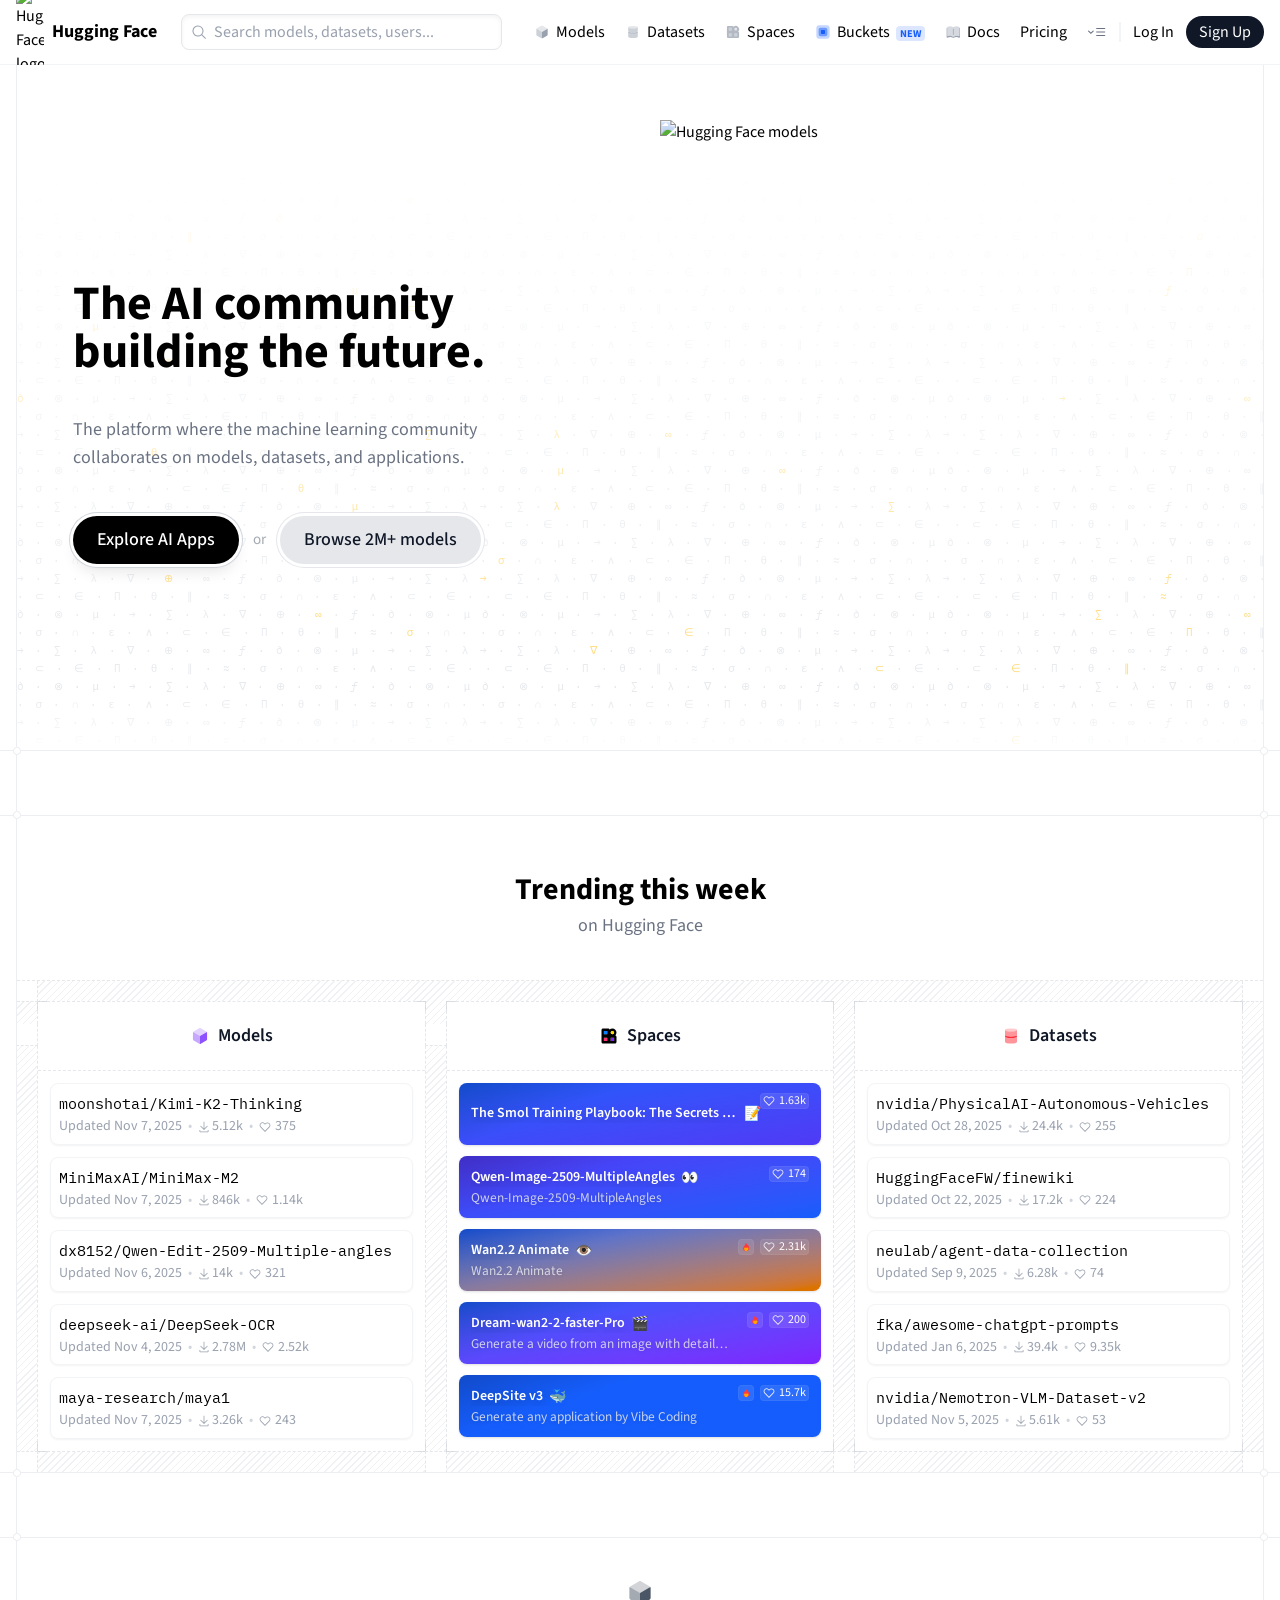
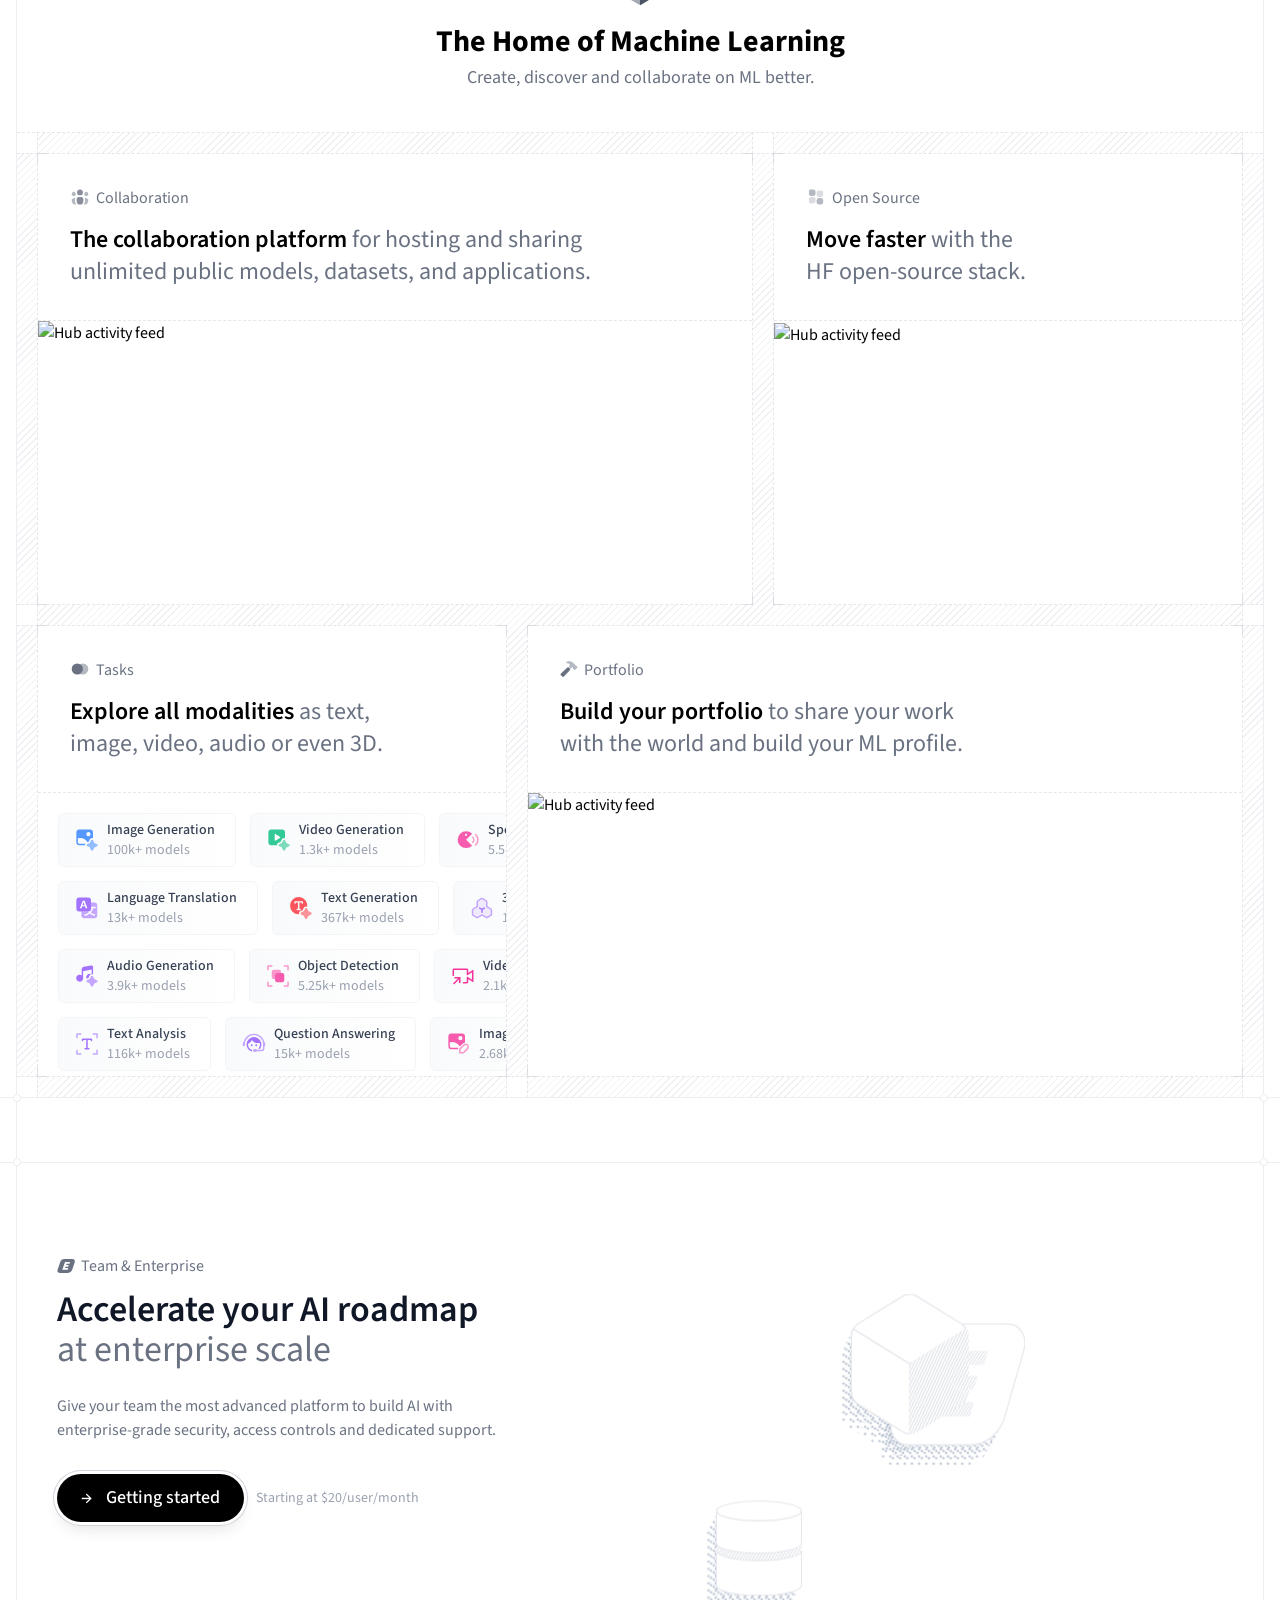
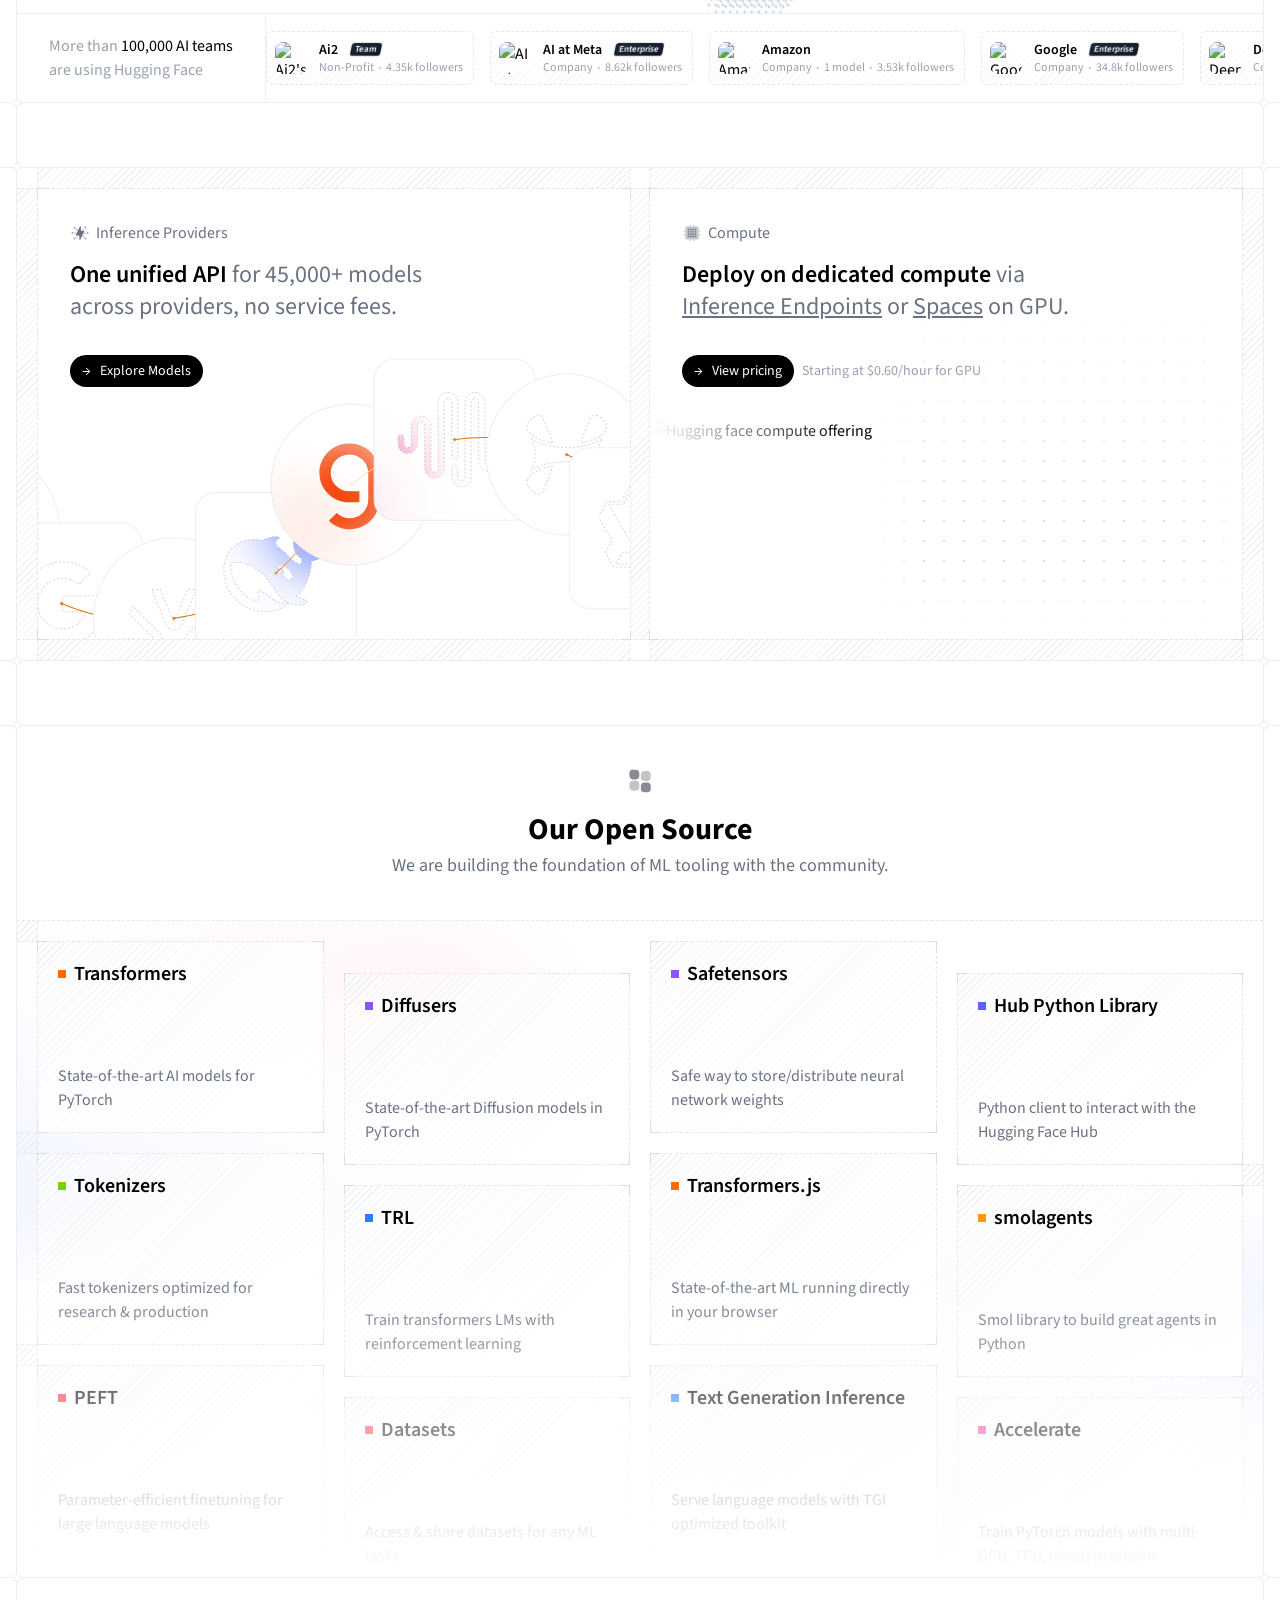
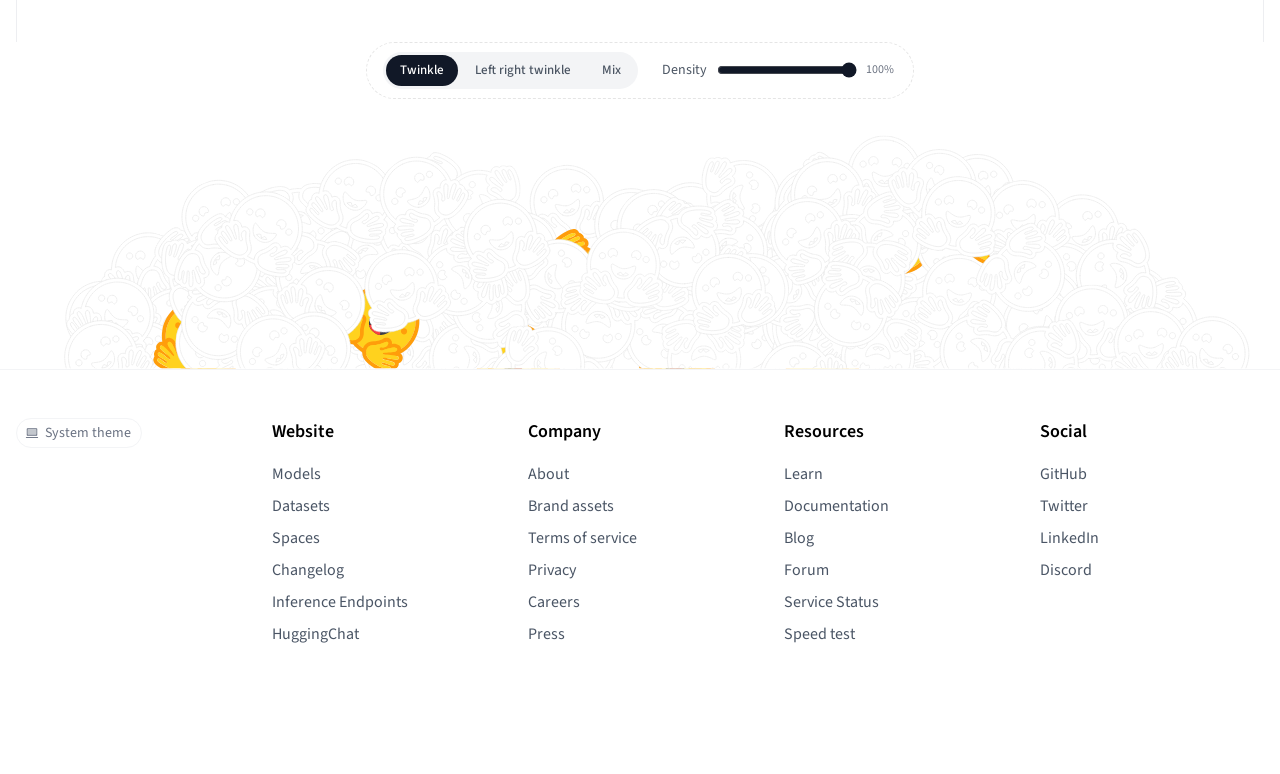
==== commit 305fbca7: "LR twinkle: drop back-row overlapped logos so the sweep reads cleaner The 119-slot pile has a lot of" ====
--- a/index.html
+++ b/index.html
@@ -388,6 +388,15 @@
   // when SCORE[i] * 100 < density.
   var density = 100;
   var visibleSlots = [];
+  // Slot indices that are EXTRA hidden in Left-right twinkle mode -- the
+  // back-row logos that overlap heavily with closer-to-front ones. Hiding
+  // these makes the moving cluster read on the front silhouette of the
+  // pile instead of getting buried behind near-duplicate neighbours.
+  var LR_DEDUP_HIDDEN = [3,6,7,8,10,11,12,13,14,16,17,19,20,21,22,25,26,27,28,29,30,32,36,41,42,43,44,45,46,47,48,51,53,57,58,61,63,64,69,70,73,74,75,78,81,85,88,89,95,96,103,110,112,114];
+  var LR_DEDUP_HIDDEN_SET = {};
+  for (var __i = 0; __i < LR_DEDUP_HIDDEN.length; __i++) {
+    LR_DEDUP_HIDDEN_SET[LR_DEDUP_HIDDEN[__i]] = true;
+  }
   var pileStack = svg.closest('.pile-stack');
 
   // === Twinkle (random) ===
@@ -436,6 +445,11 @@
     visibleSlots = [];
     slots.forEach(function (g, i) {
       var visible = SCORE[i] * 100 < density;
+      // Extra dedup pass for Left-right twinkle only -- drop back-row
+      // overlapped duplicates so the sweep cluster reads cleanly.
+      if (visible && version === 'lrtwinkle' && LR_DEDUP_HIDDEN_SET[i]) {
+        visible = false;
+      }
       g.classList.toggle('is-hidden', !visible);
       if (visible) visibleSlots.push(i);
 
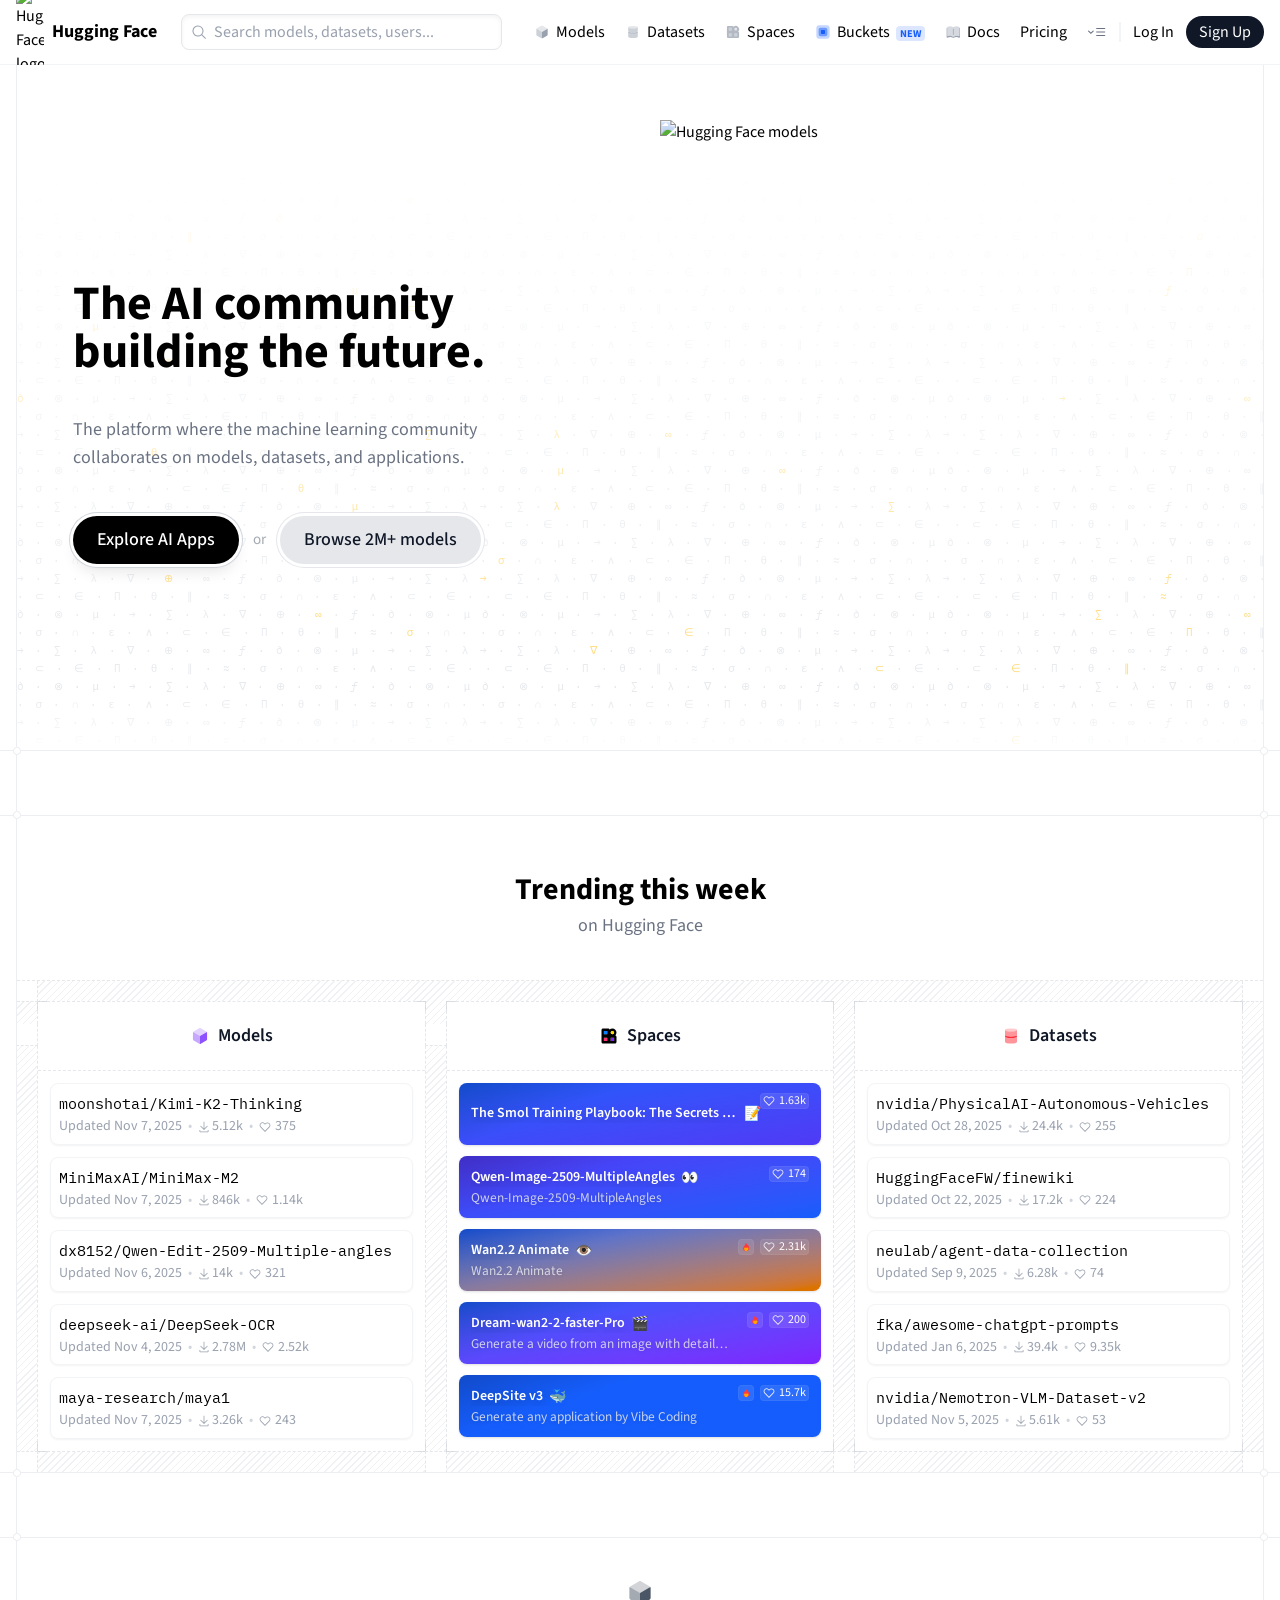
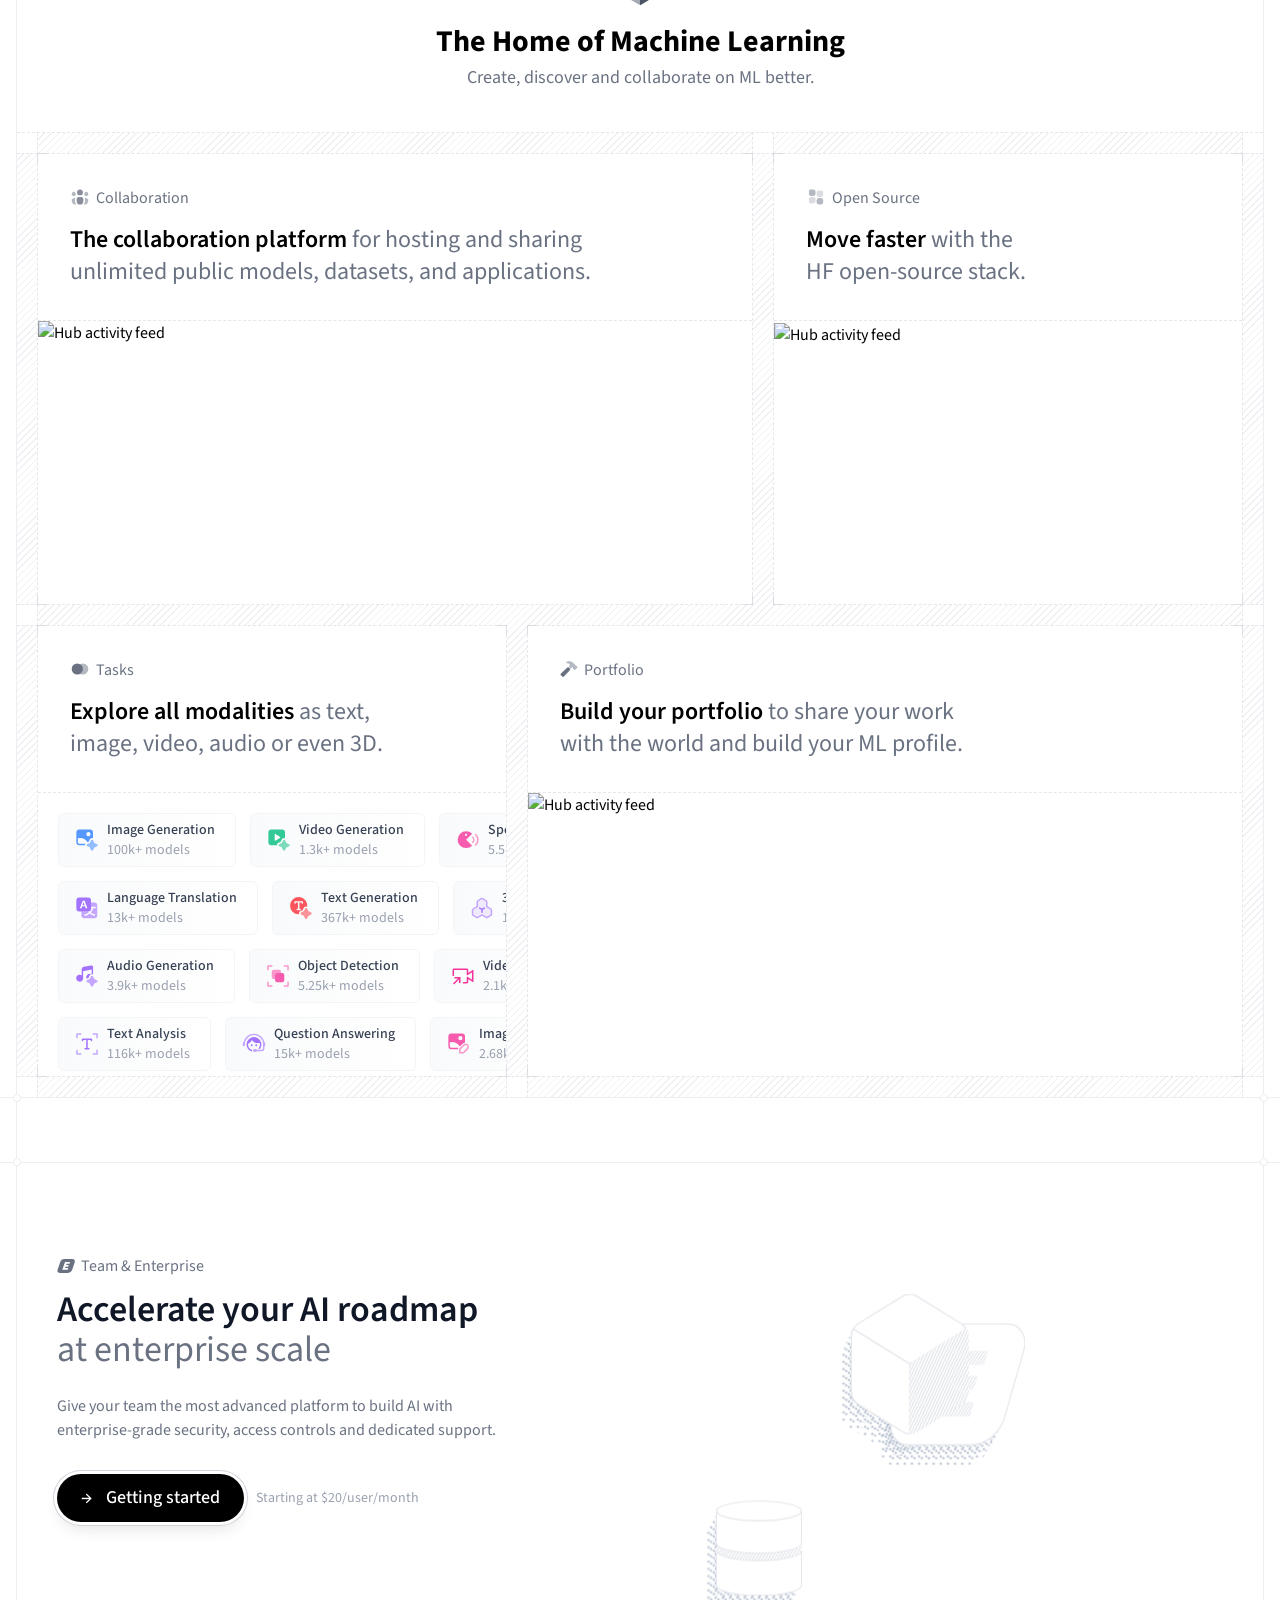
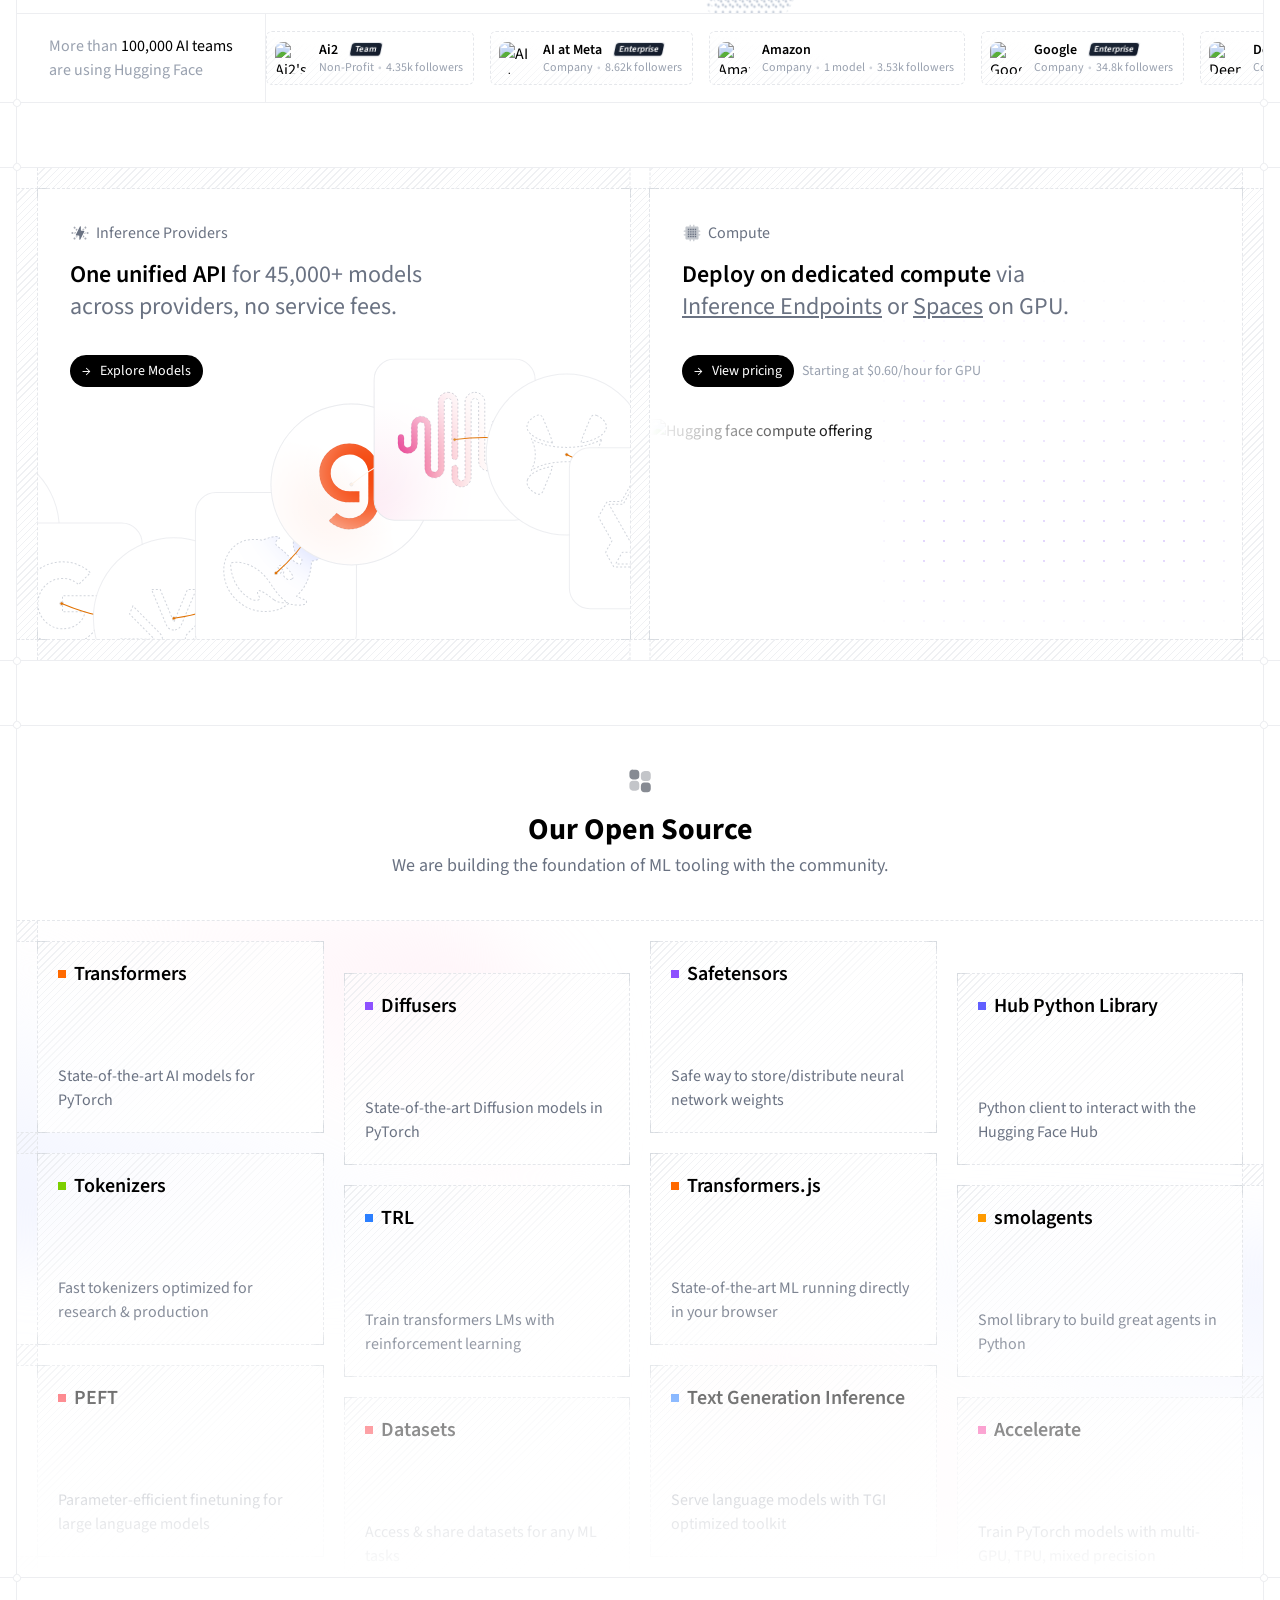
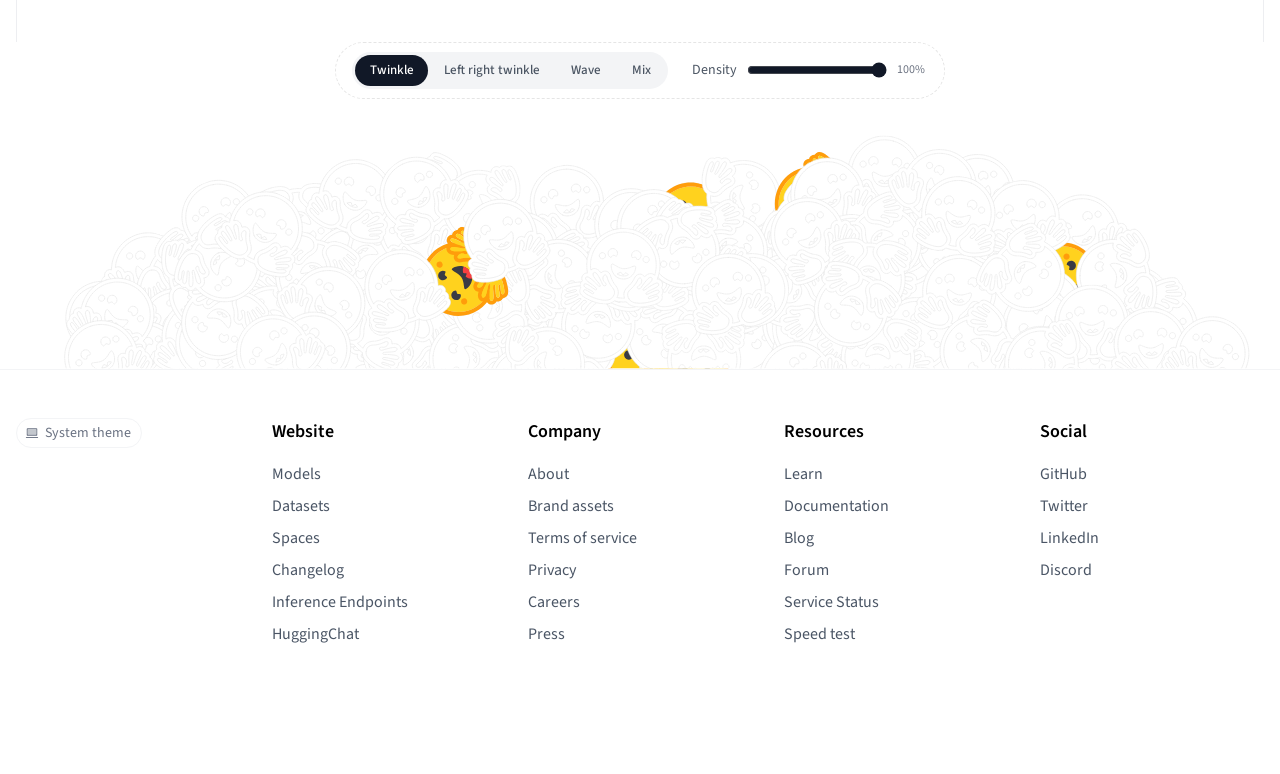
==== commit b37f2cc4: "Add "Wave" mode: blurred-circle SMIL mask sweep over the regular layer Re-introduce the version we t" ====
--- a/index.html
+++ b/index.html
@@ -282,6 +282,7 @@
     <div class="pile-widget__seg" role="tablist" aria-label="Pile style">
       <button type="button" class="pile-widget__seg-btn is-active" data-version="twinkle">Twinkle</button>
       <button type="button" class="pile-widget__seg-btn" data-version="lrtwinkle">Left right twinkle</button>
+      <button type="button" class="pile-widget__seg-btn" data-version="wave">Wave</button>
       <button type="button" class="pile-widget__seg-btn" data-version="mix">Mix</button>
     </div>
     <label class="pile-widget__density">
@@ -294,7 +295,7 @@
   <div class="pile-stack">
     <!-- Desktop pile: the original hugs.svg inlined, but every logo group is
          now a real in-place slot whose solid/dashed child is toggled by JS. -->
-    <svg id="pile-svg-desktop" xmlns="http://www.w3.org/2000/svg" fill="none" viewBox="0 0 1782 356" preserveAspectRatio="xMidYMax meet" class="pile-desktop pointer-events-none w-full select-none max-lg:hidden" aria-label="Pile of Hugging Face logos"><g clip-path="url(#a)"><g class="hf-slot" data-i="0" data-cx="786.41"><g class="hf-slot__solid" clip-path="url(#b)"><path fill="#fff" d="M836.12 167.37c.3 2.87-.59 5.65-2.4 7.82a13.35 13.35 0 0 1-4.74 3.56 31.8 31.8 0 0 1-7.92 2.3 83.07 83.07 0 0 1-10.06 1.08c-5.08.13-9.86-.16-14.53-1.22-6.69-1.5-12.06-4.42-15.2-9.4a50.9 50.9 0 0 1-12.48-2.88c-5.04 3.03-11.13 3.26-17.75 1.64-4.66-1.13-9.07-3-13.58-5.36a83.82 83.82 0 0 1-8.53-5.44 31.44 31.44 0 0 1-6.06-5.57 13.25 13.25 0 0 1-2.68-5.3 10.46 10.46 0 0 1 1.35-8.07 10.8 10.8 0 0 1 1.21-7.02 11 11 0 0 1 2.2-2.87c-.01-.53 0-1.08.06-1.66a10.95 10.95 0 0 1 4.97-8.15c1.36-.94 2.72-1.5 4.07-1.74a52.75 52.75 0 1 1 100.05 23.28c1.22.85 2.3 2 3.19 3.6a10.98 10.98 0 0 1 .14 11.02 11 11 0 0 1 .7 3.55c.08 2.73-.69 5-2.01 6.83Z"/><path fill="#FFD21E" d="M776.4 161.71a43.9 43.9 0 1 0 20.02-85.5 43.9 43.9 0 0 0-20.02 85.5Z"/><path fill="#FF9D0B" d="M829.15 128.98a43.9 43.9 0 1 0-85.5-20.03 43.9 43.9 0 0 0 85.5 20.03Zm-90.42-21.18a48.96 48.96 0 1 1 95.34 22.33 48.96 48.96 0 0 1-95.34-22.33Z"/><path fill="#3A3B45" d="M803.02 110.58c1.44.92 1.3 4.3 3.09 3.82a6.32 6.32 0 1 0-7.73-4.5c.43 1.6 3.36-.14 4.64.68ZM774.04 103.8c-1.7.18-3.07 3.26-4.46 2.05a6.32 6.32 0 1 1 8.91-.6c-1.08 1.24-2.93-1.62-4.45-1.46ZM781.9 136.78c12.1 2.83 18.52-7.04 19.82-12.57.67-2.88-1.47-2.43-4.93-1.62-3.2.75-7.5 1.8-11.75.8-8.83-2.06-14-12.2-15.3-6.67-1.3 5.53.08 17.23 12.17 20.06Z"/><mask id="c" width="33" height="23" x="769" y="115" maskUnits="userSpaceOnUse" style="mask-type:alpha"><path fill="#fff" d="M781.9 136.78c12.1 2.83 18.52-7.04 19.82-12.57.67-2.88-1.47-2.43-4.93-1.62-3.2.75-7.5 1.8-11.75.8-8.83-2.06-14-12.2-15.3-6.67-1.3 5.53.08 17.23 12.17 20.06Z"/></mask><g mask="url(#c)"><path fill="#F94040" d="M779.27 149.41a10.96 10.96 0 0 0 8.14-20.07c-.95-.57-2.87 2.7-4 2.43-1.06-.24-1.26-4.03-2.29-3.97a10.96 10.96 0 0 0-1.85 21.61Z"/></g><path fill="#FF9D0B" d="M816.68 119.9a4.1 4.1 0 1 0 1.88-8 4.1 4.1 0 0 0-1.88 8ZM759.48 106.5a4.1 4.1 0 1 0 1.87-8 4.1 4.1 0 0 0-1.87 8ZM748.08 118.1c-1.99-.47-3.96-.07-5.55 1.13a7.55 7.55 0 0 0-2.71 4.23 9 9 0 0 0-2.3-.93 6.65 6.65 0 0 0-5.34.92 7.33 7.33 0 0 0-3.33 5.43 7.4 7.4 0 0 0 .34 2.95 6.7 6.7 0 0 0-3.01 2.94 7.42 7.42 0 0 0-.4 6.07l-.39.42a6.6 6.6 0 0 0-1.5 5.65c.59 3.15 3.2 6.13 8.72 9.97 3.43 2.38 6.67 4.15 6.7 4.17a56.03 56.03 0 0 0 12.99 5.1c7.2 1.7 12.87.7 16.86-2.96 6.41-5.89 7.23-12.45 2.5-20.08-2.62-4.22-3.71-9.79-3.93-11-.19-3.5-1.86-7.73-6.05-8.72a7.2 7.2 0 0 0-6.36 1.7 16.58 16.58 0 0 0-2.73-4.28 9.36 9.36 0 0 0-4.5-2.71Zm-1.15 4.92c.63.15 1.33.6 2.05 1.33 2.24 2.28 5.26 12.17 6.32 15.99.36 1.28 1.3 2 2.26 2.23 1.9.44 3.82-1.1 1.18-4.24-3.98-4.74-.9-10.24 1.48-10.06.1 0 .2.02.3.05 2.1.49 2.17 4.3 2.17 4.3s1.12 7.43 4.67 13.16c3.56 5.73 2.93 9.51-1.62 13.68-3.1 2.85-7.76 2.84-12.29 1.78-4.7-1.1-9.26-3.33-11.8-4.67-.12-.06-15.44-8.54-12.44-12 .5-.58 1.14-.71 1.87-.54 2.92.68 7.23 6.29 9.52 6.82.5.12.92-.01 1.2-.5 1.79-3.28-13.67-8.45-11.15-13.21.44-.84 1.16-1.06 2.06-.85 3.87.91 10.95 9.75 12.77 10.17.14.04.25.02.32-.05 1.26-1.26 1-2.4-4.51-7.8-5.52-5.4-9.48-8.8-6.26-10.98.37-.26.82-.3 1.33-.18 3.9.91 11.15 11.46 11.15 11.46s1.88 3.17 3.39 3.52c.35.08.67.01.95-.28 1.49-1.54-7.54-12.43-7.35-16 .12-2.43 1.11-3.44 2.43-3.13Z"/><path fill="#FFD21E" d="M765.74 159.46c4.55-4.17 5.18-7.95 1.62-13.68-3.55-5.73-4.67-13.16-4.67-13.16s-.08-4.18-2.47-4.35c-2.38-.18-5.45 5.32-1.48 10.05 3.97 4.74-2.38 5.83-3.44 2.02-1.06-3.83-4.08-13.71-6.32-16-2.23-2.27-4.3-1.77-4.48 1.8-.19 3.58 8.84 14.47 7.35 16.02-1.49 1.54-4.34-3.25-4.34-3.25s-9.26-13.47-12.48-11.28c-3.22 2.19.74 5.59 6.26 10.98 5.51 5.4 5.77 6.54 4.51 7.8-1.25 1.25-12.64-14.03-15.16-9.27-2.51 4.76 12.95 9.93 11.15 13.2-1.8 3.28-9.58-9.23-12.58-5.77-3 3.46 12.32 11.94 12.45 12 4.98 2.62 17.76 8.69 24.08 2.9Z"/><path fill="#FF9D0B" d="M821.74 135.35a6.6 6.6 0 0 1 4.47 3.48c.55 1.1 1 2.76.55 5 .9-.05 1.73 0 2.48.18a6.65 6.65 0 0 1 4.37 3.2 7.33 7.33 0 0 1 .57 6.35 7.4 7.4 0 0 1-1.61 2.49 6.71 6.71 0 0 1 1.39 3.97 7.42 7.42 0 0 1-2.34 5.6c.06.19.12.37.16.56a6.6 6.6 0 0 1-1.16 5.73c-1.93 2.56-5.59 4.07-12.24 5.06-4.13.61-7.82.76-7.85.76-5.31.13-10-.27-13.91-1.2-7.2-1.68-11.84-5.1-13.79-10.14-3.13-8.12-.95-14.37 6.68-19.1 4.22-2.61 7.67-7.12 8.4-8.11 1.72-3.05 5.1-6.1 9.3-5.12a6.94 6.94 0 0 1 4.94 4.35c1.6-1.25 3.1-2.2 4.34-2.63a9.36 9.36 0 0 1 5.25-.43Zm-1.16 4.92a4.5 4.5 0 0 0-2.42.28c-3.02 1.05-10.12 8.57-12.76 11.52a3.07 3.07 0 0 1-3.02 1c-1.9-.45-2.94-2.68.83-4.33 5.66-2.48 5.35-8.77 3.13-9.67-.1-.04-.19-.07-.29-.09-2.09-.49-3.85 2.9-3.85 2.9s-4.3 6.16-10.03 9.7c-5.73 3.56-6.85 7.23-4.62 13 1.51 3.92 5.7 5.98 10.22 7.04 4.7 1.1 9.77 1.13 12.64 1.06.14 0 17.64-.8 16.48-5.23-.19-.75-.7-1.15-1.43-1.32-2.93-.68-9.27 2.43-11.56 1.9-.51-.13-.82-.43-.85-1-.15-3.72 16-1.5 15.86-6.88-.03-.95-.58-1.46-1.48-1.67-3.86-.9-14.14 3.87-15.96 3.44-.14-.03-.23-.1-.26-.2-.57-1.68.17-2.59 7.5-4.97 7.34-2.39 12.4-3.67 10.5-7.06-.23-.4-.61-.64-1.12-.76-3.9-.9-15.08 5.32-15.08 5.32s-3.1 2-4.6 1.65a.94.94 0 0 1-.73-.67c-.64-2.05 12.28-7.8 13.7-11.08.96-2.22.52-3.57-.8-3.88Z"/><path fill="#FFD21E" d="M787.55 164.57c-2.22-5.76-1.1-9.43 4.63-12.98 5.73-3.55 10.02-9.71 10.02-9.71s1.94-3.7 4.15-2.8c2.22.9 2.53 7.18-3.14 9.66-5.66 2.48-.46 6.28 2.2 3.33 2.64-2.95 9.74-10.47 12.75-11.52 3.02-1.05 4.65.31 3.23 3.6-1.43 3.29-14.35 9.03-13.7 11.08.64 2.05 5.32-.98 5.32-.98s14.29-7.96 16.2-4.56c1.9 3.39-3.15 4.67-10.49 7.06-7.33 2.38-8.07 3.29-7.5 4.97.56 1.69 17.55-6.95 17.7-1.56.14 5.38-16.01 3.15-15.86 6.87.16 3.73 12.69-4.01 13.84.42 1.16 4.43-16.34 5.23-16.49 5.23-5.62.13-19.77-.1-22.86-8.1Z"/></g><g class="hf-slot__dashed" hidden transform="rotate(-13.18 786.41 118.96)"><image class="hf-img-dashed" href="./hf-logo-dashed-light.svg" x="727.09" y="65.86" width="119.84" height="111.23" preserveAspectRatio="xMidYMid meet"/><image class="hf-img-regular" href="./hf-logo-regular.svg" x="727.09" y="65.86" width="119.84" height="111.23" preserveAspectRatio="xMidYMid meet"/></g></g><g class="hf-slot" data-i="1" data-cx="188.51"><g class="hf-slot__solid" clip-path="url(#d)"><path fill="#fff" d="M255.84 231.91a10.47 10.47 0 0 1 1.88 7.97 13.37 13.37 0 0 1-2.3 5.46 31.78 31.78 0 0 1-5.68 5.98 82.81 82.81 0 0 1-8.15 6 58.95 58.95 0 0 1-13.17 6.27c-6.52 2.08-12.64 2.26-17.86-.45a50.98 50.98 0 0 1-12.23 3.8c-2.82 5.16-7.97 8.42-14.5 10.36a59.15 59.15 0 0 1-14.44 2.21c-1.97.08-6.38 0-10.1-.4a31.42 31.42 0 0 1-8.04-1.75 13.26 13.26 0 0 1-4.99-3.23 10.46 10.46 0 0 1-2.9-7.64 10.8 10.8 0 0 1-2.5-6.68c-.04-1.24.13-2.45.46-3.59a10.96 10.96 0 0 1-.6-11c.7-1.5 1.6-2.67 2.63-3.56a52.75 52.75 0 1 1 98.14-30.32c1.5.11 3.01.57 4.58 1.5a10.98 10.98 0 0 1 5.68 9.44 11 11 0 0 1 2.39 2.72 10.88 10.88 0 0 1 1.7 6.91Z"/><path fill="#FFD21E" d="M201.41 257.13a43.9 43.9 0 1 0-25.8-83.94 43.9 43.9 0 0 0 25.8 83.94Z"/><path fill="#FF9D0B" d="M230.48 202.26a43.9 43.9 0 1 0-83.93 25.8 43.9 43.9 0 0 0 83.93-25.8Zm-88.76 27.28a48.96 48.96 0 1 1 93.6-28.76 48.96 48.96 0 0 1-93.6 28.76Z"/><path fill="#3A3B45" d="M198.64 199.55c1.7.07 3.3 3.04 4.6 1.74a6.32 6.32 0 1 0-8.94.01c1.16 1.17 2.82-1.81 4.34-1.75ZM170.19 208.3c-1.37 1.01-1.01 4.36-2.82 4.01a6.32 6.32 0 1 1 7.4-5c-.31 1.61-3.36.07-4.58.98ZM193.61 232.81c11.87-3.65 12.45-15.4 10.78-20.84-.87-2.82-2.5-1.35-5.07 1.09-2.38 2.25-5.58 5.34-9.75 6.62-8.67 2.66-18.25-3.5-16.58 1.94 1.67 5.44 8.75 14.84 20.62 11.2Z"/><mask id="e" width="34" height="24" x="172" y="210" maskUnits="userSpaceOnUse" style="mask-type:alpha"><path fill="#fff" d="M193.6 232.81c11.87-3.65 12.45-15.4 10.78-20.84-.87-2.82-2.5-1.35-5.07 1.09-2.38 2.25-5.58 5.34-9.74 6.62-8.67 2.66-18.26-3.5-16.59 1.94 1.67 5.44 8.75 14.84 20.62 11.2Z"/></mask><g mask="url(#e)"><path fill="#F94040" d="M197.7 245.05a10.96 10.96 0 0 0-3.1-21.43c-1.1-.01-1.11 3.78-2.22 4.12-1.04.32-3.12-2.86-3.98-2.28a10.96 10.96 0 0 0 9.3 19.6Z"/></g><path fill="#FF9D0B" d="M215.13 200.7a4.1 4.1 0 1 0-2.41-7.85 4.1 4.1 0 0 0 2.41 7.85ZM158.97 217.96a4.1 4.1 0 1 0-2.4-7.85 4.1 4.1 0 0 0 2.4 7.85ZM154.98 233.73a6.6 6.6 0 0 0-4.23 3.77 7.55 7.55 0 0 0-.21 5.03c-.9.02-1.72.13-2.46.35a6.65 6.65 0 0 0-4.14 3.49 7.32 7.32 0 0 0-.14 6.37 7.4 7.4 0 0 0 1.78 2.38 6.7 6.7 0 0 0-1.12 4.06 7.42 7.42 0 0 0 2.72 5.43 6.6 6.6 0 0 0 1.42 6.2c2.1 2.42 5.85 3.68 12.56 4.21 4.16.33 7.85.23 7.89.23 5.3-.24 9.94-.95 13.79-2.14 7.07-2.17 11.47-5.9 13.07-11.06 2.57-8.31-.03-14.4-7.96-18.6-4.39-2.32-8.14-6.58-8.94-7.52-1.93-2.93-5.5-5.74-9.62-4.48a6.97 6.97 0 0 0-4.64 4.68 16.58 16.58 0 0 0-4.51-2.33 9.36 9.36 0 0 0-5.26-.07Zm1.48 4.83a4.52 4.52 0 0 1 2.44.11c3.08.85 10.68 7.86 13.52 10.63a3.08 3.08 0 0 0 3.08.79c1.86-.58 2.75-2.88-1.12-4.26-5.82-2.09-5.94-8.38-3.8-9.43l.3-.12c2.05-.63 4.04 2.63 4.04 2.63s4.7 5.85 10.66 9.01 7.32 6.74 5.5 12.64c-1.25 4.02-5.28 6.36-9.72 7.72-4.62 1.42-9.68 1.8-12.54 1.92-.14 0-17.65.4-16.8-4.1.14-.75.63-1.19 1.34-1.4 2.87-.89 9.41 1.78 11.66 1.1.5-.16.8-.48.78-1.05-.1-3.73-16.06-.4-16.29-5.78-.04-.96.48-1.5 1.36-1.77 3.8-1.17 14.37 2.89 16.16 2.34.13-.04.22-.11.25-.21.45-1.72-.35-2.58-7.83-4.46s-12.62-2.81-10.94-6.33c.2-.4.56-.67 1.06-.83 3.83-1.17 15.4 4.28 15.4 4.28s3.23 1.8 4.7 1.34c.34-.1.6-.33.69-.72.5-2.09-12.78-6.94-14.42-10.12-1.12-2.16-.77-3.53.52-3.93Z"/><path fill="#FFD21E" d="M191.08 260.56c1.83-5.9.47-9.48-5.5-12.64-5.96-3.16-10.66-9-10.66-9s-2.18-3.57-4.33-2.52c-2.15 1.05-2.03 7.34 3.8 9.43 5.8 2.08.88 6.23-1.97 3.47-2.84-2.77-10.43-9.78-13.51-10.63-3.08-.84-4.61.64-2.97 3.82 1.64 3.18 14.93 8.03 14.42 10.12-.5 2.09-5.38-.62-5.38-.62s-14.8-6.97-16.47-3.45c-1.67 3.51 3.46 4.45 10.94 6.33 7.48 1.88 8.28 2.74 7.83 4.46-.45 1.72-17.99-5.74-17.76-.36.22 5.37 16.18 2.05 16.28 5.78.1 3.73-12.93-3.14-13.78 1.36-.85 4.5 16.66 4.1 16.8 4.09 5.63-.25 19.72-1.45 22.26-9.64Z"/><path fill="#FF9D0B" d="M227.3 211.5a6.6 6.6 0 0 1 5.6.75 7.55 7.55 0 0 1 3 4.04c.75-.48 1.5-.86 2.24-1.08a6.65 6.65 0 0 1 5.38.55 7.32 7.32 0 0 1 3.7 5.2c.16 1.02.1 2-.14 2.96a6.7 6.7 0 0 1 3.2 2.73c.63 1 1.62 3.2.8 6.02a6.6 6.6 0 0 1 2.3 5.93c-.36 3.18-2.76 6.33-8 10.54-3.27 2.61-6.38 4.6-6.4 4.62a56.02 56.02 0 0 1-12.62 5.98c-7.07 2.17-12.8 1.56-17.02-1.81-6.8-5.44-8.07-11.94-3.87-19.86 2.33-4.39 3.04-10.02 3.17-11.25-.05-3.5 1.33-7.84 5.45-9.1a7.2 7.2 0 0 1 6.46 1.26 16.6 16.6 0 0 1 2.43-4.46 9.37 9.37 0 0 1 4.31-3.02Zm1.48 4.84c-.62.19-1.3.68-1.96 1.46-2.07 2.43-4.42 12.5-5.22 16.38a3.07 3.07 0 0 1-2.1 2.38c-1.86.57-3.88-.83-1.46-4.15 3.64-5 .2-10.27-2.16-9.93l-.3.06c-2.06.64-1.87 4.45-1.87 4.45s-.61 7.49-3.77 13.44c-3.16 5.96-2.27 9.7 2.55 13.55 3.29 2.62 7.94 2.3 12.38.93 4.62-1.42 9.01-3.95 11.45-5.45.12-.08 14.84-9.58 11.6-12.83-.54-.55-1.18-.63-1.9-.41-2.87.88-6.78 6.76-9.03 7.45-.5.16-.92.05-1.23-.42-2.01-3.15 13.06-9.36 10.23-13.94-.5-.8-1.24-.97-2.12-.7-3.8 1.17-10.27 10.47-12.05 11.02-.14.04-.25.03-.33-.04-1.34-1.17-1.16-2.33 3.98-8.08 5.13-5.76 8.85-9.42 5.5-11.39-.4-.22-.85-.24-1.35-.08-3.83 1.17-10.34 12.19-10.34 12.19s-1.66 3.29-3.14 3.74a.94.94 0 0 1-.97-.2c-1.59-1.45 6.68-12.93 6.25-16.48-.3-2.41-1.35-3.35-2.64-2.95Z"/><path fill="#FFD21E" d="M212.5 253.97c-4.83-3.85-5.72-7.58-2.56-13.54 3.16-5.96 3.77-13.44 3.77-13.44s-.2-4.18 2.17-4.51c2.37-.34 5.8 4.94 2.16 9.93-3.64 5 2.77 5.65 3.57 1.77.8-3.88 3.14-13.96 5.21-16.38 2.08-2.43 4.17-2.07 4.6 1.49.43 3.55-7.84 15.03-6.24 16.47 1.59 1.45 4.1-3.53 4.1-3.53s8.33-14.08 11.69-12.1c3.36 1.96-.37 5.62-5.5 11.38-5.13 5.75-5.31 6.91-3.97 8.08 1.34 1.17 11.65-14.85 14.49-10.28 2.84 4.58-12.24 10.8-10.22 13.93 2.01 3.15 8.93-9.86 12.16-6.61 3.23 3.24-11.49 12.75-11.6 12.82-4.8 2.95-17.14 9.88-23.84 4.53Z"/></g><g class="hf-slot__dashed" hidden transform="rotate(17.09 188.51 215.16)"><image class="hf-img-dashed" href="./hf-logo-dashed-light.svg" x="129.19" y="162.06" width="119.84" height="111.23" preserveAspectRatio="xMidYMid meet"/><image class="hf-img-regular" href="./hf-logo-regular.svg" x="129.19" y="162.06" width="119.84" height="111.23" preserveAspectRatio="xMidYMid meet"/></g></g><g class="hf-slot" data-i="2" data-cx="1285.03"><g class="hf-slot__solid" clip-path="url(#f)"><path fill="#fff" d="M1352.47 291.15c2.6 1.28 4.48 3.5 5.35 6.19.65 1.95.73 3.88.49 5.9a31.72 31.72 0 0 1-2.27 7.94 82.4 82.4 0 0 1-4.44 9.09 58.96 58.96 0 0 1-8.77 11.65c-4.83 4.86-10.17 7.85-16.05 7.86a51.22 51.22 0 0 1-9.09 9.03c-.11 5.88-3.16 11.15-8.06 15.9a59.06 59.06 0 0 1-11.76 8.64 84.94 84.94 0 0 1-9.14 4.32 31.5 31.5 0 0 1-7.95 2.17c-2.04.22-3.97.12-5.91-.55a10.43 10.43 0 0 1-6.11-5.44c-2.1-.86-3.94-2.4-5.3-4.76a11.1 11.1 0 0 1-1.26-3.4 10.95 10.95 0 0 1-5.63-9.48c-.07-1.65.19-3.1.7-4.36a52.75 52.75 0 1 1 72.97-72.3c1.37-.59 2.92-.88 4.74-.8a10.97 10.97 0 0 1 9.4 5.76c1.16.24 2.31.66 3.38 1.3a10.85 10.85 0 0 1 4.71 5.34Z"/><path fill="#FFD21E" d="M1315.89 338.7a43.9 43.9 0 1 0-61.72-62.48 43.9 43.9 0 0 0 61.72 62.47Z"/><path fill="#FF9D0B" d="M1316.27 276.6a43.9 43.9 0 1 0-62.47 61.71 43.9 43.9 0 0 0 62.47-61.7Zm-66.06 65.26a48.96 48.96 0 1 1 69.66-68.81 48.96 48.96 0 0 1-69.66 68.81Z"/><path fill="#3A3B45" d="M1286.78 288.93c1.55-.73 4.33 1.18 4.88-.58a6.31 6.31 0 1 0-7.91 4.15c1.57.49 1.65-2.92 3.03-3.57ZM1265.61 309.85c-.74 1.53 1.13 4.34-.64 4.87a6.32 6.32 0 1 1 4.24-7.87c.48 1.58-2.93 1.62-3.6 3ZM1297.72 320.75c8.83-8.73 3.9-19.42-.09-23.47-2.08-2.1-2.84-.04-4 3.32-1.06 3.1-2.47 7.3-5.57 10.37-6.45 6.37-17.8 5.35-13.8 9.4 3.99 4.05 14.62 9.1 23.46.38Z"/><mask id="g" width="30" height="30" x="1273" y="296" maskUnits="userSpaceOnUse" style="mask-type:alpha"><path fill="#fff" d="M1297.72 320.75c8.84-8.73 3.91-19.42-.09-23.47-2.08-2.1-2.83-.04-3.99 3.31-1.07 3.1-2.48 7.32-5.58 10.38-6.45 6.37-17.79 5.35-13.8 9.4 4 4.04 14.63 9.1 23.46.38Z"/></mask><g mask="url(#g)"><path fill="#F94040" d="M1307.01 329.7a10.96 10.96 0 0 0-12.22-17.78l-.44.21c-.99.5.76 3.87-.07 4.69-.77.76-4.08-1.1-4.58-.19a10.97 10.97 0 0 0 17.31 13.07Z"/></g><path fill="#FF9D0B" d="M1301.94 282.32a4.1 4.1 0 1 0-5.77-5.84 4.1 4.1 0 0 0 5.77 5.84ZM1260.15 323.61a4.1 4.1 0 1 0-5.77-5.84 4.1 4.1 0 0 0 5.77 5.84ZM1263.9 339.44a6.62 6.62 0 0 0-2 5.3c.1 1.22.59 2.88 2.14 4.55-.78.43-1.47.91-2.02 1.45a6.65 6.65 0 0 0-2.05 5 7.31 7.31 0 0 0 2.82 5.72 7.39 7.39 0 0 0 2.68 1.29c-.16 1.38.13 2.8.89 4.1a7.39 7.39 0 0 0 4.92 3.57l.14.55a6.61 6.61 0 0 0 3.99 4.29c2.98 1.17 6.89.55 13.08-2.08 3.84-1.63 7.07-3.43 7.1-3.45a55.95 55.95 0 0 0 11.23-8.28c5.27-5.2 7.44-10.53 6.47-15.85-1.57-8.56-6.69-12.75-15.66-12.8-4.97-.03-10.27-2.07-11.41-2.54-3.06-1.7-7.53-2.54-10.6.5-.26.25-.5.52-.72.82a7.23 7.23 0 0 0-1.23 5.46 16.53 16.53 0 0 0-5.07.02 9.4 9.4 0 0 0-4.7 2.38Zm3.55 3.6a4.5 4.5 0 0 1 2.22-1.04c3.12-.68 13.1 2.03 16.9 3.17a3.07 3.07 0 0 0 3.09-.73c1.39-1.37 1.11-3.82-2.96-3.25-6.13.84-9.15-4.69-7.73-6.61.06-.09.13-.16.2-.23 1.53-1.51 4.81.45 4.81.45s6.87 3.01 13.62 3.05c6.74.04 9.61 2.6 10.72 8.66.75 4.14-1.74 8.08-5.05 11.35-3.43 3.4-7.74 6.06-10.22 7.5-.12.07-15.46 8.53-16.79 4.15-.22-.74 0-1.35.53-1.87 2.14-2.12 9.18-2.78 10.85-4.43.38-.37.48-.79.21-1.28-1.82-3.26-14.43 7.07-17.11 2.4-.48-.82-.28-1.54.38-2.19 2.82-2.8 14.08-4.09 15.41-5.4.1-.1.14-.2.12-.3-.4-1.74-1.5-2.13-9-.33-7.51 1.8-12.49 3.34-12.63-.55-.02-.45.18-.86.55-1.22 2.86-2.82 15.64-3.34 15.64-3.34s3.69.1 4.79-1a.94.94 0 0 0 .27-.94c-.52-2.09-14.54-.24-17.47-2.3-1.98-1.4-2.31-2.77-1.35-3.73Z"/><path fill="#FFD21E" d="M1308.32 346.51c-1.11-6.07-3.98-8.62-10.72-8.66-6.75-.04-13.63-3.05-13.63-3.05s-3.58-2.15-5-.22c-1.42 1.92 1.6 7.45 7.72 6.6 6.13-.84 3.67 5.12-.12 3.99-3.8-1.14-13.78-3.85-16.9-3.17-3.12.68-3.8 2.7-.87 4.76 2.93 2.06 16.95.21 17.47 2.3.52 2.08-5.06 1.94-5.06 1.94s-16.34.67-16.19 4.56c.14 3.89 5.12 2.34 12.62.55 7.51-1.8 8.61-1.4 9.01.33.39 1.73-18.6 3.23-15.92 7.9 2.69 4.66 15.3-5.67 17.11-2.41 1.82 3.26-12.91 3.2-11.58 7.58s16.67-4.08 16.79-4.15c4.86-2.82 16.81-10.41 15.27-18.85Z"/><path fill="#FF9D0B" d="M1317.72 286.27a6.6 6.6 0 0 1 5.33-1.94c1.22.12 2.88.62 4.52 2.2a9 9 0 0 1 1.48-2 6.65 6.65 0 0 1 5.03-2 7.32 7.32 0 0 1 5.68 2.9 7.24 7.24 0 0 1 1.25 2.69 6.7 6.7 0 0 1 4.1.94 7.4 7.4 0 0 1 3.5 4.96l.56.16a6.59 6.59 0 0 1 4.23 4.03c1.14 3 .47 6.9-2.23 13.05a83.14 83.14 0 0 1-3.54 7.06 56.14 56.14 0 0 1-8.41 11.14c-5.27 5.2-10.62 7.3-15.93 6.27-8.55-1.67-12.67-6.85-12.62-15.82.04-4.96-1.94-10.29-2.39-11.44-1.67-3.08-2.45-7.56.61-10.59a7.21 7.21 0 0 1 6.32-1.87 16.7 16.7 0 0 1 .08-5.07 9.42 9.42 0 0 1 2.43-4.67Zm3.55 3.6c-.45.45-.82 1.2-1.05 2.2-.72 3.1 1.87 13.12 2.95 16.93a3.06 3.06 0 0 1-.76 3.09c-1.38 1.37-3.83 1.06-3.22-3 .92-6.12-4.57-9.2-6.51-7.8-.09.05-.16.12-.23.19-1.53 1.5.4 4.8.4 4.8s2.92 6.92 2.88 13.66c-.05 6.75 2.47 9.64 8.53 10.83 4.13.8 8.09-1.64 11.4-4.9 3.44-3.4 6.16-7.68 7.63-10.14.07-.12 8.72-15.35 4.35-16.74-.73-.23-1.35 0-1.88.51-2.13 2.12-2.88 9.15-4.55 10.8-.38.37-.8.47-1.29.19-3.24-1.86 7.25-14.34 2.62-17.08-.82-.49-1.55-.3-2.2.35-2.83 2.8-4.26 14.03-5.59 15.35-.1.1-.2.14-.31.11-1.72-.41-2.1-1.52-.21-9 1.88-7.48 3.49-12.45-.4-12.64-.45-.02-.86.18-1.23.55-2.85 2.81-3.53 15.6-3.53 15.6s.05 3.68-1.05 4.76a.93.93 0 0 1-.95.26c-2.08-.54-.06-14.54-2.09-17.5-1.37-2-2.74-2.34-3.71-1.38Z"/><path fill="#FFD21E" d="M1324.25 330.77c-6.05-1.19-8.57-4.08-8.52-10.83.04-6.74-2.89-13.65-2.89-13.65s-2.11-3.62-.16-5.01c1.94-1.4 7.43 1.7 6.51 7.8-.92 6.12 5.07 3.73 3.98-.08-1.09-3.8-3.67-13.82-2.95-16.93.71-3.11 2.73-3.77 4.76-.81 2.02 2.95.01 16.95 2.09 17.5 2.08.54 2-5.04 2-5.04s.87-16.33 4.76-16.14c3.89.2 2.28 5.16.39 12.63-1.88 7.49-1.51 8.6.22 9.01 1.73.42 3.46-18.56 8.09-15.82 4.64 2.75-5.85 15.23-2.61 17.09 3.24 1.85 3.35-12.88 7.72-11.5 4.37 1.38-4.28 16.62-4.35 16.74-2.88 4.83-10.62 16.68-19.04 15.04Z"/></g><g class="hf-slot__dashed" hidden transform="rotate(44.65 1285.03 307.46)"><image class="hf-img-dashed" href="./hf-logo-dashed-light.svg" x="1225.71" y="254.36" width="119.84" height="111.23" preserveAspectRatio="xMidYMid meet"/><image class="hf-img-regular" href="./hf-logo-regular.svg" x="1225.71" y="254.36" width="119.84" height="111.23" preserveAspectRatio="xMidYMid meet"/></g></g><g class="hf-slot" data-i="3" data-cx="604.23"><g class="hf-slot__solid" clip-path="url(#h)"><path fill="#fff" d="M537.41 140.5a10.46 10.46 0 0 1-5.56-6 13.35 13.35 0 0 1-.7-5.9c.22-2.43.92-5.05 2-8 1.3-3.5 3.17-7.5 4.12-9.24a58.95 58.95 0 0 1 8.36-11.95c4.66-5.02 9.88-8.2 15.77-8.42a51 51 0 0 1 8.77-9.34c-.1-5.88 2.76-11.25 7.5-16.17a59.18 59.18 0 0 1 11.45-9.04 83.84 83.84 0 0 1 8.98-4.64 31.43 31.43 0 0 1 7.87-2.45c2.03-.29 3.96-.25 5.93.35 2.7.83 4.97 2.65 6.3 5.22a10.8 10.8 0 0 1 5.45 4.58c.66 1.05 1.11 2.2 1.38 3.35a10.96 10.96 0 0 1 5.96 9.28 10.4 10.4 0 0 1-.54 4.38 52.75 52.75 0 0 1-37.55 97.2 53.21 53.21 0 0 1-12.1-4.18 52.66 52.66 0 0 1-20.76-18.22c-1.35.63-2.9.98-4.7.95a10.98 10.98 0 0 1-9.61-5.41c-1.17-.2-2.33-.59-3.42-1.18a10.88 10.88 0 0 1-4.9-5.18Z"/><path fill="#FFD21E" d="M572.31 91.7a43.9 43.9 0 1 0 63.85 60.28 43.9 43.9 0 0 0-63.85-60.28Z"/><path fill="#FF9D0B" d="M574.1 153.77a43.9 43.9 0 1 0 60.28-63.86 43.9 43.9 0 0 0-60.28 63.86Zm63.75-67.53a48.96 48.96 0 1 1-67.22 71.2 48.96 48.96 0 0 1 67.22-71.2Z"/><path fill="#3A3B45" d="M603.14 140.42c-1.52.78-4.36-1.03-4.85.75a6.32 6.32 0 1 0 7.76-4.42c-1.59-.44-1.55 2.97-2.9 3.67ZM623.57 118.78c.7-1.56-1.28-4.3.47-4.9a6.32 6.32 0 1 1-3.97 8.01c-.52-1.56 2.88-1.72 3.5-3.11ZM591.1 109c-8.53 9.03-3.23 19.55.9 23.45 2.16 2.03 2.84-.06 3.88-3.45.96-3.14 2.22-7.4 5.21-10.56 6.23-6.6 17.6-5.98 13.47-9.88-4.14-3.9-14.94-8.59-23.46.44Z"/><mask id="i" width="30" height="31" x="586" y="103" maskUnits="userSpaceOnUse" style="mask-type:alpha"><path fill="#fff" d="M591.1 109c-8.53 9.03-3.23 19.55.9 23.45 2.16 2.03 2.84-.05 3.88-3.45.96-3.14 2.22-7.4 5.21-10.56 6.23-6.6 17.6-5.97 13.47-9.88-4.14-3.9-14.94-8.59-23.46.44Z"/></mask><g mask="url(#i)"><path fill="#F94040" d="M581.5 100.38a10.96 10.96 0 0 0 13.27 17.11c.96-.53-.9-3.83-.1-4.68.75-.79 4.12.95 4.59.02a10.96 10.96 0 0 0-17.76-12.45Z"/></g><path fill="#FF9D0B" d="M588.22 147.55a4.1 4.1 0 1 0 5.97 5.64 4.1 4.1 0 0 0-5.97-5.64ZM628.56 104.83a4.1 4.1 0 1 0 5.97 5.64 4.1 4.1 0 0 0-5.97-5.64ZM624.25 89.15a6.59 6.59 0 0 0 1.81-5.37 7.54 7.54 0 0 0-2.3-4.48 8.98 8.98 0 0 0 1.97-1.52 6.65 6.65 0 0 0 1.88-5.07 7.32 7.32 0 0 0-3.02-5.62 7.4 7.4 0 0 0-2.72-1.18 6.7 6.7 0 0 0-1.03-4.08 7.42 7.42 0 0 0-5.04-3.39 6.6 6.6 0 0 0-4.3-4.7c-3.02-1.06-6.9-.3-13 2.54-3.79 1.77-6.95 3.68-6.97 3.7a55.98 55.98 0 0 0-10.95 8.66c-5.07 5.38-7.06 10.78-5.9 16.06 1.86 8.51 7.13 12.52 16.1 12.26 4.96-.15 10.32 1.7 11.48 2.13 3.12 1.6 7.62 2.28 10.58-.85a7.2 7.2 0 0 0 1.73-6.35c2.02.15 3.79.12 5.07-.2a9.36 9.36 0 0 0 4.6-2.54Zm-3.68-3.47a4.5 4.5 0 0 1-2.18 1.1c-3.09.79-13.16-1.57-17-2.57a3.07 3.07 0 0 0-3.06.83c-1.34 1.42-.97 3.86 3.08 3.15 6.09-1.05 9.3 4.36 7.95 6.34a2 2 0 0 1-.2.24c-1.47 1.56-4.81-.3-4.81-.3s-6.98-2.76-13.72-2.57c-6.74.2-9.7-2.25-11.02-8.28-.9-4.1 1.46-8.13 4.65-11.51 3.31-3.51 7.53-6.33 9.95-7.86.12-.07 15.16-9.06 16.64-4.73.25.73.04 1.35-.47 1.9-2.06 2.18-9.07 3.08-10.69 4.8-.36.38-.45.8-.16 1.28 1.93 3.2 14.17-7.57 17.02-3 .5.8.33 1.54-.3 2.2-2.73 2.9-13.93 4.58-15.22 5.94-.1.1-.13.2-.1.31.45 1.72 1.57 2.07 9 .01 7.44-2.05 12.36-3.77 12.64.11.03.45-.16.86-.51 1.24-2.75 2.91-15.52 3.88-15.52 3.88s-3.68.04-4.74 1.16a.94.94 0 0 0-.24.96c.59 2.07 14.54-.26 17.54 1.7 2.03 1.32 2.4 2.68 1.47 3.67Z"/><path fill="#FFD21E" d="M579.61 83.62c1.32 6.03 4.27 8.48 11.02 8.28 6.74-.2 13.72 2.57 13.72 2.57s3.65 2.03 5 .06c1.36-1.98-1.85-7.4-7.95-6.34-6.08 1.06-3.84-4.98 0-3.98 3.83 1 13.9 3.36 17 2.57 3.09-.78 3.7-2.82.7-4.78-3-1.96-16.95.38-17.54-1.69-.6-2.06 4.98-2.12 4.98-2.12s16.3-1.24 16.03-5.12c-.28-3.88-5.2-2.16-12.64-.1-7.43 2.05-8.55 1.7-9-.02-.46-1.72 18.47-3.88 15.62-8.45-2.85-4.57-15.09 6.2-17.02 3-1.92-3.2 12.8-3.64 11.32-7.98-1.48-4.33-16.52 4.66-16.64 4.73-4.76 3-16.43 11-14.6 19.37Z"/><path fill="#FF9D0B" d="M572.31 144.16a6.59 6.59 0 0 1-5.25 2.12 7.54 7.54 0 0 1-4.6-2.04c-.41.8-.88 1.49-1.4 2.05a6.65 6.65 0 0 1-4.96 2.17 7.32 7.32 0 0 1-5.78-2.7 7.4 7.4 0 0 1-1.35-2.64 6.7 6.7 0 0 1-4.13-.8 7.42 7.42 0 0 1-3.67-4.84 6.6 6.6 0 0 1-4.93-4.02c-1.24-2.95-.7-6.87 1.78-13.12 1.55-3.88 3.27-7.15 3.29-7.17a55.97 55.97 0 0 1 8.02-11.43c5.07-5.38 10.36-7.67 15.7-6.82 8.6 1.37 12.9 6.4 13.15 15.37.15 4.96 2.3 10.21 2.8 11.34 1.77 3.03 2.7 7.48-.25 10.61a7.21 7.21 0 0 1-6.24 2.1c.27 2 .34 3.77.09 5.07a9.36 9.36 0 0 1-2.27 4.75Zm-3.67-3.47c.44-.47.78-1.23.98-2.24.6-3.14-2.33-13.05-3.55-16.82-.4-1.27-.02-2.4.66-3.11 1.34-1.42 3.79-1.2 3.32 2.89-.7 6.14 4.89 9.03 6.78 7.57l.23-.2c1.47-1.57-.57-4.8-.57-4.8s-3.17-6.8-3.36-13.55c-.19-6.74-2.8-9.55-8.9-10.52-4.15-.66-8.03 1.92-11.23 5.3-3.31 3.51-5.88 7.88-7.26 10.4-.07.11-8.18 15.64-3.77 16.87.74.2 1.35-.03 1.86-.57 2.06-2.2 2.56-9.24 4.18-10.95.36-.38.77-.5 1.27-.23 3.3 1.73-6.74 14.58-2.01 17.16.83.46 1.55.24 2.18-.43 2.73-2.9 3.77-14.17 5.05-15.53.1-.1.2-.15.3-.13 1.74.36 2.16 1.45.53 9-1.62 7.53-3.05 12.55.84 12.6.45.01.85-.2 1.2-.58 2.76-2.91 3-15.71 3-15.71s-.19-3.68.87-4.8a.94.94 0 0 1 .95-.3c2.1.47.57 14.53 2.7 17.41 1.44 1.96 2.82 2.25 3.75 1.27Z"/><path fill="#FFD21E" d="M564.24 99.91c6.09.98 8.7 3.78 8.9 10.52.19 6.74 3.35 13.55 3.35 13.55s2.24 3.54.34 5c-1.89 1.46-7.48-1.43-6.78-7.57.7-6.14-5.2-3.55-3.97.22 1.22 3.77 4.15 13.69 3.54 16.82-.6 3.13-2.6 3.86-4.73.97-2.13-2.88-.6-16.94-2.7-17.4-2.1-.48-1.82 5.1-1.82 5.1s-.3 16.34-4.2 16.29c-3.89-.06-2.46-5.07-.83-12.62 1.62-7.54 1.2-8.63-.53-8.99-1.75-.36-2.81 18.67-7.54 16.09-4.73-2.58 5.32-15.42 2.02-17.16-3.3-1.74-2.9 12.98-7.32 11.76-4.4-1.24 3.7-16.76 3.77-16.89 2.71-4.93 10.03-17.04 18.5-15.69Z"/></g><g class="hf-slot__dashed" hidden transform="rotate(-133.35 604.23 121.84)"><image class="hf-img-dashed" href="./hf-logo-dashed-light.svg" x="544.91" y="68.74" width="119.84" height="111.23" preserveAspectRatio="xMidYMid meet"/><image class="hf-img-regular" href="./hf-logo-regular.svg" x="544.91" y="68.74" width="119.84" height="111.23" preserveAspectRatio="xMidYMid meet"/></g></g><g class="hf-slot" data-i="4" data-cx="495.67"><g class="hf-slot__solid" clip-path="url(#j)"><path fill="#fff" d="M431.42 395.9a10.47 10.47 0 0 1-6.21-5.33 13.36 13.36 0 0 1-1.37-5.77c-.07-2.44.33-5.13 1.06-8.18a82.89 82.89 0 0 1 3.04-9.65c1.91-4.7 4.1-8.97 6.93-12.83 4.05-5.53 8.87-9.29 14.7-10.18a50.96 50.96 0 0 1 7.64-10.29c-.78-5.82 1.45-11.49 5.58-16.92a59.16 59.16 0 0 1 10.35-10.3 83.9 83.9 0 0 1 8.39-5.63 31.44 31.44 0 0 1 7.53-3.33c1.99-.53 3.9-.71 5.93-.34 2.77.51 5.24 2.06 6.86 4.46a10.8 10.8 0 0 1 5.94 3.92c.78.98 1.36 2.06 1.75 3.17.5.2 1 .43 1.5.72a10.96 10.96 0 0 1 5.49 7.81c.32 1.63.28 3.1-.04 4.42a52.75 52.75 0 0 1-26.14 100.87 53.28 53.28 0 0 1-12.5-2.76 52.79 52.79 0 0 1-22.71-15.72 10.46 10.46 0 0 1-4.57 1.49 10.98 10.98 0 0 1-10.16-4.28 11.03 11.03 0 0 1-3.53-.78 10.89 10.89 0 0 1-5.46-4.58Z"/><path fill="#FFD21E" d="M460.5 343.42a43.9 43.9 0 1 0 70.34 52.55 43.9 43.9 0 0 0-70.35-52.55Z"/><path fill="#FF9D0B" d="M469.39 404.87a43.9 43.9 0 1 0 52.55-70.35 43.9 43.9 0 0 0-52.55 70.35Zm55.57-74.4a48.96 48.96 0 1 1-58.6 78.45 48.96 48.96 0 0 1 58.6-78.45Z"/><path fill="#3A3B45" d="M514.51 364.43c.51-1.63-1.76-4.13-.09-4.91a6.32 6.32 0 1 1-3.02 8.4c-.7-1.48 2.66-2.03 3.11-3.49ZM481.13 358.45c-7.43 9.95-.96 19.78 3.6 23.19 2.37 1.76 2.81-.38 3.45-3.88.6-3.22 1.36-7.6 3.97-11.09 5.43-7.26 16.8-7.95 12.24-11.35-4.56-3.4-15.82-6.82-23.26 3.13Z"/><mask id="k" width="29" height="32" x="477" y="351" maskUnits="userSpaceOnUse" style="mask-type:alpha"><path fill="#fff" d="M481.14 358.45c-7.43 9.95-.96 19.78 3.6 23.19 2.36 1.76 2.8-.38 3.45-3.87.59-3.23 1.35-7.6 3.96-11.1 5.43-7.26 16.8-7.95 12.24-11.35-4.55-3.4-15.82-6.82-23.25 3.13Z"/></mask><g mask="url(#k)"><path fill="#F94040" d="M470.6 350.98a10.96 10.96 0 0 0 15.15 15.48c.9-.64-1.33-3.7-.63-4.64.65-.87 4.2.47 4.55-.5a10.96 10.96 0 0 0-19.06-10.34Z"/></g><path fill="#FF9D0B" d="M517.87 350a4.1 4.1 0 1 0 6.57 4.92 4.1 4.1 0 0 0-6.58-4.92ZM511.79 334.92a6.6 6.6 0 0 0 1.18-5.54 7.55 7.55 0 0 0-2.8-4.19 9 9 0 0 0 1.78-1.73 6.65 6.65 0 0 0 1.29-5.25 7.32 7.32 0 0 0-3.65-5.24 7.39 7.39 0 0 0-2.83-.87 6.71 6.71 0 0 0-1.5-3.93 7.42 7.42 0 0 0-5.4-2.78 6.6 6.6 0 0 0-4.8-4.17c-3.12-.72-6.9.48-12.62 4-3.56 2.2-6.48 4.45-6.5 4.47a56.03 56.03 0 0 0-9.89 9.87c-4.42 5.92-5.78 11.52-4.02 16.64 2.83 8.23 8.52 11.6 17.4 10.32 4.91-.71 10.46.51 11.66.8 3.28 1.23 7.83 1.39 10.4-2.06a7.2 7.2 0 0 0 .99-6.51c2.03-.08 3.78-.31 5.02-.79a9.37 9.37 0 0 0 4.29-3.04Zm-4.05-3.03a4.5 4.5 0 0 1-2.04 1.35c-2.98 1.14-13.26-.05-17.18-.6a3.07 3.07 0 0 0-2.95 1.18c-1.17 1.56-.53 3.94 3.42 2.77 5.92-1.75 9.73 3.27 8.62 5.38l-.16.26c-1.29 1.72-4.82.27-4.82.27s-7.25-1.95-13.93-.98c-6.67.97-9.88-1.13-11.89-6.96-1.37-3.99.5-8.25 3.3-11.98 2.88-3.86 6.75-7.15 8.98-8.94.11-.09 14.02-10.75 15.99-6.61.33.7.2 1.33-.25 1.93-1.8 2.4-8.66 4.11-10.07 6-.31.42-.36.85-.01 1.3 2.28 2.95 13.2-9.15 16.56-4.94.6.74.5 1.5-.05 2.23-2.38 3.18-13.31 6.14-14.43 7.64-.09.11-.12.22-.08.32.65 1.65 1.8 1.87 8.95-1.02 7.15-2.9 11.85-5.17 12.57-1.35.09.44-.05.88-.37 1.3-2.4 3.2-14.96 5.63-14.96 5.63s-3.66.46-4.58 1.7a.94.94 0 0 0-.13.98c.83 1.98 14.41-1.94 17.62-.34 2.17 1.09 2.7 2.4 1.89 3.48Z"/><path fill="#FFD21E" d="M466.81 334.55c2 5.84 5.22 7.93 11.9 6.97 6.67-.97 13.92.98 13.92.98s3.87 1.59 4.98-.53c1.12-2.11-2.7-7.13-8.62-5.38-5.93 1.75-4.4-4.5-.47-3.95 3.93.55 14.2 1.74 17.18.6 2.99-1.13 3.35-3.23.15-4.83s-16.8 2.32-17.62.33c-.82-1.98 4.71-2.67 4.71-2.67s16.06-3.1 15.34-6.93c-.73-3.82-5.42-1.55-12.57 1.34-7.15 2.9-8.3 2.68-8.95 1.02-.65-1.65 17.9-5.97 14.55-10.18-3.35-4.21-14.28 7.89-16.56 4.93-2.28-2.95 12.3-5.09 10.33-9.22-1.97-4.14-15.88 6.52-15.98 6.6-4.4 3.52-15.07 12.81-12.29 20.92Z"/><path fill="#FF9D0B" d="M466.51 395.53a6.6 6.6 0 0 1-4.97 2.7 7.55 7.55 0 0 1-4.81-1.49c-.32.84-.7 1.58-1.16 2.2a6.65 6.65 0 0 1-4.67 2.72 7.32 7.32 0 0 1-6.05-2.01 7.39 7.39 0 0 1-1.64-2.47 6.7 6.7 0 0 1-4.2-.32 7.42 7.42 0 0 1-4.2-4.39 6.6 6.6 0 0 1-5.36-3.42c-1.57-2.8-1.5-6.75.26-13.24 1.1-4.04 2.43-7.48 2.44-7.51 2-4.92 4.25-9.05 6.66-12.27 4.42-5.92 9.4-8.81 14.81-8.58 8.7.38 13.55 4.88 14.83 13.76.72 4.91 3.46 9.88 4.08 10.95 2.11 2.8 3.55 7.11.98 10.56a7.2 7.2 0 0 1-5.96 2.8c.5 1.97.77 3.7.67 5.03a9.36 9.36 0 0 1-1.71 4.98Zm-4.05-3.03a4.5 4.5 0 0 0 .72-2.33c.24-3.19-3.81-12.7-5.46-16.31-.55-1.2-.29-2.38.3-3.16 1.16-1.56 3.63-1.62 3.63 2.49 0 6.18 5.9 8.41 7.6 6.74.08-.07.15-.15.2-.23 1.3-1.72-1.1-4.7-1.1-4.7s-3.93-6.4-4.9-13.07c-.96-6.68-3.88-9.16-10.05-9.43-4.2-.18-7.76 2.83-10.54 6.56-2.9 3.86-4.95 8.5-6.03 11.15-.05.13-6.33 16.49-1.8 17.2.76.12 1.33-.19 1.78-.78 1.8-2.41 1.48-9.47 2.9-11.36.3-.42.7-.58 1.23-.38 3.48 1.35-5.02 15.26-.03 17.29.88.35 1.57.05 2.12-.69 2.38-3.18 2.12-14.5 3.23-16 .09-.12.18-.17.29-.16 1.77.15 2.3 1.2 1.56 8.87-.75 7.68-1.6 12.83 2.28 12.43.44-.04.82-.3 1.13-.72 2.4-3.2 1.16-15.95 1.16-15.95s-.6-3.63.32-4.87c.22-.28.51-.44.91-.4 2.14.23 2.23 14.37 4.68 16.99 1.65 1.77 3.06 1.9 3.87.82Z"/><path fill="#FFD21E" d="M453.4 352.5c6.17.27 9.09 2.75 10.05 9.43.97 6.68 4.9 13.07 4.9 13.07s2.62 3.26.9 4.93c-1.7 1.67-7.6-.56-7.6-6.74 0-6.19-5.57-2.94-3.92.67 1.64 3.6 5.7 13.12 5.45 16.3-.25 3.19-2.15 4.13-4.6 1.52-2.43-2.62-2.53-16.76-4.67-17-2.14-.22-1.23 5.28-1.23 5.28s1.58 16.28-2.3 16.67c-3.87.4-3.02-4.75-2.27-12.43s.21-8.72-1.56-8.87c-1.77-.16-.65 18.87-5.64 16.85-4.99-2.03 3.51-15.94.04-17.29-3.49-1.34-1.4 13.24-5.92 12.52-4.53-.71 1.75-17.07 1.8-17.2 2.13-5.2 8-18.08 16.57-17.7Z"/></g><g class="hf-slot__dashed" hidden transform="rotate(-126.76 495.67 369.69)"><image class="hf-img-dashed" href="./hf-logo-dashed-light.svg" x="436.35" y="316.59" width="119.84" height="111.23" preserveAspectRatio="xMidYMid meet"/><image class="hf-img-regular" href="./hf-logo-regular.svg" x="436.35" y="316.59" width="119.84" height="111.23" preserveAspectRatio="xMidYMid meet"/></g></g><g class="hf-slot" data-i="5" data-cx="1522.52"><g class="hf-slot__solid" clip-path="url(#l)"><path fill="#fff" d="M1557.1 221.22a10.44 10.44 0 0 1-4.43 6.88 13.4 13.4 0 0 1-5.54 2.13c-2.41.4-5.13.36-8.24.04a82.73 82.73 0 0 1-9.98-1.7 59 59 0 0 1-13.65-5.16c-6.01-3.27-10.39-7.54-12.05-13.2a51.57 51.57 0 0 1-11.22-6.19c-5.67 1.56-11.58.1-17.52-3.26a58.82 58.82 0 0 1-11.59-8.86 82.13 82.13 0 0 1-6.72-7.56 31.25 31.25 0 0 1-4.31-7.02 13.3 13.3 0 0 1-1.13-5.83 10.51 10.51 0 0 1 3.5-7.4 10.8 10.8 0 0 1 3.09-6.41c.86-.9 1.85-1.62 2.9-2.16a10.95 10.95 0 0 1 7.52-8.07 10.4 10.4 0 0 1 4.38-.56 52.74 52.74 0 0 1 103.47 12.36 52.68 52.68 0 0 1-6.6 27.63 52.52 52.52 0 0 1-6.99 9.75 10.44 10.44 0 0 1 2.09 4.32 10.97 10.97 0 0 1-2.87 10.65c.09 1.18.01 2.4-.3 3.6a10.83 10.83 0 0 1-3.81 6.03Z"/><path fill="#FFD21E" d="M1501.2 199.46a43.9 43.9 0 1 0 42.63-76.77 43.9 43.9 0 0 0-42.63 76.77Z"/><path fill="#FF9D0B" d="M1560.9 182.4a43.9 43.9 0 1 0-76.77-42.64 43.9 43.9 0 0 0 76.77 42.63Zm-81.19-45.1a48.96 48.96 0 1 1 85.6 47.54 48.96 48.96 0 0 1-85.6-47.53Z"/><path fill="#3A3B45" d="M1540.79 157.55c1.14 1.28.09 4.49 1.93 4.52a6.31 6.31 0 1 0-6.2-6.43c-.03 1.65 3.26.77 4.27 1.91ZM1514.77 143.1c-1.69-.28-3.85 2.3-4.86.76a6.32 6.32 0 1 1 8.74 1.86c-1.38.9-2.38-2.36-3.88-2.62ZM1513.32 176.98c10.86 6.03 19.74-1.7 22.5-6.67 1.43-2.59-.75-2.74-4.3-2.9-3.28-.16-7.71-.33-11.52-2.44-7.93-4.4-10.14-15.58-12.9-10.61-2.76 4.97-4.63 16.6 6.22 22.62Z"/><mask id="m" width="33" height="27" x="1504" y="153" maskUnits="userSpaceOnUse" style="mask-type:alpha"><path fill="#fff" d="M1513.32 176.98c10.86 6.03 19.74-1.7 22.5-6.67 1.43-2.59-.75-2.74-4.3-2.9-3.28-.16-7.71-.33-11.52-2.44-7.93-4.4-10.14-15.58-12.9-10.61-2.76 4.97-4.63 16.6 6.22 22.62Z"/></mask><g mask="url(#m)"><path fill="#F94040" d="M1507.33 188.42a10.96 10.96 0 0 0 13.31-17.09c-.76-.8-3.49 1.81-4.51 1.25-.95-.53-.11-4.22-1.12-4.45a10.96 10.96 0 0 0-7.68 20.29Z"/></g><path fill="#FF9D0B" d="M1551.39 170.24a4.1 4.1 0 1 0 3.98-7.17 4.1 4.1 0 0 0-3.98 7.17ZM1500.02 141.72a4.11 4.11 0 1 0 4-7.19 4.11 4.11 0 0 0-4 7.2ZM1485.89 149.77a6.6 6.6 0 0 0-5.65-.43 7.6 7.6 0 0 0-3.77 3.33 8.88 8.88 0 0 0-1.96-1.53 6.64 6.64 0 0 0-5.37-.57 7.31 7.31 0 0 0-4.7 4.32 7.44 7.44 0 0 0-.48 2.93 6.72 6.72 0 0 0-3.7 2 7.43 7.43 0 0 0-2.03 5.73 6.62 6.62 0 0 0-3.49 5.32c-.29 3.19 1.41 6.77 5.67 11.97 2.65 3.23 5.28 5.82 5.3 5.85a56.06 56.06 0 0 0 11.1 8.46c6.47 3.59 12.2 4.18 17.03 1.75 7.78-3.9 10.36-10 7.89-18.63-1.36-4.77-.89-10.43-.77-11.66.78-3.41.33-7.94-3.44-10.03a6.96 6.96 0 0 0-6.59-.1c-.34-2-.81-3.7-1.44-4.87a9.41 9.41 0 0 0-3.6-3.84Zm-2.45 4.42c.56.31 1.12.93 1.61 1.84 1.52 2.8 1.73 13.14 1.71 17.1a3.06 3.06 0 0 0 1.56 2.77c1.71.94 3.98-.01 2.29-3.76-2.52-5.64 1.93-10.1 4.18-9.27l.28.13c1.87 1.04.9 4.74.9 4.74s-.95 7.44.9 13.93c1.86 6.48.22 9.95-5.3 12.72-3.76 1.89-8.24.6-12.3-1.66-4.22-2.34-8-5.73-10.07-7.7-.11-.1-12.53-12.45-8.7-14.96.65-.42 1.3-.37 1.95 0 2.62 1.45 5.23 8.02 7.29 9.16.46.26.89.24 1.29-.16 2.62-2.66-10.84-11.86-7.12-15.75.66-.69 1.42-.7 2.22-.25 3.47 1.93 7.87 12.37 9.51 13.27.12.07.23.09.32.04 1.56-.87 1.62-2.04-2.21-8.74s-6.71-11.04-3.02-12.27c.43-.14.87-.06 1.33.19 3.5 1.95 7.6 14.07 7.6 14.07s.94 3.57 2.29 4.32c.31.17.64.2.99-.01 1.85-1.08-3.85-14.02-2.7-17.41.79-2.3 2.01-3 3.2-2.34Z"/><path fill="#FFD21E" d="M1491.57 194.39c5.51-2.77 7.16-6.24 5.3-12.72-1.86-6.49-.9-13.93-.9-13.93s1.06-4.05-1.18-4.87c-2.25-.82-6.71 3.63-4.18 9.27 2.53 5.64-3.88 4.96-3.85 1 .02-3.97-.19-14.31-1.71-17.11-1.53-2.8-3.65-2.9-4.81.5-1.15 3.39 4.55 16.33 2.7 17.41-1.86 1.08-3.29-4.3-3.29-4.3s-5.23-15.5-8.92-14.27c-3.7 1.23-.81 5.58 3.02 12.27 3.83 6.7 3.76 7.87 2.21 8.74-1.55.86-8.33-16.95-12.05-13.06-3.72 3.89 9.74 13.1 7.12 15.75-2.63 2.65-6.7-11.5-10.53-9-3.84 2.51 8.59 14.86 8.69 14.96 4.08 3.87 14.72 13.2 22.38 9.36Z"/><path fill="#FF9D0B" d="M1552.03 186.5a6.57 6.57 0 0 1 3.35 4.56 7.6 7.6 0 0 1-.83 4.96c.87.2 1.65.48 2.33.86a6.65 6.65 0 0 1 3.32 4.26 7.3 7.3 0 0 1-3.41 8.23c.52 1.28.63 2.73.25 4.2a7.4 7.4 0 0 1-3.78 4.75l.01.57a6.6 6.6 0 0 1-2.69 5.2c-2.55 1.93-6.48 2.39-13.15 1.52a82.04 82.04 0 0 1-7.77-1.41c-5.14-1.33-9.53-3-13.05-4.95-6.46-3.59-9.99-8.14-10.49-13.53-.8-8.67 3.01-14.08 11.64-16.54 4.77-1.37 9.33-4.76 10.3-5.52 2.49-2.46 6.58-4.47 10.34-2.38.32.18.63.38.92.6a7.2 7.2 0 0 1 2.65 4.94 16.63 16.63 0 0 1 4.9-1.35 9.36 9.36 0 0 1 5.16 1.03Zm-2.46 4.41a4.5 4.5 0 0 0-2.41-.4c-3.18.2-12.07 5.49-15.42 7.6-1.12.7-2.32.61-3.18.13-1.7-.94-2.09-3.37 1.98-3.93 6.13-.83 7.55-6.97 5.66-8.44a1.55 1.55 0 0 0-.25-.17c-1.88-1.04-4.5 1.74-4.5 1.74s-5.82 4.74-12.3 6.6c-6.49 1.85-8.56 5.07-8 11.22.39 4.2 3.85 7.31 7.91 9.57 4.22 2.34 9.1 3.76 11.87 4.47.14.04 17.19 4.06 17.29-.52.01-.77-.37-1.3-1.02-1.66-2.63-1.46-9.58-.2-11.64-1.34-.46-.25-.68-.63-.54-1.18.87-3.63 15.79 2.93 17.13-2.28.23-.93-.16-1.57-.96-2.02-3.48-1.93-14.66-.15-16.3-1.05-.12-.07-.19-.16-.2-.26-.08-1.78.88-2.45 8.59-2.74 7.7-.29 12.92-.14 12.01-3.93-.1-.43-.41-.77-.86-1.02-3.51-1.95-15.97.99-15.97.99s-3.52 1.08-4.87.33a.94.94 0 0 1-.52-.84c-.06-2.15 13.94-4.15 16.21-6.92 1.53-1.88 1.48-3.29.29-3.95Z"/><path fill="#FFD21E" d="M1511.16 205.26c-.57-6.14 1.51-9.37 7.99-11.22 6.49-1.85 12.3-6.6 12.3-6.6s2.87-3.04 4.76-1.57c1.88 1.47.46 7.6-5.66 8.44-6.13.84-2.16 5.92 1.19 3.8 3.36-2.11 12.24-7.4 15.43-7.59 3.18-.19 4.38 1.57 2.11 4.34-2.27 2.78-16.27 4.77-16.2 6.92.06 2.15 5.39.51 5.39.51s15.91-3.75 16.82.03c.91 3.79-4.3 3.64-12.01 3.93-7.71.29-8.67.96-8.58 2.74.08 1.78 18.78-1.89 17.45 3.33-1.33 5.21-16.26-1.35-17.13 2.28-.87 3.63 13.3-.4 13.2 4.18-.1 4.58-17.15.56-17.29.53-5.44-1.41-18.99-5.5-19.77-14.05Z"/></g><g class="hf-slot__dashed" hidden transform="rotate(-29.04 1522.52 161.08)"><image class="hf-img-dashed" href="./hf-logo-dashed-light.svg" x="1463.20" y="107.98" width="119.84" height="111.23" preserveAspectRatio="xMidYMid meet"/><image class="hf-img-regular" href="./hf-logo-regular.svg" x="1463.20" y="107.98" width="119.84" height="111.23" preserveAspectRatio="xMidYMid meet"/></g></g><g class="hf-slot" data-i="6" data-cx="1493.65"><g class="hf-slot__solid" clip-path="url(#n)"><path fill="#fff" d="M1537.71 175.25c2.84-.54 5.68.1 8 1.72a13.5 13.5 0 0 1 3.95 4.43 32 32 0 0 1 2.95 7.7c.95 3.61 1.7 7.96 1.92 9.94a58.8 58.8 0 0 1 0 14.58c-.93 6.79-3.39 12.39-8.09 15.94a51.96 51.96 0 0 1-1.82 12.68c3.45 4.76 4.18 10.8 3.13 17.55a59.88 59.88 0 0 1-4.2 13.97 84.31 84.31 0 0 1-4.7 8.95 31.56 31.56 0 0 1-5.05 6.52 13.25 13.25 0 0 1-5.05 3.11c-2.69.87-5.6.69-8.16-.66-2.19.57-4.58.45-7.09-.62a10.9 10.9 0 0 1-3.05-1.96 10.93 10.93 0 0 1-10.2-4.18 10.33 10.33 0 0 1-2.07-3.9 52.74 52.74 0 1 1 14.79-101.65c.74-1.3 1.81-2.47 3.31-3.5a10.98 10.98 0 0 1 10.97-1.06c1.07-.5 2.25-.86 3.48-1 2.72-.3 5.05.28 6.98 1.44Z"/><path fill="#FFD21E" d="M1537.09 235.24a43.9 43.9 0 1 0-86.87-12.78 43.9 43.9 0 0 0 86.87 12.78Z"/><path fill="#FF9D0B" d="M1500.04 185.41a43.91 43.91 0 1 0-12.77 86.89 43.91 43.91 0 0 0 12.77-86.89Zm-13.51 91.88a48.97 48.97 0 1 1 14.25-96.9 48.97 48.97 0 0 1-14.25 96.9Z"/><path fill="#3A3B45" d="M1483.9 213c.8-1.51 4.17-1.66 3.55-3.4a6.32 6.32 0 1 0-3.83 8.07c1.55-.55-.43-3.32.28-4.67ZM1479.57 242.44c.33 1.68 3.51 2.8 2.42 4.28a6.31 6.31 0 1 1-1.34-8.84c1.33.98-1.37 3.07-1.08 4.56ZM1511.78 231.83c1.81-12.28-8.56-17.86-14.19-18.68-2.92-.43-2.29 1.67-1.19 5.04 1.01 3.12 2.42 7.33 1.78 11.64-1.32 8.98-10.99 14.99-5.37 15.82 5.63.82 17.17-1.53 18.97-13.82Z"/><mask id="o" width="21" height="33" x="1491" y="213" maskUnits="userSpaceOnUse" style="mask-type:alpha"><path fill="#fff" d="M1511.78 231.83c1.81-12.28-8.56-17.86-14.19-18.69-2.92-.42-2.29 1.68-1.19 5.05 1.01 3.12 2.42 7.33 1.78 11.64-1.32 8.98-10.99 14.99-5.37 15.82 5.63.82 17.17-1.53 18.97-13.82Z"/></mask><g mask="url(#o)"><path fill="#F94040" d="M1524.59 233.4a10.96 10.96 0 0 0-20.68-6.42c-.49 1 2.93 2.63 2.76 3.78-.16 1.08-3.92 1.59-3.77 2.62a10.97 10.97 0 0 0 21.69.02Z"/></g><path fill="#FF9D0B" d="M1492.03 198.6a4.1 4.1 0 1 0-8.12-1.2 4.1 4.1 0 0 0 8.12 1.2ZM1483.49 256.73a4.1 4.1 0 1 0-8.12-1.2 4.1 4.1 0 0 0 8.12 1.2ZM1496.01 267.1a6.55 6.55 0 0 0 1.59 5.45c.82.91 2.2 1.95 4.44 2.35a9.2 9.2 0 0 0-.73 2.37c-.29 1.94.2 3.8 1.36 5.23a7.34 7.34 0 0 0 5.7 2.87c1.04 0 1.99-.2 2.91-.58a6.71 6.71 0 0 0 3.18 2.75 7.44 7.44 0 0 0 6.08-.12l.45.36a6.6 6.6 0 0 0 5.76 1.02c3.08-.86 5.84-3.7 9.2-9.53 2.09-3.62 3.58-7 3.59-7.02 2.07-4.9 3.41-9.4 4-13.38 1.08-7.31-.4-12.88-4.37-16.55-6.41-5.9-13.02-6.16-20.22-.8-3.98 2.96-9.44 4.52-10.63 4.83-3.47.49-7.55 2.5-8.18 6.77a7.2 7.2 0 0 0 2.23 6.2 16.48 16.48 0 0 0-4.04 3.07 9.31 9.31 0 0 0-2.32 4.72Zm5 .74c.09-.63.48-1.37 1.15-2.15 2.08-2.42 11.68-6.26 15.4-7.64a3.07 3.07 0 0 0 2.03-2.44c.29-1.93-1.41-3.72-4.32-.82-4.39 4.36-10.12 1.76-10.15-.63l.02-.3c.31-2.13 4.12-2.53 4.12-2.53s7.3-1.73 12.71-5.76c5.41-4.03 9.23-3.71 13.77.47 3.1 2.85 3.48 7.5 2.8 12.1-.7 4.77-2.54 9.5-3.65 12.14-.06.13-7.22 16.12-10.92 13.41-.62-.45-.81-1.07-.7-1.81.44-2.98 5.66-7.74 6-10.06.08-.52-.09-.92-.61-1.15-3.41-1.52-7.26 14.33-12.22 12.22-.87-.38-1.15-1.08-1.01-1.99.58-3.93 8.79-11.73 9.06-13.58.02-.14-.01-.25-.09-.32-1.35-1.14-2.47-.79-7.38 5.16-4.92 5.95-7.97 10.18-10.42 7.15-.29-.34-.37-.79-.29-1.3.58-3.97 10.48-12.08 10.48-12.08s3-2.14 3.23-3.67a.95.95 0 0 0-.36-.92c-1.67-1.36-11.76 8.55-15.34 8.67-2.42.08-3.51-.82-3.31-2.17Z"/><path fill="#FFD21E" d="M1535.74 246.04c-4.54-4.18-8.36-4.5-13.77-.47s-12.71 5.76-12.71 5.76-4.16.44-4.14 2.83c.03 2.4 5.76 4.99 10.15.63 4.38-4.36 6.01 1.88 2.29 3.26-3.72 1.38-13.32 5.22-15.4 7.64-2.09 2.42-1.41 4.43 2.16 4.32 3.58-.12 13.67-10.03 15.34-8.67 1.67 1.35-2.87 4.59-2.87 4.59s-12.65 10.36-10.19 13.38c2.45 3.03 5.5-1.2 10.42-7.15 4.91-5.95 6.03-6.3 7.38-5.16 1.36 1.15-12.91 13.78-7.96 15.89 4.96 2.1 8.81-13.74 12.22-12.22 3.42 1.51-8.39 10.32-4.69 13.02 3.7 2.7 10.86-13.28 10.92-13.41 2.19-5.18 7.16-18.43.85-24.24Z"/><path fill="#FF9D0B" d="M1507.01 192.26a6.6 6.6 0 0 1 3.09-4.75 7.55 7.55 0 0 1 4.94-.97 9.02 9.02 0 0 1-.03-2.48 6.68 6.68 0 0 1 2.82-4.62 7.32 7.32 0 0 1 6.28-1.1c.99.29 1.85.76 2.62 1.39a6.68 6.68 0 0 1 3.84-1.72 7.42 7.42 0 0 1 5.78 1.86 6.6 6.6 0 0 1 6.34.46c2.71 1.71 4.53 5.23 6.07 11.78a80.64 80.64 0 0 1 1.42 7.76c.57 5.28.57 9.98-.02 13.96-1.07 7.32-4.09 12.23-8.95 14.6-7.83 3.8-14.24 2.15-19.59-5.05-2.96-3.99-7.74-7.05-8.8-7.7-3.18-1.46-6.5-4.57-5.87-8.83a7.2 7.2 0 0 1 3.91-5.3 16.53 16.53 0 0 1-2.98-4.1 9.28 9.28 0 0 1-.87-5.19Zm5 .74c-.09.63.06 1.45.48 2.4 1.3 2.9 9.39 9.35 12.55 11.74a3.08 3.08 0 0 1 1.25 2.93c-.29 1.92-2.42 3.15-4.38-.47-2.94-5.43-9.18-4.6-9.9-2.31l-.06.3c-.32 2.12 3.21 3.6 3.21 3.6s6.49 3.76 10.52 9.17c4.02 5.41 7.77 6.21 13.32 3.52 3.79-1.84 5.49-6.18 6.16-10.78.7-4.78.31-9.84 0-12.68-.02-.14-2.28-17.52-6.6-16-.72.26-1.08.8-1.19 1.54-.43 2.98 3.2 9.04 2.86 11.37-.08.52-.36.85-.92.92-3.7.47-2.83-15.81-8.18-15.22-.95.1-1.42.7-1.55 1.61-.58 3.93 5.04 13.77 4.77 15.62-.02.14-.08.24-.17.28-1.63.7-2.6.04-5.6-7.07-2.99-7.1-4.69-12.04-7.91-9.85-.37.25-.58.66-.66 1.17-.58 3.97 6.57 14.59 6.57 14.59s2.25 2.9 2.03 4.44a.94.94 0 0 1-.61.78c-1.98.81-8.8-11.58-12.19-12.72-2.3-.77-3.6-.22-3.8 1.12Z"/><path fill="#FFD21E" d="M1539 223.88c-5.55 2.7-9.3 1.9-13.32-3.52-4.02-5.41-10.52-9.18-10.52-9.18s-3.86-1.61-3.14-3.9c.71-2.28 6.95-3.11 9.89 2.32 2.95 5.44 6.3-.07 3.13-2.46-3.16-2.39-11.25-8.83-12.54-11.75-1.3-2.91-.08-4.65 3.31-3.51 3.4 1.14 10.21 13.53 12.2 12.72 1.98-.82-1.43-5.23-1.43-5.23s-9.13-13.56-5.91-15.75c3.22-2.19 4.92 2.74 7.92 9.85 2.99 7.11 3.96 7.77 5.59 7.07 1.63-.71-8.4-16.91-3.05-17.5 5.35-.6 4.48 15.68 8.18 15.21 3.71-.47-5.06-12.3-.74-13.82 4.32-1.53 6.58 15.84 6.59 15.98.61 5.6 1.56 19.72-6.16 23.47Z"/></g><g class="hf-slot__dashed" hidden transform="rotate(81.63 1493.65 228.85)"><image class="hf-img-dashed" href="./hf-logo-dashed-light.svg" x="1434.33" y="175.75" width="119.84" height="111.23" preserveAspectRatio="xMidYMid meet"/><image class="hf-img-regular" href="./hf-logo-regular.svg" x="1434.33" y="175.75" width="119.84" height="111.23" preserveAspectRatio="xMidYMid meet"/></g></g><g class="hf-slot" data-i="7" data-cx="645.46"><g class="hf-slot__solid" clip-path="url(#p)"><path fill="#fff" d="M665.28 208.18c2.41-1.6 5.28-2.1 8.04-1.5 2.02.41 3.72 1.32 5.36 2.54a31.8 31.8 0 0 1 5.7 5.95 83.26 83.26 0 0 1 5.63 8.42 58.95 58.95 0 0 1 5.66 13.44c1.77 6.61 1.68 12.73-1.28 17.82a51.06 51.06 0 0 1 3.23 12.4c5.03 3.05 8.05 8.34 9.7 14.96a59.12 59.12 0 0 1 1.54 14.52c-.01 1.97-.3 6.38-.86 10.07a31.43 31.43 0 0 1-2.12 7.96 13.25 13.25 0 0 1-3.46 4.83 10.46 10.46 0 0 1-7.77 2.55 10.8 10.8 0 0 1-6.78 2.18 11 11 0 0 1-3.57-.62 10.96 10.96 0 0 1-11.02.1 10.4 10.4 0 0 1-3.42-2.8 52.75 52.75 0 1 1-25.78-99.43c.17-1.48.7-2.97 1.7-4.5a10.98 10.98 0 0 1 9.7-5.24c.78-.88 1.73-1.66 2.81-2.26a10.88 10.88 0 0 1 7-1.39Z"/><path fill="#FFD21E" d="M687.97 263.71a43.9 43.9 0 1 0-85.03 21.92 43.9 43.9 0 0 0 85.03-21.92Z"/><path fill="#FF9D0B" d="M634.5 232.16a43.9 43.9 0 1 0 21.91 85.03 43.9 43.9 0 0 0-21.91-85.03Zm23.18 89.92a48.96 48.96 0 1 1-24.44-94.82 48.96 48.96 0 0 1 24.44 94.82Z"/><path fill="#3A3B45" d="M630.32 263.84c.15-1.7 3.2-3.15 1.95-4.5a6.32 6.32 0 1 0-.4 8.92c1.22-1.11-1.68-2.9-1.55-4.42ZM637.75 292.66c.95 1.42 4.32 1.21 3.89 3a6.32 6.32 0 1 1-4.66-7.62c1.6.39-.08 3.36.77 4.62ZM663.33 270.4c-3.1-12.03-14.82-13.15-20.33-11.73-2.86.74-1.46 2.43.86 5.12 2.14 2.48 5.07 5.82 6.16 10.03 2.26 8.79-4.33 18.08 1.18 16.66 5.5-1.42 15.23-8.06 12.13-20.09Z"/><mask id="q" width="23" height="33" x="641" y="258" maskUnits="userSpaceOnUse" style="mask-type:alpha"><path fill="#fff" d="M663.32 270.4c-3.1-12.03-14.82-13.15-20.33-11.73-2.86.74-1.46 2.43.86 5.12 2.14 2.48 5.07 5.82 6.16 10.04 2.26 8.78-4.32 18.07 1.18 16.65 5.5-1.42 15.23-8.06 12.13-20.09Z"/></mask><g mask="url(#q)"><path fill="#F94040" d="M675.74 266.87a10.96 10.96 0 0 0-21.56 2.1c-.06 1.1 3.72 1.3 4.01 2.42.28 1.05-2.99 2.98-2.46 3.87a10.96 10.96 0 0 0 20-8.4Z"/></g><path fill="#FF9D0B" d="M632.24 247.42a4.1 4.1 0 1 0-7.96 2.05 4.1 4.1 0 0 0 7.96-2.05ZM646.9 304.31a4.1 4.1 0 1 0-7.95 2.05 4.1 4.1 0 0 0 7.95-2.05ZM662.46 309.02a6.6 6.6 0 0 0 3.58 4.4c1.1.53 2.79.95 5.01.44-.02.9.05 1.73.24 2.47a6.65 6.65 0 0 0 3.29 4.3 7.33 7.33 0 0 0 6.36.43 7.4 7.4 0 0 0 2.46-1.66 6.7 6.7 0 0 0 4 1.3c1.18 0 3.57-.3 5.55-2.47a6.75 6.75 0 0 0 6.26-1.13c2.51-1.99 3.95-5.68 4.79-12.35.52-4.15.59-7.84.59-7.87 0-5.31-.5-9.98-1.5-13.88-1.85-7.16-5.37-11.72-10.45-13.56-8.2-2.95-14.39-.63-18.95 7.1-2.52 4.27-6.95 7.83-7.93 8.58-3.01 1.79-5.98 5.23-4.9 9.4a7.2 7.2 0 0 0 4.46 4.85 16.53 16.53 0 0 0-2.55 4.4 9.36 9.36 0 0 0-.3 5.25Zm4.9-1.26c-.16-.62-.1-1.45.22-2.43.99-3.04 8.34-10.3 11.24-13.01.96-.91 1.17-2.1.92-3.04-.48-1.89-2.74-2.88-4.3.92-2.35 5.72-8.64 5.55-9.6 3.36l-.1-.3c-.53-2.07 2.82-3.92 2.82-3.92s6.06-4.43 9.48-10.23c3.43-5.81 7.08-7 12.88-4.92 3.96 1.43 6.11 5.57 7.27 10.07 1.2 4.68 1.35 9.75 1.34 12.61 0 .14-.4 17.66-4.86 16.6-.75-.18-1.16-.68-1.35-1.4-.75-2.92 2.22-9.33 1.63-11.6-.13-.51-.44-.82-1-.83-3.73-.07-1.14 16.03-6.53 16-.95 0-1.48-.54-1.7-1.43-1-3.85 3.55-14.23 3.08-16.04-.03-.13-.1-.22-.2-.26-1.7-.53-2.6.23-4.81 7.62-2.22 7.39-3.4 12.47-6.83 10.64-.4-.21-.64-.6-.78-1.1-1-3.88 4.99-15.2 4.99-15.2s1.93-3.13 1.55-4.63a.94.94 0 0 0-.7-.7c-2.05-.6-7.51 12.44-10.76 13.93-2.21 1.01-3.56.6-3.9-.7Z"/><path fill="#FFD21E" d="M690.92 274.2c-5.8-2.1-9.45-.9-12.87 4.9-3.43 5.82-9.49 10.25-9.49 10.25s-3.66 2.01-2.71 4.2c.95 2.2 7.24 2.37 9.6-3.35 2.34-5.71 6.26-.6 3.37 2.12-2.9 2.71-10.25 9.98-11.23 13.01-.99 3.04.41 4.64 3.67 3.14 3.25-1.5 8.7-14.54 10.77-13.94 2.07.6-.86 5.35-.86 5.35s-7.64 14.46-4.2 16.3c3.43 1.82 4.6-3.26 6.82-10.65 2.22-7.38 3.12-8.14 4.81-7.61 1.7.53-6.56 17.7-1.18 17.72 5.39.03 2.8-16.07 6.53-16 3.73.08-3.73 12.78.72 13.83 4.46 1.06 4.86-16.46 4.86-16.6.01-5.62-.54-19.76-8.6-22.67Z"/><path fill="#FF9D0B" d="M643.58 235.77a6.59 6.59 0 0 1 1-5.58c.72-1 1.99-2.18 4.18-2.8a8.95 8.95 0 0 1-.99-2.29c-.48-1.9-.2-3.8.8-5.35 1.3-1.99 3.2-3.22 5.37-3.45 1.03-.12 2-.01 2.95.27a6.7 6.7 0 0 1 2.88-3.07 7.42 7.42 0 0 1 6.05-.53l.41-.4a6.59 6.59 0 0 1 5.62-1.63c3.16.52 6.2 3.06 10.15 8.5a82.47 82.47 0 0 1 4.33 6.6 56.07 56.07 0 0 1 5.39 12.88c1.85 7.16.97 12.85-2.6 16.92-5.74 6.54-12.28 7.5-20 2.94-4.28-2.52-9.88-3.5-11.1-3.68-3.5-.11-7.77-1.69-8.84-5.86a6.97 6.97 0 0 1 1.55-6.4 16.54 16.54 0 0 1-4.34-2.63 9.36 9.36 0 0 1-2.8-4.44Zm4.9-1.26c.16.62.62 1.31 1.37 2.02 2.33 2.18 12.28 4.98 16.12 5.96a3.07 3.07 0 0 1 2.28 2.21c.49 1.89-1 3.84-4.21 1.27-4.82-3.87-10.25-.68-10.02 1.7 0 .11.03.21.05.3.54 2.09 4.36 2.08 4.36 2.08s7.45.95 13.25 4.38c5.81 3.43 9.58 2.71 13.65-1.93 2.77-3.16 2.66-7.82 1.5-12.32-1.2-4.68-3.54-9.19-4.93-11.69-.06-.12-8.88-15.26-12.27-12.18-.57.52-.7 1.16-.5 1.88.75 2.91 6.44 7.09 7.03 9.37.13.5 0 .92-.48 1.2-3.23 1.87-8.75-13.47-13.45-10.85-.83.46-1.03 1.2-.8 2.08 1 3.85 9.99 10.74 10.45 12.55.04.14.02.25-.05.32-1.23 1.28-2.38 1.05-7.9-4.34-5.5-5.4-9-9.28-11.11-6.01-.25.37-.28.83-.15 1.33 1 3.88 11.7 10.9 11.7 10.9s3.22 1.8 3.6 3.3c.09.35.03.68-.26.96-1.51 1.52-12.6-7.26-16.17-7-2.41.18-3.4 1.2-3.06 2.5Z"/><path fill="#FFD21E" d="M685.33 252.5c-4.07 4.64-7.84 5.36-13.65 1.93-5.8-3.43-13.25-4.38-13.25-4.38s-4.18 0-4.4-2.37c-.24-2.38 5.2-5.57 10.01-1.7 4.82 3.86 5.78-2.51 1.93-3.49-3.84-.97-13.8-3.78-16.12-5.96-2.33-2.19-1.87-4.26 1.7-4.53 3.57-.26 14.65 8.52 16.17 7 1.51-1.52-3.34-4.26-3.34-4.26s-13.68-8.97-11.56-12.23c2.12-3.27 5.6.62 11.12 6 5.51 5.4 6.66 5.64 7.9 4.35 1.22-1.28-14.3-12.32-9.6-14.95 4.7-2.62 10.2 12.72 13.44 10.85 3.23-1.86-9.44-9.37-6.05-12.45 3.4-3.08 12.2 12.06 12.28 12.18 2.73 4.92 9.08 17.57 3.42 24.01Z"/></g><g class="hf-slot__dashed" hidden transform="rotate(104.46 645.46 274.67)"><image class="hf-img-dashed" href="./hf-logo-dashed-light.svg" x="586.14" y="221.57" width="119.84" height="111.23" preserveAspectRatio="xMidYMid meet"/><image class="hf-img-regular" href="./hf-logo-regular.svg" x="586.14" y="221.57" width="119.84" height="111.23" preserveAspectRatio="xMidYMid meet"/></g></g><g class="hf-slot" data-i="8" data-cx="1238.18"><g class="hf-slot__solid" clip-path="url(#r)"><path fill="#fff" d="M1282.47 215a10.47 10.47 0 0 1-3.21 7.52 13.25 13.25 0 0 1-5.09 3.04c-2.31.8-4.99 1.22-8.12 1.44a83 83 0 0 1-10.12 0 58.95 58.95 0 0 1-14.32-2.75c-6.49-2.2-11.52-5.68-14.12-10.96a50.92 50.92 0 0 1-12.1-4.2c-5.33 2.5-11.41 2.07-17.83-.24a59.31 59.31 0 0 1-12.93-6.78 84.18 84.18 0 0 1-7.9-6.3 31.44 31.44 0 0 1-5.44-6.2 13.3 13.3 0 0 1-2.1-5.54c-.34-2.8.39-5.62 2.2-7.88-.15-2.26.42-4.6 1.95-6.86.7-1.03 1.55-1.9 2.5-2.62a10.94 10.94 0 0 1 6.04-9.23c1.45-.78 2.86-1.19 4.22-1.28a52.75 52.75 0 1 1 97.01 33.77c1.14.97 2.09 2.23 2.8 3.9a10.99 10.99 0 0 1-1.03 10.98c.3 1.15.42 2.37.32 3.6a10.91 10.91 0 0 1-2.73 6.59Z"/><path fill="#FFD21E" d="M1223.69 203.03a43.9 43.9 0 1 0 28.98-82.89 43.9 43.9 0 1 0-28.98 82.9Z"/><path fill="#FF9D0B" d="M1279.62 176.08a43.9 43.9 0 1 0-82.88-29 43.9 43.9 0 0 0 82.88 29Zm-87.66-30.66a48.96 48.96 0 1 1 92.44 32.34 48.96 48.96 0 0 1-92.44-32.34Z"/><path fill="#3A3B45" d="M1255.59 155.01c1.33 1.07.84 4.41 2.66 4.13a6.32 6.32 0 1 0-7.2-5.29c.25 1.63 3.35.21 4.54 1.16ZM1227.49 145.19c-1.7 0-3.4 2.92-4.65 1.56a6.32 6.32 0 1 1 8.93.36c-1.21 1.12-2.75-1.93-4.28-1.92ZM1231.82 178.82c11.72 4.1 19.16-5.03 21.03-10.4.98-2.78-1.2-2.56-4.73-2.12-3.25.4-7.65.99-11.77-.45-8.56-3-12.63-13.63-14.51-8.27-1.87 5.37-1.75 17.14 9.98 21.24Z"/><mask id="s" width="34" height="24" x="1220" y="156" maskUnits="userSpaceOnUse" style="mask-type:alpha"><path fill="#fff" d="M1231.82 178.82c11.72 4.1 19.16-5.03 21.04-10.4.97-2.78-1.21-2.56-4.73-2.12-3.26.4-7.66.99-11.77-.45-8.57-3-12.64-13.63-14.51-8.27-1.88 5.37-1.75 17.14 9.97 21.24Z"/></mask><g mask="url(#s)"><path fill="#F94040" d="M1227.86 191.1a10.95 10.95 0 0 0 10.22-19.09c-.88-.67-3.14 2.38-4.24 2-1.02-.36-.81-4.15-1.85-4.2a10.95 10.95 0 0 0-4.13 21.3Z"/></g><path fill="#FF9D0B" d="M1268.18 165.72a4.11 4.11 0 1 0 2.72-7.76 4.11 4.11 0 0 0-2.72 7.76ZM1212.73 146.33a4.1 4.1 0 1 0 2.71-7.75 4.1 4.1 0 0 0-2.71 7.75ZM1200.16 156.66a6.6 6.6 0 0 0-5.64.53 7.6 7.6 0 0 0-3.15 3.92 8.97 8.97 0 0 0-2.19-1.17 6.66 6.66 0 0 0-5.4.35 7.34 7.34 0 0 0-3.89 5.05c-.2 1.02-.18 2 .02 2.97a6.7 6.7 0 0 0-3.3 2.6 7.42 7.42 0 0 0-1.03 6 6.62 6.62 0 0 0-2.54 5.83c.26 3.19 2.53 6.43 7.62 10.83 3.16 2.74 6.19 4.84 6.21 4.86a56.17 56.17 0 0 0 12.38 6.46c6.98 2.44 12.73 2.05 17.08-1.16 7-5.17 8.51-11.61 4.62-19.7-2.16-4.47-2.66-10.12-2.74-11.36.19-3.5-1.03-7.88-5.1-9.3a7.2 7.2 0 0 0-6.5 1.01 16.64 16.64 0 0 0-2.25-4.55 9.37 9.37 0 0 0-4.2-3.17Zm-1.67 4.77c.61.21 1.26.73 1.9 1.54 1.98 2.5 3.94 12.66 4.59 16.57a3.07 3.07 0 0 0 2.01 2.46c1.84.64 3.91-.69 1.62-4.1-3.45-5.13.19-10.27 2.54-9.84.1.02.2.04.3.08 2.02.7 1.7 4.51 1.7 4.51s.31 7.5 3.24 13.58 1.9 9.77-3.06 13.44c-3.39 2.5-8.02 1.99-12.41.45-4.56-1.6-8.85-4.3-11.23-5.88-.12-.08-14.46-10.14-11.11-13.27.57-.52 1.21-.58 1.92-.34 2.84 1 6.52 7.03 8.74 7.8.5.18.92.09 1.24-.38 2.14-3.06-12.69-9.85-9.68-14.31.53-.79 1.27-.93 2.14-.62 3.75 1.31 9.86 10.85 11.62 11.47.14.04.25.04.33-.03 1.38-1.11 1.25-2.28-3.66-8.23-4.91-5.95-8.49-9.75-5.06-11.58.4-.22.85-.21 1.34-.04 3.78 1.32 9.88 12.58 9.88 12.58s1.53 3.35 2.99 3.86c.33.12.66.09.97-.17 1.65-1.38-6.17-13.17-5.61-16.7.38-2.4 1.47-3.3 2.75-2.85Z"/><path fill="#FFD21E" d="M1213.33 199.66c4.96-3.66 5.99-7.36 3.07-13.43-2.93-6.08-3.25-13.58-3.25-13.58s.36-4.16-2-4.6c-2.35-.42-5.99 4.72-2.54 9.85s-2.98 5.54-3.63 1.63c-.65-3.9-2.61-14.06-4.59-16.56-1.98-2.5-4.08-2.23-4.65 1.3-.56 3.54 7.26 15.32 5.61 16.7-1.64 1.39-3.96-3.68-3.96-3.68s-7.79-14.38-11.22-12.54c-3.43 1.83.15 5.63 5.06 11.58 4.91 5.95 5.04 7.11 3.66 8.23s-11.08-15.28-14.09-10.82c-3.01 4.46 11.82 11.25 9.68 14.31-2.13 3.06-8.54-10.2-11.9-7.08-3.35 3.12 10.99 13.19 11.11 13.26 4.67 3.14 16.74 10.53 23.64 5.43Z"/><path fill="#FF9D0B" d="M1271.57 181.63a6.6 6.6 0 0 1 4.08 3.93 7.5 7.5 0 0 1 .02 5.03c.89.06 1.72.2 2.45.45a6.67 6.67 0 0 1 4 3.64c.94 2.18.9 4.45-.1 6.38a7.46 7.46 0 0 1-1.87 2.3 6.71 6.71 0 0 1 .96 4.1 7.44 7.44 0 0 1-2.92 5.32l.1.57a6.6 6.6 0 0 1-1.76 5.58c-2.19 2.33-5.99 3.45-12.71 3.73-4.18.17-7.86-.07-7.89-.08a56.02 56.02 0 0 1-13.7-2.66c-6.98-2.44-11.24-6.33-12.64-11.55-2.25-8.41.58-14.4 8.67-18.28 4.47-2.16 8.38-6.27 9.22-7.18 2.03-2.85 5.71-5.53 9.78-4.1a7.2 7.2 0 0 1 4.46 4.85 16.55 16.55 0 0 1 4.6-2.16 9.32 9.32 0 0 1 5.25.13Zm-1.66 4.77a4.54 4.54 0 0 0-2.45.02c-3.11.73-10.97 7.45-13.91 10.1-.99.89-2.18 1-3.11.67-1.84-.64-2.63-2.97 1.29-4.21 5.89-1.86 6.25-8.15 4.14-9.28-.09-.05-.18-.1-.28-.12-2.02-.71-4.14 2.47-4.14 2.47s-4.92 5.67-11 8.6c-6.08 2.92-7.57 6.45-5.98 12.4 1.1 4.07 5.03 6.56 9.43 8.1 4.55 1.6 9.59 2.16 12.45 2.4.14 0 17.62 1.08 16.94-3.45-.11-.76-.58-1.22-1.28-1.46-2.84-1-9.48 1.42-11.7.65-.49-.18-.77-.51-.73-1.07.24-3.73 16.06.2 16.49-5.16.08-.95-.42-1.52-1.29-1.82-3.75-1.31-14.47 2.34-16.23 1.72-.14-.05-.22-.12-.25-.22-.38-1.74.45-2.56 8-4.15 7.55-1.6 12.71-2.34 11.17-5.91-.17-.42-.53-.7-1.02-.87-3.79-1.32-15.56 3.69-15.56 3.69s-3.29 1.66-4.75 1.15a.91.91 0 0 1-.65-.74c-.43-2.1 13.03-6.45 14.79-9.56 1.2-2.12.91-3.5-.37-3.95Z"/><path fill="#FFD21E" d="M1234.48 207.06c-1.6-5.96-.11-9.5 5.97-12.42s11-8.6 11-8.6 2.32-3.47 4.42-2.34c2.11 1.13 1.75 7.42-4.14 9.28-5.9 1.86-1.13 6.2 1.82 3.54 2.95-2.65 10.8-9.37 13.91-10.1 3.11-.72 4.59.8 2.82 3.93-1.76 3.11-15.22 7.45-14.79 9.56.42 2.1 5.4-.41 5.4-.41s15.05-6.4 16.58-2.82c1.54 3.57-3.62 4.31-11.17 5.9-7.55 1.6-8.38 2.42-7.99 4.16.38 1.74 18.19-5.05 17.76.32-.43 5.36-16.25 1.43-16.49 5.16-.24 3.72 13.04-2.65 13.72 1.88.67 4.53-16.81 3.46-16.95 3.45-5.61-.47-19.65-2.2-21.87-10.5Z"/></g><g class="hf-slot__dashed" hidden transform="rotate(-19.27 1238.18 161.59)"><image class="hf-img-dashed" href="./hf-logo-dashed-light.svg" x="1178.86" y="108.49" width="119.84" height="111.23" preserveAspectRatio="xMidYMid meet"/><image class="hf-img-regular" href="./hf-logo-regular.svg" x="1178.86" y="108.49" width="119.84" height="111.23" preserveAspectRatio="xMidYMid meet"/></g></g><g class="hf-slot" data-i="9" data-cx="548.2"><g class="hf-slot__solid" clip-path="url(#t)"><path fill="#fff" d="M494.6 379.27a10.47 10.47 0 0 1-7.52-3.23 13.36 13.36 0 0 1-3.01-5.1c-.79-2.32-1.2-5-1.41-8.14-.23-3.72-.13-8.14.04-10.12a58.96 58.96 0 0 1 2.82-14.3c2.23-6.48 5.72-11.5 11.02-14.08a51.07 51.07 0 0 1 4.25-12.09c-2.47-5.33-2.02-11.4.32-17.81a59.1 59.1 0 0 1 6.82-12.9 83.64 83.64 0 0 1 6.35-7.88 31.45 31.45 0 0 1 6.2-5.41 13.26 13.26 0 0 1 5.57-2.08c2.8-.33 5.62.41 7.87 2.23 2.26-.14 4.59.44 6.84 1.98 1.03.7 1.9 1.56 2.61 2.51a10.95 10.95 0 0 1 9.2 6.08 10.4 10.4 0 0 1 1.28 4.23 52.75 52.75 0 1 1-34.18 96.87 10.45 10.45 0 0 1-3.93 2.77 10.98 10.98 0 0 1-10.97-1.07c-1.15.29-2.37.4-3.6.3a10.89 10.89 0 0 1-6.57-2.75Z"/><path fill="#FFD21E" d="M506.81 320.54a43.9 43.9 0 1 0 82.77 29.34 43.9 43.9 0 0 0-82.77-29.34Z"/><path fill="#FF9D0B" d="M533.52 376.6a43.9 43.9 0 1 0 29.35-82.77 43.9 43.9 0 0 0-29.35 82.77Zm31.03-87.53a48.96 48.96 0 1 1-32.71 92.29 48.96 48.96 0 0 1 32.71-92.3Z"/><path fill="#3A3B45" d="M554.7 352.65c-1.08 1.33-4.42.83-4.14 2.65a6.32 6.32 0 1 0 5.31-7.18c-1.63.24-.22 3.35-1.18 4.53ZM564.64 324.6c0-1.7-2.9-3.42-1.55-4.66a6.32 6.32 0 1 1-.39 8.92c-1.11-1.21 1.94-2.74 1.94-4.26ZM530.99 328.78c-4.15 11.7 4.95 19.18 10.3 21.08 2.8.99 2.58-1.2 2.16-4.72-.4-3.26-.96-7.66.5-11.77 3.03-8.55 13.68-12.57 8.32-14.47-5.36-1.9-17.13-1.83-21.28 9.88Z"/><mask id="u" width="25" height="34" x="529" y="317" maskUnits="userSpaceOnUse" style="mask-type:alpha"><path fill="#fff" d="M530.99 328.78c-4.15 11.7 4.95 19.18 10.3 21.08 2.8.99 2.58-1.2 2.16-4.72-.4-3.26-.96-7.66.5-11.77 3.03-8.55 13.68-12.57 8.32-14.47-5.36-1.9-17.13-1.83-21.28 9.88Z"/></mask><g mask="url(#u)"><path fill="#F94040" d="M518.72 324.76a10.96 10.96 0 0 0 19.05 10.3c.67-.88-2.37-3.14-1.98-4.24.37-1.03 4.15-.8 4.2-1.84a10.96 10.96 0 0 0-21.27-4.22Z"/></g><path fill="#FF9D0B" d="M563.57 309.83a4.1 4.1 0 1 0 7.74 2.74 4.1 4.1 0 0 0-7.74-2.74ZM553.29 297.22c.68-1.93.5-3.93-.51-5.64a7.55 7.55 0 0 0-3.91-3.17c.52-.73.92-1.46 1.18-2.18a6.65 6.65 0 0 0-.33-5.4 7.32 7.32 0 0 0-5.03-3.92c-1.02-.2-2-.19-2.97.01a6.71 6.71 0 0 0-2.59-3.31 7.42 7.42 0 0 0-5.98-1.06c-.12-.15-.24-.3-.38-.44a6.6 6.6 0 0 0-5.45-2.12c-3.19.24-6.44 2.5-10.87 7.57-2.75 3.15-4.86 6.17-4.88 6.2a56.06 56.06 0 0 0-6.51 12.34c-2.47 6.97-2.1 12.72 1.08 17.09 5.15 7.02 11.58 8.56 19.68 4.7 4.48-2.14 10.14-2.6 11.37-2.69 3.5.2 7.9-1 9.33-5.06.12-.34.22-.7.29-1.05a7.2 7.2 0 0 0-1.27-5.46 16.58 16.58 0 0 0 4.56-2.23 9.36 9.36 0 0 0 3.19-4.18Zm-4.77-1.69c-.21.61-.73 1.26-1.54 1.9-2.51 1.96-12.68 3.88-16.6 4.51a3.07 3.07 0 0 0-2.46 2c-.65 1.84.67 3.92 4.09 1.64 5.14-3.43 10.27.23 9.83 2.58l-.08.3c-.72 2.02-4.52 1.68-4.52 1.68s-7.5.29-13.6 3.19c-6.08 2.9-9.77 1.86-13.42-3.13-2.48-3.4-1.95-8.02-.4-12.4 1.61-4.56 4.33-8.84 5.93-11.21.08-.12 10.2-14.42 13.31-11.05.52.56.58 1.21.34 1.91-1.01 2.84-7.06 6.5-7.84 8.72-.18.5-.09.91.37 1.24 3.06 2.14 9.9-12.65 14.36-9.62.78.53.92 1.27.6 2.14-1.32 3.75-10.88 9.81-11.5 11.57-.06.14-.05.25.01.33 1.12 1.39 2.28 1.26 8.25-3.63 5.97-4.88 9.78-8.44 11.6-5 .22.4.21.85.04 1.34-1.34 3.77-12.63 9.82-12.63 9.82s-3.35 1.52-3.87 2.97a.94.94 0 0 0 .17.98c1.38 1.65 13.2-6.12 16.73-5.54 2.4.39 3.29 1.49 2.83 2.76Z"/><path fill="#FFD21E" d="M510.23 310.2c3.64 4.99 7.33 6.03 13.42 3.13 6.08-2.9 13.59-3.2 13.59-3.2s4.16.38 4.6-1.97c.44-2.35-4.69-6-9.83-2.58-5.15 3.43-5.53-3-1.62-3.64 3.91-.63 14.08-2.55 16.59-4.52 2.5-1.97 2.24-4.07-1.3-4.65-3.53-.58-15.34 7.19-16.72 5.54-1.37-1.65 3.7-3.95 3.7-3.95s14.42-7.72 12.6-11.17c-1.83-3.44-5.64.13-11.6 5.01-5.98 4.89-7.14 5.02-8.25 3.63-1.12-1.39 15.33-11.01 10.88-14.04-4.45-3.03-11.3 11.76-14.36 9.62-3.05-2.15 10.24-8.5 7.13-11.87-3.1-3.37-13.23 10.93-13.3 11.05-3.16 4.66-10.6 16.7-5.53 23.61Z"/><path fill="#FF9D0B" d="M528 368.52a6.59 6.59 0 0 1-3.94 4.07c-1.16.43-2.86.7-5.03 0-.06.89-.2 1.7-.46 2.44a6.65 6.65 0 0 1-3.66 3.98 7.32 7.32 0 0 1-6.37-.13 7.4 7.4 0 0 1-2.3-1.87 6.7 6.7 0 0 1-4.1.94 7.42 7.42 0 0 1-5.32-2.95 6.6 6.6 0 0 1-6.13-1.68c-2.33-2.2-3.43-6-3.68-12.72-.15-4.18.1-7.86.11-7.9a56 56 0 0 1 2.72-13.69c2.47-6.97 6.38-11.2 11.6-12.58 8.43-2.22 14.4.64 18.25 8.74 2.14 4.48 6.23 8.41 7.14 9.25 2.84 2.05 5.5 5.74 4.06 9.8a7.2 7.2 0 0 1-4.87 4.44 16.59 16.59 0 0 1 2.14 4.6c.44 1.95.4 3.72-.15 5.26Zm-4.76-1.69a4.5 4.5 0 0 0 0-2.44c-.72-3.1-7.4-11-10.05-13.95-.88-1-.98-2.19-.65-3.11.65-1.84 2.98-2.63 4.2 1.3 1.84 5.9 8.12 6.29 9.26 4.19l.13-.28c.72-2.03-2.46-4.16-2.46-4.16s-5.64-4.95-8.54-11.03c-2.9-6.1-6.43-7.6-12.4-6.03-4.06 1.07-6.57 5-8.13 9.38-1.6 4.55-2.2 9.59-2.44 12.44-.02.14-1.16 17.63 3.37 16.97.77-.11 1.22-.58 1.47-1.28 1-2.84-1.39-9.49-.6-11.7.17-.5.5-.77 1.07-.73 3.73.25-.27 16.06 5.09 16.51.95.08 1.52-.41 1.83-1.28 1.32-3.74-2.28-14.48-1.66-16.24.05-.14.12-.22.22-.24 1.74-.38 2.56.46 4.12 8.01 1.56 7.56 2.28 12.72 5.86 11.2.42-.18.7-.53.87-1.02 1.34-3.78-3.61-15.58-3.61-15.58s-1.66-3.3-1.14-4.75a.94.94 0 0 1 .75-.65c2.1-.42 6.39 13.06 9.5 14.84 2.1 1.2 3.49.91 3.94-.37Z"/><path fill="#FFD21E" d="M502.74 331.32c5.97-1.58 9.5-.06 12.4 6.03 2.9 6.08 8.54 11.03 8.54 11.03s3.47 2.33 2.33 4.44c-1.14 2.1-7.43 1.71-9.26-4.2-1.84-5.9-6.2-1.14-3.55 1.82 2.64 2.95 9.32 10.84 10.04 13.95.7 3.11-.83 4.58-3.94 2.8-3.1-1.77-7.4-15.25-9.5-14.83-2.1.41.39 5.4.39 5.4s6.33 15.08 2.75 16.6c-3.59 1.52-4.3-3.64-5.86-11.2-1.56-7.55-2.39-8.39-4.12-8.01-1.74.38 4.97 18.21-.4 17.76-5.36-.45-1.36-16.26-5.08-16.51-3.73-.26 2.59 13.05-1.94 13.7-4.54.66-3.4-16.81-3.38-16.96.49-5.6 2.29-19.63 10.58-21.82Z"/></g><g class="hf-slot__dashed" hidden transform="rotate(-109.52 548.2 335.21)"><image class="hf-img-dashed" href="./hf-logo-dashed-light.svg" x="488.88" y="282.11" width="119.84" height="111.23" preserveAspectRatio="xMidYMid meet"/><image class="hf-img-regular" href="./hf-logo-regular.svg" x="488.88" y="282.11" width="119.84" height="111.23" preserveAspectRatio="xMidYMid meet"/></g></g><g class="hf-slot" data-i="10" data-cx="897.12"><g class="hf-slot__solid" clip-path="url(#v)"><path fill="#fff" d="M835.73 375.1c-2.83-.6-5.2-2.3-6.7-4.69a13.37 13.37 0 0 1-1.92-5.6c-.3-2.43-.17-5.14.26-8.25.52-3.7 1.52-8 2.08-9.9a58.99 58.99 0 0 1 5.66-13.45c3.49-5.89 7.93-10.1 13.63-11.55a51 51 0 0 1 6.6-10.98c-1.33-5.72.34-11.58 3.93-17.38a59.17 59.17 0 0 1 9.29-11.26 84.04 84.04 0 0 1 7.8-6.43 31.44 31.44 0 0 1 7.18-4.05 13.25 13.25 0 0 1 5.86-.9c2.81.23 5.42 1.53 7.26 3.77a10.8 10.8 0 0 1 6.3 3.32c.87.9 1.55 1.92 2.05 2.99a10.96 10.96 0 0 1 7.78 7.81c.48 1.58.58 3.05.4 4.4a52.75 52.75 0 1 1-53.06 87.96c-1.18.9-2.62 1.57-4.4 1.93a10.98 10.98 0 0 1-10.53-3.27c-1.18.05-2.4-.08-3.6-.44a10.88 10.88 0 0 1-5.87-4.02Z"/><path fill="#FFD21E" d="M859.56 320.06a43.9 43.9 0 1 0 75.13 45.46 43.9 43.9 0 0 0-75.13-45.46Z"/><path fill="#FF9D0B" d="M874.4 380.35a43.9 43.9 0 1 0 45.46-75.12 43.9 43.9 0 0 0-45.47 75.12Zm48.08-79.45a48.96 48.96 0 1 1-50.7 83.77 48.96 48.96 0 0 1 50.7-83.77Z"/><path fill="#3A3B45" d="M899.97 361.18c-1.33 1.08-4.49-.08-4.6 1.76a6.32 6.32 0 1 0 6.67-5.96c-1.65-.1-.9 3.23-2.07 4.2ZM915.38 335.71c.35-1.67-2.15-3.93-.57-4.87a6.32 6.32 0 1 1-2.19 8.66c-.84-1.42 2.45-2.29 2.76-3.79ZM881.58 333c-6.43 10.63.96 19.8 5.83 22.74 2.53 1.52 2.76-.66 3.06-4.2.28-3.26.61-7.69 2.87-11.42 4.7-7.76 15.94-9.55 11.08-12.49-4.87-2.94-16.41-5.25-22.84 5.38Z"/><mask id="w" width="27" height="32" x="879" y="325" maskUnits="userSpaceOnUse" style="mask-type:alpha"><path fill="#fff" d="M881.57 333c-6.43 10.63.97 19.8 5.83 22.73 2.53 1.53 2.76-.65 3.06-4.18.28-3.27.62-7.7 2.87-11.43 4.7-7.76 15.95-9.55 11.08-12.49-4.86-2.94-16.4-5.25-22.84 5.38Z"/></mask><g mask="url(#w)"><path fill="#F94040" d="M870.37 326.6a10.96 10.96 0 0 0 16.58 13.93c.83-.72-1.69-3.56-1.08-4.55.56-.94 4.22.05 4.48-.95a10.96 10.96 0 0 0-19.98-8.43Z"/></g><path fill="#FF9D0B" d="M917.31 321.04a4.1 4.1 0 1 0 7.03 4.25 4.1 4.1 0 0 0-7.03-4.25ZM909.8 306.6a6.59 6.59 0 0 0 .64-5.62 7.55 7.55 0 0 0-3.18-3.9c.65-.6 1.2-1.23 1.6-1.9a6.65 6.65 0 0 0 .76-5.35 7.32 7.32 0 0 0-4.13-4.85 7.38 7.38 0 0 0-2.91-.59 6.7 6.7 0 0 0-1.87-3.77 7.42 7.42 0 0 0-5.64-2.24 6.6 6.6 0 0 0-5.19-3.68c-3.18-.41-6.82 1.14-12.17 5.2a82.58 82.58 0 0 0-6.05 5.09 56.02 56.02 0 0 0-8.87 10.77c-3.83 6.33-4.63 12.04-2.38 16.96 3.61 7.92 9.6 10.72 18.32 8.58 4.82-1.19 10.45-.5 11.68-.33 3.38.9 7.92.62 10.15-3.07a7.2 7.2 0 0 0 .35-6.58c2.02-.27 3.73-.67 4.92-1.26a9.37 9.37 0 0 0 3.97-3.45Zm-4.32-2.6a4.5 4.5 0 0 1-1.9 1.53c-2.86 1.42-13.2 1.24-17.16 1.07a3.07 3.07 0 0 0-2.82 1.46c-1 1.67-.14 3.97 3.67 2.43 5.73-2.31 10.01 2.3 9.1 4.52-.03.1-.08.19-.13.27-1.11 1.84-4.77.73-4.77.73s-7.4-1.23-13.95.38c-6.55 1.62-9.95-.16-12.52-5.77-1.74-3.83-.3-8.26 2.12-12.24 2.5-4.13 6.02-7.77 8.07-9.77.1-.1 12.9-12.06 15.27-8.13.4.66.32 1.3-.06 1.94-1.56 2.57-8.22 4.94-9.44 6.95-.27.45-.27.88.12 1.3 2.56 2.71 12.25-10.4 16-6.53.66.68.64 1.44.17 2.22-2.06 3.4-12.65 7.41-13.62 9-.08.13-.1.24-.05.33.81 1.59 1.98 1.7 8.81-1.88 6.84-3.58 11.3-6.3 12.38-2.56.13.43.03.88-.24 1.32-2.07 3.43-14.35 7.07-14.35 7.07s-3.6.8-4.4 2.13a.94.94 0 0 0-.02.99c1.01 1.89 14.15-3.33 17.5-2.05 2.26.87 2.92 2.12 2.22 3.28Z"/><path fill="#FFD21E" d="M865 310.62c2.56 5.61 5.96 7.38 12.51 5.77 6.55-1.61 13.96-.38 13.96-.38s4 1.21 4.9-1c.9-2.21-3.37-6.83-9.1-4.52-5.73 2.32-4.81-4.06-.85-3.89 3.96.17 14.3.35 17.16-1.07 2.85-1.42 3.02-3.54-.33-4.82-3.34-1.28-16.48 3.94-17.5 2.05-1-1.9 4.43-3.12 4.43-3.12s15.68-4.65 14.59-8.39c-1.1-3.74-5.55-1.02-12.38 2.56-6.84 3.58-8 3.47-8.81 1.88-.8-1.58 17.24-7.68 13.5-11.55-3.75-3.87-13.45 9.24-16 6.52-2.56-2.72 11.74-6.26 9.38-10.18-2.37-3.93-15.17 8.03-15.27 8.13-4.03 3.93-13.75 14.2-10.2 22Z"/><path fill="#FF9D0B" d="M870.63 371.33a6.6 6.6 0 0 1-4.7 3.18c-1.2.19-2.94.1-4.92-1.02a8.93 8.93 0 0 1-.94 2.3 6.65 6.65 0 0 1-4.39 3.16 7.32 7.32 0 0 1-6.22-1.4 7.38 7.38 0 0 1-1.87-2.31 6.7 6.7 0 0 1-4.2.1 7.42 7.42 0 0 1-4.61-3.97h-.58a6.6 6.6 0 0 1-5.09-2.88c-1.84-2.63-2.14-6.58-1.03-13.2.7-4.13 1.7-7.69 1.7-7.72a56 56 0 0 1 5.44-12.85c3.83-6.33 8.5-9.69 13.9-9.98 8.7-.47 13.97 3.53 16.1 12.25 1.2 4.82 4.4 9.5 5.13 10.5 2.37 2.58 4.23 6.73 2 10.42a7.2 7.2 0 0 1-5.66 3.36c.68 1.91 1.12 3.62 1.15 4.94.04 2-.37 3.72-1.21 5.12Zm-4.33-2.62c.34-.55.5-1.36.49-2.39-.07-3.2-5.02-12.27-7.01-15.7a3.08 3.08 0 0 1-.02-3.18c1.01-1.66 3.45-1.96 3.86 2.13.6 6.15 6.68 7.8 8.22 5.97.07-.08.13-.16.18-.25 1.11-1.83-1.56-4.56-1.56-4.56s-4.53-5.99-6.14-12.54c-1.61-6.55-4.76-8.74-10.92-8.4-4.2.22-7.45 3.56-9.86 7.54-2.5 4.13-4.1 8.95-4.91 11.7-.04.13-4.7 17.02-.13 17.29.77.04 1.31-.32 1.7-.96 1.55-2.57.56-9.57 1.77-11.58.28-.45.66-.65 1.2-.5 3.6 1-3.51 15.68 1.65 17.2.91.27 1.57-.1 2.05-.88 2.05-3.4.7-14.64 1.66-16.24.07-.13.16-.2.27-.2 1.77-.01 2.41.97 2.41 8.69 0 7.71-.34 12.92 3.48 12.15.44-.09.78-.38 1.05-.83 2.08-3.42-.39-15.98-.39-15.98s-.95-3.56-.15-4.89c.18-.3.46-.49.86-.48 2.15.02 3.62 14.08 6.3 16.45 1.83 1.6 3.24 1.6 3.94.44Z"/><path fill="#FFD21E" d="M853.4 329.78c6.17-.33 9.31 1.86 10.92 8.41 1.61 6.55 6.14 12.54 6.14 12.54s2.93 2.98 1.38 4.81c-1.54 1.83-7.62.18-8.22-5.97-.6-6.15-5.83-2.38-3.84 1.05 1.99 3.43 6.94 12.5 7.01 15.7.07 3.2-1.74 4.32-4.42 1.95-2.69-2.37-4.16-16.43-6.3-16.45-2.16-.02-.72 5.37-.72 5.37s3.16 16.04-.66 16.81c-3.82.77-3.48-4.44-3.48-12.15 0-7.72-.63-8.7-2.41-8.68-1.78.02 1.19 18.84-3.98 17.31-5.16-1.52 1.95-16.2-1.64-17.2-3.6-1-.1 13.3-4.67 13.04-4.58-.27.08-17.16.12-17.3 1.61-5.39 6.21-18.77 14.77-19.24Z"/></g><g class="hf-slot__dashed" hidden transform="rotate(-121.18 897.12 342.79)"><image class="hf-img-dashed" href="./hf-logo-dashed-light.svg" x="837.80" y="289.69" width="119.84" height="111.23" preserveAspectRatio="xMidYMid meet"/><image class="hf-img-regular" href="./hf-logo-regular.svg" x="837.80" y="289.69" width="119.84" height="111.23" preserveAspectRatio="xMidYMid meet"/></g></g><g class="hf-slot" data-i="11" data-cx="123.62"><g class="hf-slot__solid" clip-path="url(#x)"><path fill="#fff" d="M128.83 353.61a10.46 10.46 0 0 1-6.97 4.28c-2.03.33-3.95.1-5.9-.47a31.81 31.81 0 0 1-7.47-3.52 83.08 83.08 0 0 1-8.25-5.85 58.99 58.99 0 0 1-10.09-10.54c-4.01-5.55-6.1-11.3-5.17-17.1a50.98 50.98 0 0 1-7.45-10.43c-5.78-1.06-10.48-4.92-14.38-10.52a59.16 59.16 0 0 1-6.63-13c-.7-1.85-2-6.07-2.79-9.72a31.43 31.43 0 0 1-.86-8.2c.12-2.04.53-3.93 1.5-5.74a10.46 10.46 0 0 1 6.35-5.16c1.2-1.92 3-3.5 5.56-4.45 1.16-.44 2.37-.66 3.56-.7a10.96 10.96 0 0 1 10.26-4.03c1.64.2 3.03.7 4.2 1.4a52.75 52.75 0 0 1 87.97 55.84 53.28 53.28 0 0 1-6.47 11.05 52.67 52.67 0 0 1-21.93 16.79c.36 1.44.4 3.03.01 4.8a10.98 10.98 0 0 1-7.19 8.36 11.02 11.02 0 0 1-1.82 3.13 10.88 10.88 0 0 1-6.04 3.78Z"/><path fill="#FFD21E" d="M87.82 309.83a43.9 43.9 0 1 0 71.6-50.82 43.9 43.9 0 0 0-71.6 50.82Z"/><path fill="#FF9D0B" d="M149.03 320.23a43.9 43.9 0 1 0-50.82-71.61 43.9 43.9 0 0 0 50.82 71.6ZM95.28 244.5a48.96 48.96 0 1 1 56.68 79.85 48.96 48.96 0 0 1-56.68-79.85Z"/><path fill="#3A3B45" d="M141.62 289.14c.47 1.64-1.86 4.08-.21 4.9a6.32 6.32 0 1 0-2.81-8.48c-.74 1.48 2.6 2.1 3.02 3.58ZM124.4 264.87c-1.4-.99-4.47.4-4.7-1.42a6.32 6.32 0 1 1 7.07 5.45c-1.63.22-1.12-3.15-2.37-4.03ZM108.46 294.8c7.18 10.12 18.53 6.98 23.17 3.7 2.4-1.72.5-2.8-2.63-4.48-2.89-1.56-6.81-3.63-9.33-7.18-5.25-7.4-2.42-18.43-7.06-15.14-4.63 3.3-11.34 12.97-4.15 23.1Z"/><mask id="y" width="28" height="31" x="105" y="271" maskUnits="userSpaceOnUse" style="mask-type:alpha"><path fill="#fff" d="M108.46 294.8c7.18 10.12 18.53 6.98 23.17 3.69 2.4-1.71.5-2.8-2.63-4.48-2.89-1.55-6.81-3.62-9.33-7.17-5.25-7.4-2.42-18.43-7.06-15.14-4.63 3.29-11.34 12.96-4.15 23.1Z"/></mask><g mask="url(#y)"><path fill="#F94040" d="M98.12 302.52a10.96 10.96 0 0 0 19.38-9.66c-.33-1.05-3.93.13-4.6-.82-.64-.9 1.72-3.86.9-4.5a10.96 10.96 0 0 0-15.68 14.98Z"/></g><path fill="#FF9D0B" d="M145.7 305.16a4.1 4.1 0 1 0 6.7-4.75 4.1 4.1 0 0 0-6.7 4.75ZM111.7 257.25a4.1 4.1 0 1 0 6.7-4.75 4.1 4.1 0 0 0-6.7 4.75ZM95.47 258.4a6.6 6.6 0 0 0-4.9-2.83 7.55 7.55 0 0 0-4.84 1.38c-.3-.84-.66-1.6-1.11-2.22a6.65 6.65 0 0 0-4.6-2.84 7.32 7.32 0 0 0-6.1 1.86 7.4 7.4 0 0 0-1.7 2.44 6.7 6.7 0 0 0-4.2.21 7.42 7.42 0 0 0-4.31 4.28 6.6 6.6 0 0 0-5.44 3.3c-1.64 2.75-1.66 6.71-.07 13.24 1 4.06 2.25 7.53 2.26 7.56a55.99 55.99 0 0 0 6.36 12.43c4.28 6.03 9.19 9.04 14.6 8.94 8.7-.16 13.66-4.54 15.16-13.4.83-4.89 3.7-9.79 4.35-10.84 2.17-2.75 3.72-7.02 1.22-10.54a7.2 7.2 0 0 0-5.9-2.94c.57-1.95.88-3.69.8-5.01-.1-2-.63-3.68-1.58-5.02Zm-4.12 2.93c.38.52.6 1.32.66 2.35.17 3.19-4.11 12.6-5.85 16.17a3.07 3.07 0 0 0 .22 3.17c1.13 1.59 3.59 1.7 3.69-2.4.16-6.18 6.1-8.27 7.77-6.56l.2.24c1.24 1.75-1.23 4.66-1.23 4.66s-4.08 6.3-5.21 12.95c-1.13 6.65-4.1 9.07-10.28 9.19-4.2.07-7.69-3.02-10.38-6.81-2.8-3.94-4.74-8.63-5.75-11.3-.05-.13-5.93-16.64-1.39-17.24.77-.1 1.33.22 1.76.83 1.74 2.45 1.26 9.5 2.62 11.42.3.43.7.6 1.23.4 3.51-1.26-4.65-15.37.39-17.27.89-.34 1.57-.02 2.1.73 2.3 3.24 1.76 14.56 2.85 16.08.08.12.17.18.28.17 1.77-.11 2.33-1.14 1.77-8.83-.56-7.7-1.28-12.86 2.58-12.38.45.06.82.33 1.12.75 2.32 3.27.77 15.97.77 15.97s-.69 3.63.2 4.88c.21.3.5.46.9.43 2.14-.18 2.58-14.31 5.09-16.87 1.7-1.74 3.1-1.84 3.9-.73Z"/><path fill="#FFD21E" d="M81.32 301.1c6.17-.12 9.15-2.54 10.28-9.19 1.12-6.65 5.2-12.95 5.2-12.95s2.7-3.19 1.03-4.9c-1.67-1.71-7.6.38-7.76 6.56-.16 6.17-5.64 2.79-3.91-.77 1.73-3.57 6.01-12.98 5.85-16.17-.17-3.19-2.05-4.18-4.55-1.62-2.5 2.55-2.95 16.69-5.1 16.86-2.13.18-1.1-5.3-1.1-5.3s1.98-16.23-1.88-16.72c-3.86-.49-3.14 4.68-2.58 12.37.56 7.7 0 8.73-1.78 8.84-1.77.1-.19-18.88-5.22-16.98-5.04 1.9 3.12 16-.39 17.27-3.51 1.27-1.07-13.26-5.6-12.66-4.55.6 1.32 17.11 1.37 17.24 2 5.26 7.57 18.27 16.14 18.11Z"/><path fill="#FF9D0B" d="M139.26 320.1a6.59 6.59 0 0 1 1.05 5.57 7.55 7.55 0 0 1-2.9 4.11 9 9 0 0 1 1.74 1.78 6.65 6.65 0 0 1 1.15 5.28 7.32 7.32 0 0 1-3.77 5.14c-.92.48-1.87.73-2.86.8a6.7 6.7 0 0 1-1.58 3.9 7.42 7.42 0 0 1-5.47 2.65 6.6 6.6 0 0 1-4.9 4.05c-3.14.64-6.89-.65-12.53-4.3-3.5-2.29-6.36-4.62-6.39-4.64a56 56 0 0 1-9.63-10.1c-4.28-6.03-5.5-11.66-3.62-16.73 3.03-8.16 8.8-11.4 17.64-9.9 4.9.84 10.47-.25 11.68-.51 3.3-1.15 7.86-1.2 10.35 2.31a7.2 7.2 0 0 1 .83 6.53c2.03.13 3.77.4 5 .9a9.37 9.37 0 0 1 4.2 3.16Zm-4.12 2.92c-.38-.52-1.06-1-2-1.4-2.96-1.2-13.26-.27-17.2.2a3.08 3.08 0 0 1-2.92-1.26c-1.13-1.59-.43-3.95 3.48-2.7 5.89 1.9 9.82-3.02 8.76-5.16l-.16-.26c-1.24-1.75-4.81-.38-4.81-.38s-7.3 1.77-13.94.64c-6.65-1.13-9.92.88-12.06 6.67-1.47 3.94.3 8.25 3 12.05 2.79 3.93 6.57 7.31 8.77 9.16.1.09 13.74 11.08 15.81 7 .35-.7.23-1.34-.2-1.94-1.74-2.45-8.56-4.32-9.92-6.24-.3-.43-.33-.86.03-1.3 2.35-2.9 12.98 9.47 16.43 5.34.61-.73.54-1.48 0-2.23-2.3-3.24-13.15-6.47-14.24-8-.08-.1-.1-.22-.06-.31.69-1.64 1.84-1.83 8.92 1.24 7.08 3.07 11.72 5.45 12.53 1.64.1-.43-.03-.87-.33-1.3-2.32-3.26-14.83-6-14.83-6s-3.64-.54-4.54-1.8a.94.94 0 0 1-.1-.99c.87-1.96 14.36 2.29 17.6.77 2.2-1.03 2.76-2.33 1.98-3.44Z"/><path fill="#FFD21E" d="M94.29 319.37c2.14-5.8 5.4-7.8 12.05-6.68 6.65 1.14 13.95-.63 13.95-.63s3.9-1.5 4.97.64c1.06 2.14-2.87 7.06-8.76 5.17-5.88-1.9-4.5 4.4-.56 3.94 3.94-.46 14.24-1.4 17.2-.18 2.95 1.2 3.26 3.3.02 4.83-3.24 1.52-16.73-2.73-17.6-.77-.87 1.97 4.64 2.8 4.64 2.8s15.98 3.49 15.16 7.3c-.81 3.8-5.45 1.41-12.53-1.66-7.08-3.07-8.23-2.87-8.93-1.23-.69 1.64 17.76 6.4 14.3 10.54-3.45 4.12-14.07-8.24-16.43-5.34-2.35 2.9 12.17 5.38 10.1 9.47-2.07 4.09-15.7-6.9-15.82-7-4.3-3.62-14.75-13.16-11.76-21.2Z"/></g><g class="hf-slot__dashed" hidden transform="rotate(-54.63 123.62 284.42)"><image class="hf-img-dashed" href="./hf-logo-dashed-light.svg" x="64.30" y="231.32" width="119.84" height="111.23" preserveAspectRatio="xMidYMid meet"/><image class="hf-img-regular" href="./hf-logo-regular.svg" x="64.30" y="231.32" width="119.84" height="111.23" preserveAspectRatio="xMidYMid meet"/></g></g><g class="hf-slot" data-i="12" data-cx="403.9"><g class="hf-slot__solid" clip-path="url(#z)"><path fill="#fff" d="M347.85 110.72c-.7-2.8-.22-5.68 1.26-8.09a13.37 13.37 0 0 1 4.2-4.2 31.82 31.82 0 0 1 7.51-3.38 83 83 0 0 1 9.81-2.5c5-.83 9.79-1.22 14.56-.83 6.83.54 12.56 2.67 16.38 7.16a51.04 51.04 0 0 1 12.76 1.1c4.55-3.73 10.55-4.8 17.34-4.14 4.76.46 9.4 1.68 14.2 3.39 1.85.67 5.9 2.41 9.2 4.18a31.41 31.41 0 0 1 6.8 4.66 13.25 13.25 0 0 1 3.4 4.87c1.02 2.63 1 5.54-.2 8.17.7 2.16.71 4.56-.21 7.13a11.04 11.04 0 0 1-1.78 3.15 10.96 10.96 0 0 1-3.59 10.43 10.4 10.4 0 0 1-3.78 2.28 52.75 52.75 0 0 1-99.56 30.74 53.28 53.28 0 0 1-4.22-12.07 52.76 52.76 0 0 1 1.45-27.6 10.45 10.45 0 0 1-3.67-3.1 10.98 10.98 0 0 1-1.7-10.89c-.56-1.04-.98-2.2-1.2-3.42-.45-2.69-.01-5.05 1.04-7.05Z"/><path fill="#FFD21E" d="M407.78 107.89a43.9 43.9 0 1 0-7.76 87.46 43.9 43.9 0 0 0 7.76-87.46Z"/><path fill="#FF9D0B" d="M360.16 147.74a43.9 43.9 0 1 0 87.46 7.76 43.9 43.9 0 0 0-87.46-7.76Zm92.5 8.2a48.96 48.96 0 1 1-97.54-8.64 48.96 48.96 0 0 1 97.54 8.65Z"/><path fill="#3A3B45" d="M388.63 162.27c-1.55-.71-1.9-4.07-3.6-3.35a6.32 6.32 0 1 0 8.28 3.36c-.64-1.52-3.3.62-4.68-.01ZM418.28 164.9c1.65-.43 2.58-3.67 4.13-2.66a6.32 6.32 0 1 1-8.74 1.84c.9-1.38 3.13 1.2 4.6.82ZM405.83 133.35c-12.37-1.1-17.34 9.58-17.84 15.24-.26 2.95 1.8 2.2 5.1.9 3.06-1.18 7.19-2.83 11.53-2.45 9.03.8 15.59 10.12 16.09 4.46.5-5.67-2.51-17.05-14.88-18.15Z"/><mask id="A" width="34" height="21" x="387" y="133" maskUnits="userSpaceOnUse" style="mask-type:alpha"><path fill="#fff" d="M405.84 133.35c-12.37-1.1-17.34 9.58-17.84 15.24-.27 2.95 1.8 2.2 5.1.9 3.06-1.18 7.18-2.83 11.52-2.45 9.04.8 15.6 10.12 16.1 4.46.5-5.67-2.51-17.05-14.88-18.15Z"/></mask><g mask="url(#A)"><path fill="#F94040" d="M406.66 120.47a10.96 10.96 0 0 0-5.22 21.02c1.02.43 2.46-3.08 3.62-2.97 1.08.1 1.8 3.81 2.82 3.6a10.96 10.96 0 0 0-1.22-21.65Z"/></g><path fill="#FF9D0B" d="M373.78 154.98a4.1 4.1 0 1 0-.72 8.18 4.1 4.1 0 0 0 .72-8.18ZM432.3 160.17a4.1 4.1 0 1 0-.72 8.18 4.1 4.1 0 0 0 .73-8.18ZM441.95 147.07a6.6 6.6 0 0 0 5.34-1.9 7.55 7.55 0 0 0 2.09-4.57c.83.32 1.64.53 2.41.6a6.66 6.66 0 0 0 5.15-1.67 7.33 7.33 0 0 0 2.53-5.85 7.4 7.4 0 0 0-.75-2.87 6.7 6.7 0 0 0 2.56-3.34c.4-1.11.92-3.47-.46-6.06l.33-.47a6.6 6.6 0 0 0 .69-5.8c-1.03-3.04-4.03-5.62-10.04-8.64a82.34 82.34 0 0 0-7.22-3.19c-5-1.78-9.57-2.87-13.58-3.22-7.37-.65-12.84 1.13-16.27 5.31-5.53 6.74-5.4 13.35.35 20.23 3.2 3.8 5.06 9.17 5.44 10.34.68 3.44 2.94 7.4 7.23 7.78a7.21 7.21 0 0 0 6.06-2.58 16.56 16.56 0 0 0 3.3 3.85 9.36 9.36 0 0 0 4.84 2.05Zm.45-5.03a4.5 4.5 0 0 1-2.22-1.03c-2.53-1.94-6.92-11.3-8.51-14.93a3.07 3.07 0 0 0-2.56-1.9c-1.94-.17-3.62 1.63-.56 4.37 4.6 4.13 2.34 10-.05 10.16h-.3c-2.14-.19-2.76-3.96-2.76-3.96s-2.15-7.2-6.48-12.36c-4.33-5.17-4.24-9-.33-13.78 2.67-3.25 7.29-3.9 11.92-3.49 4.8.43 9.63 2 12.33 2.95.14.05 16.5 6.28 14.02 10.13-.41.65-1.03.87-1.77.8-3-.26-8.05-5.2-10.39-5.41-.52-.05-.91.14-1.11.67-1.32 3.5 14.72 6.43 12.9 11.5-.32.9-1 1.21-1.92 1.13-3.96-.35-12.23-8.1-14.09-8.27-.14-.01-.24.02-.3.1-1.07 1.43-.66 2.52 5.56 7.09 6.23 4.56 10.63 7.36 7.75 9.98-.33.3-.77.42-1.3.37-3.98-.35-12.65-9.77-12.65-9.77s-2.31-2.88-3.85-3.01a.94.94 0 0 0-.9.4c-1.26 1.75 9.22 11.25 9.54 14.82.21 2.42-.62 3.56-1.97 3.44Z"/><path fill="#FFD21E" d="M418.64 108.61c-3.92 4.77-4.01 8.6.32 13.78 4.33 5.17 6.48 12.36 6.48 12.36s.68 4.13 3.06 3.97c2.39-.17 4.65-6.04.05-10.17-4.6-4.12 1.53-6.1 3.12-2.47 1.59 3.63 5.98 13 8.51 14.93 2.54 1.94 4.51 1.16 4.19-2.4-.32-3.58-10.8-13.08-9.54-14.82 1.26-1.75 4.75 2.6 4.75 2.6s11.08 12.03 13.95 9.4c2.88-2.62-1.52-5.42-7.74-9.98-6.22-4.56-6.64-5.66-5.57-7.08 1.06-1.42 14.49 12.1 16.31 7.03 1.82-5.07-14.21-8-12.9-11.5 1.32-3.49 10.8 7.8 13.28 3.94 2.48-3.84-13.9-10.08-14.02-10.13-5.3-1.88-18.81-6.09-24.25.54Z"/><path fill="#FF9D0B" d="M366.6 140.39a6.6 6.6 0 0 1-4.93-2.81 7.55 7.55 0 0 1-1.25-4.88c-.88.17-1.71.24-2.48.17a6.65 6.65 0 0 1-4.77-2.55 7.32 7.32 0 0 1-1.47-6.2c.24-1 .66-1.9 1.25-2.7a6.7 6.7 0 0 1-1.94-3.73 7.41 7.41 0 0 1 1.53-5.88 6.7 6.7 0 0 1 .1-6.36c1.55-2.8 4.96-4.82 11.4-6.74 4-1.19 7.64-1.86 7.67-1.86a56 56 0 0 1 13.94-.78c7.36.65 12.44 3.38 15.08 8.1 4.25 7.6 2.97 14.09-3.91 19.84-3.81 3.19-6.6 8.14-7.18 9.23-1.27 3.26-4.19 6.75-8.48 6.37a7.2 7.2 0 0 1-5.51-3.6 16.53 16.53 0 0 1-3.93 3.21 9.36 9.36 0 0 1-5.13 1.17Zm.44-5.04c.64.06 1.45-.14 2.36-.62 2.84-1.46 8.8-9.9 11.01-13.2a3.07 3.07 0 0 1 2.85-1.41c1.94.17 3.28 2.23-.21 4.4-5.26 3.25-4.06 9.43-1.74 10l.3.06c2.14.19 3.4-3.41 3.4-3.41s3.39-6.7 8.56-11.03c5.18-4.33 5.76-8.12 2.75-13.5-2.06-3.68-6.49-5.13-11.12-5.54-4.8-.42-9.83.26-12.66.73-.14.03-17.35 3.28-15.58 7.5.3.72.86 1.04 1.6 1.1 3 .27 8.84-3.7 11.18-3.5.53.05.88.3.98.86.68 3.67-15.63 3.74-14.73 9.05.16.94.78 1.37 1.7 1.45 3.96.35 13.45-5.82 15.32-5.66.14.02.24.07.29.16.8 1.59.19 2.6-6.74 5.99-6.92 3.4-11.75 5.38-9.38 8.47.27.36.69.54 1.2.59 4 .35 14.19-7.4 14.19-7.4s2.78-2.42 4.32-2.28c.35.03.64.2.81.56.93 1.94-11.05 9.45-12 12.9-.63 2.34-.01 3.61 1.34 3.73Z"/><path fill="#FFD21E" d="M396.32 106.63c3.01 5.39 2.43 9.18-2.74 13.5-5.18 4.33-8.56 11.04-8.56 11.04s-1.4 3.94-3.71 3.36c-2.32-.58-3.51-6.76 1.74-10.02 5.26-3.25-.43-6.28-2.63-2.98-2.2 3.3-8.18 11.74-11.01 13.2-2.84 1.47-4.65.35-3.7-3.1.94-3.46 12.93-10.97 12-12.91-.93-1.94-5.14 1.72-5.14 1.72s-13.02 9.9-15.39 6.8c-2.37-3.08 2.46-5.06 9.39-8.46 6.92-3.4 7.53-4.4 6.73-5.99-.8-1.59-16.4 9.36-17.3 4.05-.9-5.3 15.4-5.38 14.72-9.05-.68-3.67-12 5.77-13.76 1.55-1.77-4.23 15.45-7.48 15.59-7.5 5.54-.93 19.58-2.7 23.77 4.8Z"/></g><g class="hf-slot__dashed" hidden transform="rotate(174.93 403.9 151.62)"><image class="hf-img-dashed" href="./hf-logo-dashed-light.svg" x="344.58" y="98.52" width="119.84" height="111.23" preserveAspectRatio="xMidYMid meet"/><image class="hf-img-regular" href="./hf-logo-regular.svg" x="344.58" y="98.52" width="119.84" height="111.23" preserveAspectRatio="xMidYMid meet"/></g></g><g class="hf-slot" data-i="13" data-cx="300.08"><g class="hf-slot__solid" clip-path="url(#B)"><path fill="#fff" d="M297.48 134.18a10.46 10.46 0 0 1 7.12-4.01c2.04-.25 3.95.05 5.9.69 2.31.77 4.7 2.06 7.31 3.8a83.15 83.15 0 0 1 8.04 6.15 59.03 59.03 0 0 1 9.67 10.91c3.8 5.7 5.69 11.52 4.53 17.3a50.95 50.95 0 0 1 7.05 10.7c5.74 1.26 10.3 5.3 13.98 11.04a59.2 59.2 0 0 1 6.14 13.25 83.88 83.88 0 0 1 2.42 9.81c.54 3.1.77 5.8.55 8.22a13.25 13.25 0 0 1-1.72 5.69 10.46 10.46 0 0 1-6.54 4.91 10.8 10.8 0 0 1-5.72 4.25c-1.18.39-2.4.56-3.57.55a10.95 10.95 0 0 1-10.4 3.64c-1.65-.25-3.01-.8-4.15-1.54a52.75 52.75 0 0 1-85.81-59.1 53.02 53.02 0 0 1 6.87-10.8 52.7 52.7 0 0 1 22.55-15.96c-.3-1.46-.29-3.05.16-4.8a10.98 10.98 0 0 1 7.5-8.09 11 11 0 0 1 1.94-3.05 10.88 10.88 0 0 1 6.18-3.56Z"/><path fill="#FFD21E" d="M336.82 179.47a43.9 43.9 0 1 0-73.47 48.1 43.9 43.9 0 0 0 73.47-48.1Z"/><path fill="#FF9D0B" d="M276.04 166.78a43.9 43.9 0 1 0 48.1 73.47 43.9 43.9 0 0 0-48.1-73.47Zm50.86 77.7a48.96 48.96 0 1 1-53.63-81.92 48.96 48.96 0 0 1 53.63 81.92Z"/><path fill="#3A3B45" d="M282.27 198.13c-.4-1.66 2.02-4.01.4-4.9a6.32 6.32 0 1 0 2.5 8.58c.79-1.44-2.53-2.2-2.9-3.68ZM298.58 223.03c1.36 1.04 4.48-.24 4.64 1.6a6.32 6.32 0 1 1-6.86-5.72c1.64-.15 1 3.2 2.22 4.12ZM315.63 193.72c-6.8-10.39-18.26-7.68-23.01-4.56-2.48 1.61-.61 2.77 2.45 4.57 2.83 1.66 6.68 3.87 9.06 7.52 4.97 7.59 1.72 18.5 6.48 15.39 4.76-3.11 11.82-12.53 5.02-22.92Z"/><mask id="C" width="28" height="32" x="291" y="186" maskUnits="userSpaceOnUse" style="mask-type:alpha"><path fill="#fff" d="M315.63 193.72c-6.8-10.39-18.26-7.68-23.01-4.56-2.48 1.62-.61 2.77 2.45 4.57 2.83 1.66 6.68 3.87 9.06 7.52 4.97 7.59 1.72 18.5 6.48 15.4 4.76-3.12 11.82-12.54 5.02-22.93Z"/></mask><g mask="url(#C)"><path fill="#F94040" d="M326.26 186.39a10.96 10.96 0 0 0-19.73 8.93c.3 1.06 3.93.02 4.57 1 .6.9-1.87 3.78-1.08 4.44a10.96 10.96 0 0 0 16.24-14.37Z"/></g><path fill="#FF9D0B" d="M278.8 181.96a4.1 4.1 0 1 0-6.87 4.5 4.1 4.1 0 0 0 6.87-4.5ZM310.98 231.12a4.1 4.1 0 1 0-6.87 4.5 4.1 4.1 0 0 0 6.87-4.5ZM327.24 230.58a6.6 6.6 0 0 0 4.8 3c1.22.15 2.94 0 4.88-1.19.27.86.6 1.62 1.03 2.27a6.65 6.65 0 0 0 4.5 3c2.34.4 4.53-.19 6.16-1.63a7.38 7.38 0 0 0 1.78-2.37 6.7 6.7 0 0 0 4.21-.05 7.42 7.42 0 0 0 4.47-4.12l.57-.03a6.59 6.59 0 0 0 4.99-3.06c1.74-2.69 1.9-6.64.56-13.23a82.66 82.66 0 0 0-1.98-7.64 55.94 55.94 0 0 0-5.88-12.66c-4.05-6.19-8.85-9.38-14.25-9.48-8.7-.16-13.83 4.03-15.66 12.81-1.01 4.86-4.06 9.65-4.75 10.68-2.27 2.66-3.98 6.88-1.62 10.49a7.21 7.21 0 0 0 5.78 3.16c-.63 1.93-1 3.65-.99 4.97.03 2 .5 3.7 1.4 5.08Zm4.23-2.77a4.51 4.51 0 0 1-.57-2.38c-.05-3.19 4.58-12.44 6.45-15.93a3.08 3.08 0 0 0-.1-3.18c-1.07-1.63-3.52-1.84-3.78 2.26-.39 6.17-6.4 8.03-8 6.26a1.98 1.98 0 0 1-.2-.24c-1.17-1.8 1.4-4.62 1.4-4.62s4.32-6.14 5.7-12.74c1.37-6.6 4.44-8.91 10.61-8.8 4.21.09 7.57 3.3 10.12 7.2 2.65 4.04 4.41 8.8 5.33 11.5.04.14 5.3 16.85.73 17.29-.77.07-1.32-.28-1.73-.9-1.64-2.51-.9-9.54-2.18-11.5-.29-.45-.68-.63-1.22-.46-3.55 1.13 4.07 15.54-1.03 17.25-.9.3-1.58-.04-2.08-.81-2.18-3.33-1.21-14.62-2.24-16.18-.07-.12-.17-.18-.27-.18-1.78.04-2.38 1.05-2.1 8.76.27 7.71.8 12.9-3.05 12.27-.44-.07-.8-.35-1.09-.79-2.19-3.35-.17-15.99-.17-15.99s.83-3.6-.02-4.89a.94.94 0 0 0-.88-.45c-2.14.1-3.12 14.2-5.72 16.66-1.76 1.67-3.17 1.72-3.91.59Z"/><path fill="#FFD21E" d="M342.98 188.44c-6.17-.11-9.24 2.2-10.61 8.8-1.38 6.6-5.69 12.74-5.69 12.74s-2.82 3.09-1.22 4.86c1.61 1.77 7.63-.1 8.01-6.26.39-6.17 5.74-2.58 3.88.92-1.87 3.5-6.5 12.74-6.45 15.93.04 3.2 1.88 4.26 4.48 1.8 2.6-2.47 3.58-16.58 5.72-16.67 2.15-.1.9 5.34.9 5.34s-2.58 16.15 1.26 16.78c3.84.63 3.32-4.56 3.05-12.27-.28-7.7.32-8.72 2.1-8.76 1.78-.04-.52 18.87 4.59 17.17 5.1-1.71-2.52-16.12 1.03-17.25 3.56-1.13.57 13.3 5.13 12.86 4.56-.44-.69-17.15-.73-17.28-1.8-5.33-6.87-18.54-15.45-18.7Z"/><path fill="#FF9D0B" d="M285.8 167.28a6.58 6.58 0 0 1-.84-5.6 7.54 7.54 0 0 1 3.05-4 8.97 8.97 0 0 1-1.66-1.85 6.65 6.65 0 0 1-.96-5.32c.58-2.3 2-4.08 3.96-5a7.4 7.4 0 0 1 2.89-.69 6.7 6.7 0 0 1 1.73-3.83 7.42 7.42 0 0 1 5.56-2.45 6.66 6.66 0 0 1 5.06-3.86c3.16-.52 6.85.9 12.35 4.78a82.1 82.1 0 0 1 6.21 4.86 56.02 56.02 0 0 1 9.25 10.46c4.05 6.19 5.06 11.86 2.99 16.86-3.33 8.04-9.22 11.06-18 9.22-4.87-1.02-10.48-.13-11.7.08-3.34 1.02-7.9.9-10.25-2.7a6.97 6.97 0 0 1-.59-6.56 16.6 16.6 0 0 1-4.95-1.1 9.36 9.36 0 0 1-4.1-3.3Zm4.23-2.77a4.51 4.51 0 0 0 1.95 1.47c2.91 1.32 13.24.78 17.19.47 1.32-.1 2.33.53 2.87 1.36 1.07 1.63.28 3.96-3.58 2.55-5.81-2.1-9.92 2.66-8.94 4.84.04.1.1.19.15.27 1.17 1.8 4.79.56 4.79.56s7.35-1.5 13.96-.12c6.6 1.38 9.94-.5 12.3-6.2 1.6-3.9 0-8.27-2.55-12.16-2.64-4.04-6.3-7.56-8.42-9.49-.1-.09-13.32-11.59-15.54-7.58-.37.67-.28 1.32.13 1.94 1.65 2.52 8.39 4.64 9.68 6.6.28.45.3.88-.07 1.3-2.46 2.81-12.62-9.94-16.23-5.94-.64.7-.59 1.45-.09 2.22 2.18 3.33 12.91 6.96 13.93 8.52.08.12.1.23.06.32-.75 1.62-1.92 1.76-8.87-1.57-6.96-3.33-11.5-5.9-12.46-2.12-.11.44 0 .88.28 1.31 2.2 3.36 14.6 6.56 14.6 6.56s3.62.68 4.46 1.97c.2.3.24.63.07.99-.95 1.93-14.27-2.82-17.56-1.43-2.24.95-2.85 2.23-2.1 3.36Z"/><path fill="#FFD21E" d="M330.71 169.7c-2.36 5.7-5.7 7.6-12.3 6.22-6.6-1.39-13.96.11-13.96.11s-3.95 1.35-4.94-.83c-.98-2.18 3.14-6.95 8.95-4.83 5.8 2.1 4.66-4.24.7-3.92-3.95.3-14.27.85-17.18-.46-2.9-1.32-3.14-3.44.15-4.83 3.3-1.4 16.62 3.35 17.56 1.42.95-1.93-4.53-2.96-4.53-2.96s-15.83-4.1-14.88-7.87c.96-3.77 5.5-1.21 12.47 2.12 6.95 3.34 8.12 3.19 8.87 1.57.75-1.6-17.5-7.07-13.9-11.06 3.6-4 13.76 8.75 16.22 5.95 2.46-2.81-11.95-5.84-9.73-9.85 2.22-4 15.44 7.5 15.54 7.59 4.17 3.78 14.24 13.71 10.96 21.63Z"/></g><g class="hf-slot__dashed" hidden transform="rotate(123.21 300.08 203.52)"><image class="hf-img-dashed" href="./hf-logo-dashed-light.svg" x="240.76" y="150.42" width="119.84" height="111.23" preserveAspectRatio="xMidYMid meet"/><image class="hf-img-regular" href="./hf-logo-regular.svg" x="240.76" y="150.42" width="119.84" height="111.23" preserveAspectRatio="xMidYMid meet"/></g></g><g class="hf-slot" data-i="14" data-cx="1269.54"><g class="hf-slot__solid" clip-path="url(#D)"><path fill="#fff" d="M1332.03 155.77c2.81.7 5.11 2.48 6.54 4.92a13.49 13.49 0 0 1 1.72 5.68c.22 2.43-.01 5.14-.56 8.23a81.66 81.66 0 0 1-2.43 9.82 58.81 58.81 0 0 1-6.12 13.24c-3.7 5.76-8.29 9.81-14.04 11.06a51.09 51.09 0 0 1-6.98 10.74c1.13 5.77-.75 11.56-4.54 17.24a59.16 59.16 0 0 1-9.68 10.92 84.05 84.05 0 0 1-8.03 6.14c-2.61 1.74-5 3.03-7.31 3.8a13.3 13.3 0 0 1-5.9.7 10.47 10.47 0 0 1-7.12-4.03 10.8 10.8 0 0 1-6.18-3.55 10.91 10.91 0 0 1-1.94-3.05 10.95 10.95 0 0 1-7.5-8.08c-.42-1.6-.47-3.07-.24-4.42a52.75 52.75 0 1 1 56.14-86.03 10.4 10.4 0 0 1 4.46-1.77 11 11 0 0 1 10.41 3.64c1.18 0 2.4.17 3.57.56 2.59.87 4.47 2.37 5.73 4.24Z"/><path fill="#FFD21E" d="M1306.27 209.94a43.9 43.9 0 1 0-73.47-48.1 43.9 43.9 0 0 0 73.47 48.1Z"/><path fill="#FF9D0B" d="M1293.58 149.16a43.9 43.9 0 1 0-48.1 73.46 43.9 43.9 0 0 0 48.1-73.46Zm-50.86 77.7a48.95 48.95 0 1 1 53.63-81.93 48.96 48.96 0 0 1-53.63 81.93Z"/><path fill="#3A3B45" d="M1267.35 167.41c1.35-1.03 4.47.24 4.64-1.6a6.31 6.31 0 1 0-6.86 5.73c1.64.15 1-3.2 2.22-4.13ZM1251.04 192.31c-.4 1.66 2.02 4.01.4 4.9a6.32 6.32 0 1 1 2.5-8.58c.79 1.44-2.53 2.2-2.9 3.69ZM1284.73 196.22c6.8-10.4-.27-19.8-5.02-22.92-2.48-1.62-2.78.55-3.21 4.08-.39 3.25-.88 7.67-3.27 11.31-4.97 7.6-16.27 8.98-11.52 12.1 4.76 3.1 16.22 5.82 23.02-4.57Z"/><mask id="E" width="28" height="32" x="1260" y="172" maskUnits="userSpaceOnUse" style="mask-type:alpha"><path fill="#fff" d="M1284.73 196.22c6.8-10.4-.27-19.8-5.03-22.92-2.47-1.62-2.78.55-3.2 4.07-.4 3.26-.89 7.67-3.27 11.32-4.97 7.59-16.28 8.98-11.52 12.1 4.76 3.1 16.22 5.82 23.02-4.57Z"/></mask><g mask="url(#E)"><path fill="#F94040" d="M1295.7 203.02a10.97 10.97 0 0 0-16.08-14.52c-.86.7 1.56 3.62.92 4.6-.6.9-4.22-.2-4.52.78a10.96 10.96 0 0 0 19.68 9.14Z"/></g><path fill="#FF9D0B" d="M1280.77 157.76a4.11 4.11 0 1 0-6.89-4.5 4.11 4.11 0 0 0 6.89 4.5ZM1248.6 206.92a4.1 4.1 0 1 0-6.87-4.5 4.1 4.1 0 0 0 6.87 4.5ZM1255.59 221.6a6.61 6.61 0 0 0-.84 5.6 7.56 7.56 0 0 0 3.05 4 8.77 8.77 0 0 0-1.66 1.85 6.6 6.6 0 0 0-.96 5.32 7.31 7.31 0 0 0 3.96 5c.94.44 1.89.65 2.89.7a6.72 6.72 0 0 0 1.73 3.83 7.4 7.4 0 0 0 5.56 2.44l.26.51a6.6 6.6 0 0 0 4.79 3.35c3.17.52 6.86-.9 12.35-4.78 3.42-2.4 6.2-4.84 6.22-4.86a56.25 56.25 0 0 0 9.25-10.46c4.05-6.19 5.05-11.86 2.99-16.85-3.34-8.05-9.23-11.06-18.01-9.23-4.86 1.02-10.47.14-11.69-.08-3.35-1.02-7.89-.9-10.26 2.7a7.2 7.2 0 0 0-.58 6.56c-2.02.2-3.75.55-4.96 1.1a9.41 9.41 0 0 0-4.09 3.3Zm4.23 2.77a4.6 4.6 0 0 1 1.95-1.47c2.91-1.32 13.24-.78 17.19-.46 1.32.1 2.33-.54 2.87-1.36 1.07-1.63.28-3.97-3.58-2.56-5.81 2.11-9.93-2.66-8.94-4.84.04-.1.09-.18.14-.27 1.18-1.8 4.8-.56 4.8-.56s7.35 1.5 13.95.12c6.61-1.38 9.94.5 12.31 6.21 1.61 3.89 0 8.26-2.55 12.15-2.64 4.04-6.3 7.56-8.42 9.49-.1.1-13.32 11.59-15.54 7.58-.37-.67-.28-1.32.13-1.94 1.65-2.51 8.39-4.64 9.67-6.6.29-.45.31-.88-.07-1.3-2.46-2.81-12.61 9.94-16.22 5.95-.64-.7-.59-1.46-.09-2.23 2.18-3.32 12.91-6.96 13.93-8.52.08-.12.1-.23.06-.32-.75-1.61-1.92-1.76-8.87 1.57-6.96 3.34-11.51 5.9-12.46 2.12-.11-.44 0-.88.28-1.31 2.2-3.35 14.59-6.56 14.59-6.56s3.62-.68 4.47-1.97c.19-.3.24-.63.06-.99-.94-1.93-14.26 2.83-17.56 1.43-2.23-.95-2.84-2.22-2.1-3.36Z"/><path fill="#FFD21E" d="M1300.5 219.18c-2.36-5.7-5.69-7.6-12.3-6.21-6.6 1.38-13.95-.12-13.95-.12s-3.96-1.35-4.94.83c-.99 2.18 3.13 6.95 8.94 4.84 5.81-2.12 4.66 4.23.71 3.91-3.95-.3-14.28-.85-17.19.47-2.9 1.32-3.14 3.43.15 4.83 3.3 1.4 16.62-3.36 17.57-1.43.94 1.93-4.54 2.96-4.54 2.96s-15.83 4.1-14.87 7.87c.95 3.77 5.5 1.21 12.46-2.12 6.95-3.33 8.12-3.19 8.87-1.57.75 1.6-17.51 7.07-13.9 11.07 3.61 4 13.76-8.76 16.22-5.96 2.46 2.81-11.95 5.84-9.73 9.85 2.22 4 15.44-7.49 15.54-7.59 4.17-3.78 14.25-13.7 10.96-21.63Z"/><path fill="#FF9D0B" d="M1297.03 158.3a6.58 6.58 0 0 1 4.8-3c1.22-.15 2.94 0 4.89 1.19a8.9 8.9 0 0 1 1.02-2.27 6.64 6.64 0 0 1 4.49-3c2.35-.4 4.54.19 6.17 1.63a7.62 7.62 0 0 1 1.79 2.37 6.68 6.68 0 0 1 4.2.05 7.42 7.42 0 0 1 4.47 4.12l.57.03a6.6 6.6 0 0 1 4.99 3.06c1.74 2.69 1.91 6.64.56 13.23a83.23 83.23 0 0 1-1.97 7.64 55.76 55.76 0 0 1-5.89 12.66c-4.05 6.19-8.84 9.38-14.25 9.48-8.7.16-13.83-4.03-15.66-12.81-1.01-4.86-4.06-9.65-4.74-10.68-2.28-2.66-3.99-6.88-1.63-10.48a7.22 7.22 0 0 1 5.78-3.16c-.63-1.94-1-3.66-.99-4.98.03-2 .5-3.7 1.4-5.07Zm4.23 2.77a4.4 4.4 0 0 0-.57 2.38c-.05 3.2 4.58 12.44 6.45 15.94a3.08 3.08 0 0 1-.1 3.17c-1.06 1.63-3.52 1.84-3.78-2.26-.38-6.17-6.4-8.03-8-6.26-.07.08-.14.16-.19.24-1.18 1.8 1.4 4.62 1.4 4.62s4.32 6.14 5.69 12.75c1.38 6.6 4.44 8.9 10.62 8.79 4.2-.08 7.57-3.3 10.12-7.2 2.64-4.04 4.4-8.8 5.32-11.5.04-.14 5.29-16.85.73-17.29-.76-.07-1.32.28-1.72.9-1.65 2.52-.9 9.54-2.19 11.5-.29.45-.68.64-1.22.46-3.55-1.13 4.08-15.54-1.03-17.25-.9-.3-1.57.04-2.08.82-2.17 3.32-1.21 14.6-2.23 16.17-.08.12-.17.18-.28.18-1.77-.04-2.38-1.05-2.1-8.76.27-7.7.8-12.9-3.05-12.27-.44.08-.8.35-1.08.8-2.2 3.34-.17 15.98-.17 15.98s.82 3.6-.03 4.89a.93.93 0 0 1-.88.45c-2.14-.1-3.11-14.2-5.71-16.66-1.77-1.67-3.18-1.72-3.92-.59Z"/><path fill="#FFD21E" d="M1312.78 200.44c-6.18.11-9.24-2.19-10.62-8.8-1.37-6.6-5.69-12.74-5.69-12.74s-2.82-3.09-1.21-4.86c1.6-1.77 7.62.1 8 6.26.39 6.17 5.75 2.58 3.88-.92s-6.5-12.74-6.45-15.93c.04-3.2 1.89-4.25 4.49-1.8 2.6 2.47 3.57 16.58 5.72 16.67 2.14.1.9-5.34.9-5.34s-2.59-16.15 1.25-16.78c3.84-.63 3.32 4.56 3.05 12.27-.28 7.71.33 8.72 2.1 8.76 1.78.04-.52-18.87 4.59-17.16 5.1 1.7-2.52 16.11 1.03 17.24 3.56 1.13.57-13.3 5.13-12.86 4.56.44-.69 17.15-.73 17.28-1.8 5.33-6.87 18.54-15.44 18.7Z"/></g><g class="hf-slot__dashed" hidden transform="rotate(56.79 1269.54 185.89)"><image class="hf-img-dashed" href="./hf-logo-dashed-light.svg" x="1210.22" y="132.79" width="119.84" height="111.23" preserveAspectRatio="xMidYMid meet"/><image class="hf-img-regular" href="./hf-logo-regular.svg" x="1210.22" y="132.79" width="119.84" height="111.23" preserveAspectRatio="xMidYMid meet"/></g></g><g class="hf-slot" data-i="15" data-cx="1036.87"><g class="hf-slot__solid" clip-path="url(#F)"><path fill="#fff" d="M991.63 258.8a10.46 10.46 0 0 1 3.07-7.58 13.36 13.36 0 0 1 5.04-3.13 31.8 31.8 0 0 1 8.09-1.59 83.1 83.1 0 0 1 10.12-.19c5.07.33 9.81 1.04 14.37 2.5 6.52 2.09 11.62 5.47 14.31 10.71a51.5 51.5 0 0 1 12.18 3.98c5.28-2.58 11.36-2.27 17.82-.07a59 59 0 0 1 13.05 6.54 82.42 82.42 0 0 1 8.01 6.16 31.47 31.47 0 0 1 5.55 6.1 13.23 13.23 0 0 1 2.2 5.5c.4 2.8-.28 5.63-2.05 7.92.19 2.26-.35 4.6-1.83 6.9a11.16 11.16 0 0 1-2.45 2.66 10.97 10.97 0 0 1-5.87 9.33 10.44 10.44 0 0 1-4.21 1.37 52.75 52.75 0 1 1-97.6-32.03 10.44 10.44 0 0 1-2.86-3.86 10.98 10.98 0 0 1 .83-11 10.99 10.99 0 0 1-.38-3.6 10.88 10.88 0 0 1 2.61-6.62Z"/><path fill="#FFD21E" d="M1050.62 269.71a43.9 43.9 0 1 0-27.5 83.4 43.9 43.9 0 0 0 27.5-83.4Z"/><path fill="#FF9D0B" d="M995.17 297.66a43.9 43.9 0 1 0 83.38 27.5 43.9 43.9 0 0 0-83.38-27.5Zm88.19 29.08a48.96 48.96 0 1 1-93-30.67 48.96 48.96 0 0 1 93 30.67Z"/><path fill="#3A3B45" d="M1019.58 318.29c-1.36-1.05-.93-4.39-2.74-4.08a6.32 6.32 0 1 0 7.29 5.16c-.28-1.62-3.35-.15-4.55-1.08ZM1047.84 327.61c1.71-.04 3.35-2.98 4.63-1.65a6.32 6.32 0 1 1-8.94-.2c1.19-1.13 2.78 1.88 4.31 1.85ZM1042.92 294.06c-11.79-3.89-19.07 5.37-20.85 10.77-.92 2.8 1.26 2.55 4.77 2.05 3.25-.47 7.64-1.13 11.78.23 8.61 2.84 12.87 13.4 14.65 8 1.78-5.4 1.44-17.16-10.35-21.05Z"/><mask id="G" width="34" height="24" x="1021" y="293" maskUnits="userSpaceOnUse" style="mask-type:alpha"><path fill="#fff" d="M1042.92 294.06c-11.8-3.89-19.07 5.37-20.85 10.77-.93 2.8 1.25 2.55 4.77 2.05 3.24-.46 7.63-1.13 11.77.24 8.62 2.84 12.88 13.4 14.66 8 1.78-5.4 1.44-17.17-10.35-21.06Z"/></mask><g mask="url(#G)"><path fill="#F94040" d="M1046.66 281.71a10.96 10.96 0 0 0-9.87 19.28c.89.64 3.09-2.44 4.2-2.08 1.03.34.89 4.13 1.92 4.16a10.96 10.96 0 0 0 3.75-21.36Z"/></g><path fill="#FF9D0B" d="M1006.78 307.8a4.1 4.1 0 1 0-2.57 7.8 4.1 4.1 0 0 0 2.57-7.8ZM1062.58 326.2a4.1 4.1 0 1 0-2.57 7.8 4.1 4.1 0 0 0 2.57-7.8ZM1074.96 315.66a6.6 6.6 0 0 0 5.63-.64 7.58 7.58 0 0 0 3.08-3.97c.74.5 1.48.89 2.21 1.13 1.86.61 3.77.45 5.39-.45a7.34 7.34 0 0 0 3.8-5.12c.18-1.02.15-2-.07-2.97a6.72 6.72 0 0 0 3.25-2.66c.65-1 1.69-3.16.93-6a6.62 6.62 0 0 0 2.43-5.88c-.32-3.2-2.65-6.4-7.81-10.7-3.21-2.68-6.28-4.73-6.3-4.75a56.16 56.16 0 0 0-12.49-6.24c-7.03-2.31-12.76-1.82-17.06 1.47-6.91 5.3-8.3 11.76-4.26 19.77 2.23 4.44 2.83 10.08 2.94 11.32-.13 3.5 1.16 7.86 5.26 9.2.34.12.7.21 1.06.27 1.89.3 3.79-.2 5.43-1.39a16.5 16.5 0 0 0 2.33 4.5 9.3 9.3 0 0 0 4.25 3.1Zm1.58-4.8a4.5 4.5 0 0 1-1.92-1.5c-2.03-2.48-4.17-12.6-4.89-16.5a3.07 3.07 0 0 0-2.05-2.42c-1.85-.6-3.9.76-1.55 4.13 3.54 5.06 0 10.27-2.36 9.88a1.73 1.73 0 0 1-.3-.07c-2.04-.67-1.78-4.49-1.78-4.49s-.45-7.49-3.49-13.51-2.07-9.74 2.83-13.49c3.34-2.56 7.98-2.13 12.39-.68 4.59 1.52 8.93 4.14 11.34 5.69.12.07 14.64 9.88 11.34 13.06-.56.53-1.2.6-1.91.37-2.86-.94-6.65-6.9-8.88-7.64-.5-.16-.92-.07-1.24.4-2.07 3.1 12.87 9.62 9.94 14.14-.52.8-1.25.95-2.13.66-3.77-1.24-10.05-10.67-11.82-11.26-.14-.04-.25-.04-.33.03-1.36 1.14-1.21 2.3 3.81 8.16 5.02 5.87 8.66 9.6 5.26 11.5-.39.22-.84.22-1.34.06-3.8-1.26-10.1-12.4-10.1-12.4s-1.59-3.33-3.06-3.81a.94.94 0 0 0-.97.2c-1.62 1.4 6.41 13.04 5.91 16.59-.34 2.4-1.41 3.32-2.7 2.9Z"/><path fill="#FFD21E" d="M1061.03 272.9c-4.9 3.75-5.86 7.46-2.83 13.48 3.04 6.02 3.49 13.51 3.49 13.51s-.28 4.18 2.08 4.56c2.36.39 5.9-4.82 2.36-9.88-3.54-5.07 2.89-5.6 3.61-1.7.72 3.9 2.85 14.01 4.88 16.48 2.02 2.47 4.13 2.15 4.63-1.39.5-3.55-7.53-15.19-5.91-16.6 1.62-1.41 4.03 3.62 4.03 3.62s8.04 14.24 11.44 12.34c3.39-1.9-.25-5.63-5.27-11.5-5.01-5.85-5.17-7.02-3.81-8.16 1.37-1.14 11.36 15.09 14.29 10.57 2.92-4.52-12.02-11.04-9.94-14.13 2.08-3.1 8.73 10.04 12.02 6.86 3.3-3.18-11.22-12.98-11.34-13.06-4.73-3.05-16.92-10.22-23.73-5Z"/><path fill="#FF9D0B" d="M1003.12 291.96a6.6 6.6 0 0 1-4.15-3.86 7.55 7.55 0 0 1-.1-5.03 8.96 8.96 0 0 1-2.46-.4 6.65 6.65 0 0 1-4.06-3.57 7.32 7.32 0 0 1-.02-6.37 7.4 7.4 0 0 1 1.83-2.34 6.7 6.7 0 0 1-1.03-4.08 7.42 7.42 0 0 1 2.82-5.38 6.6 6.6 0 0 1 1.55-6.17c2.15-2.38 5.93-3.56 12.64-3.96 4.17-.24 7.86-.06 7.89-.06 5.3.34 9.93 1.15 13.75 2.41 7.02 2.32 11.34 6.13 12.84 11.33 2.4 8.37-.33 14.4-8.34 18.43-4.43 2.23-8.27 6.42-9.09 7.34-1.98 2.9-5.62 5.63-9.71 4.28a7.17 7.17 0 0 1-4.54-4.77 16.73 16.73 0 0 1-4.56 2.24 9.36 9.36 0 0 1-5.26-.04Zm1.58-4.8c.61.2 1.45.19 2.44-.06 3.1-.78 10.84-7.64 13.74-10.35a3.07 3.07 0 0 1 3.09-.72c1.85.6 2.69 2.92-1.21 4.23-5.86 1.97-6.11 8.26-3.98 9.35.09.05.19.09.28.12 2.04.67 4.1-2.55 4.1-2.55s4.82-5.75 10.85-8.78c6.02-3.04 7.45-6.6 5.75-12.52-1.16-4.05-5.15-6.47-9.56-7.93-4.59-1.5-9.64-1.98-12.5-2.17-.14 0-17.64-.77-16.88 3.75.13.76.6 1.2 1.31 1.44 2.86.94 9.45-1.6 11.68-.86.5.16.79.5.76 1.06-.18 3.73-16.07.08-16.4 5.45-.06.95.45 1.51 1.32 1.8 3.77 1.24 14.43-2.6 16.2-2.02.14.05.22.12.25.22.41 1.73-.4 2.57-7.92 4.3-7.52 1.72-12.67 2.55-11.07 6.1.19.41.55.69 1.04.85 3.81 1.25 15.5-3.96 15.5-3.96s3.26-1.73 4.72-1.24c.34.1.58.34.67.73.46 2.1-12.92 6.68-14.62 9.83-1.16 2.13-.84 3.5.44 3.93Z"/><path fill="#FFD21E" d="M1039.75 265.88c1.71 5.93.27 9.48-5.75 12.52-6.02 3.03-10.85 8.79-10.85 8.79s-2.25 3.52-4.38 2.42c-2.12-1.1-1.88-7.38 3.98-9.35 5.86-1.96 1.02-6.21-1.88-3.5-2.9 2.7-10.64 9.56-13.73 10.34-3.1.78-4.6-.73-2.89-3.87 1.7-3.15 15.08-7.73 14.62-9.83-.46-2.1-5.39.5-5.39.5s-14.93 6.67-16.54 3.12c-1.6-3.54 3.55-4.38 11.07-6.1 7.52-1.73 8.34-2.57 7.92-4.3-.42-1.73-18.1 5.37-17.77 0 .34-5.37 16.23-1.72 16.4-5.45.18-3.73-12.99 2.88-13.75-1.64-.76-4.52 16.75-3.76 16.89-3.75 5.61.36 19.68 1.85 22.05 10.1Z"/></g><g class="hf-slot__dashed" hidden transform="rotate(161.75 1036.87 311.41)"><image class="hf-img-dashed" href="./hf-logo-dashed-light.svg" x="977.55" y="258.31" width="119.84" height="111.23" preserveAspectRatio="xMidYMid meet"/><image class="hf-img-regular" href="./hf-logo-regular.svg" x="977.55" y="258.31" width="119.84" height="111.23" preserveAspectRatio="xMidYMid meet"/></g></g><g class="hf-slot" data-i="16" data-cx="1058.27"><g class="hf-slot__solid" clip-path="url(#H)"><path fill="#fff" d="M710.76 214.02a10.46 10.46 0 0 1-7.66 2.87c-2.05-.07-3.9-.66-5.71-1.59a31.82 31.82 0 0 1-6.65-4.88 83.15 83.15 0 0 1-7-7.32 59 59 0 0 1-7.88-12.26c-2.88-6.22-3.84-12.26-1.81-17.78a50.82 50.82 0 0 1-5.32-11.66c-5.48-2.14-9.37-6.83-12.12-13.07a59.2 59.2 0 0 1-4.03-14.03c-.33-1.94-.8-6.33-.88-10.07-.07-3.13.12-5.84.72-8.2.5-2 1.26-3.77 2.57-5.36a10.46 10.46 0 0 1 7.21-3.85 10.8 10.8 0 0 1 6.3-3.31c1.23-.21 2.46-.2 3.63 0a10.95 10.95 0 0 1 10.84-2 10.4 10.4 0 0 1 3.85 2.16 52.75 52.75 0 0 1 75.7 71.6 53.28 53.28 0 0 1-8.44 9.6 52.75 52.75 0 0 1-24.73 12.3c.08 1.5-.19 3.06-.9 4.73a10.98 10.98 0 0 1-8.65 6.83c-.63 1-1.43 1.94-2.4 2.72a10.88 10.88 0 0 1-6.64 2.57Z"/><path fill="#FFD21E" d="M678.85 163.22A43.9 43.9 0 1 0 758.83 127a43.9 43.9 0 0 0-79.99 36.23Z"/><path fill="#FF9D0B" d="M736.96 185.1a43.9 43.9 0 1 0-36.24-79.99 43.9 43.9 0 0 0 36.24 79.99Zm-38.32-84.6a48.96 48.96 0 1 1 40.4 89.2 48.96 48.96 0 0 1-40.4-89.2Z"/><path fill="#3A3B45" d="M735.61 153.17c.15 1.7-2.6 3.65-1.14 4.77a6.32 6.32 0 1 0-1.15-8.86c-1 1.3 2.16 2.57 2.3 4.09ZM723.33 126.06c-1.18-1.24-4.46-.45-4.35-2.3a6.32 6.32 0 1 1 5.9 6.71c-1.63-.1-.5-3.31-1.55-4.41ZM701.98 152.4c5.12 11.3 16.86 10.39 22.04 8.04 2.69-1.22 1.02-2.64-1.73-4.89-2.53-2.08-6-4.86-7.8-8.83-3.74-8.26 1.15-18.55-4.03-16.2-5.18 2.35-13.6 10.56-8.48 21.88Z"/><mask id="I" width="26" height="32" x="700" y="130" maskUnits="userSpaceOnUse" style="mask-type:alpha"><path fill="#fff" d="M701.98 152.4c5.12 11.3 16.86 10.39 22.04 8.04 2.69-1.22 1.02-2.64-1.73-4.89-2.53-2.08-6-4.86-7.8-8.83-3.74-8.26 1.15-18.55-4.03-16.2-5.18 2.35-13.6 10.56-8.48 21.88Z"/></mask><g mask="url(#I)"><path fill="#F94040" d="M690.36 158a10.96 10.96 0 0 0 20.86-5.78c-.12-1.1-3.88-.63-4.36-1.69-.45-.99 2.43-3.45 1.75-4.23a10.96 10.96 0 0 0-18.25 11.7Z"/></g><path fill="#FF9D0B" d="M736.56 169.67a4.1 4.1 0 1 0 7.48-3.39 4.1 4.1 0 0 0-7.48 3.4ZM712.32 116.16a4.1 4.1 0 1 0 7.48-3.39 4.1 4.1 0 0 0-7.48 3.39ZM696.17 114.2a6.59 6.59 0 0 0-4.28-3.72 7.54 7.54 0 0 0-5.01.43 9 9 0 0 0-.67-2.4 6.65 6.65 0 0 0-3.98-3.66 7.32 7.32 0 0 0-6.34.67 7.4 7.4 0 0 0-2.13 2.06 6.7 6.7 0 0 0-4.16-.59c-1.17.2-3.47.9-5.05 3.39a6.75 6.75 0 0 0-5.97 2.2c-2.13 2.38-2.9 6.26-2.59 12.98.2 4.18.77 7.82.78 7.85.9 5.24 2.2 9.75 3.87 13.41 3.05 6.74 7.3 10.63 12.62 11.56 8.58 1.5 14.28-1.85 17.44-10.25 1.75-4.65 5.5-8.9 6.34-9.82 2.66-2.28 5-6.19 3.21-10.11a7.2 7.2 0 0 0-5.23-4.01 16.55 16.55 0 0 0 1.75-4.77 9.36 9.36 0 0 0-.6-5.23Zm-4.6 2.08c.26.59.33 1.42.2 2.44-.45 3.16-6.45 11.58-8.83 14.75a3.07 3.07 0 0 0-.4 3.15c.81 1.78 3.2 2.36 4.09-1.65 1.33-6.04 7.56-6.95 8.87-4.95.06.08.1.17.15.26.88 1.96-2.1 4.35-2.1 4.35s-5.2 5.4-7.58 11.72c-2.37 6.31-5.76 8.12-11.84 7.06-4.14-.73-6.97-4.43-8.89-8.67-2-4.4-3-9.37-3.5-12.19-.02-.14-2.64-17.46 1.94-17.19.77.05 1.26.47 1.57 1.15 1.24 2.74-.58 9.57.39 11.71.21.48.57.73 1.13.64 3.69-.57-1.63-15.98 3.67-16.89.94-.16 1.55.29 1.93 1.12 1.64 3.62-1.05 14.63-.28 16.33.06.13.14.2.25.22 1.76.23 2.5-.67 3.42-8.33.92-7.66 1.2-12.87 4.9-11.66.42.14.74.47.95.95 1.65 3.65-2.29 15.83-2.29 15.83s-1.37 3.42-.73 4.83c.15.32.4.54.8.58 2.14.24 5.26-13.55 8.21-15.59 2-1.37 3.4-1.2 3.96.03Z"/><path fill="#FFD21E" d="M674.14 153.4c6.08 1.07 9.46-.74 11.84-7.05 2.37-6.31 7.57-11.72 7.57-11.72s3.27-2.62 1.95-4.62c-1.31-2-7.54-1.08-8.87 4.96-1.33 6.03-6.07 1.67-3.7-1.5 2.39-3.17 8.39-11.6 8.83-14.76.45-3.16-1.2-4.49-4.16-2.46-2.94 2.03-6.07 15.83-8.2 15.6-2.14-.25-.08-5.42-.08-5.42s5.04-15.56 1.34-16.78c-3.7-1.21-3.98 4-4.9 11.66-.91 7.66-1.66 8.56-3.42 8.33-1.76-.23 3.41-18.57-1.9-17.67-5.3.9.02 16.32-3.67 16.89-3.69.57 1.48-13.23-3.1-13.5-4.56-.27-1.95 17.05-1.92 17.19.96 5.54 3.94 19.38 12.39 20.85Z"/><path fill="#FF9D0B" d="M727.38 183.1a6.6 6.6 0 0 1-.02 5.67 7.55 7.55 0 0 1-3.63 3.49 9 9 0 0 1 1.36 2.08c.8 1.78.85 3.7.13 5.4a7.32 7.32 0 0 1-4.69 4.33 7.4 7.4 0 0 1-2.95.24 6.7 6.7 0 0 1-2.3 3.52 7.42 7.42 0 0 1-5.88 1.56 6.59 6.59 0 0 1-5.59 3.04c-3.2.03-6.63-1.94-11.46-6.62-3.01-2.9-5.38-5.73-5.4-5.76a56 56 0 0 1-7.53-11.75c-3.05-6.74-3.17-12.5-.36-17.12 4.53-7.43 10.81-9.5 19.21-6.34 4.65 1.75 10.32 1.74 11.56 1.71 3.47-.5 7.94.33 9.72 4.25a6.98 6.98 0 0 1-.43 6.57c1.97.51 3.62 1.12 4.73 1.84a9.36 9.36 0 0 1 3.53 3.9Zm-4.6 2.1a4.5 4.5 0 0 0-1.7-1.76c-2.67-1.75-12.96-2.8-16.91-3.1a3.08 3.08 0 0 1-2.63-1.78c-.8-1.78.33-3.96 3.93-1.98 5.42 2.98 10.22-1.1 9.58-3.4a1.9 1.9 0 0 0-.1-.3c-.89-1.95-4.65-1.28-4.65-1.28s-7.5.34-13.81-2.03c-6.31-2.38-9.9-1.03-13.11 4.24-2.19 3.6-1.27 8.17.65 12.4 1.99 4.4 5.06 8.44 6.86 10.67.08.1 11.38 13.5 14.19 9.88.47-.6.48-1.26.17-1.94-1.24-2.73-7.58-5.87-8.54-8.01-.22-.48-.17-.91.26-1.27 2.86-2.4 10.94 11.77 15.12 8.37.74-.6.8-1.35.43-2.19-1.64-3.62-11.69-8.85-12.46-10.56-.06-.13-.06-.24 0-.32.99-1.48 2.16-1.45 8.52 2.91 6.36 4.37 10.46 7.6 11.99 4.01.17-.41.13-.86-.08-1.34-1.66-3.65-13.41-8.71-13.41-8.71s-3.48-1.24-4.11-2.64a.94.94 0 0 1 .08-.99c1.24-1.76 13.67 4.98 17.14 4.1 2.35-.59 3.15-1.75 2.59-2.99Z"/><path fill="#FFD21E" d="M683.38 173.8c3.21-5.26 6.8-6.62 13.11-4.24s13.81 2.03 13.81 2.03 4.12-.73 4.75 1.58c.64 2.3-4.16 6.38-9.57 3.4-5.42-2.98-5.26 3.47-1.3 3.77 3.95.3 14.23 1.34 16.9 3.1 2.67 1.74 2.58 3.87-.89 4.74-3.47.88-15.9-5.86-17.13-4.1-1.23 1.76 4.02 3.62 4.02 3.62s15.02 6.48 13.5 10.06c-1.53 3.58-5.63.35-12-4.01-6.36-4.36-7.53-4.4-8.52-2.92-.99 1.48 16.21 9.68 12.03 13.08-4.18 3.39-12.25-10.78-15.11-8.38-2.87 2.4 10.91 7.61 8.1 11.23-2.8 3.61-14.1-9.78-14.19-9.89-3.53-4.38-11.97-15.74-7.5-23.06Z"/></g><g class="hf-slot__dashed" hidden transform="rotate(-99.5 1058.27 226.72)"><image class="hf-img-dashed" href="./hf-logo-dashed-light.svg" x="998.95" y="173.62" width="119.84" height="111.23" preserveAspectRatio="xMidYMid meet"/><image class="hf-img-regular" href="./hf-logo-regular.svg" x="998.95" y="173.62" width="119.84" height="111.23" preserveAspectRatio="xMidYMid meet"/></g></g><g class="hf-slot" data-i="17" data-cx="963.36"><g class="hf-slot__solid" clip-path="url(#J)"><path fill="#fff" d="M1030.74 160.16a10.51 10.51 0 0 1 1.9 7.96 13.51 13.51 0 0 1-2.29 5.47 31.52 31.52 0 0 1-5.67 5.99 81.51 81.51 0 0 1-8.13 6.03 58.89 58.89 0 0 1-13.15 6.3c-6.52 2.1-12.63 2.3-17.87-.4a50.96 50.96 0 0 1-12.23 3.83c-2.8 5.16-7.93 8.44-14.46 10.4a59.12 59.12 0 0 1-14.42 2.25c-1.98.08-6.4.01-10.1-.37a31.42 31.42 0 0 1-8.06-1.73 13.26 13.26 0 0 1-5-3.22 10.46 10.46 0 0 1-2.92-7.63 10.8 10.8 0 0 1-2.5-6.67c-.06-1.25.1-2.46.44-3.6a10.95 10.95 0 0 1-.64-11c.7-1.5 1.6-2.67 2.63-3.56a52.75 52.75 0 1 1 98.06-30.59c1.49.11 3.01.57 4.58 1.48a11 11 0 0 1 5.7 9.44c.92.74 1.75 1.65 2.4 2.7a10.9 10.9 0 0 1 1.73 6.92Z"/><path fill="#FFD21E" d="M976.37 185.52a43.9 43.9 0 1 0-26.02-83.86 43.9 43.9 0 0 0 26.02 83.86Z"/><path fill="#FF9D0B" d="M1005.3 130.58a43.9 43.9 0 1 0-83.87 26.03 43.9 43.9 0 0 0 83.87-26.03Zm-88.7 27.52a48.96 48.96 0 1 1 93.52-29.02 48.96 48.96 0 0 1-93.52 29.02Z"/><path fill="#3A3B45" d="M973.44 127.95c1.7.06 3.3 3.03 4.6 1.73a6.32 6.32 0 1 0-8.94.03c1.17 1.16 2.82-1.82 4.34-1.76ZM945.02 136.77c-1.37 1.02-1 4.37-2.8 4.02a6.32 6.32 0 1 1 7.38-5.02c-.3 1.62-3.35.08-4.58 1ZM968.5 161.22c11.86-3.68 12.4-15.44 10.72-20.87-.87-2.82-2.5-1.34-5.07 1.1-2.37 2.27-5.56 5.36-9.72 6.65-8.66 2.69-18.27-3.44-16.58 1.99 1.68 5.43 8.8 14.82 20.65 11.13Z"/><mask id="K" width="33" height="25" x="947" y="138" maskUnits="userSpaceOnUse" style="mask-type:alpha"><path fill="#fff" d="M968.5 161.23c11.86-3.68 12.4-15.45 10.72-20.88-.88-2.82-2.5-1.34-5.07 1.1-2.38 2.27-5.56 5.36-9.73 6.65-8.66 2.69-18.26-3.44-16.57 1.99 1.68 5.43 8.79 14.82 20.65 11.14Z"/></mask><g mask="url(#K)"><path fill="#F94040" d="M972.62 173.45a10.96 10.96 0 0 0-3.15-21.42c-1.1-.01-1.1 3.78-2.22 4.12-1.04.32-3.12-2.84-3.98-2.27a10.96 10.96 0 0 0 9.35 19.57Z"/></g><path fill="#FF9D0B" d="M989.94 129.06a4.1 4.1 0 1 0-2.44-7.85 4.1 4.1 0 0 0 2.44 7.85ZM933.83 146.47a4.1 4.1 0 1 0-2.43-7.84 4.1 4.1 0 0 0 2.43 7.84ZM929.88 162.25a6.59 6.59 0 0 0-4.22 3.78 7.55 7.55 0 0 0-.2 5.03c-.9.02-1.72.13-2.46.36a6.65 6.65 0 0 0-4.13 3.5 7.32 7.32 0 0 0-.12 6.37 7.38 7.38 0 0 0 1.78 2.37 6.7 6.7 0 0 0-1.1 4.06 7.42 7.42 0 0 0 2.73 5.43 6.6 6.6 0 0 0 1.44 6.2c2.1 2.4 5.86 3.66 12.56 4.17 4.17.32 7.86.2 7.9.2 5.3-.24 9.94-.97 13.78-2.17 7.07-2.19 11.45-5.92 13.04-11.1 2.55-8.32-.07-14.4-8-18.57-4.4-2.31-8.17-6.56-8.97-7.5-1.93-2.92-5.52-5.73-9.63-4.45a7.2 7.2 0 0 0-4.63 4.69 16.58 16.58 0 0 0-4.51-2.32 9.36 9.36 0 0 0-5.26-.05Zm1.5 4.82c.6-.19 1.44-.16 2.43.1 3.08.84 10.7 7.84 13.55 10.6a3.07 3.07 0 0 0 3.08.78c1.86-.58 2.74-2.88-1.14-4.26-5.82-2.07-5.95-8.36-3.8-9.42.09-.05.18-.08.27-.11 2.06-.64 4.06 2.62 4.06 2.62s4.72 5.83 10.69 8.97c5.97 3.14 7.34 6.72 5.53 12.63-1.24 4.02-5.26 6.37-9.7 7.75-4.61 1.43-9.67 1.81-12.53 1.95-.14 0-17.66.45-16.82-4.05.14-.76.63-1.2 1.34-1.41 2.87-.9 9.42 1.76 11.66 1.06.5-.15.8-.48.78-1.04-.11-3.73-16.06-.37-16.3-5.74-.04-.96.47-1.5 1.35-1.78 3.8-1.18 14.38 2.86 16.16 2.3.14-.04.23-.1.25-.21.45-1.72-.35-2.58-7.84-4.44-7.49-1.86-12.62-2.78-10.96-6.3.2-.4.56-.67 1.06-.82 3.83-1.2 15.42 4.23 15.42 4.23s3.23 1.78 4.7 1.32c.34-.1.59-.33.68-.72.5-2.09-12.8-6.9-14.44-10.08-1.12-2.15-.78-3.53.51-3.93Z"/><path fill="#FFD21E" d="M966.05 188.98c1.8-5.9.44-9.49-5.53-12.63-5.97-3.14-10.69-8.97-10.69-8.97s-2.2-3.56-4.34-2.5c-2.14 1.05-2 7.34 3.82 9.41 5.82 2.07.9 6.23-1.95 3.48-2.85-2.76-10.46-9.76-13.54-10.59-3.09-.83-4.61.64-2.96 3.82 1.65 3.18 14.94 8 14.44 10.09-.5 2.08-5.38-.6-5.38-.6s-14.81-6.94-16.47-3.42c-1.67 3.52 3.47 4.44 10.95 6.3 7.49 1.86 8.3 2.72 7.85 4.44-.45 1.72-18-5.7-17.77-.31.24 5.38 16.19 2 16.3 5.74.1 3.73-12.94-3.11-13.78 1.39-.84 4.5 16.68 4.06 16.82 4.05 5.62-.27 19.71-1.5 22.23-9.7Z"/><path fill="#FF9D0B" d="M1002.12 139.83a6.6 6.6 0 0 1 5.62.73 7.52 7.52 0 0 1 3.01 4.03c.75-.49 1.5-.87 2.23-1.1a6.65 6.65 0 0 1 5.38.55 7.31 7.31 0 0 1 3.72 5.18c.16 1.03.1 2-.13 2.97a6.7 6.7 0 0 1 3.21 2.72c.62 1 1.62 3.2.82 6.02l.42.39a6.6 6.6 0 0 1 1.9 5.53c-.37 3.18-2.76 6.34-7.99 10.56a82.5 82.5 0 0 1-6.39 4.64 56.01 56.01 0 0 1-12.6 6.01c-7.06 2.2-12.8 1.6-17.03-1.77-6.81-5.41-8.1-11.9-3.91-19.84 2.31-4.4 3.01-10.03 3.14-11.26-.06-3.5 1.3-7.84 5.42-9.12a7.2 7.2 0 0 1 6.47 1.24 16.56 16.56 0 0 1 2.41-4.46 9.37 9.37 0 0 1 4.3-3.02Zm1.5 4.82c-.61.2-1.28.69-1.95 1.47-2.07 2.43-4.38 12.51-5.17 16.4a3.08 3.08 0 0 1-2.1 2.38c-1.86.58-3.89-.82-1.47-4.14 3.63-5 .17-10.27-2.2-9.93-.1.01-.2.04-.3.07-2.04.63-1.85 4.45-1.85 4.45s-.59 7.48-3.73 13.45c-3.14 5.97-2.24 9.7 2.59 13.54 3.3 2.62 7.94 2.27 12.38.9 4.61-1.44 9-3.98 11.44-5.49.12-.07 14.81-9.62 11.57-12.86-.55-.54-1.19-.63-1.91-.4-2.87.89-6.76 6.78-9.01 7.48-.5.15-.92.05-1.23-.43-2.02-3.13 13.04-9.39 10.19-13.95-.51-.81-1.24-.98-2.12-.7-3.8 1.18-10.24 10.5-12.02 11.05-.14.04-.25.03-.33-.04-1.34-1.16-1.16-2.33 3.96-8.1 5.11-5.77 8.83-9.43 5.46-11.4-.39-.22-.84-.23-1.34-.08-3.83 1.2-10.31 12.22-10.31 12.22s-1.66 3.3-3.13 3.76a.94.94 0 0 1-.97-.21c-1.6-1.44 6.64-12.94 6.2-16.5-.29-2.4-1.35-3.34-2.65-2.94Z"/><path fill="#FFD21E" d="M987.45 182.34c-4.83-3.84-5.73-7.57-2.59-13.54 3.14-5.97 3.73-13.45 3.73-13.45s-.21-4.18 2.16-4.52c2.36-.34 5.81 4.92 2.18 9.93-3.62 5 2.79 5.64 3.58 1.76.78-3.89 3.1-13.97 5.17-16.4 2.07-2.43 4.16-2.08 4.6 1.48.44 3.55-7.8 15.05-6.2 16.49 1.59 1.44 4.09-3.55 4.09-3.55s8.29-14.1 11.66-12.13c3.36 1.96-.35 5.62-5.47 11.4-5.12 5.76-5.29 6.92-3.95 8.09 1.34 1.16 11.62-14.88 14.47-10.31 2.85 4.56-12.21 10.82-10.19 13.95 2.02 3.14 8.91-9.88 12.14-6.65 3.25 3.24-11.44 12.79-11.56 12.86-4.79 2.96-17.1 9.92-23.82 4.59Z"/></g><g class="hf-slot__dashed" hidden transform="rotate(17.24 963.36 143.59)"><image class="hf-img-dashed" href="./hf-logo-dashed-light.svg" x="904.04" y="90.49" width="119.84" height="111.23" preserveAspectRatio="xMidYMid meet"/><image class="hf-img-regular" href="./hf-logo-regular.svg" x="904.04" y="90.49" width="119.84" height="111.23" preserveAspectRatio="xMidYMid meet"/></g></g><g class="hf-slot" data-i="18" data-cx="501.48"><g class="hf-slot__solid" clip-path="url(#L)"><path fill="#fff" d="M462.59 141.94a10.47 10.47 0 0 1 3.92-7.18c1.6-1.3 3.38-2.04 5.36-2.53a31.8 31.8 0 0 1 8.23-.65c3.73.11 8.11.63 10.07.97 5 .91 9.62 2.16 13.98 4.14 6.25 2.82 10.92 6.77 13 12.28a50.9 50.9 0 0 1 11.64 5.35c5.54-1.96 11.54-.95 17.7 1.97a59.13 59.13 0 0 1 12.22 8 83.83 83.83 0 0 1 7.25 7.04c2.1 2.34 3.72 4.51 4.81 6.69.92 1.83 1.5 3.67 1.56 5.73.07 2.82-.93 5.55-2.95 7.63a10.8 10.8 0 0 1-2.61 6.63c-.8.95-1.73 1.75-2.74 2.36a10.95 10.95 0 0 1-6.9 8.6c-1.53.65-2.97.9-4.34.88a52.74 52.74 0 0 1-104.09-4.75 53.13 53.13 0 0 1 .12-12.8 52.57 52.57 0 0 1 10.7-25.47 10.43 10.43 0 0 1-2.4-4.17 10.98 10.98 0 0 1 2.08-10.82 11 11 0 0 1 .03-3.62 10.88 10.88 0 0 1 3.36-6.28Z"/><path fill="#FFD21E" d="M519.93 159.55a43.9 43.9 0 1 0-36.89 79.68 43.9 43.9 0 0 0 36.9-79.68Z"/><path fill="#FF9D0B" d="M461.65 180.94a43.9 43.9 0 1 0 79.68 36.9 43.9 43.9 0 0 0-79.68-36.9Zm84.27 39.02a48.96 48.96 0 1 1-88.86-41.14 48.96 48.96 0 0 1 88.86 41.14Z"/><path fill="#3A3B45" d="M483.52 204.24c-1.23-1.2-.42-4.47-2.26-4.36a6.32 6.32 0 1 0 6.66 5.96c-.1-1.65-3.31-.53-4.4-1.6ZM510.53 216.75c1.7.16 3.67-2.58 4.79-1.1a6.32 6.32 0 1 1-8.86-1.23c1.32-1 2.55 2.18 4.07 2.33ZM509.5 182.85c-11.28-5.22-19.56 3.15-21.95 8.3-1.25 2.69.95 2.68 4.5 2.59 3.28-.09 7.71-.25 11.67 1.58 8.23 3.82 11.25 14.8 13.64 9.64 2.39-5.16 3.4-16.9-7.87-22.1Z"/><mask id="M" width="32" height="26" x="487" y="181" maskUnits="userSpaceOnUse" style="mask-type:alpha"><path fill="#fff" d="M509.5 182.85c-11.28-5.22-19.56 3.15-21.95 8.3-1.25 2.69.95 2.68 4.5 2.59 3.28-.09 7.71-.25 11.67 1.58 8.23 3.82 11.25 14.8 13.64 9.64 2.39-5.16 3.4-16.9-7.87-22.1Z"/></mask><g mask="url(#M)"><path fill="#F94040" d="M514.63 171.01a10.96 10.96 0 0 0-12.02 18.02c.81.74 3.35-2.07 4.4-1.58 1 .46.42 4.2 1.44 4.35a10.96 10.96 0 0 0 6.18-20.79Z"/></g><path fill="#FF9D0B" d="M472.02 192.36a4.1 4.1 0 1 0-3.45 7.45 4.1 4.1 0 0 0 3.45-7.45ZM525.34 217.04a4.1 4.1 0 1 0-3.45 7.46 4.1 4.1 0 0 0 3.45-7.46ZM538.84 207.98a6.6 6.6 0 0 0 5.66.02 7.55 7.55 0 0 0 3.52-3.6 8.95 8.95 0 0 0 2.07 1.38c1.77.82 3.7.89 5.4.18a7.33 7.33 0 0 0 4.37-4.65c.3-1 .37-1.97.26-2.96a6.7 6.7 0 0 0 3.54-2.27 7.42 7.42 0 0 0 1.61-5.86 6.59 6.59 0 0 0 3.09-5.56c.05-3.2-1.9-6.65-6.53-11.53a82.52 82.52 0 0 0-5.72-5.44 55.97 55.97 0 0 0-11.69-7.62c-6.7-3.11-12.46-3.28-17.1-.5-7.48 4.46-9.6 10.73-6.51 19.15 1.7 4.66 1.65 10.34 1.62 11.57-.53 3.47.26 7.95 4.17 9.76a7.2 7.2 0 0 0 6.58-.38 16.58 16.58 0 0 0 1.8 4.75 9.36 9.36 0 0 0 3.86 3.56Zm2.12-4.58a4.51 4.51 0 0 1-1.74-1.72c-1.73-2.68-2.69-12.98-2.96-16.93a3.08 3.08 0 0 0-1.76-2.65c-1.77-.81-3.96.3-2 3.92 2.93 5.44-1.2 10.2-3.5 9.55a1.9 1.9 0 0 1-.28-.1c-1.95-.91-1.25-4.67-1.25-4.67s.4-7.5-1.92-13.82c-2.32-6.33-.94-9.91 4.36-13.08 3.61-2.16 8.17-1.2 12.4.75 4.37 2.03 8.39 5.13 10.6 6.95.1.09 13.4 11.5 9.76 14.27-.6.47-1.26.47-1.93.16-2.73-1.27-5.82-7.62-7.95-8.61-.48-.22-.9-.18-1.27.26-2.42 2.84 11.68 11.03 8.25 15.18-.61.73-1.36.8-2.2.41-3.6-1.67-8.75-11.76-10.45-12.54-.13-.06-.24-.07-.33 0-1.48.97-1.46 2.14 2.85 8.54 4.31 6.4 7.5 10.52 3.9 12.02-.4.17-.86.12-1.33-.1-3.64-1.68-8.6-13.47-8.6-13.47s-1.2-3.49-2.61-4.14a.94.94 0 0 0-.99.08c-1.77 1.22 4.87 13.7 3.97 17.17-.62 2.35-1.79 3.14-3.02 2.57Z"/><path fill="#FFD21E" d="M529.91 163.9c-5.3 3.17-6.68 6.75-4.36 13.08 2.33 6.33 1.92 13.82 1.92 13.82s-.76 4.11 1.54 4.77c2.3.65 6.42-4.11 3.48-9.55-2.93-5.44 3.51-5.23 3.78-1.27.26 3.95 1.23 14.25 2.96 16.93 1.72 2.69 3.85 2.61 4.75-.85.9-3.47-5.74-15.95-3.96-17.17 1.77-1.21 3.59 4.06 3.59 4.06s6.35 15.07 9.94 13.57c3.6-1.5.4-5.62-3.9-12.02-4.32-6.4-4.34-7.57-2.85-8.55 1.48-.98 9.54 16.29 12.97 12.14 3.43-4.15-10.67-12.34-8.25-15.18s7.52 10.98 11.16 8.2c3.64-2.79-9.66-14.19-9.77-14.28-4.35-3.57-15.64-12.1-23-7.7Z"/><path fill="#FF9D0B" d="M470.19 176.2a6.6 6.6 0 0 1-3.68-4.31 7.55 7.55 0 0 1 .47-5.01 8.98 8.98 0 0 1-2.39-.68 6.65 6.65 0 0 1-3.63-4.01 7.32 7.32 0 0 1 .72-6.34 7.39 7.39 0 0 1 2.08-2.11 6.71 6.71 0 0 1-.55-4.17c.2-1.17.93-3.47 3.42-5.02a6.74 6.74 0 0 1 2.25-5.95c2.4-2.12 6.3-2.86 13-2.48 4.18.23 7.82.83 7.86.84 5.22.95 9.72 2.29 13.37 3.98 6.71 3.1 10.57 7.38 11.46 12.72 1.42 8.59-1.98 14.27-10.4 17.35-4.66 1.71-8.96 5.43-9.87 6.26-2.3 2.64-6.23 4.94-10.14 3.13a7.21 7.21 0 0 1-3.97-5.26c-1.82.9-3.47 1.52-4.78 1.7a9.37 9.37 0 0 1-5.22-.64Zm2.12-4.59c.59.27 1.42.35 2.44.22 3.16-.42 11.64-6.35 14.82-8.7a3.08 3.08 0 0 1 3.16-.37c1.77.82 2.33 3.22-1.69 4.07-6.04 1.28-7.01 7.5-5.02 8.83.08.06.17.11.26.15 1.95.9 4.37-2.06 4.37-2.06s5.45-5.16 11.78-7.48c6.33-2.32 8.16-5.7 7.15-11.78-.69-4.15-4.37-7.01-8.59-8.97-4.38-2.02-9.34-3.08-12.16-3.59-.14-.03-17.44-2.79-17.2 1.79.04.77.46 1.26 1.13 1.58 2.73 1.26 9.58-.5 11.71.48.48.22.72.58.63 1.14-.6 3.69-15.97-1.76-16.92 3.54-.17.93.27 1.55 1.1 1.93 3.61 1.67 14.64-.92 16.33-.14.13.06.2.14.22.25.22 1.76-.7 2.5-8.36 3.35-7.67.86-12.88 1.1-11.7 4.8.14.43.47.74.95.96 3.63 1.68 15.84-2.16 15.84-2.16s3.44-1.33 4.84-.69c.32.15.54.4.58.8.21 2.14-13.6 5.16-15.66 8.1-1.4 1.98-1.24 3.38 0 3.95Z"/><path fill="#FFD21E" d="M509.58 154.49c1.01 6.09-.82 9.46-7.15 11.78-6.33 2.32-11.79 7.48-11.79 7.48s-2.64 3.25-4.63 1.91c-1.98-1.33-1.01-7.55 5.03-8.83 6.05-1.28 1.72-6.06-1.47-3.7-3.19 2.35-11.66 8.28-14.83 8.7-3.16.42-4.48-1.25-2.42-4.18 2.06-2.93 15.87-5.94 15.65-8.08-.22-2.14-5.41-.12-5.41-.12s-15.6 4.91-16.79 1.2c-1.18-3.7 4.03-3.94 11.7-4.8 7.67-.85 8.57-1.59 8.36-3.35-.22-1.77-18.6 3.26-17.65-2.04.95-5.3 16.31.15 16.92-3.54.6-3.68-13.24 1.37-13.48-3.2-.23-4.57 17.07-1.81 17.2-1.79 5.54 1 19.35 4.1 20.76 12.56Z"/></g><g class="hf-slot__dashed" hidden transform="rotate(155.16 501.48 199.39)"><image class="hf-img-dashed" href="./hf-logo-dashed-light.svg" x="442.16" y="146.29" width="119.84" height="111.23" preserveAspectRatio="xMidYMid meet"/><image class="hf-img-regular" href="./hf-logo-regular.svg" x="442.16" y="146.29" width="119.84" height="111.23" preserveAspectRatio="xMidYMid meet"/></g></g><g class="hf-slot" data-i="19" data-cx="878.76"><g class="hf-slot__solid" clip-path="url(#N)"><path fill="#fff" d="M898.3 218.76a10.46 10.46 0 0 1-5.93 5.64c-1.92.75-3.84.92-5.88.78a31.83 31.83 0 0 1-8.02-1.9 83.04 83.04 0 0 1-9.3-3.99 58.98 58.98 0 0 1-12.06-8.2c-5.09-4.59-8.34-9.77-8.63-15.65a50.95 50.95 0 0 1-9.46-8.64c-5.87.17-11.28-2.62-16.26-7.29a59.16 59.16 0 0 1-9.2-11.33 83.88 83.88 0 0 1-4.76-8.93 31.4 31.4 0 0 1-2.54-7.83c-.32-2.02-.31-3.96.26-5.93.8-2.7 2.58-5 5.14-6.37.76-2.13 2.2-4.04 4.5-5.52a11.01 11.01 0 0 1 3.33-1.42c.25-.47.53-.94.87-1.42a10.96 10.96 0 0 1 8.33-4.66c1.65-.15 3.1.04 4.4.49a52.75 52.75 0 1 1 75.73 69.4 10.45 10.45 0 0 1 1.01 4.7 10.98 10.98 0 0 1-5.29 9.67 10.99 10.99 0 0 1-1.13 3.44 10.88 10.88 0 0 1-5.12 4.96Z"/><path fill="#FFD21E" d="M849.05 184.5a43.9 43.9 0 1 0 59.42-64.64 43.9 43.9 0 0 0-59.42 64.65Z"/><path fill="#FF9D0B" d="M911.08 181.9a43.9 43.9 0 1 0-64.65-59.43 43.9 43.9 0 0 0 64.65 59.43Zm-68.37-62.85a48.96 48.96 0 1 1 72.1 66.27 48.96 48.96 0 0 1-72.1-66.27Z"/><path fill="#3A3B45" d="M897.35 153.04c.8 1.51-.97 4.38.81 4.84a6.32 6.32 0 1 0-4.52-7.7c-.41 1.6 3 1.51 3.7 2.86ZM875.43 132.9c-1.57-.67-4.28 1.33-4.9-.4a6.32 6.32 0 1 1 8.07 3.85c-1.56.55-1.76-2.85-3.17-3.45ZM866.1 165.5c9.14 8.4 19.58 2.96 23.43-1.23 2-2.17-.1-2.83-3.5-3.82-3.15-.92-7.42-2.13-10.63-5.07-6.68-6.14-6.2-17.52-10.06-13.34-3.84 4.19-8.39 15.05.75 23.46Z"/><mask id="O" width="31" height="29" x="860" y="141" maskUnits="userSpaceOnUse" style="mask-type:alpha"><path fill="#fff" d="M866.1 165.5c9.13 8.4 19.58 2.96 23.42-1.22 2-2.18-.09-2.84-3.5-3.83-3.14-.92-7.42-2.13-10.63-5.07-6.67-6.14-6.2-17.52-10.05-13.34-3.85 4.19-8.4 15.05.75 23.46Z"/></mask><g mask="url(#O)"><path fill="#F94040" d="M857.6 175.2a10.96 10.96 0 0 0 16.94-13.49c-.55-.96-3.82.95-4.68.16-.8-.74.89-4.13-.04-4.58a10.96 10.96 0 0 0-12.22 17.92Z"/></g><path fill="#FF9D0B" d="M904.68 167.86a4.1 4.1 0 1 0 5.56-6.04 4.1 4.1 0 0 0-5.56 6.04ZM861.43 128.1a4.1 4.1 0 1 0 5.55-6.05 4.1 4.1 0 0 0-5.55 6.05ZM845.8 132.62a6.59 6.59 0 0 0-5.4-1.75 7.54 7.54 0 0 0-4.44 2.36 8.97 8.97 0 0 0-1.54-1.95 6.65 6.65 0 0 0-5.1-1.81 7.33 7.33 0 0 0-5.58 3.1 7.4 7.4 0 0 0-1.15 2.73 6.71 6.71 0 0 0-4.06 1.09 7.42 7.42 0 0 0-3.32 5.08 6.59 6.59 0 0 0-4.63 4.36c-1.03 3.03-.23 6.91 2.7 12.96 1.82 3.77 3.77 6.9 3.78 6.93a56.01 56.01 0 0 0 8.81 10.83c5.45 5 10.88 6.92 16.15 5.7 8.48-1.98 12.41-7.3 12.03-16.27-.2-4.96 1.58-10.35 1.99-11.51 1.55-3.14 2.17-7.65-1-10.57a6.99 6.99 0 0 0-6.38-1.64c.14-2.03.08-3.8-.26-5.07a9.36 9.36 0 0 0-2.6-4.57Zm-3.42 3.72c.47.43.87 1.17 1.13 2.16.83 3.08-1.39 13.18-2.34 17.03a3.08 3.08 0 0 0 .87 3.06c1.44 1.31 3.87.92 3.1-3.12-1.13-6.08 4.25-9.36 6.24-8.03.09.05.17.12.24.18 1.58 1.46-.23 4.82-.23 4.82s-2.67 7.02-2.39 13.76c.29 6.74-2.12 9.72-8.13 11.12-4.1.96-8.15-1.34-11.58-4.5-3.55-3.26-6.43-7.44-7.98-9.84-.08-.12-9.27-15.04-4.95-16.57.72-.26 1.34-.06 1.9.44 2.2 2.03 3.2 9.03 4.93 10.62.4.36.81.44 1.3.15 3.17-1.97-7.76-14.07-3.23-16.98.8-.52 1.53-.35 2.21.28 2.92 2.68 4.76 13.86 6.13 15.13.11.1.21.13.31.1 1.72-.47 2.05-1.6-.1-9-2.16-7.41-3.94-12.31-.06-12.64.45-.04.86.14 1.25.5 2.95 2.7 4.08 15.45 4.08 15.45s.09 3.69 1.22 4.73c.27.25.58.35.97.23 2.05-.62-.46-14.53 1.45-17.56 1.3-2.05 2.66-2.44 3.66-1.53Z"/><path fill="#FFD21E" d="M840.87 177.32c6.01-1.4 8.42-4.38 8.13-11.12-.28-6.74 2.4-13.76 2.4-13.76s1.97-3.68-.02-5c-2-1.33-7.37 1.95-6.23 8.03 1.14 6.07-4.93 3.9-3.98.06.95-3.85 3.17-13.95 2.34-17.03-.82-3.08-2.87-3.66-4.78-.64-1.92 3.03.6 16.94-1.46 17.56-2.06.62-2.18-4.96-2.18-4.96s-1.46-16.28-5.34-15.95c-3.88.33-2.1 5.23.06 12.64 2.15 7.4 1.82 8.53.1 9-1.7.48-4.12-18.42-8.65-15.51-4.53 2.9 6.4 15 3.23 16.98-3.17 1.96-3.82-12.75-8.13-11.22-4.32 1.54 4.87 16.46 4.95 16.58 3.05 4.72 11.2 16.29 19.56 14.34Z"/><path fill="#FF9D0B" d="M901.5 183.81a6.6 6.6 0 0 1 2.19 5.23 7.54 7.54 0 0 1-1.98 4.63c.8.4 1.5.85 2.07 1.37a6.65 6.65 0 0 1 2.23 4.93c0 2.37-.93 4.44-2.61 5.81-.8.66-1.68 1.1-2.63 1.38a6.7 6.7 0 0 1-.74 4.15 7.42 7.42 0 0 1-4.8 3.73 6.6 6.6 0 0 1-3.95 4.98c-2.93 1.28-6.86.8-13.14-1.6-3.9-1.5-7.19-3.18-7.22-3.2a56.03 56.03 0 0 1-11.53-7.86c-5.44-5-7.8-10.26-7.03-15.6 1.26-8.62 6.23-13 15.2-13.37 4.95-.2 10.18-2.44 11.3-2.94 3-1.81 7.44-2.81 10.61.1a7.2 7.2 0 0 1 2.18 6.22c2-.3 3.77-.4 5.07-.16a9.36 9.36 0 0 1 4.78 2.2Zm-3.42 3.72a4.5 4.5 0 0 0-2.25-.95c-3.15-.56-13.02 2.5-16.78 3.77-1.26.43-2.4.05-3.12-.61-1.43-1.32-1.24-3.78 2.85-3.36 6.15.62 8.97-5 7.48-6.88a1.94 1.94 0 0 0-.2-.23c-1.59-1.45-4.8.63-4.8.63s-6.76 3.26-13.5 3.54c-6.74.28-9.5 2.93-10.4 9.04-.6 4.17 2.03 8.01 5.45 11.16 3.56 3.27 7.96 5.78 10.49 7.13.12.06 15.76 7.97 16.93 3.54.2-.75-.06-1.35-.6-1.85-2.22-2.04-9.27-2.44-11-4.03-.4-.36-.51-.78-.25-1.28 1.69-3.32 14.67 6.55 17.18 1.8.45-.85.22-1.57-.46-2.19-2.93-2.69-14.22-3.58-15.6-4.84-.1-.1-.14-.2-.13-.3.34-1.75 1.43-2.18 8.99-.65 7.56 1.52 12.6 2.89 12.6-1 0-.45-.22-.85-.6-1.2-2.95-2.72-15.75-2.78-15.75-2.78s-3.68.23-4.82-.82a.94.94 0 0 1-.3-.94c.44-2.1 14.52-.76 17.37-2.93 1.93-1.46 2.21-2.85 1.22-3.77Z"/><path fill="#FFD21E" d="M857.36 192.48c.9-6.1 3.66-8.76 10.4-9.04 6.74-.28 13.5-3.54 13.5-3.54s3.51-2.28 5-.4c1.48 1.87-1.34 7.5-7.49 6.88-6.14-.63-3.48 5.24.28 3.97 3.75-1.27 13.63-4.33 16.77-3.77 3.14.57 3.9 2.56 1.04 4.72-2.85 2.17-16.93.83-17.38 2.93-.44 2.1 5.13 1.76 5.13 1.76s16.35.08 16.35 3.97c0 3.9-5.04 2.53-12.6 1-7.57-1.52-8.66-1.09-8.99.66-.33 1.75 18.7 2.56 16.19 7.32-2.52 4.76-15.5-5.12-17.19-1.8-1.7 3.34 13.03 2.74 11.86 7.17-1.18 4.43-16.81-3.48-16.94-3.54-4.96-2.65-17.17-9.8-15.93-18.29Z"/></g><g class="hf-slot__dashed" hidden transform="rotate(-42.59 878.76 152.18)"><image class="hf-img-dashed" href="./hf-logo-dashed-light.svg" x="819.44" y="99.08" width="119.84" height="111.23" preserveAspectRatio="xMidYMid meet"/><image class="hf-img-regular" href="./hf-logo-regular.svg" x="819.44" y="99.08" width="119.84" height="111.23" preserveAspectRatio="xMidYMid meet"/></g></g><g class="hf-slot" data-i="20" data-cx="964.26"><g class="hf-slot__solid" clip-path="url(#P)"><path fill="#fff" d="M960.42 287.04a10.46 10.46 0 0 1 7.05-4.14c2.04-.29 3.95-.01 5.9.58 2.34.74 4.74 1.99 7.39 3.67a82.95 82.95 0 0 1 8.14 6.02 58.96 58.96 0 0 1 9.87 10.73c3.9 5.63 5.88 11.42 4.83 17.21a54.03 54.03 0 0 1 4.04 5.21 49.4 49.4 0 0 1 3.19 5.36c5.77 1.17 10.4 5.13 14.18 10.8a59.42 59.42 0 0 1 6.37 13.14c.66 1.86 1.88 6.1 2.6 9.77.59 3.08.87 5.78.69 8.2-.15 2.05-.6 3.93-1.61 5.72a10.5 10.5 0 0 1-6.45 5.03 10.84 10.84 0 0 1-5.65 4.35 11 11 0 0 1-3.57.62 10.96 10.96 0 0 1-10.34 3.82 10.34 10.34 0 0 1-4.16-1.47 52.75 52.75 0 1 1-57.9-84.85c-.34-1.45-.34-3.04.07-4.8a10.98 10.98 0 0 1 7.36-8.22 11 11 0 0 1 1.89-3.08c1.79-2.06 3.9-3.22 6.1-3.67Z"/><path fill="#FFD21E" d="M1000.56 331.62a43.9 43.9 0 1 0-72.6 49.4 43.9 43.9 0 0 0 72.6-49.4Z"/><path fill="#FF9D0B" d="M939.56 320.01a43.9 43.9 0 1 0 49.39 72.6 43.9 43.9 0 0 0-49.39-72.6Zm52.23 76.79a48.96 48.96 0 1 1-55.07-80.96 48.96 48.96 0 0 1 55.07 80.96Z"/><path fill="#3A3B45" d="M946.35 351.24c-.43-1.65 1.94-4.04.31-4.9a6.32 6.32 0 1 0 2.65 8.54c.77-1.46-2.57-2.16-2.96-3.64ZM979.62 346.25c-6.98-10.27-18.4-7.36-23.1-4.16-2.43 1.66-.55 2.78 2.54 4.53 2.86 1.6 6.75 3.75 9.2 7.36 5.1 7.5 2.04 18.47 6.75 15.27 4.7-3.2 11.6-12.74 4.61-23Z"/><mask id="Q" width="28" height="31" x="955" y="339" maskUnits="userSpaceOnUse" style="mask-type:alpha"><path fill="#fff" d="M979.62 346.25c-6.99-10.27-18.4-7.36-23.1-4.16-2.44 1.66-.55 2.78 2.54 4.53 2.86 1.6 6.74 3.75 9.2 7.36 5.1 7.5 2.04 18.47 6.74 15.27 4.7-3.2 11.6-12.74 4.62-23Z"/></mask><g mask="url(#Q)"><path fill="#F94040" d="M990.1 338.73a10.96 10.96 0 0 0-19.56 9.27c.31 1.06 3.93-.05 4.59.92.61.9-1.8 3.81-1 4.47a10.96 10.96 0 0 0 15.98-14.66Z"/></g><path fill="#FF9D0B" d="M942.6 335.14a4.1 4.1 0 1 0-6.8 4.62 4.1 4.1 0 0 0 6.8-4.62ZM991.89 382.89a6.59 6.59 0 0 0 4.85 2.93 7.54 7.54 0 0 0 4.86-1.28c.28.85.63 1.6 1.06 2.24a6.68 6.68 0 0 0 4.55 2.93 7.34 7.34 0 0 0 6.14-1.74c.76-.7 1.33-1.5 1.74-2.4 1.33.4 2.78.37 4.21-.13a7.42 7.42 0 0 0 4.39-4.2c.19 0 .38-.02.57-.04a6.6 6.6 0 0 0 4.94-3.14c1.69-2.72 1.79-6.68.32-13.24-.91-4.08-2.1-7.58-2.11-7.61-1.78-5-3.84-9.22-6.1-12.55-4.16-6.12-9.01-9.22-14.42-9.23-8.7 0-13.75 4.27-15.43 13.09-.93 4.88-3.9 9.72-4.56 10.76-2.23 2.7-3.86 6.95-1.44 10.51a7.21 7.21 0 0 0 5.83 3.06c-.58 1.94-.93 3.67-.89 5 .07 1.99.57 3.69 1.49 5.04Zm4.18-2.84a4.5 4.5 0 0 1-.62-2.37c-.1-3.19 4.37-12.52 6.17-16.05.61-1.18.4-2.36-.15-3.17-1.1-1.61-3.56-1.78-3.74 2.33-.28 6.17-6.26 8.14-7.9 6.4a1.9 1.9 0 0 1-.19-.24c-1.2-1.78 1.32-4.64 1.32-4.64s4.2-6.22 5.46-12.85c1.26-6.62 4.29-8.98 10.46-8.97 4.21 0 7.63 3.16 10.25 7.01 2.71 4 4.56 8.72 5.53 11.41.04.14 5.59 16.75 1.04 17.27-.77.08-1.33-.25-1.75-.87-1.69-2.48-1.06-9.52-2.39-11.47-.29-.43-.68-.61-1.22-.43-3.54 1.2 4.35 15.47-.73 17.26-.9.32-1.57 0-2.09-.77-2.24-3.28-1.47-14.59-2.52-16.13-.08-.12-.17-.18-.28-.18-1.78.08-2.36 1.1-1.95 8.8.41 7.7 1.03 12.88-2.83 12.32-.44-.07-.8-.34-1.1-.77-2.25-3.31-.45-15.99-.45-15.99s.76-3.6-.11-4.88a.94.94 0 0 0-.89-.44c-2.14.13-2.86 14.26-5.42 16.76-1.73 1.7-3.14 1.78-3.9.66Z"/><path fill="#FFD21E" d="M1006.88 340.49c-6.17 0-9.2 2.35-10.46 8.97-1.26 6.63-5.46 12.85-5.46 12.85s-2.77 3.13-1.13 4.88c1.64 1.74 7.62-.23 7.9-6.4.27-6.18 5.69-2.69 3.89.84-1.8 3.54-6.27 12.86-6.17 16.05.1 3.2 1.96 4.22 4.52 1.71 2.55-2.5 3.28-16.63 5.42-16.76 2.15-.13 1 5.32 1 5.32s-2.3 16.2 1.55 16.76c3.85.56 3.24-4.62 2.83-12.32-.41-7.7.17-8.72 1.95-8.8 1.77-.07-.19 18.88 4.89 17.09 5.07-1.8-2.81-16.08.73-17.27 3.53-1.2.8 13.28 5.35 12.77 4.55-.52-.99-17.13-1.04-17.27-1.89-5.3-7.2-18.41-15.77-18.42Z"/><path fill="#FF9D0B" d="M949.33 320.34a6.59 6.59 0 0 1-.94-5.59 7.54 7.54 0 0 1 2.98-4.05 8.98 8.98 0 0 1-1.7-1.82 6.65 6.65 0 0 1-1.05-5.3 7.32 7.32 0 0 1 3.87-5.07 7.38 7.38 0 0 1 2.88-.74 6.7 6.7 0 0 1 1.66-3.86 7.42 7.42 0 0 1 5.52-2.55 6.6 6.6 0 0 1 4.99-3.95c3.14-.58 6.86.79 12.43 4.56 3.46 2.35 6.27 4.73 6.3 4.76 3.99 3.5 7.16 6.96 9.43 10.29 4.16 6.11 5.26 11.76 3.28 16.8-3.19 8.1-9.02 11.22-17.84 9.54-4.87-.93-10.47.05-11.68.29-3.33 1.08-7.88 1.04-10.3-2.53a7.2 7.2 0 0 1-.7-6.55 16.6 16.6 0 0 1-4.98-1 9.36 9.36 0 0 1-4.15-3.23Zm4.18-2.84a4.5 4.5 0 0 0 1.98 1.43c2.93 1.27 13.24.54 17.19.16 1.32-.13 2.34.5 2.9 1.31 1.09 1.61.34 3.96-3.54 2.62-5.85-2-9.88 2.83-8.86 5l.15.26c1.21 1.78 4.8.48 4.8.48s7.34-1.63 13.96-.37c6.63 1.27 9.93-.68 12.19-6.43 1.54-3.91-.14-8.25-2.76-12.1-2.72-4-6.43-7.45-8.59-9.33-.1-.1-13.52-11.36-15.67-7.31-.36.68-.25 1.32.16 1.93 1.7 2.5 8.47 4.5 9.8 6.44.29.44.31.87-.05 1.3-2.41 2.85-12.8-9.72-16.33-5.66-.62.71-.57 1.46-.05 2.22 2.24 3.29 13.03 6.73 14.08 8.28.08.11.1.22.06.32-.72 1.62-1.88 1.8-8.9-1.42-7.01-3.2-11.6-5.69-12.5-1.9-.1.44.03.88.32 1.31 2.25 3.31 14.7 6.3 14.7 6.3s3.63.61 4.5 1.89c.2.3.26.62.09.99-.91 1.94-14.32-2.57-17.59-1.12-2.21.99-2.8 2.28-2.04 3.4Z"/><path fill="#FFD21E" d="M994.28 321.96c-2.26 5.75-5.56 7.7-12.2 6.44-6.62-1.27-13.94.36-13.94.36s-3.94 1.42-4.96-.75c-1.02-2.16 3.01-7 8.86-4.99 5.84 2.01 4.58-4.31.64-3.93-3.95.38-14.26 1.11-17.2-.16-2.92-1.26-3.2-3.37.07-4.83 3.27-1.45 16.68 3.06 17.59 1.11.9-1.94-4.59-2.88-4.59-2.88s-15.9-3.8-15.01-7.6c.89-3.79 5.48-1.3 12.5 1.9 7 3.21 8.17 3.04 8.9 1.42.71-1.63-17.64-6.76-14.1-10.82 3.54-4.06 13.92 8.51 16.33 5.66 2.4-2.85-12.06-5.63-9.91-9.67 2.15-4.05 15.57 7.21 15.67 7.3 4.24 3.71 14.49 13.47 11.35 21.44Z"/></g><g class="hf-slot__dashed" hidden transform="rotate(124.23 964.26 356.32)"><image class="hf-img-dashed" href="./hf-logo-dashed-light.svg" x="904.94" y="303.22" width="119.84" height="111.23" preserveAspectRatio="xMidYMid meet"/><image class="hf-img-regular" href="./hf-logo-regular.svg" x="904.94" y="303.22" width="119.84" height="111.23" preserveAspectRatio="xMidYMid meet"/></g></g><g class="hf-slot" data-i="21" data-cx="1151.21"><g class="hf-slot__solid" clip-path="url(#R)"><path fill="#fff" d="M1215.34 390.03a10.45 10.45 0 0 1 .69 8.15 13.36 13.36 0 0 1-3.08 5.06 31.82 31.82 0 0 1-6.5 5.08 83.46 83.46 0 0 1-8.94 4.74 59 59 0 0 1-13.95 4.26c-6.76 1.1-12.84.38-17.6-3.08a50.86 50.86 0 0 1-12.67 1.96c-3.54 4.69-9.11 7.16-15.86 8.12a59.2 59.2 0 0 1-14.6.06 83.68 83.68 0 0 1-9.93-1.88c-3.04-.8-5.59-1.7-7.7-2.92a13.3 13.3 0 0 1-4.46-3.93 10.49 10.49 0 0 1-1.75-7.98 11.26 11.26 0 0 1-.5-10.46c-.21-.5-.4-1-.56-1.56-1-3.35-.29-6.66 1.58-9.42a10.5 10.5 0 0 1 3.13-3.12 52.74 52.74 0 0 1 89.46-53.43 52.5 52.5 0 0 1 6.96 10.74 52.6 52.6 0 0 1 5.12 27.15c1.46.32 2.89 1 4.3 2.14a10.98 10.98 0 0 1 4.23 10.19c.8.87 1.47 1.9 1.97 3.03a10.9 10.9 0 0 1 .66 7.1Z"/><path fill="#FFD21E" d="M1157.8 406.95a43.91 43.91 0 1 0-13.18-86.83 43.91 43.91 0 0 0 13.18 86.83Z"/><path fill="#FF9D0B" d="M1194.62 356.96a43.9 43.9 0 1 0-86.81 13.15 43.9 43.9 0 0 0 86.81-13.15Zm-91.81 13.92a48.96 48.96 0 1 1 96.81-14.68 48.96 48.96 0 0 1-96.81 14.68Z"/><path fill="#3A3B45" d="M1163.53 349.6c1.68.31 2.81 3.49 4.28 2.4a6.32 6.32 0 1 0-8.83-1.31c.98 1.32 3.05-1.38 4.55-1.1ZM1134.1 354.05c-1.51.8-1.65 4.17-3.38 3.56a6.31 6.31 0 1 1 8.05-3.86c-.55 1.55-3.33-.42-4.67.3Z"/><path fill="#FF9D0B" d="M1179.67 353.16a4.1 4.1 0 1 0-1.24-8.11 4.1 4.1 0 0 0 1.24 8.11ZM1121.58 361.97a4.1 4.1 0 1 0-1.22-8.12 4.1 4.1 0 0 0 1.22 8.12Z"/></g><g class="hf-slot__dashed" hidden transform="rotate(8.63 1151.21 363.53)"><image class="hf-img-dashed" href="./hf-logo-dashed-light.svg" x="1091.87" y="310.42" width="119.86" height="111.26" preserveAspectRatio="xMidYMid meet"/><image class="hf-img-regular" href="./hf-logo-regular.svg" x="1091.87" y="310.42" width="119.86" height="111.26" preserveAspectRatio="xMidYMid meet"/></g></g><g class="hf-slot" data-i="22" data-cx="699.96"><g class="hf-slot__solid" clip-path="url(#S)"><path fill="#fff" d="M769.03 273.9a10.47 10.47 0 0 1 4.42 6.89c.37 2.02.17 3.94-.35 5.92a31.8 31.8 0 0 1-3.37 7.52 82.93 82.93 0 0 1-5.69 8.38 58.99 58.99 0 0 1-10.33 10.29c-5.47 4.12-11.17 6.33-17 5.5a51.08 51.08 0 0 1-10.27 7.65c-.94 5.81-4.71 10.6-10.23 14.6a59.15 59.15 0 0 1-12.88 6.9 83.9 83.9 0 0 1-9.65 2.98c-3.06.72-5.74 1.1-8.18 1.02a13.26 13.26 0 0 1-5.77-1.39 10.46 10.46 0 0 1-5.28-6.25 10.8 10.8 0 0 1-4.57-5.46 11 11 0 0 1-.76-3.54 10.95 10.95 0 0 1-4.23-10.18c.16-1.65.62-3.04 1.3-4.22a52.75 52.75 0 1 1 82.47-61.23c1.44-.4 3.03-.47 4.8-.12a10.98 10.98 0 0 1 8.5 7.02c1.12.4 2.2.99 3.17 1.76a10.89 10.89 0 0 1 3.9 5.96Z"/><path fill="#FFD21E" d="M726.08 315.79a43.9 43.9 0 1 0-52.24-70.58 43.9 43.9 0 0 0 52.24 70.58Z"/><path fill="#FF9D0B" d="M735.25 254.37a43.9 43.9 0 1 0-70.58 52.24 43.9 43.9 0 0 0 70.58-52.24Zm-74.64 55.25a48.96 48.96 0 1 1 78.7-58.25 48.96 48.96 0 0 1-78.7 58.25Z"/><path fill="#3A3B45" d="M704.32 262.4c1.63-.5 4.12 1.78 4.91.12a6.32 6.32 0 1 0-8.42 2.98c1.49.7 2.05-2.65 3.51-3.1ZM680.4 280.1c-.96 1.42.5 4.46-1.33 4.74a6.32 6.32 0 1 1 5.31-7.19c.25 1.63-3.13 1.2-3.99 2.46ZM710.64 295.45c9.98-7.4 6.61-18.68 3.23-23.25-1.76-2.37-2.8-.44-4.42 2.72-1.5 2.92-3.49 6.89-6.99 9.48-7.29 5.4-18.38 2.78-15 7.35 3.39 4.57 13.2 11.08 23.18 3.7Z"/><mask id="T" width="32" height="28" x="686" y="271" maskUnits="userSpaceOnUse" style="mask-type:alpha"><path fill="#fff" d="M710.64 295.45c9.98-7.4 6.61-18.67 3.23-23.24-1.76-2.38-2.8-.45-4.42 2.7-1.5 2.93-3.49 6.9-6.99 9.49-7.29 5.4-18.38 2.78-15 7.35 3.39 4.57 13.2 11.08 23.18 3.7Z"/></mask><g mask="url(#T)"><path fill="#F94040" d="M718.57 305.63a10.96 10.96 0 0 0-10.05-19.19c-1.04.36.2 3.94-.73 4.63-.88.65-3.89-1.66-4.5-.83a10.96 10.96 0 0 0 15.28 15.39Z"/></g><path fill="#FF9D0B" d="M720.26 258a4.1 4.1 0 1 0-4.89-6.6 4.1 4.1 0 0 0 4.9 6.6ZM673.03 292.96a4.1 4.1 0 1 0-4.88-6.6 4.1 4.1 0 0 0 4.88 6.6ZM674.51 309.16a6.59 6.59 0 0 0-2.73 4.96 7.55 7.55 0 0 0 1.47 4.81c-.84.31-1.58.7-2.2 1.15a6.65 6.65 0 0 0-2.74 4.66 7.32 7.32 0 0 0 1.98 6.06 7.38 7.38 0 0 0 2.47 1.65 6.7 6.7 0 0 0 .3 4.2 7.42 7.42 0 0 0 4.37 4.22c0 .2.03.38.06.57a6.6 6.6 0 0 0 3.34 4.8c2.78 1.59 6.74 1.53 13.24-.2a82.23 82.23 0 0 0 7.51-2.4 55.97 55.97 0 0 0 12.3-6.6c5.95-4.4 8.86-9.38 8.65-14.78-.34-8.7-4.82-13.57-13.7-14.9-4.9-.73-9.86-3.5-10.93-4.12-2.78-2.12-7.1-3.59-10.56-1.02a7.2 7.2 0 0 0-2.82 5.95c-1.96-.52-3.7-.8-5.03-.7-1.99.15-3.66.71-4.98 1.69Zm3 4.06a4.5 4.5 0 0 1 2.35-.7c3.18-.23 12.68 3.86 16.28 5.52 1.2.56 2.37.3 3.16-.28 1.57-1.16 1.64-3.62-2.47-3.64-6.18-.04-8.39-5.93-6.71-7.64l.23-.2c1.73-1.28 4.69 1.14 4.69 1.14s6.38 3.95 13.05 4.94c6.67 1 9.15 3.93 9.39 10.1.16 4.2-2.86 7.74-6.6 10.51-3.88 2.87-8.53 4.9-11.19 5.98-.13.05-16.51 6.25-17.2 1.73-.12-.77.2-1.34.79-1.78 2.42-1.79 9.48-1.45 11.37-2.84.42-.32.58-.72.38-1.25-1.33-3.48-15.28 4.96-17.28-.04-.36-.88-.05-1.57.69-2.12 3.2-2.36 14.52-2.05 16.02-3.16.11-.08.17-.18.16-.28-.14-1.77-1.18-2.32-8.86-1.6-7.68.71-12.84 1.54-12.43-2.33.05-.45.3-.82.73-1.13 3.22-2.39 15.95-1.1 15.95-1.1s3.64.62 4.88-.3c.28-.21.44-.5.4-.9-.22-2.14-14.36-2.3-16.96-4.75-1.77-1.67-1.9-3.07-.81-3.88Z"/><path fill="#FFD21E" d="M717.48 322.45c-.24-6.16-2.72-9.1-9.39-10.09-6.67-1-13.05-4.95-13.05-4.95s-3.25-2.64-4.92-.93c-1.68 1.7.53 7.6 6.7 7.63 6.19.04 2.91 5.59-.68 3.93-3.6-1.67-13.1-5.76-16.28-5.53-3.19.23-4.14 2.13-1.54 4.59 2.61 2.45 16.75 2.6 16.97 4.75.22 2.13-5.28 1.2-5.28 1.2s-16.27-1.65-16.68 2.22c-.4 3.88 4.74 3.05 12.42 2.34 7.68-.72 8.72-.18 8.87 1.6.15 1.77-18.87.56-16.87 5.56s15.94-3.44 17.28.04c1.33 3.49-13.24 1.34-12.55 5.86.7 4.53 17.08-1.67 17.21-1.72 5.22-2.1 18.12-7.93 17.79-16.5Z"/><path fill="#FF9D0B" d="M735.32 264.15a6.59 6.59 0 0 1 5.54-1.16 7.55 7.55 0 0 1 4.17 2.81 8.96 8.96 0 0 1 1.75-1.77 6.65 6.65 0 0 1 5.26-1.26 7.32 7.32 0 0 1 5.21 3.67c.5.9.76 1.85.86 2.84a6.7 6.7 0 0 1 3.93 1.5c.92.75 2.59 2.49 2.76 5.42a6.77 6.77 0 0 1 4.14 4.82c.7 3.13-.5 6.9-4.06 12.6-2.2 3.56-4.48 6.47-4.5 6.5a55.99 55.99 0 0 1-9.9 9.83c-5.95 4.4-11.55 5.73-16.66 3.95-8.22-2.86-11.57-8.57-10.25-17.44.74-4.92-.46-10.46-.75-11.67-1.21-3.28-1.35-7.83 2.11-10.4a7.2 7.2 0 0 1 6.51-.96c.1-2.02.33-3.77.81-5a9.36 9.36 0 0 1 3.07-4.28Zm3 4.06a4.5 4.5 0 0 0-1.35 2.03c-1.15 2.98-.01 13.26.52 17.19a3.07 3.07 0 0 1-1.19 2.94c-1.56 1.16-3.94.5-2.76-3.43 1.78-5.92-3.22-9.75-5.34-8.64-.1.04-.18.1-.26.16-1.73 1.27-.29 4.81-.29 4.81s1.92 7.26.92 13.93c-1 6.67 1.08 9.9 6.91 11.93 3.98 1.38 8.25-.48 12-3.25 3.87-2.87 7.17-6.72 8.97-8.94.1-.11 10.8-13.97 6.68-15.96-.7-.33-1.33-.2-1.93.24-2.42 1.8-4.15 8.64-6.04 10.04-.42.31-.85.36-1.3 0-2.94-2.29 9.2-13.16 5.01-16.53-.74-.6-1.49-.5-2.23.04-3.2 2.36-6.2 13.28-7.7 14.4-.12.08-.22.1-.32.07-1.65-.66-1.87-1.81 1.06-8.95 2.93-7.13 5.22-11.82 1.4-12.56-.44-.09-.88.05-1.3.36-3.21 2.39-5.7 14.94-5.7 14.94s-.47 3.66-1.71 4.58a.94.94 0 0 1-.99.12c-1.98-.83 2-14.4.42-17.61-1.08-2.18-2.39-2.72-3.47-1.9Z"/><path fill="#FFD21E" d="M735.48 309.13c-5.83-2.03-7.9-5.26-6.9-11.93s-.93-13.93-.93-13.93-1.57-3.87.55-4.98c2.12-1.1 7.12 2.73 5.34 8.65-1.77 5.92 4.5 4.41 3.95.49-.53-3.93-1.67-14.2-.52-17.19 1.15-2.98 3.24-3.33 4.83-.12 1.58 3.2-2.4 16.78-.41 17.61 1.98.83 2.7-4.7 2.7-4.7s3.16-16.04 6.99-15.3c3.82.74 1.53 5.43-1.4 12.56-2.93 7.14-2.71 8.3-1.06 8.95 1.65.66 6.05-17.88 10.25-14.51 4.2 3.37-7.95 14.24-5 16.54 2.94 2.3 5.13-12.27 9.26-10.29 4.13 1.99-6.59 15.85-6.68 15.96-3.53 4.37-12.87 15-20.97 12.19Z"/></g><g class="hf-slot__dashed" hidden transform="rotate(36.51 699.96 280.5)"><image class="hf-img-dashed" href="./hf-logo-dashed-light.svg" x="640.64" y="227.40" width="119.84" height="111.23" preserveAspectRatio="xMidYMid meet"/><image class="hf-img-regular" href="./hf-logo-regular.svg" x="640.64" y="227.40" width="119.84" height="111.23" preserveAspectRatio="xMidYMid meet"/></g></g><g class="hf-slot" data-i="23" data-cx="240.62"><g class="hf-slot__solid" clip-path="url(#U)"><path fill="#fff" d="M243.53 158.1a10.47 10.47 0 0 1 7.43-3.44c2.05-.08 3.93.37 5.81 1.16 2.25.96 4.53 2.44 7 4.37a82.98 82.98 0 0 1 7.51 6.78 59 59 0 0 1 8.78 11.64c3.34 5.98 4.75 11.93 3.14 17.6a51.12 51.12 0 0 1 6.18 11.22c5.61 1.73 9.84 6.11 13.05 12.13a59.15 59.15 0 0 1 5.07 13.7 83.8 83.8 0 0 1 1.63 9.97c.3 3.12.31 5.83-.1 8.23a13.26 13.26 0 0 1-2.17 5.53 10.46 10.46 0 0 1-6.9 4.38 10.8 10.8 0 0 1-6.05 3.78c-1.2.3-2.43.38-3.6.27a10.96 10.96 0 0 1-10.66 2.8 10.4 10.4 0 0 1-4.01-1.87 52.75 52.75 0 1 1-49.38-90.07c-.2-1.48-.05-3.06.54-4.78a10.98 10.98 0 0 1 8.12-7.46 11.02 11.02 0 0 1 2.18-2.88 10.88 10.88 0 0 1 6.43-3.06Z"/><path fill="#FFD21E" d="M279.15 206.37a43.9 43.9 0 1 0-77.06 42.1 43.9 43.9 0 0 0 77.06-42.1Z"/><path fill="#FF9D0B" d="M219.57 188.9a43.9 43.9 0 1 0 42.1 77.05 43.9 43.9 0 0 0-42.1-77.06Zm44.52 81.49a48.96 48.96 0 1 1-46.95-85.93 48.96 48.96 0 0 1 46.95 85.93Z"/><path fill="#3A3B45" d="M223.3 220.63c-.28-1.68 2.32-3.83.78-4.85a6.32 6.32 0 1 0 1.8 8.75c.9-1.37-2.34-2.4-2.59-3.9ZM237.56 246.75c1.27 1.14 4.48.12 4.5 1.96a6.32 6.32 0 1 1-6.38-6.25c1.64-.02.74 3.27 1.88 4.3ZM256.89 218.9c-5.95-10.9-17.6-9.12-22.58-6.39-2.6 1.42-.82 2.71 2.08 4.75 2.69 1.88 6.35 4.4 8.44 8.22 4.35 7.96.24 18.59 5.23 15.86 4.99-2.73 12.78-11.55 6.83-22.45Z"/><mask id="V" width="27" height="32" x="233" y="210" maskUnits="userSpaceOnUse" style="mask-type:alpha"><path fill="#fff" d="M256.9 218.9c-5.96-10.9-17.6-9.11-22.59-6.39-2.59 1.42-.82 2.72 2.09 4.75 2.68 1.88 6.34 4.4 8.43 8.22 4.35 7.96.24 18.59 5.23 15.86 5-2.73 12.79-11.55 6.83-22.45Z"/></mask><g mask="url(#V)"><path fill="#F94040" d="M268.07 212.43a10.96 10.96 0 0 0-20.38 7.33c.2 1.08 3.92.33 4.48 1.35.52.96-2.17 3.63-1.43 4.36a10.97 10.97 0 0 0 17.33-13.04Z"/></g><path fill="#FF9D0B" d="M221.12 204.24a4.1 4.1 0 1 0-7.21 3.94 4.1 4.1 0 0 0 7.2-3.94ZM249.28 255.8a4.1 4.1 0 1 0-7.2 3.94 4.1 4.1 0 0 0 7.2-3.94ZM265.53 256.56c.98 1.79 2.6 3 4.55 3.38 1.2.24 2.93.23 4.96-.8a9 9 0 0 0 .84 2.34 6.65 6.65 0 0 0 4.24 3.35c2.31.57 4.54.17 6.28-1.14a7.39 7.39 0 0 0 1.97-2.21 6.7 6.7 0 0 0 4.2.27 7.42 7.42 0 0 0 4.78-3.75 6.6 6.6 0 0 0 5.79-2.63c1.95-2.54 2.43-6.47 1.6-13.14-.5-4.16-1.34-7.75-1.35-7.78a56.07 56.07 0 0 0-4.86-13.09c-3.54-6.49-8.07-10.05-13.45-10.58-8.67-.85-14.1 2.91-16.63 11.53-1.4 4.76-4.82 9.3-5.58 10.26-2.48 2.47-4.52 6.54-2.46 10.33a7.2 7.2 0 0 0 5.5 3.6 16.58 16.58 0 0 0-1.36 4.89c-.13 1.99.2 3.73.98 5.17Zm4.44-2.43a4.51 4.51 0 0 1-.38-2.41c.2-3.19 5.56-12.04 7.7-15.37.71-1.12.62-2.32.15-3.18-.93-1.7-3.36-2.11-3.94 1.96-.88 6.11-7.02 7.5-8.48 5.6a1.96 1.96 0 0 1-.17-.26c-1.03-1.88 1.76-4.49 1.76-4.49s4.8-5.78 6.69-12.25c1.9-6.48 5.14-8.53 11.28-7.92 4.19.41 7.29 3.9 9.52 7.98 2.3 4.23 3.69 9.11 4.39 11.9.03.13 3.94 17.2-.64 17.28-.78 0-1.3-.38-1.66-1.03-1.44-2.64-.13-9.59-1.26-11.65-.25-.46-.63-.68-1.18-.55-3.63.84 2.83 15.81-2.4 17.11-.92.23-1.56-.17-2-.97-1.91-3.5-.05-14.66-.95-16.3-.07-.13-.15-.2-.26-.2-1.77-.1-2.45.85-2.8 8.56-.33 7.7-.22 12.92-4 11.99-.44-.11-.77-.42-1.02-.88-1.92-3.51 1.1-15.95 1.1-15.95s1.1-3.52.37-4.87a.94.94 0 0 0-.85-.52c-2.14-.08-4.23 13.9-7.02 16.15-1.89 1.52-3.3 1.46-3.95.27Z"/><path fill="#FFD21E" d="M284.58 215.8c-6.14-.6-9.38 1.45-11.28 7.93-1.9 6.47-6.69 12.25-6.69 12.25s-3.05 2.85-1.6 4.75c1.47 1.9 7.61.51 8.49-5.6.87-6.13 5.93-2.12 3.79 1.22-2.14 3.33-7.5 12.18-7.7 15.37-.2 3.18 1.54 4.39 4.33 2.14 2.79-2.25 4.88-16.23 7.03-16.16 2.14.08.47 5.4.47 5.4s-3.86 15.89-.08 16.83c3.78.93 3.67-4.28 4-12 .35-7.7 1.03-8.65 2.8-8.56 1.78.1-2.01 18.77 3.21 17.48 5.23-1.3-1.23-16.27 2.4-17.11 3.64-.85-.48 13.3 4.1 13.22 4.58-.06.67-17.14.64-17.28-1.37-5.46-5.38-19.03-13.91-19.87Z"/><path fill="#FF9D0B" d="M229.26 190.16a6.59 6.59 0 0 1-.4-5.65 7.55 7.55 0 0 1 3.36-3.75 8.97 8.97 0 0 1-1.5-1.97 6.65 6.65 0 0 1-.54-5.38 7.32 7.32 0 0 1 4.35-4.66c.97-.36 1.94-.5 2.93-.46a6.71 6.71 0 0 1 2.03-3.69 7.42 7.42 0 0 1 5.74-1.99l.3-.5a6.6 6.6 0 0 1 5.04-2.95c3.2-.27 6.77 1.45 11.94 5.75a82.2 82.2 0 0 1 5.8 5.34 56 56 0 0 1 8.4 11.16c3.54 6.49 4.09 12.22 1.63 17.04-3.96 7.75-10.07 10.3-18.68 7.76-4.77-1.4-10.43-.96-11.66-.85-3.42.76-7.94.27-10-3.5a7.2 7.2 0 0 1-.06-6.59c-2-.36-3.7-.84-4.86-1.48a9.36 9.36 0 0 1-3.82-3.63Zm4.44-2.42c.3.57.92 1.13 1.82 1.62 2.8 1.55 13.13 1.83 17.1 1.83 1.33 0 2.28.72 2.75 1.58.94 1.71-.03 3.98-3.77 2.27-5.63-2.57-10.1 1.86-9.3 4.1l.13.29c1.03 1.88 4.73.94 4.73.94s7.45-.9 13.92 1 9.95.28 12.76-5.22c1.91-3.75.66-8.24-1.57-12.32-2.32-4.23-5.68-8.03-7.64-10.12-.1-.1-12.36-12.61-14.9-8.8-.42.65-.37 1.3-.01 1.95 1.44 2.64 7.99 5.3 9.11 7.35.25.47.24.9-.17 1.3-2.67 2.6-11.78-10.93-15.7-7.23-.69.65-.7 1.4-.26 2.21 1.9 3.49 12.31 7.96 13.2 9.6.07.13.09.24.04.33-.88 1.55-2.05 1.6-8.72-2.28-6.67-3.87-11-6.78-12.26-3.1-.14.43-.06.88.19 1.33 1.92 3.52 14.02 7.7 14.02 7.7s3.55.96 4.3 2.32c.16.31.19.64-.02.99-1.1 1.84-14-3.95-17.4-2.82-2.3.77-3 2-2.35 3.18Z"/><path fill="#FFD21E" d="M273.84 196.15c-2.8 5.5-6.29 7.11-12.76 5.21-6.47-1.9-13.92-1-13.92-1s-4.05 1.04-4.86-1.21c-.8-2.25 3.68-6.68 9.3-4.11 5.62 2.57 4.98-3.85 1.02-3.85-3.97 0-14.3-.28-17.1-1.83-2.79-1.54-2.86-3.67.54-4.8s16.3 4.66 17.4 2.82c1.09-1.85-4.3-3.32-4.3-3.32s-15.45-5.33-14.2-9.02c1.26-3.69 5.59-.77 12.26 3.1 6.67 3.88 7.84 3.82 8.72 2.28.87-1.55-16.89-8.45-12.98-12.14 3.92-3.7 13.03 9.82 15.7 7.22 2.68-2.6-11.45-6.77-8.92-10.59 2.53-3.82 14.8 8.7 14.9 8.8 3.84 4.1 13.1 14.8 9.2 22.44Z"/></g><g class="hf-slot__dashed" hidden transform="rotate(118.65 240.62 227.42)"><image class="hf-img-dashed" href="./hf-logo-dashed-light.svg" x="181.30" y="174.32" width="119.84" height="111.23" preserveAspectRatio="xMidYMid meet"/><image class="hf-img-regular" href="./hf-logo-regular.svg" x="181.30" y="174.32" width="119.84" height="111.23" preserveAspectRatio="xMidYMid meet"/></g></g><g class="hf-slot" data-i="24" data-cx="570.25"><g class="hf-slot__solid" clip-path="url(#W)"><path fill="#fff" d="M613.1 213.19a10.46 10.46 0 0 1-3.4 7.44 13.37 13.37 0 0 1-5.17 2.9c-2.33.74-5.02 1.1-8.15 1.23-3.74.15-8.15-.05-10.12-.26a58.98 58.98 0 0 1-14.25-3.14c-6.42-2.37-11.36-5.98-13.82-11.33a50.84 50.84 0 0 1-12-4.51c-5.38 2.35-11.44 1.76-17.8-.72a59.17 59.17 0 0 1-12.75-7.1 83.98 83.98 0 0 1-7.72-6.52 31.39 31.39 0 0 1-5.28-6.33 13.24 13.24 0 0 1-1.95-5.6c-.27-2.81.53-5.62 2.4-7.83a10.8 10.8 0 0 1 2.13-6.8 11 11 0 0 1 2.57-2.55 10.95 10.95 0 0 1 6.28-9.06 10.4 10.4 0 0 1 4.25-1.18 52.75 52.75 0 1 1 96.09 36.31c1.1 1 2.02 2.3 2.7 3.98a10.98 10.98 0 0 1-1.32 10.95c.26 1.16.35 2.38.22 3.61a10.88 10.88 0 0 1-2.9 6.51Z"/><path fill="#FFD21E" d="M554.66 199.68a43.9 43.9 0 1 0 31.17-82.1 43.9 43.9 0 0 0-31.17 82.1Z"/><path fill="#FF9D0B" d="M611.29 174.21a43.9 43.9 0 1 0-82.1-31.16 43.9 43.9 0 0 0 82.1 31.16Zm-86.82-32.96A48.96 48.96 0 1 1 616 176.01a48.96 48.96 0 0 1-91.54-34.75Z"/><path fill="#3A3B45" d="M587.82 152.52c1.3 1.1.72 4.43 2.55 4.2a6.32 6.32 0 1 0-7.06-5.48c.2 1.63 3.34.3 4.5 1.28ZM559.99 141.96c-1.7-.04-3.48 2.82-4.7 1.44a6.32 6.32 0 1 1 8.92.59c-1.24 1.08-2.7-2-4.22-2.03ZM563.43 175.7c11.6 4.4 19.28-4.53 21.3-9.84 1.05-2.77-1.14-2.6-4.67-2.26-3.27.32-7.68.79-11.75-.76-8.48-3.22-12.27-13.96-14.3-8.64-2 5.31-2.2 17.09 9.42 21.5Z"/><mask id="X" width="33" height="25" x="552" y="152" maskUnits="userSpaceOnUse" style="mask-type:alpha"><path fill="#fff" d="M563.42 175.7c11.61 4.4 19.29-4.53 21.3-9.85 1.05-2.76-1.13-2.6-4.67-2.25-3.26.32-7.67.79-11.75-.76-8.48-3.22-12.27-13.96-14.28-8.65-2.02 5.32-2.2 17.1 9.4 21.5Z"/></mask><g mask="url(#X)"><path fill="#F94040" d="M559.14 187.86a10.96 10.96 0 0 0 10.72-18.82c-.86-.68-3.2 2.3-4.29 1.89-1.01-.39-.7-4.17-1.74-4.24a10.96 10.96 0 0 0-4.69 21.17Z"/></g><path fill="#FF9D0B" d="M600.13 163.56a4.1 4.1 0 1 0 2.92-7.68 4.1 4.1 0 0 0-2.92 7.68ZM545.2 142.7a4.1 4.1 0 1 0 2.92-7.67 4.1 4.1 0 0 0-2.91 7.68ZM532.37 152.7a6.59 6.59 0 0 0-5.65.38 7.55 7.55 0 0 0-3.26 3.84 9.01 9.01 0 0 0-2.16-1.23 6.65 6.65 0 0 0-5.4.21 7.32 7.32 0 0 0-4.03 4.94 7.4 7.4 0 0 0-.05 2.97 6.7 6.7 0 0 0-3.37 2.52 7.42 7.42 0 0 0-1.2 5.96 6.6 6.6 0 0 0-2.69 5.77c.18 3.2 2.37 6.5 7.33 11.03 3.1 2.82 6.07 5 6.1 5.02a56.01 56.01 0 0 0 12.2 6.78c6.9 2.63 12.66 2.39 17.1-.7 7.14-5 8.82-11.4 5.13-19.57-2.03-4.53-2.38-10.2-2.43-11.44.28-3.49-.82-7.9-4.85-9.43a7.2 7.2 0 0 0-6.53.84 16.59 16.59 0 0 0-2.13-4.6 9.37 9.37 0 0 0-4.11-3.3Zm-1.8 4.72c.6.23 1.25.77 1.86 1.6 1.91 2.55 3.6 12.75 4.15 16.68a3.07 3.07 0 0 0 1.94 2.5c1.83.7 3.94-.57 1.73-4.04-3.31-5.22.46-10.26 2.8-9.77l.3.08c2 .77 1.58 4.56 1.58 4.56s.12 7.5 2.89 13.66c2.76 6.15 1.63 9.81-3.43 13.35-3.45 2.4-8.06 1.78-12.41.13-4.51-1.72-8.74-4.53-11.07-6.18-.12-.09-14.19-10.52-10.75-13.55.57-.51 1.22-.56 1.92-.3 2.8 1.08 6.33 7.2 8.53 8.03.5.2.92.11 1.25-.34 2.22-3-12.43-10.18-9.3-14.57.56-.77 1.3-.89 2.16-.56 3.71 1.41 9.57 11.1 11.31 11.77.14.05.25.05.33-.01 1.41-1.09 1.3-2.25-3.44-8.33-4.75-6.08-8.23-9.97-4.75-11.71.4-.2.85-.19 1.34 0 3.75 1.42 9.54 12.83 9.54 12.83s1.44 3.4 2.89 3.94c.33.13.66.1.98-.15 1.68-1.34-5.83-13.32-5.17-16.84.44-2.39 1.56-3.26 2.82-2.78Z"/><path fill="#FFD21E" d="M544.4 196.04c5.06-3.53 6.18-7.2 3.42-13.35-2.77-6.15-2.9-13.66-2.9-13.66s.47-4.15-1.87-4.64c-2.34-.5-6.1 4.55-2.8 9.77 3.32 5.22-3.12 5.46-3.67 1.54-.55-3.93-2.23-14.13-4.15-16.69-1.91-2.55-4.02-2.33-4.68 1.19-.66 3.52 6.85 15.5 5.17 16.84-1.68 1.34-3.87-3.79-3.87-3.79s-7.4-14.58-10.88-12.83c-3.48 1.74 0 5.63 4.75 11.71 4.75 6.08 4.85 7.25 3.44 8.33-1.41 1.08-10.67-15.58-13.8-11.2-3.12 4.39 11.52 11.56 9.3 14.57-2.2 3-8.27-10.42-11.7-7.4-3.44 3.04 10.63 13.47 10.75 13.56 4.59 3.25 16.45 10.96 23.49 6.05Z"/><path fill="#FF9D0B" d="M603.1 179.55a6.6 6.6 0 0 1 3.97 4.04c.4 1.16.63 2.87-.11 5.03.88.07 1.7.24 2.43.51a6.65 6.65 0 0 1 3.9 3.74c.88 2.2.79 4.47-.27 6.37-.5.91-1.15 1.65-1.93 2.26.7 1.2 1.01 2.62.85 4.12a7.42 7.42 0 0 1-3.06 5.25 6.6 6.6 0 0 1-1.82 6.1c-2.25 2.27-6.08 3.29-12.8 3.39-4.18.06-7.85-.28-7.89-.29a56.01 56.01 0 0 1-13.62-3.02c-6.92-2.62-11.06-6.62-12.33-11.88-2.03-8.47.96-14.37 9.15-18.05 4.53-2.03 8.54-6.04 9.4-6.93 2.11-2.8 5.86-5.37 9.9-3.84a6.98 6.98 0 0 1 4.32 4.96 16.58 16.58 0 0 1 4.65-2.03 9.36 9.36 0 0 1 5.25.27Zm-1.8 4.72a4.5 4.5 0 0 0-2.44-.04c-3.13.64-11.16 7.15-14.18 9.73-1 .86-2.2.94-3.12.59-1.82-.7-2.55-3.05 1.4-4.18 5.94-1.7 6.46-7.98 4.39-9.17-.1-.05-.19-.1-.28-.13-2-.76-4.2 2.37-4.2 2.37s-5.08 5.53-11.23 8.3c-6.15 2.76-7.74 6.25-6.3 12.25.98 4.1 4.85 6.69 9.2 8.34 4.51 1.7 9.54 2.4 12.38 2.72.15.01 17.6 1.55 17.04-3-.1-.77-.55-1.23-1.25-1.5-2.8-1.06-9.51 1.18-11.7.35-.5-.19-.77-.53-.72-1.1.34-3.71 16.06.64 16.63-4.71.1-.95-.38-1.53-1.24-1.86-3.71-1.4-14.53 1.96-16.28 1.3-.13-.05-.21-.13-.23-.23-.34-1.75.51-2.55 8.1-3.94 7.59-1.4 12.77-2 11.33-5.61-.17-.42-.52-.71-1-.9-3.75-1.42-15.66 3.28-15.66 3.28s-3.33 1.58-4.78 1.03a.94.94 0 0 1-.63-.76c-.37-2.12 13.2-6.1 15.04-9.17 1.25-2.08 1-3.47-.27-3.95Z"/><path fill="#FFD21E" d="M565.34 204c-1.44-6.01.15-9.5 6.3-12.27 6.15-2.76 11.23-8.3 11.23-8.3s2.4-3.41 4.48-2.23c2.08 1.2 1.55 7.47-4.4 9.17-5.93 1.7-1.28 6.16 1.74 3.59 3.01-2.58 11.04-9.09 14.17-9.73 3.13-.64 4.56.93 2.72 4-1.85 3.07-15.42 7.05-15.05 9.17.37 2.11 5.41-.27 5.41-.27s15.22-6 16.66-2.38c1.44 3.61-3.74 4.22-11.33 5.6-7.59 1.4-8.44 2.2-8.1 3.95.34 1.75 18.32-4.57 17.75.79-.57 5.35-16.28 1-16.62 4.72-.34 3.71 13.1-2.3 13.66 2.24.56 4.55-16.9 3.02-17.03 3-5.6-.61-19.59-2.72-21.59-11.06Z"/></g><g class="hf-slot__dashed" hidden transform="rotate(-20.79 570.25 158.63)"><image class="hf-img-dashed" href="./hf-logo-dashed-light.svg" x="510.93" y="105.53" width="119.84" height="111.23" preserveAspectRatio="xMidYMid meet"/><image class="hf-img-regular" href="./hf-logo-regular.svg" x="510.93" y="105.53" width="119.84" height="111.23" preserveAspectRatio="xMidYMid meet"/></g></g><g class="hf-slot" data-i="25" data-cx="1278.36"><g class="hf-slot__solid" clip-path="url(#Y)"><path fill="#fff" d="M1310.93 213.65a10.47 10.47 0 0 1-4.66 6.72 13.36 13.36 0 0 1-5.6 1.94c-2.43.32-5.14.2-8.25-.22-3.7-.52-8-1.49-9.91-2.04a59.09 59.09 0 0 1-13.47-5.6c-5.9-3.47-10.13-7.89-11.61-13.59a51.26 51.26 0 0 1-11-6.55c-5.72 1.35-11.59-.29-17.41-3.85a59.38 59.38 0 0 1-11.29-9.25 82.6 82.6 0 0 1-6.46-7.77 31.35 31.35 0 0 1-4.08-7.16 13.23 13.23 0 0 1-.93-5.86 10.42 10.42 0 0 1 3.74-7.28c.31-2.24 1.34-4.4 3.3-6.31.88-.87 1.9-1.56 2.97-2.06a10.96 10.96 0 0 1 7.78-7.81c1.58-.49 3.05-.6 4.4-.42a52.74 52.74 0 0 1 103 15.78c.02 2.54-.16 5.1-.5 7.64a52.53 52.53 0 0 1-4.48 14.98 52.52 52.52 0 0 1-9.84 14.28 10.45 10.45 0 0 1 1.95 4.4 10.98 10.98 0 0 1-3.23 10.54c.06 1.18-.07 2.4-.41 3.6a10.88 10.88 0 0 1-4.01 5.89Z"/><path fill="#FFD21E" d="M1255.79 190.04a43.9 43.9 0 1 0 45.14-75.31 43.9 43.9 0 0 0-45.14 75.31Z"/><path fill="#FF9D0B" d="M1316.02 174.96a43.91 43.91 0 1 0-75.34-45.14 43.91 43.91 0 0 0 75.34 45.14Zm-79.66-47.75a48.97 48.97 0 1 1 84 50.37 48.97 48.97 0 0 1-84-50.37Z"/><path fill="#3A3B45" d="M1296.74 149.47c1.09 1.32-.06 4.49 1.78 4.58a6.32 6.32 0 1 0-5.99-6.63c-.08 1.64 3.24.88 4.21 2.05ZM1271.21 134.17c-1.67-.34-3.93 2.17-4.88.59a6.32 6.32 0 1 1 8.67 2.15c-1.41.85-2.3-2.44-3.79-2.74ZM1268.64 167.98c10.65 6.38 19.78-1.05 22.7-5.93 1.52-2.53-.66-2.76-4.2-3.04-3.27-.26-7.69-.58-11.43-2.82-7.78-4.66-9.62-15.9-12.54-11.03-2.92 4.88-5.18 16.44 5.47 22.82Z"/><mask id="Z" width="32" height="28" x="1260" y="143" maskUnits="userSpaceOnUse" style="mask-type:alpha"><path fill="#fff" d="M1268.65 167.98c10.65 6.39 19.78-1.05 22.7-5.93 1.52-2.53-.66-2.76-4.2-3.04-3.27-.26-7.7-.58-11.43-2.82-7.78-4.66-9.62-15.9-12.54-11.03-2.93 4.88-5.18 16.44 5.47 22.82Z"/></mask><g mask="url(#Z)"><path fill="#F94040" d="M1262.29 179.2a10.95 10.95 0 0 0 13.86-16.63c-.73-.83-3.55 1.7-4.55 1.1-.93-.56.04-4.22-.97-4.48a10.96 10.96 0 0 0-8.34 20.02Z"/></g><path fill="#FF9D0B" d="M1306.91 162.5a4.11 4.11 0 1 0 4.23-7.05 4.11 4.11 0 0 0-4.23 7.06ZM1256.51 132.3a4.11 4.11 0 1 0 4.23-7.06 4.11 4.11 0 0 0-4.23 7.06ZM1242.13 139.88a6.59 6.59 0 0 0-5.63-.63 7.56 7.56 0 0 0-3.88 3.21 9.04 9.04 0 0 0-1.91-1.6 6.64 6.64 0 0 0-5.35-.74c-2.28.68-4 2.16-4.84 4.16-.4.96-.58 1.92-.58 2.91-1.37.2-2.68.83-3.76 1.89a7.4 7.4 0 0 0-2.22 5.65 6.58 6.58 0 0 0-3.66 5.2c-.4 3.18 1.18 6.82 5.26 12.15 2.55 3.32 5.09 6 5.11 6.02a55.97 55.97 0 0 0 10.82 8.83c6.34 3.8 12.05 4.58 16.96 2.31 7.9-3.65 10.68-9.65 8.5-18.35-1.21-4.82-.55-10.46-.38-11.68.89-3.4.59-7.93-3.11-10.15a7.21 7.21 0 0 0-6.58-.32 16.77 16.77 0 0 0-1.28-4.9 9.42 9.42 0 0 0-3.47-3.97Zm-2.6 4.33c.55.33 1.09.97 1.55 1.89 1.43 2.85 1.3 13.2 1.14 17.15a3.08 3.08 0 0 0 1.47 2.82c1.68 1 3.98.12 2.42-3.68-2.34-5.72 2.26-10.02 4.48-9.13a2 2 0 0 1 .27.14c1.84 1.1.75 4.76.75 4.76s-1.2 7.41.44 13.96c1.64 6.54-.12 9.95-5.72 12.53-3.82 1.77-8.26.33-12.25-2.06-4.13-2.48-7.8-5.99-9.8-8.03-.1-.1-12.11-12.85-8.2-15.23.66-.4 1.31-.33 1.94.05 2.58 1.55 4.97 8.2 6.99 9.4.45.28.88.27 1.29-.12 2.71-2.56-10.44-12.2-6.59-15.97.68-.67 1.44-.65 2.23-.18 3.4 2.05 7.46 12.62 9.06 13.59.12.07.23.09.33.04 1.58-.82 1.68-1.98-1.93-8.8-3.6-6.82-6.34-11.27-2.61-12.37.43-.13.88-.03 1.32.23 3.44 2.06 7.13 14.32 7.13 14.32s.82 3.6 2.15 4.39c.3.18.64.22.99.02 1.89-1.02-3.39-14.14-2.12-17.49.86-2.27 2.11-2.93 3.27-2.23Z"/><path fill="#FFD21E" d="M1246.32 184.65c5.61-2.58 7.37-6 5.72-12.53-1.64-6.55-.43-13.96-.43-13.96s1.19-4-1.03-4.9c-2.22-.9-6.82 3.4-4.48 9.13 2.35 5.72-4.04 4.82-3.88.86.15-3.96.29-14.3-1.15-17.15-1.43-2.85-3.55-3-4.81.34-1.27 3.35 4.01 16.47 2.11 17.5-1.89 1.01-3.13-4.42-3.13-4.42s-4.72-15.66-8.45-14.55c-3.74 1.1-1 5.55 2.61 12.37 3.6 6.81 3.5 7.98 1.92 8.8-1.58.81-7.76-17.21-11.61-13.45-3.85 3.76 9.3 13.4 6.59 15.97-2.71 2.57-6.31-11.71-10.22-9.33-3.92 2.38 8.09 15.13 8.19 15.23 3.95 4 14.27 13.69 22.05 10.1Z"/><path fill="#FF9D0B" d="M1307.02 178.77a6.6 6.6 0 0 1 3.2 4.67 7.58 7.58 0 0 1-1 4.94 9 9 0 0 1 2.3.93 6.64 6.64 0 0 1 3.18 4.37 7.33 7.33 0 0 1-1.38 6.22 7.43 7.43 0 0 1-2.3 1.88 6.7 6.7 0 0 1 .11 4.21 7.4 7.4 0 0 1-3.94 4.63 6.57 6.57 0 0 1-2.86 5.68c-2.62 1.84-6.57 2.17-13.2 1.08a81.7 81.7 0 0 1-7.71-1.67c-5.1-1.5-9.43-3.3-12.89-5.38-6.34-3.8-9.72-8.46-10.03-13.86-.51-8.7 3.47-13.98 12.18-16.16 4.81-1.2 9.48-4.44 10.48-5.16 2.57-2.38 6.72-4.26 10.41-2.04a7.2 7.2 0 0 1 3.39 5.65c1.9-.7 3.61-1.15 4.93-1.18 2-.05 3.72.35 5.13 1.19Zm-2.6 4.33a4.53 4.53 0 0 0-2.4-.47c-3.19.08-12.25 5.07-15.67 7.08a3.06 3.06 0 0 1-3.17.03c-1.67-1-1.98-3.45 2.11-3.87 6.14-.63 7.77-6.72 5.93-8.25a1.66 1.66 0 0 0-.25-.18c-1.84-1.1-4.55 1.59-4.55 1.59s-5.97 4.55-12.52 6.19c-6.54 1.63-8.72 4.79-8.36 10.95.25 4.2 3.6 7.44 7.59 9.83 4.14 2.48 8.97 4.05 11.71 4.86.14.04 17.05 4.63 17.3.05.04-.77-.33-1.3-.96-1.69-2.58-1.54-9.58-.52-11.59-1.73-.45-.27-.66-.65-.51-1.2.99-3.6 15.7 3.46 17.2-1.71.27-.92-.1-1.57-.89-2.04-3.41-2.05-14.65-.64-16.25-1.6-.13-.07-.19-.16-.19-.26-.03-1.78.95-2.42 8.66-2.46 7.72-.03 12.93.3 12.14-3.52-.09-.44-.38-.79-.83-1.06-3.44-2.06-15.98.47-15.98.47s-3.56.96-4.89.17a.93.93 0 0 1-.48-.86c.01-2.15 14.06-3.68 16.42-6.38 1.6-1.82 1.59-3.24.43-3.94Z"/><path fill="#FFD21E" d="M1265.54 196.17c-.36-6.16 1.82-9.31 8.37-10.95 6.54-1.64 12.51-6.2 12.51-6.2s2.97-2.93 4.8-1.4c1.84 1.54.21 7.62-5.93 8.25-6.15.63-2.36 5.84 1.06 3.84 3.43-2 12.48-7 15.67-7.08 3.19-.08 4.33 1.72 1.97 4.41-2.36 2.7-16.41 4.23-16.42 6.38-.01 2.15 5.37.69 5.37.69s16.03-3.23 16.81.59c.79 3.81-4.42 3.5-12.13 3.53-7.72.03-8.7.67-8.67 2.45.02 1.78 18.83-1.27 17.33 3.9s-16.21-1.88-17.19 1.72c-.99 3.6 13.3.04 13.05 4.61-.25 4.58-17.16 0-17.3-.05-5.39-1.58-18.79-6.13-19.3-14.69Z"/></g><g class="hf-slot__dashed" hidden transform="rotate(-30.94 1278.36 152.38)"><image class="hf-img-dashed" href="./hf-logo-dashed-light.svg" x="1219.04" y="99.28" width="119.84" height="111.23" preserveAspectRatio="xMidYMid meet"/><image class="hf-img-regular" href="./hf-logo-regular.svg" x="1219.04" y="99.28" width="119.84" height="111.23" preserveAspectRatio="xMidYMid meet"/></g></g><g class="hf-slot" data-i="26" data-cx="1481.17"><g class="hf-slot__solid" clip-path="url(#aa)"><path fill="#fff" d="M1416.92 315.03a10.48 10.48 0 0 1-6.21-5.32 13.42 13.42 0 0 1-1.37-5.77c-.06-2.45.33-5.13 1.06-8.18a83.28 83.28 0 0 1 3.04-9.66c1.92-4.7 4.1-8.97 6.93-12.83 4.05-5.52 8.88-9.28 14.7-10.17a52.64 52.64 0 0 1 7.63-10.29c-.77-5.82 1.46-11.49 5.6-16.92a59 59 0 0 1 10.34-10.3 84.28 84.28 0 0 1 8.39-5.64 31.46 31.46 0 0 1 7.54-3.33c1.98-.52 3.9-.7 5.92-.33 2.78.51 5.25 2.06 6.86 4.46a10.8 10.8 0 0 1 5.95 3.92c.77.97 1.35 2.05 1.75 3.17a10.95 10.95 0 0 1 6.98 8.53c.32 1.62.28 3.1-.03 4.42a52.75 52.75 0 1 1-61.36 82.39 10.39 10.39 0 0 1-4.56 1.49 11 11 0 0 1-10.17-4.28 11.02 11.02 0 0 1-3.53-.78 10.9 10.9 0 0 1-5.46-4.58Z"/><path fill="#FFD21E" d="M1446 262.56a43.9 43.9 0 1 0 70.35 52.55 43.9 43.9 0 0 0-70.35-52.55Z"/><path fill="#FF9D0B" d="M1454.9 324a43.9 43.9 0 1 0 52.55-70.35A43.9 43.9 0 0 0 1454.9 324Zm55.57-74.4a48.95 48.95 0 1 1-58.59 78.45 48.95 48.95 0 0 1 58.59-78.44Z"/><path fill="#3A3B45" d="M1482.21 307.41c-1.42.95-4.45-.52-4.73 1.3a6.3 6.3 0 1 0 7.2-5.28c-1.63-.25-1.2 3.13-2.47 3.98ZM1500.03 283.57c.5-1.63-1.77-4.13-.1-4.91a6.32 6.32 0 1 1-3.02 8.4c-.7-1.49 2.66-2.04 3.12-3.5ZM1466.64 277.58c-7.43 9.95-.96 19.79 3.6 23.2 2.36 1.76 2.81-.39 3.45-3.88.59-3.22 1.36-7.6 3.96-11.09 5.43-7.27 16.8-7.95 12.25-11.36-4.56-3.4-15.83-6.81-23.26 3.13Z"/><mask id="ab" width="28" height="31" x="1463" y="271" maskUnits="userSpaceOnUse" style="mask-type:alpha"><path fill="#fff" d="M1466.65 277.59c-7.44 9.95-.96 19.78 3.59 23.18 2.37 1.77 2.81-.38 3.45-3.87.6-3.22 1.36-7.6 3.97-11.09 5.43-7.26 16.8-7.95 12.24-11.35-4.55-3.4-15.82-6.82-23.25 3.13Z"/></mask><g mask="url(#ab)"><path fill="#F94040" d="M1456.12 270.12a10.96 10.96 0 0 0 15.14 15.48c.9-.64-1.33-3.7-.63-4.64.65-.87 4.2.47 4.56-.5a10.98 10.98 0 0 0-19.07-10.34Z"/></g><path fill="#FF9D0B" d="M1468.21 316.21a4.11 4.11 0 1 0 6.6 4.9 4.11 4.11 0 0 0-6.6-4.9ZM1503.37 269.14a4.11 4.11 0 1 0 6.6 4.9 4.11 4.11 0 0 0-6.6-4.9ZM1497.29 254.06a6.56 6.56 0 0 0 1.19-5.54 7.54 7.54 0 0 0-2.79-4.19 8.94 8.94 0 0 0 1.77-1.73 6.68 6.68 0 0 0 1.29-5.26 7.33 7.33 0 0 0-3.65-5.23 7.4 7.4 0 0 0-2.84-.87 6.68 6.68 0 0 0-1.49-3.93 7.41 7.41 0 0 0-5.4-2.79l-.22-.53a6.6 6.6 0 0 0-4.58-3.63c-3.13-.72-6.9.48-12.63 4a80.77 80.77 0 0 0-6.5 4.47 55.89 55.89 0 0 0-9.88 9.86c-4.42 5.93-5.78 11.53-4.02 16.64 2.83 8.24 8.52 11.61 17.4 10.33 4.91-.72 10.45.5 11.66.8 3.28 1.23 7.82 1.39 10.4-2.07a7.19 7.19 0 0 0 .99-6.51c2.03-.07 3.78-.3 5.02-.78a9.37 9.37 0 0 0 4.28-3.05Zm-4.05-3.03c-.38.52-1.07.98-2.03 1.35-2.99 1.13-13.26-.05-17.18-.6a3.06 3.06 0 0 0-2.95 1.18c-1.17 1.56-.53 3.93 3.41 2.77 5.93-1.75 9.74 3.27 8.63 5.38a2 2 0 0 1-.17.26c-1.28 1.72-4.81.26-4.81.26s-7.25-1.94-13.93-.98c-6.67.97-9.89-1.12-11.89-6.96-1.37-3.98.51-8.24 3.29-11.97 2.89-3.87 6.75-7.15 8.99-8.94.11-.1 14.01-10.75 15.98-6.61.33.7.2 1.33-.25 1.93-1.8 2.4-8.66 4.1-10.06 6-.32.41-.36.84-.01 1.3 2.28 2.95 13.2-9.16 16.56-4.94.59.74.5 1.49-.05 2.22-2.38 3.19-13.32 6.15-14.43 7.64-.09.12-.12.23-.08.32.65 1.66 1.8 1.88 8.95-1.02 7.15-2.9 11.85-5.17 12.57-1.34.08.44-.06.87-.37 1.3-2.4 3.2-14.96 5.63-14.96 5.63s-3.66.45-4.58 1.7a.92.92 0 0 0-.13.97c.82 1.99 14.41-1.93 17.61-.33 2.18 1.08 2.71 2.4 1.89 3.48Z"/><path fill="#FFD21E" d="M1452.32 253.7c2.01 5.83 5.22 7.92 11.89 6.95 6.68-.97 13.93.98 13.93.98s3.86 1.6 4.98-.52c1.12-2.12-2.7-7.13-8.62-5.38-5.93 1.75-4.4-4.51-.47-3.95 3.92.55 14.2 1.73 17.18.6 2.98-1.14 3.35-3.23.15-4.83-3.21-1.6-16.79 2.32-17.62.33-.82-1.98 4.71-2.67 4.71-2.67s16.06-3.1 15.33-6.93c-.72-3.83-5.41-1.56-12.56 1.34-7.15 2.9-8.31 2.68-8.96 1.02-.65-1.65 17.91-5.97 14.56-10.18-3.35-4.22-14.28 7.88-16.56 4.93-2.28-2.95 12.3-5.09 10.33-9.22-1.97-4.14-15.88 6.52-15.99 6.6-4.39 3.52-15.06 12.81-12.28 20.92Z"/><path fill="#FF9D0B" d="M1452.02 314.66a6.58 6.58 0 0 1-4.97 2.71 7.56 7.56 0 0 1-4.81-1.5c-.31.84-.7 1.59-1.16 2.2a6.64 6.64 0 0 1-4.67 2.73 7.3 7.3 0 0 1-7.69-4.49c-1.35.34-2.8.25-4.2-.31a7.42 7.42 0 0 1-4.2-4.4 6.6 6.6 0 0 1-5.36-3.42c-1.57-2.79-1.49-6.75.26-13.24 1.09-4.03 2.43-7.47 2.44-7.5a56 56 0 0 1 6.66-12.27c4.43-5.93 9.41-8.81 14.81-8.58 8.7.37 13.55 4.87 14.84 13.75.71 4.92 3.46 9.89 4.07 10.96 2.11 2.8 3.56 7.1.98 10.56a7.19 7.19 0 0 1-5.97 2.8c.51 1.96.78 3.7.68 5.03a9.34 9.34 0 0 1-1.71 4.97Zm-4.05-3.02c.39-.52.64-1.31.72-2.34.24-3.18-3.81-12.7-5.45-16.3-.56-1.21-.3-2.38.29-3.17 1.17-1.56 3.63-1.62 3.63 2.5 0 6.17 5.89 8.4 7.61 6.74l.2-.23c1.28-1.72-1.12-4.7-1.12-4.7s-3.92-6.4-4.89-13.07c-.96-6.68-3.88-9.17-10.05-9.43-4.2-.18-7.76 2.83-10.54 6.55-2.89 3.87-4.95 8.5-6.03 11.16-.05.13-6.33 16.48-1.8 17.2.76.12 1.33-.19 1.78-.79 1.8-2.4 1.49-9.47 2.89-11.35.32-.42.72-.58 1.25-.38 3.48 1.35-5.03 15.26-.04 17.28.88.36 1.57.06 2.12-.68 2.38-3.18 2.12-14.5 3.24-16 .08-.12.18-.18.28-.17 1.77.16 2.31 1.2 1.56 8.88-.75 7.68-1.6 12.82 2.28 12.43.45-.04.82-.3 1.13-.72 2.4-3.21 1.16-15.95 1.16-15.95s-.6-3.64.33-4.87c.21-.29.5-.45.9-.4 2.14.22 2.24 14.37 4.68 16.98 1.65 1.78 3.06 1.91 3.87.83Z"/><path fill="#FFD21E" d="M1438.92 271.64c6.16.26 9.08 2.75 10.05 9.43.96 6.67 4.89 13.07 4.89 13.07s2.62 3.26.91 4.93c-1.72 1.67-7.6-.56-7.61-6.75 0-6.18-5.57-2.93-3.92.68 1.64 3.6 5.69 13.12 5.45 16.3-.24 3.19-2.15 4.13-4.59 1.51-2.44-2.61-2.54-16.75-4.68-16.98-2.13-.23-1.23 5.27-1.23 5.27s1.58 16.28-2.29 16.67c-3.87.4-3.03-4.75-2.28-12.43s.21-8.72-1.56-8.88c-1.77-.15-.65 18.87-5.64 16.85-4.99-2.02 3.52-15.93.04-17.28-3.48-1.35-1.4 13.24-5.92 12.52-4.52-.71 1.75-17.07 1.8-17.2 2.13-5.2 8.01-18.08 16.58-17.71Z"/></g><g class="hf-slot__dashed" hidden transform="rotate(-126.76 1481.17 288.83)"><image class="hf-img-dashed" href="./hf-logo-dashed-light.svg" x="1421.85" y="235.73" width="119.84" height="111.23" preserveAspectRatio="xMidYMid meet"/><image class="hf-img-regular" href="./hf-logo-regular.svg" x="1421.85" y="235.73" width="119.84" height="111.23" preserveAspectRatio="xMidYMid meet"/></g></g><g class="hf-slot" data-i="27" data-cx="940.97"><g class="hf-slot__solid" clip-path="url(#ac)"><path fill="#fff" d="M998.08 381.96c.78 2.79.37 5.67-1.04 8.12a13.37 13.37 0 0 1-4.08 4.3 31.8 31.8 0 0 1-7.43 3.59 83.2 83.2 0 0 1-9.74 2.75 58.97 58.97 0 0 1-14.53 1.23c-6.84-.36-12.63-2.34-16.56-6.73a51.02 51.02 0 0 1-12.79-.75c-4.45 3.84-10.42 5.07-17.22 4.59a59.18 59.18 0 0 1-14.28-3.01 83.62 83.62 0 0 1-9.32-3.94 31.42 31.42 0 0 1-6.91-4.48 13.26 13.26 0 0 1-3.53-4.77 10.46 10.46 0 0 1-.02-8.18 10.8 10.8 0 0 1 .02-7.13c.4-1.18.98-2.25 1.7-3.2a10.95 10.95 0 0 1 3.31-10.52 10.4 10.4 0 0 1 3.71-2.38 52.75 52.75 0 1 1 102.53 6.2c1.36.63 2.62 1.6 3.76 3a10.99 10.99 0 0 1 1.98 10.85 11 11 0 0 1 1.29 3.39c.53 2.68.15 5.05-.85 7.07Z"/><path fill="#FFD21E" d="M938.25 386.38a43.9 43.9 0 1 0 5.44-87.64 43.9 43.9 0 0 0-5.44 87.64Z"/><path fill="#FF9D0B" d="M984.8 345.27a43.9 43.9 0 1 0-87.65-5.43 43.9 43.9 0 0 0 87.64 5.44Zm-92.7-5.74a48.96 48.96 0 1 1 97.74 6.06 48.96 48.96 0 0 1-97.73-6.06Z"/><path fill="#3A3B45" d="M955.95 331.51c1.57.67 2 4.01 3.68 3.25a6.32 6.32 0 1 0-8.36-3.13c.68 1.5 3.27-.71 4.68-.12ZM926.24 329.67c-1.64.47-2.49 3.73-4.06 2.77a6.32 6.32 0 1 1 8.7-2.08c-.87 1.4-3.17-1.1-4.64-.69ZM939.52 360.87c12.4.77 17.08-10.03 17.43-15.7.18-2.95-1.86-2.15-5.13-.77-3.03 1.27-7.1 3.02-11.45 2.75-9.05-.56-15.86-9.7-16.2-4.02-.36 5.68 2.95 16.98 15.35 17.74Z"/><mask id="ad" width="33" height="20" x="924" y="341" maskUnits="userSpaceOnUse" style="mask-type:alpha"><path fill="#fff" d="M939.53 360.87c12.39.77 17.08-10.03 17.43-15.7.18-2.95-1.86-2.15-5.13-.77-3.03 1.27-7.1 3.03-11.45 2.75-9.06-.56-15.86-9.7-16.21-4.02-.35 5.68 2.96 16.98 15.36 17.74Z"/></mask><g mask="url(#ad)"><path fill="#F94040" d="M939.04 373.77a10.96 10.96 0 0 0 4.66-21.15c-1.03-.4-2.38 3.14-3.54 3.07-1.08-.07-1.9-3.77-2.92-3.54a10.96 10.96 0 0 0 1.8 21.62Z"/></g><path fill="#FF9D0B" d="M970.98 338.4a4.1 4.1 0 1 0 .5-8.19 4.1 4.1 0 0 0-.5 8.2ZM912.34 334.77a4.1 4.1 0 1 0 .5-8.2 4.1 4.1 0 0 0-.5 8.2ZM903.04 348.12a6.6 6.6 0 0 0-5.28 2.04 7.55 7.55 0 0 0-1.97 4.63 8.95 8.95 0 0 0-2.42-.54 6.65 6.65 0 0 0-5.1 1.8 7.33 7.33 0 0 0-2.38 5.92 7.4 7.4 0 0 0 .82 2.85 6.7 6.7 0 0 0-2.47 3.4 7.42 7.42 0 0 0 .63 6.05 6.6 6.6 0 0 0-.86 6.3c1.11 3 4.18 5.5 10.27 8.37 3.78 1.78 7.27 2.98 7.3 3a55.99 55.99 0 0 0 13.66 2.85c7.38.46 12.8-1.47 16.13-5.74 5.34-6.88 5.05-13.49-.9-20.21-3.29-3.72-5.3-9.03-5.71-10.2-.77-3.41-3.13-7.3-7.43-7.57a7.2 7.2 0 0 0-5.99 2.74 16.57 16.57 0 0 0-3.4-3.77 9.36 9.36 0 0 0-4.9-1.92Zm-.3 5.04c.64.04 1.4.37 2.24.97 2.58 1.87 7.22 11.12 8.9 14.7a3.07 3.07 0 0 0 2.6 1.83c1.95.12 3.59-1.72.45-4.38-4.7-4-2.6-9.94-.22-10.16.1-.01.21-.02.3-.01 2.15.13 2.87 3.89 2.87 3.89s2.34 7.13 6.8 12.18c4.47 5.06 4.48 8.9.7 13.77-2.59 3.32-7.18 4.09-11.83 3.8-4.81-.3-9.68-1.73-12.4-2.62-.13-.05-16.67-5.84-14.28-9.75.4-.66 1-.9 1.75-.85 3 .18 8.18 4.99 10.53 5.13.52.04.9-.16 1.09-.7 1.22-3.52-14.89-6.04-13.2-11.15.3-.9.97-1.24 1.9-1.18 3.96.25 12.42 7.77 14.29 7.89.14 0 .25-.03.3-.11 1.03-1.45.59-2.54-5.75-6.93-6.34-4.4-10.82-7.08-8-9.78.31-.31.75-.43 1.27-.4 4 .25 12.92 9.43 12.92 9.43s2.38 2.81 3.92 2.9c.36.03.67-.1.9-.43 1.2-1.77-9.52-11-9.93-14.55-.29-2.4.52-3.57 1.87-3.49Z"/><path fill="#FFD21E" d="M927.37 385.94c3.79-4.87 3.78-8.7-.69-13.76-4.46-5.05-6.8-12.19-6.8-12.19s-.79-4.1-3.17-3.88c-2.38.23-4.49 6.16.22 10.17 4.71 4-1.36 6.14-3.05 2.55-1.68-3.59-6.32-12.83-8.9-14.7-2.59-1.88-4.54-1.04-4.13 2.52.42 3.56 11.14 12.78 9.93 14.56-1.2 1.77-4.82-2.48-4.82-2.48s-11.39-11.73-14.2-9.03c-2.8 2.7 1.68 5.38 8.01 9.78 6.35 4.4 6.8 5.48 5.76 6.93-1.03 1.45-14.8-11.71-16.5-6.6-1.68 5.11 14.43 7.62 13.2 11.15-1.22 3.53-10.99-7.5-13.37-3.59-2.38 3.92 14.15 9.71 14.29 9.76 5.34 1.74 18.96 5.59 24.22-1.19Z"/><path fill="#FF9D0B" d="M978.55 352.8a6.59 6.59 0 0 1 5 2.68 7.54 7.54 0 0 1 1.38 4.84c.87-.2 1.7-.28 2.47-.24 1.96.13 3.67.99 4.84 2.42a7.32 7.32 0 0 1 1.63 6.17 7.4 7.4 0 0 1-1.17 2.72 6.7 6.7 0 0 1 2.03 3.69 7.41 7.41 0 0 1-1.37 5.92 6.6 6.6 0 0 1 .07 6.36c-1.47 2.84-4.83 4.94-11.22 7.03-3.97 1.3-7.59 2.06-7.62 2.07a56.02 56.02 0 0 1-13.9 1.15c-7.39-.46-12.53-3.05-15.3-7.7-4.45-7.48-3.34-14 3.38-19.94 3.73-3.29 6.38-8.3 6.93-9.41 1.2-3.3 4.01-6.87 8.31-6.6a7.2 7.2 0 0 1 5.6 3.46 16.57 16.57 0 0 1 3.85-3.32 9.35 9.35 0 0 1 5.1-1.3Zm-.31 5.05a4.5 4.5 0 0 0-2.35.68c-2.8 1.54-8.54 10.14-10.65 13.49a3.08 3.08 0 0 1-2.8 1.49c-1.95-.13-3.35-2.15.08-4.4 5.17-3.4 3.82-9.55 1.48-10.06a1.9 1.9 0 0 0-.3-.05c-2.15-.13-3.32 3.5-3.32 3.5s-3.2 6.8-8.26 11.26-5.54 8.27-2.38 13.57c2.15 3.62 6.61 4.95 11.26 5.24 4.81.3 9.82-.53 12.63-1.07.14-.03 17.26-3.74 15.38-7.92-.32-.7-.89-1-1.63-1.05-3-.19-8.74 3.94-11.09 3.8-.52-.04-.88-.28-1-.84-.77-3.65 15.53-4.15 14.48-9.43-.18-.94-.81-1.35-1.73-1.4-3.97-.25-13.3 6.17-15.16 6.05-.14 0-.24-.05-.3-.14-.84-1.57-.26-2.6 6.58-6.17 6.83-3.58 11.6-5.7 9.15-8.72-.28-.35-.7-.52-1.22-.55-4-.25-13.98 7.76-13.98 7.76s-2.72 2.5-4.26 2.4a.94.94 0 0 1-.83-.54c-.98-1.9 10.8-9.74 11.65-13.21.58-2.36-.08-3.61-1.43-3.7Z"/><path fill="#FFD21E" d="M949.73 387.33c-3.15-5.3-2.67-9.1 2.39-13.57 5.05-4.46 8.26-11.25 8.26-11.25s1.28-3.98 3.62-3.46c2.33.51 3.7 6.66-1.48 10.05-5.17 3.4.6 6.27 2.72 2.92 2.11-3.35 7.85-11.95 10.65-13.5 2.8-1.53 4.63-.46 3.78 3.02-.85 3.47-12.63 11.3-11.65 13.21.98 1.92 5.09-1.86 5.09-1.86s12.75-10.23 15.2-7.2c2.45 3.02-2.32 5.13-9.16 8.71-6.83 3.58-7.4 4.6-6.57 6.17.85 1.56 16.15-9.8 17.19-4.51 1.04 5.28-15.25 5.78-14.48 9.43.78 3.65 11.84-6.08 13.72-1.9 1.88 4.17-15.24 7.88-15.38 7.9-5.52 1.08-19.51 3.21-23.9-4.16Z"/></g><g class="hf-slot__dashed" hidden transform="rotate(-3.55 940.97 342.56)"><image class="hf-img-dashed" href="./hf-logo-dashed-light.svg" x="881.65" y="289.46" width="119.84" height="111.23" preserveAspectRatio="xMidYMid meet"/><image class="hf-img-regular" href="./hf-logo-regular.svg" x="881.65" y="289.46" width="119.84" height="111.23" preserveAspectRatio="xMidYMid meet"/></g></g><g class="hf-slot" data-i="28" data-cx="1218.36"><g class="hf-slot__solid" clip-path="url(#ae)"><path fill="#fff" d="M1217.27 270.89a10.46 10.46 0 0 1-7.33 3.63c-2.05.14-3.94-.27-5.84-1a31.77 31.77 0 0 1-7.11-4.19 83.27 83.27 0 0 1-7.69-6.58 58.78 58.78 0 0 1-9.09-11.4c-3.49-5.9-5.06-11.8-3.6-17.51a54.33 54.33 0 0 1-3.66-5.48 49 49 0 0 1-2.8-5.58c-5.67-1.57-10.01-5.85-13.38-11.78a59.18 59.18 0 0 1-5.42-13.55 84.23 84.23 0 0 1-1.9-9.93 31.83 31.83 0 0 1-.11-8.24c.3-2.03.88-3.87 2.02-5.58a10.45 10.45 0 0 1 6.79-4.56 10.8 10.8 0 0 1 5.94-3.94c1.2-.33 2.42-.44 3.6-.36a10.98 10.98 0 0 1 10.59-3.08c1.61.34 2.95.95 4.05 1.76a52.75 52.75 0 1 1 51.73 88.74c.23 1.47.13 3.06-.41 4.79a11.02 11.02 0 0 1-7.92 7.67 11.2 11.2 0 0 1-2.11 2.94 10.86 10.86 0 0 1-6.35 3.23Z"/><path fill="#FFD21E" d="M1180.39 223.57a43.9 43.9 0 1 0 75.93-44.12 43.9 43.9 0 0 0-75.93 44.12Z"/><path fill="#FF9D0B" d="M1240.42 239.47a43.91 43.91 0 1 0-44.14-75.92 43.91 43.91 0 0 0 44.14 75.92Zm-46.66-80.29a48.96 48.96 0 1 1 49.2 84.66 48.96 48.96 0 0 1-49.2-84.66Z"/><path fill="#3A3B45" d="M1235.86 207.84c.32 1.68-2.22 3.9-.66 4.87a6.32 6.32 0 1 0-2.03-8.7c-.87 1.4 2.41 2.33 2.69 3.83ZM1220.91 182.1c-1.31-1.1-4.49.01-4.56-1.83a6.32 6.32 0 1 1 6.55 6.07c-1.64.07-.83-3.24-1.99-4.23ZM1202.32 210.47c6.24 10.74 17.82 8.64 22.74 5.78 2.55-1.48.75-2.73-2.21-4.7-2.73-1.8-6.46-4.22-8.65-7.99-4.55-7.84-.73-18.57-5.64-15.71-4.92 2.85-12.48 11.88-6.24 22.62Z"/><mask id="af" width="28" height="32" x="1199" y="187" maskUnits="userSpaceOnUse" style="mask-type:alpha"><path fill="#fff" d="M1202.32 210.47c6.24 10.73 17.82 8.64 22.74 5.78 2.55-1.48.75-2.73-2.21-4.7-2.73-1.8-6.46-4.22-8.65-7.99-4.55-7.84-.73-18.57-5.64-15.71-4.92 2.85-12.48 11.88-6.24 22.62Z"/></mask><g mask="url(#af)"><path fill="#F94040" d="M1191.32 217.22a10.96 10.96 0 0 0 20.18-7.86c-.23-1.08-3.93-.23-4.51-1.24-.55-.94 2.07-3.68 1.32-4.39a10.97 10.97 0 0 0-16.99 13.5Z"/></g><path fill="#FF9D0B" d="M1238.46 224.17a4.11 4.11 0 1 0 7.1-4.14 4.11 4.11 0 0 0-7.1 4.14ZM1208.95 173.37a4.1 4.1 0 1 0 7.1-4.12 4.1 4.1 0 0 0-7.1 4.12ZM1192.69 173.05a6.6 6.6 0 0 0-4.63-3.27 7.57 7.57 0 0 0-4.95.93 8.94 8.94 0 0 0-.9-2.31 6.64 6.64 0 0 0-4.33-3.24 7.31 7.31 0 0 0-6.24 1.3 7.43 7.43 0 0 0-1.91 2.27 6.72 6.72 0 0 0-4.21-.17 7.4 7.4 0 0 0-4.67 3.88h-.58a6.59 6.59 0 0 0-5.14 2.78c-1.88 2.6-2.26 6.54-1.27 13.19.62 4.13 1.56 7.7 1.57 7.73a56.1 56.1 0 0 0 5.2 12.96c3.71 6.39 8.33 9.83 13.73 10.22 8.68.63 14.02-3.28 16.31-11.96 1.27-4.8 4.58-9.42 5.31-10.4 2.42-2.55 4.35-6.67 2.18-10.4a7.2 7.2 0 0 0-5.6-3.46c.73-1.89 1.2-3.59 1.25-4.91.08-2-.3-3.73-1.12-5.14Zm-4.37 2.54c.32.55.48 1.37.44 2.4-.12 3.19-5.24 12.18-7.29 15.57a3.05 3.05 0 0 0-.07 3.18c.98 1.68 3.42 2.02 3.89-2.06.72-6.14 6.82-7.68 8.33-5.83.07.09.13.17.17.26 1.08 1.85-1.64 4.53-1.64 4.53s-4.64 5.9-6.36 12.43c-1.73 6.52-4.91 8.65-11.07 8.21-4.2-.3-7.38-3.7-9.72-7.72-2.43-4.18-3.93-9.02-4.71-11.78-.03-.13-4.39-17.1.19-17.3.77-.02 1.3.35 1.68 1 1.51 2.6.39 9.57 1.57 11.6.26.46.64.66 1.19.52 3.61-.94-3.24-15.73 1.95-17.17.92-.25 1.57.13 2.03.92 2 3.44.43 14.66 1.37 16.27.07.13.16.2.27.2 1.77.05 2.43-.92 2.57-8.64.13-7.71-.11-12.92 3.69-12.09.44.1.78.4 1.04.85 2.01 3.46-.68 15.98-.68 15.98s-1.01 3.54-.24 4.88c.18.3.45.5.86.5 2.14.02 3.87-14.02 6.59-16.34 1.85-1.57 3.27-1.55 3.95-.37Z"/><path fill="#FFD21E" d="M1174.72 214.28c6.16.44 9.34-1.7 11.07-8.21 1.73-6.52 6.36-12.43 6.36-12.43s2.98-2.93 1.47-4.78c-1.51-1.86-7.61-.32-8.33 5.82-.71 6.14-5.87 2.27-3.82-1.12 2.05-3.4 7.17-12.38 7.29-15.57.13-3.19-1.66-4.35-4.38-2.03-2.73 2.32-4.45 16.36-6.6 16.34-2.15-.02-.62-5.38-.62-5.38s3.44-15.99-.36-16.83c-3.8-.83-3.55 4.38-3.69 12.1-.14 7.7-.79 8.68-2.57 8.63-1.78-.05 1.52-18.82-3.67-17.39-5.19 1.44 1.66 16.23-1.95 17.17-3.61.94.14-13.3-4.44-13.11-4.57.19-.22 17.16-.18 17.3 1.51 5.41 5.87 18.87 14.42 19.49Z"/><path fill="#FF9D0B" d="M1230.69 238.46a6.57 6.57 0 0 1 .54 5.64 7.56 7.56 0 0 1-3.25 3.83 9.16 9.16 0 0 1 1.56 1.93c.98 1.7 1.22 3.6.67 5.37a7.3 7.3 0 0 1-7.14 5.31 6.68 6.68 0 0 1-1.93 3.74 7.43 7.43 0 0 1-5.69 2.14 6.6 6.6 0 0 1-5.25 3.59c-3.18.35-6.79-1.27-12.08-5.43-3.28-2.58-5.92-5.16-5.95-5.19a56.06 56.06 0 0 1-8.67-10.93c-3.72-6.4-4.42-12.11-2.09-17 3.76-7.85 9.8-10.55 18.47-8.25 4.8 1.28 10.45.7 11.68.55 3.4-.84 7.93-.48 10.1 3.25a7.03 7.03 0 0 1 .23 6.58c2.01.3 3.72.74 4.89 1.35a9.35 9.35 0 0 1 3.91 3.52Zm-4.37 2.54a4.5 4.5 0 0 0-1.87-1.58c-2.83-1.47-13.17-1.47-17.13-1.37a3.08 3.08 0 0 1-2.8-1.51c-.98-1.69-.07-3.98 3.71-2.37 5.69 2.42 10.05-2.12 9.19-4.35a2.2 2.2 0 0 0-.13-.28c-1.08-1.85-4.76-.81-4.76-.81s-7.42 1.1-13.94-.63-9.96-.02-12.62 5.55c-1.81 3.8-.44 8.25 1.9 12.27 2.42 4.17 5.88 7.88 7.9 9.92.1.1 12.68 12.28 15.12 8.4.4-.65.34-1.3-.03-1.94-1.51-2.6-8.13-5.09-9.31-7.12-.26-.45-.26-.89.14-1.29 2.6-2.67 12.07 10.6 15.88 6.8.68-.66.67-1.42.21-2.21-2-3.44-12.52-7.64-13.46-9.25-.07-.13-.09-.23-.04-.33.84-1.57 2.01-1.65 8.78 2.05 6.77 3.7 11.17 6.5 12.33 2.78.13-.43.04-.88-.22-1.33-2.01-3.46-14.22-7.32-14.22-7.32s-3.58-.87-4.35-2.21a.95.95 0 0 1-.02-.99c1.05-1.88 14.1 3.58 17.46 2.36 2.29-.83 2.96-2.07 2.28-3.24Z"/><path fill="#FFD21E" d="M1185.97 233.65c2.67-5.57 6.1-7.28 12.62-5.55 6.52 1.73 13.94.63 13.94.63s4.03-1.14 4.89 1.09c.87 2.23-3.5 6.77-9.18 4.35-5.69-2.42-4.89 3.98-.92 3.88 3.96-.1 14.3-.1 17.13 1.37 2.84 1.47 2.96 3.6-.4 4.82-3.37 1.22-16.42-4.24-17.47-2.36-1.04 1.88 4.38 3.2 4.38 3.2s15.59 4.93 14.43 8.64c-1.16 3.72-5.56.93-12.33-2.77-6.77-3.7-7.94-3.62-8.77-2.05-.84 1.57 17.1 8 13.28 11.8-3.81 3.8-13.27-9.48-15.88-6.81-2.6 2.67 11.63 6.47 9.2 10.35-2.43 3.88-15.02-8.3-15.12-8.4-3.96-4-13.49-14.46-9.8-22.2Z"/></g><g class="hf-slot__dashed" hidden transform="rotate(-59.84 1218.36 201.51)"><image class="hf-img-dashed" href="./hf-logo-dashed-light.svg" x="1159.04" y="148.41" width="119.84" height="111.23" preserveAspectRatio="xMidYMid meet"/><image class="hf-img-regular" href="./hf-logo-regular.svg" x="1159.04" y="148.41" width="119.84" height="111.23" preserveAspectRatio="xMidYMid meet"/></g></g><g class="hf-slot" data-i="29" data-cx="1118.9"><g class="hf-slot__solid" clip-path="url(#ag)"><path fill="#fff" d="M1056.66 323.43a10.47 10.47 0 0 1-6.57-4.87 13.32 13.32 0 0 1-1.77-5.66c-.24-2.43-.04-5.14.48-8.23a82.94 82.94 0 0 1 2.34-9.85 59.12 59.12 0 0 1 6.01-13.28c3.65-5.8 8.2-9.9 13.94-11.19a53.22 53.22 0 0 1 6.89-10.8c-1.18-5.76.64-11.57 4.38-17.28 2.62-4 5.85-7.55 9.59-11a84.22 84.22 0 0 1 7.97-6.22 31.36 31.36 0 0 1 7.28-3.86c1.94-.66 3.85-.98 5.89-.75 2.8.31 5.38 1.68 7.15 3.96a10.8 10.8 0 0 1 6.22 3.5c.84.91 1.49 1.95 1.97 3.03a10.95 10.95 0 0 1 7.57 8.02c.43 1.6.49 3.06.27 4.4a52.75 52.75 0 1 1-55.37 86.52c-1.21.88-2.66 1.51-4.45 1.82a10.98 10.98 0 0 1-10.44-3.55 11 11 0 0 1-3.58-.53 10.9 10.9 0 0 1-5.77-4.18Z"/><path fill="#FFD21E" d="M1081.95 269.03a43.9 43.9 0 1 0 73.9 47.45 43.9 43.9 0 0 0-73.9-47.45Z"/><path fill="#FF9D0B" d="M1095.18 329.7a43.9 43.9 0 1 0 47.44-73.9 43.9 43.9 0 1 0-47.44 73.9Zm50.17-78.15a48.97 48.97 0 0 1-52.91 82.4 48.96 48.96 0 0 1 52.91-82.4Z"/><path fill="#3A3B45" d="M1121.25 311.21c-1.35 1.05-4.48-.2-4.63 1.64a6.32 6.32 0 1 0 6.82-5.78c-1.65-.14-.98 3.2-2.19 4.14ZM1137.33 286.17c.39-1.67-2.05-4-.45-4.9a6.33 6.33 0 1 1-2.41 8.6c-.81-1.43 2.51-2.22 2.86-3.7ZM1103.61 282.56c-6.71 10.45.45 19.8 5.23 22.88 2.49 1.6 2.78-.58 3.17-4.1.36-3.27.82-7.69 3.17-11.35 4.9-7.63 16.19-9.12 11.41-12.2-4.79-3.07-16.27-5.68-22.98 4.77Z"/><mask id="ah" width="28" height="31" x="1100" y="275" maskUnits="userSpaceOnUse" style="mask-type:alpha"><path fill="#fff" d="M1103.61 282.56c-6.71 10.45.44 19.8 5.23 22.88 2.48 1.6 2.77-.58 3.17-4.1.36-3.27.81-7.69 3.17-11.35 4.9-7.64 16.19-9.13 11.4-12.2-4.78-3.07-16.26-5.68-22.97 4.77Z"/></mask><g mask="url(#ah)"><path fill="#F94040" d="M1092.59 275.86a10.96 10.96 0 0 0 16.2 14.37c.85-.7-1.59-3.6-.96-4.59.59-.91 4.22.17 4.51-.82a10.96 10.96 0 0 0-19.75-8.96Z"/></g><path fill="#FF9D0B" d="M1107.91 320.98a4.1 4.1 0 1 0 6.9 4.44 4.1 4.1 0 0 0-6.9-4.44ZM1139.64 271.54a4.11 4.11 0 1 0 6.92 4.43 4.11 4.11 0 0 0-6.92-4.43ZM1132.52 256.92a6.62 6.62 0 0 0 .79-5.6 7.55 7.55 0 0 0-3.08-3.98 9.13 9.13 0 0 0 1.65-1.86 6.69 6.69 0 0 0 .91-5.33 7.34 7.34 0 0 0-4.01-4.96 7.39 7.39 0 0 0-2.89-.67 6.72 6.72 0 0 0-1.77-3.82 7.4 7.4 0 0 0-5.58-2.4 6.57 6.57 0 0 0-5.09-3.82c-3.17-.48-6.85.98-12.31 4.9a80.5 80.5 0 0 0-6.17 4.92 55.78 55.78 0 0 0-9.15 10.53c-4 6.23-4.96 11.9-2.84 16.89 3.4 8.01 9.32 10.98 18.08 9.06 4.85-1.06 10.47-.23 11.69-.02 3.36 1 7.91.83 10.23-2.8a7.2 7.2 0 0 0 .53-6.56c2.02-.22 3.75-.58 4.95-1.14a9.38 9.38 0 0 0 4.06-3.34Zm-4.25-2.73a4.55 4.55 0 0 1-1.94 1.49c-2.9 1.34-13.23.9-17.18.61a3.07 3.07 0 0 0-2.86 1.39c-1.05 1.64-.25 3.96 3.6 2.53 5.79-2.17 9.95 2.56 8.99 4.75-.05.1-.09.19-.15.27-1.16 1.8-4.79.6-4.79.6s-7.36-1.43-13.95.01c-6.59 1.44-9.95-.42-12.36-6.1-1.64-3.87-.08-8.26 2.44-12.18 2.6-4.06 6.23-7.6 8.33-9.55.1-.1 13.22-11.71 15.48-7.72.38.67.29 1.31-.12 1.94-1.62 2.53-8.34 4.71-9.61 6.7-.29.43-.3.87.08 1.29 2.48 2.78 12.53-10.06 16.17-6.1.64.7.6 1.46.11 2.23-2.15 3.34-12.85 7.07-13.86 8.64-.07.12-.09.23-.05.32.77 1.6 1.93 1.75 8.86-1.65 6.92-3.4 11.45-6 12.44-2.22.11.43 0 .87-.28 1.3-2.16 3.38-14.53 6.69-14.53 6.69s-3.61.72-4.45 2.01a.94.94 0 0 0-.05 1c.96 1.91 14.24-2.96 17.54-1.59 2.25.93 2.87 2.2 2.14 3.34Z"/><path fill="#FFD21E" d="M1087.63 259.74c2.41 5.68 5.77 7.54 12.36 6.1 6.58-1.43 13.95 0 13.95 0s3.97 1.31 4.94-.88c.96-2.19-3.2-6.92-8.99-4.75-5.79 2.16-4.7-4.2-.74-3.91 3.95.27 14.28.73 17.18-.62 2.89-1.34 3.11-3.46-.2-4.83s-16.58 3.5-17.54 1.58c-.97-1.92 4.5-3 4.5-3s15.8-4.23 14.81-8c-.99-3.76-5.52-1.16-12.44 2.23-6.93 3.4-8.1 3.26-8.86 1.66-.77-1.61 17.44-7.23 13.8-11.2-3.64-3.96-13.69 8.88-16.17 6.1-2.49-2.79 11.9-5.95 9.65-9.93-2.26-3.99-15.38 7.62-15.48 7.72-4.13 3.82-14.12 13.84-10.77 21.73Z"/><path fill="#FF9D0B" d="M1091.65 320.58a6.6 6.6 0 0 1-4.78 3.06 7.52 7.52 0 0 1-4.89-1.15 8.98 8.98 0 0 1-1.01 2.27 6.63 6.63 0 0 1-4.46 3.05 7.32 7.32 0 0 1-6.18-1.58 7.3 7.3 0 0 1-1.81-2.35 6.7 6.7 0 0 1-4.21-.02 7.41 7.41 0 0 1-4.5-4.08l-.58-.03a6.6 6.6 0 0 1-5.01-3c-1.77-2.68-1.97-6.64-.68-13.23.8-4.1 1.9-7.63 1.91-7.66a55.53 55.53 0 0 1 5.77-12.71c3.99-6.23 8.76-9.46 14.17-9.61 8.7-.24 13.86 3.9 15.77 12.67 1.05 4.85 4.15 9.62 4.84 10.64 2.3 2.64 4.05 6.84 1.72 10.47a7.18 7.18 0 0 1-5.75 3.21 16.54 16.54 0 0 1 1.02 4.97c-.01 2-.46 3.7-1.34 5.08Zm-4.26-2.73c.35-.54.55-1.35.55-2.38.02-3.2-4.69-12.4-6.59-15.88a3.06 3.06 0 0 1 .07-3.17c1.05-1.64 3.5-1.88 3.8 2.22.44 6.17 6.47 7.98 8.06 6.2l.18-.25c1.16-1.8-1.44-4.6-1.44-4.6s-4.37-6.11-5.8-12.7c-1.44-6.6-4.52-8.87-10.69-8.7-4.21.12-7.55 3.37-10.06 7.29-2.61 4.06-4.33 8.83-5.22 11.55-.05.13-5.15 16.9-.58 17.29.76.06 1.31-.29 1.72-.91 1.62-2.53.81-9.55 2.08-11.53.28-.44.67-.63 1.21-.47 3.57 1.1-3.93 15.58 1.19 17.24.91.3 1.57-.05 2.07-.83 2.15-3.34 1.08-14.62 2.09-16.2.08-.11.17-.17.27-.17 1.78.02 2.39 1.03 2.19 8.74-.21 7.7-.69 12.9 3.15 12.24.44-.08.8-.36 1.08-.8 2.16-3.37.03-16 .03-16s-.86-3.58-.02-4.88c.19-.3.47-.47.87-.46 2.15.08 3.25 14.18 5.87 16.61 1.78 1.66 3.19 1.7 3.92.55Z"/><path fill="#FFD21E" d="M1075.53 278.6c6.17-.18 9.26 2.1 10.69 8.69 1.44 6.59 5.8 12.7 5.8 12.7s2.85 3.05 1.26 4.84-7.62-.02-8.06-6.19c-.44-6.16-5.77-2.53-3.87.95 1.9 3.48 6.61 12.69 6.59 15.88-.01 3.2-1.85 4.27-4.47 1.83-2.62-2.44-3.72-16.54-5.86-16.61-2.15-.08-.86 5.35-.86 5.35s2.73 16.12-1.11 16.79c-3.83.66-3.35-4.53-3.15-12.24.21-7.72-.41-8.72-2.18-8.74-1.78-.03.68 18.86-4.44 17.2-5.12-1.66 2.38-16.14-1.18-17.24-3.57-1.1-.46 13.3-5.02 12.9-4.56-.39.54-17.14.58-17.28 1.75-5.35 6.71-18.6 15.28-18.84Z"/></g><g class="hf-slot__dashed" hidden transform="rotate(-122.7 1118.9 292.75)"><image class="hf-img-dashed" href="./hf-logo-dashed-light.svg" x="1059.58" y="239.65" width="119.84" height="111.23" preserveAspectRatio="xMidYMid meet"/><image class="hf-img-regular" href="./hf-logo-regular.svg" x="1059.58" y="239.65" width="119.84" height="111.23" preserveAspectRatio="xMidYMid meet"/></g></g><g class="hf-slot" data-i="30" data-cx="1132.76"><g class="hf-slot__solid" clip-path="url(#ai)"><path fill="#fff" d="M1076.9 377.38a10.48 10.48 0 0 1-7.33-3.63 13.45 13.45 0 0 1-2.74-5.26 32.02 32.02 0 0 1-.98-8.2c-.03-3.73.31-8.13.58-10.1.71-5.03 1.77-9.7 3.57-14.14 2.57-6.34 6.33-11.17 11.76-13.46a52.38 52.38 0 0 1 4.88-11.85c-2.18-5.46-1.41-11.5 1.27-17.78a59 59 0 0 1 7.5-12.52 84.24 84.24 0 0 1 6.75-7.52 31.53 31.53 0 0 1 6.49-5.08c1.79-.99 3.61-1.64 5.66-1.77 2.82-.2 5.59.7 7.74 2.64 2.27-.02 4.56.69 6.73 2.34.99.75 1.82 1.66 2.48 2.64a10.96 10.96 0 0 1 8.86 6.56c.7 1.5 1.03 2.93 1.05 4.3a52.75 52.75 0 1 1-39.28 94.92 10.37 10.37 0 0 1-4.06 2.56 10.97 10.97 0 0 1-10.9-1.66 11 11 0 0 1-3.62.11c-2.7-.37-4.82-1.5-6.41-3.1Z"/><path fill="#FFD21E" d="M1092.21 319.38a43.91 43.91 0 1 0 81.1 33.68 43.91 43.91 0 0 0-81.1-33.68Z"/><path fill="#FF9D0B" d="M1115.92 376.77a43.9 43.9 0 1 0 33.69-81.1 43.9 43.9 0 0 0-33.69 81.1Zm35.63-85.76a48.97 48.97 0 1 1-37.58 90.44 48.97 48.97 0 0 1 37.58-90.44Z"/><path fill="#3A3B45" d="M1138.32 353.98c-1.14 1.27-4.45.6-4.27 2.43a6.32 6.32 0 1 0 5.69-6.89c-1.64.16-.4 3.33-1.42 4.46ZM1149.75 326.5c.09-1.7-2.72-3.57-1.3-4.74a6.31 6.31 0 1 1-.87 8.9c-1.04-1.28 2.08-2.64 2.17-4.16ZM1115.92 328.88c-4.77 11.47 3.92 19.42 9.17 21.6 2.73 1.13 2.63-1.06 2.4-4.6-.22-3.27-.55-7.7 1.12-11.72 3.48-8.38 14.33-11.83 9.08-14.02-5.25-2.18-17.01-2.72-21.77 8.74Z"/><mask id="aj" width="26" height="33" x="1114" y="318" maskUnits="userSpaceOnUse" style="mask-type:alpha"><path fill="#fff" d="M1115.92 328.88c-4.77 11.47 3.92 19.42 9.17 21.6 2.73 1.14 2.63-1.06 2.4-4.6-.22-3.27-.55-7.7 1.12-11.72 3.48-8.38 14.33-11.83 9.08-14.01-5.25-2.19-17.01-2.73-21.77 8.74Z"/></mask><g mask="url(#aj)"><path fill="#F94040" d="M1103.88 324.23a10.96 10.96 0 0 0 18.15 11.66l.33-.37c.72-.84-2.2-3.27-1.75-4.34.42-1 4.19-.58 4.29-1.61a10.95 10.95 0 0 0-21.02-5.34Z"/></g><path fill="#FF9D0B" d="M1149.45 311.7a4.11 4.11 0 1 0 7.6 3.13 4.11 4.11 0 0 0-7.6-3.14ZM1139.85 298.56c.79-1.9.72-3.9-.2-5.67a7.56 7.56 0 0 0-3.74-3.37c.56-.7 1-1.4 1.3-2.11a6.7 6.7 0 0 0-.04-5.41 7.34 7.34 0 0 0-4.82-4.18 7.4 7.4 0 0 0-2.97-.15 6.7 6.7 0 0 0-2.41-3.44 7.41 7.41 0 0 0-5.91-1.38l-.35-.46a6.6 6.6 0 0 0-5.34-2.4c-3.2.07-6.56 2.16-11.25 6.98-2.92 3-5.19 5.9-5.21 5.93a56.4 56.4 0 0 0-7.16 11.98c-2.83 6.83-2.77 12.59.18 17.12 4.76 7.29 11.11 9.17 19.4 5.74 4.59-1.9 10.27-2.07 11.5-2.08 3.48.38 7.93-.58 9.58-4.56a7.23 7.23 0 0 0-.63-6.55 16.77 16.77 0 0 0 4.67-1.99 9.3 9.3 0 0 0 3.4-4Zm-4.66-1.94c-.25.6-.8 1.21-1.65 1.8-2.61 1.84-12.86 3.2-16.8 3.63-1.32.15-2.2.96-2.57 1.87-.75 1.8.46 3.95 3.99 1.85 5.32-3.15 10.24.78 9.68 3.1l-.09.3c-.83 1.98-4.61 1.43-4.61 1.43s-7.51-.1-13.74 2.47c-6.23 2.57-9.86 1.33-13.24-3.83-2.3-3.53-1.52-8.12.26-12.42 1.85-4.46 4.79-8.6 6.52-10.88.09-.1 10.95-13.85 13.88-10.32.49.6.51 1.24.23 1.93-1.16 2.78-7.39 6.11-8.29 8.28-.2.49-.14.92.31 1.26 2.93 2.3 10.56-12.1 14.84-8.84.76.57.85 1.32.5 2.17-1.53 3.67-11.4 9.22-12.12 10.95-.05.13-.05.24.01.32 1.03 1.45 2.21 1.38 8.43-3.18 6.22-4.56 10.21-7.92 11.85-4.38.19.4.16.86-.04 1.34-1.54 3.7-13.12 9.13-13.12 9.13s-3.44 1.34-4.03 2.77a.93.93 0 0 0 .12.98c1.28 1.72 13.49-5.4 16.99-4.64 2.37.52 3.21 1.66 2.69 2.9Z"/><path fill="#FFD21E" d="M1096.17 309.23c3.38 5.17 7 6.41 13.24 3.84 6.23-2.58 13.74-2.47 13.74-2.47s4.14.6 4.7-1.73c.56-2.32-4.36-6.25-9.68-3.1-5.32 3.15-5.37-3.3-1.42-3.72 3.94-.42 14.19-1.8 16.8-3.63 2.61-1.83 2.46-3.95-1.04-4.72-3.5-.76-15.71 6.37-17 4.65-1.28-1.72 3.91-3.75 3.91-3.75s14.81-6.95 13.17-10.48c-1.64-3.53-5.64-.18-11.86 4.39-6.22 4.56-7.39 4.63-8.43 3.18-1.03-1.44 15.9-10.18 11.62-13.44-4.29-3.26-11.91 11.15-14.85 8.84-2.93-2.3 10.67-7.95 7.75-11.47-2.92-3.53-13.79 10.21-13.87 10.32-3.4 4.5-11.47 16.11-6.78 23.3Z"/><path fill="#FF9D0B" d="M1110.83 368.42a6.57 6.57 0 0 1-4.16 3.84 7.54 7.54 0 0 1-5.02-.26c-.1.88-.29 1.7-.59 2.4a6.64 6.64 0 0 1-3.86 3.8 7.32 7.32 0 0 1-6.36-.47 7.42 7.42 0 0 1-2.2-2 6.7 6.7 0 0 1-4.14.72 7.42 7.42 0 0 1-5.15-3.22l-.57.08a6.6 6.6 0 0 1-5.47-2.08c-2.21-2.32-3.1-6.18-2.99-12.9.07-4.19.52-7.85.52-7.88.75-5.26 1.9-9.81 3.45-13.53 2.84-6.83 6.96-10.85 12.25-11.95 8.53-1.77 14.34 1.4 17.76 9.7 1.89 4.6 5.78 8.73 6.64 9.62 2.73 2.2 5.19 6.02 3.53 10a7.18 7.18 0 0 1-5.09 4.17c.97 1.79 1.66 3.41 1.88 4.72.34 1.96.2 3.72-.43 5.24Zm-4.67-1.94c.25-.6.3-1.43.12-2.44-.54-3.15-6.8-11.38-9.28-14.47a3.07 3.07 0 0 1-.49-3.14c.75-1.8 3.12-2.46 4.13 1.52 1.52 6 7.78 6.71 9.03 4.68l.14-.28c.82-1.98-2.24-4.28-2.24-4.28s-5.37-5.24-7.94-11.47c-2.57-6.24-6.01-7.93-12.06-6.68-4.12.86-6.83 4.65-8.61 8.94-1.86 4.46-2.71 9.46-3.11 12.3-.02.13-2.09 17.53 2.47 17.11.77-.07 1.25-.5 1.53-1.2 1.16-2.77-.88-9.54.02-11.71.21-.49.55-.74 1.12-.67 3.7.45-1.13 16.02 4.2 16.76.94.13 1.54-.33 1.89-1.18 1.53-3.67-1.51-14.59-.79-16.31.05-.13.13-.21.24-.23 1.75-.28 2.53.6 3.68 8.22 1.16 7.63 1.6 12.83 5.26 11.5.42-.16.72-.5.92-.98 1.54-3.7-2.78-15.75-2.78-15.75s-1.48-3.38-.88-4.8a.93.93 0 0 1 .78-.61c2.12-.3 5.69 13.38 8.7 15.32 2.04 1.31 3.43 1.1 3.95-.15Z"/><path fill="#FFD21E" d="M1087.58 329.92c6.04-1.25 9.48.44 12.05 6.68 2.57 6.23 7.95 11.47 7.95 11.47s3.34 2.51 2.09 4.55-7.51 1.32-9.03-4.67c-1.52-5.99-6.12-1.47-3.64 1.62s8.74 11.32 9.29 14.47c.54 3.14-1.07 4.53-4.08 2.59-3.01-1.94-6.57-15.63-8.7-15.32-2.13.3.1 5.41.1 5.41s5.52 15.4 1.87 16.72c-3.66 1.33-4.11-3.86-5.26-11.49-1.16-7.63-1.94-8.5-3.69-8.22-1.76.28 4 18.45-1.34 17.72-5.33-.74-.5-16.31-4.2-16.76-3.71-.46 1.9 13.17-2.67 13.58-4.56.42-2.49-16.98-2.47-17.12.79-5.57 3.33-19.49 11.73-21.23Z"/></g><g class="hf-slot__dashed" hidden transform="rotate(-112.55 1132.76 336.22)"><image class="hf-img-dashed" href="./hf-logo-dashed-light.svg" x="1073.42" y="283.11" width="119.86" height="111.26" preserveAspectRatio="xMidYMid meet"/><image class="hf-img-regular" href="./hf-logo-regular.svg" x="1073.42" y="283.11" width="119.86" height="111.26" preserveAspectRatio="xMidYMid meet"/></g></g><g class="hf-slot" data-i="31" data-cx="755.7"><g class="hf-slot__solid" clip-path="url(#ak)"><path fill="#fff" d="M722.03 213.25a10.46 10.46 0 0 1 4.54-6.8 13.37 13.37 0 0 1 5.57-2.05c2.42-.35 5.13-.28 8.25.09 3.7.44 8.03 1.34 9.95 1.86a59 59 0 0 1 13.56 5.35c5.97 3.36 10.27 7.7 11.85 13.38a51.05 51.05 0 0 1 11.12 6.36c5.7-1.46 11.6.07 17.47 3.53a59.18 59.18 0 0 1 11.46 9.04 83.79 83.79 0 0 1 6.6 7.66 31.4 31.4 0 0 1 4.2 7.09c.76 1.9 1.17 3.79 1.04 5.84a10.46 10.46 0 0 1-3.6 7.34 10.8 10.8 0 0 1-3.2 6.38 11 11 0 0 1-2.93 2.11 10.96 10.96 0 0 1-7.64 7.95c-1.57.51-3.03.65-4.39.5a52.75 52.75 0 1 1-89.11-51.1 10.45 10.45 0 0 1-2.03-4.36 10.98 10.98 0 0 1 3.04-10.6c-.08-1.18.03-2.4.35-3.6.72-2.64 2.1-4.6 3.9-5.97Z"/><path fill="#FFD21E" d="M777.6 235.87a43.9 43.9 0 1 0-43.8 76.1 43.9 43.9 0 0 0 43.8-76.1Z"/><path fill="#FF9D0B" d="M717.64 252.03a43.9 43.9 0 1 0 76.11 43.79 43.9 43.9 0 0 0-76.1-43.8Zm80.5 46.3a48.96 48.96 0 1 1-84.88-48.83 48.96 48.96 0 0 1 84.88 48.84Z"/><path fill="#3A3B45" d="M737.37 277.16c-1.11-1.3-.01-4.48-1.86-4.54a6.32 6.32 0 1 0 6.1 6.52c.06-1.64-3.24-.82-4.24-1.98ZM763.17 292c1.68.32 3.89-2.23 4.87-.67a6.32 6.32 0 1 1-8.71-2c1.4-.87 2.34 2.4 3.84 2.68ZM765.13 258.16c-10.76-6.2-19.76 1.4-22.6 6.33-1.46 2.56.72 2.75 4.26 2.97 3.28.2 7.71.44 11.49 2.61 7.86 4.52 9.9 15.73 12.73 10.8 2.84-4.93 4.89-16.52-5.88-22.71Z"/><mask id="al" width="32" height="28" x="742" y="255" maskUnits="userSpaceOnUse" style="mask-type:alpha"><path fill="#fff" d="M765.13 258.15c-10.76-6.19-19.76 1.41-22.6 6.34-1.47 2.56.72 2.74 4.26 2.96 3.27.2 7.7.45 11.48 2.62 7.87 4.52 9.9 15.73 12.74 10.8 2.83-4.93 4.88-16.52-5.88-22.72Z"/></mask><g mask="url(#al)"><path fill="#F94040" d="M771.3 246.81a10.96 10.96 0 0 0-13.57 16.89c.74.81 3.52-1.76 4.53-1.18.94.54.04 4.22 1.04 4.46a10.96 10.96 0 0 0 8-20.17Z"/></g><path fill="#FF9D0B" d="M726.97 264.32a4.1 4.1 0 1 0-4.1 7.11 4.1 4.1 0 0 0 4.1-7.11ZM777.9 293.62a4.1 4.1 0 1 0-4.1 7.11 4.1 4.1 0 0 0 4.1-7.12ZM792.15 285.78a6.6 6.6 0 0 0 5.64.52 7.55 7.55 0 0 0 3.82-3.27 8.99 8.99 0 0 0 1.93 1.56c1.7.97 3.61 1.2 5.37.65a7.32 7.32 0 0 0 4.76-4.25c.39-.96.55-1.93.53-2.92a6.7 6.7 0 0 0 3.73-1.95 7.42 7.42 0 0 0 2.12-5.7c.17-.08.33-.18.5-.28a6.6 6.6 0 0 0 3.06-4.98c.34-3.19-1.3-6.79-5.48-12.05-2.6-3.28-5.19-5.9-5.21-5.93a56.06 56.06 0 0 0-10.97-8.63c-6.41-3.69-12.13-4.37-17-2.02-7.84 3.8-10.52 9.85-8.18 18.51 1.3 4.8.74 10.45.6 11.67-.83 3.4-.45 7.94 3.29 10.09a7.2 7.2 0 0 0 6.58.2c.31 2.01.75 3.72 1.37 4.9a9.36 9.36 0 0 0 3.54 3.88Zm2.52-4.38a4.5 4.5 0 0 1-1.58-1.86c-1.49-2.82-1.54-13.17-1.45-17.13a3.08 3.08 0 0 0-1.53-2.79c-1.68-.97-3.97-.05-2.34 3.73 2.44 5.67-2.08 10.05-4.32 9.2a1.8 1.8 0 0 1-.27-.13c-1.87-1.07-.84-4.75-.84-4.75s1.07-7.43-.69-13.95c-1.75-6.5-.06-9.95 5.5-12.63 3.79-1.84 8.25-.48 12.28 1.84 4.18 2.4 7.9 5.85 9.95 7.86.1.1 12.34 12.63 8.46 15.08-.65.41-1.3.35-1.94-.02-2.6-1.5-5.12-8.1-7.15-9.28-.46-.26-.9-.25-1.3.15-2.66 2.61 10.66 12.02 6.88 15.85-.67.68-1.42.68-2.22.22-3.44-1.99-7.69-12.49-9.3-13.42-.13-.07-.24-.09-.33-.04-1.57.85-1.65 2.02 2.08 8.77s6.55 11.14 2.83 12.32c-.43.13-.87.04-1.32-.22-3.48-2-7.39-14.18-7.39-14.18s-.88-3.58-2.22-4.35a.94.94 0 0 0-1 0c-1.86 1.05 3.64 14.07 2.44 17.44-.82 2.29-2.06 2.97-3.23 2.3Z"/><path fill="#FFD21E" d="M787.15 241.09c-5.56 2.68-7.25 6.12-5.5 12.63 1.76 6.51.69 13.94.69 13.94s-1.12 4.03 1.11 4.89c2.23.85 6.76-3.53 4.31-9.2-2.44-5.68 3.96-4.9 3.88-.94-.09 3.96-.04 14.3 1.45 17.13 1.48 2.83 3.6 2.94 4.8-.43 1.21-3.37-4.3-16.4-2.42-17.45 1.87-1.05 3.21 4.36 3.21 4.36s5 15.57 8.71 14.4c3.71-1.18.9-5.57-2.83-12.32-3.73-6.76-3.65-7.93-2.08-8.77 1.56-.84 8.07 17.07 11.85 13.24 3.78-3.83-9.54-13.24-6.88-15.86 2.67-2.61 6.52 11.6 10.4 9.16 3.87-2.45-8.37-14.99-8.47-15.09-4.02-3.94-14.51-13.43-22.23-9.7Z"/><path fill="#FF9D0B" d="M726.58 248.05a6.59 6.59 0 0 1-3.29-4.61 7.55 7.55 0 0 1 .92-4.95 8.94 8.94 0 0 1-2.32-.9 6.65 6.65 0 0 1-3.26-4.3 7.32 7.32 0 0 1 1.27-6.25 7.38 7.38 0 0 1 2.26-1.93 6.7 6.7 0 0 1-.18-4.2 7.42 7.42 0 0 1 3.85-4.7v-.57a6.6 6.6 0 0 1 2.76-5.15c2.59-1.9 6.53-2.3 13.18-1.33 4.14.6 7.71 1.53 7.75 1.54a56 56 0 0 1 12.97 5.14c6.41 3.7 9.87 8.3 10.28 13.69.67 8.68-3.22 14.03-11.89 16.37-4.8 1.29-9.4 4.6-10.38 5.35-2.53 2.43-6.64 4.37-10.38 2.22a7.21 7.21 0 0 1-3.49-5.59c-1.89.74-3.59 1.22-4.9 1.28-2 .08-3.73-.29-5.15-1.1Zm2.52-4.38a4.5 4.5 0 0 0 2.4.44c3.2-.14 12.16-5.3 15.54-7.36a3.07 3.07 0 0 1 3.18-.09c1.69.97 2.04 3.41-2.04 3.9-6.14.75-7.65 6.86-5.79 8.36.08.07.17.12.25.17 1.86 1.07 4.53-1.66 4.53-1.66s5.89-4.66 12.4-6.42c6.51-1.75 8.63-4.94 8.16-11.1-.32-4.2-3.73-7.37-7.76-9.69-4.18-2.4-9.03-3.9-11.8-4.65-.13-.04-17.12-4.32-17.29.26-.03.77.35 1.3 1 1.67 2.6 1.5 9.57.35 11.61 1.52.46.26.67.64.52 1.2-.92 3.6-15.75-3.18-17.16 2.02-.25.91.13 1.56.93 2.02 3.45 1.98 14.66.37 16.28 1.3.12.08.2.16.2.27.05 1.77-.92 2.43-8.63 2.6-7.71.17-12.92-.05-12.07 3.75.1.44.4.78.85 1.04 3.47 2 15.97-.75 15.97-.75s3.54-1.03 4.88-.26c.3.18.5.45.5.85.03 2.15-14 3.93-16.3 6.67-1.57 1.85-1.54 3.27-.36 3.94Z"/><path fill="#FFD21E" d="M767.74 229.91c.47 6.16-1.66 9.35-8.17 11.1-6.51 1.76-12.4 6.42-12.4 6.42s-2.92 3-4.78 1.5c-1.86-1.51-.35-7.62 5.8-8.36 6.13-.75 2.24-5.88-1.15-3.82-3.38 2.06-12.35 7.22-15.53 7.36-3.2.13-4.36-1.64-2.05-4.38 2.3-2.74 16.33-4.52 16.3-6.67-.02-2.15-5.38-.6-5.38-.6s-15.97 3.52-16.82-.28c-.85-3.8 4.36-3.57 12.07-3.75 7.71-.17 8.68-.83 8.63-2.6-.06-1.78-18.82 1.6-17.4-3.6 1.4-5.19 16.23 1.6 17.16-2.02.92-3.61-13.3.2-13.14-4.38.17-4.58 17.16-.3 17.3-.26 5.42 1.5 18.9 5.8 19.56 14.34Z"/></g><g class="hf-slot__dashed" hidden transform="rotate(150.08 755.7 273.92)"><image class="hf-img-dashed" href="./hf-logo-dashed-light.svg" x="696.38" y="220.82" width="119.84" height="111.23" preserveAspectRatio="xMidYMid meet"/><image class="hf-img-regular" href="./hf-logo-regular.svg" x="696.38" y="220.82" width="119.84" height="111.23" preserveAspectRatio="xMidYMid meet"/></g></g><g class="hf-slot" data-i="32" data-cx="713.18"><g class="hf-slot__solid" clip-path="url(#am)"><path fill="#fff" d="M677.66 360.5c-2.73.96-5.63.75-8.17-.5-1.85-.9-3.28-2.2-4.56-3.79a31.85 31.85 0 0 1-4.08-7.17 83.23 83.23 0 0 1-3.39-9.54 59 59 0 0 1-2.19-14.41c-.09-6.85 1.5-12.76 5.62-16.97a51.22 51.22 0 0 1-.1-12.81c-4.12-4.2-5.75-10.06-5.72-16.88.02-4.8.8-9.52 2.06-14.45.5-1.92 1.85-6.12 3.3-9.56a31.39 31.39 0 0 1 4.02-7.2 13.26 13.26 0 0 1 4.53-3.83 10.47 10.47 0 0 1 8.16-.57 10.8 10.8 0 0 1 7.1-.44c1.2.3 2.32.82 3.31 1.47a10.95 10.95 0 0 1 10.71 2.6c1.24 1.11 2.09 2.31 2.64 3.56a52.75 52.75 0 1 1 .6 102.72 10.44 10.44 0 0 1-2.75 3.94 10.98 10.98 0 0 1-10.69 2.7c-.98.66-2.09 1.19-3.29 1.5-2.64.71-5.02.5-7.11-.37Z"/><path fill="#FFD21E" d="M669.28 301.1a43.9 43.9 0 1 0 87.8-.39 43.9 43.9 0 0 0-87.8.4Z"/><path fill="#FF9D0B" d="M713.38 344.81A43.9 43.9 0 1 0 713 257a43.9 43.9 0 0 0 .4 87.81Zm-.4-92.86a48.96 48.96 0 1 1 .42 97.91 48.96 48.96 0 0 1-.43-97.91Z"/><path fill="#3A3B45" d="M725.2 315.12c-.56 1.61-3.87 2.27-3 3.9a6.32 6.32 0 1 0 2.58-8.56c-1.45.78.92 3.22.42 4.66ZM725.07 285.36c-.58-1.61-3.9-2.24-3.03-3.87a6.32 6.32 0 1 1 2.65 8.53c-1.46-.76.9-3.23.38-4.66ZM694.82 300.67c.05 12.42 11.14 16.38 16.83 16.35 2.95 0 2.01-2 .42-5.16-1.47-2.94-3.49-6.89-3.5-11.25-.05-9.07 8.62-16.46 2.93-16.44-5.68.03-16.74 4.09-16.68 16.5Z"/><mask id="an" width="20" height="34" x="694" y="284" maskUnits="userSpaceOnUse" style="mask-type:alpha"><path fill="#fff" d="M694.82 300.67c.05 12.42 11.14 16.38 16.83 16.35 2.95 0 2.01-2 .42-5.16-1.47-2.94-3.49-6.89-3.5-11.25-.05-9.07 8.62-16.46 2.93-16.44-5.68.03-16.74 4.09-16.68 16.5Z"/></mask><g mask="url(#an)"><path fill="#F94040" d="M681.92 301.05a10.96 10.96 0 0 0 21.41 3.24c.33-1.05-3.3-2.16-3.3-3.32 0-1.1 3.63-2.16 3.34-3.15a10.96 10.96 0 0 0-21.45 3.23Z"/></g><path fill="#FF9D0B" d="M719.32 330.57a4.1 4.1 0 1 0 8.21-.03 4.1 4.1 0 0 0-8.2.03ZM719.06 271.82a4.1 4.1 0 1 0 8.22-.04 4.1 4.1 0 0 0-8.22.04ZM705.12 263.43c0-2.04-.86-3.87-2.38-5.13a7.54 7.54 0 0 0-4.76-1.66c.25-.86.38-1.69.38-2.46-.01-1.96-.77-3.72-2.14-4.97a7.33 7.33 0 0 0-6.06-1.98c-1.02.15-1.94.5-2.79 1.01a6.71 6.71 0 0 0-3.56-2.24 7.42 7.42 0 0 0-5.98 1.03l-.5-.29a6.6 6.6 0 0 0-5.85-.15c-2.93 1.31-5.22 4.54-7.67 10.8a82.4 82.4 0 0 0-2.5 7.49 56.01 56.01 0 0 0-1.95 13.82c.03 7.4 2.32 12.68 6.8 15.7 7.22 4.88 13.8 4.15 20.1-2.22 3.5-3.53 8.67-5.9 9.8-6.38 3.36-1 7.09-3.6 7.07-7.92a7.2 7.2 0 0 0-3.13-5.8 16.6 16.6 0 0 0 3.53-3.63 9.37 9.37 0 0 0 1.6-5.02Zm-5.05.02a4.5 4.5 0 0 1-.82 2.3c-1.7 2.71-10.61 7.95-14.08 9.87a3.08 3.08 0 0 0-1.64 2.72c0 1.95 1.95 3.46 4.4.16 3.68-4.97 9.74-3.26 10.12-.9l.03.3c0 2.15-3.7 3.12-3.7 3.12s-6.96 2.8-11.7 7.6c-4.75 4.79-8.57 5.05-13.69 1.6-3.49-2.36-4.56-6.9-4.58-11.55-.02-4.82 1.09-9.77 1.8-12.55.03-.13 4.72-17.01 8.78-14.9.68.36.96.95.96 1.7.01 3-4.44 8.5-4.43 10.84 0 .53.23.9.78 1.05 3.6.98 5.04-15.26 10.25-13.91.92.23 1.3.88 1.3 1.8.02 3.98-6.93 12.93-6.92 14.8 0 .14.04.24.13.3 1.52.92 2.57.4 6.53-6.21 3.97-6.62 6.35-11.26 9.23-8.64.33.3.48.73.48 1.25.02 4.01-8.55 13.51-8.55 13.51s-2.65 2.57-2.64 4.12c0 .35.14.65.49.86 1.85 1.08 10.34-10.23 13.86-10.88 2.39-.44 3.6.29 3.6 1.64Z"/><path fill="#FFD21E" d="M669 290.22c5.11 3.45 8.94 3.19 13.68-1.6 4.75-4.8 11.71-7.6 11.71-7.6s4.05-1.06 3.66-3.42c-.38-2.36-6.44-4.07-10.12.9-3.68 4.96-6.22-.96-2.75-2.88 3.46-1.92 12.38-7.16 14.08-9.86 1.7-2.7.73-4.6-2.8-3.95-3.51.65-12 11.96-13.86 10.88-1.85-1.1 2.15-4.98 2.15-4.98s10.95-12.14 8.08-14.76c-2.88-2.62-5.27 2.02-9.23 8.64-3.97 6.62-5.02 7.13-6.54 6.2-1.51-.93 10.7-15.55 5.5-16.9-5.22-1.34-6.66 14.9-10.26 13.92-3.6-.99 6.76-11.47 2.7-13.59-4.07-2.11-8.76 14.77-8.79 14.9-1.39 5.45-4.32 19.3 2.78 24.1Z"/><path fill="#FF9D0B" d="M705.46 339.08c0 2.05-.82 3.88-2.34 5.16a7.54 7.54 0 0 1-4.74 1.7c.25.86.4 1.69.4 2.45 0 1.96-.74 3.74-2.1 5a7.32 7.32 0 0 1-6.04 2.03 7.4 7.4 0 0 1-2.8-.99 6.71 6.71 0 0 1-3.54 2.27c-1.14.3-3.53.63-6-.97l-.49.29a6.6 6.6 0 0 1-5.84.2c-2.94-1.28-5.26-4.49-7.77-10.73-1.56-3.88-2.56-7.43-2.57-7.46a56.06 56.06 0 0 1-2.07-13.8c-.03-7.4 2.21-12.7 6.67-15.77 7.17-4.94 13.75-4.27 20.12 2.05 3.53 3.5 8.71 5.8 9.85 6.3 3.37.96 7.12 3.53 7.14 7.84a7.2 7.2 0 0 1-3.08 5.82 16.58 16.58 0 0 1 3.57 3.61 9.36 9.36 0 0 1 1.63 5Zm-5.06.03a4.5 4.5 0 0 0-.83-2.3c-1.72-2.69-10.68-7.85-14.17-9.74a3.07 3.07 0 0 1-1.67-2.7c0-1.95 1.92-3.48 4.4-.2 3.72 4.94 9.77 3.17 10.13.8.02-.1.02-.2.02-.3 0-2.14-3.71-3.07-3.71-3.07s-6.99-2.75-11.78-7.5c-4.78-4.75-8.61-4.98-13.7-1.48-3.46 2.39-4.5 6.93-4.47 11.58.02 4.83 1.17 9.77 1.9 12.54.04.13 4.87 16.97 8.92 14.82.68-.36.95-.96.94-1.7-.01-3-4.5-8.46-4.52-10.8 0-.53.22-.9.76-1.06 3.6-1.02 5.18 15.21 10.38 13.82.92-.24 1.29-.9 1.28-1.82-.01-3.97-7.04-12.86-7.05-14.73 0-.14.04-.24.13-.3 1.5-.94 2.56-.43 6.59 6.15 4.02 6.58 6.44 11.2 9.3 8.55.33-.3.48-.73.47-1.25-.01-4-8.67-13.44-8.67-13.44s-2.67-2.54-2.68-4.09c0-.35.14-.65.49-.86 1.84-1.1 10.43 10.13 13.96 10.75 2.38.42 3.6-.32 3.58-1.67Z"/><path fill="#FFD21E" d="M669.1 312.62c5.08-3.5 8.9-3.27 13.7 1.48 4.79 4.75 11.77 7.5 11.77 7.5s4.06 1.01 3.7 3.38c-.37 2.36-6.41 4.13-10.14-.8-3.72-4.94-6.21 1-2.73 2.9 3.5 1.88 12.45 7.04 14.17 9.73 1.73 2.69.78 4.6-2.75 3.97-3.53-.62-12.12-11.85-13.96-10.75-1.84 1.1 2.2 4.95 2.2 4.95s11.05 12.05 8.2 14.7c-2.86 2.64-5.28-1.98-9.3-8.56-4.03-6.58-5.09-7.09-6.6-6.15-1.5.95 10.84 15.46 5.64 16.85-5.2 1.4-6.78-14.84-10.37-13.82-3.6 1.02 6.85 11.4 2.81 13.56-4.04 2.15-8.88-14.69-8.92-14.82-1.43-5.44-4.49-19.26 2.58-24.12Z"/></g><g class="hf-slot__dashed" hidden transform="rotate(-113.95 713.18 320.6)"><image class="hf-img-dashed" href="./hf-logo-dashed-light.svg" x="653.86" y="267.50" width="119.84" height="111.23" preserveAspectRatio="xMidYMid meet"/><image class="hf-img-regular" href="./hf-logo-regular.svg" x="653.86" y="267.50" width="119.84" height="111.23" preserveAspectRatio="xMidYMid meet"/></g></g><g class="hf-slot" data-i="33" data-cx="923.25"><g class="hf-slot__solid" clip-path="url(#ao)"><path fill="#fff" d="M853.97 315.97a10.47 10.47 0 0 1-4.11-7.07c-.28-2.04 0-3.95.61-5.9.75-2.33 2-4.73 3.7-7.37a83.29 83.29 0 0 1 6.05-8.11A58.99 58.99 0 0 1 871 277.7c5.65-3.88 11.44-5.84 17.23-4.76a51.27 51.27 0 0 1 10.6-7.2c1.2-5.74 5.17-10.36 10.87-14.12 4-2.64 8.36-4.61 13.16-6.3a83.88 83.88 0 0 1 9.78-2.56 31.4 31.4 0 0 1 8.21-.66c2.05.16 3.92.62 5.71 1.64a10.46 10.46 0 0 1 5 6.47 10.8 10.8 0 0 1 4.32 5.67c.41 1.17.6 2.38.6 3.57a10.95 10.95 0 0 1 3.78 10.36 10.4 10.4 0 0 1-1.49 4.16 52.75 52.75 0 1 1-85.1 57.52c-1.45.33-3.04.33-4.8-.1a10.98 10.98 0 0 1-8.18-7.39 11.01 11.01 0 0 1-3.08-1.9c-2.06-1.8-3.2-3.91-3.64-6.13Z"/><path fill="#FFD21E" d="M898.72 276.03a43.9 43.9 0 1 0 49.07 72.83 43.9 43.9 0 0 0-49.07-72.83Z"/><path fill="#FF9D0B" d="M886.84 336.98a43.9 43.9 0 1 0 72.82-49.07 43.9 43.9 0 0 0-72.82 49.07Zm77.02-51.9a48.96 48.96 0 1 1-81.21 54.72 48.96 48.96 0 0 1 81.2-54.71Z"/><path fill="#3A3B45" d="M918.1 330.33c-1.65.42-4.03-1.96-4.9-.34a6.32 6.32 0 1 0 8.55-2.6c-1.45-.78-2.16 2.55-3.64 2.94ZM942.79 313.7c1.01-1.38-.3-4.48 1.53-4.67a6.32 6.32 0 1 1-5.63 6.94c-.17-1.64 3.19-1.05 4.1-2.28ZM913.25 297.03c-10.3 6.94-7.43 18.36-4.25 23.08 1.65 2.45 2.77.57 4.53-2.52 1.63-2.85 3.8-6.72 7.4-9.16 7.53-5.07 18.49-1.96 15.3-6.68-3.17-4.71-12.68-11.65-22.98-4.72Z"/><mask id="ap" width="31" height="28" x="906" y="294" maskUnits="userSpaceOnUse" style="mask-type:alpha"><path fill="#fff" d="M913.25 297.04c-10.3 6.94-7.43 18.36-4.25 23.07 1.65 2.45 2.77.57 4.53-2.51 1.63-2.85 3.8-6.73 7.4-9.17 7.53-5.06 18.49-1.96 15.3-6.68-3.17-4.71-12.68-11.65-22.98-4.71Z"/></mask><g mask="url(#ap)"><path fill="#F94040" d="M905.78 286.51a10.96 10.96 0 0 0 9.19 19.61c1.06-.3-.03-3.93.93-4.58.9-.61 3.81 1.82 4.47 1.02a10.96 10.96 0 0 0-14.59-16.05Z"/></g><path fill="#FF9D0B" d="M901.99 334.01a4.1 4.1 0 1 0 4.59 6.81 4.1 4.1 0 0 0-4.59-6.8ZM950.71 301.18a4.1 4.1 0 1 0 4.59 6.81 4.1 4.1 0 0 0-4.59-6.8ZM949.95 284.94a6.59 6.59 0 0 0 2.95-4.84 7.54 7.54 0 0 0-1.26-4.87 9 9 0 0 0 2.25-1.06 6.65 6.65 0 0 0 2.95-4.53 7.32 7.32 0 0 0-1.71-6.14 7.38 7.38 0 0 0-2.4-1.76 6.7 6.7 0 0 0-.1-4.2 7.42 7.42 0 0 0-4.18-4.42l-.04-.57a6.6 6.6 0 0 0-3.13-4.95c-2.7-1.7-6.66-1.82-13.23-.38-4.09.9-7.59 2.06-7.62 2.07-5 1.77-9.24 3.8-12.58 6.06-6.13 4.13-9.26 8.97-9.29 14.37-.04 8.71 4.21 13.78 13.02 15.49 4.88.95 9.7 3.94 10.74 4.6 2.7 2.25 6.93 3.9 10.5 1.49a7.2 7.2 0 0 0 3.08-5.82c1.95.6 3.68.95 5 .92 2-.06 3.7-.55 5.05-1.46Zm-2.82-4.2a4.5 4.5 0 0 1-2.37.6c-3.19.1-12.5-4.41-16.02-6.23a3.07 3.07 0 0 0-3.17.14c-1.62 1.08-1.8 3.54 2.3 3.74 6.18.3 8.12 6.3 6.37 7.93-.07.07-.15.13-.24.19-1.78 1.2-4.63-1.34-4.63-1.34s-6.2-4.23-12.82-5.52c-6.62-1.29-8.97-4.33-8.93-10.5.02-4.2 3.2-7.61 7.06-10.21 4-2.7 8.73-4.53 11.43-5.48.14-.05 16.78-5.52 17.27-.96.09.76-.25 1.32-.87 1.73-2.5 1.68-9.53 1.03-11.48 2.34-.44.3-.62.69-.44 1.23 1.18 3.54 15.49-4.28 17.26.8.32.9-.02 1.58-.78 2.09-3.3 2.22-14.6 1.4-16.15 2.45-.11.08-.17.17-.17.27.07 1.78 1.08 2.37 8.79 2 7.7-.38 12.88-.97 12.3 2.88-.06.44-.34.8-.77 1.1-3.32 2.23-15.99.38-15.99.38s-3.6-.78-4.88.08c-.3.2-.47.49-.45.89.13 2.14 14.25 2.93 16.74 5.5 1.7 1.74 1.76 3.15.64 3.9Z"/><path fill="#FFD21E" d="M907.62 269.75c-.04 6.17 2.3 9.2 8.92 10.5 6.63 1.29 12.83 5.52 12.83 5.52s3.12 2.78 4.87 1.15-.2-7.62-6.37-7.93c-6.17-.3-2.65-5.7.87-3.88 3.52 1.82 12.83 6.32 16.02 6.24 3.19-.1 4.23-1.95 1.73-4.52-2.5-2.56-16.61-3.35-16.74-5.5-.12-2.14 5.33-.96 5.33-.96s16.18 2.37 16.76-1.49c.58-3.84-4.6-3.25-12.3-2.88-7.71.38-8.72-.2-8.8-1.99-.06-1.77 18.88.27 17.11-4.8-1.78-5.1-16.08 2.73-17.26-.81-1.18-3.55 13.28-.75 12.79-5.3-.5-4.56-17.14.91-17.27.96-5.3 1.87-18.45 7.12-18.5 15.7Z"/><path fill="#FF9D0B" d="M887.21 327.2a6.6 6.6 0 0 1-5.59.93 7.56 7.56 0 0 1-4.04-3 8.98 8.98 0 0 1-1.82 1.69 6.65 6.65 0 0 1-5.31 1.03 7.32 7.32 0 0 1-5.05-3.9 7.37 7.37 0 0 1-.73-2.87 6.71 6.71 0 0 1-3.86-1.69 7.42 7.42 0 0 1-2.51-5.52 6.6 6.6 0 0 1-3.93-5c-.57-3.16.81-6.87 4.6-12.42 2.37-3.45 4.77-6.25 4.8-6.28a56 56 0 0 1 10.32-9.38c6.14-4.14 11.8-5.22 16.82-3.22 8.09 3.23 11.18 9.08 9.46 17.88-.95 4.88 0 10.48.24 11.69 1.06 3.34 1 7.88-2.57 10.3a7.2 7.2 0 0 1-6.55.67c-.17 2.02-.5 3.75-1.03 4.96a9.36 9.36 0 0 1-3.25 4.14Zm-2.82-4.18a4.52 4.52 0 0 0 1.44-1.97c1.28-2.93.6-13.24.24-17.2a3.08 3.08 0 0 1 1.32-2.88c1.61-1.09 3.96-.33 2.6 3.55-2.03 5.83 2.8 9.88 4.96 8.87.1-.04.18-.1.26-.15 1.79-1.2.5-4.8.5-4.8s-1.6-7.33-.3-13.95c1.3-6.62-.64-9.94-6.37-12.22-3.91-1.56-8.26.1-12.12 2.7-4 2.7-7.47 6.4-9.37 8.55-.1.1-11.41 13.47-7.38 15.64.68.37 1.32.26 1.94-.15 2.5-1.68 4.53-8.45 6.48-9.76.43-.3.87-.32 1.3.05 2.84 2.42-9.78 12.74-5.74 16.3.72.63 1.47.57 2.23.06 3.3-2.22 6.78-13 8.33-14.05.12-.08.23-.1.32-.06 1.63.73 1.79 1.9-1.45 8.9s-5.74 11.58-1.95 12.48c.43.1.87-.01 1.3-.3 3.33-2.24 6.36-14.67 6.36-14.67s.64-3.64 1.92-4.5c.3-.2.62-.25.98-.08 1.94.92-2.63 14.3-1.19 17.58.98 2.22 2.26 2.81 3.39 2.06Z"/><path fill="#FFD21E" d="M889.04 282.27c5.73 2.29 7.67 5.6 6.37 12.22-1.29 6.62.3 13.95.3 13.95s1.4 3.94-.76 4.95c-2.17 1.01-6.99-3.04-4.95-8.87 2.03-5.84-4.3-4.6-3.93-.66.36 3.95 1.04 14.26-.24 17.19-1.28 2.92-3.38 3.19-4.83-.09-1.44-3.28 3.14-16.66 1.2-17.58-1.95-.92-2.9 4.58-2.9 4.58s-3.89 15.88-7.67 14.97c-3.79-.9-1.3-5.48 1.95-12.48 3.24-7 3.08-8.16 1.45-8.9-1.62-.73-6.83 17.6-10.88 14.05-4.04-3.56 8.58-13.88 5.74-16.3s-5.68 12.03-9.72 9.86c-4.03-2.17 7.29-15.54 7.38-15.64 3.73-4.21 13.52-14.42 21.49-11.25Z"/></g><g class="hf-slot__dashed" hidden transform="rotate(-146.03 923.25 312.44)"><image class="hf-img-dashed" href="./hf-logo-dashed-light.svg" x="863.93" y="259.34" width="119.84" height="111.23" preserveAspectRatio="xMidYMid meet"/><image class="hf-img-regular" href="./hf-logo-regular.svg" x="863.93" y="259.34" width="119.84" height="111.23" preserveAspectRatio="xMidYMid meet"/></g></g><g class="hf-slot" data-i="34" data-cx="1038.59"><g class="hf-slot__solid" clip-path="url(#aq)"><path fill="#fff" d="M1078.23 54.5c2.79-.77 5.67-.35 8.11 1.08a13.4 13.4 0 0 1 4.29 4.1 32.26 32.26 0 0 1 3.56 7.44 82.3 82.3 0 0 1 2.7 9.75 58.83 58.83 0 0 1 1.16 14.54c-.39 6.83-2.39 12.61-6.79 16.53a51.01 51.01 0 0 1-.81 12.79c3.82 4.46 5.03 10.43 4.51 17.23a58.88 58.88 0 0 1-3.07 14.27 86.03 86.03 0 0 1-3.98 9.3 31.16 31.16 0 0 1-4.51 6.9 13.27 13.27 0 0 1-4.79 3.5 10.47 10.47 0 0 1-8.18-.01c-2.14.74-4.54.8-7.12-.06a11 11 0 0 1-3.2-1.7 10.97 10.97 0 0 1-10.5-3.36 10.38 10.38 0 0 1-2.37-3.73 52.74 52.74 0 0 1-32.94-98.85 53.17 53.17 0 0 1 11.99-4.49 52.55 52.55 0 0 1 27.61.83c.63-1.35 1.6-2.6 3.02-3.73a10.98 10.98 0 0 1 10.85-1.94 11.03 11.03 0 0 1 3.39-1.27c2.68-.52 5.05-.13 7.07.88Z"/><path fill="#FFD21E" d="M1082.39 114.34a43.9 43.9 0 1 0-87.61-5.83 43.9 43.9 0 0 0 87.61 5.83Z"/><path fill="#FF9D0B" d="M1041.49 67.62a43.9 43.9 0 1 0-5.83 87.62 43.9 43.9 0 0 0 5.83-87.62Zm-6.16 92.66a48.96 48.96 0 1 1 6.5-97.7 48.96 48.96 0 0 1-6.5 97.7Z"/><path fill="#3A3B45" d="M1027.6 96.4c.67-1.57 4.02-1.99 3.26-3.67a6.31 6.31 0 1 0-3.17 8.36c1.5-.68-.69-3.28-.09-4.69ZM1025.63 126.1c.46 1.65 3.72 2.5 2.75 4.07a6.32 6.32 0 1 1-2.04-8.7c1.4.87-1.12 3.16-.71 4.63ZM1056.88 112.96c.83-12.39-9.96-17.12-15.63-17.5-2.95-.2-2.15 1.85-.79 5.13 1.26 3.03 3 7.11 2.71 11.46-.6 9.05-9.77 15.81-4.1 16.19 5.68.38 16.99-2.89 17.81-15.28Z"/><mask id="ar" width="20" height="34" x="1037" y="95" maskUnits="userSpaceOnUse" style="mask-type:alpha"><path fill="#fff" d="M1056.89 112.96c.82-12.39-9.96-17.12-15.64-17.5-2.94-.2-2.15 1.85-.79 5.13 1.26 3.03 3 7.11 2.71 11.46-.6 9.05-9.77 15.81-4.09 16.2 5.67.37 16.98-2.9 17.81-15.29Z"/></mask><g mask="url(#ar)"><path fill="#F94040" d="M1069.78 113.5a10.96 10.96 0 0 0-21.13-4.75c-.41 1.03 3.13 2.39 3.05 3.55-.07 1.09-3.77 1.9-3.54 2.9a10.96 10.96 0 0 0 21.62-1.7Z"/></g><path fill="#FF9D0B" d="M1034.56 81.4a4.11 4.11 0 1 0-8.2-.53 4.11 4.11 0 0 0 8.2.54ZM1030.66 140.03a4.1 4.1 0 1 0-8.19-.55 4.1 4.1 0 0 0 8.19.55ZM1043.97 149.38a6.6 6.6 0 0 0 2.02 5.3 7.54 7.54 0 0 0 4.62 1.98c-.3.84-.5 1.66-.55 2.43a6.68 6.68 0 0 0 1.78 5.1 7.33 7.33 0 0 0 5.91 2.41 7.38 7.38 0 0 0 2.85-.81c.8 1.13 1.96 2 3.39 2.49 1.13.37 3.49.84 6.05-.6l.48.31a6.6 6.6 0 0 0 5.82.57c3.01-1.1 5.52-4.16 8.41-10.23a81.52 81.52 0 0 0 3.03-7.3 56.18 56.18 0 0 0 2.92-13.64c.49-7.38-1.42-12.81-5.68-16.15-6.85-5.37-13.46-5.1-20.21.8-3.74 3.28-9.05 5.26-10.22 5.67-3.42.76-7.32 3.1-7.61 7.4a7.26 7.26 0 0 0 2.71 6c-1.66 1.16-3 2.31-3.78 3.38a9.36 9.36 0 0 0-1.94 4.9Zm5.04.34c.05-.65.37-1.41.98-2.24 1.88-2.58 11.15-7.18 14.74-8.84a3.08 3.08 0 0 0 1.84-2.6c.13-1.94-1.71-3.59-4.38-.47-4.02 4.7-9.95 2.56-10.16.18l-.01-.3c.15-2.15 3.9-2.85 3.9-2.85s7.15-2.3 12.22-6.75 8.91-4.44 13.77-.63c3.31 2.6 4.05 7.2 3.75 11.84-.32 4.81-1.78 9.67-2.68 12.39-.04.13-5.91 16.64-9.82 14.24-.65-.4-.89-1.01-.84-1.75.2-3 5.03-8.17 5.19-10.51.03-.53-.17-.91-.7-1.1-3.52-1.24-6.11 14.86-11.21 13.15-.9-.3-1.23-.98-1.17-1.9.26-3.96 7.83-12.4 7.95-14.26.01-.14-.02-.24-.11-.3-1.44-1.04-2.53-.6-6.95 5.72-4.43 6.32-7.13 10.78-9.82 7.97a1.6 1.6 0 0 1-.39-1.29c.26-4 9.49-12.87 9.49-12.87s2.82-2.37 2.92-3.91a.95.95 0 0 0-.43-.9c-1.77-1.21-11.04 9.47-14.6 9.87-2.41.27-3.57-.54-3.48-1.9Z"/><path fill="#FFD21E" d="M1081.9 125.22c-4.85-3.81-8.69-3.82-13.76.63-5.08 4.44-12.22 6.75-12.22 6.75s-4.11.77-3.89 3.15c.21 2.38 6.14 4.51 10.16-.18 4.02-4.7 6.14 1.4 2.54 3.06-3.59 1.67-12.86 6.27-14.74 8.85-1.89 2.57-1.06 4.53 2.5 4.13 3.56-.4 12.83-11.08 14.6-9.87 1.77 1.22-2.5 4.81-2.5 4.81s-11.78 11.34-9.09 14.16c2.68 2.81 5.39-1.65 9.81-7.97 4.43-6.32 5.51-6.76 6.96-5.72 1.44 1.03-11.78 14.75-6.67 16.46 5.1 1.71 7.69-14.39 11.21-13.15 3.52 1.24-7.55 10.96-3.65 13.36 3.9 2.4 9.77-14.1 9.82-14.24 1.77-5.34 5.67-18.94-1.08-24.23Z"/><path fill="#FF9D0B" d="M1048.99 73.9a6.56 6.56 0 0 1 2.7-4.99 7.52 7.52 0 0 1 4.84-1.36 8.97 8.97 0 0 1-.22-2.47c.13-1.95 1-3.67 2.44-4.83a7.31 7.31 0 0 1 6.17-1.6c1.01.21 1.91.62 2.72 1.18a6.7 6.7 0 0 1 3.69-2.01 7.44 7.44 0 0 1 5.92 1.4 6.62 6.62 0 0 1 6.36-.05c2.83 1.49 4.92 4.85 6.98 11.25 1.28 3.98 2.03 7.6 2.04 7.63a56.3 56.3 0 0 1 1.09 13.91c-.49 7.38-3.11 12.52-7.77 15.26-7.5 4.42-14.02 3.28-19.93-3.47-3.27-3.74-8.27-6.41-9.38-6.97-3.29-1.2-6.84-4.04-6.56-8.34a7.2 7.2 0 0 1 3.48-5.59 16.8 16.8 0 0 1-3.3-3.85 9.38 9.38 0 0 1-1.27-5.1Zm5.04.33c-.04.64.18 1.45.67 2.35 1.53 2.8 10.1 8.58 13.44 10.71a3.09 3.09 0 0 1 1.48 2.82c-.13 1.94-2.16 3.33-4.4-.12-3.37-5.18-9.52-3.85-10.05-1.52-.03.1-.04.2-.05.3-.14 2.15 3.49 3.34 3.49 3.34s6.78 3.23 11.22 8.31 8.24 5.58 13.56 2.44c3.63-2.13 4.98-6.6 5.28-11.23.32-4.82-.48-9.83-1.01-12.64-.03-.14-3.66-17.28-7.84-15.42-.71.32-1.02.89-1.07 1.63-.2 3 3.9 8.76 3.75 11.1-.04.53-.28.88-.84 1-3.65.76-4.08-15.54-9.37-14.52-.93.18-1.35.8-1.41 1.72-.26 3.97 6.12 13.33 5.99 15.2-.01.13-.05.23-.15.28-1.57.84-2.58.26-6.13-6.6-3.55-6.84-5.64-11.62-8.68-9.19-.35.28-.52.7-.56 1.22-.26 4 7.71 14.02 7.71 14.02s2.48 2.72 2.38 4.27a.96.96 0 0 1-.55.82c-1.91.97-9.69-10.84-13.16-11.7-2.36-.6-3.61.06-3.7 1.41Z"/><path fill="#FFD21E" d="M1083.39 102.87c-5.32 3.13-9.12 2.63-13.56-2.45-4.44-5.08-11.22-8.3-11.22-8.3s-3.97-1.31-3.44-3.65c.52-2.33 6.68-3.66 10.05 1.53 3.36 5.18 6.27-.58 2.92-2.7-3.34-2.14-11.91-7.92-13.44-10.72-1.53-2.8-.45-4.63 3.03-3.76 3.47.86 11.25 12.68 13.16 11.7 1.92-.97-1.84-5.09-1.84-5.09s-10.18-12.8-7.14-15.23c3.04-2.44 5.13 2.34 8.68 9.19 3.54 6.85 4.56 7.43 6.13 6.6 1.57-.84-9.72-16.2-4.43-17.21 5.29-1.02 5.72 15.28 9.37 14.52 3.65-.76-6.03-11.86-1.85-13.72 4.19-1.87 7.82 15.27 7.85 15.4 1.05 5.54 3.12 19.53-4.27 23.89Z"/></g><g class="hf-slot__dashed" hidden transform="rotate(86.19 1038.59 111.42)"><image class="hf-img-dashed" href="./hf-logo-dashed-light.svg" x="979.27" y="58.32" width="119.84" height="111.23" preserveAspectRatio="xMidYMid meet"/><image class="hf-img-regular" href="./hf-logo-regular.svg" x="979.27" y="58.32" width="119.84" height="111.23" preserveAspectRatio="xMidYMid meet"/></g></g><g class="hf-slot" data-i="35" data-cx="289.25"><g class="hf-slot__solid" clip-path="url(#as)"><path fill="#fff" d="M330.86 195.85a10.47 10.47 0 0 1-3.58 7.36 13.37 13.37 0 0 1-5.24 2.78 31.8 31.8 0 0 1-8.18 1.04c-3.73.07-8.14-.24-10.1-.5a59 59 0 0 1-14.18-3.46c-6.36-2.51-11.22-6.23-13.55-11.64a51.22 51.22 0 0 1-11.88-4.79c-5.45 2.22-11.5 1.5-17.8-1.13a59.18 59.18 0 0 1-12.57-7.4 83.7 83.7 0 0 1-7.58-6.7 31.41 31.41 0 0 1-5.13-6.44c-1-1.78-1.67-3.6-1.82-5.65-.21-2.81.66-5.6 2.58-7.76a10.8 10.8 0 0 1 2.29-6.75 11 11 0 0 1 2.62-2.5 10.96 10.96 0 0 1 6.49-8.92 10.4 10.4 0 0 1 4.28-1.07 52.75 52.75 0 1 1 95.22 38.52 10.44 10.44 0 0 1 2.6 4.04 10.98 10.98 0 0 1-1.56 10.92 11 11 0 0 1 .14 3.61 10.89 10.89 0 0 1-3.06 6.44Z"/><path fill="#FFD21E" d="M272.73 181a43.9 43.9 0 1 0 33.05-81.36A43.9 43.9 0 0 0 272.73 181Z"/><path fill="#FF9D0B" d="M329.93 156.85a43.9 43.9 0 1 0-81.35-33.05 43.9 43.9 0 0 0 81.35 33.05ZM243.9 121.9a48.96 48.96 0 1 1 90.72 36.85 48.96 48.96 0 0 1-90.72-36.85Z"/><path fill="#3A3B45" d="M306.97 134.62c1.28 1.13.63 4.44 2.46 4.25a6.32 6.32 0 1 0-6.93-5.63c.17 1.63 3.33.37 4.47 1.38ZM279.4 123.42c-1.71-.08-3.55 2.75-4.73 1.33a6.32 6.32 0 1 1 8.9.8c-1.27 1.06-2.65-2.06-4.18-2.13ZM282.05 157.22c11.5 4.68 19.39-4.07 21.53-9.34 1.1-2.74-1.08-2.62-4.62-2.36-3.27.24-7.7.6-11.73-1.03-8.4-3.42-11.95-14.24-14.09-8.97-2.14 5.26-2.6 17.03 8.91 21.7Z"/><mask id="at" width="33" height="25" x="271" y="134" maskUnits="userSpaceOnUse" style="mask-type:alpha"><path fill="#fff" d="M282.05 157.22c11.5 4.68 19.38-4.07 21.52-9.34 1.11-2.74-1.08-2.62-4.62-2.36-3.27.24-7.7.6-11.73-1.03-8.4-3.42-11.94-14.24-14.08-8.97-2.14 5.26-2.6 17.03 8.9 21.7Z"/></mask><g mask="url(#at)"><path fill="#F94040" d="M277.49 169.3a10.96 10.96 0 0 0 11.14-18.57c-.84-.71-3.25 2.22-4.33 1.78-1-.4-.6-4.18-1.64-4.28a10.96 10.96 0 0 0-5.17 21.06Z"/></g><path fill="#FF9D0B" d="M319.03 145.94a4.1 4.1 0 1 0 3.09-7.61 4.1 4.1 0 0 0-3.1 7.6ZM264.6 123.82a4.1 4.1 0 1 0 3.09-7.6 4.1 4.1 0 0 0-3.1 7.6ZM251.53 133.52a6.6 6.6 0 0 0-5.66.25 7.54 7.54 0 0 0-3.34 3.76 8.98 8.98 0 0 0-2.13-1.28 6.65 6.65 0 0 0-5.4.09 7.32 7.32 0 0 0-4.14 4.85 7.4 7.4 0 0 0-.13 2.97 6.7 6.7 0 0 0-3.42 2.44 7.42 7.42 0 0 0-1.33 5.92l-.46.35a6.6 6.6 0 0 0-2.36 5.35c.1 3.2 2.21 6.56 7.07 11.2a82.67 82.67 0 0 0 5.97 5.17 56.05 56.05 0 0 0 12.04 7.06c6.85 2.78 12.61 2.68 17.12-.31 7.25-4.82 9.07-11.18 5.58-19.45-1.93-4.57-2.15-10.25-2.17-11.48.36-3.49-.64-7.93-4.63-9.55a7.21 7.21 0 0 0-6.55.69 16.57 16.57 0 0 0-2.02-4.65 9.36 9.36 0 0 0-4.03-3.38Zm-1.9 4.68c.6.25 1.22.8 1.82 1.63 1.86 2.6 3.3 12.84 3.77 16.78a3.07 3.07 0 0 0 1.88 2.55c1.8.74 3.94-.48 1.82-4-3.19-5.3.7-10.25 3.03-9.7.1.01.2.05.29.08 1.99.81 1.47 4.6 1.47 4.6s-.05 7.5 2.58 13.72c2.62 6.21 1.4 9.85-3.73 13.26-3.5 2.33-8.1 1.6-12.42-.15-4.47-1.82-8.63-4.73-10.92-6.44-.12-.08-13.94-10.84-10.44-13.79.59-.5 1.24-.53 1.93-.25 2.78 1.14 6.17 7.34 8.35 8.23.48.2.91.13 1.26-.32 2.28-2.96-12.2-10.47-8.97-14.78.57-.76 1.32-.86 2.17-.51 3.68 1.5 9.31 11.32 11.04 12.03.13.05.25.05.33-.01 1.44-1.05 1.36-2.22-3.25-8.4-4.61-6.19-8-10.16-4.48-11.82.4-.2.86-.17 1.34.03 3.71 1.5 9.24 13.05 9.24 13.05s1.37 3.42 2.8 4c.33.14.66.12.98-.12 1.71-1.3-5.52-13.46-4.78-16.96.5-2.37 1.64-3.22 2.9-2.7Z"/><path fill="#FFD21E" d="M262.56 177.12c5.14-3.41 6.35-7.05 3.73-13.27-2.63-6.2-2.58-13.71-2.58-13.71s.57-4.15-1.76-4.7c-2.33-.53-6.21 4.42-3.02 9.71 3.19 5.3-3.26 5.4-3.71 1.46-.46-3.94-1.91-14.18-3.76-16.78-1.86-2.6-3.98-2.43-4.71 1.08-.74 3.5 6.49 15.66 4.77 16.96-1.7 1.3-3.78-3.88-3.78-3.88s-7.06-14.75-10.58-13.08c-3.51 1.66-.13 5.63 4.48 11.82 4.61 6.18 4.69 7.35 3.25 8.4-1.43 1.05-10.3-15.82-13.53-11.5-3.23 4.3 11.24 11.81 8.96 14.77-2.28 2.95-8.03-10.61-11.54-7.66-3.5 2.95 10.33 13.7 10.44 13.8 4.51 3.35 16.2 11.33 23.34 6.58Z"/><path fill="#FF9D0B" d="M321.62 162a6.58 6.58 0 0 1 3.88 4.12 7.54 7.54 0 0 1-.23 5.03c.9.1 1.7.28 2.42.57a6.66 6.66 0 0 1 3.82 3.83 7.33 7.33 0 0 1-.42 6.36 7.4 7.4 0 0 1-1.98 2.21 6.7 6.7 0 0 1 .76 4.14 7.42 7.42 0 0 1-3.18 5.18 6.74 6.74 0 0 1-1.96 6.05c-2.3 2.22-6.15 3.15-12.88 3.1-4.18-.04-7.84-.47-7.88-.47a56.01 56.01 0 0 1-13.55-3.34c-6.85-2.78-10.9-6.87-12.05-12.16-1.83-8.5 1.3-14.34 9.56-17.83 4.57-1.93 8.69-5.84 9.56-6.71 2.18-2.75 5.99-5.24 9.98-3.62a6.94 6.94 0 0 1 4.21 5.07c1.78-.99 3.4-1.7 4.7-1.93a9.35 9.35 0 0 1 5.24.4Zm-1.9 4.68a4.5 4.5 0 0 0-2.44-.1c-3.14.56-11.32 6.89-14.4 9.4a3.07 3.07 0 0 1-3.13.51c-1.8-.73-2.49-3.1 1.5-4.14 5.97-1.57 6.64-7.83 4.6-9.07a2 2 0 0 0-.28-.13c-2-.81-4.26 2.26-4.26 2.26s-5.2 5.42-11.42 8.04c-6.21 2.62-7.88 6.07-6.58 12.1.9 4.12 4.7 6.8 9.01 8.55 4.47 1.82 9.48 2.63 12.32 3.01.14.02 17.55 1.95 17.1-2.6-.08-.77-.52-1.25-1.21-1.53-2.79-1.13-9.54.96-11.72.07-.49-.2-.75-.54-.68-1.1.43-3.71 16.04 1 16.73-4.34.12-.94-.35-1.54-1.2-1.88-3.68-1.5-14.57 1.62-16.3.92-.13-.05-.21-.13-.23-.23-.3-1.76.57-2.54 8.2-3.76 7.6-1.22 12.8-1.7 11.44-5.35-.15-.42-.5-.72-.98-.91-3.71-1.5-15.72 2.91-15.72 2.91s-3.37 1.5-4.8.92a.94.94 0 0 1-.62-.78c-.32-2.12 13.34-5.8 15.25-8.82 1.3-2.05 1.08-3.44-.18-3.95Z"/><path fill="#FFD21E" d="M283.31 185.56c-1.3-6.04.37-9.49 6.58-12.11 6.22-2.62 11.42-8.04 11.42-8.04s2.48-3.36 4.53-2.13c2.05 1.24 1.38 7.5-4.6 9.07-5.98 1.56-1.43 6.13 1.64 3.62 3.08-2.5 11.26-8.82 14.4-9.4 3.14-.56 4.54 1.04 2.62 4.06-1.91 3.03-15.57 6.7-15.25 8.83.32 2.12 5.41-.15 5.41-.15s15.35-5.65 16.71-2c1.36 3.65-3.83 4.13-11.45 5.35-7.62 1.22-8.49 2-8.2 3.76.3 1.75 18.43-4.15 17.74 1.2-.7 5.33-16.3.62-16.73 4.33-.43 3.7 13.15-2 13.6 2.56.46 4.55-16.95 2.62-17.1 2.6-5.57-.74-19.5-3.17-21.32-11.55Z"/></g><g class="hf-slot__dashed" hidden transform="rotate(-22.11 289.25 140.32)"><image class="hf-img-dashed" href="./hf-logo-dashed-light.svg" x="229.93" y="87.22" width="119.84" height="111.23" preserveAspectRatio="xMidYMid meet"/><image class="hf-img-regular" href="./hf-logo-regular.svg" x="229.93" y="87.22" width="119.84" height="111.23" preserveAspectRatio="xMidYMid meet"/></g></g><g class="hf-slot" data-i="36" data-cx="1337.76"><g class="hf-slot__solid" clip-path="url(#au)"><path fill="#fff" d="M1301.97 119.7c.44-2.86 2-5.32 4.3-6.96a13.4 13.4 0 0 1 5.49-2.24c2.41-.45 5.12-.47 8.25-.22a83.3 83.3 0 0 1 10.01 1.51 58.95 58.95 0 0 1 13.74 4.87c6.08 3.15 10.54 7.34 12.32 12.95a51.35 51.35 0 0 1 11.34 5.96c5.64-1.66 11.58-.33 17.58 2.92a58.73 58.73 0 0 1 11.77 8.63 83.42 83.42 0 0 1 6.87 7.42 31.06 31.06 0 0 1 4.45 6.93 13.26 13.26 0 0 1 1.25 5.8 10.5 10.5 0 0 1-3.35 7.47 10.77 10.77 0 0 1-2.96 6.48 11 11 0 0 1-2.86 2.22 10.96 10.96 0 0 1-7.35 8.22c-1.56.56-3.01.75-4.37.64a52.74 52.74 0 0 1-103.69-10.27 52.92 52.92 0 0 1 .79-12.77 53.35 53.35 0 0 1 5.24-14.98c1.91-3.6 4.2-6.9 6.79-9.89a10.4 10.4 0 0 1-2.17-4.28 10.97 10.97 0 0 1 2.66-10.7c-.12-1.18-.06-2.4.22-3.61a10.9 10.9 0 0 1 3.68-6.1Z"/><path fill="#FFD21E" d="M1358.3 140.33a43.9 43.9 0 1 0-41.07 77.6 43.9 43.9 0 0 0 41.07-77.6Z"/><path fill="#FF9D0B" d="M1298.96 158.6a43.9 43.9 0 1 0 77.62 41.07 43.9 43.9 0 0 0-77.62-41.07Zm82.08 43.43a48.95 48.95 0 1 1-86.54-45.8 48.95 48.95 0 1 1 86.54 45.8Z"/><path fill="#3A3B45" d="M1319.57 183.03c-1.15-1.26-.17-4.49-2.01-4.48a6.33 6.33 0 1 0 6.33 6.3c-.01-1.64-3.28-.7-4.32-1.82ZM1345.88 196.95c1.69.25 3.8-2.38 4.84-.85a6.32 6.32 0 1 1-8.78-1.7c1.37-.91 2.43 2.32 3.94 2.55ZM1346.64 163.04c-10.98-5.8-19.7 2.1-22.36 7.13-1.38 2.62.81 2.72 4.36 2.82 3.28.09 7.72.17 11.57 2.2 8.02 4.25 10.45 15.37 13.11 10.35 2.66-5.03 4.3-16.69-6.68-22.5Z"/><mask id="av" width="33" height="26" x="1323" y="161" maskUnits="userSpaceOnUse" style="mask-type:alpha"><path fill="#fff" d="M1346.64 163.05c-10.98-5.81-19.7 2.1-22.36 7.13-1.38 2.6.81 2.71 4.36 2.81 3.28.09 7.72.17 11.57 2.2 8.01 4.25 10.45 15.38 13.11 10.35 2.66-5.03 4.29-16.69-6.68-22.5Z"/></mask><g mask="url(#av)"><path fill="#F94040" d="M1352.39 151.5a10.96 10.96 0 0 0-13.29 16.99l.33.36c.77.79 3.46-1.89 4.49-1.34.96.5.19 4.22 1.2 4.42a10.96 10.96 0 0 0 7.27-20.44Z"/></g><path fill="#FF9D0B" d="M1308.72 170.55a4.1 4.1 0 1 0-3.84 7.26 4.1 4.1 0 0 0 3.84-7.26ZM1360.65 198.03a4.1 4.1 0 1 0-3.84 7.26 4.1 4.1 0 0 0 3.84-7.26ZM1374.62 189.7a6.57 6.57 0 0 0 5.65.32 7.58 7.58 0 0 0 3.71-3.4 8.9 8.9 0 0 0 1.98 1.48 6.66 6.66 0 0 0 5.39.46 7.32 7.32 0 0 0 4.61-4.41c.35-.98.48-1.95.42-2.94a6.75 6.75 0 0 0 3.66-2.08 7.44 7.44 0 0 0 1.92-5.76l.48-.31a6.58 6.58 0 0 0 2.89-5.09c.23-3.2-1.54-6.74-5.9-11.85-2.72-3.18-5.4-5.71-5.42-5.74a55.94 55.94 0 0 0-11.27-8.23c-6.54-3.46-12.28-3.94-17.06-1.41-7.7 4.06-10.16 10.2-7.52 18.78 1.47 4.74 1.11 10.41 1.01 11.64-.71 3.43-.17 7.95 3.64 9.97a7.2 7.2 0 0 0 6.59-.03c.38 2 .89 3.68 1.54 4.83.99 1.74 2.23 3 3.68 3.77Zm2.36-4.47a4.52 4.52 0 0 1-1.65-1.8c-1.58-2.77-1.99-13.1-2.05-17.07a3.07 3.07 0 0 0-1.62-2.73c-1.72-.92-3.97.09-2.22 3.8 2.65 5.59-1.72 10.13-3.98 9.35-.1-.03-.19-.07-.28-.12-1.9-1-1.01-4.72-1.01-4.72s.81-7.46-1.18-13.9c-1.98-6.45-.41-9.95 5.05-12.83 3.72-1.97 8.22-.77 12.34 1.4 4.26 2.26 8.1 5.57 10.22 7.5.1.1 12.78 12.2 8.99 14.78-.63.43-1.28.4-1.94.05-2.66-1.4-5.4-7.92-7.48-9.02-.46-.25-.89-.22-1.28.19-2.57 2.7 11.07 11.64 7.43 15.6-.65.7-1.4.72-2.21.3-3.51-1.87-8.13-12.21-9.78-13.09-.12-.06-.23-.07-.32-.02-1.54.9-1.58 2.07 2.39 8.68 3.96 6.62 6.93 10.91 3.26 12.21-.42.16-.87.09-1.33-.16-3.54-1.87-7.88-13.92-7.88-13.92s-1.02-3.54-2.38-4.26a.94.94 0 0 0-.99.03c-1.83 1.12 4.13 13.94 3.05 17.35-.74 2.31-1.95 3.04-3.15 2.4Z"/><path fill="#FFD21E" d="M1368.04 145.2c-5.46 2.89-7.03 6.39-5.05 12.83 1.99 6.45 1.18 13.9 1.18 13.9s-.97 4.07 1.29 4.85c2.26.78 6.63-3.76 3.98-9.35-2.64-5.59 3.78-5.04 3.84-1.07.06 3.96.47 14.3 2.05 17.07 1.59 2.77 3.71 2.8 4.8-.6 1.08-3.41-4.88-16.24-3.05-17.36 1.83-1.12 3.37 4.24 3.37 4.24s5.54 15.39 9.21 14.08c3.67-1.3.7-5.59-3.26-12.2-3.97-6.62-3.93-7.8-2.39-8.7 1.53-.89 8.66 16.78 12.31 12.82 3.64-3.97-10-12.9-7.43-15.6 2.56-2.71 6.92 11.36 10.7 8.78 3.79-2.59-8.89-14.68-8.99-14.78-4.15-3.8-14.98-12.9-22.56-8.9Z"/><path fill="#FF9D0B" d="M1307.75 154.32a6.57 6.57 0 0 1-3.44-4.5 7.49 7.49 0 0 1 .73-4.98 8.98 8.98 0 0 1-2.35-.8 6.66 6.66 0 0 1-3.41-4.2 7.33 7.33 0 0 1 1.05-6.3 7.42 7.42 0 0 1 2.2-2 6.7 6.7 0 0 1-.34-4.19 7.4 7.4 0 0 1 3.69-4.83c-.02-.19-.02-.38-.02-.57a6.6 6.6 0 0 1 2.57-5.25c2.52-1.98 6.44-2.52 13.13-1.79a82.6 82.6 0 0 1 7.79 1.26 56.03 56.03 0 0 1 13.15 4.68c6.54 3.46 10.16 7.94 10.76 13.31.97 8.66-2.73 14.15-11.3 16.78-4.75 1.46-9.23 4.94-10.19 5.72-2.44 2.52-6.48 4.6-10.29 2.6a7.17 7.17 0 0 1-3.68-5.46c-1.87.8-3.55 1.33-4.87 1.43a9.38 9.38 0 0 1-5.18-.91Zm2.36-4.47c.57.3 1.4.43 2.42.34 3.18-.25 11.96-5.71 15.27-7.9a3.07 3.07 0 0 1 3.17-.2c1.72.92 2.16 3.34-1.9 3.98-6.1.96-7.4 7.12-5.49 8.55.09.06.17.12.26.16 1.9 1.01 4.47-1.82 4.47-1.82s5.71-4.87 12.16-6.85c6.45-1.98 8.46-5.25 7.77-11.38-.47-4.18-3.99-7.23-8.11-9.41-4.26-2.26-9.16-3.57-11.95-4.23-.13-.04-17.26-3.71-17.27.87 0 .77.39 1.29 1.05 1.63 2.66 1.41 9.59.01 11.66 1.11.47.25.69.62.57 1.17-.8 3.65-15.85-2.6-17.08 2.63-.22.93.19 1.57 1 2 3.51 1.85 14.66-.15 16.31.72.13.07.2.15.21.26.12 1.77-.83 2.46-8.53 2.9-7.7.45-12.92.4-11.93 4.18.11.43.42.76.88 1 3.55 1.88 15.94-1.3 15.94-1.3s3.5-1.16 4.87-.44c.31.17.51.43.53.83.11 2.15-13.85 4.43-16.06 7.24-1.5 1.91-1.41 3.32-.22 3.96Z"/><path fill="#FFD21E" d="M1348.24 134.73c.68 6.13-1.32 9.4-7.77 11.38-6.45 1.98-12.16 6.85-12.16 6.85s-2.82 3.1-4.73 1.66c-1.91-1.44-.62-7.6 5.49-8.56 6.11-.95 2.04-5.95-1.27-3.77s-12.09 7.65-15.27 7.9c-3.18.25-4.41-1.48-2.2-4.3 2.21-2.81 16.17-5.1 16.06-7.24-.1-2.15-5.4-.4-5.4-.4s-15.84 4.07-16.82.3c-.99-3.76 4.23-3.72 11.93-4.17 7.7-.44 8.65-1.13 8.53-2.9-.13-1.78-18.75 2.26-17.52-2.98 1.23-5.24 16.28 1.02 17.08-2.63.79-3.65-13.29.67-13.28-3.91.01-4.58 17.13-.9 17.27-.88 5.47 1.3 19.1 5.13 20.06 13.65Z"/></g><g class="hf-slot__dashed" hidden transform="rotate(152.11 1337.76 179.13)"><image class="hf-img-dashed" href="./hf-logo-dashed-light.svg" x="1278.44" y="126.03" width="119.84" height="111.23" preserveAspectRatio="xMidYMid meet"/><image class="hf-img-regular" href="./hf-logo-regular.svg" x="1278.44" y="126.03" width="119.84" height="111.23" preserveAspectRatio="xMidYMid meet"/></g></g><g class="hf-slot" data-i="37" data-cx="910.73"><g class="hf-slot__solid" clip-path="url(#aw)"><path fill="#fff" d="M918.84 222.37a10.46 10.46 0 0 1-6.78 4.57c-2.02.41-3.94.26-5.93-.22a31.81 31.81 0 0 1-7.6-3.2 83.18 83.18 0 0 1-8.5-5.5 58.96 58.96 0 0 1-10.51-10.11c-4.25-5.37-6.58-11.03-5.89-16.88a51.03 51.03 0 0 1-7.88-10.1c-5.82-.8-10.68-4.47-14.82-9.9a59.17 59.17 0 0 1-7.16-12.72 83.86 83.86 0 0 1-3.2-9.59 31.4 31.4 0 0 1-1.2-8.15c.02-2.05.36-3.95 1.26-5.8a10.46 10.46 0 0 1 6.12-5.42 10.8 10.8 0 0 1 5.37-4.68c1.14-.49 2.34-.76 3.52-.85a10.96 10.96 0 0 1 10.08-4.46c1.65.13 3.06.56 4.25 1.22a52.75 52.75 0 1 1 63.04 81.1c.43 1.43.53 3.01.23 4.8a10.98 10.98 0 0 1-6.84 8.65 11.03 11.03 0 0 1-1.69 3.2 10.88 10.88 0 0 1-5.87 4.04Z"/><path fill="#FFD21E" d="M876.02 180.36a43.9 43.9 0 1 0 69.41-53.8 43.9 43.9 0 0 0-69.4 53.8Z"/><path fill="#FF9D0B" d="M937.62 188.17a43.9 43.9 0 1 0-53.79-69.41 43.9 43.9 0 0 0 53.8 69.4Zm-56.88-73.4a48.96 48.96 0 1 1 59.98 77.4 48.96 48.96 0 0 1-59.99-77.4Z"/><path fill="#3A3B45" d="M928.91 157.42c.54 1.62-1.68 4.15 0 4.9a6.32 6.32 0 1 0-3.17-8.34c-.68 1.5 2.7 1.99 3.17 3.44ZM910.68 133.89c-1.44-.92-4.45.6-4.76-1.22a6.32 6.32 0 1 1 7.3 5.16c-1.62.27-1.26-3.11-2.54-3.94ZM896.01 164.47c7.6 9.81 18.81 6.2 23.3 2.71 2.34-1.8.4-2.8-2.8-4.36-2.95-1.43-6.97-3.33-9.63-6.78-5.56-7.16-3.2-18.3-7.68-14.82-4.5 3.48-10.8 13.43-3.19 23.25Z"/><mask id="ax" width="29" height="31" x="892" y="140" maskUnits="userSpaceOnUse" style="mask-type:alpha"><path fill="#fff" d="M896.01 164.47c7.61 9.81 18.82 6.2 23.31 2.71 2.34-1.8.38-2.8-2.8-4.36-2.96-1.43-6.97-3.33-9.64-6.78-5.56-7.16-3.19-18.3-7.68-14.82-4.5 3.48-10.8 13.43-3.19 23.25Z"/></mask><g mask="url(#ax)"><path fill="#F94040" d="M886 172.62a10.96 10.96 0 0 0 18.97-10.47c-.38-1.04-3.93.29-4.64-.63-.67-.86 1.57-3.92.72-4.53a10.96 10.96 0 0 0-15.04 15.63Z"/></g><path fill="#FF9D0B" d="M933.66 173.25a4.1 4.1 0 1 0 6.5-5.03 4.1 4.1 0 0 0-6.5 5.03ZM897.67 126.82a4.1 4.1 0 1 0 6.5-5.04 4.1 4.1 0 0 0-6.5 5.04ZM881.5 128.65a6.59 6.59 0 0 0-5.01-2.62 7.55 7.55 0 0 0-4.78 1.58 8.94 8.94 0 0 0-1.2-2.18 6.65 6.65 0 0 0-4.72-2.64c-2.37-.2-4.5.56-6.02 2.12a7.38 7.38 0 0 0-1.59 2.5 6.7 6.7 0 0 0-4.19.4 7.42 7.42 0 0 0-4.12 4.46c-.2.01-.38.04-.57.07a6.6 6.6 0 0 0-4.73 3.45c-1.52 2.81-1.38 6.77.5 13.23 1.16 4.02 2.56 7.43 2.57 7.46 2.1 4.88 4.4 8.97 6.87 12.15 4.53 5.85 9.57 8.65 14.96 8.32 8.7-.53 13.47-5.12 14.6-14.02.61-4.93 3.27-9.94 3.87-11.02 2.06-2.84 3.43-7.18.79-10.58a7.2 7.2 0 0 0-6.01-2.69c.47-1.98.7-3.73.58-5.04a9.34 9.34 0 0 0-1.8-4.95Zm-3.99 3.1c.4.5.66 1.3.76 2.32.3 3.18-3.58 12.76-5.16 16.4a3.08 3.08 0 0 0 .35 3.16c1.2 1.54 3.65 1.55 3.58-2.56-.1-6.18 5.75-8.51 7.49-6.87.08.07.14.14.2.22 1.32 1.7-1.02 4.72-1.02 4.72s-3.82 6.46-4.66 13.16c-.85 6.69-3.72 9.23-9.88 9.6-4.2.26-7.81-2.69-10.66-6.37-2.96-3.8-5.1-8.41-6.23-11.04-.05-.13-6.62-16.37-2.1-17.17.75-.13 1.33.17 1.79.76 1.84 2.37 1.65 9.44 3.1 11.3.31.41.72.57 1.24.35 3.46-1.4-5.3-15.17-.34-17.27.88-.38 1.57-.09 2.13.64 2.44 3.14 2.38 14.47 3.52 15.94.09.12.18.17.29.16 1.77-.18 2.29-1.24 1.4-8.9-.88-7.66-1.82-12.8 2.06-12.47.45.04.83.29 1.14.7 2.46 3.17 1.45 15.93 1.45 15.93s-.54 3.64.4 4.86c.23.28.52.44.92.39 2.13-.27 1.98-14.4 4.38-17.07 1.62-1.8 3.02-1.96 3.85-.9Z"/><path fill="#FFD21E" d="M869.17 171.9c6.16-.37 9.03-2.91 9.88-9.6.84-6.7 4.66-13.16 4.66-13.16s2.56-3.3.82-4.94c-1.74-1.64-7.59.7-7.49 6.87.11 6.18-5.51 3.03-3.93-.6 1.58-3.64 5.46-13.22 5.16-16.4-.3-3.18-2.22-4.1-4.62-1.43-2.4 2.66-2.24 16.8-4.37 17.07-2.13.26-1.32-5.25-1.32-5.25s1.29-16.3-2.6-16.63c-3.87-.33-2.93 4.8-2.05 12.47.89 7.66.37 8.71-1.4 8.9-1.77.19-.99-18.85-5.94-16.74-4.95 2.1 3.8 15.86.34 17.27-3.45 1.41-1.63-13.2-6.13-12.41-4.52.8 2.05 17.04 2.1 17.17 2.22 5.17 8.33 17.93 16.89 17.41Z"/><path fill="#FF9D0B" d="M927.85 188.45a6.59 6.59 0 0 1 1.28 5.52 7.55 7.55 0 0 1-2.72 4.23c.72.53 1.34 1.1 1.81 1.7a6.65 6.65 0 0 1 1.38 5.23 7.32 7.32 0 0 1-3.55 5.3c-.9.5-1.84.8-2.82.92a6.7 6.7 0 0 1-1.43 3.96 7.42 7.42 0 0 1-5.35 2.88 6.74 6.74 0 0 1-4.73 4.25c-3.1.77-6.9-.36-12.69-3.78a82.1 82.1 0 0 1-6.58-4.36 56 56 0 0 1-10.05-9.68c-4.53-5.85-5.99-11.42-4.32-16.57 2.68-8.28 8.31-11.76 17.21-10.63 4.93.63 10.45-.7 11.64-1 3.26-1.3 7.8-1.53 10.45 1.87a7.21 7.21 0 0 1 1.1 6.5c2.03.03 3.78.24 5.03.69a9.37 9.37 0 0 1 4.34 2.97Zm-4 3.1a4.5 4.5 0 0 0-2.06-1.32c-3-1.08-13.25.28-17.16.9a3.07 3.07 0 0 1-2.98-1.12c-1.19-1.54-.59-3.93 3.37-2.83 5.96 1.64 9.68-3.44 8.53-5.54-.05-.09-.1-.17-.17-.25-1.31-1.7-4.82-.18-4.82-.18s-7.21 2.08-13.9 1.23c-6.7-.85-9.87 1.3-11.77 7.17-1.3 4 .65 8.23 3.5 11.91 2.96 3.81 6.88 7.03 9.15 8.78.1.09 14.2 10.5 16.1 6.33.31-.7.17-1.34-.29-1.93-1.84-2.37-8.73-3.96-10.17-5.81-.32-.42-.37-.85-.03-1.3 2.23-3 13.37 8.91 16.64 4.64.58-.76.48-1.5-.09-2.23-2.43-3.14-13.42-5.9-14.56-7.38-.09-.12-.12-.22-.08-.32.62-1.67 1.77-1.9 8.97.86 7.2 2.77 11.93 4.96 12.59 1.12.07-.44-.07-.87-.4-1.28-2.45-3.17-15.06-5.37-15.06-5.37s-3.66-.4-4.6-1.62a.94.94 0 0 1-.15-.97c.79-2 14.44 1.67 17.62.02 2.15-1.13 2.65-2.44 1.82-3.52Z"/><path fill="#FFD21E" d="M882.89 189.6c1.9-5.86 5.07-8.01 11.76-7.16 6.7.85 13.9-1.23 13.9-1.23s3.85-1.66 5 .43c1.15 2.1-2.57 7.18-8.53 5.54-5.96-1.65-4.31 4.58-.4 3.96 3.92-.63 14.17-2 17.17-.9 3 1.07 3.41 3.16.24 4.82-3.18 1.65-16.83-2.02-17.62-.02-.8 2 4.75 2.59 4.75 2.59s16.1 2.81 15.46 6.65c-.66 3.84-5.4 1.65-12.6-1.12-7.2-2.77-8.34-2.53-8.96-.86-.62 1.67 18 5.66 14.73 9.93-3.28 4.27-14.42-7.64-16.64-4.64-2.23 3 12.38 4.87 10.48 9.04-1.9 4.17-15.98-6.24-16.1-6.33-4.45-3.44-15.28-12.53-12.64-20.7Z"/></g><g class="hf-slot__dashed" hidden transform="rotate(-52.22 910.73 153.46)"><image class="hf-img-dashed" href="./hf-logo-dashed-light.svg" x="851.41" y="100.36" width="119.84" height="111.23" preserveAspectRatio="xMidYMid meet"/><image class="hf-img-regular" href="./hf-logo-regular.svg" x="851.41" y="100.36" width="119.84" height="111.23" preserveAspectRatio="xMidYMid meet"/></g></g><g class="hf-slot" data-i="38" data-cx="228.41"><g class="hf-slot__solid" clip-path="url(#ay)"><path fill="#fff" d="M291.94 266.46c2.77.8 5.01 2.67 6.35 5.16.98 1.8 1.4 3.69 1.52 5.73.13 2.44-.2 5.13-.85 8.2a83.2 83.2 0 0 1-2.77 9.74 59 59 0 0 1-6.6 13c-3.9 5.63-8.62 9.52-14.41 10.56a51.1 51.1 0 0 1-7.36 10.49c.92 5.8-1.16 11.53-5.15 17.06a59.14 59.14 0 0 1-10.06 10.58 83.83 83.83 0 0 1-8.24 5.85 31.44 31.44 0 0 1-7.44 3.53c-1.97.58-3.89.82-5.92.5a10.46 10.46 0 0 1-6.97-4.28 10.8 10.8 0 0 1-6.05-3.76 11 11 0 0 1-1.84-3.13 10.96 10.96 0 0 1-7.21-8.34 10.4 10.4 0 0 1-.08-4.42A52.75 52.75 0 1 1 268 258.94a10.44 10.44 0 0 1 4.53-1.6 10.98 10.98 0 0 1 10.28 4c1.18.04 2.39.25 3.55.69 2.56.95 4.38 2.52 5.58 4.43Z"/><path fill="#FFD21E" d="M264.27 319.69a43.9 43.9 0 1 0-71.72-50.67 43.9 43.9 0 0 0 71.72 50.67Z"/><path fill="#FF9D0B" d="M253.74 258.5a43.9 43.9 0 1 0-50.67 71.72 43.9 43.9 0 0 0 50.67-71.72Zm-53.58 75.84a48.96 48.96 0 1 1 56.5-79.97 48.96 48.96 0 0 1-56.5 79.97Z"/><path fill="#3A3B45" d="M226.88 275.8c1.4-.98 4.47.4 4.7-1.42a6.32 6.32 0 1 0-7.07 5.47c1.64.21 1.12-3.16 2.37-4.04ZM209.7 300.12c-.46 1.64 1.88 4.08.23 4.9a6.32 6.32 0 1 1 2.8-8.48c.74 1.47-2.6 2.11-3.02 3.58ZM243.24 305.21c7.16-10.14.43-19.8-4.22-23.08-2.4-1.7-2.8.45-3.34 3.96-.51 3.24-1.16 7.63-3.67 11.2-5.24 7.4-16.58 8.39-11.94 11.67 4.65 3.28 16 6.4 23.17-3.75Z"/><mask id="az" width="29" height="32" x="218" y="281" maskUnits="userSpaceOnUse" style="mask-type:alpha"><path fill="#fff" d="M243.23 305.21c7.17-10.14.44-19.8-4.2-23.08-2.42-1.7-2.8.45-3.36 3.96-.5 3.24-1.15 7.64-3.67 11.2-5.23 7.4-16.58 8.4-11.93 11.67 4.64 3.28 16 6.4 23.16-3.75Z"/></mask><g mask="url(#az)"><path fill="#F94040" d="M253.95 312.4a10.96 10.96 0 0 0-15.55-15.07c-.88.66 1.43 3.67.76 4.62-.63.89-4.21-.36-4.54.62a10.96 10.96 0 0 0 19.33 9.83Z"/></g><path fill="#FF9D0B" d="M240.64 266.64a4.1 4.1 0 1 0-6.7-4.74 4.1 4.1 0 0 0 6.7 4.74ZM206.74 314.63a4.1 4.1 0 1 0-6.7-4.74 4.1 4.1 0 0 0 6.7 4.74ZM213.22 329.55a6.6 6.6 0 0 0-1.04 5.57 7.55 7.55 0 0 0 2.9 4.1 8.93 8.93 0 0 0-1.72 1.79 6.65 6.65 0 0 0-1.15 5.28 7.32 7.32 0 0 0 3.78 5.14c.92.47 1.87.72 2.86.8a6.7 6.7 0 0 0 1.6 3.88c.76.91 2.53 2.54 5.47 2.64a6.6 6.6 0 0 0 4.91 4.04c3.15.64 6.89-.66 12.52-4.33 3.5-2.3 6.36-4.63 6.38-4.65a56.02 56.02 0 0 0 9.61-10.12c4.27-6.04 5.48-11.67 3.58-16.74-3.04-8.16-8.82-11.38-17.66-9.86-4.9.85-10.47-.23-11.68-.49-3.31-1.14-7.86-1.18-10.35 2.34a7.2 7.2 0 0 0-.81 6.54c-2.03.12-3.77.4-5 .9a9.36 9.36 0 0 0-4.2 3.17Zm4.13 2.91a4.5 4.5 0 0 1 2-1.4c2.95-1.21 13.25-.3 17.19.15a3.07 3.07 0 0 0 2.92-1.26c1.12-1.59.42-3.95-3.5-2.68-5.87 1.9-9.81-3-8.76-5.15l.16-.26c1.24-1.76 4.81-.4 4.81-.4s7.3 1.76 13.95.61c6.64-1.14 9.91.87 12.07 6.65 1.47 3.94-.3 8.25-2.98 12.05-2.78 3.94-6.56 7.33-8.74 9.18-.11.1-13.73 11.12-15.8 7.03-.35-.68-.24-1.32.2-1.93 1.73-2.46 8.54-4.34 9.9-6.26.3-.43.33-.86-.03-1.3-2.36-2.9-12.96 9.5-16.42 5.37-.61-.73-.54-1.48-.01-2.23 2.3-3.24 13.14-6.5 14.22-8.02.09-.12.11-.22.07-.32-.7-1.64-1.85-1.83-8.92 1.26-7.07 3.08-11.7 5.48-12.53 1.68-.1-.44.03-.88.33-1.3 2.32-3.28 14.81-6.04 14.81-6.04s3.65-.55 4.54-1.81c.2-.3.26-.62.1-.99-.88-1.96-14.36 2.32-17.6.8-2.2-1.02-2.77-2.32-1.98-3.43Z"/><path fill="#FFD21E" d="M258.18 328.72c-2.16-5.79-5.42-7.8-12.07-6.65-6.65 1.15-13.95-.6-13.95-.6s-3.9-1.5-4.96.65c-1.06 2.14 2.88 7.05 8.76 5.15 5.88-1.9 4.51 4.39.57 3.94-3.93-.45-14.24-1.36-17.19-.15-2.95 1.22-3.26 3.32-.02 4.83 3.25 1.52 16.73-2.76 17.6-.8.88 1.96-4.63 2.8-4.63 2.8s-15.97 3.53-15.14 7.34c.82 3.8 5.45 1.4 12.52-1.68 7.07-3.09 8.23-2.9 8.92-1.26.7 1.64-17.74 6.45-14.28 10.57 3.47 4.12 14.07-8.26 16.43-5.37 2.35 2.9-12.16 5.41-10.08 9.5 2.08 4.08 15.7-6.95 15.8-7.04 4.3-3.63 14.72-13.2 11.72-21.23Z"/><path fill="#FF9D0B" d="M256.87 267.76a6.59 6.59 0 0 1 4.9-2.84c1.22-.1 2.94.1 4.84 1.36.3-.84.66-1.6 1.1-2.22a6.65 6.65 0 0 1 4.6-2.85c2.36-.3 4.52.36 6.1 1.85a7.4 7.4 0 0 1 1.7 2.43 6.72 6.72 0 0 1 4.2.2 7.42 7.42 0 0 1 4.32 4.28l.58.05a6.59 6.59 0 0 1 4.87 3.23c1.65 2.75 1.68 6.71.1 13.24-.99 4.07-2.24 7.54-2.25 7.57-1.87 4.97-4 9.16-6.32 12.44-4.27 6.05-9.18 9.06-14.58 8.98-8.71-.15-13.68-4.52-15.2-13.36-.84-4.9-3.72-9.79-4.37-10.84-2.18-2.74-3.73-7.02-1.25-10.54a7.21 7.21 0 0 1 5.89-2.95 16.54 16.54 0 0 1-.8-5.01c.1-2 .62-3.68 1.56-5.02Zm4.12 2.92a4.5 4.5 0 0 0-.65 2.35c-.16 3.19 4.14 12.6 5.88 16.15.59 1.2.36 2.37-.2 3.17-1.13 1.6-3.6 1.72-3.7-2.39-.17-6.18-6.12-8.25-7.78-6.54-.08.08-.14.16-.2.24-1.24 1.75 1.24 4.66 1.24 4.66s4.1 6.3 5.23 12.94c1.14 6.65 4.13 9.06 10.3 9.16 4.2.07 7.69-3.03 10.37-6.83 2.78-3.94 4.71-8.63 5.73-11.31.05-.13 5.88-16.65 1.34-17.25-.76-.1-1.33.23-1.75.84-1.74 2.45-1.24 9.5-2.6 11.42-.3.43-.7.6-1.23.41-3.51-1.25 4.62-15.38-.42-17.27-.9-.33-1.58-.02-2.1.74-2.3 3.24-1.74 14.56-2.81 16.08-.09.12-.18.18-.28.17-1.78-.1-2.34-1.13-1.8-8.83.55-7.7 1.25-12.86-2.6-12.36-.45.05-.82.32-1.12.74-2.31 3.28-.74 15.98-.74 15.98s.7 3.62-.2 4.88c-.2.3-.49.46-.89.42-2.14-.17-2.61-14.3-5.12-16.85-1.7-1.73-3.12-1.83-3.9-.72Z"/><path fill="#FFD21E" d="M271.11 310.42c-6.17-.1-9.15-2.51-10.3-9.16-1.13-6.65-5.23-12.94-5.23-12.94s-2.7-3.18-1.04-4.9c1.67-1.71 7.61.36 7.78 6.54.17 6.18 5.65 2.79 3.9-.78-1.73-3.56-6.04-12.96-5.88-16.15.16-3.19 2.04-4.18 4.55-1.63s2.99 16.68 5.13 16.85c2.14.17 1.09-5.3 1.09-5.3s-2.01-16.23 1.85-16.73 3.15 4.68 2.6 12.37c-.54 7.7.03 8.72 1.8 8.83 1.77.1.15-18.88 5.2-17 5.03 1.9-3.1 16.03.41 17.28 3.52 1.26 1.04-13.26 5.59-12.67 4.54.6-1.3 17.12-1.35 17.25-1.99 5.26-7.52 18.28-16.1 18.14Z"/></g><g class="hf-slot__dashed" hidden transform="rotate(54.76 228.41 294.36)"><image class="hf-img-dashed" href="./hf-logo-dashed-light.svg" x="169.09" y="241.26" width="119.84" height="111.23" preserveAspectRatio="xMidYMid meet"/><image class="hf-img-regular" href="./hf-logo-regular.svg" x="169.09" y="241.26" width="119.84" height="111.23" preserveAspectRatio="xMidYMid meet"/></g></g><g class="hf-slot" data-i="39" data-cx="1461.46"><g class="hf-slot__solid" clip-path="url(#aA)"><path fill="#fff" d="M1467.13 364.13a10.46 10.46 0 0 1-6.94 4.33c-2.03.34-3.94.12-5.91-.43a31.88 31.88 0 0 1-7.48-3.47 82.64 82.64 0 0 1-8.3-5.8 58.9 58.9 0 0 1-10.15-10.47c-4.05-5.52-6.19-11.25-5.29-17.07a50.56 50.56 0 0 1-7.51-10.38c-5.79-1.01-10.53-4.84-14.46-10.42a59.32 59.32 0 0 1-6.72-12.96 85.2 85.2 0 0 1-2.85-9.7 31.16 31.16 0 0 1-.91-8.18c.1-2.05.49-3.94 1.46-5.75a10.47 10.47 0 0 1 6.31-5.2 10.86 10.86 0 0 1 5.53-4.5c1.16-.44 2.37-.67 3.55-.71a10.97 10.97 0 0 1 10.24-4.1c1.64.18 3.03.66 4.2 1.36a52.74 52.74 0 0 1 88.34 55.25 51.68 51.68 0 0 1-13.51 18.8 52.27 52.27 0 0 1-14.7 9.22c.38 1.45.43 3.04.05 4.81a10.96 10.96 0 0 1-7.13 8.41 11.1 11.1 0 0 1-1.81 3.14 10.82 10.82 0 0 1-6.01 3.82Z"/><path fill="#FFD21E" d="M1425.83 320.63a43.9 43.9 0 1 0 71.26-51.29 43.9 43.9 0 0 0-71.26 51.3Z"/><path fill="#FF9D0B" d="M1487.11 330.62a43.9 43.9 0 1 0-51.3-71.26 43.9 43.9 0 0 0 51.3 71.26Zm-54.25-75.37a48.96 48.96 0 1 1 57.2 79.48 48.96 48.96 0 0 1-57.2-79.48Z"/><path fill="#3A3B45" d="M1479.5 299.58c.48 1.64-1.84 4.1-.18 4.9a6.32 6.32 0 1 0-2.88-8.45c-.72 1.48 2.63 2.09 3.06 3.55ZM1462.11 275.42c-1.4-.97-4.46.44-4.71-1.38a6.32 6.32 0 1 1 7.11 5.4c-1.63.23-1.15-3.14-2.4-4.02ZM1446.37 305.46c7.26 10.08 18.58 6.86 23.2 3.54 2.4-1.72.48-2.8-2.66-4.45-2.9-1.54-6.84-3.58-9.38-7.12-5.3-7.36-2.54-18.41-7.15-15.09-4.62 3.32-11.26 13.04-4.01 23.12Z"/><mask id="aB" width="28" height="32" x="1443" y="281" maskUnits="userSpaceOnUse" style="mask-type:alpha"><path fill="#fff" d="M1446.37 305.46c7.26 10.08 18.58 6.86 23.2 3.54 2.4-1.73.48-2.8-2.66-4.46-2.9-1.53-6.84-3.58-9.38-7.11-5.3-7.36-2.54-18.41-7.15-15.1-4.62 3.33-11.26 13.05-4.01 23.13Z"/></mask><g mask="url(#aB)"><path fill="#F94040" d="M1436.08 313.25a10.96 10.96 0 0 0 19.32-9.79c-.34-1.05-3.93.16-4.61-.79-.64-.88 1.7-3.86.88-4.5a10.97 10.97 0 0 0-15.59 15.08Z"/></g><path fill="#FF9D0B" d="M1483.68 315.58a4.1 4.1 0 1 0 6.66-4.8 4.1 4.1 0 0 0-6.66 4.8ZM1449.36 267.9a4.1 4.1 0 1 0 6.66-4.8 4.1 4.1 0 0 0-6.66 4.8ZM1433.14 269.15a6.58 6.58 0 0 0-4.93-2.8 7.56 7.56 0 0 0-4.83 1.41c-.3-.84-.67-1.59-1.12-2.21a6.63 6.63 0 0 0-4.62-2.8 7.33 7.33 0 0 0-6.09 1.9 7.44 7.44 0 0 0-1.68 2.44 6.7 6.7 0 0 0-4.2.24 7.43 7.43 0 0 0-4.28 4.32c-.19 0-.38.03-.57.05a6.6 6.6 0 0 0-4.85 3.28c-1.62 2.76-1.61 6.72.03 13.24 1.02 4.05 2.3 7.52 2.31 7.55a56.02 56.02 0 0 0 6.43 12.38c4.33 6 9.26 8.98 14.66 8.84 8.71-.22 13.64-4.63 15.08-13.49.8-4.9 3.63-9.82 4.27-10.88 2.16-2.76 3.68-7.05 1.16-10.54a7.2 7.2 0 0 0-5.91-2.9c.54-1.96.84-3.7.76-5.02-.12-2-.66-3.68-1.62-5Zm-4.1 2.96c.38.52.61 1.32.67 2.34.19 3.2-4.03 12.63-5.74 16.21a3.09 3.09 0 0 0 .24 3.17c1.14 1.58 3.6 1.68 3.68-2.43.11-6.18 6.04-8.3 7.72-6.6l.2.23c1.25 1.74-1.2 4.67-1.2 4.67s-4.04 6.33-5.12 12.99-4.04 9.1-10.21 9.25c-4.21.1-7.72-2.96-10.43-6.74-2.82-3.92-4.8-8.6-5.83-11.26-.05-.13-6.04-16.6-1.5-17.23.76-.1 1.33.21 1.76.82 1.76 2.44 1.32 9.5 2.7 11.4.31.43.7.6 1.23.4 3.51-1.29-4.75-15.35.27-17.28.89-.34 1.58-.03 2.11.72 2.33 3.23 1.86 14.54 2.95 16.06.09.12.18.17.29.17 1.77-.13 2.33-1.16 1.71-8.85-.61-7.69-1.37-12.85 2.5-12.39.45.06.82.32 1.12.74 2.34 3.25.88 15.97.88 15.97s-.66 3.63.24 4.88c.21.29.5.45.9.41 2.14-.19 2.48-14.32 4.97-16.9 1.69-1.74 3.1-1.85 3.89-.75Z"/><path fill="#FFD21E" d="M1419.27 311.94c6.17-.16 9.13-2.6 10.22-9.25 1.08-6.66 5.12-12.99 5.12-12.99s2.68-3.2 1-4.9c-1.69-1.7-7.61.42-7.73 6.6-.11 6.18-5.62 2.84-3.91-.74s5.93-13.02 5.74-16.2c-.19-3.2-2.07-4.17-4.56-1.6-2.49 2.58-2.84 16.71-4.98 16.9-2.14.2-1.13-5.3-1.13-5.3s1.86-16.24-2-16.7c-3.87-.46-3.11 4.7-2.5 12.4.61 7.68.06 8.71-1.72 8.84-1.77.12-.31-18.88-5.34-16.95-5.02 1.93 3.23 16-.27 17.28-3.5 1.29-1.16-13.26-5.69-12.62-4.54.63 1.44 17.1 1.5 17.23 2.03 5.24 7.68 18.22 16.25 18Z"/><path fill="#FF9D0B" d="M1477.34 330.55a6.61 6.61 0 0 1 1.09 5.56 7.57 7.57 0 0 1-2.87 4.14c.7.55 1.29 1.14 1.74 1.76a6.66 6.66 0 0 1 1.2 5.28 7.34 7.34 0 0 1-3.74 5.17c-.92.48-1.86.73-2.85.81a6.68 6.68 0 0 1-1.57 3.91 7.4 7.4 0 0 1-5.44 2.69 6.6 6.6 0 0 1-4.88 4.08c-3.14.66-6.89-.6-12.55-4.22-3.52-2.26-6.4-4.57-6.43-4.6a56.1 56.1 0 0 1-9.7-10.03c-4.32-6-5.57-11.62-3.73-16.7 2.98-8.19 8.73-11.46 17.58-10.02 4.9.8 10.47-.32 11.67-.6 3.3-1.16 7.85-1.24 10.37 2.26a7.2 7.2 0 0 1 .87 6.53c2.03.1 3.78.37 5 .86a9.36 9.36 0 0 1 4.24 3.12Zm-4.1 2.96c-.38-.53-1.06-1-2.02-1.39-2.96-1.19-13.25-.19-17.19.3a3.09 3.09 0 0 1-2.93-1.23c-1.13-1.58-.45-3.95 3.47-2.71 5.9 1.85 9.8-3.1 8.72-5.23l-.16-.26c-1.26-1.75-4.81-.35-4.81-.35s-7.29 1.82-13.94.73c-6.66-1.08-9.91.95-12.02 6.75-1.43 3.96.37 8.25 3.08 12.03 2.82 3.92 6.63 7.27 8.83 9.1.11.1 13.82 11 15.87 6.9.34-.7.22-1.34-.22-1.94-1.76-2.44-8.58-4.27-9.96-6.17-.3-.43-.34-.86.02-1.3 2.33-2.92 13.04 9.38 16.47 5.22.6-.73.52-1.48-.01-2.22-2.33-3.23-13.21-6.38-14.3-7.9-.08-.11-.11-.22-.07-.32.68-1.64 1.84-1.84 8.93 1.18 7.1 3.02 11.76 5.38 12.55 1.56.09-.44-.04-.87-.35-1.3-2.34-3.24-14.86-5.9-14.86-5.9s-3.65-.51-4.55-1.77a.94.94 0 0 1-.11-.98c.86-1.97 14.37 2.19 17.6.64 2.19-1.04 2.75-2.34 1.96-3.44Z"/><path fill="#FFD21E" d="M1432.36 330.12c2.11-5.8 5.36-7.84 12.02-6.75 6.65 1.09 13.93-.73 13.93-.73s3.9-1.53 4.98.6c1.07 2.14-2.83 7.09-8.72 5.23-5.9-1.85-4.47 4.44-.54 3.95 3.94-.49 14.23-1.49 17.19-.3 2.96 1.19 3.29 3.29.06 4.83-3.23 1.55-16.75-2.61-17.6-.64-.86 1.97 4.66 2.75 4.66 2.75s15.99 3.4 15.21 7.2c-.79 3.82-5.45 1.46-12.55-1.56-7.1-3.02-8.25-2.82-8.93-1.18-.68 1.64 17.8 6.3 14.37 10.44-3.42 4.16-14.13-8.14-16.47-5.22-2.33 2.9 12.21 5.3 10.16 9.4-2.04 4.1-15.75-6.8-15.86-6.89-4.33-3.6-14.84-13.07-11.91-21.13Z"/></g><g class="hf-slot__dashed" hidden transform="rotate(-54.26 1461.46 294.99)"><image class="hf-img-dashed" href="./hf-logo-dashed-light.svg" x="1402.14" y="241.89" width="119.84" height="111.23" preserveAspectRatio="xMidYMid meet"/><image class="hf-img-regular" href="./hf-logo-regular.svg" x="1402.14" y="241.89" width="119.84" height="111.23" preserveAspectRatio="xMidYMid meet"/></g></g><g class="hf-slot" data-i="40" data-cx="183.38"><g class="hf-slot__solid" clip-path="url(#aC)"><path fill="#fff" d="M211.56 404.82a10.47 10.47 0 0 1-5.13 6.38c-1.8 1-3.69 1.41-5.72 1.55-2.45.14-5.14-.18-8.21-.81a83.18 83.18 0 0 1-9.75-2.74 58.97 58.97 0 0 1-13.04-6.53c-5.64-3.87-9.55-8.58-10.62-14.37a50.94 50.94 0 0 1-10.52-7.31c-5.8.94-11.53-1.1-17.09-5.07a59.14 59.14 0 0 1-10.61-10.02 83.57 83.57 0 0 1-5.9-8.21 31.45 31.45 0 0 1-3.56-7.43 13.26 13.26 0 0 1-.52-5.92c.43-2.78 1.9-5.3 4.25-6.99a10.8 10.8 0 0 1 3.74-6.06c.94-.8 2-1.42 3.1-1.85.2-.5.4-1 .67-1.52a10.95 10.95 0 0 1 7.65-5.73 10.4 10.4 0 0 1 4.42-.1 52.75 52.75 0 1 1 84.25 58.77c.82 1.25 1.39 2.72 1.63 4.52a10.99 10.99 0 0 1-3.97 10.3c-.02 1.18-.24 2.38-.66 3.55a10.88 10.88 0 0 1-4.41 5.6Z"/><path fill="#FFD21E" d="M158.2 377.4a43.9 43.9 0 1 0 50.35-71.95 43.9 43.9 0 0 0-50.35 71.94Z"/><path fill="#FF9D0B" d="M219.35 366.6a43.9 43.9 0 1 0-71.95-50.35 43.9 43.9 0 0 0 71.95 50.34Zm-76.09-53.25a48.96 48.96 0 1 1 80.23 56.14 48.96 48.96 0 0 1-80.23-56.14Z"/><path fill="#3A3B45" d="M201.92 339.8c1 1.4-.38 4.48 1.45 4.7a6.32 6.32 0 1 0-5.5-7.04c-.2 1.64 3.16 1.1 4.05 2.35ZM177.53 322.74c-1.65-.45-4.07 1.9-4.9.25a6.32 6.32 0 1 1 8.5 2.76c-1.47.75-2.13-2.6-3.6-3ZM172.59 356.29c10.17 7.12 19.8.35 23.06-4.31 1.7-2.42-.46-2.8-3.97-3.33-3.25-.5-7.64-1.12-11.21-3.62-7.43-5.2-8.47-16.54-11.73-11.89-3.26 4.66-6.33 16.03 3.85 23.15Z"/><mask id="aD" width="32" height="28" x="165" y="332" maskUnits="userSpaceOnUse" style="mask-type:alpha"><path fill="#fff" d="M172.6 356.29c10.16 7.12 19.8.35 23.06-4.31 1.7-2.42-.47-2.8-3.98-3.33-3.24-.5-7.64-1.12-11.2-3.62-7.44-5.2-8.48-16.55-11.74-11.89s-6.32 16.03 3.85 23.15Z"/></mask><g mask="url(#aD)"><path fill="#F94040" d="M165.45 367.04a10.96 10.96 0 0 0 15-15.62c-.66-.88-3.66 1.45-4.61.78-.9-.63.33-4.21-.65-4.54a10.96 10.96 0 0 0-9.74 19.38Z"/></g><path fill="#FF9D0B" d="M211.15 353.53a4.1 4.1 0 1 0 4.7-6.73 4.1 4.1 0 0 0-4.7 6.73ZM163.01 319.84a4.1 4.1 0 1 0 4.71-6.73 4.1 4.1 0 0 0-4.7 6.73ZM148.12 326.38a6.59 6.59 0 0 0-5.58-1.01 7.55 7.55 0 0 0-4.09 2.92 8.96 8.96 0 0 0-1.79-1.72 6.65 6.65 0 0 0-5.3-1.12 7.32 7.32 0 0 0-5.1 3.8 7.37 7.37 0 0 0-.79 2.87 6.7 6.7 0 0 0-3.88 1.61 7.42 7.42 0 0 0-2.62 5.48l-.52.25a6.59 6.59 0 0 0-3.5 4.69c-.62 3.14.7 6.88 4.4 12.49 2.3 3.49 4.65 6.34 4.67 6.36a56.05 56.05 0 0 0 10.16 9.57c6.06 4.24 11.7 5.42 16.76 3.5 8.14-3.08 11.34-8.87 9.78-17.7-.87-4.9.19-10.47.44-11.68 1.12-3.32 1.14-7.87-2.39-10.34a7.2 7.2 0 0 0-6.54-.79 16.56 16.56 0 0 0-.93-4.99 9.36 9.36 0 0 0-3.18-4.19Zm-2.9 4.14a4.5 4.5 0 0 1 1.41 2c1.23 2.94.37 13.25-.07 17.2a3.08 3.08 0 0 0 1.27 2.9c1.6 1.12 3.95.4 2.67-3.5-1.93-5.87 2.96-9.83 5.11-8.79l.26.16c1.76 1.23.42 4.8.42 4.8s-1.73 7.31-.55 13.96c1.17 6.64-.82 9.91-6.59 12.1-3.94 1.49-8.26-.25-12.07-2.92-3.95-2.77-7.36-6.53-9.22-8.7-.09-.12-11.17-13.68-7.1-15.78.69-.35 1.33-.24 1.94.19 2.46 1.72 4.38 8.53 6.3 9.88.43.3.87.33 1.3-.03 2.88-2.38-9.55-12.92-5.45-16.4.73-.62 1.48-.55 2.23-.02 3.26 2.28 6.56 13.11 8.09 14.18.12.09.22.11.32.07 1.63-.7 1.82-1.86-1.3-8.92-3.12-7.05-5.53-11.68-1.73-12.52.44-.1.88.03 1.3.33 3.28 2.3 6.1 14.79 6.1 14.79s.57 3.64 1.84 4.52c.29.2.62.26.98.1 1.96-.89-2.38-14.35-.88-17.6 1.02-2.2 2.31-2.77 3.42-2Z"/><path fill="#FFD21E" d="M149.15 371.35c5.78-2.19 7.77-5.46 6.6-12.1-1.18-6.65.54-13.95.54-13.95s1.47-3.92-.67-4.97c-2.16-1.05-7.05 2.92-5.12 8.8 1.94 5.86-4.37 4.52-3.93.58.43-3.94 1.3-14.25.07-17.2-1.23-2.94-3.33-3.24-4.83.01s2.83 16.71.88 17.6c-1.96.88-2.82-4.63-2.82-4.63s-3.6-15.95-7.4-15.1c-3.8.83-1.4 5.46 1.72 12.51 3.12 7.06 2.94 8.22 1.3 8.92-1.63.7-6.52-17.72-10.63-14.24-4.1 3.49 8.33 14.03 5.45 16.4-2.89 2.38-5.47-12.13-9.54-10.03-4.08 2.1 7 15.66 7.1 15.77 3.65 4.28 13.26 14.66 21.28 11.63Z"/><path fill="#FF9D0B" d="M210.1 369.76a6.6 6.6 0 0 1 2.87 4.89c.1 1.22-.1 2.94-1.35 4.85.85.29 1.6.65 2.23 1.09a6.65 6.65 0 0 1 2.87 4.59 7.32 7.32 0 0 1-1.82 6.1 7.38 7.38 0 0 1-2.43 1.72 6.71 6.71 0 0 1-.18 4.2 7.42 7.42 0 0 1-4.26 4.34 6.59 6.59 0 0 1-3.26 5.46c-2.73 1.66-6.7 1.7-13.23.15-4.07-.96-7.55-2.2-7.58-2.2a56.01 56.01 0 0 1-12.47-6.28c-6.06-4.24-9.1-9.13-9.04-14.54.1-8.7 4.46-13.7 13.3-15.25 4.88-.86 9.76-3.76 10.81-4.42 2.73-2.19 7-3.77 10.53-1.3a7.2 7.2 0 0 1 2.98 5.87c1.95-.56 3.69-.88 5-.82 2 .09 3.7.61 5.03 1.55Zm-2.9 4.14a4.51 4.51 0 0 0-2.35-.64c-3.19-.15-12.57 4.2-16.13 5.95a3.07 3.07 0 0 1-3.17-.2c-1.6-1.11-1.73-3.57 2.38-3.7 6.17-.2 8.22-6.15 6.5-7.81a2 2 0 0 0-.24-.2c-1.75-1.23-4.65 1.26-4.65 1.26s-6.28 4.13-12.92 5.3-9.04 4.16-9.11 10.33c-.05 4.21 3.06 7.67 6.87 10.34 3.96 2.77 8.66 4.68 11.34 5.68.13.05 16.68 5.81 17.25 1.27.1-.77-.23-1.33-.84-1.75-2.46-1.73-9.51-1.2-11.44-2.55-.43-.3-.6-.7-.41-1.23 1.23-3.52 15.4 4.55 17.27-.5.33-.89 0-1.57-.75-2.1-3.25-2.28-14.56-1.66-16.1-2.73-.11-.09-.17-.18-.17-.28.1-1.78 1.13-2.35 8.82-1.84 7.7.51 12.87 1.2 12.36-2.66-.06-.44-.33-.81-.75-1.11-3.29-2.3-15.98-.67-15.98-.67s-3.62.72-4.88-.17a.94.94 0 0 1-.43-.9c.16-2.13 14.3-2.67 16.83-5.2 1.72-1.7 1.82-3.11.7-3.89Z"/><path fill="#FFD21E" d="M167.5 384.2c.08-6.18 2.47-9.17 9.12-10.35 6.64-1.17 12.91-5.29 12.91-5.29s3.18-2.72 4.9-1.06c1.72 1.66-.33 7.61-6.5 7.8-6.18.2-2.76 5.67.79 3.91 3.55-1.76 12.94-6.1 16.13-5.95 3.19.14 4.2 2.01 1.65 4.54-2.54 2.52-16.67 3.05-16.83 5.2-.16 2.14 5.3 1.06 5.3 1.06s16.22-2.08 16.74 1.78c.51 3.86-4.66 3.17-12.36 2.66-7.7-.51-8.72.06-8.82 1.84-.1 1.77 18.88.06 17.02 5.11-1.87 5.05-16.04-3.02-17.28.5-1.24 3.52 13.27.98 12.7 5.53-.58 4.54-17.12-1.22-17.25-1.27-5.27-1.97-18.32-7.44-18.22-16.02Z"/></g><g class="hf-slot__dashed" hidden transform="rotate(-34.98 183.38 341.42)"><image class="hf-img-dashed" href="./hf-logo-dashed-light.svg" x="124.06" y="288.32" width="119.84" height="111.23" preserveAspectRatio="xMidYMid meet"/><image class="hf-img-regular" href="./hf-logo-regular.svg" x="124.06" y="288.32" width="119.84" height="111.23" preserveAspectRatio="xMidYMid meet"/></g></g><g class="hf-slot" data-i="41" data-cx="1597.31"><g class="hf-slot__solid" clip-path="url(#aE)"><path fill="#fff" d="M1631.24 202.24c2.7-1.04 5.61-.9 8.17.28 1.87.86 3.34 2.11 4.67 3.67a32.1 32.1 0 0 1 4.26 7.06 82.36 82.36 0 0 1 3.64 9.44 59.05 59.05 0 0 1 2.57 14.36c.28 6.84-1.16 12.79-5.16 17.1a51.29 51.29 0 0 1 .44 12.81c4.23 4.08 6.02 9.9 6.17 16.72.11 4.8-.55 9.54-1.68 14.5a82.33 82.33 0 0 1-3.05 9.64 31.32 31.32 0 0 1-3.82 7.3 13.15 13.15 0 0 1-4.43 3.95 10.45 10.45 0 0 1-8.14.79 10.77 10.77 0 0 1-7.09.64 11.09 11.09 0 0 1-3.35-1.4 10.96 10.96 0 0 1-10.78-2.32 10.47 10.47 0 0 1-2.72-3.47 52.75 52.75 0 1 1-3.33-102.67c.5-1.4 1.34-2.75 2.64-4.01a10.98 10.98 0 0 1 10.61-2.99c.97-.68 2.06-1.24 3.25-1.59a10.9 10.9 0 0 1 7.13.19Z"/><path fill="#FFD21E" d="M1641.19 261.4a43.9 43.9 0 1 0-87.77 2.72 43.9 43.9 0 0 0 87.77-2.73Z"/><path fill="#FF9D0B" d="M1595.94 218.87a43.9 43.9 0 1 0 2.73 87.77 43.9 43.9 0 0 0-2.73-87.77Zm2.88 92.82a48.96 48.96 0 1 1-3.03-97.88 48.96 48.96 0 0 1 3.03 97.88Z"/><path fill="#3A3B45" d="M1584.92 248.87c.52-1.63 3.81-2.38 2.89-3.97a6.32 6.32 0 1 0-2.35 8.62c1.43-.82-1.01-3.2-.54-4.66ZM1585.84 278.61c.62 1.6 3.94 2.13 3.13 3.79a6.32 6.32 0 1 1-2.87-8.46c1.47.73-.81 3.25-.26 4.67ZM1615.68 262.5c-.39-12.41-11.58-16.07-17.26-15.9-2.96.1-1.96 2.05-.29 5.18 1.54 2.9 3.67 6.8 3.81 11.15.28 9.06-8.19 16.68-2.5 16.5 5.68-.17 16.62-4.52 16.24-16.93Z"/><mask id="aF" width="20" height="34" x="1596" y="246" maskUnits="userSpaceOnUse" style="mask-type:alpha"><path fill="#fff" d="M1615.67 262.5c-.38-12.41-11.57-16.08-17.26-15.9-2.95.1-1.96 2.05-.29 5.18 1.55 2.9 3.68 6.79 3.81 11.15.28 9.06-8.18 16.68-2.5 16.5 5.68-.17 16.63-4.52 16.24-16.93Z"/></mask><g mask="url(#aF)"><path fill="#F94040" d="M1628.56 261.78a10.95 10.95 0 0 0-21.49-2.67c-.3 1.06 3.35 2.07 3.39 3.24.03 1.08-3.58 2.25-3.25 3.23a10.96 10.96 0 0 0 21.35-3.8Z"/></g><path fill="#FF9D0B" d="M1590.38 233.26a4.1 4.1 0 1 0-8.2.25 4.1 4.1 0 0 0 8.2-.25ZM1592.2 291.99a4.1 4.1 0 1 0-8.2.24 4.1 4.1 0 0 0 8.2-.25ZM1606.36 300a6.58 6.58 0 0 0 2.52 5.07 7.54 7.54 0 0 0 4.79 1.54c-.22.86-.33 1.69-.31 2.46.06 1.96.87 3.7 2.27 4.91a7.32 7.32 0 0 0 6.11 1.82 7.34 7.34 0 0 0 2.76-1.09 6.73 6.73 0 0 0 3.62 2.15c1.16.27 3.55.5 5.96-1.19a6.57 6.57 0 0 0 6.35.27c2.89-1.38 5.1-4.67 7.38-11 1.42-3.93 2.3-7.51 2.31-7.55a56.38 56.38 0 0 0 1.58-13.86c-.23-7.4-2.66-12.62-7.22-15.53-7.34-4.68-13.9-3.77-20.04 2.77-3.4 3.62-8.5 6.11-9.62 6.63-3.33 1.09-6.99 3.8-6.86 8.1a7.24 7.24 0 0 0 3.29 5.7 16.76 16.76 0 0 0-3.44 3.75 9.32 9.32 0 0 0-1.45 5.05Zm5.05-.15c-.02-.65.23-1.44.75-2.33 1.63-2.75 10.4-8.22 13.82-10.23a3.08 3.08 0 0 0 1.57-2.76c-.06-1.95-2.04-3.4-4.4-.04-3.55 5.06-9.65 3.51-10.1 1.16a1.6 1.6 0 0 1-.03-.3c-.07-2.15 3.6-3.21 3.6-3.21s6.89-3 11.5-7.91c4.62-4.92 8.44-5.28 13.64-1.96 3.55 2.26 4.74 6.76 4.89 11.41.15 4.83-.83 9.8-1.46 12.6-.03.14-4.27 17.13-8.39 15.13-.69-.34-.98-.93-1.01-1.67-.09-3 4.22-8.61 4.14-10.96-.01-.52-.25-.89-.8-1.02-3.62-.9-4.63 15.38-9.88 14.18-.93-.22-1.32-.86-1.35-1.78-.12-3.97 6.59-13.1 6.53-14.97 0-.14-.05-.24-.14-.3-1.54-.88-2.58-.34-6.36 6.38-3.79 6.72-6.05 11.43-9 8.88-.34-.29-.5-.71-.52-1.24-.12-4 8.2-13.73 8.2-13.73s2.58-2.63 2.53-4.18a.93.93 0 0 0-.52-.85c-1.88-1.03-10.06 10.5-13.57 11.24-2.37.5-3.6-.19-3.64-1.54Z"/><path fill="#FFD21E" d="M1641.76 272.27c-5.2-3.32-9.02-2.96-13.64 1.96-4.62 4.92-11.5 7.9-11.5 7.9s-4.02 1.17-3.57 3.52c.44 2.35 6.55 3.9 10.1-1.16 3.54-5.07 6.24.79 2.83 2.8-3.42 2-12.19 7.48-13.82 10.23-1.62 2.75-.61 4.61 2.89 3.87 3.51-.74 11.69-12.27 13.58-11.24 1.88 1.04-2.02 5.03-2.02 5.03s-10.63 12.43-7.68 14.97c2.95 2.55 5.21-2.16 9-8.88 3.78-6.72 4.82-7.26 6.36-6.37 1.54.89-10.28 15.83-5.04 17.04 5.25 1.2 6.26-15.07 9.88-14.18 3.63.89-6.45 11.64-2.33 13.64 4.12 2.01 8.36-14.98 8.39-15.12 1.24-5.49 3.8-19.4-3.43-24.01Z"/><path fill="#FF9D0B" d="M1604.01 224.39a6.58 6.58 0 0 1 2.21-5.22 7.53 7.53 0 0 1 4.68-1.83 9.33 9.33 0 0 1-.46-2.44 6.67 6.67 0 0 1 1.96-5.04 7.33 7.33 0 0 1 5.99-2.2c1.03.12 1.96.43 2.82.92a6.7 6.7 0 0 1 3.48-2.37 7.42 7.42 0 0 1 6.02.82 6.6 6.6 0 0 1 6.33-.66c2.97 1.2 5.37 4.34 8.04 10.51 1.67 3.84 2.76 7.37 2.77 7.4a56.35 56.35 0 0 1 2.44 13.74c.23 7.4-1.87 12.76-6.25 15.94-7.03 5.13-13.63 4.63-20.17-1.52-3.62-3.4-8.86-5.57-10.01-6.02-3.39-.88-7.21-3.36-7.34-7.66a7.2 7.2 0 0 1 2.92-5.9 16.48 16.48 0 0 1-3.66-3.52 9.37 9.37 0 0 1-1.77-4.95Zm5.05-.16c.02.64.32 1.42.9 2.27 1.79 2.64 10.89 7.56 14.42 9.36a3.06 3.06 0 0 1 1.74 2.66c.06 1.94-1.83 3.52-4.39.31-3.85-4.83-9.85-2.9-10.15-.54-.01.1-.02.21-.01.31.06 2.15 3.79 2.98 3.79 2.98s7.06 2.56 11.97 7.18c4.92 4.62 8.75 4.75 13.74 1.12 3.4-2.48 4.31-7.05 4.17-11.7-.15-4.83-1.44-9.74-2.24-12.48-.04-.14-5.32-16.84-9.31-14.58-.67.38-.92.98-.9 1.72.1 3 4.74 8.34 4.81 10.69.02.52-.2.9-.74 1.07-3.56 1.1-5.57-15.07-10.73-13.54-.92.27-1.27.93-1.24 1.85.12 3.97 7.38 12.67 7.44 14.54.01.14-.03.24-.12.3-1.48.98-2.55.5-6.75-5.97-4.19-6.47-6.74-11.03-9.53-8.3-.32.3-.45.74-.43 1.26.12 4 9.03 13.2 9.03 13.2s2.73 2.47 2.78 4.02a.94.94 0 0 1-.46.88c-1.81 1.15-10.7-9.85-14.24-10.38-2.4-.36-3.59.41-3.55 1.77Z"/><path fill="#FFD21E" d="M1641.07 249.88c-4.99 3.63-8.82 3.5-13.74-1.12-4.91-4.62-11.97-7.18-11.97-7.18s-4.08-.91-3.78-3.29c.3-2.37 6.3-4.29 10.15.54 3.86 4.83 6.19-1.18 2.65-2.97-3.53-1.8-12.63-6.72-14.42-9.36-1.79-2.64-.89-4.57 2.65-4.04 3.54.53 12.43 11.53 14.24 10.37 1.81-1.15-2.33-4.89-2.33-4.89s-11.37-11.75-8.59-14.47c2.79-2.72 5.33 1.84 9.53 8.31 4.2 6.47 5.27 6.95 6.75 5.97 1.48-.98-11.25-15.16-6.08-16.7 5.16-1.52 7.17 14.66 10.73 13.55 3.57-1.12-7.15-11.22-3.17-13.48 3.99-2.26 9.27 14.44 9.31 14.58 1.58 5.4 5 19.13-1.93 24.18Z"/></g><g class="hf-slot__dashed" hidden transform="rotate(91.78 1597.31 262.76)"><image class="hf-img-dashed" href="./hf-logo-dashed-light.svg" x="1537.99" y="209.66" width="119.84" height="111.23" preserveAspectRatio="xMidYMid meet"/><image class="hf-img-regular" href="./hf-logo-regular.svg" x="1537.99" y="209.66" width="119.84" height="111.23" preserveAspectRatio="xMidYMid meet"/></g></g><g class="hf-slot" data-i="42" data-cx="721.36"><g class="hf-slot__solid" clip-path="url(#aG)"><path fill="#fff" d="M769.1 134.93c2.87-.34 5.66.5 7.85 2.28a13.35 13.35 0 0 1 3.63 4.7 31.77 31.77 0 0 1 2.4 7.88c.7 3.68 1.13 8.07 1.22 10.05.18 5.08-.04 9.87-1.04 14.55-1.4 6.7-4.26 12.12-9.2 15.33a51 51 0 0 1-2.72 12.52c3.11 4.99 3.42 11.07 1.89 17.72a59.17 59.17 0 0 1-5.18 13.65 84.03 84.03 0 0 1-5.32 8.6 31.45 31.45 0 0 1-5.5 6.13 13.25 13.25 0 0 1-5.26 2.75c-2.74.68-5.63.29-8.08-1.24-2.23.42-4.61.13-7.04-1.12a11.03 11.03 0 0 1-2.9-2.17 10.96 10.96 0 0 1-9.88-4.9 10.39 10.39 0 0 1-1.79-4.03 52.75 52.75 0 1 1 21.95-100.35 10.43 10.43 0 0 1 3.55-3.24 10.98 10.98 0 0 1 11.02-.3c1.1-.42 2.3-.69 3.54-.74 2.73-.11 5.01.63 6.86 1.93Z"/><path fill="#FFD21E" d="M764.24 194.72a43.9 43.9 0 1 0-85.76-18.9 43.9 43.9 0 0 0 85.76 18.9Z"/><path fill="#FF9D0B" d="M730.8 142.4a43.9 43.9 0 1 0-18.88 85.75 43.9 43.9 0 0 0 18.88-85.76Zm-19.97 90.69a48.96 48.96 0 1 1 21.06-95.63 48.96 48.96 0 0 1-21.06 95.63Z"/><path fill="#3A3B45" d="M712.76 168.77c.9-1.45 4.27-1.36 3.77-3.14a6.32 6.32 0 1 0-4.39 7.78c1.6-.44-.19-3.34.62-4.64ZM706.36 197.84c.2 1.7 3.3 3.03 2.1 4.43a6.32 6.32 0 1 1-.7-8.9c1.25 1.06-1.6 2.95-1.4 4.47ZM739.23 189.53c2.67-12.13-7.28-18.42-12.83-19.64-2.89-.64-2.4 1.5-1.55 4.95.79 3.18 1.9 7.48.96 11.73-1.95 8.86-12.03 14.18-6.48 15.4 5.55 1.22 17.23-.31 19.9-12.44Z"/><mask id="aH" width="23" height="34" x="717" y="169" maskUnits="userSpaceOnUse" style="mask-type:alpha"><path fill="#fff" d="M739.23 189.53c2.67-12.13-7.28-18.42-12.84-19.64-2.88-.64-2.4 1.5-1.55 4.95.8 3.18 1.9 7.48.96 11.73-1.95 8.86-12.02 14.18-6.47 15.4 5.55 1.22 17.22-.31 19.9-12.44Z"/></mask><g mask="url(#aH)"><path fill="#F94040" d="M751.9 192a10.96 10.96 0 0 0-20.18-7.87c-.56.96 2.74 2.83 2.49 3.97-.24 1.06-4.02 1.3-3.95 2.34A10.96 10.96 0 0 0 751.9 192Z"/></g><path fill="#FF9D0B" d="M721.88 154.98a4.1 4.1 0 1 0-8.02-1.76 4.1 4.1 0 0 0 8.02 1.76ZM709.25 212.36a4.1 4.1 0 1 0-8.02-1.77 4.1 4.1 0 0 0 8.02 1.77ZM721 223.6c-.44 2-.01 3.97 1.2 5.54.75.97 2.06 2.1 4.27 2.66a8.95 8.95 0 0 0-.9 2.31 6.65 6.65 0 0 0 1 5.32 7.33 7.33 0 0 0 5.47 3.26c1.03.08 2-.06 2.95-.37a6.7 6.7 0 0 0 2.98 2.97 7.42 7.42 0 0 0 6.06.3l.43.4a6.6 6.6 0 0 0 5.67 1.42c3.14-.63 6.09-3.28 9.85-8.85a82.54 82.54 0 0 0 4.08-6.75 55.96 55.96 0 0 0 4.94-13.06c1.59-7.22.52-12.88-3.2-16.82-5.96-6.34-12.54-7.07-20.1-2.23-4.18 2.67-9.74 3.84-10.95 4.07-3.5.23-7.7 1.96-8.63 6.17a7.2 7.2 0 0 0 1.78 6.34c-1.82.9-3.31 1.84-4.25 2.78a9.36 9.36 0 0 0-2.65 4.54Zm4.94 1.09c.14-.63.57-1.34 1.3-2.07 2.25-2.26 12.1-5.42 15.9-6.53 1.27-.37 2-1.33 2.2-2.3.42-1.9-1.14-3.8-4.25-1.11-4.69 4.04-10.22 1.04-10.08-1.35 0-.1.02-.2.04-.3.46-2.1 4.28-2.23 4.28-2.23s7.41-1.21 13.1-4.84c5.68-3.64 9.47-3.06 13.7 1.44 2.88 3.06 2.93 7.72 1.93 12.26-1.03 4.72-3.2 9.3-4.5 11.86-.06.12-8.34 15.56-11.84 12.6-.59-.5-.73-1.13-.57-1.86.65-2.93 6.2-7.31 6.7-9.6.12-.52-.02-.93-.52-1.2-3.3-1.75-8.27 13.78-13.06 11.33-.85-.44-1.07-1.16-.87-2.05.85-3.89 9.6-11.09 10-12.91.03-.14.01-.25-.06-.33-1.28-1.23-2.42-.96-7.74 4.63-5.32 5.58-8.66 9.59-10.9 6.4-.25-.37-.3-.82-.2-1.33.87-3.91 11.32-11.3 11.32-11.3s3.14-1.93 3.47-3.44a.94.94 0 0 0-.28-.94c-1.57-1.47-12.34 7.7-15.92 7.56-2.42-.1-3.45-1.07-3.15-2.4Z"/><path fill="#FFD21E" d="M762.13 205.4c-4.23-4.5-8.02-5.08-13.7-1.44-5.69 3.63-13.1 4.84-13.1 4.84s-4.17.14-4.32 2.53c-.14 2.39 5.4 5.38 10.08 1.35 4.68-4.04 5.86 2.3 2.05 3.41-3.8 1.11-13.65 4.27-15.9 6.53-2.25 2.27-1.72 4.32 1.86 4.46 3.57.14 14.34-9.03 15.9-7.56 1.58 1.47-3.18 4.38-3.18 4.38s-13.35 9.44-11.12 12.63c2.24 3.19 5.58-.82 10.9-6.4 5.32-5.6 6.46-5.86 7.74-4.62 1.27 1.24-13.86 12.82-9.07 15.28 4.8 2.45 9.76-13.08 13.06-11.32 3.3 1.75-9.1 9.7-5.6 12.66 3.5 2.95 11.77-12.49 11.83-12.61 2.55-5.02 8.45-17.88 2.57-24.12Z"/><path fill="#FF9D0B" d="M737.28 149.72c.44-2 1.65-3.6 3.41-4.52a7.55 7.55 0 0 1 5-.62 8.96 8.96 0 0 1 .15-2.48 6.65 6.65 0 0 1 3.13-4.4 7.33 7.33 0 0 1 6.35-.67c.97.37 1.79.9 2.51 1.58a6.7 6.7 0 0 1 3.95-1.44 7.42 7.42 0 0 1 5.64 2.27 6.6 6.6 0 0 1 6.3.91c2.58 1.9 4.14 5.53 5.21 12.17.67 4.13.87 7.81.87 7.85a56 56 0 0 1-1 13.92c-1.6 7.22-4.95 11.9-9.97 13.92-8.08 3.24-14.35 1.14-19.18-6.42-2.67-4.19-7.23-7.58-8.23-8.3-3.07-1.68-6.17-5.02-5.24-9.22a7.2 7.2 0 0 1 4.28-5 16.58 16.58 0 0 1-2.69-4.31 9.36 9.36 0 0 1-.5-5.24Zm4.93 1.09a4.5 4.5 0 0 0 .31 2.42c1.1 3 8.7 10 11.7 12.6 1 .88 1.24 2.05 1.03 3.01-.42 1.9-2.64 2.97-4.34-.77-2.55-5.63-8.83-5.24-9.7-3l-.1.28c-.46 2.1 2.96 3.82 2.96 3.82s6.2 4.22 9.84 9.9c3.63 5.69 7.31 6.75 13.04 4.45 3.9-1.57 5.9-5.78 6.91-10.32 1.04-4.71 1-9.78.9-12.65-.01-.14-1.04-17.63-5.45-16.41-.75.2-1.14.72-1.3 1.45-.65 2.93 2.55 9.24 2.04 11.53-.11.52-.41.83-.98.86-3.72.2-1.7-15.97-7.08-15.76-.96.04-1.46.6-1.66 1.5-.85 3.88 4.05 14.09 3.65 15.91-.03.14-.1.23-.19.27-1.68.59-2.6-.14-5.08-7.44-2.48-7.3-3.83-12.35-7.2-10.4-.39.23-.62.62-.73 1.13-.87 3.91 5.51 15.01 5.51 15.01s2.05 3.07 1.72 4.58a.94.94 0 0 1-.67.73c-2.04.68-7.95-12.17-11.26-13.55-2.24-.93-3.58-.48-3.87.85Z"/><path fill="#FFD21E" d="M766.95 183.52c-5.73 2.3-9.41 1.24-13.04-4.45-3.63-5.68-9.85-9.9-9.85-9.9s-3.73-1.88-2.86-4.1c.88-2.23 7.16-2.63 9.71 3 2.55 5.63 6.29.38 3.3-2.23-2.99-2.6-10.6-9.6-11.69-12.6-1.09-3 .26-4.65 3.56-3.28 3.3 1.38 9.22 14.23 11.26 13.55 2.04-.67-1.05-5.3-1.05-5.3s-8.15-14.19-4.78-16.14c3.37-1.96 4.72 3.08 7.2 10.39 2.48 7.3 3.4 8.03 5.08 7.44 1.68-.6-7.19-17.46-1.8-17.68 5.37-.21 3.36 15.97 7.08 15.76 3.73-.2-4.18-12.63.23-13.84 4.42-1.21 5.45 16.27 5.45 16.42.2 5.62.16 19.77-7.8 22.96Z"/></g><g class="hf-slot__dashed" hidden transform="rotate(77.57 721.36 185.27)"><image class="hf-img-dashed" href="./hf-logo-dashed-light.svg" x="662.04" y="132.17" width="119.84" height="111.23" preserveAspectRatio="xMidYMid meet"/><image class="hf-img-regular" href="./hf-logo-regular.svg" x="662.04" y="132.17" width="119.84" height="111.23" preserveAspectRatio="xMidYMid meet"/></g></g><g class="hf-slot" data-i="43" data-cx="795.1"><g class="hf-slot__solid" clip-path="url(#aI)"><path fill="#fff" d="M783.95 162.42a10.46 10.46 0 0 1 6.57-4.86c2-.5 3.93-.44 5.93-.05 2.4.49 4.93 1.47 7.73 2.87a83.08 83.08 0 0 1 8.74 5.12c4.15 2.92 7.82 6 10.95 9.63 4.48 5.18 7.06 10.72 6.63 16.6a51.02 51.02 0 0 1 8.32 9.75c5.85.54 10.87 3.98 15.24 9.23 3.07 3.67 5.5 7.8 7.72 12.38a83.89 83.89 0 0 1 3.62 9.44c.92 3 1.48 5.65 1.56 8.09.06 2.05-.18 3.97-1 5.85a10.46 10.46 0 0 1-5.88 5.69 10.8 10.8 0 0 1-5.16 4.92c-1.12.53-2.3.86-3.47 1-.31.44-.64.87-1.04 1.3a10.96 10.96 0 0 1-8.84 3.6 10.4 10.4 0 0 1-4.3-1.03 52.75 52.75 0 1 1-66.57-78.23 10.44 10.44 0 0 1-.43-4.79 10.98 10.98 0 0 1 6.44-8.94c.33-1.14.84-2.26 1.55-3.28a10.89 10.89 0 0 1 5.69-4.29Z"/><path fill="#FFD21E" d="M828.58 202.5a43.9 43.9 0 1 0-66.96 56.8 43.9 43.9 0 0 0 66.96-56.8Z"/><path fill="#FF9D0B" d="M766.7 197.42a43.9 43.9 0 1 0 56.8 66.96 43.9 43.9 0 0 0-56.8-66.96Zm60.07 70.82a48.96 48.96 0 1 1-63.34-74.67 48.96 48.96 0 0 1 63.35 74.67Z"/><path fill="#3A3B45" d="M776.76 227.76c-.6-1.6 1.5-4.23-.2-4.91a6.32 6.32 0 1 0 3.53 8.2c.6-1.53-2.78-1.87-3.33-3.3ZM796.01 250.45c1.48.86 4.42-.79 4.81 1.01a6.32 6.32 0 1 1-7.52-4.83c1.61-.35 1.4 3.05 2.71 3.82ZM809.31 219.26c-8.03-9.47-19.06-5.36-23.4-1.68-2.25 1.9-.26 2.82 3 4.23 3.01 1.3 7.1 3.02 9.92 6.34 5.87 6.92 4 18.15 8.33 14.48 4.34-3.68 10.19-13.9 2.15-23.37Z"/><mask id="aJ" width="30" height="31" x="784" y="213" maskUnits="userSpaceOnUse" style="mask-type:alpha"><path fill="#fff" d="M809.32 219.26c-8.04-9.47-19.07-5.36-23.4-1.68-2.26 1.9-.26 2.82 3 4.23 3 1.3 7.1 3.02 9.92 6.34 5.87 6.92 3.99 18.15 8.33 14.48 4.33-3.68 10.18-13.9 2.15-23.37Z"/></mask><g mask="url(#aJ)"><path fill="#F94040" d="M818.95 210.67a10.96 10.96 0 0 0-18.47 11.3c.42 1.02 3.9-.47 4.66.42.7.83-1.4 3.99-.53 4.56a10.96 10.96 0 0 0 14.34-16.28Z"/></g><path fill="#FF9D0B" d="M771.32 212.15a4.1 4.1 0 1 0-6.27 5.3 4.1 4.1 0 0 0 6.27-5.3ZM809.33 256.94a4.1 4.1 0 1 0-6.27 5.32 4.1 4.1 0 0 0 6.27-5.32ZM825.4 254.4a6.59 6.59 0 0 0 5.13 2.4c1.23-.02 2.92-.37 4.7-1.8.37.82.8 1.54 1.3 2.13a6.65 6.65 0 0 0 4.83 2.42c2.37.1 4.47-.75 5.91-2.38a7.38 7.38 0 0 0 1.48-2.57 6.7 6.7 0 0 0 4.17-.58 7.42 7.42 0 0 0 3.92-4.64c.2-.02.38-.06.57-.1a6.6 6.6 0 0 0 4.57-3.65c1.4-2.88 1.07-6.83-1.08-13.2a82 82 0 0 0-2.9-7.34 55.97 55.97 0 0 0-7.4-11.83c-4.79-5.64-9.94-8.21-15.32-7.64-8.66.91-13.22 5.7-13.95 14.64-.4 4.95-2.84 10.08-3.4 11.19-1.93 2.92-3.1 7.32-.31 10.6a7.2 7.2 0 0 0 6.13 2.42c-.39 2-.55 3.75-.37 5.07a9.35 9.35 0 0 0 2.01 4.86Zm3.85-3.27a4.5 4.5 0 0 1-.86-2.29c-.44-3.16 3.01-12.91 4.43-16.61.47-1.24.14-2.4-.49-3.14-1.26-1.49-3.72-1.4-3.47 2.7.38 6.18-5.36 8.77-7.17 7.21a2.1 2.1 0 0 1-.22-.22c-1.39-1.63.82-4.75.82-4.75s3.52-6.63 4.07-13.35c.55-6.73 3.31-9.39 9.45-10.04 4.19-.44 7.92 2.34 10.93 5.9 3.12 3.67 5.46 8.17 6.7 10.75.07.13 7.34 16.06 2.87 17.06-.75.17-1.34-.1-1.82-.68-1.95-2.29-2.07-9.35-3.6-11.15-.33-.4-.74-.54-1.26-.3-3.39 1.56 5.96 14.92 1.1 17.25-.85.4-1.56.15-2.15-.55-2.57-3.03-3.01-14.35-4.22-15.78-.1-.1-.2-.15-.3-.14-1.75.26-2.23 1.34-1 8.95 1.22 7.62 2.39 12.7-1.5 12.55-.45-.01-.84-.25-1.18-.65-2.6-3.05-2.15-15.84-2.15-15.84s.38-3.67-.63-4.85a.94.94 0 0 0-.92-.34c-2.12.36-1.34 14.48-3.62 17.24-1.54 1.88-2.94 2.1-3.81 1.07Z"/><path fill="#FFD21E" d="M835.81 210.64c-6.14.65-8.9 3.31-9.45 10.04-.54 6.72-4.07 13.35-4.07 13.35s-2.41 3.41-.6 4.97c1.81 1.56 7.55-1.03 7.17-7.2-.38-6.17 5.38-3.27 3.96.43s-4.87 13.45-4.43 16.61c.44 3.16 2.4 3.99 4.67 1.22 2.28-2.76 1.5-16.88 3.62-17.24 2.12-.36 1.55 5.19 1.55 5.19s-.57 16.34 3.32 16.5c3.9.15 2.73-4.94 1.5-12.56-1.21-7.61-.74-8.69 1.02-8.95 1.75-.26 1.81 18.8 6.67 16.47 4.85-2.33-4.5-15.69-1.1-17.25 3.38-1.56 2.2 13.12 6.67 12.13 4.48-1-2.8-16.93-2.86-17.06-2.45-5.06-9.11-17.55-17.64-16.65Z"/><path fill="#FF9D0B" d="M776.45 196.7a6.59 6.59 0 0 1-1.53-5.45 7.55 7.55 0 0 1 2.53-4.34 8.95 8.95 0 0 1-1.88-1.63 6.65 6.65 0 0 1-1.61-5.16 7.32 7.32 0 0 1 3.31-5.45 7.4 7.4 0 0 1 2.78-1.04 6.7 6.7 0 0 1 1.25-4.02 7.42 7.42 0 0 1 5.22-3.11 6.59 6.59 0 0 1 4.54-4.46c3.06-.91 6.9.05 12.84 3.21a82.14 82.14 0 0 1 6.77 4.06 55.97 55.97 0 0 1 10.47 9.23c4.78 5.65 6.48 11.15 5.05 16.36-2.32 8.4-7.79 12.12-16.73 11.38-4.95-.4-10.4 1.16-11.59 1.53-3.2 1.43-7.72 1.87-10.51-1.42a7.2 7.2 0 0 1-1.39-6.44 16.6 16.6 0 0 1-5.06-.46 9.36 9.36 0 0 1-4.46-2.78Zm3.85-3.26c.42.5 1.14.91 2.12 1.22 3.04.95 13.23-.87 17.1-1.67 1.3-.26 2.4.25 3.03 1 1.26 1.48.76 3.9-3.24 2.98-6.03-1.38-9.52 3.86-8.28 5.9l.18.25c1.4 1.64 4.83-.03 4.83-.03s7.11-2.4 13.83-1.84c6.73.55 9.8-1.74 11.44-7.69 1.12-4.06-1.02-8.2-4.03-11.75-3.12-3.68-7.18-6.72-9.52-8.37-.12-.08-14.65-9.85-16.36-5.6-.29.71-.12 1.34.37 1.9 1.94 2.3 8.9 3.58 10.41 5.37.34.4.41.83.1 1.3-2.1 3.09-13.75-8.32-16.84-3.9-.55.78-.4 1.52.19 2.22 2.57 3.03 13.67 5.3 14.88 6.73.09.1.12.21.09.31-.55 1.7-1.68 1.99-9-.46-7.31-2.45-12.14-4.43-12.63-.56-.05.44.12.87.45 1.26 2.6 3.06 15.29 4.7 15.29 4.7s3.68.23 4.68 1.4c.23.28.32.6.18.98-.7 2.03-14.5-1.04-17.6.76-2.1 1.21-2.55 2.56-1.67 3.59Z"/><path fill="#FFD21E" d="M821.31 193.56c-1.64 5.95-4.71 8.24-11.44 7.69-6.72-.56-13.83 1.84-13.83 1.84s-3.76 1.83-5-.22c-1.25-2.04 2.24-7.28 8.27-5.9 6.02 1.38 4.1-4.78.22-3.98-3.89.8-14.07 2.62-17.11 1.67-3.05-.95-3.55-3.02-.45-4.81 3.1-1.8 16.9 1.27 17.6-.76.7-2.03-4.86-2.38-4.86-2.38s-16.22-2.1-15.74-5.96c.49-3.87 5.32-1.89 12.63.56 7.32 2.45 8.45 2.15 9 .46.54-1.69-18.25-4.85-15.16-9.26s14.74 6.99 16.83 3.9c2.1-3.1-12.58-4.32-10.87-8.57 1.7-4.25 16.24 5.52 16.36 5.6 4.6 3.24 15.83 11.85 13.55 20.12Z"/></g><g class="hf-slot__dashed" hidden transform="rotate(130.31 795.1 230.9)"><image class="hf-img-dashed" href="./hf-logo-dashed-light.svg" x="735.78" y="177.80" width="119.84" height="111.23" preserveAspectRatio="xMidYMid meet"/><image class="hf-img-regular" href="./hf-logo-regular.svg" x="735.78" y="177.80" width="119.84" height="111.23" preserveAspectRatio="xMidYMid meet"/></g></g><g class="hf-slot" data-i="44" data-cx="811.62"><g class="hf-slot__solid" clip-path="url(#aK)"><path fill="#fff" d="M806.87 372.22c-2 2.1-4.69 3.21-7.51 3.24-2.06.03-3.92-.47-5.78-1.3a31.81 31.81 0 0 1-6.88-4.56 82.96 82.96 0 0 1-7.33-6.98 58.96 58.96 0 0 1-8.47-11.87c-3.18-6.07-4.43-12.06-2.67-17.67a51.22 51.22 0 0 1-5.88-11.39c-5.57-1.87-9.67-6.37-12.73-12.47a59.14 59.14 0 0 1-4.7-13.82 83.98 83.98 0 0 1-1.36-10.02c-.21-3.13-.16-5.84.32-8.23.4-2 1.08-3.82 2.31-5.47a10.46 10.46 0 0 1 7.02-4.2 10.8 10.8 0 0 1 6.14-3.6c1.22-.27 2.44-.32 3.62-.18a10.96 10.96 0 0 1 10.74-2.52c1.59.43 2.9 1.11 3.94 1.98a52.75 52.75 0 1 1 46.97 91.35c.16 1.48-.03 3.06-.66 4.76a10.98 10.98 0 0 1-8.32 7.24c-.58 1.03-1.33 2-2.25 2.83a10.88 10.88 0 0 1-6.52 2.88Z"/><path fill="#FFD21E" d="M772.55 323.02a43.9 43.9 0 1 0 78.15-40.04 43.9 43.9 0 0 0-78.15 40.04Z"/><path fill="#FF9D0B" d="M831.64 342.08a43.9 43.9 0 1 0-40.04-78.15 43.9 43.9 0 0 0 40.04 78.15Zm-42.34-82.65a48.96 48.96 0 1 1 44.65 87.15 48.96 48.96 0 0 1-44.65-87.15Z"/><path fill="#3A3B45" d="M828.77 310.25c.23 1.7-2.43 3.77-.92 4.83a6.32 6.32 0 1 0-1.57-8.8c-.94 1.35 2.28 2.46 2.49 3.97ZM815.2 283.76c-1.24-1.17-4.48-.23-4.45-2.07a6.32 6.32 0 1 1 6.22 6.4c-1.65-.02-.67-3.28-1.77-4.33ZM795.13 311.1c5.66 11.05 17.34 9.57 22.4 6.98 2.63-1.35.9-2.7-1.95-4.8-2.64-1.96-6.23-4.57-8.22-8.45-4.13-8.07.25-18.58-4.8-16-5.07 2.6-13.1 11.22-7.43 22.27Z"/><mask id="aL" width="26" height="32" x="793" y="288" maskUnits="userSpaceOnUse" style="mask-type:alpha"><path fill="#fff" d="M795.13 311.1c5.66 11.05 17.35 9.57 22.4 6.98 2.64-1.35.9-2.7-1.95-4.8-2.64-1.96-6.23-4.57-8.21-8.45-4.14-8.07.25-18.58-4.81-16-5.06 2.6-13.09 11.22-7.43 22.27Z"/></mask><g mask="url(#aL)"><path fill="#F94040" d="M783.8 317.26a10.96 10.96 0 0 0 20.56-6.78c-.18-1.1-3.91-.44-4.44-1.48-.5-.97 2.26-3.56 1.55-4.31a10.96 10.96 0 0 0-17.68 12.57Z"/></g><path fill="#FF9D0B" d="M830.5 326.7a4.1 4.1 0 1 0 7.31-3.75 4.1 4.1 0 0 0-7.3 3.74ZM803.72 274.4a4.1 4.1 0 1 0 7.3-3.74 4.1 4.1 0 0 0-7.3 3.74ZM787.5 273.22a6.59 6.59 0 0 0-4.46-3.5 7.55 7.55 0 0 0-4.99.66 8.96 8.96 0 0 0-.77-2.35 6.65 6.65 0 0 0-4.15-3.47 7.33 7.33 0 0 0-6.3.97 7.4 7.4 0 0 0-2.04 2.17 6.71 6.71 0 0 0-4.19-.4 7.42 7.42 0 0 0-4.87 3.63 6.6 6.6 0 0 0-5.86 2.48c-2.02 2.49-2.6 6.4-1.96 13.1.4 4.16 1.15 7.77 1.15 7.8a56 56 0 0 0 4.51 13.21c3.37 6.59 7.8 10.27 13.17 10.94 8.64 1.09 14.18-2.54 16.93-11.08 1.52-4.73 5.06-9.16 5.85-10.12 2.55-2.4 4.7-6.41 2.73-10.25a7.2 7.2 0 0 0-5.41-3.75 16.6 16.6 0 0 0 1.5-4.85 9.36 9.36 0 0 0-.85-5.19Zm-4.5 2.3c.29.58.4 1.4.3 2.43-.28 3.18-5.87 11.88-8.1 15.16a3.07 3.07 0 0 0-.24 3.17c.9 1.73 3.31 2.2 4-1.85 1.04-6.1 7.22-7.3 8.63-5.37l.16.26c.98 1.9-1.88 4.44-1.88 4.44s-4.95 5.65-7.01 12.07c-2.07 6.42-5.37 8.38-11.49 7.62-4.17-.53-7.18-4.1-9.3-8.23-2.2-4.3-3.45-9.21-4.08-12-.03-.15-3.48-17.32 1.1-17.27.78.01 1.29.41 1.63 1.07 1.37 2.68-.12 9.59.95 11.68.24.47.6.7 1.16.58 3.66-.74-2.4-15.88 2.86-17.04.93-.2 1.56.2 1.98 1.03 1.81 3.53-.34 14.65.5 16.32.07.12.16.2.26.2 1.77.15 2.48-.79 3.02-8.48.55-7.7.58-12.92 4.33-11.88.43.12.76.44 1 .9 1.82 3.57-1.53 15.92-1.53 15.92s-1.2 3.48-.5 4.86c.17.31.43.52.83.54 2.15.14 4.61-13.79 7.46-15.96 1.93-1.47 3.34-1.37 3.95-.17Z"/><path fill="#FFD21E" d="M767.37 313.44c6.13.77 9.42-1.19 11.49-7.61 2.06-6.42 7-12.07 7-12.07s3.14-2.77 1.73-4.7c-1.41-1.94-7.59-.72-8.63 5.37-1.04 6.1-5.98 1.96-3.75-1.32 2.22-3.28 7.8-11.98 8.1-15.16.3-3.18-1.43-4.43-4.27-2.26-2.85 2.17-5.31 16.1-7.46 15.96-2.14-.13-.33-5.4-.33-5.4s4.28-15.78.53-16.82c-3.75-1.04-3.78 4.18-4.32 11.88-.55 7.7-1.25 8.63-3.03 8.49-1.77-.15 2.52-18.72-2.74-17.56-5.26 1.16.8 16.3-2.86 17.04-3.65.75.85-13.28-3.73-13.33-4.58-.05-1.13 17.12-1.1 17.26 1.22 5.5 4.86 19.17 13.37 20.24Z"/><path fill="#FF9D0B" d="M822 340.55a6.6 6.6 0 0 1 .23 5.66 7.54 7.54 0 0 1-3.45 3.66c.6.65 1.1 1.32 1.46 2a6.65 6.65 0 0 1 .39 5.4 7.32 7.32 0 0 1-4.47 4.55c-.98.33-1.95.45-2.94.38a6.7 6.7 0 0 1-2.13 3.63 7.42 7.42 0 0 1-5.8 1.84 6.71 6.71 0 0 1-5.43 3.3c-3.2.19-6.72-1.62-11.77-6.06a82.56 82.56 0 0 1-5.67-5.5 56 56 0 0 1-8.08-11.37c-3.38-6.58-3.78-12.33-1.19-17.08 4.17-7.64 10.34-10.02 18.88-7.26 4.73 1.52 10.4 1.24 11.63 1.16 3.44-.66 7.95-.06 9.92 3.77a7.21 7.21 0 0 1-.11 6.58c1.98.42 3.66.95 4.8 1.62a9.35 9.35 0 0 1 3.72 3.72Zm-4.5 2.3c-.3-.57-.9-1.15-1.79-1.67-2.75-1.62-13.08-2.17-17.04-2.28a3.07 3.07 0 0 1-2.71-1.65c-.89-1.74.14-3.97 3.83-2.17 5.56 2.72 10.15-1.59 9.4-3.86l-.11-.28c-.98-1.91-4.7-1.07-4.7-1.07s-7.48.71-13.9-1.36c-6.42-2.07-9.94-.55-12.9 4.87-2 3.7-.87 8.22 1.25 12.36 2.2 4.3 5.46 8.18 7.37 10.32.1.1 12.02 12.94 14.65 9.19.44-.63.42-1.28.08-1.94-1.38-2.68-7.85-5.5-8.92-7.6-.24-.47-.21-.9.2-1.28 2.75-2.54 11.5 11.22 15.5 7.63.71-.63.75-1.38.33-2.2-1.81-3.54-12.1-8.29-12.95-9.95-.07-.13-.08-.24-.02-.33.91-1.52 2.09-1.54 8.65 2.5 6.57 4.06 10.82 7.09 12.17 3.43.15-.42.09-.87-.15-1.33-1.83-3.56-13.8-8.06-13.8-8.06s-3.54-1.06-4.24-2.44a.94.94 0 0 1 .04-.99c1.14-1.81 13.88 4.32 17.3 3.28 2.33-.7 3.07-1.9 2.45-3.12Z"/><path fill="#FFD21E" d="M777.58 333.38c2.95-5.42 6.47-6.94 12.9-4.87 6.41 2.07 13.88 1.36 13.88 1.36s4.08-.92 4.83 1.35c.74 2.27-3.85 6.58-9.4 3.86-5.56-2.71-5.09 3.72-1.13 3.82 3.97.11 14.3.67 17.04 2.29 2.75 1.61 2.77 3.74-.66 4.78s-16.17-5.1-17.31-3.28c-1.15 1.82 4.2 3.43 4.2 3.43s15.3 5.75 13.95 9.4c-1.35 3.65-5.6.62-12.17-3.43-6.56-4.05-7.73-4.03-8.65-2.5-.92 1.52 16.66 8.88 12.65 12.48-4.01 3.59-12.76-10.17-15.5-7.64-2.75 2.53 11.27 7.07 8.63 10.82-2.63 3.75-14.56-9.08-14.65-9.19-3.74-4.2-12.71-15.15-8.6-22.68Z"/></g><g class="hf-slot__dashed" hidden transform="rotate(-62.87 811.62 303.0)"><image class="hf-img-dashed" href="./hf-logo-dashed-light.svg" x="752.30" y="249.90" width="119.84" height="111.23" preserveAspectRatio="xMidYMid meet"/><image class="hf-img-regular" href="./hf-logo-regular.svg" x="752.30" y="249.90" width="119.84" height="111.23" preserveAspectRatio="xMidYMid meet"/></g></g><g class="hf-slot" data-i="45" data-cx="1299.3"><g class="hf-slot__solid" clip-path="url(#aM)"><path fill="#fff" d="M1285.73 63.53a10.46 10.46 0 0 1 6.4-5.1c1.98-.56 3.91-.56 5.93-.25 2.41.4 4.97 1.3 7.83 2.6a82.91 82.91 0 0 1 8.9 4.8 58.71 58.71 0 0 1 11.29 9.24c4.66 5.02 7.43 10.47 7.2 16.36a51.33 51.33 0 0 1 8.66 9.45c5.87.34 11.01 3.6 15.56 8.69 3.2 3.56 5.78 7.6 8.15 12.1a83.8 83.8 0 0 1 3.95 9.31 31.48 31.48 0 0 1 1.85 8.03c.13 2.04-.05 3.97-.8 5.88a10.45 10.45 0 0 1-5.67 5.9 10.82 10.82 0 0 1-4.98 5.09 11 11 0 0 1-3.44 1.12 10.94 10.94 0 0 1-9.7 5.24c-1.66 0-3.09-.31-4.34-.87a52.75 52.75 0 1 1-69.28-75.84c-.53-1.4-.76-2.96-.6-4.77a11 11 0 0 1 6.13-9.17c.28-1.15.76-2.28 1.43-3.32a10.9 10.9 0 0 1 5.53-4.49Z"/><path fill="#FFD21E" d="M1331.76 102.01a43.91 43.91 0 1 0-64.92 59.14 43.91 43.91 0 0 0 64.92-59.14Z"/><path fill="#FF9D0B" d="M1269.73 99.12a43.91 43.91 0 1 0 59.15 64.91 43.91 43.91 0 0 0-59.15-64.91Zm62.54 68.65a48.97 48.97 0 1 1-65.94-72.4 48.97 48.97 0 0 1 65.94 72.4Z"/><path fill="#3A3B45" d="M1280.86 129.08c-.66-1.58 1.35-4.28-.38-4.9a6.32 6.32 0 1 0 3.82 8.08c.55-1.55-2.85-1.78-3.44-3.18ZM1300.9 151.08c1.5.8 4.38-.95 4.84.84a6.32 6.32 0 1 1-7.69-4.56c1.6-.4 1.5 3 2.85 3.72ZM1313.09 119.44c-8.36-9.18-19.25-4.69-23.45-.86-2.18 1.99-.16 2.83 3.15 4.12 3.05 1.2 7.2 2.77 10.14 6 6.11 6.7 4.63 18 8.83 14.17s9.69-14.25 1.33-23.43Z"/><mask id="aN" width="30" height="30" x="1288" y="114" maskUnits="userSpaceOnUse" style="mask-type:alpha"><path fill="#fff" d="M1313.09 119.44c-8.36-9.18-19.24-4.69-23.45-.86-2.18 2-.15 2.83 3.15 4.13 3.06 1.19 7.21 2.77 10.14 5.99 6.11 6.7 4.63 18 8.84 14.17 4.2-3.83 9.69-14.25 1.32-23.43Z"/></mask><g mask="url(#aN)"><path fill="#F94040" d="M1322.42 110.52a10.96 10.96 0 0 0-18.26 11.49l.19.45c.46 1 3.9-.6 4.68.26.73.8-1.25 4.03-.37 4.57a10.97 10.97 0 0 0 13.76-16.77Z"/></g><path fill="#FF9D0B" d="M1274.87 113.67a4.12 4.12 0 0 0-6.08 5.53 4.1 4.1 0 0 0 6.08-5.53ZM1314.43 157.1a4.1 4.1 0 1 0-6.07 5.53 4.1 4.1 0 0 0 6.07-5.53ZM1330.4 153.99a6.58 6.58 0 0 0 5.21 2.21 7.55 7.55 0 0 0 4.64-1.95c.39.8.85 1.5 1.37 2.07a6.63 6.63 0 0 0 4.91 2.26c2.38.01 4.45-.91 5.83-2.59.66-.8 1.1-1.67 1.39-2.62a6.7 6.7 0 0 0 4.14-.72 7.41 7.41 0 0 0 3.76-4.78 6.59 6.59 0 0 0 5-3.93c1.3-2.93.84-6.86-1.54-13.15-1.48-3.91-3.15-7.2-3.16-7.23a56.15 56.15 0 0 0-7.81-11.57c-4.99-5.46-10.23-7.85-15.58-7.1-8.62 1.22-13.01 6.17-13.43 15.13-.23 4.96-2.48 10.17-3 11.3-1.82 2.99-2.84 7.42.06 10.6a7.22 7.22 0 0 0 6.21 2.2c-.31 2.02-.41 3.78-.19 5.08a9.35 9.35 0 0 0 2.19 4.79Zm3.73-3.4a4.57 4.57 0 0 1-.94-2.26c-.55-3.14 2.56-13 3.85-16.76.43-1.25.06-2.4-.6-3.12-1.31-1.44-3.77-1.26-3.37 2.83.59 6.16-5.05 8.95-6.92 7.45a1.57 1.57 0 0 1-.22-.2c-1.45-1.6.65-4.79.65-4.79s3.29-6.75 3.6-13.48c.31-6.74 2.97-9.5 9.09-10.36 4.16-.6 8 2.06 11.13 5.5 3.25 3.56 5.74 7.98 7.08 10.51.06.13 7.9 15.8 3.46 16.95-.74.2-1.34-.06-1.84-.61-2.03-2.22-2.4-9.28-3.99-11.02-.35-.39-.77-.51-1.27-.25-3.33 1.68 6.48 14.7 1.71 17.19-.84.44-1.56.2-2.18-.47-2.67-2.94-3.51-14.24-4.77-15.62-.09-.1-.19-.15-.3-.13-1.74.32-2.18 1.41-.69 8.98 1.49 7.57 2.83 12.61-1.06 12.6-.45 0-.85-.22-1.2-.6-2.69-2.97-2.7-15.77-2.7-15.77s.24-3.68-.8-4.82a.94.94 0 0 0-.94-.31c-2.1.43-.83 14.52-3 17.36-1.48 1.93-2.87 2.2-3.78 1.2Z"/><path fill="#FFD21E" d="M1339.26 109.9c-6.11.86-8.77 3.62-9.08 10.36-.31 6.73-3.6 13.48-3.6 13.48s-2.3 3.5-.43 5c1.87 1.49 7.51-1.3 6.91-7.46-.59-6.15 5.26-3.45 3.98.3-1.29 3.74-4.4 13.6-3.85 16.75.55 3.14 2.54 3.9 4.72 1.06 2.17-2.84.9-16.93 3-17.36 2.11-.43 1.74 5.13 1.74 5.13s.01 16.35 3.9 16.37c3.89.01 2.55-5.03 1.06-12.6-1.49-7.57-1.06-8.66.69-8.98 1.75-.32 2.48 18.72 7.25 16.22s-5.04-15.51-1.71-17.2c3.33-1.68 2.67 13.04 7.1 11.9 4.44-1.16-3.4-16.83-3.46-16.95-2.62-4.98-9.72-17.22-18.22-16.02Z"/><path fill="#FF9D0B" d="M1279.45 98.06a6.64 6.64 0 0 1-1.72-5.4 7.57 7.57 0 0 1 2.38-4.43 9.02 9.02 0 0 1-1.94-1.56 6.7 6.7 0 0 1-1.79-5.1 7.36 7.36 0 0 1 3.13-5.56 7.3 7.3 0 0 1 2.74-1.14 6.66 6.66 0 0 1 1.1-4.06 7.4 7.4 0 0 1 5.1-3.3 6.58 6.58 0 0 1 4.38-4.61c3.04-1.02 6.91-.2 12.95 2.76 3.76 1.83 6.88 3.8 6.91 3.82a55.93 55.93 0 0 1 10.79 8.86c4.98 5.46 6.87 10.9 5.62 16.16-2.02 8.48-7.35 12.39-16.32 11.97-4.96-.24-10.36 1.52-11.52 1.93-3.15 1.54-7.66 2.14-10.56-1.05a7.24 7.24 0 0 1-1.62-6.38c-2.02.12-3.79.06-5.06-.3a9.4 9.4 0 0 1-4.57-2.6Zm3.74-3.4a4.5 4.5 0 0 0 2.16 1.14c3.08.84 13.19-1.33 17.04-2.26a3.07 3.07 0 0 1 3.05.88c1.31 1.44.91 3.87-3.13 3.1-6.07-1.17-9.38 4.19-8.06 6.19.06.09.12.17.19.24 1.44 1.59 4.82-.2 4.82-.2s7.02-2.65 13.76-2.33c6.74.31 9.73-2.08 11.16-8.08.97-4.1-1.31-8.16-4.44-11.6-3.25-3.57-7.41-6.47-9.81-8.03-.12-.08-14.99-9.33-16.55-5.03-.26.73-.07 1.35.43 1.9 2.03 2.22 9.02 3.25 10.6 4.99.36.39.44.81.14 1.3-1.98 3.15-14.03-7.83-16.96-3.31-.52.8-.35 1.53.27 2.21 2.67 2.94 13.84 4.82 15.1 6.2.1.11.13.21.11.31-.49 1.71-1.62 2.04-9.01-.14-7.4-2.2-12.29-4-12.64-.12-.04.45.14.86.49 1.25 2.7 2.96 15.44 4.16 15.44 4.16s3.69.1 4.73 1.24c.24.26.34.58.22.96-.63 2.06-14.53-.52-17.57 1.38-2.05 1.29-2.45 2.65-1.54 3.65Z"/><path fill="#FFD21E" d="M1324.18 93.33c-1.43 6-4.43 8.4-11.16 8.09-6.74-.32-13.77 2.32-13.77 2.32s-3.69 1.97-5.01-.03c-1.31-2 2-7.36 8.07-6.2 6.07 1.17 3.93-4.91.08-3.98-3.86.94-13.97 3.11-17.05 2.27-3.07-.84-3.64-2.89-.61-4.8 3.03-1.9 16.94.69 17.56-1.37.63-2.05-4.94-2.2-4.94-2.2s-16.28-1.53-15.94-5.41c.35-3.88 5.25-2.07 12.64.11 7.4 2.2 8.53 1.86 9.01.15.49-1.7-18.4-4.2-15.47-8.72 2.92-4.52 14.97 6.46 16.96 3.3 1.98-3.16-12.73-3.87-11.18-8.18 1.56-4.3 16.44 4.95 16.55 5.03 4.72 3.07 16.24 11.28 14.26 19.62Z"/></g><g class="hf-slot__dashed" hidden transform="rotate(132.33 1299.3 131.58)"><image class="hf-img-dashed" href="./hf-logo-dashed-light.svg" x="1239.96" y="78.47" width="119.86" height="111.26" preserveAspectRatio="xMidYMid meet"/><image class="hf-img-regular" href="./hf-logo-regular.svg" x="1239.96" y="78.47" width="119.86" height="111.26" preserveAspectRatio="xMidYMid meet"/></g></g><g class="hf-slot" data-i="46" data-cx="438.8"><g class="hf-slot__solid" clip-path="url(#aO)"><path fill="#fff" d="M382.21 321.93a10.47 10.47 0 0 1-7.26-3.76 13.38 13.38 0 0 1-2.65-5.3 31.76 31.76 0 0 1-.83-8.2c.03-3.75.45-8.14.75-10.1.8-5.02 1.95-9.67 3.83-14.08 2.68-6.3 6.52-11.06 11.99-13.25a51.1 51.1 0 0 1 5.09-11.76c-2.08-5.5-1.2-11.52 1.58-17.75a59.13 59.13 0 0 1 7.73-12.39 83.62 83.62 0 0 1 6.88-7.4 31.41 31.41 0 0 1 6.57-4.96 13.24 13.24 0 0 1 5.7-1.68c2.82-.14 5.58.8 7.7 2.78 2.26.02 4.54.77 6.68 2.46.97.77 1.78 1.69 2.42 2.69a10.95 10.95 0 0 1 8.75 6.71c.68 1.5.98 2.95.97 4.31a52.74 52.74 0 0 1-2.45 104.17 52.6 52.6 0 0 1-28.13-3.94 52.58 52.58 0 0 1-10.36-6.02 10.45 10.45 0 0 1-4.11 2.5 10.98 10.98 0 0 1-10.87-1.86 11 11 0 0 1-3.62.05c-2.7-.42-4.8-1.58-6.36-3.22Z"/><path fill="#FFD21E" d="M398.56 264.21a43.9 43.9 0 1 0 80.48 35.13 43.9 43.9 0 0 0-80.49-35.13Z"/><path fill="#FF9D0B" d="M421.23 322.02a43.9 43.9 0 1 0 35.13-80.48 43.9 43.9 0 0 0-35.13 80.48Zm37.15-85.12a48.96 48.96 0 1 1-39.17 89.75 48.96 48.96 0 0 1 39.17-89.75Z"/><path fill="#3A3B45" d="M444.04 299.63c-1.17 1.25-4.46.51-4.31 2.35a6.32 6.32 0 1 0 5.8-6.79c-1.63.13-.45 3.32-1.49 4.44ZM455.95 272.35c.12-1.7-2.66-3.61-1.21-4.76a6.32 6.32 0 1 1-1.03 8.88c-1.02-1.3 2.13-2.6 2.24-4.12ZM422.08 274.14c-4.96 11.38 3.58 19.48 8.79 21.75 2.7 1.19 2.65-1 2.48-4.55-.16-3.28-.41-7.71 1.33-11.7 3.63-8.32 14.54-11.58 9.33-13.85-5.21-2.28-16.96-3.03-21.93 8.35Z"/><mask id="aP" width="26" height="33" x="420" y="264" maskUnits="userSpaceOnUse" style="mask-type:alpha"><path fill="#fff" d="M422.08 274.14c-4.97 11.38 3.58 19.48 8.79 21.75 2.7 1.19 2.65-1 2.48-4.55-.16-3.28-.42-7.71 1.33-11.7 3.62-8.32 14.54-11.58 9.33-13.85-5.21-2.28-16.96-3.03-21.93 8.35Z"/></mask><g mask="url(#aP)"><path fill="#F94040" d="M410.13 269.27a10.96 10.96 0 0 0 18.28 11.62c.72-.83-2.14-3.3-1.68-4.38.44-1 4.2-.5 4.32-1.53a10.96 10.96 0 0 0-20.92-5.71Z"/></g><path fill="#FF9D0B" d="M432.42 311.39a4.1 4.1 0 1 0 7.52 3.28 4.1 4.1 0 0 0-7.52-3.28ZM455.92 257.54a4.1 4.1 0 1 0 7.52 3.29 4.1 4.1 0 0 0-7.52-3.29ZM446.56 244.24a6.59 6.59 0 0 0-.11-5.67 7.55 7.55 0 0 0-3.68-3.43 8.95 8.95 0 0 0 1.34-2.1c.78-1.8.8-3.71.05-5.4a7.32 7.32 0 0 0-4.74-4.27 7.4 7.4 0 0 0-2.96-.2 6.7 6.7 0 0 0-2.35-3.49c-.93-.73-3-1.97-5.9-1.48a6.6 6.6 0 0 0-5.63-2.96c-3.2.02-6.6 2.04-11.37 6.78a82.72 82.72 0 0 0-5.31 5.84 56 56 0 0 0-7.37 11.85c-2.96 6.78-3 12.54-.13 17.12 4.64 7.37 10.95 9.36 19.3 6.08 4.62-1.81 10.3-1.88 11.53-1.88 3.48.45 7.94-.43 9.67-4.38a7.2 7.2 0 0 0-.52-6.56c1.95-.54 3.6-1.17 4.7-1.9a9.36 9.36 0 0 0 3.48-3.95Zm-4.63-2.02a4.5 4.5 0 0 1-1.68 1.77c-2.64 1.79-12.92 2.98-16.87 3.33a3.08 3.08 0 0 0-2.6 1.83c-.78 1.78.39 3.95 3.96 1.92 5.37-3.06 10.23.96 9.62 3.27-.02.1-.06.2-.1.29-.86 1.97-4.63 1.36-4.63 1.36s-7.5-.25-13.78 2.22c-6.28 2.46-9.88 1.16-13.17-4.07-2.23-3.56-1.38-8.14.48-12.4 1.93-4.43 4.94-8.51 6.71-10.77.09-.1 11.2-13.65 14.06-10.07.48.6.5 1.25.2 1.93-1.2 2.76-7.5 5.98-8.44 8.13-.2.49-.15.91.29 1.27 2.9 2.36 10.77-11.92 15-8.58.74.59.82 1.34.45 2.18-1.58 3.64-11.56 9.02-12.3 10.73-.06.13-.06.24 0 .33 1 1.46 2.18 1.41 8.48-3.04 6.3-4.45 10.35-7.73 11.93-4.17.18.41.14.86-.06 1.34-1.6 3.67-13.29 8.9-13.29 8.9s-3.46 1.28-4.07 2.7a.94.94 0 0 0 .1.98c1.25 1.74 13.59-5.17 17.07-4.34 2.36.56 3.18 1.71 2.64 2.96Z"/><path fill="#FFD21E" d="M402.69 254.14c3.28 5.23 6.89 6.53 13.17 4.07 6.27-2.47 13.77-2.22 13.77-2.22s4.13.67 4.74-1.65c.6-2.31-4.25-6.32-9.63-3.27-5.37 3.06-5.3-3.39-1.35-3.74 3.94-.36 14.22-1.55 16.86-3.34 2.65-1.78 2.53-3.9-.96-4.73-3.48-.83-15.82 6.09-17.07 4.34-1.26-1.74 3.97-3.68 3.97-3.68s14.93-6.68 13.35-10.24c-1.57-3.56-5.63-.28-11.93 4.17-6.3 4.46-7.47 4.5-8.48 3.04-1.01-1.46 16.07-9.9 11.85-13.24-4.23-3.34-12.1 10.94-15 8.58-2.9-2.35 10.81-7.76 7.95-11.33-2.86-3.58-13.97 9.97-14.06 10.08-3.47 4.42-11.74 15.9-7.18 23.16Z"/><path fill="#FF9D0B" d="M416.3 313.58a6.59 6.59 0 0 1-4.23 3.77c-1.18.34-2.9.5-5.02-.36-.12.89-.32 1.7-.63 2.4a6.66 6.66 0 0 1-3.93 3.72c-2.24.77-4.5.57-6.35-.58a7.39 7.39 0 0 1-2.16-2.03 6.71 6.71 0 0 1-4.15.65 7.42 7.42 0 0 1-5.1-3.32 6.74 6.74 0 0 1-6-2.11c-2.16-2.36-2.99-6.23-2.76-12.95.14-4.18.66-7.83.66-7.87a56.02 56.02 0 0 1 3.69-13.46c2.95-6.78 7.15-10.73 12.46-11.73 8.56-1.62 14.3 1.66 17.58 10 1.82 4.63 5.63 8.84 6.47 9.74 2.7 2.25 5.08 6.12 3.36 10.07a6.95 6.95 0 0 1-5.17 4.08 16.6 16.6 0 0 1 1.8 4.74c.3 1.98.13 3.74-.52 5.24Zm-4.64-2.03a4.5 4.5 0 0 0 .17-2.43c-.5-3.16-6.6-11.5-9.03-14.63a3.07 3.07 0 0 1-.43-3.15c.77-1.79 3.16-2.4 4.1 1.6 1.41 6.01 7.65 6.84 8.94 4.82.06-.08.1-.17.15-.26.86-1.97-2.16-4.32-2.16-4.32s-5.28-5.34-7.74-11.62c-2.46-6.28-5.87-8.03-11.94-6.89-4.13.79-6.91 4.53-8.77 8.8-1.93 4.41-2.88 9.4-3.32 12.23-.03.14-2.4 17.5 2.16 17.16.77-.06 1.26-.5 1.56-1.17 1.2-2.76-.72-9.56.22-11.72.22-.48.57-.73 1.13-.65 3.7.52-1.41 16 3.9 16.83.95.15 1.55-.3 1.92-1.14 1.59-3.65-1.25-14.61-.5-16.32.05-.14.13-.21.23-.23 1.76-.25 2.53.64 3.55 8.29 1.02 7.64 1.37 12.85 5.05 11.58.42-.14.73-.48.94-.96 1.6-3.67-2.5-15.8-2.5-15.8s-1.42-3.4-.8-4.81c.14-.33.39-.55.79-.6 2.13-.26 5.45 13.48 8.43 15.47 2.01 1.36 3.41 1.17 3.95-.08Z"/><path fill="#FFD21E" d="M393.73 274.67c6.06-1.14 9.47.61 11.93 6.9 2.46 6.27 7.74 11.6 7.74 11.6s3.3 2.58 2.02 4.6c-1.3 2.01-7.53 1.18-8.95-4.84-1.41-6.01-6.09-1.58-3.67 1.55 2.43 3.14 8.54 11.48 9.03 14.64.5 3.15-1.15 4.5-4.12 2.51-2.98-1.99-6.3-15.74-8.43-15.47-2.13.27 0 5.42 0 5.42s5.26 15.48 1.58 16.75c-3.69 1.27-4.04-3.94-5.06-11.59-1.02-7.64-1.78-8.53-3.54-8.28s3.67 18.52-1.65 17.7c-5.32-.84-.21-16.32-3.9-16.84-3.7-.52 1.66 13.2-2.91 13.54-4.57.33-2.2-17.03-2.17-17.16.88-5.56 3.67-19.43 12.1-21.03Z"/></g><g class="hf-slot__dashed" hidden transform="rotate(-113.58 438.8 281.77)"><image class="hf-img-dashed" href="./hf-logo-dashed-light.svg" x="379.48" y="228.67" width="119.84" height="111.23" preserveAspectRatio="xMidYMid meet"/><image class="hf-img-regular" href="./hf-logo-regular.svg" x="379.48" y="228.67" width="119.84" height="111.23" preserveAspectRatio="xMidYMid meet"/></g></g><g class="hf-slot" data-i="47" data-cx="1634.63"><g class="hf-slot__solid" clip-path="url(#aQ)"><path fill="#fff" d="M1605.9 234.2a10.5 10.5 0 0 1 5.07-6.42c1.8-1.01 3.68-1.45 5.71-1.6 2.44-.16 5.14.13 8.22.74 3.66.73 7.9 1.97 9.77 2.64a59.04 59.04 0 0 1 13.09 6.42c5.68 3.83 9.63 8.5 10.75 14.28a54.22 54.22 0 0 1 5.66 3.38 50.32 50.32 0 0 1 4.92 3.84c5.8-1 11.55 1 17.14 4.91a59.37 59.37 0 0 1 10.7 9.93c1.29 1.5 3.96 5 5.97 8.16a31.37 31.37 0 0 1 3.62 7.4c.6 1.95.87 3.87.57 5.9a10.41 10.41 0 0 1-4.18 7.03 10.77 10.77 0 0 1-3.68 6.1c-.94.81-2 1.44-3.1 1.88a10.94 10.94 0 0 1-8.24 7.32c-1.61.38-3.08.4-4.42.14a52.73 52.73 0 0 1-101.86-17.03 54.35 54.35 0 0 1 1-12.67 52.43 52.43 0 0 1 8.22-19.28 52.47 52.47 0 0 1 7.88-9.05 10.52 10.52 0 0 1-1.68-4.5 11 11 0 0 1 3.87-10.33c.02-1.18.22-2.39.64-3.56a10.86 10.86 0 0 1 4.36-5.63Z"/><path fill="#FFD21E" d="M1659.49 261.16a43.9 43.9 0 1 0-49.71 72.39 43.9 43.9 0 0 0 49.71-72.4Z"/><path fill="#FF9D0B" d="M1598.44 272.5a43.9 43.9 0 1 0 72.38 49.7 43.9 43.9 0 0 0-72.38-49.7Zm76.55 52.57a48.95 48.95 0 1 1-80.72-55.43 48.97 48.97 0 0 1 80.72 55.43Z"/><path fill="#3A3B45" d="M1616.11 299.13c-1.01-1.38.34-4.48-1.49-4.68a6.31 6.31 0 1 0 5.56 6.99c.19-1.64-3.18-1.08-4.07-2.31ZM1640.65 315.98c1.65.44 4.05-1.93 4.9-.3a6.32 6.32 0 1 1-8.52-2.68c1.46-.76 2.14 2.58 3.62 2.98ZM1645.29 282.39c-10.24-7.03-19.81-.18-23.02 4.51-1.68 2.44.49 2.8 4 3.3 3.25.46 7.65 1.05 11.24 3.52 7.48 5.13 8.62 16.46 11.84 11.78 3.21-4.69 6.18-16.08-4.06-23.11Z"/><mask id="aR" width="32" height="28" x="1621" y="279" maskUnits="userSpaceOnUse" style="mask-type:alpha"><path fill="#fff" d="M1645.29 282.39c-10.24-7.03-19.81-.18-23.02 4.51-1.68 2.44.49 2.8 4 3.3 3.25.46 7.65 1.05 11.24 3.52 7.48 5.13 8.62 16.46 11.84 11.78 3.21-4.69 6.18-16.08-4.06-23.11Z"/></mask><g mask="url(#aR)"><path fill="#F94040" d="M1652.33 271.57a10.96 10.96 0 0 0-14.87 15.75c.68.87 3.65-1.47 4.61-.81.9.61-.29 4.2.69 4.53a10.97 10.97 0 0 0 9.57-19.47Z"/></g><path fill="#FF9D0B" d="M1606.76 285.49a4.1 4.1 0 1 0-4.65 6.77 4.1 4.1 0 0 0 4.65-6.77ZM1655.19 318.75a4.1 4.1 0 1 0-4.65 6.77 4.1 4.1 0 0 0 4.65-6.77ZM1670.02 312.07a6.59 6.59 0 0 0 5.58.97 7.51 7.51 0 0 0 4.07-2.96 8.94 8.94 0 0 0 1.81 1.7 6.65 6.65 0 0 0 5.3 1.08 7.33 7.33 0 0 0 5.08-3.85c.46-.93.7-1.88.76-2.87a6.73 6.73 0 0 0 3.87-1.65c.9-.77 2.5-2.56 2.57-5.5l.51-.25a6.6 6.6 0 0 0 3.46-4.72c.59-3.15-.76-6.87-4.51-12.45-2.33-3.47-4.7-6.3-4.72-6.32-3.49-4.01-6.93-7.2-10.25-9.48-6.1-4.19-11.75-5.32-16.79-3.36-8.11 3.15-11.26 8.97-9.62 17.8.91 4.88-.09 10.47-.34 11.68-1.09 3.32-1.07 7.88 2.48 10.31a7.22 7.22 0 0 0 6.55.73c.15 2.03.46 3.76.98 4.98a9.32 9.32 0 0 0 3.21 4.16Zm2.86-4.16a4.57 4.57 0 0 1-1.43-1.98c-1.25-2.94-.48-13.25-.08-17.2a3.06 3.06 0 0 0-1.29-2.9c-1.61-1.1-3.96-.36-2.64 3.53 1.98 5.85-2.87 9.86-5.03 8.83-.1-.04-.19-.1-.27-.15-1.77-1.22-.45-4.8-.45-4.8s1.65-7.33.42-13.96c-1.23-6.63.73-9.92 6.48-12.16 3.93-1.52 8.26.18 12.1 2.81 3.98 2.74 7.41 6.47 9.29 8.63.09.1 11.3 13.57 7.24 15.7-.68.37-1.32.26-1.94-.16-2.47-1.7-4.45-8.5-6.39-9.82-.43-.3-.86-.33-1.3.04-2.86 2.4 9.67 12.83 5.6 16.35-.72.62-1.48.56-2.23.04-3.28-2.25-6.67-13.06-8.21-14.12-.12-.08-.23-.1-.32-.06-1.63.72-1.81 1.88 1.37 8.9 3.18 7.03 5.64 11.63 1.84 12.5-.43.1-.87-.01-1.3-.3-3.3-2.28-6.23-14.74-6.23-14.74s-.6-3.63-1.87-4.5a.95.95 0 0 0-.99-.1c-1.95.9 2.51 14.33 1.04 17.6-1 2.2-2.29 2.79-3.41 2.02Z"/><path fill="#FFD21E" d="M1668.6 267.12c-5.76 2.24-7.72 5.53-6.49 12.16 1.24 6.63-.42 13.96-.42 13.96s-1.44 3.92.72 4.95c2.16 1.03 7.02-2.98 5.03-8.83-1.98-5.85 4.33-4.57 3.94-.62-.4 3.94-1.18 14.25.08 17.19 1.25 2.93 3.36 3.22 4.83-.05 1.47-3.26-2.99-16.68-1.04-17.59 1.95-.9 2.86 4.6 2.86 4.6s3.74 15.92 7.54 15.05c3.79-.88 1.33-5.48-1.84-12.5-3.18-7.04-3.01-8.2-1.38-8.91 1.63-.72 6.68 17.66 10.76 14.14 4.07-3.52-8.45-13.96-5.59-16.35 2.86-2.4 5.57 12.08 9.63 9.95 4.05-2.13-7.15-15.6-7.24-15.71-3.69-4.25-13.4-14.54-21.39-11.44Z"/><path fill="#FF9D0B" d="M1607.67 269.25a6.59 6.59 0 0 1-2.91-4.86 7.55 7.55 0 0 1 1.3-4.87 8.99 8.99 0 0 1-2.24-1.07 6.67 6.67 0 0 1-2.91-4.56 7.35 7.35 0 0 1 1.77-6.13 7.4 7.4 0 0 1 2.41-1.73 6.68 6.68 0 0 1 .15-4.2 7.43 7.43 0 0 1 4.21-4.38l.05-.57a6.6 6.6 0 0 1 3.16-4.92c2.73-1.68 6.69-1.76 13.24-.27 4.08.93 7.57 2.13 7.6 2.14a56.12 56.12 0 0 1 12.53 6.16c6.09 4.2 9.18 9.06 9.16 14.47-.03 8.7-4.33 13.73-13.16 15.37-4.88.9-9.73 3.85-10.78 4.5-2.71 2.22-6.96 3.84-10.51 1.4a7.4 7.4 0 0 1-.86-.69 7.26 7.26 0 0 1-2.18-5.16 16.5 16.5 0 0 1-4.99.88c-2-.08-3.69-.58-5.04-1.51Zm2.86-4.17c.53.37 1.33.59 2.36.62 3.19.12 12.54-4.3 16.07-6.1a3.09 3.09 0 0 1 3.18.17c1.6 1.1 1.76 3.57-2.35 3.73-6.17.25-8.17 6.23-6.43 7.87.07.07.15.14.24.2 1.77 1.2 4.64-1.3 4.64-1.3s6.24-4.18 12.87-5.41c6.63-1.23 9-4.25 9.02-10.42.02-4.21-3.13-7.65-6.97-10.28-3.97-2.73-8.69-4.6-11.38-5.58-.13-.04-16.73-5.66-17.26-1.11-.09.76.24 1.32.85 1.74 2.48 1.7 9.53 1.11 11.46 2.44.44.3.62.7.43 1.23-1.21 3.53-15.45-4.41-17.27.65-.32.9.01 1.58.77 2.1 3.27 2.25 14.58 1.53 16.12 2.6.12.07.18.16.17.27-.08 1.78-1.1 2.35-8.8 1.91-7.7-.44-12.88-1.08-12.33 2.77.06.45.33.81.76 1.1 3.3 2.27 15.98.53 15.98.53s3.61-.74 4.89.13c.29.2.46.49.43.89-.14 2.14-14.26 2.8-16.78 5.35-1.71 1.72-1.79 3.13-.67 3.9Z"/><path fill="#FFD21E" d="M1650.13 254.44c-.02 6.17-2.39 9.19-9.02 10.42-6.64 1.23-12.87 5.4-12.87 5.4s-3.15 2.76-4.89 1.11c-1.73-1.64.26-7.62 6.44-7.87 6.17-.25 2.71-5.68-.83-3.9-3.54 1.8-12.89 6.22-16.08 6.1-3.19-.11-4.21-1.97-1.69-4.52s16.65-3.2 16.79-5.35c.14-2.14-5.32-1.02-5.32-1.02s-16.2 2.23-16.75-1.63c-.55-3.85 4.63-3.21 12.33-2.77 7.71.44 8.72-.13 8.81-1.91.08-1.78-18.88.1-17.06-4.97 1.82-5.06 16.06 2.88 17.27-.65 1.21-3.53-13.28-.86-12.75-5.41.54-4.55 17.13 1.07 17.26 1.12 5.29 1.91 18.39 7.28 18.36 15.85Z"/></g><g class="hf-slot__dashed" hidden transform="rotate(145.52 1634.63 297.36)"><image class="hf-img-dashed" href="./hf-logo-dashed-light.svg" x="1575.31" y="244.26" width="119.84" height="111.23" preserveAspectRatio="xMidYMid meet"/><image class="hf-img-regular" href="./hf-logo-regular.svg" x="1575.31" y="244.26" width="119.84" height="111.23" preserveAspectRatio="xMidYMid meet"/></g></g><g class="hf-slot" data-i="48" data-cx="260.75"><g class="hf-slot__solid" clip-path="url(#aS)"><path fill="#fff" d="M324.88 336.85a10.47 10.47 0 0 1 .69 8.15 13.36 13.36 0 0 1-3.08 5.07 31.78 31.78 0 0 1-6.5 5.07 83.16 83.16 0 0 1-8.94 4.75c-4.67 2-9.22 3.5-13.95 4.26-6.76 1.09-12.84.37-17.6-3.08a50.97 50.97 0 0 1-12.66 1.96c-3.55 4.68-9.12 7.15-15.88 8.11-4.74.68-9.53.59-14.6.07a83.9 83.9 0 0 1-9.92-1.88c-3.04-.8-5.6-1.71-7.7-2.93a13.24 13.24 0 0 1-4.46-3.92 10.46 10.46 0 0 1-1.75-8 10.8 10.8 0 0 1-1.48-6.96c.14-1.24.48-2.41.98-3.49a10.96 10.96 0 0 1 1.02-10.98 10.4 10.4 0 0 1 3.13-3.12 52.75 52.75 0 1 1 101.54-15.55c1.46.34 2.89 1.02 4.3 2.16a10.98 10.98 0 0 1 4.23 10.18 11 11 0 0 1 1.97 3.04c1.08 2.5 1.21 4.9.66 7.09Z"/><path fill="#FFD21E" d="M267.33 353.78a43.9 43.9 0 1 0-13.16-86.82 43.9 43.9 0 0 0 13.16 86.82Z"/><path fill="#FF9D0B" d="M304.16 303.79a43.9 43.9 0 1 0-86.82 13.16 43.9 43.9 0 0 0 86.82-13.16Zm-91.81 13.92a48.96 48.96 0 1 1 96.8-14.68 48.96 48.96 0 0 1-96.8 14.68Z"/><path fill="#3A3B45" d="M273.06 296.42c1.68.32 2.81 3.5 4.29 2.4a6.32 6.32 0 1 0-8.84-1.3c.98 1.32 3.06-1.39 4.55-1.1ZM243.64 300.88c-1.51.8-1.65 4.17-3.39 3.56a6.32 6.32 0 1 1 8.06-3.87c-.55 1.56-3.33-.41-4.67.3ZM263.19 328.58c12.28-1.86 14.58-13.4 13.73-19.03-.45-2.92-2.27-1.7-5.18.33-2.69 1.88-6.3 4.46-10.61 5.1-8.97 1.37-17.54-6.13-16.7-.5.86 5.61 6.48 15.96 18.76 14.1Z"/><mask id="aT" width="34" height="22" x="244" y="307" maskUnits="userSpaceOnUse" style="mask-type:alpha"><path fill="#fff" d="M263.19 328.58c12.28-1.86 14.58-13.4 13.73-19.03-.45-2.92-2.27-1.7-5.18.33-2.69 1.88-6.3 4.46-10.61 5.11-8.97 1.36-17.54-6.14-16.7-.52.86 5.63 6.48 15.97 18.76 14.11Z"/></mask><g mask="url(#aT)"><path fill="#F94040" d="M265.43 341.29a10.96 10.96 0 0 0 .1-21.66c-1.1-.17-1.66 3.57-2.82 3.75-1.07.16-2.66-3.28-3.6-2.84a10.96 10.96 0 0 0 6.32 20.75Z"/></g><path fill="#FF9D0B" d="M289.2 299.99a4.1 4.1 0 1 0-1.23-8.12 4.1 4.1 0 0 0 1.23 8.12ZM231.12 308.8a4.1 4.1 0 1 0-1.23-8.13 4.1 4.1 0 0 0 1.23 8.12ZM224.85 323.8a6.59 6.59 0 0 0-4.74 3.1 7.55 7.55 0 0 0-.95 4.95 9 9 0 0 0-2.48-.01 6.66 6.66 0 0 0-4.6 2.83 7.33 7.33 0 0 0-1.09 6.29c.3.99.78 1.85 1.41 2.61a6.7 6.7 0 0 0-1.7 3.85 7.42 7.42 0 0 0 1.89 5.77l-.21.54a6.6 6.6 0 0 0 .7 5.8c1.72 2.7 5.25 4.5 11.8 6.02 4.07.94 7.74 1.38 7.77 1.39 5.28.55 9.98.52 13.96-.08 7.31-1.11 12.2-4.15 14.55-9.02 3.77-7.85 2.1-14.25-5.13-19.57-4-2.94-7.09-7.71-7.74-8.76-1.47-3.18-4.6-6.49-8.86-5.84a7.2 7.2 0 0 0-5.28 3.94 16.6 16.6 0 0 0-4.11-2.97 9.36 9.36 0 0 0-5.2-.84Zm.75 5a4.5 4.5 0 0 1 2.4.47c2.92 1.28 9.4 9.34 11.8 12.5a3.07 3.07 0 0 0 2.94 1.23c1.92-.3 3.14-2.44-.49-4.38-5.44-2.92-4.64-9.16-2.36-9.88.1-.04.2-.06.3-.07 2.13-.33 3.62 3.2 3.62 3.2s3.79 6.47 9.22 10.47c5.43 4 6.25 7.75 3.58 13.3-1.83 3.8-6.16 5.52-10.76 6.22-4.77.72-9.83.35-12.68.05-.14-.01-17.52-2.2-16.02-6.52.26-.73.8-1.09 1.53-1.2 2.98-.45 9.06 3.15 11.38 2.8.52-.08.85-.35.92-.92.45-3.7-15.82-2.76-15.25-8.11.1-.95.69-1.42 1.6-1.56 3.93-.6 13.79 4.98 15.64 4.7.14-.02.23-.08.28-.17.7-1.64.03-2.6-7.1-5.56-7.12-2.96-12.06-4.64-9.88-7.88.25-.37.65-.58 1.17-.66 3.96-.6 14.6 6.5 14.6 6.5s2.93 2.25 4.46 2.02a.94.94 0 0 0 .78-.61c.8-2-11.62-8.75-12.78-12.14-.78-2.3-.24-3.6 1.1-3.8Z"/><path fill="#FFD21E" d="M256.6 355.65c2.68-5.56 1.86-9.31-3.57-13.31s-9.22-10.48-9.22-10.48-1.63-3.85-3.91-3.13c-2.28.73-3.1 6.97 2.36 9.9 5.44 2.91-.05 6.29-2.45 3.13-2.4-3.15-8.88-11.2-11.8-12.5-2.93-1.28-4.66-.05-3.5 3.34 1.15 3.4 13.58 10.15 12.77 12.14-.8 1.99-5.23-1.4-5.23-1.4s-13.6-9.07-15.78-5.84c-2.18 3.23 2.76 4.9 9.89 7.87 7.12 2.96 7.79 3.92 7.09 5.56-.7 1.63-16.95-8.33-17.52-2.97-.57 5.35 15.7 4.41 15.25 8.11-.45 3.7-12.32-5-13.82-.68s15.87 6.5 16.01 6.52c5.6.58 19.72 1.47 23.44-6.26Z"/><path fill="#FF9D0B" d="M299.64 312.46c2.03-.3 3.96.25 5.45 1.57.92.81 1.96 2.2 2.37 4.44a9 9 0 0 1 2.37-.75c1.93-.3 3.8.18 5.24 1.34a7.32 7.32 0 0 1 2.9 5.68c0 1.04-.2 2-.58 2.92a6.7 6.7 0 0 1 2.76 3.17 7.42 7.42 0 0 1-.09 6.07 6.6 6.6 0 0 1 1.4 6.2c-.83 3.1-3.67 5.86-9.47 9.25a82.24 82.24 0 0 1-7.01 3.62 55.98 55.98 0 0 1-13.36 4.06c-7.31 1.11-12.89-.34-16.57-4.3-5.93-6.38-6.22-12.99-.9-20.2 2.95-4 4.48-9.47 4.8-10.67.46-3.47 2.46-7.56 6.72-8.2a7.2 7.2 0 0 1 6.2 2.2 16.58 16.58 0 0 1 3.06-4.05 9.37 9.37 0 0 1 4.71-2.35Zm.76 5c-.64.1-1.37.48-2.15 1.16-2.4 2.1-6.2 11.71-7.57 15.43a3.07 3.07 0 0 1-2.43 2.05c-1.93.29-3.72-1.4-.84-4.32 4.34-4.4 1.72-10.13-.67-10.15-.1 0-.21.01-.3.03-2.13.32-2.51 4.12-2.51 4.12s-1.7 7.31-5.7 12.74c-4.01 5.43-3.68 9.25.52 13.77 2.87 3.08 7.51 3.44 12.11 2.74 4.77-.72 9.5-2.58 12.13-3.7.13-.06 16.08-7.3 13.36-10.98-.45-.62-1.08-.8-1.81-.69-2.98.45-7.72 5.7-10.04 6.05-.52.08-.92-.09-1.15-.6-1.53-3.41 14.3-7.34 12.16-12.28-.37-.88-1.08-1.15-1.99-1-3.92.59-11.7 8.83-13.54 9.11-.14.02-.25 0-.32-.08-1.15-1.35-.8-2.47 5.13-7.41 5.92-4.94 10.14-8.01 7.1-10.45-.34-.28-.79-.36-1.3-.29-3.97.6-12.03 10.54-12.03 10.54s-2.13 3.01-3.66 3.24a.94.94 0 0 1-.92-.35c-1.36-1.66 8.5-11.8 8.6-15.37.07-2.43-.84-3.51-2.18-3.31Z"/><path fill="#FFD21E" d="M278.75 352.29c-4.2-4.52-4.53-8.34-.53-13.77s5.7-12.74 5.7-12.74.42-4.16 2.81-4.15c2.4.02 5.02 5.74.68 10.14s1.9 6 3.27 2.28c1.36-3.72 5.16-13.34 7.57-15.43 2.4-2.1 4.43-1.44 4.33 2.14-.1 3.58-9.97 13.72-8.6 15.38 1.36 1.66 4.57-2.89 4.57-2.89s10.31-12.7 13.35-10.25c3.03 2.44-1.19 5.5-7.11 10.45-5.93 4.94-6.28 6.06-5.13 7.4 1.15 1.36 13.72-12.97 15.85-8.02 2.13 4.94-13.7 8.87-12.16 12.27 1.53 3.4 10.28-8.44 13-4.75 2.72 3.69-13.23 10.92-13.36 10.97-5.18 2.22-18.4 7.25-24.24.97Z"/></g><g class="hf-slot__dashed" hidden transform="rotate(8.62 260.75 310.37)"><image class="hf-img-dashed" href="./hf-logo-dashed-light.svg" x="201.43" y="257.27" width="119.84" height="111.23" preserveAspectRatio="xMidYMid meet"/><image class="hf-img-regular" href="./hf-logo-regular.svg" x="201.43" y="257.27" width="119.84" height="111.23" preserveAspectRatio="xMidYMid meet"/></g></g><g class="hf-slot" data-i="49" data-cx="523.08"><g class="hf-slot__solid" clip-path="url(#aU)"><path fill="#fff" d="M590.94 274.85a10.46 10.46 0 0 1 5.18 6.33c.6 1.97.62 3.9.33 5.92-.37 2.42-1.23 4.99-2.49 7.86a83.08 83.08 0 0 1-4.68 8.97 58.94 58.94 0 0 1-9.09 11.41c-4.96 4.73-10.37 7.58-16.26 7.43a51.12 51.12 0 0 1-9.33 8.78c-.26 5.87-3.46 11.06-8.48 15.67a59.11 59.11 0 0 1-12 8.32c-1.73.93-5.74 2.8-9.25 4.07a31.4 31.4 0 0 1-8 1.95c-2.04.17-3.97.01-5.9-.71a10.46 10.46 0 0 1-5.96-5.6 10.8 10.8 0 0 1-5.16-4.9 11 11 0 0 1-1.17-3.43 10.96 10.96 0 0 1-5.37-9.63c-.03-1.65.27-3.1.81-4.34a52.75 52.75 0 1 1 74.9-70.3c1.39-.55 2.95-.8 4.76-.66a10.98 10.98 0 0 1 9.25 6c1.15.27 2.3.73 3.34 1.39a10.88 10.88 0 0 1 4.57 5.47Z"/><path fill="#FFD21E" d="M553.08 321.38a43.9 43.9 0 1 0-60-64.12 43.9 43.9 0 0 0 60 64.12Z"/><path fill="#FF9D0B" d="M555.14 259.32a43.9 43.9 0 1 0-64.12 60 43.9 43.9 0 0 0 64.12-60Zm-67.8 63.45a48.96 48.96 0 1 1 71.49-66.9 48.96 48.96 0 0 1-71.5 66.9Z"/><path fill="#3A3B45" d="M525.33 270.85c1.57-.69 4.3 1.3 4.9-.45a6.32 6.32 0 1 0-8.03 3.93c1.56.53 1.73-2.87 3.13-3.48ZM503.6 291.19c-.79 1.51 1 4.37-.77 4.85a6.32 6.32 0 1 1 4.45-7.75c.43 1.59-2.97 1.54-3.68 2.9ZM535.4 302.95c9.07-8.48 4.43-19.3.55-23.46-2.02-2.16-2.84-.12-4.08 3.2-1.15 3.08-2.67 7.25-5.86 10.23-6.62 6.2-17.93 4.87-14.05 9.02 3.89 4.15 14.38 9.5 23.44 1.01Z"/><mask id="aV" width="30" height="30" x="511" y="278" maskUnits="userSpaceOnUse" style="mask-type:alpha"><path fill="#fff" d="M535.4 302.95c9.07-8.48 4.43-19.3.55-23.46-2.02-2.15-2.84-.12-4.09 3.2-1.15 3.08-2.67 7.25-5.85 10.23-6.62 6.2-17.94 4.87-14.05 9.02 3.88 4.15 14.37 9.5 23.44 1.01Z"/></mask><g mask="url(#aV)"><path fill="#F94040" d="M544.45 312.15a10.96 10.96 0 0 0-12.19-17.9c-1 .47.66 3.88-.2 4.68-.78.74-4.04-1.2-4.56-.3a10.96 10.96 0 0 0 16.95 13.52Z"/></g><path fill="#FF9D0B" d="M540.66 264.65a4.1 4.1 0 1 0-5.61-6 4.1 4.1 0 0 0 5.61 6ZM497.77 304.8a4.1 4.1 0 1 0-5.62-6 4.1 4.1 0 0 0 5.62 6ZM501.09 320.72a6.59 6.59 0 0 0-2.14 5.24c.06 1.23.5 2.9 2.01 4.61-.8.4-1.5.87-2.05 1.4a6.65 6.65 0 0 0-2.2 4.94 7.32 7.32 0 0 0 2.67 5.8c.81.64 1.69 1.08 2.64 1.35a6.7 6.7 0 0 0 .78 4.14c.56 1.04 1.97 3 4.82 3.69l.13.56a6.6 6.6 0 0 0 3.87 4.39c2.95 1.25 6.88.74 13.13-1.72 3.9-1.53 7.16-3.25 7.2-3.26a56.02 56.02 0 0 0 11.45-7.97c5.4-5.05 7.72-10.32 6.9-15.67-1.34-8.6-6.35-12.93-15.32-13.22-4.96-.17-10.2-2.35-11.33-2.85-3.01-1.78-7.46-2.74-10.61.2a7.21 7.21 0 0 0-2.12 6.24c-2-.29-3.77-.36-5.07-.12a9.36 9.36 0 0 0-4.76 2.25Zm3.45 3.69a4.52 4.52 0 0 1 2.25-.97c3.13-.6 13.04 2.38 16.8 3.62 1.26.41 2.4.03 3.11-.64 1.43-1.34 1.21-3.79-2.87-3.34-6.15.68-9.01-4.93-7.54-6.81l.2-.23c1.57-1.47 4.8.6 4.8.6s6.79 3.19 13.53 3.4c6.74.23 9.53 2.85 10.48 8.95.64 4.16-1.95 8.03-5.35 11.21-3.53 3.3-7.9 5.85-10.42 7.22-.13.07-15.7 8.11-16.9 3.7-.2-.75.04-1.35.58-1.86 2.2-2.06 9.25-2.53 10.97-4.13.38-.36.5-.78.24-1.28-1.73-3.31-14.61 6.68-17.17 1.94-.46-.83-.23-1.55.44-2.18 2.9-2.72 14.19-3.7 15.55-4.98.1-.1.15-.2.13-.3-.35-1.75-1.44-2.17-9-.57-7.54 1.59-12.56 3-12.6-.9 0-.44.2-.85.59-1.2 2.93-2.74 15.72-2.92 15.72-2.92s3.68.2 4.81-.86a.94.94 0 0 0 .3-.94c-.46-2.1-14.53-.63-17.4-2.77-1.95-1.45-2.24-2.84-1.25-3.76Z"/><path fill="#FFD21E" d="M545.3 329c-.95-6.1-3.74-8.73-10.48-8.95-6.75-.23-13.54-3.42-13.54-3.42s-3.52-2.25-5-.36c-1.46 1.88 1.4 7.49 7.55 6.81 6.14-.68 3.53 5.22-.24 3.98-3.76-1.24-13.67-4.22-16.8-3.62-3.14.6-3.87 2.59-1 4.73 2.87 2.13 16.94.67 17.4 2.77.46 2.1-5.1 1.8-5.1 1.8s-16.36.23-16.32 4.12c.04 3.9 5.06 2.49 12.6.9 7.55-1.6 8.65-1.18 9 .57.35 1.74-18.68 2.73-16.13 7.46 2.56 4.74 15.45-5.25 17.17-1.94 1.73 3.3-13 2.84-11.78 7.26 1.2 4.42 16.77-3.62 16.9-3.69 4.94-2.69 17.08-9.95 15.77-18.43Z"/><path fill="#FF9D0B" d="M556.33 269.03a6.59 6.59 0 0 1 5.37-1.8c1.22.16 2.87.7 4.47 2.32.46-.76.97-1.43 1.53-1.95a6.65 6.65 0 0 1 5.08-1.86 7.32 7.32 0 0 1 5.6 3.04c.6.85.97 1.76 1.18 2.73a6.7 6.7 0 0 1 4.07 1.05c1 .63 2.86 2.16 3.37 5.06a6.6 6.6 0 0 1 4.67 4.31c1.06 3.03.28 6.91-2.59 12.99-1.78 3.78-3.7 6.93-3.72 6.96a56 56 0 0 1-8.71 10.9c-5.4 5.06-10.82 7.02-16.1 5.84-8.5-1.9-12.48-7.19-12.18-16.15.17-4.97-1.66-10.34-2.08-11.5-1.58-3.13-2.25-7.63.9-10.57a7.2 7.2 0 0 1 6.36-1.7c-.15-2.03-.1-3.8.22-5.07a9.37 9.37 0 0 1 2.56-4.6Zm3.45 3.69a4.5 4.5 0 0 0-1.11 2.17c-.8 3.1 1.5 13.17 2.5 17.01a3.08 3.08 0 0 1-.85 3.06c-1.43 1.34-3.86.96-3.14-3.09 1.09-6.08-4.32-9.31-6.3-7.97a1.9 1.9 0 0 0-.24.19c-1.56 1.47.27 4.82.27 4.82s2.74 6.99 2.51 13.73c-.22 6.74 2.21 9.7 8.24 11.05 4.1.92 8.14-1.42 11.53-4.6 3.53-3.3 6.37-7.5 7.9-9.92.07-.12 9.13-15.11 4.8-16.61-.73-.25-1.34-.05-1.89.46-2.2 2.05-3.13 9.06-4.85 10.66-.38.36-.8.45-1.29.16-3.18-1.94 7.64-14.14 3.08-17-.8-.51-1.54-.34-2.2.29-2.9 2.72-4.64 13.9-6 15.19-.11.1-.22.13-.32.1-1.71-.46-2.06-1.58.03-9 2.09-7.43 3.83-12.35-.05-12.64-.45-.04-.87.15-1.25.5-2.92 2.74-3.95 15.5-3.95 15.5s-.05 3.69-1.18 4.74a.94.94 0 0 1-.96.24c-2.06-.6.34-14.54-1.6-17.55-1.33-2.04-2.69-2.42-3.68-1.5Z"/><path fill="#FFD21E" d="M561.65 313.69c-6.02-1.35-8.45-4.31-8.23-11.06.23-6.74-2.5-13.73-2.5-13.73s-2.02-3.66-.04-5c1.98-1.35 7.38 1.89 6.3 7.97-1.08 6.09 4.97 3.87 3.98.03-.98-3.84-3.3-13.92-2.5-17 .8-3.1 2.85-3.7 4.79-.69 1.94 3-.45 16.95 1.61 17.55 2.07.6 2.14-4.98 2.14-4.98s1.31-16.3 5.2-16c3.88.3 2.14 5.21.05 12.64-2.1 7.42-1.75 8.54-.03 9 1.72.47 3.96-18.45 8.52-15.59 4.56 2.87-6.27 15.07-3.08 17 3.19 1.95 3.7-12.77 8.03-11.27 4.33 1.5-4.73 16.5-4.8 16.61-3.01 4.75-11.07 16.39-19.44 14.52Z"/></g><g class="hf-slot__dashed" hidden transform="rotate(43.1 523.08 289.32)"><image class="hf-img-dashed" href="./hf-logo-dashed-light.svg" x="463.76" y="236.22" width="119.84" height="111.23" preserveAspectRatio="xMidYMid meet"/><image class="hf-img-regular" href="./hf-logo-regular.svg" x="463.76" y="236.22" width="119.84" height="111.23" preserveAspectRatio="xMidYMid meet"/></g></g><g class="hf-slot" data-i="50" data-cx="708.82"><g class="hf-slot__solid" clip-path="url(#aW)"><path fill="#fff" d="M729.83 378.63c.92 2.73.67 5.64-.62 8.15a13.35 13.35 0 0 1-3.84 4.52 31.78 31.78 0 0 1-7.22 3.98 82.86 82.86 0 0 1-9.58 3.26c-4.93 1.23-9.66 2-14.45 2-6.85 0-12.74-1.67-16.9-5.84a51.11 51.11 0 0 1-12.81-.07c-4.24 4.07-10.13 5.62-16.95 5.5-4.79-.08-9.5-.94-14.42-2.25a83.83 83.83 0 0 1-9.51-3.44 31.45 31.45 0 0 1-7.14-4.1 13.25 13.25 0 0 1-3.78-4.59 10.47 10.47 0 0 1-.46-8.16 10.8 10.8 0 0 1-.35-7.12c.33-1.2.85-2.3 1.52-3.28a10.95 10.95 0 0 1 2.75-10.68 10.4 10.4 0 0 1 3.58-2.58 52.75 52.75 0 0 1 96.8-38.57 53.16 53.16 0 0 1 5.17 11.7 52.67 52.67 0 0 1 .75 27.62c1.38.56 2.7 1.45 3.9 2.8a10.98 10.98 0 0 1 2.56 10.73c.65.99 1.16 2.1 1.47 3.3.67 2.65.42 5.04-.47 7.12Z"/><path fill="#FFD21E" d="M670.32 386.21a43.9 43.9 0 1 0 .77-87.8 43.9 43.9 0 0 0-.77 87.8Z"/><path fill="#FF9D0B" d="M714.61 342.7a43.9 43.9 0 1 0-87.8-.78 43.9 43.9 0 0 0 87.8.78Zm-92.86-.82a48.96 48.96 0 1 1 97.92.86 48.96 48.96 0 0 1-97.92-.86Z"/><path fill="#3A3B45" d="M685.08 330.49c1.6.58 2.22 3.9 3.85 3.04a6.32 6.32 0 1 0-8.52-2.68c.76 1.46 3.24-.89 4.67-.36ZM655.32 330.22c-1.62.56-2.29 3.86-3.9 2.98a6.32 6.32 0 1 1 8.56-2.53c-.78 1.44-3.22-.94-4.66-.45ZM670.24 360.68c12.41.1 16.52-10.93 16.57-16.62.03-2.95-1.97-2.04-5.16-.5-2.96 1.44-6.94 3.4-11.3 3.37-9.06-.08-16.34-8.84-16.39-3.16-.05 5.69 3.86 16.8 16.28 16.9Z"/><mask id="aX" width="34" height="20" x="653" y="341" maskUnits="userSpaceOnUse" style="mask-type:alpha"><path fill="#fff" d="M670.23 360.68c12.42.1 16.52-10.93 16.57-16.61.03-2.96-1.97-2.05-5.16-.5-2.96 1.43-6.93 3.4-11.29 3.36-9.07-.08-16.35-8.84-16.4-3.15-.05 5.68 3.86 16.79 16.28 16.9Z"/></mask><g mask="url(#aX)"><path fill="#F94040" d="M670.43 373.58a10.96 10.96 0 0 0 3.53-21.37c-1.05-.34-2.2 3.27-3.37 3.26-1.09-.01-2.1-3.67-3.1-3.38a10.96 10.96 0 0 0 2.94 21.5Z"/></g><path fill="#FF9D0B" d="M700.46 336.57a4.1 4.1 0 1 0 .07-8.21 4.1 4.1 0 0 0-.07 8.21ZM641.7 336.05a4.1 4.1 0 1 0 .08-8.21 4.1 4.1 0 0 0-.07 8.21ZM633.13 349.88a6.59 6.59 0 0 0-5.17 2.31 7.55 7.55 0 0 0-1.72 4.73 8.98 8.98 0 0 0-2.45-.4 6.66 6.66 0 0 0-5 2.07 7.33 7.33 0 0 0-2.06 6.03c.14 1.03.48 1.95.98 2.8a6.71 6.71 0 0 0-2.29 3.53 7.42 7.42 0 0 0 .95 6l-.3.5a6.6 6.6 0 0 0-.22 5.84c1.27 2.94 4.47 5.28 10.7 7.81 3.87 1.58 7.42 2.6 7.45 2.6a56.04 56.04 0 0 0 13.79 2.14c7.4.06 12.71-2.16 15.8-6.6 4.97-7.15 4.32-13.73-1.97-20.13-3.48-3.54-5.77-8.74-6.24-9.88-.96-3.37-3.51-7.13-7.82-7.17a7.2 7.2 0 0 0-5.84 3.05 16.55 16.55 0 0 0-3.6-3.58 9.36 9.36 0 0 0-4.99-1.65Zm-.04 5.05c.64 0 1.43.29 2.3.84 2.67 1.74 7.8 10.72 9.66 14.22a3.08 3.08 0 0 0 2.7 1.68c1.95.01 3.49-1.9.22-4.4-4.92-3.75-3.13-9.78-.76-10.13a2 2 0 0 1 .3-.03c2.15.02 3.06 3.73 3.06 3.73s2.72 7 7.45 11.81c4.73 4.81 4.94 8.64 1.42 13.7-2.4 3.46-6.95 4.47-11.6 4.43-4.83-.04-9.77-1.21-12.53-1.96-.14-.03-16.95-4.94-14.78-8.98.36-.67.96-.94 1.7-.94 3 .03 8.44 4.55 10.79 4.57.52 0 .9-.21 1.05-.76 1.03-3.58-15.19-5.24-13.77-10.43.25-.92.9-1.29 1.83-1.28 3.97.04 12.82 7.1 14.69 7.12.14 0 .25-.04.3-.13.95-1.5.45-2.56-6.12-6.61-6.56-4.06-11.17-6.5-8.51-9.34.3-.33.74-.48 1.26-.47 4 .04 13.4 8.73 13.4 8.73s2.52 2.68 4.07 2.7c.36 0 .66-.14.87-.48 1.1-1.84-10.09-10.48-10.7-14-.4-2.4.34-3.6 1.7-3.6Z"/><path fill="#FFD21E" d="M659.43 386.36c3.53-5.07 3.31-8.9-1.41-13.71-4.73-4.8-7.45-11.8-7.45-11.8s-1-4.07-3.37-3.72c-2.36.36-4.15 6.4.77 10.14 4.91 3.75-1.04 6.2-2.92 2.72-1.87-3.5-7-12.48-9.67-14.22-2.68-1.73-4.59-.79-3.98 2.74.6 3.53 11.8 12.17 10.68 14-1.1 1.85-4.94-2.2-4.94-2.2s-12-11.12-14.65-8.27c-2.66 2.84 1.95 5.28 8.51 9.34 6.57 4.05 7.07 5.1 6.12 6.61-.95 1.5-15.41-10.9-16.83-5.71-1.4 5.2 14.81 6.85 13.78 10.43-1.04 3.59-11.38-6.9-13.55-2.87-2.17 4.04 14.65 8.95 14.78 8.98 5.44 1.46 19.24 4.58 24.13-2.46Z"/><path fill="#FF9D0B" d="M708.78 350.54c2.05.02 3.87.88 5.13 2.41a7.55 7.55 0 0 1 1.63 4.76 8.96 8.96 0 0 1 2.46-.36c1.96.01 3.72.78 4.96 2.15a7.32 7.32 0 0 1 1.96 6.07 7.4 7.4 0 0 1-1.03 2.79 6.7 6.7 0 0 1 2.23 3.57c.29 1.15.58 3.54-1.05 5.98l.28.5a6.6 6.6 0 0 1 .12 5.85c-1.32 2.92-4.56 5.2-10.83 7.62a82.2 82.2 0 0 1-7.5 2.47 56.01 56.01 0 0 1-13.82 1.89c-7.4-.07-12.68-2.38-15.68-6.87-4.85-7.24-4.09-13.81 2.32-20.1 3.54-3.48 5.92-8.63 6.42-9.76 1-3.36 3.63-7.07 7.94-7.04a7.21 7.21 0 0 1 5.78 3.15 16.59 16.59 0 0 1 3.66-3.51 9.36 9.36 0 0 1 5.02-1.57Zm-.04 5.06a4.5 4.5 0 0 0-2.31.8c-2.71 1.69-7.99 10.58-9.92 14.04a3.07 3.07 0 0 1-2.73 1.63c-1.95-.01-3.45-1.96-.14-4.4 4.98-3.66 3.3-9.72.94-10.12a2 2 0 0 0-.3-.02c-2.15-.02-3.13 3.67-3.13 3.67s-2.84 6.95-7.65 11.68c-4.82 4.72-5.1 8.55-1.66 13.68 2.34 3.5 6.87 4.58 11.52 4.63 4.82.04 9.78-1.05 12.56-1.74.14-.04 17.04-4.65 14.94-8.72-.36-.69-.95-.96-1.69-.97-3-.03-8.51 4.4-10.87 4.38-.52 0-.89-.23-1.04-.78-.97-3.6 15.28-4.97 13.96-10.19-.24-.92-.89-1.3-1.8-1.31-3.98-.04-12.95 6.88-14.82 6.86-.15 0-.25-.05-.3-.14-.93-1.51-.4-2.56 6.23-6.5 6.63-3.94 11.29-6.3 8.68-9.19-.3-.33-.73-.48-1.25-.49-4-.03-13.55 8.5-13.55 8.5s-2.58 2.63-4.12 2.62a.94.94 0 0 1-.86-.5c-1.08-1.85 10.27-10.3 10.93-13.81.45-2.39-.27-3.6-1.62-3.61Z"/><path fill="#FFD21E" d="M681.84 386.56c-3.43-5.13-3.15-8.96 1.66-13.69 4.82-4.72 7.65-11.67 7.65-11.67s1.08-4.04 3.44-3.65c2.36.4 4.04 6.46-.95 10.12-4.98 3.66.94 6.23 2.87 2.77 1.94-3.46 7.21-12.35 9.92-14.04 2.71-1.68 4.6-.71 3.94 2.8-.67 3.53-12.02 11.97-10.94 13.83 1.09 1.85 4.99-2.13 4.99-2.13s12.19-10.9 14.8-8.01c2.6 2.9-2.05 5.25-8.69 9.19-6.63 3.94-7.15 4.99-6.23 6.5.93 1.52 15.6-10.63 16.92-5.41 1.32 5.22-14.92 6.59-13.95 10.19.97 3.6 11.5-6.7 13.6-2.63 2.1 4.07-14.8 8.68-14.95 8.72-5.45 1.36-19.3 4.23-24.08-2.9Z"/></g><g class="hf-slot__dashed" hidden transform="rotate(-41.25 708.82 342.31)"><image class="hf-img-dashed" href="./hf-logo-dashed-light.svg" x="649.50" y="289.21" width="119.84" height="111.23" preserveAspectRatio="xMidYMid meet"/><image class="hf-img-regular" href="./hf-logo-regular.svg" x="649.50" y="289.21" width="119.84" height="111.23" preserveAspectRatio="xMidYMid meet"/></g></g><g class="hf-slot" data-i="51" data-cx="270.34"><g class="hf-slot__solid" clip-path="url(#aY)"><path fill="#fff" d="M318.08 172.97c2.87-.34 5.66.5 7.85 2.28a13.36 13.36 0 0 1 3.63 4.7 31.86 31.86 0 0 1 2.4 7.89c.7 3.67 1.14 8.06 1.22 10.04.18 5.08-.04 9.87-1.04 14.55-1.4 6.7-4.26 12.12-9.2 15.32a50.99 50.99 0 0 1-2.72 12.52c3.11 5 3.42 11.08 1.89 17.73a59.15 59.15 0 0 1-5.18 13.65 83.74 83.74 0 0 1-5.32 8.6 31.43 31.43 0 0 1-5.5 6.13 13.27 13.27 0 0 1-5.26 2.75c-2.74.68-5.63.29-8.08-1.24-2.23.42-4.61.13-7.04-1.12a10.97 10.97 0 0 1-2.9-2.17 10.95 10.95 0 0 1-9.88-4.9 10.4 10.4 0 0 1-1.79-4.03 52.75 52.75 0 1 1 21.95-100.35 10.45 10.45 0 0 1 3.55-3.24 10.98 10.98 0 0 1 11.02-.3c1.1-.42 2.3-.69 3.54-.74 2.73-.1 5.01.63 6.86 1.93Z"/><path fill="#FFD21E" d="M313.22 232.76a43.9 43.9 0 1 0-85.76-18.9 43.9 43.9 0 0 0 85.76 18.9Z"/><path fill="#FF9D0B" d="M279.79 180.44a43.9 43.9 0 1 0-18.89 85.75 43.9 43.9 0 0 0 18.89-85.75Zm-19.98 90.69a48.96 48.96 0 1 1 21.07-95.63 48.96 48.96 0 0 1-21.07 95.63Z"/><path fill="#3A3B45" d="M261.74 206.81c.9-1.45 4.27-1.36 3.77-3.14a6.32 6.32 0 1 0-4.38 7.79c1.58-.45-.2-3.35.6-4.65ZM255.34 235.88c.21 1.7 3.3 3.03 2.11 4.43a6.32 6.32 0 1 1-.71-8.9c1.25 1.06-1.58 2.95-1.4 4.47ZM288.21 227.57c2.67-12.13-7.28-18.42-12.83-19.64-2.89-.64-2.4 1.5-1.55 4.95.79 3.18 1.9 7.48.96 11.74-1.95 8.85-12.03 14.16-6.48 15.39 5.5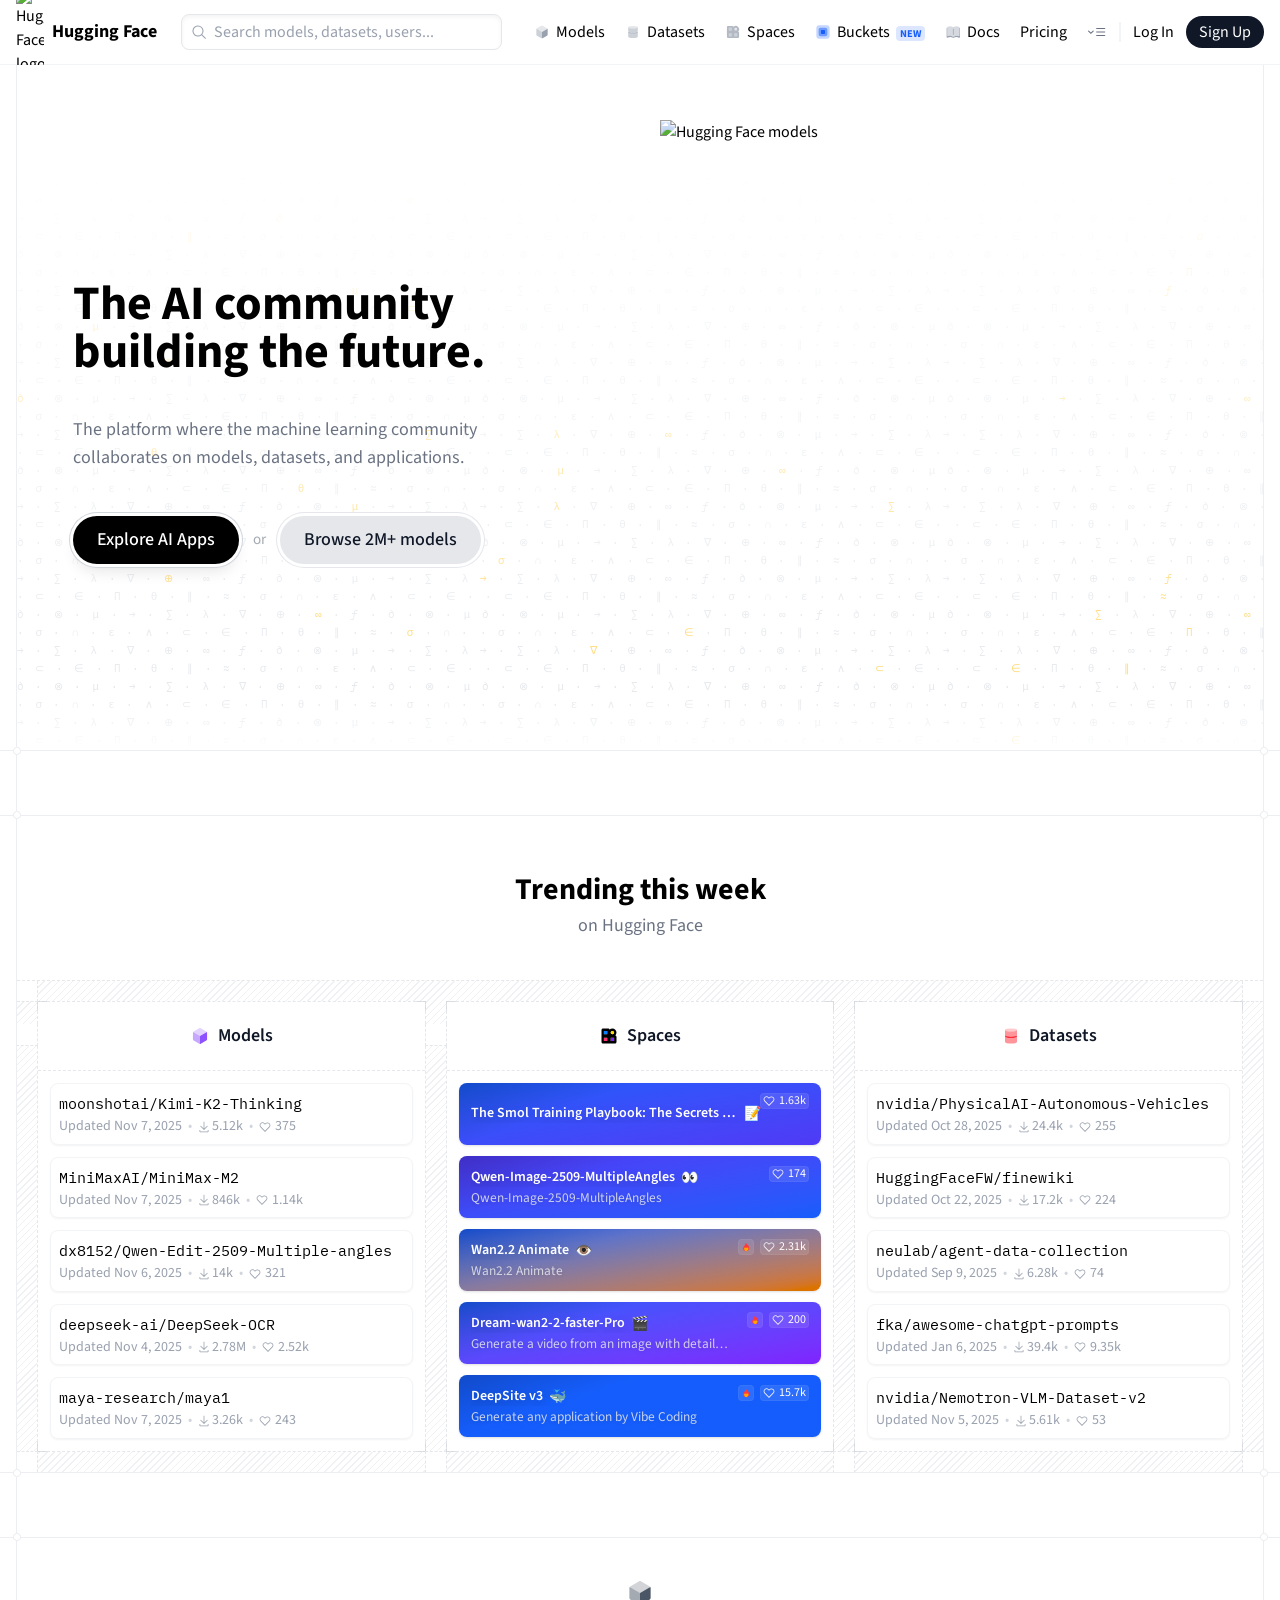
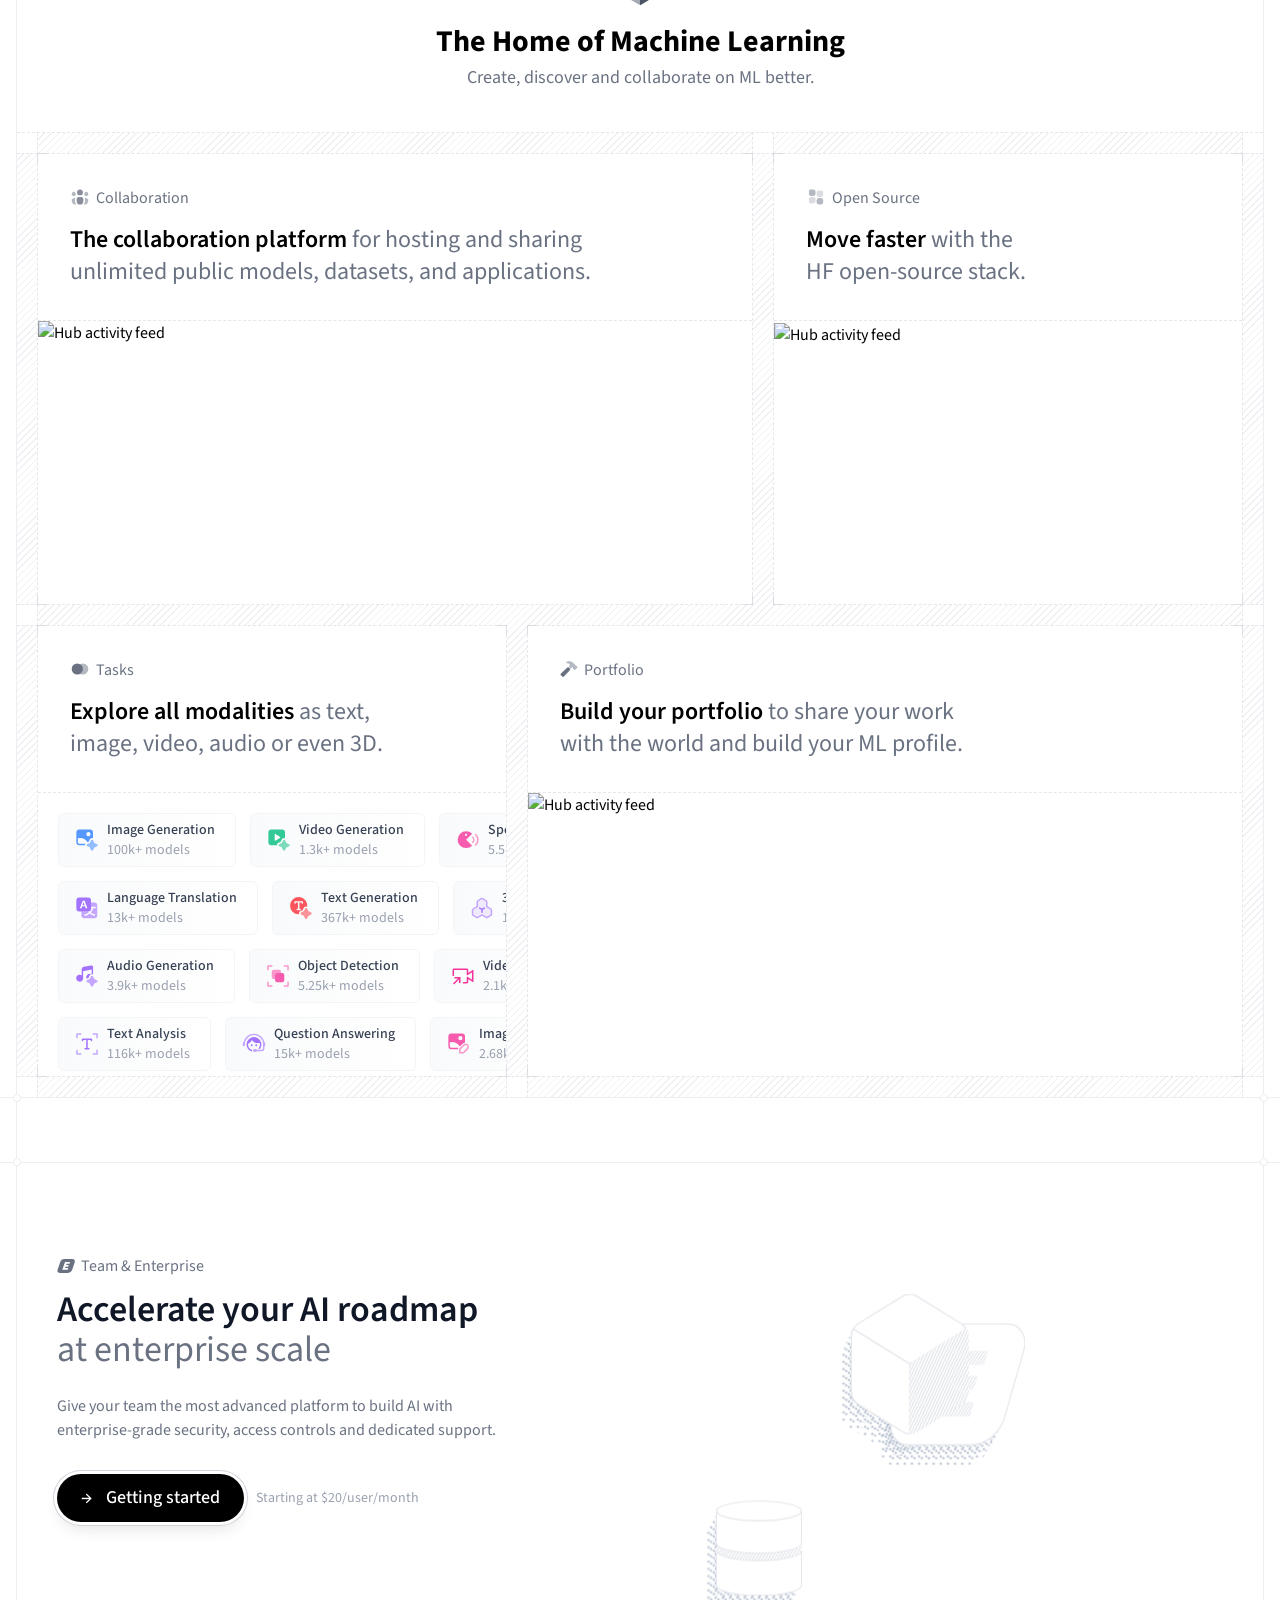
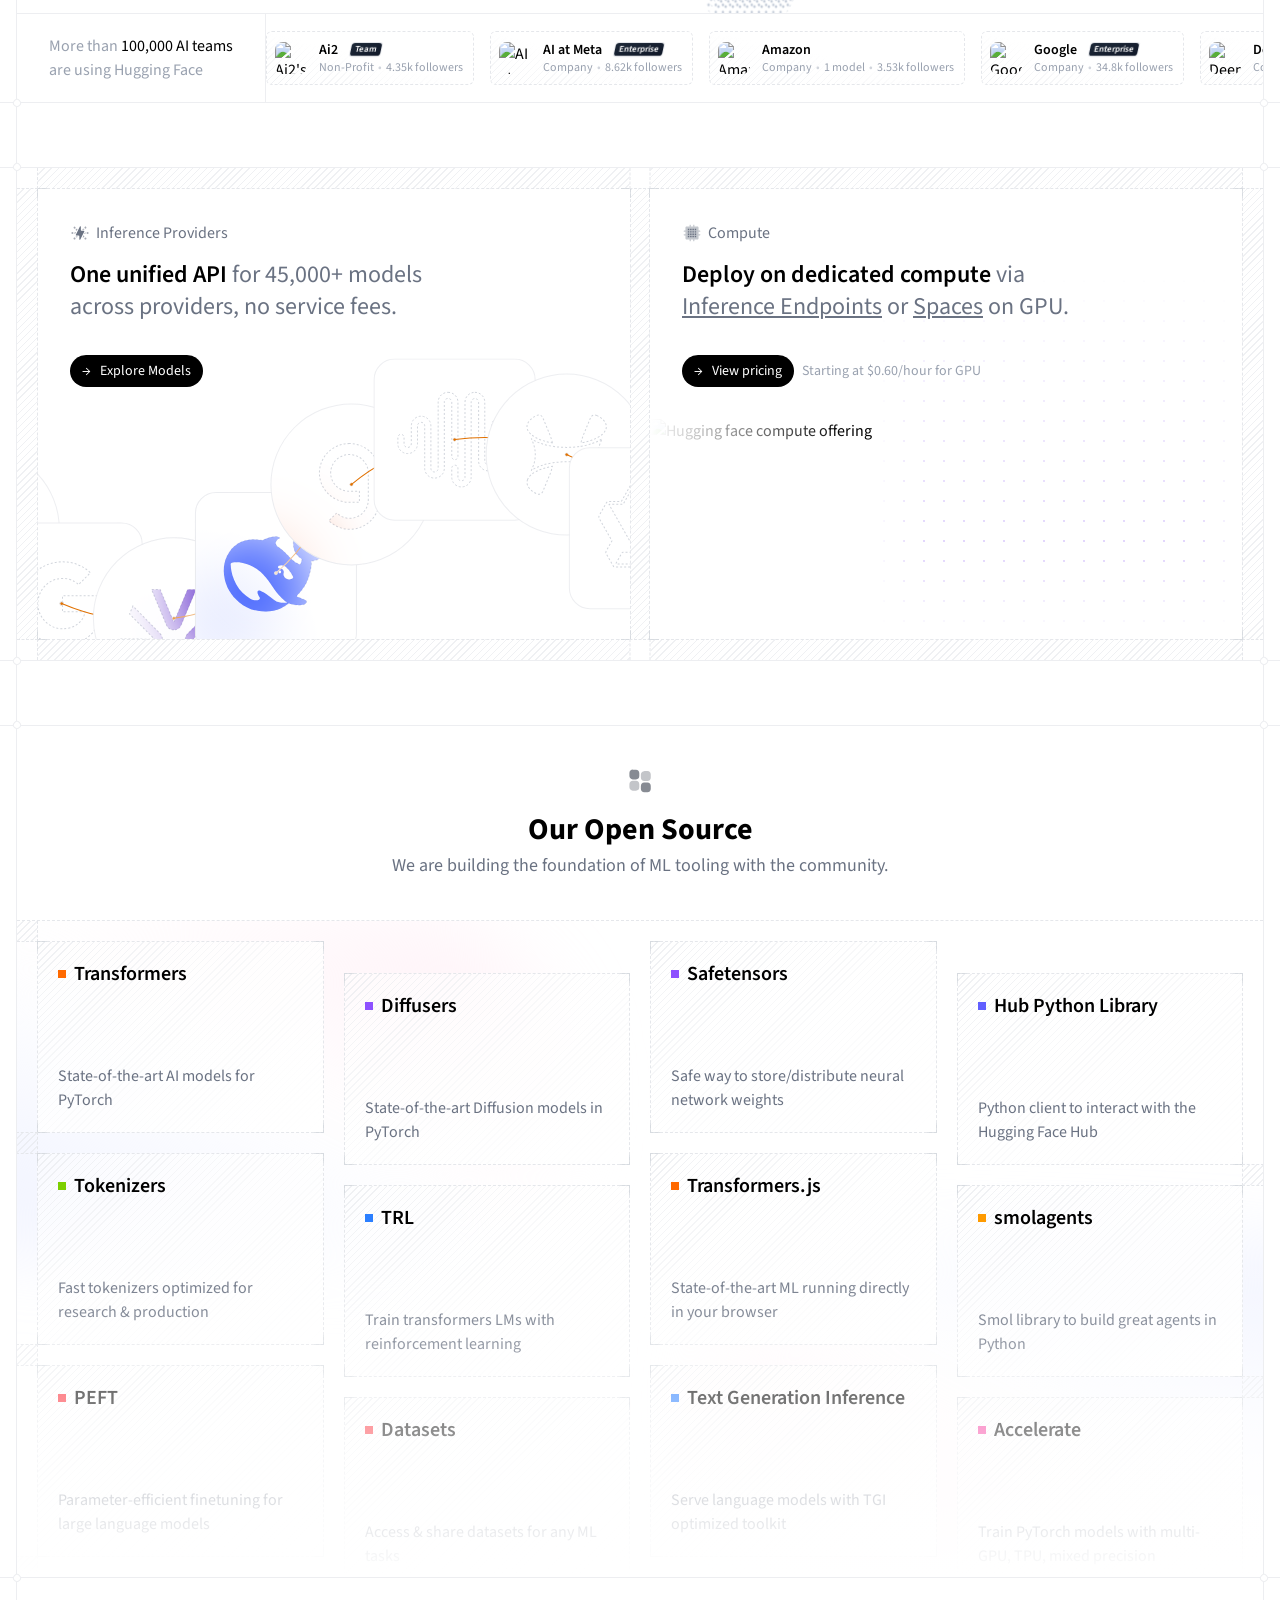
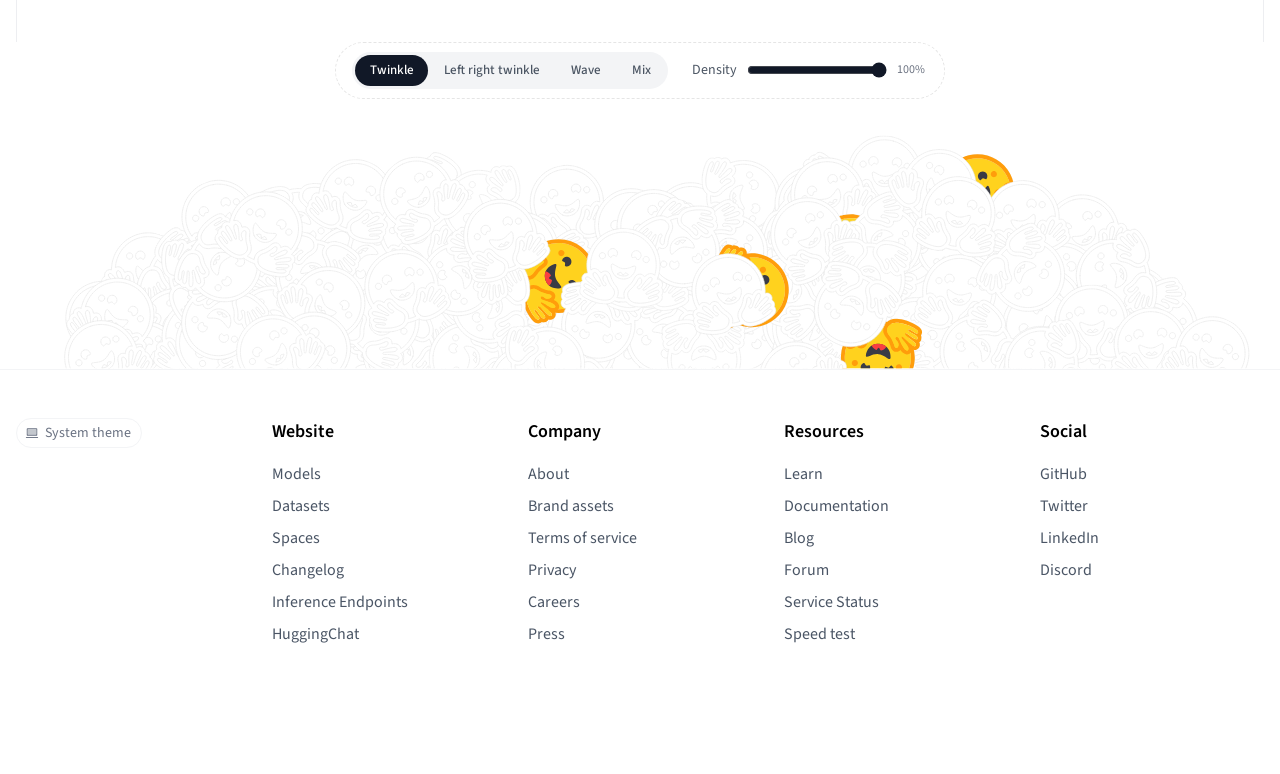
==== commit 9854c1d0: "Wave mask: widen filter region so the blur halo isn't clipped square The Wave mask's blurred reveal " ====
--- a/index.html
+++ b/index.html
@@ -295,7 +295,7 @@
   <div class="pile-stack">
     <!-- Desktop pile: the original hugs.svg inlined, but every logo group is
          now a real in-place slot whose solid/dashed child is toggled by JS. -->
-    <svg id="pile-svg-desktop" xmlns="http://www.w3.org/2000/svg" fill="none" viewBox="0 0 1782 356" preserveAspectRatio="xMidYMax meet" class="pile-desktop pointer-events-none w-full select-none max-lg:hidden" aria-label="Pile of Hugging Face logos"><g clip-path="url(#a)"><g class="hf-slot" data-i="0" data-cx="786.41"><g class="hf-slot__solid" clip-path="url(#b)"><path fill="#fff" d="M836.12 167.37c.3 2.87-.59 5.65-2.4 7.82a13.35 13.35 0 0 1-4.74 3.56 31.8 31.8 0 0 1-7.92 2.3 83.07 83.07 0 0 1-10.06 1.08c-5.08.13-9.86-.16-14.53-1.22-6.69-1.5-12.06-4.42-15.2-9.4a50.9 50.9 0 0 1-12.48-2.88c-5.04 3.03-11.13 3.26-17.75 1.64-4.66-1.13-9.07-3-13.58-5.36a83.82 83.82 0 0 1-8.53-5.44 31.44 31.44 0 0 1-6.06-5.57 13.25 13.25 0 0 1-2.68-5.3 10.46 10.46 0 0 1 1.35-8.07 10.8 10.8 0 0 1 1.21-7.02 11 11 0 0 1 2.2-2.87c-.01-.53 0-1.08.06-1.66a10.95 10.95 0 0 1 4.97-8.15c1.36-.94 2.72-1.5 4.07-1.74a52.75 52.75 0 1 1 100.05 23.28c1.22.85 2.3 2 3.19 3.6a10.98 10.98 0 0 1 .14 11.02 11 11 0 0 1 .7 3.55c.08 2.73-.69 5-2.01 6.83Z"/><path fill="#FFD21E" d="M776.4 161.71a43.9 43.9 0 1 0 20.02-85.5 43.9 43.9 0 0 0-20.02 85.5Z"/><path fill="#FF9D0B" d="M829.15 128.98a43.9 43.9 0 1 0-85.5-20.03 43.9 43.9 0 0 0 85.5 20.03Zm-90.42-21.18a48.96 48.96 0 1 1 95.34 22.33 48.96 48.96 0 0 1-95.34-22.33Z"/><path fill="#3A3B45" d="M803.02 110.58c1.44.92 1.3 4.3 3.09 3.82a6.32 6.32 0 1 0-7.73-4.5c.43 1.6 3.36-.14 4.64.68ZM774.04 103.8c-1.7.18-3.07 3.26-4.46 2.05a6.32 6.32 0 1 1 8.91-.6c-1.08 1.24-2.93-1.62-4.45-1.46ZM781.9 136.78c12.1 2.83 18.52-7.04 19.82-12.57.67-2.88-1.47-2.43-4.93-1.62-3.2.75-7.5 1.8-11.75.8-8.83-2.06-14-12.2-15.3-6.67-1.3 5.53.08 17.23 12.17 20.06Z"/><mask id="c" width="33" height="23" x="769" y="115" maskUnits="userSpaceOnUse" style="mask-type:alpha"><path fill="#fff" d="M781.9 136.78c12.1 2.83 18.52-7.04 19.82-12.57.67-2.88-1.47-2.43-4.93-1.62-3.2.75-7.5 1.8-11.75.8-8.83-2.06-14-12.2-15.3-6.67-1.3 5.53.08 17.23 12.17 20.06Z"/></mask><g mask="url(#c)"><path fill="#F94040" d="M779.27 149.41a10.96 10.96 0 0 0 8.14-20.07c-.95-.57-2.87 2.7-4 2.43-1.06-.24-1.26-4.03-2.29-3.97a10.96 10.96 0 0 0-1.85 21.61Z"/></g><path fill="#FF9D0B" d="M816.68 119.9a4.1 4.1 0 1 0 1.88-8 4.1 4.1 0 0 0-1.88 8ZM759.48 106.5a4.1 4.1 0 1 0 1.87-8 4.1 4.1 0 0 0-1.87 8ZM748.08 118.1c-1.99-.47-3.96-.07-5.55 1.13a7.55 7.55 0 0 0-2.71 4.23 9 9 0 0 0-2.3-.93 6.65 6.65 0 0 0-5.34.92 7.33 7.33 0 0 0-3.33 5.43 7.4 7.4 0 0 0 .34 2.95 6.7 6.7 0 0 0-3.01 2.94 7.42 7.42 0 0 0-.4 6.07l-.39.42a6.6 6.6 0 0 0-1.5 5.65c.59 3.15 3.2 6.13 8.72 9.97 3.43 2.38 6.67 4.15 6.7 4.17a56.03 56.03 0 0 0 12.99 5.1c7.2 1.7 12.87.7 16.86-2.96 6.41-5.89 7.23-12.45 2.5-20.08-2.62-4.22-3.71-9.79-3.93-11-.19-3.5-1.86-7.73-6.05-8.72a7.2 7.2 0 0 0-6.36 1.7 16.58 16.58 0 0 0-2.73-4.28 9.36 9.36 0 0 0-4.5-2.71Zm-1.15 4.92c.63.15 1.33.6 2.05 1.33 2.24 2.28 5.26 12.17 6.32 15.99.36 1.28 1.3 2 2.26 2.23 1.9.44 3.82-1.1 1.18-4.24-3.98-4.74-.9-10.24 1.48-10.06.1 0 .2.02.3.05 2.1.49 2.17 4.3 2.17 4.3s1.12 7.43 4.67 13.16c3.56 5.73 2.93 9.51-1.62 13.68-3.1 2.85-7.76 2.84-12.29 1.78-4.7-1.1-9.26-3.33-11.8-4.67-.12-.06-15.44-8.54-12.44-12 .5-.58 1.14-.71 1.87-.54 2.92.68 7.23 6.29 9.52 6.82.5.12.92-.01 1.2-.5 1.79-3.28-13.67-8.45-11.15-13.21.44-.84 1.16-1.06 2.06-.85 3.87.91 10.95 9.75 12.77 10.17.14.04.25.02.32-.05 1.26-1.26 1-2.4-4.51-7.8-5.52-5.4-9.48-8.8-6.26-10.98.37-.26.82-.3 1.33-.18 3.9.91 11.15 11.46 11.15 11.46s1.88 3.17 3.39 3.52c.35.08.67.01.95-.28 1.49-1.54-7.54-12.43-7.35-16 .12-2.43 1.11-3.44 2.43-3.13Z"/><path fill="#FFD21E" d="M765.74 159.46c4.55-4.17 5.18-7.95 1.62-13.68-3.55-5.73-4.67-13.16-4.67-13.16s-.08-4.18-2.47-4.35c-2.38-.18-5.45 5.32-1.48 10.05 3.97 4.74-2.38 5.83-3.44 2.02-1.06-3.83-4.08-13.71-6.32-16-2.23-2.27-4.3-1.77-4.48 1.8-.19 3.58 8.84 14.47 7.35 16.02-1.49 1.54-4.34-3.25-4.34-3.25s-9.26-13.47-12.48-11.28c-3.22 2.19.74 5.59 6.26 10.98 5.51 5.4 5.77 6.54 4.51 7.8-1.25 1.25-12.64-14.03-15.16-9.27-2.51 4.76 12.95 9.93 11.15 13.2-1.8 3.28-9.58-9.23-12.58-5.77-3 3.46 12.32 11.94 12.45 12 4.98 2.62 17.76 8.69 24.08 2.9Z"/><path fill="#FF9D0B" d="M821.74 135.35a6.6 6.6 0 0 1 4.47 3.48c.55 1.1 1 2.76.55 5 .9-.05 1.73 0 2.48.18a6.65 6.65 0 0 1 4.37 3.2 7.33 7.33 0 0 1 .57 6.35 7.4 7.4 0 0 1-1.61 2.49 6.71 6.71 0 0 1 1.39 3.97 7.42 7.42 0 0 1-2.34 5.6c.06.19.12.37.16.56a6.6 6.6 0 0 1-1.16 5.73c-1.93 2.56-5.59 4.07-12.24 5.06-4.13.61-7.82.76-7.85.76-5.31.13-10-.27-13.91-1.2-7.2-1.68-11.84-5.1-13.79-10.14-3.13-8.12-.95-14.37 6.68-19.1 4.22-2.61 7.67-7.12 8.4-8.11 1.72-3.05 5.1-6.1 9.3-5.12a6.94 6.94 0 0 1 4.94 4.35c1.6-1.25 3.1-2.2 4.34-2.63a9.36 9.36 0 0 1 5.25-.43Zm-1.16 4.92a4.5 4.5 0 0 0-2.42.28c-3.02 1.05-10.12 8.57-12.76 11.52a3.07 3.07 0 0 1-3.02 1c-1.9-.45-2.94-2.68.83-4.33 5.66-2.48 5.35-8.77 3.13-9.67-.1-.04-.19-.07-.29-.09-2.09-.49-3.85 2.9-3.85 2.9s-4.3 6.16-10.03 9.7c-5.73 3.56-6.85 7.23-4.62 13 1.51 3.92 5.7 5.98 10.22 7.04 4.7 1.1 9.77 1.13 12.64 1.06.14 0 17.64-.8 16.48-5.23-.19-.75-.7-1.15-1.43-1.32-2.93-.68-9.27 2.43-11.56 1.9-.51-.13-.82-.43-.85-1-.15-3.72 16-1.5 15.86-6.88-.03-.95-.58-1.46-1.48-1.67-3.86-.9-14.14 3.87-15.96 3.44-.14-.03-.23-.1-.26-.2-.57-1.68.17-2.59 7.5-4.97 7.34-2.39 12.4-3.67 10.5-7.06-.23-.4-.61-.64-1.12-.76-3.9-.9-15.08 5.32-15.08 5.32s-3.1 2-4.6 1.65a.94.94 0 0 1-.73-.67c-.64-2.05 12.28-7.8 13.7-11.08.96-2.22.52-3.57-.8-3.88Z"/><path fill="#FFD21E" d="M787.55 164.57c-2.22-5.76-1.1-9.43 4.63-12.98 5.73-3.55 10.02-9.71 10.02-9.71s1.94-3.7 4.15-2.8c2.22.9 2.53 7.18-3.14 9.66-5.66 2.48-.46 6.28 2.2 3.33 2.64-2.95 9.74-10.47 12.75-11.52 3.02-1.05 4.65.31 3.23 3.6-1.43 3.29-14.35 9.03-13.7 11.08.64 2.05 5.32-.98 5.32-.98s14.29-7.96 16.2-4.56c1.9 3.39-3.15 4.67-10.49 7.06-7.33 2.38-8.07 3.29-7.5 4.97.56 1.69 17.55-6.95 17.7-1.56.14 5.38-16.01 3.15-15.86 6.87.16 3.73 12.69-4.01 13.84.42 1.16 4.43-16.34 5.23-16.49 5.23-5.62.13-19.77-.1-22.86-8.1Z"/></g><g class="hf-slot__dashed" hidden transform="rotate(-13.18 786.41 118.96)"><image class="hf-img-dashed" href="./hf-logo-dashed-light.svg" x="727.09" y="65.86" width="119.84" height="111.23" preserveAspectRatio="xMidYMid meet"/><image class="hf-img-regular" href="./hf-logo-regular.svg" x="727.09" y="65.86" width="119.84" height="111.23" preserveAspectRatio="xMidYMid meet"/></g></g><g class="hf-slot" data-i="1" data-cx="188.51"><g class="hf-slot__solid" clip-path="url(#d)"><path fill="#fff" d="M255.84 231.91a10.47 10.47 0 0 1 1.88 7.97 13.37 13.37 0 0 1-2.3 5.46 31.78 31.78 0 0 1-5.68 5.98 82.81 82.81 0 0 1-8.15 6 58.95 58.95 0 0 1-13.17 6.27c-6.52 2.08-12.64 2.26-17.86-.45a50.98 50.98 0 0 1-12.23 3.8c-2.82 5.16-7.97 8.42-14.5 10.36a59.15 59.15 0 0 1-14.44 2.21c-1.97.08-6.38 0-10.1-.4a31.42 31.42 0 0 1-8.04-1.75 13.26 13.26 0 0 1-4.99-3.23 10.46 10.46 0 0 1-2.9-7.64 10.8 10.8 0 0 1-2.5-6.68c-.04-1.24.13-2.45.46-3.59a10.96 10.96 0 0 1-.6-11c.7-1.5 1.6-2.67 2.63-3.56a52.75 52.75 0 1 1 98.14-30.32c1.5.11 3.01.57 4.58 1.5a10.98 10.98 0 0 1 5.68 9.44 11 11 0 0 1 2.39 2.72 10.88 10.88 0 0 1 1.7 6.91Z"/><path fill="#FFD21E" d="M201.41 257.13a43.9 43.9 0 1 0-25.8-83.94 43.9 43.9 0 0 0 25.8 83.94Z"/><path fill="#FF9D0B" d="M230.48 202.26a43.9 43.9 0 1 0-83.93 25.8 43.9 43.9 0 0 0 83.93-25.8Zm-88.76 27.28a48.96 48.96 0 1 1 93.6-28.76 48.96 48.96 0 0 1-93.6 28.76Z"/><path fill="#3A3B45" d="M198.64 199.55c1.7.07 3.3 3.04 4.6 1.74a6.32 6.32 0 1 0-8.94.01c1.16 1.17 2.82-1.81 4.34-1.75ZM170.19 208.3c-1.37 1.01-1.01 4.36-2.82 4.01a6.32 6.32 0 1 1 7.4-5c-.31 1.61-3.36.07-4.58.98ZM193.61 232.81c11.87-3.65 12.45-15.4 10.78-20.84-.87-2.82-2.5-1.35-5.07 1.09-2.38 2.25-5.58 5.34-9.75 6.62-8.67 2.66-18.25-3.5-16.58 1.94 1.67 5.44 8.75 14.84 20.62 11.2Z"/><mask id="e" width="34" height="24" x="172" y="210" maskUnits="userSpaceOnUse" style="mask-type:alpha"><path fill="#fff" d="M193.6 232.81c11.87-3.65 12.45-15.4 10.78-20.84-.87-2.82-2.5-1.35-5.07 1.09-2.38 2.25-5.58 5.34-9.74 6.62-8.67 2.66-18.26-3.5-16.59 1.94 1.67 5.44 8.75 14.84 20.62 11.2Z"/></mask><g mask="url(#e)"><path fill="#F94040" d="M197.7 245.05a10.96 10.96 0 0 0-3.1-21.43c-1.1-.01-1.11 3.78-2.22 4.12-1.04.32-3.12-2.86-3.98-2.28a10.96 10.96 0 0 0 9.3 19.6Z"/></g><path fill="#FF9D0B" d="M215.13 200.7a4.1 4.1 0 1 0-2.41-7.85 4.1 4.1 0 0 0 2.41 7.85ZM158.97 217.96a4.1 4.1 0 1 0-2.4-7.85 4.1 4.1 0 0 0 2.4 7.85ZM154.98 233.73a6.6 6.6 0 0 0-4.23 3.77 7.55 7.55 0 0 0-.21 5.03c-.9.02-1.72.13-2.46.35a6.65 6.65 0 0 0-4.14 3.49 7.32 7.32 0 0 0-.14 6.37 7.4 7.4 0 0 0 1.78 2.38 6.7 6.7 0 0 0-1.12 4.06 7.42 7.42 0 0 0 2.72 5.43 6.6 6.6 0 0 0 1.42 6.2c2.1 2.42 5.85 3.68 12.56 4.21 4.16.33 7.85.23 7.89.23 5.3-.24 9.94-.95 13.79-2.14 7.07-2.17 11.47-5.9 13.07-11.06 2.57-8.31-.03-14.4-7.96-18.6-4.39-2.32-8.14-6.58-8.94-7.52-1.93-2.93-5.5-5.74-9.62-4.48a6.97 6.97 0 0 0-4.64 4.68 16.58 16.58 0 0 0-4.51-2.33 9.36 9.36 0 0 0-5.26-.07Zm1.48 4.83a4.52 4.52 0 0 1 2.44.11c3.08.85 10.68 7.86 13.52 10.63a3.08 3.08 0 0 0 3.08.79c1.86-.58 2.75-2.88-1.12-4.26-5.82-2.09-5.94-8.38-3.8-9.43l.3-.12c2.05-.63 4.04 2.63 4.04 2.63s4.7 5.85 10.66 9.01 7.32 6.74 5.5 12.64c-1.25 4.02-5.28 6.36-9.72 7.72-4.62 1.42-9.68 1.8-12.54 1.92-.14 0-17.65.4-16.8-4.1.14-.75.63-1.19 1.34-1.4 2.87-.89 9.41 1.78 11.66 1.1.5-.16.8-.48.78-1.05-.1-3.73-16.06-.4-16.29-5.78-.04-.96.48-1.5 1.36-1.77 3.8-1.17 14.37 2.89 16.16 2.34.13-.04.22-.11.25-.21.45-1.72-.35-2.58-7.83-4.46s-12.62-2.81-10.94-6.33c.2-.4.56-.67 1.06-.83 3.83-1.17 15.4 4.28 15.4 4.28s3.23 1.8 4.7 1.34c.34-.1.6-.33.69-.72.5-2.09-12.78-6.94-14.42-10.12-1.12-2.16-.77-3.53.52-3.93Z"/><path fill="#FFD21E" d="M191.08 260.56c1.83-5.9.47-9.48-5.5-12.64-5.96-3.16-10.66-9-10.66-9s-2.18-3.57-4.33-2.52c-2.15 1.05-2.03 7.34 3.8 9.43 5.8 2.08.88 6.23-1.97 3.47-2.84-2.77-10.43-9.78-13.51-10.63-3.08-.84-4.61.64-2.97 3.82 1.64 3.18 14.93 8.03 14.42 10.12-.5 2.09-5.38-.62-5.38-.62s-14.8-6.97-16.47-3.45c-1.67 3.51 3.46 4.45 10.94 6.33 7.48 1.88 8.28 2.74 7.83 4.46-.45 1.72-17.99-5.74-17.76-.36.22 5.37 16.18 2.05 16.28 5.78.1 3.73-12.93-3.14-13.78 1.36-.85 4.5 16.66 4.1 16.8 4.09 5.63-.25 19.72-1.45 22.26-9.64Z"/><path fill="#FF9D0B" d="M227.3 211.5a6.6 6.6 0 0 1 5.6.75 7.55 7.55 0 0 1 3 4.04c.75-.48 1.5-.86 2.24-1.08a6.65 6.65 0 0 1 5.38.55 7.32 7.32 0 0 1 3.7 5.2c.16 1.02.1 2-.14 2.96a6.7 6.7 0 0 1 3.2 2.73c.63 1 1.62 3.2.8 6.02a6.6 6.6 0 0 1 2.3 5.93c-.36 3.18-2.76 6.33-8 10.54-3.27 2.61-6.38 4.6-6.4 4.62a56.02 56.02 0 0 1-12.62 5.98c-7.07 2.17-12.8 1.56-17.02-1.81-6.8-5.44-8.07-11.94-3.87-19.86 2.33-4.39 3.04-10.02 3.17-11.25-.05-3.5 1.33-7.84 5.45-9.1a7.2 7.2 0 0 1 6.46 1.26 16.6 16.6 0 0 1 2.43-4.46 9.37 9.37 0 0 1 4.31-3.02Zm1.48 4.84c-.62.19-1.3.68-1.96 1.46-2.07 2.43-4.42 12.5-5.22 16.38a3.07 3.07 0 0 1-2.1 2.38c-1.86.57-3.88-.83-1.46-4.15 3.64-5 .2-10.27-2.16-9.93l-.3.06c-2.06.64-1.87 4.45-1.87 4.45s-.61 7.49-3.77 13.44c-3.16 5.96-2.27 9.7 2.55 13.55 3.29 2.62 7.94 2.3 12.38.93 4.62-1.42 9.01-3.95 11.45-5.45.12-.08 14.84-9.58 11.6-12.83-.54-.55-1.18-.63-1.9-.41-2.87.88-6.78 6.76-9.03 7.45-.5.16-.92.05-1.23-.42-2.01-3.15 13.06-9.36 10.23-13.94-.5-.8-1.24-.97-2.12-.7-3.8 1.17-10.27 10.47-12.05 11.02-.14.04-.25.03-.33-.04-1.34-1.17-1.16-2.33 3.98-8.08 5.13-5.76 8.85-9.42 5.5-11.39-.4-.22-.85-.24-1.35-.08-3.83 1.17-10.34 12.19-10.34 12.19s-1.66 3.29-3.14 3.74a.94.94 0 0 1-.97-.2c-1.59-1.45 6.68-12.93 6.25-16.48-.3-2.41-1.35-3.35-2.64-2.95Z"/><path fill="#FFD21E" d="M212.5 253.97c-4.83-3.85-5.72-7.58-2.56-13.54 3.16-5.96 3.77-13.44 3.77-13.44s-.2-4.18 2.17-4.51c2.37-.34 5.8 4.94 2.16 9.93-3.64 5 2.77 5.65 3.57 1.77.8-3.88 3.14-13.96 5.21-16.38 2.08-2.43 4.17-2.07 4.6 1.49.43 3.55-7.84 15.03-6.24 16.47 1.59 1.45 4.1-3.53 4.1-3.53s8.33-14.08 11.69-12.1c3.36 1.96-.37 5.62-5.5 11.38-5.13 5.75-5.31 6.91-3.97 8.08 1.34 1.17 11.65-14.85 14.49-10.28 2.84 4.58-12.24 10.8-10.22 13.93 2.01 3.15 8.93-9.86 12.16-6.61 3.23 3.24-11.49 12.75-11.6 12.82-4.8 2.95-17.14 9.88-23.84 4.53Z"/></g><g class="hf-slot__dashed" hidden transform="rotate(17.09 188.51 215.16)"><image class="hf-img-dashed" href="./hf-logo-dashed-light.svg" x="129.19" y="162.06" width="119.84" height="111.23" preserveAspectRatio="xMidYMid meet"/><image class="hf-img-regular" href="./hf-logo-regular.svg" x="129.19" y="162.06" width="119.84" height="111.23" preserveAspectRatio="xMidYMid meet"/></g></g><g class="hf-slot" data-i="2" data-cx="1285.03"><g class="hf-slot__solid" clip-path="url(#f)"><path fill="#fff" d="M1352.47 291.15c2.6 1.28 4.48 3.5 5.35 6.19.65 1.95.73 3.88.49 5.9a31.72 31.72 0 0 1-2.27 7.94 82.4 82.4 0 0 1-4.44 9.09 58.96 58.96 0 0 1-8.77 11.65c-4.83 4.86-10.17 7.85-16.05 7.86a51.22 51.22 0 0 1-9.09 9.03c-.11 5.88-3.16 11.15-8.06 15.9a59.06 59.06 0 0 1-11.76 8.64 84.94 84.94 0 0 1-9.14 4.32 31.5 31.5 0 0 1-7.95 2.17c-2.04.22-3.97.12-5.91-.55a10.43 10.43 0 0 1-6.11-5.44c-2.1-.86-3.94-2.4-5.3-4.76a11.1 11.1 0 0 1-1.26-3.4 10.95 10.95 0 0 1-5.63-9.48c-.07-1.65.19-3.1.7-4.36a52.75 52.75 0 1 1 72.97-72.3c1.37-.59 2.92-.88 4.74-.8a10.97 10.97 0 0 1 9.4 5.76c1.16.24 2.31.66 3.38 1.3a10.85 10.85 0 0 1 4.71 5.34Z"/><path fill="#FFD21E" d="M1315.89 338.7a43.9 43.9 0 1 0-61.72-62.48 43.9 43.9 0 0 0 61.72 62.47Z"/><path fill="#FF9D0B" d="M1316.27 276.6a43.9 43.9 0 1 0-62.47 61.71 43.9 43.9 0 0 0 62.47-61.7Zm-66.06 65.26a48.96 48.96 0 1 1 69.66-68.81 48.96 48.96 0 0 1-69.66 68.81Z"/><path fill="#3A3B45" d="M1286.78 288.93c1.55-.73 4.33 1.18 4.88-.58a6.31 6.31 0 1 0-7.91 4.15c1.57.49 1.65-2.92 3.03-3.57ZM1265.61 309.85c-.74 1.53 1.13 4.34-.64 4.87a6.32 6.32 0 1 1 4.24-7.87c.48 1.58-2.93 1.62-3.6 3ZM1297.72 320.75c8.83-8.73 3.9-19.42-.09-23.47-2.08-2.1-2.84-.04-4 3.32-1.06 3.1-2.47 7.3-5.57 10.37-6.45 6.37-17.8 5.35-13.8 9.4 3.99 4.05 14.62 9.1 23.46.38Z"/><mask id="g" width="30" height="30" x="1273" y="296" maskUnits="userSpaceOnUse" style="mask-type:alpha"><path fill="#fff" d="M1297.72 320.75c8.84-8.73 3.91-19.42-.09-23.47-2.08-2.1-2.83-.04-3.99 3.31-1.07 3.1-2.48 7.32-5.58 10.38-6.45 6.37-17.79 5.35-13.8 9.4 4 4.04 14.63 9.1 23.46.38Z"/></mask><g mask="url(#g)"><path fill="#F94040" d="M1307.01 329.7a10.96 10.96 0 0 0-12.22-17.78l-.44.21c-.99.5.76 3.87-.07 4.69-.77.76-4.08-1.1-4.58-.19a10.97 10.97 0 0 0 17.31 13.07Z"/></g><path fill="#FF9D0B" d="M1301.94 282.32a4.1 4.1 0 1 0-5.77-5.84 4.1 4.1 0 0 0 5.77 5.84ZM1260.15 323.61a4.1 4.1 0 1 0-5.77-5.84 4.1 4.1 0 0 0 5.77 5.84ZM1263.9 339.44a6.62 6.62 0 0 0-2 5.3c.1 1.22.59 2.88 2.14 4.55-.78.43-1.47.91-2.02 1.45a6.65 6.65 0 0 0-2.05 5 7.31 7.31 0 0 0 2.82 5.72 7.39 7.39 0 0 0 2.68 1.29c-.16 1.38.13 2.8.89 4.1a7.39 7.39 0 0 0 4.92 3.57l.14.55a6.61 6.61 0 0 0 3.99 4.29c2.98 1.17 6.89.55 13.08-2.08 3.84-1.63 7.07-3.43 7.1-3.45a55.95 55.95 0 0 0 11.23-8.28c5.27-5.2 7.44-10.53 6.47-15.85-1.57-8.56-6.69-12.75-15.66-12.8-4.97-.03-10.27-2.07-11.41-2.54-3.06-1.7-7.53-2.54-10.6.5-.26.25-.5.52-.72.82a7.23 7.23 0 0 0-1.23 5.46 16.53 16.53 0 0 0-5.07.02 9.4 9.4 0 0 0-4.7 2.38Zm3.55 3.6a4.5 4.5 0 0 1 2.22-1.04c3.12-.68 13.1 2.03 16.9 3.17a3.07 3.07 0 0 0 3.09-.73c1.39-1.37 1.11-3.82-2.96-3.25-6.13.84-9.15-4.69-7.73-6.61.06-.09.13-.16.2-.23 1.53-1.51 4.81.45 4.81.45s6.87 3.01 13.62 3.05c6.74.04 9.61 2.6 10.72 8.66.75 4.14-1.74 8.08-5.05 11.35-3.43 3.4-7.74 6.06-10.22 7.5-.12.07-15.46 8.53-16.79 4.15-.22-.74 0-1.35.53-1.87 2.14-2.12 9.18-2.78 10.85-4.43.38-.37.48-.79.21-1.28-1.82-3.26-14.43 7.07-17.11 2.4-.48-.82-.28-1.54.38-2.19 2.82-2.8 14.08-4.09 15.41-5.4.1-.1.14-.2.12-.3-.4-1.74-1.5-2.13-9-.33-7.51 1.8-12.49 3.34-12.63-.55-.02-.45.18-.86.55-1.22 2.86-2.82 15.64-3.34 15.64-3.34s3.69.1 4.79-1a.94.94 0 0 0 .27-.94c-.52-2.09-14.54-.24-17.47-2.3-1.98-1.4-2.31-2.77-1.35-3.73Z"/><path fill="#FFD21E" d="M1308.32 346.51c-1.11-6.07-3.98-8.62-10.72-8.66-6.75-.04-13.63-3.05-13.63-3.05s-3.58-2.15-5-.22c-1.42 1.92 1.6 7.45 7.72 6.6 6.13-.84 3.67 5.12-.12 3.99-3.8-1.14-13.78-3.85-16.9-3.17-3.12.68-3.8 2.7-.87 4.76 2.93 2.06 16.95.21 17.47 2.3.52 2.08-5.06 1.94-5.06 1.94s-16.34.67-16.19 4.56c.14 3.89 5.12 2.34 12.62.55 7.51-1.8 8.61-1.4 9.01.33.39 1.73-18.6 3.23-15.92 7.9 2.69 4.66 15.3-5.67 17.11-2.41 1.82 3.26-12.91 3.2-11.58 7.58s16.67-4.08 16.79-4.15c4.86-2.82 16.81-10.41 15.27-18.85Z"/><path fill="#FF9D0B" d="M1317.72 286.27a6.6 6.6 0 0 1 5.33-1.94c1.22.12 2.88.62 4.52 2.2a9 9 0 0 1 1.48-2 6.65 6.65 0 0 1 5.03-2 7.32 7.32 0 0 1 5.68 2.9 7.24 7.24 0 0 1 1.25 2.69 6.7 6.7 0 0 1 4.1.94 7.4 7.4 0 0 1 3.5 4.96l.56.16a6.59 6.59 0 0 1 4.23 4.03c1.14 3 .47 6.9-2.23 13.05a83.14 83.14 0 0 1-3.54 7.06 56.14 56.14 0 0 1-8.41 11.14c-5.27 5.2-10.62 7.3-15.93 6.27-8.55-1.67-12.67-6.85-12.62-15.82.04-4.96-1.94-10.29-2.39-11.44-1.67-3.08-2.45-7.56.61-10.59a7.21 7.21 0 0 1 6.32-1.87 16.7 16.7 0 0 1 .08-5.07 9.42 9.42 0 0 1 2.43-4.67Zm3.55 3.6c-.45.45-.82 1.2-1.05 2.2-.72 3.1 1.87 13.12 2.95 16.93a3.06 3.06 0 0 1-.76 3.09c-1.38 1.37-3.83 1.06-3.22-3 .92-6.12-4.57-9.2-6.51-7.8-.09.05-.16.12-.23.19-1.53 1.5.4 4.8.4 4.8s2.92 6.92 2.88 13.66c-.05 6.75 2.47 9.64 8.53 10.83 4.13.8 8.09-1.64 11.4-4.9 3.44-3.4 6.16-7.68 7.63-10.14.07-.12 8.72-15.35 4.35-16.74-.73-.23-1.35 0-1.88.51-2.13 2.12-2.88 9.15-4.55 10.8-.38.37-.8.47-1.29.19-3.24-1.86 7.25-14.34 2.62-17.08-.82-.49-1.55-.3-2.2.35-2.83 2.8-4.26 14.03-5.59 15.35-.1.1-.2.14-.31.11-1.72-.41-2.1-1.52-.21-9 1.88-7.48 3.49-12.45-.4-12.64-.45-.02-.86.18-1.23.55-2.85 2.81-3.53 15.6-3.53 15.6s.05 3.68-1.05 4.76a.93.93 0 0 1-.95.26c-2.08-.54-.06-14.54-2.09-17.5-1.37-2-2.74-2.34-3.71-1.38Z"/><path fill="#FFD21E" d="M1324.25 330.77c-6.05-1.19-8.57-4.08-8.52-10.83.04-6.74-2.89-13.65-2.89-13.65s-2.11-3.62-.16-5.01c1.94-1.4 7.43 1.7 6.51 7.8-.92 6.12 5.07 3.73 3.98-.08-1.09-3.8-3.67-13.82-2.95-16.93.71-3.11 2.73-3.77 4.76-.81 2.02 2.95.01 16.95 2.09 17.5 2.08.54 2-5.04 2-5.04s.87-16.33 4.76-16.14c3.89.2 2.28 5.16.39 12.63-1.88 7.49-1.51 8.6.22 9.01 1.73.42 3.46-18.56 8.09-15.82 4.64 2.75-5.85 15.23-2.61 17.09 3.24 1.85 3.35-12.88 7.72-11.5 4.37 1.38-4.28 16.62-4.35 16.74-2.88 4.83-10.62 16.68-19.04 15.04Z"/></g><g class="hf-slot__dashed" hidden transform="rotate(44.65 1285.03 307.46)"><image class="hf-img-dashed" href="./hf-logo-dashed-light.svg" x="1225.71" y="254.36" width="119.84" height="111.23" preserveAspectRatio="xMidYMid meet"/><image class="hf-img-regular" href="./hf-logo-regular.svg" x="1225.71" y="254.36" width="119.84" height="111.23" preserveAspectRatio="xMidYMid meet"/></g></g><g class="hf-slot" data-i="3" data-cx="604.23"><g class="hf-slot__solid" clip-path="url(#h)"><path fill="#fff" d="M537.41 140.5a10.46 10.46 0 0 1-5.56-6 13.35 13.35 0 0 1-.7-5.9c.22-2.43.92-5.05 2-8 1.3-3.5 3.17-7.5 4.12-9.24a58.95 58.95 0 0 1 8.36-11.95c4.66-5.02 9.88-8.2 15.77-8.42a51 51 0 0 1 8.77-9.34c-.1-5.88 2.76-11.25 7.5-16.17a59.18 59.18 0 0 1 11.45-9.04 83.84 83.84 0 0 1 8.98-4.64 31.43 31.43 0 0 1 7.87-2.45c2.03-.29 3.96-.25 5.93.35 2.7.83 4.97 2.65 6.3 5.22a10.8 10.8 0 0 1 5.45 4.58c.66 1.05 1.11 2.2 1.38 3.35a10.96 10.96 0 0 1 5.96 9.28 10.4 10.4 0 0 1-.54 4.38 52.75 52.75 0 0 1-37.55 97.2 53.21 53.21 0 0 1-12.1-4.18 52.66 52.66 0 0 1-20.76-18.22c-1.35.63-2.9.98-4.7.95a10.98 10.98 0 0 1-9.61-5.41c-1.17-.2-2.33-.59-3.42-1.18a10.88 10.88 0 0 1-4.9-5.18Z"/><path fill="#FFD21E" d="M572.31 91.7a43.9 43.9 0 1 0 63.85 60.28 43.9 43.9 0 0 0-63.85-60.28Z"/><path fill="#FF9D0B" d="M574.1 153.77a43.9 43.9 0 1 0 60.28-63.86 43.9 43.9 0 0 0-60.28 63.86Zm63.75-67.53a48.96 48.96 0 1 1-67.22 71.2 48.96 48.96 0 0 1 67.22-71.2Z"/><path fill="#3A3B45" d="M603.14 140.42c-1.52.78-4.36-1.03-4.85.75a6.32 6.32 0 1 0 7.76-4.42c-1.59-.44-1.55 2.97-2.9 3.67ZM623.57 118.78c.7-1.56-1.28-4.3.47-4.9a6.32 6.32 0 1 1-3.97 8.01c-.52-1.56 2.88-1.72 3.5-3.11ZM591.1 109c-8.53 9.03-3.23 19.55.9 23.45 2.16 2.03 2.84-.06 3.88-3.45.96-3.14 2.22-7.4 5.21-10.56 6.23-6.6 17.6-5.98 13.47-9.88-4.14-3.9-14.94-8.59-23.46.44Z"/><mask id="i" width="30" height="31" x="586" y="103" maskUnits="userSpaceOnUse" style="mask-type:alpha"><path fill="#fff" d="M591.1 109c-8.53 9.03-3.23 19.55.9 23.45 2.16 2.03 2.84-.05 3.88-3.45.96-3.14 2.22-7.4 5.21-10.56 6.23-6.6 17.6-5.97 13.47-9.88-4.14-3.9-14.94-8.59-23.46.44Z"/></mask><g mask="url(#i)"><path fill="#F94040" d="M581.5 100.38a10.96 10.96 0 0 0 13.27 17.11c.96-.53-.9-3.83-.1-4.68.75-.79 4.12.95 4.59.02a10.96 10.96 0 0 0-17.76-12.45Z"/></g><path fill="#FF9D0B" d="M588.22 147.55a4.1 4.1 0 1 0 5.97 5.64 4.1 4.1 0 0 0-5.97-5.64ZM628.56 104.83a4.1 4.1 0 1 0 5.97 5.64 4.1 4.1 0 0 0-5.97-5.64ZM624.25 89.15a6.59 6.59 0 0 0 1.81-5.37 7.54 7.54 0 0 0-2.3-4.48 8.98 8.98 0 0 0 1.97-1.52 6.65 6.65 0 0 0 1.88-5.07 7.32 7.32 0 0 0-3.02-5.62 7.4 7.4 0 0 0-2.72-1.18 6.7 6.7 0 0 0-1.03-4.08 7.42 7.42 0 0 0-5.04-3.39 6.6 6.6 0 0 0-4.3-4.7c-3.02-1.06-6.9-.3-13 2.54-3.79 1.77-6.95 3.68-6.97 3.7a55.98 55.98 0 0 0-10.95 8.66c-5.07 5.38-7.06 10.78-5.9 16.06 1.86 8.51 7.13 12.52 16.1 12.26 4.96-.15 10.32 1.7 11.48 2.13 3.12 1.6 7.62 2.28 10.58-.85a7.2 7.2 0 0 0 1.73-6.35c2.02.15 3.79.12 5.07-.2a9.36 9.36 0 0 0 4.6-2.54Zm-3.68-3.47a4.5 4.5 0 0 1-2.18 1.1c-3.09.79-13.16-1.57-17-2.57a3.07 3.07 0 0 0-3.06.83c-1.34 1.42-.97 3.86 3.08 3.15 6.09-1.05 9.3 4.36 7.95 6.34a2 2 0 0 1-.2.24c-1.47 1.56-4.81-.3-4.81-.3s-6.98-2.76-13.72-2.57c-6.74.2-9.7-2.25-11.02-8.28-.9-4.1 1.46-8.13 4.65-11.51 3.31-3.51 7.53-6.33 9.95-7.86.12-.07 15.16-9.06 16.64-4.73.25.73.04 1.35-.47 1.9-2.06 2.18-9.07 3.08-10.69 4.8-.36.38-.45.8-.16 1.28 1.93 3.2 14.17-7.57 17.02-3 .5.8.33 1.54-.3 2.2-2.73 2.9-13.93 4.58-15.22 5.94-.1.1-.13.2-.1.31.45 1.72 1.57 2.07 9 .01 7.44-2.05 12.36-3.77 12.64.11.03.45-.16.86-.51 1.24-2.75 2.91-15.52 3.88-15.52 3.88s-3.68.04-4.74 1.16a.94.94 0 0 0-.24.96c.59 2.07 14.54-.26 17.54 1.7 2.03 1.32 2.4 2.68 1.47 3.67Z"/><path fill="#FFD21E" d="M579.61 83.62c1.32 6.03 4.27 8.48 11.02 8.28 6.74-.2 13.72 2.57 13.72 2.57s3.65 2.03 5 .06c1.36-1.98-1.85-7.4-7.95-6.34-6.08 1.06-3.84-4.98 0-3.98 3.83 1 13.9 3.36 17 2.57 3.09-.78 3.7-2.82.7-4.78-3-1.96-16.95.38-17.54-1.69-.6-2.06 4.98-2.12 4.98-2.12s16.3-1.24 16.03-5.12c-.28-3.88-5.2-2.16-12.64-.1-7.43 2.05-8.55 1.7-9-.02-.46-1.72 18.47-3.88 15.62-8.45-2.85-4.57-15.09 6.2-17.02 3-1.92-3.2 12.8-3.64 11.32-7.98-1.48-4.33-16.52 4.66-16.64 4.73-4.76 3-16.43 11-14.6 19.37Z"/><path fill="#FF9D0B" d="M572.31 144.16a6.59 6.59 0 0 1-5.25 2.12 7.54 7.54 0 0 1-4.6-2.04c-.41.8-.88 1.49-1.4 2.05a6.65 6.65 0 0 1-4.96 2.17 7.32 7.32 0 0 1-5.78-2.7 7.4 7.4 0 0 1-1.35-2.64 6.7 6.7 0 0 1-4.13-.8 7.42 7.42 0 0 1-3.67-4.84 6.6 6.6 0 0 1-4.93-4.02c-1.24-2.95-.7-6.87 1.78-13.12 1.55-3.88 3.27-7.15 3.29-7.17a55.97 55.97 0 0 1 8.02-11.43c5.07-5.38 10.36-7.67 15.7-6.82 8.6 1.37 12.9 6.4 13.15 15.37.15 4.96 2.3 10.21 2.8 11.34 1.77 3.03 2.7 7.48-.25 10.61a7.21 7.21 0 0 1-6.24 2.1c.27 2 .34 3.77.09 5.07a9.36 9.36 0 0 1-2.27 4.75Zm-3.67-3.47c.44-.47.78-1.23.98-2.24.6-3.14-2.33-13.05-3.55-16.82-.4-1.27-.02-2.4.66-3.11 1.34-1.42 3.79-1.2 3.32 2.89-.7 6.14 4.89 9.03 6.78 7.57l.23-.2c1.47-1.57-.57-4.8-.57-4.8s-3.17-6.8-3.36-13.55c-.19-6.74-2.8-9.55-8.9-10.52-4.15-.66-8.03 1.92-11.23 5.3-3.31 3.51-5.88 7.88-7.26 10.4-.07.11-8.18 15.64-3.77 16.87.74.2 1.35-.03 1.86-.57 2.06-2.2 2.56-9.24 4.18-10.95.36-.38.77-.5 1.27-.23 3.3 1.73-6.74 14.58-2.01 17.16.83.46 1.55.24 2.18-.43 2.73-2.9 3.77-14.17 5.05-15.53.1-.1.2-.15.3-.13 1.74.36 2.16 1.45.53 9-1.62 7.53-3.05 12.55.84 12.6.45.01.85-.2 1.2-.58 2.76-2.91 3-15.71 3-15.71s-.19-3.68.87-4.8a.94.94 0 0 1 .95-.3c2.1.47.57 14.53 2.7 17.41 1.44 1.96 2.82 2.25 3.75 1.27Z"/><path fill="#FFD21E" d="M564.24 99.91c6.09.98 8.7 3.78 8.9 10.52.19 6.74 3.35 13.55 3.35 13.55s2.24 3.54.34 5c-1.89 1.46-7.48-1.43-6.78-7.57.7-6.14-5.2-3.55-3.97.22 1.22 3.77 4.15 13.69 3.54 16.82-.6 3.13-2.6 3.86-4.73.97-2.13-2.88-.6-16.94-2.7-17.4-2.1-.48-1.82 5.1-1.82 5.1s-.3 16.34-4.2 16.29c-3.89-.06-2.46-5.07-.83-12.62 1.62-7.54 1.2-8.63-.53-8.99-1.75-.36-2.81 18.67-7.54 16.09-4.73-2.58 5.32-15.42 2.02-17.16-3.3-1.74-2.9 12.98-7.32 11.76-4.4-1.24 3.7-16.76 3.77-16.89 2.71-4.93 10.03-17.04 18.5-15.69Z"/></g><g class="hf-slot__dashed" hidden transform="rotate(-133.35 604.23 121.84)"><image class="hf-img-dashed" href="./hf-logo-dashed-light.svg" x="544.91" y="68.74" width="119.84" height="111.23" preserveAspectRatio="xMidYMid meet"/><image class="hf-img-regular" href="./hf-logo-regular.svg" x="544.91" y="68.74" width="119.84" height="111.23" preserveAspectRatio="xMidYMid meet"/></g></g><g class="hf-slot" data-i="4" data-cx="495.67"><g class="hf-slot__solid" clip-path="url(#j)"><path fill="#fff" d="M431.42 395.9a10.47 10.47 0 0 1-6.21-5.33 13.36 13.36 0 0 1-1.37-5.77c-.07-2.44.33-5.13 1.06-8.18a82.89 82.89 0 0 1 3.04-9.65c1.91-4.7 4.1-8.97 6.93-12.83 4.05-5.53 8.87-9.29 14.7-10.18a50.96 50.96 0 0 1 7.64-10.29c-.78-5.82 1.45-11.49 5.58-16.92a59.16 59.16 0 0 1 10.35-10.3 83.9 83.9 0 0 1 8.39-5.63 31.44 31.44 0 0 1 7.53-3.33c1.99-.53 3.9-.71 5.93-.34 2.77.51 5.24 2.06 6.86 4.46a10.8 10.8 0 0 1 5.94 3.92c.78.98 1.36 2.06 1.75 3.17.5.2 1 .43 1.5.72a10.96 10.96 0 0 1 5.49 7.81c.32 1.63.28 3.1-.04 4.42a52.75 52.75 0 0 1-26.14 100.87 53.28 53.28 0 0 1-12.5-2.76 52.79 52.79 0 0 1-22.71-15.72 10.46 10.46 0 0 1-4.57 1.49 10.98 10.98 0 0 1-10.16-4.28 11.03 11.03 0 0 1-3.53-.78 10.89 10.89 0 0 1-5.46-4.58Z"/><path fill="#FFD21E" d="M460.5 343.42a43.9 43.9 0 1 0 70.34 52.55 43.9 43.9 0 0 0-70.35-52.55Z"/><path fill="#FF9D0B" d="M469.39 404.87a43.9 43.9 0 1 0 52.55-70.35 43.9 43.9 0 0 0-52.55 70.35Zm55.57-74.4a48.96 48.96 0 1 1-58.6 78.45 48.96 48.96 0 0 1 58.6-78.45Z"/><path fill="#3A3B45" d="M514.51 364.43c.51-1.63-1.76-4.13-.09-4.91a6.32 6.32 0 1 1-3.02 8.4c-.7-1.48 2.66-2.03 3.11-3.49ZM481.13 358.45c-7.43 9.95-.96 19.78 3.6 23.19 2.37 1.76 2.81-.38 3.45-3.88.6-3.22 1.36-7.6 3.97-11.09 5.43-7.26 16.8-7.95 12.24-11.35-4.56-3.4-15.82-6.82-23.26 3.13Z"/><mask id="k" width="29" height="32" x="477" y="351" maskUnits="userSpaceOnUse" style="mask-type:alpha"><path fill="#fff" d="M481.14 358.45c-7.43 9.95-.96 19.78 3.6 23.19 2.36 1.76 2.8-.38 3.45-3.87.59-3.23 1.35-7.6 3.96-11.1 5.43-7.26 16.8-7.95 12.24-11.35-4.55-3.4-15.82-6.82-23.25 3.13Z"/></mask><g mask="url(#k)"><path fill="#F94040" d="M470.6 350.98a10.96 10.96 0 0 0 15.15 15.48c.9-.64-1.33-3.7-.63-4.64.65-.87 4.2.47 4.55-.5a10.96 10.96 0 0 0-19.06-10.34Z"/></g><path fill="#FF9D0B" d="M517.87 350a4.1 4.1 0 1 0 6.57 4.92 4.1 4.1 0 0 0-6.58-4.92ZM511.79 334.92a6.6 6.6 0 0 0 1.18-5.54 7.55 7.55 0 0 0-2.8-4.19 9 9 0 0 0 1.78-1.73 6.65 6.65 0 0 0 1.29-5.25 7.32 7.32 0 0 0-3.65-5.24 7.39 7.39 0 0 0-2.83-.87 6.71 6.71 0 0 0-1.5-3.93 7.42 7.42 0 0 0-5.4-2.78 6.6 6.6 0 0 0-4.8-4.17c-3.12-.72-6.9.48-12.62 4-3.56 2.2-6.48 4.45-6.5 4.47a56.03 56.03 0 0 0-9.89 9.87c-4.42 5.92-5.78 11.52-4.02 16.64 2.83 8.23 8.52 11.6 17.4 10.32 4.91-.71 10.46.51 11.66.8 3.28 1.23 7.83 1.39 10.4-2.06a7.2 7.2 0 0 0 .99-6.51c2.03-.08 3.78-.31 5.02-.79a9.37 9.37 0 0 0 4.29-3.04Zm-4.05-3.03a4.5 4.5 0 0 1-2.04 1.35c-2.98 1.14-13.26-.05-17.18-.6a3.07 3.07 0 0 0-2.95 1.18c-1.17 1.56-.53 3.94 3.42 2.77 5.92-1.75 9.73 3.27 8.62 5.38l-.16.26c-1.29 1.72-4.82.27-4.82.27s-7.25-1.95-13.93-.98c-6.67.97-9.88-1.13-11.89-6.96-1.37-3.99.5-8.25 3.3-11.98 2.88-3.86 6.75-7.15 8.98-8.94.11-.09 14.02-10.75 15.99-6.61.33.7.2 1.33-.25 1.93-1.8 2.4-8.66 4.11-10.07 6-.31.42-.36.85-.01 1.3 2.28 2.95 13.2-9.15 16.56-4.94.6.74.5 1.5-.05 2.23-2.38 3.18-13.31 6.14-14.43 7.64-.09.11-.12.22-.08.32.65 1.65 1.8 1.87 8.95-1.02 7.15-2.9 11.85-5.17 12.57-1.35.09.44-.05.88-.37 1.3-2.4 3.2-14.96 5.63-14.96 5.63s-3.66.46-4.58 1.7a.94.94 0 0 0-.13.98c.83 1.98 14.41-1.94 17.62-.34 2.17 1.09 2.7 2.4 1.89 3.48Z"/><path fill="#FFD21E" d="M466.81 334.55c2 5.84 5.22 7.93 11.9 6.97 6.67-.97 13.92.98 13.92.98s3.87 1.59 4.98-.53c1.12-2.11-2.7-7.13-8.62-5.38-5.93 1.75-4.4-4.5-.47-3.95 3.93.55 14.2 1.74 17.18.6 2.99-1.13 3.35-3.23.15-4.83s-16.8 2.32-17.62.33c-.82-1.98 4.71-2.67 4.71-2.67s16.06-3.1 15.34-6.93c-.73-3.82-5.42-1.55-12.57 1.34-7.15 2.9-8.3 2.68-8.95 1.02-.65-1.65 17.9-5.97 14.55-10.18-3.35-4.21-14.28 7.89-16.56 4.93-2.28-2.95 12.3-5.09 10.33-9.22-1.97-4.14-15.88 6.52-15.98 6.6-4.4 3.52-15.07 12.81-12.29 20.92Z"/><path fill="#FF9D0B" d="M466.51 395.53a6.6 6.6 0 0 1-4.97 2.7 7.55 7.55 0 0 1-4.81-1.49c-.32.84-.7 1.58-1.16 2.2a6.65 6.65 0 0 1-4.67 2.72 7.32 7.32 0 0 1-6.05-2.01 7.39 7.39 0 0 1-1.64-2.47 6.7 6.7 0 0 1-4.2-.32 7.42 7.42 0 0 1-4.2-4.39 6.6 6.6 0 0 1-5.36-3.42c-1.57-2.8-1.5-6.75.26-13.24 1.1-4.04 2.43-7.48 2.44-7.51 2-4.92 4.25-9.05 6.66-12.27 4.42-5.92 9.4-8.81 14.81-8.58 8.7.38 13.55 4.88 14.83 13.76.72 4.91 3.46 9.88 4.08 10.95 2.11 2.8 3.55 7.11.98 10.56a7.2 7.2 0 0 1-5.96 2.8c.5 1.97.77 3.7.67 5.03a9.36 9.36 0 0 1-1.71 4.98Zm-4.05-3.03a4.5 4.5 0 0 0 .72-2.33c.24-3.19-3.81-12.7-5.46-16.31-.55-1.2-.29-2.38.3-3.16 1.16-1.56 3.63-1.62 3.63 2.49 0 6.18 5.9 8.41 7.6 6.74.08-.07.15-.15.2-.23 1.3-1.72-1.1-4.7-1.1-4.7s-3.93-6.4-4.9-13.07c-.96-6.68-3.88-9.16-10.05-9.43-4.2-.18-7.76 2.83-10.54 6.56-2.9 3.86-4.95 8.5-6.03 11.15-.05.13-6.33 16.49-1.8 17.2.76.12 1.33-.19 1.78-.78 1.8-2.41 1.48-9.47 2.9-11.36.3-.42.7-.58 1.23-.38 3.48 1.35-5.02 15.26-.03 17.29.88.35 1.57.05 2.12-.69 2.38-3.18 2.12-14.5 3.23-16 .09-.12.18-.17.29-.16 1.77.15 2.3 1.2 1.56 8.87-.75 7.68-1.6 12.83 2.28 12.43.44-.04.82-.3 1.13-.72 2.4-3.2 1.16-15.95 1.16-15.95s-.6-3.63.32-4.87c.22-.28.51-.44.91-.4 2.14.23 2.23 14.37 4.68 16.99 1.65 1.77 3.06 1.9 3.87.82Z"/><path fill="#FFD21E" d="M453.4 352.5c6.17.27 9.09 2.75 10.05 9.43.97 6.68 4.9 13.07 4.9 13.07s2.62 3.26.9 4.93c-1.7 1.67-7.6-.56-7.6-6.74 0-6.19-5.57-2.94-3.92.67 1.64 3.6 5.7 13.12 5.45 16.3-.25 3.19-2.15 4.13-4.6 1.52-2.43-2.62-2.53-16.76-4.67-17-2.14-.22-1.23 5.28-1.23 5.28s1.58 16.28-2.3 16.67c-3.87.4-3.02-4.75-2.27-12.43s.21-8.72-1.56-8.87c-1.77-.16-.65 18.87-5.64 16.85-4.99-2.03 3.51-15.94.04-17.29-3.49-1.34-1.4 13.24-5.92 12.52-4.53-.71 1.75-17.07 1.8-17.2 2.13-5.2 8-18.08 16.57-17.7Z"/></g><g class="hf-slot__dashed" hidden transform="rotate(-126.76 495.67 369.69)"><image class="hf-img-dashed" href="./hf-logo-dashed-light.svg" x="436.35" y="316.59" width="119.84" height="111.23" preserveAspectRatio="xMidYMid meet"/><image class="hf-img-regular" href="./hf-logo-regular.svg" x="436.35" y="316.59" width="119.84" height="111.23" preserveAspectRatio="xMidYMid meet"/></g></g><g class="hf-slot" data-i="5" data-cx="1522.52"><g class="hf-slot__solid" clip-path="url(#l)"><path fill="#fff" d="M1557.1 221.22a10.44 10.44 0 0 1-4.43 6.88 13.4 13.4 0 0 1-5.54 2.13c-2.41.4-5.13.36-8.24.04a82.73 82.73 0 0 1-9.98-1.7 59 59 0 0 1-13.65-5.16c-6.01-3.27-10.39-7.54-12.05-13.2a51.57 51.57 0 0 1-11.22-6.19c-5.67 1.56-11.58.1-17.52-3.26a58.82 58.82 0 0 1-11.59-8.86 82.13 82.13 0 0 1-6.72-7.56 31.25 31.25 0 0 1-4.31-7.02 13.3 13.3 0 0 1-1.13-5.83 10.51 10.51 0 0 1 3.5-7.4 10.8 10.8 0 0 1 3.09-6.41c.86-.9 1.85-1.62 2.9-2.16a10.95 10.95 0 0 1 7.52-8.07 10.4 10.4 0 0 1 4.38-.56 52.74 52.74 0 0 1 103.47 12.36 52.68 52.68 0 0 1-6.6 27.63 52.52 52.52 0 0 1-6.99 9.75 10.44 10.44 0 0 1 2.09 4.32 10.97 10.97 0 0 1-2.87 10.65c.09 1.18.01 2.4-.3 3.6a10.83 10.83 0 0 1-3.81 6.03Z"/><path fill="#FFD21E" d="M1501.2 199.46a43.9 43.9 0 1 0 42.63-76.77 43.9 43.9 0 0 0-42.63 76.77Z"/><path fill="#FF9D0B" d="M1560.9 182.4a43.9 43.9 0 1 0-76.77-42.64 43.9 43.9 0 0 0 76.77 42.63Zm-81.19-45.1a48.96 48.96 0 1 1 85.6 47.54 48.96 48.96 0 0 1-85.6-47.53Z"/><path fill="#3A3B45" d="M1540.79 157.55c1.14 1.28.09 4.49 1.93 4.52a6.31 6.31 0 1 0-6.2-6.43c-.03 1.65 3.26.77 4.27 1.91ZM1514.77 143.1c-1.69-.28-3.85 2.3-4.86.76a6.32 6.32 0 1 1 8.74 1.86c-1.38.9-2.38-2.36-3.88-2.62ZM1513.32 176.98c10.86 6.03 19.74-1.7 22.5-6.67 1.43-2.59-.75-2.74-4.3-2.9-3.28-.16-7.71-.33-11.52-2.44-7.93-4.4-10.14-15.58-12.9-10.61-2.76 4.97-4.63 16.6 6.22 22.62Z"/><mask id="m" width="33" height="27" x="1504" y="153" maskUnits="userSpaceOnUse" style="mask-type:alpha"><path fill="#fff" d="M1513.32 176.98c10.86 6.03 19.74-1.7 22.5-6.67 1.43-2.59-.75-2.74-4.3-2.9-3.28-.16-7.71-.33-11.52-2.44-7.93-4.4-10.14-15.58-12.9-10.61-2.76 4.97-4.63 16.6 6.22 22.62Z"/></mask><g mask="url(#m)"><path fill="#F94040" d="M1507.33 188.42a10.96 10.96 0 0 0 13.31-17.09c-.76-.8-3.49 1.81-4.51 1.25-.95-.53-.11-4.22-1.12-4.45a10.96 10.96 0 0 0-7.68 20.29Z"/></g><path fill="#FF9D0B" d="M1551.39 170.24a4.1 4.1 0 1 0 3.98-7.17 4.1 4.1 0 0 0-3.98 7.17ZM1500.02 141.72a4.11 4.11 0 1 0 4-7.19 4.11 4.11 0 0 0-4 7.2ZM1485.89 149.77a6.6 6.6 0 0 0-5.65-.43 7.6 7.6 0 0 0-3.77 3.33 8.88 8.88 0 0 0-1.96-1.53 6.64 6.64 0 0 0-5.37-.57 7.31 7.31 0 0 0-4.7 4.32 7.44 7.44 0 0 0-.48 2.93 6.72 6.72 0 0 0-3.7 2 7.43 7.43 0 0 0-2.03 5.73 6.62 6.62 0 0 0-3.49 5.32c-.29 3.19 1.41 6.77 5.67 11.97 2.65 3.23 5.28 5.82 5.3 5.85a56.06 56.06 0 0 0 11.1 8.46c6.47 3.59 12.2 4.18 17.03 1.75 7.78-3.9 10.36-10 7.89-18.63-1.36-4.77-.89-10.43-.77-11.66.78-3.41.33-7.94-3.44-10.03a6.96 6.96 0 0 0-6.59-.1c-.34-2-.81-3.7-1.44-4.87a9.41 9.41 0 0 0-3.6-3.84Zm-2.45 4.42c.56.31 1.12.93 1.61 1.84 1.52 2.8 1.73 13.14 1.71 17.1a3.06 3.06 0 0 0 1.56 2.77c1.71.94 3.98-.01 2.29-3.76-2.52-5.64 1.93-10.1 4.18-9.27l.28.13c1.87 1.04.9 4.74.9 4.74s-.95 7.44.9 13.93c1.86 6.48.22 9.95-5.3 12.72-3.76 1.89-8.24.6-12.3-1.66-4.22-2.34-8-5.73-10.07-7.7-.11-.1-12.53-12.45-8.7-14.96.65-.42 1.3-.37 1.95 0 2.62 1.45 5.23 8.02 7.29 9.16.46.26.89.24 1.29-.16 2.62-2.66-10.84-11.86-7.12-15.75.66-.69 1.42-.7 2.22-.25 3.47 1.93 7.87 12.37 9.51 13.27.12.07.23.09.32.04 1.56-.87 1.62-2.04-2.21-8.74s-6.71-11.04-3.02-12.27c.43-.14.87-.06 1.33.19 3.5 1.95 7.6 14.07 7.6 14.07s.94 3.57 2.29 4.32c.31.17.64.2.99-.01 1.85-1.08-3.85-14.02-2.7-17.41.79-2.3 2.01-3 3.2-2.34Z"/><path fill="#FFD21E" d="M1491.57 194.39c5.51-2.77 7.16-6.24 5.3-12.72-1.86-6.49-.9-13.93-.9-13.93s1.06-4.05-1.18-4.87c-2.25-.82-6.71 3.63-4.18 9.27 2.53 5.64-3.88 4.96-3.85 1 .02-3.97-.19-14.31-1.71-17.11-1.53-2.8-3.65-2.9-4.81.5-1.15 3.39 4.55 16.33 2.7 17.41-1.86 1.08-3.29-4.3-3.29-4.3s-5.23-15.5-8.92-14.27c-3.7 1.23-.81 5.58 3.02 12.27 3.83 6.7 3.76 7.87 2.21 8.74-1.55.86-8.33-16.95-12.05-13.06-3.72 3.89 9.74 13.1 7.12 15.75-2.63 2.65-6.7-11.5-10.53-9-3.84 2.51 8.59 14.86 8.69 14.96 4.08 3.87 14.72 13.2 22.38 9.36Z"/><path fill="#FF9D0B" d="M1552.03 186.5a6.57 6.57 0 0 1 3.35 4.56 7.6 7.6 0 0 1-.83 4.96c.87.2 1.65.48 2.33.86a6.65 6.65 0 0 1 3.32 4.26 7.3 7.3 0 0 1-3.41 8.23c.52 1.28.63 2.73.25 4.2a7.4 7.4 0 0 1-3.78 4.75l.01.57a6.6 6.6 0 0 1-2.69 5.2c-2.55 1.93-6.48 2.39-13.15 1.52a82.04 82.04 0 0 1-7.77-1.41c-5.14-1.33-9.53-3-13.05-4.95-6.46-3.59-9.99-8.14-10.49-13.53-.8-8.67 3.01-14.08 11.64-16.54 4.77-1.37 9.33-4.76 10.3-5.52 2.49-2.46 6.58-4.47 10.34-2.38.32.18.63.38.92.6a7.2 7.2 0 0 1 2.65 4.94 16.63 16.63 0 0 1 4.9-1.35 9.36 9.36 0 0 1 5.16 1.03Zm-2.46 4.41a4.5 4.5 0 0 0-2.41-.4c-3.18.2-12.07 5.49-15.42 7.6-1.12.7-2.32.61-3.18.13-1.7-.94-2.09-3.37 1.98-3.93 6.13-.83 7.55-6.97 5.66-8.44a1.55 1.55 0 0 0-.25-.17c-1.88-1.04-4.5 1.74-4.5 1.74s-5.82 4.74-12.3 6.6c-6.49 1.85-8.56 5.07-8 11.22.39 4.2 3.85 7.31 7.91 9.57 4.22 2.34 9.1 3.76 11.87 4.47.14.04 17.19 4.06 17.29-.52.01-.77-.37-1.3-1.02-1.66-2.63-1.46-9.58-.2-11.64-1.34-.46-.25-.68-.63-.54-1.18.87-3.63 15.79 2.93 17.13-2.28.23-.93-.16-1.57-.96-2.02-3.48-1.93-14.66-.15-16.3-1.05-.12-.07-.19-.16-.2-.26-.08-1.78.88-2.45 8.59-2.74 7.7-.29 12.92-.14 12.01-3.93-.1-.43-.41-.77-.86-1.02-3.51-1.95-15.97.99-15.97.99s-3.52 1.08-4.87.33a.94.94 0 0 1-.52-.84c-.06-2.15 13.94-4.15 16.21-6.92 1.53-1.88 1.48-3.29.29-3.95Z"/><path fill="#FFD21E" d="M1511.16 205.26c-.57-6.14 1.51-9.37 7.99-11.22 6.49-1.85 12.3-6.6 12.3-6.6s2.87-3.04 4.76-1.57c1.88 1.47.46 7.6-5.66 8.44-6.13.84-2.16 5.92 1.19 3.8 3.36-2.11 12.24-7.4 15.43-7.59 3.18-.19 4.38 1.57 2.11 4.34-2.27 2.78-16.27 4.77-16.2 6.92.06 2.15 5.39.51 5.39.51s15.91-3.75 16.82.03c.91 3.79-4.3 3.64-12.01 3.93-7.71.29-8.67.96-8.58 2.74.08 1.78 18.78-1.89 17.45 3.33-1.33 5.21-16.26-1.35-17.13 2.28-.87 3.63 13.3-.4 13.2 4.18-.1 4.58-17.15.56-17.29.53-5.44-1.41-18.99-5.5-19.77-14.05Z"/></g><g class="hf-slot__dashed" hidden transform="rotate(-29.04 1522.52 161.08)"><image class="hf-img-dashed" href="./hf-logo-dashed-light.svg" x="1463.20" y="107.98" width="119.84" height="111.23" preserveAspectRatio="xMidYMid meet"/><image class="hf-img-regular" href="./hf-logo-regular.svg" x="1463.20" y="107.98" width="119.84" height="111.23" preserveAspectRatio="xMidYMid meet"/></g></g><g class="hf-slot" data-i="6" data-cx="1493.65"><g class="hf-slot__solid" clip-path="url(#n)"><path fill="#fff" d="M1537.71 175.25c2.84-.54 5.68.1 8 1.72a13.5 13.5 0 0 1 3.95 4.43 32 32 0 0 1 2.95 7.7c.95 3.61 1.7 7.96 1.92 9.94a58.8 58.8 0 0 1 0 14.58c-.93 6.79-3.39 12.39-8.09 15.94a51.96 51.96 0 0 1-1.82 12.68c3.45 4.76 4.18 10.8 3.13 17.55a59.88 59.88 0 0 1-4.2 13.97 84.31 84.31 0 0 1-4.7 8.95 31.56 31.56 0 0 1-5.05 6.52 13.25 13.25 0 0 1-5.05 3.11c-2.69.87-5.6.69-8.16-.66-2.19.57-4.58.45-7.09-.62a10.9 10.9 0 0 1-3.05-1.96 10.93 10.93 0 0 1-10.2-4.18 10.33 10.33 0 0 1-2.07-3.9 52.74 52.74 0 1 1 14.79-101.65c.74-1.3 1.81-2.47 3.31-3.5a10.98 10.98 0 0 1 10.97-1.06c1.07-.5 2.25-.86 3.48-1 2.72-.3 5.05.28 6.98 1.44Z"/><path fill="#FFD21E" d="M1537.09 235.24a43.9 43.9 0 1 0-86.87-12.78 43.9 43.9 0 0 0 86.87 12.78Z"/><path fill="#FF9D0B" d="M1500.04 185.41a43.91 43.91 0 1 0-12.77 86.89 43.91 43.91 0 0 0 12.77-86.89Zm-13.51 91.88a48.97 48.97 0 1 1 14.25-96.9 48.97 48.97 0 0 1-14.25 96.9Z"/><path fill="#3A3B45" d="M1483.9 213c.8-1.51 4.17-1.66 3.55-3.4a6.32 6.32 0 1 0-3.83 8.07c1.55-.55-.43-3.32.28-4.67ZM1479.57 242.44c.33 1.68 3.51 2.8 2.42 4.28a6.31 6.31 0 1 1-1.34-8.84c1.33.98-1.37 3.07-1.08 4.56ZM1511.78 231.83c1.81-12.28-8.56-17.86-14.19-18.68-2.92-.43-2.29 1.67-1.19 5.04 1.01 3.12 2.42 7.33 1.78 11.64-1.32 8.98-10.99 14.99-5.37 15.82 5.63.82 17.17-1.53 18.97-13.82Z"/><mask id="o" width="21" height="33" x="1491" y="213" maskUnits="userSpaceOnUse" style="mask-type:alpha"><path fill="#fff" d="M1511.78 231.83c1.81-12.28-8.56-17.86-14.19-18.69-2.92-.42-2.29 1.68-1.19 5.05 1.01 3.12 2.42 7.33 1.78 11.64-1.32 8.98-10.99 14.99-5.37 15.82 5.63.82 17.17-1.53 18.97-13.82Z"/></mask><g mask="url(#o)"><path fill="#F94040" d="M1524.59 233.4a10.96 10.96 0 0 0-20.68-6.42c-.49 1 2.93 2.63 2.76 3.78-.16 1.08-3.92 1.59-3.77 2.62a10.97 10.97 0 0 0 21.69.02Z"/></g><path fill="#FF9D0B" d="M1492.03 198.6a4.1 4.1 0 1 0-8.12-1.2 4.1 4.1 0 0 0 8.12 1.2ZM1483.49 256.73a4.1 4.1 0 1 0-8.12-1.2 4.1 4.1 0 0 0 8.12 1.2ZM1496.01 267.1a6.55 6.55 0 0 0 1.59 5.45c.82.91 2.2 1.95 4.44 2.35a9.2 9.2 0 0 0-.73 2.37c-.29 1.94.2 3.8 1.36 5.23a7.34 7.34 0 0 0 5.7 2.87c1.04 0 1.99-.2 2.91-.58a6.71 6.71 0 0 0 3.18 2.75 7.44 7.44 0 0 0 6.08-.12l.45.36a6.6 6.6 0 0 0 5.76 1.02c3.08-.86 5.84-3.7 9.2-9.53 2.09-3.62 3.58-7 3.59-7.02 2.07-4.9 3.41-9.4 4-13.38 1.08-7.31-.4-12.88-4.37-16.55-6.41-5.9-13.02-6.16-20.22-.8-3.98 2.96-9.44 4.52-10.63 4.83-3.47.49-7.55 2.5-8.18 6.77a7.2 7.2 0 0 0 2.23 6.2 16.48 16.48 0 0 0-4.04 3.07 9.31 9.31 0 0 0-2.32 4.72Zm5 .74c.09-.63.48-1.37 1.15-2.15 2.08-2.42 11.68-6.26 15.4-7.64a3.07 3.07 0 0 0 2.03-2.44c.29-1.93-1.41-3.72-4.32-.82-4.39 4.36-10.12 1.76-10.15-.63l.02-.3c.31-2.13 4.12-2.53 4.12-2.53s7.3-1.73 12.71-5.76c5.41-4.03 9.23-3.71 13.77.47 3.1 2.85 3.48 7.5 2.8 12.1-.7 4.77-2.54 9.5-3.65 12.14-.06.13-7.22 16.12-10.92 13.41-.62-.45-.81-1.07-.7-1.81.44-2.98 5.66-7.74 6-10.06.08-.52-.09-.92-.61-1.15-3.41-1.52-7.26 14.33-12.22 12.22-.87-.38-1.15-1.08-1.01-1.99.58-3.93 8.79-11.73 9.06-13.58.02-.14-.01-.25-.09-.32-1.35-1.14-2.47-.79-7.38 5.16-4.92 5.95-7.97 10.18-10.42 7.15-.29-.34-.37-.79-.29-1.3.58-3.97 10.48-12.08 10.48-12.08s3-2.14 3.23-3.67a.95.95 0 0 0-.36-.92c-1.67-1.36-11.76 8.55-15.34 8.67-2.42.08-3.51-.82-3.31-2.17Z"/><path fill="#FFD21E" d="M1535.74 246.04c-4.54-4.18-8.36-4.5-13.77-.47s-12.71 5.76-12.71 5.76-4.16.44-4.14 2.83c.03 2.4 5.76 4.99 10.15.63 4.38-4.36 6.01 1.88 2.29 3.26-3.72 1.38-13.32 5.22-15.4 7.64-2.09 2.42-1.41 4.43 2.16 4.32 3.58-.12 13.67-10.03 15.34-8.67 1.67 1.35-2.87 4.59-2.87 4.59s-12.65 10.36-10.19 13.38c2.45 3.03 5.5-1.2 10.42-7.15 4.91-5.95 6.03-6.3 7.38-5.16 1.36 1.15-12.91 13.78-7.96 15.89 4.96 2.1 8.81-13.74 12.22-12.22 3.42 1.51-8.39 10.32-4.69 13.02 3.7 2.7 10.86-13.28 10.92-13.41 2.19-5.18 7.16-18.43.85-24.24Z"/><path fill="#FF9D0B" d="M1507.01 192.26a6.6 6.6 0 0 1 3.09-4.75 7.55 7.55 0 0 1 4.94-.97 9.02 9.02 0 0 1-.03-2.48 6.68 6.68 0 0 1 2.82-4.62 7.32 7.32 0 0 1 6.28-1.1c.99.29 1.85.76 2.62 1.39a6.68 6.68 0 0 1 3.84-1.72 7.42 7.42 0 0 1 5.78 1.86 6.6 6.6 0 0 1 6.34.46c2.71 1.71 4.53 5.23 6.07 11.78a80.64 80.64 0 0 1 1.42 7.76c.57 5.28.57 9.98-.02 13.96-1.07 7.32-4.09 12.23-8.95 14.6-7.83 3.8-14.24 2.15-19.59-5.05-2.96-3.99-7.74-7.05-8.8-7.7-3.18-1.46-6.5-4.57-5.87-8.83a7.2 7.2 0 0 1 3.91-5.3 16.53 16.53 0 0 1-2.98-4.1 9.28 9.28 0 0 1-.87-5.19Zm5 .74c-.09.63.06 1.45.48 2.4 1.3 2.9 9.39 9.35 12.55 11.74a3.08 3.08 0 0 1 1.25 2.93c-.29 1.92-2.42 3.15-4.38-.47-2.94-5.43-9.18-4.6-9.9-2.31l-.06.3c-.32 2.12 3.21 3.6 3.21 3.6s6.49 3.76 10.52 9.17c4.02 5.41 7.77 6.21 13.32 3.52 3.79-1.84 5.49-6.18 6.16-10.78.7-4.78.31-9.84 0-12.68-.02-.14-2.28-17.52-6.6-16-.72.26-1.08.8-1.19 1.54-.43 2.98 3.2 9.04 2.86 11.37-.08.52-.36.85-.92.92-3.7.47-2.83-15.81-8.18-15.22-.95.1-1.42.7-1.55 1.61-.58 3.93 5.04 13.77 4.77 15.62-.02.14-.08.24-.17.28-1.63.7-2.6.04-5.6-7.07-2.99-7.1-4.69-12.04-7.91-9.85-.37.25-.58.66-.66 1.17-.58 3.97 6.57 14.59 6.57 14.59s2.25 2.9 2.03 4.44a.94.94 0 0 1-.61.78c-1.98.81-8.8-11.58-12.19-12.72-2.3-.77-3.6-.22-3.8 1.12Z"/><path fill="#FFD21E" d="M1539 223.88c-5.55 2.7-9.3 1.9-13.32-3.52-4.02-5.41-10.52-9.18-10.52-9.18s-3.86-1.61-3.14-3.9c.71-2.28 6.95-3.11 9.89 2.32 2.95 5.44 6.3-.07 3.13-2.46-3.16-2.39-11.25-8.83-12.54-11.75-1.3-2.91-.08-4.65 3.31-3.51 3.4 1.14 10.21 13.53 12.2 12.72 1.98-.82-1.43-5.23-1.43-5.23s-9.13-13.56-5.91-15.75c3.22-2.19 4.92 2.74 7.92 9.85 2.99 7.11 3.96 7.77 5.59 7.07 1.63-.71-8.4-16.91-3.05-17.5 5.35-.6 4.48 15.68 8.18 15.21 3.71-.47-5.06-12.3-.74-13.82 4.32-1.53 6.58 15.84 6.59 15.98.61 5.6 1.56 19.72-6.16 23.47Z"/></g><g class="hf-slot__dashed" hidden transform="rotate(81.63 1493.65 228.85)"><image class="hf-img-dashed" href="./hf-logo-dashed-light.svg" x="1434.33" y="175.75" width="119.84" height="111.23" preserveAspectRatio="xMidYMid meet"/><image class="hf-img-regular" href="./hf-logo-regular.svg" x="1434.33" y="175.75" width="119.84" height="111.23" preserveAspectRatio="xMidYMid meet"/></g></g><g class="hf-slot" data-i="7" data-cx="645.46"><g class="hf-slot__solid" clip-path="url(#p)"><path fill="#fff" d="M665.28 208.18c2.41-1.6 5.28-2.1 8.04-1.5 2.02.41 3.72 1.32 5.36 2.54a31.8 31.8 0 0 1 5.7 5.95 83.26 83.26 0 0 1 5.63 8.42 58.95 58.95 0 0 1 5.66 13.44c1.77 6.61 1.68 12.73-1.28 17.82a51.06 51.06 0 0 1 3.23 12.4c5.03 3.05 8.05 8.34 9.7 14.96a59.12 59.12 0 0 1 1.54 14.52c-.01 1.97-.3 6.38-.86 10.07a31.43 31.43 0 0 1-2.12 7.96 13.25 13.25 0 0 1-3.46 4.83 10.46 10.46 0 0 1-7.77 2.55 10.8 10.8 0 0 1-6.78 2.18 11 11 0 0 1-3.57-.62 10.96 10.96 0 0 1-11.02.1 10.4 10.4 0 0 1-3.42-2.8 52.75 52.75 0 1 1-25.78-99.43c.17-1.48.7-2.97 1.7-4.5a10.98 10.98 0 0 1 9.7-5.24c.78-.88 1.73-1.66 2.81-2.26a10.88 10.88 0 0 1 7-1.39Z"/><path fill="#FFD21E" d="M687.97 263.71a43.9 43.9 0 1 0-85.03 21.92 43.9 43.9 0 0 0 85.03-21.92Z"/><path fill="#FF9D0B" d="M634.5 232.16a43.9 43.9 0 1 0 21.91 85.03 43.9 43.9 0 0 0-21.91-85.03Zm23.18 89.92a48.96 48.96 0 1 1-24.44-94.82 48.96 48.96 0 0 1 24.44 94.82Z"/><path fill="#3A3B45" d="M630.32 263.84c.15-1.7 3.2-3.15 1.95-4.5a6.32 6.32 0 1 0-.4 8.92c1.22-1.11-1.68-2.9-1.55-4.42ZM637.75 292.66c.95 1.42 4.32 1.21 3.89 3a6.32 6.32 0 1 1-4.66-7.62c1.6.39-.08 3.36.77 4.62ZM663.33 270.4c-3.1-12.03-14.82-13.15-20.33-11.73-2.86.74-1.46 2.43.86 5.12 2.14 2.48 5.07 5.82 6.16 10.03 2.26 8.79-4.33 18.08 1.18 16.66 5.5-1.42 15.23-8.06 12.13-20.09Z"/><mask id="q" width="23" height="33" x="641" y="258" maskUnits="userSpaceOnUse" style="mask-type:alpha"><path fill="#fff" d="M663.32 270.4c-3.1-12.03-14.82-13.15-20.33-11.73-2.86.74-1.46 2.43.86 5.12 2.14 2.48 5.07 5.82 6.16 10.04 2.26 8.78-4.32 18.07 1.18 16.65 5.5-1.42 15.23-8.06 12.13-20.09Z"/></mask><g mask="url(#q)"><path fill="#F94040" d="M675.74 266.87a10.96 10.96 0 0 0-21.56 2.1c-.06 1.1 3.72 1.3 4.01 2.42.28 1.05-2.99 2.98-2.46 3.87a10.96 10.96 0 0 0 20-8.4Z"/></g><path fill="#FF9D0B" d="M632.24 247.42a4.1 4.1 0 1 0-7.96 2.05 4.1 4.1 0 0 0 7.96-2.05ZM646.9 304.31a4.1 4.1 0 1 0-7.95 2.05 4.1 4.1 0 0 0 7.95-2.05ZM662.46 309.02a6.6 6.6 0 0 0 3.58 4.4c1.1.53 2.79.95 5.01.44-.02.9.05 1.73.24 2.47a6.65 6.65 0 0 0 3.29 4.3 7.33 7.33 0 0 0 6.36.43 7.4 7.4 0 0 0 2.46-1.66 6.7 6.7 0 0 0 4 1.3c1.18 0 3.57-.3 5.55-2.47a6.75 6.75 0 0 0 6.26-1.13c2.51-1.99 3.95-5.68 4.79-12.35.52-4.15.59-7.84.59-7.87 0-5.31-.5-9.98-1.5-13.88-1.85-7.16-5.37-11.72-10.45-13.56-8.2-2.95-14.39-.63-18.95 7.1-2.52 4.27-6.95 7.83-7.93 8.58-3.01 1.79-5.98 5.23-4.9 9.4a7.2 7.2 0 0 0 4.46 4.85 16.53 16.53 0 0 0-2.55 4.4 9.36 9.36 0 0 0-.3 5.25Zm4.9-1.26c-.16-.62-.1-1.45.22-2.43.99-3.04 8.34-10.3 11.24-13.01.96-.91 1.17-2.1.92-3.04-.48-1.89-2.74-2.88-4.3.92-2.35 5.72-8.64 5.55-9.6 3.36l-.1-.3c-.53-2.07 2.82-3.92 2.82-3.92s6.06-4.43 9.48-10.23c3.43-5.81 7.08-7 12.88-4.92 3.96 1.43 6.11 5.57 7.27 10.07 1.2 4.68 1.35 9.75 1.34 12.61 0 .14-.4 17.66-4.86 16.6-.75-.18-1.16-.68-1.35-1.4-.75-2.92 2.22-9.33 1.63-11.6-.13-.51-.44-.82-1-.83-3.73-.07-1.14 16.03-6.53 16-.95 0-1.48-.54-1.7-1.43-1-3.85 3.55-14.23 3.08-16.04-.03-.13-.1-.22-.2-.26-1.7-.53-2.6.23-4.81 7.62-2.22 7.39-3.4 12.47-6.83 10.64-.4-.21-.64-.6-.78-1.1-1-3.88 4.99-15.2 4.99-15.2s1.93-3.13 1.55-4.63a.94.94 0 0 0-.7-.7c-2.05-.6-7.51 12.44-10.76 13.93-2.21 1.01-3.56.6-3.9-.7Z"/><path fill="#FFD21E" d="M690.92 274.2c-5.8-2.1-9.45-.9-12.87 4.9-3.43 5.82-9.49 10.25-9.49 10.25s-3.66 2.01-2.71 4.2c.95 2.2 7.24 2.37 9.6-3.35 2.34-5.71 6.26-.6 3.37 2.12-2.9 2.71-10.25 9.98-11.23 13.01-.99 3.04.41 4.64 3.67 3.14 3.25-1.5 8.7-14.54 10.77-13.94 2.07.6-.86 5.35-.86 5.35s-7.64 14.46-4.2 16.3c3.43 1.82 4.6-3.26 6.82-10.65 2.22-7.38 3.12-8.14 4.81-7.61 1.7.53-6.56 17.7-1.18 17.72 5.39.03 2.8-16.07 6.53-16 3.73.08-3.73 12.78.72 13.83 4.46 1.06 4.86-16.46 4.86-16.6.01-5.62-.54-19.76-8.6-22.67Z"/><path fill="#FF9D0B" d="M643.58 235.77a6.59 6.59 0 0 1 1-5.58c.72-1 1.99-2.18 4.18-2.8a8.95 8.95 0 0 1-.99-2.29c-.48-1.9-.2-3.8.8-5.35 1.3-1.99 3.2-3.22 5.37-3.45 1.03-.12 2-.01 2.95.27a6.7 6.7 0 0 1 2.88-3.07 7.42 7.42 0 0 1 6.05-.53l.41-.4a6.59 6.59 0 0 1 5.62-1.63c3.16.52 6.2 3.06 10.15 8.5a82.47 82.47 0 0 1 4.33 6.6 56.07 56.07 0 0 1 5.39 12.88c1.85 7.16.97 12.85-2.6 16.92-5.74 6.54-12.28 7.5-20 2.94-4.28-2.52-9.88-3.5-11.1-3.68-3.5-.11-7.77-1.69-8.84-5.86a6.97 6.97 0 0 1 1.55-6.4 16.54 16.54 0 0 1-4.34-2.63 9.36 9.36 0 0 1-2.8-4.44Zm4.9-1.26c.16.62.62 1.31 1.37 2.02 2.33 2.18 12.28 4.98 16.12 5.96a3.07 3.07 0 0 1 2.28 2.21c.49 1.89-1 3.84-4.21 1.27-4.82-3.87-10.25-.68-10.02 1.7 0 .11.03.21.05.3.54 2.09 4.36 2.08 4.36 2.08s7.45.95 13.25 4.38c5.81 3.43 9.58 2.71 13.65-1.93 2.77-3.16 2.66-7.82 1.5-12.32-1.2-4.68-3.54-9.19-4.93-11.69-.06-.12-8.88-15.26-12.27-12.18-.57.52-.7 1.16-.5 1.88.75 2.91 6.44 7.09 7.03 9.37.13.5 0 .92-.48 1.2-3.23 1.87-8.75-13.47-13.45-10.85-.83.46-1.03 1.2-.8 2.08 1 3.85 9.99 10.74 10.45 12.55.04.14.02.25-.05.32-1.23 1.28-2.38 1.05-7.9-4.34-5.5-5.4-9-9.28-11.11-6.01-.25.37-.28.83-.15 1.33 1 3.88 11.7 10.9 11.7 10.9s3.22 1.8 3.6 3.3c.09.35.03.68-.26.96-1.51 1.52-12.6-7.26-16.17-7-2.41.18-3.4 1.2-3.06 2.5Z"/><path fill="#FFD21E" d="M685.33 252.5c-4.07 4.64-7.84 5.36-13.65 1.93-5.8-3.43-13.25-4.38-13.25-4.38s-4.18 0-4.4-2.37c-.24-2.38 5.2-5.57 10.01-1.7 4.82 3.86 5.78-2.51 1.93-3.49-3.84-.97-13.8-3.78-16.12-5.96-2.33-2.19-1.87-4.26 1.7-4.53 3.57-.26 14.65 8.52 16.17 7 1.51-1.52-3.34-4.26-3.34-4.26s-13.68-8.97-11.56-12.23c2.12-3.27 5.6.62 11.12 6 5.51 5.4 6.66 5.64 7.9 4.35 1.22-1.28-14.3-12.32-9.6-14.95 4.7-2.62 10.2 12.72 13.44 10.85 3.23-1.86-9.44-9.37-6.05-12.45 3.4-3.08 12.2 12.06 12.28 12.18 2.73 4.92 9.08 17.57 3.42 24.01Z"/></g><g class="hf-slot__dashed" hidden transform="rotate(104.46 645.46 274.67)"><image class="hf-img-dashed" href="./hf-logo-dashed-light.svg" x="586.14" y="221.57" width="119.84" height="111.23" preserveAspectRatio="xMidYMid meet"/><image class="hf-img-regular" href="./hf-logo-regular.svg" x="586.14" y="221.57" width="119.84" height="111.23" preserveAspectRatio="xMidYMid meet"/></g></g><g class="hf-slot" data-i="8" data-cx="1238.18"><g class="hf-slot__solid" clip-path="url(#r)"><path fill="#fff" d="M1282.47 215a10.47 10.47 0 0 1-3.21 7.52 13.25 13.25 0 0 1-5.09 3.04c-2.31.8-4.99 1.22-8.12 1.44a83 83 0 0 1-10.12 0 58.95 58.95 0 0 1-14.32-2.75c-6.49-2.2-11.52-5.68-14.12-10.96a50.92 50.92 0 0 1-12.1-4.2c-5.33 2.5-11.41 2.07-17.83-.24a59.31 59.31 0 0 1-12.93-6.78 84.18 84.18 0 0 1-7.9-6.3 31.44 31.44 0 0 1-5.44-6.2 13.3 13.3 0 0 1-2.1-5.54c-.34-2.8.39-5.62 2.2-7.88-.15-2.26.42-4.6 1.95-6.86.7-1.03 1.55-1.9 2.5-2.62a10.94 10.94 0 0 1 6.04-9.23c1.45-.78 2.86-1.19 4.22-1.28a52.75 52.75 0 1 1 97.01 33.77c1.14.97 2.09 2.23 2.8 3.9a10.99 10.99 0 0 1-1.03 10.98c.3 1.15.42 2.37.32 3.6a10.91 10.91 0 0 1-2.73 6.59Z"/><path fill="#FFD21E" d="M1223.69 203.03a43.9 43.9 0 1 0 28.98-82.89 43.9 43.9 0 1 0-28.98 82.9Z"/><path fill="#FF9D0B" d="M1279.62 176.08a43.9 43.9 0 1 0-82.88-29 43.9 43.9 0 0 0 82.88 29Zm-87.66-30.66a48.96 48.96 0 1 1 92.44 32.34 48.96 48.96 0 0 1-92.44-32.34Z"/><path fill="#3A3B45" d="M1255.59 155.01c1.33 1.07.84 4.41 2.66 4.13a6.32 6.32 0 1 0-7.2-5.29c.25 1.63 3.35.21 4.54 1.16ZM1227.49 145.19c-1.7 0-3.4 2.92-4.65 1.56a6.32 6.32 0 1 1 8.93.36c-1.21 1.12-2.75-1.93-4.28-1.92ZM1231.82 178.82c11.72 4.1 19.16-5.03 21.03-10.4.98-2.78-1.2-2.56-4.73-2.12-3.25.4-7.65.99-11.77-.45-8.56-3-12.63-13.63-14.51-8.27-1.87 5.37-1.75 17.14 9.98 21.24Z"/><mask id="s" width="34" height="24" x="1220" y="156" maskUnits="userSpaceOnUse" style="mask-type:alpha"><path fill="#fff" d="M1231.82 178.82c11.72 4.1 19.16-5.03 21.04-10.4.97-2.78-1.21-2.56-4.73-2.12-3.26.4-7.66.99-11.77-.45-8.57-3-12.64-13.63-14.51-8.27-1.88 5.37-1.75 17.14 9.97 21.24Z"/></mask><g mask="url(#s)"><path fill="#F94040" d="M1227.86 191.1a10.95 10.95 0 0 0 10.22-19.09c-.88-.67-3.14 2.38-4.24 2-1.02-.36-.81-4.15-1.85-4.2a10.95 10.95 0 0 0-4.13 21.3Z"/></g><path fill="#FF9D0B" d="M1268.18 165.72a4.11 4.11 0 1 0 2.72-7.76 4.11 4.11 0 0 0-2.72 7.76ZM1212.73 146.33a4.1 4.1 0 1 0 2.71-7.75 4.1 4.1 0 0 0-2.71 7.75ZM1200.16 156.66a6.6 6.6 0 0 0-5.64.53 7.6 7.6 0 0 0-3.15 3.92 8.97 8.97 0 0 0-2.19-1.17 6.66 6.66 0 0 0-5.4.35 7.34 7.34 0 0 0-3.89 5.05c-.2 1.02-.18 2 .02 2.97a6.7 6.7 0 0 0-3.3 2.6 7.42 7.42 0 0 0-1.03 6 6.62 6.62 0 0 0-2.54 5.83c.26 3.19 2.53 6.43 7.62 10.83 3.16 2.74 6.19 4.84 6.21 4.86a56.17 56.17 0 0 0 12.38 6.46c6.98 2.44 12.73 2.05 17.08-1.16 7-5.17 8.51-11.61 4.62-19.7-2.16-4.47-2.66-10.12-2.74-11.36.19-3.5-1.03-7.88-5.1-9.3a7.2 7.2 0 0 0-6.5 1.01 16.64 16.64 0 0 0-2.25-4.55 9.37 9.37 0 0 0-4.2-3.17Zm-1.67 4.77c.61.21 1.26.73 1.9 1.54 1.98 2.5 3.94 12.66 4.59 16.57a3.07 3.07 0 0 0 2.01 2.46c1.84.64 3.91-.69 1.62-4.1-3.45-5.13.19-10.27 2.54-9.84.1.02.2.04.3.08 2.02.7 1.7 4.51 1.7 4.51s.31 7.5 3.24 13.58 1.9 9.77-3.06 13.44c-3.39 2.5-8.02 1.99-12.41.45-4.56-1.6-8.85-4.3-11.23-5.88-.12-.08-14.46-10.14-11.11-13.27.57-.52 1.21-.58 1.92-.34 2.84 1 6.52 7.03 8.74 7.8.5.18.92.09 1.24-.38 2.14-3.06-12.69-9.85-9.68-14.31.53-.79 1.27-.93 2.14-.62 3.75 1.31 9.86 10.85 11.62 11.47.14.04.25.04.33-.03 1.38-1.11 1.25-2.28-3.66-8.23-4.91-5.95-8.49-9.75-5.06-11.58.4-.22.85-.21 1.34-.04 3.78 1.32 9.88 12.58 9.88 12.58s1.53 3.35 2.99 3.86c.33.12.66.09.97-.17 1.65-1.38-6.17-13.17-5.61-16.7.38-2.4 1.47-3.3 2.75-2.85Z"/><path fill="#FFD21E" d="M1213.33 199.66c4.96-3.66 5.99-7.36 3.07-13.43-2.93-6.08-3.25-13.58-3.25-13.58s.36-4.16-2-4.6c-2.35-.42-5.99 4.72-2.54 9.85s-2.98 5.54-3.63 1.63c-.65-3.9-2.61-14.06-4.59-16.56-1.98-2.5-4.08-2.23-4.65 1.3-.56 3.54 7.26 15.32 5.61 16.7-1.64 1.39-3.96-3.68-3.96-3.68s-7.79-14.38-11.22-12.54c-3.43 1.83.15 5.63 5.06 11.58 4.91 5.95 5.04 7.11 3.66 8.23s-11.08-15.28-14.09-10.82c-3.01 4.46 11.82 11.25 9.68 14.31-2.13 3.06-8.54-10.2-11.9-7.08-3.35 3.12 10.99 13.19 11.11 13.26 4.67 3.14 16.74 10.53 23.64 5.43Z"/><path fill="#FF9D0B" d="M1271.57 181.63a6.6 6.6 0 0 1 4.08 3.93 7.5 7.5 0 0 1 .02 5.03c.89.06 1.72.2 2.45.45a6.67 6.67 0 0 1 4 3.64c.94 2.18.9 4.45-.1 6.38a7.46 7.46 0 0 1-1.87 2.3 6.71 6.71 0 0 1 .96 4.1 7.44 7.44 0 0 1-2.92 5.32l.1.57a6.6 6.6 0 0 1-1.76 5.58c-2.19 2.33-5.99 3.45-12.71 3.73-4.18.17-7.86-.07-7.89-.08a56.02 56.02 0 0 1-13.7-2.66c-6.98-2.44-11.24-6.33-12.64-11.55-2.25-8.41.58-14.4 8.67-18.28 4.47-2.16 8.38-6.27 9.22-7.18 2.03-2.85 5.71-5.53 9.78-4.1a7.2 7.2 0 0 1 4.46 4.85 16.55 16.55 0 0 1 4.6-2.16 9.32 9.32 0 0 1 5.25.13Zm-1.66 4.77a4.54 4.54 0 0 0-2.45.02c-3.11.73-10.97 7.45-13.91 10.1-.99.89-2.18 1-3.11.67-1.84-.64-2.63-2.97 1.29-4.21 5.89-1.86 6.25-8.15 4.14-9.28-.09-.05-.18-.1-.28-.12-2.02-.71-4.14 2.47-4.14 2.47s-4.92 5.67-11 8.6c-6.08 2.92-7.57 6.45-5.98 12.4 1.1 4.07 5.03 6.56 9.43 8.1 4.55 1.6 9.59 2.16 12.45 2.4.14 0 17.62 1.08 16.94-3.45-.11-.76-.58-1.22-1.28-1.46-2.84-1-9.48 1.42-11.7.65-.49-.18-.77-.51-.73-1.07.24-3.73 16.06.2 16.49-5.16.08-.95-.42-1.52-1.29-1.82-3.75-1.31-14.47 2.34-16.23 1.72-.14-.05-.22-.12-.25-.22-.38-1.74.45-2.56 8-4.15 7.55-1.6 12.71-2.34 11.17-5.91-.17-.42-.53-.7-1.02-.87-3.79-1.32-15.56 3.69-15.56 3.69s-3.29 1.66-4.75 1.15a.91.91 0 0 1-.65-.74c-.43-2.1 13.03-6.45 14.79-9.56 1.2-2.12.91-3.5-.37-3.95Z"/><path fill="#FFD21E" d="M1234.48 207.06c-1.6-5.96-.11-9.5 5.97-12.42s11-8.6 11-8.6 2.32-3.47 4.42-2.34c2.11 1.13 1.75 7.42-4.14 9.28-5.9 1.86-1.13 6.2 1.82 3.54 2.95-2.65 10.8-9.37 13.91-10.1 3.11-.72 4.59.8 2.82 3.93-1.76 3.11-15.22 7.45-14.79 9.56.42 2.1 5.4-.41 5.4-.41s15.05-6.4 16.58-2.82c1.54 3.57-3.62 4.31-11.17 5.9-7.55 1.6-8.38 2.42-7.99 4.16.38 1.74 18.19-5.05 17.76.32-.43 5.36-16.25 1.43-16.49 5.16-.24 3.72 13.04-2.65 13.72 1.88.67 4.53-16.81 3.46-16.95 3.45-5.61-.47-19.65-2.2-21.87-10.5Z"/></g><g class="hf-slot__dashed" hidden transform="rotate(-19.27 1238.18 161.59)"><image class="hf-img-dashed" href="./hf-logo-dashed-light.svg" x="1178.86" y="108.49" width="119.84" height="111.23" preserveAspectRatio="xMidYMid meet"/><image class="hf-img-regular" href="./hf-logo-regular.svg" x="1178.86" y="108.49" width="119.84" height="111.23" preserveAspectRatio="xMidYMid meet"/></g></g><g class="hf-slot" data-i="9" data-cx="548.2"><g class="hf-slot__solid" clip-path="url(#t)"><path fill="#fff" d="M494.6 379.27a10.47 10.47 0 0 1-7.52-3.23 13.36 13.36 0 0 1-3.01-5.1c-.79-2.32-1.2-5-1.41-8.14-.23-3.72-.13-8.14.04-10.12a58.96 58.96 0 0 1 2.82-14.3c2.23-6.48 5.72-11.5 11.02-14.08a51.07 51.07 0 0 1 4.25-12.09c-2.47-5.33-2.02-11.4.32-17.81a59.1 59.1 0 0 1 6.82-12.9 83.64 83.64 0 0 1 6.35-7.88 31.45 31.45 0 0 1 6.2-5.41 13.26 13.26 0 0 1 5.57-2.08c2.8-.33 5.62.41 7.87 2.23 2.26-.14 4.59.44 6.84 1.98 1.03.7 1.9 1.56 2.61 2.51a10.95 10.95 0 0 1 9.2 6.08 10.4 10.4 0 0 1 1.28 4.23 52.75 52.75 0 1 1-34.18 96.87 10.45 10.45 0 0 1-3.93 2.77 10.98 10.98 0 0 1-10.97-1.07c-1.15.29-2.37.4-3.6.3a10.89 10.89 0 0 1-6.57-2.75Z"/><path fill="#FFD21E" d="M506.81 320.54a43.9 43.9 0 1 0 82.77 29.34 43.9 43.9 0 0 0-82.77-29.34Z"/><path fill="#FF9D0B" d="M533.52 376.6a43.9 43.9 0 1 0 29.35-82.77 43.9 43.9 0 0 0-29.35 82.77Zm31.03-87.53a48.96 48.96 0 1 1-32.71 92.29 48.96 48.96 0 0 1 32.71-92.3Z"/><path fill="#3A3B45" d="M554.7 352.65c-1.08 1.33-4.42.83-4.14 2.65a6.32 6.32 0 1 0 5.31-7.18c-1.63.24-.22 3.35-1.18 4.53ZM564.64 324.6c0-1.7-2.9-3.42-1.55-4.66a6.32 6.32 0 1 1-.39 8.92c-1.11-1.21 1.94-2.74 1.94-4.26ZM530.99 328.78c-4.15 11.7 4.95 19.18 10.3 21.08 2.8.99 2.58-1.2 2.16-4.72-.4-3.26-.96-7.66.5-11.77 3.03-8.55 13.68-12.57 8.32-14.47-5.36-1.9-17.13-1.83-21.28 9.88Z"/><mask id="u" width="25" height="34" x="529" y="317" maskUnits="userSpaceOnUse" style="mask-type:alpha"><path fill="#fff" d="M530.99 328.78c-4.15 11.7 4.95 19.18 10.3 21.08 2.8.99 2.58-1.2 2.16-4.72-.4-3.26-.96-7.66.5-11.77 3.03-8.55 13.68-12.57 8.32-14.47-5.36-1.9-17.13-1.83-21.28 9.88Z"/></mask><g mask="url(#u)"><path fill="#F94040" d="M518.72 324.76a10.96 10.96 0 0 0 19.05 10.3c.67-.88-2.37-3.14-1.98-4.24.37-1.03 4.15-.8 4.2-1.84a10.96 10.96 0 0 0-21.27-4.22Z"/></g><path fill="#FF9D0B" d="M563.57 309.83a4.1 4.1 0 1 0 7.74 2.74 4.1 4.1 0 0 0-7.74-2.74ZM553.29 297.22c.68-1.93.5-3.93-.51-5.64a7.55 7.55 0 0 0-3.91-3.17c.52-.73.92-1.46 1.18-2.18a6.65 6.65 0 0 0-.33-5.4 7.32 7.32 0 0 0-5.03-3.92c-1.02-.2-2-.19-2.97.01a6.71 6.71 0 0 0-2.59-3.31 7.42 7.42 0 0 0-5.98-1.06c-.12-.15-.24-.3-.38-.44a6.6 6.6 0 0 0-5.45-2.12c-3.19.24-6.44 2.5-10.87 7.57-2.75 3.15-4.86 6.17-4.88 6.2a56.06 56.06 0 0 0-6.51 12.34c-2.47 6.97-2.1 12.72 1.08 17.09 5.15 7.02 11.58 8.56 19.68 4.7 4.48-2.14 10.14-2.6 11.37-2.69 3.5.2 7.9-1 9.33-5.06.12-.34.22-.7.29-1.05a7.2 7.2 0 0 0-1.27-5.46 16.58 16.58 0 0 0 4.56-2.23 9.36 9.36 0 0 0 3.19-4.18Zm-4.77-1.69c-.21.61-.73 1.26-1.54 1.9-2.51 1.96-12.68 3.88-16.6 4.51a3.07 3.07 0 0 0-2.46 2c-.65 1.84.67 3.92 4.09 1.64 5.14-3.43 10.27.23 9.83 2.58l-.08.3c-.72 2.02-4.52 1.68-4.52 1.68s-7.5.29-13.6 3.19c-6.08 2.9-9.77 1.86-13.42-3.13-2.48-3.4-1.95-8.02-.4-12.4 1.61-4.56 4.33-8.84 5.93-11.21.08-.12 10.2-14.42 13.31-11.05.52.56.58 1.21.34 1.91-1.01 2.84-7.06 6.5-7.84 8.72-.18.5-.09.91.37 1.24 3.06 2.14 9.9-12.65 14.36-9.62.78.53.92 1.27.6 2.14-1.32 3.75-10.88 9.81-11.5 11.57-.06.14-.05.25.01.33 1.12 1.39 2.28 1.26 8.25-3.63 5.97-4.88 9.78-8.44 11.6-5 .22.4.21.85.04 1.34-1.34 3.77-12.63 9.82-12.63 9.82s-3.35 1.52-3.87 2.97a.94.94 0 0 0 .17.98c1.38 1.65 13.2-6.12 16.73-5.54 2.4.39 3.29 1.49 2.83 2.76Z"/><path fill="#FFD21E" d="M510.23 310.2c3.64 4.99 7.33 6.03 13.42 3.13 6.08-2.9 13.59-3.2 13.59-3.2s4.16.38 4.6-1.97c.44-2.35-4.69-6-9.83-2.58-5.15 3.43-5.53-3-1.62-3.64 3.91-.63 14.08-2.55 16.59-4.52 2.5-1.97 2.24-4.07-1.3-4.65-3.53-.58-15.34 7.19-16.72 5.54-1.37-1.65 3.7-3.95 3.7-3.95s14.42-7.72 12.6-11.17c-1.83-3.44-5.64.13-11.6 5.01-5.98 4.89-7.14 5.02-8.25 3.63-1.12-1.39 15.33-11.01 10.88-14.04-4.45-3.03-11.3 11.76-14.36 9.62-3.05-2.15 10.24-8.5 7.13-11.87-3.1-3.37-13.23 10.93-13.3 11.05-3.16 4.66-10.6 16.7-5.53 23.61Z"/><path fill="#FF9D0B" d="M528 368.52a6.59 6.59 0 0 1-3.94 4.07c-1.16.43-2.86.7-5.03 0-.06.89-.2 1.7-.46 2.44a6.65 6.65 0 0 1-3.66 3.98 7.32 7.32 0 0 1-6.37-.13 7.4 7.4 0 0 1-2.3-1.87 6.7 6.7 0 0 1-4.1.94 7.42 7.42 0 0 1-5.32-2.95 6.6 6.6 0 0 1-6.13-1.68c-2.33-2.2-3.43-6-3.68-12.72-.15-4.18.1-7.86.11-7.9a56 56 0 0 1 2.72-13.69c2.47-6.97 6.38-11.2 11.6-12.58 8.43-2.22 14.4.64 18.25 8.74 2.14 4.48 6.23 8.41 7.14 9.25 2.84 2.05 5.5 5.74 4.06 9.8a7.2 7.2 0 0 1-4.87 4.44 16.59 16.59 0 0 1 2.14 4.6c.44 1.95.4 3.72-.15 5.26Zm-4.76-1.69a4.5 4.5 0 0 0 0-2.44c-.72-3.1-7.4-11-10.05-13.95-.88-1-.98-2.19-.65-3.11.65-1.84 2.98-2.63 4.2 1.3 1.84 5.9 8.12 6.29 9.26 4.19l.13-.28c.72-2.03-2.46-4.16-2.46-4.16s-5.64-4.95-8.54-11.03c-2.9-6.1-6.43-7.6-12.4-6.03-4.06 1.07-6.57 5-8.13 9.38-1.6 4.55-2.2 9.59-2.44 12.44-.02.14-1.16 17.63 3.37 16.97.77-.11 1.22-.58 1.47-1.28 1-2.84-1.39-9.49-.6-11.7.17-.5.5-.77 1.07-.73 3.73.25-.27 16.06 5.09 16.51.95.08 1.52-.41 1.83-1.28 1.32-3.74-2.28-14.48-1.66-16.24.05-.14.12-.22.22-.24 1.74-.38 2.56.46 4.12 8.01 1.56 7.56 2.28 12.72 5.86 11.2.42-.18.7-.53.87-1.02 1.34-3.78-3.61-15.58-3.61-15.58s-1.66-3.3-1.14-4.75a.94.94 0 0 1 .75-.65c2.1-.42 6.39 13.06 9.5 14.84 2.1 1.2 3.49.91 3.94-.37Z"/><path fill="#FFD21E" d="M502.74 331.32c5.97-1.58 9.5-.06 12.4 6.03 2.9 6.08 8.54 11.03 8.54 11.03s3.47 2.33 2.33 4.44c-1.14 2.1-7.43 1.71-9.26-4.2-1.84-5.9-6.2-1.14-3.55 1.82 2.64 2.95 9.32 10.84 10.04 13.95.7 3.11-.83 4.58-3.94 2.8-3.1-1.77-7.4-15.25-9.5-14.83-2.1.41.39 5.4.39 5.4s6.33 15.08 2.75 16.6c-3.59 1.52-4.3-3.64-5.86-11.2-1.56-7.55-2.39-8.39-4.12-8.01-1.74.38 4.97 18.21-.4 17.76-5.36-.45-1.36-16.26-5.08-16.51-3.73-.26 2.59 13.05-1.94 13.7-4.54.66-3.4-16.81-3.38-16.96.49-5.6 2.29-19.63 10.58-21.82Z"/></g><g class="hf-slot__dashed" hidden transform="rotate(-109.52 548.2 335.21)"><image class="hf-img-dashed" href="./hf-logo-dashed-light.svg" x="488.88" y="282.11" width="119.84" height="111.23" preserveAspectRatio="xMidYMid meet"/><image class="hf-img-regular" href="./hf-logo-regular.svg" x="488.88" y="282.11" width="119.84" height="111.23" preserveAspectRatio="xMidYMid meet"/></g></g><g class="hf-slot" data-i="10" data-cx="897.12"><g class="hf-slot__solid" clip-path="url(#v)"><path fill="#fff" d="M835.73 375.1c-2.83-.6-5.2-2.3-6.7-4.69a13.37 13.37 0 0 1-1.92-5.6c-.3-2.43-.17-5.14.26-8.25.52-3.7 1.52-8 2.08-9.9a58.99 58.99 0 0 1 5.66-13.45c3.49-5.89 7.93-10.1 13.63-11.55a51 51 0 0 1 6.6-10.98c-1.33-5.72.34-11.58 3.93-17.38a59.17 59.17 0 0 1 9.29-11.26 84.04 84.04 0 0 1 7.8-6.43 31.44 31.44 0 0 1 7.18-4.05 13.25 13.25 0 0 1 5.86-.9c2.81.23 5.42 1.53 7.26 3.77a10.8 10.8 0 0 1 6.3 3.32c.87.9 1.55 1.92 2.05 2.99a10.96 10.96 0 0 1 7.78 7.81c.48 1.58.58 3.05.4 4.4a52.75 52.75 0 1 1-53.06 87.96c-1.18.9-2.62 1.57-4.4 1.93a10.98 10.98 0 0 1-10.53-3.27c-1.18.05-2.4-.08-3.6-.44a10.88 10.88 0 0 1-5.87-4.02Z"/><path fill="#FFD21E" d="M859.56 320.06a43.9 43.9 0 1 0 75.13 45.46 43.9 43.9 0 0 0-75.13-45.46Z"/><path fill="#FF9D0B" d="M874.4 380.35a43.9 43.9 0 1 0 45.46-75.12 43.9 43.9 0 0 0-45.47 75.12Zm48.08-79.45a48.96 48.96 0 1 1-50.7 83.77 48.96 48.96 0 0 1 50.7-83.77Z"/><path fill="#3A3B45" d="M899.97 361.18c-1.33 1.08-4.49-.08-4.6 1.76a6.32 6.32 0 1 0 6.67-5.96c-1.65-.1-.9 3.23-2.07 4.2ZM915.38 335.71c.35-1.67-2.15-3.93-.57-4.87a6.32 6.32 0 1 1-2.19 8.66c-.84-1.42 2.45-2.29 2.76-3.79ZM881.58 333c-6.43 10.63.96 19.8 5.83 22.74 2.53 1.52 2.76-.66 3.06-4.2.28-3.26.61-7.69 2.87-11.42 4.7-7.76 15.94-9.55 11.08-12.49-4.87-2.94-16.41-5.25-22.84 5.38Z"/><mask id="w" width="27" height="32" x="879" y="325" maskUnits="userSpaceOnUse" style="mask-type:alpha"><path fill="#fff" d="M881.57 333c-6.43 10.63.97 19.8 5.83 22.73 2.53 1.53 2.76-.65 3.06-4.18.28-3.27.62-7.7 2.87-11.43 4.7-7.76 15.95-9.55 11.08-12.49-4.86-2.94-16.4-5.25-22.84 5.38Z"/></mask><g mask="url(#w)"><path fill="#F94040" d="M870.37 326.6a10.96 10.96 0 0 0 16.58 13.93c.83-.72-1.69-3.56-1.08-4.55.56-.94 4.22.05 4.48-.95a10.96 10.96 0 0 0-19.98-8.43Z"/></g><path fill="#FF9D0B" d="M917.31 321.04a4.1 4.1 0 1 0 7.03 4.25 4.1 4.1 0 0 0-7.03-4.25ZM909.8 306.6a6.59 6.59 0 0 0 .64-5.62 7.55 7.55 0 0 0-3.18-3.9c.65-.6 1.2-1.23 1.6-1.9a6.65 6.65 0 0 0 .76-5.35 7.32 7.32 0 0 0-4.13-4.85 7.38 7.38 0 0 0-2.91-.59 6.7 6.7 0 0 0-1.87-3.77 7.42 7.42 0 0 0-5.64-2.24 6.6 6.6 0 0 0-5.19-3.68c-3.18-.41-6.82 1.14-12.17 5.2a82.58 82.58 0 0 0-6.05 5.09 56.02 56.02 0 0 0-8.87 10.77c-3.83 6.33-4.63 12.04-2.38 16.96 3.61 7.92 9.6 10.72 18.32 8.58 4.82-1.19 10.45-.5 11.68-.33 3.38.9 7.92.62 10.15-3.07a7.2 7.2 0 0 0 .35-6.58c2.02-.27 3.73-.67 4.92-1.26a9.37 9.37 0 0 0 3.97-3.45Zm-4.32-2.6a4.5 4.5 0 0 1-1.9 1.53c-2.86 1.42-13.2 1.24-17.16 1.07a3.07 3.07 0 0 0-2.82 1.46c-1 1.67-.14 3.97 3.67 2.43 5.73-2.31 10.01 2.3 9.1 4.52-.03.1-.08.19-.13.27-1.11 1.84-4.77.73-4.77.73s-7.4-1.23-13.95.38c-6.55 1.62-9.95-.16-12.52-5.77-1.74-3.83-.3-8.26 2.12-12.24 2.5-4.13 6.02-7.77 8.07-9.77.1-.1 12.9-12.06 15.27-8.13.4.66.32 1.3-.06 1.94-1.56 2.57-8.22 4.94-9.44 6.95-.27.45-.27.88.12 1.3 2.56 2.71 12.25-10.4 16-6.53.66.68.64 1.44.17 2.22-2.06 3.4-12.65 7.41-13.62 9-.08.13-.1.24-.05.33.81 1.59 1.98 1.7 8.81-1.88 6.84-3.58 11.3-6.3 12.38-2.56.13.43.03.88-.24 1.32-2.07 3.43-14.35 7.07-14.35 7.07s-3.6.8-4.4 2.13a.94.94 0 0 0-.02.99c1.01 1.89 14.15-3.33 17.5-2.05 2.26.87 2.92 2.12 2.22 3.28Z"/><path fill="#FFD21E" d="M865 310.62c2.56 5.61 5.96 7.38 12.51 5.77 6.55-1.61 13.96-.38 13.96-.38s4 1.21 4.9-1c.9-2.21-3.37-6.83-9.1-4.52-5.73 2.32-4.81-4.06-.85-3.89 3.96.17 14.3.35 17.16-1.07 2.85-1.42 3.02-3.54-.33-4.82-3.34-1.28-16.48 3.94-17.5 2.05-1-1.9 4.43-3.12 4.43-3.12s15.68-4.65 14.59-8.39c-1.1-3.74-5.55-1.02-12.38 2.56-6.84 3.58-8 3.47-8.81 1.88-.8-1.58 17.24-7.68 13.5-11.55-3.75-3.87-13.45 9.24-16 6.52-2.56-2.72 11.74-6.26 9.38-10.18-2.37-3.93-15.17 8.03-15.27 8.13-4.03 3.93-13.75 14.2-10.2 22Z"/><path fill="#FF9D0B" d="M870.63 371.33a6.6 6.6 0 0 1-4.7 3.18c-1.2.19-2.94.1-4.92-1.02a8.93 8.93 0 0 1-.94 2.3 6.65 6.65 0 0 1-4.39 3.16 7.32 7.32 0 0 1-6.22-1.4 7.38 7.38 0 0 1-1.87-2.31 6.7 6.7 0 0 1-4.2.1 7.42 7.42 0 0 1-4.61-3.97h-.58a6.6 6.6 0 0 1-5.09-2.88c-1.84-2.63-2.14-6.58-1.03-13.2.7-4.13 1.7-7.69 1.7-7.72a56 56 0 0 1 5.44-12.85c3.83-6.33 8.5-9.69 13.9-9.98 8.7-.47 13.97 3.53 16.1 12.25 1.2 4.82 4.4 9.5 5.13 10.5 2.37 2.58 4.23 6.73 2 10.42a7.2 7.2 0 0 1-5.66 3.36c.68 1.91 1.12 3.62 1.15 4.94.04 2-.37 3.72-1.21 5.12Zm-4.33-2.62c.34-.55.5-1.36.49-2.39-.07-3.2-5.02-12.27-7.01-15.7a3.08 3.08 0 0 1-.02-3.18c1.01-1.66 3.45-1.96 3.86 2.13.6 6.15 6.68 7.8 8.22 5.97.07-.08.13-.16.18-.25 1.11-1.83-1.56-4.56-1.56-4.56s-4.53-5.99-6.14-12.54c-1.61-6.55-4.76-8.74-10.92-8.4-4.2.22-7.45 3.56-9.86 7.54-2.5 4.13-4.1 8.95-4.91 11.7-.04.13-4.7 17.02-.13 17.29.77.04 1.31-.32 1.7-.96 1.55-2.57.56-9.57 1.77-11.58.28-.45.66-.65 1.2-.5 3.6 1-3.51 15.68 1.65 17.2.91.27 1.57-.1 2.05-.88 2.05-3.4.7-14.64 1.66-16.24.07-.13.16-.2.27-.2 1.77-.01 2.41.97 2.41 8.69 0 7.71-.34 12.92 3.48 12.15.44-.09.78-.38 1.05-.83 2.08-3.42-.39-15.98-.39-15.98s-.95-3.56-.15-4.89c.18-.3.46-.49.86-.48 2.15.02 3.62 14.08 6.3 16.45 1.83 1.6 3.24 1.6 3.94.44Z"/><path fill="#FFD21E" d="M853.4 329.78c6.17-.33 9.31 1.86 10.92 8.41 1.61 6.55 6.14 12.54 6.14 12.54s2.93 2.98 1.38 4.81c-1.54 1.83-7.62.18-8.22-5.97-.6-6.15-5.83-2.38-3.84 1.05 1.99 3.43 6.94 12.5 7.01 15.7.07 3.2-1.74 4.32-4.42 1.95-2.69-2.37-4.16-16.43-6.3-16.45-2.16-.02-.72 5.37-.72 5.37s3.16 16.04-.66 16.81c-3.82.77-3.48-4.44-3.48-12.15 0-7.72-.63-8.7-2.41-8.68-1.78.02 1.19 18.84-3.98 17.31-5.16-1.52 1.95-16.2-1.64-17.2-3.6-1-.1 13.3-4.67 13.04-4.58-.27.08-17.16.12-17.3 1.61-5.39 6.21-18.77 14.77-19.24Z"/></g><g class="hf-slot__dashed" hidden transform="rotate(-121.18 897.12 342.79)"><image class="hf-img-dashed" href="./hf-logo-dashed-light.svg" x="837.80" y="289.69" width="119.84" height="111.23" preserveAspectRatio="xMidYMid meet"/><image class="hf-img-regular" href="./hf-logo-regular.svg" x="837.80" y="289.69" width="119.84" height="111.23" preserveAspectRatio="xMidYMid meet"/></g></g><g class="hf-slot" data-i="11" data-cx="123.62"><g class="hf-slot__solid" clip-path="url(#x)"><path fill="#fff" d="M128.83 353.61a10.46 10.46 0 0 1-6.97 4.28c-2.03.33-3.95.1-5.9-.47a31.81 31.81 0 0 1-7.47-3.52 83.08 83.08 0 0 1-8.25-5.85 58.99 58.99 0 0 1-10.09-10.54c-4.01-5.55-6.1-11.3-5.17-17.1a50.98 50.98 0 0 1-7.45-10.43c-5.78-1.06-10.48-4.92-14.38-10.52a59.16 59.16 0 0 1-6.63-13c-.7-1.85-2-6.07-2.79-9.72a31.43 31.43 0 0 1-.86-8.2c.12-2.04.53-3.93 1.5-5.74a10.46 10.46 0 0 1 6.35-5.16c1.2-1.92 3-3.5 5.56-4.45 1.16-.44 2.37-.66 3.56-.7a10.96 10.96 0 0 1 10.26-4.03c1.64.2 3.03.7 4.2 1.4a52.75 52.75 0 0 1 87.97 55.84 53.28 53.28 0 0 1-6.47 11.05 52.67 52.67 0 0 1-21.93 16.79c.36 1.44.4 3.03.01 4.8a10.98 10.98 0 0 1-7.19 8.36 11.02 11.02 0 0 1-1.82 3.13 10.88 10.88 0 0 1-6.04 3.78Z"/><path fill="#FFD21E" d="M87.82 309.83a43.9 43.9 0 1 0 71.6-50.82 43.9 43.9 0 0 0-71.6 50.82Z"/><path fill="#FF9D0B" d="M149.03 320.23a43.9 43.9 0 1 0-50.82-71.61 43.9 43.9 0 0 0 50.82 71.6ZM95.28 244.5a48.96 48.96 0 1 1 56.68 79.85 48.96 48.96 0 0 1-56.68-79.85Z"/><path fill="#3A3B45" d="M141.62 289.14c.47 1.64-1.86 4.08-.21 4.9a6.32 6.32 0 1 0-2.81-8.48c-.74 1.48 2.6 2.1 3.02 3.58ZM124.4 264.87c-1.4-.99-4.47.4-4.7-1.42a6.32 6.32 0 1 1 7.07 5.45c-1.63.22-1.12-3.15-2.37-4.03ZM108.46 294.8c7.18 10.12 18.53 6.98 23.17 3.7 2.4-1.72.5-2.8-2.63-4.48-2.89-1.56-6.81-3.63-9.33-7.18-5.25-7.4-2.42-18.43-7.06-15.14-4.63 3.3-11.34 12.97-4.15 23.1Z"/><mask id="y" width="28" height="31" x="105" y="271" maskUnits="userSpaceOnUse" style="mask-type:alpha"><path fill="#fff" d="M108.46 294.8c7.18 10.12 18.53 6.98 23.17 3.69 2.4-1.71.5-2.8-2.63-4.48-2.89-1.55-6.81-3.62-9.33-7.17-5.25-7.4-2.42-18.43-7.06-15.14-4.63 3.29-11.34 12.96-4.15 23.1Z"/></mask><g mask="url(#y)"><path fill="#F94040" d="M98.12 302.52a10.96 10.96 0 0 0 19.38-9.66c-.33-1.05-3.93.13-4.6-.82-.64-.9 1.72-3.86.9-4.5a10.96 10.96 0 0 0-15.68 14.98Z"/></g><path fill="#FF9D0B" d="M145.7 305.16a4.1 4.1 0 1 0 6.7-4.75 4.1 4.1 0 0 0-6.7 4.75ZM111.7 257.25a4.1 4.1 0 1 0 6.7-4.75 4.1 4.1 0 0 0-6.7 4.75ZM95.47 258.4a6.6 6.6 0 0 0-4.9-2.83 7.55 7.55 0 0 0-4.84 1.38c-.3-.84-.66-1.6-1.11-2.22a6.65 6.65 0 0 0-4.6-2.84 7.32 7.32 0 0 0-6.1 1.86 7.4 7.4 0 0 0-1.7 2.44 6.7 6.7 0 0 0-4.2.21 7.42 7.42 0 0 0-4.31 4.28 6.6 6.6 0 0 0-5.44 3.3c-1.64 2.75-1.66 6.71-.07 13.24 1 4.06 2.25 7.53 2.26 7.56a55.99 55.99 0 0 0 6.36 12.43c4.28 6.03 9.19 9.04 14.6 8.94 8.7-.16 13.66-4.54 15.16-13.4.83-4.89 3.7-9.79 4.35-10.84 2.17-2.75 3.72-7.02 1.22-10.54a7.2 7.2 0 0 0-5.9-2.94c.57-1.95.88-3.69.8-5.01-.1-2-.63-3.68-1.58-5.02Zm-4.12 2.93c.38.52.6 1.32.66 2.35.17 3.19-4.11 12.6-5.85 16.17a3.07 3.07 0 0 0 .22 3.17c1.13 1.59 3.59 1.7 3.69-2.4.16-6.18 6.1-8.27 7.77-6.56l.2.24c1.24 1.75-1.23 4.66-1.23 4.66s-4.08 6.3-5.21 12.95c-1.13 6.65-4.1 9.07-10.28 9.19-4.2.07-7.69-3.02-10.38-6.81-2.8-3.94-4.74-8.63-5.75-11.3-.05-.13-5.93-16.64-1.39-17.24.77-.1 1.33.22 1.76.83 1.74 2.45 1.26 9.5 2.62 11.42.3.43.7.6 1.23.4 3.51-1.26-4.65-15.37.39-17.27.89-.34 1.57-.02 2.1.73 2.3 3.24 1.76 14.56 2.85 16.08.08.12.17.18.28.17 1.77-.11 2.33-1.14 1.77-8.83-.56-7.7-1.28-12.86 2.58-12.38.45.06.82.33 1.12.75 2.32 3.27.77 15.97.77 15.97s-.69 3.63.2 4.88c.21.3.5.46.9.43 2.14-.18 2.58-14.31 5.09-16.87 1.7-1.74 3.1-1.84 3.9-.73Z"/><path fill="#FFD21E" d="M81.32 301.1c6.17-.12 9.15-2.54 10.28-9.19 1.12-6.65 5.2-12.95 5.2-12.95s2.7-3.19 1.03-4.9c-1.67-1.71-7.6.38-7.76 6.56-.16 6.17-5.64 2.79-3.91-.77 1.73-3.57 6.01-12.98 5.85-16.17-.17-3.19-2.05-4.18-4.55-1.62-2.5 2.55-2.95 16.69-5.1 16.86-2.13.18-1.1-5.3-1.1-5.3s1.98-16.23-1.88-16.72c-3.86-.49-3.14 4.68-2.58 12.37.56 7.7 0 8.73-1.78 8.84-1.77.1-.19-18.88-5.22-16.98-5.04 1.9 3.12 16-.39 17.27-3.51 1.27-1.07-13.26-5.6-12.66-4.55.6 1.32 17.11 1.37 17.24 2 5.26 7.57 18.27 16.14 18.11Z"/><path fill="#FF9D0B" d="M139.26 320.1a6.59 6.59 0 0 1 1.05 5.57 7.55 7.55 0 0 1-2.9 4.11 9 9 0 0 1 1.74 1.78 6.65 6.65 0 0 1 1.15 5.28 7.32 7.32 0 0 1-3.77 5.14c-.92.48-1.87.73-2.86.8a6.7 6.7 0 0 1-1.58 3.9 7.42 7.42 0 0 1-5.47 2.65 6.6 6.6 0 0 1-4.9 4.05c-3.14.64-6.89-.65-12.53-4.3-3.5-2.29-6.36-4.62-6.39-4.64a56 56 0 0 1-9.63-10.1c-4.28-6.03-5.5-11.66-3.62-16.73 3.03-8.16 8.8-11.4 17.64-9.9 4.9.84 10.47-.25 11.68-.51 3.3-1.15 7.86-1.2 10.35 2.31a7.2 7.2 0 0 1 .83 6.53c2.03.13 3.77.4 5 .9a9.37 9.37 0 0 1 4.2 3.16Zm-4.12 2.92c-.38-.52-1.06-1-2-1.4-2.96-1.2-13.26-.27-17.2.2a3.08 3.08 0 0 1-2.92-1.26c-1.13-1.59-.43-3.95 3.48-2.7 5.89 1.9 9.82-3.02 8.76-5.16l-.16-.26c-1.24-1.75-4.81-.38-4.81-.38s-7.3 1.77-13.94.64c-6.65-1.13-9.92.88-12.06 6.67-1.47 3.94.3 8.25 3 12.05 2.79 3.93 6.57 7.31 8.77 9.16.1.09 13.74 11.08 15.81 7 .35-.7.23-1.34-.2-1.94-1.74-2.45-8.56-4.32-9.92-6.24-.3-.43-.33-.86.03-1.3 2.35-2.9 12.98 9.47 16.43 5.34.61-.73.54-1.48 0-2.23-2.3-3.24-13.15-6.47-14.24-8-.08-.1-.1-.22-.06-.31.69-1.64 1.84-1.83 8.92 1.24 7.08 3.07 11.72 5.45 12.53 1.64.1-.43-.03-.87-.33-1.3-2.32-3.26-14.83-6-14.83-6s-3.64-.54-4.54-1.8a.94.94 0 0 1-.1-.99c.87-1.96 14.36 2.29 17.6.77 2.2-1.03 2.76-2.33 1.98-3.44Z"/><path fill="#FFD21E" d="M94.29 319.37c2.14-5.8 5.4-7.8 12.05-6.68 6.65 1.14 13.95-.63 13.95-.63s3.9-1.5 4.97.64c1.06 2.14-2.87 7.06-8.76 5.17-5.88-1.9-4.5 4.4-.56 3.94 3.94-.46 14.24-1.4 17.2-.18 2.95 1.2 3.26 3.3.02 4.83-3.24 1.52-16.73-2.73-17.6-.77-.87 1.97 4.64 2.8 4.64 2.8s15.98 3.49 15.16 7.3c-.81 3.8-5.45 1.41-12.53-1.66-7.08-3.07-8.23-2.87-8.93-1.23-.69 1.64 17.76 6.4 14.3 10.54-3.45 4.12-14.07-8.24-16.43-5.34-2.35 2.9 12.17 5.38 10.1 9.47-2.07 4.09-15.7-6.9-15.82-7-4.3-3.62-14.75-13.16-11.76-21.2Z"/></g><g class="hf-slot__dashed" hidden transform="rotate(-54.63 123.62 284.42)"><image class="hf-img-dashed" href="./hf-logo-dashed-light.svg" x="64.30" y="231.32" width="119.84" height="111.23" preserveAspectRatio="xMidYMid meet"/><image class="hf-img-regular" href="./hf-logo-regular.svg" x="64.30" y="231.32" width="119.84" height="111.23" preserveAspectRatio="xMidYMid meet"/></g></g><g class="hf-slot" data-i="12" data-cx="403.9"><g class="hf-slot__solid" clip-path="url(#z)"><path fill="#fff" d="M347.85 110.72c-.7-2.8-.22-5.68 1.26-8.09a13.37 13.37 0 0 1 4.2-4.2 31.82 31.82 0 0 1 7.51-3.38 83 83 0 0 1 9.81-2.5c5-.83 9.79-1.22 14.56-.83 6.83.54 12.56 2.67 16.38 7.16a51.04 51.04 0 0 1 12.76 1.1c4.55-3.73 10.55-4.8 17.34-4.14 4.76.46 9.4 1.68 14.2 3.39 1.85.67 5.9 2.41 9.2 4.18a31.41 31.41 0 0 1 6.8 4.66 13.25 13.25 0 0 1 3.4 4.87c1.02 2.63 1 5.54-.2 8.17.7 2.16.71 4.56-.21 7.13a11.04 11.04 0 0 1-1.78 3.15 10.96 10.96 0 0 1-3.59 10.43 10.4 10.4 0 0 1-3.78 2.28 52.75 52.75 0 0 1-99.56 30.74 53.28 53.28 0 0 1-4.22-12.07 52.76 52.76 0 0 1 1.45-27.6 10.45 10.45 0 0 1-3.67-3.1 10.98 10.98 0 0 1-1.7-10.89c-.56-1.04-.98-2.2-1.2-3.42-.45-2.69-.01-5.05 1.04-7.05Z"/><path fill="#FFD21E" d="M407.78 107.89a43.9 43.9 0 1 0-7.76 87.46 43.9 43.9 0 0 0 7.76-87.46Z"/><path fill="#FF9D0B" d="M360.16 147.74a43.9 43.9 0 1 0 87.46 7.76 43.9 43.9 0 0 0-87.46-7.76Zm92.5 8.2a48.96 48.96 0 1 1-97.54-8.64 48.96 48.96 0 0 1 97.54 8.65Z"/><path fill="#3A3B45" d="M388.63 162.27c-1.55-.71-1.9-4.07-3.6-3.35a6.32 6.32 0 1 0 8.28 3.36c-.64-1.52-3.3.62-4.68-.01ZM418.28 164.9c1.65-.43 2.58-3.67 4.13-2.66a6.32 6.32 0 1 1-8.74 1.84c.9-1.38 3.13 1.2 4.6.82ZM405.83 133.35c-12.37-1.1-17.34 9.58-17.84 15.24-.26 2.95 1.8 2.2 5.1.9 3.06-1.18 7.19-2.83 11.53-2.45 9.03.8 15.59 10.12 16.09 4.46.5-5.67-2.51-17.05-14.88-18.15Z"/><mask id="A" width="34" height="21" x="387" y="133" maskUnits="userSpaceOnUse" style="mask-type:alpha"><path fill="#fff" d="M405.84 133.35c-12.37-1.1-17.34 9.58-17.84 15.24-.27 2.95 1.8 2.2 5.1.9 3.06-1.18 7.18-2.83 11.52-2.45 9.04.8 15.6 10.12 16.1 4.46.5-5.67-2.51-17.05-14.88-18.15Z"/></mask><g mask="url(#A)"><path fill="#F94040" d="M406.66 120.47a10.96 10.96 0 0 0-5.22 21.02c1.02.43 2.46-3.08 3.62-2.97 1.08.1 1.8 3.81 2.82 3.6a10.96 10.96 0 0 0-1.22-21.65Z"/></g><path fill="#FF9D0B" d="M373.78 154.98a4.1 4.1 0 1 0-.72 8.18 4.1 4.1 0 0 0 .72-8.18ZM432.3 160.17a4.1 4.1 0 1 0-.72 8.18 4.1 4.1 0 0 0 .73-8.18ZM441.95 147.07a6.6 6.6 0 0 0 5.34-1.9 7.55 7.55 0 0 0 2.09-4.57c.83.32 1.64.53 2.41.6a6.66 6.66 0 0 0 5.15-1.67 7.33 7.33 0 0 0 2.53-5.85 7.4 7.4 0 0 0-.75-2.87 6.7 6.7 0 0 0 2.56-3.34c.4-1.11.92-3.47-.46-6.06l.33-.47a6.6 6.6 0 0 0 .69-5.8c-1.03-3.04-4.03-5.62-10.04-8.64a82.34 82.34 0 0 0-7.22-3.19c-5-1.78-9.57-2.87-13.58-3.22-7.37-.65-12.84 1.13-16.27 5.31-5.53 6.74-5.4 13.35.35 20.23 3.2 3.8 5.06 9.17 5.44 10.34.68 3.44 2.94 7.4 7.23 7.78a7.21 7.21 0 0 0 6.06-2.58 16.56 16.56 0 0 0 3.3 3.85 9.36 9.36 0 0 0 4.84 2.05Zm.45-5.03a4.5 4.5 0 0 1-2.22-1.03c-2.53-1.94-6.92-11.3-8.51-14.93a3.07 3.07 0 0 0-2.56-1.9c-1.94-.17-3.62 1.63-.56 4.37 4.6 4.13 2.34 10-.05 10.16h-.3c-2.14-.19-2.76-3.96-2.76-3.96s-2.15-7.2-6.48-12.36c-4.33-5.17-4.24-9-.33-13.78 2.67-3.25 7.29-3.9 11.92-3.49 4.8.43 9.63 2 12.33 2.95.14.05 16.5 6.28 14.02 10.13-.41.65-1.03.87-1.77.8-3-.26-8.05-5.2-10.39-5.41-.52-.05-.91.14-1.11.67-1.32 3.5 14.72 6.43 12.9 11.5-.32.9-1 1.21-1.92 1.13-3.96-.35-12.23-8.1-14.09-8.27-.14-.01-.24.02-.3.1-1.07 1.43-.66 2.52 5.56 7.09 6.23 4.56 10.63 7.36 7.75 9.98-.33.3-.77.42-1.3.37-3.98-.35-12.65-9.77-12.65-9.77s-2.31-2.88-3.85-3.01a.94.94 0 0 0-.9.4c-1.26 1.75 9.22 11.25 9.54 14.82.21 2.42-.62 3.56-1.97 3.44Z"/><path fill="#FFD21E" d="M418.64 108.61c-3.92 4.77-4.01 8.6.32 13.78 4.33 5.17 6.48 12.36 6.48 12.36s.68 4.13 3.06 3.97c2.39-.17 4.65-6.04.05-10.17-4.6-4.12 1.53-6.1 3.12-2.47 1.59 3.63 5.98 13 8.51 14.93 2.54 1.94 4.51 1.16 4.19-2.4-.32-3.58-10.8-13.08-9.54-14.82 1.26-1.75 4.75 2.6 4.75 2.6s11.08 12.03 13.95 9.4c2.88-2.62-1.52-5.42-7.74-9.98-6.22-4.56-6.64-5.66-5.57-7.08 1.06-1.42 14.49 12.1 16.31 7.03 1.82-5.07-14.21-8-12.9-11.5 1.32-3.49 10.8 7.8 13.28 3.94 2.48-3.84-13.9-10.08-14.02-10.13-5.3-1.88-18.81-6.09-24.25.54Z"/><path fill="#FF9D0B" d="M366.6 140.39a6.6 6.6 0 0 1-4.93-2.81 7.55 7.55 0 0 1-1.25-4.88c-.88.17-1.71.24-2.48.17a6.65 6.65 0 0 1-4.77-2.55 7.32 7.32 0 0 1-1.47-6.2c.24-1 .66-1.9 1.25-2.7a6.7 6.7 0 0 1-1.94-3.73 7.41 7.41 0 0 1 1.53-5.88 6.7 6.7 0 0 1 .1-6.36c1.55-2.8 4.96-4.82 11.4-6.74 4-1.19 7.64-1.86 7.67-1.86a56 56 0 0 1 13.94-.78c7.36.65 12.44 3.38 15.08 8.1 4.25 7.6 2.97 14.09-3.91 19.84-3.81 3.19-6.6 8.14-7.18 9.23-1.27 3.26-4.19 6.75-8.48 6.37a7.2 7.2 0 0 1-5.51-3.6 16.53 16.53 0 0 1-3.93 3.21 9.36 9.36 0 0 1-5.13 1.17Zm.44-5.04c.64.06 1.45-.14 2.36-.62 2.84-1.46 8.8-9.9 11.01-13.2a3.07 3.07 0 0 1 2.85-1.41c1.94.17 3.28 2.23-.21 4.4-5.26 3.25-4.06 9.43-1.74 10l.3.06c2.14.19 3.4-3.41 3.4-3.41s3.39-6.7 8.56-11.03c5.18-4.33 5.76-8.12 2.75-13.5-2.06-3.68-6.49-5.13-11.12-5.54-4.8-.42-9.83.26-12.66.73-.14.03-17.35 3.28-15.58 7.5.3.72.86 1.04 1.6 1.1 3 .27 8.84-3.7 11.18-3.5.53.05.88.3.98.86.68 3.67-15.63 3.74-14.73 9.05.16.94.78 1.37 1.7 1.45 3.96.35 13.45-5.82 15.32-5.66.14.02.24.07.29.16.8 1.59.19 2.6-6.74 5.99-6.92 3.4-11.75 5.38-9.38 8.47.27.36.69.54 1.2.59 4 .35 14.19-7.4 14.19-7.4s2.78-2.42 4.32-2.28c.35.03.64.2.81.56.93 1.94-11.05 9.45-12 12.9-.63 2.34-.01 3.61 1.34 3.73Z"/><path fill="#FFD21E" d="M396.32 106.63c3.01 5.39 2.43 9.18-2.74 13.5-5.18 4.33-8.56 11.04-8.56 11.04s-1.4 3.94-3.71 3.36c-2.32-.58-3.51-6.76 1.74-10.02 5.26-3.25-.43-6.28-2.63-2.98-2.2 3.3-8.18 11.74-11.01 13.2-2.84 1.47-4.65.35-3.7-3.1.94-3.46 12.93-10.97 12-12.91-.93-1.94-5.14 1.72-5.14 1.72s-13.02 9.9-15.39 6.8c-2.37-3.08 2.46-5.06 9.39-8.46 6.92-3.4 7.53-4.4 6.73-5.99-.8-1.59-16.4 9.36-17.3 4.05-.9-5.3 15.4-5.38 14.72-9.05-.68-3.67-12 5.77-13.76 1.55-1.77-4.23 15.45-7.48 15.59-7.5 5.54-.93 19.58-2.7 23.77 4.8Z"/></g><g class="hf-slot__dashed" hidden transform="rotate(174.93 403.9 151.62)"><image class="hf-img-dashed" href="./hf-logo-dashed-light.svg" x="344.58" y="98.52" width="119.84" height="111.23" preserveAspectRatio="xMidYMid meet"/><image class="hf-img-regular" href="./hf-logo-regular.svg" x="344.58" y="98.52" width="119.84" height="111.23" preserveAspectRatio="xMidYMid meet"/></g></g><g class="hf-slot" data-i="13" data-cx="300.08"><g class="hf-slot__solid" clip-path="url(#B)"><path fill="#fff" d="M297.48 134.18a10.46 10.46 0 0 1 7.12-4.01c2.04-.25 3.95.05 5.9.69 2.31.77 4.7 2.06 7.31 3.8a83.15 83.15 0 0 1 8.04 6.15 59.03 59.03 0 0 1 9.67 10.91c3.8 5.7 5.69 11.52 4.53 17.3a50.95 50.95 0 0 1 7.05 10.7c5.74 1.26 10.3 5.3 13.98 11.04a59.2 59.2 0 0 1 6.14 13.25 83.88 83.88 0 0 1 2.42 9.81c.54 3.1.77 5.8.55 8.22a13.25 13.25 0 0 1-1.72 5.69 10.46 10.46 0 0 1-6.54 4.91 10.8 10.8 0 0 1-5.72 4.25c-1.18.39-2.4.56-3.57.55a10.95 10.95 0 0 1-10.4 3.64c-1.65-.25-3.01-.8-4.15-1.54a52.75 52.75 0 0 1-85.81-59.1 53.02 53.02 0 0 1 6.87-10.8 52.7 52.7 0 0 1 22.55-15.96c-.3-1.46-.29-3.05.16-4.8a10.98 10.98 0 0 1 7.5-8.09 11 11 0 0 1 1.94-3.05 10.88 10.88 0 0 1 6.18-3.56Z"/><path fill="#FFD21E" d="M336.82 179.47a43.9 43.9 0 1 0-73.47 48.1 43.9 43.9 0 0 0 73.47-48.1Z"/><path fill="#FF9D0B" d="M276.04 166.78a43.9 43.9 0 1 0 48.1 73.47 43.9 43.9 0 0 0-48.1-73.47Zm50.86 77.7a48.96 48.96 0 1 1-53.63-81.92 48.96 48.96 0 0 1 53.63 81.92Z"/><path fill="#3A3B45" d="M282.27 198.13c-.4-1.66 2.02-4.01.4-4.9a6.32 6.32 0 1 0 2.5 8.58c.79-1.44-2.53-2.2-2.9-3.68ZM298.58 223.03c1.36 1.04 4.48-.24 4.64 1.6a6.32 6.32 0 1 1-6.86-5.72c1.64-.15 1 3.2 2.22 4.12ZM315.63 193.72c-6.8-10.39-18.26-7.68-23.01-4.56-2.48 1.61-.61 2.77 2.45 4.57 2.83 1.66 6.68 3.87 9.06 7.52 4.97 7.59 1.72 18.5 6.48 15.39 4.76-3.11 11.82-12.53 5.02-22.92Z"/><mask id="C" width="28" height="32" x="291" y="186" maskUnits="userSpaceOnUse" style="mask-type:alpha"><path fill="#fff" d="M315.63 193.72c-6.8-10.39-18.26-7.68-23.01-4.56-2.48 1.62-.61 2.77 2.45 4.57 2.83 1.66 6.68 3.87 9.06 7.52 4.97 7.59 1.72 18.5 6.48 15.4 4.76-3.12 11.82-12.54 5.02-22.93Z"/></mask><g mask="url(#C)"><path fill="#F94040" d="M326.26 186.39a10.96 10.96 0 0 0-19.73 8.93c.3 1.06 3.93.02 4.57 1 .6.9-1.87 3.78-1.08 4.44a10.96 10.96 0 0 0 16.24-14.37Z"/></g><path fill="#FF9D0B" d="M278.8 181.96a4.1 4.1 0 1 0-6.87 4.5 4.1 4.1 0 0 0 6.87-4.5ZM310.98 231.12a4.1 4.1 0 1 0-6.87 4.5 4.1 4.1 0 0 0 6.87-4.5ZM327.24 230.58a6.6 6.6 0 0 0 4.8 3c1.22.15 2.94 0 4.88-1.19.27.86.6 1.62 1.03 2.27a6.65 6.65 0 0 0 4.5 3c2.34.4 4.53-.19 6.16-1.63a7.38 7.38 0 0 0 1.78-2.37 6.7 6.7 0 0 0 4.21-.05 7.42 7.42 0 0 0 4.47-4.12l.57-.03a6.59 6.59 0 0 0 4.99-3.06c1.74-2.69 1.9-6.64.56-13.23a82.66 82.66 0 0 0-1.98-7.64 55.94 55.94 0 0 0-5.88-12.66c-4.05-6.19-8.85-9.38-14.25-9.48-8.7-.16-13.83 4.03-15.66 12.81-1.01 4.86-4.06 9.65-4.75 10.68-2.27 2.66-3.98 6.88-1.62 10.49a7.21 7.21 0 0 0 5.78 3.16c-.63 1.93-1 3.65-.99 4.97.03 2 .5 3.7 1.4 5.08Zm4.23-2.77a4.51 4.51 0 0 1-.57-2.38c-.05-3.19 4.58-12.44 6.45-15.93a3.08 3.08 0 0 0-.1-3.18c-1.07-1.63-3.52-1.84-3.78 2.26-.39 6.17-6.4 8.03-8 6.26a1.98 1.98 0 0 1-.2-.24c-1.17-1.8 1.4-4.62 1.4-4.62s4.32-6.14 5.7-12.74c1.37-6.6 4.44-8.91 10.61-8.8 4.21.09 7.57 3.3 10.12 7.2 2.65 4.04 4.41 8.8 5.33 11.5.04.14 5.3 16.85.73 17.29-.77.07-1.32-.28-1.73-.9-1.64-2.51-.9-9.54-2.18-11.5-.29-.45-.68-.63-1.22-.46-3.55 1.13 4.07 15.54-1.03 17.25-.9.3-1.58-.04-2.08-.81-2.18-3.33-1.21-14.62-2.24-16.18-.07-.12-.17-.18-.27-.18-1.78.04-2.38 1.05-2.1 8.76.27 7.71.8 12.9-3.05 12.27-.44-.07-.8-.35-1.09-.79-2.19-3.35-.17-15.99-.17-15.99s.83-3.6-.02-4.89a.94.94 0 0 0-.88-.45c-2.14.1-3.12 14.2-5.72 16.66-1.76 1.67-3.17 1.72-3.91.59Z"/><path fill="#FFD21E" d="M342.98 188.44c-6.17-.11-9.24 2.2-10.61 8.8-1.38 6.6-5.69 12.74-5.69 12.74s-2.82 3.09-1.22 4.86c1.61 1.77 7.63-.1 8.01-6.26.39-6.17 5.74-2.58 3.88.92-1.87 3.5-6.5 12.74-6.45 15.93.04 3.2 1.88 4.26 4.48 1.8 2.6-2.47 3.58-16.58 5.72-16.67 2.15-.1.9 5.34.9 5.34s-2.58 16.15 1.26 16.78c3.84.63 3.32-4.56 3.05-12.27-.28-7.7.32-8.72 2.1-8.76 1.78-.04-.52 18.87 4.59 17.17 5.1-1.71-2.52-16.12 1.03-17.25 3.56-1.13.57 13.3 5.13 12.86 4.56-.44-.69-17.15-.73-17.28-1.8-5.33-6.87-18.54-15.45-18.7Z"/><path fill="#FF9D0B" d="M285.8 167.28a6.58 6.58 0 0 1-.84-5.6 7.54 7.54 0 0 1 3.05-4 8.97 8.97 0 0 1-1.66-1.85 6.65 6.65 0 0 1-.96-5.32c.58-2.3 2-4.08 3.96-5a7.4 7.4 0 0 1 2.89-.69 6.7 6.7 0 0 1 1.73-3.83 7.42 7.42 0 0 1 5.56-2.45 6.66 6.66 0 0 1 5.06-3.86c3.16-.52 6.85.9 12.35 4.78a82.1 82.1 0 0 1 6.21 4.86 56.02 56.02 0 0 1 9.25 10.46c4.05 6.19 5.06 11.86 2.99 16.86-3.33 8.04-9.22 11.06-18 9.22-4.87-1.02-10.48-.13-11.7.08-3.34 1.02-7.9.9-10.25-2.7a6.97 6.97 0 0 1-.59-6.56 16.6 16.6 0 0 1-4.95-1.1 9.36 9.36 0 0 1-4.1-3.3Zm4.23-2.77a4.51 4.51 0 0 0 1.95 1.47c2.91 1.32 13.24.78 17.19.47 1.32-.1 2.33.53 2.87 1.36 1.07 1.63.28 3.96-3.58 2.55-5.81-2.1-9.92 2.66-8.94 4.84.04.1.1.19.15.27 1.17 1.8 4.79.56 4.79.56s7.35-1.5 13.96-.12c6.6 1.38 9.94-.5 12.3-6.2 1.6-3.9 0-8.27-2.55-12.16-2.64-4.04-6.3-7.56-8.42-9.49-.1-.09-13.32-11.59-15.54-7.58-.37.67-.28 1.32.13 1.94 1.65 2.52 8.39 4.64 9.68 6.6.28.45.3.88-.07 1.3-2.46 2.81-12.62-9.94-16.23-5.94-.64.7-.59 1.45-.09 2.22 2.18 3.33 12.91 6.96 13.93 8.52.08.12.1.23.06.32-.75 1.62-1.92 1.76-8.87-1.57-6.96-3.33-11.5-5.9-12.46-2.12-.11.44 0 .88.28 1.31 2.2 3.36 14.6 6.56 14.6 6.56s3.62.68 4.46 1.97c.2.3.24.63.07.99-.95 1.93-14.27-2.82-17.56-1.43-2.24.95-2.85 2.23-2.1 3.36Z"/><path fill="#FFD21E" d="M330.71 169.7c-2.36 5.7-5.7 7.6-12.3 6.22-6.6-1.39-13.96.11-13.96.11s-3.95 1.35-4.94-.83c-.98-2.18 3.14-6.95 8.95-4.83 5.8 2.1 4.66-4.24.7-3.92-3.95.3-14.27.85-17.18-.46-2.9-1.32-3.14-3.44.15-4.83 3.3-1.4 16.62 3.35 17.56 1.42.95-1.93-4.53-2.96-4.53-2.96s-15.83-4.1-14.88-7.87c.96-3.77 5.5-1.21 12.47 2.12 6.95 3.34 8.12 3.19 8.87 1.57.75-1.6-17.5-7.07-13.9-11.06 3.6-4 13.76 8.75 16.22 5.95 2.46-2.81-11.95-5.84-9.73-9.85 2.22-4 15.44 7.5 15.54 7.59 4.17 3.78 14.24 13.71 10.96 21.63Z"/></g><g class="hf-slot__dashed" hidden transform="rotate(123.21 300.08 203.52)"><image class="hf-img-dashed" href="./hf-logo-dashed-light.svg" x="240.76" y="150.42" width="119.84" height="111.23" preserveAspectRatio="xMidYMid meet"/><image class="hf-img-regular" href="./hf-logo-regular.svg" x="240.76" y="150.42" width="119.84" height="111.23" preserveAspectRatio="xMidYMid meet"/></g></g><g class="hf-slot" data-i="14" data-cx="1269.54"><g class="hf-slot__solid" clip-path="url(#D)"><path fill="#fff" d="M1332.03 155.77c2.81.7 5.11 2.48 6.54 4.92a13.49 13.49 0 0 1 1.72 5.68c.22 2.43-.01 5.14-.56 8.23a81.66 81.66 0 0 1-2.43 9.82 58.81 58.81 0 0 1-6.12 13.24c-3.7 5.76-8.29 9.81-14.04 11.06a51.09 51.09 0 0 1-6.98 10.74c1.13 5.77-.75 11.56-4.54 17.24a59.16 59.16 0 0 1-9.68 10.92 84.05 84.05 0 0 1-8.03 6.14c-2.61 1.74-5 3.03-7.31 3.8a13.3 13.3 0 0 1-5.9.7 10.47 10.47 0 0 1-7.12-4.03 10.8 10.8 0 0 1-6.18-3.55 10.91 10.91 0 0 1-1.94-3.05 10.95 10.95 0 0 1-7.5-8.08c-.42-1.6-.47-3.07-.24-4.42a52.75 52.75 0 1 1 56.14-86.03 10.4 10.4 0 0 1 4.46-1.77 11 11 0 0 1 10.41 3.64c1.18 0 2.4.17 3.57.56 2.59.87 4.47 2.37 5.73 4.24Z"/><path fill="#FFD21E" d="M1306.27 209.94a43.9 43.9 0 1 0-73.47-48.1 43.9 43.9 0 0 0 73.47 48.1Z"/><path fill="#FF9D0B" d="M1293.58 149.16a43.9 43.9 0 1 0-48.1 73.46 43.9 43.9 0 0 0 48.1-73.46Zm-50.86 77.7a48.95 48.95 0 1 1 53.63-81.93 48.96 48.96 0 0 1-53.63 81.93Z"/><path fill="#3A3B45" d="M1267.35 167.41c1.35-1.03 4.47.24 4.64-1.6a6.31 6.31 0 1 0-6.86 5.73c1.64.15 1-3.2 2.22-4.13ZM1251.04 192.31c-.4 1.66 2.02 4.01.4 4.9a6.32 6.32 0 1 1 2.5-8.58c.79 1.44-2.53 2.2-2.9 3.69ZM1284.73 196.22c6.8-10.4-.27-19.8-5.02-22.92-2.48-1.62-2.78.55-3.21 4.08-.39 3.25-.88 7.67-3.27 11.31-4.97 7.6-16.27 8.98-11.52 12.1 4.76 3.1 16.22 5.82 23.02-4.57Z"/><mask id="E" width="28" height="32" x="1260" y="172" maskUnits="userSpaceOnUse" style="mask-type:alpha"><path fill="#fff" d="M1284.73 196.22c6.8-10.4-.27-19.8-5.03-22.92-2.47-1.62-2.78.55-3.2 4.07-.4 3.26-.89 7.67-3.27 11.32-4.97 7.59-16.28 8.98-11.52 12.1 4.76 3.1 16.22 5.82 23.02-4.57Z"/></mask><g mask="url(#E)"><path fill="#F94040" d="M1295.7 203.02a10.97 10.97 0 0 0-16.08-14.52c-.86.7 1.56 3.62.92 4.6-.6.9-4.22-.2-4.52.78a10.96 10.96 0 0 0 19.68 9.14Z"/></g><path fill="#FF9D0B" d="M1280.77 157.76a4.11 4.11 0 1 0-6.89-4.5 4.11 4.11 0 0 0 6.89 4.5ZM1248.6 206.92a4.1 4.1 0 1 0-6.87-4.5 4.1 4.1 0 0 0 6.87 4.5ZM1255.59 221.6a6.61 6.61 0 0 0-.84 5.6 7.56 7.56 0 0 0 3.05 4 8.77 8.77 0 0 0-1.66 1.85 6.6 6.6 0 0 0-.96 5.32 7.31 7.31 0 0 0 3.96 5c.94.44 1.89.65 2.89.7a6.72 6.72 0 0 0 1.73 3.83 7.4 7.4 0 0 0 5.56 2.44l.26.51a6.6 6.6 0 0 0 4.79 3.35c3.17.52 6.86-.9 12.35-4.78 3.42-2.4 6.2-4.84 6.22-4.86a56.25 56.25 0 0 0 9.25-10.46c4.05-6.19 5.05-11.86 2.99-16.85-3.34-8.05-9.23-11.06-18.01-9.23-4.86 1.02-10.47.14-11.69-.08-3.35-1.02-7.89-.9-10.26 2.7a7.2 7.2 0 0 0-.58 6.56c-2.02.2-3.75.55-4.96 1.1a9.41 9.41 0 0 0-4.09 3.3Zm4.23 2.77a4.6 4.6 0 0 1 1.95-1.47c2.91-1.32 13.24-.78 17.19-.46 1.32.1 2.33-.54 2.87-1.36 1.07-1.63.28-3.97-3.58-2.56-5.81 2.11-9.93-2.66-8.94-4.84.04-.1.09-.18.14-.27 1.18-1.8 4.8-.56 4.8-.56s7.35 1.5 13.95.12c6.61-1.38 9.94.5 12.31 6.21 1.61 3.89 0 8.26-2.55 12.15-2.64 4.04-6.3 7.56-8.42 9.49-.1.1-13.32 11.59-15.54 7.58-.37-.67-.28-1.32.13-1.94 1.65-2.51 8.39-4.64 9.67-6.6.29-.45.31-.88-.07-1.3-2.46-2.81-12.61 9.94-16.22 5.95-.64-.7-.59-1.46-.09-2.23 2.18-3.32 12.91-6.96 13.93-8.52.08-.12.1-.23.06-.32-.75-1.61-1.92-1.76-8.87 1.57-6.96 3.34-11.51 5.9-12.46 2.12-.11-.44 0-.88.28-1.31 2.2-3.35 14.59-6.56 14.59-6.56s3.62-.68 4.47-1.97c.19-.3.24-.63.06-.99-.94-1.93-14.26 2.83-17.56 1.43-2.23-.95-2.84-2.22-2.1-3.36Z"/><path fill="#FFD21E" d="M1300.5 219.18c-2.36-5.7-5.69-7.6-12.3-6.21-6.6 1.38-13.95-.12-13.95-.12s-3.96-1.35-4.94.83c-.99 2.18 3.13 6.95 8.94 4.84 5.81-2.12 4.66 4.23.71 3.91-3.95-.3-14.28-.85-17.19.47-2.9 1.32-3.14 3.43.15 4.83 3.3 1.4 16.62-3.36 17.57-1.43.94 1.93-4.54 2.96-4.54 2.96s-15.83 4.1-14.87 7.87c.95 3.77 5.5 1.21 12.46-2.12 6.95-3.33 8.12-3.19 8.87-1.57.75 1.6-17.51 7.07-13.9 11.07 3.61 4 13.76-8.76 16.22-5.96 2.46 2.81-11.95 5.84-9.73 9.85 2.22 4 15.44-7.49 15.54-7.59 4.17-3.78 14.25-13.7 10.96-21.63Z"/><path fill="#FF9D0B" d="M1297.03 158.3a6.58 6.58 0 0 1 4.8-3c1.22-.15 2.94 0 4.89 1.19a8.9 8.9 0 0 1 1.02-2.27 6.64 6.64 0 0 1 4.49-3c2.35-.4 4.54.19 6.17 1.63a7.62 7.62 0 0 1 1.79 2.37 6.68 6.68 0 0 1 4.2.05 7.42 7.42 0 0 1 4.47 4.12l.57.03a6.6 6.6 0 0 1 4.99 3.06c1.74 2.69 1.91 6.64.56 13.23a83.23 83.23 0 0 1-1.97 7.64 55.76 55.76 0 0 1-5.89 12.66c-4.05 6.19-8.84 9.38-14.25 9.48-8.7.16-13.83-4.03-15.66-12.81-1.01-4.86-4.06-9.65-4.74-10.68-2.28-2.66-3.99-6.88-1.63-10.48a7.22 7.22 0 0 1 5.78-3.16c-.63-1.94-1-3.66-.99-4.98.03-2 .5-3.7 1.4-5.07Zm4.23 2.77a4.4 4.4 0 0 0-.57 2.38c-.05 3.2 4.58 12.44 6.45 15.94a3.08 3.08 0 0 1-.1 3.17c-1.06 1.63-3.52 1.84-3.78-2.26-.38-6.17-6.4-8.03-8-6.26-.07.08-.14.16-.19.24-1.18 1.8 1.4 4.62 1.4 4.62s4.32 6.14 5.69 12.75c1.38 6.6 4.44 8.9 10.62 8.79 4.2-.08 7.57-3.3 10.12-7.2 2.64-4.04 4.4-8.8 5.32-11.5.04-.14 5.29-16.85.73-17.29-.76-.07-1.32.28-1.72.9-1.65 2.52-.9 9.54-2.19 11.5-.29.45-.68.64-1.22.46-3.55-1.13 4.08-15.54-1.03-17.25-.9-.3-1.57.04-2.08.82-2.17 3.32-1.21 14.6-2.23 16.17-.08.12-.17.18-.28.18-1.77-.04-2.38-1.05-2.1-8.76.27-7.7.8-12.9-3.05-12.27-.44.08-.8.35-1.08.8-2.2 3.34-.17 15.98-.17 15.98s.82 3.6-.03 4.89a.93.93 0 0 1-.88.45c-2.14-.1-3.11-14.2-5.71-16.66-1.77-1.67-3.18-1.72-3.92-.59Z"/><path fill="#FFD21E" d="M1312.78 200.44c-6.18.11-9.24-2.19-10.62-8.8-1.37-6.6-5.69-12.74-5.69-12.74s-2.82-3.09-1.21-4.86c1.6-1.77 7.62.1 8 6.26.39 6.17 5.75 2.58 3.88-.92s-6.5-12.74-6.45-15.93c.04-3.2 1.89-4.25 4.49-1.8 2.6 2.47 3.57 16.58 5.72 16.67 2.14.1.9-5.34.9-5.34s-2.59-16.15 1.25-16.78c3.84-.63 3.32 4.56 3.05 12.27-.28 7.71.33 8.72 2.1 8.76 1.78.04-.52-18.87 4.59-17.16 5.1 1.7-2.52 16.11 1.03 17.24 3.56 1.13.57-13.3 5.13-12.86 4.56.44-.69 17.15-.73 17.28-1.8 5.33-6.87 18.54-15.44 18.7Z"/></g><g class="hf-slot__dashed" hidden transform="rotate(56.79 1269.54 185.89)"><image class="hf-img-dashed" href="./hf-logo-dashed-light.svg" x="1210.22" y="132.79" width="119.84" height="111.23" preserveAspectRatio="xMidYMid meet"/><image class="hf-img-regular" href="./hf-logo-regular.svg" x="1210.22" y="132.79" width="119.84" height="111.23" preserveAspectRatio="xMidYMid meet"/></g></g><g class="hf-slot" data-i="15" data-cx="1036.87"><g class="hf-slot__solid" clip-path="url(#F)"><path fill="#fff" d="M991.63 258.8a10.46 10.46 0 0 1 3.07-7.58 13.36 13.36 0 0 1 5.04-3.13 31.8 31.8 0 0 1 8.09-1.59 83.1 83.1 0 0 1 10.12-.19c5.07.33 9.81 1.04 14.37 2.5 6.52 2.09 11.62 5.47 14.31 10.71a51.5 51.5 0 0 1 12.18 3.98c5.28-2.58 11.36-2.27 17.82-.07a59 59 0 0 1 13.05 6.54 82.42 82.42 0 0 1 8.01 6.16 31.47 31.47 0 0 1 5.55 6.1 13.23 13.23 0 0 1 2.2 5.5c.4 2.8-.28 5.63-2.05 7.92.19 2.26-.35 4.6-1.83 6.9a11.16 11.16 0 0 1-2.45 2.66 10.97 10.97 0 0 1-5.87 9.33 10.44 10.44 0 0 1-4.21 1.37 52.75 52.75 0 1 1-97.6-32.03 10.44 10.44 0 0 1-2.86-3.86 10.98 10.98 0 0 1 .83-11 10.99 10.99 0 0 1-.38-3.6 10.88 10.88 0 0 1 2.61-6.62Z"/><path fill="#FFD21E" d="M1050.62 269.71a43.9 43.9 0 1 0-27.5 83.4 43.9 43.9 0 0 0 27.5-83.4Z"/><path fill="#FF9D0B" d="M995.17 297.66a43.9 43.9 0 1 0 83.38 27.5 43.9 43.9 0 0 0-83.38-27.5Zm88.19 29.08a48.96 48.96 0 1 1-93-30.67 48.96 48.96 0 0 1 93 30.67Z"/><path fill="#3A3B45" d="M1019.58 318.29c-1.36-1.05-.93-4.39-2.74-4.08a6.32 6.32 0 1 0 7.29 5.16c-.28-1.62-3.35-.15-4.55-1.08ZM1047.84 327.61c1.71-.04 3.35-2.98 4.63-1.65a6.32 6.32 0 1 1-8.94-.2c1.19-1.13 2.78 1.88 4.31 1.85ZM1042.92 294.06c-11.79-3.89-19.07 5.37-20.85 10.77-.92 2.8 1.26 2.55 4.77 2.05 3.25-.47 7.64-1.13 11.78.23 8.61 2.84 12.87 13.4 14.65 8 1.78-5.4 1.44-17.16-10.35-21.05Z"/><mask id="G" width="34" height="24" x="1021" y="293" maskUnits="userSpaceOnUse" style="mask-type:alpha"><path fill="#fff" d="M1042.92 294.06c-11.8-3.89-19.07 5.37-20.85 10.77-.93 2.8 1.25 2.55 4.77 2.05 3.24-.46 7.63-1.13 11.77.24 8.62 2.84 12.88 13.4 14.66 8 1.78-5.4 1.44-17.17-10.35-21.06Z"/></mask><g mask="url(#G)"><path fill="#F94040" d="M1046.66 281.71a10.96 10.96 0 0 0-9.87 19.28c.89.64 3.09-2.44 4.2-2.08 1.03.34.89 4.13 1.92 4.16a10.96 10.96 0 0 0 3.75-21.36Z"/></g><path fill="#FF9D0B" d="M1006.78 307.8a4.1 4.1 0 1 0-2.57 7.8 4.1 4.1 0 0 0 2.57-7.8ZM1062.58 326.2a4.1 4.1 0 1 0-2.57 7.8 4.1 4.1 0 0 0 2.57-7.8ZM1074.96 315.66a6.6 6.6 0 0 0 5.63-.64 7.58 7.58 0 0 0 3.08-3.97c.74.5 1.48.89 2.21 1.13 1.86.61 3.77.45 5.39-.45a7.34 7.34 0 0 0 3.8-5.12c.18-1.02.15-2-.07-2.97a6.72 6.72 0 0 0 3.25-2.66c.65-1 1.69-3.16.93-6a6.62 6.62 0 0 0 2.43-5.88c-.32-3.2-2.65-6.4-7.81-10.7-3.21-2.68-6.28-4.73-6.3-4.75a56.16 56.16 0 0 0-12.49-6.24c-7.03-2.31-12.76-1.82-17.06 1.47-6.91 5.3-8.3 11.76-4.26 19.77 2.23 4.44 2.83 10.08 2.94 11.32-.13 3.5 1.16 7.86 5.26 9.2.34.12.7.21 1.06.27 1.89.3 3.79-.2 5.43-1.39a16.5 16.5 0 0 0 2.33 4.5 9.3 9.3 0 0 0 4.25 3.1Zm1.58-4.8a4.5 4.5 0 0 1-1.92-1.5c-2.03-2.48-4.17-12.6-4.89-16.5a3.07 3.07 0 0 0-2.05-2.42c-1.85-.6-3.9.76-1.55 4.13 3.54 5.06 0 10.27-2.36 9.88a1.73 1.73 0 0 1-.3-.07c-2.04-.67-1.78-4.49-1.78-4.49s-.45-7.49-3.49-13.51-2.07-9.74 2.83-13.49c3.34-2.56 7.98-2.13 12.39-.68 4.59 1.52 8.93 4.14 11.34 5.69.12.07 14.64 9.88 11.34 13.06-.56.53-1.2.6-1.91.37-2.86-.94-6.65-6.9-8.88-7.64-.5-.16-.92-.07-1.24.4-2.07 3.1 12.87 9.62 9.94 14.14-.52.8-1.25.95-2.13.66-3.77-1.24-10.05-10.67-11.82-11.26-.14-.04-.25-.04-.33.03-1.36 1.14-1.21 2.3 3.81 8.16 5.02 5.87 8.66 9.6 5.26 11.5-.39.22-.84.22-1.34.06-3.8-1.26-10.1-12.4-10.1-12.4s-1.59-3.33-3.06-3.81a.94.94 0 0 0-.97.2c-1.62 1.4 6.41 13.04 5.91 16.59-.34 2.4-1.41 3.32-2.7 2.9Z"/><path fill="#FFD21E" d="M1061.03 272.9c-4.9 3.75-5.86 7.46-2.83 13.48 3.04 6.02 3.49 13.51 3.49 13.51s-.28 4.18 2.08 4.56c2.36.39 5.9-4.82 2.36-9.88-3.54-5.07 2.89-5.6 3.61-1.7.72 3.9 2.85 14.01 4.88 16.48 2.02 2.47 4.13 2.15 4.63-1.39.5-3.55-7.53-15.19-5.91-16.6 1.62-1.41 4.03 3.62 4.03 3.62s8.04 14.24 11.44 12.34c3.39-1.9-.25-5.63-5.27-11.5-5.01-5.85-5.17-7.02-3.81-8.16 1.37-1.14 11.36 15.09 14.29 10.57 2.92-4.52-12.02-11.04-9.94-14.13 2.08-3.1 8.73 10.04 12.02 6.86 3.3-3.18-11.22-12.98-11.34-13.06-4.73-3.05-16.92-10.22-23.73-5Z"/><path fill="#FF9D0B" d="M1003.12 291.96a6.6 6.6 0 0 1-4.15-3.86 7.55 7.55 0 0 1-.1-5.03 8.96 8.96 0 0 1-2.46-.4 6.65 6.65 0 0 1-4.06-3.57 7.32 7.32 0 0 1-.02-6.37 7.4 7.4 0 0 1 1.83-2.34 6.7 6.7 0 0 1-1.03-4.08 7.42 7.42 0 0 1 2.82-5.38 6.6 6.6 0 0 1 1.55-6.17c2.15-2.38 5.93-3.56 12.64-3.96 4.17-.24 7.86-.06 7.89-.06 5.3.34 9.93 1.15 13.75 2.41 7.02 2.32 11.34 6.13 12.84 11.33 2.4 8.37-.33 14.4-8.34 18.43-4.43 2.23-8.27 6.42-9.09 7.34-1.98 2.9-5.62 5.63-9.71 4.28a7.17 7.17 0 0 1-4.54-4.77 16.73 16.73 0 0 1-4.56 2.24 9.36 9.36 0 0 1-5.26-.04Zm1.58-4.8c.61.2 1.45.19 2.44-.06 3.1-.78 10.84-7.64 13.74-10.35a3.07 3.07 0 0 1 3.09-.72c1.85.6 2.69 2.92-1.21 4.23-5.86 1.97-6.11 8.26-3.98 9.35.09.05.19.09.28.12 2.04.67 4.1-2.55 4.1-2.55s4.82-5.75 10.85-8.78c6.02-3.04 7.45-6.6 5.75-12.52-1.16-4.05-5.15-6.47-9.56-7.93-4.59-1.5-9.64-1.98-12.5-2.17-.14 0-17.64-.77-16.88 3.75.13.76.6 1.2 1.31 1.44 2.86.94 9.45-1.6 11.68-.86.5.16.79.5.76 1.06-.18 3.73-16.07.08-16.4 5.45-.06.95.45 1.51 1.32 1.8 3.77 1.24 14.43-2.6 16.2-2.02.14.05.22.12.25.22.41 1.73-.4 2.57-7.92 4.3-7.52 1.72-12.67 2.55-11.07 6.1.19.41.55.69 1.04.85 3.81 1.25 15.5-3.96 15.5-3.96s3.26-1.73 4.72-1.24c.34.1.58.34.67.73.46 2.1-12.92 6.68-14.62 9.83-1.16 2.13-.84 3.5.44 3.93Z"/><path fill="#FFD21E" d="M1039.75 265.88c1.71 5.93.27 9.48-5.75 12.52-6.02 3.03-10.85 8.79-10.85 8.79s-2.25 3.52-4.38 2.42c-2.12-1.1-1.88-7.38 3.98-9.35 5.86-1.96 1.02-6.21-1.88-3.5-2.9 2.7-10.64 9.56-13.73 10.34-3.1.78-4.6-.73-2.89-3.87 1.7-3.15 15.08-7.73 14.62-9.83-.46-2.1-5.39.5-5.39.5s-14.93 6.67-16.54 3.12c-1.6-3.54 3.55-4.38 11.07-6.1 7.52-1.73 8.34-2.57 7.92-4.3-.42-1.73-18.1 5.37-17.77 0 .34-5.37 16.23-1.72 16.4-5.45.18-3.73-12.99 2.88-13.75-1.64-.76-4.52 16.75-3.76 16.89-3.75 5.61.36 19.68 1.85 22.05 10.1Z"/></g><g class="hf-slot__dashed" hidden transform="rotate(161.75 1036.87 311.41)"><image class="hf-img-dashed" href="./hf-logo-dashed-light.svg" x="977.55" y="258.31" width="119.84" height="111.23" preserveAspectRatio="xMidYMid meet"/><image class="hf-img-regular" href="./hf-logo-regular.svg" x="977.55" y="258.31" width="119.84" height="111.23" preserveAspectRatio="xMidYMid meet"/></g></g><g class="hf-slot" data-i="16" data-cx="1058.27"><g class="hf-slot__solid" clip-path="url(#H)"><path fill="#fff" d="M710.76 214.02a10.46 10.46 0 0 1-7.66 2.87c-2.05-.07-3.9-.66-5.71-1.59a31.82 31.82 0 0 1-6.65-4.88 83.15 83.15 0 0 1-7-7.32 59 59 0 0 1-7.88-12.26c-2.88-6.22-3.84-12.26-1.81-17.78a50.82 50.82 0 0 1-5.32-11.66c-5.48-2.14-9.37-6.83-12.12-13.07a59.2 59.2 0 0 1-4.03-14.03c-.33-1.94-.8-6.33-.88-10.07-.07-3.13.12-5.84.72-8.2.5-2 1.26-3.77 2.57-5.36a10.46 10.46 0 0 1 7.21-3.85 10.8 10.8 0 0 1 6.3-3.31c1.23-.21 2.46-.2 3.63 0a10.95 10.95 0 0 1 10.84-2 10.4 10.4 0 0 1 3.85 2.16 52.75 52.75 0 0 1 75.7 71.6 53.28 53.28 0 0 1-8.44 9.6 52.75 52.75 0 0 1-24.73 12.3c.08 1.5-.19 3.06-.9 4.73a10.98 10.98 0 0 1-8.65 6.83c-.63 1-1.43 1.94-2.4 2.72a10.88 10.88 0 0 1-6.64 2.57Z"/><path fill="#FFD21E" d="M678.85 163.22A43.9 43.9 0 1 0 758.83 127a43.9 43.9 0 0 0-79.99 36.23Z"/><path fill="#FF9D0B" d="M736.96 185.1a43.9 43.9 0 1 0-36.24-79.99 43.9 43.9 0 0 0 36.24 79.99Zm-38.32-84.6a48.96 48.96 0 1 1 40.4 89.2 48.96 48.96 0 0 1-40.4-89.2Z"/><path fill="#3A3B45" d="M735.61 153.17c.15 1.7-2.6 3.65-1.14 4.77a6.32 6.32 0 1 0-1.15-8.86c-1 1.3 2.16 2.57 2.3 4.09ZM723.33 126.06c-1.18-1.24-4.46-.45-4.35-2.3a6.32 6.32 0 1 1 5.9 6.71c-1.63-.1-.5-3.31-1.55-4.41ZM701.98 152.4c5.12 11.3 16.86 10.39 22.04 8.04 2.69-1.22 1.02-2.64-1.73-4.89-2.53-2.08-6-4.86-7.8-8.83-3.74-8.26 1.15-18.55-4.03-16.2-5.18 2.35-13.6 10.56-8.48 21.88Z"/><mask id="I" width="26" height="32" x="700" y="130" maskUnits="userSpaceOnUse" style="mask-type:alpha"><path fill="#fff" d="M701.98 152.4c5.12 11.3 16.86 10.39 22.04 8.04 2.69-1.22 1.02-2.64-1.73-4.89-2.53-2.08-6-4.86-7.8-8.83-3.74-8.26 1.15-18.55-4.03-16.2-5.18 2.35-13.6 10.56-8.48 21.88Z"/></mask><g mask="url(#I)"><path fill="#F94040" d="M690.36 158a10.96 10.96 0 0 0 20.86-5.78c-.12-1.1-3.88-.63-4.36-1.69-.45-.99 2.43-3.45 1.75-4.23a10.96 10.96 0 0 0-18.25 11.7Z"/></g><path fill="#FF9D0B" d="M736.56 169.67a4.1 4.1 0 1 0 7.48-3.39 4.1 4.1 0 0 0-7.48 3.4ZM712.32 116.16a4.1 4.1 0 1 0 7.48-3.39 4.1 4.1 0 0 0-7.48 3.39ZM696.17 114.2a6.59 6.59 0 0 0-4.28-3.72 7.54 7.54 0 0 0-5.01.43 9 9 0 0 0-.67-2.4 6.65 6.65 0 0 0-3.98-3.66 7.32 7.32 0 0 0-6.34.67 7.4 7.4 0 0 0-2.13 2.06 6.7 6.7 0 0 0-4.16-.59c-1.17.2-3.47.9-5.05 3.39a6.75 6.75 0 0 0-5.97 2.2c-2.13 2.38-2.9 6.26-2.59 12.98.2 4.18.77 7.82.78 7.85.9 5.24 2.2 9.75 3.87 13.41 3.05 6.74 7.3 10.63 12.62 11.56 8.58 1.5 14.28-1.85 17.44-10.25 1.75-4.65 5.5-8.9 6.34-9.82 2.66-2.28 5-6.19 3.21-10.11a7.2 7.2 0 0 0-5.23-4.01 16.55 16.55 0 0 0 1.75-4.77 9.36 9.36 0 0 0-.6-5.23Zm-4.6 2.08c.26.59.33 1.42.2 2.44-.45 3.16-6.45 11.58-8.83 14.75a3.07 3.07 0 0 0-.4 3.15c.81 1.78 3.2 2.36 4.09-1.65 1.33-6.04 7.56-6.95 8.87-4.95.06.08.1.17.15.26.88 1.96-2.1 4.35-2.1 4.35s-5.2 5.4-7.58 11.72c-2.37 6.31-5.76 8.12-11.84 7.06-4.14-.73-6.97-4.43-8.89-8.67-2-4.4-3-9.37-3.5-12.19-.02-.14-2.64-17.46 1.94-17.19.77.05 1.26.47 1.57 1.15 1.24 2.74-.58 9.57.39 11.71.21.48.57.73 1.13.64 3.69-.57-1.63-15.98 3.67-16.89.94-.16 1.55.29 1.93 1.12 1.64 3.62-1.05 14.63-.28 16.33.06.13.14.2.25.22 1.76.23 2.5-.67 3.42-8.33.92-7.66 1.2-12.87 4.9-11.66.42.14.74.47.95.95 1.65 3.65-2.29 15.83-2.29 15.83s-1.37 3.42-.73 4.83c.15.32.4.54.8.58 2.14.24 5.26-13.55 8.21-15.59 2-1.37 3.4-1.2 3.96.03Z"/><path fill="#FFD21E" d="M674.14 153.4c6.08 1.07 9.46-.74 11.84-7.05 2.37-6.31 7.57-11.72 7.57-11.72s3.27-2.62 1.95-4.62c-1.31-2-7.54-1.08-8.87 4.96-1.33 6.03-6.07 1.67-3.7-1.5 2.39-3.17 8.39-11.6 8.83-14.76.45-3.16-1.2-4.49-4.16-2.46-2.94 2.03-6.07 15.83-8.2 15.6-2.14-.25-.08-5.42-.08-5.42s5.04-15.56 1.34-16.78c-3.7-1.21-3.98 4-4.9 11.66-.91 7.66-1.66 8.56-3.42 8.33-1.76-.23 3.41-18.57-1.9-17.67-5.3.9.02 16.32-3.67 16.89-3.69.57 1.48-13.23-3.1-13.5-4.56-.27-1.95 17.05-1.92 17.19.96 5.54 3.94 19.38 12.39 20.85Z"/><path fill="#FF9D0B" d="M727.38 183.1a6.6 6.6 0 0 1-.02 5.67 7.55 7.55 0 0 1-3.63 3.49 9 9 0 0 1 1.36 2.08c.8 1.78.85 3.7.13 5.4a7.32 7.32 0 0 1-4.69 4.33 7.4 7.4 0 0 1-2.95.24 6.7 6.7 0 0 1-2.3 3.52 7.42 7.42 0 0 1-5.88 1.56 6.59 6.59 0 0 1-5.59 3.04c-3.2.03-6.63-1.94-11.46-6.62-3.01-2.9-5.38-5.73-5.4-5.76a56 56 0 0 1-7.53-11.75c-3.05-6.74-3.17-12.5-.36-17.12 4.53-7.43 10.81-9.5 19.21-6.34 4.65 1.75 10.32 1.74 11.56 1.71 3.47-.5 7.94.33 9.72 4.25a6.98 6.98 0 0 1-.43 6.57c1.97.51 3.62 1.12 4.73 1.84a9.36 9.36 0 0 1 3.53 3.9Zm-4.6 2.1a4.5 4.5 0 0 0-1.7-1.76c-2.67-1.75-12.96-2.8-16.91-3.1a3.08 3.08 0 0 1-2.63-1.78c-.8-1.78.33-3.96 3.93-1.98 5.42 2.98 10.22-1.1 9.58-3.4a1.9 1.9 0 0 0-.1-.3c-.89-1.95-4.65-1.28-4.65-1.28s-7.5.34-13.81-2.03c-6.31-2.38-9.9-1.03-13.11 4.24-2.19 3.6-1.27 8.17.65 12.4 1.99 4.4 5.06 8.44 6.86 10.67.08.1 11.38 13.5 14.19 9.88.47-.6.48-1.26.17-1.94-1.24-2.73-7.58-5.87-8.54-8.01-.22-.48-.17-.91.26-1.27 2.86-2.4 10.94 11.77 15.12 8.37.74-.6.8-1.35.43-2.19-1.64-3.62-11.69-8.85-12.46-10.56-.06-.13-.06-.24 0-.32.99-1.48 2.16-1.45 8.52 2.91 6.36 4.37 10.46 7.6 11.99 4.01.17-.41.13-.86-.08-1.34-1.66-3.65-13.41-8.71-13.41-8.71s-3.48-1.24-4.11-2.64a.94.94 0 0 1 .08-.99c1.24-1.76 13.67 4.98 17.14 4.1 2.35-.59 3.15-1.75 2.59-2.99Z"/><path fill="#FFD21E" d="M683.38 173.8c3.21-5.26 6.8-6.62 13.11-4.24s13.81 2.03 13.81 2.03 4.12-.73 4.75 1.58c.64 2.3-4.16 6.38-9.57 3.4-5.42-2.98-5.26 3.47-1.3 3.77 3.95.3 14.23 1.34 16.9 3.1 2.67 1.74 2.58 3.87-.89 4.74-3.47.88-15.9-5.86-17.13-4.1-1.23 1.76 4.02 3.62 4.02 3.62s15.02 6.48 13.5 10.06c-1.53 3.58-5.63.35-12-4.01-6.36-4.36-7.53-4.4-8.52-2.92-.99 1.48 16.21 9.68 12.03 13.08-4.18 3.39-12.25-10.78-15.11-8.38-2.87 2.4 10.91 7.61 8.1 11.23-2.8 3.61-14.1-9.78-14.19-9.89-3.53-4.38-11.97-15.74-7.5-23.06Z"/></g><g class="hf-slot__dashed" hidden transform="rotate(-99.5 1058.27 226.72)"><image class="hf-img-dashed" href="./hf-logo-dashed-light.svg" x="998.95" y="173.62" width="119.84" height="111.23" preserveAspectRatio="xMidYMid meet"/><image class="hf-img-regular" href="./hf-logo-regular.svg" x="998.95" y="173.62" width="119.84" height="111.23" preserveAspectRatio="xMidYMid meet"/></g></g><g class="hf-slot" data-i="17" data-cx="963.36"><g class="hf-slot__solid" clip-path="url(#J)"><path fill="#fff" d="M1030.74 160.16a10.51 10.51 0 0 1 1.9 7.96 13.51 13.51 0 0 1-2.29 5.47 31.52 31.52 0 0 1-5.67 5.99 81.51 81.51 0 0 1-8.13 6.03 58.89 58.89 0 0 1-13.15 6.3c-6.52 2.1-12.63 2.3-17.87-.4a50.96 50.96 0 0 1-12.23 3.83c-2.8 5.16-7.93 8.44-14.46 10.4a59.12 59.12 0 0 1-14.42 2.25c-1.98.08-6.4.01-10.1-.37a31.42 31.42 0 0 1-8.06-1.73 13.26 13.26 0 0 1-5-3.22 10.46 10.46 0 0 1-2.92-7.63 10.8 10.8 0 0 1-2.5-6.67c-.06-1.25.1-2.46.44-3.6a10.95 10.95 0 0 1-.64-11c.7-1.5 1.6-2.67 2.63-3.56a52.75 52.75 0 1 1 98.06-30.59c1.49.11 3.01.57 4.58 1.48a11 11 0 0 1 5.7 9.44c.92.74 1.75 1.65 2.4 2.7a10.9 10.9 0 0 1 1.73 6.92Z"/><path fill="#FFD21E" d="M976.37 185.52a43.9 43.9 0 1 0-26.02-83.86 43.9 43.9 0 0 0 26.02 83.86Z"/><path fill="#FF9D0B" d="M1005.3 130.58a43.9 43.9 0 1 0-83.87 26.03 43.9 43.9 0 0 0 83.87-26.03Zm-88.7 27.52a48.96 48.96 0 1 1 93.52-29.02 48.96 48.96 0 0 1-93.52 29.02Z"/><path fill="#3A3B45" d="M973.44 127.95c1.7.06 3.3 3.03 4.6 1.73a6.32 6.32 0 1 0-8.94.03c1.17 1.16 2.82-1.82 4.34-1.76ZM945.02 136.77c-1.37 1.02-1 4.37-2.8 4.02a6.32 6.32 0 1 1 7.38-5.02c-.3 1.62-3.35.08-4.58 1ZM968.5 161.22c11.86-3.68 12.4-15.44 10.72-20.87-.87-2.82-2.5-1.34-5.07 1.1-2.37 2.27-5.56 5.36-9.72 6.65-8.66 2.69-18.27-3.44-16.58 1.99 1.68 5.43 8.8 14.82 20.65 11.13Z"/><mask id="K" width="33" height="25" x="947" y="138" maskUnits="userSpaceOnUse" style="mask-type:alpha"><path fill="#fff" d="M968.5 161.23c11.86-3.68 12.4-15.45 10.72-20.88-.88-2.82-2.5-1.34-5.07 1.1-2.38 2.27-5.56 5.36-9.73 6.65-8.66 2.69-18.26-3.44-16.57 1.99 1.68 5.43 8.79 14.82 20.65 11.14Z"/></mask><g mask="url(#K)"><path fill="#F94040" d="M972.62 173.45a10.96 10.96 0 0 0-3.15-21.42c-1.1-.01-1.1 3.78-2.22 4.12-1.04.32-3.12-2.84-3.98-2.27a10.96 10.96 0 0 0 9.35 19.57Z"/></g><path fill="#FF9D0B" d="M989.94 129.06a4.1 4.1 0 1 0-2.44-7.85 4.1 4.1 0 0 0 2.44 7.85ZM933.83 146.47a4.1 4.1 0 1 0-2.43-7.84 4.1 4.1 0 0 0 2.43 7.84ZM929.88 162.25a6.59 6.59 0 0 0-4.22 3.78 7.55 7.55 0 0 0-.2 5.03c-.9.02-1.72.13-2.46.36a6.65 6.65 0 0 0-4.13 3.5 7.32 7.32 0 0 0-.12 6.37 7.38 7.38 0 0 0 1.78 2.37 6.7 6.7 0 0 0-1.1 4.06 7.42 7.42 0 0 0 2.73 5.43 6.6 6.6 0 0 0 1.44 6.2c2.1 2.4 5.86 3.66 12.56 4.17 4.17.32 7.86.2 7.9.2 5.3-.24 9.94-.97 13.78-2.17 7.07-2.19 11.45-5.92 13.04-11.1 2.55-8.32-.07-14.4-8-18.57-4.4-2.31-8.17-6.56-8.97-7.5-1.93-2.92-5.52-5.73-9.63-4.45a7.2 7.2 0 0 0-4.63 4.69 16.58 16.58 0 0 0-4.51-2.32 9.36 9.36 0 0 0-5.26-.05Zm1.5 4.82c.6-.19 1.44-.16 2.43.1 3.08.84 10.7 7.84 13.55 10.6a3.07 3.07 0 0 0 3.08.78c1.86-.58 2.74-2.88-1.14-4.26-5.82-2.07-5.95-8.36-3.8-9.42.09-.05.18-.08.27-.11 2.06-.64 4.06 2.62 4.06 2.62s4.72 5.83 10.69 8.97c5.97 3.14 7.34 6.72 5.53 12.63-1.24 4.02-5.26 6.37-9.7 7.75-4.61 1.43-9.67 1.81-12.53 1.95-.14 0-17.66.45-16.82-4.05.14-.76.63-1.2 1.34-1.41 2.87-.9 9.42 1.76 11.66 1.06.5-.15.8-.48.78-1.04-.11-3.73-16.06-.37-16.3-5.74-.04-.96.47-1.5 1.35-1.78 3.8-1.18 14.38 2.86 16.16 2.3.14-.04.23-.1.25-.21.45-1.72-.35-2.58-7.84-4.44-7.49-1.86-12.62-2.78-10.96-6.3.2-.4.56-.67 1.06-.82 3.83-1.2 15.42 4.23 15.42 4.23s3.23 1.78 4.7 1.32c.34-.1.59-.33.68-.72.5-2.09-12.8-6.9-14.44-10.08-1.12-2.15-.78-3.53.51-3.93Z"/><path fill="#FFD21E" d="M966.05 188.98c1.8-5.9.44-9.49-5.53-12.63-5.97-3.14-10.69-8.97-10.69-8.97s-2.2-3.56-4.34-2.5c-2.14 1.05-2 7.34 3.82 9.41 5.82 2.07.9 6.23-1.95 3.48-2.85-2.76-10.46-9.76-13.54-10.59-3.09-.83-4.61.64-2.96 3.82 1.65 3.18 14.94 8 14.44 10.09-.5 2.08-5.38-.6-5.38-.6s-14.81-6.94-16.47-3.42c-1.67 3.52 3.47 4.44 10.95 6.3 7.49 1.86 8.3 2.72 7.85 4.44-.45 1.72-18-5.7-17.77-.31.24 5.38 16.19 2 16.3 5.74.1 3.73-12.94-3.11-13.78 1.39-.84 4.5 16.68 4.06 16.82 4.05 5.62-.27 19.71-1.5 22.23-9.7Z"/><path fill="#FF9D0B" d="M1002.12 139.83a6.6 6.6 0 0 1 5.62.73 7.52 7.52 0 0 1 3.01 4.03c.75-.49 1.5-.87 2.23-1.1a6.65 6.65 0 0 1 5.38.55 7.31 7.31 0 0 1 3.72 5.18c.16 1.03.1 2-.13 2.97a6.7 6.7 0 0 1 3.21 2.72c.62 1 1.62 3.2.82 6.02l.42.39a6.6 6.6 0 0 1 1.9 5.53c-.37 3.18-2.76 6.34-7.99 10.56a82.5 82.5 0 0 1-6.39 4.64 56.01 56.01 0 0 1-12.6 6.01c-7.06 2.2-12.8 1.6-17.03-1.77-6.81-5.41-8.1-11.9-3.91-19.84 2.31-4.4 3.01-10.03 3.14-11.26-.06-3.5 1.3-7.84 5.42-9.12a7.2 7.2 0 0 1 6.47 1.24 16.56 16.56 0 0 1 2.41-4.46 9.37 9.37 0 0 1 4.3-3.02Zm1.5 4.82c-.61.2-1.28.69-1.95 1.47-2.07 2.43-4.38 12.51-5.17 16.4a3.08 3.08 0 0 1-2.1 2.38c-1.86.58-3.89-.82-1.47-4.14 3.63-5 .17-10.27-2.2-9.93-.1.01-.2.04-.3.07-2.04.63-1.85 4.45-1.85 4.45s-.59 7.48-3.73 13.45c-3.14 5.97-2.24 9.7 2.59 13.54 3.3 2.62 7.94 2.27 12.38.9 4.61-1.44 9-3.98 11.44-5.49.12-.07 14.81-9.62 11.57-12.86-.55-.54-1.19-.63-1.91-.4-2.87.89-6.76 6.78-9.01 7.48-.5.15-.92.05-1.23-.43-2.02-3.13 13.04-9.39 10.19-13.95-.51-.81-1.24-.98-2.12-.7-3.8 1.18-10.24 10.5-12.02 11.05-.14.04-.25.03-.33-.04-1.34-1.16-1.16-2.33 3.96-8.1 5.11-5.77 8.83-9.43 5.46-11.4-.39-.22-.84-.23-1.34-.08-3.83 1.2-10.31 12.22-10.31 12.22s-1.66 3.3-3.13 3.76a.94.94 0 0 1-.97-.21c-1.6-1.44 6.64-12.94 6.2-16.5-.29-2.4-1.35-3.34-2.65-2.94Z"/><path fill="#FFD21E" d="M987.45 182.34c-4.83-3.84-5.73-7.57-2.59-13.54 3.14-5.97 3.73-13.45 3.73-13.45s-.21-4.18 2.16-4.52c2.36-.34 5.81 4.92 2.18 9.93-3.62 5 2.79 5.64 3.58 1.76.78-3.89 3.1-13.97 5.17-16.4 2.07-2.43 4.16-2.08 4.6 1.48.44 3.55-7.8 15.05-6.2 16.49 1.59 1.44 4.09-3.55 4.09-3.55s8.29-14.1 11.66-12.13c3.36 1.96-.35 5.62-5.47 11.4-5.12 5.76-5.29 6.92-3.95 8.09 1.34 1.16 11.62-14.88 14.47-10.31 2.85 4.56-12.21 10.82-10.19 13.95 2.02 3.14 8.91-9.88 12.14-6.65 3.25 3.24-11.44 12.79-11.56 12.86-4.79 2.96-17.1 9.92-23.82 4.59Z"/></g><g class="hf-slot__dashed" hidden transform="rotate(17.24 963.36 143.59)"><image class="hf-img-dashed" href="./hf-logo-dashed-light.svg" x="904.04" y="90.49" width="119.84" height="111.23" preserveAspectRatio="xMidYMid meet"/><image class="hf-img-regular" href="./hf-logo-regular.svg" x="904.04" y="90.49" width="119.84" height="111.23" preserveAspectRatio="xMidYMid meet"/></g></g><g class="hf-slot" data-i="18" data-cx="501.48"><g class="hf-slot__solid" clip-path="url(#L)"><path fill="#fff" d="M462.59 141.94a10.47 10.47 0 0 1 3.92-7.18c1.6-1.3 3.38-2.04 5.36-2.53a31.8 31.8 0 0 1 8.23-.65c3.73.11 8.11.63 10.07.97 5 .91 9.62 2.16 13.98 4.14 6.25 2.82 10.92 6.77 13 12.28a50.9 50.9 0 0 1 11.64 5.35c5.54-1.96 11.54-.95 17.7 1.97a59.13 59.13 0 0 1 12.22 8 83.83 83.83 0 0 1 7.25 7.04c2.1 2.34 3.72 4.51 4.81 6.69.92 1.83 1.5 3.67 1.56 5.73.07 2.82-.93 5.55-2.95 7.63a10.8 10.8 0 0 1-2.61 6.63c-.8.95-1.73 1.75-2.74 2.36a10.95 10.95 0 0 1-6.9 8.6c-1.53.65-2.97.9-4.34.88a52.74 52.74 0 0 1-104.09-4.75 53.13 53.13 0 0 1 .12-12.8 52.57 52.57 0 0 1 10.7-25.47 10.43 10.43 0 0 1-2.4-4.17 10.98 10.98 0 0 1 2.08-10.82 11 11 0 0 1 .03-3.62 10.88 10.88 0 0 1 3.36-6.28Z"/><path fill="#FFD21E" d="M519.93 159.55a43.9 43.9 0 1 0-36.89 79.68 43.9 43.9 0 0 0 36.9-79.68Z"/><path fill="#FF9D0B" d="M461.65 180.94a43.9 43.9 0 1 0 79.68 36.9 43.9 43.9 0 0 0-79.68-36.9Zm84.27 39.02a48.96 48.96 0 1 1-88.86-41.14 48.96 48.96 0 0 1 88.86 41.14Z"/><path fill="#3A3B45" d="M483.52 204.24c-1.23-1.2-.42-4.47-2.26-4.36a6.32 6.32 0 1 0 6.66 5.96c-.1-1.65-3.31-.53-4.4-1.6ZM510.53 216.75c1.7.16 3.67-2.58 4.79-1.1a6.32 6.32 0 1 1-8.86-1.23c1.32-1 2.55 2.18 4.07 2.33ZM509.5 182.85c-11.28-5.22-19.56 3.15-21.95 8.3-1.25 2.69.95 2.68 4.5 2.59 3.28-.09 7.71-.25 11.67 1.58 8.23 3.82 11.25 14.8 13.64 9.64 2.39-5.16 3.4-16.9-7.87-22.1Z"/><mask id="M" width="32" height="26" x="487" y="181" maskUnits="userSpaceOnUse" style="mask-type:alpha"><path fill="#fff" d="M509.5 182.85c-11.28-5.22-19.56 3.15-21.95 8.3-1.25 2.69.95 2.68 4.5 2.59 3.28-.09 7.71-.25 11.67 1.58 8.23 3.82 11.25 14.8 13.64 9.64 2.39-5.16 3.4-16.9-7.87-22.1Z"/></mask><g mask="url(#M)"><path fill="#F94040" d="M514.63 171.01a10.96 10.96 0 0 0-12.02 18.02c.81.74 3.35-2.07 4.4-1.58 1 .46.42 4.2 1.44 4.35a10.96 10.96 0 0 0 6.18-20.79Z"/></g><path fill="#FF9D0B" d="M472.02 192.36a4.1 4.1 0 1 0-3.45 7.45 4.1 4.1 0 0 0 3.45-7.45ZM525.34 217.04a4.1 4.1 0 1 0-3.45 7.46 4.1 4.1 0 0 0 3.45-7.46ZM538.84 207.98a6.6 6.6 0 0 0 5.66.02 7.55 7.55 0 0 0 3.52-3.6 8.95 8.95 0 0 0 2.07 1.38c1.77.82 3.7.89 5.4.18a7.33 7.33 0 0 0 4.37-4.65c.3-1 .37-1.97.26-2.96a6.7 6.7 0 0 0 3.54-2.27 7.42 7.42 0 0 0 1.61-5.86 6.59 6.59 0 0 0 3.09-5.56c.05-3.2-1.9-6.65-6.53-11.53a82.52 82.52 0 0 0-5.72-5.44 55.97 55.97 0 0 0-11.69-7.62c-6.7-3.11-12.46-3.28-17.1-.5-7.48 4.46-9.6 10.73-6.51 19.15 1.7 4.66 1.65 10.34 1.62 11.57-.53 3.47.26 7.95 4.17 9.76a7.2 7.2 0 0 0 6.58-.38 16.58 16.58 0 0 0 1.8 4.75 9.36 9.36 0 0 0 3.86 3.56Zm2.12-4.58a4.51 4.51 0 0 1-1.74-1.72c-1.73-2.68-2.69-12.98-2.96-16.93a3.08 3.08 0 0 0-1.76-2.65c-1.77-.81-3.96.3-2 3.92 2.93 5.44-1.2 10.2-3.5 9.55a1.9 1.9 0 0 1-.28-.1c-1.95-.91-1.25-4.67-1.25-4.67s.4-7.5-1.92-13.82c-2.32-6.33-.94-9.91 4.36-13.08 3.61-2.16 8.17-1.2 12.4.75 4.37 2.03 8.39 5.13 10.6 6.95.1.09 13.4 11.5 9.76 14.27-.6.47-1.26.47-1.93.16-2.73-1.27-5.82-7.62-7.95-8.61-.48-.22-.9-.18-1.27.26-2.42 2.84 11.68 11.03 8.25 15.18-.61.73-1.36.8-2.2.41-3.6-1.67-8.75-11.76-10.45-12.54-.13-.06-.24-.07-.33 0-1.48.97-1.46 2.14 2.85 8.54 4.31 6.4 7.5 10.52 3.9 12.02-.4.17-.86.12-1.33-.1-3.64-1.68-8.6-13.47-8.6-13.47s-1.2-3.49-2.61-4.14a.94.94 0 0 0-.99.08c-1.77 1.22 4.87 13.7 3.97 17.17-.62 2.35-1.79 3.14-3.02 2.57Z"/><path fill="#FFD21E" d="M529.91 163.9c-5.3 3.17-6.68 6.75-4.36 13.08 2.33 6.33 1.92 13.82 1.92 13.82s-.76 4.11 1.54 4.77c2.3.65 6.42-4.11 3.48-9.55-2.93-5.44 3.51-5.23 3.78-1.27.26 3.95 1.23 14.25 2.96 16.93 1.72 2.69 3.85 2.61 4.75-.85.9-3.47-5.74-15.95-3.96-17.17 1.77-1.21 3.59 4.06 3.59 4.06s6.35 15.07 9.94 13.57c3.6-1.5.4-5.62-3.9-12.02-4.32-6.4-4.34-7.57-2.85-8.55 1.48-.98 9.54 16.29 12.97 12.14 3.43-4.15-10.67-12.34-8.25-15.18s7.52 10.98 11.16 8.2c3.64-2.79-9.66-14.19-9.77-14.28-4.35-3.57-15.64-12.1-23-7.7Z"/><path fill="#FF9D0B" d="M470.19 176.2a6.6 6.6 0 0 1-3.68-4.31 7.55 7.55 0 0 1 .47-5.01 8.98 8.98 0 0 1-2.39-.68 6.65 6.65 0 0 1-3.63-4.01 7.32 7.32 0 0 1 .72-6.34 7.39 7.39 0 0 1 2.08-2.11 6.71 6.71 0 0 1-.55-4.17c.2-1.17.93-3.47 3.42-5.02a6.74 6.74 0 0 1 2.25-5.95c2.4-2.12 6.3-2.86 13-2.48 4.18.23 7.82.83 7.86.84 5.22.95 9.72 2.29 13.37 3.98 6.71 3.1 10.57 7.38 11.46 12.72 1.42 8.59-1.98 14.27-10.4 17.35-4.66 1.71-8.96 5.43-9.87 6.26-2.3 2.64-6.23 4.94-10.14 3.13a7.21 7.21 0 0 1-3.97-5.26c-1.82.9-3.47 1.52-4.78 1.7a9.37 9.37 0 0 1-5.22-.64Zm2.12-4.59c.59.27 1.42.35 2.44.22 3.16-.42 11.64-6.35 14.82-8.7a3.08 3.08 0 0 1 3.16-.37c1.77.82 2.33 3.22-1.69 4.07-6.04 1.28-7.01 7.5-5.02 8.83.08.06.17.11.26.15 1.95.9 4.37-2.06 4.37-2.06s5.45-5.16 11.78-7.48c6.33-2.32 8.16-5.7 7.15-11.78-.69-4.15-4.37-7.01-8.59-8.97-4.38-2.02-9.34-3.08-12.16-3.59-.14-.03-17.44-2.79-17.2 1.79.04.77.46 1.26 1.13 1.58 2.73 1.26 9.58-.5 11.71.48.48.22.72.58.63 1.14-.6 3.69-15.97-1.76-16.92 3.54-.17.93.27 1.55 1.1 1.93 3.61 1.67 14.64-.92 16.33-.14.13.06.2.14.22.25.22 1.76-.7 2.5-8.36 3.35-7.67.86-12.88 1.1-11.7 4.8.14.43.47.74.95.96 3.63 1.68 15.84-2.16 15.84-2.16s3.44-1.33 4.84-.69c.32.15.54.4.58.8.21 2.14-13.6 5.16-15.66 8.1-1.4 1.98-1.24 3.38 0 3.95Z"/><path fill="#FFD21E" d="M509.58 154.49c1.01 6.09-.82 9.46-7.15 11.78-6.33 2.32-11.79 7.48-11.79 7.48s-2.64 3.25-4.63 1.91c-1.98-1.33-1.01-7.55 5.03-8.83 6.05-1.28 1.72-6.06-1.47-3.7-3.19 2.35-11.66 8.28-14.83 8.7-3.16.42-4.48-1.25-2.42-4.18 2.06-2.93 15.87-5.94 15.65-8.08-.22-2.14-5.41-.12-5.41-.12s-15.6 4.91-16.79 1.2c-1.18-3.7 4.03-3.94 11.7-4.8 7.67-.85 8.57-1.59 8.36-3.35-.22-1.77-18.6 3.26-17.65-2.04.95-5.3 16.31.15 16.92-3.54.6-3.68-13.24 1.37-13.48-3.2-.23-4.57 17.07-1.81 17.2-1.79 5.54 1 19.35 4.1 20.76 12.56Z"/></g><g class="hf-slot__dashed" hidden transform="rotate(155.16 501.48 199.39)"><image class="hf-img-dashed" href="./hf-logo-dashed-light.svg" x="442.16" y="146.29" width="119.84" height="111.23" preserveAspectRatio="xMidYMid meet"/><image class="hf-img-regular" href="./hf-logo-regular.svg" x="442.16" y="146.29" width="119.84" height="111.23" preserveAspectRatio="xMidYMid meet"/></g></g><g class="hf-slot" data-i="19" data-cx="878.76"><g class="hf-slot__solid" clip-path="url(#N)"><path fill="#fff" d="M898.3 218.76a10.46 10.46 0 0 1-5.93 5.64c-1.92.75-3.84.92-5.88.78a31.83 31.83 0 0 1-8.02-1.9 83.04 83.04 0 0 1-9.3-3.99 58.98 58.98 0 0 1-12.06-8.2c-5.09-4.59-8.34-9.77-8.63-15.65a50.95 50.95 0 0 1-9.46-8.64c-5.87.17-11.28-2.62-16.26-7.29a59.16 59.16 0 0 1-9.2-11.33 83.88 83.88 0 0 1-4.76-8.93 31.4 31.4 0 0 1-2.54-7.83c-.32-2.02-.31-3.96.26-5.93.8-2.7 2.58-5 5.14-6.37.76-2.13 2.2-4.04 4.5-5.52a11.01 11.01 0 0 1 3.33-1.42c.25-.47.53-.94.87-1.42a10.96 10.96 0 0 1 8.33-4.66c1.65-.15 3.1.04 4.4.49a52.75 52.75 0 1 1 75.73 69.4 10.45 10.45 0 0 1 1.01 4.7 10.98 10.98 0 0 1-5.29 9.67 10.99 10.99 0 0 1-1.13 3.44 10.88 10.88 0 0 1-5.12 4.96Z"/><path fill="#FFD21E" d="M849.05 184.5a43.9 43.9 0 1 0 59.42-64.64 43.9 43.9 0 0 0-59.42 64.65Z"/><path fill="#FF9D0B" d="M911.08 181.9a43.9 43.9 0 1 0-64.65-59.43 43.9 43.9 0 0 0 64.65 59.43Zm-68.37-62.85a48.96 48.96 0 1 1 72.1 66.27 48.96 48.96 0 0 1-72.1-66.27Z"/><path fill="#3A3B45" d="M897.35 153.04c.8 1.51-.97 4.38.81 4.84a6.32 6.32 0 1 0-4.52-7.7c-.41 1.6 3 1.51 3.7 2.86ZM875.43 132.9c-1.57-.67-4.28 1.33-4.9-.4a6.32 6.32 0 1 1 8.07 3.85c-1.56.55-1.76-2.85-3.17-3.45ZM866.1 165.5c9.14 8.4 19.58 2.96 23.43-1.23 2-2.17-.1-2.83-3.5-3.82-3.15-.92-7.42-2.13-10.63-5.07-6.68-6.14-6.2-17.52-10.06-13.34-3.84 4.19-8.39 15.05.75 23.46Z"/><mask id="O" width="31" height="29" x="860" y="141" maskUnits="userSpaceOnUse" style="mask-type:alpha"><path fill="#fff" d="M866.1 165.5c9.13 8.4 19.58 2.96 23.42-1.22 2-2.18-.09-2.84-3.5-3.83-3.14-.92-7.42-2.13-10.63-5.07-6.67-6.14-6.2-17.52-10.05-13.34-3.85 4.19-8.4 15.05.75 23.46Z"/></mask><g mask="url(#O)"><path fill="#F94040" d="M857.6 175.2a10.96 10.96 0 0 0 16.94-13.49c-.55-.96-3.82.95-4.68.16-.8-.74.89-4.13-.04-4.58a10.96 10.96 0 0 0-12.22 17.92Z"/></g><path fill="#FF9D0B" d="M904.68 167.86a4.1 4.1 0 1 0 5.56-6.04 4.1 4.1 0 0 0-5.56 6.04ZM861.43 128.1a4.1 4.1 0 1 0 5.55-6.05 4.1 4.1 0 0 0-5.55 6.05ZM845.8 132.62a6.59 6.59 0 0 0-5.4-1.75 7.54 7.54 0 0 0-4.44 2.36 8.97 8.97 0 0 0-1.54-1.95 6.65 6.65 0 0 0-5.1-1.81 7.33 7.33 0 0 0-5.58 3.1 7.4 7.4 0 0 0-1.15 2.73 6.71 6.71 0 0 0-4.06 1.09 7.42 7.42 0 0 0-3.32 5.08 6.59 6.59 0 0 0-4.63 4.36c-1.03 3.03-.23 6.91 2.7 12.96 1.82 3.77 3.77 6.9 3.78 6.93a56.01 56.01 0 0 0 8.81 10.83c5.45 5 10.88 6.92 16.15 5.7 8.48-1.98 12.41-7.3 12.03-16.27-.2-4.96 1.58-10.35 1.99-11.51 1.55-3.14 2.17-7.65-1-10.57a6.99 6.99 0 0 0-6.38-1.64c.14-2.03.08-3.8-.26-5.07a9.36 9.36 0 0 0-2.6-4.57Zm-3.42 3.72c.47.43.87 1.17 1.13 2.16.83 3.08-1.39 13.18-2.34 17.03a3.08 3.08 0 0 0 .87 3.06c1.44 1.31 3.87.92 3.1-3.12-1.13-6.08 4.25-9.36 6.24-8.03.09.05.17.12.24.18 1.58 1.46-.23 4.82-.23 4.82s-2.67 7.02-2.39 13.76c.29 6.74-2.12 9.72-8.13 11.12-4.1.96-8.15-1.34-11.58-4.5-3.55-3.26-6.43-7.44-7.98-9.84-.08-.12-9.27-15.04-4.95-16.57.72-.26 1.34-.06 1.9.44 2.2 2.03 3.2 9.03 4.93 10.62.4.36.81.44 1.3.15 3.17-1.97-7.76-14.07-3.23-16.98.8-.52 1.53-.35 2.21.28 2.92 2.68 4.76 13.86 6.13 15.13.11.1.21.13.31.1 1.72-.47 2.05-1.6-.1-9-2.16-7.41-3.94-12.31-.06-12.64.45-.04.86.14 1.25.5 2.95 2.7 4.08 15.45 4.08 15.45s.09 3.69 1.22 4.73c.27.25.58.35.97.23 2.05-.62-.46-14.53 1.45-17.56 1.3-2.05 2.66-2.44 3.66-1.53Z"/><path fill="#FFD21E" d="M840.87 177.32c6.01-1.4 8.42-4.38 8.13-11.12-.28-6.74 2.4-13.76 2.4-13.76s1.97-3.68-.02-5c-2-1.33-7.37 1.95-6.23 8.03 1.14 6.07-4.93 3.9-3.98.06.95-3.85 3.17-13.95 2.34-17.03-.82-3.08-2.87-3.66-4.78-.64-1.92 3.03.6 16.94-1.46 17.56-2.06.62-2.18-4.96-2.18-4.96s-1.46-16.28-5.34-15.95c-3.88.33-2.1 5.23.06 12.64 2.15 7.4 1.82 8.53.1 9-1.7.48-4.12-18.42-8.65-15.51-4.53 2.9 6.4 15 3.23 16.98-3.17 1.96-3.82-12.75-8.13-11.22-4.32 1.54 4.87 16.46 4.95 16.58 3.05 4.72 11.2 16.29 19.56 14.34Z"/><path fill="#FF9D0B" d="M901.5 183.81a6.6 6.6 0 0 1 2.19 5.23 7.54 7.54 0 0 1-1.98 4.63c.8.4 1.5.85 2.07 1.37a6.65 6.65 0 0 1 2.23 4.93c0 2.37-.93 4.44-2.61 5.81-.8.66-1.68 1.1-2.63 1.38a6.7 6.7 0 0 1-.74 4.15 7.42 7.42 0 0 1-4.8 3.73 6.6 6.6 0 0 1-3.95 4.98c-2.93 1.28-6.86.8-13.14-1.6-3.9-1.5-7.19-3.18-7.22-3.2a56.03 56.03 0 0 1-11.53-7.86c-5.44-5-7.8-10.26-7.03-15.6 1.26-8.62 6.23-13 15.2-13.37 4.95-.2 10.18-2.44 11.3-2.94 3-1.81 7.44-2.81 10.61.1a7.2 7.2 0 0 1 2.18 6.22c2-.3 3.77-.4 5.07-.16a9.36 9.36 0 0 1 4.78 2.2Zm-3.42 3.72a4.5 4.5 0 0 0-2.25-.95c-3.15-.56-13.02 2.5-16.78 3.77-1.26.43-2.4.05-3.12-.61-1.43-1.32-1.24-3.78 2.85-3.36 6.15.62 8.97-5 7.48-6.88a1.94 1.94 0 0 0-.2-.23c-1.59-1.45-4.8.63-4.8.63s-6.76 3.26-13.5 3.54c-6.74.28-9.5 2.93-10.4 9.04-.6 4.17 2.03 8.01 5.45 11.16 3.56 3.27 7.96 5.78 10.49 7.13.12.06 15.76 7.97 16.93 3.54.2-.75-.06-1.35-.6-1.85-2.22-2.04-9.27-2.44-11-4.03-.4-.36-.51-.78-.25-1.28 1.69-3.32 14.67 6.55 17.18 1.8.45-.85.22-1.57-.46-2.19-2.93-2.69-14.22-3.58-15.6-4.84-.1-.1-.14-.2-.13-.3.34-1.75 1.43-2.18 8.99-.65 7.56 1.52 12.6 2.89 12.6-1 0-.45-.22-.85-.6-1.2-2.95-2.72-15.75-2.78-15.75-2.78s-3.68.23-4.82-.82a.94.94 0 0 1-.3-.94c.44-2.1 14.52-.76 17.37-2.93 1.93-1.46 2.21-2.85 1.22-3.77Z"/><path fill="#FFD21E" d="M857.36 192.48c.9-6.1 3.66-8.76 10.4-9.04 6.74-.28 13.5-3.54 13.5-3.54s3.51-2.28 5-.4c1.48 1.87-1.34 7.5-7.49 6.88-6.14-.63-3.48 5.24.28 3.97 3.75-1.27 13.63-4.33 16.77-3.77 3.14.57 3.9 2.56 1.04 4.72-2.85 2.17-16.93.83-17.38 2.93-.44 2.1 5.13 1.76 5.13 1.76s16.35.08 16.35 3.97c0 3.9-5.04 2.53-12.6 1-7.57-1.52-8.66-1.09-8.99.66-.33 1.75 18.7 2.56 16.19 7.32-2.52 4.76-15.5-5.12-17.19-1.8-1.7 3.34 13.03 2.74 11.86 7.17-1.18 4.43-16.81-3.48-16.94-3.54-4.96-2.65-17.17-9.8-15.93-18.29Z"/></g><g class="hf-slot__dashed" hidden transform="rotate(-42.59 878.76 152.18)"><image class="hf-img-dashed" href="./hf-logo-dashed-light.svg" x="819.44" y="99.08" width="119.84" height="111.23" preserveAspectRatio="xMidYMid meet"/><image class="hf-img-regular" href="./hf-logo-regular.svg" x="819.44" y="99.08" width="119.84" height="111.23" preserveAspectRatio="xMidYMid meet"/></g></g><g class="hf-slot" data-i="20" data-cx="964.26"><g class="hf-slot__solid" clip-path="url(#P)"><path fill="#fff" d="M960.42 287.04a10.46 10.46 0 0 1 7.05-4.14c2.04-.29 3.95-.01 5.9.58 2.34.74 4.74 1.99 7.39 3.67a82.95 82.95 0 0 1 8.14 6.02 58.96 58.96 0 0 1 9.87 10.73c3.9 5.63 5.88 11.42 4.83 17.21a54.03 54.03 0 0 1 4.04 5.21 49.4 49.4 0 0 1 3.19 5.36c5.77 1.17 10.4 5.13 14.18 10.8a59.42 59.42 0 0 1 6.37 13.14c.66 1.86 1.88 6.1 2.6 9.77.59 3.08.87 5.78.69 8.2-.15 2.05-.6 3.93-1.61 5.72a10.5 10.5 0 0 1-6.45 5.03 10.84 10.84 0 0 1-5.65 4.35 11 11 0 0 1-3.57.62 10.96 10.96 0 0 1-10.34 3.82 10.34 10.34 0 0 1-4.16-1.47 52.75 52.75 0 1 1-57.9-84.85c-.34-1.45-.34-3.04.07-4.8a10.98 10.98 0 0 1 7.36-8.22 11 11 0 0 1 1.89-3.08c1.79-2.06 3.9-3.22 6.1-3.67Z"/><path fill="#FFD21E" d="M1000.56 331.62a43.9 43.9 0 1 0-72.6 49.4 43.9 43.9 0 0 0 72.6-49.4Z"/><path fill="#FF9D0B" d="M939.56 320.01a43.9 43.9 0 1 0 49.39 72.6 43.9 43.9 0 0 0-49.39-72.6Zm52.23 76.79a48.96 48.96 0 1 1-55.07-80.96 48.96 48.96 0 0 1 55.07 80.96Z"/><path fill="#3A3B45" d="M946.35 351.24c-.43-1.65 1.94-4.04.31-4.9a6.32 6.32 0 1 0 2.65 8.54c.77-1.46-2.57-2.16-2.96-3.64ZM979.62 346.25c-6.98-10.27-18.4-7.36-23.1-4.16-2.43 1.66-.55 2.78 2.54 4.53 2.86 1.6 6.75 3.75 9.2 7.36 5.1 7.5 2.04 18.47 6.75 15.27 4.7-3.2 11.6-12.74 4.61-23Z"/><mask id="Q" width="28" height="31" x="955" y="339" maskUnits="userSpaceOnUse" style="mask-type:alpha"><path fill="#fff" d="M979.62 346.25c-6.99-10.27-18.4-7.36-23.1-4.16-2.44 1.66-.55 2.78 2.54 4.53 2.86 1.6 6.74 3.75 9.2 7.36 5.1 7.5 2.04 18.47 6.74 15.27 4.7-3.2 11.6-12.74 4.62-23Z"/></mask><g mask="url(#Q)"><path fill="#F94040" d="M990.1 338.73a10.96 10.96 0 0 0-19.56 9.27c.31 1.06 3.93-.05 4.59.92.61.9-1.8 3.81-1 4.47a10.96 10.96 0 0 0 15.98-14.66Z"/></g><path fill="#FF9D0B" d="M942.6 335.14a4.1 4.1 0 1 0-6.8 4.62 4.1 4.1 0 0 0 6.8-4.62ZM991.89 382.89a6.59 6.59 0 0 0 4.85 2.93 7.54 7.54 0 0 0 4.86-1.28c.28.85.63 1.6 1.06 2.24a6.68 6.68 0 0 0 4.55 2.93 7.34 7.34 0 0 0 6.14-1.74c.76-.7 1.33-1.5 1.74-2.4 1.33.4 2.78.37 4.21-.13a7.42 7.42 0 0 0 4.39-4.2c.19 0 .38-.02.57-.04a6.6 6.6 0 0 0 4.94-3.14c1.69-2.72 1.79-6.68.32-13.24-.91-4.08-2.1-7.58-2.11-7.61-1.78-5-3.84-9.22-6.1-12.55-4.16-6.12-9.01-9.22-14.42-9.23-8.7 0-13.75 4.27-15.43 13.09-.93 4.88-3.9 9.72-4.56 10.76-2.23 2.7-3.86 6.95-1.44 10.51a7.21 7.21 0 0 0 5.83 3.06c-.58 1.94-.93 3.67-.89 5 .07 1.99.57 3.69 1.49 5.04Zm4.18-2.84a4.5 4.5 0 0 1-.62-2.37c-.1-3.19 4.37-12.52 6.17-16.05.61-1.18.4-2.36-.15-3.17-1.1-1.61-3.56-1.78-3.74 2.33-.28 6.17-6.26 8.14-7.9 6.4a1.9 1.9 0 0 1-.19-.24c-1.2-1.78 1.32-4.64 1.32-4.64s4.2-6.22 5.46-12.85c1.26-6.62 4.29-8.98 10.46-8.97 4.21 0 7.63 3.16 10.25 7.01 2.71 4 4.56 8.72 5.53 11.41.04.14 5.59 16.75 1.04 17.27-.77.08-1.33-.25-1.75-.87-1.69-2.48-1.06-9.52-2.39-11.47-.29-.43-.68-.61-1.22-.43-3.54 1.2 4.35 15.47-.73 17.26-.9.32-1.57 0-2.09-.77-2.24-3.28-1.47-14.59-2.52-16.13-.08-.12-.17-.18-.28-.18-1.78.08-2.36 1.1-1.95 8.8.41 7.7 1.03 12.88-2.83 12.32-.44-.07-.8-.34-1.1-.77-2.25-3.31-.45-15.99-.45-15.99s.76-3.6-.11-4.88a.94.94 0 0 0-.89-.44c-2.14.13-2.86 14.26-5.42 16.76-1.73 1.7-3.14 1.78-3.9.66Z"/><path fill="#FFD21E" d="M1006.88 340.49c-6.17 0-9.2 2.35-10.46 8.97-1.26 6.63-5.46 12.85-5.46 12.85s-2.77 3.13-1.13 4.88c1.64 1.74 7.62-.23 7.9-6.4.27-6.18 5.69-2.69 3.89.84-1.8 3.54-6.27 12.86-6.17 16.05.1 3.2 1.96 4.22 4.52 1.71 2.55-2.5 3.28-16.63 5.42-16.76 2.15-.13 1 5.32 1 5.32s-2.3 16.2 1.55 16.76c3.85.56 3.24-4.62 2.83-12.32-.41-7.7.17-8.72 1.95-8.8 1.77-.07-.19 18.88 4.89 17.09 5.07-1.8-2.81-16.08.73-17.27 3.53-1.2.8 13.28 5.35 12.77 4.55-.52-.99-17.13-1.04-17.27-1.89-5.3-7.2-18.41-15.77-18.42Z"/><path fill="#FF9D0B" d="M949.33 320.34a6.59 6.59 0 0 1-.94-5.59 7.54 7.54 0 0 1 2.98-4.05 8.98 8.98 0 0 1-1.7-1.82 6.65 6.65 0 0 1-1.05-5.3 7.32 7.32 0 0 1 3.87-5.07 7.38 7.38 0 0 1 2.88-.74 6.7 6.7 0 0 1 1.66-3.86 7.42 7.42 0 0 1 5.52-2.55 6.6 6.6 0 0 1 4.99-3.95c3.14-.58 6.86.79 12.43 4.56 3.46 2.35 6.27 4.73 6.3 4.76 3.99 3.5 7.16 6.96 9.43 10.29 4.16 6.11 5.26 11.76 3.28 16.8-3.19 8.1-9.02 11.22-17.84 9.54-4.87-.93-10.47.05-11.68.29-3.33 1.08-7.88 1.04-10.3-2.53a7.2 7.2 0 0 1-.7-6.55 16.6 16.6 0 0 1-4.98-1 9.36 9.36 0 0 1-4.15-3.23Zm4.18-2.84a4.5 4.5 0 0 0 1.98 1.43c2.93 1.27 13.24.54 17.19.16 1.32-.13 2.34.5 2.9 1.31 1.09 1.61.34 3.96-3.54 2.62-5.85-2-9.88 2.83-8.86 5l.15.26c1.21 1.78 4.8.48 4.8.48s7.34-1.63 13.96-.37c6.63 1.27 9.93-.68 12.19-6.43 1.54-3.91-.14-8.25-2.76-12.1-2.72-4-6.43-7.45-8.59-9.33-.1-.1-13.52-11.36-15.67-7.31-.36.68-.25 1.32.16 1.93 1.7 2.5 8.47 4.5 9.8 6.44.29.44.31.87-.05 1.3-2.41 2.85-12.8-9.72-16.33-5.66-.62.71-.57 1.46-.05 2.22 2.24 3.29 13.03 6.73 14.08 8.28.08.11.1.22.06.32-.72 1.62-1.88 1.8-8.9-1.42-7.01-3.2-11.6-5.69-12.5-1.9-.1.44.03.88.32 1.31 2.25 3.31 14.7 6.3 14.7 6.3s3.63.61 4.5 1.89c.2.3.26.62.09.99-.91 1.94-14.32-2.57-17.59-1.12-2.21.99-2.8 2.28-2.04 3.4Z"/><path fill="#FFD21E" d="M994.28 321.96c-2.26 5.75-5.56 7.7-12.2 6.44-6.62-1.27-13.94.36-13.94.36s-3.94 1.42-4.96-.75c-1.02-2.16 3.01-7 8.86-4.99 5.84 2.01 4.58-4.31.64-3.93-3.95.38-14.26 1.11-17.2-.16-2.92-1.26-3.2-3.37.07-4.83 3.27-1.45 16.68 3.06 17.59 1.11.9-1.94-4.59-2.88-4.59-2.88s-15.9-3.8-15.01-7.6c.89-3.79 5.48-1.3 12.5 1.9 7 3.21 8.17 3.04 8.9 1.42.71-1.63-17.64-6.76-14.1-10.82 3.54-4.06 13.92 8.51 16.33 5.66 2.4-2.85-12.06-5.63-9.91-9.67 2.15-4.05 15.57 7.21 15.67 7.3 4.24 3.71 14.49 13.47 11.35 21.44Z"/></g><g class="hf-slot__dashed" hidden transform="rotate(124.23 964.26 356.32)"><image class="hf-img-dashed" href="./hf-logo-dashed-light.svg" x="904.94" y="303.22" width="119.84" height="111.23" preserveAspectRatio="xMidYMid meet"/><image class="hf-img-regular" href="./hf-logo-regular.svg" x="904.94" y="303.22" width="119.84" height="111.23" preserveAspectRatio="xMidYMid meet"/></g></g><g class="hf-slot" data-i="21" data-cx="1151.21"><g class="hf-slot__solid" clip-path="url(#R)"><path fill="#fff" d="M1215.34 390.03a10.45 10.45 0 0 1 .69 8.15 13.36 13.36 0 0 1-3.08 5.06 31.82 31.82 0 0 1-6.5 5.08 83.46 83.46 0 0 1-8.94 4.74 59 59 0 0 1-13.95 4.26c-6.76 1.1-12.84.38-17.6-3.08a50.86 50.86 0 0 1-12.67 1.96c-3.54 4.69-9.11 7.16-15.86 8.12a59.2 59.2 0 0 1-14.6.06 83.68 83.68 0 0 1-9.93-1.88c-3.04-.8-5.59-1.7-7.7-2.92a13.3 13.3 0 0 1-4.46-3.93 10.49 10.49 0 0 1-1.75-7.98 11.26 11.26 0 0 1-.5-10.46c-.21-.5-.4-1-.56-1.56-1-3.35-.29-6.66 1.58-9.42a10.5 10.5 0 0 1 3.13-3.12 52.74 52.74 0 0 1 89.46-53.43 52.5 52.5 0 0 1 6.96 10.74 52.6 52.6 0 0 1 5.12 27.15c1.46.32 2.89 1 4.3 2.14a10.98 10.98 0 0 1 4.23 10.19c.8.87 1.47 1.9 1.97 3.03a10.9 10.9 0 0 1 .66 7.1Z"/><path fill="#FFD21E" d="M1157.8 406.95a43.91 43.91 0 1 0-13.18-86.83 43.91 43.91 0 0 0 13.18 86.83Z"/><path fill="#FF9D0B" d="M1194.62 356.96a43.9 43.9 0 1 0-86.81 13.15 43.9 43.9 0 0 0 86.81-13.15Zm-91.81 13.92a48.96 48.96 0 1 1 96.81-14.68 48.96 48.96 0 0 1-96.81 14.68Z"/><path fill="#3A3B45" d="M1163.53 349.6c1.68.31 2.81 3.49 4.28 2.4a6.32 6.32 0 1 0-8.83-1.31c.98 1.32 3.05-1.38 4.55-1.1ZM1134.1 354.05c-1.51.8-1.65 4.17-3.38 3.56a6.31 6.31 0 1 1 8.05-3.86c-.55 1.55-3.33-.42-4.67.3Z"/><path fill="#FF9D0B" d="M1179.67 353.16a4.1 4.1 0 1 0-1.24-8.11 4.1 4.1 0 0 0 1.24 8.11ZM1121.58 361.97a4.1 4.1 0 1 0-1.22-8.12 4.1 4.1 0 0 0 1.22 8.12Z"/></g><g class="hf-slot__dashed" hidden transform="rotate(8.63 1151.21 363.53)"><image class="hf-img-dashed" href="./hf-logo-dashed-light.svg" x="1091.87" y="310.42" width="119.86" height="111.26" preserveAspectRatio="xMidYMid meet"/><image class="hf-img-regular" href="./hf-logo-regular.svg" x="1091.87" y="310.42" width="119.86" height="111.26" preserveAspectRatio="xMidYMid meet"/></g></g><g class="hf-slot" data-i="22" data-cx="699.96"><g class="hf-slot__solid" clip-path="url(#S)"><path fill="#fff" d="M769.03 273.9a10.47 10.47 0 0 1 4.42 6.89c.37 2.02.17 3.94-.35 5.92a31.8 31.8 0 0 1-3.37 7.52 82.93 82.93 0 0 1-5.69 8.38 58.99 58.99 0 0 1-10.33 10.29c-5.47 4.12-11.17 6.33-17 5.5a51.08 51.08 0 0 1-10.27 7.65c-.94 5.81-4.71 10.6-10.23 14.6a59.15 59.15 0 0 1-12.88 6.9 83.9 83.9 0 0 1-9.65 2.98c-3.06.72-5.74 1.1-8.18 1.02a13.26 13.26 0 0 1-5.77-1.39 10.46 10.46 0 0 1-5.28-6.25 10.8 10.8 0 0 1-4.57-5.46 11 11 0 0 1-.76-3.54 10.95 10.95 0 0 1-4.23-10.18c.16-1.65.62-3.04 1.3-4.22a52.75 52.75 0 1 1 82.47-61.23c1.44-.4 3.03-.47 4.8-.12a10.98 10.98 0 0 1 8.5 7.02c1.12.4 2.2.99 3.17 1.76a10.89 10.89 0 0 1 3.9 5.96Z"/><path fill="#FFD21E" d="M726.08 315.79a43.9 43.9 0 1 0-52.24-70.58 43.9 43.9 0 0 0 52.24 70.58Z"/><path fill="#FF9D0B" d="M735.25 254.37a43.9 43.9 0 1 0-70.58 52.24 43.9 43.9 0 0 0 70.58-52.24Zm-74.64 55.25a48.96 48.96 0 1 1 78.7-58.25 48.96 48.96 0 0 1-78.7 58.25Z"/><path fill="#3A3B45" d="M704.32 262.4c1.63-.5 4.12 1.78 4.91.12a6.32 6.32 0 1 0-8.42 2.98c1.49.7 2.05-2.65 3.51-3.1ZM680.4 280.1c-.96 1.42.5 4.46-1.33 4.74a6.32 6.32 0 1 1 5.31-7.19c.25 1.63-3.13 1.2-3.99 2.46ZM710.64 295.45c9.98-7.4 6.61-18.68 3.23-23.25-1.76-2.37-2.8-.44-4.42 2.72-1.5 2.92-3.49 6.89-6.99 9.48-7.29 5.4-18.38 2.78-15 7.35 3.39 4.57 13.2 11.08 23.18 3.7Z"/><mask id="T" width="32" height="28" x="686" y="271" maskUnits="userSpaceOnUse" style="mask-type:alpha"><path fill="#fff" d="M710.64 295.45c9.98-7.4 6.61-18.67 3.23-23.24-1.76-2.38-2.8-.45-4.42 2.7-1.5 2.93-3.49 6.9-6.99 9.49-7.29 5.4-18.38 2.78-15 7.35 3.39 4.57 13.2 11.08 23.18 3.7Z"/></mask><g mask="url(#T)"><path fill="#F94040" d="M718.57 305.63a10.96 10.96 0 0 0-10.05-19.19c-1.04.36.2 3.94-.73 4.63-.88.65-3.89-1.66-4.5-.83a10.96 10.96 0 0 0 15.28 15.39Z"/></g><path fill="#FF9D0B" d="M720.26 258a4.1 4.1 0 1 0-4.89-6.6 4.1 4.1 0 0 0 4.9 6.6ZM673.03 292.96a4.1 4.1 0 1 0-4.88-6.6 4.1 4.1 0 0 0 4.88 6.6ZM674.51 309.16a6.59 6.59 0 0 0-2.73 4.96 7.55 7.55 0 0 0 1.47 4.81c-.84.31-1.58.7-2.2 1.15a6.65 6.65 0 0 0-2.74 4.66 7.32 7.32 0 0 0 1.98 6.06 7.38 7.38 0 0 0 2.47 1.65 6.7 6.7 0 0 0 .3 4.2 7.42 7.42 0 0 0 4.37 4.22c0 .2.03.38.06.57a6.6 6.6 0 0 0 3.34 4.8c2.78 1.59 6.74 1.53 13.24-.2a82.23 82.23 0 0 0 7.51-2.4 55.97 55.97 0 0 0 12.3-6.6c5.95-4.4 8.86-9.38 8.65-14.78-.34-8.7-4.82-13.57-13.7-14.9-4.9-.73-9.86-3.5-10.93-4.12-2.78-2.12-7.1-3.59-10.56-1.02a7.2 7.2 0 0 0-2.82 5.95c-1.96-.52-3.7-.8-5.03-.7-1.99.15-3.66.71-4.98 1.69Zm3 4.06a4.5 4.5 0 0 1 2.35-.7c3.18-.23 12.68 3.86 16.28 5.52 1.2.56 2.37.3 3.16-.28 1.57-1.16 1.64-3.62-2.47-3.64-6.18-.04-8.39-5.93-6.71-7.64l.23-.2c1.73-1.28 4.69 1.14 4.69 1.14s6.38 3.95 13.05 4.94c6.67 1 9.15 3.93 9.39 10.1.16 4.2-2.86 7.74-6.6 10.51-3.88 2.87-8.53 4.9-11.19 5.98-.13.05-16.51 6.25-17.2 1.73-.12-.77.2-1.34.79-1.78 2.42-1.79 9.48-1.45 11.37-2.84.42-.32.58-.72.38-1.25-1.33-3.48-15.28 4.96-17.28-.04-.36-.88-.05-1.57.69-2.12 3.2-2.36 14.52-2.05 16.02-3.16.11-.08.17-.18.16-.28-.14-1.77-1.18-2.32-8.86-1.6-7.68.71-12.84 1.54-12.43-2.33.05-.45.3-.82.73-1.13 3.22-2.39 15.95-1.1 15.95-1.1s3.64.62 4.88-.3c.28-.21.44-.5.4-.9-.22-2.14-14.36-2.3-16.96-4.75-1.77-1.67-1.9-3.07-.81-3.88Z"/><path fill="#FFD21E" d="M717.48 322.45c-.24-6.16-2.72-9.1-9.39-10.09-6.67-1-13.05-4.95-13.05-4.95s-3.25-2.64-4.92-.93c-1.68 1.7.53 7.6 6.7 7.63 6.19.04 2.91 5.59-.68 3.93-3.6-1.67-13.1-5.76-16.28-5.53-3.19.23-4.14 2.13-1.54 4.59 2.61 2.45 16.75 2.6 16.97 4.75.22 2.13-5.28 1.2-5.28 1.2s-16.27-1.65-16.68 2.22c-.4 3.88 4.74 3.05 12.42 2.34 7.68-.72 8.72-.18 8.87 1.6.15 1.77-18.87.56-16.87 5.56s15.94-3.44 17.28.04c1.33 3.49-13.24 1.34-12.55 5.86.7 4.53 17.08-1.67 17.21-1.72 5.22-2.1 18.12-7.93 17.79-16.5Z"/><path fill="#FF9D0B" d="M735.32 264.15a6.59 6.59 0 0 1 5.54-1.16 7.55 7.55 0 0 1 4.17 2.81 8.96 8.96 0 0 1 1.75-1.77 6.65 6.65 0 0 1 5.26-1.26 7.32 7.32 0 0 1 5.21 3.67c.5.9.76 1.85.86 2.84a6.7 6.7 0 0 1 3.93 1.5c.92.75 2.59 2.49 2.76 5.42a6.77 6.77 0 0 1 4.14 4.82c.7 3.13-.5 6.9-4.06 12.6-2.2 3.56-4.48 6.47-4.5 6.5a55.99 55.99 0 0 1-9.9 9.83c-5.95 4.4-11.55 5.73-16.66 3.95-8.22-2.86-11.57-8.57-10.25-17.44.74-4.92-.46-10.46-.75-11.67-1.21-3.28-1.35-7.83 2.11-10.4a7.2 7.2 0 0 1 6.51-.96c.1-2.02.33-3.77.81-5a9.36 9.36 0 0 1 3.07-4.28Zm3 4.06a4.5 4.5 0 0 0-1.35 2.03c-1.15 2.98-.01 13.26.52 17.19a3.07 3.07 0 0 1-1.19 2.94c-1.56 1.16-3.94.5-2.76-3.43 1.78-5.92-3.22-9.75-5.34-8.64-.1.04-.18.1-.26.16-1.73 1.27-.29 4.81-.29 4.81s1.92 7.26.92 13.93c-1 6.67 1.08 9.9 6.91 11.93 3.98 1.38 8.25-.48 12-3.25 3.87-2.87 7.17-6.72 8.97-8.94.1-.11 10.8-13.97 6.68-15.96-.7-.33-1.33-.2-1.93.24-2.42 1.8-4.15 8.64-6.04 10.04-.42.31-.85.36-1.3 0-2.94-2.29 9.2-13.16 5.01-16.53-.74-.6-1.49-.5-2.23.04-3.2 2.36-6.2 13.28-7.7 14.4-.12.08-.22.1-.32.07-1.65-.66-1.87-1.81 1.06-8.95 2.93-7.13 5.22-11.82 1.4-12.56-.44-.09-.88.05-1.3.36-3.21 2.39-5.7 14.94-5.7 14.94s-.47 3.66-1.71 4.58a.94.94 0 0 1-.99.12c-1.98-.83 2-14.4.42-17.61-1.08-2.18-2.39-2.72-3.47-1.9Z"/><path fill="#FFD21E" d="M735.48 309.13c-5.83-2.03-7.9-5.26-6.9-11.93s-.93-13.93-.93-13.93-1.57-3.87.55-4.98c2.12-1.1 7.12 2.73 5.34 8.65-1.77 5.92 4.5 4.41 3.95.49-.53-3.93-1.67-14.2-.52-17.19 1.15-2.98 3.24-3.33 4.83-.12 1.58 3.2-2.4 16.78-.41 17.61 1.98.83 2.7-4.7 2.7-4.7s3.16-16.04 6.99-15.3c3.82.74 1.53 5.43-1.4 12.56-2.93 7.14-2.71 8.3-1.06 8.95 1.65.66 6.05-17.88 10.25-14.51 4.2 3.37-7.95 14.24-5 16.54 2.94 2.3 5.13-12.27 9.26-10.29 4.13 1.99-6.59 15.85-6.68 15.96-3.53 4.37-12.87 15-20.97 12.19Z"/></g><g class="hf-slot__dashed" hidden transform="rotate(36.51 699.96 280.5)"><image class="hf-img-dashed" href="./hf-logo-dashed-light.svg" x="640.64" y="227.40" width="119.84" height="111.23" preserveAspectRatio="xMidYMid meet"/><image class="hf-img-regular" href="./hf-logo-regular.svg" x="640.64" y="227.40" width="119.84" height="111.23" preserveAspectRatio="xMidYMid meet"/></g></g><g class="hf-slot" data-i="23" data-cx="240.62"><g class="hf-slot__solid" clip-path="url(#U)"><path fill="#fff" d="M243.53 158.1a10.47 10.47 0 0 1 7.43-3.44c2.05-.08 3.93.37 5.81 1.16 2.25.96 4.53 2.44 7 4.37a82.98 82.98 0 0 1 7.51 6.78 59 59 0 0 1 8.78 11.64c3.34 5.98 4.75 11.93 3.14 17.6a51.12 51.12 0 0 1 6.18 11.22c5.61 1.73 9.84 6.11 13.05 12.13a59.15 59.15 0 0 1 5.07 13.7 83.8 83.8 0 0 1 1.63 9.97c.3 3.12.31 5.83-.1 8.23a13.26 13.26 0 0 1-2.17 5.53 10.46 10.46 0 0 1-6.9 4.38 10.8 10.8 0 0 1-6.05 3.78c-1.2.3-2.43.38-3.6.27a10.96 10.96 0 0 1-10.66 2.8 10.4 10.4 0 0 1-4.01-1.87 52.75 52.75 0 1 1-49.38-90.07c-.2-1.48-.05-3.06.54-4.78a10.98 10.98 0 0 1 8.12-7.46 11.02 11.02 0 0 1 2.18-2.88 10.88 10.88 0 0 1 6.43-3.06Z"/><path fill="#FFD21E" d="M279.15 206.37a43.9 43.9 0 1 0-77.06 42.1 43.9 43.9 0 0 0 77.06-42.1Z"/><path fill="#FF9D0B" d="M219.57 188.9a43.9 43.9 0 1 0 42.1 77.05 43.9 43.9 0 0 0-42.1-77.06Zm44.52 81.49a48.96 48.96 0 1 1-46.95-85.93 48.96 48.96 0 0 1 46.95 85.93Z"/><path fill="#3A3B45" d="M223.3 220.63c-.28-1.68 2.32-3.83.78-4.85a6.32 6.32 0 1 0 1.8 8.75c.9-1.37-2.34-2.4-2.59-3.9ZM237.56 246.75c1.27 1.14 4.48.12 4.5 1.96a6.32 6.32 0 1 1-6.38-6.25c1.64-.02.74 3.27 1.88 4.3ZM256.89 218.9c-5.95-10.9-17.6-9.12-22.58-6.39-2.6 1.42-.82 2.71 2.08 4.75 2.69 1.88 6.35 4.4 8.44 8.22 4.35 7.96.24 18.59 5.23 15.86 4.99-2.73 12.78-11.55 6.83-22.45Z"/><mask id="V" width="27" height="32" x="233" y="210" maskUnits="userSpaceOnUse" style="mask-type:alpha"><path fill="#fff" d="M256.9 218.9c-5.96-10.9-17.6-9.11-22.59-6.39-2.59 1.42-.82 2.72 2.09 4.75 2.68 1.88 6.34 4.4 8.43 8.22 4.35 7.96.24 18.59 5.23 15.86 5-2.73 12.79-11.55 6.83-22.45Z"/></mask><g mask="url(#V)"><path fill="#F94040" d="M268.07 212.43a10.96 10.96 0 0 0-20.38 7.33c.2 1.08 3.92.33 4.48 1.35.52.96-2.17 3.63-1.43 4.36a10.97 10.97 0 0 0 17.33-13.04Z"/></g><path fill="#FF9D0B" d="M221.12 204.24a4.1 4.1 0 1 0-7.21 3.94 4.1 4.1 0 0 0 7.2-3.94ZM249.28 255.8a4.1 4.1 0 1 0-7.2 3.94 4.1 4.1 0 0 0 7.2-3.94ZM265.53 256.56c.98 1.79 2.6 3 4.55 3.38 1.2.24 2.93.23 4.96-.8a9 9 0 0 0 .84 2.34 6.65 6.65 0 0 0 4.24 3.35c2.31.57 4.54.17 6.28-1.14a7.39 7.39 0 0 0 1.97-2.21 6.7 6.7 0 0 0 4.2.27 7.42 7.42 0 0 0 4.78-3.75 6.6 6.6 0 0 0 5.79-2.63c1.95-2.54 2.43-6.47 1.6-13.14-.5-4.16-1.34-7.75-1.35-7.78a56.07 56.07 0 0 0-4.86-13.09c-3.54-6.49-8.07-10.05-13.45-10.58-8.67-.85-14.1 2.91-16.63 11.53-1.4 4.76-4.82 9.3-5.58 10.26-2.48 2.47-4.52 6.54-2.46 10.33a7.2 7.2 0 0 0 5.5 3.6 16.58 16.58 0 0 0-1.36 4.89c-.13 1.99.2 3.73.98 5.17Zm4.44-2.43a4.51 4.51 0 0 1-.38-2.41c.2-3.19 5.56-12.04 7.7-15.37.71-1.12.62-2.32.15-3.18-.93-1.7-3.36-2.11-3.94 1.96-.88 6.11-7.02 7.5-8.48 5.6a1.96 1.96 0 0 1-.17-.26c-1.03-1.88 1.76-4.49 1.76-4.49s4.8-5.78 6.69-12.25c1.9-6.48 5.14-8.53 11.28-7.92 4.19.41 7.29 3.9 9.52 7.98 2.3 4.23 3.69 9.11 4.39 11.9.03.13 3.94 17.2-.64 17.28-.78 0-1.3-.38-1.66-1.03-1.44-2.64-.13-9.59-1.26-11.65-.25-.46-.63-.68-1.18-.55-3.63.84 2.83 15.81-2.4 17.11-.92.23-1.56-.17-2-.97-1.91-3.5-.05-14.66-.95-16.3-.07-.13-.15-.2-.26-.2-1.77-.1-2.45.85-2.8 8.56-.33 7.7-.22 12.92-4 11.99-.44-.11-.77-.42-1.02-.88-1.92-3.51 1.1-15.95 1.1-15.95s1.1-3.52.37-4.87a.94.94 0 0 0-.85-.52c-2.14-.08-4.23 13.9-7.02 16.15-1.89 1.52-3.3 1.46-3.95.27Z"/><path fill="#FFD21E" d="M284.58 215.8c-6.14-.6-9.38 1.45-11.28 7.93-1.9 6.47-6.69 12.25-6.69 12.25s-3.05 2.85-1.6 4.75c1.47 1.9 7.61.51 8.49-5.6.87-6.13 5.93-2.12 3.79 1.22-2.14 3.33-7.5 12.18-7.7 15.37-.2 3.18 1.54 4.39 4.33 2.14 2.79-2.25 4.88-16.23 7.03-16.16 2.14.08.47 5.4.47 5.4s-3.86 15.89-.08 16.83c3.78.93 3.67-4.28 4-12 .35-7.7 1.03-8.65 2.8-8.56 1.78.1-2.01 18.77 3.21 17.48 5.23-1.3-1.23-16.27 2.4-17.11 3.64-.85-.48 13.3 4.1 13.22 4.58-.06.67-17.14.64-17.28-1.37-5.46-5.38-19.03-13.91-19.87Z"/><path fill="#FF9D0B" d="M229.26 190.16a6.59 6.59 0 0 1-.4-5.65 7.55 7.55 0 0 1 3.36-3.75 8.97 8.97 0 0 1-1.5-1.97 6.65 6.65 0 0 1-.54-5.38 7.32 7.32 0 0 1 4.35-4.66c.97-.36 1.94-.5 2.93-.46a6.71 6.71 0 0 1 2.03-3.69 7.42 7.42 0 0 1 5.74-1.99l.3-.5a6.6 6.6 0 0 1 5.04-2.95c3.2-.27 6.77 1.45 11.94 5.75a82.2 82.2 0 0 1 5.8 5.34 56 56 0 0 1 8.4 11.16c3.54 6.49 4.09 12.22 1.63 17.04-3.96 7.75-10.07 10.3-18.68 7.76-4.77-1.4-10.43-.96-11.66-.85-3.42.76-7.94.27-10-3.5a7.2 7.2 0 0 1-.06-6.59c-2-.36-3.7-.84-4.86-1.48a9.36 9.36 0 0 1-3.82-3.63Zm4.44-2.42c.3.57.92 1.13 1.82 1.62 2.8 1.55 13.13 1.83 17.1 1.83 1.33 0 2.28.72 2.75 1.58.94 1.71-.03 3.98-3.77 2.27-5.63-2.57-10.1 1.86-9.3 4.1l.13.29c1.03 1.88 4.73.94 4.73.94s7.45-.9 13.92 1 9.95.28 12.76-5.22c1.91-3.75.66-8.24-1.57-12.32-2.32-4.23-5.68-8.03-7.64-10.12-.1-.1-12.36-12.61-14.9-8.8-.42.65-.37 1.3-.01 1.95 1.44 2.64 7.99 5.3 9.11 7.35.25.47.24.9-.17 1.3-2.67 2.6-11.78-10.93-15.7-7.23-.69.65-.7 1.4-.26 2.21 1.9 3.49 12.31 7.96 13.2 9.6.07.13.09.24.04.33-.88 1.55-2.05 1.6-8.72-2.28-6.67-3.87-11-6.78-12.26-3.1-.14.43-.06.88.19 1.33 1.92 3.52 14.02 7.7 14.02 7.7s3.55.96 4.3 2.32c.16.31.19.64-.02.99-1.1 1.84-14-3.95-17.4-2.82-2.3.77-3 2-2.35 3.18Z"/><path fill="#FFD21E" d="M273.84 196.15c-2.8 5.5-6.29 7.11-12.76 5.21-6.47-1.9-13.92-1-13.92-1s-4.05 1.04-4.86-1.21c-.8-2.25 3.68-6.68 9.3-4.11 5.62 2.57 4.98-3.85 1.02-3.85-3.97 0-14.3-.28-17.1-1.83-2.79-1.54-2.86-3.67.54-4.8s16.3 4.66 17.4 2.82c1.09-1.85-4.3-3.32-4.3-3.32s-15.45-5.33-14.2-9.02c1.26-3.69 5.59-.77 12.26 3.1 6.67 3.88 7.84 3.82 8.72 2.28.87-1.55-16.89-8.45-12.98-12.14 3.92-3.7 13.03 9.82 15.7 7.22 2.68-2.6-11.45-6.77-8.92-10.59 2.53-3.82 14.8 8.7 14.9 8.8 3.84 4.1 13.1 14.8 9.2 22.44Z"/></g><g class="hf-slot__dashed" hidden transform="rotate(118.65 240.62 227.42)"><image class="hf-img-dashed" href="./hf-logo-dashed-light.svg" x="181.30" y="174.32" width="119.84" height="111.23" preserveAspectRatio="xMidYMid meet"/><image class="hf-img-regular" href="./hf-logo-regular.svg" x="181.30" y="174.32" width="119.84" height="111.23" preserveAspectRatio="xMidYMid meet"/></g></g><g class="hf-slot" data-i="24" data-cx="570.25"><g class="hf-slot__solid" clip-path="url(#W)"><path fill="#fff" d="M613.1 213.19a10.46 10.46 0 0 1-3.4 7.44 13.37 13.37 0 0 1-5.17 2.9c-2.33.74-5.02 1.1-8.15 1.23-3.74.15-8.15-.05-10.12-.26a58.98 58.98 0 0 1-14.25-3.14c-6.42-2.37-11.36-5.98-13.82-11.33a50.84 50.84 0 0 1-12-4.51c-5.38 2.35-11.44 1.76-17.8-.72a59.17 59.17 0 0 1-12.75-7.1 83.98 83.98 0 0 1-7.72-6.52 31.39 31.39 0 0 1-5.28-6.33 13.24 13.24 0 0 1-1.95-5.6c-.27-2.81.53-5.62 2.4-7.83a10.8 10.8 0 0 1 2.13-6.8 11 11 0 0 1 2.57-2.55 10.95 10.95 0 0 1 6.28-9.06 10.4 10.4 0 0 1 4.25-1.18 52.75 52.75 0 1 1 96.09 36.31c1.1 1 2.02 2.3 2.7 3.98a10.98 10.98 0 0 1-1.32 10.95c.26 1.16.35 2.38.22 3.61a10.88 10.88 0 0 1-2.9 6.51Z"/><path fill="#FFD21E" d="M554.66 199.68a43.9 43.9 0 1 0 31.17-82.1 43.9 43.9 0 0 0-31.17 82.1Z"/><path fill="#FF9D0B" d="M611.29 174.21a43.9 43.9 0 1 0-82.1-31.16 43.9 43.9 0 0 0 82.1 31.16Zm-86.82-32.96A48.96 48.96 0 1 1 616 176.01a48.96 48.96 0 0 1-91.54-34.75Z"/><path fill="#3A3B45" d="M587.82 152.52c1.3 1.1.72 4.43 2.55 4.2a6.32 6.32 0 1 0-7.06-5.48c.2 1.63 3.34.3 4.5 1.28ZM559.99 141.96c-1.7-.04-3.48 2.82-4.7 1.44a6.32 6.32 0 1 1 8.92.59c-1.24 1.08-2.7-2-4.22-2.03ZM563.43 175.7c11.6 4.4 19.28-4.53 21.3-9.84 1.05-2.77-1.14-2.6-4.67-2.26-3.27.32-7.68.79-11.75-.76-8.48-3.22-12.27-13.96-14.3-8.64-2 5.31-2.2 17.09 9.42 21.5Z"/><mask id="X" width="33" height="25" x="552" y="152" maskUnits="userSpaceOnUse" style="mask-type:alpha"><path fill="#fff" d="M563.42 175.7c11.61 4.4 19.29-4.53 21.3-9.85 1.05-2.76-1.13-2.6-4.67-2.25-3.26.32-7.67.79-11.75-.76-8.48-3.22-12.27-13.96-14.28-8.65-2.02 5.32-2.2 17.1 9.4 21.5Z"/></mask><g mask="url(#X)"><path fill="#F94040" d="M559.14 187.86a10.96 10.96 0 0 0 10.72-18.82c-.86-.68-3.2 2.3-4.29 1.89-1.01-.39-.7-4.17-1.74-4.24a10.96 10.96 0 0 0-4.69 21.17Z"/></g><path fill="#FF9D0B" d="M600.13 163.56a4.1 4.1 0 1 0 2.92-7.68 4.1 4.1 0 0 0-2.92 7.68ZM545.2 142.7a4.1 4.1 0 1 0 2.92-7.67 4.1 4.1 0 0 0-2.91 7.68ZM532.37 152.7a6.59 6.59 0 0 0-5.65.38 7.55 7.55 0 0 0-3.26 3.84 9.01 9.01 0 0 0-2.16-1.23 6.65 6.65 0 0 0-5.4.21 7.32 7.32 0 0 0-4.03 4.94 7.4 7.4 0 0 0-.05 2.97 6.7 6.7 0 0 0-3.37 2.52 7.42 7.42 0 0 0-1.2 5.96 6.6 6.6 0 0 0-2.69 5.77c.18 3.2 2.37 6.5 7.33 11.03 3.1 2.82 6.07 5 6.1 5.02a56.01 56.01 0 0 0 12.2 6.78c6.9 2.63 12.66 2.39 17.1-.7 7.14-5 8.82-11.4 5.13-19.57-2.03-4.53-2.38-10.2-2.43-11.44.28-3.49-.82-7.9-4.85-9.43a7.2 7.2 0 0 0-6.53.84 16.59 16.59 0 0 0-2.13-4.6 9.37 9.37 0 0 0-4.11-3.3Zm-1.8 4.72c.6.23 1.25.77 1.86 1.6 1.91 2.55 3.6 12.75 4.15 16.68a3.07 3.07 0 0 0 1.94 2.5c1.83.7 3.94-.57 1.73-4.04-3.31-5.22.46-10.26 2.8-9.77l.3.08c2 .77 1.58 4.56 1.58 4.56s.12 7.5 2.89 13.66c2.76 6.15 1.63 9.81-3.43 13.35-3.45 2.4-8.06 1.78-12.41.13-4.51-1.72-8.74-4.53-11.07-6.18-.12-.09-14.19-10.52-10.75-13.55.57-.51 1.22-.56 1.92-.3 2.8 1.08 6.33 7.2 8.53 8.03.5.2.92.11 1.25-.34 2.22-3-12.43-10.18-9.3-14.57.56-.77 1.3-.89 2.16-.56 3.71 1.41 9.57 11.1 11.31 11.77.14.05.25.05.33-.01 1.41-1.09 1.3-2.25-3.44-8.33-4.75-6.08-8.23-9.97-4.75-11.71.4-.2.85-.19 1.34 0 3.75 1.42 9.54 12.83 9.54 12.83s1.44 3.4 2.89 3.94c.33.13.66.1.98-.15 1.68-1.34-5.83-13.32-5.17-16.84.44-2.39 1.56-3.26 2.82-2.78Z"/><path fill="#FFD21E" d="M544.4 196.04c5.06-3.53 6.18-7.2 3.42-13.35-2.77-6.15-2.9-13.66-2.9-13.66s.47-4.15-1.87-4.64c-2.34-.5-6.1 4.55-2.8 9.77 3.32 5.22-3.12 5.46-3.67 1.54-.55-3.93-2.23-14.13-4.15-16.69-1.91-2.55-4.02-2.33-4.68 1.19-.66 3.52 6.85 15.5 5.17 16.84-1.68 1.34-3.87-3.79-3.87-3.79s-7.4-14.58-10.88-12.83c-3.48 1.74 0 5.63 4.75 11.71 4.75 6.08 4.85 7.25 3.44 8.33-1.41 1.08-10.67-15.58-13.8-11.2-3.12 4.39 11.52 11.56 9.3 14.57-2.2 3-8.27-10.42-11.7-7.4-3.44 3.04 10.63 13.47 10.75 13.56 4.59 3.25 16.45 10.96 23.49 6.05Z"/><path fill="#FF9D0B" d="M603.1 179.55a6.6 6.6 0 0 1 3.97 4.04c.4 1.16.63 2.87-.11 5.03.88.07 1.7.24 2.43.51a6.65 6.65 0 0 1 3.9 3.74c.88 2.2.79 4.47-.27 6.37-.5.91-1.15 1.65-1.93 2.26.7 1.2 1.01 2.62.85 4.12a7.42 7.42 0 0 1-3.06 5.25 6.6 6.6 0 0 1-1.82 6.1c-2.25 2.27-6.08 3.29-12.8 3.39-4.18.06-7.85-.28-7.89-.29a56.01 56.01 0 0 1-13.62-3.02c-6.92-2.62-11.06-6.62-12.33-11.88-2.03-8.47.96-14.37 9.15-18.05 4.53-2.03 8.54-6.04 9.4-6.93 2.11-2.8 5.86-5.37 9.9-3.84a6.98 6.98 0 0 1 4.32 4.96 16.58 16.58 0 0 1 4.65-2.03 9.36 9.36 0 0 1 5.25.27Zm-1.8 4.72a4.5 4.5 0 0 0-2.44-.04c-3.13.64-11.16 7.15-14.18 9.73-1 .86-2.2.94-3.12.59-1.82-.7-2.55-3.05 1.4-4.18 5.94-1.7 6.46-7.98 4.39-9.17-.1-.05-.19-.1-.28-.13-2-.76-4.2 2.37-4.2 2.37s-5.08 5.53-11.23 8.3c-6.15 2.76-7.74 6.25-6.3 12.25.98 4.1 4.85 6.69 9.2 8.34 4.51 1.7 9.54 2.4 12.38 2.72.15.01 17.6 1.55 17.04-3-.1-.77-.55-1.23-1.25-1.5-2.8-1.06-9.51 1.18-11.7.35-.5-.19-.77-.53-.72-1.1.34-3.71 16.06.64 16.63-4.71.1-.95-.38-1.53-1.24-1.86-3.71-1.4-14.53 1.96-16.28 1.3-.13-.05-.21-.13-.23-.23-.34-1.75.51-2.55 8.1-3.94 7.59-1.4 12.77-2 11.33-5.61-.17-.42-.52-.71-1-.9-3.75-1.42-15.66 3.28-15.66 3.28s-3.33 1.58-4.78 1.03a.94.94 0 0 1-.63-.76c-.37-2.12 13.2-6.1 15.04-9.17 1.25-2.08 1-3.47-.27-3.95Z"/><path fill="#FFD21E" d="M565.34 204c-1.44-6.01.15-9.5 6.3-12.27 6.15-2.76 11.23-8.3 11.23-8.3s2.4-3.41 4.48-2.23c2.08 1.2 1.55 7.47-4.4 9.17-5.93 1.7-1.28 6.16 1.74 3.59 3.01-2.58 11.04-9.09 14.17-9.73 3.13-.64 4.56.93 2.72 4-1.85 3.07-15.42 7.05-15.05 9.17.37 2.11 5.41-.27 5.41-.27s15.22-6 16.66-2.38c1.44 3.61-3.74 4.22-11.33 5.6-7.59 1.4-8.44 2.2-8.1 3.95.34 1.75 18.32-4.57 17.75.79-.57 5.35-16.28 1-16.62 4.72-.34 3.71 13.1-2.3 13.66 2.24.56 4.55-16.9 3.02-17.03 3-5.6-.61-19.59-2.72-21.59-11.06Z"/></g><g class="hf-slot__dashed" hidden transform="rotate(-20.79 570.25 158.63)"><image class="hf-img-dashed" href="./hf-logo-dashed-light.svg" x="510.93" y="105.53" width="119.84" height="111.23" preserveAspectRatio="xMidYMid meet"/><image class="hf-img-regular" href="./hf-logo-regular.svg" x="510.93" y="105.53" width="119.84" height="111.23" preserveAspectRatio="xMidYMid meet"/></g></g><g class="hf-slot" data-i="25" data-cx="1278.36"><g class="hf-slot__solid" clip-path="url(#Y)"><path fill="#fff" d="M1310.93 213.65a10.47 10.47 0 0 1-4.66 6.72 13.36 13.36 0 0 1-5.6 1.94c-2.43.32-5.14.2-8.25-.22-3.7-.52-8-1.49-9.91-2.04a59.09 59.09 0 0 1-13.47-5.6c-5.9-3.47-10.13-7.89-11.61-13.59a51.26 51.26 0 0 1-11-6.55c-5.72 1.35-11.59-.29-17.41-3.85a59.38 59.38 0 0 1-11.29-9.25 82.6 82.6 0 0 1-6.46-7.77 31.35 31.35 0 0 1-4.08-7.16 13.23 13.23 0 0 1-.93-5.86 10.42 10.42 0 0 1 3.74-7.28c.31-2.24 1.34-4.4 3.3-6.31.88-.87 1.9-1.56 2.97-2.06a10.96 10.96 0 0 1 7.78-7.81c1.58-.49 3.05-.6 4.4-.42a52.74 52.74 0 0 1 103 15.78c.02 2.54-.16 5.1-.5 7.64a52.53 52.53 0 0 1-4.48 14.98 52.52 52.52 0 0 1-9.84 14.28 10.45 10.45 0 0 1 1.95 4.4 10.98 10.98 0 0 1-3.23 10.54c.06 1.18-.07 2.4-.41 3.6a10.88 10.88 0 0 1-4.01 5.89Z"/><path fill="#FFD21E" d="M1255.79 190.04a43.9 43.9 0 1 0 45.14-75.31 43.9 43.9 0 0 0-45.14 75.31Z"/><path fill="#FF9D0B" d="M1316.02 174.96a43.91 43.91 0 1 0-75.34-45.14 43.91 43.91 0 0 0 75.34 45.14Zm-79.66-47.75a48.97 48.97 0 1 1 84 50.37 48.97 48.97 0 0 1-84-50.37Z"/><path fill="#3A3B45" d="M1296.74 149.47c1.09 1.32-.06 4.49 1.78 4.58a6.32 6.32 0 1 0-5.99-6.63c-.08 1.64 3.24.88 4.21 2.05ZM1271.21 134.17c-1.67-.34-3.93 2.17-4.88.59a6.32 6.32 0 1 1 8.67 2.15c-1.41.85-2.3-2.44-3.79-2.74ZM1268.64 167.98c10.65 6.38 19.78-1.05 22.7-5.93 1.52-2.53-.66-2.76-4.2-3.04-3.27-.26-7.69-.58-11.43-2.82-7.78-4.66-9.62-15.9-12.54-11.03-2.92 4.88-5.18 16.44 5.47 22.82Z"/><mask id="Z" width="32" height="28" x="1260" y="143" maskUnits="userSpaceOnUse" style="mask-type:alpha"><path fill="#fff" d="M1268.65 167.98c10.65 6.39 19.78-1.05 22.7-5.93 1.52-2.53-.66-2.76-4.2-3.04-3.27-.26-7.7-.58-11.43-2.82-7.78-4.66-9.62-15.9-12.54-11.03-2.93 4.88-5.18 16.44 5.47 22.82Z"/></mask><g mask="url(#Z)"><path fill="#F94040" d="M1262.29 179.2a10.95 10.95 0 0 0 13.86-16.63c-.73-.83-3.55 1.7-4.55 1.1-.93-.56.04-4.22-.97-4.48a10.96 10.96 0 0 0-8.34 20.02Z"/></g><path fill="#FF9D0B" d="M1306.91 162.5a4.11 4.11 0 1 0 4.23-7.05 4.11 4.11 0 0 0-4.23 7.06ZM1256.51 132.3a4.11 4.11 0 1 0 4.23-7.06 4.11 4.11 0 0 0-4.23 7.06ZM1242.13 139.88a6.59 6.59 0 0 0-5.63-.63 7.56 7.56 0 0 0-3.88 3.21 9.04 9.04 0 0 0-1.91-1.6 6.64 6.64 0 0 0-5.35-.74c-2.28.68-4 2.16-4.84 4.16-.4.96-.58 1.92-.58 2.91-1.37.2-2.68.83-3.76 1.89a7.4 7.4 0 0 0-2.22 5.65 6.58 6.58 0 0 0-3.66 5.2c-.4 3.18 1.18 6.82 5.26 12.15 2.55 3.32 5.09 6 5.11 6.02a55.97 55.97 0 0 0 10.82 8.83c6.34 3.8 12.05 4.58 16.96 2.31 7.9-3.65 10.68-9.65 8.5-18.35-1.21-4.82-.55-10.46-.38-11.68.89-3.4.59-7.93-3.11-10.15a7.21 7.21 0 0 0-6.58-.32 16.77 16.77 0 0 0-1.28-4.9 9.42 9.42 0 0 0-3.47-3.97Zm-2.6 4.33c.55.33 1.09.97 1.55 1.89 1.43 2.85 1.3 13.2 1.14 17.15a3.08 3.08 0 0 0 1.47 2.82c1.68 1 3.98.12 2.42-3.68-2.34-5.72 2.26-10.02 4.48-9.13a2 2 0 0 1 .27.14c1.84 1.1.75 4.76.75 4.76s-1.2 7.41.44 13.96c1.64 6.54-.12 9.95-5.72 12.53-3.82 1.77-8.26.33-12.25-2.06-4.13-2.48-7.8-5.99-9.8-8.03-.1-.1-12.11-12.85-8.2-15.23.66-.4 1.31-.33 1.94.05 2.58 1.55 4.97 8.2 6.99 9.4.45.28.88.27 1.29-.12 2.71-2.56-10.44-12.2-6.59-15.97.68-.67 1.44-.65 2.23-.18 3.4 2.05 7.46 12.62 9.06 13.59.12.07.23.09.33.04 1.58-.82 1.68-1.98-1.93-8.8-3.6-6.82-6.34-11.27-2.61-12.37.43-.13.88-.03 1.32.23 3.44 2.06 7.13 14.32 7.13 14.32s.82 3.6 2.15 4.39c.3.18.64.22.99.02 1.89-1.02-3.39-14.14-2.12-17.49.86-2.27 2.11-2.93 3.27-2.23Z"/><path fill="#FFD21E" d="M1246.32 184.65c5.61-2.58 7.37-6 5.72-12.53-1.64-6.55-.43-13.96-.43-13.96s1.19-4-1.03-4.9c-2.22-.9-6.82 3.4-4.48 9.13 2.35 5.72-4.04 4.82-3.88.86.15-3.96.29-14.3-1.15-17.15-1.43-2.85-3.55-3-4.81.34-1.27 3.35 4.01 16.47 2.11 17.5-1.89 1.01-3.13-4.42-3.13-4.42s-4.72-15.66-8.45-14.55c-3.74 1.1-1 5.55 2.61 12.37 3.6 6.81 3.5 7.98 1.92 8.8-1.58.81-7.76-17.21-11.61-13.45-3.85 3.76 9.3 13.4 6.59 15.97-2.71 2.57-6.31-11.71-10.22-9.33-3.92 2.38 8.09 15.13 8.19 15.23 3.95 4 14.27 13.69 22.05 10.1Z"/><path fill="#FF9D0B" d="M1307.02 178.77a6.6 6.6 0 0 1 3.2 4.67 7.58 7.58 0 0 1-1 4.94 9 9 0 0 1 2.3.93 6.64 6.64 0 0 1 3.18 4.37 7.33 7.33 0 0 1-1.38 6.22 7.43 7.43 0 0 1-2.3 1.88 6.7 6.7 0 0 1 .11 4.21 7.4 7.4 0 0 1-3.94 4.63 6.57 6.57 0 0 1-2.86 5.68c-2.62 1.84-6.57 2.17-13.2 1.08a81.7 81.7 0 0 1-7.71-1.67c-5.1-1.5-9.43-3.3-12.89-5.38-6.34-3.8-9.72-8.46-10.03-13.86-.51-8.7 3.47-13.98 12.18-16.16 4.81-1.2 9.48-4.44 10.48-5.16 2.57-2.38 6.72-4.26 10.41-2.04a7.2 7.2 0 0 1 3.39 5.65c1.9-.7 3.61-1.15 4.93-1.18 2-.05 3.72.35 5.13 1.19Zm-2.6 4.33a4.53 4.53 0 0 0-2.4-.47c-3.19.08-12.25 5.07-15.67 7.08a3.06 3.06 0 0 1-3.17.03c-1.67-1-1.98-3.45 2.11-3.87 6.14-.63 7.77-6.72 5.93-8.25a1.66 1.66 0 0 0-.25-.18c-1.84-1.1-4.55 1.59-4.55 1.59s-5.97 4.55-12.52 6.19c-6.54 1.63-8.72 4.79-8.36 10.95.25 4.2 3.6 7.44 7.59 9.83 4.14 2.48 8.97 4.05 11.71 4.86.14.04 17.05 4.63 17.3.05.04-.77-.33-1.3-.96-1.69-2.58-1.54-9.58-.52-11.59-1.73-.45-.27-.66-.65-.51-1.2.99-3.6 15.7 3.46 17.2-1.71.27-.92-.1-1.57-.89-2.04-3.41-2.05-14.65-.64-16.25-1.6-.13-.07-.19-.16-.19-.26-.03-1.78.95-2.42 8.66-2.46 7.72-.03 12.93.3 12.14-3.52-.09-.44-.38-.79-.83-1.06-3.44-2.06-15.98.47-15.98.47s-3.56.96-4.89.17a.93.93 0 0 1-.48-.86c.01-2.15 14.06-3.68 16.42-6.38 1.6-1.82 1.59-3.24.43-3.94Z"/><path fill="#FFD21E" d="M1265.54 196.17c-.36-6.16 1.82-9.31 8.37-10.95 6.54-1.64 12.51-6.2 12.51-6.2s2.97-2.93 4.8-1.4c1.84 1.54.21 7.62-5.93 8.25-6.15.63-2.36 5.84 1.06 3.84 3.43-2 12.48-7 15.67-7.08 3.19-.08 4.33 1.72 1.97 4.41-2.36 2.7-16.41 4.23-16.42 6.38-.01 2.15 5.37.69 5.37.69s16.03-3.23 16.81.59c.79 3.81-4.42 3.5-12.13 3.53-7.72.03-8.7.67-8.67 2.45.02 1.78 18.83-1.27 17.33 3.9s-16.21-1.88-17.19 1.72c-.99 3.6 13.3.04 13.05 4.61-.25 4.58-17.16 0-17.3-.05-5.39-1.58-18.79-6.13-19.3-14.69Z"/></g><g class="hf-slot__dashed" hidden transform="rotate(-30.94 1278.36 152.38)"><image class="hf-img-dashed" href="./hf-logo-dashed-light.svg" x="1219.04" y="99.28" width="119.84" height="111.23" preserveAspectRatio="xMidYMid meet"/><image class="hf-img-regular" href="./hf-logo-regular.svg" x="1219.04" y="99.28" width="119.84" height="111.23" preserveAspectRatio="xMidYMid meet"/></g></g><g class="hf-slot" data-i="26" data-cx="1481.17"><g class="hf-slot__solid" clip-path="url(#aa)"><path fill="#fff" d="M1416.92 315.03a10.48 10.48 0 0 1-6.21-5.32 13.42 13.42 0 0 1-1.37-5.77c-.06-2.45.33-5.13 1.06-8.18a83.28 83.28 0 0 1 3.04-9.66c1.92-4.7 4.1-8.97 6.93-12.83 4.05-5.52 8.88-9.28 14.7-10.17a52.64 52.64 0 0 1 7.63-10.29c-.77-5.82 1.46-11.49 5.6-16.92a59 59 0 0 1 10.34-10.3 84.28 84.28 0 0 1 8.39-5.64 31.46 31.46 0 0 1 7.54-3.33c1.98-.52 3.9-.7 5.92-.33 2.78.51 5.25 2.06 6.86 4.46a10.8 10.8 0 0 1 5.95 3.92c.77.97 1.35 2.05 1.75 3.17a10.95 10.95 0 0 1 6.98 8.53c.32 1.62.28 3.1-.03 4.42a52.75 52.75 0 1 1-61.36 82.39 10.39 10.39 0 0 1-4.56 1.49 11 11 0 0 1-10.17-4.28 11.02 11.02 0 0 1-3.53-.78 10.9 10.9 0 0 1-5.46-4.58Z"/><path fill="#FFD21E" d="M1446 262.56a43.9 43.9 0 1 0 70.35 52.55 43.9 43.9 0 0 0-70.35-52.55Z"/><path fill="#FF9D0B" d="M1454.9 324a43.9 43.9 0 1 0 52.55-70.35A43.9 43.9 0 0 0 1454.9 324Zm55.57-74.4a48.95 48.95 0 1 1-58.59 78.45 48.95 48.95 0 0 1 58.59-78.44Z"/><path fill="#3A3B45" d="M1482.21 307.41c-1.42.95-4.45-.52-4.73 1.3a6.3 6.3 0 1 0 7.2-5.28c-1.63-.25-1.2 3.13-2.47 3.98ZM1500.03 283.57c.5-1.63-1.77-4.13-.1-4.91a6.32 6.32 0 1 1-3.02 8.4c-.7-1.49 2.66-2.04 3.12-3.5ZM1466.64 277.58c-7.43 9.95-.96 19.79 3.6 23.2 2.36 1.76 2.81-.39 3.45-3.88.59-3.22 1.36-7.6 3.96-11.09 5.43-7.27 16.8-7.95 12.25-11.36-4.56-3.4-15.83-6.81-23.26 3.13Z"/><mask id="ab" width="28" height="31" x="1463" y="271" maskUnits="userSpaceOnUse" style="mask-type:alpha"><path fill="#fff" d="M1466.65 277.59c-7.44 9.95-.96 19.78 3.59 23.18 2.37 1.77 2.81-.38 3.45-3.87.6-3.22 1.36-7.6 3.97-11.09 5.43-7.26 16.8-7.95 12.24-11.35-4.55-3.4-15.82-6.82-23.25 3.13Z"/></mask><g mask="url(#ab)"><path fill="#F94040" d="M1456.12 270.12a10.96 10.96 0 0 0 15.14 15.48c.9-.64-1.33-3.7-.63-4.64.65-.87 4.2.47 4.56-.5a10.98 10.98 0 0 0-19.07-10.34Z"/></g><path fill="#FF9D0B" d="M1468.21 316.21a4.11 4.11 0 1 0 6.6 4.9 4.11 4.11 0 0 0-6.6-4.9ZM1503.37 269.14a4.11 4.11 0 1 0 6.6 4.9 4.11 4.11 0 0 0-6.6-4.9ZM1497.29 254.06a6.56 6.56 0 0 0 1.19-5.54 7.54 7.54 0 0 0-2.79-4.19 8.94 8.94 0 0 0 1.77-1.73 6.68 6.68 0 0 0 1.29-5.26 7.33 7.33 0 0 0-3.65-5.23 7.4 7.4 0 0 0-2.84-.87 6.68 6.68 0 0 0-1.49-3.93 7.41 7.41 0 0 0-5.4-2.79l-.22-.53a6.6 6.6 0 0 0-4.58-3.63c-3.13-.72-6.9.48-12.63 4a80.77 80.77 0 0 0-6.5 4.47 55.89 55.89 0 0 0-9.88 9.86c-4.42 5.93-5.78 11.53-4.02 16.64 2.83 8.24 8.52 11.61 17.4 10.33 4.91-.72 10.45.5 11.66.8 3.28 1.23 7.82 1.39 10.4-2.07a7.19 7.19 0 0 0 .99-6.51c2.03-.07 3.78-.3 5.02-.78a9.37 9.37 0 0 0 4.28-3.05Zm-4.05-3.03c-.38.52-1.07.98-2.03 1.35-2.99 1.13-13.26-.05-17.18-.6a3.06 3.06 0 0 0-2.95 1.18c-1.17 1.56-.53 3.93 3.41 2.77 5.93-1.75 9.74 3.27 8.63 5.38a2 2 0 0 1-.17.26c-1.28 1.72-4.81.26-4.81.26s-7.25-1.94-13.93-.98c-6.67.97-9.89-1.12-11.89-6.96-1.37-3.98.51-8.24 3.29-11.97 2.89-3.87 6.75-7.15 8.99-8.94.11-.1 14.01-10.75 15.98-6.61.33.7.2 1.33-.25 1.93-1.8 2.4-8.66 4.1-10.06 6-.32.41-.36.84-.01 1.3 2.28 2.95 13.2-9.16 16.56-4.94.59.74.5 1.49-.05 2.22-2.38 3.19-13.32 6.15-14.43 7.64-.09.12-.12.23-.08.32.65 1.66 1.8 1.88 8.95-1.02 7.15-2.9 11.85-5.17 12.57-1.34.08.44-.06.87-.37 1.3-2.4 3.2-14.96 5.63-14.96 5.63s-3.66.45-4.58 1.7a.92.92 0 0 0-.13.97c.82 1.99 14.41-1.93 17.61-.33 2.18 1.08 2.71 2.4 1.89 3.48Z"/><path fill="#FFD21E" d="M1452.32 253.7c2.01 5.83 5.22 7.92 11.89 6.95 6.68-.97 13.93.98 13.93.98s3.86 1.6 4.98-.52c1.12-2.12-2.7-7.13-8.62-5.38-5.93 1.75-4.4-4.51-.47-3.95 3.92.55 14.2 1.73 17.18.6 2.98-1.14 3.35-3.23.15-4.83-3.21-1.6-16.79 2.32-17.62.33-.82-1.98 4.71-2.67 4.71-2.67s16.06-3.1 15.33-6.93c-.72-3.83-5.41-1.56-12.56 1.34-7.15 2.9-8.31 2.68-8.96 1.02-.65-1.65 17.91-5.97 14.56-10.18-3.35-4.22-14.28 7.88-16.56 4.93-2.28-2.95 12.3-5.09 10.33-9.22-1.97-4.14-15.88 6.52-15.99 6.6-4.39 3.52-15.06 12.81-12.28 20.92Z"/><path fill="#FF9D0B" d="M1452.02 314.66a6.58 6.58 0 0 1-4.97 2.71 7.56 7.56 0 0 1-4.81-1.5c-.31.84-.7 1.59-1.16 2.2a6.64 6.64 0 0 1-4.67 2.73 7.3 7.3 0 0 1-7.69-4.49c-1.35.34-2.8.25-4.2-.31a7.42 7.42 0 0 1-4.2-4.4 6.6 6.6 0 0 1-5.36-3.42c-1.57-2.79-1.49-6.75.26-13.24 1.09-4.03 2.43-7.47 2.44-7.5a56 56 0 0 1 6.66-12.27c4.43-5.93 9.41-8.81 14.81-8.58 8.7.37 13.55 4.87 14.84 13.75.71 4.92 3.46 9.89 4.07 10.96 2.11 2.8 3.56 7.1.98 10.56a7.19 7.19 0 0 1-5.97 2.8c.51 1.96.78 3.7.68 5.03a9.34 9.34 0 0 1-1.71 4.97Zm-4.05-3.02c.39-.52.64-1.31.72-2.34.24-3.18-3.81-12.7-5.45-16.3-.56-1.21-.3-2.38.29-3.17 1.17-1.56 3.63-1.62 3.63 2.5 0 6.17 5.89 8.4 7.61 6.74l.2-.23c1.28-1.72-1.12-4.7-1.12-4.7s-3.92-6.4-4.89-13.07c-.96-6.68-3.88-9.17-10.05-9.43-4.2-.18-7.76 2.83-10.54 6.55-2.89 3.87-4.95 8.5-6.03 11.16-.05.13-6.33 16.48-1.8 17.2.76.12 1.33-.19 1.78-.79 1.8-2.4 1.49-9.47 2.89-11.35.32-.42.72-.58 1.25-.38 3.48 1.35-5.03 15.26-.04 17.28.88.36 1.57.06 2.12-.68 2.38-3.18 2.12-14.5 3.24-16 .08-.12.18-.18.28-.17 1.77.16 2.31 1.2 1.56 8.88-.75 7.68-1.6 12.82 2.28 12.43.45-.04.82-.3 1.13-.72 2.4-3.21 1.16-15.95 1.16-15.95s-.6-3.64.33-4.87c.21-.29.5-.45.9-.4 2.14.22 2.24 14.37 4.68 16.98 1.65 1.78 3.06 1.91 3.87.83Z"/><path fill="#FFD21E" d="M1438.92 271.64c6.16.26 9.08 2.75 10.05 9.43.96 6.67 4.89 13.07 4.89 13.07s2.62 3.26.91 4.93c-1.72 1.67-7.6-.56-7.61-6.75 0-6.18-5.57-2.93-3.92.68 1.64 3.6 5.69 13.12 5.45 16.3-.24 3.19-2.15 4.13-4.59 1.51-2.44-2.61-2.54-16.75-4.68-16.98-2.13-.23-1.23 5.27-1.23 5.27s1.58 16.28-2.29 16.67c-3.87.4-3.03-4.75-2.28-12.43s.21-8.72-1.56-8.88c-1.77-.15-.65 18.87-5.64 16.85-4.99-2.02 3.52-15.93.04-17.28-3.48-1.35-1.4 13.24-5.92 12.52-4.52-.71 1.75-17.07 1.8-17.2 2.13-5.2 8.01-18.08 16.58-17.71Z"/></g><g class="hf-slot__dashed" hidden transform="rotate(-126.76 1481.17 288.83)"><image class="hf-img-dashed" href="./hf-logo-dashed-light.svg" x="1421.85" y="235.73" width="119.84" height="111.23" preserveAspectRatio="xMidYMid meet"/><image class="hf-img-regular" href="./hf-logo-regular.svg" x="1421.85" y="235.73" width="119.84" height="111.23" preserveAspectRatio="xMidYMid meet"/></g></g><g class="hf-slot" data-i="27" data-cx="940.97"><g class="hf-slot__solid" clip-path="url(#ac)"><path fill="#fff" d="M998.08 381.96c.78 2.79.37 5.67-1.04 8.12a13.37 13.37 0 0 1-4.08 4.3 31.8 31.8 0 0 1-7.43 3.59 83.2 83.2 0 0 1-9.74 2.75 58.97 58.97 0 0 1-14.53 1.23c-6.84-.36-12.63-2.34-16.56-6.73a51.02 51.02 0 0 1-12.79-.75c-4.45 3.84-10.42 5.07-17.22 4.59a59.18 59.18 0 0 1-14.28-3.01 83.62 83.62 0 0 1-9.32-3.94 31.42 31.42 0 0 1-6.91-4.48 13.26 13.26 0 0 1-3.53-4.77 10.46 10.46 0 0 1-.02-8.18 10.8 10.8 0 0 1 .02-7.13c.4-1.18.98-2.25 1.7-3.2a10.95 10.95 0 0 1 3.31-10.52 10.4 10.4 0 0 1 3.71-2.38 52.75 52.75 0 1 1 102.53 6.2c1.36.63 2.62 1.6 3.76 3a10.99 10.99 0 0 1 1.98 10.85 11 11 0 0 1 1.29 3.39c.53 2.68.15 5.05-.85 7.07Z"/><path fill="#FFD21E" d="M938.25 386.38a43.9 43.9 0 1 0 5.44-87.64 43.9 43.9 0 0 0-5.44 87.64Z"/><path fill="#FF9D0B" d="M984.8 345.27a43.9 43.9 0 1 0-87.65-5.43 43.9 43.9 0 0 0 87.64 5.44Zm-92.7-5.74a48.96 48.96 0 1 1 97.74 6.06 48.96 48.96 0 0 1-97.73-6.06Z"/><path fill="#3A3B45" d="M955.95 331.51c1.57.67 2 4.01 3.68 3.25a6.32 6.32 0 1 0-8.36-3.13c.68 1.5 3.27-.71 4.68-.12ZM926.24 329.67c-1.64.47-2.49 3.73-4.06 2.77a6.32 6.32 0 1 1 8.7-2.08c-.87 1.4-3.17-1.1-4.64-.69ZM939.52 360.87c12.4.77 17.08-10.03 17.43-15.7.18-2.95-1.86-2.15-5.13-.77-3.03 1.27-7.1 3.02-11.45 2.75-9.05-.56-15.86-9.7-16.2-4.02-.36 5.68 2.95 16.98 15.35 17.74Z"/><mask id="ad" width="33" height="20" x="924" y="341" maskUnits="userSpaceOnUse" style="mask-type:alpha"><path fill="#fff" d="M939.53 360.87c12.39.77 17.08-10.03 17.43-15.7.18-2.95-1.86-2.15-5.13-.77-3.03 1.27-7.1 3.03-11.45 2.75-9.06-.56-15.86-9.7-16.21-4.02-.35 5.68 2.96 16.98 15.36 17.74Z"/></mask><g mask="url(#ad)"><path fill="#F94040" d="M939.04 373.77a10.96 10.96 0 0 0 4.66-21.15c-1.03-.4-2.38 3.14-3.54 3.07-1.08-.07-1.9-3.77-2.92-3.54a10.96 10.96 0 0 0 1.8 21.62Z"/></g><path fill="#FF9D0B" d="M970.98 338.4a4.1 4.1 0 1 0 .5-8.19 4.1 4.1 0 0 0-.5 8.2ZM912.34 334.77a4.1 4.1 0 1 0 .5-8.2 4.1 4.1 0 0 0-.5 8.2ZM903.04 348.12a6.6 6.6 0 0 0-5.28 2.04 7.55 7.55 0 0 0-1.97 4.63 8.95 8.95 0 0 0-2.42-.54 6.65 6.65 0 0 0-5.1 1.8 7.33 7.33 0 0 0-2.38 5.92 7.4 7.4 0 0 0 .82 2.85 6.7 6.7 0 0 0-2.47 3.4 7.42 7.42 0 0 0 .63 6.05 6.6 6.6 0 0 0-.86 6.3c1.11 3 4.18 5.5 10.27 8.37 3.78 1.78 7.27 2.98 7.3 3a55.99 55.99 0 0 0 13.66 2.85c7.38.46 12.8-1.47 16.13-5.74 5.34-6.88 5.05-13.49-.9-20.21-3.29-3.72-5.3-9.03-5.71-10.2-.77-3.41-3.13-7.3-7.43-7.57a7.2 7.2 0 0 0-5.99 2.74 16.57 16.57 0 0 0-3.4-3.77 9.36 9.36 0 0 0-4.9-1.92Zm-.3 5.04c.64.04 1.4.37 2.24.97 2.58 1.87 7.22 11.12 8.9 14.7a3.07 3.07 0 0 0 2.6 1.83c1.95.12 3.59-1.72.45-4.38-4.7-4-2.6-9.94-.22-10.16.1-.01.21-.02.3-.01 2.15.13 2.87 3.89 2.87 3.89s2.34 7.13 6.8 12.18c4.47 5.06 4.48 8.9.7 13.77-2.59 3.32-7.18 4.09-11.83 3.8-4.81-.3-9.68-1.73-12.4-2.62-.13-.05-16.67-5.84-14.28-9.75.4-.66 1-.9 1.75-.85 3 .18 8.18 4.99 10.53 5.13.52.04.9-.16 1.09-.7 1.22-3.52-14.89-6.04-13.2-11.15.3-.9.97-1.24 1.9-1.18 3.96.25 12.42 7.77 14.29 7.89.14 0 .25-.03.3-.11 1.03-1.45.59-2.54-5.75-6.93-6.34-4.4-10.82-7.08-8-9.78.31-.31.75-.43 1.27-.4 4 .25 12.92 9.43 12.92 9.43s2.38 2.81 3.92 2.9c.36.03.67-.1.9-.43 1.2-1.77-9.52-11-9.93-14.55-.29-2.4.52-3.57 1.87-3.49Z"/><path fill="#FFD21E" d="M927.37 385.94c3.79-4.87 3.78-8.7-.69-13.76-4.46-5.05-6.8-12.19-6.8-12.19s-.79-4.1-3.17-3.88c-2.38.23-4.49 6.16.22 10.17 4.71 4-1.36 6.14-3.05 2.55-1.68-3.59-6.32-12.83-8.9-14.7-2.59-1.88-4.54-1.04-4.13 2.52.42 3.56 11.14 12.78 9.93 14.56-1.2 1.77-4.82-2.48-4.82-2.48s-11.39-11.73-14.2-9.03c-2.8 2.7 1.68 5.38 8.01 9.78 6.35 4.4 6.8 5.48 5.76 6.93-1.03 1.45-14.8-11.71-16.5-6.6-1.68 5.11 14.43 7.62 13.2 11.15-1.22 3.53-10.99-7.5-13.37-3.59-2.38 3.92 14.15 9.71 14.29 9.76 5.34 1.74 18.96 5.59 24.22-1.19Z"/><path fill="#FF9D0B" d="M978.55 352.8a6.59 6.59 0 0 1 5 2.68 7.54 7.54 0 0 1 1.38 4.84c.87-.2 1.7-.28 2.47-.24 1.96.13 3.67.99 4.84 2.42a7.32 7.32 0 0 1 1.63 6.17 7.4 7.4 0 0 1-1.17 2.72 6.7 6.7 0 0 1 2.03 3.69 7.41 7.41 0 0 1-1.37 5.92 6.6 6.6 0 0 1 .07 6.36c-1.47 2.84-4.83 4.94-11.22 7.03-3.97 1.3-7.59 2.06-7.62 2.07a56.02 56.02 0 0 1-13.9 1.15c-7.39-.46-12.53-3.05-15.3-7.7-4.45-7.48-3.34-14 3.38-19.94 3.73-3.29 6.38-8.3 6.93-9.41 1.2-3.3 4.01-6.87 8.31-6.6a7.2 7.2 0 0 1 5.6 3.46 16.57 16.57 0 0 1 3.85-3.32 9.35 9.35 0 0 1 5.1-1.3Zm-.31 5.05a4.5 4.5 0 0 0-2.35.68c-2.8 1.54-8.54 10.14-10.65 13.49a3.08 3.08 0 0 1-2.8 1.49c-1.95-.13-3.35-2.15.08-4.4 5.17-3.4 3.82-9.55 1.48-10.06a1.9 1.9 0 0 0-.3-.05c-2.15-.13-3.32 3.5-3.32 3.5s-3.2 6.8-8.26 11.26-5.54 8.27-2.38 13.57c2.15 3.62 6.61 4.95 11.26 5.24 4.81.3 9.82-.53 12.63-1.07.14-.03 17.26-3.74 15.38-7.92-.32-.7-.89-1-1.63-1.05-3-.19-8.74 3.94-11.09 3.8-.52-.04-.88-.28-1-.84-.77-3.65 15.53-4.15 14.48-9.43-.18-.94-.81-1.35-1.73-1.4-3.97-.25-13.3 6.17-15.16 6.05-.14 0-.24-.05-.3-.14-.84-1.57-.26-2.6 6.58-6.17 6.83-3.58 11.6-5.7 9.15-8.72-.28-.35-.7-.52-1.22-.55-4-.25-13.98 7.76-13.98 7.76s-2.72 2.5-4.26 2.4a.94.94 0 0 1-.83-.54c-.98-1.9 10.8-9.74 11.65-13.21.58-2.36-.08-3.61-1.43-3.7Z"/><path fill="#FFD21E" d="M949.73 387.33c-3.15-5.3-2.67-9.1 2.39-13.57 5.05-4.46 8.26-11.25 8.26-11.25s1.28-3.98 3.62-3.46c2.33.51 3.7 6.66-1.48 10.05-5.17 3.4.6 6.27 2.72 2.92 2.11-3.35 7.85-11.95 10.65-13.5 2.8-1.53 4.63-.46 3.78 3.02-.85 3.47-12.63 11.3-11.65 13.21.98 1.92 5.09-1.86 5.09-1.86s12.75-10.23 15.2-7.2c2.45 3.02-2.32 5.13-9.16 8.71-6.83 3.58-7.4 4.6-6.57 6.17.85 1.56 16.15-9.8 17.19-4.51 1.04 5.28-15.25 5.78-14.48 9.43.78 3.65 11.84-6.08 13.72-1.9 1.88 4.17-15.24 7.88-15.38 7.9-5.52 1.08-19.51 3.21-23.9-4.16Z"/></g><g class="hf-slot__dashed" hidden transform="rotate(-3.55 940.97 342.56)"><image class="hf-img-dashed" href="./hf-logo-dashed-light.svg" x="881.65" y="289.46" width="119.84" height="111.23" preserveAspectRatio="xMidYMid meet"/><image class="hf-img-regular" href="./hf-logo-regular.svg" x="881.65" y="289.46" width="119.84" height="111.23" preserveAspectRatio="xMidYMid meet"/></g></g><g class="hf-slot" data-i="28" data-cx="1218.36"><g class="hf-slot__solid" clip-path="url(#ae)"><path fill="#fff" d="M1217.27 270.89a10.46 10.46 0 0 1-7.33 3.63c-2.05.14-3.94-.27-5.84-1a31.77 31.77 0 0 1-7.11-4.19 83.27 83.27 0 0 1-7.69-6.58 58.78 58.78 0 0 1-9.09-11.4c-3.49-5.9-5.06-11.8-3.6-17.51a54.33 54.33 0 0 1-3.66-5.48 49 49 0 0 1-2.8-5.58c-5.67-1.57-10.01-5.85-13.38-11.78a59.18 59.18 0 0 1-5.42-13.55 84.23 84.23 0 0 1-1.9-9.93 31.83 31.83 0 0 1-.11-8.24c.3-2.03.88-3.87 2.02-5.58a10.45 10.45 0 0 1 6.79-4.56 10.8 10.8 0 0 1 5.94-3.94c1.2-.33 2.42-.44 3.6-.36a10.98 10.98 0 0 1 10.59-3.08c1.61.34 2.95.95 4.05 1.76a52.75 52.75 0 1 1 51.73 88.74c.23 1.47.13 3.06-.41 4.79a11.02 11.02 0 0 1-7.92 7.67 11.2 11.2 0 0 1-2.11 2.94 10.86 10.86 0 0 1-6.35 3.23Z"/><path fill="#FFD21E" d="M1180.39 223.57a43.9 43.9 0 1 0 75.93-44.12 43.9 43.9 0 0 0-75.93 44.12Z"/><path fill="#FF9D0B" d="M1240.42 239.47a43.91 43.91 0 1 0-44.14-75.92 43.91 43.91 0 0 0 44.14 75.92Zm-46.66-80.29a48.96 48.96 0 1 1 49.2 84.66 48.96 48.96 0 0 1-49.2-84.66Z"/><path fill="#3A3B45" d="M1235.86 207.84c.32 1.68-2.22 3.9-.66 4.87a6.32 6.32 0 1 0-2.03-8.7c-.87 1.4 2.41 2.33 2.69 3.83ZM1220.91 182.1c-1.31-1.1-4.49.01-4.56-1.83a6.32 6.32 0 1 1 6.55 6.07c-1.64.07-.83-3.24-1.99-4.23ZM1202.32 210.47c6.24 10.74 17.82 8.64 22.74 5.78 2.55-1.48.75-2.73-2.21-4.7-2.73-1.8-6.46-4.22-8.65-7.99-4.55-7.84-.73-18.57-5.64-15.71-4.92 2.85-12.48 11.88-6.24 22.62Z"/><mask id="af" width="28" height="32" x="1199" y="187" maskUnits="userSpaceOnUse" style="mask-type:alpha"><path fill="#fff" d="M1202.32 210.47c6.24 10.73 17.82 8.64 22.74 5.78 2.55-1.48.75-2.73-2.21-4.7-2.73-1.8-6.46-4.22-8.65-7.99-4.55-7.84-.73-18.57-5.64-15.71-4.92 2.85-12.48 11.88-6.24 22.62Z"/></mask><g mask="url(#af)"><path fill="#F94040" d="M1191.32 217.22a10.96 10.96 0 0 0 20.18-7.86c-.23-1.08-3.93-.23-4.51-1.24-.55-.94 2.07-3.68 1.32-4.39a10.97 10.97 0 0 0-16.99 13.5Z"/></g><path fill="#FF9D0B" d="M1238.46 224.17a4.11 4.11 0 1 0 7.1-4.14 4.11 4.11 0 0 0-7.1 4.14ZM1208.95 173.37a4.1 4.1 0 1 0 7.1-4.12 4.1 4.1 0 0 0-7.1 4.12ZM1192.69 173.05a6.6 6.6 0 0 0-4.63-3.27 7.57 7.57 0 0 0-4.95.93 8.94 8.94 0 0 0-.9-2.31 6.64 6.64 0 0 0-4.33-3.24 7.31 7.31 0 0 0-6.24 1.3 7.43 7.43 0 0 0-1.91 2.27 6.72 6.72 0 0 0-4.21-.17 7.4 7.4 0 0 0-4.67 3.88h-.58a6.59 6.59 0 0 0-5.14 2.78c-1.88 2.6-2.26 6.54-1.27 13.19.62 4.13 1.56 7.7 1.57 7.73a56.1 56.1 0 0 0 5.2 12.96c3.71 6.39 8.33 9.83 13.73 10.22 8.68.63 14.02-3.28 16.31-11.96 1.27-4.8 4.58-9.42 5.31-10.4 2.42-2.55 4.35-6.67 2.18-10.4a7.2 7.2 0 0 0-5.6-3.46c.73-1.89 1.2-3.59 1.25-4.91.08-2-.3-3.73-1.12-5.14Zm-4.37 2.54c.32.55.48 1.37.44 2.4-.12 3.19-5.24 12.18-7.29 15.57a3.05 3.05 0 0 0-.07 3.18c.98 1.68 3.42 2.02 3.89-2.06.72-6.14 6.82-7.68 8.33-5.83.07.09.13.17.17.26 1.08 1.85-1.64 4.53-1.64 4.53s-4.64 5.9-6.36 12.43c-1.73 6.52-4.91 8.65-11.07 8.21-4.2-.3-7.38-3.7-9.72-7.72-2.43-4.18-3.93-9.02-4.71-11.78-.03-.13-4.39-17.1.19-17.3.77-.02 1.3.35 1.68 1 1.51 2.6.39 9.57 1.57 11.6.26.46.64.66 1.19.52 3.61-.94-3.24-15.73 1.95-17.17.92-.25 1.57.13 2.03.92 2 3.44.43 14.66 1.37 16.27.07.13.16.2.27.2 1.77.05 2.43-.92 2.57-8.64.13-7.71-.11-12.92 3.69-12.09.44.1.78.4 1.04.85 2.01 3.46-.68 15.98-.68 15.98s-1.01 3.54-.24 4.88c.18.3.45.5.86.5 2.14.02 3.87-14.02 6.59-16.34 1.85-1.57 3.27-1.55 3.95-.37Z"/><path fill="#FFD21E" d="M1174.72 214.28c6.16.44 9.34-1.7 11.07-8.21 1.73-6.52 6.36-12.43 6.36-12.43s2.98-2.93 1.47-4.78c-1.51-1.86-7.61-.32-8.33 5.82-.71 6.14-5.87 2.27-3.82-1.12 2.05-3.4 7.17-12.38 7.29-15.57.13-3.19-1.66-4.35-4.38-2.03-2.73 2.32-4.45 16.36-6.6 16.34-2.15-.02-.62-5.38-.62-5.38s3.44-15.99-.36-16.83c-3.8-.83-3.55 4.38-3.69 12.1-.14 7.7-.79 8.68-2.57 8.63-1.78-.05 1.52-18.82-3.67-17.39-5.19 1.44 1.66 16.23-1.95 17.17-3.61.94.14-13.3-4.44-13.11-4.57.19-.22 17.16-.18 17.3 1.51 5.41 5.87 18.87 14.42 19.49Z"/><path fill="#FF9D0B" d="M1230.69 238.46a6.57 6.57 0 0 1 .54 5.64 7.56 7.56 0 0 1-3.25 3.83 9.16 9.16 0 0 1 1.56 1.93c.98 1.7 1.22 3.6.67 5.37a7.3 7.3 0 0 1-7.14 5.31 6.68 6.68 0 0 1-1.93 3.74 7.43 7.43 0 0 1-5.69 2.14 6.6 6.6 0 0 1-5.25 3.59c-3.18.35-6.79-1.27-12.08-5.43-3.28-2.58-5.92-5.16-5.95-5.19a56.06 56.06 0 0 1-8.67-10.93c-3.72-6.4-4.42-12.11-2.09-17 3.76-7.85 9.8-10.55 18.47-8.25 4.8 1.28 10.45.7 11.68.55 3.4-.84 7.93-.48 10.1 3.25a7.03 7.03 0 0 1 .23 6.58c2.01.3 3.72.74 4.89 1.35a9.35 9.35 0 0 1 3.91 3.52Zm-4.37 2.54a4.5 4.5 0 0 0-1.87-1.58c-2.83-1.47-13.17-1.47-17.13-1.37a3.08 3.08 0 0 1-2.8-1.51c-.98-1.69-.07-3.98 3.71-2.37 5.69 2.42 10.05-2.12 9.19-4.35a2.2 2.2 0 0 0-.13-.28c-1.08-1.85-4.76-.81-4.76-.81s-7.42 1.1-13.94-.63-9.96-.02-12.62 5.55c-1.81 3.8-.44 8.25 1.9 12.27 2.42 4.17 5.88 7.88 7.9 9.92.1.1 12.68 12.28 15.12 8.4.4-.65.34-1.3-.03-1.94-1.51-2.6-8.13-5.09-9.31-7.12-.26-.45-.26-.89.14-1.29 2.6-2.67 12.07 10.6 15.88 6.8.68-.66.67-1.42.21-2.21-2-3.44-12.52-7.64-13.46-9.25-.07-.13-.09-.23-.04-.33.84-1.57 2.01-1.65 8.78 2.05 6.77 3.7 11.17 6.5 12.33 2.78.13-.43.04-.88-.22-1.33-2.01-3.46-14.22-7.32-14.22-7.32s-3.58-.87-4.35-2.21a.95.95 0 0 1-.02-.99c1.05-1.88 14.1 3.58 17.46 2.36 2.29-.83 2.96-2.07 2.28-3.24Z"/><path fill="#FFD21E" d="M1185.97 233.65c2.67-5.57 6.1-7.28 12.62-5.55 6.52 1.73 13.94.63 13.94.63s4.03-1.14 4.89 1.09c.87 2.23-3.5 6.77-9.18 4.35-5.69-2.42-4.89 3.98-.92 3.88 3.96-.1 14.3-.1 17.13 1.37 2.84 1.47 2.96 3.6-.4 4.82-3.37 1.22-16.42-4.24-17.47-2.36-1.04 1.88 4.38 3.2 4.38 3.2s15.59 4.93 14.43 8.64c-1.16 3.72-5.56.93-12.33-2.77-6.77-3.7-7.94-3.62-8.77-2.05-.84 1.57 17.1 8 13.28 11.8-3.81 3.8-13.27-9.48-15.88-6.81-2.6 2.67 11.63 6.47 9.2 10.35-2.43 3.88-15.02-8.3-15.12-8.4-3.96-4-13.49-14.46-9.8-22.2Z"/></g><g class="hf-slot__dashed" hidden transform="rotate(-59.84 1218.36 201.51)"><image class="hf-img-dashed" href="./hf-logo-dashed-light.svg" x="1159.04" y="148.41" width="119.84" height="111.23" preserveAspectRatio="xMidYMid meet"/><image class="hf-img-regular" href="./hf-logo-regular.svg" x="1159.04" y="148.41" width="119.84" height="111.23" preserveAspectRatio="xMidYMid meet"/></g></g><g class="hf-slot" data-i="29" data-cx="1118.9"><g class="hf-slot__solid" clip-path="url(#ag)"><path fill="#fff" d="M1056.66 323.43a10.47 10.47 0 0 1-6.57-4.87 13.32 13.32 0 0 1-1.77-5.66c-.24-2.43-.04-5.14.48-8.23a82.94 82.94 0 0 1 2.34-9.85 59.12 59.12 0 0 1 6.01-13.28c3.65-5.8 8.2-9.9 13.94-11.19a53.22 53.22 0 0 1 6.89-10.8c-1.18-5.76.64-11.57 4.38-17.28 2.62-4 5.85-7.55 9.59-11a84.22 84.22 0 0 1 7.97-6.22 31.36 31.36 0 0 1 7.28-3.86c1.94-.66 3.85-.98 5.89-.75 2.8.31 5.38 1.68 7.15 3.96a10.8 10.8 0 0 1 6.22 3.5c.84.91 1.49 1.95 1.97 3.03a10.95 10.95 0 0 1 7.57 8.02c.43 1.6.49 3.06.27 4.4a52.75 52.75 0 1 1-55.37 86.52c-1.21.88-2.66 1.51-4.45 1.82a10.98 10.98 0 0 1-10.44-3.55 11 11 0 0 1-3.58-.53 10.9 10.9 0 0 1-5.77-4.18Z"/><path fill="#FFD21E" d="M1081.95 269.03a43.9 43.9 0 1 0 73.9 47.45 43.9 43.9 0 0 0-73.9-47.45Z"/><path fill="#FF9D0B" d="M1095.18 329.7a43.9 43.9 0 1 0 47.44-73.9 43.9 43.9 0 1 0-47.44 73.9Zm50.17-78.15a48.97 48.97 0 0 1-52.91 82.4 48.96 48.96 0 0 1 52.91-82.4Z"/><path fill="#3A3B45" d="M1121.25 311.21c-1.35 1.05-4.48-.2-4.63 1.64a6.32 6.32 0 1 0 6.82-5.78c-1.65-.14-.98 3.2-2.19 4.14ZM1137.33 286.17c.39-1.67-2.05-4-.45-4.9a6.33 6.33 0 1 1-2.41 8.6c-.81-1.43 2.51-2.22 2.86-3.7ZM1103.61 282.56c-6.71 10.45.45 19.8 5.23 22.88 2.49 1.6 2.78-.58 3.17-4.1.36-3.27.82-7.69 3.17-11.35 4.9-7.63 16.19-9.12 11.41-12.2-4.79-3.07-16.27-5.68-22.98 4.77Z"/><mask id="ah" width="28" height="31" x="1100" y="275" maskUnits="userSpaceOnUse" style="mask-type:alpha"><path fill="#fff" d="M1103.61 282.56c-6.71 10.45.44 19.8 5.23 22.88 2.48 1.6 2.77-.58 3.17-4.1.36-3.27.81-7.69 3.17-11.35 4.9-7.64 16.19-9.13 11.4-12.2-4.78-3.07-16.26-5.68-22.97 4.77Z"/></mask><g mask="url(#ah)"><path fill="#F94040" d="M1092.59 275.86a10.96 10.96 0 0 0 16.2 14.37c.85-.7-1.59-3.6-.96-4.59.59-.91 4.22.17 4.51-.82a10.96 10.96 0 0 0-19.75-8.96Z"/></g><path fill="#FF9D0B" d="M1107.91 320.98a4.1 4.1 0 1 0 6.9 4.44 4.1 4.1 0 0 0-6.9-4.44ZM1139.64 271.54a4.11 4.11 0 1 0 6.92 4.43 4.11 4.11 0 0 0-6.92-4.43ZM1132.52 256.92a6.62 6.62 0 0 0 .79-5.6 7.55 7.55 0 0 0-3.08-3.98 9.13 9.13 0 0 0 1.65-1.86 6.69 6.69 0 0 0 .91-5.33 7.34 7.34 0 0 0-4.01-4.96 7.39 7.39 0 0 0-2.89-.67 6.72 6.72 0 0 0-1.77-3.82 7.4 7.4 0 0 0-5.58-2.4 6.57 6.57 0 0 0-5.09-3.82c-3.17-.48-6.85.98-12.31 4.9a80.5 80.5 0 0 0-6.17 4.92 55.78 55.78 0 0 0-9.15 10.53c-4 6.23-4.96 11.9-2.84 16.89 3.4 8.01 9.32 10.98 18.08 9.06 4.85-1.06 10.47-.23 11.69-.02 3.36 1 7.91.83 10.23-2.8a7.2 7.2 0 0 0 .53-6.56c2.02-.22 3.75-.58 4.95-1.14a9.38 9.38 0 0 0 4.06-3.34Zm-4.25-2.73a4.55 4.55 0 0 1-1.94 1.49c-2.9 1.34-13.23.9-17.18.61a3.07 3.07 0 0 0-2.86 1.39c-1.05 1.64-.25 3.96 3.6 2.53 5.79-2.17 9.95 2.56 8.99 4.75-.05.1-.09.19-.15.27-1.16 1.8-4.79.6-4.79.6s-7.36-1.43-13.95.01c-6.59 1.44-9.95-.42-12.36-6.1-1.64-3.87-.08-8.26 2.44-12.18 2.6-4.06 6.23-7.6 8.33-9.55.1-.1 13.22-11.71 15.48-7.72.38.67.29 1.31-.12 1.94-1.62 2.53-8.34 4.71-9.61 6.7-.29.43-.3.87.08 1.29 2.48 2.78 12.53-10.06 16.17-6.1.64.7.6 1.46.11 2.23-2.15 3.34-12.85 7.07-13.86 8.64-.07.12-.09.23-.05.32.77 1.6 1.93 1.75 8.86-1.65 6.92-3.4 11.45-6 12.44-2.22.11.43 0 .87-.28 1.3-2.16 3.38-14.53 6.69-14.53 6.69s-3.61.72-4.45 2.01a.94.94 0 0 0-.05 1c.96 1.91 14.24-2.96 17.54-1.59 2.25.93 2.87 2.2 2.14 3.34Z"/><path fill="#FFD21E" d="M1087.63 259.74c2.41 5.68 5.77 7.54 12.36 6.1 6.58-1.43 13.95 0 13.95 0s3.97 1.31 4.94-.88c.96-2.19-3.2-6.92-8.99-4.75-5.79 2.16-4.7-4.2-.74-3.91 3.95.27 14.28.73 17.18-.62 2.89-1.34 3.11-3.46-.2-4.83s-16.58 3.5-17.54 1.58c-.97-1.92 4.5-3 4.5-3s15.8-4.23 14.81-8c-.99-3.76-5.52-1.16-12.44 2.23-6.93 3.4-8.1 3.26-8.86 1.66-.77-1.61 17.44-7.23 13.8-11.2-3.64-3.96-13.69 8.88-16.17 6.1-2.49-2.79 11.9-5.95 9.65-9.93-2.26-3.99-15.38 7.62-15.48 7.72-4.13 3.82-14.12 13.84-10.77 21.73Z"/><path fill="#FF9D0B" d="M1091.65 320.58a6.6 6.6 0 0 1-4.78 3.06 7.52 7.52 0 0 1-4.89-1.15 8.98 8.98 0 0 1-1.01 2.27 6.63 6.63 0 0 1-4.46 3.05 7.32 7.32 0 0 1-6.18-1.58 7.3 7.3 0 0 1-1.81-2.35 6.7 6.7 0 0 1-4.21-.02 7.41 7.41 0 0 1-4.5-4.08l-.58-.03a6.6 6.6 0 0 1-5.01-3c-1.77-2.68-1.97-6.64-.68-13.23.8-4.1 1.9-7.63 1.91-7.66a55.53 55.53 0 0 1 5.77-12.71c3.99-6.23 8.76-9.46 14.17-9.61 8.7-.24 13.86 3.9 15.77 12.67 1.05 4.85 4.15 9.62 4.84 10.64 2.3 2.64 4.05 6.84 1.72 10.47a7.18 7.18 0 0 1-5.75 3.21 16.54 16.54 0 0 1 1.02 4.97c-.01 2-.46 3.7-1.34 5.08Zm-4.26-2.73c.35-.54.55-1.35.55-2.38.02-3.2-4.69-12.4-6.59-15.88a3.06 3.06 0 0 1 .07-3.17c1.05-1.64 3.5-1.88 3.8 2.22.44 6.17 6.47 7.98 8.06 6.2l.18-.25c1.16-1.8-1.44-4.6-1.44-4.6s-4.37-6.11-5.8-12.7c-1.44-6.6-4.52-8.87-10.69-8.7-4.21.12-7.55 3.37-10.06 7.29-2.61 4.06-4.33 8.83-5.22 11.55-.05.13-5.15 16.9-.58 17.29.76.06 1.31-.29 1.72-.91 1.62-2.53.81-9.55 2.08-11.53.28-.44.67-.63 1.21-.47 3.57 1.1-3.93 15.58 1.19 17.24.91.3 1.57-.05 2.07-.83 2.15-3.34 1.08-14.62 2.09-16.2.08-.11.17-.17.27-.17 1.78.02 2.39 1.03 2.19 8.74-.21 7.7-.69 12.9 3.15 12.24.44-.08.8-.36 1.08-.8 2.16-3.37.03-16 .03-16s-.86-3.58-.02-4.88c.19-.3.47-.47.87-.46 2.15.08 3.25 14.18 5.87 16.61 1.78 1.66 3.19 1.7 3.92.55Z"/><path fill="#FFD21E" d="M1075.53 278.6c6.17-.18 9.26 2.1 10.69 8.69 1.44 6.59 5.8 12.7 5.8 12.7s2.85 3.05 1.26 4.84-7.62-.02-8.06-6.19c-.44-6.16-5.77-2.53-3.87.95 1.9 3.48 6.61 12.69 6.59 15.88-.01 3.2-1.85 4.27-4.47 1.83-2.62-2.44-3.72-16.54-5.86-16.61-2.15-.08-.86 5.35-.86 5.35s2.73 16.12-1.11 16.79c-3.83.66-3.35-4.53-3.15-12.24.21-7.72-.41-8.72-2.18-8.74-1.78-.03.68 18.86-4.44 17.2-5.12-1.66 2.38-16.14-1.18-17.24-3.57-1.1-.46 13.3-5.02 12.9-4.56-.39.54-17.14.58-17.28 1.75-5.35 6.71-18.6 15.28-18.84Z"/></g><g class="hf-slot__dashed" hidden transform="rotate(-122.7 1118.9 292.75)"><image class="hf-img-dashed" href="./hf-logo-dashed-light.svg" x="1059.58" y="239.65" width="119.84" height="111.23" preserveAspectRatio="xMidYMid meet"/><image class="hf-img-regular" href="./hf-logo-regular.svg" x="1059.58" y="239.65" width="119.84" height="111.23" preserveAspectRatio="xMidYMid meet"/></g></g><g class="hf-slot" data-i="30" data-cx="1132.76"><g class="hf-slot__solid" clip-path="url(#ai)"><path fill="#fff" d="M1076.9 377.38a10.48 10.48 0 0 1-7.33-3.63 13.45 13.45 0 0 1-2.74-5.26 32.02 32.02 0 0 1-.98-8.2c-.03-3.73.31-8.13.58-10.1.71-5.03 1.77-9.7 3.57-14.14 2.57-6.34 6.33-11.17 11.76-13.46a52.38 52.38 0 0 1 4.88-11.85c-2.18-5.46-1.41-11.5 1.27-17.78a59 59 0 0 1 7.5-12.52 84.24 84.24 0 0 1 6.75-7.52 31.53 31.53 0 0 1 6.49-5.08c1.79-.99 3.61-1.64 5.66-1.77 2.82-.2 5.59.7 7.74 2.64 2.27-.02 4.56.69 6.73 2.34.99.75 1.82 1.66 2.48 2.64a10.96 10.96 0 0 1 8.86 6.56c.7 1.5 1.03 2.93 1.05 4.3a52.75 52.75 0 1 1-39.28 94.92 10.37 10.37 0 0 1-4.06 2.56 10.97 10.97 0 0 1-10.9-1.66 11 11 0 0 1-3.62.11c-2.7-.37-4.82-1.5-6.41-3.1Z"/><path fill="#FFD21E" d="M1092.21 319.38a43.91 43.91 0 1 0 81.1 33.68 43.91 43.91 0 0 0-81.1-33.68Z"/><path fill="#FF9D0B" d="M1115.92 376.77a43.9 43.9 0 1 0 33.69-81.1 43.9 43.9 0 0 0-33.69 81.1Zm35.63-85.76a48.97 48.97 0 1 1-37.58 90.44 48.97 48.97 0 0 1 37.58-90.44Z"/><path fill="#3A3B45" d="M1138.32 353.98c-1.14 1.27-4.45.6-4.27 2.43a6.32 6.32 0 1 0 5.69-6.89c-1.64.16-.4 3.33-1.42 4.46ZM1149.75 326.5c.09-1.7-2.72-3.57-1.3-4.74a6.31 6.31 0 1 1-.87 8.9c-1.04-1.28 2.08-2.64 2.17-4.16ZM1115.92 328.88c-4.77 11.47 3.92 19.42 9.17 21.6 2.73 1.13 2.63-1.06 2.4-4.6-.22-3.27-.55-7.7 1.12-11.72 3.48-8.38 14.33-11.83 9.08-14.02-5.25-2.18-17.01-2.72-21.77 8.74Z"/><mask id="aj" width="26" height="33" x="1114" y="318" maskUnits="userSpaceOnUse" style="mask-type:alpha"><path fill="#fff" d="M1115.92 328.88c-4.77 11.47 3.92 19.42 9.17 21.6 2.73 1.14 2.63-1.06 2.4-4.6-.22-3.27-.55-7.7 1.12-11.72 3.48-8.38 14.33-11.83 9.08-14.01-5.25-2.19-17.01-2.73-21.77 8.74Z"/></mask><g mask="url(#aj)"><path fill="#F94040" d="M1103.88 324.23a10.96 10.96 0 0 0 18.15 11.66l.33-.37c.72-.84-2.2-3.27-1.75-4.34.42-1 4.19-.58 4.29-1.61a10.95 10.95 0 0 0-21.02-5.34Z"/></g><path fill="#FF9D0B" d="M1149.45 311.7a4.11 4.11 0 1 0 7.6 3.13 4.11 4.11 0 0 0-7.6-3.14ZM1139.85 298.56c.79-1.9.72-3.9-.2-5.67a7.56 7.56 0 0 0-3.74-3.37c.56-.7 1-1.4 1.3-2.11a6.7 6.7 0 0 0-.04-5.41 7.34 7.34 0 0 0-4.82-4.18 7.4 7.4 0 0 0-2.97-.15 6.7 6.7 0 0 0-2.41-3.44 7.41 7.41 0 0 0-5.91-1.38l-.35-.46a6.6 6.6 0 0 0-5.34-2.4c-3.2.07-6.56 2.16-11.25 6.98-2.92 3-5.19 5.9-5.21 5.93a56.4 56.4 0 0 0-7.16 11.98c-2.83 6.83-2.77 12.59.18 17.12 4.76 7.29 11.11 9.17 19.4 5.74 4.59-1.9 10.27-2.07 11.5-2.08 3.48.38 7.93-.58 9.58-4.56a7.23 7.23 0 0 0-.63-6.55 16.77 16.77 0 0 0 4.67-1.99 9.3 9.3 0 0 0 3.4-4Zm-4.66-1.94c-.25.6-.8 1.21-1.65 1.8-2.61 1.84-12.86 3.2-16.8 3.63-1.32.15-2.2.96-2.57 1.87-.75 1.8.46 3.95 3.99 1.85 5.32-3.15 10.24.78 9.68 3.1l-.09.3c-.83 1.98-4.61 1.43-4.61 1.43s-7.51-.1-13.74 2.47c-6.23 2.57-9.86 1.33-13.24-3.83-2.3-3.53-1.52-8.12.26-12.42 1.85-4.46 4.79-8.6 6.52-10.88.09-.1 10.95-13.85 13.88-10.32.49.6.51 1.24.23 1.93-1.16 2.78-7.39 6.11-8.29 8.28-.2.49-.14.92.31 1.26 2.93 2.3 10.56-12.1 14.84-8.84.76.57.85 1.32.5 2.17-1.53 3.67-11.4 9.22-12.12 10.95-.05.13-.05.24.01.32 1.03 1.45 2.21 1.38 8.43-3.18 6.22-4.56 10.21-7.92 11.85-4.38.19.4.16.86-.04 1.34-1.54 3.7-13.12 9.13-13.12 9.13s-3.44 1.34-4.03 2.77a.93.93 0 0 0 .12.98c1.28 1.72 13.49-5.4 16.99-4.64 2.37.52 3.21 1.66 2.69 2.9Z"/><path fill="#FFD21E" d="M1096.17 309.23c3.38 5.17 7 6.41 13.24 3.84 6.23-2.58 13.74-2.47 13.74-2.47s4.14.6 4.7-1.73c.56-2.32-4.36-6.25-9.68-3.1-5.32 3.15-5.37-3.3-1.42-3.72 3.94-.42 14.19-1.8 16.8-3.63 2.61-1.83 2.46-3.95-1.04-4.72-3.5-.76-15.71 6.37-17 4.65-1.28-1.72 3.91-3.75 3.91-3.75s14.81-6.95 13.17-10.48c-1.64-3.53-5.64-.18-11.86 4.39-6.22 4.56-7.39 4.63-8.43 3.18-1.03-1.44 15.9-10.18 11.62-13.44-4.29-3.26-11.91 11.15-14.85 8.84-2.93-2.3 10.67-7.95 7.75-11.47-2.92-3.53-13.79 10.21-13.87 10.32-3.4 4.5-11.47 16.11-6.78 23.3Z"/><path fill="#FF9D0B" d="M1110.83 368.42a6.57 6.57 0 0 1-4.16 3.84 7.54 7.54 0 0 1-5.02-.26c-.1.88-.29 1.7-.59 2.4a6.64 6.64 0 0 1-3.86 3.8 7.32 7.32 0 0 1-6.36-.47 7.42 7.42 0 0 1-2.2-2 6.7 6.7 0 0 1-4.14.72 7.42 7.42 0 0 1-5.15-3.22l-.57.08a6.6 6.6 0 0 1-5.47-2.08c-2.21-2.32-3.1-6.18-2.99-12.9.07-4.19.52-7.85.52-7.88.75-5.26 1.9-9.81 3.45-13.53 2.84-6.83 6.96-10.85 12.25-11.95 8.53-1.77 14.34 1.4 17.76 9.7 1.89 4.6 5.78 8.73 6.64 9.62 2.73 2.2 5.19 6.02 3.53 10a7.18 7.18 0 0 1-5.09 4.17c.97 1.79 1.66 3.41 1.88 4.72.34 1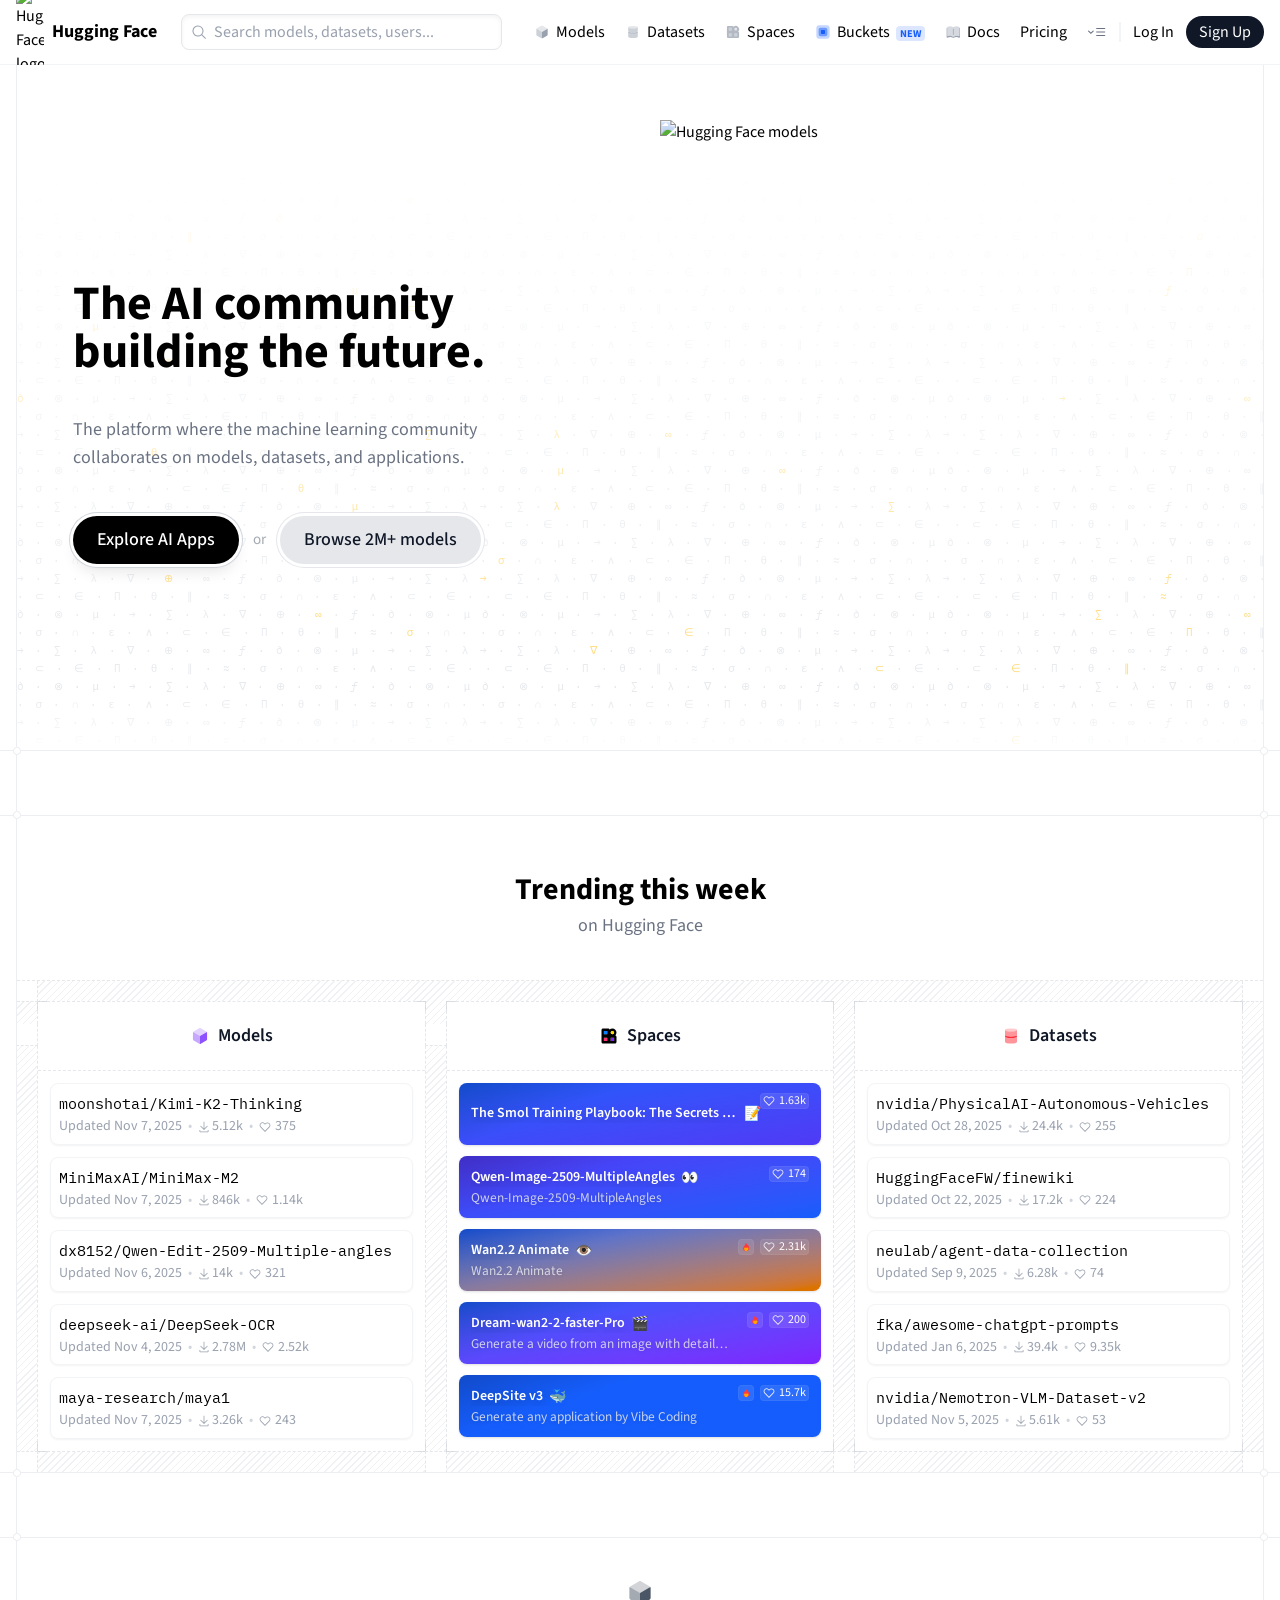
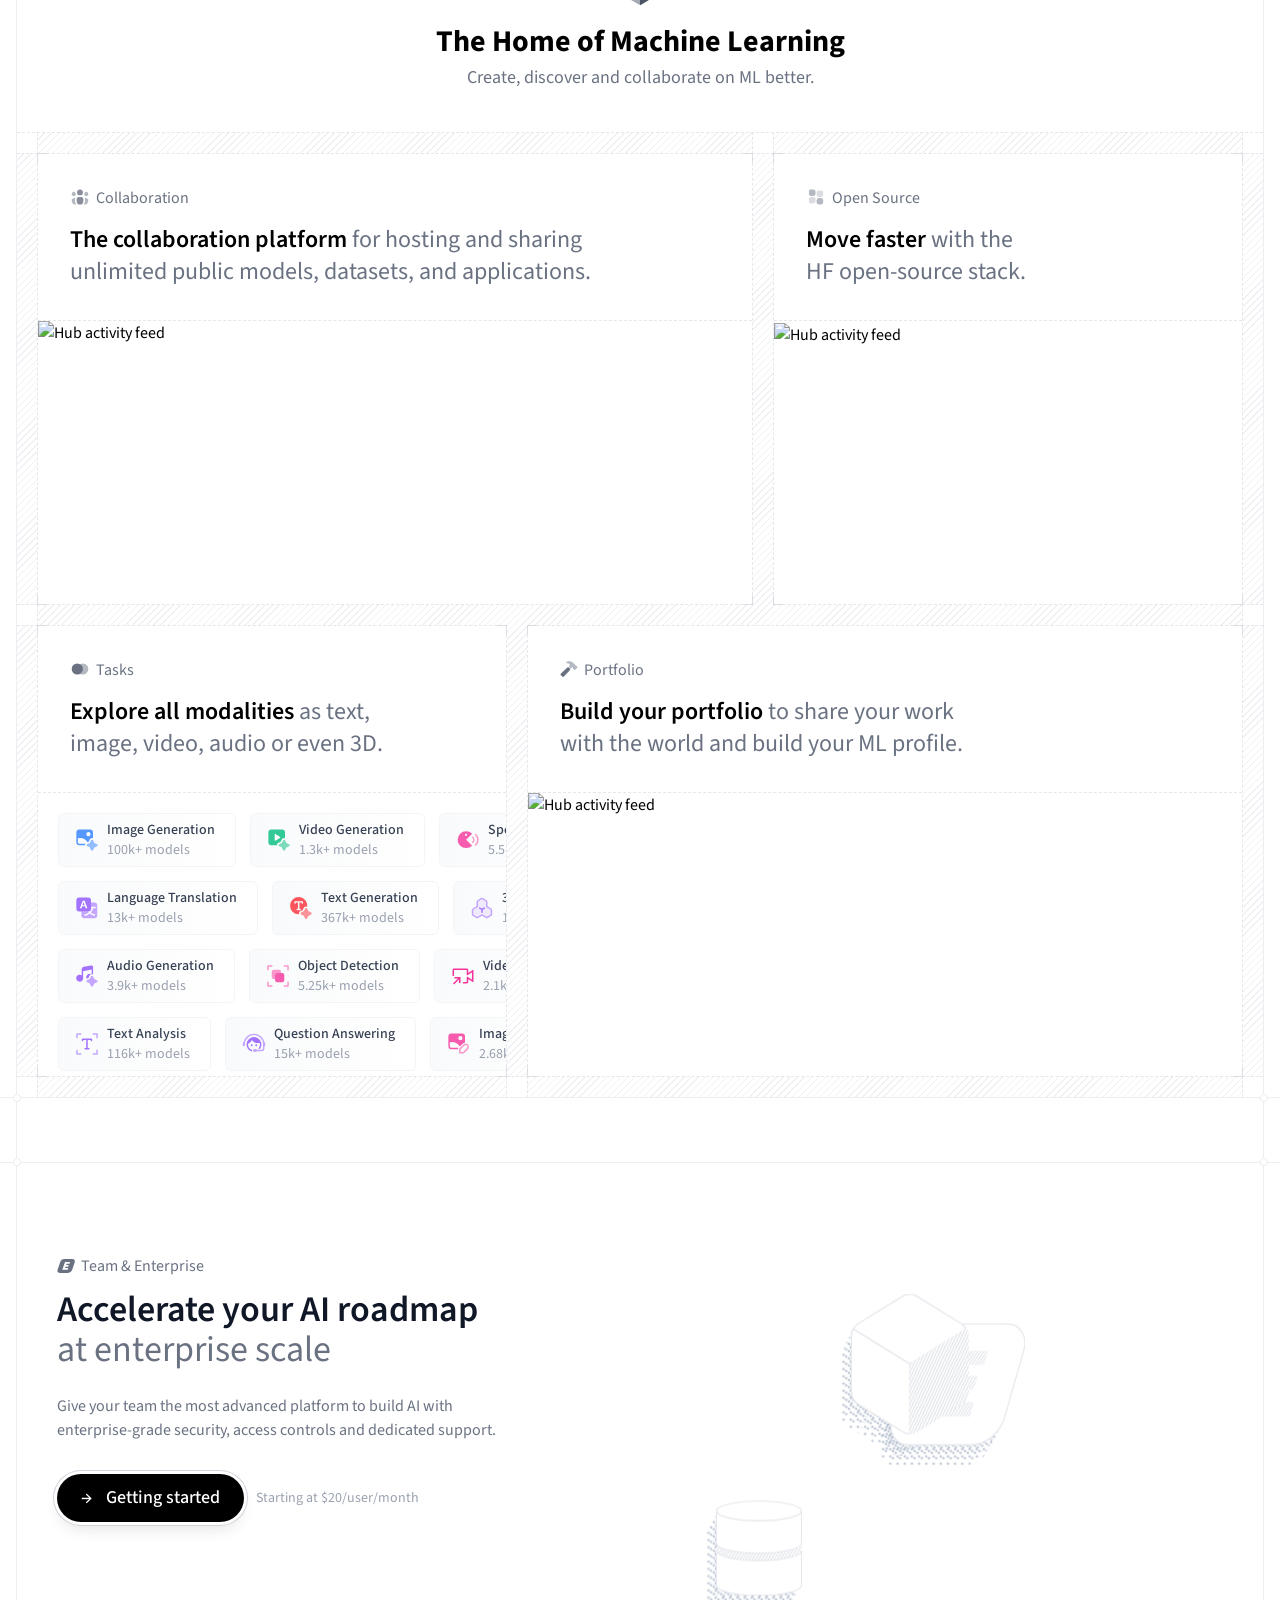
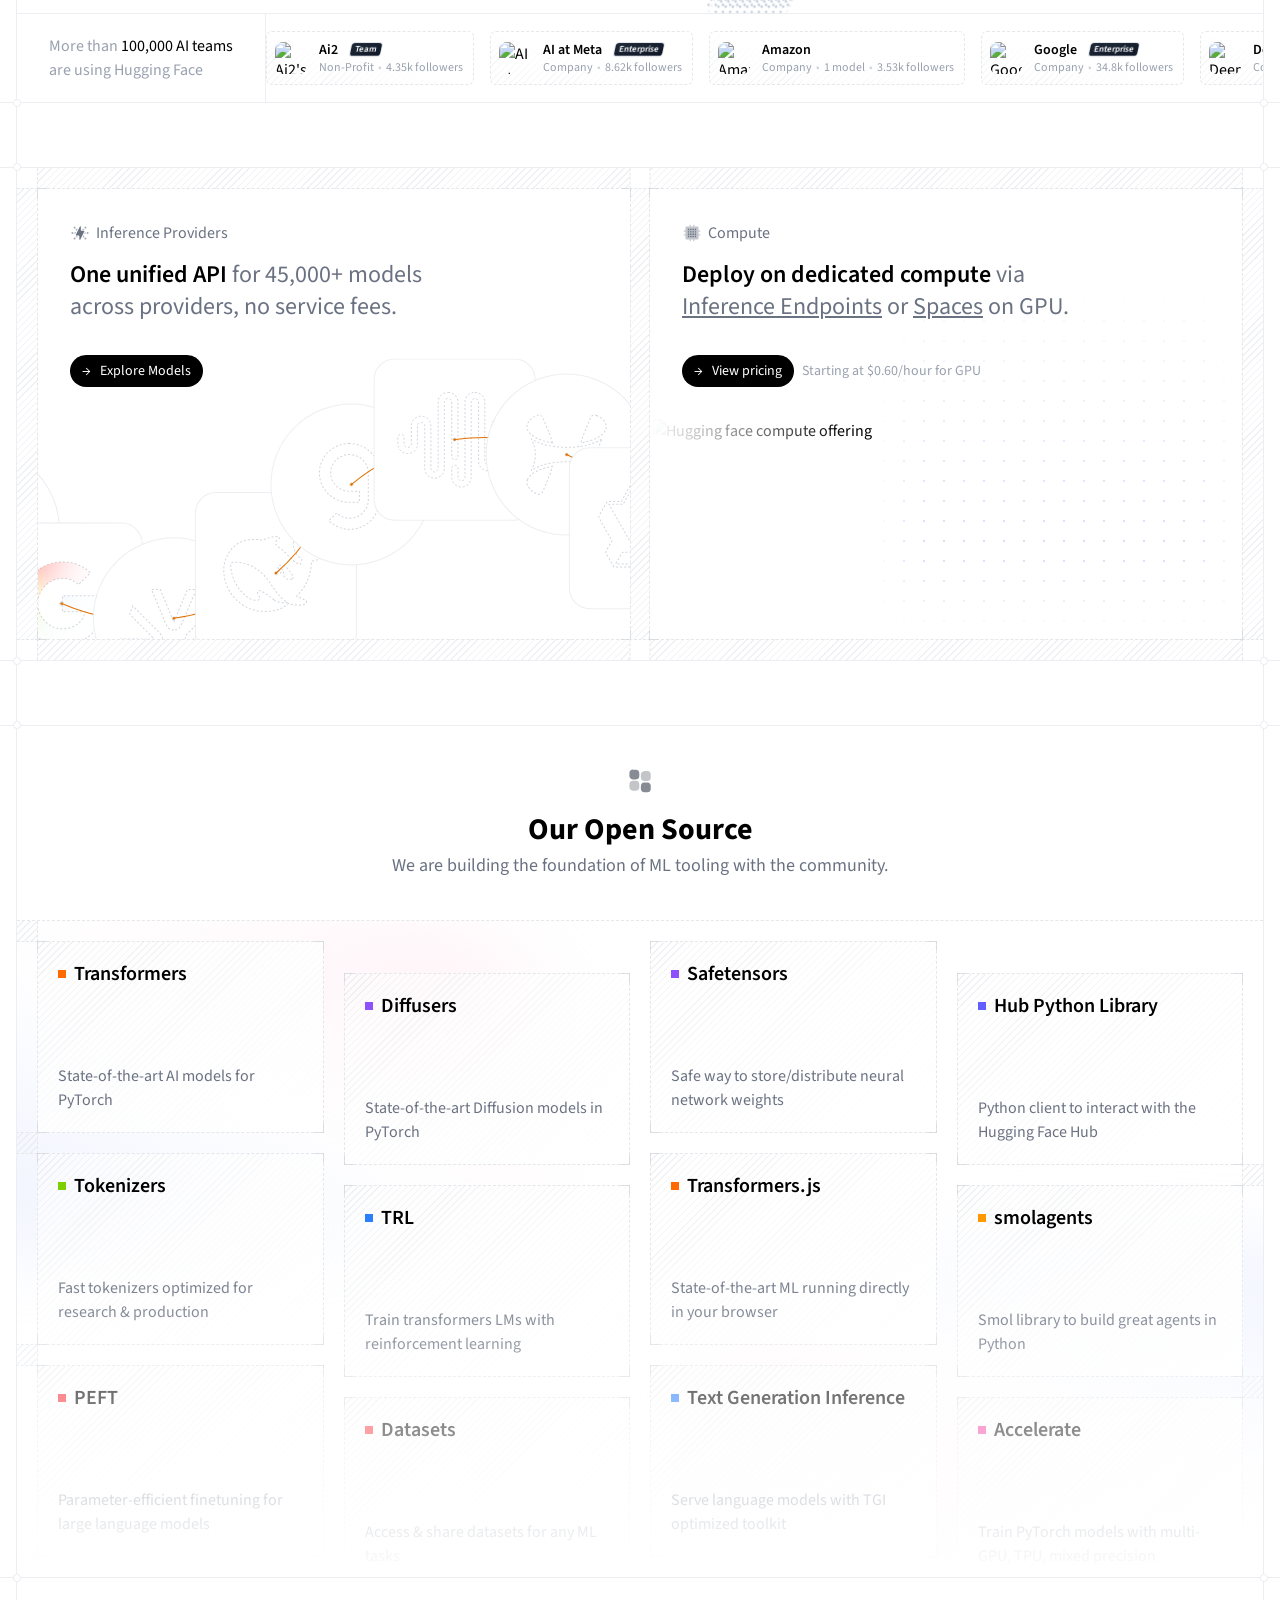
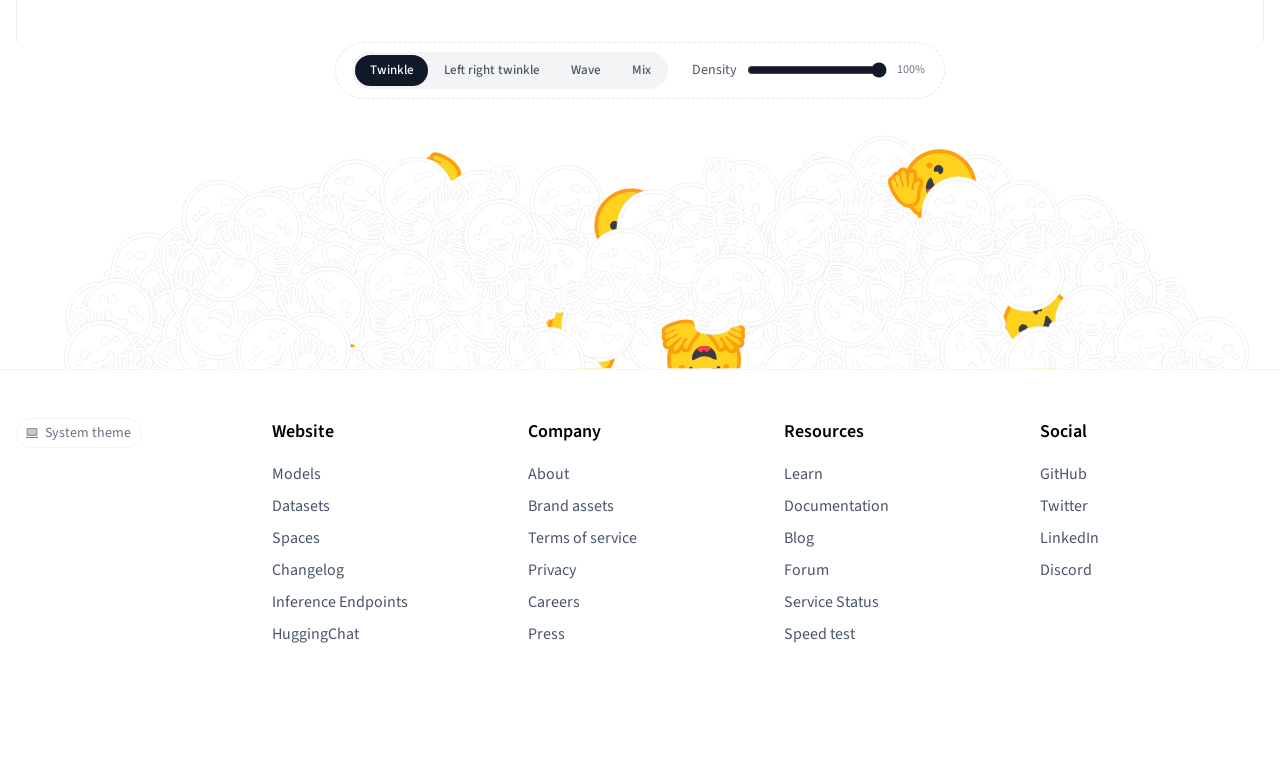
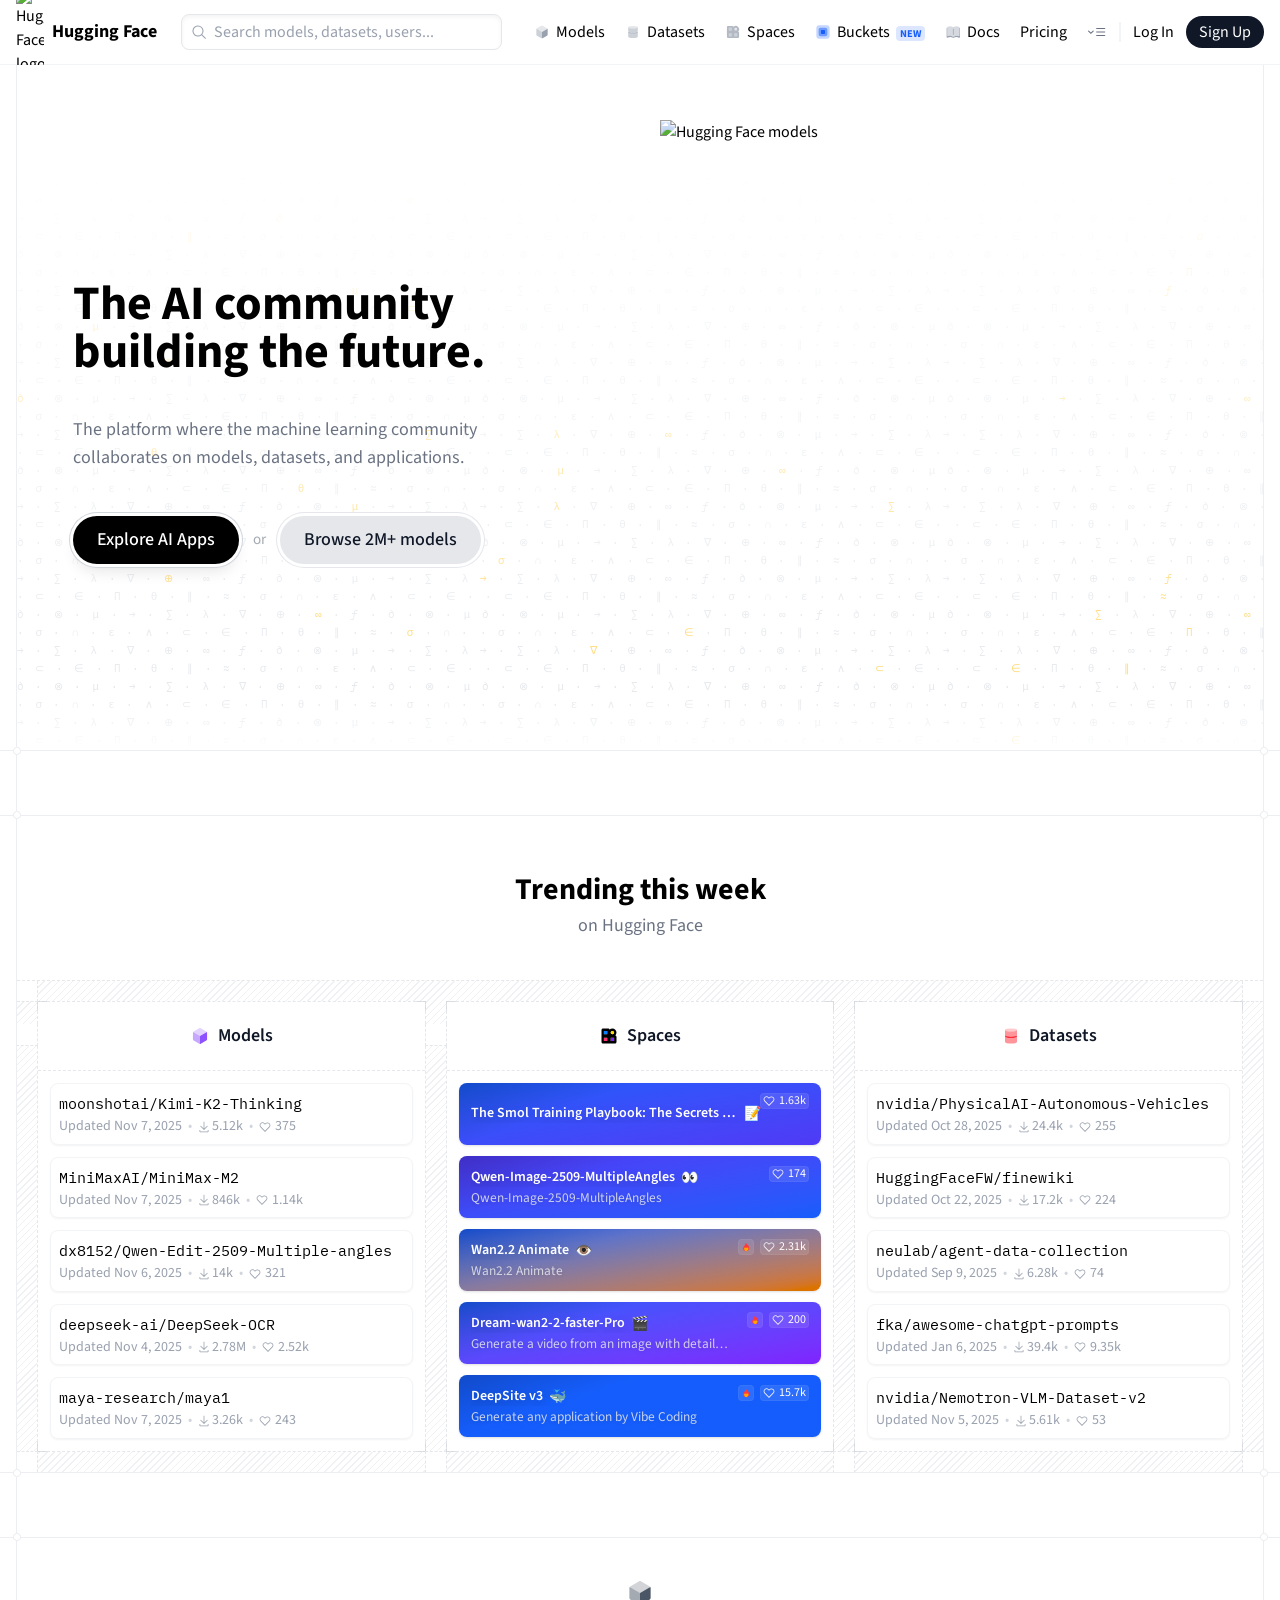
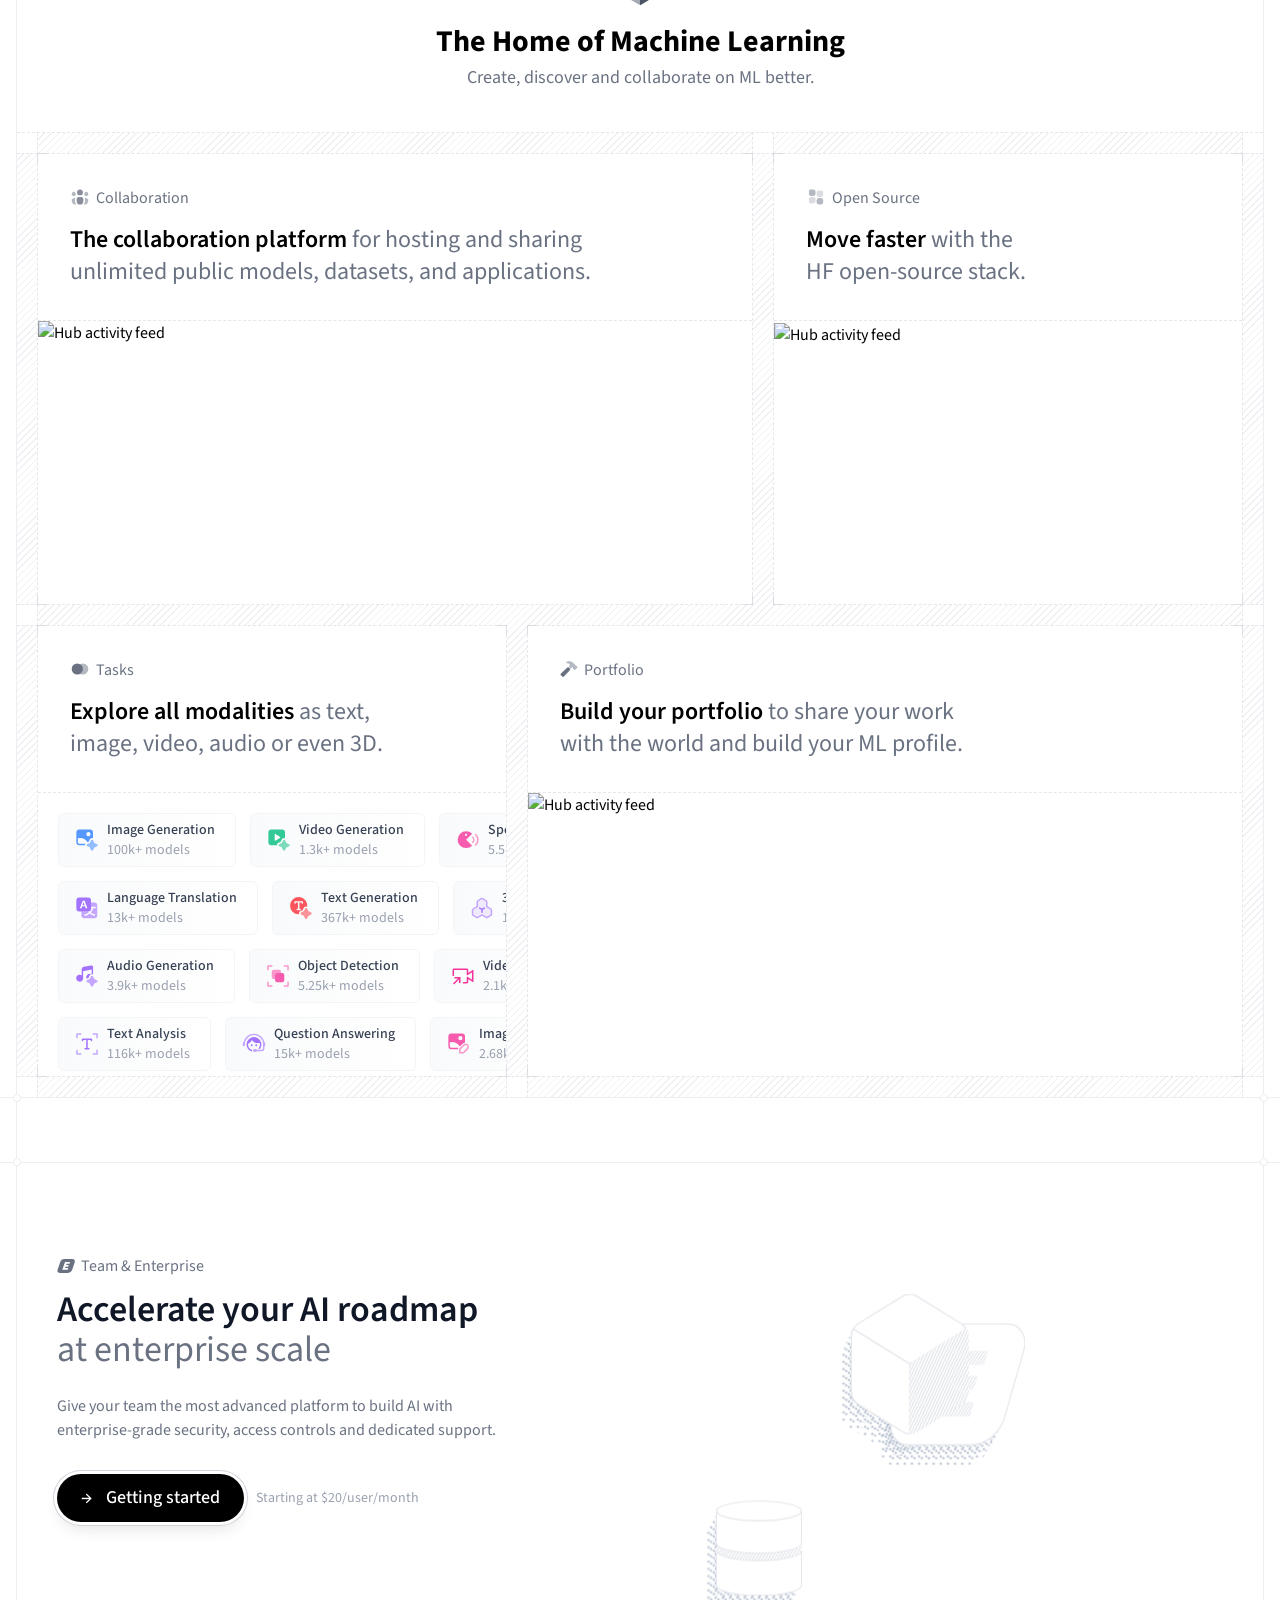
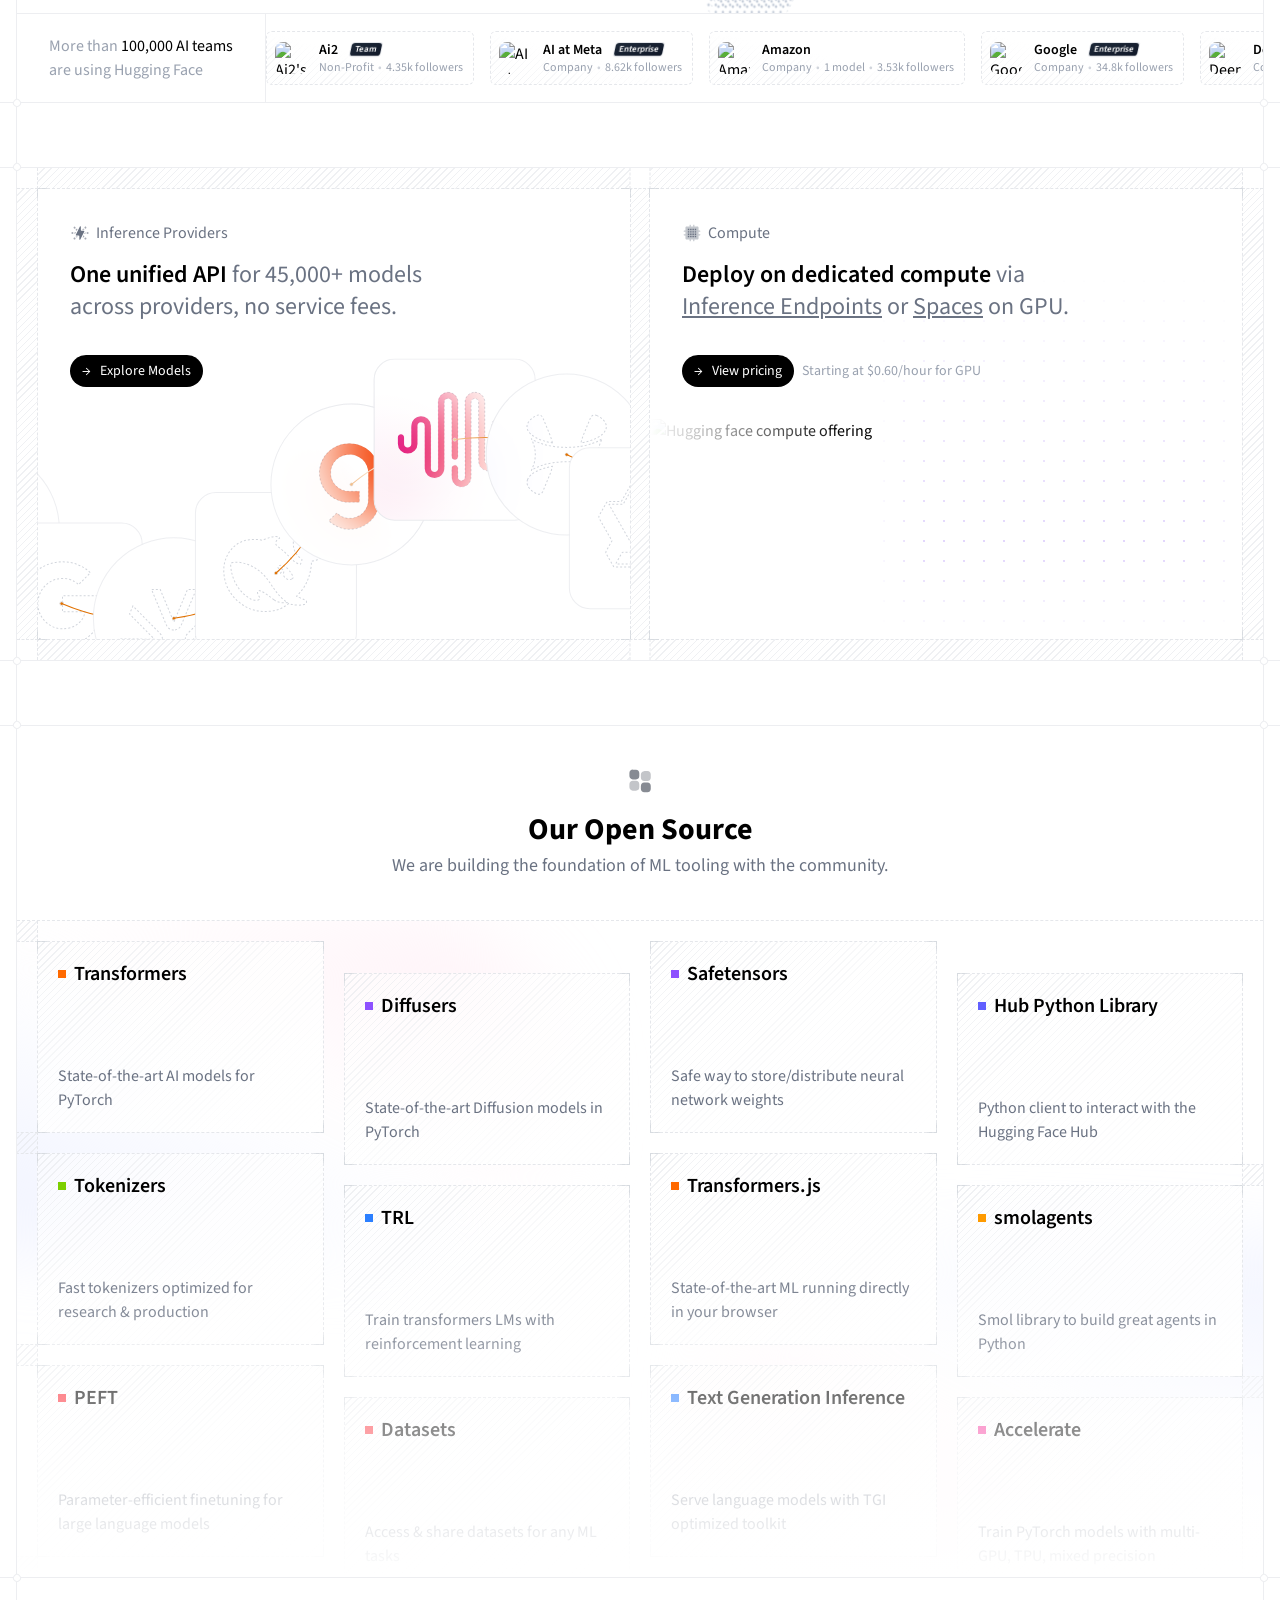
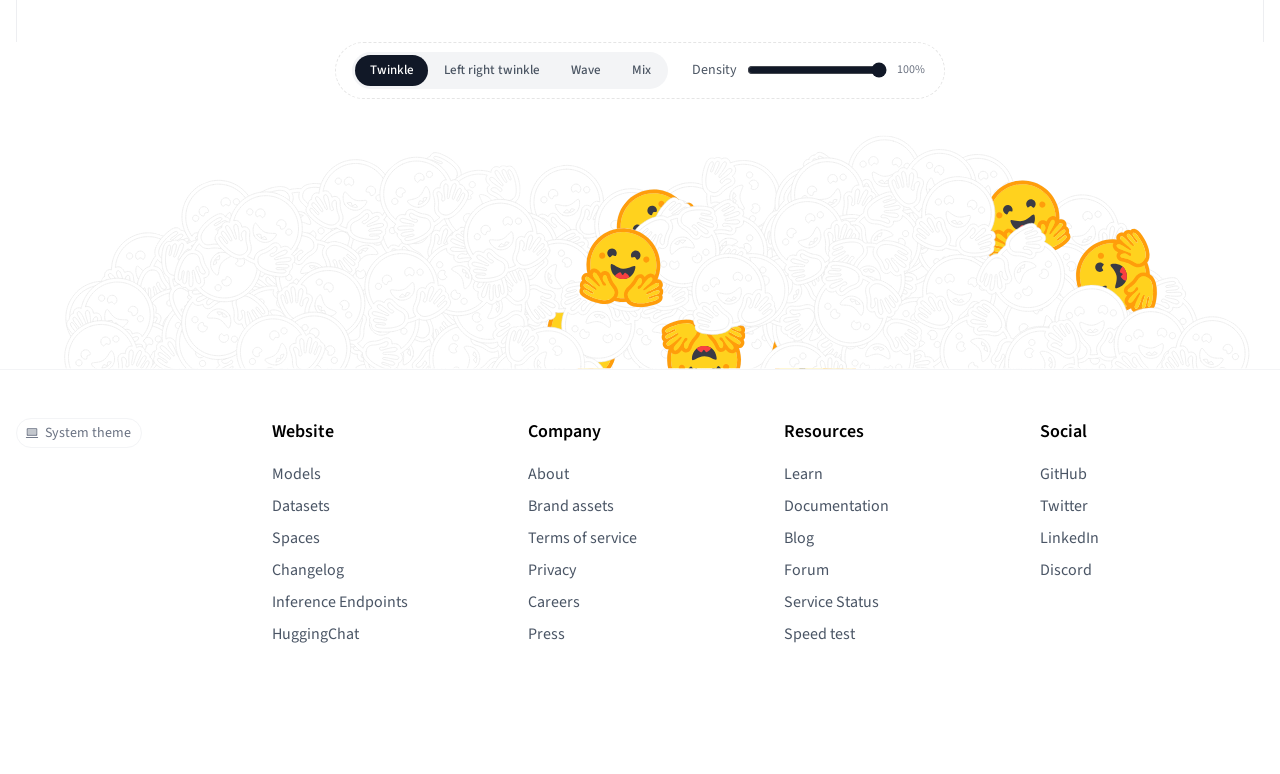
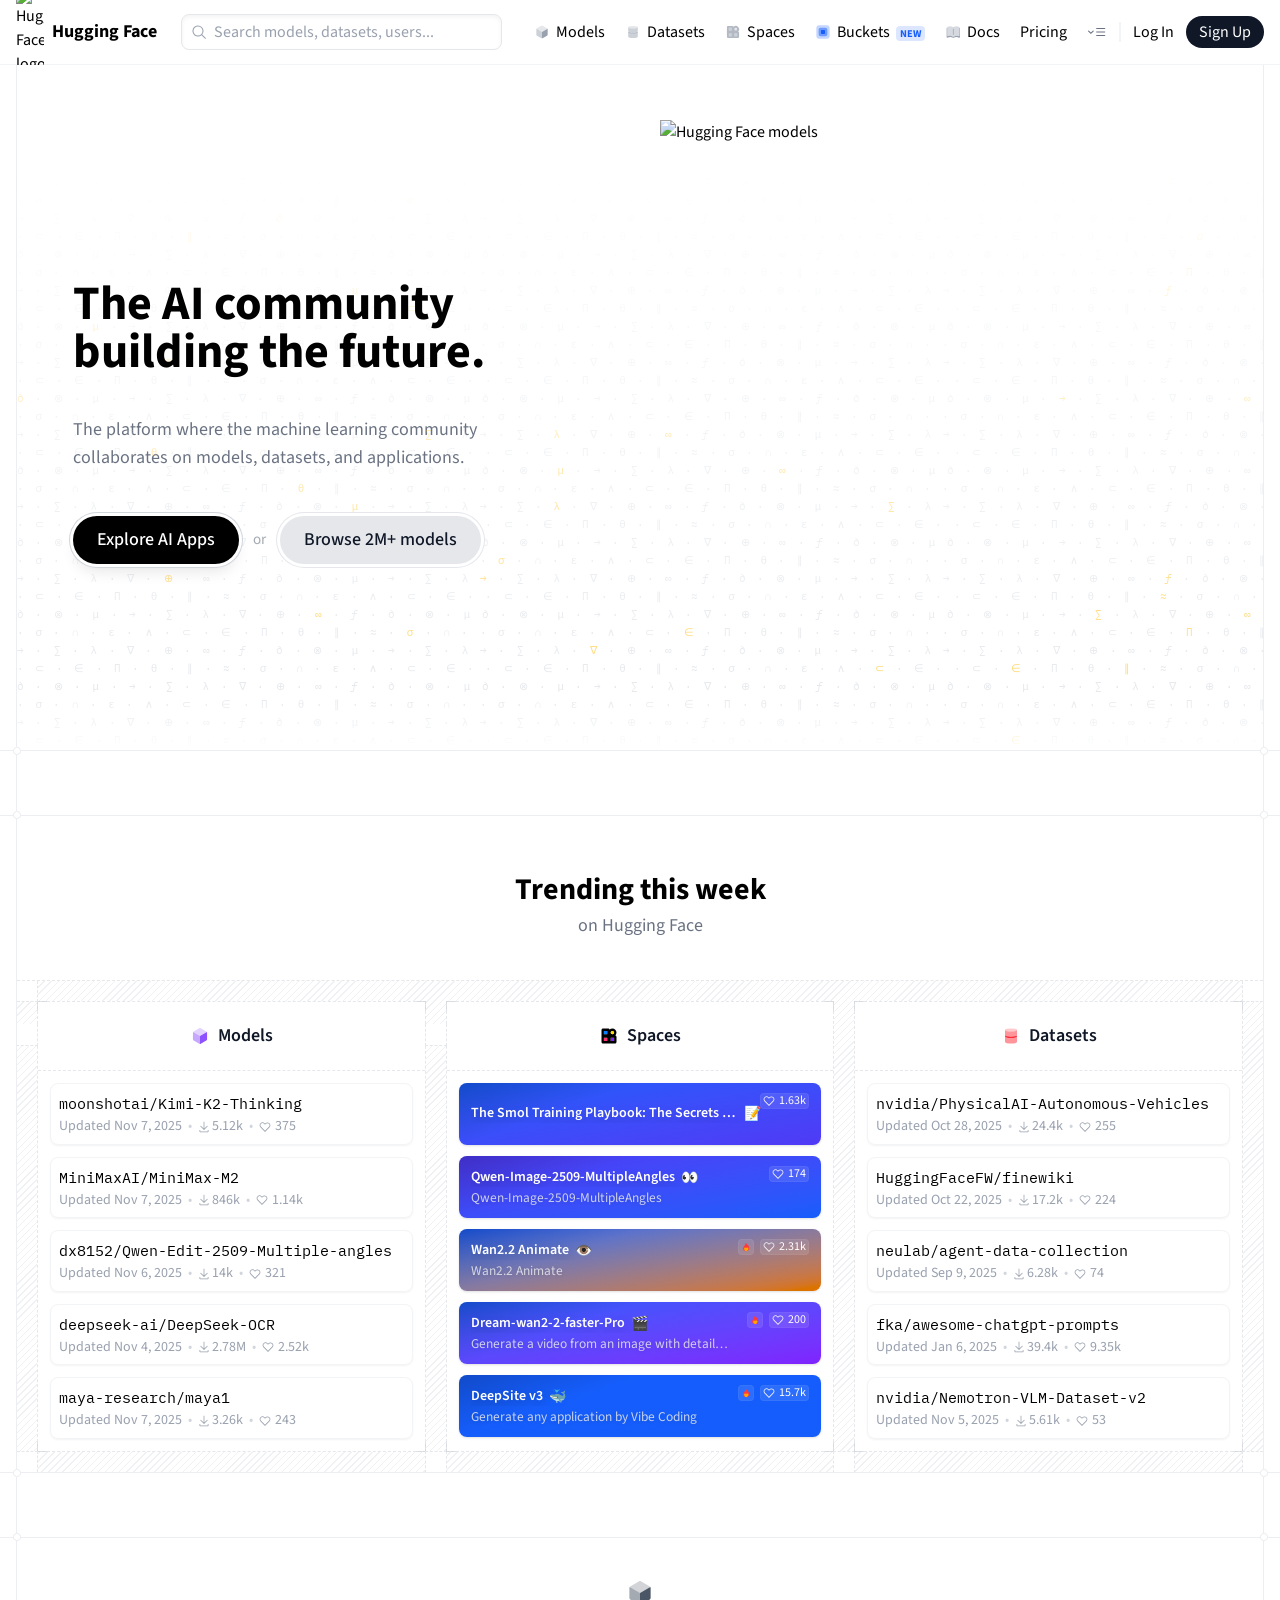
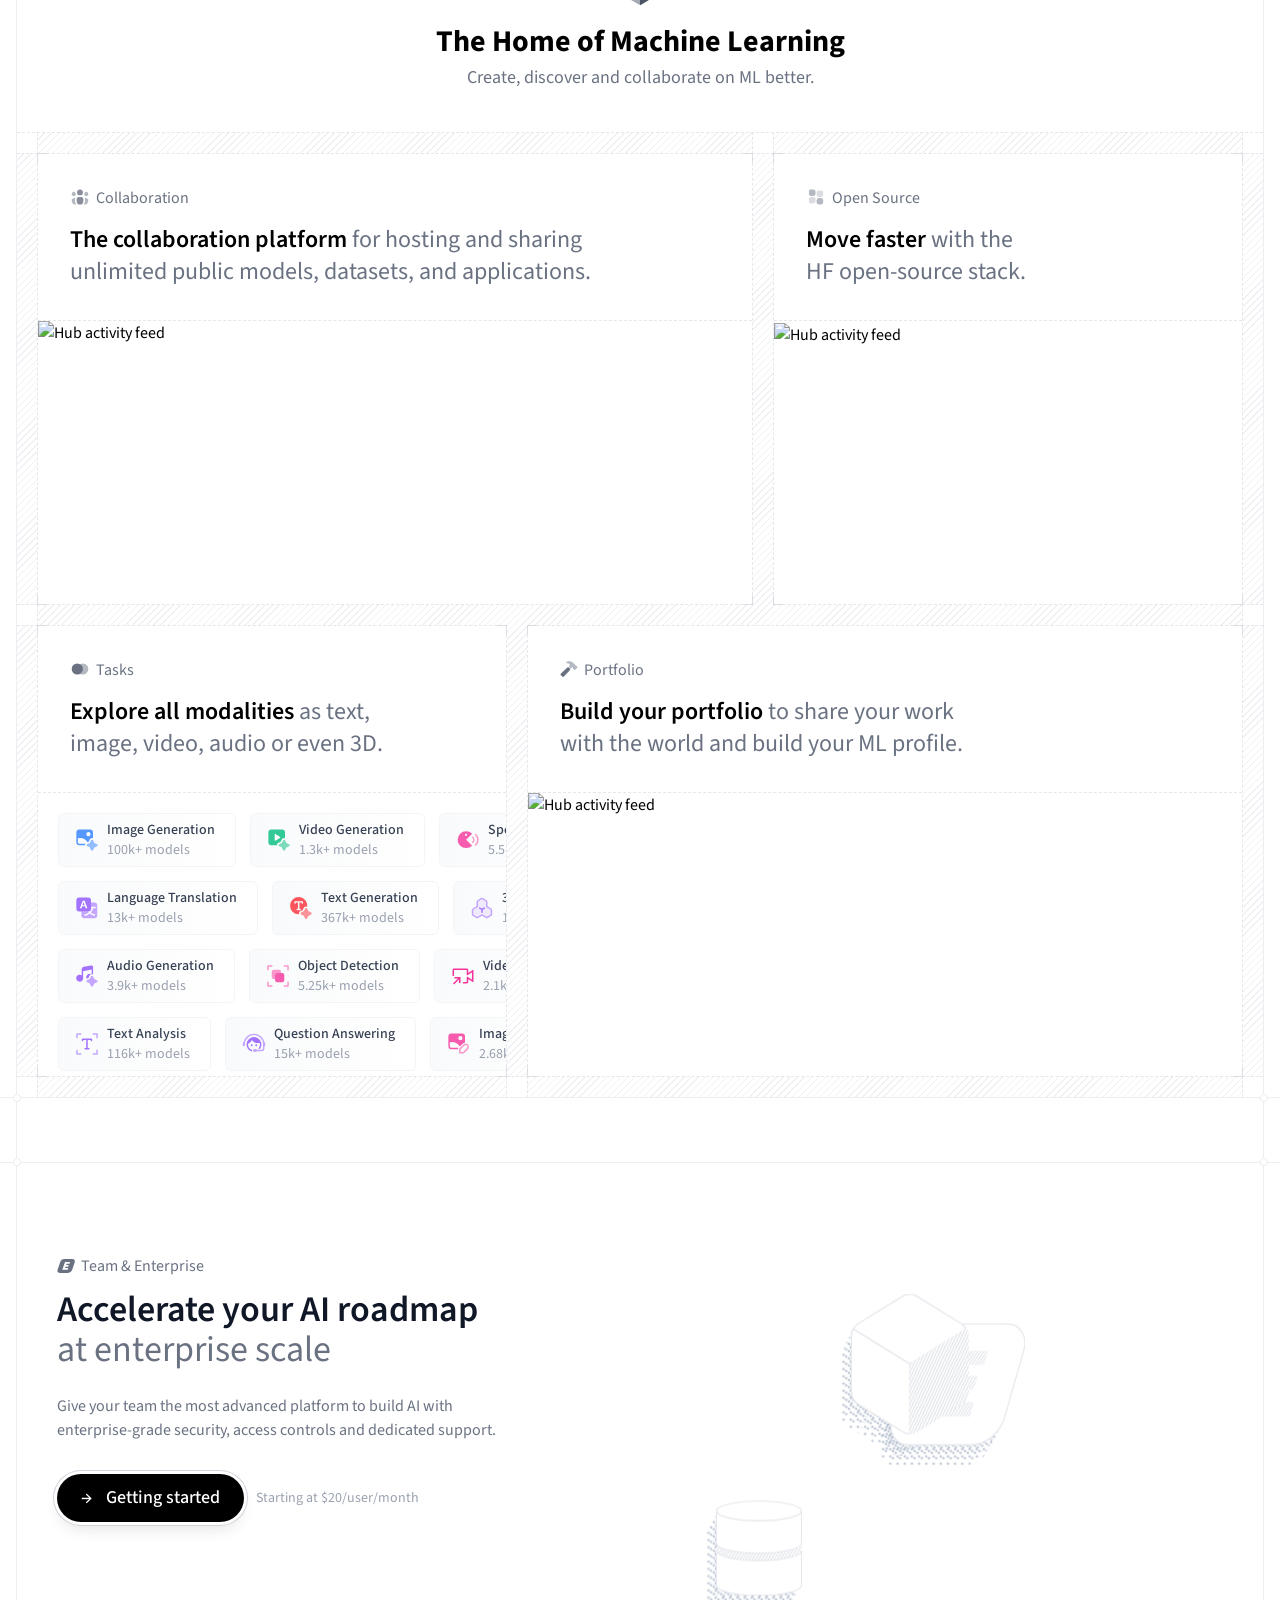
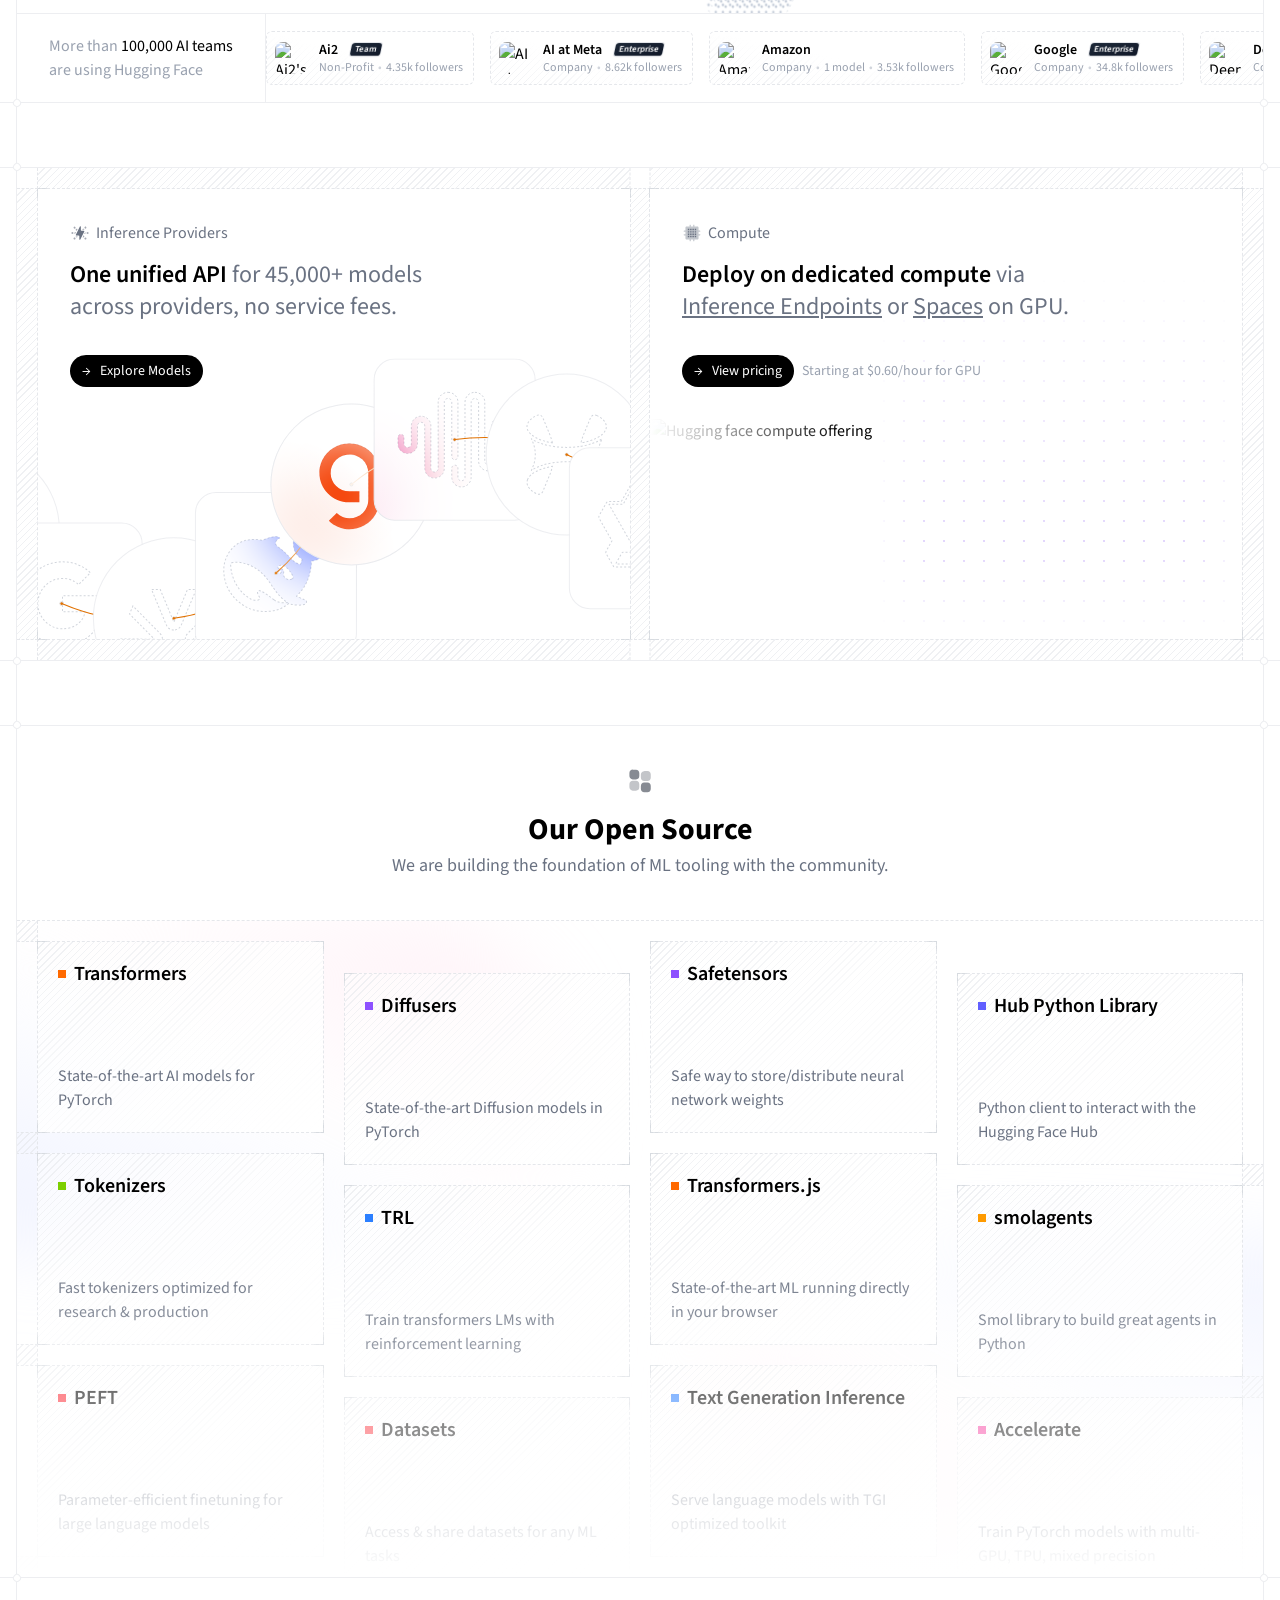
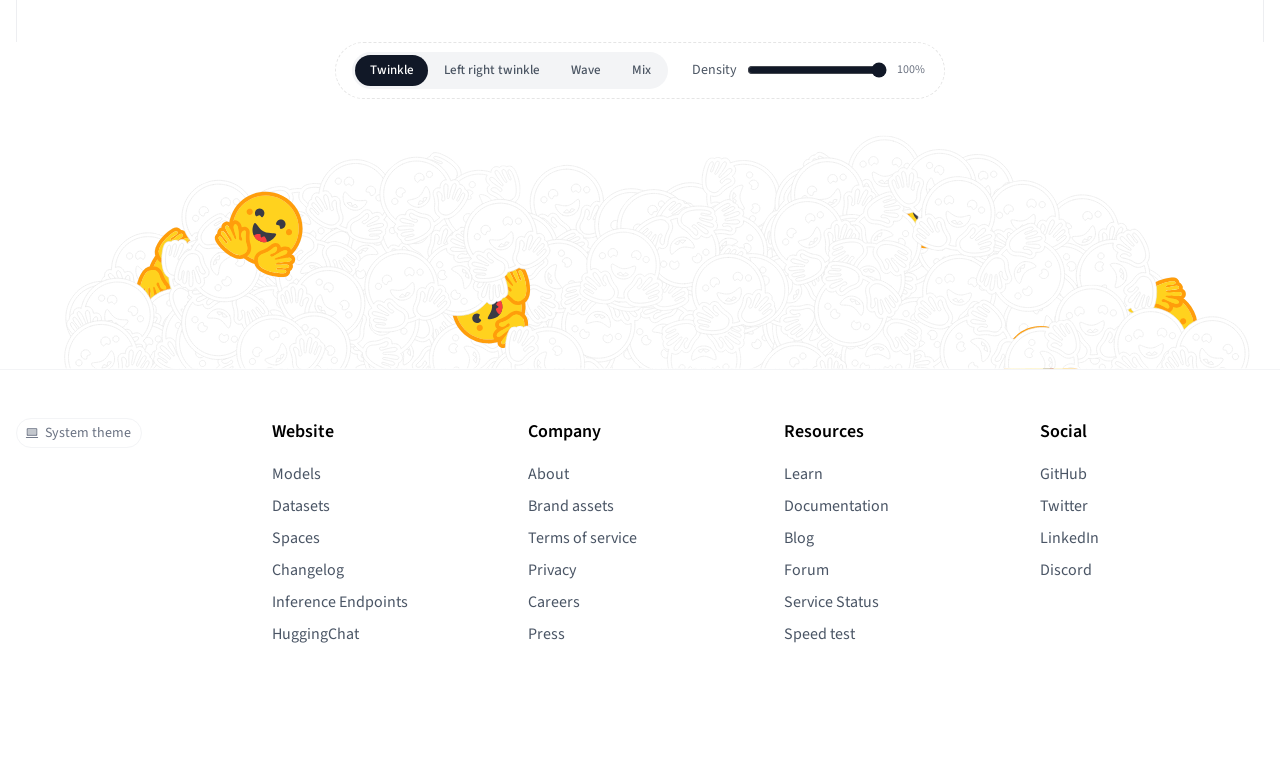
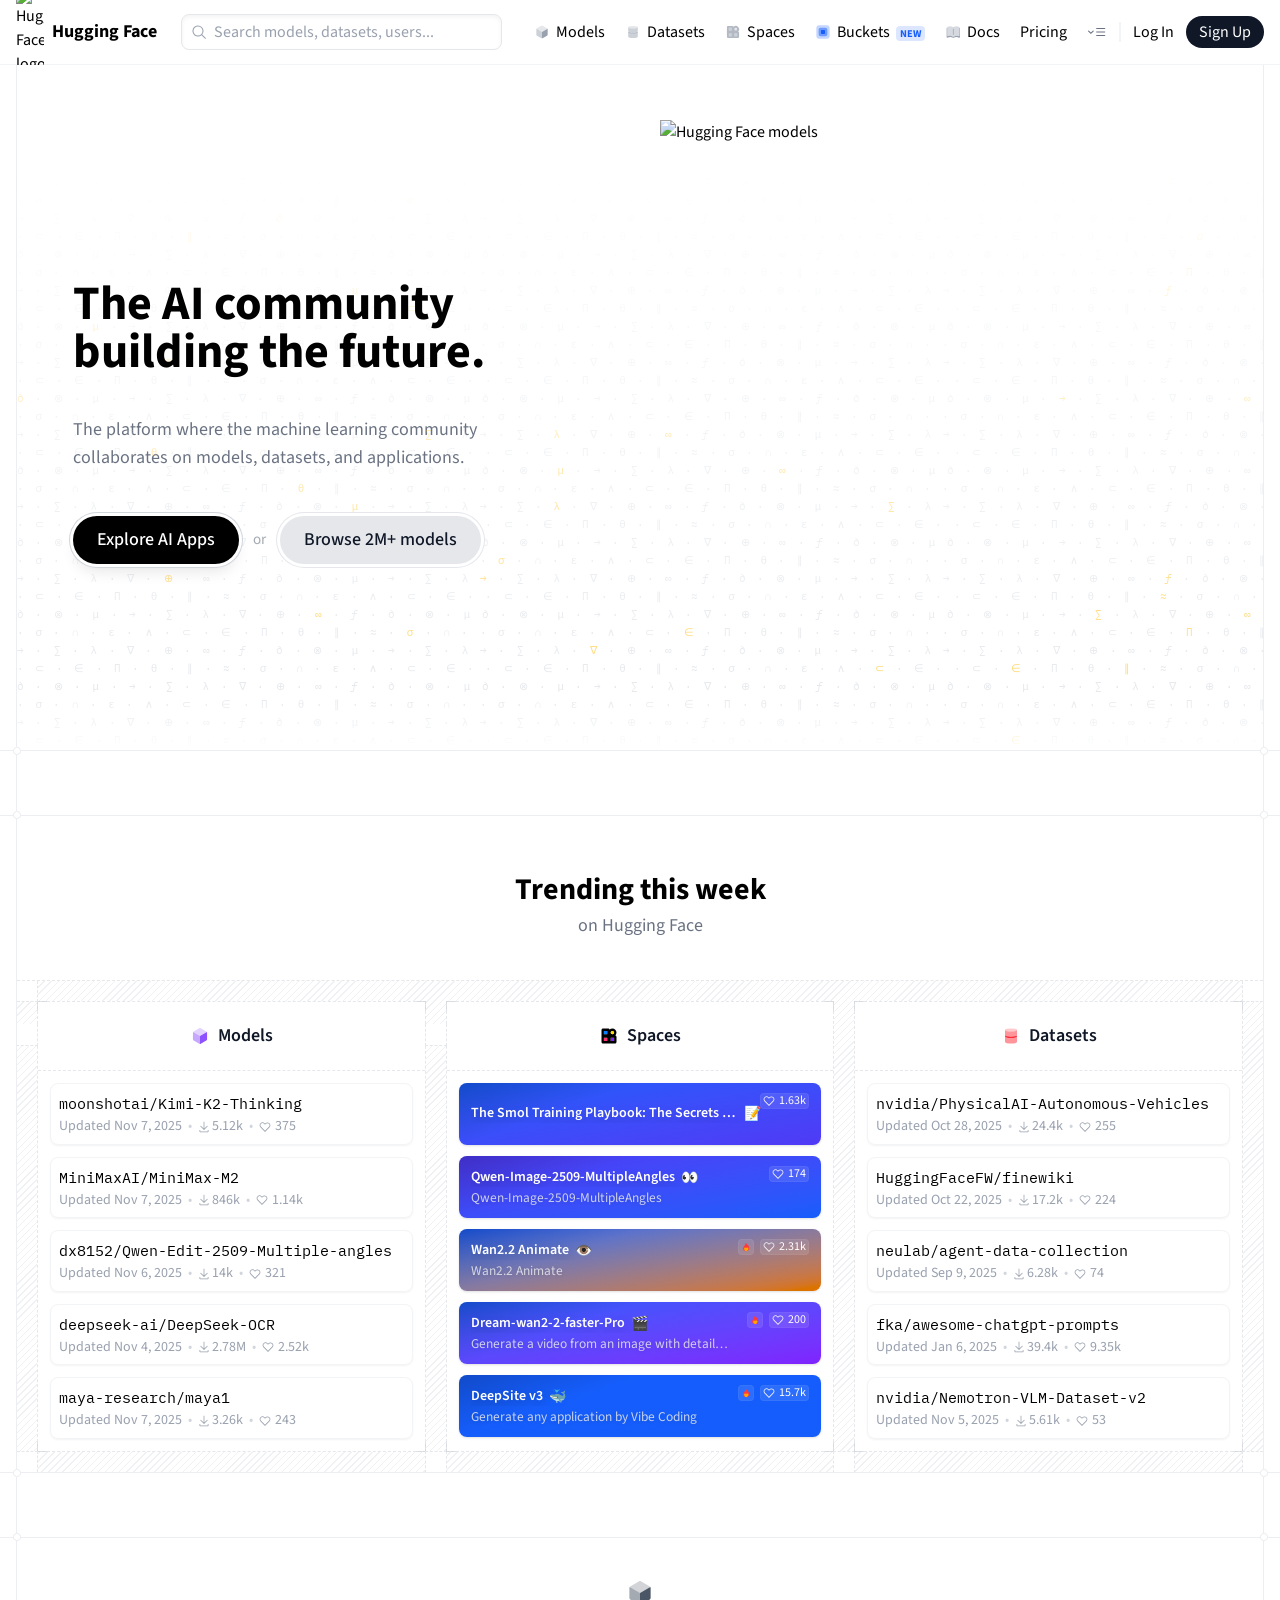
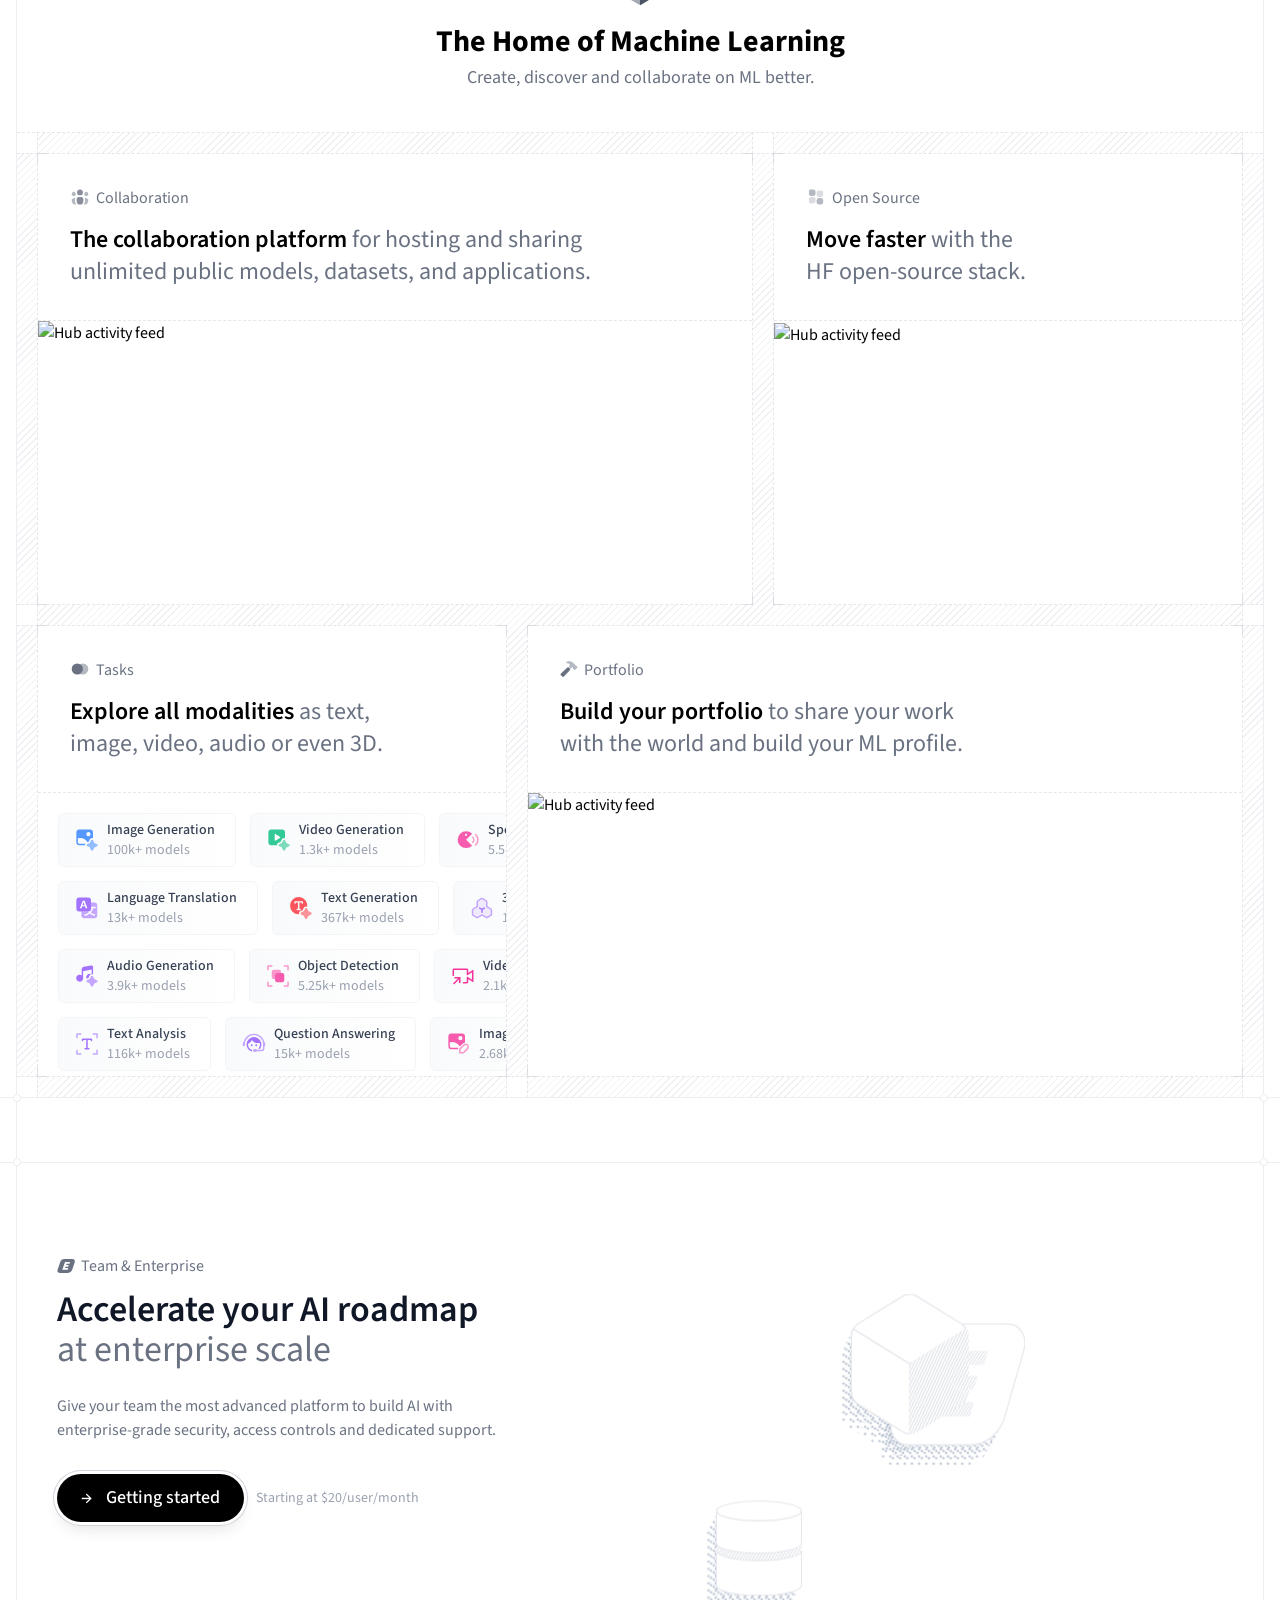
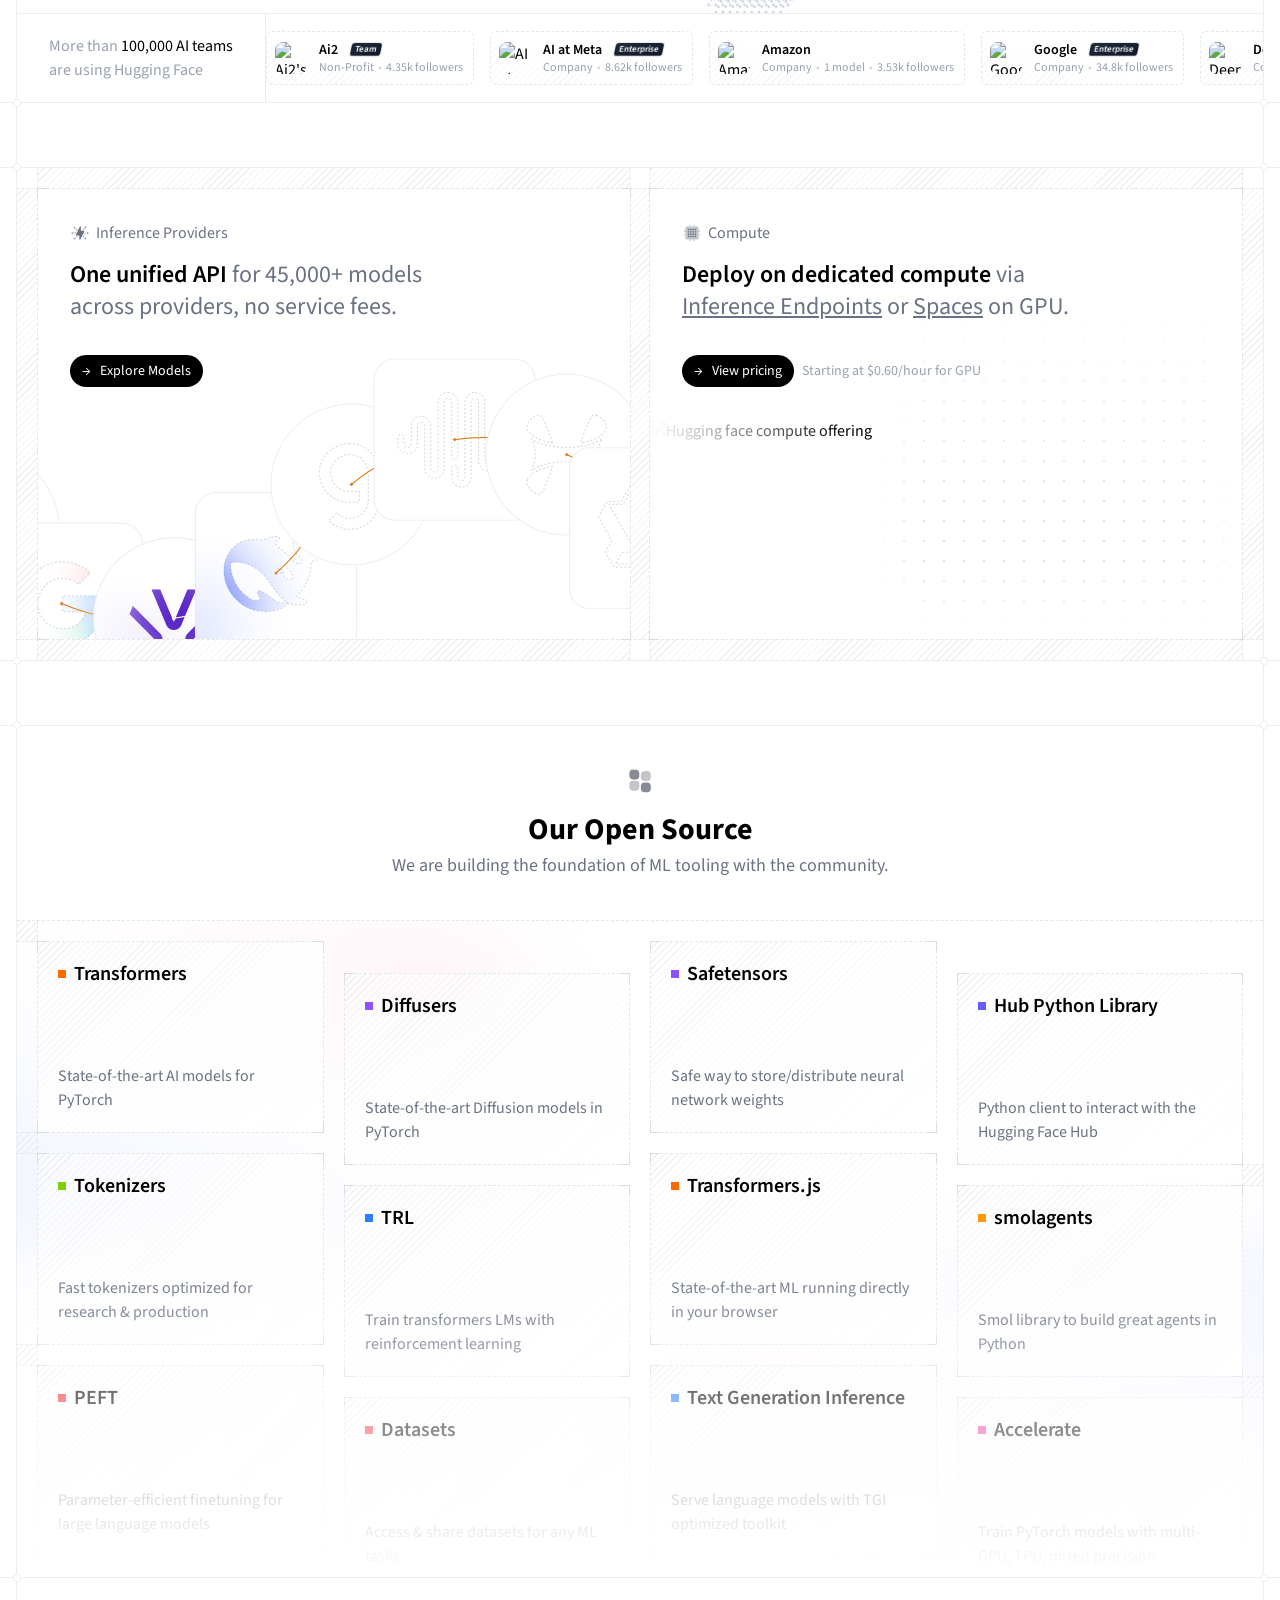
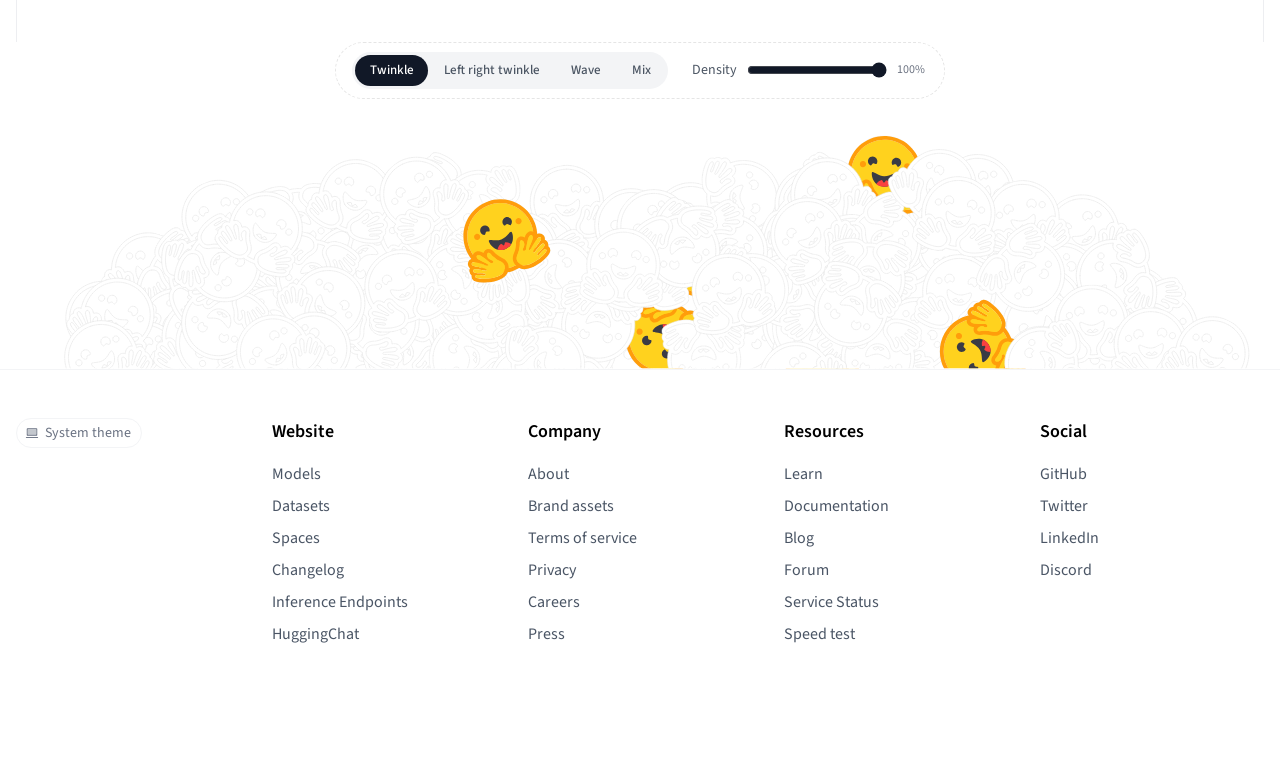
